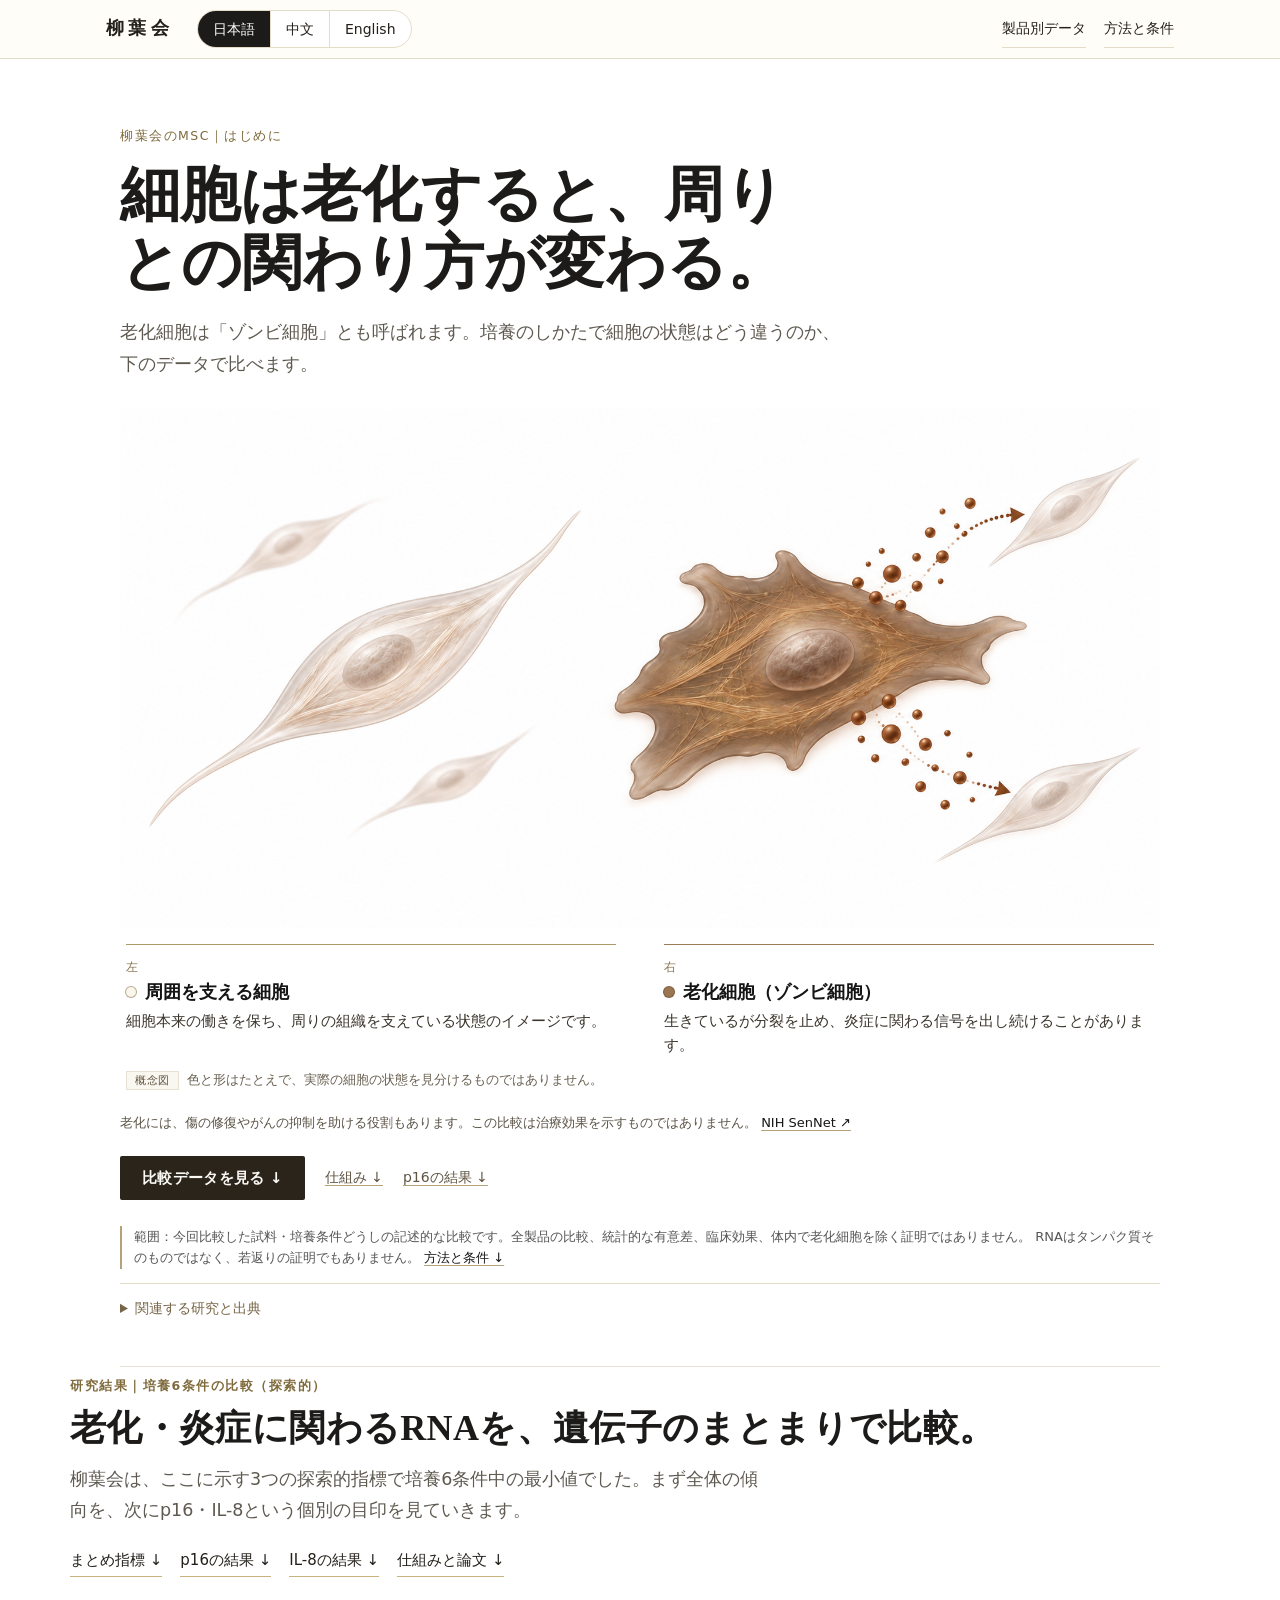
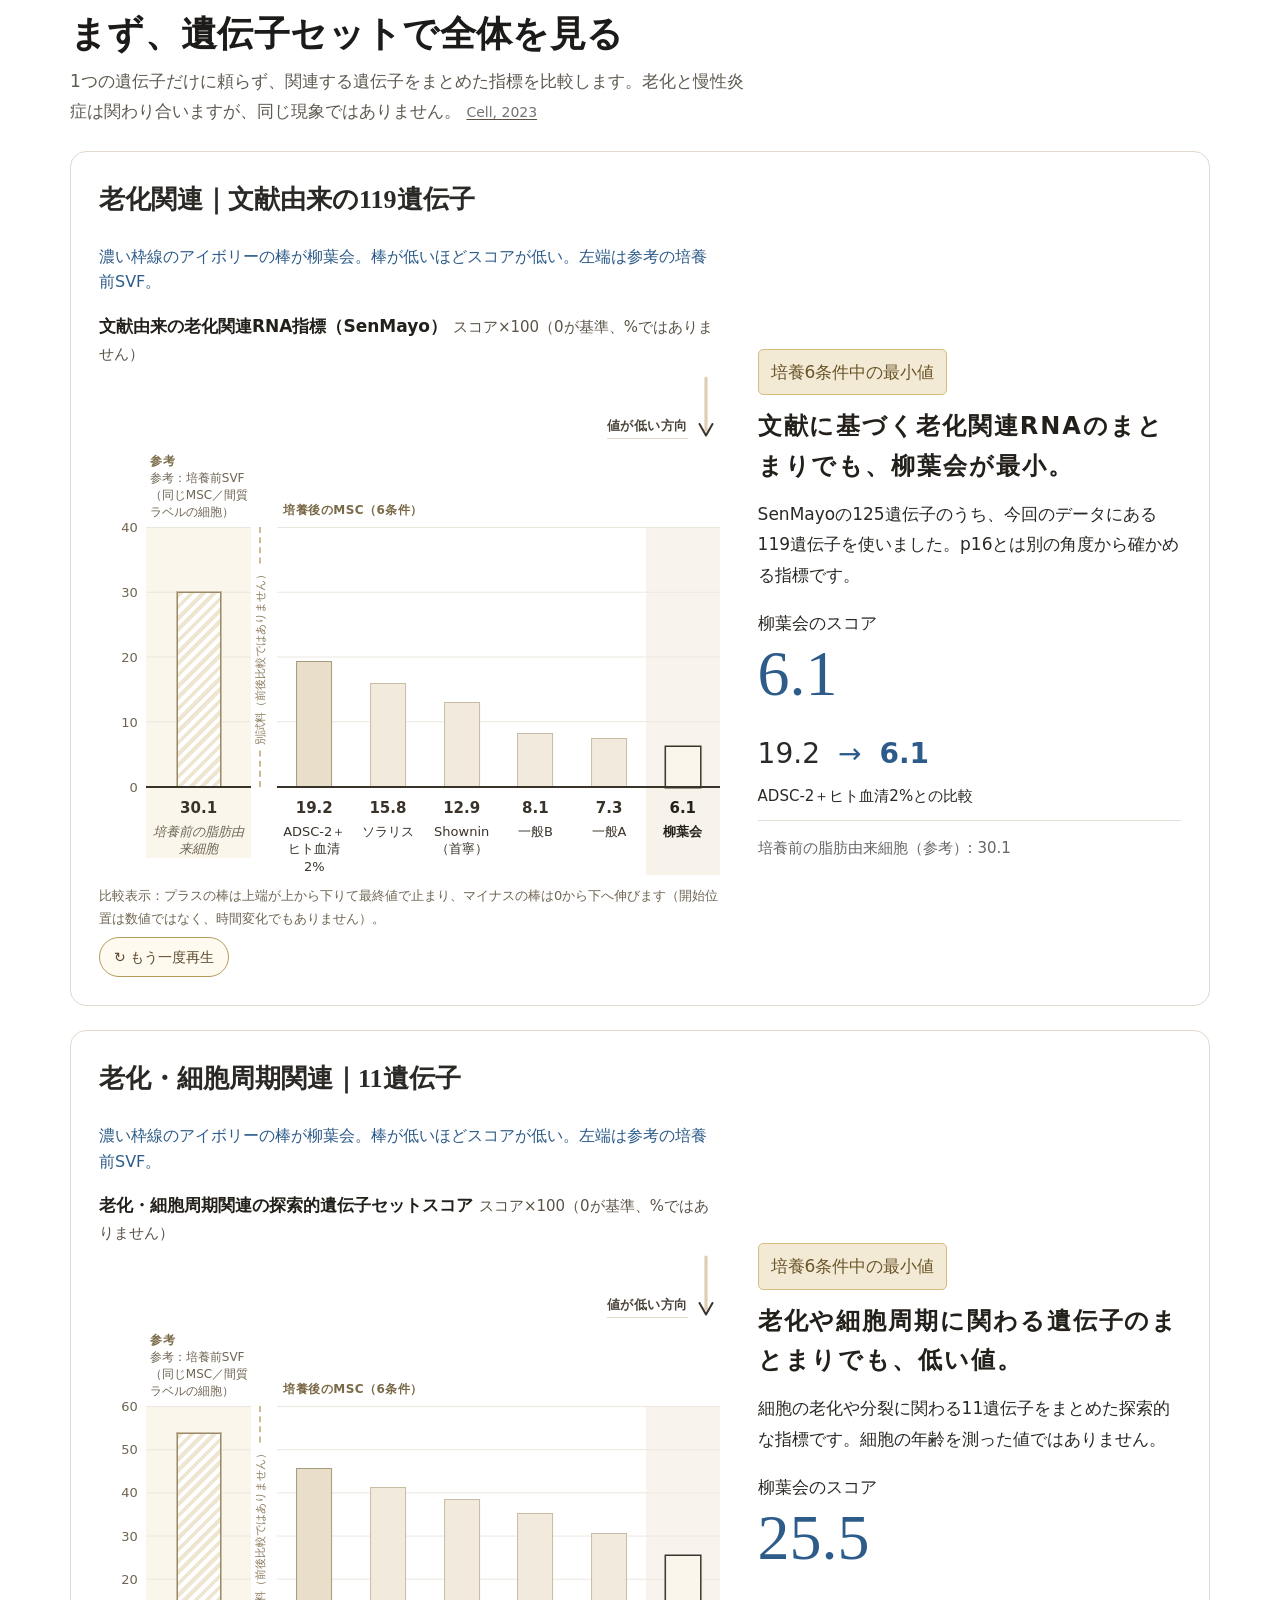
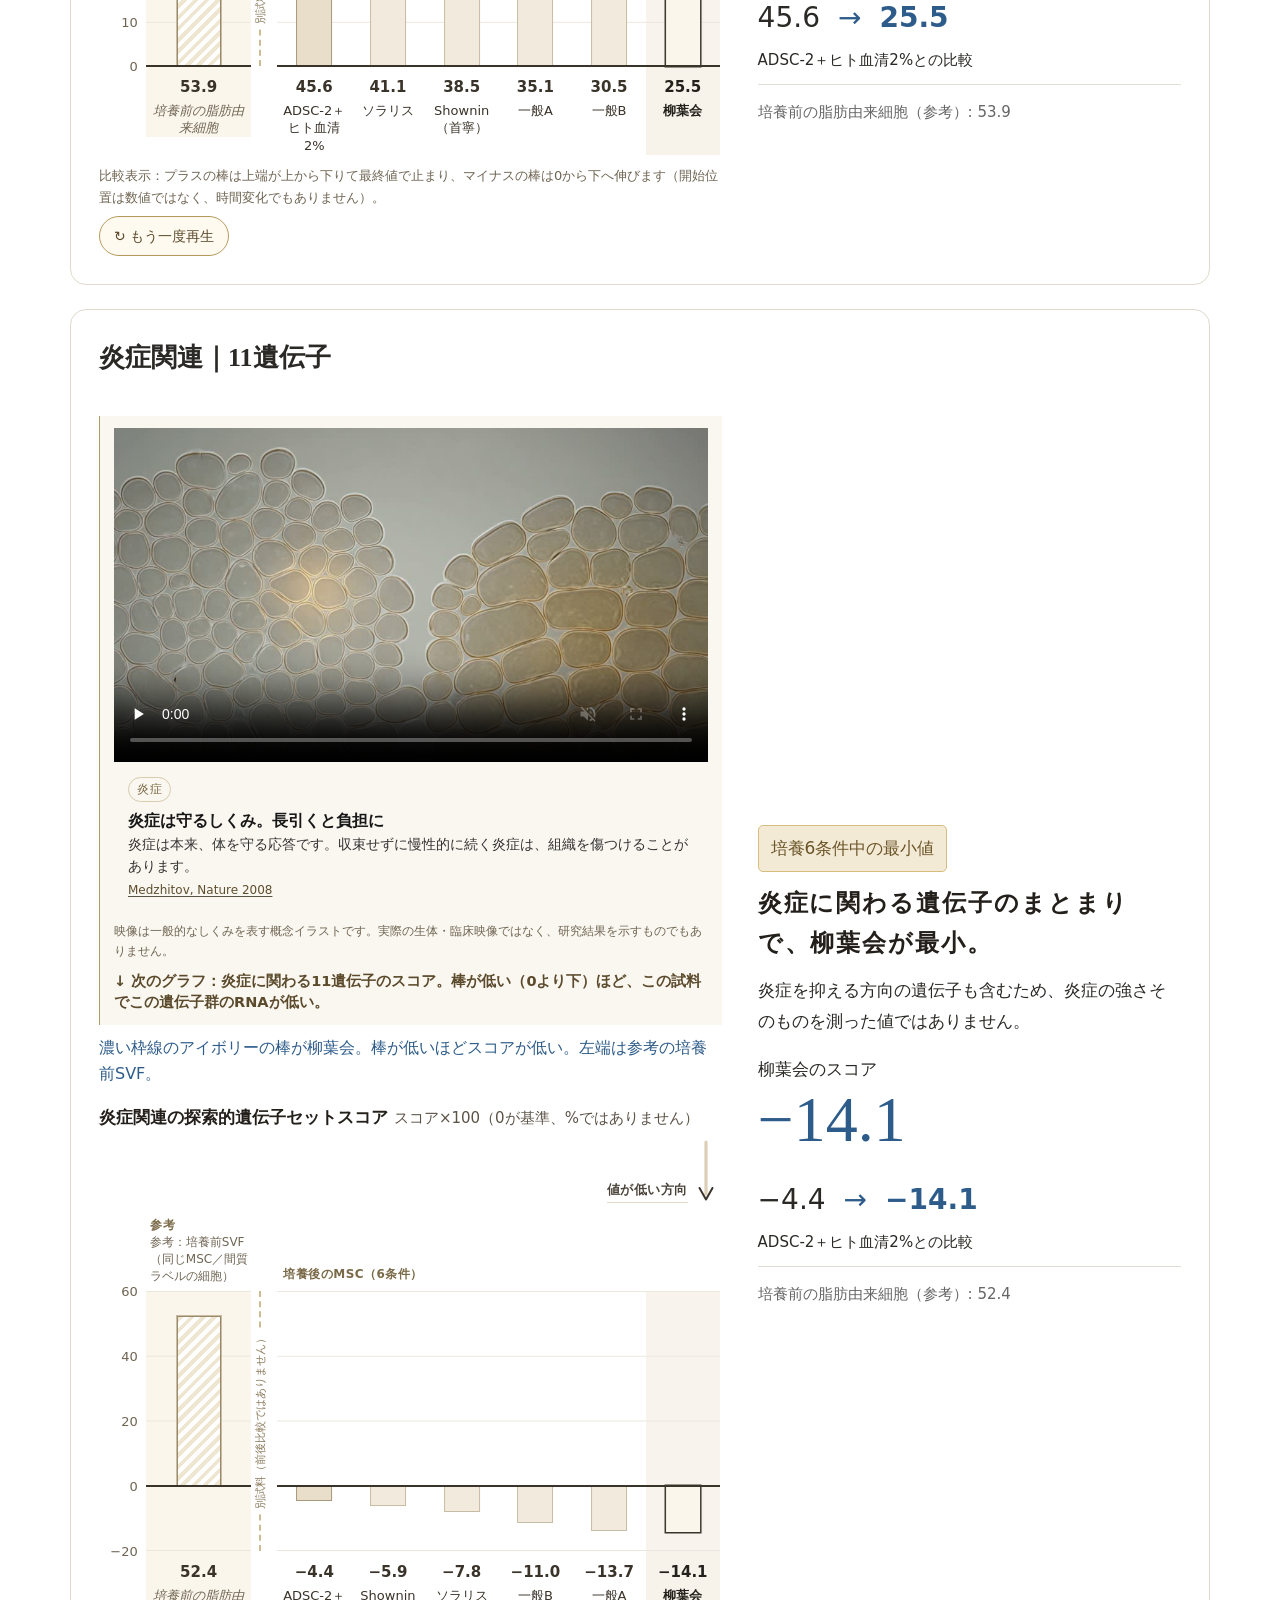
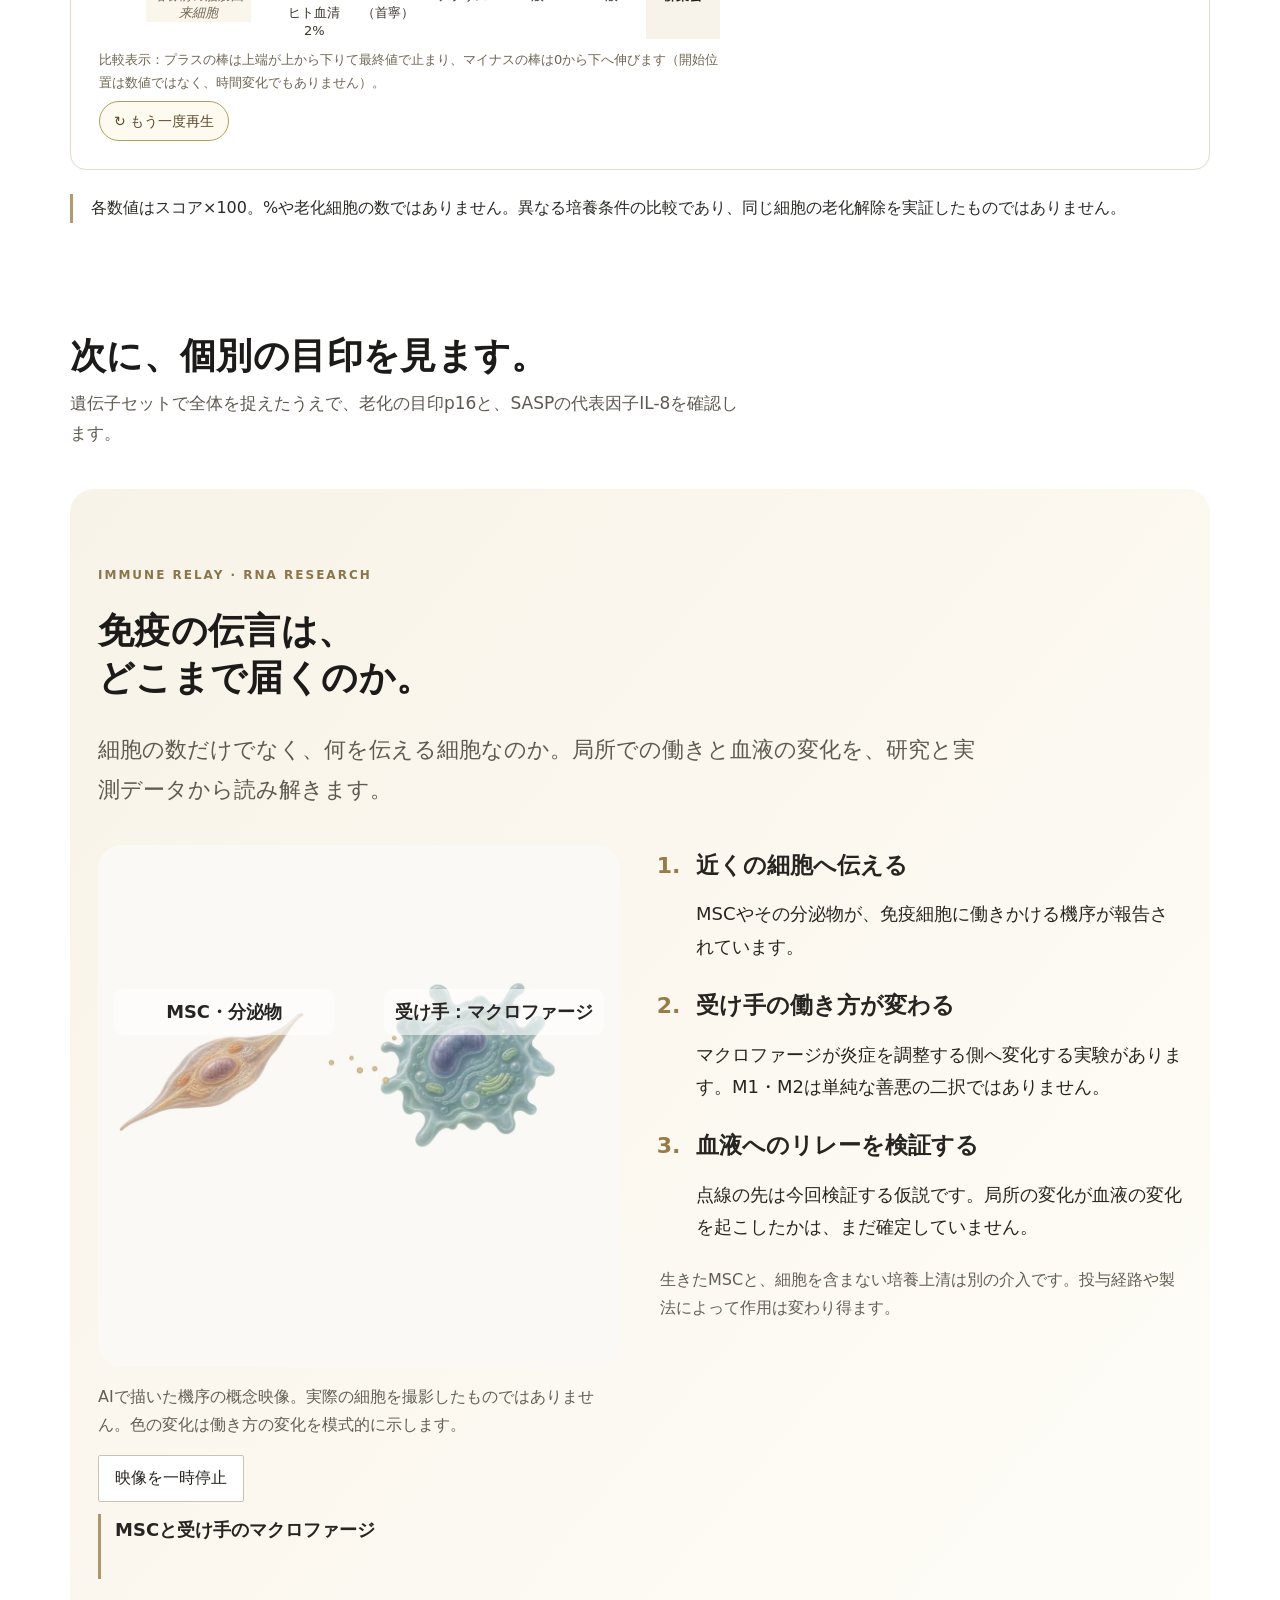
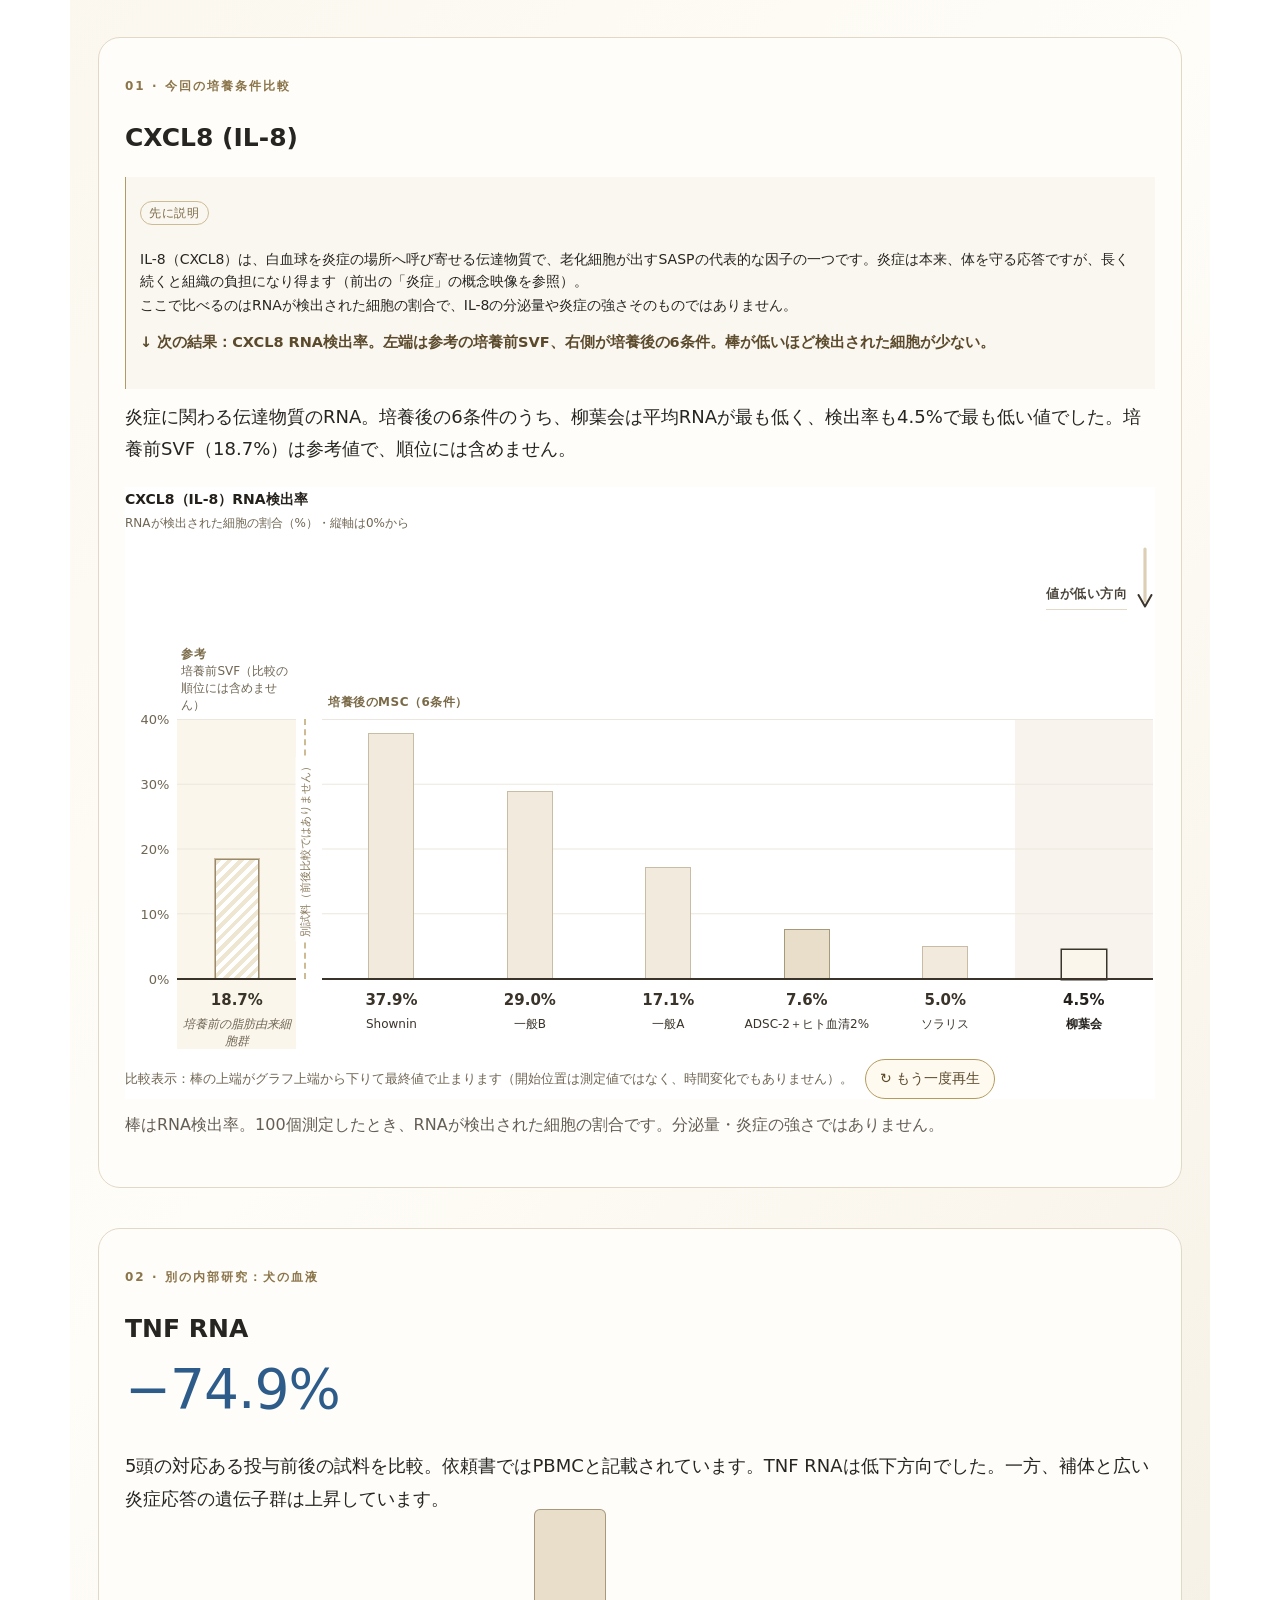
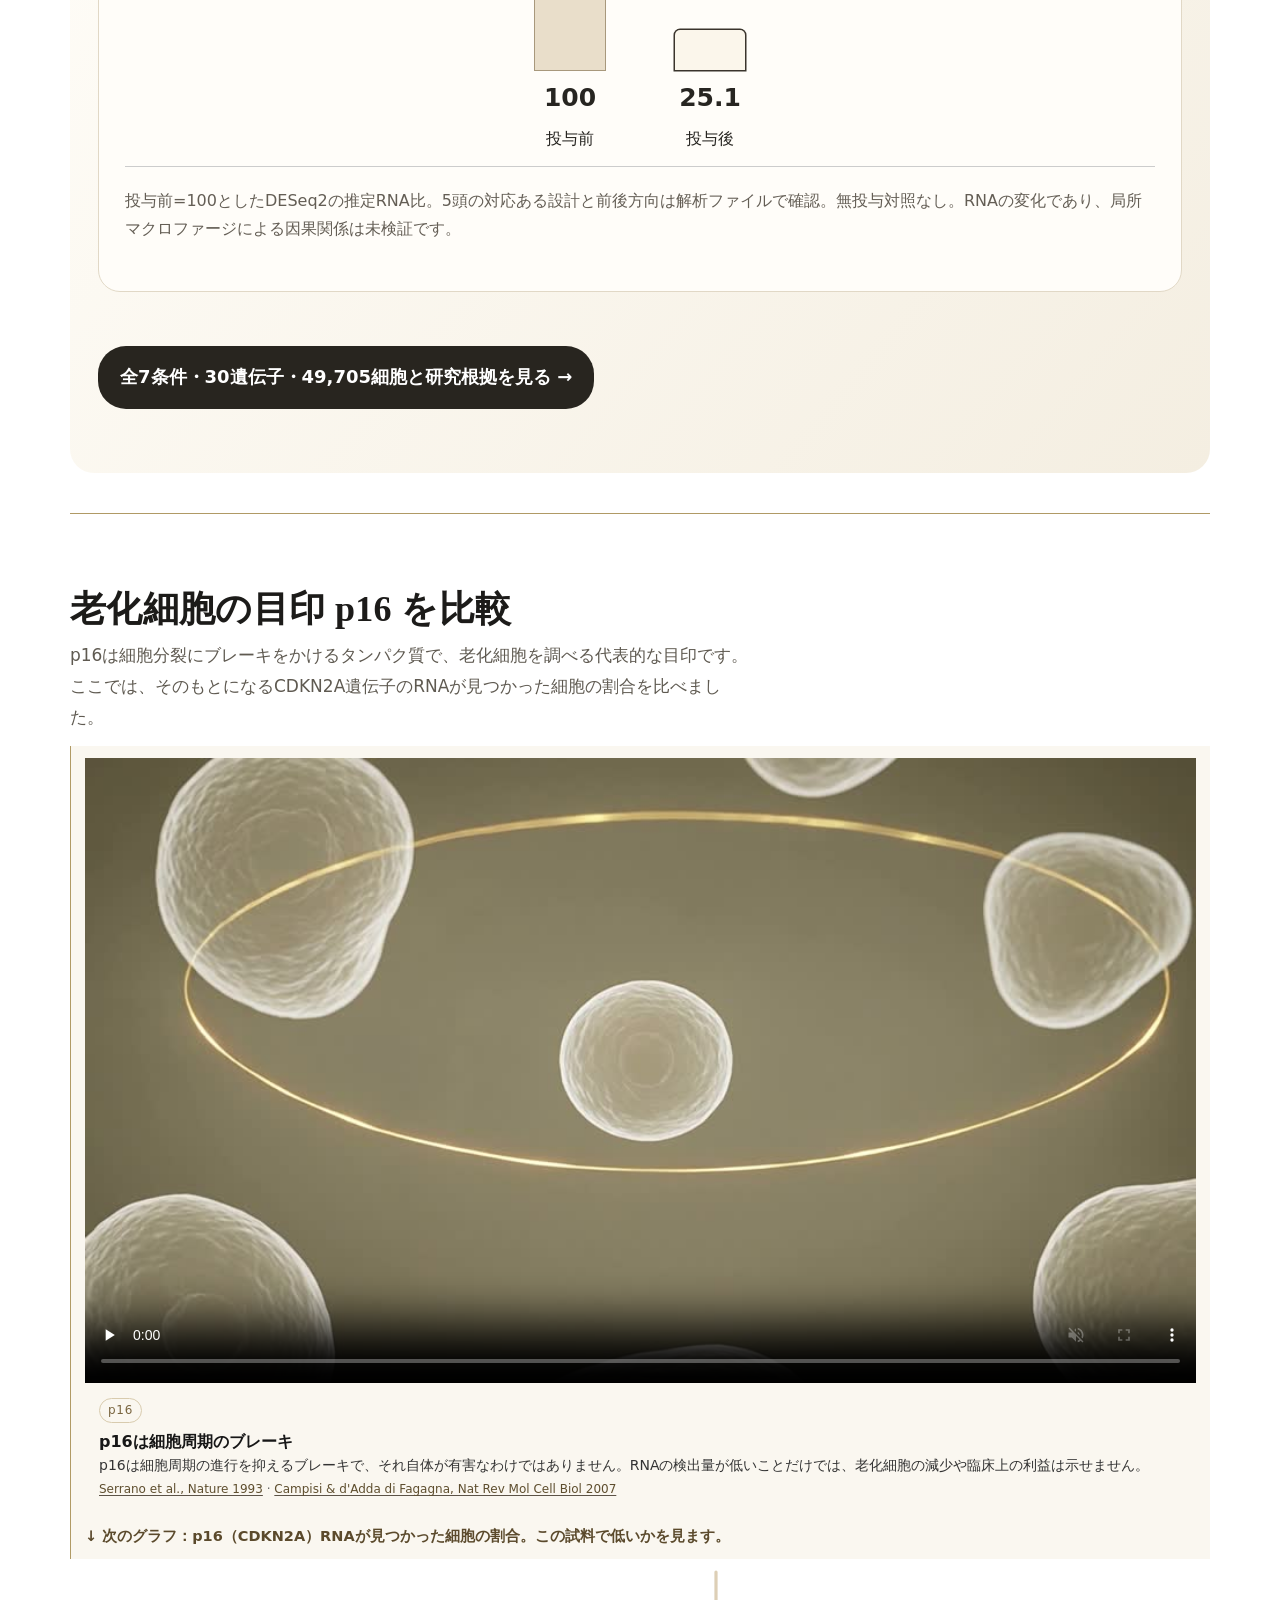
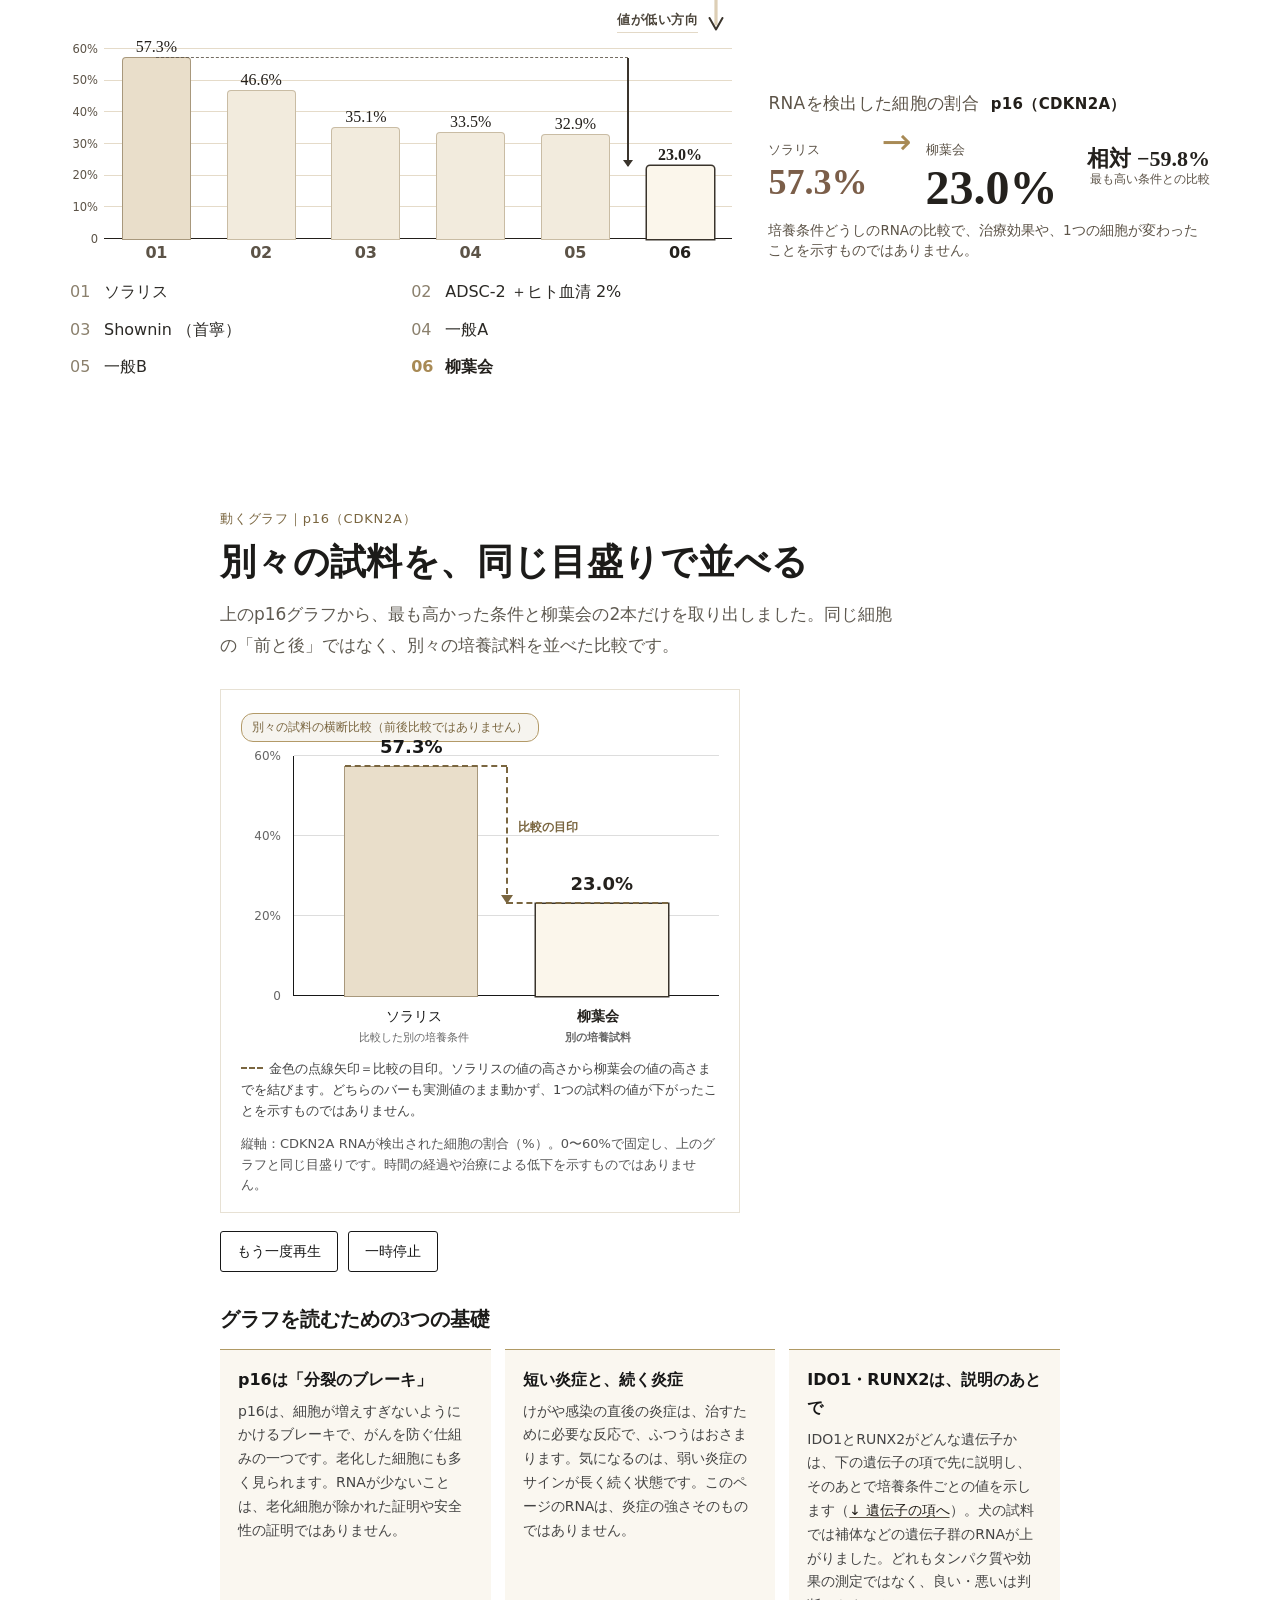
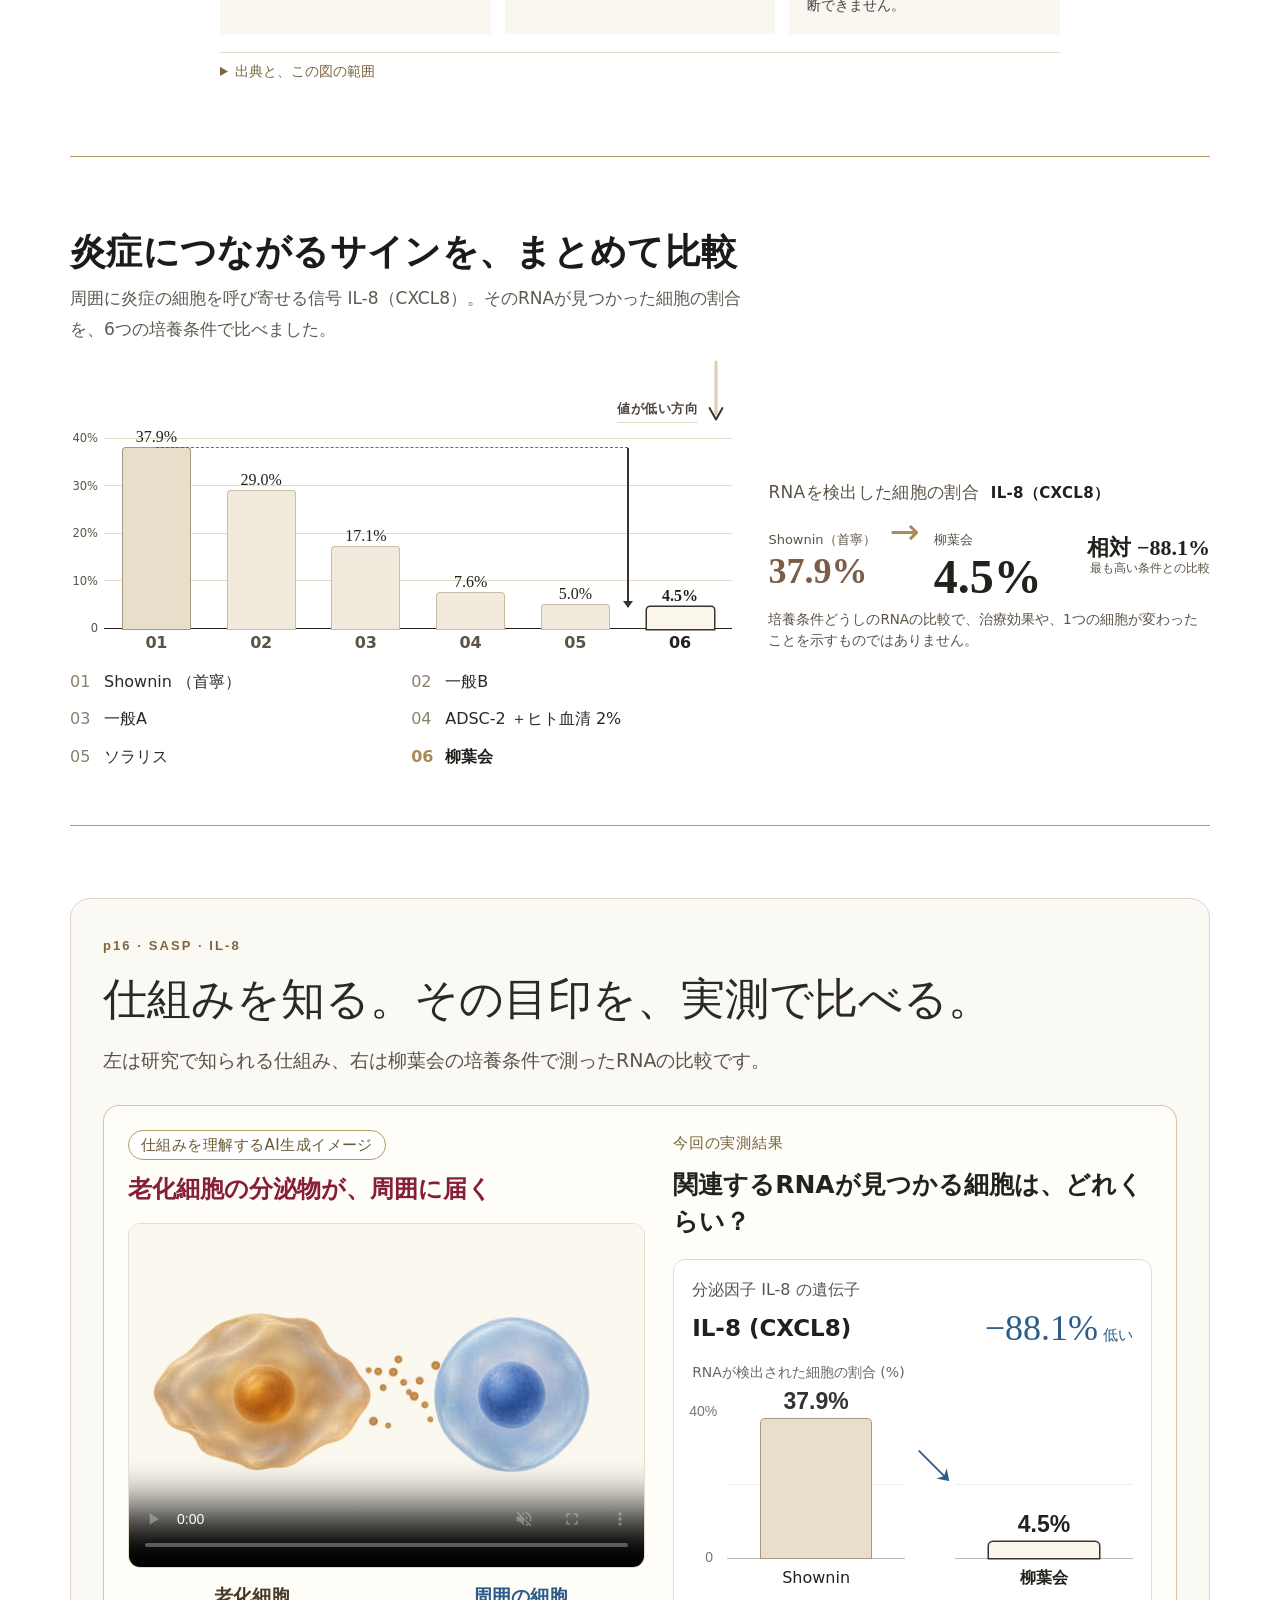
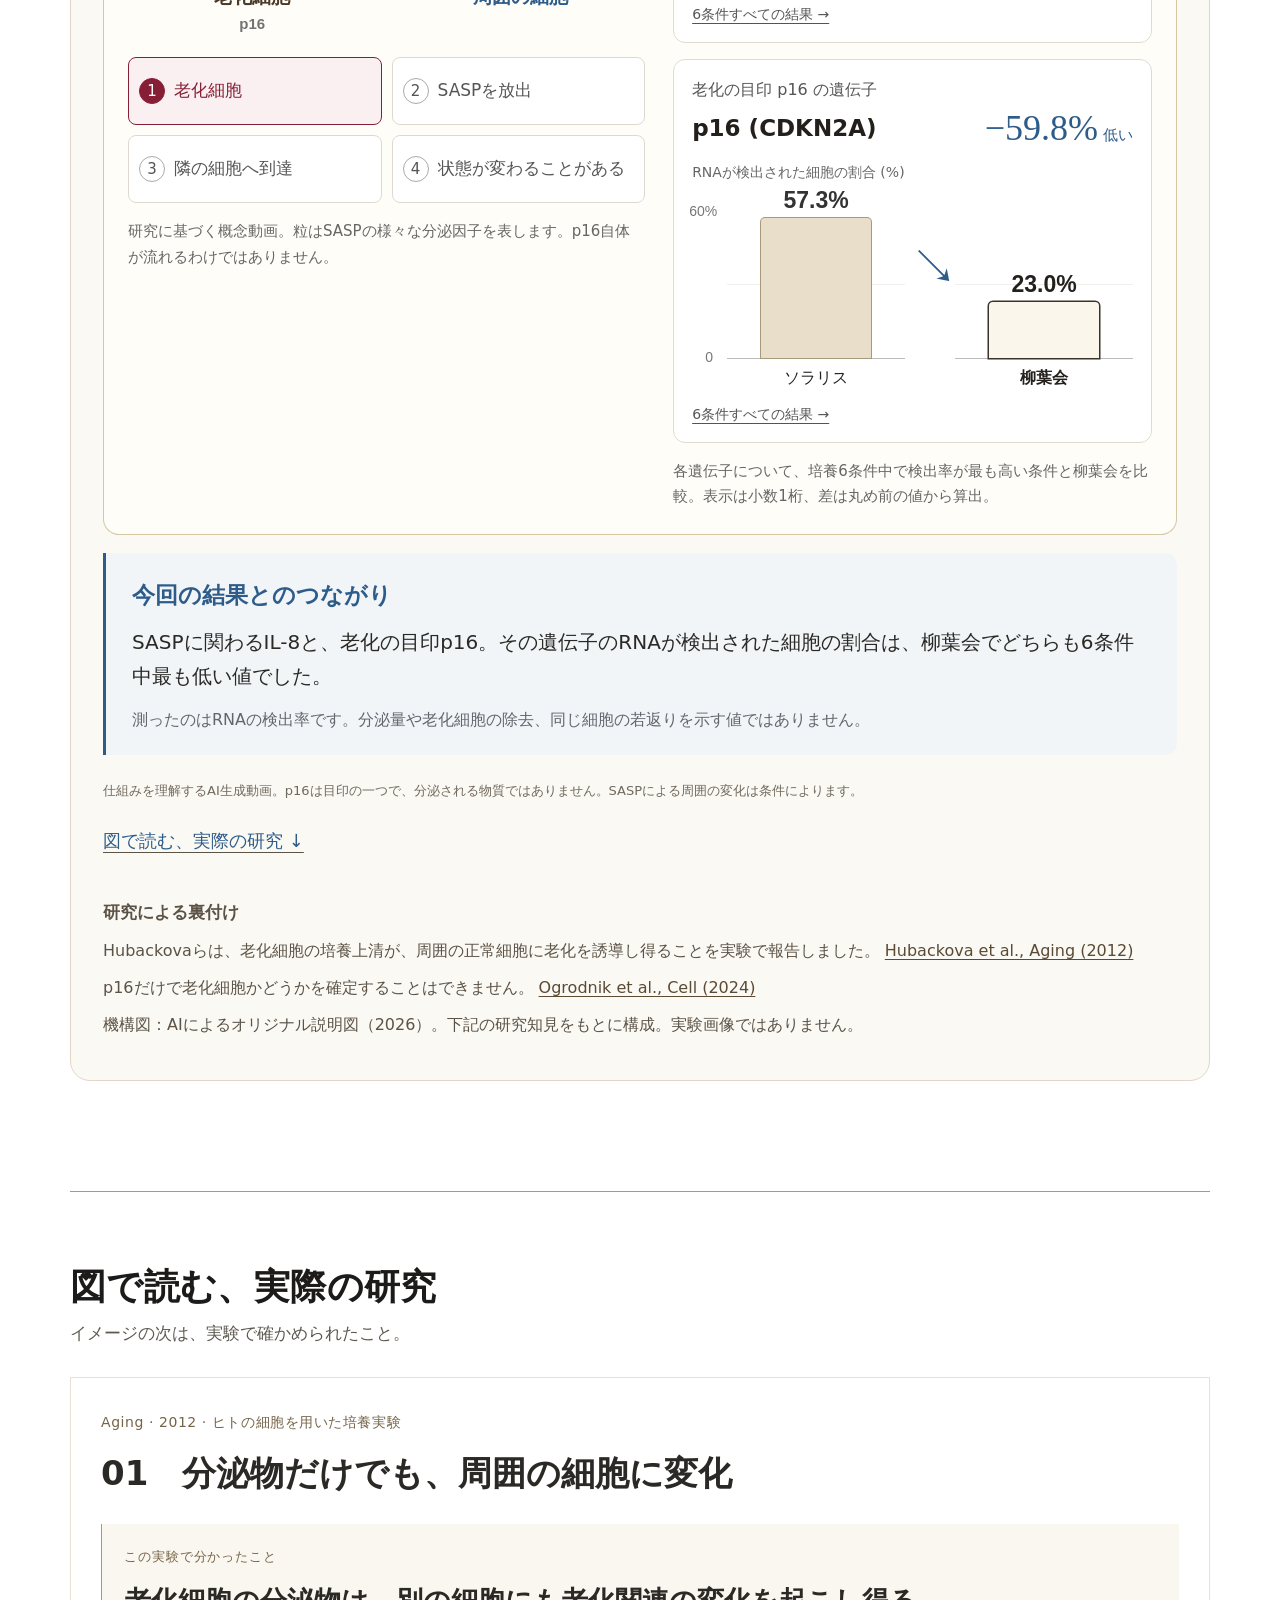
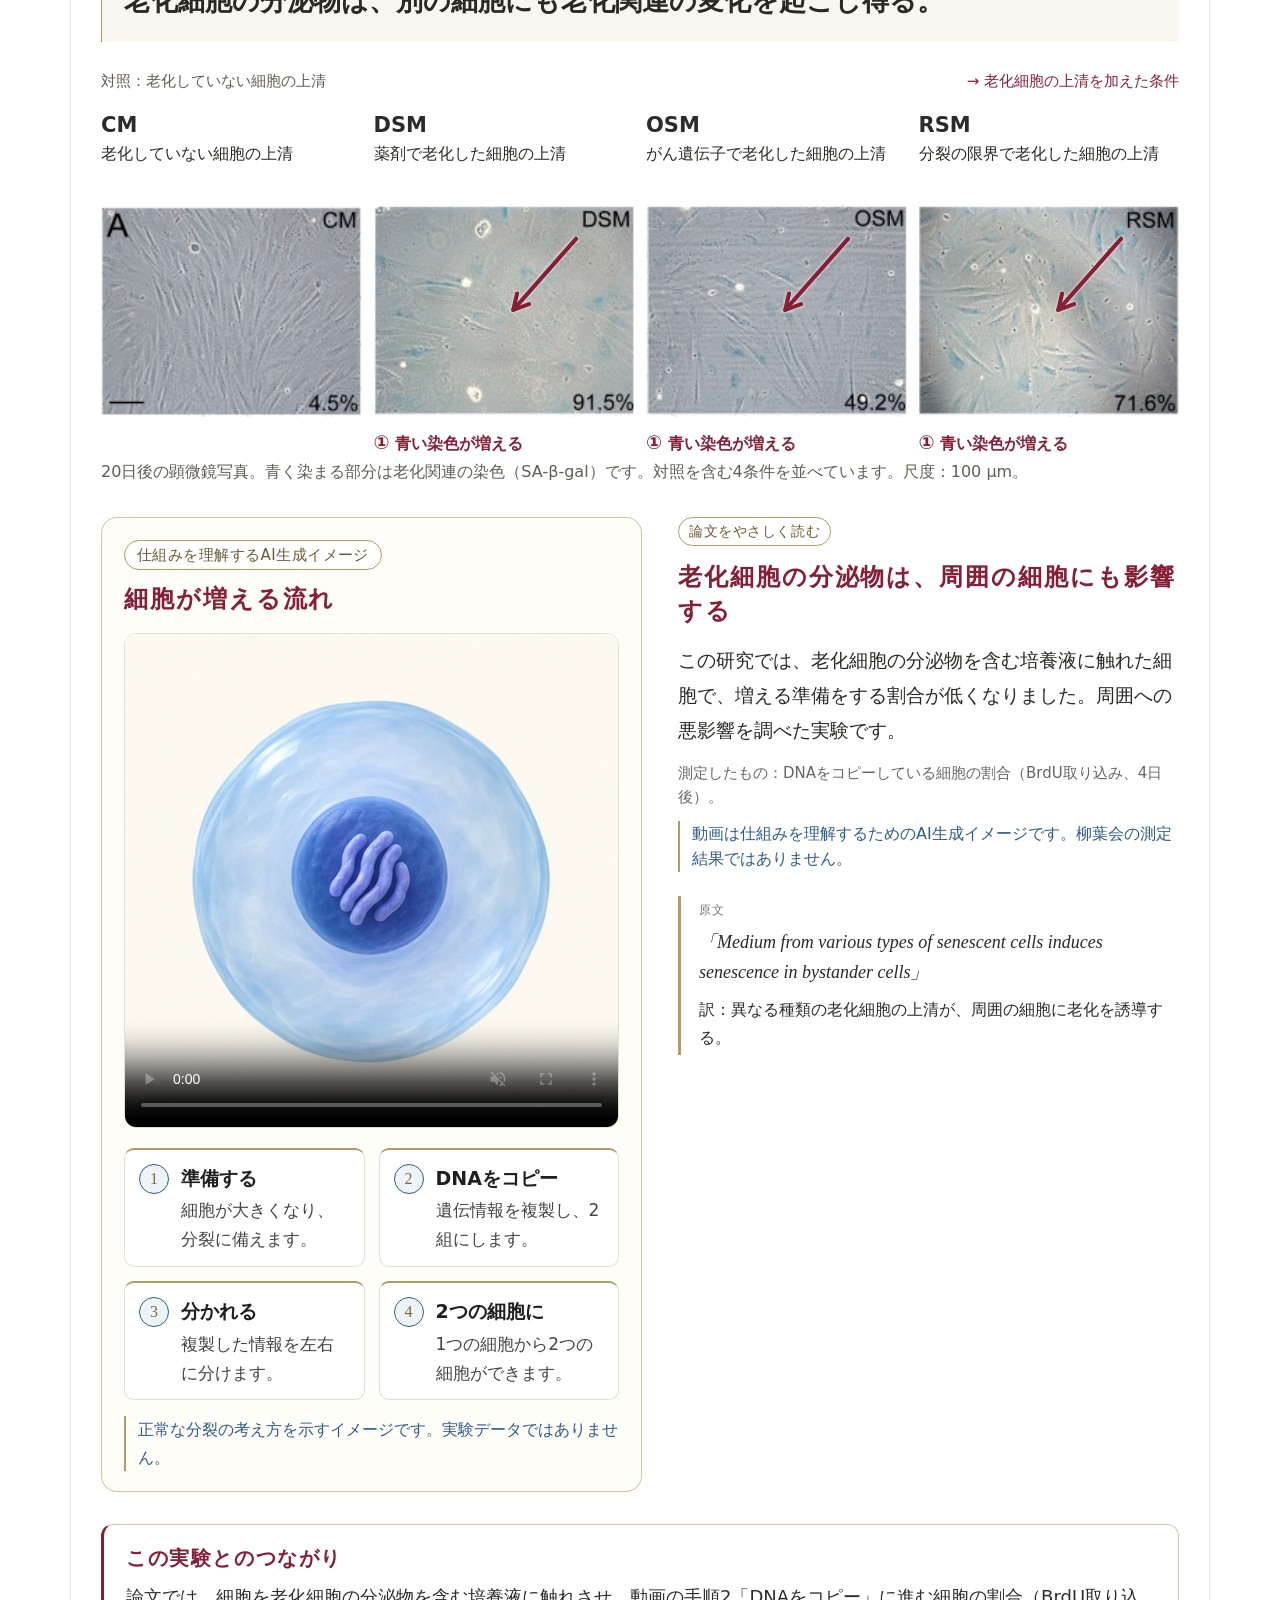
==== index.html @ 7036c6ed "Publish verified current cell report" ====
<!DOCTYPE html>

<html data-lang="ja" data-public="true" lang="ja"><head><meta charset="utf-8"/>
<meta content="width=device-width,initial-scale=1" name="viewport"/>
<title>柳葉会 — 炎症・老化に関わるRNAの比較</title>
<style>/* Final revision (2026-10-31): page = monochrome + white space; BioRender excerpts in original colours; charts and
   100-dot cards are the only brown (#80634D, other cultured conditions / detected) + crimson (柳葉会) elements.
   柳葉会 — HUMAN MODERN color revision (2026-10-31; owner instruction overrides the earlier monochrome rule).
   White paper, ink #171717, grey #666, rules #ddd. One data accent: 柳葉会 = crimson #861F35 (bars, dots, value,
   legend); other cultured conditions = solid grey; pre-culture control = hatched grey; order = measured values only.
   BioRender template excerpts and photos are shown in their ORIGINAL colours (no CSS filter; bytes unchanged).
   Numbered label chips take the real colour of the part of the original figure they point to (number + text always
   present, so colour is never the only cue). Scientific micrograph: never filtered. */
:root{--paper:#fff;--ink:#171717;--grey:#666;--line:#ddd;--tint:#eee;--focus:#861F35;--bar:#80634D;--dot-off:#e2e2e2;
--c-damage:#5F67A8;--c-arrest:#A9322B;--c-senescent:#5B529F;--c-secrete:#2E2A78;--c-strand:#5A5A5A;--c-ch3:#B8312A;
--canvas:#eee;--muted:var(--grey);--rule:var(--line);
--sans:"Noto Sans JP","Hiragino Sans","Hiragino Kaku Gothic ProN","Yu Gothic","PingFang SC",system-ui,sans-serif;
--serif:"Noto Serif JP","Hiragino Mincho ProN","Yu Mincho","Songti SC",serif}
[lang=zh]{--sans:"PingFang SC","Hiragino Sans GB","Noto Sans SC","Hiragino Sans",system-ui,sans-serif;--serif:"Songti SC","STSong","Noto Serif SC","Hiragino Mincho ProN",serif}
[lang=en]{--sans:"Helvetica Neue","Noto Sans","Hiragino Sans",system-ui,sans-serif;--serif:"Iowan Old Style","Georgia","Noto Serif","Hiragino Mincho ProN",serif}
*{box-sizing:border-box}
html{-webkit-text-size-adjust:100%}
body{margin:0;background:var(--canvas);color:var(--ink);font-family:var(--sans);font-size:16px;line-height:1.75;font-feature-settings:"palt" 0}
a{color:var(--ink);text-decoration-thickness:1px;text-underline-offset:2px;text-decoration-color:var(--grey)}
:focus-visible{outline:2px solid var(--ink);outline-offset:2px;border-radius:2px}
.skip{position:absolute;left:-999px;top:0;background:#fff;padding:8px 12px;z-index:20}.skip:focus{left:8px}
/* toolbar */
.toolbar{position:sticky;top:0;z-index:10;background:rgba(255,255,255,.96);border-bottom:1px solid var(--line);backdrop-filter:blur(8px)}
[data-print-doc] .toolbar{display:none}
.tb-in{max-width:1100px;margin:0 auto;padding:10px 16px;display:flex;flex-wrap:wrap;gap:8px 16px;align-items:center}
.tb-brand{font-family:var(--serif);font-size:18px;font-weight:400;color:var(--ink);letter-spacing:.22em;margin-right:8px}
.seg{display:inline-flex;border:1px solid var(--ink);border-radius:0;background:#fff;padding:0}
.seg button{font:inherit;font-size:14px;line-height:1.2;border:0;background:transparent;color:var(--ink);padding:8px 15px;border-radius:0;cursor:pointer;min-height:36px}
.seg button+button{border-left:1px solid var(--ink)}
.seg button[aria-pressed=true],.seg button[aria-selected=true]{background:var(--ink);color:#fff}
.seg button:hover:not([aria-pressed=true]):not([aria-selected=true]){background:var(--tint)}
.tb-links{display:inline-flex;gap:18px;margin-left:auto;font-size:14px}
.tb-links a{color:var(--ink);text-decoration:none;border-bottom:1px solid var(--line);padding:6px 0}
.tb-links a:hover{border-bottom-color:var(--ink)}
/* pages */
main{padding:40px 16px 80px}
main:focus{outline:none}
.edition{display:none}.edition.active{display:block}
.sheet{width:794px;height:1123px;margin:0 auto 40px;background:var(--paper);box-shadow:0 0 0 1px var(--line);position:relative;display:flex;flex-direction:column;padding:0 64px;overflow:hidden}
.sh,.sf{display:flex;justify-content:space-between;align-items:center;font-size:12.5px;color:var(--grey);letter-spacing:.06em;flex:none}
.sh{height:56px;border-bottom:1px solid var(--line)}
.sh .brand{font-family:var(--serif);color:var(--ink);font-size:15px;font-weight:400;letter-spacing:.3em}
.sf{height:46px;border-top:1px solid var(--line);margin-top:auto}
.sf .pn{font-variant-numeric:tabular-nums;letter-spacing:.1em}
.sb{flex:1;padding:30px 0 8px;min-height:0}
.kicker{margin:0 0 8px;font-size:12.5px;font-weight:500;letter-spacing:.2em;color:var(--grey);text-transform:uppercase}
.display,.title,.h3,.sub,.cx-h,.endpoint-h,.takeaway p{font-family:var(--serif)}
.display{font-weight:400;font-size:50px;line-height:1.24;margin:0 0 10px;letter-spacing:.04em;color:var(--ink)}
.display.sm{font-size:34px;line-height:1.35;letter-spacing:.02em}
.title{font-weight:400;font-size:30px;line-height:1.4;margin:0 0 12px;letter-spacing:.03em;color:var(--ink)}
.daily{margin:0 0 2px;color:var(--grey);font-size:15px}
.h3{font-weight:400;font-size:20px;line-height:1.45;margin:22px 0 8px;color:var(--ink)}
.sub{font-size:19px;font-weight:400;margin:0 0 18px;color:var(--ink);letter-spacing:.03em}
.lead{font-size:16.5px;margin:0 0 18px;color:var(--ink)}
.intro{margin:0 0 14px}
p{margin:0 0 10px}
h4{margin:0 0 4px;font-size:13.5px;letter-spacing:.08em;color:var(--ink);font-weight:600}
.credit{font-size:12.5px;color:var(--grey);margin:8px 0 0}
.ph{display:block;width:100%;height:100%;object-fit:cover}
/* editorial photos: grayscale display only (bytes unchanged). The report-1163 micrograph (.ph-micro) is excluded. */
.ph-hero,.ph-lab,.ph-lab2,.ph-bio,.ph-br{filter:none}
/* ---- guide cover: wide real photograph + white type on a separate neutral gradient layer ---- */
.cover .sb{padding-top:0}
.hero{position:relative;margin:0 -64px 24px}
.hero-fig{margin:0}
.hero-media{position:relative;height:340px;overflow:hidden;background:var(--ink)}
.ph-hero{display:block;width:100%;height:100%;object-fit:cover;object-position:62% 50%}
.hero-shade{position:absolute;inset:0;pointer-events:none;background:linear-gradient(90deg,rgba(23,23,23,.86) 0%,rgba(23,23,23,.72) 40%,rgba(23,23,23,.30) 72%,rgba(23,23,23,.04) 100%)}
.hero-text{position:absolute;left:64px;right:180px;top:0;height:340px;display:flex;flex-direction:column;justify-content:flex-end;padding-bottom:40px;color:#fff}
.hero-text .kicker{color:rgba(255,255,255,.82);margin-bottom:14px}
.hero-text .display{color:#fff;margin-bottom:12px}
.hero-text .sub{color:rgba(255,255,255,.94);margin:0;font-size:18px}
.herocap{margin:0;padding:8px 64px 0;font-size:12.5px;line-height:1.55;color:var(--grey)}
.herocap a{color:var(--grey)}
.points{list-style:none;padding:0;margin:0 0 18px;display:grid;grid-template-columns:repeat(3,1fr);gap:0 24px;border-top:1px solid var(--ink)}
.points li{display:flex;flex-direction:column;gap:6px;padding:12px 0 0}
.points .num{font-family:var(--serif);color:var(--ink);font-size:15px;letter-spacing:.12em;font-variant-numeric:tabular-nums}
.points b{display:block;font-weight:500;font-size:16.5px;line-height:1.5;color:var(--ink)}
.points small{display:block;font-size:13.5px;line-height:1.6;color:var(--grey);margin-top:3px}
/* micrograph card: whole unedited image at natural ratio (<=482 CSS px), no crop/filter/overlay */
.micro-card{margin:0 0 18px;display:grid;grid-template-columns:232px 1fr;gap:22px;align-items:start;padding:16px 0;border-top:1px solid var(--line);border-bottom:1px solid var(--line)}
.micro-frame{margin:0;padding:0;background:none;border:0;line-height:0}
.ph-micro{display:block;width:232px;max-width:100%;height:auto;aspect-ratio:482/361;object-fit:contain;filter:none;opacity:1;border:0}
.micro-card figcaption{font-size:13px;line-height:1.65;color:var(--ink)}
.micro-label{display:block;font-size:12.5px;font-weight:600;letter-spacing:.08em;color:var(--ink);margin-bottom:6px}
.micro-cap{display:block;color:var(--grey)}
.notice{border-left:2px solid var(--ink);padding:2px 0 2px 14px;font-size:14px;line-height:1.7;color:var(--grey);margin:0}
/* guide 2 (DNA / methylation / RNA) */
.bio{margin:4px 0 12px}
.bio .ph-bio{height:auto;aspect-ratio:3000/700;object-fit:cover;object-position:50% 51%;border:1px solid var(--line);border-radius:0;background:#fff}
.bio figcaption{font-size:13px;color:var(--grey);line-height:1.6;margin-top:6px}
.bio.small{max-width:520px}
.trio{display:grid;grid-template-columns:repeat(3,1fr);gap:22px;margin:6px 0 10px}
.trio div{border-top:1px solid var(--ink);padding-top:8px}
.mini-svg{display:block;width:100%;max-width:208px;height:auto;margin:0 0 4px}
.mini-svg text{font-family:"Menlo","SFMono-Regular","Courier New",monospace;font-size:15px;fill:var(--ink)}
.trio h4{font-family:var(--serif);font-size:16.5px;color:var(--ink);letter-spacing:.02em;font-weight:400}
.trio p{font-size:14.5px;line-height:1.65}
.note{font-size:14.5px;color:var(--grey)}
.cols2{display:grid;grid-template-columns:1fr 1fr;gap:26px}
.cols2 p{font-size:15px}
.dna .h3{margin-top:14px}
/* layout fix (guide DNA page): number beside the heading instead of on its own line; tighter vertical gaps (fonts unchanged) */
.dna .sb{padding-top:24px}
.dna .lead{margin-bottom:12px}
.trio div{display:grid;grid-template-columns:auto 1fr;column-gap:8px;align-items:baseline}
.trio div>p{grid-column:1/-1}
.dna .trio-n{display:inline;margin:0}
.dna .takeaway{margin-top:10px;padding-top:12px}
.takeaway{display:flex;gap:18px;align-items:flex-start;margin-top:12px;padding:16px 0 0;border-top:2px solid var(--ink);color:var(--ink)}
.takeaway span{flex:none;font-size:12.5px;letter-spacing:.16em;color:#fff;background:var(--ink);padding:2px 10px;margin-top:4px;font-weight:600}
.takeaway p{margin:0;font-size:18px;line-height:1.6;font-weight:400}
/* guide 3 */
.band{margin:0 -64px 22px;height:150px;overflow:hidden;background:var(--ink)}
.band.short{height:150px}
.ph-lab{object-position:50% 55%}.ph-lab2{object-position:50% 52%}
.check{list-style:none;padding:0;margin:8px 0 16px;display:grid;grid-template-columns:1fr 1fr;gap:2px 28px;border-top:1px solid var(--ink)}
.check li{display:flex;gap:12px;padding:9px 0;border-bottom:1px solid var(--line)}
.check .box{flex:none;width:15px;height:15px;border:1.5px solid var(--ink);border-radius:0;margin-top:6px}
.check b{font-weight:500;font-size:16px;color:var(--ink)}
.check p{margin:2px 0 0;font-size:14px;line-height:1.6;color:var(--ink)}
.about{background:var(--tint);padding:12px 16px;border-top:1px solid var(--line)}
.about p{font-size:13.5px;line-height:1.6;margin:0 0 4px}
.refs{font-size:13px;color:var(--grey);overflow-wrap:anywhere}
.refs a{margin-right:8px;color:var(--grey)}
/* research cover */
.selection{border:1px solid var(--ink);border-left-width:3px;padding:12px 16px;margin:0 0 14px}
.selection h4{color:var(--ink)}
.selection p{margin:0;font-size:15px;line-height:1.7}
.facts{margin:0 0 12px;padding-left:1.2em;font-size:14.5px;line-height:1.65}
.facts li{margin-bottom:3px}
.facts li::marker{color:var(--grey)}
.toc{border-top:1px solid var(--ink);padding-top:8px}
.toc ol{list-style:none;padding:0;margin:0 0 10px;columns:2;column-gap:28px;font-size:14.5px}
.toc li{break-inside:avoid;padding:2px 0}.toc li span{display:inline-block;width:auto;min-width:3.2em;margin-right:6px;white-space:nowrap;color:var(--grey);font-variant-numeric:tabular-nums}
/* legend mirrors the bar encodings: solid ink / light grey + outline / hatched */
.legend{list-style:none;padding:0;margin:4px 0;display:flex;flex-wrap:wrap;gap:6px 20px;font-size:13.5px}
.legend li::before{content:"";display:inline-block;width:14px;height:12px;margin-right:6px;vertical-align:-1px;background:var(--line);box-shadow:inset 0 0 0 1px var(--grey)}
.legend .focus::before{background:var(--focus);box-shadow:none}
.legend .other::before{background:var(--bar);box-shadow:none}
.legend .control::before{background:repeating-linear-gradient(135deg,var(--grey) 0 2px,#fff 2px 4px);box-shadow:inset 0 0 0 1px var(--grey)}
.legend .focus{font-weight:700}
/* big number: ink, light weight serif digits — no badges, no medals */
.big{display:flex;align-items:flex-end;gap:20px;margin:12px 0 8px}
.bignum{font-family:var(--serif);font-size:58px;font-weight:400;line-height:1;color:var(--focus);font-variant-numeric:tabular-nums lining-nums;white-space:nowrap;letter-spacing:-.01em}
.bignum small{font-size:26px;margin-left:2px}
.biglab{font-size:14.5px;color:var(--grey);padding-bottom:6px}
.tag{display:inline-block;font-style:normal;font-size:13px;color:var(--ink);border:1px solid var(--ink);border-radius:0;padding:1px 8px;margin-left:8px;vertical-align:2px;line-height:1.5;font-family:var(--sans);font-weight:500}
.biglab .tag{margin:4px 0 0;display:table}
.inline-big{font-family:var(--serif);color:var(--focus);font-size:24px;font-weight:400;margin-left:8px;font-variant-numeric:tabular-nums}
/* charts */
.chart{margin:6px 0 12px}
.unit{display:flex;justify-content:space-between;gap:12px;font-size:13px;color:var(--grey);border-bottom:1px solid var(--line);padding-bottom:3px;margin-bottom:6px}
.rows{position:relative}
.row{display:grid;grid-template-columns:150px 1fr 70px;align-items:center;gap:10px;min-height:26px}
.lab{font-size:13.5px;text-align:right;white-space:normal;line-height:1.15;color:var(--grey)}
.track{position:relative;height:16px}
.bar{position:absolute;top:0;bottom:0;background:var(--bar);box-shadow:none;border-radius:0}
.v{font-size:15px;font-variant-numeric:tabular-nums;text-align:right;color:var(--grey)}
.row.focus .bar{background:var(--focus);box-shadow:none}
.row.focus .dot{background:var(--focus);border-color:var(--focus)}
.row.focus .lab,.row.focus .v{color:var(--focus);font-weight:700}
.row.control .lab,.row.control .v{color:var(--grey);font-style:italic}
.row.control .bar{background:repeating-linear-gradient(135deg,var(--grey) 0 2px,#fff 2px 5px);box-shadow:inset 0 0 0 1px var(--grey)}
.sortnote{display:block;font-size:13px;color:var(--grey);margin-top:2px}
.legend-note{font-size:13px;color:var(--grey);margin:2px 0 6px}
.sep{height:0;border-top:1px dashed var(--grey);margin:4px 0 3px 160px}
.zero{position:absolute;top:-6px;bottom:-6px;width:1px;background:var(--ink);opacity:.5}
.dotrows{position:relative}
.dot{position:absolute;top:2px;width:12px;height:12px;border-radius:50%;background:var(--bar);border:1.5px solid var(--grey);transform:translateX(-50%)}
.row.refs .track{height:22px}
.ref{position:absolute;bottom:0;transform:translateX(-50%);font-size:13px;color:var(--grey);white-space:nowrap}
.ref.rs{transform:translateX(-80%)}
.refline{position:absolute;top:-6px;bottom:-6px;width:0;border-left:1px dashed var(--grey)}
.refline.rs{border-left-style:dotted}
.chartnote{font-size:13.5px;color:var(--grey);line-height:1.6}
/* three-part explainer: tone, not colour */
.three{display:grid;grid-template-columns:1fr 1fr 1fr;gap:18px;margin:8px 0 10px}
.three>div{border-top:1px solid var(--line);padding-top:8px}
.three p{font-size:14.5px;line-height:1.65;margin:0}
.three .limit{border-top:2px solid var(--ink)}
.three .limit h4{color:var(--ink)}
.prec,.disclosure{background:var(--tint);border-top:1px solid var(--line);padding:12px 16px;margin-top:8px}
.prec p,.disclosure p{font-size:14px;line-height:1.65;margin:0 0 4px}
.disclosure b{font-weight:600;color:var(--ink)}
.metric{margin-bottom:8px}
.dense .sb{padding-top:22px}
.dense .title{margin-bottom:6px}
.dense .row{min-height:22px}
.dense .track{height:14px}
.dense .three{margin:4px 0 6px}
.dense .chart{margin:4px 0 8px}
.dense .h3{margin:8px 0 4px}
.dense .metric{margin-bottom:2px}
.dense .lead{margin-bottom:8px}
details{font-size:13.5px;color:var(--grey);border-top:1px solid var(--line);padding-top:6px}
summary{cursor:pointer;color:var(--ink);font-size:14px}
details p{margin:4px 0;line-height:1.6}
.pd{margin:4px 0 8px}
.pdrow{display:flex;gap:18px;align-items:flex-end}
.pdstep{display:flex;flex-direction:column;align-items:flex-start;font-size:13.5px;line-height:1.4;padding-right:18px;border-right:1px solid var(--line)}
.pdstep:last-child{border-right:0}
.pdstep b{font-weight:600;color:var(--ink)}
.cells{display:flex;gap:4px;margin-bottom:4px}
.cells i{width:14px;height:14px;border-radius:50%;border:1.5px solid var(--ink);display:block}
/* research page 8 */
.media{display:grid;grid-template-columns:1fr 1fr;gap:8px 22px}
.medium{border-top:1px solid var(--line);padding-top:6px}
.medium h4{font-size:14px;color:var(--ink);letter-spacing:.02em}
.medium p{font-size:13.5px;line-height:1.6;margin:0 0 2px}
.method{margin:0;padding-left:1.2em;font-size:13.5px;line-height:1.55}
.method li{margin-bottom:3px}
.cta{margin-top:10px;display:flex;flex-wrap:wrap;gap:4px 16px;align-items:center;font-size:14px}
.detail-link{display:inline-block;background:#fff;color:var(--ink);text-decoration:none;padding:8px 18px;border:1px solid var(--ink);border-radius:0}
.detail-link:hover{background:var(--ink);color:#fff}
.edition[lang=en] .band{height:128px}
.edition[lang=en] .media{gap:4px 22px}
.edition[lang=en] .dense .h3{margin:6px 0 3px}
/* final layout fit (manufacturer display names are longer): wider label column, sort note inline, tighter dense pages */
.row{grid-template-columns:190px 1fr 64px}
.sep{margin-left:200px}
.unit .sortnote{display:inline;margin-left:10px}
.unit .sortnote::before{content:"· "}
.dense .three p{font-size:13.5px;line-height:1.5}
.dense .three h4{margin-bottom:2px}
.dense .three>div{padding-top:5px}
.dense .medium p{font-size:13px;line-height:1.5}
.dense .medium h4{font-size:13.5px;line-height:1.45}
.dense .method{font-size:13px;line-height:1.45}
.dense .method li{margin-bottom:1px}
.dense .cta{margin-top:6px}
.edition[lang=en] .dense .title,.edition[lang=ja] .dense .title{line-height:1.15}
.edition[lang=en] .cover .facts{font-size:13.5px;line-height:1.5}
.edition[lang=en] .cover .selection p{font-size:14px;line-height:1.55}
.edition[lang=en] .cover .lead{line-height:1.55}
.edition[lang=en] .band.short{height:110px}
/* English guide cover is the longest: slightly shorter photo and tighter lead/points */
.edition[lang=en][data-view=guide] .hero-media,.edition[lang=en][data-view=guide] .hero-text{height:320px}
.edition[lang=en][data-view=guide] .display{font-size:44px}
.edition[lang=en][data-view=guide] .cover .lead{font-size:16px;line-height:1.6;margin-bottom:16px}
.edition[lang=en][data-view=guide] .points b{font-size:15.5px;line-height:1.45}
.edition[lang=en][data-view=guide] .points small{font-size:13px;line-height:1.5}
.edition[lang=en][data-view=guide] .micro-card figcaption{font-size:12.5px;line-height:1.55}
.edition[lang=en][data-view=guide] .notice{font-size:13.5px;line-height:1.6}
.edition[lang=en] .dna .trio p{font-size:14px;line-height:1.55}
.edition[lang=en] .dna .cols2 p{font-size:14.5px;line-height:1.6}
/* ---- illustrated senescence pages: one message per scene; large monochrome figure | headline, line, caption ---- */
.comic .sb{padding:10px 0 4px;display:flex;flex-direction:column}
.cx-head{display:flex;flex-wrap:wrap;align-items:baseline;gap:0 16px;margin:0 0 8px;padding-bottom:6px;border-bottom:1px solid var(--ink)}
.cx-head .kicker{margin:0;flex:none}
.cx-title{font-size:22px;line-height:1.3;margin:0}
.cx-scenes{display:grid;gap:6px}
.cx-scene{display:grid;grid-template-columns:380px 1fr;border:1px solid var(--line);background:#fff}
.cx-fig{margin:0;line-height:0;border-right:1px solid var(--line);background:#fff}
.cx-svg{display:block;width:100%;height:auto;font-size:14px;font-family:var(--sans)}
.cx-svg text{font-size:14px;fill:var(--ink);font-family:var(--sans)}
.cx-svg .s{fill:var(--grey)}
.cx-svg .b{fill:var(--ink);font-weight:700}
.cx-svg .o{fill:var(--ink);font-weight:700}
.cx-svg .k{fill:var(--ink);font-weight:700}
.cx-svg .tg{fill:var(--grey);font-weight:600;letter-spacing:.12em}
.cx-text{padding:10px 14px 8px;display:flex;flex-direction:column;min-width:0}
.cx-chip{align-self:flex-start;margin:0 0 5px;font-size:13px;line-height:1.45;padding:1px 8px;border:1px solid var(--line);color:var(--grey);background:#fff;font-weight:600;letter-spacing:.03em}
.cx-chip[data-context=literature]{border-color:var(--grey);color:var(--ink)}
.cx-chip[data-context=mouse]{border:1px dashed var(--grey);background:#fff;color:var(--ink)}
.cx-chip[data-context=culture]{border:1px solid var(--ink);background:var(--ink);color:#fff}
.cx-scene[data-context=mouse]{border-style:dashed;border-color:var(--grey)}
.cx-scene[data-context=culture]{border-color:var(--ink);border-width:1.5px}
.cx-h{margin:0 0 5px;font-size:17.5px;line-height:1.38;font-weight:400;color:var(--ink)}
.cx-n{display:inline-block;margin-right:8px;font-size:14px;color:var(--grey);letter-spacing:.08em;font-variant-numeric:tabular-nums}
.cx-body{margin:0 0 5px;font-size:14px;line-height:1.55}
.cx-cap{margin:auto 0 0;padding-top:5px;border-top:1px solid var(--tint);font-size:13px;color:var(--grey);line-height:1.42}
.cx-capt{color:var(--ink)}
.cx-cite a{margin-left:2px;color:var(--grey)}
.cx-divider{margin:2px 0 0;font-size:13px;line-height:1.5;padding:4px 10px;border-left:3px solid var(--ink);background:var(--tint);color:var(--ink)}
.cx-sources{margin-top:auto;padding-top:5px;border-top:1px solid var(--line)}
.cx-fignote{display:inline;margin:0 14px 0 0;font-size:13px;line-height:1.45;color:var(--grey)}
.cx-sources h4{margin:0;font-size:13px;display:inline}
.cx-sources ol{list-style:none;padding:0;margin:2px 0 0;display:grid;grid-template-columns:1fr 1fr;gap:0 20px}
.cx-sources li{font-size:13px;line-height:1.42;color:var(--grey);overflow-wrap:anywhere}
.cx-sources a{color:var(--grey)}
.cx-sn{color:var(--ink);font-variant-numeric:tabular-nums}
/* reserved full-width slot for the audited monochrome BioRender export (comic page 1); rendered only when provided */
.br-slot{margin:0 0 6px;border-bottom:1px solid var(--line)}
/* display-only crop of the export's white top/bottom margins (panel band ~y 550-1500 of 2100); bytes unchanged */
.ph-br{display:block;width:100%;height:auto;aspect-ratio:3000/950;object-fit:cover;object-position:50% 47.8%;background:#fff}
.br-slot figcaption{font-size:13px;line-height:1.4;color:var(--ink);padding:2px 0 4px}
.br-credit,.br-credit a{color:var(--grey)}
/* page with the slot: compact scenes (figure 296px) so the sheet keeps its A4 height */
.comic .br-slot~.cx-scenes{gap:4px}
.comic .br-slot~.cx-scenes .cx-scene{grid-template-columns:300px 1fr}
.comic .br-slot~.cx-scenes .cx-text{padding:7px 12px 6px}
.comic .br-slot~.cx-scenes .cx-h{font-size:16.5px;margin-bottom:3px}
.comic .br-slot~.cx-scenes .cx-chip{margin-bottom:3px}
.edition[lang=en] .cx-scenes{gap:6px}
.edition[lang=en] .cx-sources{padding-top:6px}
.edition[lang=en] .cx-h{font-size:17px;line-height:1.3}
.edition[lang=en] .cx-body{font-size:13.5px;line-height:1.5;margin-bottom:4px}
.edition[lang=en] .cx-text{padding:8px 12px 5px}
.edition[lang=en] .cx-cap{line-height:1.35;padding-top:4px}
.edition[lang=en] .cx-sources li{line-height:1.35}
/* CDKN2A page: endpoint headline + immediate caveat beside the featured value; why/precedent side by side */
.endpoint{display:grid;grid-template-columns:1fr auto;gap:8px 24px;align-items:end;margin:4px 0 4px}
.endpoint .big{margin:0;flex-direction:column;align-items:flex-start;gap:6px;width:210px}
.endpoint .biglab{padding-bottom:0;line-height:1.45}
.endpoint-h.title,.edition .dense .endpoint-h.title{font-size:22px;line-height:1.4;margin:0 0 6px;font-weight:400;color:var(--ink)}
.endpoint-q{margin:0;font-size:14px;line-height:1.55;color:var(--ink);border-left:2px solid var(--ink);padding-left:10px}
.why-prec{display:grid;grid-template-columns:1fr 1.35fr;gap:14px;margin-top:6px}
.why-prec .prec{margin-top:0}
.why{background:#fff;border:1px solid var(--line);border-top:2px solid var(--ink);padding:10px 14px}
.why p{font-size:13.5px;line-height:1.6;margin:0}
.cdkn .prec p{font-size:13.5px;line-height:1.55}
.cdkn .daily{margin-bottom:0}
.cdkn .kicker{text-transform:none}
/* mobile */
@media screen and (max-width:860px){
 .cx-scene,.comic .br-slot~.cx-scenes .cx-scene{grid-template-columns:1fr}
 .cx-fig{border-right:0;border-bottom:1px solid var(--line)}
 .cx-head{display:block}
 .cx-sources ol{grid-template-columns:1fr}
 .endpoint,.why-prec{grid-template-columns:1fr}
 main{padding:16px 10px 48px}
 .sheet{width:auto;height:auto;padding:0 18px;margin-bottom:20px}
 .band{margin:0 -18px 20px}
 .band{height:160px}
 .hero{margin:0 -18px 20px}
 .hero-media,.hero-text,.edition[lang=en][data-view=guide] .hero-media,.edition[lang=en][data-view=guide] .hero-text{height:420px}
 .hero-text{left:18px;right:18px;padding-bottom:28px}
 .hero-shade{background:linear-gradient(0deg,rgba(23,23,23,.9) 0%,rgba(23,23,23,.66) 55%,rgba(23,23,23,.2) 100%)}
 .herocap{padding:8px 18px 0}
 .points{grid-template-columns:1fr}
 .points li{padding:12px 0;border-bottom:1px solid var(--line)}
 .micro-card{grid-template-columns:1fr;gap:12px}
 .ph-micro{width:100%;max-width:482px}
 .display,.edition[lang=en][data-view=guide] .display{font-size:36px}.display.sm{font-size:27px}.title{font-size:24px}
 .trio,.cols2,.three,.check,.media{grid-template-columns:1fr}
 .toc ol{columns:1}
 .row{grid-template-columns:96px 1fr 56px;gap:8px}
 .lab{font-size:13px;white-space:normal;line-height:1.25}
 .v{font-size:14px}
 .sep{margin-left:104px}
 .bignum{font-size:46px}
 .big{flex-wrap:wrap}
 .tb-links{margin-left:0}
 .seg button{padding:7px 10px}
 .pdrow{flex-wrap:wrap}
 .takeaway{flex-direction:column;gap:8px}
}
/* print: A4 portrait, only the active edition */
@page{size:A4 portrait;margin:0}
@media print{
 html,body{background:#fff}
 .toolbar,.skip{display:none!important}
 main{padding:0}
 .edition:not(.active){display:none!important}
 .sheet{width:210mm;height:296.6mm;margin:0;box-shadow:none;break-after:page;page-break-after:always}
 .edition.active .sheet:last-child{break-after:auto;page-break-after:auto}
 *{-webkit-print-color-adjust:exact;print-color-adjust:exact}
 a{color:inherit;text-decoration:none}
 summary{list-style:none}summary::-webkit-details-marker{display:none}
}
/* ---- template revision (2026-10-31): excerpts of EXISTING BioRender templates, no drawn biology ----
   .tf-crop shows a region of the unchanged 3000x2100 PNG via overflow + % offsets; original colours (no filter).
   .tf-lab = white label boxes placed over the original English labels (display overlay; pixels untouched). */
.ph-tpl{filter:none}
.tf-fig{margin:0 0 10px}
.tf-crop{position:relative;overflow:hidden;width:100%;background:#fff;container-type:inline-size;container-name:tf}
.tf-crop .ph-tpl{position:absolute;max-width:none;height:auto;display:block}
.tf-lab{position:absolute;display:flex;align-items:center;justify-content:center;gap:4px;background:#fff;color:var(--ink);font-size:12.5px;line-height:1.2;text-align:center;padding:0 2px;overflow:hidden}
.tf-lab[data-label=senescent]{align-items:flex-start;padding-top:6px;font-size:14px;font-weight:600}
.tf-lab[data-label=arrest]{flex-direction:column;gap:1px}
.tf-num{display:inline-flex;align-items:center;justify-content:center;flex:none;width:19px;height:19px;border-radius:50%;background:var(--ink);color:#fff;font-size:12px;font-weight:700;font-variant-numeric:tabular-nums;line-height:1}
@container tf (max-width:560px){.tf-lt{display:none}.tf-lab[data-label=senescent]{padding-top:2px}}
.tf-main{border-top:1px solid var(--ink);border-bottom:1px solid var(--line);padding:6px 0 4px}
.tf-main figcaption{padding-top:6px}
.tf-steps{list-style:none;margin:0 0 6px;padding:0;display:grid;grid-template-columns:repeat(3,1fr);gap:16px}
.tf-steps li{display:grid;grid-template-columns:auto 1fr;gap:0 8px;font-size:13.5px;line-height:1.5;border-top:1px solid var(--line);padding-top:5px}
.tf-steps li b{font-family:var(--serif);font-weight:400;font-size:16px}
.tf-steps li span:last-child{grid-column:1/-1}
.tf-sn{font-size:13px;font-weight:700;color:var(--ink);font-variant-numeric:tabular-nums;align-self:center}
.tf-note{margin:0 0 3px;font-size:13.5px;line-height:1.5;border-left:2px solid var(--ink);padding-left:9px}
.tf-cap{margin:0 0 3px;font-size:13.5px;line-height:1.5}
.tf-cropnote,.tf-credit{margin:0;font-size:12px;line-height:1.4;color:var(--grey);overflow-wrap:anywhere}
.tf-credit a{color:var(--grey)}
.cx-scenes.p1{grid-template-columns:repeat(3,1fr);gap:10px}
.cx-scenes.p1 .cx-scene{border:0;border-top:1px solid var(--ink)}
.cx-scenes.p1 .cx-text{padding:6px 0 0}
.cx-scene{grid-template-columns:1fr}
.cx-scene.has-fig{grid-template-columns:300px 1fr}
.cx-scene.has-fig>.tf-fig,.cx-scene.has-fig>.cx-measured{margin:0;padding:10px;border-right:1px solid var(--line)}
.tf-side figcaption{padding-top:5px}
.cx-measured h4{font-size:13px;margin:0 0 6px}
.cx-measured ol{list-style:none;margin:0;padding:0}
.cx-measured li{display:grid;grid-template-columns:28px 1fr;align-items:baseline;font-size:15px;line-height:1.45;padding:5px 0;border-top:1px solid var(--line)}
.cx-measured li[data-state=yes]{font-weight:700}
.cx-measured li[data-state=no]{color:var(--grey)}
.cx-mk{font-size:16px;font-weight:700;color:var(--ink)}
.cx-gene{margin:6px 0 0;font-size:13px;color:var(--grey)}
.tf-dna{border-top:1px solid var(--ink);padding-top:8px}
/* layout fix: strands side by side with numbered badges; labels + note in the column beside them (same text sizes) */
.tf-dna .tf-pair{grid-template-columns:auto 1fr;gap:22px;align-items:center}
.tf-strands{display:flex;gap:18px;align-items:flex-start}
.tf-dna .tf-pan{display:block;position:relative}
.tf-badge{position:absolute;left:-6px;top:-6px}
.tf-pair-text p{margin:0 0 7px;display:grid;grid-template-columns:auto 1fr;gap:0 8px;align-items:baseline;font-size:13.5px;line-height:1.45}
.tf-pair-text p b:not(.tf-num){font-family:var(--serif);font-weight:400;font-size:18px}
.tf-pair-text p span{grid-column:2}
.tf-pair-text .tf-note{display:block;margin:4px 0 0}
.tf-pair{display:grid;grid-template-columns:1fr 1fr;gap:20px}
.tf-pan{display:grid;grid-template-columns:auto 1fr;gap:14px;align-items:center}
.tf-pan .tf-strand{height:150px;width:auto}
.tf-pan p{margin:0;display:flex;flex-direction:column;gap:3px;font-size:13.5px;line-height:1.45}
.tf-pan p b:not(.tf-num){font-family:var(--serif);font-weight:400;font-size:18px}
.tf-dna figcaption{padding-top:6px}
.trio-n{display:block;font-family:var(--serif);font-size:22px;line-height:1;color:var(--grey);margin-bottom:4px;font-variant-numeric:tabular-nums}
.cells-n{font-family:var(--serif);font-size:22px;line-height:1;color:var(--ink);font-variant-numeric:tabular-nums}
@media screen and (max-width:860px){
 .tf-steps,.cx-scenes.p1,.tf-pair{grid-template-columns:1fr}
 .cx-scene.has-fig{grid-template-columns:1fr}
 .cx-scene.has-fig>.tf-fig,.cx-scene.has-fig>.cx-measured{border-right:0;border-bottom:1px solid var(--line)}
 .tf-pan .tf-strand{height:130px}
}

/* ---- color revision: label chips in the actual colour of the part they mark (number + text, never colour alone) ---- */
.tf-lab[data-label=damage] .tf-num{background:var(--c-damage)}
.tf-lab[data-label=arrest] .tf-num{background:var(--c-arrest)}
.tf-lab[data-label=senescent] .tf-num{background:var(--c-senescent)}
.tf-lab[data-label=secrete] .tf-num{background:var(--c-secrete)}
[data-dna=plain] .tf-num{background:var(--c-strand)}
[data-dna=meth] .tf-num{background:var(--c-ch3)}
.tf-steps li:nth-child(1) .tf-sn{color:var(--c-damage)}
.tf-steps li:nth-child(2) .tf-sn{color:var(--c-arrest)}
.tf-steps li:nth-child(3) .tf-sn{color:var(--c-senescent)}
.tf-sn[data-n=arrest]{color:var(--c-arrest)}.tf-sn[data-n=secrete]{color:var(--c-senescent)}.tf-sn[data-n=meth]{color:var(--c-ch3)}
/* figure -> result link: excerpt of the original figure | short existing explanation + heading pointing at the chart below */
.link{display:grid;grid-template-columns:230px 1fr;gap:6px 18px;align-items:start;margin:6px 0 2px;padding-top:8px;border-top:1px solid var(--line)}
.link .tf-fig{margin:0}
.link>.tf-credit{grid-column:1/-1}
.link .tf-pan p{margin:3px 0 0;font-size:12.5px;display:flex;gap:6px;align-items:center}
.link-text{min-width:0}
.link-x{margin:0 0 5px;font-size:13.5px;line-height:1.55}
.link-x .tf-sn{margin-right:6px}
.link-x b{font-family:var(--serif);font-weight:600}
.link-h{margin:6px 0 0;font-family:var(--sans);font-size:14.5px;font-weight:700;color:var(--ink);line-height:1.4}
.link-h .link-m{color:var(--focus)}
.dense .link{grid-template-columns:200px 1fr;margin:4px 0 0;padding-top:5px}
.dense .link .link-x{line-height:1.5;margin-bottom:2px}
.dense .link .link-h{margin-top:3px}
.linked .link{margin-bottom:4px}
/* tall DNA excerpt (500x410) gets a narrow column so the methylation page stays compact */
.sheet .link[data-link=meth]{grid-template-columns:112px 1fr}
/* guide figure + result pages */
.result .sb{padding-top:26px}
.result .title{margin-bottom:6px}
.result .res{margin:6px 0 12px}
.result .res .chart{margin:6px 0 4px}
.result .chartnote{font-size:13px;line-height:1.5;margin:2px 0}
.result .limit-note{border-left:2px solid var(--ink);padding-left:9px}
/* guide result pages hold one figure + one chart: larger excerpt */
.result .link{grid-template-columns:340px 1fr;gap:8px 22px;margin-top:10px}
.result .link[data-link=meth]{grid-template-columns:190px 1fr}
.result .res{margin-top:10px}
@media (max-width:720px){.link,.dense .link{grid-template-columns:1fr}}

/* layout fix: comic page 2, scene 5 — slightly narrower figure column so the excerpt and the text column balance */
.comic .cx-scene.has-fig[data-scene="5"]{grid-template-columns:270px 1fr}
.comic .cx-scene[data-scene="5"]>.tf-fig{padding:8px}
.comic .cx-scene[data-scene="5"] .tf-side figcaption{padding-top:3px}
/* research continuation pages (detail blocks moved from the CDKN2A / RS pages) */
.cont-head .title .cont{font-size:.6em;color:var(--grey);letter-spacing:.04em}
.cont .three{margin-top:10px}
.cont details{margin-top:10px}
.cx-foot{grid-column:1/-1;padding:5px 10px 6px;border-top:1px solid var(--line)}

/* ---- final revision (2026-10-31): vertical RNA-share bars on a fixed 0-100 % axis, 100-dot cards, p16 flow ---- */
.vwrap{display:grid;grid-template-columns:30px 1fr;gap:6px;margin-top:8px}
.vaxis{position:relative;height:196px;font-size:12px;color:var(--grey);font-variant-numeric:tabular-nums}
.vaxis span{position:absolute;right:0;transform:translateY(50%);line-height:1}
.vcols{display:flex;align-items:flex-start;gap:8px}
.vcol{flex:1 1 0;min-width:0;display:flex;flex-direction:column}
.vplot{position:relative;height:196px;border-bottom:1px solid var(--ink);border-top:1px solid var(--line);
 background:linear-gradient(to top,var(--line) 1px,transparent 1px) 0 0/100% 25%}
.vbar{position:absolute;left:14%;right:14%;bottom:0;background:var(--bar)}
.vcol .v{position:absolute;left:0;right:0;text-align:center;font-size:14px;line-height:1.2;padding-bottom:2px;color:var(--ink)}
.vcol .lab{display:block;text-align:center;font-size:12.5px;line-height:1.25;margin-top:5px;color:var(--grey)}
.vcol.focus .vbar{background:var(--focus)}
.vcol.focus .v,.vcol.focus .lab{color:var(--focus);font-weight:700}
.vcol.control .vbar{background:repeating-linear-gradient(135deg,var(--grey) 0 2px,#fff 2px 5px);box-shadow:inset 0 0 0 1px var(--grey)}
.vcol.control .v,.vcol.control .lab{color:var(--grey);font-style:italic}
.vsep{flex:none;width:0;align-self:stretch;border-left:1px dashed var(--grey);margin:0 4px}
.vflag{position:absolute;left:-2px;right:-2px;bottom:calc(var(--h,0%) + 0px);top:4px;display:flex;flex-direction:column;justify-content:flex-end;
 align-items:center;text-align:center;font-size:11.5px;line-height:1.3;color:var(--focus);font-weight:700;padding-bottom:22px;pointer-events:none}
.varrow{display:block;font-size:20px;line-height:1}
.vchart .unit{margin-bottom:0}
.dots .dots-lead{font-size:15px;margin-bottom:8px}
.dotlegend{list-style:none;padding:0;margin:0 0 4px;display:flex;flex-wrap:wrap;gap:4px 18px;font-size:13px;color:var(--grey)}
.dotlegend li::before{content:"";display:inline-block;width:10px;height:10px;border-radius:50%;margin-right:6px;vertical-align:-1px}
.dotlegend .on::before{background:var(--bar)}
.dotlegend .off::before{background:var(--dot-off)}
.dotlegend .sc::before{display:none}
.dots-h{font-size:17px;margin:14px 0 6px}
.dotrow{display:grid;grid-template-columns:repeat(6,1fr);gap:8px}
.dotcard{margin:0;border:1px solid var(--line);padding:7px 6px 8px;display:flex;flex-direction:column;gap:6px}
.dotcard figcaption{display:flex;flex-direction:column;min-height:52px;justify-content:space-between}
.dc-name{font-size:12px;line-height:1.25;color:var(--grey)}
.dc-v{font-family:var(--serif);font-size:19px;line-height:1.1;color:var(--ink);font-variant-numeric:tabular-nums}
.dotcard.focus{border:2px solid var(--focus);padding:6px 5px 7px}
.dotcard.focus .dc-name,.dotcard.focus .dc-v{color:var(--focus);font-weight:700}
.dc-grid{display:grid;grid-template-columns:repeat(10,1fr);gap:2px;width:100%;max-width:92px;margin:0 auto}
.dc-grid i{display:block;aspect-ratio:1;border-radius:50%;background:var(--dot-off)}
.dc-grid i.on{background:var(--bar)}
.dots-note{font-size:12.5px;line-height:1.55;color:var(--grey);margin:12px 0 0}
.p16flow{margin:10px 0 0;padding:10px 14px;border-top:1px solid var(--ink);background:none}
.p16flow h4{font-family:var(--serif);font-weight:400;font-size:17px;margin:0 0 4px}
.p16flow ol{margin:0;padding-left:1.4em}
.p16flow li{font-size:14px;line-height:1.6;margin:0 0 3px}
.p16flow .refs{font-size:11.5px;color:var(--grey)}
.p16flow .refs a{color:var(--grey)}
.prec .p16flow{border:0;padding:0;margin:0}
.tplsrc{font-size:12px;line-height:1.4;color:var(--grey);margin:4px 0 0;overflow-wrap:anywhere}
.tplsrc a{color:var(--grey)}
@media (max-width:700px){.dotrow{grid-template-columns:repeat(3,1fr)}.vcol .lab{font-size:11px}}
.dots-sub{font-family:var(--sans);font-size:13px;color:var(--grey);margin-left:6px}
/* follow-up (CUA footer clearance >= 8px): shorter photo bands on the research cover and the guide last page */
.cover .band.short{height:112px}
.edition[lang=en] .cover .band.short{height:92px}
.band:not(.short){height:124px}
.edition[lang=en] .band:not(.short){height:96px}
/* ---- threshold revision: research-only RNA-count threshold page (6 rows x 3 thresholds per gene) ---- */
.thr .thr-lead{font-size:15px;margin-bottom:6px}
.thr-colhead{display:block;font-size:13px;color:var(--grey)}
.thr-h{font-size:18px;margin:14px 0 4px}
.thr-sub{font-family:var(--sans);font-size:12.5px;color:var(--grey);margin-left:6px}
.thr-table{width:100%;border-collapse:separate;border-spacing:0;table-layout:fixed;font-variant-numeric:tabular-nums}
.thr-table th,.thr-table td{padding:4px 8px;text-align:left;vertical-align:middle}
.thr-table thead th{font-size:12.5px;font-weight:500;color:var(--grey);border-bottom:1px solid var(--ink)}
.thr-table thead th:first-child{width:31%}
.thr-axis th,.thr-axis td{padding:1px 8px 2px;border:0}
.thr-axis td{display:table-cell;font-size:10.5px;color:var(--grey)}
.thr-axis td span{display:inline-block;width:33.3%}
.thr-axis td span:nth-child(2){text-align:center}.thr-axis td span:last-child{text-align:right}
.thr-row th{font-size:13px;font-weight:400;color:var(--ink);line-height:1.25;border-bottom:1px solid var(--line)}
.thr-cell{border-bottom:1px solid var(--line)}
.thr-v{display:block;font-size:14px;line-height:1.2;color:var(--ink)}
.thr-track{display:block;position:relative;height:7px;margin-top:3px;background:var(--dot-off)}
.thr-bar{position:absolute;left:0;top:0;bottom:0;background:var(--bar)}
.thr-row.focus th,.thr-row.focus td{border-top:2px solid var(--focus);border-bottom:2px solid var(--focus)}
.thr-row.focus th{border-left:2px solid var(--focus);color:var(--focus);font-weight:700}
.thr-row.focus td:last-child{border-right:2px solid var(--focus)}
.thr-row.focus .thr-v{color:var(--focus);font-weight:700}
.thr-row.focus .thr-bar{background:var(--focus)}
.thr-note{font-size:12.5px;line-height:1.55;color:var(--grey);margin:12px 0 0}

/* ==== v7 results-first LP (2026-10-31) ============================================================================
   Order per edition: results hero -> p16 (CDKN2A) result -> CXCL8 result + short scope -> short story -> v6 sheets
   (guide: folded) -> folded methods/all comparisons/sources. Monochrome page; 柳葉会 crimson (--focus), fixed comparator
   ADSC2 brown (--bar), the other four conditions light grey. Charts are HTML (zero baseline, no SVG). No transform
   scaling of text anywhere; sizes use clamp() only. */
:root{--other:#c9c9c9;--other-ink:#555}
.lp-kicker{letter-spacing:.14em}
.lp-display{font-family:var(--serif);font-weight:400;font-size:clamp(30px,5.2vw,54px);line-height:1.22;letter-spacing:.03em;margin:0 0 12px;color:var(--ink)}
.lp-lead{font-size:clamp(15px,1.9vw,17.5px);line-height:1.75;max-width:40em;margin:0 0 20px}
.lp-cards{display:grid;grid-template-columns:repeat(2,minmax(0,1fr));gap:16px;margin:0 0 14px}
.lp-card{display:flex;flex-direction:column;gap:2px;min-width:0;padding:16px 18px 14px;border:1px solid var(--ink);border-top:4px solid var(--focus);
 color:var(--ink);text-decoration:none;background:#fff}
.lp-card:hover{background:#f6f6f6}
.lp-card-gene{font-family:var(--serif);font-size:clamp(19px,2.4vw,24px);line-height:1.3}
.lp-card-q{font-size:13px;color:var(--grey);letter-spacing:.06em}
.lp-card-big{font-family:var(--serif);font-size:clamp(46px,7vw,72px);line-height:1.05;color:var(--focus);font-variant-numeric:tabular-nums;margin-top:6px;letter-spacing:-.01em}
.lp-card-big small{font-size:.5em;margin-left:2px}
.lp-card-vs{font-size:13.5px;color:var(--ink);font-weight:600}
.lp-card-rank,.lp-rankbadge{display:inline-flex;align-items:baseline;gap:6px;flex-wrap:wrap;align-self:flex-start;margin-top:8px;padding:3px 10px;
 background:var(--focus);color:#fff;font-size:14px;line-height:1.4}
.lp-card-rank b,.lp-rankbadge b{font-size:16px}
.lp-card-detail{font-size:13px;line-height:1.5;color:var(--grey);margin-top:6px;font-variant-numeric:tabular-nums}
.lp-scope-line{font-size:13.5px;line-height:1.6;color:var(--grey);border-left:2px solid var(--ink);padding-left:10px;margin:0 0 16px}
.lp-ctas{display:flex;flex-wrap:wrap;gap:10px 20px;align-items:center;margin:0}
.lp-cta{display:inline-flex;align-items:center;gap:8px;min-height:44px;padding:10px 20px;background:var(--ink);color:#fff;text-decoration:none;font-weight:600;font-size:15px}
.lp-cta:hover{background:var(--focus)}
.lp-cta2{color:var(--ink);font-size:14.5px;border-bottom:1px solid var(--ink);text-decoration:none;padding:4px 0}
.lp-title{font-family:var(--serif);font-weight:400;margin:0 0 6px;line-height:1.3;color:var(--ink);display:flex;flex-direction:column;gap:2px}
.lp-gene{font-size:clamp(17px,2vw,20px);color:var(--focus);letter-spacing:.04em}
.lp-tl{font-size:clamp(25px,3.4vw,34px)}
.lp-qual{font-size:13.5px;line-height:1.55;color:var(--grey);margin:0 0 10px}
.lp-rankline{display:flex;flex-wrap:wrap;gap:8px 14px;align-items:center;margin:0 0 6px}
.lp-rankline .lp-rankbadge{margin-top:0}
.lp-cmpcap{font-size:14px;line-height:1.55;font-variant-numeric:tabular-nums;min-width:0;flex:1 1 18em}
.lp-h3{font-family:var(--serif);font-weight:400;font-size:clamp(18px,2.2vw,21px);line-height:1.4;margin:16px 0 4px;color:var(--ink)}
.lp-note{font-size:12.5px;line-height:1.6;color:var(--grey);margin:6px 0 0}
/* chart: y axis | plot (bars + comparator line + arrow) ; x labels under the zero baseline */
.lp-chart{margin:8px 0 0}
.lp-chart-cap{font-size:13px;color:var(--grey);margin:0 0 6px}
.lp-plotwrap{display:grid;grid-template-columns:30px minmax(0,1fr);grid-template-rows:auto auto;column-gap:6px}
.lp-yaxis{position:relative;height:var(--plot-h,300px);font-size:12px;color:var(--grey);font-variant-numeric:tabular-nums}
.lp-yaxis span{position:absolute;right:0;line-height:1;margin-bottom:-.5em}
.lp-plot{position:relative;height:var(--plot-h,300px);display:grid;grid-template-columns:repeat(6,minmax(0,1fr));align-items:end;
 border-bottom:2px solid var(--ink);background-image:linear-gradient(to top,var(--line) 1px,transparent 1px);background-size:100% calc(100% / var(--n,6));background-position:0 100%}
.lp-col{position:relative;height:100%;min-width:0}
.lp-bar{position:absolute;left:16%;right:16%;bottom:0;background:var(--other)}
.lp-col.cmp .lp-bar{background:var(--bar)}
.lp-col.focus .lp-bar{background:var(--focus)}
.lp-ref{position:absolute;height:0;border-top:2px dashed var(--bar);pointer-events:none}
.lp-arrow{position:absolute;width:0;margin-left:-1.5px;border-left:3px solid var(--ink);pointer-events:none}
.lp-arrow::after{content:"";position:absolute;left:-8.5px;bottom:-1px;border-left:7px solid transparent;border-right:7px solid transparent;border-top:11px solid var(--ink)}
.lp-tag{position:absolute;left:0;margin-bottom:6px;padding:1px 6px;background:#fff;border:1.5px solid var(--focus);color:var(--focus);font-weight:700;
 font-size:clamp(13px,1.8vw,16px);line-height:1.3;font-variant-numeric:tabular-nums;white-space:nowrap}
.lp-xrow{grid-column:2;display:grid;grid-template-columns:repeat(6,minmax(0,1fr));gap:0;padding-top:6px}
.lp-x{min-width:0;text-align:center;display:flex;flex-direction:column;align-items:center;gap:2px;padding:0 1px}
.lp-xv{font-size:clamp(12.5px,1.7vw,15px);line-height:1.2;font-variant-numeric:tabular-nums;color:var(--ink)}
.lp-xn{font-size:clamp(11px,1.4vw,12.5px);line-height:1.25;color:var(--grey);overflow-wrap:anywhere}
.lp-x.focus .lp-xv,.lp-x.focus .lp-xn{color:var(--focus);font-weight:700}
.lp-x.cmp .lp-xv,.lp-x.cmp .lp-xn{color:var(--bar);font-weight:700}
.lp-arrowkey{display:flex;align-items:center;gap:8px;font-size:12.5px;color:var(--grey);margin:8px 0 0}
.lp-arrowkey-i{flex:none;width:18px;height:0;border-top:2px dashed var(--bar)}
.lp-legend{list-style:none;padding:0;margin:6px 0 0;display:flex;flex-wrap:wrap;gap:2px 16px;font-size:12px;line-height:1.5;color:var(--grey)}
.lp-legend li{min-width:0}
.lp-legend b{color:var(--ink);font-weight:600}
.lp-legend li.cmp b{color:var(--bar)}
/* 100-cell-equivalent dots (whole dots = rounded rate), comparator ADSC2 vs 柳葉会 */
.lp-dlead{font-size:15px;margin:0 0 8px}
.lp-dotpair{display:grid;grid-template-columns:repeat(2,minmax(0,1fr));gap:14px;max-width:560px}
.lp-dots{margin:0;min-width:0;border:1px solid var(--line);padding:10px}
.lp-dots.focus{border:2px solid var(--focus);padding:9px}
.lp-dots figcaption{display:flex;flex-wrap:wrap;align-items:baseline;gap:2px 8px;margin-bottom:8px}
.lp-dn{font-size:14px}
.lp-dots.focus .lp-dn,.lp-dots.focus .lp-dv{color:var(--focus)}
.lp-dots.cmp .lp-dn,.lp-dots.cmp .lp-dv{color:var(--bar)}
.lp-dv{font-family:var(--serif);font-size:clamp(20px,2.6vw,24px);line-height:1.1;font-variant-numeric:tabular-nums}
.lp-dc{flex-basis:100%;font-size:12px;color:var(--grey);line-height:1.4}
.lp-dgrid{display:grid;grid-template-columns:repeat(10,minmax(0,1fr));gap:3px;max-width:200px}
.lp-dgrid i{display:block;aspect-ratio:1;border-radius:50%;background:var(--dot-off)}
.lp-dots.cmp .lp-dgrid i.on{background:var(--bar)}
.lp-dots.focus .lp-dgrid i.on{background:var(--focus)}
.lp-scope{margin:16px 0 0;padding:10px 14px;border:1px solid var(--ink)}
.lp-scope .lp-h3{margin-top:0;font-size:17px}
.lp-scope ul{margin:0;padding-left:1.2em}
.lp-scope li{font-size:13.5px;line-height:1.6;margin:0 0 2px}
/* story: figure | text (one column on narrow screens: figure first, then full-width text) */
.lp-chs{display:grid;gap:12px}
.lp-ch{display:grid;grid-template-columns:minmax(0,1fr);border-top:1px solid var(--ink);padding-top:10px}
.lp-ch.has-fig{grid-template-columns:250px minmax(0,1fr);column-gap:20px}
.lp-ch>*{min-width:0}
.lp-ch .tf-fig{margin:0}
.lp-ch-credit{grid-column:1/-1}
.lp-ch-credit .tf-credit{margin:4px 0 0}
.lp-ch-q{font-size:13px;color:var(--grey);margin:0 0 2px}
.lp-ch-h{font-family:var(--serif);font-weight:400;font-size:clamp(19px,2.4vw,23px);line-height:1.35;margin:0 0 4px;display:flex;gap:10px;align-items:baseline}
.lp-ch-n{font-size:.8em;color:var(--focus);font-variant-numeric:tabular-nums}
.lp-ch-body{font-size:14.5px;line-height:1.7;margin:0 0 4px}
.lp-cites{font-size:12px;color:var(--grey)}.lp-cites a{color:var(--grey)}
.lp-studies{display:grid;grid-template-columns:repeat(3,minmax(0,1fr));gap:10px;margin:6px 0 4px}
.lp-study{min-width:0;border-left:3px solid var(--ink);padding:2px 0 2px 10px}
.lp-study h4{font-size:13px;letter-spacing:.02em;margin:0 0 2px}
.lp-study p{font-size:13px;line-height:1.6;margin:0 0 3px}
.lp-study-ref{font-size:11.5px!important;color:var(--grey);overflow-wrap:anywhere}
.lp-study-ref a{color:var(--grey)}
.lp-mouse-note{font-size:13px;line-height:1.6;margin:4px 0 0;padding:6px 10px;background:var(--tint)}
.lp-back{margin:6px 0 0}.lp-back a{color:var(--ink);font-size:14px}
/* folds + details */
.lp-fold,.v6fold{margin:0 auto 24px;max-width:960px}
.lp-fold-sum{cursor:pointer;list-style:none;display:flex;align-items:center;justify-content:space-between;gap:12px;min-height:48px;
 padding:12px 18px;background:#fff;border:1px solid var(--ink);font-weight:600;font-size:15px;margin:0 auto 16px}
.lp-fold-sum::-webkit-details-marker{display:none}
.lp-fold-sum::after{content:"＋";font-size:18px;line-height:1}
details[open]>.lp-fold-sum::after{content:"−"}
.lp-divider{max-width:960px;margin:8px auto 18px;padding:10px 0;border-top:2px solid var(--ink);font-family:var(--serif);font-size:20px}
.lp-tbls{display:grid;grid-template-columns:repeat(2,minmax(0,1fr));gap:12px 20px}
.lp-tblwrap{min-width:0;overflow-x:auto}
.lp-tbl{width:100%;border-collapse:collapse;font-size:13px;line-height:1.4;font-variant-numeric:tabular-nums}
.lp-tbl caption{text-align:left;font-weight:700;font-size:13.5px;padding:0 0 4px}
.lp-tbl th,.lp-tbl td{padding:4px 6px;border-bottom:1px solid var(--line);text-align:right;vertical-align:top}
.lp-tbl th[scope=row],.lp-tbl thead th:first-child{text-align:left;font-weight:400}
.lp-tbl thead th{font-size:12px;font-weight:500;color:var(--grey);border-bottom:1px solid var(--ink)}
.lp-tbl td.focus,.lp-tbl tr.focus th,.lp-tbl tr.focus td{color:var(--focus);font-weight:700}
.lp-tbl tr.cmp th{color:var(--bar);font-weight:700}
.lp-method{margin:0 0 6px;padding-left:1.2em}
.lp-method li{font-size:13.5px;line-height:1.65;margin:0 0 4px}
.lp-sources{list-style:none;margin:0;padding:0}
.lp-sources li{font-size:12.5px;line-height:1.55;margin:0 0 6px;overflow-wrap:anywhere}
.lp-sources a{color:var(--ink)}
.lp-sn{font-variant-numeric:tabular-nums;color:var(--grey)}
/* screen: LP sheets read as a web page (natural height, no paper header/footer); print keeps A4 sheets */
@media screen{
 .sheet.lp{width:min(960px,100%);height:auto;min-height:0;overflow:visible;padding:0 56px;margin-bottom:28px}
 .sheet.lp>.sh,.sheet.lp>.sf{display:none}
 .sheet.lp>.sb{padding:36px 0 36px}
 .sheet.lp-hero{border-top:6px solid var(--focus)}
}
@media print{
 .lp-fold-sum{display:none!important}
 .lp-divider{display:none}
 .sheet.lp .sb{padding-top:22px}
 .lp-display{font-size:44px}
 .lp-card-big{font-size:60px}
 .lp-plot,.lp-yaxis{--plot-h:230px}
 .lp-dgrid{max-width:150px;gap:2px}
 .lp-ch.has-fig{grid-template-columns:230px minmax(0,1fr)}
 .lp-ch-body{font-size:13.5px;line-height:1.6}
 .lp-study p{font-size:12.5px;line-height:1.5}
 .lp-tl{font-size:28px}
 .lp-tbl{font-size:12.5px}
}

/* ==== v7 mobile layout (<=860px): one column for every scene / figure+text block, no right text rail ==============
   These overrides come LAST and use selectors at least as specific as every desktop rule they replace
   (e.g. `.comic .cx-scene.has-fig[data-scene="5"]` = 0,4,0 -> `.edition .sheet .cx-scene.has-fig[data-scene]` = 0,5,0;
   `.result .link[data-link=meth]` = 0,3,0 -> `.edition .sheet .link[data-link]` = 0,4,0). Figure first, text full width. */
@media screen and (max-width:860px){
 .edition .sheet *,.edition .sheet *::before{min-width:0}
 .edition .sheet .cx-scene,.edition .sheet .cx-scene.has-fig,.edition .sheet .cx-scene.has-fig[data-scene],
 .edition .comic .br-slot~.cx-scenes .cx-scene,.edition .sheet .cx-scenes.p1,
 .edition .sheet .link,.edition .sheet .link[data-link],.edition .result .link,.edition .dense .link,
 .edition .sheet .endpoint,.edition .sheet .why-prec,.edition .sheet .three,.edition .sheet .trio,.edition .sheet .cols2,
 .edition .sheet .check,.edition .sheet .media,.edition .sheet .points,.edition .sheet .micro-card,.edition .sheet .tf-steps,
 .edition .sheet .tf-pair,.edition .sheet .tf-dna .tf-pair,.edition .sheet .cx-sources ol,
 .edition .sheet .lp-cards,.edition .sheet .lp-ch,.edition .sheet .lp-ch.has-fig,.edition .sheet .lp-studies,.edition .sheet .lp-tbls{grid-template-columns:minmax(0,1fr)}
 .edition .sheet .cx-scene.has-fig>.tf-fig,.edition .sheet .cx-scene.has-fig>.cx-measured,.edition .comic .cx-scene[data-scene]>.tf-fig{border-right:0;border-bottom:1px solid var(--line)}
 .edition .sheet .cx-text,.edition .sheet .link-text,.edition .sheet .lp-ch-text{width:auto;max-width:none}
 .edition .sheet .cx-h,.edition .sheet .cx-body,.edition .sheet .cx-cap{overflow-wrap:break-word;word-break:normal}
 .edition .sheet .lp-ch.has-fig .tf-fig{max-width:440px}
 .edition .sheet.lp{padding:0 16px}
 .edition .sheet.lp>.sb{padding:22px 0 26px}
 .lp-plot,.lp-yaxis{--plot-h:250px}
 .lp-plotwrap{grid-template-columns:26px minmax(0,1fr);column-gap:4px}
 .lp-bar{left:12%;right:12%}
 .lp-card{padding:14px 14px 12px}
 .lp-dotpair{gap:10px}
 .lp-dots{padding:8px}.lp-dots.focus{padding:7px}
 .lp-dgrid{gap:2px}
 .lp-fold-sum{margin:0 0 14px}
 .lp-divider{font-size:18px}
 /* compact, non-intrusive toolbar: scrolls away with the page, one tight block */
 .toolbar{position:static;backdrop-filter:none}
 .tb-in{padding:6px 10px;gap:6px 10px}
 .tb-brand{font-size:15px;letter-spacing:.14em;margin-right:0}
 .seg button{font-size:13px;padding:6px 9px;min-height:34px}
 .tb-links{gap:12px;font-size:13px}
 main{padding:12px 8px 40px}
}
@media screen and (max-width:360px){
 .lp-xv{font-size:11.5px}.lp-xn{font-size:10.5px}
 .lp-tag{font-size:12.5px;padding:1px 4px}
 .seg button{padding:6px 7px}
}
[id^="lp-"]{scroll-margin-top:76px}
@media screen and (max-width:860px){[id^="lp-"]{scroll-margin-top:12px}}
/* v7 print pagination: sheets now sit inside folds, so `.sheet:last-child` no longer means "last sheet of the edition".
   Every sheet breaks after itself except the final sheet of the edition (last detail sheet in the bottom fold). */
@media print{
 .lp-fold,.v6fold,.v6flow{margin:0;max-width:none;display:block}
 .edition.active .sheet,.edition.active .sheet:last-child{break-after:page;page-break-after:always;break-inside:avoid}
 .edition.active>.lp-fold:last-child>.sheet:last-of-type{break-after:auto;page-break-after:auto}
}
/* v7 PDF fix (2026-10-31): (a) folds must not create their own fragmentation box in print — a <details> wrapper
   produced a blank page after its first sheet; the folds are flattened so every sheet is a normal flow child.
   (b) the two 5-column comparison tables are stacked full width in print (side by side, the last column
   "Difference (points)" was clipped by overflow); table wrappers never clip in print. Screen unchanged. */
@media print{
 .edition.active details.lp-fold,.edition.active details.v6fold{display:contents}
 .edition.active details.lp-fold::details-content,.edition.active details.v6fold::details-content{display:contents}
 .lp-tbls:has(.lp-tbl[data-lp-cmptable]){grid-template-columns:minmax(0,1fr);gap:10px}
 .lp-tblwrap{overflow:visible}
}
/* v7 PDF fit: Result 2 (chart + dots + scope) overran the A4 footer in EN; shorter plot + compact dot grids
   (text sizes unchanged). */
@media print{
 .lp-plot,.lp-yaxis{--plot-h:200px}
 .lp-dotpair{max-width:440px;gap:12px}
 .lp-dgrid{max-width:118px}
 .lp-dots figcaption{margin-bottom:5px}
 .lp-res .lp-h3{margin-top:10px}
 .lp-scope{margin-top:10px;padding:8px 12px}
}

/* ==== v8 crimson LP (2026-10-31) ==================================================================================
   Owner brief: vivid, sophisticated crimson on an ivory-white neutral base, pale crimson tints, editorial serif display,
   strong white space; mobile vertical micro-story (one takeaway per short section, one-line number, two-line caption,
   'next' anchors). Brand/user instruction overrides the generic palette bans of the design skill.
   Tokens: --crimson #B51F46 (bars, big numbers >= 24px, rules; 6.5:1 on white), --focus #861F35 (small crimson text,
   9.6:1), --blush/--blush-2 pale tints (backgrounds only). Comparator ADSC2 stays brown (--bar), other conditions grey.
   No gold, no rainbow, no gradients on data. Charts keep zero baselines and exact values. Optional proximity
   (scroll-snap later removed entirely: CUA 2026-11-01, it hid the toolbar at 390px). */
:root{--crimson:#B51F46;--blush:#FBEEF1;--blush-2:#F4D6DE;--ivory:#FBF9F8;--ink:#1E1A1C;--grey:#5F585B;--line:#E7DFE1;
--tint:#F6F1F2;--other:#D6CDD0;--canvas:var(--ivory)}
body{background:var(--ivory)}
::selection{background:var(--blush-2)}
:focus-visible{outline:2px solid var(--crimson)}
/* toolbar: one quiet white bar, crimson brand + active states */
.toolbar{background:rgba(255,255,255,.97);border-bottom:1px solid var(--line)}
.tb-brand{color:var(--crimson);font-weight:600}
.seg{border-color:var(--line);border-radius:999px;overflow:hidden}
.seg button+button{border-left:1px solid var(--line)}
.seg button[aria-pressed=true],.seg button[aria-selected=true]{background:var(--crimson);color:#fff}
.seg button:hover:not([aria-pressed=true]):not([aria-selected=true]){background:var(--blush)}
.tb-links a:hover{border-bottom-color:var(--crimson)}
.tb-short{display:none}
/* v6 sheets: same accent family (content and order unchanged) */
.sheet{box-shadow:0 1px 0 var(--line),0 12px 32px -18px rgba(134,31,53,.18)}
.sh .brand{color:var(--crimson)}
.kicker{color:var(--focus)}
.takeaway{border-top-color:var(--crimson)}.takeaway span{background:var(--crimson)}
.lp-divider{border-top-color:var(--crimson);color:var(--ink)}
/* ---- LP canvas: on screen the LP sheets read as one editorial web page, not paper ---- */
@media screen{
 .sheet.lp{background:transparent;box-shadow:none;margin-bottom:0}
 .sheet.lp>.sb{padding:44px 0 40px}
 .sheet.lp+.sheet.lp>.sb{border-top:1px solid var(--line)}
 .sheet.lp-hero{border-top:0}
 .sheet.lp-hero>.sb{padding-top:28px}
 .lp-hero[data-lp-hero]{position:relative;padding:34px 36px 30px;margin:0 -36px;background:#fff;border-radius:20px;
  box-shadow:0 0 0 1px var(--line),0 24px 48px -32px rgba(181,31,70,.35);overflow:hidden}
 .lp-hero[data-lp-hero]::before{content:"";position:absolute;inset:0 0 auto 0;height:6px;background:var(--crimson)}
 .lp-hero[data-lp-hero]::after{content:"";position:absolute;right:-120px;top:-140px;width:360px;height:360px;border-radius:50%;
  background:radial-gradient(closest-side,rgba(181,31,70,.12),rgba(181,31,70,0));pointer-events:none}
}
.lp-kicker{color:var(--focus);letter-spacing:.12em;font-weight:600}
.lp-display{position:relative;z-index:1;font-size:clamp(25px,4.4vw,48px);line-height:1.28;letter-spacing:.02em;margin:0 0 12px}
.lp-dl{display:block}
.lp-dl+.lp-dl{color:var(--crimson)}
.lp-lead{position:relative;z-index:1;color:var(--grey);max-width:36em;margin:0 0 18px}
/* hero metric cards: category first, gene second, one big crimson number */
.lp-cards{position:relative;z-index:1;gap:14px}
.lp-card{display:grid;grid-template-columns:minmax(0,1fr) auto;grid-template-areas:"cat big" "gene vs" "detail detail" "rank rank";
 column-gap:12px;row-gap:2px;align-items:end;padding:16px 18px 14px;border:1px solid var(--line);border-left:4px solid var(--crimson);
 border-top:1px solid var(--line);border-radius:14px;background:linear-gradient(180deg,#fff 0%,var(--blush) 160%);color:var(--ink);text-decoration:none;
 transition:transform .18s ease,box-shadow .18s ease}
.lp-card:hover{background:var(--blush);box-shadow:0 10px 24px -18px rgba(181,31,70,.6)}
.lp-card:active{transform:translateY(1px)}
.lp-card-cat{grid-area:cat;align-self:start;font-size:13px;font-weight:700;color:var(--focus);letter-spacing:.04em;line-height:1.4}
.lp-card-gene{grid-area:gene;font-family:var(--serif);font-size:clamp(17px,2.1vw,21px);line-height:1.3;display:flex;flex-wrap:wrap;align-items:baseline;gap:0 8px}
.lp-card-q{font-family:var(--sans);font-size:12px;color:var(--grey);letter-spacing:.04em}
.lp-card-big{grid-area:big;justify-self:end;margin:0;font-size:clamp(40px,6vw,64px);line-height:1;color:var(--crimson);letter-spacing:-.02em}
.lp-card-vs{grid-area:vs;justify-self:end;font-size:12px;color:var(--grey);font-weight:500;text-align:right}
.lp-card-detail{grid-area:detail;margin-top:8px;font-size:12.5px;color:var(--ink)}
.lp-card-rank{grid-area:rank}
.lp-card-rank,.lp-rankbadge{border:0;border-radius:999px;background:var(--crimson);color:#fff;padding:3px 12px;font-size:12.5px}
.lp-card-rank b,.lp-rankbadge b{font-size:14px;color:#fff}
.lp-scope-line{position:relative;z-index:1;border-left:2px solid var(--crimson);font-size:12.5px;margin:14px 0 16px}
.lp-cta{border-radius:999px;background:var(--crimson);min-height:46px;padding:10px 24px;transition:background .18s ease,transform .18s ease}
.lp-cta:hover{background:var(--focus)}.lp-cta:active{transform:translateY(1px)}
.lp-jump{position:relative;z-index:1;display:flex;flex-wrap:wrap;gap:8px;margin:14px 0 0}
.lp-chip{display:inline-flex;align-items:center;min-height:36px;padding:4px 14px;border:1px solid var(--blush-2);border-radius:999px;
 background:#fff;color:var(--focus);font-size:13px;font-weight:600;text-decoration:none}
.lp-chip:hover{background:var(--blush)}
/* result micro-sections */
.lp-micro{padding:0 0 26px}
.lp-micro+.lp-micro{padding-top:26px;border-top:1px solid var(--line)}
.lp-kn{display:inline-block;margin-right:10px;padding:1px 9px;border-radius:999px;background:var(--blush);color:var(--focus);letter-spacing:.06em}
.lp-gene{color:var(--focus)}
.lp-major{display:flex;flex-wrap:wrap;align-items:baseline;gap:4px 14px;margin:12px 0 6px}
.lp-major b{font-family:var(--serif);font-weight:400;font-size:clamp(54px,10vw,84px);line-height:1;color:var(--crimson);letter-spacing:-.03em;
 font-variant-numeric:tabular-nums;white-space:nowrap}
.lp-major b small{font-size:.45em;margin-left:2px}
.lp-major span{font-size:13.5px;font-weight:600;color:var(--grey)}
.lp-cap2{font-size:clamp(15px,1.8vw,17px);line-height:1.7;max-width:34em;margin:0 0 10px;color:var(--ink)}
.lp-qual{border-left:2px solid var(--blush-2);padding-left:10px}
/* charts: crimson focus, brown comparator, soft grey others; zero baseline + arrow unchanged in geometry */
.lp-col.focus .lp-bar{background:var(--crimson)}
.lp-col.other .lp-bar{background:var(--other)}
.lp-bar{border-radius:3px 3px 0 0}
.lp-arrow{border-left-color:var(--focus)}
.lp-arrow::after{border-top-color:var(--focus)}
.lp-tag{background:var(--crimson);border-color:var(--crimson);color:#fff;border-radius:999px}
.lp-x.focus .lp-xv,.lp-x.focus .lp-xn{color:var(--focus)}
.lp-dots{border-radius:12px;border-color:var(--line);background:#fff}
.lp-dots.focus{border-color:var(--crimson);background:var(--blush)}
.lp-dots.focus .lp-dgrid i.on{background:var(--crimson)}
.lp-dots.focus .lp-dgrid i:not(.on){background:#fff}
.lp-scope{border:0;border-radius:14px;background:var(--blush);padding:14px 18px}
.lp-scope .lp-h3{color:var(--focus)}
.lp-next{margin:6px 0 0;text-align:right}
.lp-next a{display:inline-flex;align-items:center;gap:8px;min-height:44px;color:var(--focus);font-weight:700;font-size:14.5px;text-decoration:none;
 border-bottom:2px solid var(--blush-2)}
.lp-next a:hover{border-bottom-color:var(--crimson)}
/* grouped-index slot */
.lp-idx-grid{display:grid;grid-template-columns:repeat(2,minmax(0,1fr));gap:16px;margin:0 0 12px}
.lp-idx-card{min-width:0;margin:0;padding:16px 18px 14px;border:1px solid var(--line);border-top:4px solid var(--crimson);border-radius:14px;background:#fff}
.ix-cat{font-family:var(--serif);font-size:clamp(18px,2.2vw,21px);line-height:1.35;margin:0 0 2px;color:var(--ink)}
.ix-src{font-size:12px;line-height:1.5;color:var(--grey);margin:0 0 8px}
.ix-major{display:flex;flex-wrap:wrap;align-items:baseline;gap:2px 10px;margin:0 0 4px}
.ix-major b{font-family:var(--serif);font-weight:400;font-size:clamp(40px,6vw,56px);line-height:1;color:var(--crimson);font-variant-numeric:tabular-nums}
.ix-major span{font-size:12.5px;color:var(--grey);font-weight:600}
.ix-cmp{display:flex;flex-wrap:wrap;align-items:center;gap:4px 12px;font-size:13px;line-height:1.5;font-variant-numeric:tabular-nums;margin:0 0 8px}
.ix-abs{color:var(--grey)}
.ix-chart{margin:4px 0 0}
.ix-rows{display:grid;gap:5px}
.ix-row{display:grid;grid-template-columns:64px minmax(0,1fr) 56px;gap:8px;align-items:center}
.ix-lab{font-size:12px;line-height:1.2;color:var(--grey);overflow-wrap:anywhere}
.ix-row.focus .ix-lab,.ix-row.focus .ix-v{color:var(--focus);font-weight:700}
.ix-row.cmp .ix-lab,.ix-row.cmp .ix-v{color:var(--bar);font-weight:700}
.ix-track{position:relative;height:14px}
.ix-zero{position:absolute;top:-4px;bottom:-4px;width:0;border-left:2px solid var(--ink);margin-left:-1px}
.ix-bar{position:absolute;top:0;bottom:0;background:var(--other);border-radius:2px}
.ix-row.focus .ix-bar{background:var(--crimson)}.ix-row.cmp .ix-bar{background:var(--bar)}
.ix-v{font-size:13px;text-align:right;font-variant-numeric:tabular-nums}
.ix-axis .ix-track{height:16px}
.ix-0{position:absolute;top:0;transform:translateX(-50%);font-size:12px;font-weight:700;color:var(--ink)}
.ix-plotwrap{display:grid;grid-template-columns:34px minmax(0,1fr);column-gap:6px}
.ix-yaxis{position:relative;height:var(--ix-h,170px);font-size:11.5px;color:var(--grey);font-variant-numeric:tabular-nums}
.ix-yaxis span{position:absolute;right:0;line-height:1;margin-bottom:-.5em}
.ix-plot{position:relative;height:var(--ix-h,170px);display:grid;grid-template-columns:repeat(6,minmax(0,1fr));align-items:end;border-bottom:2px solid var(--ink);
 background:linear-gradient(var(--line),var(--line)) 0 0/100% 1px no-repeat}
.ix-col{position:relative;height:100%;min-width:0}
.ix-vbar{position:absolute;left:18%;right:18%;bottom:0;background:var(--other);border-radius:3px 3px 0 0}
.ix-col.focus .ix-vbar{background:var(--crimson)}.ix-col.cmp .ix-vbar{background:var(--bar)}
.ix-vv{position:absolute;left:50%;bottom:100%;transform:translateX(-50%);padding-bottom:2px;font-size:11.5px;font-weight:600;font-variant-numeric:tabular-nums;white-space:nowrap}
.ix-col.focus .ix-vv{color:var(--focus);font-weight:800}
.ix-xrow{grid-column:2;display:grid;grid-template-columns:repeat(6,minmax(0,1fr));padding-top:5px}
.ix-xn{min-width:0;text-align:center;font-size:11px;line-height:1.25;color:var(--grey);overflow-wrap:anywhere}
.ix-xn.focus{color:var(--focus);font-weight:700}.ix-xn.cmp{color:var(--bar);font-weight:700}
.is-pending{border-top-color:var(--blush-2)}
.ix-empty{display:flex;flex-direction:column;gap:2px;padding:22px 16px;border:1.5px dashed var(--blush-2);border-radius:10px;background:var(--blush);text-align:center}
.ix-empty b{color:var(--focus);font-size:15px}.ix-empty span{font-size:13px;color:var(--grey)}
.lp-idx-note{max-width:48em}
/* story */
.lp-ch{border-top:1px solid var(--line);padding-top:16px}
.lp-ch-n{color:var(--crimson)}
.lp-study{border-left-color:var(--crimson)}
.lp-mouse-note{background:var(--blush);border-radius:10px}
details.lp-more{margin:6px 0 4px}   /* scoped: section.sheet.lp-more (IDO1/RUNX2) must not get this margin */
.lp-more>summary{cursor:pointer;display:inline-flex;align-items:center;gap:8px;min-height:40px;color:var(--focus);font-weight:700;font-size:14px}
.lp-more>summary::after{content:"＋"}.lp-more[open]>summary::after{content:"−"}
.lp-more>summary::-webkit-details-marker{display:none}
/* folds + details */
.lp-fold-sum{border-radius:14px;background:#fff;border:1px solid var(--line);padding:0 18px;color:var(--focus);font-weight:700}
.lp-axes{font-size:12.5px}
.lp-axes th[scope=row]{min-width:9em}
.lp-axes .focus{color:var(--focus);font-weight:700}
@media print{
 .lp-hero[data-lp-hero]{padding:0;margin:0;box-shadow:none;border-radius:0}
 .lp-hero[data-lp-hero]::after{display:none}
 .lp-display{font-size:38px}
 .lp-major b{font-size:56px}
 .lp-micro{padding-bottom:10px}.lp-micro+.lp-micro{padding-top:10px}
 .lp-jump,.lp-next,.lp-more>summary{display:none}
 .ix-yaxis,.ix-plot{--ix-h:130px}
 .lp-idx-card{padding:10px 12px;break-inside:avoid}
 .lp-axes{font-size:11px}
 .lp-axes th,.lp-axes td{padding:2px 4px}
}
/* phones: one-column micro-story, compact two-row toolbar, optional proximity snap */
@media screen and (max-width:860px){
 .edition .sheet .lp-card{grid-template-columns:minmax(0,1fr) auto}
 .edition .sheet .lp-idx-grid{grid-template-columns:minmax(0,1fr)}
 .edition .sheet .ix-row{grid-template-columns:58px minmax(0,1fr) 52px}
 .edition .sheet .ix-plotwrap{grid-template-columns:30px minmax(0,1fr)}
 .edition .sheet .ix-plot,.edition .sheet .ix-xrow{grid-template-columns:repeat(6,minmax(0,1fr))}
 .edition .sheet.lp{padding:0 18px}
 .edition .sheet.lp>.sb{padding:30px 0 26px}
 .edition .sheet.lp-hero>.sb{padding-top:12px}
 .lp-hero[data-lp-hero]{padding:22px 18px 20px;margin:0 -10px;border-radius:16px}
 .lp-display{font-size:24px;line-height:1.32}
 .edition[lang=en] .lp-display{font-size:22px}
 .lp-lead{font-size:14.5px;line-height:1.65;margin-bottom:14px}
 .lp-card{padding:12px 14px 12px}
 .lp-card-big{font-size:42px}
 .lp-scope-line{margin:12px 0 14px}
 .lp-major b{font-size:60px}
 .lp-micro{padding-bottom:22px}.lp-micro+.lp-micro{padding-top:22px}
 .toolbar{position:static}
 .tb-in{display:grid;grid-template-columns:auto minmax(0,1fr);grid-template-areas:"brand tabs" "lang links";gap:6px 10px;padding:7px 10px;align-items:center}
 .tb-brand{grid-area:brand;font-size:16px}
 #view-tabs{grid-area:tabs;justify-self:end}
 #lang-group{grid-area:lang}
 .tb-links{grid-area:links;justify-self:end;margin:0;gap:14px;font-size:13px}
 .seg button{font-size:12.5px;padding:5px 10px;min-height:32px}
 .tb-long{display:none}.tb-short{display:inline}
 main{padding:10px 8px 40px}
}
/* CUA 2026-11-01 (390px): scroll-snap removed entirely - proximity snap pulled the page to scrollY 92 and pushed the
   non-sticky toolbar (language buttons) out of the viewport. Plain scrolling; the header stays reachable at the top. */
html{scroll-snap-type:none}
@media (prefers-reduced-motion:reduce){
 .lp-card,.lp-cta{transition:none}
}

/* ==== v8b (2026-10-31, parent QA at 390x844): grouped scores lead the hero; hero <= ~740 px incl. toolbar;
   one-line short condition labels in score charts (full names in a legend); ADSC2 -> 柳葉会 down arrow on the
   non-negative score chart (supplied score difference, not %); 11-axis appendix table scrolls inside its own wrapper
   (no document-level horizontal overflow). */
.lp-hero .lp-display{margin-bottom:8px}
.lp-hero .lp-lead{margin-bottom:14px}
.lp-gcards{position:relative;z-index:1;display:grid;grid-template-columns:repeat(2,minmax(0,1fr));gap:12px;margin:0 0 12px}
.lp-gcard{display:flex;flex-direction:column;gap:3px;min-width:0;padding:12px 14px;border:1px solid var(--blush-2);border-top:4px solid var(--crimson);
 border-radius:14px;background:linear-gradient(180deg,#fff 0%,var(--blush) 140%);color:var(--ink);text-decoration:none;transition:box-shadow .18s ease}
.lp-gcard:hover{box-shadow:0 10px 24px -18px rgba(181,31,70,.6)}
.lp-gc-lab{font-size:12.5px;line-height:1.35;font-weight:700;color:var(--focus)}
.lp-gc-big{font-family:var(--serif);font-size:clamp(34px,5vw,52px);line-height:1.05;color:var(--crimson);font-variant-numeric:tabular-nums;letter-spacing:-.02em}
.lp-gc-cmp{font-size:12px;line-height:1.4;font-variant-numeric:tabular-nums;color:var(--ink)}
.lp-gc-low{font-size:12px;line-height:1.4;color:var(--grey)}
.lp-hsub{position:relative;z-index:1;font-size:12.5px;font-weight:700;color:var(--grey);margin:0 0 6px}
.lp-hero .lp-cards{grid-template-columns:repeat(2,minmax(0,1fr));gap:12px;margin:0}
.lp-hero .lp-card{display:flex;flex-direction:column;gap:1px;padding:9px 12px 10px;border:1px solid var(--line);border-left:3px solid var(--crimson);border-radius:12px;background:#fff}
.lp-hero .lp-card-gene{font-size:14.5px;line-height:1.3}
.lp-hero .lp-card-big{justify-self:auto;font-size:clamp(26px,3.6vw,36px);line-height:1.1}
.lp-hero .lp-card-detail{margin:0;font-size:11.5px;line-height:1.35;color:var(--grey);font-variant-numeric:tabular-nums}
.lp-hero .lp-scope-line{margin:12px 0 12px}
.lp-hero .lp-ctas{gap:8px 18px}
.lp-cta2{color:var(--focus);border-bottom-color:var(--blush-2);font-weight:600}
/* score charts: values + one-line short names under the axis; arrow geometry shared with the gene charts */
.ix-x{min-width:0;display:flex;flex-direction:column;align-items:center;gap:1px;text-align:center}
.ix-xv{font-size:12px;line-height:1.2;font-variant-numeric:tabular-nums;color:var(--ink);white-space:nowrap}
.ix-x .ix-xn{white-space:nowrap;overflow-wrap:normal;font-size:11px;letter-spacing:-.01em}
.ix-x.focus .ix-xv,.ix-x.focus .ix-xn{color:var(--focus);font-weight:800}
.ix-x.cmp .ix-xv,.ix-x.cmp .ix-xn{color:var(--bar);font-weight:700}
.ix-plot .ix-tag{font-size:12.5px;padding:1px 6px}
.ix-lab{white-space:nowrap;overflow:hidden;text-overflow:clip}
.ix-max{transform:translateX(-100%)}
.lp-condlegend{margin:4px 0 8px}
.lp-gx .ix-major b small{font-size:.5em}
/* appendix table: scrolls inside its wrapper only */
.lp-details,.lp-fold,.sheet.lp-det{max-width:100%;min-width:0}
.lp-axes-wrap{display:block;width:100%;max-width:100%;overflow-x:auto;overscroll-behavior-x:contain;contain:inline-size;
 border:1px solid var(--line);border-radius:10px;background:#fff}
.lp-axes{width:max-content;min-width:100%}
.lp-axes th[scope=row]{position:sticky;left:0;background:#fff;z-index:1;min-width:8.5em;max-width:12em;white-space:normal}
.lp-scrollhint{display:none;font-size:12px;color:var(--grey);margin:0 0 4px}
@media print{
 .lp-axes-wrap{overflow:visible;contain:none;border:0}
 .lp-axes{width:100%}
 .lp-axes th[scope=row]{position:static}
 .lp-gcards .lp-gc-big{font-size:44px}
}
@media screen and (max-width:860px){
 .edition .sheet .lp-hero .lp-cards,.edition .sheet .lp-gcards{grid-template-columns:repeat(2,minmax(0,1fr))}
 .edition .sheet .lp-hero .lp-card{display:flex}
 .lp-hero[data-lp-hero]{padding:18px 16px 16px}
 .lp-hero .lp-kicker{font-size:11.5px;margin-bottom:6px;letter-spacing:.06em}
 .lp-hero .lp-display{font-size:24px;line-height:1.3}
 .edition[lang=en] .lp-hero .lp-display{font-size:23px}
 .lp-hero .lp-lead{font-size:13.5px;line-height:1.6;margin-bottom:12px}
 .lp-gcards{gap:10px;margin-bottom:10px}
 .lp-gcard{padding:10px 11px}
 .lp-gc-big{font-size:33px}
 .lp-hero .lp-cards{gap:10px}
 .lp-hero .lp-card{padding:8px 10px 9px}
 .lp-hero .lp-card-big{font-size:25px}
 .lp-hero .lp-scope-line{font-size:12px;line-height:1.5;margin:10px 0}
 .lp-hero .lp-cta{min-height:44px;padding:8px 20px}
 .lp-scrollhint{display:block}
 .ix-x .ix-xn{font-size:10.5px}
 .ix-xv{font-size:11px}
}
/* v8b hero tightening on phones (measured v8 hero was ~808 px; target ~740 px incl. toolbar) */
@media screen and (max-width:860px){
 .edition .sheet.lp-hero>.sb{padding-top:8px;padding-bottom:18px}
 .lp-hero[data-lp-hero]{padding:14px 14px 14px;margin:0 -10px}
 .lp-hero .lp-kicker{line-height:1.45}
 .lp-hero .lp-display{font-size:23px;line-height:1.28;margin-bottom:6px}
 .edition[lang=en] .lp-hero .lp-display{font-size:22px}
 .lp-hero .lp-lead{line-height:1.5;margin-bottom:10px}
 .lp-gcards,.edition .sheet .lp-hero .lp-cards{gap:8px}
 .lp-gcard{padding:8px 10px;gap:2px}
 .lp-gc-lab{font-size:12px;line-height:1.3}
 .lp-gc-big{font-size:31px}
 .lp-gc-cmp,.lp-gc-low{font-size:11.5px;line-height:1.3}
 .lp-hsub{line-height:1.35;margin-bottom:5px}
 .lp-hero .lp-card{padding:7px 10px 8px}
 .lp-hero .lp-card-big{font-size:24px}
 .lp-hero .lp-scope-line{line-height:1.45;margin:8px 0}
 .lp-hero .lp-ctas{line-height:1.3}
 .tb-in{padding:5px 10px;gap:5px 10px}
 .seg button{min-height:30px;padding:4px 10px}
}

/* v8 final integration: contain the hero glow without widening the mobile document. */
@media screen { .sheet.lp-hero { overflow: clip; } }

/* v8 PDF fix (2026-10-31): (a) the IDO1/RUNX2 sheet shares the class name `lp-more` with the story <details>; the
   sheet must keep margin 0 in print (a 6px margin on a 296.6mm sheet created a blank page after it).
   (b) result sheets (chart + dots + scope) must fit one A4 page so the CXCL8 scope box (RNA not protein /
   conditions not paired / donor-sample-replicates unverified) is printed in full: print-only spacing + chart height. */
@media print{
 .edition.active .sheet,.edition.active .sheet.lp-more{margin:0}
 .lp-res .lp-micro{padding:0 0 6px}
 .lp-res .lp-micro+.lp-micro{padding-top:8px}
 .lp-res .lp-kicker{margin-bottom:4px}
 .lp-res .lp-title{margin-bottom:2px}
 .lp-res .lp-tl{font-size:24px}
 .lp-res .lp-major{margin:4px 0 2px}
 .lp-res .lp-major b{font-size:42px}
 .lp-res .lp-cap2{font-size:13.5px;line-height:1.5;margin:0 0 4px}
 .lp-res .lp-qual{font-size:12.5px;margin:0 0 4px}
 .lp-res .lp-rankline{margin:0 0 2px}
 .lp-res .lp-cmpcap{font-size:12.5px;line-height:1.45}
 .lp-res .lp-chart-cap{margin-bottom:2px}
 .lp-res .lp-plot,.lp-res .lp-yaxis{--plot-h:160px}
 .lp-res .lp-arrowkey{margin-top:4px}
 .lp-res .lp-legend{font-size:11px;line-height:1.35;margin-top:3px}
 .lp-res .lp-dotblock .lp-h3{margin:2px 0 2px}
 .lp-res .lp-dlead{font-size:13px;margin:0 0 4px}
 .lp-res .lp-dgrid{max-width:104px}
 .lp-res .lp-note{font-size:11.5px;line-height:1.45;margin-top:3px}
 .lp-res .lp-scope{margin-top:6px;padding:7px 12px;break-inside:avoid}
 .lp-res .lp-scope .lp-h3{font-size:15px;margin:0 0 2px}
 .lp-res .lp-scope li{font-size:12.5px;line-height:1.45;margin:0}
}

/* ==== v8c MONOCHROME UI (owner correction 2026-10-31) ===========================================================
   Page = sophisticated white / black / grey. Crimson ONLY encodes data: 柳葉会 bars/dots/value labels in charts,
   the downward comparison arrows, and difference numbers/tags (−x.xx%, score differences). ADSC2 keeps its brown data
   encoding; other conditions grey. No pink backgrounds, crimson headings, brand marks, section rules, card borders
   or buttons. BioRender / Adobe images keep their original colours (untouched). */
:root{--blush:#F3F3F3;--blush-2:#DADADA;--ivory:#F6F6F5;--canvas:#F6F6F5;--ink:#171717;--grey:#5C5C5C;--line:#E2E2E2;
--tint:#F2F2F2;--other:#C9C9C9}
body{background:var(--canvas)}
::selection{background:#DADADA}
:focus-visible{outline:2px solid var(--ink)}
.tb-brand,.sh .brand{color:var(--ink)}
.seg button[aria-pressed=true],.seg button[aria-selected=true]{background:var(--ink);color:#fff}
.seg button:hover:not([aria-pressed=true]):not([aria-selected=true]){background:var(--tint)}
.tb-links a:hover{border-bottom-color:var(--ink)}
.sheet{box-shadow:0 0 0 1px var(--line)}
.kicker,.lp-kicker{color:var(--grey)}
.takeaway{border-top-color:var(--ink)}.takeaway span{background:var(--ink)}
.lp-divider{border-top-color:var(--ink)}
@media screen{
 .lp-hero[data-lp-hero]{box-shadow:0 0 0 1px var(--line);background:#fff}
 .lp-hero[data-lp-hero]::before{background:var(--ink);height:3px}
 .lp-hero[data-lp-hero]::after{display:none}
}
.lp-dl+.lp-dl{color:var(--ink)}
.lp-lead{color:var(--grey)}
/* hero cards: white, grey hairlines, black text; only the negative comparison difference stays crimson (data) */
.lp-gcard{background:#fff;border:1px solid var(--line);border-top:3px solid var(--ink);box-shadow:none}
.lp-gcard:hover{background:var(--tint);box-shadow:none}
.lp-gc-lab{color:var(--grey)}
.lp-gc-big{color:var(--ink)}
.lp-card,.lp-hero .lp-card{background:#fff;border:1px solid var(--line);border-left:3px solid var(--ink);box-shadow:none}
.lp-card:hover{background:var(--tint);box-shadow:none}
.lp-card-cat{color:var(--grey)}
.lp-card-big{color:var(--crimson)}
.lp-card-rank,.lp-rankbadge{background:var(--ink);color:#fff}
.lp-scope-line{border-left-color:var(--ink)}
.lp-cta{background:var(--ink);color:#fff}.lp-cta:hover{background:#3a3a3a}
.lp-cta2{color:var(--ink);border-bottom-color:var(--ink)}
.lp-chip{border-color:var(--line);color:var(--ink)}.lp-chip:hover{background:var(--tint)}
.lp-hsub{color:var(--grey)}
/* result sections: black headings; the −x.xx% difference number stays crimson (data difference highlight) */
.lp-kn{background:var(--tint);color:var(--ink)}
.lp-gene{color:var(--ink)}
.lp-major b{color:var(--crimson)}
.lp-qual{border-left-color:var(--line)}
.lp-dots,.lp-dots.focus{background:#fff;border-color:var(--line)}
.lp-dots.focus{border-color:var(--ink)}
.lp-dots.focus .lp-dgrid i:not(.on){background:var(--dot-off)}
.lp-scope{background:var(--tint);border:0}
.lp-scope .lp-h3{color:var(--ink)}
.lp-next a{color:var(--ink);border-bottom-color:var(--line)}.lp-next a:hover{border-bottom-color:var(--ink)}
/* grouped indices + IDO1/RUNX2 cards: neutral cards; scores black; chart focus/arrow/tag crimson (data) */
.lp-idx-card{border:1px solid var(--line);border-top:3px solid var(--ink);background:#fff}
.ix-major b{color:var(--ink)}
.is-pending{border-top-color:var(--line)}
.ix-empty{border-color:var(--line);background:var(--tint)}.ix-empty b{color:var(--ink)}
/* story + folds */
.lp-ch-n{color:var(--grey)}
.lp-study{border-left-color:var(--ink)}
.lp-mouse-note{background:var(--tint)}
.lp-more>summary,.lp-fold-sum{color:var(--ink)}
.link-h .link-m{color:var(--ink)}   /* heading text, not data */

/* ==== v8d DIRECTION (owner rule 2026-10-31) ======================================================================
   Every comparison chart places the extreme that 柳葉会 holds on the RIGHT: low-direction metrics highest-left ->
   lowest-right, high-direction metrics lowest-left -> highest-right (raw values only). Data emphasis colour follows
   the direction: low = restrained blue #2E5C8A (scope .dir-low redefines the data tokens), high = crimson (default).
   Comparator ADSC2 = mid grey, other conditions = light grey (brown retired). UI chrome stays monochrome. */
:root{--low:#2E5C8A;--bar:#8C8C8C;--other:#CDCDCD}
.dir-low{--crimson:var(--low);--focus:var(--low)}
.legend.dual .focus::before{background:linear-gradient(90deg,var(--low) 0 50%,var(--crimson) 50% 100%)}
.legend-note{font-size:12.5px}
/* 100-dot cards: one colour variable per card (focus = direction colour, others grey) */
.dc-grid{--dotc:var(--bar)}
.dotcard.focus .dc-grid{--dotc:var(--focus)}
.dotcard.focus .dc-grid i.on{background:var(--focus)}
/* generic vertical comparison charts (converted from horizontal rows): fixed real axis, zero line, values under bars */
.vgen .vplot,.vgen .vaxis{height:var(--vh,160px)}
.vgen .vcol .v{position:static;display:block;text-align:center;font-size:12.5px;line-height:1.2;margin-top:4px;padding:0;font-variant-numeric:tabular-nums}
.vgen .vcol .lab{margin-top:2px}
.vgen.signed .vplot{border-bottom-color:var(--line)}
.vzero{position:absolute;left:-4px;right:-4px;height:0;border-top:1.5px solid var(--ink);z-index:1}
.vref{position:absolute;left:-4px;right:-4px;height:0;border-top:1px dashed var(--grey)}
.vref.rs{border-top-style:dotted}
.vdot{position:absolute;left:50%;width:12px;height:12px;margin:0 0 -6px -6px;border-radius:50%;background:var(--bar);z-index:2}
.vcol.focus .vdot{background:var(--focus)}
.vcol.control .vdot{background:#fff;box-shadow:inset 0 0 0 2px var(--grey)}
.vreflegend{display:flex;flex-wrap:wrap;align-items:center;gap:4px 10px;font-size:12px;color:var(--grey);margin:6px 0 0}
.vk{display:inline-block;width:18px;height:0;border-top:1px dashed var(--grey);margin-left:6px}
.vk.rs{border-top-style:dotted}
/* LP / index / IDO1-RUNX2 vertical charts */
.lp-tag-mid{transform:translateX(-50%);white-space:nowrap}
.ix-zline{position:absolute;left:0;right:0;height:0;border-top:2px solid var(--ink);z-index:1}
.ix-signed .ix-plot{border-bottom:1px solid var(--line)}
.ix-col.cmp .ix-vbar,.ix-row.cmp .ix-bar{background:var(--bar)}
.lp-axes .focus{color:var(--ink)}   /* 11-axis appendix: identity column only, no direction colour */
@media print{
 .vgen{--vh:118px}
 .vgen .vcol .v{font-size:11.5px;margin-top:2px}
 .vgen .vcol .lab{font-size:10.5px;line-height:1.15}
 .vreflegend{margin-top:3px;font-size:11px}
}
@media screen and (max-width:860px){
 .vgen{--vh:150px}
 .vgen .vcol .v{font-size:11px}
 .vgen .vcols{gap:4px}
}

/* ==== LUXE (owner 2026-10-31; overrides the strict-monochrome rule) ===============================================
   Editorial luxury: warm ivory / cream surfaces, fine champagne hairlines, dark warm ink, generous space; a subtle
   marble-like texture only on hero surfaces (layered low-opacity gradients, no veins drawn as images). Data colours
   unchanged: low direction blue (#2E5C8A), high direction crimson; comparator/others grey. BioRender excerpts keep
   their original colours (no filter) on a cream matte. One card per featured metric (result first). */
:root{--canvas:#F5F0E6;--paper:#FFFDF8;--ink:#231F1A;--grey:#5C5347;--line:#E5DBC9;--tint:#F3ECE0;--blush:#F3ECE0;--blush-2:#E5DBC9;
--ivory:#F5F0E6;--gold:#B39A68;--gold-ink:#6E5A33}
body{background:var(--canvas);color:var(--ink)}
.toolbar{background:rgba(255,253,248,.97);border-bottom:1px solid var(--line)}
.tb-brand,.sh .brand{color:var(--ink);letter-spacing:.24em}
.seg{border-color:var(--line)}
.sheet{background:var(--paper);box-shadow:0 0 0 1px var(--line),0 18px 40px -30px rgba(80,60,30,.35)}
.sh{border-bottom-color:var(--gold)}.sf{border-top-color:var(--line)}
.kicker,.lp-kicker{color:var(--gold-ink)}
.lp-divider{border-top:1px solid var(--gold)}
.lp-fold-sum{background:var(--paper);border-color:var(--line)}
@media screen{
 .sheet.lp>.sb{border-top:0}
 .sheet.lp+.sheet.lp>.sb{border-top:1px solid var(--line)}
 .lp-hero[data-lp-hero]{background:
   linear-gradient(118deg,rgba(255,255,255,0) 38%,rgba(179,154,104,.08) 44%,rgba(255,255,255,0) 50%),
   linear-gradient(163deg,rgba(255,255,255,0) 60%,rgba(110,96,74,.05) 64%,rgba(255,255,255,0) 69%),
   linear-gradient(34deg,rgba(255,255,255,0) 70%,rgba(179,154,104,.06) 73%,rgba(255,255,255,0) 77%),
   radial-gradient(130% 95% at 82% 0%,#FFFDF8 0%,#F6EFE3 58%,#EFE5D4 100%);
  box-shadow:0 0 0 1px var(--line),0 26px 50px -36px rgba(80,60,30,.45)}
 .lp-hero[data-lp-hero]::before{background:var(--gold);height:2px}
 /* one card per featured metric */
 .lp-result,.lp-more-genes,.lp-idx{background:var(--paper);border:1px solid var(--line);border-top:2px solid var(--gold);border-radius:20px;
  padding:26px 28px 18px;box-shadow:0 22px 44px -36px rgba(80,60,30,.4)}
}
.lp-gcard,.lp-card,.lp-hero .lp-card,.lp-idx-card{background:var(--paper);border:1px solid var(--line);box-shadow:none}
.lp-gcard{border-top:2px solid var(--gold)}
.lp-hero .lp-card{border-left:2px solid var(--gold)}
.lp-idx-card{border-top:2px solid var(--gold)}
.lp-gc-unit{font-size:11.5px;color:var(--grey)}
.lp-micro+.lp-micro{border-top:1px solid var(--line)}
.lp-kn{background:var(--tint);color:var(--gold-ink)}
.lp-scope{background:var(--tint);border-left:2px solid var(--gold)}
.lp-cta{background:var(--ink)}.lp-cta:hover{background:#4A3F31}
/* two-number spotlight: actual maximum (left) -> 柳葉会 (right) */
.lp-pair{display:grid;grid-template-columns:minmax(0,1fr) auto minmax(0,1fr);align-items:stretch;gap:10px;margin:10px 0 8px;max-width:560px}
.lp-pc{min-width:0;display:flex;flex-direction:column;gap:2px;padding:10px 14px;border:1px solid var(--line);border-radius:14px;background:#fff}
.lp-pc span{font-size:12px;color:var(--grey);line-height:1.35}
.lp-pc b{font-family:var(--serif);font-weight:400;font-size:clamp(26px,3.6vw,34px);line-height:1.1;font-variant-numeric:tabular-nums;color:var(--ink)}
.lp-pc.focus b{color:var(--focus)}
.lp-pc.focus{border-color:var(--focus)}
.lp-norm{font-size:12px;color:var(--grey);font-variant-numeric:tabular-nums}
.lp-pa{align-self:center;font-size:22px;color:var(--focus)}
.lp-normnote{margin-top:0}
/* contextual BioRender excerpt: cream matte, original colours */
.lp-visual .tf-fig{margin:0;background:#FBF6EC;border:1px solid var(--line);border-radius:16px;padding:10px;overflow:hidden}
.lp-visual .tf-credit{margin:6px 2px 0}
/* collapsed mechanism + fixed comparator */
.lp-mech{margin:10px 0 2px;border-top:1px solid var(--line);padding-top:8px}
.lp-mech>summary{cursor:pointer;list-style:none;display:inline-flex;align-items:center;gap:8px;min-height:40px;font-weight:700;font-size:14px;color:var(--ink)}
.lp-mech>summary::-webkit-details-marker{display:none}
.lp-mech>summary::after{content:"＋";color:var(--gold-ink)}.lp-mech[open]>summary::after{content:"−"}
.lp-mech p{font-size:13.5px;line-height:1.7;margin:4px 0 8px;max-width:46em}
.lp-adsc{color:var(--grey);font-variant-numeric:tabular-nums}
.ix-raw{color:var(--grey);font-size:12.5px}
.lp-condlegend li,.lp-legend li{line-height:1.45}
@media print{
 .lp-result,.lp-more-genes,.lp-idx{background:none;border:0;box-shadow:none;padding:0}
 .lp-mech{display:block}
 .lp-mech>summary{display:none}
 .lp-visual .tf-fig{padding:6px}
 .lp-res .lp-visual{padding:4px 0}
 .lp-pair{margin:4px 0;max-width:460px}
 .lp-pc{padding:5px 10px}
 .lp-pc b{font-size:22px}
}
/* phones (375-390 px): cards stay one readable column; nothing collapses into narrow text strips */
@media screen and (max-width:860px){
 .lp-result,.lp-more-genes,.lp-idx{padding:16px 14px 12px;border-radius:16px;margin:0 -6px}
 .edition .sheet .lp-pair{grid-template-columns:minmax(0,1fr) auto minmax(0,1fr);gap:6px}
 .lp-pc{padding:8px 10px}
 .lp-pc b{font-size:24px}
 .lp-pc span{font-size:11.5px}
 .lp-visual .tf-fig{padding:6px;border-radius:12px}
 .lp-mech p{font-size:13px}
}
@media screen and (max-width:360px){
 .edition .sheet .lp-pair{grid-template-columns:minmax(0,1fr)}
 .lp-pa{transform:rotate(90deg);justify-self:center}
}

/* ==== v9 compact card (parent UI feedback 2026-10-31): title + one sentence -> big result -> absolute/relative pair
   table -> mini BioRender figure beside the ranked chart (stacked on phones) -> one footnote -> folds (100 dots;
   methods/conditions). Nothing removed scientifically; repeated scope / SKU text lives once in the methods fold. */
.lp-take .lp-cap2{margin:4px 0 10px;max-width:40em}
.lp-take .lp-major{margin:6px 0 8px}
.lp-pairtbl{border-collapse:separate;border-spacing:0;margin:4px 0 6px;font-variant-numeric:tabular-nums;min-width:min(100%,360px)}
.lp-pairtbl th,.lp-pairtbl td{padding:5px 10px;text-align:right;vertical-align:bottom;border-bottom:1px solid var(--line)}
.lp-pairtbl thead th{font-weight:400;font-size:12px;color:var(--grey);line-height:1.3;border-bottom:1px solid var(--gold)}
.lp-pairtbl thead th b{display:block;font-size:15px;color:var(--ink);font-weight:700}
.lp-pairtbl thead th.focus{color:var(--focus);font-weight:700;font-size:15px}
.lp-pairtbl tbody th{text-align:left;font-weight:500;font-size:12.5px;color:var(--grey);white-space:normal;max-width:12em}
.lp-pairtbl td{font-family:var(--serif);font-size:22px;line-height:1.15}
.lp-pairtbl td.focus{color:var(--focus);font-weight:600}
.lp-pairtbl .lp-pr-rel td{font-size:18px}
.lp-pairtbl .lp-pa{color:var(--focus);font-size:18px;padding:5px 2px;text-align:center}
.lp-pr-k{display:block;font-size:11.5px}
.lp-vischart{display:grid;grid-template-columns:minmax(0,0.85fr) minmax(0,1.15fr);gap:18px;align-items:start;padding:14px 0 6px;border-top:1px solid var(--line)}
.lp-vis{margin:0;min-width:0}
.lp-vis .tf-fig{margin:0;background:#FBF6EC;border:1px solid var(--line);border-radius:14px;padding:8px;overflow:hidden}
.lp-vis .tf-credit{margin:4px 2px 0;font-size:10.5px}
.lp-vischart .lp-chartsec{padding:0;border-top:0}
.lp-foot{font-size:12px;line-height:1.55;color:var(--grey);margin:6px 0 4px;border-left:2px solid var(--gold);padding-left:8px}
.lp-dotsfold,.lp-mech,.ix-mech{margin:8px 0 2px;border-top:1px solid var(--line);padding-top:6px}
.lp-dotsfold>summary,.lp-mech>summary,.ix-mech>summary{cursor:pointer;list-style:none;display:inline-flex;align-items:center;gap:8px;min-height:40px;font-weight:700;font-size:13.5px;color:var(--ink)}
.lp-dotsfold>summary::-webkit-details-marker,.ix-mech>summary::-webkit-details-marker{display:none}
.lp-dotsfold>summary::after,.ix-mech>summary::after{content:"＋";color:var(--gold-ink)}
.lp-dotsfold[open]>summary::after,.ix-mech[open]>summary::after{content:"−"}
.lp-dotsfold .lp-dotsec{padding:4px 0 0;border-top:0}
.lp-keyh{font-size:13px;margin:10px 0 4px;letter-spacing:.02em}
.lp-condkey{margin:0 0 8px;padding-left:1.1em;font-size:12.5px;line-height:1.6}
.lp-condkey b{margin-right:4px}
.lp-mech .lp-rankline{margin:4px 0 6px}
.ix-mech p{font-size:12.5px;margin:4px 0}
@media print{
 .lp-dotsfold>summary,.lp-mech>summary,.ix-mech>summary{display:none}
 .lp-dotsfold,.lp-mech,.ix-mech{display:block;border-top:0;padding-top:0;margin:4px 0 0}
 .lp-vischart{grid-template-columns:minmax(0,0.8fr) minmax(0,1.2fr);gap:12px;padding:6px 0 2px}
 .lp-pairtbl td{font-size:16px}.lp-pairtbl .lp-pr-rel td{font-size:14px}
 .lp-pairtbl th,.lp-pairtbl td{padding:2px 8px}
 .lp-res .lp-take .lp-cap2{font-size:12.5px;margin:2px 0 4px}
 .lp-res .lp-condkey{font-size:10.5px;line-height:1.35;margin-bottom:4px}
 .lp-res .lp-mech p{font-size:11px;line-height:1.45;margin:2px 0 4px}
 .lp-res .lp-scope li{font-size:11px;line-height:1.35}
 .lp-foot{font-size:10.5px;margin:2px 0}
}
@media screen and (max-width:860px){
 .edition .sheet .lp-vischart{grid-template-columns:minmax(0,1fr);gap:8px;padding-top:10px}
 .lp-vis .tf-fig{padding:6px;border-radius:12px}
 .lp-pairtbl{width:100%}
 .lp-pairtbl th,.lp-pairtbl td{padding:4px 6px}
 .lp-pairtbl td{font-size:19px}.lp-pairtbl .lp-pr-rel td{font-size:16px}
 .lp-pairtbl tbody th{font-size:11.5px}
}
/* v9 print fit (A4): result cards print their folds open, so the sheet is compacted (no science hidden; the chart's
   short-name legend is omitted in print only because the full condition key printed below lists every condition). */
@media print{
 .lp-res .sb{padding-top:14px}
 .lp-res .lp-take .lp-title{margin-bottom:0}
 .lp-res .lp-take .lp-major{margin:2px 0 2px}
 .lp-res .lp-take .lp-major b{font-size:34px}
 .lp-res .lp-vis .tf-fig{padding:4px}
 .lp-res .lp-plot,.lp-res .lp-yaxis{--plot-h:118px}
 .lp-res .lp-chart .lp-legend{display:none}
 .lp-res .lp-arrowkey{margin-top:2px;font-size:10.5px}
 .lp-res .lp-chart-cap{font-size:10.5px}
 .lp-res .lp-dotblock .lp-h3{font-size:13px;margin:0}
 .lp-res .lp-dlead{font-size:11px;margin:0 0 2px}
 .lp-res .lp-dgrid{max-width:78px;gap:1px}
 .lp-res .lp-dots{padding:4px}
 .lp-res .lp-dots figcaption{margin-bottom:2px}
 .lp-res .lp-dotpair{max-width:340px;gap:8px}
 .lp-res .lp-condkey{columns:2;column-gap:14px}
 .lp-res .lp-condkey li{break-inside:avoid}
 .lp-res .lp-keyh{margin:4px 0 2px;font-size:11px}
 .lp-res .lp-scope{margin-top:4px;padding:4px 10px}
 .lp-res .lp-scope .lp-h3{font-size:12px;margin:0}
 .lp-res .lp-mech .lp-rankline{margin:2px 0}
 .lp-res .lp-cmpcap,.lp-res .lp-rankbadge{font-size:10.5px}
}
@media print{
 .edition[lang=en] .lp-res .lp-mech p,.edition[lang=en] .lp-res .lp-scope li{font-size:10.5px;line-height:1.35;margin:1px 0 2px}
 .edition[lang=en] .lp-res .lp-take .lp-cap2{font-size:11.5px;line-height:1.4}
 .edition[lang=en] .lp-res .lp-condkey{font-size:10.5px;line-height:1.28}
 .edition[lang=en] .lp-res .lp-dgrid{max-width:70px}
}

/* v9 PDF fix (2026-10-31): BioRender excerpts are CROP WINDOWS (.tf-crop, fixed aspect) showing a region of the unchanged
   3000x2100 PNG via the img's inline % width/offsets. Never constrain the img itself (an earlier print max-height +
   object-fit shrank the whole template and printed its blank top margin). Size the figure box instead. */
.tf-crop .ph-tpl{max-height:none!important;object-fit:fill!important;min-width:0}
@media print{
 .lp-res .lp-vis{max-width:100%}
 .lp-res .lp-vis .tf-crop.tf-wide{max-width:100%}
}
/* v9 PDF fix: the comparison tag sits at the comparator's height; when that bar is near the axis top the tag overlapped
   the chart caption (hiding caption text). Reserve headroom above every comparison plot (screen + print). */
.lp-chart .lp-plotwrap,.ix-chart .ix-plotwrap{margin-top:24px}
@media print{.lp-chart .lp-plotwrap,.ix-chart .ix-plotwrap{margin-top:22px}}
@media print{.lp-res .lp-plot,.lp-res .lp-yaxis{--plot-h:100px}}

/* ==== ZOMBIE-STORY HERO (2026-11-01) =============================================================================
   ONE results figure: 4 metric tabs x 6 conditions, one metric at a time on its own axis/unit (JS). No JS / print: the
   same figure shows all four panels as one comparison plate (2 x 2). Highest LEFT -> lowest RIGHT, 柳葉会 rightmost in
   the low-direction blue; others grey, highest condition darker grey; dashed level + blue down arrow. Ivory/gold frame.
   Replaces the 2026-10-31 four-card hero block (.hv-*), which is no longer rendered. Geometry is layout only. */
.zs-hero{display:flex;flex-direction:column;gap:12px}
.zs-chart{margin:4px 0 0;padding:14px 16px 12px;background:var(--paper);border:1px solid var(--line);border-top:3px solid var(--gold);border-radius:14px;min-width:0}
.zs-ptitle{margin:0 0 8px;font-size:13px;letter-spacing:.08em;color:var(--gold-ink)}
.zs-chart.zs-tabbed .zs-ptitle{display:none}
.zs-tabs{display:flex;flex-wrap:wrap;gap:6px;margin:0 0 10px}
.zs-tabs[hidden]{display:none}
.zs-tab{appearance:none;font:inherit;font-size:14px;line-height:1.2;padding:8px 14px;min-height:40px;border:1px solid var(--line);border-radius:999px;background:var(--canvas);color:var(--ink);cursor:pointer}
.zs-tab[aria-selected=true]{background:var(--ink);border-color:var(--ink);color:var(--paper);font-weight:700}
.zs-tab:focus-visible,.zs-panel:focus-visible{outline:3px solid var(--ink);outline-offset:2px}
.zs-panels{display:grid;grid-template-columns:repeat(2,minmax(0,1fr));gap:14px 22px}
.zs-chart.zs-tabbed .zs-panels{grid-template-columns:minmax(0,1fr)}
.zs-panel[hidden]{display:none}
.zs-panel{min-width:0;border-radius:8px}
.zs-ph{margin:0;font-family:var(--serif);font-size:17px;line-height:1.35;font-weight:700}
.zs-unit{margin:2px 0 0;font-size:12.5px;line-height:1.45;color:var(--grey)}
.zs-plotwrap{--zs-h:150px;display:grid;grid-template-columns:34px minmax(0,1fr);margin-top:24px}
.zs-chart.zs-tabbed .zs-plotwrap{--zs-h:210px}
.zs-signed .zs-plotwrap{margin-top:6px;margin-bottom:22px}
.zs-yax{position:relative;height:var(--zs-h);font-size:11.5px;color:var(--grey);font-variant-numeric:tabular-nums}
.zs-yax span{position:absolute;right:6px;transform:translateY(50%);white-space:nowrap;line-height:1}
.zs-signed .zs-yax span{transform:translateY(50%)}
.zs-plot{position:relative;display:flex;height:var(--zs-h);min-width:0}
.zs-gl{position:absolute;left:0;right:0;border-top:1px solid var(--line)}
.zs-gl0{border-top:1.5px solid var(--ink)}
.zs-col{position:relative;flex:1 1 0;min-width:0}
.zs-bar{position:absolute;left:18%;right:18%;background:var(--other);border-radius:3px 3px 0 0}
.zs-signed .zs-bar.zs-negbar{border-radius:0 0 3px 3px}
.zs-col.cmp .zs-bar{background:var(--bar)}
.zs-col.focus .zs-bar{background:var(--focus)}
.zs-v{position:absolute;left:50%;transform:translate(-50%,-3px);font-family:var(--serif);font-weight:400;font-size:13px;line-height:1;white-space:nowrap;font-variant-numeric:tabular-nums;color:var(--ink)}
.zs-plot .zs-col .zs-v[style*="bottom"]{transform:translate(-50%,-3px)}
.zs-plot .zs-col .zs-v[style*="top"]{transform:translate(-50%,4px)}
.zs-col.focus .zs-v{color:var(--focus);font-weight:700;font-size:14px}
.zs-ref{position:absolute;height:0;border-top:1px dashed var(--grey);opacity:.85}
.zs-arrow{position:absolute;width:0;margin-left:-1px;border-left:2px solid var(--focus)}
.zs-arrow::after{content:"";position:absolute;left:-6px;bottom:-1px;border:5px solid transparent;border-top:7px solid var(--focus);border-bottom:0}
.zs-xrow{display:flex;margin-left:34px;margin-top:4px}
.zs-x{flex:1 1 0;min-width:0;text-align:center;font-size:12.5px;line-height:1.25;color:var(--grey);overflow-wrap:anywhere}
.zs-x.focus{color:var(--focus);font-weight:700}
.zs-take{margin:8px 0 0;font-size:14px;line-height:1.5;font-weight:700;color:var(--ink)}
.zs-take-i{display:inline-block;width:9px;height:9px;margin-right:6px;border-radius:2px;background:var(--focus);vertical-align:1px}
.zs-note{margin:2px 0 0;font-size:12.5px;line-height:1.5;color:var(--grey)}
.zs-cap{margin:12px 0 0;padding-top:8px;border-top:1px solid var(--line);font-size:12.5px;line-height:1.55;color:var(--grey)}
/* condition details */
.zs-conds{border:1px solid var(--line);border-radius:12px;background:var(--paper);padding:2px 14px}
.zs-conds>summary{cursor:pointer;padding:10px 0;font-weight:700}
.zs-condlist{list-style:none;margin:0 0 10px;padding:0;display:grid;gap:8px}
.zs-cond{display:grid;grid-template-columns:5.5em minmax(0,1fr);gap:10px;padding:8px 0;border-top:1px solid var(--line);font-size:13.5px;line-height:1.55}
.zs-cond.focus .zs-cn{color:var(--ink);text-decoration:underline;text-decoration-color:var(--gold);text-underline-offset:3px}
.zs-cb{display:flex;flex-direction:column;gap:2px;min-width:0}
.zs-ad{display:flex;flex-direction:column;gap:2px;margin-top:4px;padding:6px 10px;background:var(--tint);border-radius:8px;font-size:12.5px}
.zs-ad i{font-style:normal;font-size:12px;letter-spacing:.04em;color:var(--gold-ink)}
.zs-unv{font-size:12.5px;color:var(--grey)}
.zs-unv em{font-style:normal;font-weight:700;padding:0 6px;margin-right:4px;border:1px solid var(--grey);border-radius:4px;font-size:11.5px}
.zs-links{display:flex;flex-wrap:wrap;gap:4px 12px;font-size:12.5px}
.zs-links a{color:var(--gold-ink);text-decoration:underline;text-underline-offset:2px;overflow-wrap:anywhere}
/* story sheet */
.zs-steps{list-style:none;margin:10px 0 0;padding:0;display:grid;grid-template-columns:repeat(3,minmax(0,1fr));gap:14px}
.zs-step{position:relative;display:flex;gap:10px;min-width:0;padding:12px;background:var(--paper);border:1px solid var(--line);border-radius:14px}
.zs-step.zs-wide{grid-column:1/-1}
.zs-sn{flex:0 0 auto;display:grid;place-items:center;width:28px;height:28px;border-radius:50%;background:var(--gold);color:#fff;font-family:var(--serif);font-weight:700;font-size:15px}
.zs-st{min-width:0;flex:1 1 auto}
.zs-sh{margin:2px 0 4px;font-family:var(--serif);font-size:17px;line-height:1.35}
.zs-st>p{margin:0;font-size:14px;line-height:1.65}
.zs-fig{margin:8px 0 0;display:flex;flex-direction:column;gap:6px}
.zs-figimg{border-radius:8px;overflow:hidden;background:#fff;border:1px solid var(--line)}
.zs-nimg{display:block;width:100%;height:auto}
.zs-fig figcaption{font-size:12px;line-height:1.5;color:var(--grey)}
.zs-fig .tf-credit,.zs-credit{display:block;font-size:11px;line-height:1.4;margin-top:2px;overflow-wrap:anywhere}
.zs-credit a{color:inherit;text-decoration:underline}
.zs-chips{list-style:none;margin:8px 0 0;padding:0;display:flex;flex-direction:column;gap:6px}
.zs-chips li{padding:6px 10px;border-radius:8px;background:var(--tint);font-size:13px;line-height:1.45}
.zs-chips li:first-child{background:var(--ink);color:var(--paper);font-weight:700}
.zs-studies{display:grid;grid-template-columns:repeat(2,minmax(0,1fr));gap:10px;margin-top:4px}
.zs-study{padding:10px 12px;border:1px solid var(--line);border-radius:10px;background:var(--canvas);min-width:0}
.zs-study h4{margin:6px 0 4px;font-size:14px;line-height:1.4}
.zs-study p{margin:0;font-size:13.5px;line-height:1.6}
.zs-study .zs-ref{margin-top:6px;font-size:11.5px;line-height:1.4;color:var(--grey);overflow-wrap:anywhere}
.zs-study .zs-ref a{color:var(--gold-ink)}
.zs-mouse{display:inline-block;padding:1px 8px;border-radius:999px;border:1px solid var(--gold);font-size:11.5px;color:var(--gold-ink)}
.zs-story .lp-mouse-note{margin:8px 0 0;font-size:12.5px;line-height:1.55;color:var(--grey)}
.zs-ours{border-left:4px solid var(--gold)}
.zs-back{margin:6px 0 0!important}
.zs-back a{color:var(--gold-ink);font-weight:700}
@media screen and (max-width:860px){
 .zs-chart{padding:12px 10px 10px}
 .zs-panels{grid-template-columns:minmax(0,1fr)}
 .zs-chart.zs-tabbed .zs-plotwrap{--zs-h:180px}
 .zs-plotwrap{grid-template-columns:30px minmax(0,1fr)}
 .zs-xrow{margin-left:30px}
 .zs-steps{grid-template-columns:minmax(0,1fr)}
 .zs-studies{grid-template-columns:minmax(0,1fr)}
 .zs-cond{grid-template-columns:minmax(0,1fr);gap:2px}
 .zs-brfig .zs-figimg,.zs-nfig .zs-figimg{max-width:420px}
}
@media screen and (max-width:360px){
 .zs-tab{padding:7px 10px;font-size:13px}
 .zs-v{font-size:11.5px}.zs-col.focus .zs-v{font-size:12.5px}
 .zs-x{font-size:11.5px}
 .zs-bar{left:12%;right:12%}
}
@media print{
 .zs-tabs{display:none!important}
 .zs-panel[hidden]{display:block!important}
 .zs-chart .zs-ptitle{display:block!important}
 .zs-chart .zs-panels,.zs-chart.zs-tabbed .zs-panels{grid-template-columns:repeat(2,minmax(0,1fr));gap:8px 18px}
 .zs-chart .zs-plotwrap,.zs-chart.zs-tabbed .zs-plotwrap{--zs-h:104px;margin-top:18px}
 .zs-chart .zs-signed .zs-plotwrap{margin-top:4px;margin-bottom:16px}
 .zs-chart{padding:10px 12px 8px;break-inside:avoid}
 .zs-ph{font-size:14px}.zs-unit,.zs-note{font-size:10.5px;line-height:1.4}
 .zs-take{font-size:11.5px;margin-top:4px}
 .zs-x{font-size:10.5px}.zs-v{font-size:10.5px}.zs-col.focus .zs-v{font-size:11px}
 .zs-cap{font-size:10.5px;margin-top:6px;padding-top:4px}
 .zs-hero{gap:6px}
 /* PDF fix (2026-11-01): the condition details print on their own sheet (.sheet.lp-conds, built only into the print
    HTML) at reading size; the hero sheet keeps title + 4-metric plate + caveat. No shrunken text. */
 .zs-condsheet{border:0;background:transparent;padding:0}
 .zs-condsheet .lp-title{font-size:24px;margin:2px 0 10px}
 .zs-condsheet .zs-condlist{gap:0;margin:0}
 .zs-condsheet .zs-cond{grid-template-columns:6.5em minmax(0,1fr);gap:12px;padding:10px 0;font-size:13.5px;line-height:1.6;break-inside:avoid}
 .zs-condsheet .zs-cn{font-size:14px}
 .zs-condsheet .zs-ad{font-size:12.5px;line-height:1.55;padding:6px 10px;margin-top:4px}
 .zs-condsheet .zs-ad i{font-size:12px}
 .zs-condsheet .zs-unv,.zs-condsheet .zs-links{font-size:12.5px;line-height:1.5}
 .zs-condsheet .zs-links a{color:var(--gold-ink)}
 .zs-hero .lp-display{font-size:26px}
 .zs-hero .lp-lead,.zs-hero .lp-scope-line{font-size:11.5px}
 .zs-hero .lp-ctas{display:none}
 .zs-steps{gap:8px}
 .zs-step{padding:8px;break-inside:avoid}
 .zs-st>p,.zs-study p{font-size:12px;line-height:1.5}
 .zs-sh{font-size:14px}
 .zs-chips li{font-size:11.5px;padding:3px 8px}
 .zs-figimg{max-height:190px}
 .zs-nimg{max-height:190px;width:auto;margin:0 auto}
}

/* Zombie motion sheet (2026-11-01): additive LP sheet after the hero. Video (relative URL, user-played, no autoplay,
   captions + transcript), user-supplied Nature 2017 illustration at modest size with every label OUTSIDE the picture,
   CSS-only marker (inside) vs secreted-signal (outside) key, and the two key RNA results immediately adjacent in the
   site's low-direction blue (comparator grey). Print: storyboard + transcript replace the video. */
.zm{display:flex;flex-direction:column;min-width:0}
.zm .lp-title{margin-bottom:4px}
.zm-lead{font-size:13.5px;line-height:1.6;color:var(--grey);margin:2px 0 10px}
.zm-video{max-width:600px;margin:0 auto 10px}
.zm-video video{display:block;width:100%;height:auto;aspect-ratio:16/9;border-radius:12px;background:#231F1A;box-shadow:0 0 0 1px var(--gold),0 16px 30px -24px rgba(60,40,10,.6)}
.zm-vlabel{font-size:11.5px;color:var(--grey);margin:5px 0 0;line-height:1.45}
.zm-grid{display:grid;grid-template-columns:minmax(0,.85fr) minmax(0,1.15fr);gap:16px;align-items:start}
.zm-imgbox{border-radius:10px;overflow:hidden;box-shadow:0 0 0 1px var(--gold);max-width:300px}
.zm-img{display:block;width:100%;height:auto}
.zm-cap{font-size:11px;line-height:1.5;color:var(--grey);margin:5px 0 6px}
.zm-credit a{color:inherit}
.zm-key{list-style:none;margin:0;padding:0;display:flex;flex-direction:column;gap:6px}
.zm-key li{display:flex;align-items:center;gap:8px;font-size:12.5px;font-weight:600;line-height:1.35;color:var(--ink)}
.zm-ico{flex:none;width:20px;height:20px;border-radius:50%;border:2px solid var(--gold-ink);position:relative}
.zm-in .zm-ico{background:radial-gradient(circle,var(--gold-ink) 0 3px,transparent 3.5px)}
.zm-out .zm-ico:after{content:"";position:absolute;left:17px;top:6px;width:10px;height:0;border-top:2px dashed var(--gold)}
.zm-out .zm-ico{margin-right:10px}
.zm-res.dir-low{background:#F2F6FA;border-top:3px solid var(--focus);border-radius:10px;padding:10px 12px}
.dir-low .zm-part{font-size:11px;letter-spacing:.06em;font-weight:700;color:var(--focus);margin:0}
.zm-bridge{font-family:var(--serif);font-size:15.5px;line-height:1.45;color:var(--ink);margin:3px 0 8px}
.zm-rh{font-size:11.5px;color:var(--gold-ink);margin:0 0 5px}
.zm-mini{margin:0 0 8px}
.zm-mh{font-size:12.5px;font-weight:700;margin:0;color:var(--ink)}
.zm-mt{margin:3px 0 4px;display:flex;gap:8px;align-items:center;flex-wrap:wrap}
.dir-low .zm-pill{font-size:11px;font-weight:700;color:#fff;background:var(--focus);border-radius:20px;padding:1px 9px}
.zm-tag{font-size:11px;color:var(--gold-ink)}
.zm-row{display:grid;grid-template-columns:64px minmax(0,1fr) 46px;align-items:center;gap:8px;margin:3px 0}
.zm-rl{font-size:11.5px;color:var(--grey);text-align:right;line-height:1.2}
.zm-track{height:13px;background:#E9E2D5;border-radius:3px;position:relative;overflow:hidden}
.zm-bar{position:absolute;left:0;top:0;bottom:0;background:var(--bar);border-radius:3px}
.dir-low .zm-row.focus .zm-bar{background:var(--focus)}
.dir-low .zm-row.focus .zm-rl,.dir-low .zm-row.focus .zm-rv{color:var(--focus);font-weight:700}
.zm-rv{font-size:12.5px;font-variant-numeric:tabular-nums}
.zm-foot{font-size:11px;line-height:1.5;color:var(--grey);margin:2px 0 0}
.zm-bottom{position:relative;display:flex;justify-content:space-between;align-items:flex-start;gap:12px;margin:10px 0 0}
.zm-tr{margin:0;flex:1;min-width:0}
.zm-tlist{list-style:none;margin:5px 0 0;padding:0;font-size:12px;line-height:1.5;color:var(--ink)}
.zm-tlist li{margin:0 0 3px}
.zm-ts{display:inline-block;min-width:32px;color:var(--gold-ink);font-variant-numeric:tabular-nums}
.zm-ss{color:var(--grey)}
.zm-rights{font-size:11px;line-height:1.5;color:var(--grey);margin:8px 0 0}
.zm-more{margin:0;flex:none;white-space:nowrap}
@media screen and (min-width:861px){.zm-tr[open] .zm-tlist{position:absolute;left:0;right:0;bottom:calc(100% + 6px);max-height:560px;overflow:auto;margin:0;padding:12px 16px;background:var(--paper);border:1px solid var(--line);border-radius:10px;box-shadow:0 18px 40px -20px rgba(60,40,10,.45);z-index:3}}
.zm-print{display:grid;grid-template-columns:minmax(0,1fr) minmax(0,1fr);gap:14px;margin:0 0 12px;align-items:start}
.zm-sb{display:block;width:100%;height:auto;border-radius:8px;box-shadow:0 0 0 1px var(--line)}
.zm-trh{font-size:12px;font-weight:700;margin:0 0 3px}
.zm-print .zm-tlist{font-size:10.5px;line-height:1.45;margin:0}
.zm-url{font-size:10.5px;color:var(--grey);margin:5px 0 0;word-break:break-all}
@media (prefers-reduced-motion:reduce){.zm-video video{scroll-margin-top:0}}
@media screen and (max-width:860px){
 .zm-grid,.zm-print{grid-template-columns:minmax(0,1fr);gap:12px}
 .zm-row{grid-template-columns:60px minmax(0,1fr) 44px}
 .zm-imgbox{max-width:100%}
 .zm-lead{font-size:14px}
 .zm-bottom{flex-direction:column}
}

/* centralized credits + zombie explainer (2026-11-01 17:44) */
.tf-ref{font-size:12px;letter-spacing:.02em}.tf-refid{font-weight:700;color:var(--grey)}
.tplsrc{border-top:1px solid var(--gold);padding-top:6px;margin-top:10px}
.tplsrc-h{margin:0 0 2px;font-size:13px}.tplsrc-n{margin:0 0 4px}.tplsrc-l{margin:0;padding-left:0;list-style:none}.tplsrc-l li{margin:2px 0}
.zm-xh{margin:0 0 6px;font-weight:700;font-size:15px;color:var(--ink)}
.zm-imgbox.zm-big{max-width:420px;width:100%}
.zm-defs{list-style:none;margin:8px 0;padding:0;display:grid;gap:6px}
.zm-defs li{display:grid;gap:1px;padding:6px 9px;border-left:3px solid #7B5E49;background:#faf6ee;font-size:13px;line-height:1.45}
.zm-defs li b{font-size:13.5px;color:var(--ink)}
.zm-model{margin:6px 0 0;padding:6px 8px;border:1px dashed #b9a88f;border-radius:8px}
.zm-modeltag{font-size:12px;font-weight:700;color:#7B5E49;margin:0 0 4px}
.zm-flow{display:flex;align-items:center;gap:8px}.zm-sasp{flex:0 1 58%;min-width:0}
.zm-sig{display:inline-flex;align-items:center;gap:3px;color:#7B5E49}.zm-sig i{width:7px;height:7px;border-radius:50%;background:#7B5E49;display:inline-block}.zm-sig b{font-size:22px;line-height:1}
.zm-nb{font-size:13px;font-weight:600;padding:6px 8px;border:1px solid #b9a88f;border-radius:14px;background:#fff}
.dir-low .zm-meas{margin:2px 0 4px;font-size:13px;font-weight:600;color:#2E5C8A;line-height:1.4}
.zm-cmpdef{margin:0 0 6px;font-size:12.5px;color:var(--grey)}
.zm-mouse,.zm-refs{margin:6px 0 0;font-size:12.5px;line-height:1.45;color:var(--grey)}.zm-refs a{color:var(--grey)}
@media (max-width:640px){.zm-flow{flex-wrap:wrap}.zm-sasp{flex-basis:100%}}
.zm-rule{margin:6px 0 0;font-size:12px;line-height:1.45;color:var(--grey)}
@media print{
 .zm .zm-lead{margin:2px 0 4px}
 .zm .zm-print{gap:8px}.zm .zm-sb{max-height:150px;width:auto}
 .zm .zm-grid{gap:8px}
 .zm .zm-explain .zm-imgbox.zm-big{float:left;max-width:52mm;margin:0 10px 6px 0}
 .zm .zm-xh{font-size:13pt;margin:0 0 4px}.zm .zm-cap{font-size:10pt;line-height:1.35}
 .zm .zm-defs{clear:both;gap:4px;margin:6px 0}.zm .zm-defs li{font-size:11pt;padding:3px 8px;line-height:1.4}.zm .zm-defs li b{font-size:11pt}
 .zm .zm-model{padding:4px 8px;margin:4px 0 0}.zm .zm-sasp{flex-basis:40%}.zm .zm-modeltag,.zm .zm-nb{font-size:10.5pt}
 .zm .zm-meas{font-size:11pt;margin:2px 0 3px}.zm .zm-cmpdef{font-size:11pt;margin:0 0 4px}
 .zm .zm-foot,.zm .zm-rule,.zm .zm-mouse{font-size:10.5pt;line-height:1.4;margin:4px 0 0}
 .zm .zm-refs,.zm .zm-rights{font-size:10pt;line-height:1.35;margin:4px 0 0}
 .zm.zm-p1 .zm-sb{max-height:110mm;width:auto;max-width:100%}.zm.zm-p1 .zm-print{grid-template-columns:minmax(0,1fr)}
 .zm .zm-tlist li{font-size:10.5pt;line-height:1.35}.zm-print .zm-tlist{font-size:10.5pt}.zm-url{font-size:10pt}
 .zm.zm-p2 .zm-grid{display:block}.zm.zm-p2 .zm-res{margin-top:8px}
 .tplsrc{font-size:10pt;line-height:1.35;margin-top:6px;padding-top:4px}.tplsrc-h{font-size:11pt}
}

/* --- always-visible compact condition key under every comparison chart (2026-11-01) --- */
.cond-key{margin:.6rem 0 0;padding:.55rem .75rem;border:1px solid rgba(140,115,70,.28);border-radius:8px;background:rgba(255,252,244,.72);font-size:.875rem;line-height:1.5;color:#3a3329}
.cond-key .ck-h{margin:0 0 .2rem;font-weight:700;font-size:.8125rem;letter-spacing:.04em;color:#6b5a3a}
.cond-key .ck-l{margin:0;padding:0;list-style:none;display:grid;grid-template-columns:repeat(auto-fit,minmax(min(100%,19rem),1fr));gap:.15rem .9rem}
.cond-key .ck-i{padding-left:.7rem;position:relative;overflow-wrap:anywhere}
.cond-key .ck-i::before{content:"";position:absolute;left:0;top:.62em;width:.38rem;height:.38rem;border-radius:50%;background:#9b8a6a}
.cond-key .ck-i.focus::before{background:#3a3329}
.cond-key .ck-i.focus{font-weight:600}
.cond-key a{color:#5a4a2e;text-decoration:underline;text-underline-offset:2px;white-space:nowrap}
.cond-key .ck-f{margin:.3rem 0 0;font-size:.8125rem;color:#5a5044}
.zs-x,.zm-rl,.ix-xn,.lp-xn{overflow-wrap:anywhere;hyphens:auto}
@media (max-width:860px){.cond-key .ck-l{grid-template-columns:minmax(0,1fr)}}
@media (max-width:640px){.cond-key{font-size:.8125rem}.cond-key .ck-h,.cond-key .ck-f{font-size:.75rem}.zs-x,.ix-xn,.lp-xn{font-size:max(12px,.75rem)}}
@media print{.cond-key{break-inside:avoid;font-size:10.5pt;background:none}.cond-key .ck-h,.cond-key .ck-f{font-size:10pt}.cond-key a{white-space:normal}}
.lp-gbio{margin:6px 0 0;font-size:15px;line-height:1.55;color:var(--ink)}.lp-gbio a{color:#5a4a2e;white-space:nowrap}
@media print{.lp-gbio{font-size:10.5pt;line-height:1.4}}

/* --- accepted SEN/INF 7-bar panels (2026-11-01 main integration) --- */
.zs-n7 .zs-col,.acc-chart .zs-col{flex:1 1 0}
.zs-col.ctx .zs-bar{background:repeating-linear-gradient(135deg,#b9a88f 0 4px,#d9ccb6 4px 8px)}
.zs-plot .zs-col .zs-v.zs-neg{transform:translate(-50%,calc(100% + 4px))}
.zs-rank{margin:4px 0 0;font-size:14px;font-weight:600;color:var(--ink)}
.acc-chart .zs-plotwrap{margin-top:6px}
.acc-defs p{margin:4px 0;font-size:14px;line-height:1.5;overflow-wrap:anywhere}.acc-defs code{font-size:13px}
.acc-src{color:var(--grey);font-size:13px}
.lp-pbptr{margin:6px 0 0;font-size:14px;line-height:1.5;color:var(--grey)}.lp-pbptr a{color:#5a4a2e;white-space:nowrap}
#products-link{white-space:nowrap}
@media print{.acc-defs p,.lp-pbptr,.zs-rank{font-size:10pt}}
/* main accepted integration (2026-11-01): NO shrink-to-fit / NO crop. A sheet whose content exceeds one A4 page
   (7-bar SEN/INF panels, always-visible condition keys, 11pt explainer text) continues onto an extra PDF page. */
@media print{
 .edition.active .sheet{height:auto;min-height:0;overflow:visible;break-inside:auto;box-sizing:border-box}
 .edition.active .sheet .cond-key,.edition.active .sheet .zs-panel,.edition.active .sheet .acc-defs{break-inside:avoid}
 .edition.active .sheet .zs-chart,.edition.active .sheet .zs-panels,.edition.active .sheet .lp-idx-grid,.edition.active .sheet .lp-idx-card,.edition.active .sheet .zs-step{break-inside:auto}
}
@media print{
 .edition.active .sheet{display:block}
 .edition.active .sheet>.sf{margin-top:10px;break-before:avoid;break-inside:avoid}
}

/* --- always-visible result cards (2026-11-01 18:14: no tab gating) --- */
.zs-cards{display:grid;grid-template-columns:repeat(2,minmax(0,1fr));gap:18px}
@media (max-width:860px){.zs-cards{grid-template-columns:minmax(0,1fr)}}
.zs-card{min-width:0;background:#fffdf8;border:1px solid rgba(140,115,70,.28);border-radius:14px;padding:16px 16px 14px;display:flex;flex-direction:column;gap:6px}
.zs-art{margin:0;display:grid;grid-template-columns:minmax(0,9rem) minmax(0,1fr);gap:10px;align-items:center}
.zs-artimg{border-radius:10px;overflow:hidden;background:#fff;border:1px solid var(--line)}
.zs-artimg .zs-cimg{display:block;width:100%;height:auto}
.zs-art figcaption{font-size:13px;line-height:1.45;color:var(--grey)}.zs-arttag{display:block;font-weight:600;color:#6b5a3a}
.zs-card .zs-ph{font-size:18px}
.zs-bio{margin:2px 0 0;font-size:16px;line-height:1.6;color:var(--ink)}
.zs-card .zs-take{font-size:17px;font-weight:700}
.zs-smeth{margin:4px 0 0;font-size:14px;line-height:1.5;color:var(--grey)}.zs-smeth a{color:#5a4a2e}
.zs-scroll{overflow-x:auto;-webkit-overflow-scrolling:touch}
.zs-xrow .lb,.ix-xn .lb,.lp-xn .lb,.zm-rl .lb{display:block;white-space:nowrap;line-height:1.25}
.zs-card .zs-x{font-size:13px}
@media (max-width:640px){
 .zs-art{grid-template-columns:minmax(0,7rem) minmax(0,1fr)}
 .zs-card .zs-x{font-size:12px}
}
@media print{
 .zs-cards{grid-template-columns:repeat(2,minmax(0,1fr));gap:10px}
 .zs-card{break-inside:avoid;padding:10px}
 .zs-bio{font-size:10.5pt}.zs-card .zs-take{font-size:11pt}.zs-art figcaption,.zs-smeth{font-size:9.5pt}
}
.acc-see{margin:6px 0 0;font-size:15px}.acc-see a{color:#5a4a2e}

/* mobile fit (CUA 2026-11-01): the whole 6/7-bar chart fits the card at 375-390px, 柳葉会 (rightmost) always visible,
   no horizontal scroll. Compact word-unit names (2-3 short lines) on narrow screens; full condition key below the cards. */
.zs-x .lbc{display:none}
.zs-scroll{overflow:visible}
@media (max-width:640px){
 .lp-hero-wrap .zs-cards{gap:12px}
 .zs-card{padding:12px 8px 10px}
 .zs-card .zs-art,.zs-card .zs-ph,.zs-card .zs-bio,.zs-card .zs-take,.zs-card .zs-rank,.zs-card .zs-unit,.zs-card .zs-note,.zs-card .zs-smeth,.zs-card .lp-pbptr{padding:0 4px}
 .zs-card .zs-plotwrap{grid-template-columns:24px minmax(0,1fr)}
 .zs-card .zs-yax{font-size:11px}.zs-card .zs-yax span{right:3px}
 .zs-card .zs-xrow{margin-left:24px}
 .zs-card .zs-x .lbf{display:none}.zs-card .zs-x .lbc{display:block}
 .zs-card .zs-x{font-size:12px;letter-spacing:-.02em;overflow-wrap:normal;overflow:visible}
 .zs-card .zs-x .lb{white-space:nowrap}
 .zs-card .zs-v{font-size:12px}.zs-card .zs-col.focus .zs-v{font-size:13px}
}
@media (max-width:380px){.zs-card .zs-x{font-size:11.5px;letter-spacing:-.03em}.zs-card .zs-v{font-size:11.5px}}
@media screen and (max-width:640px){
 .sheet.lp-hero{padding-left:8px;padding-right:8px}
 .zs-chart.zs-cardgrid{padding:0;border:0;background:none;border-radius:0}
}
/* CUA 2026-11-01 (1280px, 2-column cards ~396px): full names ran together on 7-bar charts. Hero-card x labels use the
   compact word-unit names on every screen and in print; full condition key stays directly below; aria labels unchanged. */
.zs-card .zs-x .lbf{display:none}
.zs-card .zs-x .lbc{display:block}
.zs-card .zs-x{font-size:12px;letter-spacing:-.02em;overflow-wrap:normal;overflow:visible}
.zs-card .zs-x .lb{white-space:nowrap}
@media print{.zs-card .zs-x{font-size:8.5pt;letter-spacing:-.02em}}

/* ===== PUBLIC HTML STORY (2026-11-01 19:25) — one storyline per section; ivory canvas, gold hairlines ===== */
.ps-hero{gap:0}
.ps-jump{display:flex;flex-wrap:wrap;gap:8px 18px;margin:14px 0 6px;font-size:15px}
.ps-jump a{color:var(--ink);text-decoration:none;border-bottom:1px solid #c9b27c;padding-bottom:1px}
.ps-story{display:block}
.ps-sec{padding:36px 0 30px;border-top:1px solid #d8c69a}
.ps-sec:first-child{border-top:0;padding-top:18px}
.ps-h{margin:0 0 8px;font-family:var(--serif);font-size:clamp(24px,3.2vw,34px);line-height:1.3;font-weight:700;color:var(--ink);letter-spacing:.01em}
.ps-lead{margin:0 0 20px;max-width:46em;font-size:17px;line-height:1.75;color:#3a3329}
.ps-grid{display:grid;grid-template-columns:minmax(0,1fr) minmax(0,1.05fr);gap:28px 40px;align-items:start}
.ps-media{margin:0}
.ps-vwrap,.ps-imgwrap{position:relative;background:#fff;border-radius:12px;overflow:hidden}
.ps-video,.ps-img{display:block;width:100%;height:auto}
.ps-vbtn{position:absolute;right:10px;bottom:10px;font:inherit;font-size:14px;padding:6px 14px;min-height:36px;border-radius:999px;border:1px solid #c9b27c;background:rgba(255,253,248,.92);color:var(--ink);cursor:pointer}
.ps-vbtn:focus-visible{outline:3px solid var(--ink);outline-offset:2px}
.ps-media figcaption{margin-top:8px;font-size:13.5px;line-height:1.55;color:var(--grey)}
.ps-tag{display:block;font-weight:600;color:#6b5a3a}
.ps-credit a{color:var(--grey)}
.ps-marker{margin:0 0 8px;font-size:15px;font-weight:600;color:#7B5E49;line-height:1.5}
.ps-measure{margin:0 0 4px;font-size:15px;color:var(--grey);letter-spacing:.02em}.ps-measure small{font-size:15px;color:var(--ink);font-weight:600;margin-left:6px}
.ps-big{display:flex;align-items:flex-end;gap:14px;margin:4px 0 2px;flex-wrap:wrap}
.ps-big b{display:block;font-family:var(--serif);font-weight:700;line-height:1;font-variant-numeric:tabular-nums}
.ps-big small{display:block;margin-top:6px;font-size:14px;color:var(--grey)}
.ps-from b{font-size:clamp(34px,4.6vw,52px);color:#7B5E49}
.dir-low .ps-to b{font-size:clamp(46px,6.4vw,76px);color:#2E5C8A}
.dir-low .ps-arrow{font-size:clamp(34px,4.6vw,54px);line-height:1.1;color:#2E5C8A;padding-bottom:18px}
.dir-low .ps-rel{margin:4px 0 14px;font-size:18px;font-weight:700;color:#2E5C8A}
.ps-chart .zs-plotwrap{--zs-h:210px;margin-top:22px}
.ps-chart .zs-x .lbf{display:none}.ps-chart .zs-x .lbc{display:block}
.ps-chart .zs-x{font-size:13px;letter-spacing:-.01em;overflow-wrap:normal;overflow:visible}.ps-chart .zs-x .lb{white-space:nowrap}
.dir-low .ps-chart .zs-col.cmp .zs-bar{background:#7B5E49}.dir-low .ps-chart .zs-col.other .zs-bar{background:#d9ccb6}.dir-low .ps-chart .zs-col.focus .zs-bar{background:#2E5C8A}
.ps-chart .zs-v{font-size:14px}.ps-chart .zs-col.focus .zs-v{font-size:16px}
.ps-dotrow{margin:26px 0 0}
.ps-sub,.ps-h3{margin:0 0 8px;font-family:var(--serif);font-size:20px;line-height:1.4;font-weight:700;color:var(--ink)}
.ps-dotpair{display:grid;grid-template-columns:repeat(2,minmax(0,15rem));gap:18px 36px}
.ps-dots{margin:0}.ps-dots figcaption{font-size:15px;margin-bottom:6px}.ps-dots figcaption span{font-variant-numeric:tabular-nums}
.ps-dgrid{display:grid;grid-template-columns:repeat(10,1fr);gap:3px;max-width:15rem}
.ps-dgrid i{display:block;aspect-ratio:1;border-radius:50%;background:#ece4d3}
.ps-dots.cmp .ps-dgrid i.on{background:#7B5E49}.dir-low .ps-dots.focus .ps-dgrid i.on{background:#2E5C8A}
.ps-note,.ps-method{margin:10px 0 0;font-size:14px;line-height:1.6;color:var(--grey)}
.ps-index{margin-top:30px;padding-top:22px;border-top:1px solid #ece2c8}
.ps-text{margin:0 0 14px;max-width:46em;font-size:16px;line-height:1.7;color:#3a3329}
.ps-posgrid{display:grid;grid-template-columns:repeat(2,minmax(0,1fr));gap:22px 40px}
.ps-pos{margin:0}
.ps-poscap{font-size:15px;font-weight:700;margin-bottom:8px;color:var(--ink)}.ps-poscap small{font-weight:400;color:var(--grey);font-size:13px}
.ps-plist{list-style:none;margin:0;padding:0}
.ps-prow,.ps-pax{display:grid;grid-template-columns:minmax(0,9.5em) minmax(0,1fr) 3.6em;align-items:center;gap:10px;min-height:30px}
.ps-pn{font-size:14px;line-height:1.3;color:#3a3329}
.ps-ptrack{position:relative;height:22px;border-bottom:1px solid #e3d8bf}
.ps-p0{position:absolute;top:-4px;bottom:-4px;width:1px;background:#8a7a5c}
.ps-pdot{position:absolute;top:50%;width:13px;height:13px;margin:-6.5px 0 0 -6.5px;border-radius:50%;background:#bfae8f}
.ps-prow.cmp .ps-pdot{background:#7B5E49}.dir-low .ps-prow.focus .ps-pdot{background:#2E5C8A;width:16px;height:16px;margin:-8px 0 0 -8px}
.dir-low .ps-prow.focus .ps-pn,.dir-low .ps-prow.focus .ps-pv{font-weight:700;color:#2E5C8A}
.ps-prow.ps-reference-row .ps-pdot{background:#fff;border:2px solid #9b8a6a}.ps-prow.ps-reference-row .ps-pn{font-style:italic;color:var(--grey)}
.ps-pv{font-size:15px;text-align:right;font-variant-numeric:tabular-nums}
.ps-reflab{margin:8px 0 0;font-size:13px;color:var(--grey)}
.ps-pticks{position:relative;height:18px;font-size:12px;color:var(--grey)}.ps-pticks span{position:absolute;transform:translateX(-50%)}
.ps-refgrid{display:grid;grid-template-columns:repeat(3,minmax(0,1fr));gap:24px 32px}
.ps-ref{padding-top:12px;border-top:2px solid #c9b27c}
.ps-rlinks{margin:6px 0 0;font-size:14px}.ps-rlinks a{color:#5a4a2e}
.ps-notice{margin:22px 0 0;font-size:15px;line-height:1.6;color:#3a3329}
.ps-story .cond-key{margin:6px 0 4px}
.ps-story .lp-pbptr{margin-top:14px}
@media (max-width:860px){
 .ps-grid,.ps-posgrid,.ps-refgrid{grid-template-columns:minmax(0,1fr)}
 .ps-dotpair{grid-template-columns:repeat(2,minmax(0,1fr))}
 .ps-dgrid{grid-template-columns:repeat(10,minmax(0,1fr))}
 .ps-sec{padding:26px 0 22px}
 .ps-chart .zs-plotwrap{--zs-h:170px}
}
@media (max-width:640px){
 .ps-lead{font-size:16px}
 .ps-chart .zs-plotwrap{grid-template-columns:24px minmax(0,1fr)}.ps-chart .zs-xrow{margin-left:24px}
 .ps-chart .zs-x{font-size:12px;letter-spacing:-.02em}
 .ps-prow,.ps-pax{grid-template-columns:minmax(0,7.2em) minmax(0,1fr) 3.2em;gap:8px}
 .ps-dotpair{grid-template-columns:repeat(2,minmax(0,1fr));gap:14px}
}

/* ===== PUBLIC edition (index.html) 2026-11-01: clean story only ===== */
.ps-public main{max-width:1180px;margin:0 auto;padding:18px 20px 64px}
.ps-public .edition.active{display:block}
.ps-head{padding:8px 0 4px}
.ps-public .lp-display{font-size:clamp(28px,4vw,44px)}
.ps-public .ps-sec{padding:28px 0 26px}
.ps-public .ps-lead{margin-bottom:14px}
.ps-public .ps-grid{grid-template-columns:minmax(0,.92fr) minmax(0,1.08fr);gap:20px 36px;align-items:center}
/* one-row before -> after + relative difference */
.ps-big{flex-wrap:nowrap;align-items:baseline;gap:10px 14px}
.ps-big .ps-from,.ps-big .ps-to{display:flex;flex-direction:column}
.ps-big small{order:-1;margin:0 0 2px;font-size:13px}
.ps-from b{font-size:clamp(26px,3vw,36px)}
.dir-low .ps-to b{font-size:clamp(34px,4vw,48px)}
.dir-low .ps-arrow{font-size:clamp(26px,3vw,36px);padding:0}
.dir-low .ps-big .ps-rel{margin:0 0 0 auto;align-self:center;font-size:clamp(18px,2vw,24px);font-weight:700;color:#2E5C8A;white-space:nowrap}
.ps-public .ps-chart .zs-plotwrap{--zs-h:190px;margin-top:16px}
.ps-limit{margin:8px 0 0;font-size:13.5px;line-height:1.5;color:var(--grey)}
/* figure labels with leader marks (positions in % of the figure box) */
.ps-ov{position:absolute;inset:0;pointer-events:none}
.ps-ov-i{position:absolute;width:0;height:0}
.ps-ov-m{position:absolute;left:-6px;top:-6px;width:12px;height:12px;border-radius:50%;border:2px solid #7B5E49;background:rgba(255,253,248,.7)}
.ps-ov-t{position:absolute;white-space:nowrap;font-size:14px;font-weight:700;line-height:1.3;color:#3a2f22;background:rgba(255,253,248,.94);border:1px solid #c9b27c;border-radius:6px;padding:3px 8px}
.ps-ov-t::before{content:"";position:absolute;background:#7B5E49}
.ps-ov-l .ps-ov-t{right:28px;top:22px}.ps-ov-l .ps-ov-t::before{left:100%;top:50%;width:26px;height:1px}
.ps-ov-u .ps-ov-t{right:14px;bottom:20px}.ps-ov-u .ps-ov-t::before{left:100%;top:100%;width:14px;height:1px}
.ps-ov-r .ps-ov-t{left:18px;top:24px}.ps-ov-r .ps-ov-t::before{right:100%;top:50%;width:16px;height:1px}
.ps-ov-c .ps-ov-t{left:50%;top:-14px;transform:translateX(-50%);white-space:normal;width:9.5em;text-align:center}
.ps-ov-c .ps-ov-m,.ps-ov-c .ps-ov-t::before{display:none}
/* conceptual signal dots leaving the cell (CSS only; paused with the video; off for reduced motion) */
.ps-pulse{position:absolute;left:50%;top:60%;width:0;height:0;pointer-events:none}
.ps-pulse i{position:absolute;left:-4px;top:-4px;width:8px;height:8px;border-radius:50%;background:#7B5E49;opacity:0;animation:ps-sig 4.8s ease-out infinite}
.ps-pulse i:nth-child(1){--dx:-150px;--dy:-60px}.ps-pulse i:nth-child(2){--dx:140px;--dy:-80px;animation-delay:.6s}
.ps-pulse i:nth-child(3){--dx:170px;--dy:40px;animation-delay:1.2s}.ps-pulse i:nth-child(4){--dx:-160px;--dy:70px;animation-delay:1.8s}
.ps-pulse i:nth-child(5){--dx:20px;--dy:-150px;animation-delay:2.4s}.ps-pulse i:nth-child(6){--dx:-40px;--dy:150px;animation-delay:3s}
.ps-pulse i:nth-child(7){--dx:110px;--dy:130px;animation-delay:3.6s}.ps-pulse i:nth-child(8){--dx:-120px;--dy:-130px;animation-delay:4.2s}
@keyframes ps-sig{0%{opacity:0;transform:translate(0,0)}15%{opacity:.75}100%{opacity:0;transform:translate(var(--dx),var(--dy))}}
.ps-vwrap.is-paused .ps-pulse i{animation-play-state:paused}
@media (prefers-reduced-motion:reduce){.ps-pulse{display:none}}
.ps-ccwrap{max-width:430px;margin:0 auto}
.ps-p16{display:block;margin:0 0 6px;font-size:15px;font-weight:600;line-height:1.55;color:#3a3329}
.ps-mlist{margin:0;padding-left:1.2em;max-width:52em}.ps-mlist li{margin:0 0 8px;font-size:15px;line-height:1.65;color:#3a3329}
.ps-products{margin:18px 0 0}
.ps-cta{display:inline-block;padding:10px 18px;border:1px solid #c9b27c;border-radius:999px;color:var(--ink);text-decoration:none;font-weight:600}
.ps-credits{margin:20px 0 0;padding-top:10px;border-top:1px solid #ece2c8;font-size:12.5px;line-height:1.55;color:var(--grey)}.ps-credits a{color:var(--grey)}
.ps-public .ps-more .lp-more-genes{margin:0}
@media (max-width:860px){
 .ps-public .ps-grid{grid-template-columns:minmax(0,1fr)}
}
@media (max-width:640px){
 .ps-public main{padding:12px 10px 48px}
 .ps-ov-t{font-size:12px;padding:2px 6px}
 .ps-ov-l .ps-ov-t{right:18px;top:16px}.ps-ov-l .ps-ov-t::before{width:16px}
 .ps-big{gap:6px 10px;flex-wrap:wrap}
 .dir-low .ps-big .ps-rel{margin-left:0;flex-basis:100%;font-size:18px}
}

/* CUA fixes 2026-11-01 19:43 */
/* each position-plot row is its own block (never inherits the generic .ref absolute positioning) */
.ps-prow,.ps-prow.ps-reference-row{position:relative;inset:auto;transform:none;width:auto;left:auto;top:auto}
.ps-refl{position:relative;height:auto}
.ps-grid>*,.ps-result,.ps-media,.ps-chart{min-width:0}
/* compact relative badge: value on one line, basis on a small second line (no right overflow) */
.dir-low .ps-big .ps-rel{display:flex;flex-direction:column;align-items:flex-end;white-space:normal;margin:0 0 0 auto;line-height:1.2;text-align:right}
.dir-low .ps-big .ps-rel b{font-size:clamp(17px,1.8vw,22px);font-weight:700;color:#2E5C8A;white-space:nowrap}
.dir-low .ps-big .ps-rel small{order:0;margin:2px 0 0;font-size:12px;font-weight:400;color:var(--grey)}
/* 2026-11-01 20:25: the CSS crop/zoom frame of the old CC BY loop is retired. The fixed-camera SASP animation is shown
   whole at its native 16:9 (no crop, no scale animation, no overlay dots). */
.ps-vframe{aspect-ratio:16/9;overflow:hidden;background:#FAF7F0}
.ps-vframe .ps-video{position:static;width:100%;height:100%;max-width:100%;object-fit:contain}
.ps-ov-t{max-width:9em;white-space:normal}
.ps-ov-ur .ps-ov-t{left:12px;bottom:14px}.ps-ov-ur .ps-ov-t::before{right:100%;top:100%;width:12px;height:1px}
.ps-ov-d .ps-ov-t{left:0;top:16px;transform:translateX(-70%)}.ps-ov-d .ps-ov-t::before{left:70%;bottom:100%;width:1px;height:16px}
.ps-ov-l .ps-ov-t{white-space:nowrap}
.ps-ov-c .ps-ov-t,.ps-ccwrap .ps-ov-r .ps-ov-t{max-width:10em}
@media (max-width:640px){.ps-ov-t{font-size:12px;max-width:8em}.ps-vframe .ps-pulse i{width:6px;height:6px}}
@media (max-width:360px){.ps-ov-t{font-size:11.5px;padding:2px 5px}}
.ps-ov-ur .ps-ov-t{max-width:10em}
.ps-vframe .ps-ov-ur .ps-ov-t{bottom:auto;top:8px}
.ps-vframe .ps-ov-ur .ps-ov-t::before{top:0}

/* final polish 2026-11-01: overlay labels size to their text (absolute child of a 0-width anchor must not shrink to
   min-content), limited width, normal word breaking; IDO1/RUNX2 cards one column on phones */
.ps-ov-t{width:max-content;max-width:11em;word-break:normal;overflow-wrap:normal;line-break:strict}
.ps-ov-l .ps-ov-t{max-width:none}
.ps-ov-ur .ps-ov-t,.ps-ov-d .ps-ov-t{max-width:9em}
.ps-ov-c .ps-ov-t{width:9.5em;max-width:9.5em}
@media (max-width:640px){.ps-ov-t{max-width:8.5em}.ps-ov-ur .ps-ov-t,.ps-ov-d .ps-ov-t{max-width:8.5em}.ps-ov-l .ps-ov-t{max-width:none}}
.ps-public .ps-more .lp-more-genes,.ps-public .ps-more .lp-idx-grid,.ps-public .ps-more .lp-idx-card,.ps-public .ps-more table{min-width:0;max-width:100%}
@media (max-width:640px){
 .ps-public .ps-more .lp-idx-grid{grid-template-columns:minmax(0,1fr)}
 .ps-public .ps-more .lp-pairtbl{width:100%;table-layout:fixed}
 .ps-public .ps-more .lp-pairtbl th,.ps-public .ps-more .lp-pairtbl td{overflow-wrap:anywhere}
}
.ps-ov-ur .ps-ov-t,.ps-ov-ur .ps-ov-t{max-width:9.5em}
@media (max-width:640px){.ps-ov-ur .ps-ov-t{max-width:9.5em}}
/* fixed-camera SASP concept animation (2026-11-01 20:25): stable 16:9 box, pause button top-right (keeps the in-video
   credit visible), the four on-screen steps repeated as readable HTML below the video */
.ps-vfixed{aspect-ratio:16/9;background:#FAF7F0}
.ps-vfixed .ps-img{width:100%;height:100%;object-fit:contain}
.ps-vfixed .ps-vbtn{top:8px;bottom:auto;right:8px}
.ps-vsteps{margin:8px 0 6px;padding-left:1.5em;font-size:14.5px;line-height:1.55;color:var(--ink)}
.ps-vsteps li{margin:3px 0}
.ps-vsteps b{font-weight:700}
.ps-vsteps span{color:#555}
.ps-vsteps small{display:block;font-size:12.5px;color:var(--grey)}
.ps-media figcaption [data-adobe-credit]{display:block;font-size:12px;color:var(--grey)}
@media (max-width:640px){.ps-vsteps{font-size:15px}.ps-vfixed .ps-vbtn{min-height:32px;padding:4px 12px;font-size:13px}}
</style><link href="assets_public/zombie-sasp.css?v=mobile-story-20261103" rel="stylesheet"/>
<link href="assets_public/sasp-editorial-ai.css?v=20261103" rel="stylesheet"/><link href="assets_public/lay-paper-guide.css" rel="stylesheet"/><link href="assets_public/ai-motion-explainers.css?v=20261103" rel="stylesheet"/><link rel="stylesheet" href="assets_public/continuous-sasp.css?v=1"/><link rel="stylesheet" href="assets_public/immune-relay.css"><link rel="stylesheet" href="assets_public/p16-compare.css?v=20261113"><!-- sci-motion:start --><link href="assets_public/sci-motion.css?v=20261113" rel="stylesheet"/>
<link rel="stylesheet" href="assets_public/ps-vertical.css?v=20261113-beige"/><!-- sci-motion:end --><link rel="stylesheet" href="assets_public/editorial.css?v=20261113"/><style>/* Lay introduction (2026-11-13 r3): hero + approved illustrated diptych (ivory supporting cell | brown senescent cell), one caption per half; image shown whole, no filter/crop; no animation; system fonts only. */
.ri-intro{max-width:1040px;margin:0 auto;padding:48px 0 40px;border-bottom:1px solid #e6e1d6;color:#151515}
.ri-hero{display:grid;grid-template-columns:minmax(0,1fr);gap:0}
.ri-hero-copy{max-width:820px}
.ri-kicker{margin:0 0 14px;font-size:12.5px;letter-spacing:.14em;text-transform:uppercase;color:#776548}
.ri-title{margin:0 0 18px;font-size:clamp(32px,5.4vw,60px);line-height:1.14;font-weight:650;letter-spacing:-.02em;color:#151515;text-wrap:balance}
.ri-lead{margin:0 0 28px;max-width:640px;font-size:18px;line-height:1.75;color:#3a352c}
.ri-dip{margin:0 0 22px}
.ri-dip-media{margin:0;background:#fff;border-radius:18px;box-shadow:inset 0 0 0 1px #ece6da}
.ri-dip-media img{display:block;width:100%;max-width:100%;height:auto;border-radius:18px}
.ri-dip-caps{display:grid;grid-template-columns:repeat(2,minmax(0,1fr));gap:10px 48px;padding:16px 6px 0}
.ri-dip-cap{min-width:0;padding-top:12px;border-top:1px solid #e6dfd0}
.ri-dip-senescent{border-top-color:#9a7a58}
.ri-dip-cap .ri-h::before{content:"";display:inline-block;width:10px;height:10px;margin-right:9px;border-radius:50%;vertical-align:1px;background:#fbf6eb;box-shadow:0 0 0 1px #b9ab92}
.ri-dip-senescent .ri-h::before{background:#9a7652;box-shadow:0 0 0 1px #7a5c3e}
.ri-dip-cap p:not(.ri-tag){margin:0;font-size:14.5px;line-height:1.65;color:#3a352c;overflow-wrap:anywhere}
.ri-dip-note{grid-column:1/-1;margin:2px 0 0;font-size:12.5px;line-height:1.6;color:#6a6152}
.ri-concept{display:inline-block;margin-right:8px;padding:0 8px;border:1px solid #d9ccb3;border-radius:999px;font-size:11px;letter-spacing:.06em;color:#5f5442;background:#fbf9f4}
.ri-tag{margin:0 0 2px;font-size:11.5px;letter-spacing:.08em;color:#8a7552}
.ri-h{margin:0 0 6px;font-size:18px;line-height:1.35;font-weight:650;color:#151515}
.ri-caveat{margin:0 0 22px;font-size:13px;line-height:1.65;color:#5a5346}
.ri-actions{display:flex;flex-wrap:wrap;align-items:center;gap:10px 20px;margin:0 0 26px}
.ri-intro a{color:#151515;text-decoration:underline;text-decoration-color:#b6a17b;text-underline-offset:3px}
.ri-intro a.ri-cta{display:inline-flex;align-items:center;min-height:44px;padding:0 22px;border-radius:999px;background:#2a241b;color:#fbf9f4;text-decoration:none;font-weight:600;font-size:15px;letter-spacing:.02em}
.ri-intro a.ri-cta:hover{background:#4a3f2e}
.ri-actions a:not(.ri-cta){font-size:14px;color:#5f5442}
.ri-limits{margin:0 0 14px;font-size:13px;line-height:1.65;color:#555;border-left:2px solid #b6a17b;padding-left:12px}
.ri-refs summary{cursor:pointer;font-size:14px;color:#776548;padding:6px 0}
.ri-refs ul{margin:8px 0 0;padding-left:1.2em}.ri-refs li{margin:0 0 10px;font-size:13.5px;line-height:1.6;color:#444}.ri-refs li span{display:block}
.ri-intro a:focus-visible,.ri-refs summary:focus-visible{outline:3px solid #776548;outline-offset:3px}
@media (max-width:760px){.ri-intro{padding:28px 0 26px}.ri-title{font-size:clamp(28px,8vw,38px)}.ri-lead{font-size:16px;margin-bottom:20px}.ri-dip-media,.ri-dip-media img{border-radius:12px}.ri-dip-caps{grid-template-columns:1fr;gap:12px;padding:12px 2px 0}.ri-dip-cap{padding-top:10px}}
@media print{.ri-dip{break-inside:avoid}.ri-dip-media{box-shadow:none}}
</style></head><body class="ps-public">
<a class="skip" href="#main">本文へ移動</a>
<header class="toolbar ps-toolbar"><div class="tb-in">
<span class="tb-brand">柳葉会</span>
<div aria-label="言語" class="seg" id="lang-group" role="group">
<button aria-pressed="true" data-set-lang="ja" lang="ja" type="button">日本語</button><button aria-pressed="false" data-set-lang="zh" lang="zh" type="button">中文</button><button aria-pressed="false" data-set-lang="en" lang="en" type="button">English</button></div>
<span class="tb-links"><a href="products.html?lang=ja" id="products-link">製品別データ</a><a href="#methods-ja" id="methods-link">方法と条件</a></span>
</div></header>
<main id="main" tabindex="-1"><div class="edition active" data-lang="ja" lang="ja"><section class="ri-intro ri-hero" aria-labelledby="ri-title-ja"><!-- concept image: cell-states-brown-20261113.png (generated illustration, shape approved by client, colour revision 2026-11-13; unmodified copy; provenance: tools/provenance/cell-states-brown-20261113.json). Illustrative only: not microscopy, not MSC/assay imagery, not a Ryuyokai result. --><div class="ri-hero-copy"><p class="ri-kicker">柳葉会のMSC｜はじめに</p><h1 class="ri-title" id="ri-title-ja">細胞は老化すると、周りとの関わり方が変わる。</h1><p class="ri-lead">老化細胞は「ゾンビ細胞」とも呼ばれます。培養のしかたで細胞の状態はどう違うのか、下のデータで比べます。</p></div><figure class="ri-dip"><div class="ri-dip-media"><img src="assets_public/cell-states-brown-20261113.png" alt="概念図。左は細長くなめらかな明るいアイボリー色の細胞。右は平たく広がった茶色の老化細胞で、外へ出る粒と点線の矢印が近くの細胞へ向かい、外に出る信号を表しています。実際のMSCや試験結果の画像ではありません。" width="1774" height="887" decoding="async"/></div><figcaption class="ri-dip-caps"><div class="ri-dip-cap ri-dip-support"><p class="ri-tag">左</p><h2 class="ri-h">周囲を支える細胞</h2><p>細胞本来の働きを保ち、周りの組織を支えている状態のイメージです。</p></div><div class="ri-dip-cap ri-dip-senescent"><p class="ri-tag">右</p><h2 class="ri-h">老化細胞（ゾンビ細胞）</h2><p>生きているが分裂を止め、炎症に関わる信号を出し続けることがあります。</p></div><p class="ri-dip-note"><span class="ri-concept">概念図</span>色と形はたとえで、実際の細胞の状態を見分けるものではありません。</p></figcaption></figure><p class="ri-caveat">老化には、傷の修復やがんの抑制を助ける役割もあります。この比較は治療効果を示すものではありません。 <a href="https://commonfund.nih.gov/senescence/healthrelevance" target="_blank" rel="noopener noreferrer">NIH SenNet ↗</a></p><p class="ri-actions"><a class="ri-cta" href="#indices-ja">比較データを見る ↓</a><a href="#mechanism-ja">仕組み ↓</a><a href="#sen-ja">p16の結果 ↓</a></p><p class="ri-limits">範囲：今回比較した試料・培養条件どうしの記述的な比較です。全製品の比較、統計的な有意差、臨床効果、体内で老化細胞を除く証明ではありません。 RNAはタンパク質そのものではなく、若返りの証明でもありません。 <a href="#methods-ja">方法と条件 ↓</a></p><details class="ri-refs"><summary>関連する研究と出典</summary><ul><li><a href="https://commonfund.nih.gov/senescence/healthrelevance" target="_blank" rel="noopener noreferrer">NIH Common Fund (SenNet): Health relevance of senescence ↗</a><span>老化細胞は分裂を止めても活動を続け、分泌物が周りの細胞に影響します。傷の修復やがんの抑制を助ける一方、長く続く状態は病気に関わることがあります。</span></li><li><a href="https://doi.org/10.1186/s13287-026-05193-0" target="_blank" rel="noopener noreferrer">Luo et al., Stem Cell Research &amp; Therapy (2026) ↗</a><span>細胞実験。circRNAによる部分的リプログラミングで、継代を重ねたMSCの老化関連マーカーと炎症性の分泌が下がり、MSCとしての性質は保たれたと報告。ヒト臨床試験ではなく、柳葉会の培養法の効果を実証するものではありません。</span></li><li><a href="https://doi.org/10.1186/s13287-026-04977-8" target="_blank" rel="noopener noreferrer">Tu et al., Stem Cell Research &amp; Therapy (2026) ↗</a><span>センダイウイルス（SeV）による部分的リプログラミングとMSCクローン。RNA量と分泌タンパク質は一貫して対応せず、ストックごとのタンパク質・機能での検証が必要とされています。</span></li><li><a href="https://doi.org/10.1111/acel.70430" target="_blank" rel="noopener noreferrer">Kasamoto et al., Aging Cell (2026) ↗</a><span>老化細胞を除く介入の後、調べたDNAメチル化の老化・年齢・死亡リスク予測指標は変わらないか、むしろ進みました。老化細胞の除去と生物学的年齢の低下は同じではありません。</span></li><li><a href="https://doi.org/10.1038/s41591-026-04562-9" target="_blank" rel="noopener noreferrer">Nature Medicine (2026) ↗</a><span>ヒト介入研究を横断すると、老化時計の反応は時計ごとに異なりました。1つの指標だけでなく、複数の測定が必要です。</span></li></ul></details></section><header class="ps-head"><p class="kicker lp-kicker">研究結果｜培養6条件の比較（探索的）</p><h2 class="lp-display">老化・炎症に関わるRNAを、遺伝子のまとまりで比較。</h2><p class="lp-lead">柳葉会は、ここに示す3つの探索的指標で培養6条件中の最小値でした。まず全体の傾向を、次にp16・IL-8という個別の目印を見ていきます。</p><p class="ps-jump"><a href="#indices-ja">まとめ指標 ↓</a><a href="#sen-ja">p16の結果 ↓</a><a href="#inf-ja">IL-8の結果 ↓</a><a href="#mechanism-ja">仕組みと論文 ↓</a></p></header><div class="ps-story" data-ps-story=""><section class="ps-sec ms-overview dir-low" id="indices-ja"><h2 class="ps-h">まず、遺伝子セットで全体を見る</h2><p class="ps-lead">1つの遺伝子だけに頼らず、関連する遺伝子をまとめた指標を比較します。老化と慢性炎症は関わり合いますが、同じ現象ではありません。 <a class="ms-source" href="https://doi.org/10.1016/j.cell.2022.11.001">Cell, 2023</a></p><article class="ms-index-card"><h3>老化関連｜文献由来の119遺伝子</h3><div class="ms-card-grid"><div class="ms-figure"><p class="ms-read">濃い枠線のアイボリーの棒が柳葉会。棒が低いほどスコアが低い。左端は参考の培養前SVF。</p><figure class="ps-pos ps-vert psv-bars" data-ps-axis="0..40" data-ps-order="ADSC2,SOL,SHOWNIN,GENERAL_B,GENERAL_A,DAIBA" data-ps-pos="senmayo" style="--psv-steps:4"><figcaption class="ps-poscap">文献由来の老化関連RNA指標（SenMayo） <small>スコア×100（0が基準、%ではありません）</small></figcaption><p class="psv-dir"><span>値が低い方向</span><svg class="psv-dir-ic" viewBox="0 0 20 64" width="20" height="64" aria-hidden="true" focusable="false"><path class="psv-dir-shaft" d="M10 3V55" fill="none" stroke-linecap="round"/><path class="psv-dir-head" d="M3.5 49 10 60.5 16.5 49" fill="none" stroke-linecap="round" stroke-linejoin="round"/></svg></p><div class="psv-scroll" tabindex="0" role="group" aria-label="グラフ（狭い画面では横にスクロール）"><div class="psv-plot"><div aria-hidden="true" class="ps-pax"><span class="ps-pn"></span><span class="ps-pticks"><span style="bottom:0.000%">0</span><span style="bottom:25.000%">10</span><span style="bottom:50.000%">20</span><span style="bottom:75.000%">30</span><span style="bottom:100.000%">40</span></span><span class="ps-pv"></span></div><p class="ps-reflab"><span class="psv-reftag">参考</span>参考：培養前SVF（同じMSC／間質ラベルの細胞）</p><ol class="ps-plist ps-refl"><li style="--i:0" class="ps-prow ps-reference-row" data-ps-cond="SVF" data-ps-raw="0.3007744355932237"><span class="ps-pn">培養前の脂肪由来細胞</span><span class="ps-ptrack"><i class="ps-p0" style="--z:0.000%"></i><b class="ps-pbar pos" style="--y:75.194%;--z:0.000%;--b:0.000%;--h:75.194%"></b></span><span class="ps-pv">30.1</span></li></ol><span class="psv-div" aria-hidden="true"><span>別試料（前後比較ではありません）</span></span><p class="psv-mainlab">培養後のMSC（6条件）</p><ol class="ps-plist"><li style="--i:1" class="ps-prow cmp" data-ps-cond="ADSC2" data-ps-raw="0.19232578398312788"><span class="ps-pn">ADSC-2＋ヒト血清2%</span><span class="ps-ptrack"><i class="ps-p0" style="--z:0.000%"></i><b class="ps-pbar pos" style="--y:48.081%;--z:0.000%;--b:0.000%;--h:48.081%"></b></span><span class="ps-pv">19.2</span></li><li style="--i:2" class="ps-prow" data-ps-cond="SOL" data-ps-raw="0.15791546388772068"><span class="ps-pn">ソラリス</span><span class="ps-ptrack"><i class="ps-p0" style="--z:0.000%"></i><b class="ps-pbar pos" style="--y:39.479%;--z:0.000%;--b:0.000%;--h:39.479%"></b></span><span class="ps-pv">15.8</span></li><li style="--i:3" class="ps-prow" data-ps-cond="SHOWNIN" data-ps-raw="0.1290555840450181"><span class="ps-pn">Shownin（首寧）</span><span class="ps-ptrack"><i class="ps-p0" style="--z:0.000%"></i><b class="ps-pbar pos" style="--y:32.264%;--z:0.000%;--b:0.000%;--h:32.264%"></b></span><span class="ps-pv">12.9</span></li><li style="--i:4" class="ps-prow" data-ps-cond="GENERAL_B" data-ps-raw="0.081485152604938035"><span class="ps-pn">一般B</span><span class="ps-ptrack"><i class="ps-p0" style="--z:0.000%"></i><b class="ps-pbar pos" style="--y:20.371%;--z:0.000%;--b:0.000%;--h:20.371%"></b></span><span class="ps-pv">8.1</span></li><li style="--i:5" class="ps-prow" data-ps-cond="GENERAL_A" data-ps-raw="0.073026519934678"><span class="ps-pn">一般A</span><span class="ps-ptrack"><i class="ps-p0" style="--z:0.000%"></i><b class="ps-pbar pos" style="--y:18.257%;--z:0.000%;--b:0.000%;--h:18.257%"></b></span><span class="ps-pv">7.3</span></li><li style="--i:6" class="ps-prow focus" data-ps-cond="DAIBA" data-ps-raw="0.061070529387246483"><span class="ps-pn">柳葉会</span><span class="ps-ptrack"><i class="ps-p0" style="--z:0.000%"></i><b class="ps-pbar pos" style="--y:15.268%;--z:0.000%;--b:0.000%;--h:15.268%"></b></span><span class="ps-pv">6.1</span></li></ol></div></div><div class="psv-ctl"><p class="psv-hint">← 横にスクロールできます →</p><p class="psv-note">比較表示：プラスの棒は上端が上から下りて最終値で止まり、マイナスの棒は0から下へ伸びます（開始位置は数値ではなく、時間変化でもありません）。</p><button type="button" class="psv-replay" hidden="">↻ もう一度再生</button></div></figure></div><div class="ms-explanation"><p class="ms-rank">培養6条件中の最小値</p><h4>文献に基づく老化関連RNAのまとまりでも、柳葉会が最小。</h4><p>SenMayoの125遺伝子のうち、今回のデータにある119遺伝子を使いました。p16とは別の角度から確かめる指標です。</p><p class="ms-result-label">柳葉会のスコア</p><p class="ms-result">6.1</p><p class="ms-value-pair"><span>19.2</span><span class="ms-direction">→</span><strong>6.1</strong></p><p class="ms-small">ADSC-2＋ヒト血清2%との比較</p><p class="ms-reference">培養前の脂肪由来細胞（参考）: 30.1</p></div></div></article><article class="ms-index-card"><h3>老化・細胞周期関連｜11遺伝子</h3><div class="ms-card-grid"><div class="ms-figure"><p class="ms-read">濃い枠線のアイボリーの棒が柳葉会。棒が低いほどスコアが低い。左端は参考の培養前SVF。</p><figure class="ps-pos ps-vert psv-bars" data-ps-axis="0..60" data-ps-order="ADSC2,SOL,SHOWNIN,GENERAL_A,GENERAL_B,DAIBA" data-ps-pos="sen" style="--psv-steps:6"><figcaption class="ps-poscap">老化・細胞周期関連の探索的遺伝子セットスコア <small>スコア×100（0が基準、%ではありません）</small></figcaption><p class="psv-dir"><span>値が低い方向</span><svg class="psv-dir-ic" viewBox="0 0 20 64" width="20" height="64" aria-hidden="true" focusable="false"><path class="psv-dir-shaft" d="M10 3V55" fill="none" stroke-linecap="round"/><path class="psv-dir-head" d="M3.5 49 10 60.5 16.5 49" fill="none" stroke-linecap="round" stroke-linejoin="round"/></svg></p><div class="psv-scroll" tabindex="0" role="group" aria-label="グラフ（狭い画面では横にスクロール）"><div class="psv-plot"><div aria-hidden="true" class="ps-pax"><span class="ps-pn"></span><span class="ps-pticks"><span style="bottom:0.000%">0</span><span style="bottom:16.667%">10</span><span style="bottom:33.333%">20</span><span style="bottom:50.000%">30</span><span style="bottom:66.667%">40</span><span style="bottom:83.333%">50</span><span style="bottom:100.000%">60</span></span><span class="ps-pv"></span></div><p class="ps-reflab"><span class="psv-reftag">参考</span>参考：培養前SVF（同じMSC／間質ラベルの細胞）</p><ol class="ps-plist ps-refl"><li style="--i:0" class="ps-prow ps-reference-row" data-ps-cond="SVF" data-ps-raw="0.5391"><span class="ps-pn">培養前の脂肪由来細胞</span><span class="ps-ptrack"><i class="ps-p0" style="--z:0.000%"></i><b class="ps-pbar pos" style="--y:89.850%;--z:0.000%;--b:0.000%;--h:89.850%"></b></span><span class="ps-pv">53.9</span></li></ol><span class="psv-div" aria-hidden="true"><span>別試料（前後比較ではありません）</span></span><p class="psv-mainlab">培養後のMSC（6条件）</p><ol class="ps-plist"><li style="--i:1" class="ps-prow cmp" data-ps-cond="ADSC2" data-ps-raw="0.456"><span class="ps-pn">ADSC-2＋ヒト血清2%</span><span class="ps-ptrack"><i class="ps-p0" style="--z:0.000%"></i><b class="ps-pbar pos" style="--y:76.000%;--z:0.000%;--b:0.000%;--h:76.000%"></b></span><span class="ps-pv">45.6</span></li><li style="--i:2" class="ps-prow" data-ps-cond="SOL" data-ps-raw="0.4113"><span class="ps-pn">ソラリス</span><span class="ps-ptrack"><i class="ps-p0" style="--z:0.000%"></i><b class="ps-pbar pos" style="--y:68.550%;--z:0.000%;--b:0.000%;--h:68.550%"></b></span><span class="ps-pv">41.1</span></li><li style="--i:3" class="ps-prow" data-ps-cond="SHOWNIN" data-ps-raw="0.3848"><span class="ps-pn">Shownin（首寧）</span><span class="ps-ptrack"><i class="ps-p0" style="--z:0.000%"></i><b class="ps-pbar pos" style="--y:64.133%;--z:0.000%;--b:0.000%;--h:64.133%"></b></span><span class="ps-pv">38.5</span></li><li style="--i:4" class="ps-prow" data-ps-cond="GENERAL_A" data-ps-raw="0.3512"><span class="ps-pn">一般A</span><span class="ps-ptrack"><i class="ps-p0" style="--z:0.000%"></i><b class="ps-pbar pos" style="--y:58.533%;--z:0.000%;--b:0.000%;--h:58.533%"></b></span><span class="ps-pv">35.1</span></li><li style="--i:5" class="ps-prow" data-ps-cond="GENERAL_B" data-ps-raw="0.3053"><span class="ps-pn">一般B</span><span class="ps-ptrack"><i class="ps-p0" style="--z:0.000%"></i><b class="ps-pbar pos" style="--y:50.883%;--z:0.000%;--b:0.000%;--h:50.883%"></b></span><span class="ps-pv">30.5</span></li><li style="--i:6" class="ps-prow focus" data-ps-cond="DAIBA" data-ps-raw="0.2549"><span class="ps-pn">柳葉会</span><span class="ps-ptrack"><i class="ps-p0" style="--z:0.000%"></i><b class="ps-pbar pos" style="--y:42.483%;--z:0.000%;--b:0.000%;--h:42.483%"></b></span><span class="ps-pv">25.5</span></li></ol></div></div><div class="psv-ctl"><p class="psv-hint">← 横にスクロールできます →</p><p class="psv-note">比較表示：プラスの棒は上端が上から下りて最終値で止まり、マイナスの棒は0から下へ伸びます（開始位置は数値ではなく、時間変化でもありません）。</p><button type="button" class="psv-replay" hidden="">↻ もう一度再生</button></div></figure></div><div class="ms-explanation"><p class="ms-rank">培養6条件中の最小値</p><h4>老化や細胞周期に関わる遺伝子のまとまりでも、低い値。</h4><p>細胞の老化や分裂に関わる11遺伝子をまとめた探索的な指標です。細胞の年齢を測った値ではありません。</p><p class="ms-result-label">柳葉会のスコア</p><p class="ms-result">25.5</p><p class="ms-value-pair"><span>45.6</span><span class="ms-direction">→</span><strong>25.5</strong></p><p class="ms-small">ADSC-2＋ヒト血清2%との比較</p><p class="ms-reference">培養前の脂肪由来細胞（参考）: 53.9</p></div></div></article><article class="ms-index-card"><h3>炎症関連｜11遺伝子</h3><div class="ms-card-grid"><div class="ms-figure"><div class="psx-explain" data-psx-topic="inf"><figure class="scm-fig"><video aria-label="概念イメージ：一般的な細胞の描写です。実際の組織映像ではなく、炎症の経過を示すものではありません。" class="scm-video" controls="" height="540" muted="" playsinline="" poster="assets_public/science/sci-s01.jpg" preload="none" width="960"><source src="assets_public/science/sci-s01.mp4" type="video/mp4"/></video><figcaption><span class="scm-label">炎症</span><h3 class="scm-t">炎症は守るしくみ。長引くと負担に</h3><p class="scm-b">炎症は本来、体を守る応答です。収束せずに慢性的に続く炎症は、組織を傷つけることがあります。</p><p class="scm-ref"><a href="https://doi.org/10.1038/nature07201" rel="noopener noreferrer" target="_blank">Medzhitov, Nature 2008</a></p></figcaption></figure><p class="scm-note">映像は一般的なしくみを表す概念イラストです。実際の生体・臨床映像ではなく、研究結果を示すものでもありません。</p><p class="psx-next">↓ 次のグラフ：炎症に関わる11遺伝子のスコア。棒が低い（0より下）ほど、この試料でこの遺伝子群のRNAが低い。</p></div><p class="ms-read">濃い枠線のアイボリーの棒が柳葉会。棒が低いほどスコアが低い。左端は参考の培養前SVF。</p><figure class="ps-pos ps-vert psv-bars" data-ps-axis="−20..60" data-ps-order="ADSC2,SHOWNIN,SOL,GENERAL_B,GENERAL_A,DAIBA" data-ps-pos="inf" style="--psv-steps:4"><figcaption class="ps-poscap">炎症関連の探索的遺伝子セットスコア <small>スコア×100（0が基準、%ではありません）</small></figcaption><p class="psv-dir"><span>値が低い方向</span><svg class="psv-dir-ic" viewBox="0 0 20 64" width="20" height="64" aria-hidden="true" focusable="false"><path class="psv-dir-shaft" d="M10 3V55" fill="none" stroke-linecap="round"/><path class="psv-dir-head" d="M3.5 49 10 60.5 16.5 49" fill="none" stroke-linecap="round" stroke-linejoin="round"/></svg></p><div class="psv-scroll" tabindex="0" role="group" aria-label="グラフ（狭い画面では横にスクロール）"><div class="psv-plot"><div aria-hidden="true" class="ps-pax"><span class="ps-pn"></span><span class="ps-pticks"><span style="bottom:0.000%">−20</span><span style="bottom:25.000%">0</span><span style="bottom:50.000%">20</span><span style="bottom:75.000%">40</span><span style="bottom:100.000%">60</span></span><span class="ps-pv"></span></div><p class="ps-reflab"><span class="psv-reftag">参考</span>参考：培養前SVF（同じMSC／間質ラベルの細胞）</p><ol class="ps-plist ps-refl"><li style="--i:0" class="ps-prow ps-reference-row" data-ps-cond="SVF" data-ps-raw="0.5243"><span class="ps-pn">培養前の脂肪由来細胞</span><span class="ps-ptrack"><i class="ps-p0" style="--z:25.000%"></i><b class="ps-pbar pos" style="--y:90.538%;--z:25.000%;--b:25.000%;--h:65.538%"></b></span><span class="ps-pv">52.4</span></li></ol><span class="psv-div" aria-hidden="true"><span>別試料（前後比較ではありません）</span></span><p class="psv-mainlab">培養後のMSC（6条件）</p><ol class="ps-plist"><li style="--i:1" class="ps-prow cmp" data-ps-cond="ADSC2" data-ps-raw="-0.0441"><span class="ps-pn">ADSC-2＋ヒト血清2%</span><span class="ps-ptrack"><i class="ps-p0" style="--z:25.000%"></i><b class="ps-pbar neg" style="--y:19.488%;--z:25.000%;--b:19.488%;--h:5.512%"></b></span><span class="ps-pv">−4.4</span></li><li style="--i:2" class="ps-prow" data-ps-cond="SHOWNIN" data-ps-raw="-0.0588"><span class="ps-pn">Shownin（首寧）</span><span class="ps-ptrack"><i class="ps-p0" style="--z:25.000%"></i><b class="ps-pbar neg" style="--y:17.650%;--z:25.000%;--b:17.650%;--h:7.350%"></b></span><span class="ps-pv">−5.9</span></li><li style="--i:3" class="ps-prow" data-ps-cond="SOL" data-ps-raw="-0.0783"><span class="ps-pn">ソラリス</span><span class="ps-ptrack"><i class="ps-p0" style="--z:25.000%"></i><b class="ps-pbar neg" style="--y:15.212%;--z:25.000%;--b:15.212%;--h:9.788%"></b></span><span class="ps-pv">−7.8</span></li><li style="--i:4" class="ps-prow" data-ps-cond="GENERAL_B" data-ps-raw="-0.1103"><span class="ps-pn">一般B</span><span class="ps-ptrack"><i class="ps-p0" style="--z:25.000%"></i><b class="ps-pbar neg" style="--y:11.212%;--z:25.000%;--b:11.212%;--h:13.788%"></b></span><span class="ps-pv">−11.0</span></li><li style="--i:5" class="ps-prow" data-ps-cond="GENERAL_A" data-ps-raw="-0.1374"><span class="ps-pn">一般A</span><span class="ps-ptrack"><i class="ps-p0" style="--z:25.000%"></i><b class="ps-pbar neg" style="--y:7.825%;--z:25.000%;--b:7.825%;--h:17.175%"></b></span><span class="ps-pv">−13.7</span></li><li style="--i:6" class="ps-prow focus" data-ps-cond="DAIBA" data-ps-raw="-0.1407"><span class="ps-pn">柳葉会</span><span class="ps-ptrack"><i class="ps-p0" style="--z:25.000%"></i><b class="ps-pbar neg" style="--y:7.412%;--z:25.000%;--b:7.412%;--h:17.588%"></b></span><span class="ps-pv">−14.1</span></li></ol></div></div><div class="psv-ctl"><p class="psv-hint">← 横にスクロールできます →</p><p class="psv-note">比較表示：プラスの棒は上端が上から下りて最終値で止まり、マイナスの棒は0から下へ伸びます（開始位置は数値ではなく、時間変化でもありません）。</p><button type="button" class="psv-replay" hidden="">↻ もう一度再生</button></div></figure></div><div class="ms-explanation"><p class="ms-rank">培養6条件中の最小値</p><h4>炎症に関わる遺伝子のまとまりで、柳葉会が最小。</h4><p>炎症を抑える方向の遺伝子も含むため、炎症の強さそのものを測った値ではありません。</p><p class="ms-result-label">柳葉会のスコア</p><p class="ms-result">−14.1</p><p class="ms-value-pair"><span>−4.4</span><span class="ms-direction">→</span><strong>−14.1</strong></p><p class="ms-small">ADSC-2＋ヒト血清2%との比較</p><p class="ms-reference">培養前の脂肪由来細胞（参考）: 52.4</p></div></div></article><p class="ms-footnote">各数値はスコア×100。%や老化細胞の数ではありません。異なる培養条件の比較であり、同じ細胞の老化解除を実証したものではありません。</p></section><div class="ms-individual-intro"><h2 class="ps-h">次に、個別の目印を見ます。</h2><p class="ps-lead">遺伝子セットで全体を捉えたうえで、老化の目印p16と、SASPの代表因子IL-8を確認します。</p></div><section class="ir-section ir-intro" id="immune-relay-ja"><p class="ir-eyebrow">IMMUNE RELAY · RNA RESEARCH</p><h2>免疫の伝言は、<br>どこまで届くのか。</h2><p class="ir-lead">細胞の数だけでなく、何を伝える細胞なのか。局所での働きと血液の変化を、研究と実測データから読み解きます。</p><div class="ir-split"><figure class="ir-film"><video data-ir-video autoplay muted playsinline preload="metadata" poster="assets_public/immune-relay-poster.jpg"><source src="assets_public/immune-relay.mp4" type="video/mp4"></video><div class="ir-film-labels"><span>MSC・分泌物</span><span>受け手：マクロファージ</span></div><figcaption>AIで描いた機序の概念映像。実際の細胞を撮影したものではありません。色の変化は働き方の変化を模式的に示します。</figcaption><button type="button" data-ir-pause>映像を一時停止</button><p class="ir-phase" data-ir-phase aria-live="off"></p></figure><div><ol class="ir-steps"><li><b>近くの細胞へ伝える</b><p>MSCやその分泌物が、免疫細胞に働きかける機序が報告されています。</p></li><li><b>受け手の働き方が変わる</b><p>マクロファージが炎症を調整する側へ変化する実験があります。M1・M2は単純な善悪の二択ではありません。</p></li><li><b>血液へのリレーを検証する</b><p>点線の先は今回検証する仮説です。局所の変化が血液の変化を起こしたかは、まだ確定していません。</p></li></ol><p class="ir-note">生きたMSCと、細胞を含まない培養上清は別の介入です。投与経路や製法によって作用は変わり得ます。</p></div></div><div class="ir-split ir-results"><article><p class="ir-eyebrow">01 · 今回の培養条件比較</p><h3>CXCL8 (IL-8)</h3><div class="psx-explain" data-psx-topic="il8"><p class="psx-tag">先に説明</p><p class="psx-b">IL-8（CXCL8）は、白血球を炎症の場所へ呼び寄せる伝達物質で、老化細胞が出すSASPの代表的な因子の一つです。炎症は本来、体を守る応答ですが、長く続くと組織の負担になり得ます（前出の「炎症」の概念映像を参照）。</p><p class="psx-b">ここで比べるのはRNAが検出された細胞の割合で、IL-8の分泌量や炎症の強さそのものではありません。</p><p class="psx-next">↓ 次の結果：CXCL8 RNA検出率。左端は参考の培養前SVF、右側が培養後の6条件。棒が低いほど検出された細胞が少ない。</p></div><p>炎症に関わる伝達物質のRNA。培養後の6条件のうち、柳葉会は平均RNAが最も低く、検出率も4.5%で最も低い値でした。培養前SVF（18.7%）は参考値で、順位には含めません。</p><figure class="ps-vert ps-pos psv-bars ir-vbars" data-ir-chart="cxcl8" data-ir-axis="0..40%" style="--psv-steps:4"><figcaption class="ps-poscap">CXCL8（IL-8）RNA検出率 <small>RNAが検出された細胞の割合（%）・縦軸は0%から</small></figcaption><p class="psv-dir"><span>値が低い方向</span><svg class="psv-dir-ic" viewBox="0 0 20 64" width="20" height="64" aria-hidden="true" focusable="false"><path class="psv-dir-shaft" d="M10 3V55" fill="none" stroke-linecap="round"/><path class="psv-dir-head" d="M3.5 49 10 60.5 16.5 49" fill="none" stroke-linecap="round" stroke-linejoin="round"/></svg></p><div class="psv-scroll" tabindex="0" role="group" aria-label="CXCL8 RNA検出率のグラフ（狭い画面では横にスクロール）"><div class="psv-plot"><div aria-hidden="true" class="ps-pax"><span class="ps-pn"></span><span class="ps-pticks"><span style="bottom:0.000%">0%</span><span style="bottom:25.000%">10%</span><span style="bottom:50.000%">20%</span><span style="bottom:75.000%">30%</span><span style="bottom:100.000%">40%</span></span><span class="ps-pv"></span></div><p class="ps-reflab"><span class="psv-reftag">参考</span>培養前SVF（比較の順位には含めません）</p><ol class="ps-plist ps-refl"><li style="--i:0" class="ps-prow ps-reference-row" data-ps-cond="SVF" data-ps-raw="18.664966"><span class="ps-pn">培養前の脂肪由来細胞群</span><span class="ps-ptrack"><i class="ps-p0" style="--z:0.000%"></i><b class="ps-pbar pos" style="--y:46.662%;--z:0.000%;--b:0.000%;--h:46.662%"></b></span><span class="ps-pv">18.7%</span></li></ol><span class="psv-div" aria-hidden="true"><span>別試料（前後比較ではありません）</span></span><p class="psv-mainlab">培養後のMSC（6条件）</p><ol class="ps-plist"><li style="--i:1" class="ps-prow" data-ps-cond="SHOWNIN" data-ps-raw="37.947997"><span class="ps-pn">Shownin</span><span class="ps-ptrack"><i class="ps-p0" style="--z:0.000%"></i><b class="ps-pbar pos" style="--y:94.870%;--z:0.000%;--b:0.000%;--h:94.870%"></b></span><span class="ps-pv">37.9%</span></li><li style="--i:2" class="ps-prow" data-ps-cond="GENERAL_B" data-ps-raw="28.991983" data-ir-own="1"><span class="ps-pn">一般B</span><span class="ps-ptrack"><i class="ps-p0" style="--z:0.000%"></i><b class="ps-pbar pos" style="--y:72.480%;--z:0.000%;--b:0.000%;--h:72.480%"></b></span><span class="ps-pv">29.0%</span></li><li style="--i:3" class="ps-prow" data-ps-cond="GENERAL_A" data-ps-raw="17.138707" data-ir-own="1"><span class="ps-pn">一般A</span><span class="ps-ptrack"><i class="ps-p0" style="--z:0.000%"></i><b class="ps-pbar pos" style="--y:42.847%;--z:0.000%;--b:0.000%;--h:42.847%"></b></span><span class="ps-pv">17.1%</span></li><li style="--i:4" class="ps-prow cmp" data-ps-cond="ADSC2" data-ps-raw="7.587549"><span class="ps-pn">ADSC-2＋ヒト血清2%</span><span class="ps-ptrack"><i class="ps-p0" style="--z:0.000%"></i><b class="ps-pbar pos" style="--y:18.969%;--z:0.000%;--b:0.000%;--h:18.969%"></b></span><span class="ps-pv">7.6%</span></li><li style="--i:5" class="ps-prow" data-ps-cond="SOL" data-ps-raw="5.03443"><span class="ps-pn">ソラリス</span><span class="ps-ptrack"><i class="ps-p0" style="--z:0.000%"></i><b class="ps-pbar pos" style="--y:12.586%;--z:0.000%;--b:0.000%;--h:12.586%"></b></span><span class="ps-pv">5.0%</span></li><li style="--i:6" class="ps-prow focus" data-ps-cond="DAIBA" data-ps-raw="4.503717" data-ir-own="1"><span class="ps-pn">柳葉会</span><span class="ps-ptrack"><i class="ps-p0" style="--z:0.000%"></i><b class="ps-pbar pos" style="--y:11.259%;--z:0.000%;--b:0.000%;--h:11.259%"></b></span><span class="ps-pv">4.5%</span></li></ol></div></div><div class="psv-ctl"><p class="psv-hint">← 横にスクロールできます →</p><p class="psv-note">比較表示：棒の上端がグラフ上端から下りて最終値で止まります（開始位置は測定値ではなく、時間変化でもありません）。</p><button type="button" class="psv-replay" hidden="">↻ もう一度再生</button></div></figure><p class="ir-note">棒はRNA検出率。100個測定したとき、RNAが検出された細胞の割合です。分泌量・炎症の強さではありません。</p></article><article><p class="ir-eyebrow">02 · 別の内部研究：犬の血液</p><h3>TNF RNA <span class="ir-down">−74.9%</span></h3><p>5頭の対応ある投与前後の試料を比較。依頼書ではPBMCと記載されています。TNF RNAは低下方向でした。一方、補体と広い炎症応答の遺伝子群は上昇しています。</p><div class="ir-dog-bars"><div><i style="height:160px"></i><b>100</b><span>投与前</span></div><div><i style="height:40.23511405859759px"></i><b>25.1</b><span>投与後</span></div></div><p class="ir-note">投与前=100としたDESeq2の推定RNA比。5頭の対応ある設計と前後方向は解析ファイルで確認。無投与対照なし。RNAの変化であり、局所マクロファージによる因果関係は未検証です。</p></article></div><a class="ir-link" href="immune-relay.html?lang=ja">全7条件・30遺伝子・49,705細胞と研究根拠を見る →</a></section><section aria-labelledby="sen-ja-h" class="ps-sec ps-sen dir-low" data-ps-sec="sen" id="sen-ja"><h2 class="ps-h" id="sen-ja-h">老化細胞の目印 p16 を比較</h2><p class="ps-lead">p16は細胞分裂にブレーキをかけるタンパク質で、老化細胞を調べる代表的な目印です。ここでは、そのもとになるCDKN2A遺伝子のRNAが見つかった細胞の割合を比べました。</p><div class="psx-explain" data-psx-topic="p16"><figure class="scm-fig"><video aria-label="概念イメージ：細胞周期のブレーキという一般的な考え方の図示です。p16や実際の分裂停止を映したものではありません。" class="scm-video" controls="" height="540" muted="" playsinline="" poster="assets_public/science/sci-s02.jpg" preload="none" width="960"><source src="assets_public/science/sci-s02.mp4" type="video/mp4"/></video><figcaption><span class="scm-label">p16</span><h3 class="scm-t">p16は細胞周期のブレーキ</h3><p class="scm-b">p16は細胞周期の進行を抑えるブレーキで、それ自体が有害なわけではありません。RNAの検出量が低いことだけでは、老化細胞の減少や臨床上の利益は示せません。</p><p class="scm-ref"><a href="https://doi.org/10.1038/366704a0" rel="noopener noreferrer" target="_blank">Serrano et al., Nature 1993</a> · <a href="https://doi.org/10.1038/nrm2233" rel="noopener noreferrer" target="_blank">Campisi &amp; d'Adda di Fagagna, Nat Rev Mol Cell Biol 2007</a></p></figcaption></figure><p class="psx-next">↓ 次のグラフ：p16（CDKN2A）RNAが見つかった細胞の割合。この試料で低いかを見ます。</p></div><div class="ps-grid ms-individual-grid"><div class="ms-individual-figure"><div class="ps-chart"><p class="psv-dir"><span>値が低い方向</span><svg class="psv-dir-ic" viewBox="0 0 20 64" width="20" height="64" aria-hidden="true" focusable="false"><path class="psv-dir-shaft" d="M10 3V55" fill="none" stroke-linecap="round"/><path class="psv-dir-head" d="M3.5 49 10 60.5 16.5 49" fill="none" stroke-linecap="round" stroke-linejoin="round"/></svg></p><div class="zs-scroll"><div class="zs-plotwrap" style="--zs-n:6"><div aria-hidden="true" class="zs-yax"><span style="bottom:0.000%">0</span><span style="bottom:16.667%">10%</span><span style="bottom:33.333%">20%</span><span style="bottom:50.000%">30%</span><span style="bottom:66.667%">40%</span><span style="bottom:83.333%">50%</span><span style="bottom:100.000%">60%</span></div><div aria-label="p16（CDKN2A）RNA検出率. 縦軸：CDKN2A（p16などをコードする遺伝子）RNAが検出された細胞の割合（%）. ソラリス 57.3%, ADSC-2＋ヒト血清2% 46.6%, Shownin（首寧） 35.1%, 一般A 33.5%, 一般B 32.9%, 柳葉会 23.0%" class="zs-plot" data-psv-anim="down" role="img"><span class="zs-gl zs-gl0" style="bottom:0.000%"></span><span class="zs-gl" style="bottom:16.667%"></span><span class="zs-gl" style="bottom:33.333%"></span><span class="zs-gl" style="bottom:50.000%"></span><span class="zs-gl" style="bottom:66.667%"></span><span class="zs-gl" style="bottom:83.333%"></span><span class="zs-gl" style="bottom:100.000%"></span><span class="zs-col cmp" data-zs-cond="SOL" data-zs-raw="57.276205"><span class="zs-bar" style="bottom:0.000%;height:95.460%"></span><b class="zs-v" style="bottom:95.460%">57.3%</b></span><span class="zs-col other" data-zs-cond="ADSC2" data-zs-raw="46.637021"><span class="zs-bar" style="bottom:0.000%;height:77.728%"></span><b class="zs-v" style="bottom:77.728%">46.6%</b></span><span class="zs-col other" data-zs-cond="SHOWNIN" data-zs-raw="35.125322"><span class="zs-bar" style="bottom:0.000%;height:58.542%"></span><b class="zs-v" style="bottom:58.542%">35.1%</b></span><span class="zs-col other" data-zs-cond="GENERAL_A" data-zs-raw="33.490680"><span class="zs-bar" style="bottom:0.000%;height:55.818%"></span><b class="zs-v" style="bottom:55.818%">33.5%</b></span><span class="zs-col other" data-zs-cond="GENERAL_B" data-zs-raw="32.908398"><span class="zs-bar" style="bottom:0.000%;height:54.847%"></span><b class="zs-v" style="bottom:54.847%">32.9%</b></span><span class="zs-col focus" data-zs-cond="DAIBA" data-zs-raw="22.999563"><span class="zs-bar" style="bottom:0.000%;height:38.333%"></span><b class="zs-v" style="bottom:38.333%">23.0%</b></span><span aria-hidden="true" class="zs-ref" style="left:8.333%;width:75.000%;bottom:95.460%"></span><span aria-hidden="true" class="zs-arrow" data-zs-arrow="p16" data-zs-from="SOL" style="left:83.333%;bottom:38.333%;height:57.128%"></span></div></div><div aria-hidden="true" class="zs-xrow" style="--zs-n:6"><span class="zs-x cmp"><span class="ms-chart-number">01</span><span class="lbf"><span class="lb">ソラリス</span></span><span class="lbc"><span class="lb">ソラリス</span></span></span><span class="zs-x other"><span class="ms-chart-number">02</span><span class="lbf"><span class="lb">ADSC-2</span><span class="lb">＋ヒト血清</span><span class="lb">2%</span></span><span class="lbc"><span class="lb">ADSC-2</span><span class="lb">＋血清</span><span class="lb">2%</span></span></span><span class="zs-x other"><span class="ms-chart-number">03</span><span class="lbf"><span class="lb">Shownin</span><span class="lb">（首寧）</span></span><span class="lbc"><span class="lb">Shownin</span><span class="lb">首寧</span></span></span><span class="zs-x other"><span class="ms-chart-number">04</span><span class="lbf"><span class="lb">一般A</span></span><span class="lbc"><span class="lb">一般A</span></span></span><span class="zs-x other"><span class="ms-chart-number">05</span><span class="lbf"><span class="lb">一般B</span></span><span class="lbc"><span class="lb">一般B</span></span></span><span class="zs-x focus"><span class="ms-chart-number">06</span><span class="lbf"><span class="lb">柳葉会</span></span><span class="lbc"><span class="lb">柳葉会</span></span></span></div></div></div><ol aria-label="グラフの番号と培養条件" class="ms-chart-key"><li class=""><span>01</span>ソラリス</li><li class=""><span>02</span>ADSC-2 ＋ヒト血清 2%</li><li class=""><span>03</span>Shownin （首寧）</li><li class=""><span>04</span>一般A</li><li class=""><span>05</span>一般B</li><li class="focus"><span>06</span>柳葉会</li></ol></div><div class="ps-result dir-low" data-ps-cmp="SOL" data-ps-result="CDKN2A"><p class="ps-measure">RNAを検出した細胞の割合 <small>p16（CDKN2A）</small></p><p class="ps-big"><span class="ps-from"><small>ソラリス</small><b>57.3%</b></span><span aria-hidden="true" class="ps-arrow">→</span><span class="ps-to"><small>柳葉会</small><b>23.0%</b></span><span class="ps-rel" data-ps-rel="59.844471"><b>相対 −59.8%</b><small>最も高い条件との比較</small></span></p><p class="ps-limit">培養条件どうしのRNAの比較で、治療効果や、1つの細胞が変わったことを示すものではありません。</p></div></div></section><section aria-labelledby="pm16-ja-h" class="pm16" data-pm16="" data-pm16-src="sen-ja" id="pm16-ja"><p class="pm16-kicker">動くグラフ｜p16（CDKN2A）</p><h2 class="pm16-h" id="pm16-ja-h">別々の試料を、同じ目盛りで並べる</h2><p class="pm16-lead">上のp16グラフから、最も高かった条件と柳葉会の2本だけを取り出しました。同じ細胞の「前と後」ではなく、別々の培養試料を並べた比較です。</p><figure class="pm16-fig"><p class="pm16-tag">別々の試料の横断比較（前後比較ではありません）</p><div class="pm16-area"><div aria-hidden="true" class="pm16-yax"><span style="bottom:0%">0</span><span style="bottom:33.333%">20%</span><span style="bottom:66.667%">40%</span><span style="bottom:100%">60%</span></div><div aria-label="p16（CDKN2A）RNA検出率。ソラリス 57.3%、柳葉会 23.0%。別々の培養試料の横断比較。縦軸は0〜60%で固定。 金色の点線矢印は、2つの別々の試料の値を結ぶ比較の目印。" class="pm16-plot" role="img"><div aria-hidden="true" class="pm16-grid"><i style="bottom:0%"></i><i style="bottom:33.333%"></i><i style="bottom:66.667%"></i><i style="bottom:100%"></i></div><div class="pm16-col pm16-cmp" data-pm16-cond="SOL" data-pm16-raw="57.276205"><span class="pm16-bar" style="height:95.460%"></span><b class="pm16-v" style="bottom:95.460%">57.3%</b></div><div class="pm16-col pm16-focus" data-pm16-cond="DAIBA" data-pm16-raw="22.999563"><span class="pm16-bar" style="height:38.333%"></span><b class="pm16-v" style="bottom:38.333%">23.0%</b></div><span aria-hidden="true" class="pm16-mk" style="--from:95.460%;--to:38.333%"><i class="pm16-mk-top"></i><i class="pm16-mk-line"></i><i class="pm16-mk-head"></i><i class="pm16-mk-bot"></i><b class="pm16-mk-lab">比較の目印</b></span></div></div><div aria-hidden="true" class="pm16-x"><span>ソラリス<small>比較した別の培養条件</small></span><span class="pm16-xf">柳葉会<small>別の培養試料</small></span></div><p class="pm16-key"><i aria-hidden="true"></i>金色の点線矢印＝比較の目印。ソラリスの値の高さから柳葉会の値の高さまでを結びます。どちらのバーも実測値のまま動かず、1つの試料の値が下がったことを示すものではありません。</p><figcaption class="pm16-cap">縦軸：CDKN2A RNAが検出された細胞の割合（%）。0〜60%で固定し、上のグラフと同じ目盛りです。時間の経過や治療による低下を示すものではありません。</figcaption></figure><div aria-label="アニメーションの操作" class="pm16-ctl" hidden="" role="group"><button class="pm16-replay" type="button">もう一度再生</button><button aria-pressed="false" class="pm16-pause" data-l-pause="一時停止" data-l-resume="再開" type="button">一時停止</button></div><h3 class="pm16-ct">グラフを読むための3つの基礎</h3><ul class="pm16-cards"><li class="pm16-card"><h3>p16は「分裂のブレーキ」</h3><p>p16は、細胞が増えすぎないようにかけるブレーキで、がんを防ぐ仕組みの一つです。老化した細胞にも多く見られます。RNAが少ないことは、老化細胞が除かれた証明や安全性の証明ではありません。</p></li><li class="pm16-card"><h3>短い炎症と、続く炎症</h3><p>けがや感染の直後の炎症は、治すために必要な反応で、ふつうはおさまります。気になるのは、弱い炎症のサインが長く続く状態です。このページのRNAは、炎症の強さそのものではありません。</p></li><li class="pm16-card"><h3>IDO1・RUNX2は、説明のあとで</h3><p>IDO1とRUNX2がどんな遺伝子かは、下の遺伝子の項で先に説明し、そのあとで培養条件ごとの値を示します（<a href="#genes-ja">↓ 遺伝子の項へ</a>）。犬の試料では補体などの遺伝子群のRNAが上がりました。どれもタンパク質や効果の測定ではなく、良い・悪いは判断できません。</p></li></ul><details class="pm16-refs"><summary>出典と、この図の範囲</summary><ul><li><a href="#sen-ja">データ：上の「老化細胞の目印 p16 を比較」と同じ値です（表示は小数第1位）。</a></li><li><a href="https://doi.org/10.1038/366704a0" rel="noopener noreferrer" target="_blank">Serrano, Hannon &amp; Beach — Nature (1993) ↗</a><span>p16がCDK4を止め、細胞周期にブレーキをかけることを示した原著論文。</span></li><li><a href="https://doi.org/10.1038/nature07201" rel="noopener noreferrer" target="_blank">Medzhitov — Nature (2008) ↗</a><span>炎症の起源と、防御・修復という本来の役割をまとめた総説。</span></li><li><a href="https://doi.org/10.1038/s41591-019-0675-0" rel="noopener noreferrer" target="_blank">Furman et al. — Nature Medicine (2019) ↗</a><span>長く続く炎症と加齢に伴う病気の関わりを論じた総説。関連を示すもので、因果の証明ではありません。</span></li><li><a href="#genes-ja">IDO1・RUNX2の一次文献は、遺伝子の項にあります。</a></li></ul></details></section><!-- sci-motion:start --><!-- sci-motion:end --><section aria-labelledby="inf-ja-h" class="ps-sec ps-inf dir-low" data-ps-sec="inf" id="inf-ja"><h2 class="ps-h" id="inf-ja-h">炎症につながるサインを、まとめて比較</h2><p class="ps-lead">周囲に炎症の細胞を呼び寄せる信号 IL-8（CXCL8）。そのRNAが見つかった細胞の割合を、6つの培養条件で比べました。</p><div class="ps-grid ms-individual-grid"><div class="ms-individual-figure"><div class="ps-chart"><p class="psv-dir"><span>値が低い方向</span><svg class="psv-dir-ic" viewBox="0 0 20 64" width="20" height="64" aria-hidden="true" focusable="false"><path class="psv-dir-shaft" d="M10 3V55" fill="none" stroke-linecap="round"/><path class="psv-dir-head" d="M3.5 49 10 60.5 16.5 49" fill="none" stroke-linecap="round" stroke-linejoin="round"/></svg></p><div class="zs-scroll"><div class="zs-plotwrap" style="--zs-n:6"><div aria-hidden="true" class="zs-yax"><span style="bottom:0.000%">0</span><span style="bottom:25.000%">10%</span><span style="bottom:50.000%">20%</span><span style="bottom:75.000%">30%</span><span style="bottom:100.000%">40%</span></div><div aria-label="IL-8（CXCL8）RNA検出率：SASPの代表因子. 縦軸：CXCL8（IL-8の遺伝子）RNAが検出された細胞の割合（%）. Shownin（首寧） 37.9%, 一般B 29.0%, 一般A 17.1%, ADSC-2＋ヒト血清2% 7.6%, ソラリス 5.0%, 柳葉会 4.5%" class="zs-plot" role="img"><span class="zs-gl zs-gl0" style="bottom:0.000%"></span><span class="zs-gl" style="bottom:25.000%"></span><span class="zs-gl" style="bottom:50.000%"></span><span class="zs-gl" style="bottom:75.000%"></span><span class="zs-gl" style="bottom:100.000%"></span><span class="zs-col cmp" data-zs-cond="SHOWNIN" data-zs-raw="37.947997"><span class="zs-bar" style="bottom:0.000%;height:94.870%"></span><b class="zs-v" style="bottom:94.870%">37.9%</b></span><span class="zs-col other" data-zs-cond="GENERAL_B" data-zs-raw="28.991983"><span class="zs-bar" style="bottom:0.000%;height:72.480%"></span><b class="zs-v" style="bottom:72.480%">29.0%</b></span><span class="zs-col other" data-zs-cond="GENERAL_A" data-zs-raw="17.138707"><span class="zs-bar" style="bottom:0.000%;height:42.847%"></span><b class="zs-v" style="bottom:42.847%">17.1%</b></span><span class="zs-col other" data-zs-cond="ADSC2" data-zs-raw="7.587549"><span class="zs-bar" style="bottom:0.000%;height:18.969%"></span><b class="zs-v" style="bottom:18.969%">7.6%</b></span><span class="zs-col other" data-zs-cond="SOL" data-zs-raw="5.034430"><span class="zs-bar" style="bottom:0.000%;height:12.586%"></span><b class="zs-v" style="bottom:12.586%">5.0%</b></span><span class="zs-col focus" data-zs-cond="DAIBA" data-zs-raw="4.503717"><span class="zs-bar" style="bottom:0.000%;height:11.259%"></span><b class="zs-v" style="bottom:11.259%">4.5%</b></span><span aria-hidden="true" class="zs-ref" style="left:8.333%;width:75.000%;bottom:94.870%"></span><span aria-hidden="true" class="zs-arrow" data-zs-arrow="il8" data-zs-from="SHOWNIN" style="left:83.333%;bottom:11.259%;height:83.611%"></span></div></div><div aria-hidden="true" class="zs-xrow" style="--zs-n:6"><span class="zs-x cmp"><span class="ms-chart-number">01</span><span class="lbf"><span class="lb">Shownin</span><span class="lb">（首寧）</span></span><span class="lbc"><span class="lb">Shownin</span><span class="lb">首寧</span></span></span><span class="zs-x other"><span class="ms-chart-number">02</span><span class="lbf"><span class="lb">一般B</span></span><span class="lbc"><span class="lb">一般B</span></span></span><span class="zs-x other"><span class="ms-chart-number">03</span><span class="lbf"><span class="lb">一般A</span></span><span class="lbc"><span class="lb">一般A</span></span></span><span class="zs-x other"><span class="ms-chart-number">04</span><span class="lbf"><span class="lb">ADSC-2</span><span class="lb">＋ヒト血清</span><span class="lb">2%</span></span><span class="lbc"><span class="lb">ADSC-2</span><span class="lb">＋血清</span><span class="lb">2%</span></span></span><span class="zs-x other"><span class="ms-chart-number">05</span><span class="lbf"><span class="lb">ソラリス</span></span><span class="lbc"><span class="lb">ソラリス</span></span></span><span class="zs-x focus"><span class="ms-chart-number">06</span><span class="lbf"><span class="lb">柳葉会</span></span><span class="lbc"><span class="lb">柳葉会</span></span></span></div></div></div><ol aria-label="グラフの番号と培養条件" class="ms-chart-key"><li class=""><span>01</span>Shownin （首寧）</li><li class=""><span>02</span>一般B</li><li class=""><span>03</span>一般A</li><li class=""><span>04</span>ADSC-2 ＋ヒト血清 2%</li><li class=""><span>05</span>ソラリス</li><li class="focus"><span>06</span>柳葉会</li></ol></div><div class="ps-result dir-low" data-ps-cmp="SHOWNIN" data-ps-result="CXCL8"><p class="ps-measure">RNAを検出した細胞の割合 <small>IL-8（CXCL8）</small></p><p class="ps-big"><span class="ps-from"><small>Shownin（首寧）</small><b>37.9%</b></span><span aria-hidden="true" class="ps-arrow">→</span><span class="ps-to"><small>柳葉会</small><b>4.5%</b></span><span class="ps-rel" data-ps-rel="88.131872"><b>相対 −88.1%</b><small>最も高い条件との比較</small></span></p><p class="ps-limit">培養条件どうしのRNAの比較で、治療効果や、1つの細胞が変わったことを示すものではありません。</p></div></div></section><section aria-labelledby="mechanism-ja-h" class="ps-sec zc-section" id="mechanism-ja"><figure class="ps-media zc zc-wide ai-sasp-scene"><div class="zc-heading"><span class="zc-eyebrow">p16 · SASP · IL-8</span><h2 id="mechanism-ja-h">仕組みを知る。その目印を、実測で比べる。</h2><p>左は研究で知られる仕組み、右は柳葉会の培養条件で測ったRNAの比較です。</p></div><div aria-labelledby="aime-sasp-ja-t" class="aime aime-sasp aime-wide sc-continuous" role="group"><div class="aime-wide-media"><span class="aime-badge">仕組みを理解するAI生成イメージ</span><h3 class="aime-title" id="aime-sasp-ja-t">老化細胞の分泌物が、周囲に届く</h3><div class="aime-media"><video aria-label="黄土色の老化細胞から分泌因子の粒が広がり、近くの青い正常細胞に届いて状態が変わることがある様子を示すAI生成動画。" autoplay="" class="aime-video" controls="" data-aime-video="" data-sasp-continuous="" height="1080" loop="" muted="" playsinline="" poster="assets_public/continuous-sasp-poster.jpg" preload="metadata" width="1080"><source src="assets_public/continuous-sasp.mp4" type="video/mp4"/>この動画はお使いのブラウザでは再生できません。下の説明をご覧ください。</video></div><div class="sc-cell-key"><span>老化細胞<small>p16</small></span><span>周囲の細胞</span></div><ol class="sc-timeline"><li class="is-current" data-sc-stage="0"><span>1</span>老化細胞</li><li class="" data-sc-stage="1"><span>2</span>SASPを放出</li><li class="" data-sc-stage="2"><span>3</span>隣の細胞へ到達</li><li class="" data-sc-stage="3"><span>4</span>状態が変わることがある</li></ol><p class="sc-concept">研究に基づく概念動画。粒はSASPの様々な分泌因子を表します。p16自体が流れるわけではありません。</p></div><div class="aime-wide-text sc-results"><span class="sc-eyebrow">今回の実測結果</span><h3>関連するRNAが見つかる細胞は、どれくらい？</h3><article class="sc-result-card" data-sc-gene="IL-8 (CXCL8)"><p class="sc-card-kicker">分泌因子 IL-8 の遺伝子</p><header><h4>IL-8 (CXCL8)</h4><strong>−88.1%<small>低い</small></strong></header><p class="sc-unit">RNAが検出された細胞の割合 (%)</p><div aria-label="IL-8 (CXCL8): Shownin 37.9%, 柳葉会 4.5%; 88.1% 低い" class="sc-bars" role="img"><span class="sc-axis-max">40%</span><span class="sc-axis-zero">0</span><div class="sc-bar-column"><div class="sc-bar-slot"><span class="sc-bar sc-comparator" data-raw="37.947997" style="height:94.8700%"><b>37.9%</b></span></div><span class="sc-bar-label">Shownin</span></div><span aria-hidden="true" class="sc-down-arrow">↘</span><div class="sc-bar-column"><div class="sc-bar-slot"><span class="sc-bar sc-focus" data-raw="4.503717" style="height:11.2593%"><b>4.5%</b></span></div><span class="sc-bar-label sc-focus-label">柳葉会</span></div></div><a class="sc-all" href="#inf-ja">6条件すべての結果 →</a></article><article class="sc-result-card" data-sc-gene="p16 (CDKN2A)"><p class="sc-card-kicker">老化の目印 p16 の遺伝子</p><header><h4>p16 (CDKN2A)</h4><strong>−59.8%<small>低い</small></strong></header><p class="sc-unit">RNAが検出された細胞の割合 (%)</p><div aria-label="p16 (CDKN2A): ソラリス 57.3%, 柳葉会 23.0%; 59.8% 低い" class="sc-bars" role="img"><span class="sc-axis-max">60%</span><span class="sc-axis-zero">0</span><div class="sc-bar-column"><div class="sc-bar-slot"><span class="sc-bar sc-comparator" data-raw="57.276205" style="height:95.4603%"><b>57.3%</b></span></div><span class="sc-bar-label">ソラリス</span></div><span aria-hidden="true" class="sc-down-arrow">↘</span><div class="sc-bar-column"><div class="sc-bar-slot"><span class="sc-bar sc-focus" data-raw="22.999563" style="height:38.3326%"><b>23.0%</b></span></div><span class="sc-bar-label sc-focus-label">柳葉会</span></div></div><a class="sc-all" href="#sen-ja">6条件すべての結果 →</a></article><p class="sc-small">各遺伝子について、培養6条件中で検出率が最も高い条件と柳葉会を比較。表示は小数1桁、差は丸め前の値から算出。</p></div></div><div class="sc-connection"><h3>今回の結果とのつながり</h3><p>SASPに関わるIL-8と、老化の目印p16。その遺伝子のRNAが検出された細胞の割合は、柳葉会でどちらも6条件中最も低い値でした。</p><p class="sc-limit">測ったのはRNAの検出率です。分泌量や老化細胞の除去、同じ細胞の若返りを示す値ではありません。</p></div><figcaption><p class="zc-note">仕組みを理解するAI生成動画。p16は目印の一つで、分泌される物質ではありません。SASPによる周囲の変化は条件によります。</p><p class="pe-jump"><a href="#paper-evidence-ja">図で読む、実際の研究 ↓</a></p><div class="zc-sources"><h3>研究による裏付け</h3><p>Hubackovaらは、老化細胞の培養上清が、周囲の正常細胞に老化を誘導し得ることを実験で報告しました。 <a href="https://www.aging-us.com/article/100520" rel="noopener" target="_blank">Hubackova et al., Aging (2012)</a></p><p>p16だけで老化細胞かどうかを確定することはできません。 <a href="https://pmc.ncbi.nlm.nih.gov/articles/PMC11790242/" rel="noopener" target="_blank">Ogrodnik et al., Cell (2024)</a></p><p>機構図：AIによるオリジナル説明図（2026）。下記の研究知見をもとに構成。実験画像ではありません。</p></div></figcaption></figure></section><section aria-labelledby="paper-title-ja" class="ps-sec pe-section" id="paper-evidence-ja"><h2 class="ps-h" id="paper-title-ja">図で読む、実際の研究</h2><p class="ps-lead">イメージの次は、実験で確かめられたこと。</p><article class="pe-paper"><header><span class="pe-tag">Aging · 2012 · ヒトの細胞を用いた培養実験</span><h3>01　分泌物だけでも、周囲の細胞に変化</h3></header><div class="pe-takeaway"><span>この実験で分かったこと</span><p>老化細胞の分泌物は、別の細胞にも老化関連の変化を起こし得る。</p></div><div class="pe-comparison-key"><span>対照：老化していない細胞の上清</span><span>→ 老化細胞の上清を加えた条件</span></div><div class="pe-micro"><figure><figcaption><b>CM</b><span>老化していない細胞の上清</span></figcaption><svg aria-label="老化していない細胞の上清" class="pe-crop" role="img" viewbox="24 30 187 153"><defs><clippath clippathunits="userSpaceOnUse" id="figure-content-clip-3"><rect height="153" width="187" x="24" y="30"></rect></clippath></defs><image clip-path="url(#figure-content-clip-3)" height="1012" href="assets_public/hubackova-2012-fig2.png" width="800"/></svg></figure><figure><figcaption><b>DSM</b><span>薬剤で老化した細胞の上清</span></figcaption><svg aria-label="薬剤で老化した細胞の上清" class="pe-crop" role="img" viewbox="213 30 187 153"><defs><clippath clippathunits="userSpaceOnUse" id="figure-content-clip-4"><rect height="153" width="187" x="213" y="30"></rect></clippath></defs><image clip-path="url(#figure-content-clip-4)" height="1012" href="assets_public/hubackova-2012-fig2.png" width="800"/><g aria-hidden="true" class="pe-pointer"><path d="M358.0 55 L313.0 106"></path><path d="M315.7 94.3 L313.0 106 L324.3 101.9"></path></g></svg><p class="pe-panel-callout"><span>①</span> 青い染色が増える</p></figure><figure><figcaption><b>OSM</b><span>がん遺伝子で老化した細胞の上清</span></figcaption><svg aria-label="がん遺伝子で老化した細胞の上清" class="pe-crop" role="img" viewbox="402 30 187 153"><defs><clippath clippathunits="userSpaceOnUse" id="figure-content-clip-5"><rect height="153" width="187" x="402" y="30"></rect></clippath></defs><image clip-path="url(#figure-content-clip-5)" height="1012" href="assets_public/hubackova-2012-fig2.png" width="800"/><g aria-hidden="true" class="pe-pointer"><path d="M547.0 55 L502.0 106"></path><path d="M504.7 94.3 L502.0 106 L513.3 101.9"></path></g></svg><p class="pe-panel-callout"><span>①</span> 青い染色が増える</p></figure><figure><figcaption><b>RSM</b><span>分裂の限界で老化した細胞の上清</span></figcaption><svg aria-label="分裂の限界で老化した細胞の上清" class="pe-crop" role="img" viewbox="592 30 187 153"><defs><clippath clippathunits="userSpaceOnUse" id="figure-content-clip-6"><rect height="153" width="187" x="592" y="30"></rect></clippath></defs><image clip-path="url(#figure-content-clip-6)" height="1012" href="assets_public/hubackova-2012-fig2.png" width="800"/><g aria-hidden="true" class="pe-pointer"><path d="M737.0 55 L692.0 106"></path><path d="M694.7 94.3 L692.0 106 L703.3 101.9"></path></g></svg><p class="pe-panel-callout"><span>①</span> 青い染色が増える</p></figure></div><p class="pe-reading">20日後の顕微鏡写真。青く染まる部分は老化関連の染色（SA-β-gal）です。対照を含む4条件を並べています。尺度：100 μm。</p><div class="pe-detail lpg-detail"><figure aria-labelledby="aime-cell-ja-t" class="aime aime-cell"><span class="aime-badge">仕組みを理解するAI生成イメージ</span><h4 class="aime-title" id="aime-cell-ja-t">細胞が増える流れ</h4><div class="aime-media"><video class="aime-video" data-aime-video="" autoplay="" muted="" loop="" playsinline="" controls="" preload="metadata" width="1080" height="1080" poster="assets_public/motion-cell.jpg" aria-label="正常な細胞分裂の流れを示すAI生成動画：準備する、DNAをコピーする、分かれる、2つの細胞になる。"><source src="assets_public/motion-cell.mp4" type="video/mp4"/>この動画はお使いのブラウザでは再生できません。下の説明をご覧ください。</video></div><ol class="aime-stages"><li class="aime-k-n"><span class="aime-num" aria-hidden="true">1</span><div><b>準備する</b><p>細胞が大きくなり、分裂に備えます。</p></div></li><li class="aime-k-n"><span class="aime-num" aria-hidden="true">2</span><div><b>DNAをコピー</b><p>遺伝情報を複製し、2組にします。</p></div></li><li class="aime-k-n"><span class="aime-num" aria-hidden="true">3</span><div><b>分かれる</b><p>複製した情報を左右に分けます。</p></div></li><li class="aime-k-n"><span class="aime-num" aria-hidden="true">4</span><div><b>2つの細胞に</b><p>1つの細胞から2つの細胞ができます。</p></div></li></ol><figcaption class="aime-note">正常な分裂の考え方を示すイメージです。実験データではありません。</figcaption></figure><div class="lpg-copy"><span class="lpg-badge">論文をやさしく読む</span><h4>老化細胞の分泌物は、周囲の細胞にも影響する</h4><p>この研究では、老化細胞の分泌物を含む培養液に触れた細胞で、増える準備をする割合が低くなりました。周囲への悪影響を調べた実験です。</p><p class="lpg-term">測定したもの：DNAをコピーしている細胞の割合（BrdU取り込み、4日後）。</p><p class="lpg-note">動画は仕組みを理解するためのAI生成イメージです。柳葉会の測定結果ではありません。</p><blockquote><span>原文</span><q>Medium from various types of senescent cells induces senescence in bystander cells</q><p>訳：異なる種類の老化細胞の上清が、周囲の細胞に老化を誘導する。</p></blockquote></div><div class="aime-bridge"><h4 class="aime-bridge-head">この実験とのつながり</h4><p>論文では、細胞を老化細胞の分泌物を含む培養液に触れさせ、動画の手順2「DNAをコピー」に進む細胞の割合（BrdU取り込み）を、対照の培養液と比べました。</p><p>その割合は低くなりました。分泌物によって増殖が妨げられる、という<b>悪影響</b>を示す結果です。柳葉会の改善を示すものではありません。</p><p>老化細胞では、増える過程が持続的に止まることがあります。分裂していないだけで、老化とは判断できません。</p></div><details class="lpg-orig"><summary>根拠になった論文の原図・詳細<small>専門的なグラフと測定条件を確認できます</small></summary><div class="lpg-orig-body"><div class="lpg-orig-fig"><div><svg aria-label="増殖の指標も低くなった" class="pe-crop" role="img" viewbox="14 373 217 241"><defs><clippath clippathunits="userSpaceOnUse" id="figure-content-clip-7"><rect height="241" width="217" x="14" y="373"></rect></clippath></defs><image clip-path="url(#figure-content-clip-7)" height="1012" href="assets_public/hubackova-2012-fig2.png" width="800"/><g aria-hidden="true" class="pe-pointer"><path d="M207 485 L188 554"></path><path d="M185.2 542.3 L188 554 L196.3 545.4"></path></g></svg><p class="pe-panel-callout"><span>②</span> DNAを作る細胞の割合が低い</p></div></div><div class="lpg-orig-text"><div><h4>増殖の指標も低くなった</h4><p>4日後、DNAを合成中の細胞の割合（BrdU取り込み）を比較。CMは対照、RSMは分裂の限界で老化した細胞の上清です。</p></div></div></div></details></div><div class="pe-local"><h4>柳葉会では何を見た？</h4><div class="ms-individual-figure ms-paper-result"><div class="ps-chart"><p class="psv-dir"><span>値が低い方向</span><svg class="psv-dir-ic" viewBox="0 0 20 64" width="20" height="64" aria-hidden="true" focusable="false"><path class="psv-dir-shaft" d="M10 3V55" fill="none" stroke-linecap="round"/><path class="psv-dir-head" d="M3.5 49 10 60.5 16.5 49" fill="none" stroke-linecap="round" stroke-linejoin="round"/></svg></p><div class="zs-scroll"><div class="zs-plotwrap" style="--zs-n:6"><div aria-hidden="true" class="zs-yax"><span style="bottom:0.000%">0</span><span style="bottom:25.000%">10%</span><span style="bottom:50.000%">20%</span><span style="bottom:75.000%">30%</span><span style="bottom:100.000%">40%</span></div><div aria-label="IL-8（CXCL8）RNA検出率：SASPの代表因子. 縦軸：CXCL8（IL-8の遺伝子）RNAが検出された細胞の割合（%）. Shownin（首寧） 37.9%, 一般B 29.0%, 一般A 17.1%, ADSC-2＋ヒト血清2% 7.6%, ソラリス 5.0%, 柳葉会 4.5%" class="zs-plot" role="img"><span class="zs-gl zs-gl0" style="bottom:0.000%"></span><span class="zs-gl" style="bottom:25.000%"></span><span class="zs-gl" style="bottom:50.000%"></span><span class="zs-gl" style="bottom:75.000%"></span><span class="zs-gl" style="bottom:100.000%"></span><span class="zs-col cmp" data-zs-cond="SHOWNIN" data-zs-raw="37.947997"><span class="zs-bar" style="bottom:0.000%;height:94.870%"></span><b class="zs-v" style="bottom:94.870%">37.9%</b></span><span class="zs-col other" data-zs-cond="GENERAL_B" data-zs-raw="28.991983"><span class="zs-bar" style="bottom:0.000%;height:72.480%"></span><b class="zs-v" style="bottom:72.480%">29.0%</b></span><span class="zs-col other" data-zs-cond="GENERAL_A" data-zs-raw="17.138707"><span class="zs-bar" style="bottom:0.000%;height:42.847%"></span><b class="zs-v" style="bottom:42.847%">17.1%</b></span><span class="zs-col other" data-zs-cond="ADSC2" data-zs-raw="7.587549"><span class="zs-bar" style="bottom:0.000%;height:18.969%"></span><b class="zs-v" style="bottom:18.969%">7.6%</b></span><span class="zs-col other" data-zs-cond="SOL" data-zs-raw="5.034430"><span class="zs-bar" style="bottom:0.000%;height:12.586%"></span><b class="zs-v" style="bottom:12.586%">5.0%</b></span><span class="zs-col focus" data-zs-cond="DAIBA" data-zs-raw="4.503717"><span class="zs-bar" style="bottom:0.000%;height:11.259%"></span><b class="zs-v" style="bottom:11.259%">4.5%</b></span><span aria-hidden="true" class="zs-ref" style="left:8.333%;width:75.000%;bottom:94.870%"></span><span aria-hidden="true" class="zs-arrow" data-zs-arrow="il8" data-zs-from="SHOWNIN" style="left:83.333%;bottom:11.259%;height:83.611%"></span></div></div><div aria-hidden="true" class="zs-xrow" style="--zs-n:6"><span class="zs-x cmp"><span class="ms-chart-number">01</span><span class="lbf"><span class="lb">Shownin</span><span class="lb">（首寧）</span></span><span class="lbc"><span class="lb">Shownin</span><span class="lb">首寧</span></span></span><span class="zs-x other"><span class="ms-chart-number">02</span><span class="lbf"><span class="lb">一般B</span></span><span class="lbc"><span class="lb">一般B</span></span></span><span class="zs-x other"><span class="ms-chart-number">03</span><span class="lbf"><span class="lb">一般A</span></span><span class="lbc"><span class="lb">一般A</span></span></span><span class="zs-x other"><span class="ms-chart-number">04</span><span class="lbf"><span class="lb">ADSC-2</span><span class="lb">＋ヒト血清</span><span class="lb">2%</span></span><span class="lbc"><span class="lb">ADSC-2</span><span class="lb">＋血清</span><span class="lb">2%</span></span></span><span class="zs-x other"><span class="ms-chart-number">05</span><span class="lbf"><span class="lb">ソラリス</span></span><span class="lbc"><span class="lb">ソラリス</span></span></span><span class="zs-x focus"><span class="ms-chart-number">06</span><span class="lbf"><span class="lb">柳葉会</span></span><span class="lbc"><span class="lb">柳葉会</span></span></span></div></div></div><ol aria-label="グラフの番号と培養条件" class="ms-chart-key"><li class=""><span>01</span>Shownin （首寧）</li><li class=""><span>02</span>一般B</li><li class=""><span>03</span>一般A</li><li class=""><span>04</span>ADSC-2 ＋ヒト血清 2%</li><li class=""><span>05</span>ソラリス</li><li class="focus"><span>06</span>柳葉会</li></ol></div><p>分泌因子の代表 IL-8（CXCL8）のRNAが見つかる細胞の割合を比較しました。柳葉会は4.5%、比較対象のShowninは37.9%でした。</p><a href="#inf-ja">IL-8の実測グラフを見る →</a><small>RNAの差は、分泌量や周囲の細胞への作用を直接測ったものではありません。</small></div><p class="pe-credit">Hubackova et al., Aging 4, 932–951 (2012), Fig. 2A, 2C. <a href="https://doi.org/10.18632/aging.100520" rel="noopener" target="_blank">doi:10.18632/aging.100520</a> · CC Attribution · 原図からパネルを切り出し、矢印と説明を追加。元の色・数値は変更していません。 <a href="assets_public/hubackova-2012-fig2.png" rel="noopener" target="_blank">原図全体を見る</a></p></article><article class="pe-paper"><header><span class="pe-tag">Nature Communications · 2022 · マウスでの除去実験</span><h3>02　一つの目印から、遺伝子群へ</h3></header><div class="pe-takeaway"><span>この実験で分かったこと</span><p>p16発現細胞を除去すると、老化関連の遺伝子群にも変化が現れた。</p></div><p class="pe-key">p16発現細胞を除去した群では、老化関連の遺伝子群 SenMayo の発現パターンが変わりました。</p><div class="pe-detail lpg-detail lpg-senmayo"><figure aria-labelledby="aime-genes-ja-t" class="aime aime-genes"><span class="aime-badge">仕組みを理解するAI生成イメージ</span><h4 class="aime-title" id="aime-genes-ja-t">1つの遺伝子から、遺伝子セットへ</h4><div class="aime-media"><video class="aime-video" data-aime-video="" autoplay="" muted="" loop="" playsinline="" controls="" preload="metadata" width="1080" height="1080" poster="assets_public/motion-genes.jpg" aria-label="遺伝子カード1枚が多数に増え、1つのセットにまとめられ、同じセットを2つの群で比べる様子を示すAI生成動画。"><source src="assets_public/motion-genes.mp4" type="video/mp4"/>この動画はお使いのブラウザでは再生できません。下の説明をご覧ください。</video></div><ol class="aime-stages"><li class="aime-k-g"><span class="aime-num" aria-hidden="true">1</span><div><b>1つの遺伝子</b><p>まず、1つの遺伝子のRNAを見ます。</p></div></li><li class="aime-k-g"><span class="aime-num" aria-hidden="true">2</span><div><b>多くの遺伝子</b><p>老化に関わる遺伝子は、たくさんあります。</p></div></li><li class="aime-k-g"><span class="aime-num" aria-hidden="true">3</span><div><b>セットにまとめる</b><p>関連する遺伝子を1つのセットにします。SenMayoは125遺伝子です。</p></div></li><li class="aime-k-b"><span class="aime-num" aria-hidden="true">4</span><div><b>同じセットで比べる</b><p>同じセットの特徴を群の間で比べます。論文では、除去処置なし／ありのマウスで比較しました。</p></div></li></ol><figcaption class="aime-note">動画のカードの枚数は、実際の遺伝子数ではありません。遺伝子セットの結果も1つの遺伝子のRNA検出も、それだけで若返りや老化細胞の除去を示すものではありません。</figcaption></figure><div class="lpg-copy"><span class="lpg-badge">論文をやさしく読む</span><h4>1つの遺伝子だけでなく、まとめて見る</h4><p>マウスの研究では、老化細胞を除く処置に伴い、老化関連の遺伝子群の特徴も弱まりました。1つの目印だけでなく、複数をまとめて見る考え方を支える結果です。</p><p>柳葉会の結果を読むときも、個別の遺伝子と複数の遺伝子をまとめた指標を合わせて見ることが大切です。</p><p class="lpg-note">遺伝子セットの特徴を示します。細胞の数や、若返った割合ではありません。</p><p class="lpg-term">動画は仕組みを理解するためのAI生成イメージです。柳葉会の測定結果ではありません。</p><blockquote><span>原文</span><q>The SenMayo gene set tracks genetic and pharmacologic clearance of senescent cells.</q><p>訳：SenMayo遺伝子群は、遺伝学的・薬理学的な老化細胞の除去を捉える。</p></blockquote></div><details class="lpg-orig"><summary>根拠になった論文の原図・詳細<small>専門的なグラフと測定条件を確認できます</small></summary><div class="lpg-orig-body"><div class="lpg-orig-fig"><div><svg aria-label="左：除去処置なし（Veh）／右：除去処置あり（AP）。緑の曲線は、老化関連の遺伝子が左の群に偏ることを示します。時間経過や細胞数のグラフではありません。" class="pe-crop" role="img" viewbox="681 0 519 375"><defs><clippath clippathunits="userSpaceOnUse" id="figure-content-clip-8"><rect height="375" width="519" x="681" y="0"></rect></clippath></defs><image clip-path="url(#figure-content-clip-8)" height="1484" href="assets_public/saul-2022-fig3.png" width="1200"/><g aria-hidden="true" class="pe-pointer"><path d="M880 229 L790 285"></path><path d="M795.9 274.6 L790 285 L802.0 284.3"></path></g></svg><p class="pe-panel-callout"><span>③</span> 老化関連遺伝子は、対照群側に集中</p></div></div><div class="lpg-orig-text"><div><p>左：除去処置なし（Veh）／右：除去処置あり（AP）。緑の曲線は、老化関連の遺伝子が左の群に偏ることを示します。時間経過や細胞数のグラフではありません。</p><p class="pe-reading">雌マウスの骨：Veh 13匹、AP 16匹。p = 0.0054。</p></div></div></div></details></div><div class="pe-local"><h4>柳葉会では何を見た？</h4><div class="ms-figure ms-paper-result"><p class="ms-read">濃い枠線のアイボリーの棒が柳葉会。棒が低いほどスコアが低い。左端は参考の培養前SVF。</p><figure class="ps-pos ps-vert psv-bars" data-ps-axis="0..40" data-ps-order="ADSC2,SOL,SHOWNIN,GENERAL_B,GENERAL_A,DAIBA" data-ps-pos="senmayo" style="--psv-steps:4"><figcaption class="ps-poscap">文献由来の老化関連RNA指標（SenMayo） <small>スコア×100（0が基準、%ではありません）</small></figcaption><p class="psv-dir"><span>値が低い方向</span><svg class="psv-dir-ic" viewBox="0 0 20 64" width="20" height="64" aria-hidden="true" focusable="false"><path class="psv-dir-shaft" d="M10 3V55" fill="none" stroke-linecap="round"/><path class="psv-dir-head" d="M3.5 49 10 60.5 16.5 49" fill="none" stroke-linecap="round" stroke-linejoin="round"/></svg></p><div class="psv-scroll" tabindex="0" role="group" aria-label="グラフ（狭い画面では横にスクロール）"><div class="psv-plot"><div aria-hidden="true" class="ps-pax"><span class="ps-pn"></span><span class="ps-pticks"><span style="bottom:0.000%">0</span><span style="bottom:25.000%">10</span><span style="bottom:50.000%">20</span><span style="bottom:75.000%">30</span><span style="bottom:100.000%">40</span></span><span class="ps-pv"></span></div><p class="ps-reflab"><span class="psv-reftag">参考</span>参考：培養前SVF（同じMSC／間質ラベルの細胞）</p><ol class="ps-plist ps-refl"><li style="--i:0" class="ps-prow ps-reference-row" data-ps-cond="SVF" data-ps-raw="0.3007744355932237"><span class="ps-pn">培養前の脂肪由来細胞</span><span class="ps-ptrack"><i class="ps-p0" style="--z:0.000%"></i><b class="ps-pbar pos" style="--y:75.194%;--z:0.000%;--b:0.000%;--h:75.194%"></b></span><span class="ps-pv">30.1</span></li></ol><span class="psv-div" aria-hidden="true"><span>別試料（前後比較ではありません）</span></span><p class="psv-mainlab">培養後のMSC（6条件）</p><ol class="ps-plist"><li style="--i:1" class="ps-prow cmp" data-ps-cond="ADSC2" data-ps-raw="0.19232578398312788"><span class="ps-pn">ADSC-2＋ヒト血清2%</span><span class="ps-ptrack"><i class="ps-p0" style="--z:0.000%"></i><b class="ps-pbar pos" style="--y:48.081%;--z:0.000%;--b:0.000%;--h:48.081%"></b></span><span class="ps-pv">19.2</span></li><li style="--i:2" class="ps-prow" data-ps-cond="SOL" data-ps-raw="0.15791546388772068"><span class="ps-pn">ソラリス</span><span class="ps-ptrack"><i class="ps-p0" style="--z:0.000%"></i><b class="ps-pbar pos" style="--y:39.479%;--z:0.000%;--b:0.000%;--h:39.479%"></b></span><span class="ps-pv">15.8</span></li><li style="--i:3" class="ps-prow" data-ps-cond="SHOWNIN" data-ps-raw="0.1290555840450181"><span class="ps-pn">Shownin（首寧）</span><span class="ps-ptrack"><i class="ps-p0" style="--z:0.000%"></i><b class="ps-pbar pos" style="--y:32.264%;--z:0.000%;--b:0.000%;--h:32.264%"></b></span><span class="ps-pv">12.9</span></li><li style="--i:4" class="ps-prow" data-ps-cond="GENERAL_B" data-ps-raw="0.081485152604938035"><span class="ps-pn">一般B</span><span class="ps-ptrack"><i class="ps-p0" style="--z:0.000%"></i><b class="ps-pbar pos" style="--y:20.371%;--z:0.000%;--b:0.000%;--h:20.371%"></b></span><span class="ps-pv">8.1</span></li><li style="--i:5" class="ps-prow" data-ps-cond="GENERAL_A" data-ps-raw="0.073026519934678"><span class="ps-pn">一般A</span><span class="ps-ptrack"><i class="ps-p0" style="--z:0.000%"></i><b class="ps-pbar pos" style="--y:18.257%;--z:0.000%;--b:0.000%;--h:18.257%"></b></span><span class="ps-pv">7.3</span></li><li style="--i:6" class="ps-prow focus" data-ps-cond="DAIBA" data-ps-raw="0.061070529387246483"><span class="ps-pn">柳葉会</span><span class="ps-ptrack"><i class="ps-p0" style="--z:0.000%"></i><b class="ps-pbar pos" style="--y:15.268%;--z:0.000%;--b:0.000%;--h:15.268%"></b></span><span class="ps-pv">6.1</span></li></ol></div></div><div class="psv-ctl"><p class="psv-hint">← 横にスクロールできます →</p><p class="psv-note">比較表示：プラスの棒は上端が上から下りて最終値で止まり、マイナスの棒は0から下へ伸びます（開始位置は数値ではなく、時間変化でもありません）。</p><button type="button" class="psv-replay" hidden="">↻ もう一度再生</button></div></figure></div><p>柳葉会ではp16（CDKN2A）のRNA検出率と、複数遺伝子をまとめた老化関連スコアを調べました。一つの因子だけでなく、関連する指標を合わせて読む理由です。</p><a href="#sen-ja">p16・老化関連の実測結果を見る →</a><small>原著はマウスでの除去実験。今回の培養条件間の比較は、老化細胞を除去した証拠ではありません。</small></div><p class="pe-credit">Saul et al., Nature Communications 13, 4827 (2022), Fig. 3b. <a href="https://doi.org/10.1038/s41467-022-32552-1" rel="noopener" target="_blank">doi:10.1038/s41467-022-32552-1</a> · <a href="https://creativecommons.org/licenses/by/4.0/">CC BY 4.0</a> · 原図からパネルを切り出し、矢印と説明を追加。元の色・数値は変更していません。 <a href="https://www.nature.com/articles/s41467-022-32552-1/figures/3" rel="noopener" target="_blank">原図全体を見る</a></p></article><div class="pe-bridge"><h3>今回の結果へつなげる</h3><p>これらは仕組みと指標を支える別の研究です。柳葉会のグラフは培養条件間のRNA比較で、細胞の除去や治療効果を測定したものではありません。</p><a href="#inf-ja">炎症・老化関連の実測グラフへ ↓</a></div></section><div class="cond-key" data-cond-key=""><p class="ck-h">条件の見方</p><ul class="ck-l"><li class="ck-i focus" data-key-cond="DAIBA">柳葉会：特殊樹立 C2iUG2%</li><li class="ck-i" data-key-cond="ADSC2">ADSC-2＋ヒト血清2%：コージンバイオ KBM ADSC-2 にヒト血清2%を添加 <a data-key-link="kohjin" href="https://www.kohjin-bio.jp/product/kbm-adsc-2-3/" rel="noopener">公式</a></li><li class="ck-i" data-key-cond="SHOWNIN">Shownin（首寧）：中国の細胞医薬品開発を支える培地メーカー。MSC培地の品質・製造情報を米国FDAに登録したと公表（DMF）※ <a data-key-link="shownin" href="https://jp.showninbio.com/" rel="noopener">公式</a> <a data-key-link="showninNews" href="https://www.shownin.com/news/4/728.html" rel="noopener">DMF発表</a> <a data-key-link="fda" href="https://www.fda.gov/drugs/forms-submission-requirements/drug-master-files-dmfs" rel="noopener">FDA：DMFとは</a></li><li class="ck-i" data-key-cond="SOL">ソラリス：国内メーカーのMSC培地。メーカーのXF製品はヒト以外の動物由来原料を使わず、ヒト血小板由来成分を配合（試験した型番は未照合）※ <a data-key-link="solallis" href="https://solallisbio.com/product/msc-culture-medium-xf" rel="noopener">製品ページ</a></li><li class="ck-i" data-key-cond="GENERAL_A">一般A：一般樹立 C2iUG0.5%（柳葉会の他製品）</li><li class="ck-i" data-key-cond="GENERAL_B">一般B：一般樹立 C2iUG2%（柳葉会の他製品）</li><li class="ck-i" data-key-cond="SVF">培養前SVF：脂肪から培養前に分離した細胞（SVF）のうち、MSC／間質ラベルの細胞の値（脂肪全体ではありません）。比較の参考として表示</li></ul><p class="ck-f">※試験した型番は未照合。DMFは材料の品質情報を当局へ登録する仕組みで、FDAの承認ではありません。ヒト血清は本人由来という根拠はありません。 <a data-key-link="fda" href="https://www.fda.gov/drugs/forms-submission-requirements/drug-master-files-dmfs" rel="noopener">FDA：DMFとは</a></p></div><section class="ps-sec ps-more" data-ps-sec="genes" id="genes-ja"><div class="lp-more-genes" data-lp-moregenes="" id="more-ja"><section class="lp-micro lp-take lp-snap"><p class="kicker lp-kicker">次に、2つの遺伝子の働きを確認</p><h2 class="lp-title"><span class="lp-tl">IDO1 と RUNX2</span></h2></section><div class="psx-pre" data-psx-pre="ido1-runx2"><div class="psx-explain psx-diagram" data-psx-topic="ido1"><p class="psx-tag">説明用アニメーション</p><ol class="psx-flow" aria-label="トリプトファン → IDO1 → キヌレニン → 免疫の働きを調整"><li style="--k:0">トリプトファン</li><li style="--k:1">IDO1</li><li style="--k:2">キヌレニン</li><li style="--k:3">免疫の働きを調整</li></ol><p class="psx-b">IDO1は、トリプトファンを分解する酵素の遺伝子。状況により免疫反応を抑える方向に働くことがあります。</p><p class="psx-next">↓ 次のカードとグラフ：IDO1のRNA検出率。柳葉会は培養6条件の中で最も高い値です（参考のSVFは除く）。</p></div><div class="psx-explain psx-diagram" data-psx-topic="runx2"><p class="psx-tag">説明用アニメーション</p><ol class="psx-flow" aria-label="MSC → RUNX2 → 骨芽細胞の方向へ"><li style="--k:0">MSC</li><li style="--k:1">RUNX2</li><li style="--k:2">骨芽細胞の方向へ</li></ol><p class="psx-b">RUNX2は、骨をつくる細胞（骨芽細胞）への分化を進める調整役の遺伝子。若返りの指標ではありません。</p><p class="psx-next">↓ 次のカードとグラフ：RUNX2のRNA検出率。柳葉会は培養6条件の中で最も高い値です。</p></div></div><p class="lp-cap2">柳葉会が培養6条件で最も高い値を示した遺伝子です。高いことが良いことを意味するとは限りません。</p><div class="lp-idx-grid"><article class="lp-idx-card lp-gx lp-snap dir-high" data-lp-more="ido1"><p class="ix-cat">IDO1</p><p class="ix-src">免疫反応の調整に関わる酵素の遺伝子</p><p class="ix-major"><b>3.5<small>%</small></b><span>培養6条件で最高</span></p><table class="lp-pairtbl lp-pair-high" data-lp-cmp="SOL" data-lp-pair="ido1"><thead><tr><th></th><th class="cmp" scope="col"><span class="lp-pr-k">次に高い条件</span><b>ソラリス</b></th><th aria-hidden="true" class="lp-pa">→</th><th class="focus" scope="col">柳葉会</th></tr></thead><tbody><tr class="lp-pr-abs"><th scope="row">RNA検出率（実測）</th><td class="cmp">0.6%</td><td aria-hidden="true" class="lp-pa"></td><td class="focus">3.5%</td></tr><tr class="lp-pr-rel"><th scope="row">相対値（最も高い条件＝100%）</th><td class="cmp">16.9%</td><td aria-hidden="true" class="lp-pa"></td><td class="focus" data-lp-reln="100">100.0%</td></tr></tbody></table><figure class="ix-chart ix-pos" data-lp-gxaxis="0-4" data-lp-gxchart="ido1" data-lp-gxorder="GENERAL_A,SHOWNIN,GENERAL_B,ADSC2,SOL,DAIBA"><figcaption class="lp-chart-cap">RNA検出率（%）・左から低い順（右端が最も高い）。縦軸は0%から。</figcaption><div class="ix-plotwrap"><div aria-hidden="true" class="ix-yaxis"><span style="bottom:0.000%">0</span><span style="bottom:50.000%">2</span><span style="bottom:100.000%">4</span></div><div aria-label="一般A 0.1%, Shownin（首寧） 0.3%, 一般B 0.5%, ADSC-2＋ヒト血清2% 0.5%, ソラリス 0.6%, 柳葉会 3.5%" class="ix-plot" data-psv-anim="up" role="img"><div class="ix-col other" data-lp-gx="ido1:GENERAL_A" data-lp-gxv="0.11"><span class="ix-vbar" style="bottom:0%;height:2.750%"></span></div><div class="ix-col other" data-lp-gx="ido1:SHOWNIN" data-lp-gxv="0.29"><span class="ix-vbar" style="bottom:0%;height:7.250%"></span></div><div class="ix-col other" data-lp-gx="ido1:GENERAL_B" data-lp-gxv="0.47"><span class="ix-vbar" style="bottom:0%;height:11.750%"></span></div><div class="ix-col cmp" data-lp-gx="ido1:ADSC2" data-lp-gxv="0.54"><span class="ix-vbar" style="bottom:0%;height:13.500%"></span></div><div class="ix-col other" data-lp-gx="ido1:SOL" data-lp-gxv="0.6"><span class="ix-vbar" style="bottom:0%;height:15.000%"></span></div><div class="ix-col focus" data-lp-gx="ido1:DAIBA" data-lp-gxv="3.54"><span class="ix-vbar" style="bottom:0%;height:88.500%"></span></div></div><div class="ix-xrow"><span class="ix-x other"><b class="ix-xv">0.1%</b><span class="ix-xn"><span class="lb">一般A</span></span></span><span class="ix-x other"><b class="ix-xv">0.3%</b><span class="ix-xn"><span class="lb">Shownin</span><span class="lb">（首寧）</span></span></span><span class="ix-x other"><b class="ix-xv">0.5%</b><span class="ix-xn"><span class="lb">一般B</span></span></span><span class="ix-x cmp"><b class="ix-xv">0.5%</b><span class="ix-xn"><span class="lb">ADSC-2</span><span class="lb">＋ヒト血清</span><span class="lb">2%</span></span></span><span class="ix-x other"><b class="ix-xv">0.6%</b><span class="ix-xn"><span class="lb">ソラリス</span></span></span><span class="ix-x focus"><b class="ix-xv">3.5%</b><span class="ix-xn"><span class="lb">柳葉会</span></span></span></div></div></figure><p class="lp-gbio" data-lp-gbio="ido1">IDO1はアミノ酸トリプトファンを分解する酵素です。ヒトの間葉系細胞がT細胞の増殖を抑える仕組みの一つとして、細胞実験で報告されています。 <a href="https://pubmed.ncbi.nlm.nih.gov/15001472/" rel="noopener">一次文献: PMID 15001472</a></p><p class="lp-note">RNAが検出されただけでは、免疫を調整する働きの強さは分かりません。</p></article><article class="lp-idx-card lp-gx lp-snap dir-high" data-lp-more="runx2"><p class="ix-cat">RUNX2</p><p class="ix-src">骨をつくる細胞への変化に関わる調整役</p><p class="ix-major"><b>84.1<small>%</small></b><span>培養6条件で最高</span></p><table class="lp-pairtbl lp-pair-high" data-lp-cmp="GENERAL_A" data-lp-pair="runx2"><thead><tr><th></th><th class="cmp" scope="col"><span class="lp-pr-k">次に高い条件</span><b>一般A</b></th><th aria-hidden="true" class="lp-pa">→</th><th class="focus" scope="col">柳葉会</th></tr></thead><tbody><tr class="lp-pr-abs"><th scope="row">RNA検出率（実測）</th><td class="cmp">81.6%</td><td aria-hidden="true" class="lp-pa"></td><td class="focus">84.1%</td></tr><tr class="lp-pr-rel"><th scope="row">相対値（最も高い条件＝100%）</th><td class="cmp">97.1%</td><td aria-hidden="true" class="lp-pa"></td><td class="focus" data-lp-reln="100">100.0%</td></tr></tbody></table><figure class="ix-chart ix-pos" data-lp-gxaxis="0-100" data-lp-gxchart="runx2" data-lp-gxorder="ADSC2,SHOWNIN,SOL,GENERAL_B,GENERAL_A,DAIBA"><figcaption class="lp-chart-cap">RNA検出率（%）・左から低い順（右端が最も高い）。縦軸は0%から。</figcaption><div class="ix-plotwrap"><div aria-hidden="true" class="ix-yaxis"><span style="bottom:0.000%">0</span><span style="bottom:50.000%">50</span><span style="bottom:100.000%">100</span></div><div aria-label="ADSC-2＋ヒト血清2% 25.0%, Shownin（首寧） 57.6%, ソラリス 59.6%, 一般B 80.1%, 一般A 81.6%, 柳葉会 84.1%" class="ix-plot" data-psv-anim="up" role="img"><div class="ix-col cmp" data-lp-gx="runx2:ADSC2" data-lp-gxv="25.03"><span class="ix-vbar" style="bottom:0%;height:25.030%"></span></div><div class="ix-col other" data-lp-gx="runx2:SHOWNIN" data-lp-gxv="57.55"><span class="ix-vbar" style="bottom:0%;height:57.550%"></span></div><div class="ix-col other" data-lp-gx="runx2:SOL" data-lp-gxv="59.59"><span class="ix-vbar" style="bottom:0%;height:59.590%"></span></div><div class="ix-col other" data-lp-gx="runx2:GENERAL_B" data-lp-gxv="80.09"><span class="ix-vbar" style="bottom:0%;height:80.090%"></span></div><div class="ix-col other" data-lp-gx="runx2:GENERAL_A" data-lp-gxv="81.61"><span class="ix-vbar" style="bottom:0%;height:81.610%"></span></div><div class="ix-col focus" data-lp-gx="runx2:DAIBA" data-lp-gxv="84.07"><span class="ix-vbar" style="bottom:0%;height:84.070%"></span></div></div><div class="ix-xrow"><span class="ix-x cmp"><b class="ix-xv">25.0%</b><span class="ix-xn"><span class="lb">ADSC-2</span><span class="lb">＋ヒト血清</span><span class="lb">2%</span></span></span><span class="ix-x other"><b class="ix-xv">57.6%</b><span class="ix-xn"><span class="lb">Shownin</span><span class="lb">（首寧）</span></span></span><span class="ix-x other"><b class="ix-xv">59.6%</b><span class="ix-xn"><span class="lb">ソラリス</span></span></span><span class="ix-x other"><b class="ix-xv">80.1%</b><span class="ix-xn"><span class="lb">一般B</span></span></span><span class="ix-x other"><b class="ix-xv">81.6%</b><span class="ix-xn"><span class="lb">一般A</span></span></span><span class="ix-x focus"><b class="ix-xv">84.1%</b><span class="ix-xn"><span class="lb">柳葉会</span></span></span></div></div></figure><p class="lp-gbio" data-lp-gbio="runx2">RUNX2は、骨をつくる細胞（骨芽細胞）への分化や、骨の基質をつくる遺伝子の働きを調節する転写因子です。 <a href="https://pubmed.ncbi.nlm.nih.gov/34101902/" rel="noopener">一次文献: PMID 34101902</a></p><p class="lp-note">骨をつくる能力の高さや、治療への適性は判断できません。</p></article></div><p class="lp-note" data-round-note="">表示は小数第1位に丸めています。順位は丸める前の値で判定しています。</p></div></section><section aria-labelledby="refs-ja-h" class="ps-sec ps-refs" data-ps-sec="refs" id="refs-ja"><h2 class="ps-h" id="refs-ja-h">研究の背景</h2><div class="ps-refgrid"><article class="ps-ref" data-ps-ref="0"><h3 class="ps-h3">東京大学 中西真教授らの研究（2020年）</h3><p class="ps-text">p16を目印に、マウスの老化細胞を一つずつ調べました。p16が高い細胞は加齢とともに増え、臓器によって性質も異なりました。これらの細胞を取り除くと、脂肪肝炎のモデルで脂肪の蓄積や炎症が改善しました。取り除いたのはp16という分子ではなく、p16が高い細胞です。今回の培養比較とは別のマウス研究です。</p><p class="ps-rlinks"><a href="https://doi.org/10.1016/j.cmet.2020.09.006" rel="noopener">Cell Metabolism 2020</a> · <a href="https://www.u-tokyo.ac.jp/focus/ja/press/z0201_00144.html" rel="noopener">東京大学の発表</a></p></article><article class="ps-ref" data-ps-ref="1"><h3 class="ps-h3">老化関連遺伝子リスト SenMayo（2022年）</h3><p class="ps-text">老化細胞で多く使われる125遺伝子のリストで、組織や種をまたいで老化細胞の判別に使えると報告されました。今回はデータにある119遺伝子で集計した探索的な指標です。</p><p class="ps-rlinks"><a href="https://doi.org/10.1038/s41467-022-32552-1" rel="noopener">Saul et al., Nat Commun 2022</a></p></article><article class="ps-ref" data-ps-ref="2"><h3 class="ps-h3">SASPとIL-8（2008年）</h3><p class="ps-text">老化細胞は周囲へさまざまな物質（SASP）を出し、IL-8（CXCL8）はその代表的な炎症関連因子の一つです。老化細胞が出すIL-6やIL-8が周囲の細胞に影響することが培養実験で示されています。</p><p class="ps-rlinks"><a href="https://pubmed.ncbi.nlm.nih.gov/19053174/" rel="noopener">Coppé 2008</a> · <a href="https://pubmed.ncbi.nlm.nih.gov/18555778/" rel="noopener">Kuilman 2008</a> · <a href="https://pubmed.ncbi.nlm.nih.gov/18555777/" rel="noopener">Acosta 2008</a></p></article></div></section><section aria-labelledby="methods-ja-h" class="ps-sec ps-methods" data-ps-sec="methods" id="methods-ja"><h2 class="ps-h" id="methods-ja-h">方法と条件</h2><ul class="ps-mlist"><li>試料：ドナーLという識別子が付いた7試料（培養前1試料・培養6条件）を比較しました。グラフはMSC／間質に分類された細胞を対象に集計しています。</li><li>RNA検出率：その遺伝子のRNAが1つ以上見つかった細胞の割合（%）。タンパク質の量や老化細胞の数ではありません。</li><li>CDKN2A遺伝子単位のRNA測定で、p16に特異的な転写産物やp16タンパク質を直接測定したものではありません。</li><li>スコア：関連する遺伝子群のRNAを、発現量の近い参照遺伝子と比べてまとめた探索的な値（×100で表示、%ではありません）。順位は元の表に保存された値の順です。</li><li>比較の限界：培養条件どうしの記述的な比較で、統計的な有意差、治療効果、同じ細胞の前後変化は示しません。培養日数・継代・血清も条件ごとに異なります。</li><li>炎症関連スコア（11遺伝子、炎症を抑える方向の遺伝子も含む）×100：ADSC-2＋ヒト血清2% −4.4、Shownin（首寧） −5.9、ソラリス −7.8、一般B −11.0、一般A −13.7、柳葉会 −14.1。培養前SVF 52.4。</li><li>老化・細胞周期関連スコア（11遺伝子）×100：ADSC-2＋ヒト血清2% 45.6、ソラリス 41.1、Shownin（首寧） 38.5、一般A 35.1、一般B 30.5、柳葉会 25.5。培養前SVF 53.9。</li><li>SenMayo（原著125遺伝子のうち119遺伝子、p16・p21は含まない）×100：ADSC-2＋ヒト血清2% 19.2、ソラリス 15.8、Shownin（首寧） 12.9、一般B 8.1、一般A 7.3、柳葉会 6.1。培養前SVF 30.1。</li><li>参考：細胞をまとめたCDKN2A RNA量では、培養6条件で低い順に一般A、一般B、柳葉会は3番目です（検出率とは別の指標）。</li></ul><p class="ps-products"><a class="ps-cta" data-products-link="" href="products.html?lang=ja">製品別の全データ（全遺伝子・11軸・49,705細胞の点図）を見る</a></p><p class="ps-credits" data-ps-credits="">図の出典： Ajoolabady A, Pratico D, Bahijri S, et al. Hallmarks and mechanisms of cellular senescence in aging and disease. Cell Death Discov 11, 364 (2025), Fig. 1. <a href="https://doi.org/10.1038/s41420-025-02655-x" rel="noopener">doi:10.1038/s41420-025-02655-x</a> · <a href="https://creativecommons.org/licenses/by/4.0/" rel="noopener">CC BY 4.0</a> · 変更：一部の切り抜き、日本語などのラベルを追加</p></section></div></div><div class="edition" data-lang="zh" lang="zh"><section class="ri-intro ri-hero" aria-labelledby="ri-title-zh"><!-- concept image: cell-states-brown-20261113.png (generated illustration, shape approved by client, colour revision 2026-11-13; unmodified copy; provenance: tools/provenance/cell-states-brown-20261113.json). Illustrative only: not microscopy, not MSC/assay imagery, not a Ryuyokai result. --><div class="ri-hero-copy"><p class="ri-kicker">柳葉会的MSC｜导读</p><h1 class="ri-title" id="ri-title-zh">细胞衰老后，与周围的关系会改变。</h1><p class="ri-lead">衰老细胞也被称为“僵尸细胞”。不同培养方式下，细胞状态有何不同？下面的数据进行比较。</p></div><figure class="ri-dip"><div class="ri-dip-media"><img src="assets_public/cell-states-brown-20261113.png" alt="概念图。左侧是细长、光滑的明亮象牙色细胞；右侧是扁平铺开的棕色衰老细胞，向外的颗粒和虚线箭头指向邻近细胞，表示释放到外部的信号。并非实际MSC或试验结果的图像。" width="1774" height="887" decoding="async"/></div><figcaption class="ri-dip-caps"><div class="ri-dip-cap ri-dip-support"><p class="ri-tag">左</p><h2 class="ri-h">支持周围的细胞</h2><p>示意细胞保持本来的功能、支持周围组织的状态。</p></div><div class="ri-dip-cap ri-dip-senescent"><p class="ri-tag">右</p><h2 class="ri-h">衰老细胞（僵尸细胞）</h2><p>仍然存活但已停止分裂，可能持续释放与炎症相关的信号。</p></div><p class="ri-dip-note"><span class="ri-concept">概念图</span>颜色和形状仅为示意，不能用来判断实际细胞的状态。</p></figcaption></figure><p class="ri-caveat">衰老也有帮助伤口修复和抑制肿瘤的作用。本比较不表示治疗效果。 <a href="https://commonfund.nih.gov/senescence/healthrelevance" target="_blank" rel="noopener noreferrer">NIH SenNet ↗</a></p><p class="ri-actions"><a class="ri-cta" href="#indices-zh">查看比较数据 ↓</a><a href="#mechanism-zh">机制 ↓</a><a href="#sen-zh">p16结果 ↓</a></p><p class="ri-limits">范围：仅为本次所比较样本与培养条件之间的描述性比较；不是对所有产品的比较，不显示统计学显著性或临床效果，也不证明能在体内清除衰老细胞。 RNA不是蛋白质本身，也不能证明细胞“返老还童”。 <a href="#methods-zh">方法与条件 ↓</a></p><details class="ri-refs"><summary>相关研究与来源</summary><ul><li><a href="https://commonfund.nih.gov/senescence/healthrelevance" target="_blank" rel="noopener noreferrer">NIH Common Fund (SenNet): Health relevance of senescence ↗</a><span>衰老细胞停止分裂但仍保持活跃，其分泌物会影响邻近细胞；衰老可帮助伤口修复和抑制肿瘤，而长期持续的状态可能与疾病有关。</span></li><li><a href="https://doi.org/10.1186/s13287-026-05193-0" target="_blank" rel="noopener noreferrer">Luo et al., Stem Cell Research &amp; Therapy (2026) ↗</a><span>细胞实验。用circRNA进行部分重编程后，多次传代MSC的衰老相关标志物和炎症性分泌降低，并保持MSC特性。不是人体临床试验，也未验证柳葉会培养方法的效果。</span></li><li><a href="https://doi.org/10.1186/s13287-026-04977-8" target="_blank" rel="noopener noreferrer">Tu et al., Stem Cell Research &amp; Therapy (2026) ↗</a><span>用仙台病毒（SeV）进行部分重编程及MSC克隆研究。RNA量与分泌蛋白并不一致对应，作者建议对每批细胞做蛋白和功能验证。</span></li><li><a href="https://doi.org/10.1111/acel.70430" target="_blank" rel="noopener noreferrer">Kasamoto et al., Aging Cell (2026) ↗</a><span>清除衰老细胞的干预后，所检测的DNA甲基化衰老、年龄和死亡风险预测指标没有变化或反而加快。清除衰老细胞与降低“生物学年龄”并不等同。</span></li><li><a href="https://doi.org/10.1038/s41591-026-04562-9" target="_blank" rel="noopener noreferrer">Nature Medicine (2026) ↗</a><span>综合多项人体干预研究，不同衰老时钟的反应各不相同；需要多种测量，而非单一指标。</span></li></ul></details></section><header class="ps-head"><p class="kicker lp-kicker">研究结果｜6种培养条件的比较（探索性）</p><h2 class="lp-display">按基因集合比较衰老与炎症相关RNA。</h2><p class="lp-lead">在这里展示的3项探索性指标中，柳葉会均为6种培养条件中的最低值。先看整体，再看p16和IL-8。</p><p class="ps-jump"><a href="#indices-zh">基因集合 ↓</a><a href="#sen-zh">p16结果 ↓</a><a href="#inf-zh">IL-8结果 ↓</a><a href="#mechanism-zh">机制与论文 ↓</a></p></header><div class="ps-story" data-ps-story=""><section class="ps-sec ms-overview dir-low" id="indices-zh"><h2 class="ps-h">先看基因集合的整体趋势</h2><p class="ps-lead">汇总多个相关基因，而不只看单一基因。细胞衰老与慢性炎症相互关联，但并非同一现象。 <a class="ms-source" href="https://doi.org/10.1016/j.cell.2022.11.001">Cell, 2023</a></p><article class="ms-index-card"><h3>衰老相关｜文献来源的119个基因</h3><div class="ms-card-grid"><div class="ms-figure"><p class="ms-read">深色细框的象牙色柱为柳葉会。柱越低，评分越低。最左为参考：培养前SVF。</p><figure class="ps-pos ps-vert psv-bars" data-ps-axis="0..40" data-ps-order="ADSC2,SOL,SHOWNIN,GENERAL_B,GENERAL_A,DAIBA" data-ps-pos="senmayo" style="--psv-steps:4"><figcaption class="ps-poscap">文献来源的衰老相关RNA指标（SenMayo） <small>评分×100（0为基线，不是%）</small></figcaption><p class="psv-dir"><span>数值更低</span><svg class="psv-dir-ic" viewBox="0 0 20 64" width="20" height="64" aria-hidden="true" focusable="false"><path class="psv-dir-shaft" d="M10 3V55" fill="none" stroke-linecap="round"/><path class="psv-dir-head" d="M3.5 49 10 60.5 16.5 49" fill="none" stroke-linecap="round" stroke-linejoin="round"/></svg></p><div class="psv-scroll" tabindex="0" role="group" aria-label="图表（窄屏可左右滑动）"><div class="psv-plot"><div aria-hidden="true" class="ps-pax"><span class="ps-pn"></span><span class="ps-pticks"><span style="bottom:0.000%">0</span><span style="bottom:25.000%">10</span><span style="bottom:50.000%">20</span><span style="bottom:75.000%">30</span><span style="bottom:100.000%">40</span></span><span class="ps-pv"></span></div><p class="ps-reflab"><span class="psv-reftag">参考</span>参考：培养前SVF（同一MSC／间质标签细胞）</p><ol class="ps-plist ps-refl"><li style="--i:0" class="ps-prow ps-reference-row" data-ps-cond="SVF" data-ps-raw="0.3007744355932237"><span class="ps-pn">培养前脂肪来源细胞</span><span class="ps-ptrack"><i class="ps-p0" style="--z:0.000%"></i><b class="ps-pbar pos" style="--y:75.194%;--z:0.000%;--b:0.000%;--h:75.194%"></b></span><span class="ps-pv">30.1</span></li></ol><span class="psv-div" aria-hidden="true"><span>不同样本（非前后比较）</span></span><p class="psv-mainlab">培养后MSC（6种条件）</p><ol class="ps-plist"><li style="--i:1" class="ps-prow cmp" data-ps-cond="ADSC2" data-ps-raw="0.19232578398312788"><span class="ps-pn">ADSC-2＋人血清2%</span><span class="ps-ptrack"><i class="ps-p0" style="--z:0.000%"></i><b class="ps-pbar pos" style="--y:48.081%;--z:0.000%;--b:0.000%;--h:48.081%"></b></span><span class="ps-pv">19.2</span></li><li style="--i:2" class="ps-prow" data-ps-cond="SOL" data-ps-raw="0.15791546388772068"><span class="ps-pn">Solallis</span><span class="ps-ptrack"><i class="ps-p0" style="--z:0.000%"></i><b class="ps-pbar pos" style="--y:39.479%;--z:0.000%;--b:0.000%;--h:39.479%"></b></span><span class="ps-pv">15.8</span></li><li style="--i:3" class="ps-prow" data-ps-cond="SHOWNIN" data-ps-raw="0.1290555840450181"><span class="ps-pn">Shownin（首宁）</span><span class="ps-ptrack"><i class="ps-p0" style="--z:0.000%"></i><b class="ps-pbar pos" style="--y:32.264%;--z:0.000%;--b:0.000%;--h:32.264%"></b></span><span class="ps-pv">12.9</span></li><li style="--i:4" class="ps-prow" data-ps-cond="GENERAL_B" data-ps-raw="0.081485152604938035"><span class="ps-pn">常规B</span><span class="ps-ptrack"><i class="ps-p0" style="--z:0.000%"></i><b class="ps-pbar pos" style="--y:20.371%;--z:0.000%;--b:0.000%;--h:20.371%"></b></span><span class="ps-pv">8.1</span></li><li style="--i:5" class="ps-prow" data-ps-cond="GENERAL_A" data-ps-raw="0.073026519934678"><span class="ps-pn">常规A</span><span class="ps-ptrack"><i class="ps-p0" style="--z:0.000%"></i><b class="ps-pbar pos" style="--y:18.257%;--z:0.000%;--b:0.000%;--h:18.257%"></b></span><span class="ps-pv">7.3</span></li><li style="--i:6" class="ps-prow focus" data-ps-cond="DAIBA" data-ps-raw="0.061070529387246483"><span class="ps-pn">柳葉会</span><span class="ps-ptrack"><i class="ps-p0" style="--z:0.000%"></i><b class="ps-pbar pos" style="--y:15.268%;--z:0.000%;--b:0.000%;--h:15.268%"></b></span><span class="ps-pv">6.1</span></li></ol></div></div><div class="psv-ctl"><p class="psv-hint">← 可左右滑动 →</p><p class="psv-note">比较显示：正值柱的上端从上方降到最终数值，负值柱从0向下伸展（起始位置不是数值，也不表示时间变化）。</p><button type="button" class="psv-replay" hidden="">↻ 重新播放</button></div></figure></div><div class="ms-explanation"><p class="ms-rank">6种培养条件中最低</p><h4>文献来源的衰老相关RNA集合中，柳葉会最低。</h4><p>采用SenMayo的125个基因中本次数据包含的119个，从不同于p16的角度进行观察。</p><p class="ms-result-label">柳葉会评分</p><p class="ms-result">6.1</p><p class="ms-value-pair"><span>19.2</span><span class="ms-direction">→</span><strong>6.1</strong></p><p class="ms-small">与ADSC-2＋人血清2%比较</p><p class="ms-reference">培养前脂肪来源细胞（参考）: 30.1</p></div></div></article><article class="ms-index-card"><h3>衰老与细胞周期相关｜11个基因</h3><div class="ms-card-grid"><div class="ms-figure"><p class="ms-read">深色细框的象牙色柱为柳葉会。柱越低，评分越低。最左为参考：培养前SVF。</p><figure class="ps-pos ps-vert psv-bars" data-ps-axis="0..60" data-ps-order="ADSC2,SOL,SHOWNIN,GENERAL_A,GENERAL_B,DAIBA" data-ps-pos="sen" style="--psv-steps:6"><figcaption class="ps-poscap">衰老・细胞周期相关探索性基因集评分 <small>评分×100（0为基线，不是%）</small></figcaption><p class="psv-dir"><span>数值更低</span><svg class="psv-dir-ic" viewBox="0 0 20 64" width="20" height="64" aria-hidden="true" focusable="false"><path class="psv-dir-shaft" d="M10 3V55" fill="none" stroke-linecap="round"/><path class="psv-dir-head" d="M3.5 49 10 60.5 16.5 49" fill="none" stroke-linecap="round" stroke-linejoin="round"/></svg></p><div class="psv-scroll" tabindex="0" role="group" aria-label="图表（窄屏可左右滑动）"><div class="psv-plot"><div aria-hidden="true" class="ps-pax"><span class="ps-pn"></span><span class="ps-pticks"><span style="bottom:0.000%">0</span><span style="bottom:16.667%">10</span><span style="bottom:33.333%">20</span><span style="bottom:50.000%">30</span><span style="bottom:66.667%">40</span><span style="bottom:83.333%">50</span><span style="bottom:100.000%">60</span></span><span class="ps-pv"></span></div><p class="ps-reflab"><span class="psv-reftag">参考</span>参考：培养前SVF（同一MSC／间质标签细胞）</p><ol class="ps-plist ps-refl"><li style="--i:0" class="ps-prow ps-reference-row" data-ps-cond="SVF" data-ps-raw="0.5391"><span class="ps-pn">培养前脂肪来源细胞</span><span class="ps-ptrack"><i class="ps-p0" style="--z:0.000%"></i><b class="ps-pbar pos" style="--y:89.850%;--z:0.000%;--b:0.000%;--h:89.850%"></b></span><span class="ps-pv">53.9</span></li></ol><span class="psv-div" aria-hidden="true"><span>不同样本（非前后比较）</span></span><p class="psv-mainlab">培养后MSC（6种条件）</p><ol class="ps-plist"><li style="--i:1" class="ps-prow cmp" data-ps-cond="ADSC2" data-ps-raw="0.456"><span class="ps-pn">ADSC-2＋人血清2%</span><span class="ps-ptrack"><i class="ps-p0" style="--z:0.000%"></i><b class="ps-pbar pos" style="--y:76.000%;--z:0.000%;--b:0.000%;--h:76.000%"></b></span><span class="ps-pv">45.6</span></li><li style="--i:2" class="ps-prow" data-ps-cond="SOL" data-ps-raw="0.4113"><span class="ps-pn">Solallis</span><span class="ps-ptrack"><i class="ps-p0" style="--z:0.000%"></i><b class="ps-pbar pos" style="--y:68.550%;--z:0.000%;--b:0.000%;--h:68.550%"></b></span><span class="ps-pv">41.1</span></li><li style="--i:3" class="ps-prow" data-ps-cond="SHOWNIN" data-ps-raw="0.3848"><span class="ps-pn">Shownin（首宁）</span><span class="ps-ptrack"><i class="ps-p0" style="--z:0.000%"></i><b class="ps-pbar pos" style="--y:64.133%;--z:0.000%;--b:0.000%;--h:64.133%"></b></span><span class="ps-pv">38.5</span></li><li style="--i:4" class="ps-prow" data-ps-cond="GENERAL_A" data-ps-raw="0.3512"><span class="ps-pn">常规A</span><span class="ps-ptrack"><i class="ps-p0" style="--z:0.000%"></i><b class="ps-pbar pos" style="--y:58.533%;--z:0.000%;--b:0.000%;--h:58.533%"></b></span><span class="ps-pv">35.1</span></li><li style="--i:5" class="ps-prow" data-ps-cond="GENERAL_B" data-ps-raw="0.3053"><span class="ps-pn">常规B</span><span class="ps-ptrack"><i class="ps-p0" style="--z:0.000%"></i><b class="ps-pbar pos" style="--y:50.883%;--z:0.000%;--b:0.000%;--h:50.883%"></b></span><span class="ps-pv">30.5</span></li><li style="--i:6" class="ps-prow focus" data-ps-cond="DAIBA" data-ps-raw="0.2549"><span class="ps-pn">柳葉会</span><span class="ps-ptrack"><i class="ps-p0" style="--z:0.000%"></i><b class="ps-pbar pos" style="--y:42.483%;--z:0.000%;--b:0.000%;--h:42.483%"></b></span><span class="ps-pv">25.5</span></li></ol></div></div><div class="psv-ctl"><p class="psv-hint">← 可左右滑动 →</p><p class="psv-note">比较显示：正值柱的上端从上方降到最终数值，负值柱从0向下伸展（起始位置不是数值，也不表示时间变化）。</p><button type="button" class="psv-replay" hidden="">↻ 重新播放</button></div></figure></div><div class="ms-explanation"><p class="ms-rank">6种培养条件中最低</p><h4>衰老和细胞周期相关基因集合也呈较低值。</h4><p>汇总11个与衰老及细胞分裂相关基因的探索性指标，不是细胞年龄。</p><p class="ms-result-label">柳葉会评分</p><p class="ms-result">25.5</p><p class="ms-value-pair"><span>45.6</span><span class="ms-direction">→</span><strong>25.5</strong></p><p class="ms-small">与ADSC-2＋人血清2%比较</p><p class="ms-reference">培养前脂肪来源细胞（参考）: 53.9</p></div></div></article><article class="ms-index-card"><h3>炎症相关｜11个基因</h3><div class="ms-card-grid"><div class="ms-figure"><div class="psx-explain" data-psx-topic="inf"><figure class="scm-fig"><video aria-label="概念示意：一般细胞图像，并非真实组织影像，也不显示炎症的经过。" class="scm-video" controls="" height="540" muted="" playsinline="" poster="assets_public/science/sci-s01.jpg" preload="none" width="960"><source src="assets_public/science/sci-s01.mp4" type="video/mp4"/></video><figcaption><span class="scm-label">炎症</span><h3 class="scm-t">炎症本是保护，迁延则可能造成损伤</h3><p class="scm-b">炎症本来是一种保护性反应。若未能消退而转为慢性，可能损伤组织。</p><p class="scm-ref"><a href="https://doi.org/10.1038/nature07201" rel="noopener noreferrer" target="_blank">Medzhitov, Nature 2008</a></p></figcaption></figure><p class="scm-note">视频为一般机制的概念示意，并非真实生物或临床影像，也不代表研究结果。</p><p class="psx-next">↓ 下图：炎症相关11基因评分。柱越低（低于0），表示该样本中这组基因的RNA越低。</p></div><p class="ms-read">深色细框的象牙色柱为柳葉会。柱越低，评分越低。最左为参考：培养前SVF。</p><figure class="ps-pos ps-vert psv-bars" data-ps-axis="−20..60" data-ps-order="ADSC2,SHOWNIN,SOL,GENERAL_B,GENERAL_A,DAIBA" data-ps-pos="inf" style="--psv-steps:4"><figcaption class="ps-poscap">炎症相关探索性基因集评分 <small>评分×100（0为基线，不是%）</small></figcaption><p class="psv-dir"><span>数值更低</span><svg class="psv-dir-ic" viewBox="0 0 20 64" width="20" height="64" aria-hidden="true" focusable="false"><path class="psv-dir-shaft" d="M10 3V55" fill="none" stroke-linecap="round"/><path class="psv-dir-head" d="M3.5 49 10 60.5 16.5 49" fill="none" stroke-linecap="round" stroke-linejoin="round"/></svg></p><div class="psv-scroll" tabindex="0" role="group" aria-label="图表（窄屏可左右滑动）"><div class="psv-plot"><div aria-hidden="true" class="ps-pax"><span class="ps-pn"></span><span class="ps-pticks"><span style="bottom:0.000%">−20</span><span style="bottom:25.000%">0</span><span style="bottom:50.000%">20</span><span style="bottom:75.000%">40</span><span style="bottom:100.000%">60</span></span><span class="ps-pv"></span></div><p class="ps-reflab"><span class="psv-reftag">参考</span>参考：培养前SVF（同一MSC／间质标签细胞）</p><ol class="ps-plist ps-refl"><li style="--i:0" class="ps-prow ps-reference-row" data-ps-cond="SVF" data-ps-raw="0.5243"><span class="ps-pn">培养前脂肪来源细胞</span><span class="ps-ptrack"><i class="ps-p0" style="--z:25.000%"></i><b class="ps-pbar pos" style="--y:90.538%;--z:25.000%;--b:25.000%;--h:65.538%"></b></span><span class="ps-pv">52.4</span></li></ol><span class="psv-div" aria-hidden="true"><span>不同样本（非前后比较）</span></span><p class="psv-mainlab">培养后MSC（6种条件）</p><ol class="ps-plist"><li style="--i:1" class="ps-prow cmp" data-ps-cond="ADSC2" data-ps-raw="-0.0441"><span class="ps-pn">ADSC-2＋人血清2%</span><span class="ps-ptrack"><i class="ps-p0" style="--z:25.000%"></i><b class="ps-pbar neg" style="--y:19.488%;--z:25.000%;--b:19.488%;--h:5.512%"></b></span><span class="ps-pv">−4.4</span></li><li style="--i:2" class="ps-prow" data-ps-cond="SHOWNIN" data-ps-raw="-0.0588"><span class="ps-pn">Shownin（首宁）</span><span class="ps-ptrack"><i class="ps-p0" style="--z:25.000%"></i><b class="ps-pbar neg" style="--y:17.650%;--z:25.000%;--b:17.650%;--h:7.350%"></b></span><span class="ps-pv">−5.9</span></li><li style="--i:3" class="ps-prow" data-ps-cond="SOL" data-ps-raw="-0.0783"><span class="ps-pn">Solallis</span><span class="ps-ptrack"><i class="ps-p0" style="--z:25.000%"></i><b class="ps-pbar neg" style="--y:15.212%;--z:25.000%;--b:15.212%;--h:9.788%"></b></span><span class="ps-pv">−7.8</span></li><li style="--i:4" class="ps-prow" data-ps-cond="GENERAL_B" data-ps-raw="-0.1103"><span class="ps-pn">常规B</span><span class="ps-ptrack"><i class="ps-p0" style="--z:25.000%"></i><b class="ps-pbar neg" style="--y:11.212%;--z:25.000%;--b:11.212%;--h:13.788%"></b></span><span class="ps-pv">−11.0</span></li><li style="--i:5" class="ps-prow" data-ps-cond="GENERAL_A" data-ps-raw="-0.1374"><span class="ps-pn">常规A</span><span class="ps-ptrack"><i class="ps-p0" style="--z:25.000%"></i><b class="ps-pbar neg" style="--y:7.825%;--z:25.000%;--b:7.825%;--h:17.175%"></b></span><span class="ps-pv">−13.7</span></li><li style="--i:6" class="ps-prow focus" data-ps-cond="DAIBA" data-ps-raw="-0.1407"><span class="ps-pn">柳葉会</span><span class="ps-ptrack"><i class="ps-p0" style="--z:25.000%"></i><b class="ps-pbar neg" style="--y:7.412%;--z:25.000%;--b:7.412%;--h:17.588%"></b></span><span class="ps-pv">−14.1</span></li></ol></div></div><div class="psv-ctl"><p class="psv-hint">← 可左右滑动 →</p><p class="psv-note">比较显示：正值柱的上端从上方降到最终数值，负值柱从0向下伸展（起始位置不是数值，也不表示时间变化）。</p><button type="button" class="psv-replay" hidden="">↻ 重新播放</button></div></figure></div><div class="ms-explanation"><p class="ms-rank">6种培养条件中最低</p><h4>炎症相关基因集合中，柳葉会最低。</h4><p>也含有抑制炎症方向的基因，因此不能直接当作炎症强度。</p><p class="ms-result-label">柳葉会评分</p><p class="ms-result">−14.1</p><p class="ms-value-pair"><span>−4.4</span><span class="ms-direction">→</span><strong>−14.1</strong></p><p class="ms-small">与ADSC-2＋人血清2%比较</p><p class="ms-reference">培养前脂肪来源细胞（参考）: 52.4</p></div></div></article><p class="ms-footnote">数值为评分×100，不是百分比或衰老细胞数。这是不同培养条件的比较，不能证明同一细胞的衰老被逆转。</p></section><div class="ms-individual-intro"><h2 class="ps-h">再看单个标记。</h2><p class="ps-lead">在基因集合之后，观察衰老标记p16与SASP代表因子IL-8。</p></div><section class="ir-section ir-intro" id="immune-relay-zh"><p class="ir-eyebrow">IMMUNE RELAY · RNA RESEARCH</p><h2>免疫信号，<br>能传递多远？</h2><p class="ir-lead">不仅看细胞数量，也看细胞传递什么信号。结合研究与实测数据，解读局部作用与血液变化。</p><div class="ir-split"><figure class="ir-film"><video data-ir-video autoplay muted playsinline preload="metadata" poster="assets_public/immune-relay-poster.jpg"><source src="assets_public/immune-relay.mp4" type="video/mp4"></video><div class="ir-film-labels"><span>MSC・分泌物</span><span>接收者：巨噬细胞</span></div><figcaption>AI绘制的机制概念动画，并非细胞实拍。颜色变化示意功能状态变化。</figcaption><button type="button" data-ir-pause>暂停动画</button><p class="ir-phase" data-ir-phase aria-live="off"></p></figure><div><ol class="ir-steps"><li><b>向邻近细胞传递</b><p>研究报道，MSC及其分泌物可影响免疫细胞。</p></li><li><b>接收者的功能状态改变</b><p>部分实验中，巨噬细胞向调节炎症的状态转变。M1/M2并非简单的好坏二分。</p></li><li><b>验证向血液的接力</b><p>虚线表示待验证的假说。局部变化是否导致血液变化，尚未确定。</p></li></ol><p class="ir-note">活MSC与不含细胞的培养上清是不同干预。作用可能随给药途径与制备方式而变化。</p></div></div><div class="ir-split ir-results"><article><p class="ir-eyebrow">01 · 本次培养条件比较</p><h3>CXCL8 (IL-8)</h3><div class="psx-explain" data-psx-topic="il8"><p class="psx-tag">先说明</p><p class="psx-b">IL-8（CXCL8）是把白细胞召集到炎症部位的信号分子，也是衰老细胞分泌的SASP代表性因子之一。炎症本来是保护身体的反应，但长期持续可能给组织带来负担（参见前面的“炎症”概念影像）。</p><p class="psx-b">这里比较的是检出RNA的细胞比例，并非IL-8的分泌量或炎症强度本身。</p><p class="psx-next">↓ 下一个结果：CXCL8 RNA检出率。最左侧为参考的培养前SVF，右侧为培养后的6种条件。柱越低，检出的细胞越少。</p></div><p>与炎症相关的信号分子RNA。在6种培养后条件中，柳叶会的平均RNA最低，检出率4.5%也是最低。培养前SVF（18.7%）仅作参考，不计入排名。</p><figure class="ps-vert ps-pos psv-bars ir-vbars" data-ir-chart="cxcl8" data-ir-axis="0..40%" style="--psv-steps:4"><figcaption class="ps-poscap">CXCL8（IL-8）RNA检出率 <small>检出RNA的细胞比例（%）・纵轴从0%开始</small></figcaption><p class="psv-dir"><span>数值更低</span><svg class="psv-dir-ic" viewBox="0 0 20 64" width="20" height="64" aria-hidden="true" focusable="false"><path class="psv-dir-shaft" d="M10 3V55" fill="none" stroke-linecap="round"/><path class="psv-dir-head" d="M3.5 49 10 60.5 16.5 49" fill="none" stroke-linecap="round" stroke-linejoin="round"/></svg></p><div class="psv-scroll" tabindex="0" role="group" aria-label="CXCL8 RNA检出率图表（窄屏可横向滚动）"><div class="psv-plot"><div aria-hidden="true" class="ps-pax"><span class="ps-pn"></span><span class="ps-pticks"><span style="bottom:0.000%">0%</span><span style="bottom:25.000%">10%</span><span style="bottom:50.000%">20%</span><span style="bottom:75.000%">30%</span><span style="bottom:100.000%">40%</span></span><span class="ps-pv"></span></div><p class="ps-reflab"><span class="psv-reftag">参考</span>培养前SVF（不计入排名）</p><ol class="ps-plist ps-refl"><li style="--i:0" class="ps-prow ps-reference-row" data-ps-cond="SVF" data-ps-raw="18.664966"><span class="ps-pn">培养前脂肪来源细胞群</span><span class="ps-ptrack"><i class="ps-p0" style="--z:0.000%"></i><b class="ps-pbar pos" style="--y:46.662%;--z:0.000%;--b:0.000%;--h:46.662%"></b></span><span class="ps-pv">18.7%</span></li></ol><span class="psv-div" aria-hidden="true"><span>不同样本（非前后比较）</span></span><p class="psv-mainlab">培养后的MSC（6种条件）</p><ol class="ps-plist"><li style="--i:1" class="ps-prow" data-ps-cond="SHOWNIN" data-ps-raw="37.947997"><span class="ps-pn">Shownin</span><span class="ps-ptrack"><i class="ps-p0" style="--z:0.000%"></i><b class="ps-pbar pos" style="--y:94.870%;--z:0.000%;--b:0.000%;--h:94.870%"></b></span><span class="ps-pv">37.9%</span></li><li style="--i:2" class="ps-prow" data-ps-cond="GENERAL_B" data-ps-raw="28.991983" data-ir-own="1"><span class="ps-pn">一般B</span><span class="ps-ptrack"><i class="ps-p0" style="--z:0.000%"></i><b class="ps-pbar pos" style="--y:72.480%;--z:0.000%;--b:0.000%;--h:72.480%"></b></span><span class="ps-pv">29.0%</span></li><li style="--i:3" class="ps-prow" data-ps-cond="GENERAL_A" data-ps-raw="17.138707" data-ir-own="1"><span class="ps-pn">一般A</span><span class="ps-ptrack"><i class="ps-p0" style="--z:0.000%"></i><b class="ps-pbar pos" style="--y:42.847%;--z:0.000%;--b:0.000%;--h:42.847%"></b></span><span class="ps-pv">17.1%</span></li><li style="--i:4" class="ps-prow cmp" data-ps-cond="ADSC2" data-ps-raw="7.587549"><span class="ps-pn">ADSC-2＋2%人血清</span><span class="ps-ptrack"><i class="ps-p0" style="--z:0.000%"></i><b class="ps-pbar pos" style="--y:18.969%;--z:0.000%;--b:0.000%;--h:18.969%"></b></span><span class="ps-pv">7.6%</span></li><li style="--i:5" class="ps-prow" data-ps-cond="SOL" data-ps-raw="5.03443"><span class="ps-pn">Solaris</span><span class="ps-ptrack"><i class="ps-p0" style="--z:0.000%"></i><b class="ps-pbar pos" style="--y:12.586%;--z:0.000%;--b:0.000%;--h:12.586%"></b></span><span class="ps-pv">5.0%</span></li><li style="--i:6" class="ps-prow focus" data-ps-cond="DAIBA" data-ps-raw="4.503717" data-ir-own="1"><span class="ps-pn">柳叶会</span><span class="ps-ptrack"><i class="ps-p0" style="--z:0.000%"></i><b class="ps-pbar pos" style="--y:11.259%;--z:0.000%;--b:0.000%;--h:11.259%"></b></span><span class="ps-pv">4.5%</span></li></ol></div></div><div class="psv-ctl"><p class="psv-hint">← 可横向滚动 →</p><p class="psv-note">比较显示：柱顶从图表顶端下降并停在最终值（起始位置不是测量值，也不表示时间变化）。</p><button type="button" class="psv-replay" hidden="">↻ 再播放一次</button></div></figure><p class="ir-note">柱形表示RNA检出率，即每100个检测细胞中检出该RNA的比例，并非分泌量或炎症强度。</p></article><article><p class="ir-eyebrow">02 · 独立内部研究：犬血液</p><h3>TNF RNA <span class="ir-down">−74.9%</span></h3><p>比较5只犬给药前后的配对样本，委托资料将其标为PBMC。TNF RNA下降，但补体与广义炎症反应基因集上升。</p><div class="ir-dog-bars"><div><i style="height:160px"></i><b>100</b><span>给药前</span></div><div><i style="height:40.23511405859759px"></i><b>25.1</b><span>给药后</span></div></div><p class="ir-note">以给药前=100展示DESeq2估计RNA比值。分析文件已确认5只犬配对设计及前后方向；无未给药对照。局部巨噬细胞的因果作用尚未验证。</p></article></div><a class="ir-link" href="immune-relay.html?lang=zh">查看全部7条件、30基因、49,705细胞及研究证据 →</a></section><section aria-labelledby="sen-zh-h" class="ps-sec ps-sen dir-low" data-ps-sec="sen" id="sen-zh"><h2 class="ps-h" id="sen-zh-h">比较衰老细胞的标志 p16</h2><p class="ps-lead">p16是给细胞分裂踩刹车的蛋白质，是研究衰老细胞的代表性标志。这里比较的是检测到其来源基因CDKN2A的RNA的细胞比例。</p><div class="psx-explain" data-psx-topic="p16"><figure class="scm-fig"><video aria-label="概念示意：细胞周期“刹车”这一一般概念的图示，并未呈现p16或真实的分裂停止。" class="scm-video" controls="" height="540" muted="" playsinline="" poster="assets_public/science/sci-s02.jpg" preload="none" width="960"><source src="assets_public/science/sci-s02.mp4" type="video/mp4"/></video><figcaption><span class="scm-label">p16</span><h3 class="scm-t">p16是细胞周期的“刹车”</h3><p class="scm-b">p16通常为细胞周期进程踩“刹车”，其本身并非有害。仅凭p16 RNA检出量较低，不能说明衰老细胞更少或具有临床益处。</p><p class="scm-ref"><a href="https://doi.org/10.1038/366704a0" rel="noopener noreferrer" target="_blank">Serrano et al., Nature 1993</a> · <a href="https://doi.org/10.1038/nrm2233" rel="noopener noreferrer" target="_blank">Campisi &amp; d'Adda di Fagagna, Nat Rev Mol Cell Biol 2007</a></p></figcaption></figure><p class="psx-next">↓ 下图：检出p16（CDKN2A）RNA的细胞比例，看各样本中是否较低。</p></div><div class="ps-grid ms-individual-grid"><div class="ms-individual-figure"><div class="ps-chart"><p class="psv-dir"><span>数值更低</span><svg class="psv-dir-ic" viewBox="0 0 20 64" width="20" height="64" aria-hidden="true" focusable="false"><path class="psv-dir-shaft" d="M10 3V55" fill="none" stroke-linecap="round"/><path class="psv-dir-head" d="M3.5 49 10 60.5 16.5 49" fill="none" stroke-linecap="round" stroke-linejoin="round"/></svg></p><div class="zs-scroll"><div class="zs-plotwrap" style="--zs-n:6"><div aria-hidden="true" class="zs-yax"><span style="bottom:0.000%">0</span><span style="bottom:16.667%">10%</span><span style="bottom:33.333%">20%</span><span style="bottom:50.000%">30%</span><span style="bottom:66.667%">40%</span><span style="bottom:83.333%">50%</span><span style="bottom:100.000%">60%</span></div><div aria-label="p16（CDKN2A）RNA检出率. 纵轴：检出CDKN2A（编码p16等产物的基因）RNA的细胞比例（%）. Solallis 57.3%, ADSC-2＋人血清2% 46.6%, Shownin（首宁） 35.1%, 常规A 33.5%, 常规B 32.9%, 柳葉会 23.0%" class="zs-plot" data-psv-anim="down" role="img"><span class="zs-gl zs-gl0" style="bottom:0.000%"></span><span class="zs-gl" style="bottom:16.667%"></span><span class="zs-gl" style="bottom:33.333%"></span><span class="zs-gl" style="bottom:50.000%"></span><span class="zs-gl" style="bottom:66.667%"></span><span class="zs-gl" style="bottom:83.333%"></span><span class="zs-gl" style="bottom:100.000%"></span><span class="zs-col cmp" data-zs-cond="SOL" data-zs-raw="57.276205"><span class="zs-bar" style="bottom:0.000%;height:95.460%"></span><b class="zs-v" style="bottom:95.460%">57.3%</b></span><span class="zs-col other" data-zs-cond="ADSC2" data-zs-raw="46.637021"><span class="zs-bar" style="bottom:0.000%;height:77.728%"></span><b class="zs-v" style="bottom:77.728%">46.6%</b></span><span class="zs-col other" data-zs-cond="SHOWNIN" data-zs-raw="35.125322"><span class="zs-bar" style="bottom:0.000%;height:58.542%"></span><b class="zs-v" style="bottom:58.542%">35.1%</b></span><span class="zs-col other" data-zs-cond="GENERAL_A" data-zs-raw="33.490680"><span class="zs-bar" style="bottom:0.000%;height:55.818%"></span><b class="zs-v" style="bottom:55.818%">33.5%</b></span><span class="zs-col other" data-zs-cond="GENERAL_B" data-zs-raw="32.908398"><span class="zs-bar" style="bottom:0.000%;height:54.847%"></span><b class="zs-v" style="bottom:54.847%">32.9%</b></span><span class="zs-col focus" data-zs-cond="DAIBA" data-zs-raw="22.999563"><span class="zs-bar" style="bottom:0.000%;height:38.333%"></span><b class="zs-v" style="bottom:38.333%">23.0%</b></span><span aria-hidden="true" class="zs-ref" style="left:8.333%;width:75.000%;bottom:95.460%"></span><span aria-hidden="true" class="zs-arrow" data-zs-arrow="p16" data-zs-from="SOL" style="left:83.333%;bottom:38.333%;height:57.128%"></span></div></div><div aria-hidden="true" class="zs-xrow" style="--zs-n:6"><span class="zs-x cmp"><span class="ms-chart-number">01</span><span class="lbf"><span class="lb">Solallis</span></span><span class="lbc"><span class="lb">Solallis</span></span></span><span class="zs-x other"><span class="ms-chart-number">02</span><span class="lbf"><span class="lb">ADSC-2</span><span class="lb">＋人血清</span><span class="lb">2%</span></span><span class="lbc"><span class="lb">ADSC-2</span><span class="lb">＋血清</span><span class="lb">2%</span></span></span><span class="zs-x other"><span class="ms-chart-number">03</span><span class="lbf"><span class="lb">Shownin</span><span class="lb">（首宁）</span></span><span class="lbc"><span class="lb">Shownin</span><span class="lb">首宁</span></span></span><span class="zs-x other"><span class="ms-chart-number">04</span><span class="lbf"><span class="lb">常规A</span></span><span class="lbc"><span class="lb">常规A</span></span></span><span class="zs-x other"><span class="ms-chart-number">05</span><span class="lbf"><span class="lb">常规B</span></span><span class="lbc"><span class="lb">常规B</span></span></span><span class="zs-x focus"><span class="ms-chart-number">06</span><span class="lbf"><span class="lb">柳葉会</span></span><span class="lbc"><span class="lb">柳葉会</span></span></span></div></div></div><ol aria-label="图中编号与培养条件" class="ms-chart-key"><li class=""><span>01</span>Solallis</li><li class=""><span>02</span>ADSC-2 ＋人血清 2%</li><li class=""><span>03</span>Shownin （首宁）</li><li class=""><span>04</span>常规A</li><li class=""><span>05</span>常规B</li><li class="focus"><span>06</span>柳葉会</li></ol></div><div class="ps-result dir-low" data-ps-cmp="SOL" data-ps-result="CDKN2A"><p class="ps-measure">检测到RNA的细胞比例 <small>p16（CDKN2A）</small></p><p class="ps-big"><span class="ps-from"><small>Solallis</small><b>57.3%</b></span><span aria-hidden="true" class="ps-arrow">→</span><span class="ps-to"><small>柳葉会</small><b>23.0%</b></span><span class="ps-rel" data-ps-rel="59.844471"><b>相对 −59.8%</b><small>与最高条件相比</small></span></p><p class="ps-limit">这是不同培养条件之间的RNA比较，不表示治疗效果或同一细胞的变化。</p></div></div></section><section aria-labelledby="pm16-zh-h" class="pm16" data-pm16="" data-pm16-src="sen-zh" id="pm16-zh"><p class="pm16-kicker">动态图表｜p16（CDKN2A）</p><h2 class="pm16-h" id="pm16-zh-h">不同的样本，用同一刻度并排比较</h2><p class="pm16-lead">从上方的p16图表中，只取出数值最高的条件和柳葉会两列。这不是同一批细胞的“前后”变化，而是并排比较不同的培养样本。</p><figure class="pm16-fig"><p class="pm16-tag">不同样本的横断面比较（并非前后比较）</p><div class="pm16-area"><div aria-hidden="true" class="pm16-yax"><span style="bottom:0%">0</span><span style="bottom:33.333%">20%</span><span style="bottom:66.667%">40%</span><span style="bottom:100%">60%</span></div><div aria-label="p16（CDKN2A）RNA检出率。Solallis 57.3%，柳葉会 23.0%。不同培养样本的横断面比较。纵轴固定为0–60%。 金色虚线箭头为连接两个不同样本数值的比较标记。" class="pm16-plot" role="img"><div aria-hidden="true" class="pm16-grid"><i style="bottom:0%"></i><i style="bottom:33.333%"></i><i style="bottom:66.667%"></i><i style="bottom:100%"></i></div><div class="pm16-col pm16-cmp" data-pm16-cond="SOL" data-pm16-raw="57.276205"><span class="pm16-bar" style="height:95.460%"></span><b class="pm16-v" style="bottom:95.460%">57.3%</b></div><div class="pm16-col pm16-focus" data-pm16-cond="DAIBA" data-pm16-raw="22.999563"><span class="pm16-bar" style="height:38.333%"></span><b class="pm16-v" style="bottom:38.333%">23.0%</b></div><span aria-hidden="true" class="pm16-mk" style="--from:95.460%;--to:38.333%"><i class="pm16-mk-top"></i><i class="pm16-mk-line"></i><i class="pm16-mk-head"></i><i class="pm16-mk-bot"></i><b class="pm16-mk-lab">比较标记</b></span></div></div><div aria-hidden="true" class="pm16-x"><span>Solallis<small>用于比较的另一培养条件</small></span><span class="pm16-xf">柳葉会<small>另一培养样本</small></span></div><p class="pm16-key"><i aria-hidden="true"></i>金色虚线箭头＝比较标记：连接Solallis数值的高度与柳葉会数值的高度。两根柱子始终保持实测值不变，并不表示某一个样本的数值下降。</p><figcaption class="pm16-cap">纵轴：检出CDKN2A RNA的细胞比例（%）。固定为0–60%，与上方图表刻度相同。不表示随时间推移或治疗带来的下降。</figcaption></figure><div aria-label="动画控制" class="pm16-ctl" hidden="" role="group"><button class="pm16-replay" type="button">重新播放</button><button aria-pressed="false" class="pm16-pause" data-l-pause="暂停" data-l-resume="继续" type="button">暂停</button></div><h3 class="pm16-ct">读懂图表的3个基础</h3><ul class="pm16-cards"><li class="pm16-card"><h3>p16是“分裂的刹车”</h3><p>p16是防止细胞过度增殖的刹车，也是预防癌症的机制之一。衰老细胞中也常见较多p16。RNA较少并不能证明衰老细胞已被清除，也不能证明安全性。</p></li><li class="pm16-card"><h3>短暂的炎症与持续的炎症</h3><p>受伤或感染后立即出现的炎症是修复所需的反应，通常会平息。值得关注的是微弱的炎症信号长期持续的状态。本页的RNA并不是炎症强度本身。</p></li><li class="pm16-card"><h3>IDO1与RUNX2：先说明，再看数值</h3><p>IDO1和RUNX2是什么基因，会在下方基因部分先作说明，之后再列出各培养条件的数值（<a href="#genes-zh">↓ 前往基因部分</a>）。犬样本中补体等基因群的RNA上升。这些都不是蛋白质或效果的测量，无法判断好坏。</p></li></ul><details class="pm16-refs"><summary>来源与本图的范围</summary><ul><li><a href="#sen-zh">数据：与上方“比较衰老细胞的标志 p16”相同的数值（显示保留1位小数）。</a></li><li><a href="https://doi.org/10.1038/366704a0" rel="noopener noreferrer" target="_blank">Serrano, Hannon &amp; Beach — Nature (1993) ↗</a><span>报告p16抑制CDK4、使细胞周期停止的原始论文。</span></li><li><a href="https://doi.org/10.1038/nature07201" rel="noopener noreferrer" target="_blank">Medzhitov — Nature (2008) ↗</a><span>总结炎症起源及其防御与修复等本来作用的综述。</span></li><li><a href="https://doi.org/10.1038/s41591-019-0675-0" rel="noopener noreferrer" target="_blank">Furman et al. — Nature Medicine (2019) ↗</a><span>讨论长期炎症与年龄相关疾病之间关系的综述。显示的是关联，并非因果证明。</span></li><li><a href="#genes-zh">IDO1与RUNX2的一次文献见基因部分。</a></li></ul></details></section><!-- sci-motion:start --><!-- sci-motion:end --><section aria-labelledby="inf-zh-h" class="ps-sec ps-inf dir-low" data-ps-sec="inf" id="inf-zh"><h2 class="ps-h" id="inf-zh-h">把通向炎症的信号放在一起比较</h2><p class="ps-lead">IL-8（CXCL8）是召集周围炎症细胞的信号。我们在6种培养条件下比较了检测到其RNA的细胞比例。</p><div class="ps-grid ms-individual-grid"><div class="ms-individual-figure"><div class="ps-chart"><p class="psv-dir"><span>数值更低</span><svg class="psv-dir-ic" viewBox="0 0 20 64" width="20" height="64" aria-hidden="true" focusable="false"><path class="psv-dir-shaft" d="M10 3V55" fill="none" stroke-linecap="round"/><path class="psv-dir-head" d="M3.5 49 10 60.5 16.5 49" fill="none" stroke-linecap="round" stroke-linejoin="round"/></svg></p><div class="zs-scroll"><div class="zs-plotwrap" style="--zs-n:6"><div aria-hidden="true" class="zs-yax"><span style="bottom:0.000%">0</span><span style="bottom:25.000%">10%</span><span style="bottom:50.000%">20%</span><span style="bottom:75.000%">30%</span><span style="bottom:100.000%">40%</span></div><div aria-label="IL-8（CXCL8）RNA检出率：SASP的代表因子. 纵轴：检出CXCL8（IL-8的基因）RNA的细胞比例（%）. Shownin（首宁） 37.9%, 常规B 29.0%, 常规A 17.1%, ADSC-2＋人血清2% 7.6%, Solallis 5.0%, 柳葉会 4.5%" class="zs-plot" role="img"><span class="zs-gl zs-gl0" style="bottom:0.000%"></span><span class="zs-gl" style="bottom:25.000%"></span><span class="zs-gl" style="bottom:50.000%"></span><span class="zs-gl" style="bottom:75.000%"></span><span class="zs-gl" style="bottom:100.000%"></span><span class="zs-col cmp" data-zs-cond="SHOWNIN" data-zs-raw="37.947997"><span class="zs-bar" style="bottom:0.000%;height:94.870%"></span><b class="zs-v" style="bottom:94.870%">37.9%</b></span><span class="zs-col other" data-zs-cond="GENERAL_B" data-zs-raw="28.991983"><span class="zs-bar" style="bottom:0.000%;height:72.480%"></span><b class="zs-v" style="bottom:72.480%">29.0%</b></span><span class="zs-col other" data-zs-cond="GENERAL_A" data-zs-raw="17.138707"><span class="zs-bar" style="bottom:0.000%;height:42.847%"></span><b class="zs-v" style="bottom:42.847%">17.1%</b></span><span class="zs-col other" data-zs-cond="ADSC2" data-zs-raw="7.587549"><span class="zs-bar" style="bottom:0.000%;height:18.969%"></span><b class="zs-v" style="bottom:18.969%">7.6%</b></span><span class="zs-col other" data-zs-cond="SOL" data-zs-raw="5.034430"><span class="zs-bar" style="bottom:0.000%;height:12.586%"></span><b class="zs-v" style="bottom:12.586%">5.0%</b></span><span class="zs-col focus" data-zs-cond="DAIBA" data-zs-raw="4.503717"><span class="zs-bar" style="bottom:0.000%;height:11.259%"></span><b class="zs-v" style="bottom:11.259%">4.5%</b></span><span aria-hidden="true" class="zs-ref" style="left:8.333%;width:75.000%;bottom:94.870%"></span><span aria-hidden="true" class="zs-arrow" data-zs-arrow="il8" data-zs-from="SHOWNIN" style="left:83.333%;bottom:11.259%;height:83.611%"></span></div></div><div aria-hidden="true" class="zs-xrow" style="--zs-n:6"><span class="zs-x cmp"><span class="ms-chart-number">01</span><span class="lbf"><span class="lb">Shownin</span><span class="lb">（首宁）</span></span><span class="lbc"><span class="lb">Shownin</span><span class="lb">首宁</span></span></span><span class="zs-x other"><span class="ms-chart-number">02</span><span class="lbf"><span class="lb">常规B</span></span><span class="lbc"><span class="lb">常规B</span></span></span><span class="zs-x other"><span class="ms-chart-number">03</span><span class="lbf"><span class="lb">常规A</span></span><span class="lbc"><span class="lb">常规A</span></span></span><span class="zs-x other"><span class="ms-chart-number">04</span><span class="lbf"><span class="lb">ADSC-2</span><span class="lb">＋人血清</span><span class="lb">2%</span></span><span class="lbc"><span class="lb">ADSC-2</span><span class="lb">＋血清</span><span class="lb">2%</span></span></span><span class="zs-x other"><span class="ms-chart-number">05</span><span class="lbf"><span class="lb">Solallis</span></span><span class="lbc"><span class="lb">Solallis</span></span></span><span class="zs-x focus"><span class="ms-chart-number">06</span><span class="lbf"><span class="lb">柳葉会</span></span><span class="lbc"><span class="lb">柳葉会</span></span></span></div></div></div><ol aria-label="图中编号与培养条件" class="ms-chart-key"><li class=""><span>01</span>Shownin （首宁）</li><li class=""><span>02</span>常规B</li><li class=""><span>03</span>常规A</li><li class=""><span>04</span>ADSC-2 ＋人血清 2%</li><li class=""><span>05</span>Solallis</li><li class="focus"><span>06</span>柳葉会</li></ol></div><div class="ps-result dir-low" data-ps-cmp="SHOWNIN" data-ps-result="CXCL8"><p class="ps-measure">检测到RNA的细胞比例 <small>IL-8（CXCL8）</small></p><p class="ps-big"><span class="ps-from"><small>Shownin（首宁）</small><b>37.9%</b></span><span aria-hidden="true" class="ps-arrow">→</span><span class="ps-to"><small>柳葉会</small><b>4.5%</b></span><span class="ps-rel" data-ps-rel="88.131872"><b>相对 −88.1%</b><small>与最高条件相比</small></span></p><p class="ps-limit">这是不同培养条件之间的RNA比较，不表示治疗效果或同一细胞的变化。</p></div></div></section><section aria-labelledby="mechanism-zh-h" class="ps-sec zc-section" id="mechanism-zh"><figure class="ps-media zc zc-wide ai-sasp-scene"><div class="zc-heading"><span class="zc-eyebrow">p16 · SASP · IL-8</span><h2 id="mechanism-zh-h">先看机制，再看实测的相关标志。</h2><p>左侧是研究中的机制示意，右侧是柳叶会培养条件下测得的RNA比较。</p></div><div aria-labelledby="aime-sasp-zh-t" class="aime aime-sasp aime-wide sc-continuous" role="group"><div class="aime-wide-media"><span class="aime-badge">帮助理解机制的AI生成影像</span><h3 class="aime-title" id="aime-sasp-zh-t">衰老细胞的分泌物，传到周围</h3><div class="aime-media"><video aria-label="AI生成动画：赭色的衰老细胞释放分泌因子颗粒，到达附近的蓝色正常细胞，后者的状态可能改变。" autoplay="" class="aime-video" controls="" data-aime-video="" data-sasp-continuous="" height="1080" loop="" muted="" playsinline="" poster="assets_public/continuous-sasp-poster.jpg" preload="metadata" width="1080"><source src="assets_public/continuous-sasp.mp4" type="video/mp4"/>您的浏览器无法播放此视频，请阅读下方说明。</video></div><div class="sc-cell-key"><span>衰老细胞<small>p16</small></span><span>邻近细胞</span></div><ol class="sc-timeline"><li class="is-current" data-sc-stage="0"><span>1</span>衰老细胞</li><li class="" data-sc-stage="1"><span>2</span>释放SASP</li><li class="" data-sc-stage="2"><span>3</span>到达邻近细胞</li><li class="" data-sc-stage="3"><span>4</span>细胞状态可能改变</li></ol><p class="sc-concept">基于研究的机制动画。颗粒代表SASP中的多种分泌因子，并非p16本身在流动。</p></div><div class="aime-wide-text sc-results"><span class="sc-eyebrow">本次实测结果</span><h3>多少细胞检出了相关RNA？</h3><article class="sc-result-card" data-sc-gene="IL-8 (CXCL8)"><p class="sc-card-kicker">分泌因子 IL-8 的基因</p><header><h4>IL-8 (CXCL8)</h4><strong>−88.1%<small>更低</small></strong></header><p class="sc-unit">检出RNA的细胞比例 (%)</p><div aria-label="IL-8 (CXCL8): Shownin 37.9%, 柳叶会 4.5%; 88.1% 更低" class="sc-bars" role="img"><span class="sc-axis-max">40%</span><span class="sc-axis-zero">0</span><div class="sc-bar-column"><div class="sc-bar-slot"><span class="sc-bar sc-comparator" data-raw="37.947997" style="height:94.8700%"><b>37.9%</b></span></div><span class="sc-bar-label">Shownin</span></div><span aria-hidden="true" class="sc-down-arrow">↘</span><div class="sc-bar-column"><div class="sc-bar-slot"><span class="sc-bar sc-focus" data-raw="4.503717" style="height:11.2593%"><b>4.5%</b></span></div><span class="sc-bar-label sc-focus-label">柳叶会</span></div></div><a class="sc-all" href="#inf-zh">查看全部6种条件 →</a></article><article class="sc-result-card" data-sc-gene="p16 (CDKN2A)"><p class="sc-card-kicker">衰老标志 p16 的基因</p><header><h4>p16 (CDKN2A)</h4><strong>−59.8%<small>更低</small></strong></header><p class="sc-unit">检出RNA的细胞比例 (%)</p><div aria-label="p16 (CDKN2A): Solallis 57.3%, 柳叶会 23.0%; 59.8% 更低" class="sc-bars" role="img"><span class="sc-axis-max">60%</span><span class="sc-axis-zero">0</span><div class="sc-bar-column"><div class="sc-bar-slot"><span class="sc-bar sc-comparator" data-raw="57.276205" style="height:95.4603%"><b>57.3%</b></span></div><span class="sc-bar-label">Solallis</span></div><span aria-hidden="true" class="sc-down-arrow">↘</span><div class="sc-bar-column"><div class="sc-bar-slot"><span class="sc-bar sc-focus" data-raw="22.999563" style="height:38.3326%"><b>23.0%</b></span></div><span class="sc-bar-label sc-focus-label">柳叶会</span></div></div><a class="sc-all" href="#sen-zh">查看全部6种条件 →</a></article><p class="sc-small">各基因分别比较6种培养条件中检出率最高的条件与柳叶会。显示1位小数，相对差异以未舍入值计算。</p></div></div><div class="sc-connection"><h3>与本次结果的联系</h3><p>IL-8与SASP有关，p16是衰老标志之一。在这两种基因的RNA检出细胞比例上，柳叶会均为6种培养条件中最低。</p><p class="sc-limit">测量的是RNA检出率，并非分泌量、清除衰老细胞或同一细胞恢复年轻的证据。</p></div><figcaption><p class="zc-note">帮助理解机制的AI生成动画。p16是标志之一，并非分泌物。邻近细胞的变化取决于具体条件。</p><p class="pe-jump"><a href="#paper-evidence-zh">用原始图表读懂研究 ↓</a></p><div class="zc-sources"><h3>研究依据</h3><p>Hubackova等通过实验报告：衰老细胞的培养上清可诱导周围正常细胞衰老。 <a href="https://www.aging-us.com/article/100520" rel="noopener" target="_blank">Hubackova et al., Aging (2012)</a></p><p>仅凭p16不能确定细胞是否衰老。 <a href="https://pmc.ncbi.nlm.nih.gov/articles/PMC11790242/" rel="noopener" target="_blank">Ogrodnik et al., Cell (2024)</a></p><p>机制图：AI原创说明插图（2026），根据下列研究构建，并非实验图像。</p></div></figcaption></figure></section><section aria-labelledby="paper-title-zh" class="ps-sec pe-section" id="paper-evidence-zh"><h2 class="ps-h" id="paper-title-zh">用原始图表读懂研究</h2><p class="ps-lead">从示意图，走向实验结果。</p><article class="pe-paper"><header><span class="pe-tag">Aging · 2012 · 人细胞培养实验</span><h3>01　分泌物也能影响周围细胞</h3></header><div class="pe-takeaway"><span>这项实验说明什么</span><p>衰老细胞的分泌物，可使其他细胞出现衰老相关变化。</p></div><div class="pe-comparison-key"><span>对照：未衰老细胞上清</span><span>→ 加入衰老细胞上清的条件</span></div><div class="pe-micro"><figure><figcaption><b>CM</b><span>未衰老细胞的培养上清</span></figcaption><svg aria-label="未衰老细胞的培养上清" class="pe-crop" role="img" viewbox="24 30 187 153"><defs><clippath clippathunits="userSpaceOnUse" id="figure-content-clip-11"><rect height="153" width="187" x="24" y="30"></rect></clippath></defs><image clip-path="url(#figure-content-clip-11)" height="1012" href="assets_public/hubackova-2012-fig2.png" width="800"/></svg></figure><figure><figcaption><b>DSM</b><span>药物诱导衰老细胞的上清</span></figcaption><svg aria-label="药物诱导衰老细胞的上清" class="pe-crop" role="img" viewbox="213 30 187 153"><defs><clippath clippathunits="userSpaceOnUse" id="figure-content-clip-12"><rect height="153" width="187" x="213" y="30"></rect></clippath></defs><image clip-path="url(#figure-content-clip-12)" height="1012" href="assets_public/hubackova-2012-fig2.png" width="800"/><g aria-hidden="true" class="pe-pointer"><path d="M358.0 55 L313.0 106"></path><path d="M315.7 94.3 L313.0 106 L324.3 101.9"></path></g></svg><p class="pe-panel-callout"><span>①</span> 蓝色染色增加</p></figure><figure><figcaption><b>OSM</b><span>癌基因诱导衰老细胞的上清</span></figcaption><svg aria-label="癌基因诱导衰老细胞的上清" class="pe-crop" role="img" viewbox="402 30 187 153"><defs><clippath clippathunits="userSpaceOnUse" id="figure-content-clip-13"><rect height="153" width="187" x="402" y="30"></rect></clippath></defs><image clip-path="url(#figure-content-clip-13)" height="1012" href="assets_public/hubackova-2012-fig2.png" width="800"/><g aria-hidden="true" class="pe-pointer"><path d="M547.0 55 L502.0 106"></path><path d="M504.7 94.3 L502.0 106 L513.3 101.9"></path></g></svg><p class="pe-panel-callout"><span>①</span> 蓝色染色增加</p></figure><figure><figcaption><b>RSM</b><span>复制性衰老细胞的上清</span></figcaption><svg aria-label="复制性衰老细胞的上清" class="pe-crop" role="img" viewbox="592 30 187 153"><defs><clippath clippathunits="userSpaceOnUse" id="figure-content-clip-14"><rect height="153" width="187" x="592" y="30"></rect></clippath></defs><image clip-path="url(#figure-content-clip-14)" height="1012" href="assets_public/hubackova-2012-fig2.png" width="800"/><g aria-hidden="true" class="pe-pointer"><path d="M737.0 55 L692.0 106"></path><path d="M694.7 94.3 L692.0 106 L703.3 101.9"></path></g></svg><p class="pe-panel-callout"><span>①</span> 蓝色染色增加</p></figure></div><p class="pe-reading">20天后的显微照片。蓝色为衰老相关染色（SA-β-gal）。保留对照及全部4组。比例尺：100 μm。</p><div class="pe-detail lpg-detail"><figure aria-labelledby="aime-cell-zh-t" class="aime aime-cell"><span class="aime-badge">帮助理解机制的AI生成影像</span><h4 class="aime-title" id="aime-cell-zh-t">细胞增殖的过程</h4><div class="aime-media"><video class="aime-video" data-aime-video="" autoplay="" muted="" loop="" playsinline="" controls="" preload="metadata" width="1080" height="1080" poster="assets_public/motion-cell.jpg" aria-label="展示正常细胞分裂过程的AI生成动画：准备、复制DNA、分开、成为两个细胞。"><source src="assets_public/motion-cell.mp4" type="video/mp4"/>您的浏览器无法播放此视频，请阅读下方说明。</video></div><ol class="aime-stages"><li class="aime-k-n"><span class="aime-num" aria-hidden="true">1</span><div><b>准备</b><p>细胞长大，为分裂作准备。</p></div></li><li class="aime-k-n"><span class="aime-num" aria-hidden="true">2</span><div><b>复制DNA</b><p>复制遗传信息，形成两套。</p></div></li><li class="aime-k-n"><span class="aime-num" aria-hidden="true">3</span><div><b>分开</b><p>把复制好的信息分到两侧。</p></div></li><li class="aime-k-n"><span class="aime-num" aria-hidden="true">4</span><div><b>成为两个细胞</b><p>一个细胞变成两个细胞。</p></div></li></ol><figcaption class="aime-note">这是说明正常分裂概念的影像，并非实验数据。</figcaption></figure><div class="lpg-copy"><span class="lpg-badge">轻松读懂论文</span><h4>衰老细胞的分泌物也会影响周围细胞</h4><p>在这项研究中，接触衰老细胞分泌物的细胞中，准备增殖的细胞比例降低。这是研究其对周围细胞不利影响的实验。</p><p class="lpg-term">测量内容：正在复制DNA的细胞比例（第4天的BrdU掺入）。</p><p class="lpg-note">动画是帮助理解机制的AI生成影像，并非柳叶会的测量结果。</p><blockquote><span>原文</span><q>Medium from various types of senescent cells induces senescence in bystander cells</q><p>译文：不同类型衰老细胞的培养上清，可诱导旁观细胞衰老。</p></blockquote></div><div class="aime-bridge"><h4 class="aime-bridge-head">与这项实验的关系</h4><p>论文让细胞接触含衰老细胞分泌物的培养液，并与对照培养液比较进入动画第2步“复制DNA”的细胞比例（BrdU掺入）。</p><p>该比例降低了。这表示分泌物会妨碍细胞增殖，是一种<b>不利影响</b>，并不代表柳叶会的改善。</p><p>衰老细胞的增殖过程可能持续停滞。但不能仅凭细胞不分裂就判断其衰老。</p></div><details class="lpg-orig"><summary>查看论文原图与实验细节<small>专业图表及测量条件</small></summary><div class="lpg-orig-body"><div class="lpg-orig-fig"><div><svg aria-label="增殖指标也降低了" class="pe-crop" role="img" viewbox="14 373 217 241"><defs><clippath clippathunits="userSpaceOnUse" id="figure-content-clip-15"><rect height="241" width="217" x="14" y="373"></rect></clippath></defs><image clip-path="url(#figure-content-clip-15)" height="1012" href="assets_public/hubackova-2012-fig2.png" width="800"/><g aria-hidden="true" class="pe-pointer"><path d="M207 485 L188 554"></path><path d="M185.2 542.3 L188 554 L196.3 545.4"></path></g></svg><p class="pe-panel-callout"><span>②</span> 合成DNA的细胞比例降低</p></div></div><div class="lpg-orig-text"><div><h4>增殖指标也降低了</h4><p>第4天比较正在合成DNA的细胞比例（BrdU掺入）。CM为对照，RSM为复制性衰老细胞的上清。</p></div></div></div></details></div><div class="pe-local"><h4>柳叶会测量了什么？</h4><div class="ms-individual-figure ms-paper-result"><div class="ps-chart"><p class="psv-dir"><span>数值更低</span><svg class="psv-dir-ic" viewBox="0 0 20 64" width="20" height="64" aria-hidden="true" focusable="false"><path class="psv-dir-shaft" d="M10 3V55" fill="none" stroke-linecap="round"/><path class="psv-dir-head" d="M3.5 49 10 60.5 16.5 49" fill="none" stroke-linecap="round" stroke-linejoin="round"/></svg></p><div class="zs-scroll"><div class="zs-plotwrap" style="--zs-n:6"><div aria-hidden="true" class="zs-yax"><span style="bottom:0.000%">0</span><span style="bottom:25.000%">10%</span><span style="bottom:50.000%">20%</span><span style="bottom:75.000%">30%</span><span style="bottom:100.000%">40%</span></div><div aria-label="IL-8（CXCL8）RNA检出率：SASP的代表因子. 纵轴：检出CXCL8（IL-8的基因）RNA的细胞比例（%）. Shownin（首宁） 37.9%, 常规B 29.0%, 常规A 17.1%, ADSC-2＋人血清2% 7.6%, Solallis 5.0%, 柳葉会 4.5%" class="zs-plot" role="img"><span class="zs-gl zs-gl0" style="bottom:0.000%"></span><span class="zs-gl" style="bottom:25.000%"></span><span class="zs-gl" style="bottom:50.000%"></span><span class="zs-gl" style="bottom:75.000%"></span><span class="zs-gl" style="bottom:100.000%"></span><span class="zs-col cmp" data-zs-cond="SHOWNIN" data-zs-raw="37.947997"><span class="zs-bar" style="bottom:0.000%;height:94.870%"></span><b class="zs-v" style="bottom:94.870%">37.9%</b></span><span class="zs-col other" data-zs-cond="GENERAL_B" data-zs-raw="28.991983"><span class="zs-bar" style="bottom:0.000%;height:72.480%"></span><b class="zs-v" style="bottom:72.480%">29.0%</b></span><span class="zs-col other" data-zs-cond="GENERAL_A" data-zs-raw="17.138707"><span class="zs-bar" style="bottom:0.000%;height:42.847%"></span><b class="zs-v" style="bottom:42.847%">17.1%</b></span><span class="zs-col other" data-zs-cond="ADSC2" data-zs-raw="7.587549"><span class="zs-bar" style="bottom:0.000%;height:18.969%"></span><b class="zs-v" style="bottom:18.969%">7.6%</b></span><span class="zs-col other" data-zs-cond="SOL" data-zs-raw="5.034430"><span class="zs-bar" style="bottom:0.000%;height:12.586%"></span><b class="zs-v" style="bottom:12.586%">5.0%</b></span><span class="zs-col focus" data-zs-cond="DAIBA" data-zs-raw="4.503717"><span class="zs-bar" style="bottom:0.000%;height:11.259%"></span><b class="zs-v" style="bottom:11.259%">4.5%</b></span><span aria-hidden="true" class="zs-ref" style="left:8.333%;width:75.000%;bottom:94.870%"></span><span aria-hidden="true" class="zs-arrow" data-zs-arrow="il8" data-zs-from="SHOWNIN" style="left:83.333%;bottom:11.259%;height:83.611%"></span></div></div><div aria-hidden="true" class="zs-xrow" style="--zs-n:6"><span class="zs-x cmp"><span class="ms-chart-number">01</span><span class="lbf"><span class="lb">Shownin</span><span class="lb">（首宁）</span></span><span class="lbc"><span class="lb">Shownin</span><span class="lb">首宁</span></span></span><span class="zs-x other"><span class="ms-chart-number">02</span><span class="lbf"><span class="lb">常规B</span></span><span class="lbc"><span class="lb">常规B</span></span></span><span class="zs-x other"><span class="ms-chart-number">03</span><span class="lbf"><span class="lb">常规A</span></span><span class="lbc"><span class="lb">常规A</span></span></span><span class="zs-x other"><span class="ms-chart-number">04</span><span class="lbf"><span class="lb">ADSC-2</span><span class="lb">＋人血清</span><span class="lb">2%</span></span><span class="lbc"><span class="lb">ADSC-2</span><span class="lb">＋血清</span><span class="lb">2%</span></span></span><span class="zs-x other"><span class="ms-chart-number">05</span><span class="lbf"><span class="lb">Solallis</span></span><span class="lbc"><span class="lb">Solallis</span></span></span><span class="zs-x focus"><span class="ms-chart-number">06</span><span class="lbf"><span class="lb">柳葉会</span></span><span class="lbc"><span class="lb">柳葉会</span></span></span></div></div></div><ol aria-label="图中编号与培养条件" class="ms-chart-key"><li class=""><span>01</span>Shownin （首宁）</li><li class=""><span>02</span>常规B</li><li class=""><span>03</span>常规A</li><li class=""><span>04</span>ADSC-2 ＋人血清 2%</li><li class=""><span>05</span>Solallis</li><li class="focus"><span>06</span>柳葉会</li></ol></div><p>比较检出IL-8（CXCL8）RNA的细胞比例：柳叶会为4.5%，比较培养条件Shownin为37.9%。</p><a href="#inf-zh">查看IL-8实测图表 →</a><small>RNA差异不等于直接测得分泌量或对周围细胞的作用。</small></div><p class="pe-credit">Hubackova et al., Aging 4, 932–951 (2012), Fig. 2A, 2C. <a href="https://doi.org/10.18632/aging.100520" rel="noopener" target="_blank">doi:10.18632/aging.100520</a> · CC Attribution · 截取原图面板并添加箭头与说明；原图颜色及数值未改。 <a href="assets_public/hubackova-2012-fig2.png" rel="noopener" target="_blank">查看完整原图</a></p></article><article class="pe-paper"><header><span class="pe-tag">Nature Communications · 2022 · 小鼠细胞清除实验</span><h3>02　从单一标志物，到基因集合</h3></header><div class="pe-takeaway"><span>这项实验说明什么</span><p>清除表达p16的细胞后，衰老相关基因集合也发生变化。</p></div><p class="pe-key">清除表达p16的细胞后，衰老相关基因集合SenMayo的表达模式发生变化。</p><div class="pe-detail lpg-detail lpg-senmayo"><figure aria-labelledby="aime-genes-zh-t" class="aime aime-genes"><span class="aime-badge">帮助理解机制的AI生成影像</span><h4 class="aime-title" id="aime-genes-zh-t">从一个基因，到一组基因</h4><div class="aime-media"><video class="aime-video" data-aime-video="" autoplay="" muted="" loop="" playsinline="" controls="" preload="metadata" width="1080" height="1080" poster="assets_public/motion-genes.jpg" aria-label="AI生成动画：一张基因卡片变成许多张，被归入一个集合，再在两个组之间比较同一集合。"><source src="assets_public/motion-genes.mp4" type="video/mp4"/>您的浏览器无法播放此视频，请阅读下方说明。</video></div><ol class="aime-stages"><li class="aime-k-g"><span class="aime-num" aria-hidden="true">1</span><div><b>一个基因</b><p>先看一个基因的RNA。</p></div></li><li class="aime-k-g"><span class="aime-num" aria-hidden="true">2</span><div><b>许多基因</b><p>与衰老有关的基因有很多。</p></div></li><li class="aime-k-g"><span class="aime-num" aria-hidden="true">3</span><div><b>归为一个集合</b><p>把相关基因归为一个集合。SenMayo包含125个基因。</p></div></li><li class="aime-k-b"><span class="aime-num" aria-hidden="true">4</span><div><b>用同一集合比较</b><p>在组与组之间比较同一集合的特征。论文比较了未清除处理与清除处理的小鼠。</p></div></li></ol><figcaption class="aime-note">动画中的卡片数量不是实际基因数。基因集合的结果和单个基因的RNA检出，本身都不能证明年轻化或衰老细胞被清除。</figcaption></figure><div class="lpg-copy"><span class="lpg-badge">轻松读懂论文</span><h4>不只看一个基因，而是看一组</h4><p>小鼠研究发现，清除衰老细胞的处理伴随着衰老相关基因集合特征的减弱。这支持综合观察多个标志，而不只看一个指标。</p><p>阅读柳叶会的结果时，也应结合单个基因与多个基因的综合指标。</p><p class="lpg-note">反映基因集合的特征，并非细胞数量或年轻化比例。</p><p class="lpg-term">动画是帮助理解机制的AI生成影像，并非柳叶会的测量结果。</p><blockquote><span>原文</span><q>The SenMayo gene set tracks genetic and pharmacologic clearance of senescent cells.</q><p>译文：SenMayo基因集合可追踪遗传学及药理学方式对衰老细胞的清除。</p></blockquote></div><details class="lpg-orig"><summary>查看论文原图与实验细节<small>专业图表及测量条件</small></summary><div class="lpg-orig-body"><div class="lpg-orig-fig"><div><svg aria-label="左：未进行清除处理（Veh）；右：进行清除处理（AP）。绿色曲线表示相关基因偏向左侧组。它不是时间曲线，也不是细胞数量图。" class="pe-crop" role="img" viewbox="681 0 519 375"><defs><clippath clippathunits="userSpaceOnUse" id="figure-content-clip-16"><rect height="375" width="519" x="681" y="0"></rect></clippath></defs><image clip-path="url(#figure-content-clip-16)" height="1484" href="assets_public/saul-2022-fig3.png" width="1200"/><g aria-hidden="true" class="pe-pointer"><path d="M880 229 L790 285"></path><path d="M795.9 274.6 L790 285 L802.0 284.3"></path></g></svg><p class="pe-panel-callout"><span>③</span> 衰老相关基因更偏向对照组</p></div></div><div class="lpg-orig-text"><div><p>左：未进行清除处理（Veh）；右：进行清除处理（AP）。绿色曲线表示相关基因偏向左侧组。它不是时间曲线，也不是细胞数量图。</p><p class="pe-reading">雌性小鼠骨组织：Veh 13只，AP 16只。p = 0.0054。</p></div></div></div></details></div><div class="pe-local"><h4>柳叶会测量了什么？</h4><div class="ms-figure ms-paper-result"><p class="ms-read">深色细框的象牙色柱为柳葉会。柱越低，评分越低。最左为参考：培养前SVF。</p><figure class="ps-pos ps-vert psv-bars" data-ps-axis="0..40" data-ps-order="ADSC2,SOL,SHOWNIN,GENERAL_B,GENERAL_A,DAIBA" data-ps-pos="senmayo" style="--psv-steps:4"><figcaption class="ps-poscap">文献来源的衰老相关RNA指标（SenMayo） <small>评分×100（0为基线，不是%）</small></figcaption><p class="psv-dir"><span>数值更低</span><svg class="psv-dir-ic" viewBox="0 0 20 64" width="20" height="64" aria-hidden="true" focusable="false"><path class="psv-dir-shaft" d="M10 3V55" fill="none" stroke-linecap="round"/><path class="psv-dir-head" d="M3.5 49 10 60.5 16.5 49" fill="none" stroke-linecap="round" stroke-linejoin="round"/></svg></p><div class="psv-scroll" tabindex="0" role="group" aria-label="图表（窄屏可左右滑动）"><div class="psv-plot"><div aria-hidden="true" class="ps-pax"><span class="ps-pn"></span><span class="ps-pticks"><span style="bottom:0.000%">0</span><span style="bottom:25.000%">10</span><span style="bottom:50.000%">20</span><span style="bottom:75.000%">30</span><span style="bottom:100.000%">40</span></span><span class="ps-pv"></span></div><p class="ps-reflab"><span class="psv-reftag">参考</span>参考：培养前SVF（同一MSC／间质标签细胞）</p><ol class="ps-plist ps-refl"><li style="--i:0" class="ps-prow ps-reference-row" data-ps-cond="SVF" data-ps-raw="0.3007744355932237"><span class="ps-pn">培养前脂肪来源细胞</span><span class="ps-ptrack"><i class="ps-p0" style="--z:0.000%"></i><b class="ps-pbar pos" style="--y:75.194%;--z:0.000%;--b:0.000%;--h:75.194%"></b></span><span class="ps-pv">30.1</span></li></ol><span class="psv-div" aria-hidden="true"><span>不同样本（非前后比较）</span></span><p class="psv-mainlab">培养后MSC（6种条件）</p><ol class="ps-plist"><li style="--i:1" class="ps-prow cmp" data-ps-cond="ADSC2" data-ps-raw="0.19232578398312788"><span class="ps-pn">ADSC-2＋人血清2%</span><span class="ps-ptrack"><i class="ps-p0" style="--z:0.000%"></i><b class="ps-pbar pos" style="--y:48.081%;--z:0.000%;--b:0.000%;--h:48.081%"></b></span><span class="ps-pv">19.2</span></li><li style="--i:2" class="ps-prow" data-ps-cond="SOL" data-ps-raw="0.15791546388772068"><span class="ps-pn">Solallis</span><span class="ps-ptrack"><i class="ps-p0" style="--z:0.000%"></i><b class="ps-pbar pos" style="--y:39.479%;--z:0.000%;--b:0.000%;--h:39.479%"></b></span><span class="ps-pv">15.8</span></li><li style="--i:3" class="ps-prow" data-ps-cond="SHOWNIN" data-ps-raw="0.1290555840450181"><span class="ps-pn">Shownin（首宁）</span><span class="ps-ptrack"><i class="ps-p0" style="--z:0.000%"></i><b class="ps-pbar pos" style="--y:32.264%;--z:0.000%;--b:0.000%;--h:32.264%"></b></span><span class="ps-pv">12.9</span></li><li style="--i:4" class="ps-prow" data-ps-cond="GENERAL_B" data-ps-raw="0.081485152604938035"><span class="ps-pn">常规B</span><span class="ps-ptrack"><i class="ps-p0" style="--z:0.000%"></i><b class="ps-pbar pos" style="--y:20.371%;--z:0.000%;--b:0.000%;--h:20.371%"></b></span><span class="ps-pv">8.1</span></li><li style="--i:5" class="ps-prow" data-ps-cond="GENERAL_A" data-ps-raw="0.073026519934678"><span class="ps-pn">常规A</span><span class="ps-ptrack"><i class="ps-p0" style="--z:0.000%"></i><b class="ps-pbar pos" style="--y:18.257%;--z:0.000%;--b:0.000%;--h:18.257%"></b></span><span class="ps-pv">7.3</span></li><li style="--i:6" class="ps-prow focus" data-ps-cond="DAIBA" data-ps-raw="0.061070529387246483"><span class="ps-pn">柳葉会</span><span class="ps-ptrack"><i class="ps-p0" style="--z:0.000%"></i><b class="ps-pbar pos" style="--y:15.268%;--z:0.000%;--b:0.000%;--h:15.268%"></b></span><span class="ps-pv">6.1</span></li></ol></div></div><div class="psv-ctl"><p class="psv-hint">← 可左右滑动 →</p><p class="psv-note">比较显示：正值柱的上端从上方降到最终数值，负值柱从0向下伸展（起始位置不是数值，也不表示时间变化）。</p><button type="button" class="psv-replay" hidden="">↻ 重新播放</button></div></figure></div><p>柳叶会比较p16（CDKN2A）RNA检出率，以及整合多个基因的衰老相关评分。这也是结合多个指标解读的理由。</p><a href="#sen-zh">查看p16与衰老相关结果 →</a><small>原论文为小鼠细胞清除实验。本次培养条件间的比较不能证明清除了衰老细胞。</small></div><p class="pe-credit">Saul et al., Nature Communications 13, 4827 (2022), Fig. 3b. <a href="https://doi.org/10.1038/s41467-022-32552-1" rel="noopener" target="_blank">doi:10.1038/s41467-022-32552-1</a> · <a href="https://creativecommons.org/licenses/by/4.0/">CC BY 4.0</a> · 截取原图面板并添加箭头与说明；原图颜色及数值未改。 <a href="https://www.nature.com/articles/s41467-022-32552-1/figures/3" rel="noopener" target="_blank">查看完整原图</a></p></article><div class="pe-bridge"><h3>如何理解本次结果</h3><p>上述研究支持机制与指标。柳叶会图表比较不同培养条件的RNA，并未测量细胞清除或治疗效果。</p><a href="#inf-zh">查看炎症与衰老相关实测图表 ↓</a></div></section><div class="cond-key" data-cond-key=""><p class="ck-h">条件说明</p><ul class="ck-l"><li class="ck-i focus" data-key-cond="DAIBA">柳葉会：特殊建立 C2iUG2%</li><li class="ck-i" data-key-cond="ADSC2">ADSC-2＋人血清2%：Kohjin Bio KBM ADSC-2 添加2%人血清 <a data-key-link="kohjin" href="https://www.kohjin-bio.jp/product/kbm-adsc-2-3/" rel="noopener">官网</a></li><li class="ck-i" data-key-cond="SHOWNIN">Shownin（首宁）：支持中国细胞药物开发的培养基厂商。公布已向美国FDA登记MSC培养基的质量与生产信息（DMF）※ <a data-key-link="shownin" href="https://jp.showninbio.com/" rel="noopener">官网</a> <a data-key-link="showninNews" href="https://www.shownin.com/news/4/728.html" rel="noopener">DMF公告</a> <a data-key-link="fda" href="https://www.fda.gov/drugs/forms-submission-requirements/drug-master-files-dmfs" rel="noopener">FDA：什么是DMF</a></li><li class="ck-i" data-key-cond="SOL">Solallis（ソラリス）：日本厂商的MSC培养基。厂商的XF产品不使用非人动物来源原料，含人血小板来源成分（试验型号未核对）※ <a data-key-link="solallis" href="https://solallisbio.com/product/msc-culture-medium-xf" rel="noopener">产品页</a></li><li class="ck-i" data-key-cond="GENERAL_A">常规A：常规建立 C2iUG0.5%（柳葉会的其他产品）</li><li class="ck-i" data-key-cond="GENERAL_B">常规B：常规建立 C2iUG2%（柳葉会的其他产品）</li><li class="ck-i" data-key-cond="SVF">培养前SVF：培养前从脂肪分离的细胞（SVF）中MSC／间质标签细胞的数值（不是整个脂肪）。作为参考显示</li></ul><p class="ck-f">※试验型号未核对。DMF是向监管机构登记材料质量信息的制度，并非FDA批准。没有证据表明人血清来自本人。 <a data-key-link="fda" href="https://www.fda.gov/drugs/forms-submission-requirements/drug-master-files-dmfs" rel="noopener">FDA：什么是DMF</a></p></div><section class="ps-sec ps-more" data-ps-sec="genes" id="genes-zh"><div class="lp-more-genes" data-lp-moregenes="" id="more-zh"><section class="lp-micro lp-take lp-snap"><p class="kicker lp-kicker">接下来：先了解2个基因的作用</p><h2 class="lp-title"><span class="lp-tl">IDO1 与 RUNX2</span></h2></section><div class="psx-pre" data-psx-pre="ido1-runx2"><div class="psx-explain psx-diagram" data-psx-topic="ido1"><p class="psx-tag">说明用动画</p><ol class="psx-flow" aria-label="色氨酸 → IDO1 → 犬尿氨酸 → 调节免疫"><li style="--k:0">色氨酸</li><li style="--k:1">IDO1</li><li style="--k:2">犬尿氨酸</li><li style="--k:3">调节免疫</li></ol><p class="psx-b">IDO1是分解色氨酸的酶的基因，视情况可能抑制免疫反应。</p><p class="psx-next">↓ 下面的卡片与图表：IDO1的RNA检出率。柳葉会在6种培养条件中最高。</p></div><div class="psx-explain psx-diagram" data-psx-topic="runx2"><p class="psx-tag">说明用动画</p><ol class="psx-flow" aria-label="MSC → RUNX2 → 向成骨细胞方向"><li style="--k:0">MSC</li><li style="--k:1">RUNX2</li><li style="--k:2">向成骨细胞方向</li></ol><p class="psx-b">RUNX2是促进向成骨细胞分化的调控基因，并非“年轻化”指标。</p><p class="psx-next">↓ 下面的卡片与图表：RUNX2的RNA检出率。柳葉会在6种培养条件中最高。</p></div></div><p class="lp-cap2">这是柳葉会在6种培养条件中数值最高的基因。数值高并不一定代表更好。</p><div class="lp-idx-grid"><article class="lp-idx-card lp-gx lp-snap dir-high" data-lp-more="ido1"><p class="ix-cat">IDO1</p><p class="ix-src">与调节免疫反应相关的酶的基因</p><p class="ix-major"><b>3.5<small>%</small></b><span>6种培养条件中最高</span></p><table class="lp-pairtbl lp-pair-high" data-lp-cmp="SOL" data-lp-pair="ido1"><thead><tr><th></th><th class="cmp" scope="col"><span class="lp-pr-k">次高条件</span><b>Solallis</b></th><th aria-hidden="true" class="lp-pa">→</th><th class="focus" scope="col">柳葉会</th></tr></thead><tbody><tr class="lp-pr-abs"><th scope="row">RNA检出率（实测）</th><td class="cmp">0.6%</td><td aria-hidden="true" class="lp-pa"></td><td class="focus">3.5%</td></tr><tr class="lp-pr-rel"><th scope="row">相对值（最高条件＝100%）</th><td class="cmp">16.9%</td><td aria-hidden="true" class="lp-pa"></td><td class="focus" data-lp-reln="100">100.0%</td></tr></tbody></table><figure class="ix-chart ix-pos" data-lp-gxaxis="0-4" data-lp-gxchart="ido1" data-lp-gxorder="GENERAL_A,SHOWNIN,GENERAL_B,ADSC2,SOL,DAIBA"><figcaption class="lp-chart-cap">RNA检出率（%）·从左到右由低到高（最右为最高）。纵轴从0%开始。</figcaption><div class="ix-plotwrap"><div aria-hidden="true" class="ix-yaxis"><span style="bottom:0.000%">0</span><span style="bottom:50.000%">2</span><span style="bottom:100.000%">4</span></div><div aria-label="常规A 0.1%, Shownin（首宁） 0.3%, 常规B 0.5%, ADSC-2＋人血清2% 0.5%, Solallis 0.6%, 柳葉会 3.5%" class="ix-plot" data-psv-anim="up" role="img"><div class="ix-col other" data-lp-gx="ido1:GENERAL_A" data-lp-gxv="0.11"><span class="ix-vbar" style="bottom:0%;height:2.750%"></span></div><div class="ix-col other" data-lp-gx="ido1:SHOWNIN" data-lp-gxv="0.29"><span class="ix-vbar" style="bottom:0%;height:7.250%"></span></div><div class="ix-col other" data-lp-gx="ido1:GENERAL_B" data-lp-gxv="0.47"><span class="ix-vbar" style="bottom:0%;height:11.750%"></span></div><div class="ix-col cmp" data-lp-gx="ido1:ADSC2" data-lp-gxv="0.54"><span class="ix-vbar" style="bottom:0%;height:13.500%"></span></div><div class="ix-col other" data-lp-gx="ido1:SOL" data-lp-gxv="0.6"><span class="ix-vbar" style="bottom:0%;height:15.000%"></span></div><div class="ix-col focus" data-lp-gx="ido1:DAIBA" data-lp-gxv="3.54"><span class="ix-vbar" style="bottom:0%;height:88.500%"></span></div></div><div class="ix-xrow"><span class="ix-x other"><b class="ix-xv">0.1%</b><span class="ix-xn"><span class="lb">常规A</span></span></span><span class="ix-x other"><b class="ix-xv">0.3%</b><span class="ix-xn"><span class="lb">Shownin</span><span class="lb">（首宁）</span></span></span><span class="ix-x other"><b class="ix-xv">0.5%</b><span class="ix-xn"><span class="lb">常规B</span></span></span><span class="ix-x cmp"><b class="ix-xv">0.5%</b><span class="ix-xn"><span class="lb">ADSC-2</span><span class="lb">＋人血清</span><span class="lb">2%</span></span></span><span class="ix-x other"><b class="ix-xv">0.6%</b><span class="ix-xn"><span class="lb">Solallis</span></span></span><span class="ix-x focus"><b class="ix-xv">3.5%</b><span class="ix-xn"><span class="lb">柳葉会</span></span></span></div></div></figure><p class="lp-gbio" data-lp-gbio="ido1">IDO1是分解氨基酸色氨酸的酶。细胞实验报道，它是人间充质细胞抑制T细胞增殖的机制之一。 <a href="https://pubmed.ncbi.nlm.nih.gov/15001472/" rel="noopener">原始文献: PMID 15001472</a></p><p class="lp-note">仅检测到RNA，无法得知调节免疫的作用强弱。</p></article><article class="lp-idx-card lp-gx lp-snap dir-high" data-lp-more="runx2"><p class="ix-cat">RUNX2</p><p class="ix-src">调控向成骨细胞转变的因子</p><p class="ix-major"><b>84.1<small>%</small></b><span>6种培养条件中最高</span></p><table class="lp-pairtbl lp-pair-high" data-lp-cmp="GENERAL_A" data-lp-pair="runx2"><thead><tr><th></th><th class="cmp" scope="col"><span class="lp-pr-k">次高条件</span><b>常规A</b></th><th aria-hidden="true" class="lp-pa">→</th><th class="focus" scope="col">柳葉会</th></tr></thead><tbody><tr class="lp-pr-abs"><th scope="row">RNA检出率（实测）</th><td class="cmp">81.6%</td><td aria-hidden="true" class="lp-pa"></td><td class="focus">84.1%</td></tr><tr class="lp-pr-rel"><th scope="row">相对值（最高条件＝100%）</th><td class="cmp">97.1%</td><td aria-hidden="true" class="lp-pa"></td><td class="focus" data-lp-reln="100">100.0%</td></tr></tbody></table><figure class="ix-chart ix-pos" data-lp-gxaxis="0-100" data-lp-gxchart="runx2" data-lp-gxorder="ADSC2,SHOWNIN,SOL,GENERAL_B,GENERAL_A,DAIBA"><figcaption class="lp-chart-cap">RNA检出率（%）·从左到右由低到高（最右为最高）。纵轴从0%开始。</figcaption><div class="ix-plotwrap"><div aria-hidden="true" class="ix-yaxis"><span style="bottom:0.000%">0</span><span style="bottom:50.000%">50</span><span style="bottom:100.000%">100</span></div><div aria-label="ADSC-2＋人血清2% 25.0%, Shownin（首宁） 57.6%, Solallis 59.6%, 常规B 80.1%, 常规A 81.6%, 柳葉会 84.1%" class="ix-plot" data-psv-anim="up" role="img"><div class="ix-col cmp" data-lp-gx="runx2:ADSC2" data-lp-gxv="25.03"><span class="ix-vbar" style="bottom:0%;height:25.030%"></span></div><div class="ix-col other" data-lp-gx="runx2:SHOWNIN" data-lp-gxv="57.55"><span class="ix-vbar" style="bottom:0%;height:57.550%"></span></div><div class="ix-col other" data-lp-gx="runx2:SOL" data-lp-gxv="59.59"><span class="ix-vbar" style="bottom:0%;height:59.590%"></span></div><div class="ix-col other" data-lp-gx="runx2:GENERAL_B" data-lp-gxv="80.09"><span class="ix-vbar" style="bottom:0%;height:80.090%"></span></div><div class="ix-col other" data-lp-gx="runx2:GENERAL_A" data-lp-gxv="81.61"><span class="ix-vbar" style="bottom:0%;height:81.610%"></span></div><div class="ix-col focus" data-lp-gx="runx2:DAIBA" data-lp-gxv="84.07"><span class="ix-vbar" style="bottom:0%;height:84.070%"></span></div></div><div class="ix-xrow"><span class="ix-x cmp"><b class="ix-xv">25.0%</b><span class="ix-xn"><span class="lb">ADSC-2</span><span class="lb">＋人血清</span><span class="lb">2%</span></span></span><span class="ix-x other"><b class="ix-xv">57.6%</b><span class="ix-xn"><span class="lb">Shownin</span><span class="lb">（首宁）</span></span></span><span class="ix-x other"><b class="ix-xv">59.6%</b><span class="ix-xn"><span class="lb">Solallis</span></span></span><span class="ix-x other"><b class="ix-xv">80.1%</b><span class="ix-xn"><span class="lb">常规B</span></span></span><span class="ix-x other"><b class="ix-xv">81.6%</b><span class="ix-xn"><span class="lb">常规A</span></span></span><span class="ix-x focus"><b class="ix-xv">84.1%</b><span class="ix-xn"><span class="lb">柳葉会</span></span></span></div></div></figure><p class="lp-gbio" data-lp-gbio="runx2">RUNX2是调控向成骨细胞分化及骨基质相关基因表达的转录因子。 <a href="https://pubmed.ncbi.nlm.nih.gov/34101902/" rel="noopener">原始文献: PMID 34101902</a></p><p class="lp-note">无法据此判断成骨能力的高低或是否适合用于治疗。</p></article></div><p class="lp-note" data-round-note="">数值显示四舍五入至小数点后第1位；排名依据四舍五入前的数值判定。</p></div></section><section aria-labelledby="refs-zh-h" class="ps-sec ps-refs" data-ps-sec="refs" id="refs-zh"><h2 class="ps-h" id="refs-zh-h">研究背景</h2><div class="ps-refgrid"><article class="ps-ref" data-ps-ref="0"><h3 class="ps-h3">东京大学 中西真教授等的研究（2020年）</h3><p class="ps-text">以p16为标志，逐个研究了小鼠的衰老细胞。p16高的细胞随年龄增加，性质也因器官而异。去除这些细胞后，脂肪性肝炎模型中的脂肪堆积和炎症得到改善。去除的是p16高的细胞，而不是p16分子。与本次培养比较无关的小鼠研究。</p><p class="ps-rlinks"><a href="https://doi.org/10.1016/j.cmet.2020.09.006" rel="noopener">Cell Metabolism 2020</a> · <a href="https://www.u-tokyo.ac.jp/focus/ja/press/z0201_00144.html" rel="noopener">东京大学新闻稿</a></p></article><article class="ps-ref" data-ps-ref="1"><h3 class="ps-h3">衰老相关基因列表 SenMayo（2022年）</h3><p class="ps-text">由衰老细胞中高表达的125个基因组成，报道可跨组织和物种用于识别衰老细胞。本次用数据中存在的119个基因进行探索性汇总。</p><p class="ps-rlinks"><a href="https://doi.org/10.1038/s41467-022-32552-1" rel="noopener">Saul et al., Nat Commun 2022</a></p></article><article class="ps-ref" data-ps-ref="2"><h3 class="ps-h3">SASP与IL-8（2008年）</h3><p class="ps-text">衰老细胞会向周围释放多种物质（SASP），IL-8（CXCL8）是其中代表性的炎症相关因子之一。培养实验显示衰老细胞释放的IL-6、IL-8会影响周围细胞。</p><p class="ps-rlinks"><a href="https://pubmed.ncbi.nlm.nih.gov/19053174/" rel="noopener">Coppé 2008</a> · <a href="https://pubmed.ncbi.nlm.nih.gov/18555778/" rel="noopener">Kuilman 2008</a> · <a href="https://pubmed.ncbi.nlm.nih.gov/18555777/" rel="noopener">Acosta 2008</a></p></article></div></section><section aria-labelledby="methods-zh-h" class="ps-sec ps-methods" data-ps-sec="methods" id="methods-zh"><h2 class="ps-h" id="methods-zh-h">方法与条件</h2><ul class="ps-mlist"><li>样本：比较带有供体L标识的7个样本（培养前1个、6种培养条件）。图中数值汇总自归为MSC／间质的细胞。</li><li>RNA检出率：检测到该基因至少1个RNA的细胞比例（%）。不是蛋白量或衰老细胞数。</li><li>这是以CDKN2A基因为单位的RNA测量，并非直接测量p16特异的转录本或p16蛋白。</li><li>评分：将相关基因群的RNA与表达量相近的参照基因比较后汇总的探索性数值（×100显示，不是%）。排名依据原表保存的数值。</li><li>比较的局限：不同培养条件之间的描述性比较，不显示统计学显著性、治疗效果或同一细胞的前后变化。各条件的培养天数、传代和血清也不同。</li><li>炎症相关评分（11个基因，含抑制炎症方向的基因）×100：ADSC-2＋人血清2% −4.4、Shownin（首宁） −5.9、Solallis −7.8、常规B −11.0、常规A −13.7、柳葉会 −14.1。培养前SVF 52.4。</li><li>衰老・细胞周期相关评分（11个基因）×100：ADSC-2＋人血清2% 45.6、Solallis 41.1、Shownin（首宁） 38.5、常规A 35.1、常规B 30.5、柳葉会 25.5。培养前SVF 53.9。</li><li>SenMayo（原始125个基因中119个，不含p16、p21）×100：ADSC-2＋人血清2% 19.2、Solallis 15.8、Shownin（首宁） 12.9、常规B 8.1、常规A 7.3、柳葉会 6.1。培养前SVF 30.1。</li><li>参考：细胞合并后的CDKN2A RNA量中，6种培养条件由低到高依次为常规A、常规B，柳葉会排第3（与检出率不同的指标）。</li></ul><p class="ps-products"><a class="ps-cta" data-products-link="" href="products.html?lang=zh">查看各产品的全部数据（全部基因・11轴・49,705个细胞点图）</a></p><p class="ps-credits" data-ps-credits="">插图来源： Ajoolabady A, Pratico D, Bahijri S, et al. Hallmarks and mechanisms of cellular senescence in aging and disease. Cell Death Discov 11, 364 (2025), Fig. 1. <a href="https://doi.org/10.1038/s41420-025-02655-x" rel="noopener">doi:10.1038/s41420-025-02655-x</a> · <a href="https://creativecommons.org/licenses/by/4.0/" rel="noopener">CC BY 4.0</a> · 修改：部分裁剪、添加中文等标签</p></section></div></div><div class="edition" data-lang="en" lang="en"><section class="ri-intro ri-hero" aria-labelledby="ri-title-en"><!-- concept image: cell-states-brown-20261113.png (generated illustration, shape approved by client, colour revision 2026-11-13; unmodified copy; provenance: tools/provenance/cell-states-brown-20261113.json). Illustrative only: not microscopy, not MSC/assay imagery, not a Ryuyokai result. --><div class="ri-hero-copy"><p class="ri-kicker">柳葉会 MSC | Introduction</p><h1 class="ri-title" id="ri-title-en">Senescence changes how a cell affects its neighbours.</h1><p class="ri-lead">Senescent cells are also called “zombie cells”. How does cell state differ between culture conditions? The data below compare them.</p></div><figure class="ri-dip"><div class="ri-dip-media"><img src="assets_public/cell-states-brown-20261113.png" alt="Concept illustration. Left: a slender, smooth, bright ivory cell. Right: a flattened, spread-out brown senescent cell; outgoing particles and dotted arrows head toward nearby cells, standing for released signals. This is not an image of actual MSCs or test results." width="1774" height="887" decoding="async"/></div><figcaption class="ri-dip-caps"><div class="ri-dip-cap ri-dip-support"><p class="ri-tag">Left</p><h2 class="ri-h">A cell that supports its surroundings</h2><p>An image of a cell keeping its normal functions and supporting the surrounding tissue.</p></div><div class="ri-dip-cap ri-dip-senescent"><p class="ri-tag">Right</p><h2 class="ri-h">Senescent (“zombie”) cell</h2><p>Alive but no longer dividing; it may keep releasing inflammation-related signals.</p></div><p class="ri-dip-note"><span class="ri-concept">Concept</span>Colours and shapes are symbolic and cannot identify the state of a real cell.</p></figcaption></figure><p class="ri-caveat">Senescence also helps wound repair and tumour suppression. This comparison does not show a treatment effect. <a href="https://commonfund.nih.gov/senescence/healthrelevance" target="_blank" rel="noopener noreferrer">NIH SenNet ↗</a></p><p class="ri-actions"><a class="ri-cta" href="#indices-en">See the data ↓</a><a href="#mechanism-en">How it works ↓</a><a href="#sen-en">p16 results ↓</a></p><p class="ri-limits">Scope: a descriptive comparison of the samples and culture conditions compared here only. Not all products, not statistical significance or a clinical effect, and not proof of removing senescent cells in the body. RNA is not the protein itself, and it is not proof of rejuvenation. <a href="#methods-en">Methods ↓</a></p><details class="ri-refs"><summary>Related research and sources</summary><ul><li><a href="https://commonfund.nih.gov/senescence/healthrelevance" target="_blank" rel="noopener noreferrer">NIH Common Fund (SenNet): Health relevance of senescence ↗</a><span>Senescent cells stop dividing yet stay active, and their secretions affect neighbouring cells. Senescence can help wound repair and prevent tumours, while persistent states can contribute to disease.</span></li><li><a href="https://doi.org/10.1186/s13287-026-05193-0" target="_blank" rel="noopener noreferrer">Luo et al., Stem Cell Research &amp; Therapy (2026) ↗</a><span>Cell experiments: circRNA-based partial reprogramming of late-passage MSC lowered senescence-related markers and inflammatory secretion while MSC identity was retained. Not a human clinical trial or evidence of the effects of 柳葉会’s culture method.</span></li><li><a href="https://doi.org/10.1186/s13287-026-04977-8" target="_blank" rel="noopener noreferrer">Tu et al., Stem Cell Research &amp; Therapy (2026) ↗</a><span>Sendai virus (SeV) partial reprogramming and MSC clones. RNA levels did not consistently match secreted proteins; the authors call for protein and functional checks for each stock.</span></li><li><a href="https://doi.org/10.1111/acel.70430" target="_blank" rel="noopener noreferrer">Kasamoto et al., Aging Cell (2026) ↗</a><span>After senolytic interventions, the DNA-methylation senescence, age and mortality predictors tested were unchanged or accelerated. Clearing senescent cells and lowering an ageing clock are not the same thing.</span></li><li><a href="https://doi.org/10.1038/s41591-026-04562-9" target="_blank" rel="noopener noreferrer">Nature Medicine (2026) ↗</a><span>Across human intervention studies, ageing clocks responded differently. Several measures are needed, not one.</span></li></ul></details></section><header class="ps-head"><p class="kicker lp-kicker">Results | Six culture conditions compared (exploratory)</p><h2 class="lp-display">Compare senescence- and inflammation-related RNA, across gene sets.</h2><p class="lp-lead">柳葉会 had the lowest values among six culture conditions for the three exploratory indices shown here. First the overall pattern, then p16 and IL-8.</p><p class="ps-jump"><a href="#indices-en">Gene sets ↓</a><a href="#sen-en">p16 results ↓</a><a href="#inf-en">IL-8 results ↓</a><a href="#mechanism-en">Mechanism &amp; papers ↓</a></p></header><div class="ps-story" data-ps-story=""><section class="ps-sec ms-overview dir-low" id="indices-en"><h2 class="ps-h">First, the pattern across gene sets</h2><p class="ps-lead">Related genes are considered together, rather than relying on one gene. Cellular senescence and chronic inflammation interact but are not the same process. <a class="ms-source" href="https://doi.org/10.1016/j.cell.2022.11.001">Cell, 2023</a></p><article class="ms-index-card"><h3>Senescence-related | 119 literature-based genes</h3><div class="ms-card-grid"><div class="ms-figure"><p class="ms-read">Ivory bar with a dark outline = 柳葉会. A lower bar means a lower score. Far left: pre-culture SVF reference.</p><figure class="ps-pos ps-vert psv-bars" data-ps-axis="0..40" data-ps-order="ADSC2,SOL,SHOWNIN,GENERAL_B,GENERAL_A,DAIBA" data-ps-pos="senmayo" style="--psv-steps:4"><figcaption class="ps-poscap">Literature-derived senescence-associated RNA index (SenMayo) <small>score × 100 (0 = baseline; not %)</small></figcaption><p class="psv-dir"><span>Lower values</span><svg class="psv-dir-ic" viewBox="0 0 20 64" width="20" height="64" aria-hidden="true" focusable="false"><path class="psv-dir-shaft" d="M10 3V55" fill="none" stroke-linecap="round"/><path class="psv-dir-head" d="M3.5 49 10 60.5 16.5 49" fill="none" stroke-linecap="round" stroke-linejoin="round"/></svg></p><div class="psv-scroll" tabindex="0" role="group" aria-label="Chart (scroll sideways on narrow screens)"><div class="psv-plot"><div aria-hidden="true" class="ps-pax"><span class="ps-pn"></span><span class="ps-pticks"><span style="bottom:0.000%">0</span><span style="bottom:25.000%">10</span><span style="bottom:50.000%">20</span><span style="bottom:75.000%">30</span><span style="bottom:100.000%">40</span></span><span class="ps-pv"></span></div><p class="ps-reflab"><span class="psv-reftag">Reference</span>Reference: pre-culture SVF (same MSC/stromal-label cells)</p><ol class="ps-plist ps-refl"><li style="--i:0" class="ps-prow ps-reference-row" data-ps-cond="SVF" data-ps-raw="0.3007744355932237"><span class="ps-pn">Pre-culture fat-derived cells</span><span class="ps-ptrack"><i class="ps-p0" style="--z:0.000%"></i><b class="ps-pbar pos" style="--y:75.194%;--z:0.000%;--b:0.000%;--h:75.194%"></b></span><span class="ps-pv">30.1</span></li></ol><span class="psv-div" aria-hidden="true"><span>Separate sample (not before/after)</span></span><p class="psv-mainlab">Cultured MSC (6 conditions)</p><ol class="ps-plist"><li style="--i:1" class="ps-prow cmp" data-ps-cond="ADSC2" data-ps-raw="0.19232578398312788"><span class="ps-pn">ADSC-2 + 2% human serum</span><span class="ps-ptrack"><i class="ps-p0" style="--z:0.000%"></i><b class="ps-pbar pos" style="--y:48.081%;--z:0.000%;--b:0.000%;--h:48.081%"></b></span><span class="ps-pv">19.2</span></li><li style="--i:2" class="ps-prow" data-ps-cond="SOL" data-ps-raw="0.15791546388772068"><span class="ps-pn">Solallis</span><span class="ps-ptrack"><i class="ps-p0" style="--z:0.000%"></i><b class="ps-pbar pos" style="--y:39.479%;--z:0.000%;--b:0.000%;--h:39.479%"></b></span><span class="ps-pv">15.8</span></li><li style="--i:3" class="ps-prow" data-ps-cond="SHOWNIN" data-ps-raw="0.1290555840450181"><span class="ps-pn">Shownin</span><span class="ps-ptrack"><i class="ps-p0" style="--z:0.000%"></i><b class="ps-pbar pos" style="--y:32.264%;--z:0.000%;--b:0.000%;--h:32.264%"></b></span><span class="ps-pv">12.9</span></li><li style="--i:4" class="ps-prow" data-ps-cond="GENERAL_B" data-ps-raw="0.081485152604938035"><span class="ps-pn">Gen. B</span><span class="ps-ptrack"><i class="ps-p0" style="--z:0.000%"></i><b class="ps-pbar pos" style="--y:20.371%;--z:0.000%;--b:0.000%;--h:20.371%"></b></span><span class="ps-pv">8.1</span></li><li style="--i:5" class="ps-prow" data-ps-cond="GENERAL_A" data-ps-raw="0.073026519934678"><span class="ps-pn">Gen. A</span><span class="ps-ptrack"><i class="ps-p0" style="--z:0.000%"></i><b class="ps-pbar pos" style="--y:18.257%;--z:0.000%;--b:0.000%;--h:18.257%"></b></span><span class="ps-pv">7.3</span></li><li style="--i:6" class="ps-prow focus" data-ps-cond="DAIBA" data-ps-raw="0.061070529387246483"><span class="ps-pn">柳葉会</span><span class="ps-ptrack"><i class="ps-p0" style="--z:0.000%"></i><b class="ps-pbar pos" style="--y:15.268%;--z:0.000%;--b:0.000%;--h:15.268%"></b></span><span class="ps-pv">6.1</span></li></ol></div></div><div class="psv-ctl"><p class="psv-hint">← Scroll sideways →</p><p class="psv-note">Comparison view: a positive bar’s top edge comes down to its final value; a negative bar extends down from 0 (the start is not a value and not a change over time).</p><button type="button" class="psv-replay" hidden="">↻ Replay</button></div></figure></div><div class="ms-explanation"><p class="ms-rank">Lowest of six culture conditions</p><h4>Lowest on the literature-based senescence-related RNA index.</h4><p>Uses the 119 genes available here from the 125-gene SenMayo list, providing a perspective distinct from p16.</p><p class="ms-result-label">柳葉会 score</p><p class="ms-result">6.1</p><p class="ms-value-pair"><span>19.2</span><span class="ms-direction">→</span><strong>6.1</strong></p><p class="ms-small">Compared with ADSC-2 + 2% human serum</p><p class="ms-reference">Pre-culture fat-derived cells (reference): 30.1</p></div></div></article><article class="ms-index-card"><h3>Senescence / cell cycle | 11 genes</h3><div class="ms-card-grid"><div class="ms-figure"><p class="ms-read">Ivory bar with a dark outline = 柳葉会. A lower bar means a lower score. Far left: pre-culture SVF reference.</p><figure class="ps-pos ps-vert psv-bars" data-ps-axis="0..60" data-ps-order="ADSC2,SOL,SHOWNIN,GENERAL_A,GENERAL_B,DAIBA" data-ps-pos="sen" style="--psv-steps:6"><figcaption class="ps-poscap">Senescence / cell-cycle-related exploratory gene-set score <small>score × 100 (0 = baseline; not %)</small></figcaption><p class="psv-dir"><span>Lower values</span><svg class="psv-dir-ic" viewBox="0 0 20 64" width="20" height="64" aria-hidden="true" focusable="false"><path class="psv-dir-shaft" d="M10 3V55" fill="none" stroke-linecap="round"/><path class="psv-dir-head" d="M3.5 49 10 60.5 16.5 49" fill="none" stroke-linecap="round" stroke-linejoin="round"/></svg></p><div class="psv-scroll" tabindex="0" role="group" aria-label="Chart (scroll sideways on narrow screens)"><div class="psv-plot"><div aria-hidden="true" class="ps-pax"><span class="ps-pn"></span><span class="ps-pticks"><span style="bottom:0.000%">0</span><span style="bottom:16.667%">10</span><span style="bottom:33.333%">20</span><span style="bottom:50.000%">30</span><span style="bottom:66.667%">40</span><span style="bottom:83.333%">50</span><span style="bottom:100.000%">60</span></span><span class="ps-pv"></span></div><p class="ps-reflab"><span class="psv-reftag">Reference</span>Reference: pre-culture SVF (same MSC/stromal-label cells)</p><ol class="ps-plist ps-refl"><li style="--i:0" class="ps-prow ps-reference-row" data-ps-cond="SVF" data-ps-raw="0.5391"><span class="ps-pn">Pre-culture fat-derived cells</span><span class="ps-ptrack"><i class="ps-p0" style="--z:0.000%"></i><b class="ps-pbar pos" style="--y:89.850%;--z:0.000%;--b:0.000%;--h:89.850%"></b></span><span class="ps-pv">53.9</span></li></ol><span class="psv-div" aria-hidden="true"><span>Separate sample (not before/after)</span></span><p class="psv-mainlab">Cultured MSC (6 conditions)</p><ol class="ps-plist"><li style="--i:1" class="ps-prow cmp" data-ps-cond="ADSC2" data-ps-raw="0.456"><span class="ps-pn">ADSC-2 + 2% human serum</span><span class="ps-ptrack"><i class="ps-p0" style="--z:0.000%"></i><b class="ps-pbar pos" style="--y:76.000%;--z:0.000%;--b:0.000%;--h:76.000%"></b></span><span class="ps-pv">45.6</span></li><li style="--i:2" class="ps-prow" data-ps-cond="SOL" data-ps-raw="0.4113"><span class="ps-pn">Solallis</span><span class="ps-ptrack"><i class="ps-p0" style="--z:0.000%"></i><b class="ps-pbar pos" style="--y:68.550%;--z:0.000%;--b:0.000%;--h:68.550%"></b></span><span class="ps-pv">41.1</span></li><li style="--i:3" class="ps-prow" data-ps-cond="SHOWNIN" data-ps-raw="0.3848"><span class="ps-pn">Shownin</span><span class="ps-ptrack"><i class="ps-p0" style="--z:0.000%"></i><b class="ps-pbar pos" style="--y:64.133%;--z:0.000%;--b:0.000%;--h:64.133%"></b></span><span class="ps-pv">38.5</span></li><li style="--i:4" class="ps-prow" data-ps-cond="GENERAL_A" data-ps-raw="0.3512"><span class="ps-pn">Gen. A</span><span class="ps-ptrack"><i class="ps-p0" style="--z:0.000%"></i><b class="ps-pbar pos" style="--y:58.533%;--z:0.000%;--b:0.000%;--h:58.533%"></b></span><span class="ps-pv">35.1</span></li><li style="--i:5" class="ps-prow" data-ps-cond="GENERAL_B" data-ps-raw="0.3053"><span class="ps-pn">Gen. B</span><span class="ps-ptrack"><i class="ps-p0" style="--z:0.000%"></i><b class="ps-pbar pos" style="--y:50.883%;--z:0.000%;--b:0.000%;--h:50.883%"></b></span><span class="ps-pv">30.5</span></li><li style="--i:6" class="ps-prow focus" data-ps-cond="DAIBA" data-ps-raw="0.2549"><span class="ps-pn">柳葉会</span><span class="ps-ptrack"><i class="ps-p0" style="--z:0.000%"></i><b class="ps-pbar pos" style="--y:42.483%;--z:0.000%;--b:0.000%;--h:42.483%"></b></span><span class="ps-pv">25.5</span></li></ol></div></div><div class="psv-ctl"><p class="psv-hint">← Scroll sideways →</p><p class="psv-note">Comparison view: a positive bar’s top edge comes down to its final value; a negative bar extends down from 0 (the start is not a value and not a change over time).</p><button type="button" class="psv-replay" hidden="">↻ Replay</button></div></figure></div><div class="ms-explanation"><p class="ms-rank">Lowest of six culture conditions</p><h4>Lower values also on the senescence / cell-cycle index.</h4><p>An exploratory summary of 11 genes related to senescence and cell division, not a measure of cellular age.</p><p class="ms-result-label">柳葉会 score</p><p class="ms-result">25.5</p><p class="ms-value-pair"><span>45.6</span><span class="ms-direction">→</span><strong>25.5</strong></p><p class="ms-small">Compared with ADSC-2 + 2% human serum</p><p class="ms-reference">Pre-culture fat-derived cells (reference): 53.9</p></div></div></article><article class="ms-index-card"><h3>Inflammation-related | 11 genes</h3><div class="ms-card-grid"><div class="ms-figure"><div class="psx-explain" data-psx-topic="inf"><figure class="scm-fig"><video aria-label="Conceptual illustration of generic cells. Not real tissue footage and not a time course of inflammation." class="scm-video" controls="" height="540" muted="" playsinline="" poster="assets_public/science/sci-s01.jpg" preload="none" width="960"><source src="assets_public/science/sci-s01.mp4" type="video/mp4"/></video><figcaption><span class="scm-label">Inflammation</span><h3 class="scm-t">Inflammation protects; unresolved, it can harm</h3><p class="scm-b">Inflammation is normally a protective response. When it fails to resolve and becomes chronic, it can damage tissue.</p><p class="scm-ref"><a href="https://doi.org/10.1038/nature07201" rel="noopener noreferrer" target="_blank">Medzhitov, Nature 2008</a></p></figcaption></figure><p class="scm-note">The clips are conceptual illustrations of general mechanisms, not biological or clinical footage, and not study results.</p><p class="psx-next">↓ Next graph: the 11-gene inflammation score. A lower bar (below 0) means lower RNA for this gene set in this sample.</p></div><p class="ms-read">Ivory bar with a dark outline = 柳葉会. A lower bar means a lower score. Far left: pre-culture SVF reference.</p><figure class="ps-pos ps-vert psv-bars" data-ps-axis="−20..60" data-ps-order="ADSC2,SHOWNIN,SOL,GENERAL_B,GENERAL_A,DAIBA" data-ps-pos="inf" style="--psv-steps:4"><figcaption class="ps-poscap">Inflammation-related exploratory gene-set score <small>score × 100 (0 = baseline; not %)</small></figcaption><p class="psv-dir"><span>Lower values</span><svg class="psv-dir-ic" viewBox="0 0 20 64" width="20" height="64" aria-hidden="true" focusable="false"><path class="psv-dir-shaft" d="M10 3V55" fill="none" stroke-linecap="round"/><path class="psv-dir-head" d="M3.5 49 10 60.5 16.5 49" fill="none" stroke-linecap="round" stroke-linejoin="round"/></svg></p><div class="psv-scroll" tabindex="0" role="group" aria-label="Chart (scroll sideways on narrow screens)"><div class="psv-plot"><div aria-hidden="true" class="ps-pax"><span class="ps-pn"></span><span class="ps-pticks"><span style="bottom:0.000%">−20</span><span style="bottom:25.000%">0</span><span style="bottom:50.000%">20</span><span style="bottom:75.000%">40</span><span style="bottom:100.000%">60</span></span><span class="ps-pv"></span></div><p class="ps-reflab"><span class="psv-reftag">Reference</span>Reference: pre-culture SVF (same MSC/stromal-label cells)</p><ol class="ps-plist ps-refl"><li style="--i:0" class="ps-prow ps-reference-row" data-ps-cond="SVF" data-ps-raw="0.5243"><span class="ps-pn">Pre-culture fat-derived cells</span><span class="ps-ptrack"><i class="ps-p0" style="--z:25.000%"></i><b class="ps-pbar pos" style="--y:90.538%;--z:25.000%;--b:25.000%;--h:65.538%"></b></span><span class="ps-pv">52.4</span></li></ol><span class="psv-div" aria-hidden="true"><span>Separate sample (not before/after)</span></span><p class="psv-mainlab">Cultured MSC (6 conditions)</p><ol class="ps-plist"><li style="--i:1" class="ps-prow cmp" data-ps-cond="ADSC2" data-ps-raw="-0.0441"><span class="ps-pn">ADSC-2 + 2% human serum</span><span class="ps-ptrack"><i class="ps-p0" style="--z:25.000%"></i><b class="ps-pbar neg" style="--y:19.488%;--z:25.000%;--b:19.488%;--h:5.512%"></b></span><span class="ps-pv">−4.4</span></li><li style="--i:2" class="ps-prow" data-ps-cond="SHOWNIN" data-ps-raw="-0.0588"><span class="ps-pn">Shownin</span><span class="ps-ptrack"><i class="ps-p0" style="--z:25.000%"></i><b class="ps-pbar neg" style="--y:17.650%;--z:25.000%;--b:17.650%;--h:7.350%"></b></span><span class="ps-pv">−5.9</span></li><li style="--i:3" class="ps-prow" data-ps-cond="SOL" data-ps-raw="-0.0783"><span class="ps-pn">Solallis</span><span class="ps-ptrack"><i class="ps-p0" style="--z:25.000%"></i><b class="ps-pbar neg" style="--y:15.212%;--z:25.000%;--b:15.212%;--h:9.788%"></b></span><span class="ps-pv">−7.8</span></li><li style="--i:4" class="ps-prow" data-ps-cond="GENERAL_B" data-ps-raw="-0.1103"><span class="ps-pn">Gen. B</span><span class="ps-ptrack"><i class="ps-p0" style="--z:25.000%"></i><b class="ps-pbar neg" style="--y:11.212%;--z:25.000%;--b:11.212%;--h:13.788%"></b></span><span class="ps-pv">−11.0</span></li><li style="--i:5" class="ps-prow" data-ps-cond="GENERAL_A" data-ps-raw="-0.1374"><span class="ps-pn">Gen. A</span><span class="ps-ptrack"><i class="ps-p0" style="--z:25.000%"></i><b class="ps-pbar neg" style="--y:7.825%;--z:25.000%;--b:7.825%;--h:17.175%"></b></span><span class="ps-pv">−13.7</span></li><li style="--i:6" class="ps-prow focus" data-ps-cond="DAIBA" data-ps-raw="-0.1407"><span class="ps-pn">柳葉会</span><span class="ps-ptrack"><i class="ps-p0" style="--z:25.000%"></i><b class="ps-pbar neg" style="--y:7.412%;--z:25.000%;--b:7.412%;--h:17.588%"></b></span><span class="ps-pv">−14.1</span></li></ol></div></div><div class="psv-ctl"><p class="psv-hint">← Scroll sideways →</p><p class="psv-note">Comparison view: a positive bar’s top edge comes down to its final value; a negative bar extends down from 0 (the start is not a value and not a change over time).</p><button type="button" class="psv-replay" hidden="">↻ Replay</button></div></figure></div><div class="ms-explanation"><p class="ms-rank">Lowest of six culture conditions</p><h4>Lowest on the inflammation-related gene-set index.</h4><p>Includes inflammation-restraining genes, so this is not a direct measure of inflammation intensity.</p><p class="ms-result-label">柳葉会 score</p><p class="ms-result">−14.1</p><p class="ms-value-pair"><span>−4.4</span><span class="ms-direction">→</span><strong>−14.1</strong></p><p class="ms-small">Compared with ADSC-2 + 2% human serum</p><p class="ms-reference">Pre-culture fat-derived cells (reference): 52.4</p></div></div></article><p class="ms-footnote">Values are score × 100, not percentages or senescent-cell counts. Different culture conditions are compared; reversal of senescence in the same cells was not demonstrated.</p></section><div class="ms-individual-intro"><h2 class="ps-h">Next, look at individual markers.</h2><p class="ps-lead">After the gene sets, examine the senescence marker p16 and the representative SASP factor IL-8.</p></div><section class="ir-section ir-intro" id="immune-relay-en"><p class="ir-eyebrow">IMMUNE RELAY · RNA RESEARCH</p><h2>How far can<br>an immune signal travel?</h2><p class="ir-lead">Beyond cell number: what signals do the cells convey? We connect published mechanisms with measured RNA patterns.</p><div class="ir-split"><figure class="ir-film"><video data-ir-video autoplay muted playsinline preload="metadata" poster="assets_public/immune-relay-poster.jpg"><source src="assets_public/immune-relay.mp4" type="video/mp4"></video><div class="ir-film-labels"><span>MSC / secreted signals</span><span>Recipient: macrophage</span></div><figcaption>AI-generated conceptual animation, not microscopy. Color change illustrates a possible change in functional state.</figcaption><button type="button" data-ir-pause>Pause animation</button><p class="ir-phase" data-ir-phase aria-live="off"></p></figure><div><ol class="ir-steps"><li><b>Signals reach nearby cells</b><p>Studies show that MSCs and their secreted products can affect immune cells.</p></li><li><b>The recipient responds</b><p>Some experiments show macrophages shifting toward inflammation-regulating states. M1/M2 is not a simple good–bad switch.</p></li><li><b>Test a relay into the blood</b><p>The dotted path represents a hypothesis. Local changes have not yet been shown to cause the observed blood changes.</p></li></ol><p class="ir-note">Living MSCs and cell-free conditioned medium are distinct interventions. Route and preparation can affect their actions.</p></div></div><div class="ir-split ir-results"><article><p class="ir-eyebrow">01 · OUR CULTURE COMPARISON</p><h3>CXCL8 (IL-8)</h3><div class="psx-explain" data-psx-topic="il8"><p class="psx-tag">First, the background</p><p class="psx-b">IL-8 (CXCL8) is a signal that draws white blood cells to a site of inflammation, and one of the representative SASP factors released by senescent cells. Inflammation is normally a protective response, but when it persists it can burden tissue (see the “inflammation” concept video above).</p><p class="psx-b">What is compared here is the share of cells with detected RNA, not the amount of IL-8 secreted or the strength of inflammation.</p><p class="psx-next">↓ Next result: CXCL8 RNA detection. Far left: the pre-culture SVF reference; right: the 6 cultured conditions. A lower bar means fewer cells with detected RNA.</p></div><p>RNA for an inflammation-related signal. Among the 6 cultured conditions, Ryuyokai had the lowest mean RNA and the lowest detection rate (4.5%). The pre-culture SVF (18.7%) is shown only as a reference and is not ranked.</p><figure class="ps-vert ps-pos psv-bars ir-vbars" data-ir-chart="cxcl8" data-ir-axis="0..40%" style="--psv-steps:4"><figcaption class="ps-poscap">CXCL8 (IL-8) RNA detection <small>share of cells with detected RNA (%) · axis starts at 0%</small></figcaption><p class="psv-dir"><span>Lower values</span><svg class="psv-dir-ic" viewBox="0 0 20 64" width="20" height="64" aria-hidden="true" focusable="false"><path class="psv-dir-shaft" d="M10 3V55" fill="none" stroke-linecap="round"/><path class="psv-dir-head" d="M3.5 49 10 60.5 16.5 49" fill="none" stroke-linecap="round" stroke-linejoin="round"/></svg></p><div class="psv-scroll" tabindex="0" role="group" aria-label="CXCL8 RNA detection chart (scrolls sideways on narrow screens)"><div class="psv-plot"><div aria-hidden="true" class="ps-pax"><span class="ps-pn"></span><span class="ps-pticks"><span style="bottom:0.000%">0%</span><span style="bottom:25.000%">10%</span><span style="bottom:50.000%">20%</span><span style="bottom:75.000%">30%</span><span style="bottom:100.000%">40%</span></span><span class="ps-pv"></span></div><p class="ps-reflab"><span class="psv-reftag">Reference</span>Pre-culture SVF (not ranked)</p><ol class="ps-plist ps-refl"><li style="--i:0" class="ps-prow ps-reference-row" data-ps-cond="SVF" data-ps-raw="18.664966"><span class="ps-pn">Uncultured adipose-derived cells</span><span class="ps-ptrack"><i class="ps-p0" style="--z:0.000%"></i><b class="ps-pbar pos" style="--y:46.662%;--z:0.000%;--b:0.000%;--h:46.662%"></b></span><span class="ps-pv">18.7%</span></li></ol><span class="psv-div" aria-hidden="true"><span>Separate sample (not before/after)</span></span><p class="psv-mainlab">Cultured MSCs (6 conditions)</p><ol class="ps-plist"><li style="--i:1" class="ps-prow" data-ps-cond="SHOWNIN" data-ps-raw="37.947997"><span class="ps-pn">Shownin</span><span class="ps-ptrack"><i class="ps-p0" style="--z:0.000%"></i><b class="ps-pbar pos" style="--y:94.870%;--z:0.000%;--b:0.000%;--h:94.870%"></b></span><span class="ps-pv">37.9%</span></li><li style="--i:2" class="ps-prow" data-ps-cond="GENERAL_B" data-ps-raw="28.991983" data-ir-own="1"><span class="ps-pn">Product B</span><span class="ps-ptrack"><i class="ps-p0" style="--z:0.000%"></i><b class="ps-pbar pos" style="--y:72.480%;--z:0.000%;--b:0.000%;--h:72.480%"></b></span><span class="ps-pv">29.0%</span></li><li style="--i:3" class="ps-prow" data-ps-cond="GENERAL_A" data-ps-raw="17.138707" data-ir-own="1"><span class="ps-pn">Product A</span><span class="ps-ptrack"><i class="ps-p0" style="--z:0.000%"></i><b class="ps-pbar pos" style="--y:42.847%;--z:0.000%;--b:0.000%;--h:42.847%"></b></span><span class="ps-pv">17.1%</span></li><li style="--i:4" class="ps-prow cmp" data-ps-cond="ADSC2" data-ps-raw="7.587549"><span class="ps-pn">ADSC-2 + 2% human serum</span><span class="ps-ptrack"><i class="ps-p0" style="--z:0.000%"></i><b class="ps-pbar pos" style="--y:18.969%;--z:0.000%;--b:0.000%;--h:18.969%"></b></span><span class="ps-pv">7.6%</span></li><li style="--i:5" class="ps-prow" data-ps-cond="SOL" data-ps-raw="5.03443"><span class="ps-pn">Solaris</span><span class="ps-ptrack"><i class="ps-p0" style="--z:0.000%"></i><b class="ps-pbar pos" style="--y:12.586%;--z:0.000%;--b:0.000%;--h:12.586%"></b></span><span class="ps-pv">5.0%</span></li><li style="--i:6" class="ps-prow focus" data-ps-cond="DAIBA" data-ps-raw="4.503717" data-ir-own="1"><span class="ps-pn">Ryuyokai</span><span class="ps-ptrack"><i class="ps-p0" style="--z:0.000%"></i><b class="ps-pbar pos" style="--y:11.259%;--z:0.000%;--b:0.000%;--h:11.259%"></b></span><span class="ps-pv">4.5%</span></li></ol></div></div><div class="psv-ctl"><p class="psv-hint">← Scroll sideways →</p><p class="psv-note">Comparison view: each bar top comes down from the chart ceiling and stops at the final value (the start is not a measured value and not a change over time).</p><button type="button" class="psv-replay" hidden="">↻ Replay</button></div></figure><p class="ir-note">Bars show RNA detection: the proportion of measured cells with detected RNA, not secretion or inflammation intensity.</p></article><article><p class="ir-eyebrow">02 · SEPARATE INTERNAL STUDY: DOG BLOOD</p><h3>TNF RNA <span class="ir-down">−74.9%</span></h3><p>Paired pre/post samples from 5 dogs showed lower TNF RNA after administration. The study request identifies the samples as PBMC. Complement and broad inflammatory-response gene sets shifted upward.</p><div class="ir-dog-bars"><div><i style="height:160px"></i><b>100</b><span>Before</span></div><div><i style="height:40.23511405859759px"></i><b>25.1</b><span>After</span></div></div><p class="ir-note">DESeq2 estimated RNA ratio, before = 100. Analysis files confirm the paired design for 5 dogs and the after-versus-before direction. No untreated control. A causal role for local macrophages remains untested.</p></article></div><a class="ir-link" href="immune-relay.html?lang=en">Explore all 7 conditions, 30 genes, 49,705 cells and evidence →</a></section><section aria-labelledby="sen-en-h" class="ps-sec ps-sen dir-low" data-ps-sec="sen" id="sen-en"><h2 class="ps-h" id="sen-en-h">p16, a marker of senescent cells, compared</h2><p class="ps-lead">p16 is a protein that brakes cell division and a standard marker for studying senescent cells. Here we compared the share of cells in which RNA of its gene, CDKN2A, was found.</p><div class="psx-explain" data-psx-topic="p16"><figure class="scm-fig"><video aria-label="Conceptual illustration of the general idea of a cell-cycle brake. It does not show p16 or actual division arrest." class="scm-video" controls="" height="540" muted="" playsinline="" poster="assets_public/science/sci-s02.jpg" preload="none" width="960"><source src="assets_public/science/sci-s02.mp4" type="video/mp4"/></video><figcaption><span class="scm-label">p16</span><h3 class="scm-t">p16 is a cell-cycle brake</h3><p class="scm-b">p16 normally brakes cell-cycle progression and is not harmful in itself. Lower p16 RNA detection alone does not show fewer senescent cells or clinical benefit.</p><p class="scm-ref"><a href="https://doi.org/10.1038/366704a0" rel="noopener noreferrer" target="_blank">Serrano et al., Nature 1993</a> · <a href="https://doi.org/10.1038/nrm2233" rel="noopener noreferrer" target="_blank">Campisi &amp; d'Adda di Fagagna, Nat Rev Mol Cell Biol 2007</a></p></figcaption></figure><p class="psx-next">↓ Next graph: the share of cells with p16 (CDKN2A) RNA, and which samples are lower.</p></div><div class="ps-grid ms-individual-grid"><div class="ms-individual-figure"><div class="ps-chart"><p class="psv-dir"><span>Lower values</span><svg class="psv-dir-ic" viewBox="0 0 20 64" width="20" height="64" aria-hidden="true" focusable="false"><path class="psv-dir-shaft" d="M10 3V55" fill="none" stroke-linecap="round"/><path class="psv-dir-head" d="M3.5 49 10 60.5 16.5 49" fill="none" stroke-linecap="round" stroke-linejoin="round"/></svg></p><div class="zs-scroll"><div class="zs-plotwrap" style="--zs-n:6"><div aria-hidden="true" class="zs-yax"><span style="bottom:0.000%">0</span><span style="bottom:16.667%">10%</span><span style="bottom:33.333%">20%</span><span style="bottom:50.000%">30%</span><span style="bottom:66.667%">40%</span><span style="bottom:83.333%">50%</span><span style="bottom:100.000%">60%</span></div><div aria-label="p16 (CDKN2A) RNA detection. Y axis: share of cells in which CDKN2A (the gene encoding p16 and other products) RNA was detected (%). Solallis 57.3%, ADSC-2 + 2% human serum 46.6%, Shownin 35.1%, Gen. A 33.5%, Gen. B 32.9%, 柳葉会 23.0%" class="zs-plot" data-psv-anim="down" role="img"><span class="zs-gl zs-gl0" style="bottom:0.000%"></span><span class="zs-gl" style="bottom:16.667%"></span><span class="zs-gl" style="bottom:33.333%"></span><span class="zs-gl" style="bottom:50.000%"></span><span class="zs-gl" style="bottom:66.667%"></span><span class="zs-gl" style="bottom:83.333%"></span><span class="zs-gl" style="bottom:100.000%"></span><span class="zs-col cmp" data-zs-cond="SOL" data-zs-raw="57.276205"><span class="zs-bar" style="bottom:0.000%;height:95.460%"></span><b class="zs-v" style="bottom:95.460%">57.3%</b></span><span class="zs-col other" data-zs-cond="ADSC2" data-zs-raw="46.637021"><span class="zs-bar" style="bottom:0.000%;height:77.728%"></span><b class="zs-v" style="bottom:77.728%">46.6%</b></span><span class="zs-col other" data-zs-cond="SHOWNIN" data-zs-raw="35.125322"><span class="zs-bar" style="bottom:0.000%;height:58.542%"></span><b class="zs-v" style="bottom:58.542%">35.1%</b></span><span class="zs-col other" data-zs-cond="GENERAL_A" data-zs-raw="33.490680"><span class="zs-bar" style="bottom:0.000%;height:55.818%"></span><b class="zs-v" style="bottom:55.818%">33.5%</b></span><span class="zs-col other" data-zs-cond="GENERAL_B" data-zs-raw="32.908398"><span class="zs-bar" style="bottom:0.000%;height:54.847%"></span><b class="zs-v" style="bottom:54.847%">32.9%</b></span><span class="zs-col focus" data-zs-cond="DAIBA" data-zs-raw="22.999563"><span class="zs-bar" style="bottom:0.000%;height:38.333%"></span><b class="zs-v" style="bottom:38.333%">23.0%</b></span><span aria-hidden="true" class="zs-ref" style="left:8.333%;width:75.000%;bottom:95.460%"></span><span aria-hidden="true" class="zs-arrow" data-zs-arrow="p16" data-zs-from="SOL" style="left:83.333%;bottom:38.333%;height:57.128%"></span></div></div><div aria-hidden="true" class="zs-xrow" style="--zs-n:6"><span class="zs-x cmp"><span class="ms-chart-number">01</span><span class="lbf"><span class="lb">Solallis</span></span><span class="lbc"><span class="lb">Solallis</span></span></span><span class="zs-x other"><span class="ms-chart-number">02</span><span class="lbf"><span class="lb">ADSC-2</span><span class="lb">+ 2% human</span><span class="lb">serum</span></span><span class="lbc"><span class="lb">ADSC-2</span><span class="lb">+2%</span><span class="lb">serum</span></span></span><span class="zs-x other"><span class="ms-chart-number">03</span><span class="lbf"><span class="lb">Shownin</span></span><span class="lbc"><span class="lb">Shownin</span></span></span><span class="zs-x other"><span class="ms-chart-number">04</span><span class="lbf"><span class="lb">Gen. A</span></span><span class="lbc"><span class="lb">Gen. A</span></span></span><span class="zs-x other"><span class="ms-chart-number">05</span><span class="lbf"><span class="lb">Gen. B</span></span><span class="lbc"><span class="lb">Gen. B</span></span></span><span class="zs-x focus"><span class="ms-chart-number">06</span><span class="lbf"><span class="lb">柳葉会</span></span><span class="lbc"><span class="lb">柳葉会</span></span></span></div></div></div><ol aria-label="Chart numbers and culture conditions" class="ms-chart-key"><li class=""><span>01</span>Solallis</li><li class=""><span>02</span>ADSC-2 + 2% human serum</li><li class=""><span>03</span>Shownin</li><li class=""><span>04</span>Gen. A</li><li class=""><span>05</span>Gen. B</li><li class="focus"><span>06</span>柳葉会</li></ol></div><div class="ps-result dir-low" data-ps-cmp="SOL" data-ps-result="CDKN2A"><p class="ps-measure">Share of cells with detected RNA <small>p16 (CDKN2A)</small></p><p class="ps-big"><span class="ps-from"><small>Solallis</small><b>57.3%</b></span><span aria-hidden="true" class="ps-arrow">→</span><span class="ps-to"><small>柳葉会</small><b>23.0%</b></span><span class="ps-rel" data-ps-rel="59.844471"><b>Relative −59.8%</b><small>vs the highest condition</small></span></p><p class="ps-limit">An RNA comparison between culture conditions; it does not show a treatment effect or change in the same cells.</p></div></div></section><section aria-labelledby="pm16-en-h" class="pm16" data-pm16="" data-pm16-src="sen-en" id="pm16-en"><p class="pm16-kicker">Animated chart | p16 (CDKN2A)</p><h2 class="pm16-h" id="pm16-en-h">Separate samples, side by side on one scale</h2><p class="pm16-lead">From the p16 chart above, only the highest condition and 柳葉会 are shown. This is not a before/after in the same cells; it places separate culture samples side by side.</p><figure class="pm16-fig"><p class="pm16-tag">Separate samples, cross-sectional — not before/after</p><div class="pm16-area"><div aria-hidden="true" class="pm16-yax"><span style="bottom:0%">0</span><span style="bottom:33.333%">20%</span><span style="bottom:66.667%">40%</span><span style="bottom:100%">60%</span></div><div aria-label="p16 (CDKN2A) RNA detection. Solallis 57.3%, 柳葉会 23.0%. Cross-sectional comparison of separate culture samples. Y axis fixed at 0–60%. A gold dashed arrow marks the comparison between the two separate samples." class="pm16-plot" role="img"><div aria-hidden="true" class="pm16-grid"><i style="bottom:0%"></i><i style="bottom:33.333%"></i><i style="bottom:66.667%"></i><i style="bottom:100%"></i></div><div class="pm16-col pm16-cmp" data-pm16-cond="SOL" data-pm16-raw="57.276205"><span class="pm16-bar" style="height:95.460%"></span><b class="pm16-v" style="bottom:95.460%">57.3%</b></div><div class="pm16-col pm16-focus" data-pm16-cond="DAIBA" data-pm16-raw="22.999563"><span class="pm16-bar" style="height:38.333%"></span><b class="pm16-v" style="bottom:38.333%">23.0%</b></div><span aria-hidden="true" class="pm16-mk" style="--from:95.460%;--to:38.333%"><i class="pm16-mk-top"></i><i class="pm16-mk-line"></i><i class="pm16-mk-head"></i><i class="pm16-mk-bot"></i><b class="pm16-mk-lab">Comparison marker</b></span></div></div><div aria-hidden="true" class="pm16-x"><span>Solallis<small>another culture condition, for comparison</small></span><span class="pm16-xf">柳葉会<small>a separate culture sample</small></span></div><p class="pm16-key"><i aria-hidden="true"></i>Gold dashed arrow = comparison marker: it links the height of the Solallis value to the height of the 柳葉会 value. Both bars stay at their measured values; it does not show any one sample decreasing.</p><figcaption class="pm16-cap">Y axis: share of cells in which CDKN2A RNA was detected (%). Fixed at 0–60%, the same scale as the chart above. It does not show a decrease over time or from treatment.</figcaption></figure><div aria-label="Animation controls" class="pm16-ctl" hidden="" role="group"><button class="pm16-replay" type="button">Replay</button><button aria-pressed="false" class="pm16-pause" data-l-pause="Pause" data-l-resume="Resume" type="button">Pause</button></div><h3 class="pm16-ct">Three basics for reading the chart</h3><ul class="pm16-cards"><li class="pm16-card"><h3>p16 is a “division brake”</h3><p>p16 is a brake that keeps cells from dividing too much — one of the body’s defences against cancer. Ageing cells often have more of it. Less RNA does not prove senescent cells were removed, or that anything is safe.</p></li><li class="pm16-card"><h3>Short-lived vs lasting inflammation</h3><p>Inflammation right after an injury or infection is a needed repair response and usually settles. The concern is weak inflammatory signals that persist. The RNA on this page is not inflammation strength itself.</p></li><li class="pm16-card"><h3>IDO1 and RUNX2: explained first, below</h3><p>What IDO1 and RUNX2 are is explained in the gene section below, before their values for each culture condition are shown (<a href="#genes-en">↓ gene section</a>). In dog samples, complement and related gene-set RNA went up. None of these measure protein or an effect, so they are not “good” or “bad”.</p></li></ul><details class="pm16-refs"><summary>Sources and the scope of this chart</summary><ul><li><a href="#sen-en">Data: the same values as “p16, a marker of senescent cells, compared” above (shown to one decimal).</a></li><li><a href="https://doi.org/10.1038/366704a0" rel="noopener noreferrer" target="_blank">Serrano, Hannon &amp; Beach — Nature (1993) ↗</a><span>Original paper showing that p16 inhibits CDK4 and brakes the cell cycle.</span></li><li><a href="https://doi.org/10.1038/nature07201" rel="noopener noreferrer" target="_blank">Medzhitov — Nature (2008) ↗</a><span>Review of the origin of inflammation and its normal roles in defence and repair.</span></li><li><a href="https://doi.org/10.1038/s41591-019-0675-0" rel="noopener noreferrer" target="_blank">Furman et al. — Nature Medicine (2019) ↗</a><span>Review of how lasting inflammation relates to age-related disease. It shows association, not proof of cause.</span></li><li><a href="#genes-en">Primary sources for IDO1 and RUNX2 are in the gene section.</a></li></ul></details></section><!-- sci-motion:start --><!-- sci-motion:end --><section aria-labelledby="inf-en-h" class="ps-sec ps-inf dir-low" data-ps-sec="inf" id="inf-en"><h2 class="ps-h" id="inf-en-h">Inflammation-linked signals, compared together</h2><p class="ps-lead">IL-8 (CXCL8) is a signal that calls inflammatory cells to the area. We compared the share of cells in which its RNA was found across six culture conditions.</p><div class="ps-grid ms-individual-grid"><div class="ms-individual-figure"><div class="ps-chart"><p class="psv-dir"><span>Lower values</span><svg class="psv-dir-ic" viewBox="0 0 20 64" width="20" height="64" aria-hidden="true" focusable="false"><path class="psv-dir-shaft" d="M10 3V55" fill="none" stroke-linecap="round"/><path class="psv-dir-head" d="M3.5 49 10 60.5 16.5 49" fill="none" stroke-linecap="round" stroke-linejoin="round"/></svg></p><div class="zs-scroll"><div class="zs-plotwrap" style="--zs-n:6"><div aria-hidden="true" class="zs-yax"><span style="bottom:0.000%">0</span><span style="bottom:25.000%">10%</span><span style="bottom:50.000%">20%</span><span style="bottom:75.000%">30%</span><span style="bottom:100.000%">40%</span></div><div aria-label="IL-8 (CXCL8) RNA detection: a typical SASP factor. Y axis: share of cells in which CXCL8 (the IL-8 gene) RNA was detected (%). Shownin 37.9%, Gen. B 29.0%, Gen. A 17.1%, ADSC-2 + 2% human serum 7.6%, Solallis 5.0%, 柳葉会 4.5%" class="zs-plot" role="img"><span class="zs-gl zs-gl0" style="bottom:0.000%"></span><span class="zs-gl" style="bottom:25.000%"></span><span class="zs-gl" style="bottom:50.000%"></span><span class="zs-gl" style="bottom:75.000%"></span><span class="zs-gl" style="bottom:100.000%"></span><span class="zs-col cmp" data-zs-cond="SHOWNIN" data-zs-raw="37.947997"><span class="zs-bar" style="bottom:0.000%;height:94.870%"></span><b class="zs-v" style="bottom:94.870%">37.9%</b></span><span class="zs-col other" data-zs-cond="GENERAL_B" data-zs-raw="28.991983"><span class="zs-bar" style="bottom:0.000%;height:72.480%"></span><b class="zs-v" style="bottom:72.480%">29.0%</b></span><span class="zs-col other" data-zs-cond="GENERAL_A" data-zs-raw="17.138707"><span class="zs-bar" style="bottom:0.000%;height:42.847%"></span><b class="zs-v" style="bottom:42.847%">17.1%</b></span><span class="zs-col other" data-zs-cond="ADSC2" data-zs-raw="7.587549"><span class="zs-bar" style="bottom:0.000%;height:18.969%"></span><b class="zs-v" style="bottom:18.969%">7.6%</b></span><span class="zs-col other" data-zs-cond="SOL" data-zs-raw="5.034430"><span class="zs-bar" style="bottom:0.000%;height:12.586%"></span><b class="zs-v" style="bottom:12.586%">5.0%</b></span><span class="zs-col focus" data-zs-cond="DAIBA" data-zs-raw="4.503717"><span class="zs-bar" style="bottom:0.000%;height:11.259%"></span><b class="zs-v" style="bottom:11.259%">4.5%</b></span><span aria-hidden="true" class="zs-ref" style="left:8.333%;width:75.000%;bottom:94.870%"></span><span aria-hidden="true" class="zs-arrow" data-zs-arrow="il8" data-zs-from="SHOWNIN" style="left:83.333%;bottom:11.259%;height:83.611%"></span></div></div><div aria-hidden="true" class="zs-xrow" style="--zs-n:6"><span class="zs-x cmp"><span class="ms-chart-number">01</span><span class="lbf"><span class="lb">Shownin</span></span><span class="lbc"><span class="lb">Shownin</span></span></span><span class="zs-x other"><span class="ms-chart-number">02</span><span class="lbf"><span class="lb">Gen. B</span></span><span class="lbc"><span class="lb">Gen. B</span></span></span><span class="zs-x other"><span class="ms-chart-number">03</span><span class="lbf"><span class="lb">Gen. A</span></span><span class="lbc"><span class="lb">Gen. A</span></span></span><span class="zs-x other"><span class="ms-chart-number">04</span><span class="lbf"><span class="lb">ADSC-2</span><span class="lb">+ 2% human</span><span class="lb">serum</span></span><span class="lbc"><span class="lb">ADSC-2</span><span class="lb">+2%</span><span class="lb">serum</span></span></span><span class="zs-x other"><span class="ms-chart-number">05</span><span class="lbf"><span class="lb">Solallis</span></span><span class="lbc"><span class="lb">Solallis</span></span></span><span class="zs-x focus"><span class="ms-chart-number">06</span><span class="lbf"><span class="lb">柳葉会</span></span><span class="lbc"><span class="lb">柳葉会</span></span></span></div></div></div><ol aria-label="Chart numbers and culture conditions" class="ms-chart-key"><li class=""><span>01</span>Shownin</li><li class=""><span>02</span>Gen. B</li><li class=""><span>03</span>Gen. A</li><li class=""><span>04</span>ADSC-2 + 2% human serum</li><li class=""><span>05</span>Solallis</li><li class="focus"><span>06</span>柳葉会</li></ol></div><div class="ps-result dir-low" data-ps-cmp="SHOWNIN" data-ps-result="CXCL8"><p class="ps-measure">Share of cells with detected RNA <small>IL-8 (CXCL8)</small></p><p class="ps-big"><span class="ps-from"><small>Shownin</small><b>37.9%</b></span><span aria-hidden="true" class="ps-arrow">→</span><span class="ps-to"><small>柳葉会</small><b>4.5%</b></span><span class="ps-rel" data-ps-rel="88.131872"><b>Relative −88.1%</b><small>vs the highest condition</small></span></p><p class="ps-limit">An RNA comparison between culture conditions; it does not show a treatment effect or change in the same cells.</p></div></div></section><section aria-labelledby="mechanism-en-h" class="ps-sec zc-section" id="mechanism-en"><figure class="ps-media zc zc-wide ai-sasp-scene"><div class="zc-heading"><span class="zc-eyebrow">p16 · SASP · IL-8</span><h2 id="mechanism-en-h">See the mechanism. Compare the measured markers.</h2><p>Left: a mechanism described in research. Right: RNA measurements across culture conditions.</p></div><div aria-labelledby="aime-sasp-en-t" class="aime aime-sasp aime-wide sc-continuous" role="group"><div class="aime-wide-media"><span class="aime-badge">AI-generated image to explain the mechanism</span><h3 class="aime-title" id="aime-sasp-en-t">Secretions from a senescent cell reach its neighbours</h3><div class="aime-media"><video aria-label="AI-generated animation: an ochre senescent cell releases particles of secreted factors that reach a nearby blue normal cell, which may change state." autoplay="" class="aime-video" controls="" data-aime-video="" data-sasp-continuous="" height="1080" loop="" muted="" playsinline="" poster="assets_public/continuous-sasp-poster.jpg" preload="metadata" width="1080"><source src="assets_public/continuous-sasp.mp4" type="video/mp4"/>Your browser cannot play this video. Please read the explanation below.</video></div><div class="sc-cell-key"><span>Senescent cell<small>p16</small></span><span>Neighbouring cell</span></div><ol class="sc-timeline"><li class="is-current" data-sc-stage="0"><span>1</span>Senescent cell</li><li class="" data-sc-stage="1"><span>2</span>SASP is released</li><li class="" data-sc-stage="2"><span>3</span>Reaches a neighbour</li><li class="" data-sc-stage="3"><span>4</span>Cell state may change</li></ol><p class="sc-concept">Research-based concept animation. Particles represent various SASP factors, not p16 moving between cells.</p></div><div class="aime-wide-text sc-results"><span class="sc-eyebrow">Measured in this study</span><h3>How many cells had detectable RNA?</h3><article class="sc-result-card" data-sc-gene="IL-8 (CXCL8)"><p class="sc-card-kicker">Gene for the secreted factor IL-8</p><header><h4>IL-8 (CXCL8)</h4><strong>−88.1%<small>lower</small></strong></header><p class="sc-unit">Cells with detectable RNA (%)</p><div aria-label="IL-8 (CXCL8): Shownin 37.9%, Ryuyokai 4.5%; 88.1% lower" class="sc-bars" role="img"><span class="sc-axis-max">40%</span><span class="sc-axis-zero">0</span><div class="sc-bar-column"><div class="sc-bar-slot"><span class="sc-bar sc-comparator" data-raw="37.947997" style="height:94.8700%"><b>37.9%</b></span></div><span class="sc-bar-label">Shownin</span></div><span aria-hidden="true" class="sc-down-arrow">↘</span><div class="sc-bar-column"><div class="sc-bar-slot"><span class="sc-bar sc-focus" data-raw="4.503717" style="height:11.2593%"><b>4.5%</b></span></div><span class="sc-bar-label sc-focus-label">Ryuyokai</span></div></div><a class="sc-all" href="#inf-en">All six culture conditions →</a></article><article class="sc-result-card" data-sc-gene="p16 (CDKN2A)"><p class="sc-card-kicker">Gene for the senescence marker p16</p><header><h4>p16 (CDKN2A)</h4><strong>−59.8%<small>lower</small></strong></header><p class="sc-unit">Cells with detectable RNA (%)</p><div aria-label="p16 (CDKN2A): Solallis 57.3%, Ryuyokai 23.0%; 59.8% lower" class="sc-bars" role="img"><span class="sc-axis-max">60%</span><span class="sc-axis-zero">0</span><div class="sc-bar-column"><div class="sc-bar-slot"><span class="sc-bar sc-comparator" data-raw="57.276205" style="height:95.4603%"><b>57.3%</b></span></div><span class="sc-bar-label">Solallis</span></div><span aria-hidden="true" class="sc-down-arrow">↘</span><div class="sc-bar-column"><div class="sc-bar-slot"><span class="sc-bar sc-focus" data-raw="22.999563" style="height:38.3326%"><b>23.0%</b></span></div><span class="sc-bar-label sc-focus-label">Ryuyokai</span></div></div><a class="sc-all" href="#sen-en">All six culture conditions →</a></article><p class="sc-small">Each gene is compared with the highest detection rate among six cultured conditions. Values show one decimal; relative differences use unrounded values.</p></div></div><div class="sc-connection"><h3>How this connects to our results</h3><p>IL-8 is associated with SASP; p16 is one marker of senescence. Ryuyokai had the lowest proportion of cells with detectable RNA for both genes among the six cultured conditions.</p><p class="sc-limit">These are RNA detection rates, not measurements of secretion, senescent-cell removal or rejuvenation of the same cells.</p></div><figcaption><p class="zc-note">AI-generated video to explain the mechanism. p16 is one marker, not a secreted substance. Effects on neighbouring cells depend on context.</p><p class="pe-jump"><a href="#paper-evidence-en">Read the evidence, in the original figures ↓</a></p><div class="zc-sources"><h3>Research evidence</h3><p>Hubackova and colleagues showed experimentally that conditioned medium from senescent cells can induce senescence in normal bystander cells. <a href="https://www.aging-us.com/article/100520" rel="noopener" target="_blank">Hubackova et al., Aging (2012)</a></p><p>p16 alone cannot establish whether a cell is senescent. <a href="https://pmc.ncbi.nlm.nih.gov/articles/PMC11790242/" rel="noopener" target="_blank">Ogrodnik et al., Cell (2024)</a></p><p>Mechanism artwork: original AI-created illustration (2026), informed by the studies below. Not an experimental image.</p></div></figcaption></figure></section><section aria-labelledby="paper-title-en" class="ps-sec pe-section" id="paper-evidence-en"><h2 class="ps-h" id="paper-title-en">Read the evidence, in the original figures</h2><p class="ps-lead">From a visual analogy to an experiment.</p><article class="pe-paper"><header><span class="pe-tag">Aging · 2012 · Human cells in culture</span><h3>01　Secretions can affect nearby cells</h3></header><div class="pe-takeaway"><span>What this experiment showed</span><p>Senescent-cell secretions can induce senescence-associated changes in other cells.</p></div><div class="pe-comparison-key"><span>Control: non-senescent-cell medium</span><span>→ Conditions with senescent-cell medium</span></div><div class="pe-micro"><figure><figcaption><b>CM</b><span>Non-senescent-cell medium</span></figcaption><svg aria-label="Non-senescent-cell medium" class="pe-crop" role="img" viewbox="24 30 187 153"><defs><clippath clippathunits="userSpaceOnUse" id="figure-content-clip-19"><rect height="153" width="187" x="24" y="30"></rect></clippath></defs><image clip-path="url(#figure-content-clip-19)" height="1012" href="assets_public/hubackova-2012-fig2.png" width="800"/></svg></figure><figure><figcaption><b>DSM</b><span>Drug-induced senescent-cell medium</span></figcaption><svg aria-label="Drug-induced senescent-cell medium" class="pe-crop" role="img" viewbox="213 30 187 153"><defs><clippath clippathunits="userSpaceOnUse" id="figure-content-clip-20"><rect height="153" width="187" x="213" y="30"></rect></clippath></defs><image clip-path="url(#figure-content-clip-20)" height="1012" href="assets_public/hubackova-2012-fig2.png" width="800"/><g aria-hidden="true" class="pe-pointer"><path d="M358.0 55 L313.0 106"></path><path d="M315.7 94.3 L313.0 106 L324.3 101.9"></path></g></svg><p class="pe-panel-callout"><span>①</span> More blue staining</p></figure><figure><figcaption><b>OSM</b><span>Oncogene-induced senescent-cell medium</span></figcaption><svg aria-label="Oncogene-induced senescent-cell medium" class="pe-crop" role="img" viewbox="402 30 187 153"><defs><clippath clippathunits="userSpaceOnUse" id="figure-content-clip-21"><rect height="153" width="187" x="402" y="30"></rect></clippath></defs><image clip-path="url(#figure-content-clip-21)" height="1012" href="assets_public/hubackova-2012-fig2.png" width="800"/><g aria-hidden="true" class="pe-pointer"><path d="M547.0 55 L502.0 106"></path><path d="M504.7 94.3 L502.0 106 L513.3 101.9"></path></g></svg><p class="pe-panel-callout"><span>①</span> More blue staining</p></figure><figure><figcaption><b>RSM</b><span>Replicatively senescent-cell medium</span></figcaption><svg aria-label="Replicatively senescent-cell medium" class="pe-crop" role="img" viewbox="592 30 187 153"><defs><clippath clippathunits="userSpaceOnUse" id="figure-content-clip-22"><rect height="153" width="187" x="592" y="30"></rect></clippath></defs><image clip-path="url(#figure-content-clip-22)" height="1012" href="assets_public/hubackova-2012-fig2.png" width="800"/><g aria-hidden="true" class="pe-pointer"><path d="M737.0 55 L692.0 106"></path><path d="M694.7 94.3 L692.0 106 L703.3 101.9"></path></g></svg><p class="pe-panel-callout"><span>①</span> More blue staining</p></figure></div><p class="pe-reading">Microscopy after 20 days. Blue staining marks senescence-associated β-galactosidase. All four conditions, including the control, are retained. Scale: 100 μm.</p><div class="pe-detail lpg-detail"><figure aria-labelledby="aime-cell-en-t" class="aime aime-cell"><span class="aime-badge">AI-generated image to explain the mechanism</span><h4 class="aime-title" id="aime-cell-en-t">How a cell multiplies</h4><div class="aime-media"><video class="aime-video" data-aime-video="" autoplay="" muted="" loop="" playsinline="" controls="" preload="metadata" width="1080" height="1080" poster="assets_public/motion-cell.jpg" aria-label="AI-generated animation of normal cell division: prepare, copy DNA, divide, two cells."><source src="assets_public/motion-cell.mp4" type="video/mp4"/>Your browser cannot play this video. Please read the explanation below.</video></div><ol class="aime-stages"><li class="aime-k-n"><span class="aime-num" aria-hidden="true">1</span><div><b>Prepare</b><p>The cell grows and gets ready to divide.</p></div></li><li class="aime-k-n"><span class="aime-num" aria-hidden="true">2</span><div><b>Copy DNA</b><p>It copies its genetic information into two sets.</p></div></li><li class="aime-k-n"><span class="aime-num" aria-hidden="true">3</span><div><b>Divide</b><p>The two copies move apart.</p></div></li><li class="aime-k-n"><span class="aime-num" aria-hidden="true">4</span><div><b>Two cells</b><p>One cell becomes two.</p></div></li></ol><figcaption class="aime-note">A concept image of normal division, not experimental data.</figcaption></figure><div class="lpg-copy"><span class="lpg-badge">The paper, made clear</span><h4>Senescent-cell secretions can affect nearby cells</h4><p>In this study, cells exposed to medium containing senescent-cell secretions were less likely to be preparing to multiply. The experiment examined a harmful effect on nearby cells.</p><p class="lpg-term">Readout: the fraction of cells copying DNA (BrdU incorporation at day 4).</p><p class="lpg-note">The video is an AI-generated image to explain the mechanism, not measurements from Ryuyokai.</p><blockquote><span>Original text</span><q>Medium from various types of senescent cells induces senescence in bystander cells</q><p>In plain language：Medium from different senescent-cell types can induce senescence in bystander cells.</p></blockquote></div><div class="aime-bridge"><h4 class="aime-bridge-head">How this links to the experiment</h4><p>The study exposed cells to medium containing senescent-cell secretions and compared, against control medium, the fraction of cells at step 2 in the video, “Copy DNA” (BrdU incorporation).</p><p>That fraction was lower. This shows a <b>harmful effect</b>: the secretions held back cell multiplication. It is not an improvement by Ryuyokai.</p><p>Senescent cells can remain arrested in this process. A cell that is not dividing is not necessarily senescent.</p></div><details class="lpg-orig"><summary>Original paper figure and experimental details<small>View the technical graph and measurement conditions</small></summary><div class="lpg-orig-body"><div class="lpg-orig-fig"><div><svg aria-label="A proliferation readout also fell" class="pe-crop" role="img" viewbox="14 373 217 241"><defs><clippath clippathunits="userSpaceOnUse" id="figure-content-clip-23"><rect height="241" width="217" x="14" y="373"></rect></clippath></defs><image clip-path="url(#figure-content-clip-23)" height="1012" href="assets_public/hubackova-2012-fig2.png" width="800"/><g aria-hidden="true" class="pe-pointer"><path d="M207 485 L188 554"></path><path d="M185.2 542.3 L188 554 L196.3 545.4"></path></g></svg><p class="pe-panel-callout"><span>②</span> Lower fraction of cells making DNA</p></div></div><div class="lpg-orig-text"><div><h4>A proliferation readout also fell</h4><p>At day 4, BrdU incorporation measured cells synthesizing DNA. CM: control medium. RSM: medium from replicatively senescent cells.</p></div></div></div></details></div><div class="pe-local"><h4>What did Ryuyokai measure?</h4><div class="ms-individual-figure ms-paper-result"><div class="ps-chart"><p class="psv-dir"><span>Lower values</span><svg class="psv-dir-ic" viewBox="0 0 20 64" width="20" height="64" aria-hidden="true" focusable="false"><path class="psv-dir-shaft" d="M10 3V55" fill="none" stroke-linecap="round"/><path class="psv-dir-head" d="M3.5 49 10 60.5 16.5 49" fill="none" stroke-linecap="round" stroke-linejoin="round"/></svg></p><div class="zs-scroll"><div class="zs-plotwrap" style="--zs-n:6"><div aria-hidden="true" class="zs-yax"><span style="bottom:0.000%">0</span><span style="bottom:25.000%">10%</span><span style="bottom:50.000%">20%</span><span style="bottom:75.000%">30%</span><span style="bottom:100.000%">40%</span></div><div aria-label="IL-8 (CXCL8) RNA detection: a typical SASP factor. Y axis: share of cells in which CXCL8 (the IL-8 gene) RNA was detected (%). Shownin 37.9%, Gen. B 29.0%, Gen. A 17.1%, ADSC-2 + 2% human serum 7.6%, Solallis 5.0%, 柳葉会 4.5%" class="zs-plot" role="img"><span class="zs-gl zs-gl0" style="bottom:0.000%"></span><span class="zs-gl" style="bottom:25.000%"></span><span class="zs-gl" style="bottom:50.000%"></span><span class="zs-gl" style="bottom:75.000%"></span><span class="zs-gl" style="bottom:100.000%"></span><span class="zs-col cmp" data-zs-cond="SHOWNIN" data-zs-raw="37.947997"><span class="zs-bar" style="bottom:0.000%;height:94.870%"></span><b class="zs-v" style="bottom:94.870%">37.9%</b></span><span class="zs-col other" data-zs-cond="GENERAL_B" data-zs-raw="28.991983"><span class="zs-bar" style="bottom:0.000%;height:72.480%"></span><b class="zs-v" style="bottom:72.480%">29.0%</b></span><span class="zs-col other" data-zs-cond="GENERAL_A" data-zs-raw="17.138707"><span class="zs-bar" style="bottom:0.000%;height:42.847%"></span><b class="zs-v" style="bottom:42.847%">17.1%</b></span><span class="zs-col other" data-zs-cond="ADSC2" data-zs-raw="7.587549"><span class="zs-bar" style="bottom:0.000%;height:18.969%"></span><b class="zs-v" style="bottom:18.969%">7.6%</b></span><span class="zs-col other" data-zs-cond="SOL" data-zs-raw="5.034430"><span class="zs-bar" style="bottom:0.000%;height:12.586%"></span><b class="zs-v" style="bottom:12.586%">5.0%</b></span><span class="zs-col focus" data-zs-cond="DAIBA" data-zs-raw="4.503717"><span class="zs-bar" style="bottom:0.000%;height:11.259%"></span><b class="zs-v" style="bottom:11.259%">4.5%</b></span><span aria-hidden="true" class="zs-ref" style="left:8.333%;width:75.000%;bottom:94.870%"></span><span aria-hidden="true" class="zs-arrow" data-zs-arrow="il8" data-zs-from="SHOWNIN" style="left:83.333%;bottom:11.259%;height:83.611%"></span></div></div><div aria-hidden="true" class="zs-xrow" style="--zs-n:6"><span class="zs-x cmp"><span class="ms-chart-number">01</span><span class="lbf"><span class="lb">Shownin</span></span><span class="lbc"><span class="lb">Shownin</span></span></span><span class="zs-x other"><span class="ms-chart-number">02</span><span class="lbf"><span class="lb">Gen. B</span></span><span class="lbc"><span class="lb">Gen. B</span></span></span><span class="zs-x other"><span class="ms-chart-number">03</span><span class="lbf"><span class="lb">Gen. A</span></span><span class="lbc"><span class="lb">Gen. A</span></span></span><span class="zs-x other"><span class="ms-chart-number">04</span><span class="lbf"><span class="lb">ADSC-2</span><span class="lb">+ 2% human</span><span class="lb">serum</span></span><span class="lbc"><span class="lb">ADSC-2</span><span class="lb">+2%</span><span class="lb">serum</span></span></span><span class="zs-x other"><span class="ms-chart-number">05</span><span class="lbf"><span class="lb">Solallis</span></span><span class="lbc"><span class="lb">Solallis</span></span></span><span class="zs-x focus"><span class="ms-chart-number">06</span><span class="lbf"><span class="lb">柳葉会</span></span><span class="lbc"><span class="lb">柳葉会</span></span></span></div></div></div><ol aria-label="Chart numbers and culture conditions" class="ms-chart-key"><li class=""><span>01</span>Shownin</li><li class=""><span>02</span>Gen. B</li><li class=""><span>03</span>Gen. A</li><li class=""><span>04</span>ADSC-2 + 2% human serum</li><li class=""><span>05</span>Solallis</li><li class="focus"><span>06</span>柳葉会</li></ol></div><p>We compared the fraction of cells with detectable IL-8 (CXCL8) RNA: 4.5% in Ryuyokai versus 37.9% in the Shownin culture condition.</p><a href="#inf-en">View the IL-8 measurements →</a><small>RNA differences do not directly measure secretion or effects on nearby cells.</small></div><p class="pe-credit">Hubackova et al., Aging 4, 932–951 (2012), Fig. 2A, 2C. <a href="https://doi.org/10.18632/aging.100520" rel="noopener" target="_blank">doi:10.18632/aging.100520</a> · CC Attribution · Panels excerpted with arrows and explanations added; original colors and values unchanged. <a href="assets_public/hubackova-2012-fig2.png" rel="noopener" target="_blank">View the complete original figure</a></p></article><article class="pe-paper"><header><span class="pe-tag">Nature Communications · 2022 · Cell-clearance experiment in mice</span><h3>02　From one marker to a gene set</h3></header><div class="pe-takeaway"><span>What this experiment showed</span><p>Targeted clearance of p16-expressing cells was accompanied by a change in senescence-associated gene expression.</p></div><p class="pe-key">After targeting p16-expressing cells for clearance, the expression pattern of the SenMayo senescence-associated gene set changed.</p><div class="pe-detail lpg-detail lpg-senmayo"><figure aria-labelledby="aime-genes-en-t" class="aime aime-genes"><span class="aime-badge">AI-generated image to explain the mechanism</span><h4 class="aime-title" id="aime-genes-en-t">From one gene to a gene set</h4><div class="aime-media"><video class="aime-video" data-aime-video="" autoplay="" muted="" loop="" playsinline="" controls="" preload="metadata" width="1080" height="1080" poster="assets_public/motion-genes.jpg" aria-label="AI-generated animation: one gene card becomes many, they are gathered into one set, and the same set is compared between two groups."><source src="assets_public/motion-genes.mp4" type="video/mp4"/>Your browser cannot play this video. Please read the explanation below.</video></div><ol class="aime-stages"><li class="aime-k-g"><span class="aime-num" aria-hidden="true">1</span><div><b>One gene</b><p>Start by looking at the RNA of a single gene.</p></div></li><li class="aime-k-g"><span class="aime-num" aria-hidden="true">2</span><div><b>Many genes</b><p>Many genes are linked to senescence.</p></div></li><li class="aime-k-g"><span class="aime-num" aria-hidden="true">3</span><div><b>Gather a set</b><p>Related genes are grouped into one set. SenMayo has 125 genes.</p></div></li><li class="aime-k-b"><span class="aime-num" aria-hidden="true">4</span><div><b>Compare the same set</b><p>The same set is compared between groups. The paper compared mice with and without clearance treatment.</p></div></li></ol><figcaption class="aime-note">The number of cards in the video is not the real gene count. Neither a gene-set result nor single-gene RNA detection on its own shows rejuvenation or removal of senescent cells.</figcaption></figure><div class="lpg-copy"><span class="lpg-badge">The paper, made clear</span><h4>Read a set of genes, not just one</h4><p>In a mouse study, treatment to remove senescent cells was accompanied by a weaker senescence-associated gene-set signature. This supports looking at a set of markers rather than only one.</p><p>When reading the Ryuyokai results, consider individual genes alongside measures that summarize multiple genes.</p><p class="lpg-note">A gene-set signature, not a cell count or percentage rejuvenated.</p><p class="lpg-term">The video is an AI-generated image to explain the mechanism, not measurements from Ryuyokai.</p><blockquote><span>Original text</span><q>The SenMayo gene set tracks genetic and pharmacologic clearance of senescent cells.</q><p>In plain language：SenMayo tracks genetic and pharmacologic clearance of senescent cells.</p></blockquote></div><details class="lpg-orig"><summary>Original paper figure and experimental details<small>View the technical graph and measurement conditions</small></summary><div class="lpg-orig-body"><div class="lpg-orig-fig"><div><svg aria-label="Left: vehicle (Veh). Right: clearance treatment (AP). The green curve shows enrichment toward the vehicle group. This is neither a time course nor a cell-count chart." class="pe-crop" role="img" viewbox="681 0 519 375"><defs><clippath clippathunits="userSpaceOnUse" id="figure-content-clip-24"><rect height="375" width="519" x="681" y="0"></rect></clippath></defs><image clip-path="url(#figure-content-clip-24)" height="1484" href="assets_public/saul-2022-fig3.png" width="1200"/><g aria-hidden="true" class="pe-pointer"><path d="M880 229 L790 285"></path><path d="M795.9 274.6 L790 285 L802.0 284.3"></path></g></svg><p class="pe-panel-callout"><span>③</span> Senescence genes enriched toward the control</p></div></div><div class="lpg-orig-text"><div><p>Left: vehicle (Veh). Right: clearance treatment (AP). The green curve shows enrichment toward the vehicle group. This is neither a time course nor a cell-count chart.</p><p class="pe-reading">Female mouse bone: Veh n = 13; AP n = 16. p = 0.0054.</p></div></div></div></details></div><div class="pe-local"><h4>What did Ryuyokai measure?</h4><div class="ms-figure ms-paper-result"><p class="ms-read">Ivory bar with a dark outline = 柳葉会. A lower bar means a lower score. Far left: pre-culture SVF reference.</p><figure class="ps-pos ps-vert psv-bars" data-ps-axis="0..40" data-ps-order="ADSC2,SOL,SHOWNIN,GENERAL_B,GENERAL_A,DAIBA" data-ps-pos="senmayo" style="--psv-steps:4"><figcaption class="ps-poscap">Literature-derived senescence-associated RNA index (SenMayo) <small>score × 100 (0 = baseline; not %)</small></figcaption><p class="psv-dir"><span>Lower values</span><svg class="psv-dir-ic" viewBox="0 0 20 64" width="20" height="64" aria-hidden="true" focusable="false"><path class="psv-dir-shaft" d="M10 3V55" fill="none" stroke-linecap="round"/><path class="psv-dir-head" d="M3.5 49 10 60.5 16.5 49" fill="none" stroke-linecap="round" stroke-linejoin="round"/></svg></p><div class="psv-scroll" tabindex="0" role="group" aria-label="Chart (scroll sideways on narrow screens)"><div class="psv-plot"><div aria-hidden="true" class="ps-pax"><span class="ps-pn"></span><span class="ps-pticks"><span style="bottom:0.000%">0</span><span style="bottom:25.000%">10</span><span style="bottom:50.000%">20</span><span style="bottom:75.000%">30</span><span style="bottom:100.000%">40</span></span><span class="ps-pv"></span></div><p class="ps-reflab"><span class="psv-reftag">Reference</span>Reference: pre-culture SVF (same MSC/stromal-label cells)</p><ol class="ps-plist ps-refl"><li style="--i:0" class="ps-prow ps-reference-row" data-ps-cond="SVF" data-ps-raw="0.3007744355932237"><span class="ps-pn">Pre-culture fat-derived cells</span><span class="ps-ptrack"><i class="ps-p0" style="--z:0.000%"></i><b class="ps-pbar pos" style="--y:75.194%;--z:0.000%;--b:0.000%;--h:75.194%"></b></span><span class="ps-pv">30.1</span></li></ol><span class="psv-div" aria-hidden="true"><span>Separate sample (not before/after)</span></span><p class="psv-mainlab">Cultured MSC (6 conditions)</p><ol class="ps-plist"><li style="--i:1" class="ps-prow cmp" data-ps-cond="ADSC2" data-ps-raw="0.19232578398312788"><span class="ps-pn">ADSC-2 + 2% human serum</span><span class="ps-ptrack"><i class="ps-p0" style="--z:0.000%"></i><b class="ps-pbar pos" style="--y:48.081%;--z:0.000%;--b:0.000%;--h:48.081%"></b></span><span class="ps-pv">19.2</span></li><li style="--i:2" class="ps-prow" data-ps-cond="SOL" data-ps-raw="0.15791546388772068"><span class="ps-pn">Solallis</span><span class="ps-ptrack"><i class="ps-p0" style="--z:0.000%"></i><b class="ps-pbar pos" style="--y:39.479%;--z:0.000%;--b:0.000%;--h:39.479%"></b></span><span class="ps-pv">15.8</span></li><li style="--i:3" class="ps-prow" data-ps-cond="SHOWNIN" data-ps-raw="0.1290555840450181"><span class="ps-pn">Shownin</span><span class="ps-ptrack"><i class="ps-p0" style="--z:0.000%"></i><b class="ps-pbar pos" style="--y:32.264%;--z:0.000%;--b:0.000%;--h:32.264%"></b></span><span class="ps-pv">12.9</span></li><li style="--i:4" class="ps-prow" data-ps-cond="GENERAL_B" data-ps-raw="0.081485152604938035"><span class="ps-pn">Gen. B</span><span class="ps-ptrack"><i class="ps-p0" style="--z:0.000%"></i><b class="ps-pbar pos" style="--y:20.371%;--z:0.000%;--b:0.000%;--h:20.371%"></b></span><span class="ps-pv">8.1</span></li><li style="--i:5" class="ps-prow" data-ps-cond="GENERAL_A" data-ps-raw="0.073026519934678"><span class="ps-pn">Gen. A</span><span class="ps-ptrack"><i class="ps-p0" style="--z:0.000%"></i><b class="ps-pbar pos" style="--y:18.257%;--z:0.000%;--b:0.000%;--h:18.257%"></b></span><span class="ps-pv">7.3</span></li><li style="--i:6" class="ps-prow focus" data-ps-cond="DAIBA" data-ps-raw="0.061070529387246483"><span class="ps-pn">柳葉会</span><span class="ps-ptrack"><i class="ps-p0" style="--z:0.000%"></i><b class="ps-pbar pos" style="--y:15.268%;--z:0.000%;--b:0.000%;--h:15.268%"></b></span><span class="ps-pv">6.1</span></li></ol></div></div><div class="psv-ctl"><p class="psv-hint">← Scroll sideways →</p><p class="psv-note">Comparison view: a positive bar’s top edge comes down to its final value; a negative bar extends down from 0 (the start is not a value and not a change over time).</p><button type="button" class="psv-replay" hidden="">↻ Replay</button></div></figure></div><p>Ryuyokai compared p16 (CDKN2A) RNA detection and senescence-associated multi-gene scores. This is why we read several related measures together.</p><a href="#sen-en">View p16 and senescence results →</a><small>The paper tested cell clearance in mice. Our comparison of culture conditions does not establish senescent-cell clearance.</small></div><p class="pe-credit">Saul et al., Nature Communications 13, 4827 (2022), Fig. 3b. <a href="https://doi.org/10.1038/s41467-022-32552-1" rel="noopener" target="_blank">doi:10.1038/s41467-022-32552-1</a> · <a href="https://creativecommons.org/licenses/by/4.0/">CC BY 4.0</a> · Panels excerpted with arrows and explanations added; original colors and values unchanged. <a href="https://www.nature.com/articles/s41467-022-32552-1/figures/3" rel="noopener" target="_blank">View the complete original figure</a></p></article><div class="pe-bridge"><h3>Connecting this to our measurements</h3><p>These separate studies support the mechanism and markers. The Ryuyokai charts compare RNA across culture conditions; they do not measure cell clearance or treatment efficacy.</p><a href="#inf-en">View the inflammation and senescence RNA charts ↓</a></div></section><div class="cond-key" data-cond-key=""><p class="ck-h">Condition key</p><ul class="ck-l"><li class="ck-i focus" data-key-cond="DAIBA">柳葉会: special establishment, C2iUG 2%</li><li class="ck-i" data-key-cond="ADSC2">ADSC-2 + 2% human serum: Kohjin Bio KBM ADSC-2 with 2% human serum added <a data-key-link="kohjin" href="https://www.kohjin-bio.jp/product/kbm-adsc-2-3/" rel="noopener">official</a></li><li class="ck-i" data-key-cond="SHOWNIN">Shownin (首寧): medium maker supporting cell-therapy development in China; announced it registered quality/manufacturing information on its MSC medium with the US FDA (DMF)* <a data-key-link="shownin" href="https://jp.showninbio.com/" rel="noopener">official</a> <a data-key-link="showninNews" href="https://www.shownin.com/news/4/728.html" rel="noopener">DMF news</a> <a data-key-link="fda" href="https://www.fda.gov/drugs/forms-submission-requirements/drug-master-files-dmfs" rel="noopener">FDA: what a DMF is</a></li><li class="ck-i" data-key-cond="SOL">Solallis (ソラリス): MSC medium from a Japanese maker; the maker's XF product uses no non-human animal materials and contains human-platelet components (tested model not matched)* <a data-key-link="solallis" href="https://solallisbio.com/product/msc-culture-medium-xf" rel="noopener">product page</a></li><li class="ck-i" data-key-cond="GENERAL_A">Gen. A: general establishment, C2iUG 0.5% (another 柳葉会 product)</li><li class="ck-i" data-key-cond="GENERAL_B">Gen. B: general establishment, C2iUG 2% (another 柳葉会 product)</li><li class="ck-i" data-key-cond="SVF">Pre-culture SVF: MSC/stromal-label cells within the stromal vascular fraction isolated from fat before culture (not whole fat); shown for context</li></ul><p class="ck-f">*Tested model not matched. A DMF registers material quality information with the authority; it is not FDA approval. No evidence the human serum is the donor's own. <a data-key-link="fda" href="https://www.fda.gov/drugs/forms-submission-requirements/drug-master-files-dmfs" rel="noopener">FDA: what a DMF is</a></p></div><section class="ps-sec ps-more" data-ps-sec="genes" id="genes-en"><div class="lp-more-genes" data-lp-moregenes="" id="more-en"><section class="lp-micro lp-take lp-snap"><p class="kicker lp-kicker">Next: what two genes do</p><h2 class="lp-title"><span class="lp-tl">IDO1 and RUNX2</span></h2></section><div class="psx-pre" data-psx-pre="ido1-runx2"><div class="psx-explain psx-diagram" data-psx-topic="ido1"><p class="psx-tag">Explanatory animation</p><ol class="psx-flow" aria-label="Tryptophan → IDO1 → Kynurenine → Tunes immunity"><li style="--k:0">Tryptophan</li><li style="--k:1">IDO1</li><li style="--k:2">Kynurenine</li><li style="--k:3">Tunes immunity</li></ol><p class="psx-b">IDO1 encodes an enzyme that breaks down tryptophan; depending on context it can dampen immune responses.</p><p class="psx-next">↓ Next card and graph: IDO1 RNA detection. 柳葉会 was the highest of the 6 cultured conditions.</p></div><div class="psx-explain psx-diagram" data-psx-topic="runx2"><p class="psx-tag">Explanatory animation</p><ol class="psx-flow" aria-label="MSC → RUNX2 → Toward osteoblast"><li style="--k:0">MSC</li><li style="--k:1">RUNX2</li><li style="--k:2">Toward osteoblast</li></ol><p class="psx-b">RUNX2 steers cells toward bone-forming osteoblasts; it is not a rejuvenation marker.</p><p class="psx-next">↓ Next card and graph: RUNX2 RNA detection. 柳葉会 was the highest of the 6 cultured conditions.</p></div></div><p class="lp-cap2">Genes on which 柳葉会 showed the highest value of the six cultured conditions. Higher does not necessarily mean better.</p><div class="lp-idx-grid"><article class="lp-idx-card lp-gx lp-snap dir-high" data-lp-more="ido1"><p class="ix-cat">IDO1</p><p class="ix-src">A gene for an enzyme involved in regulating immune responses</p><p class="ix-major"><b>3.5<small>%</small></b><span>Highest of 6 cultured conditions</span></p><table class="lp-pairtbl lp-pair-high" data-lp-cmp="SOL" data-lp-pair="ido1"><thead><tr><th></th><th class="cmp" scope="col"><span class="lp-pr-k">Next highest</span><b>Solallis</b></th><th aria-hidden="true" class="lp-pa">→</th><th class="focus" scope="col">柳葉会</th></tr></thead><tbody><tr class="lp-pr-abs"><th scope="row">RNA detection (measured)</th><td class="cmp">0.6%</td><td aria-hidden="true" class="lp-pa"></td><td class="focus">3.5%</td></tr><tr class="lp-pr-rel"><th scope="row">Relative (highest = 100%)</th><td class="cmp">16.9%</td><td aria-hidden="true" class="lp-pa"></td><td class="focus" data-lp-reln="100">100.0%</td></tr></tbody></table><figure class="ix-chart ix-pos" data-lp-gxaxis="0-4" data-lp-gxchart="ido1" data-lp-gxorder="GENERAL_A,SHOWNIN,GENERAL_B,ADSC2,SOL,DAIBA"><figcaption class="lp-chart-cap">RNA detection rate (%), lowest left to highest right. Axis starts at 0%.</figcaption><div class="ix-plotwrap"><div aria-hidden="true" class="ix-yaxis"><span style="bottom:0.000%">0</span><span style="bottom:50.000%">2</span><span style="bottom:100.000%">4</span></div><div aria-label="Gen. A 0.1%, Shownin 0.3%, Gen. B 0.5%, ADSC-2 + 2% human serum 0.5%, Solallis 0.6%, 柳葉会 3.5%" class="ix-plot" data-psv-anim="up" role="img"><div class="ix-col other" data-lp-gx="ido1:GENERAL_A" data-lp-gxv="0.11"><span class="ix-vbar" style="bottom:0%;height:2.750%"></span></div><div class="ix-col other" data-lp-gx="ido1:SHOWNIN" data-lp-gxv="0.29"><span class="ix-vbar" style="bottom:0%;height:7.250%"></span></div><div class="ix-col other" data-lp-gx="ido1:GENERAL_B" data-lp-gxv="0.47"><span class="ix-vbar" style="bottom:0%;height:11.750%"></span></div><div class="ix-col cmp" data-lp-gx="ido1:ADSC2" data-lp-gxv="0.54"><span class="ix-vbar" style="bottom:0%;height:13.500%"></span></div><div class="ix-col other" data-lp-gx="ido1:SOL" data-lp-gxv="0.6"><span class="ix-vbar" style="bottom:0%;height:15.000%"></span></div><div class="ix-col focus" data-lp-gx="ido1:DAIBA" data-lp-gxv="3.54"><span class="ix-vbar" style="bottom:0%;height:88.500%"></span></div></div><div class="ix-xrow"><span class="ix-x other"><b class="ix-xv">0.1%</b><span class="ix-xn"><span class="lb">Gen. A</span></span></span><span class="ix-x other"><b class="ix-xv">0.3%</b><span class="ix-xn"><span class="lb">Shownin</span></span></span><span class="ix-x other"><b class="ix-xv">0.5%</b><span class="ix-xn"><span class="lb">Gen. B</span></span></span><span class="ix-x cmp"><b class="ix-xv">0.5%</b><span class="ix-xn"><span class="lb">ADSC-2</span><span class="lb">+ 2% human</span><span class="lb">serum</span></span></span><span class="ix-x other"><b class="ix-xv">0.6%</b><span class="ix-xn"><span class="lb">Solallis</span></span></span><span class="ix-x focus"><b class="ix-xv">3.5%</b><span class="ix-xn"><span class="lb">柳葉会</span></span></span></div></div></figure><p class="lp-gbio" data-lp-gbio="ido1">IDO1 is an enzyme that breaks down the amino acid tryptophan; cell experiments report it as one way human mesenchymal stromal cells restrain T-cell proliferation. <a href="https://pubmed.ncbi.nlm.nih.gov/15001472/" rel="noopener">Primary source: PMID 15001472</a></p><p class="lp-note">Detecting RNA alone does not tell how strongly immune responses are regulated.</p></article><article class="lp-idx-card lp-gx lp-snap dir-high" data-lp-more="runx2"><p class="ix-cat">RUNX2</p><p class="ix-src">A regulator of the change into bone-forming cells</p><p class="ix-major"><b>84.1<small>%</small></b><span>Highest of 6 cultured conditions</span></p><table class="lp-pairtbl lp-pair-high" data-lp-cmp="GENERAL_A" data-lp-pair="runx2"><thead><tr><th></th><th class="cmp" scope="col"><span class="lp-pr-k">Next highest</span><b>Gen. A</b></th><th aria-hidden="true" class="lp-pa">→</th><th class="focus" scope="col">柳葉会</th></tr></thead><tbody><tr class="lp-pr-abs"><th scope="row">RNA detection (measured)</th><td class="cmp">81.6%</td><td aria-hidden="true" class="lp-pa"></td><td class="focus">84.1%</td></tr><tr class="lp-pr-rel"><th scope="row">Relative (highest = 100%)</th><td class="cmp">97.1%</td><td aria-hidden="true" class="lp-pa"></td><td class="focus" data-lp-reln="100">100.0%</td></tr></tbody></table><figure class="ix-chart ix-pos" data-lp-gxaxis="0-100" data-lp-gxchart="runx2" data-lp-gxorder="ADSC2,SHOWNIN,SOL,GENERAL_B,GENERAL_A,DAIBA"><figcaption class="lp-chart-cap">RNA detection rate (%), lowest left to highest right. Axis starts at 0%.</figcaption><div class="ix-plotwrap"><div aria-hidden="true" class="ix-yaxis"><span style="bottom:0.000%">0</span><span style="bottom:50.000%">50</span><span style="bottom:100.000%">100</span></div><div aria-label="ADSC-2 + 2% human serum 25.0%, Shownin 57.6%, Solallis 59.6%, Gen. B 80.1%, Gen. A 81.6%, 柳葉会 84.1%" class="ix-plot" data-psv-anim="up" role="img"><div class="ix-col cmp" data-lp-gx="runx2:ADSC2" data-lp-gxv="25.03"><span class="ix-vbar" style="bottom:0%;height:25.030%"></span></div><div class="ix-col other" data-lp-gx="runx2:SHOWNIN" data-lp-gxv="57.55"><span class="ix-vbar" style="bottom:0%;height:57.550%"></span></div><div class="ix-col other" data-lp-gx="runx2:SOL" data-lp-gxv="59.59"><span class="ix-vbar" style="bottom:0%;height:59.590%"></span></div><div class="ix-col other" data-lp-gx="runx2:GENERAL_B" data-lp-gxv="80.09"><span class="ix-vbar" style="bottom:0%;height:80.090%"></span></div><div class="ix-col other" data-lp-gx="runx2:GENERAL_A" data-lp-gxv="81.61"><span class="ix-vbar" style="bottom:0%;height:81.610%"></span></div><div class="ix-col focus" data-lp-gx="runx2:DAIBA" data-lp-gxv="84.07"><span class="ix-vbar" style="bottom:0%;height:84.070%"></span></div></div><div class="ix-xrow"><span class="ix-x cmp"><b class="ix-xv">25.0%</b><span class="ix-xn"><span class="lb">ADSC-2</span><span class="lb">+ 2% human</span><span class="lb">serum</span></span></span><span class="ix-x other"><b class="ix-xv">57.6%</b><span class="ix-xn"><span class="lb">Shownin</span></span></span><span class="ix-x other"><b class="ix-xv">59.6%</b><span class="ix-xn"><span class="lb">Solallis</span></span></span><span class="ix-x other"><b class="ix-xv">80.1%</b><span class="ix-xn"><span class="lb">Gen. B</span></span></span><span class="ix-x other"><b class="ix-xv">81.6%</b><span class="ix-xn"><span class="lb">Gen. A</span></span></span><span class="ix-x focus"><b class="ix-xv">84.1%</b><span class="ix-xn"><span class="lb">柳葉会</span></span></span></div></div></figure><p class="lp-gbio" data-lp-gbio="runx2">RUNX2 is a transcription factor that regulates differentiation into bone-forming cells (osteoblasts) and bone-matrix gene expression. <a href="https://pubmed.ncbi.nlm.nih.gov/34101902/" rel="noopener">Primary source: PMID 34101902</a></p><p class="lp-note">It does not indicate greater bone-forming ability or suitability for treatment.</p></article></div><p class="lp-note" data-round-note="">Values are displayed rounded to one decimal place; rankings are based on the unrounded values.</p></div></section><section aria-labelledby="refs-en-h" class="ps-sec ps-refs" data-ps-sec="refs" id="refs-en"><h2 class="ps-h" id="refs-en-h">Background research</h2><div class="ps-refgrid"><article class="ps-ref" data-ps-ref="0"><h3 class="ps-h3">University of Tokyo, Prof. Makoto Nakanishi et al. (2020)</h3><p class="ps-text">Using p16 as a marker, the team examined senescent cells in mice one by one. p16-high cells increased with age and differed by organ. Removing these cells improved fat build-up and inflammation in a fatty-liver-inflammation model. What was removed were p16-high cells, not the p16 molecule. A mouse study separate from our culture comparison.</p><p class="ps-rlinks"><a href="https://doi.org/10.1016/j.cmet.2020.09.006" rel="noopener">Cell Metabolism 2020</a> · <a href="https://www.u-tokyo.ac.jp/focus/ja/press/z0201_00144.html" rel="noopener">University of Tokyo release</a></p></article><article class="ps-ref" data-ps-ref="1"><h3 class="ps-h3">SenMayo senescence gene list (2022)</h3><p class="ps-text">A list of 125 genes enriched in senescent cells, reported to identify senescent cells across tissues and species. Here, an exploratory score using the 119 genes present in our data.</p><p class="ps-rlinks"><a href="https://doi.org/10.1038/s41467-022-32552-1" rel="noopener">Saul et al., Nat Commun 2022</a></p></article><article class="ps-ref" data-ps-ref="2"><h3 class="ps-h3">SASP and IL-8 (2008)</h3><p class="ps-text">Senescent cells release many substances to their neighbours (SASP); IL-8 (CXCL8) is one representative inflammation-related factor. Culture experiments showed IL-6 and IL-8 from senescent cells affect neighbouring cells.</p><p class="ps-rlinks"><a href="https://pubmed.ncbi.nlm.nih.gov/19053174/" rel="noopener">Coppé 2008</a> · <a href="https://pubmed.ncbi.nlm.nih.gov/18555778/" rel="noopener">Kuilman 2008</a> · <a href="https://pubmed.ncbi.nlm.nih.gov/18555777/" rel="noopener">Acosta 2008</a></p></article></div></section><section aria-labelledby="methods-en-h" class="ps-sec ps-methods" data-ps-sec="methods" id="methods-en"><h2 class="ps-h" id="methods-en-h">Methods &amp; conditions</h2><ul class="ps-mlist"><li>Samples: seven samples labelled donor L (one pre-culture sample and six culture conditions). Chart values are summarised over cells classified as MSC/stromal.</li><li>RNA detection: the share (%) of cells in which at least one RNA of the gene was found. Not protein amount or a senescent-cell count.</li><li>This is a gene-level CDKN2A RNA measurement; it does not directly measure p16-specific transcripts or the p16 protein.</li><li>Scores: exploratory values summarising RNA of a gene set against expression-matched reference genes (shown × 100, not %). Ranks follow the values stored in the source table.</li><li>Limits: a descriptive comparison between culture conditions; no statistical significance, treatment effect or before/after change in the same cells. Culture days, passage and serum also differ by condition.</li><li>Inflammation-related score (11 genes, incl. inflammation-restraining ones) × 100: ADSC-2 + 2% human serum −4.4, Shownin −5.9, Solallis −7.8, Gen. B −11.0, Gen. A −13.7, 柳葉会 −14.1. Pre-culture SVF 52.4.</li><li>Senescence / cell-cycle score (11 genes) × 100: ADSC-2 + 2% human serum 45.6, Solallis 41.1, Shownin 38.5, Gen. A 35.1, Gen. B 30.5, 柳葉会 25.5. Pre-culture SVF 53.9.</li><li>SenMayo (119 of the original 125 genes; p16 and p21 not included) × 100: ADSC-2 + 2% human serum 19.2, Solallis 15.8, Shownin 12.9, Gen. B 8.1, Gen. A 7.3, 柳葉会 6.1. Pre-culture SVF 30.1.</li><li>Note: on pooled CDKN2A RNA amount, the lowest of the six cultured conditions are Gen. A, then Gen. B; 柳葉会 ranks 3 (a different measure from detection).</li></ul><p class="ps-products"><a class="ps-cta" data-products-link="" href="products.html?lang=en">See all data by product (all genes, 11 axes, 49,705-cell plot)</a></p><p class="ps-credits" data-ps-credits="">Figure source: Ajoolabady A, Pratico D, Bahijri S, et al. Hallmarks and mechanisms of cellular senescence in aging and disease. Cell Death Discov 11, 364 (2025), Fig. 1. <a href="https://doi.org/10.1038/s41420-025-02655-x" rel="noopener">doi:10.1038/s41420-025-02655-x</a> · <a href="https://creativecommons.org/licenses/by/4.0/" rel="noopener">CC BY 4.0</a> · changes: partly cropped, labels added</p></section></div></div></main>
<script id="payload" type="application/json">{"ui": {"ja": {"products": "製品別データ", "methods": "方法と条件", "lang": "言語", "skip": "本文へ移動", "title": "柳葉会 — 炎症・老化に関わるRNAの比較"}, "zh": {"products": "产品数据", "methods": "方法与条件", "lang": "语言", "skip": "跳到正文", "title": "柳葉会 — 与炎症・衰老相关的RNA比较"}, "en": {"products": "Product data", "methods": "Methods", "lang": "Language", "skip": "Skip to content", "title": "柳葉会 — RNA linked to inflammation and senescence, compared"}}, "assets": {}}</script>
<script>(function(){
var P=JSON.parse(document.getElementById('payload').textContent);
var LANGS=['ja','zh','en'],root=document.documentElement;
var q=new URLSearchParams(location.search);
var state={lang:LANGS.indexOf(q.get('lang'))>=0?q.get('lang'):(root.dataset.lang||'ja')};
function apply(push){
 var u=P.ui[state.lang];
 root.lang=state.lang;root.dataset.lang=state.lang;
 document.querySelectorAll('.edition').forEach(function(ed){var on=ed.dataset.lang===state.lang;ed.classList.toggle('active',on);
  ed.querySelectorAll('video').forEach(function(v){if(!on&&!v.paused)v.pause()})});
 document.querySelectorAll('[data-set-lang]').forEach(function(b){b.setAttribute('aria-pressed',String(b.dataset.setLang===state.lang))});
 var pl=document.getElementById('products-link');pl.href='products.html?lang='+state.lang;pl.textContent=u.products;
 var ml=document.getElementById('methods-link');ml.href='#methods-'+state.lang;ml.textContent=u.methods;
 document.getElementById('lang-group').setAttribute('aria-label',u.lang);
 document.querySelector('.skip').textContent=u.skip;document.title=u.title;
 var act=document.querySelector('.edition.active');
 if(act)act.querySelectorAll('[data-ps-video]').forEach(function(v){if(!v.dataset.userPaused&&!(RMQ&&RMQ.matches)){var p=v.play();if(p&&p.catch)p.catch(function(){})}});
 if(push!==false){try{history.replaceState(null,'','?lang='+state.lang+location.hash)}catch(e){}}
}
var RMQ=window.matchMedia?window.matchMedia('(prefers-reduced-motion: reduce)'):null;
document.querySelectorAll('[data-set-lang]').forEach(function(b){b.addEventListener('click',function(){state.lang=b.dataset.setLang;apply()})});
// autoplay silent loop + poster; pause/play button also pauses the CSS signal animation; reduced motion = poster, no animation
document.querySelectorAll('[data-ps-video]').forEach(function(v){
 var box=v.closest('.ps-vwrap'),b=box.querySelector('[data-ps-vbtn]');
 function sync(){var paused=v.paused;b.textContent=paused?b.dataset.lPlay:b.dataset.lPause;b.setAttribute('aria-pressed',String(paused));box.classList.toggle('is-paused',paused)}
 v.muted=true;
 if(RMQ&&RMQ.matches){v.removeAttribute('autoplay');v.pause()}
 b.addEventListener('click',function(){if(v.paused){delete v.dataset.userPaused;var p=v.play();if(p&&p.catch)p.catch(function(){})}else{v.dataset.userPaused='1';v.pause()}});
 v.addEventListener('play',sync);v.addEventListener('pause',sync);sync();
});
apply(false);
})();
</script><script defer="" src="assets_public/zombie-sasp.js?v=20261103"></script>
<script>/* AI motion explainers: muted loop; paused for reduced motion (controls still play); only the active language plays. */
(function(){
 var mq=window.matchMedia?window.matchMedia('(prefers-reduced-motion: reduce)'):{matches:false};
 var vs=[].slice.call(document.querySelectorAll('video[data-aime-video]'));
 function active(v){var ed=v.closest('.edition');return !ed||ed.classList.contains('active')}
 function hold(v){if(!v.paused){v.dataset.aimeAuto='1';v.pause()}}
 function run(v){if(v.paused){var p=v.play();if(p&&p.catch)p.catch(function(){})}}
 function sync(){vs.forEach(function(v){
  if(!active(v)||document.hidden){hold(v);return}
  if(mq.matches||v.dataset.aimeUserPaused)return;
  run(v)})}
 vs.forEach(function(v){
  v.muted=true;
  if(mq.matches){v.removeAttribute('autoplay');v.autoplay=false;hold(v)}
  v.addEventListener('pause',function(){if(v.dataset.aimeAuto){delete v.dataset.aimeAuto;return}if(active(v)&&!document.hidden)v.dataset.aimeUserPaused='1'});
  v.addEventListener('play',function(){
   var user=navigator.userActivation?navigator.userActivation.isActive:true;
   if(!active(v)){hold(v);return}
   if(mq.matches&&!v.dataset.aimeUserPlay&&!user){hold(v);return}
   if(mq.matches)v.dataset.aimeUserPlay='1';
   delete v.dataset.aimeUserPaused});
 });
 function onMq(){if(mq.matches){vs.forEach(function(v){v.removeAttribute('autoplay');delete v.dataset.aimeUserPlay;hold(v)})}else sync()}
 if(mq.addEventListener)mq.addEventListener('change',onMq);else if(mq.addListener)mq.addListener(onMq);
 new MutationObserver(sync).observe(document.documentElement,{attributes:true,attributeFilter:['data-lang']});
 document.addEventListener('visibilitychange',sync);
 sync();
})();
</script>
<script defer src="assets_public/continuous-sasp.js?v=1"></script><script defer src="assets_public/immune-relay.js"></script><script defer src="assets_public/p16-compare.js?v=20261113"></script>
<script defer src="assets_public/ps-vertical.js?v=20261113"></script></body></html>
---- assets_public/zombie-sasp.css ----
/* Fixed composition. Only the secreted factors travel; cells never wobble. */
.zc{--zc-cycle:20s;background:#fbf9f4;border:1px solid #e0d7c9;border-radius:20px;overflow:hidden;padding:24px!important;margin:0;min-width:0}
.zc-heading{margin-bottom:12px}.zc-eyebrow{font:600 13px/1.4 sans-serif;letter-spacing:.16em;color:#82643c}
.zc-heading h3{font-size:clamp(23px,2.2vw,30px);line-height:1.4;margin:10px 0;color:#24211d}.zc-heading p{font-size:17px;line-height:1.7;margin:0;color:#59534c}
.zc-canvas{margin:10px -12px 0;overflow:hidden}.zc-svg{width:100%;height:auto;display:block;font-family:'Noto Sans JP',sans-serif;overflow:visible}
.zc-cell-title{font-size:23px;font-weight:700;fill:#302b25}.zc-label{font-size:19px;font-weight:700}.zc-caption{font-size:17px;fill:#655d52}.zc-sasp-label{font-size:27px;font-weight:700;fill:#796047}
.zc-p16-bg{fill:#f8efdd;stroke:#a78956;stroke-width:1.5}.zc-p16-text{fill:#675035}.zc-marker-line{stroke:#a78956;stroke-width:2}
.zc-route{fill:none;stroke:#d1c5b2;stroke-width:2;stroke-dasharray:5 7}.zc-route-head{fill:none;stroke:#9b876c;stroke-width:2}
.zc-moving{animation-duration:var(--zc-cycle);animation-iteration-count:infinite;animation-timing-function:linear;animation-play-state:paused}
.zc[data-zc-state=playing] .zc-moving{animation-play-state:running}
.zc-cloud{opacity:0;animation-name:zcCloud}.zc-particle{fill:#92734b;opacity:0;animation-name:zcSignal;animation-delay:var(--delay)}
.zc-target-zombie,.zc-target-tag{opacity:0;animation-name:zcChange}.zc-target-base{animation-name:zcBase}.zc-before{animation-name:zcBase}.zc-after{opacity:0;animation-name:zcChange}
@keyframes zcCloud{0%,15%{opacity:0}30%,62%{opacity:1}76%,100%{opacity:0}}
@keyframes zcSignal{0%,15%{opacity:0;transform:translate(0,0)}20%{opacity:.85;transform:translate(0,0)}58%{opacity:.65;transform:translate(190px,var(--dy))}64%,100%{opacity:0;transform:translate(205px,var(--dy))}}
@keyframes zcChange{0%,49%{opacity:0}65%,100%{opacity:1}}
@keyframes zcBase{0%,49%{opacity:1}65%,100%{opacity:0}}
.zc-controls{display:flex;align-items:center;justify-content:flex-end;gap:10px;border-bottom:1px solid #ded7cc;padding:12px 0 18px;margin-bottom:18px}.zc-duration{margin-right:auto;color:#83776a;font-size:14px;font-variant-numeric:tabular-nums}
.zc-controls button{border:1px solid #b6a78f;background:#fffefa;color:#3b342b;border-radius:99px;padding:10px 16px;font-family:inherit;font-size:15px;font-weight:600;line-height:1.3;cursor:pointer;min-height:44px}.zc-controls button:hover{background:#efe8dc}.zc-controls button:focus-visible{outline:3px solid #2e5c8a;outline-offset:3px}
.zc-steps{list-style:none;display:grid;gap:10px;padding:0;margin:0}.zc-steps li{display:flex;gap:12px;padding:12px;border-radius:12px;background:#f2eee7;border:1px solid transparent;transition:background .4s,border-color .4s}.zc-step-num{font:500 23px/1.4 Georgia,serif;color:#8a7656;flex:0 0 30px}.zc-steps b{font-size:18px;line-height:1.45}.zc-steps p{font-size:16px;line-height:1.65;color:#5d564c;margin:3px 0 0}
.zc[data-zc-stage='0'] [data-zc-step='0'],.zc[data-zc-stage='1'] [data-zc-step='1'],.zc[data-zc-stage='2'] [data-zc-step='2']{background:#fffdf8;border-color:#b79b67}
.zc-result{font-weight:700;font-size:17px!important;margin:18px 0 10px!important;color:#2e5c8a}.zc-note{font-size:13px!important;line-height:1.65;color:#71695d;margin:8px 0}.zc-evidence{margin-top:14px;font-size:14px;line-height:1.7}.zc-evidence summary{cursor:pointer;padding:8px 0;font-weight:600}.zc-evidence a{color:#5b4a34;text-decoration:underline}
.zc[data-zc-reduced='true'] .zc-moving{animation:none!important}.zc[data-zc-reduced='true'] .zc-cloud{opacity:.8}.zc[data-zc-reduced='true'] .zc-target-zombie,.zc[data-zc-reduced='true'] .zc-target-tag,.zc[data-zc-reduced='true'] .zc-after{opacity:1}.zc[data-zc-reduced='true'] .zc-target-base,.zc[data-zc-reduced='true'] .zc-before{opacity:0}
@media(max-width:640px){.zc{padding:18px!important;border-radius:16px}.zc-heading h3{font-size:24px}.zc-heading p{font-size:16px}.zc-canvas{margin-left:-16px;margin-right:-16px}.zc-caption{font-size:18px}.zc-cell-title{font-size:24px}.zc-label{font-size:20px}.zc-steps li{padding:10px}.zc-steps b{font-size:18px}.zc-controls button{padding:10px 14px}}
@media print{.zc-moving{animation:none!important}.zc-cloud{opacity:.8}.zc-target-zombie,.zc-target-tag,.zc-after{opacity:1}.zc-target-base,.zc-before{opacity:0}.zc-controls{display:none}.zc{break-inside:avoid}.zc-evidence{display:block}}

/* Standalone, responsive mechanism: the supplied central character is cropped in the viewport. */
.zc-section{scroll-margin-top:110px}.zc-wide{padding:32px!important}
.zc-wide .zc-heading{max-width:900px;margin:0 0 28px}.zc-heading h2{font:500 clamp(28px,3.4vw,44px)/1.4 'Noto Serif JP',serif;margin:10px 0 14px}.zc-wide .zc-heading p{font-size:19px}
.zc-panels{display:grid;grid-template-columns:repeat(3,minmax(0,1fr));gap:22px;align-items:stretch}
.zc-panel{min-width:0;background:#fffdf9;border:1px solid #e1d9cc;border-radius:16px;padding:18px;transition:border-color .4s,background .4s;position:relative}
.zc-panel-top{display:flex;gap:10px;align-items:center;min-height:60px;font-size:16px;line-height:1.5;font-weight:600}.zc-badge{color:#72542d}.zc-panel-top .zc-step-num{font-size:28px}
.zc-art{height:300px;position:relative;margin:12px 0 18px;overflow:hidden;border-radius:12px}.zc-art-crop{display:block;width:100%;height:100%;max-width:245px;margin:auto;overflow:hidden}.zc-origin{background:#494343}.zc-origin .zc-art-crop{max-width:none}
.zc-secretions>svg{display:block;height:100%;width:100%}.zc-flow-dot{fill:#92734b;opacity:0;animation-name:zcFlow;animation-delay:var(--delay)}
@keyframes zcFlow{0%,15%{opacity:0;transform:translate(0,0)}20%{opacity:.85;transform:translate(0,0)}58%{opacity:.65;transform:translate(235px,var(--dy))}64%,100%{opacity:0;transform:translate(245px,var(--dy))}}
.zc-factor-label{position:absolute;bottom:24px;left:0;right:0;text-align:center;font-size:18px;font-weight:600;color:#796047}
.zc-neighbour-main{position:absolute;inset:0 36px 50px 0}.zc-neighbour-main>svg{display:block;width:100%;height:100%}.zc-neighbour-main.zc-target-zombie{border-radius:12px;overflow:hidden;background:#494343}
.zc-unchanged{position:absolute;width:100px;height:80px;bottom:35px;right:0;background:#fffdf9;border-radius:50%}.zc-state-label{position:absolute;bottom:0;left:0;right:0;height:28px;text-align:center;font-size:16px;color:#655d52}.zc-state-label span{position:absolute;inset:0}
.zc-panel-copy b{font-size:22px;line-height:1.45}.zc-panel-copy p{font-size:17px;line-height:1.8;margin:8px 0 0;color:#5d564c}
.zc-wide .zc-controls{margin-top:22px}.zc-sources{padding-top:8px;font-size:14px;line-height:1.8}.zc-sources h3{font-size:17px;margin:10px 0}.zc-sources p{margin:8px 0}.zc-sources a{color:#5b4a34;text-decoration:underline;text-underline-offset:3px;overflow-wrap:anywhere}.zc-result a{color:inherit}
.ps-grid.zc-chart-only,.ps-public .ps-grid.zc-chart-only{grid-template-columns:minmax(0,1fr)}
@media(max-width:800px){.zc-panels{grid-template-columns:minmax(0,1fr);gap:28px}.zc-wide{padding:20px!important}.zc-panel{padding:18px}.zc-art{height:300px;max-width:420px;margin-left:auto;margin-right:auto}.zc-panel-top{min-height:44px}.zc-panel-copy b{font-size:23px}.zc-panel-copy p{font-size:18px}.zc-panel:not(:last-child)::after{content:'↓';position:absolute;bottom:-30px;left:calc(50% - 10px);font-size:24px;color:#9b876c}.zc-sources{font-size:14px}.zc-wide .zc-heading p{font-size:18px}}
@media(max-width:420px){.zc-wide{padding:14px!important}.zc-panel{padding:14px}.zc-art{height:280px}.zc-controls{gap:6px;flex-wrap:wrap}.zc-duration{flex-basis:100%}.zc-controls button{flex:1}}

/* One continuous scene, using the same illustrated character family throughout. */
.zf-scene{display:grid;grid-template-columns:minmax(0,1fr) minmax(150px,.6fr) minmax(0,1fr);gap:0;align-items:center;background:#fffdf8;border-radius:18px;padding:28px 20px 30px;overflow:hidden}
.zf-source,.zf-target{min-width:0;text-align:center}.zf-badge{display:inline-block;font-size:15px;line-height:1.5;font-weight:600;color:#755b31;background:#f1e7d2;border:1px solid #d8c6a4;border-radius:99px;padding:8px 14px;max-width:100%}.zf-neutral{background:#f6f0e6;border-color:#e2d9cb;color:#60574a}
.zf-body{height:300px;position:relative;margin:16px 0 8px}.zf-sprite{display:block;width:100%;height:100%;overflow:hidden}.zf-name{display:block;font-size:24px;color:#39372b}
.zf-state{position:absolute;inset:0}.zf-bystander{position:absolute;right:-8px;bottom:-5px;width:100px;height:100px;filter:drop-shadow(0 2px 3px #fffdf8)}
.zf-target-caption{min-height:62px;position:relative;font-size:21px;line-height:1.45;color:#39372b}.zf-target-caption>strong{position:absolute;inset:0;display:flex;justify-content:center;align-items:center}.zf-remain{display:block;color:#756f64;font-size:12px;line-height:1.5;margin-top:8px}
.zf-flow{position:relative;text-align:center;align-self:stretch;display:flex;flex-direction:column;justify-content:center;min-width:0}.zf-flow-title b{display:block;font-size:30px;letter-spacing:.07em;color:#8a6d43}.zf-flow-title span{display:block;font-size:16px;line-height:1.6;margin-top:8px;color:#77654a}.zf-stream{height:110px;position:relative;margin:12px -15px;isolation:isolate}
.zf-route{position:absolute;top:50%;left:4%;right:4%;height:2px;background:#c5b68e}.zf-route:after{content:'';position:absolute;right:0;top:-5px;width:10px;height:10px;border-top:2px solid #a18e63;border-right:2px solid #a18e63;transform:rotate(45deg)}
.zf-cloud{position:absolute;inset:15px -15px;background:radial-gradient(ellipse,#ae975c44,transparent 72%);opacity:0;animation-name:zcCloud}.zf-dot{position:absolute;top:calc(50% + var(--spread));left:0;width:7px;height:7px;border-radius:50%;background:#9e834f;opacity:0;animation-name:zfTravel;animation-delay:var(--delay)}
@keyframes zfTravel{0%,15%{opacity:0;left:0}20%{opacity:.9;left:0}52%{opacity:.85;left:95%}58%,100%{opacity:0;left:100%}}
.zf-flow-caption{font-size:17px;line-height:1.6;color:#77654a}.zf-steps{grid-template-columns:repeat(3,minmax(0,1fr));gap:18px}.zf-steps li{background:transparent!important;border:none!important;padding:4px}.zf-steps b{font-size:19px}.zf-steps p{font-size:16px}.zf-steps .zc-step-num{color:#8a7656}
.zc[data-zc-reduced='true'] .zf-cloud{opacity:.8}
@media(max-width:800px){.zf-scene{grid-template-columns:minmax(0,1fr);padding:22px 12px;gap:6px}.zf-source,.zf-target{width:100%;max-width:340px;margin:auto}.zf-body{height:280px;margin-top:12px}.zf-name{font-size:24px}.zf-badge{font-size:15px}.zf-flow{width:100%;max-width:340px;margin:14px auto;display:grid;grid-template-columns:1fr 90px;grid-template-rows:auto auto;align-items:center;min-height:145px;text-align:left;padding:0 20px}.zf-flow-title{grid-column:1;grid-row:1;padding-top:12px}.zf-flow-title b{font-size:28px}.zf-flow-caption{grid-column:1;grid-row:2;align-self:start}.zf-stream{grid-column:2;grid-row:1/3;height:145px;margin:0}.zf-route{left:50%;top:0;bottom:0;right:auto;width:2px;height:auto}.zf-route:after{right:-5px;top:auto;bottom:0;transform:rotate(135deg)}.zf-dot{left:calc(50% + var(--spread));top:0;animation-name:zfTravelDown}.zf-cloud{inset:0 5px}.zf-steps{grid-template-columns:minmax(0,1fr);gap:14px}.zf-steps p{font-size:17px}.zf-target-caption{font-size:22px;min-height:64px}.zf-remain{font-size:13px}.zf-bystander{width:85px;height:85px;right:0}}
@keyframes zfTravelDown{0%,15%{opacity:0;top:0}20%{opacity:.9;top:0}52%{opacity:.85;top:95%}58%,100%{opacity:0;top:100%}}
@media print{.zf-cloud{opacity:.8}.zf-dot{display:none}}

.zf-normal-cell{object-fit:contain;padding:15px;box-sizing:border-box}.zf-bystander .zf-normal-cell{padding:0}

/* Original-paper evidence: fully visible, no disclosure tabs. */
.pe-section{margin-top:54px}.pe-paper{margin:28px 0 36px;padding:30px;background:#fff;border:1px solid #ded8cc;border-radius:18px;overflow:hidden}.pe-tag{font-size:14px;color:#766448;letter-spacing:.04em}.pe-paper h3{font-size:clamp(24px,2.7vw,34px);line-height:1.5;margin:12px 0 25px}.pe-micro{display:grid;grid-template-columns:repeat(4,minmax(0,1fr));gap:12px}.pe-micro figure{margin:0;min-width:0}.pe-micro figcaption{min-height:94px;font-size:16px;line-height:1.5;padding-bottom:12px}.pe-micro figcaption b{display:block;font-size:21px;color:#2b2b2b}.pe-micro figcaption span{display:block}.pe-crop{display:block;width:100%;height:auto;background:white}.pe-reading{font-size:16px!important;line-height:1.8;color:#625d54}.pe-detail{display:grid;grid-template-columns:minmax(210px,.65fr) minmax(0,1.35fr);gap:32px;align-items:center;margin:28px 0}.pe-detail>div{min-width:0}.pe-detail>div:first-child{max-width:280px;justify-self:center;width:100%}.pe-detail h4{font-size:24px;margin:0 0 14px}.pe-detail p,.pe-key,.pe-bridge p{font-size:19px;line-height:1.85}.pe-detail blockquote{margin:22px 0 0;border-left:3px solid #b49a64;padding:4px 0 4px 18px}.pe-detail blockquote>span{display:block;font-size:12px;letter-spacing:.08em;color:#777}.pe-detail q{font:italic 18px/1.65 Georgia,serif;display:block;margin-top:8px}.pe-detail blockquote p{font-size:16px;margin:9px 0 0}.pe-credit{font-size:13px!important;line-height:1.8;overflow-wrap:anywhere;color:#777}.pe-credit a{color:inherit;text-decoration:underline}.pe-senmayo{grid-template-columns:1fr 1fr}.pe-senmayo>div:first-child{max-width:none}.pe-bridge{padding:24px 0;border-top:1px solid #ded8cc}.pe-bridge h3{font-size:24px}.pe-bridge a,.pe-jump a{color:#2e5c8a;text-underline-offset:5px}.pe-jump{font-size:18px;margin:24px 0}
@media(max-width:800px){.pe-paper{padding:20px 15px;border-radius:12px}.pe-micro{grid-template-columns:repeat(2,minmax(0,1fr));gap:20px 10px}.pe-micro figcaption{min-height:98px;font-size:14px}.pe-detail,.pe-senmayo{grid-template-columns:1fr;gap:22px}.pe-senmayo>div:first-child{max-width:520px}.pe-detail p,.pe-key,.pe-bridge p{font-size:18px}.pe-detail h4{font-size:22px}.pe-paper h3{font-size:25px}.pe-section{margin-top:32px}}

/* Explicit content clips prevent the unused sprite from leaking into SVG letterboxing. */
.zf-sprite,.pe-crop{overflow:hidden!important}
.pe-pointer{fill:none;stroke:#861f35;stroke-width:3;stroke-linecap:round;stroke-linejoin:round;filter:drop-shadow(0 0 1px white)}
.pe-panel-callout{font-size:16px!important;line-height:1.6!important;color:#861f35;margin:10px 0 0!important;font-weight:600}.pe-panel-callout span{font-size:19px}.pe-takeaway{padding:18px 22px;background:#f7f3eb;border-left:3px solid #b49a64;margin:0 0 26px}.pe-takeaway>span{font-size:13px;color:#766448;letter-spacing:.07em}.pe-takeaway p{font-size:clamp(21px,2.2vw,27px);line-height:1.7;margin:8px 0 0;font-weight:600}.pe-local{margin:28px 0 20px;padding:24px;background:#f4f7fa;border-radius:12px}.pe-local h4{font-size:22px;margin:0 0 12px}.pe-local p{font-size:19px;line-height:1.85;margin:0 0 14px}.pe-local a{font-size:18px;color:#2e5c8a;text-underline-offset:5px}.pe-local small{display:block;font-size:14px;line-height:1.8;margin-top:16px;color:#626970}.pe-comparison-key{display:flex;gap:16px;justify-content:space-between;font-size:15px;color:#625d54;padding:0 0 16px}.pe-comparison-key span:last-child{color:#861f35}
@media(max-width:800px){.pe-takeaway{padding:16px}.pe-local{padding:20px 16px}.pe-local p{font-size:18px}.pe-local h4{font-size:21px}.pe-panel-callout{font-size:14px!important}.pe-comparison-key{display:block}.pe-comparison-key span{display:block;margin:7px 0}}

/* 2026-11-03: gene-set results first, readable inline figures */
.ms-overview{padding-top:24px!important}.ms-source{font-size:14px;color:#737373}.ms-index-card{background:#fff;border:1px solid #e1dacd;border-radius:16px;margin:24px 0;padding:28px}.ms-index-card>h3{font-family:var(--serif);font-size:26px;line-height:1.5;margin:0 0 25px}.ms-card-grid{display:grid;grid-template-columns:minmax(0,1.25fr) minmax(0,.85fr);gap:36px;align-items:center}.ms-figure,.ms-explanation,.ms-individual-figure{min-width:0}.ms-read{font-size:16px;color:#2e5c8a;line-height:1.6;margin:0 0 18px}.ms-rank{display:inline-block;background:#f3ead6;color:#6b5528;border:1px solid #d5bd80;border-radius:5px;font-size:16px;padding:7px 12px;margin:0 0 12px}.ms-explanation h4{font-size:24px;line-height:1.65;margin:0 0 12px}.ms-explanation>p{line-height:1.8;font-size:17px}.ms-result-label{margin:18px 0 0!important}.ms-explanation .ms-result{font-size:64px;line-height:1.1;margin:0 0 20px;color:#2e5c8a;font-family:var(--serif);font-variant-numeric:tabular-nums}.ms-value-pair{display:flex;align-items:center;gap:18px;font-size:28px!important;margin:0}.ms-value-pair strong,.ms-direction{color:#2e5c8a}.ms-small{margin-top:3px!important;font-size:15px!important}.ms-reference{border-top:1px solid #e3ded5;padding-top:14px;font-size:15px!important;color:#666}.ms-footnote{font-size:16px;line-height:1.8;border-left:3px solid #b49a64;padding-left:18px}.ms-overview .ps-prow,.ms-overview .ps-pax,.ms-paper-result .ps-prow,.ms-paper-result .ps-pax{grid-template-columns:minmax(0,10em) minmax(0,1fr) 3.6em;min-height:47px}.ms-overview .ps-pn,.ms-paper-result .ps-pn{font-size:16px}.ms-overview .ps-pv,.ms-paper-result .ps-pv{font-size:19px}.ms-overview .ps-poscap{font-size:17px;line-height:1.6}.ms-overview .ps-poscap small{font-size:15px}.ms-individual-intro{padding:44px 0 0}.ms-individual-grid{grid-template-columns:minmax(0,1.2fr) minmax(0,.8fr)!important;align-items:start}.ms-chart-key{list-style:none;padding:16px 0 0;margin:0;display:grid;grid-template-columns:1fr 1fr;gap:12px 20px}.ms-chart-key li{display:flex;gap:10px;font-size:16px;line-height:1.6;min-width:0}.ms-chart-key li>span{color:#8b806d;min-width:24px;font-variant-numeric:tabular-nums}.ms-chart-key li.focus{color:#2e5c8a;font-weight:700}.ms-chart-number{display:block;font-size:16px;font-weight:700}.ms-individual-figure .zs-x .lbc,.ms-individual-figure .zs-x .lbf{display:none!important}.ms-individual-figure .zs-v{font-size:16px!important}.ms-individual-figure .zs-x{font-size:16px!important}.ms-individual-figure .zs-scroll{overflow:visible}.ms-paper-result{margin:22px 0 28px;padding:20px;background:#fff;border-radius:10px}.ms-paper-result .ms-read{font-size:16px!important}.ps-public .pe-local{overflow:hidden}.ps-public .pe-crop{max-width:100%}.ms-index-card .ps-prow.focus{background:#eef4f9;border-radius:6px}.ps-public .ps-jump a{min-height:32px;display:inline-flex;align-items:center}.ps-public .ps-measure{font-size:17px}.ps-public .ps-note{font-size:16px;line-height:1.8}
@media(max-width:860px){.ms-card-grid,.ms-individual-grid{grid-template-columns:minmax(0,1fr)!important;gap:24px}.ms-index-card{padding:22px 16px}.ms-explanation{border-top:1px solid #e3ded5;padding-top:20px}.ms-index-card>h3{font-size:24px;margin-bottom:18px}.ms-overview .ps-prow,.ms-overview .ps-pax,.ms-paper-result .ps-prow,.ms-paper-result .ps-pax{grid-template-columns:minmax(0,8.4em) minmax(0,1fr) 3.1em;gap:8px;min-height:56px}.ms-overview .ps-pn,.ms-paper-result .ps-pn{font-size:15px;line-height:1.5}.ms-overview .ps-pv,.ms-paper-result .ps-pv{font-size:18px}.ms-index-card .ps-reflab{font-size:14px;line-height:1.7}.ms-chart-key{grid-template-columns:1fr;gap:8px}.ms-chart-key li{font-size:17px}.ps-public main{padding-left:16px;padding-right:16px}.ms-paper-result{padding:16px 10px}.pe-micro{grid-template-columns:minmax(0,1fr)!important;gap:28px}.pe-micro figure{max-width:360px;width:100%;margin:auto}.pe-micro figcaption{min-height:0!important;font-size:17px!important}.pe-panel-callout{font-size:17px!important}.pe-pointer{stroke-width:4;vector-effect:non-scaling-stroke}.ps-public .ps-chart .zs-plotwrap{--zs-h:230px}.ps-public .ps-big{gap:10px}.ps-public .ps-rel{font-size:20px}.pe-detail>div:first-child{max-width:100%}.ps-public .ps-chart .zs-yax{font-size:12px}.ms-explanation .ms-result{font-size:58px}}
@media(max-width:380px){.ms-index-card{padding:18px 10px}.ms-overview .ps-prow,.ms-overview .ps-pax,.ms-paper-result .ps-prow,.ms-paper-result .ps-pax{grid-template-columns:minmax(0,7.5em) minmax(0,1fr) 3em;gap:6px}.ps-public main{padding-left:12px;padding-right:12px}.ms-individual-figure .zs-v{font-size:14px!important}}
---- assets_public/sasp-editorial-ai.css ----
/* Original conceptual artwork; measured graphs remain native HTML/SVG. */
.ai-sasp-visual{position:relative;max-width:1060px;margin:24px auto 12px;background:#fbf7ef;border-radius:16px;overflow:hidden}
.ai-sasp-visual>img{display:block;width:100%;height:auto;aspect-ratio:3/2;object-fit:contain}
.ai-sasp-labels{list-style:none!important;padding:16px 20px!important;margin:0!important;display:grid;grid-template-columns:repeat(3,minmax(0,1fr));gap:16px;background:#fff;border-top:1px solid #d9d9d9}
.ai-sasp-labels li{display:flex;gap:9px;align-items:baseline;line-height:1.5;font-size:20px;color:#2b2b2b;min-width:0}
.ai-sasp-labels span{color:#94783e;font-size:15px;font-variant-numeric:tabular-nums}
.ai-sasp-arrow{position:absolute;top:27%;left:44%;width:20%;font-size:clamp(32px,6vw,72px);line-height:1;color:#861f35;text-align:center}
.ai-sasp-scene[data-zc-state=playing] .ai-sasp-arrow{animation:ai-signal 20s linear infinite}
.ai-sasp-scene[data-zc-state=paused] .ai-sasp-arrow{animation-play-state:paused}
.ai-sasp-scene .zc-steps{font-size:18px}
.ai-sasp-scene .zc-note,.ai-sasp-scene .zc-sources p{font-size:16px;line-height:1.8}
@keyframes ai-signal{0%,15%{opacity:.25}30%,80%{opacity:1}100%{opacity:.25}}
@media(max-width:600px){
 .ai-sasp-visual{margin:18px 0 10px;border-radius:10px}
 .ai-sasp-labels{padding:12px!important;gap:10px;grid-template-columns:1fr}
 .ai-sasp-labels li{font-size:18px}
 .ai-sasp-labels span{width:26px;flex:none}
 .ai-sasp-arrow{top:20%;font-size:38px}
 .ai-sasp-scene .zc-steps{display:grid;grid-template-columns:1fr;gap:14px}
 .ai-sasp-scene .zc-note,.ai-sasp-scene .zc-sources p{font-size:16px}
}
@media(prefers-reduced-motion:reduce){.ai-sasp-arrow{animation:none!important;opacity:1}}
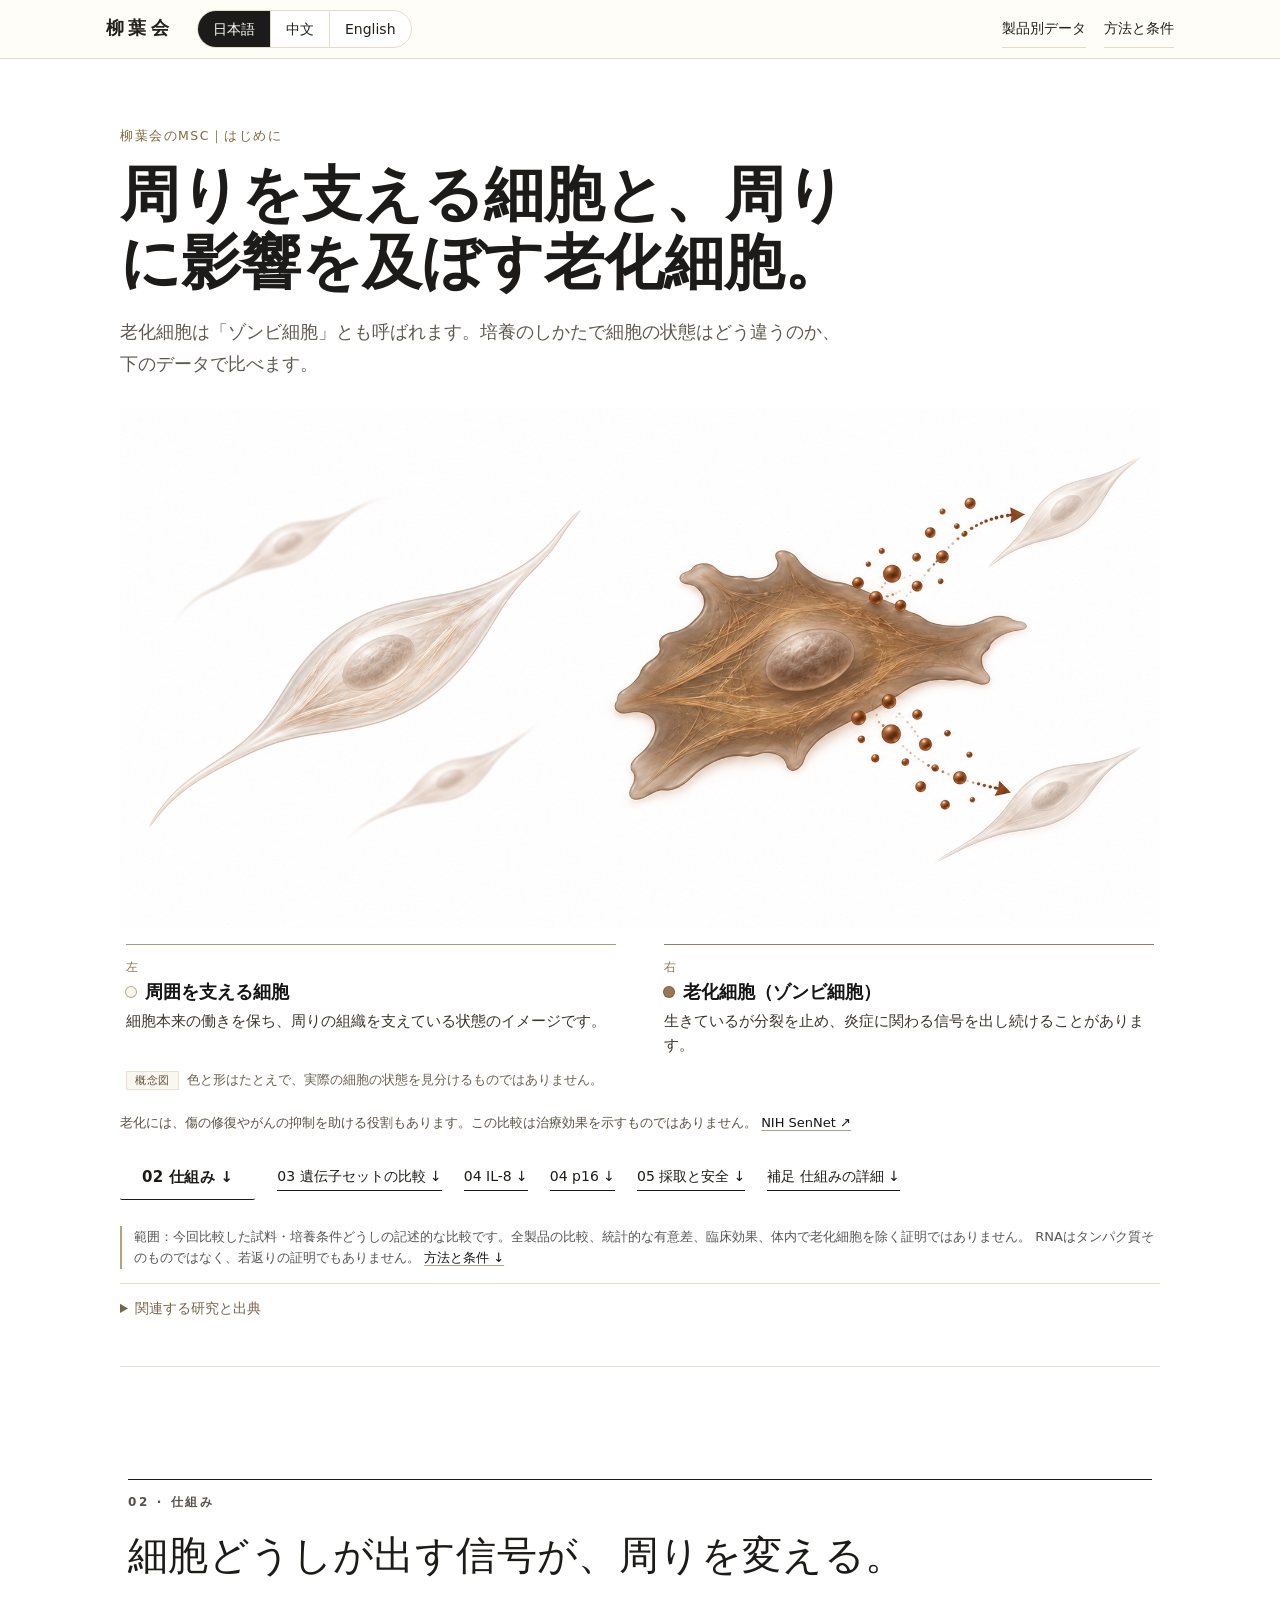
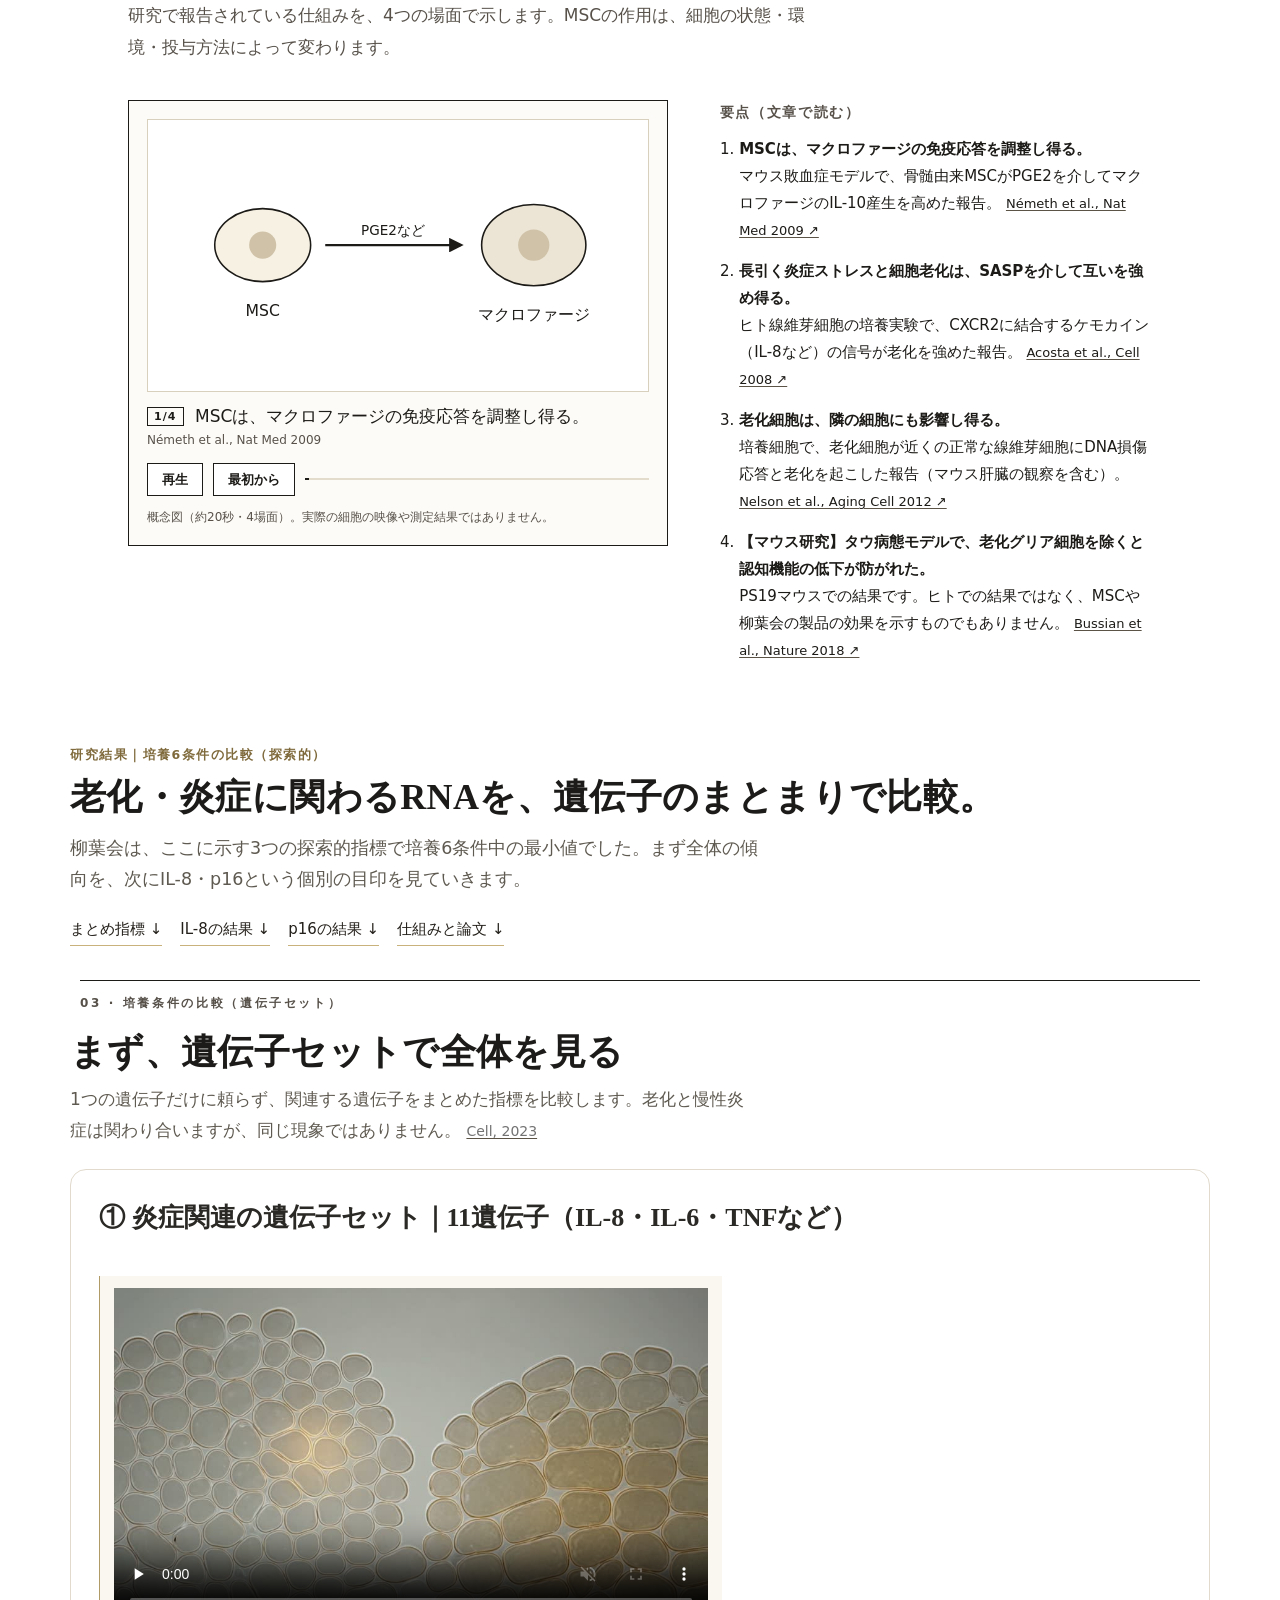
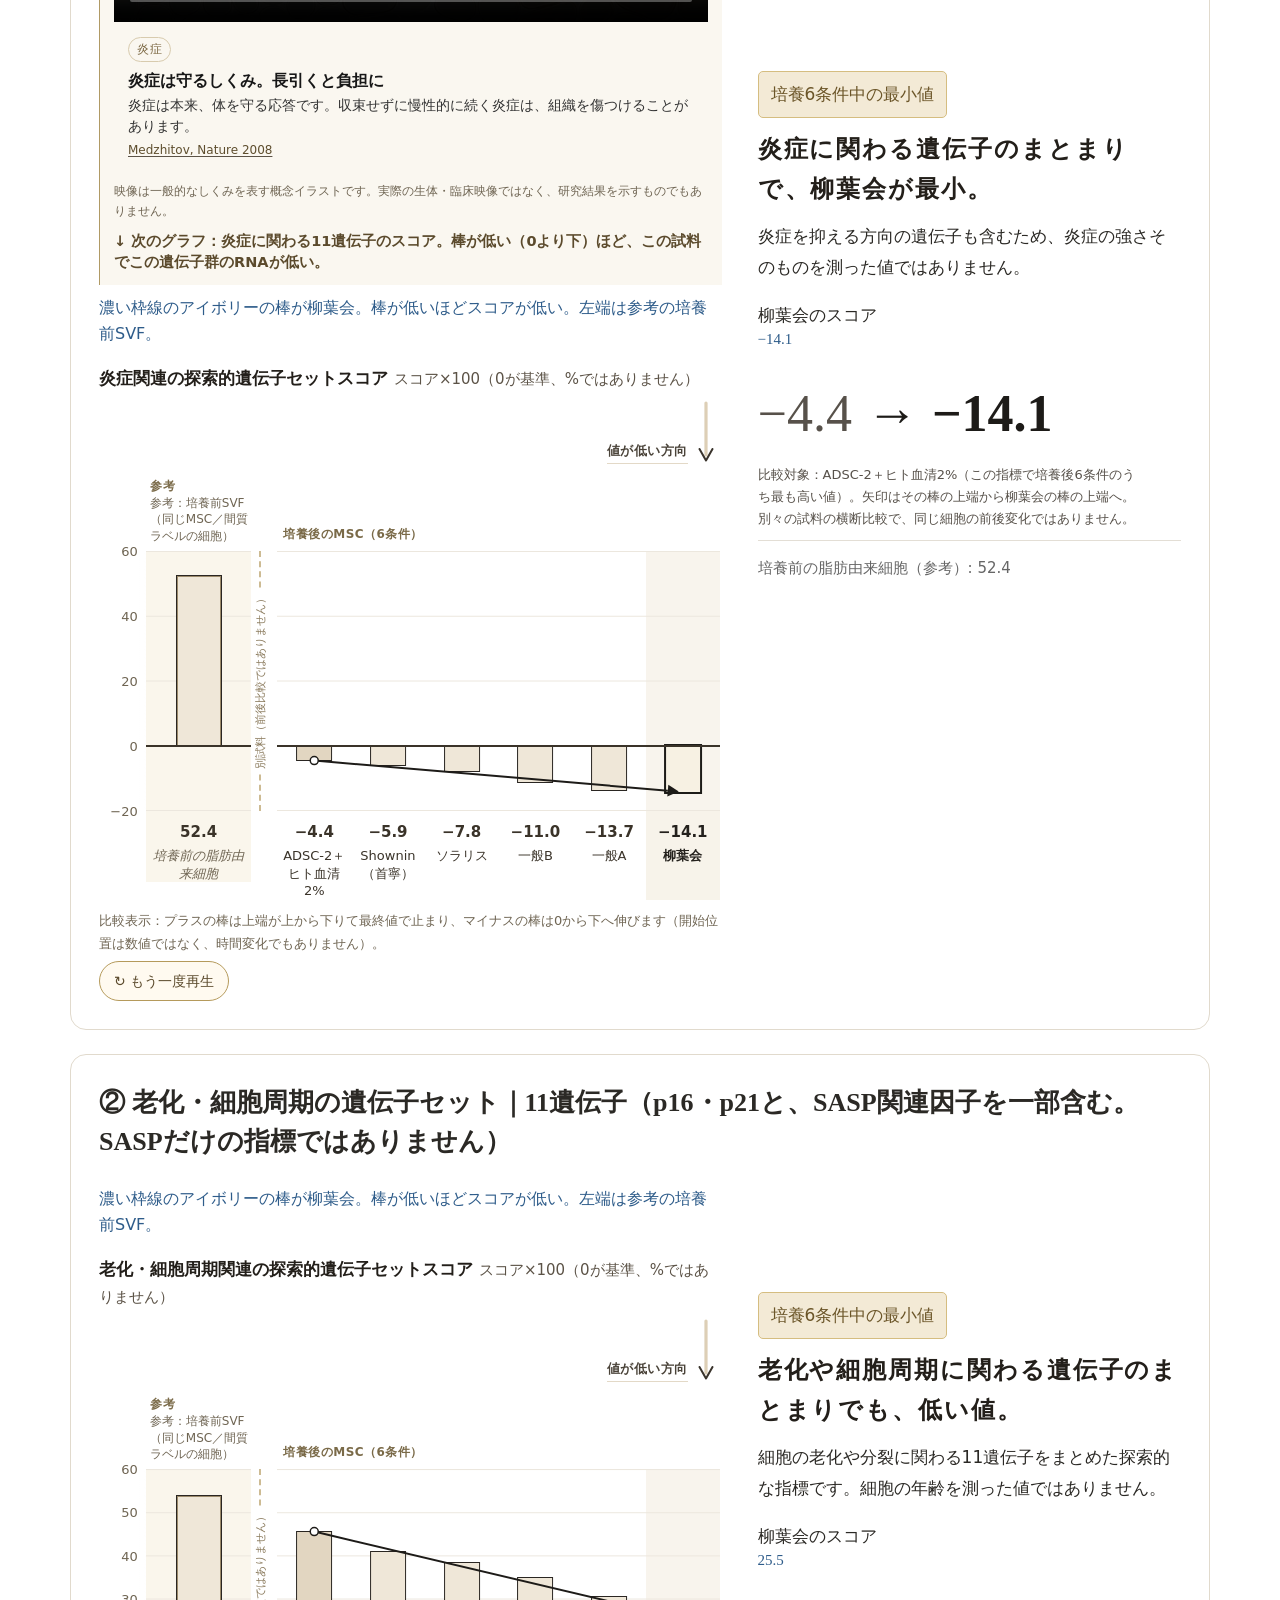
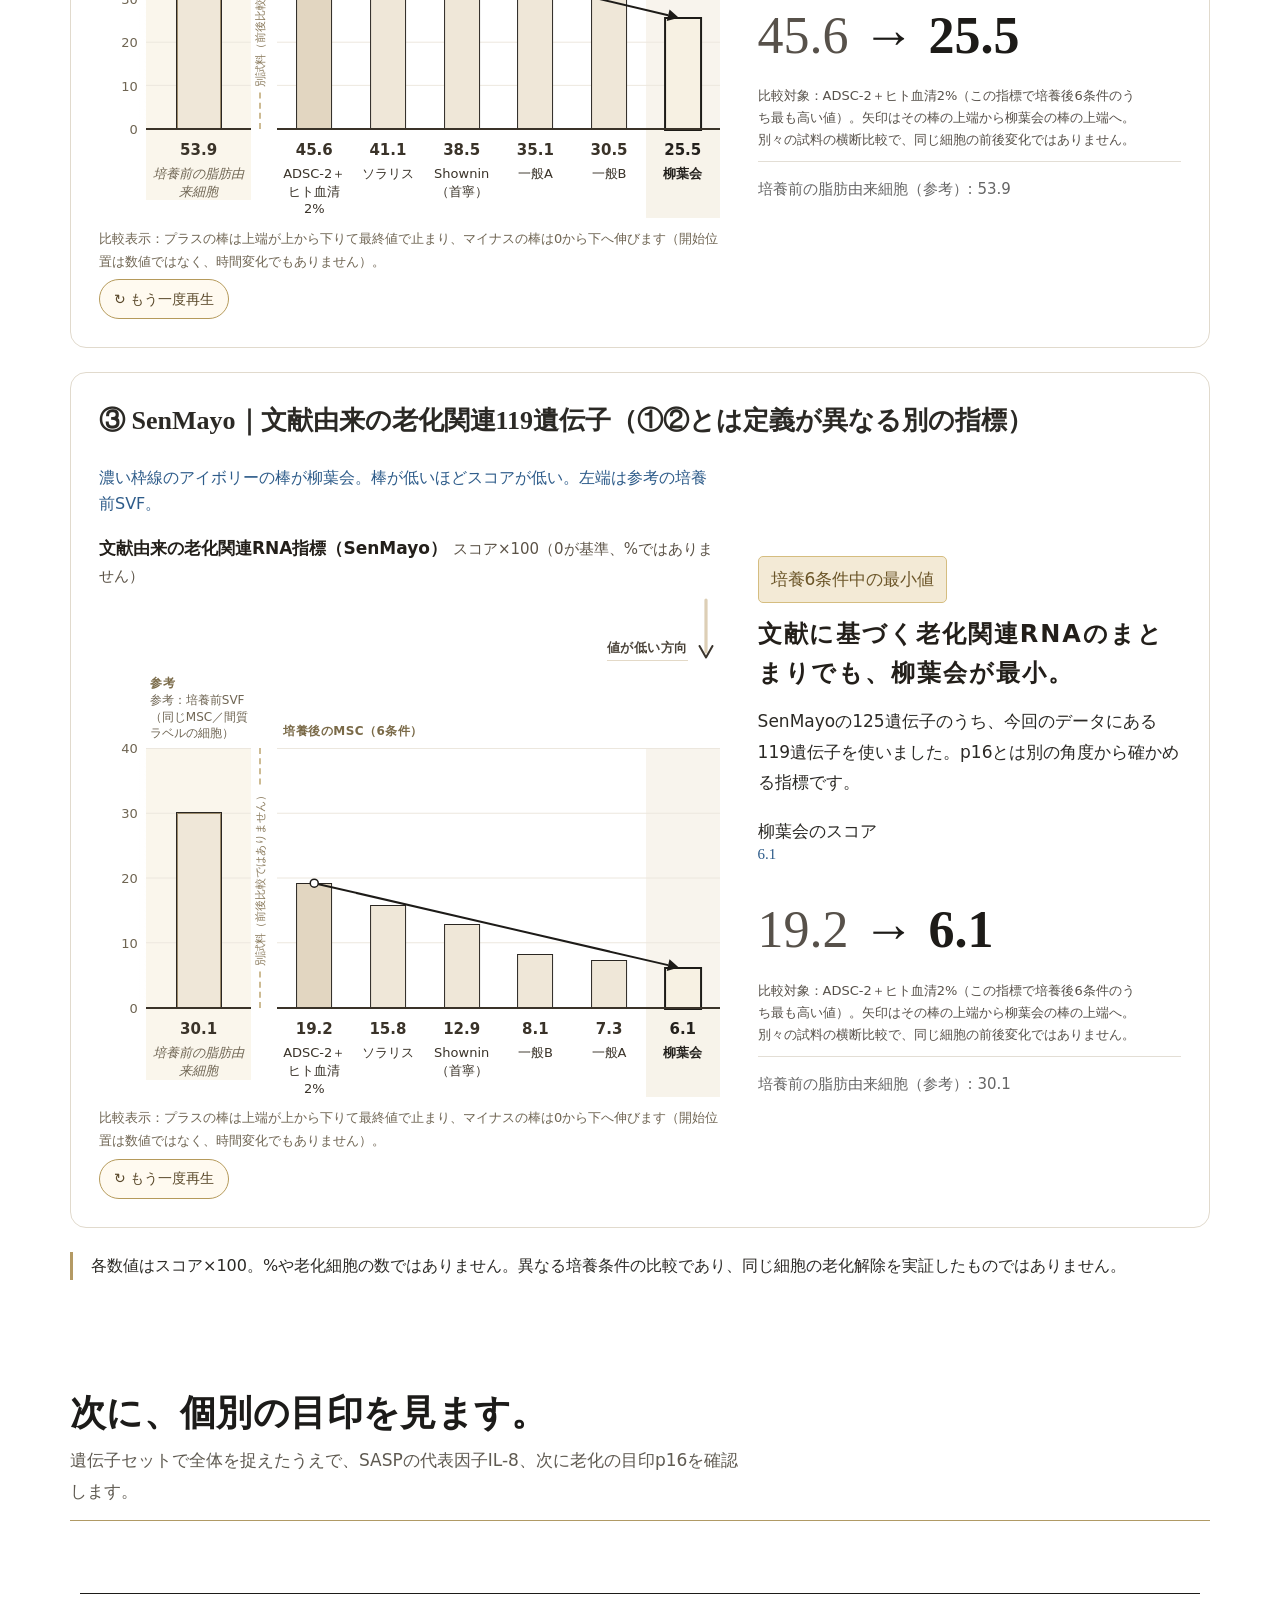
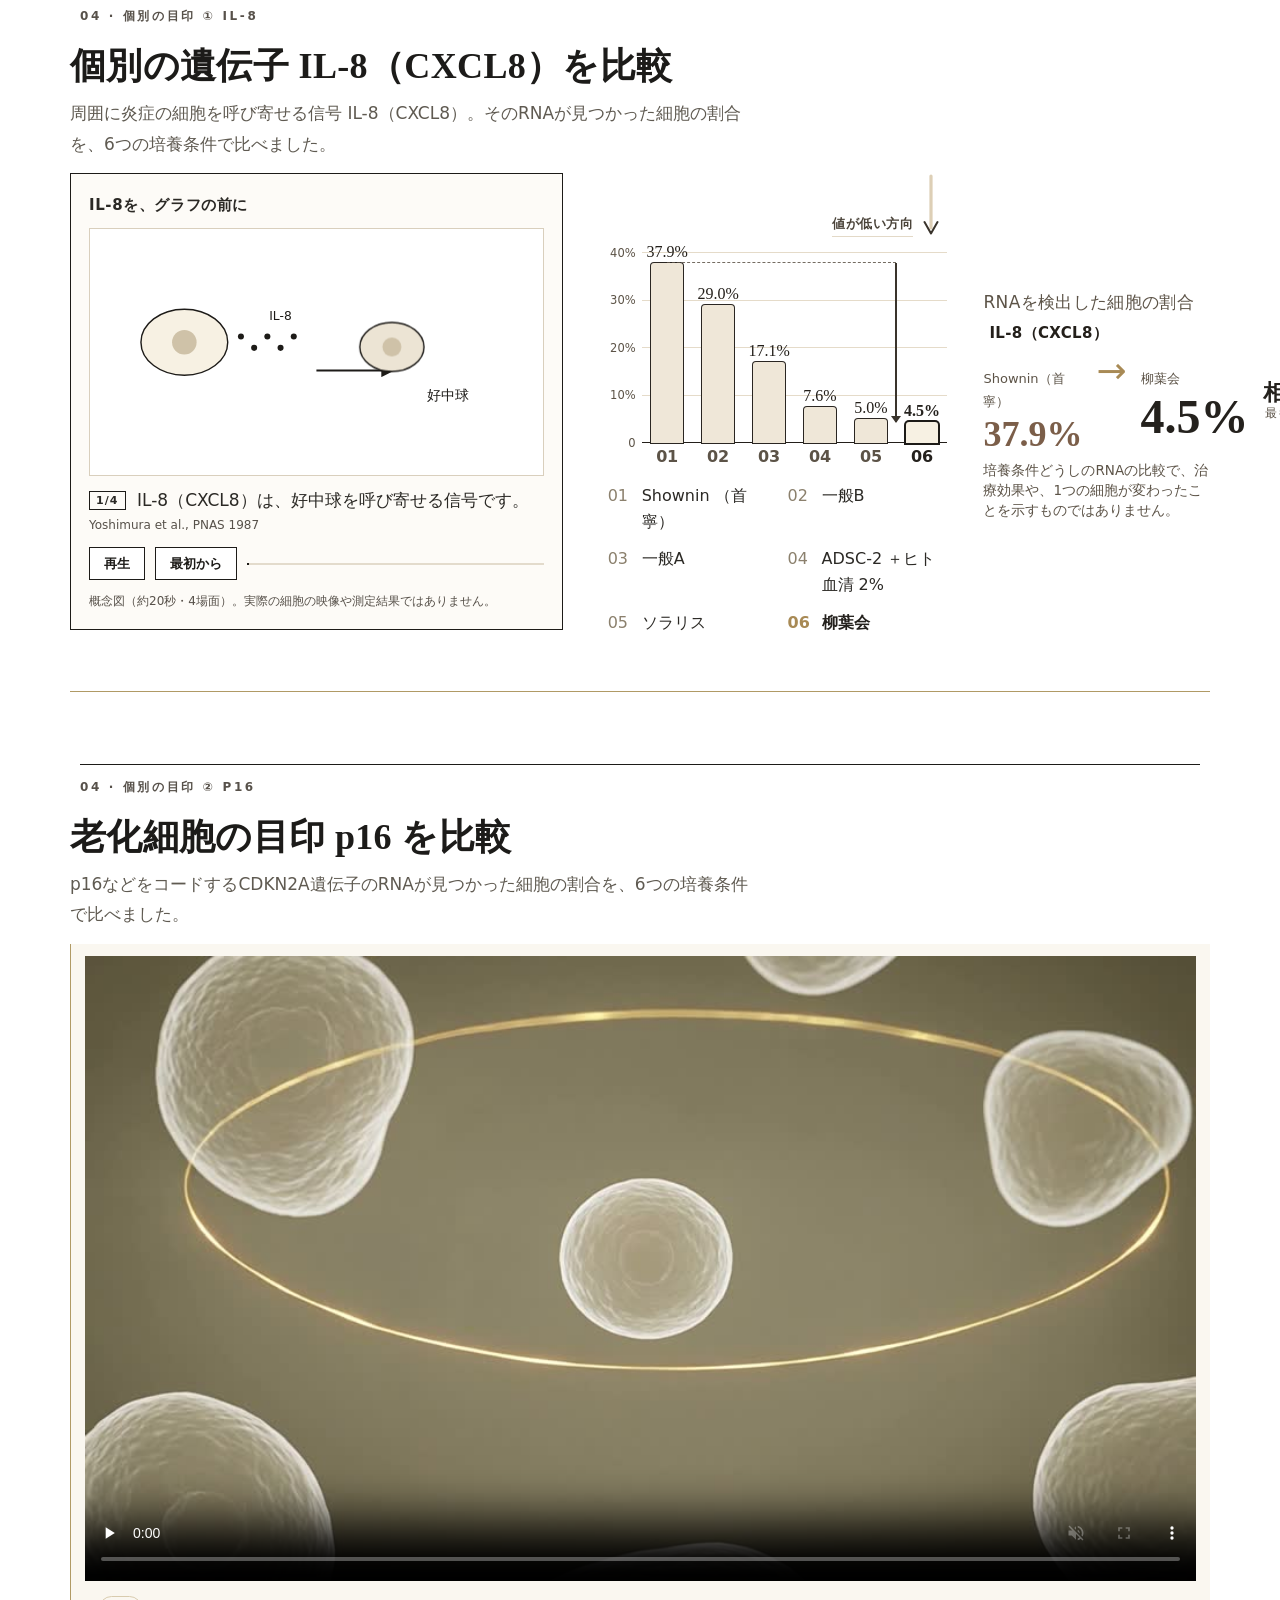
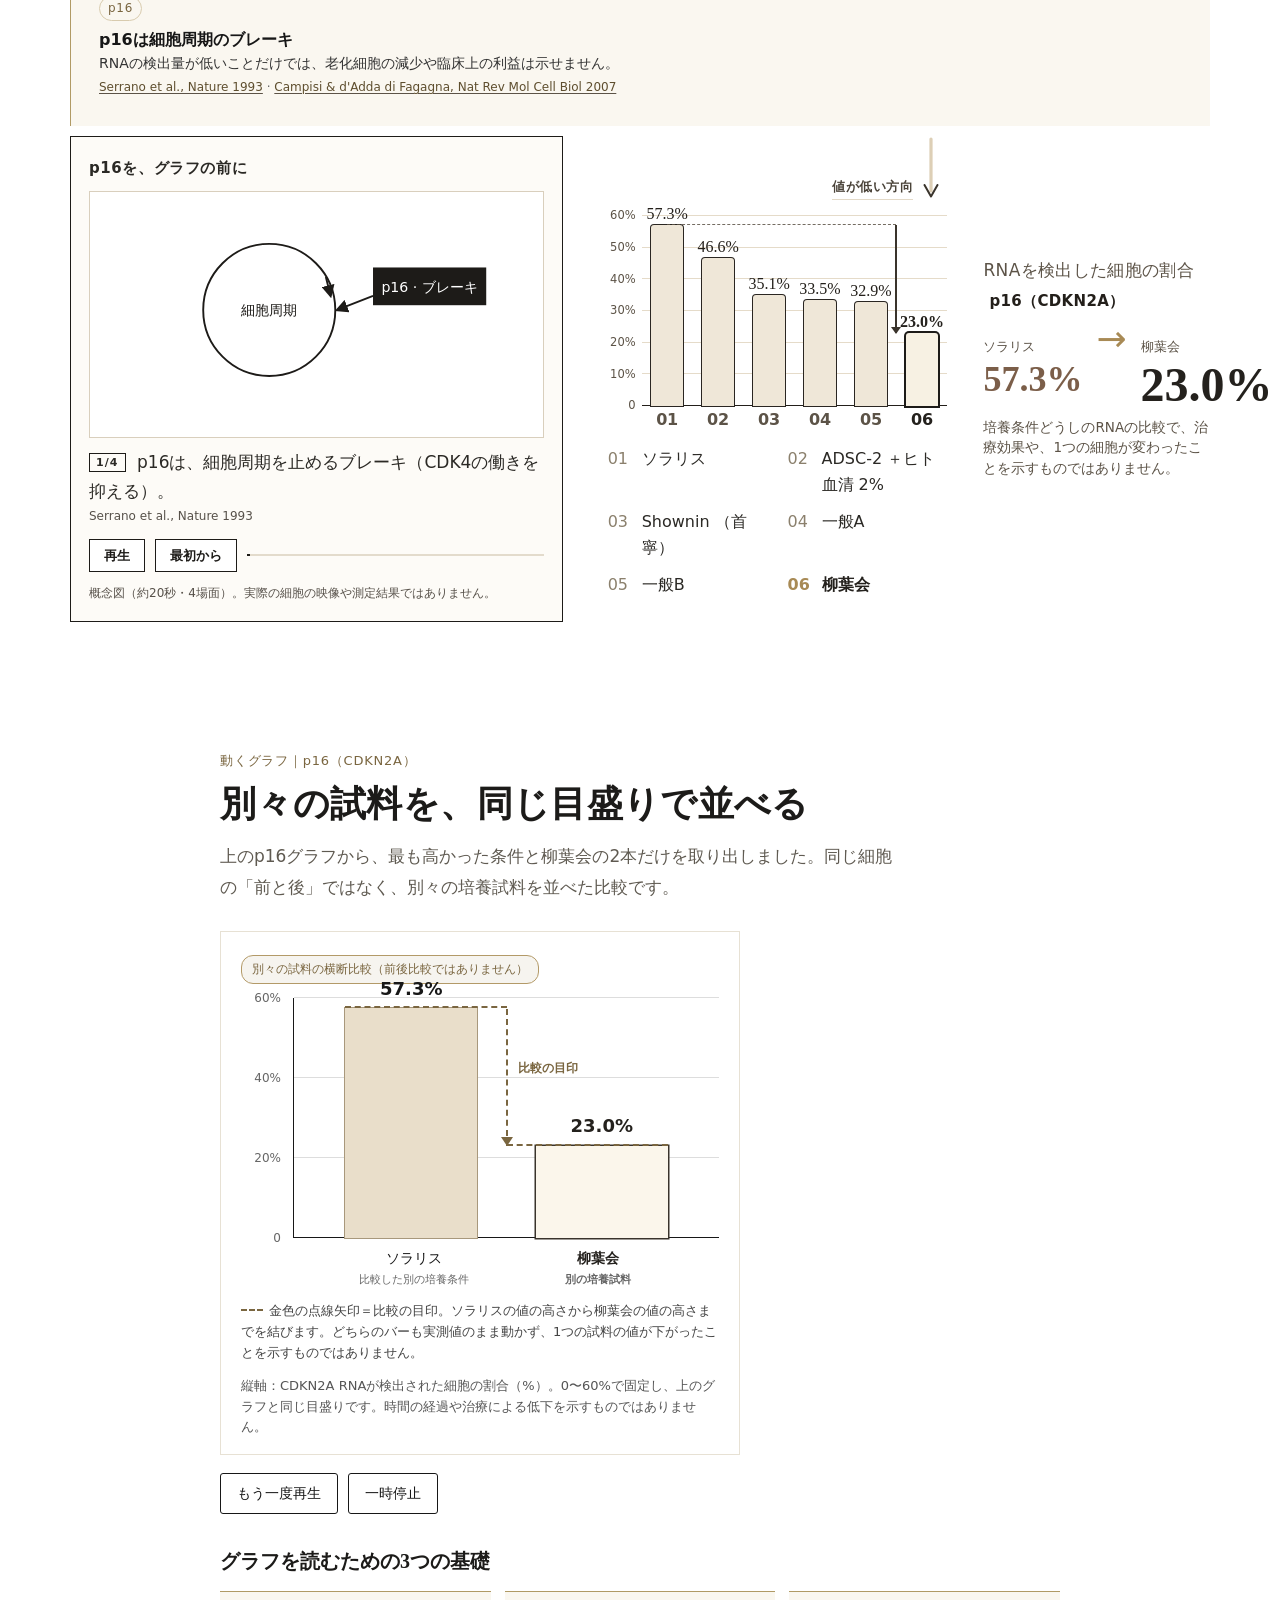
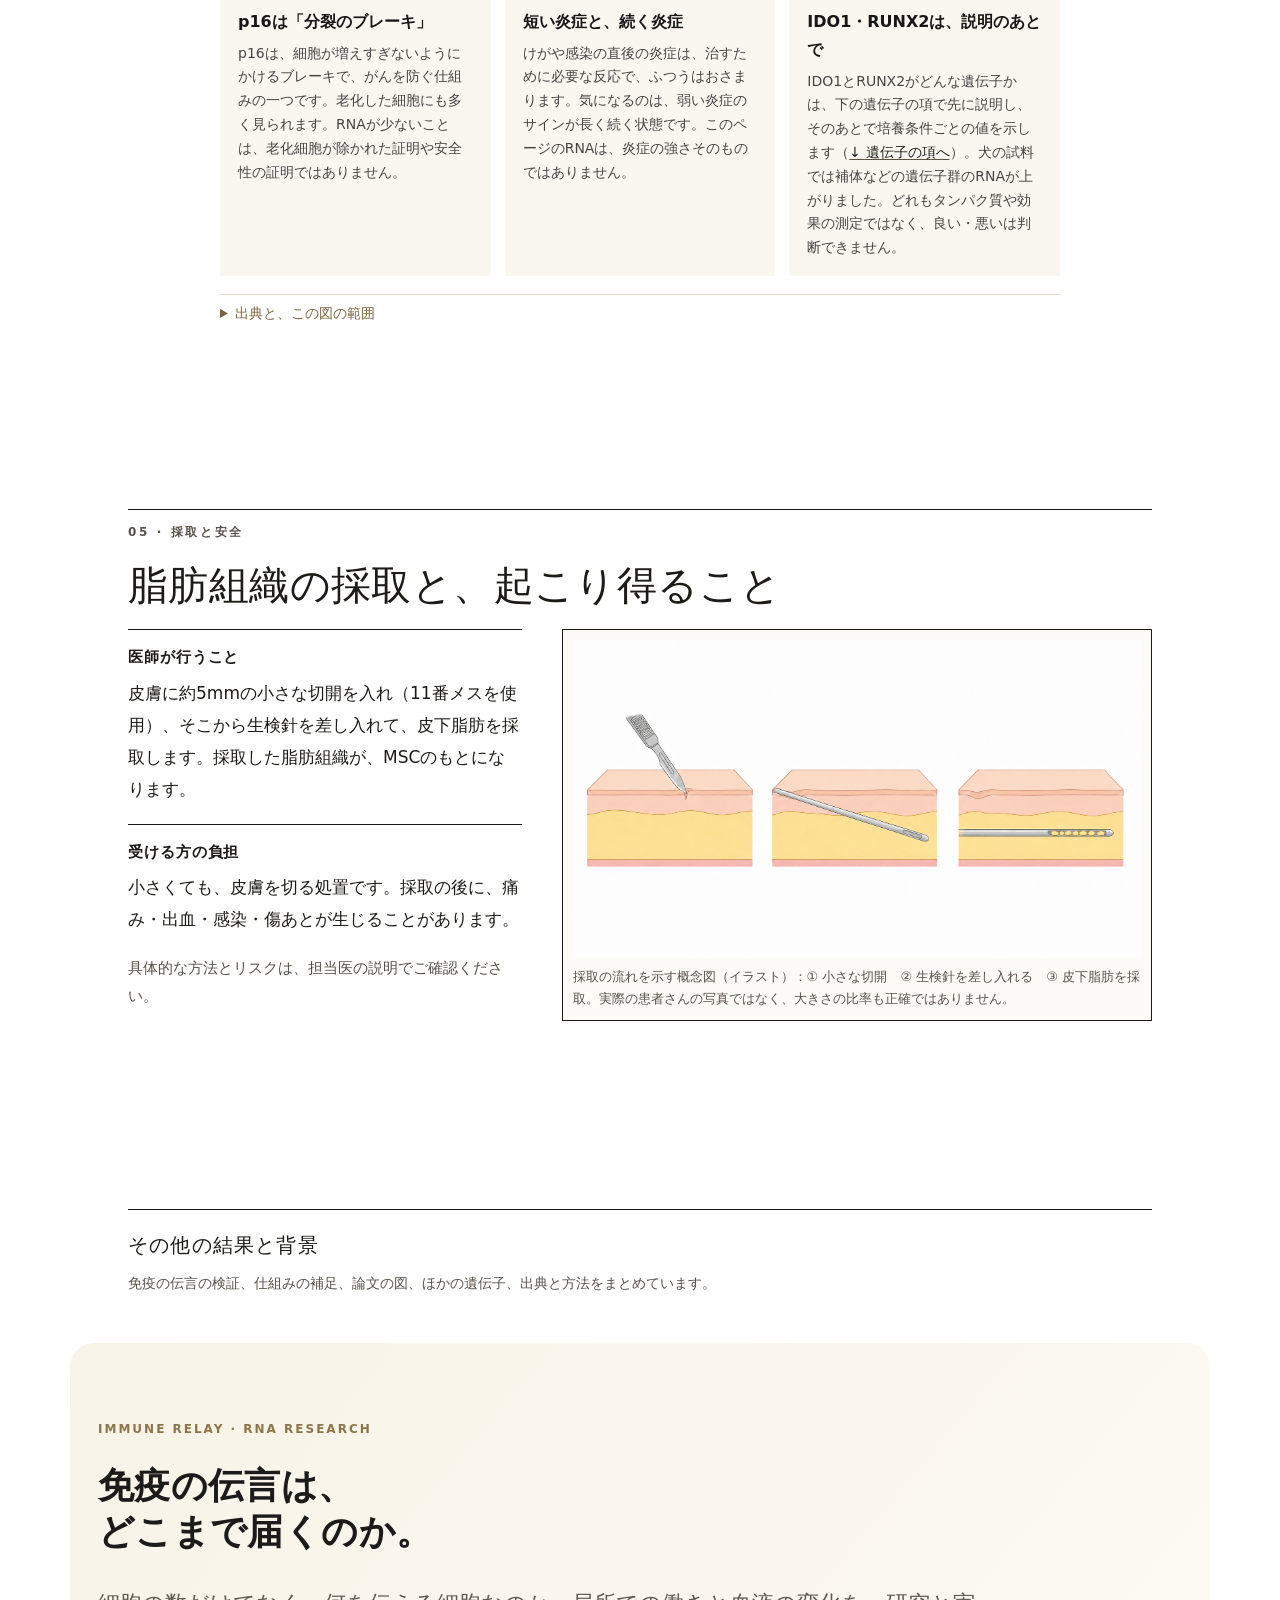
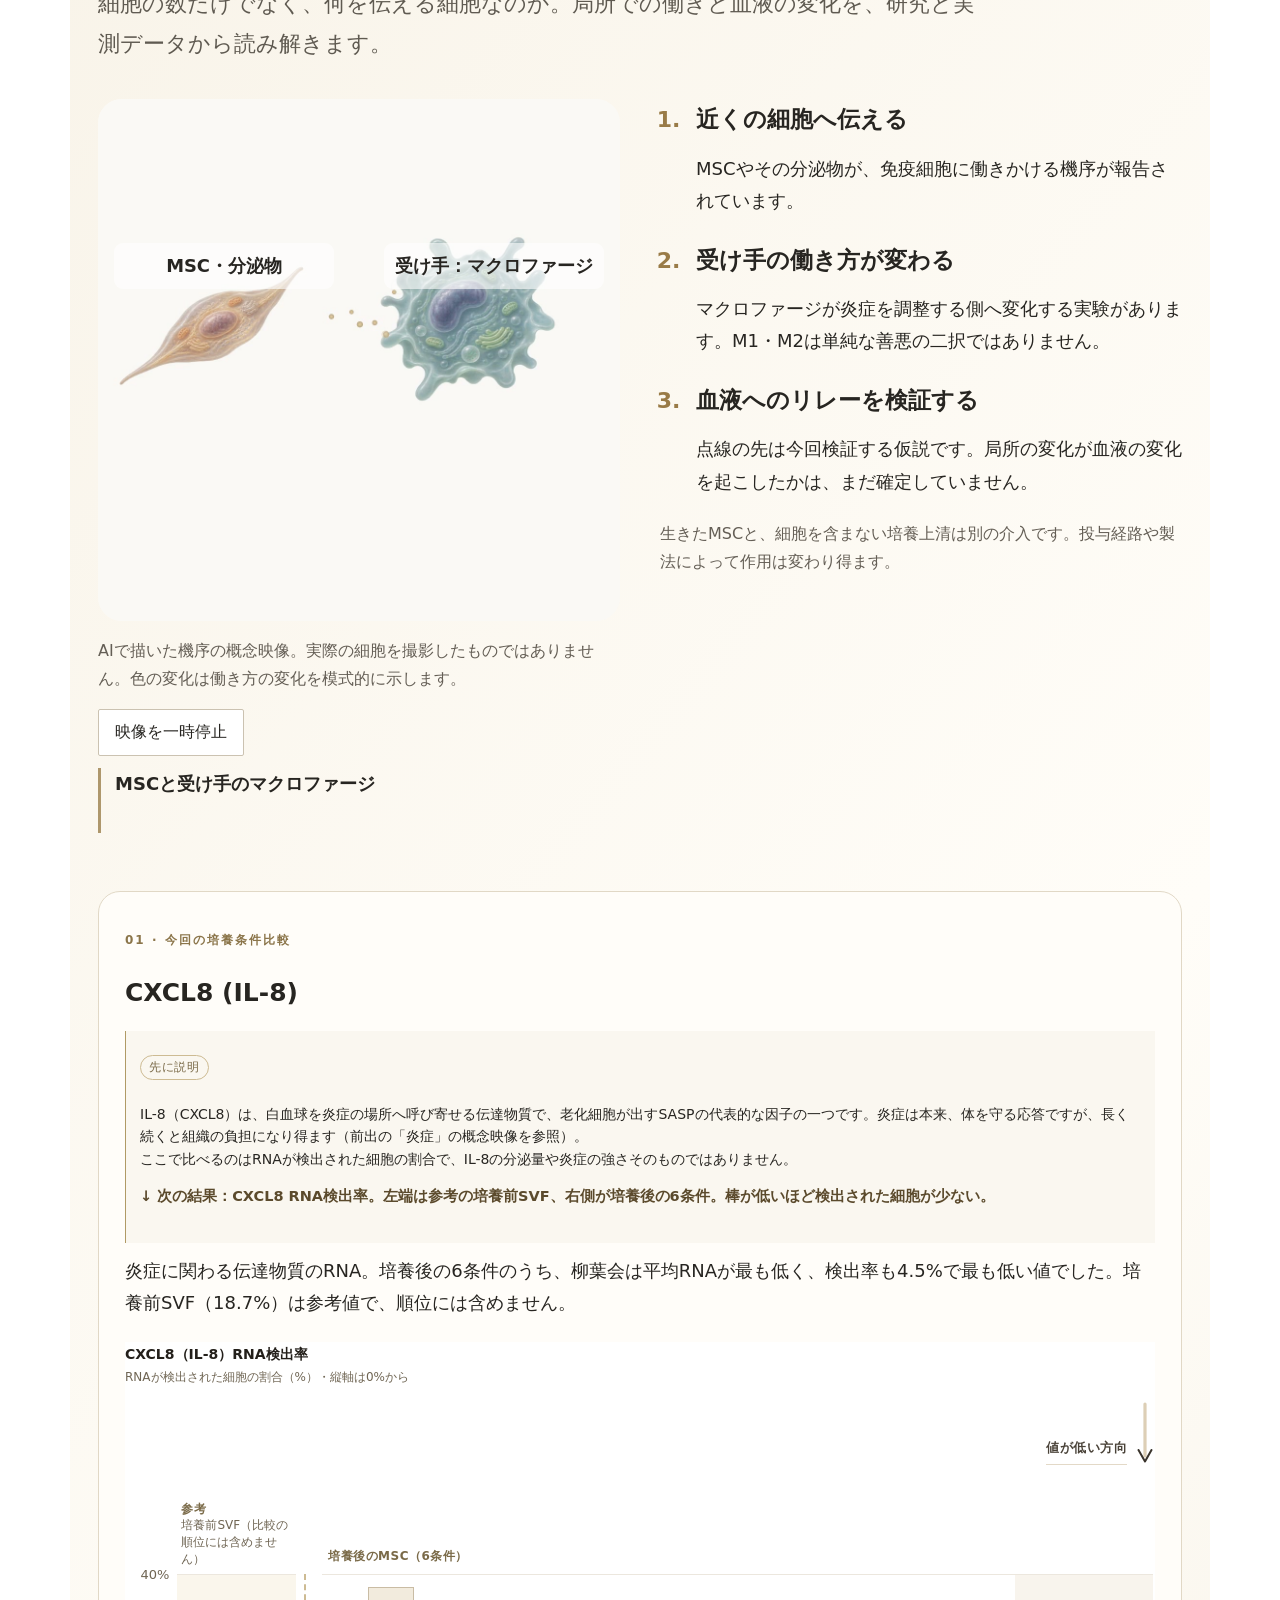
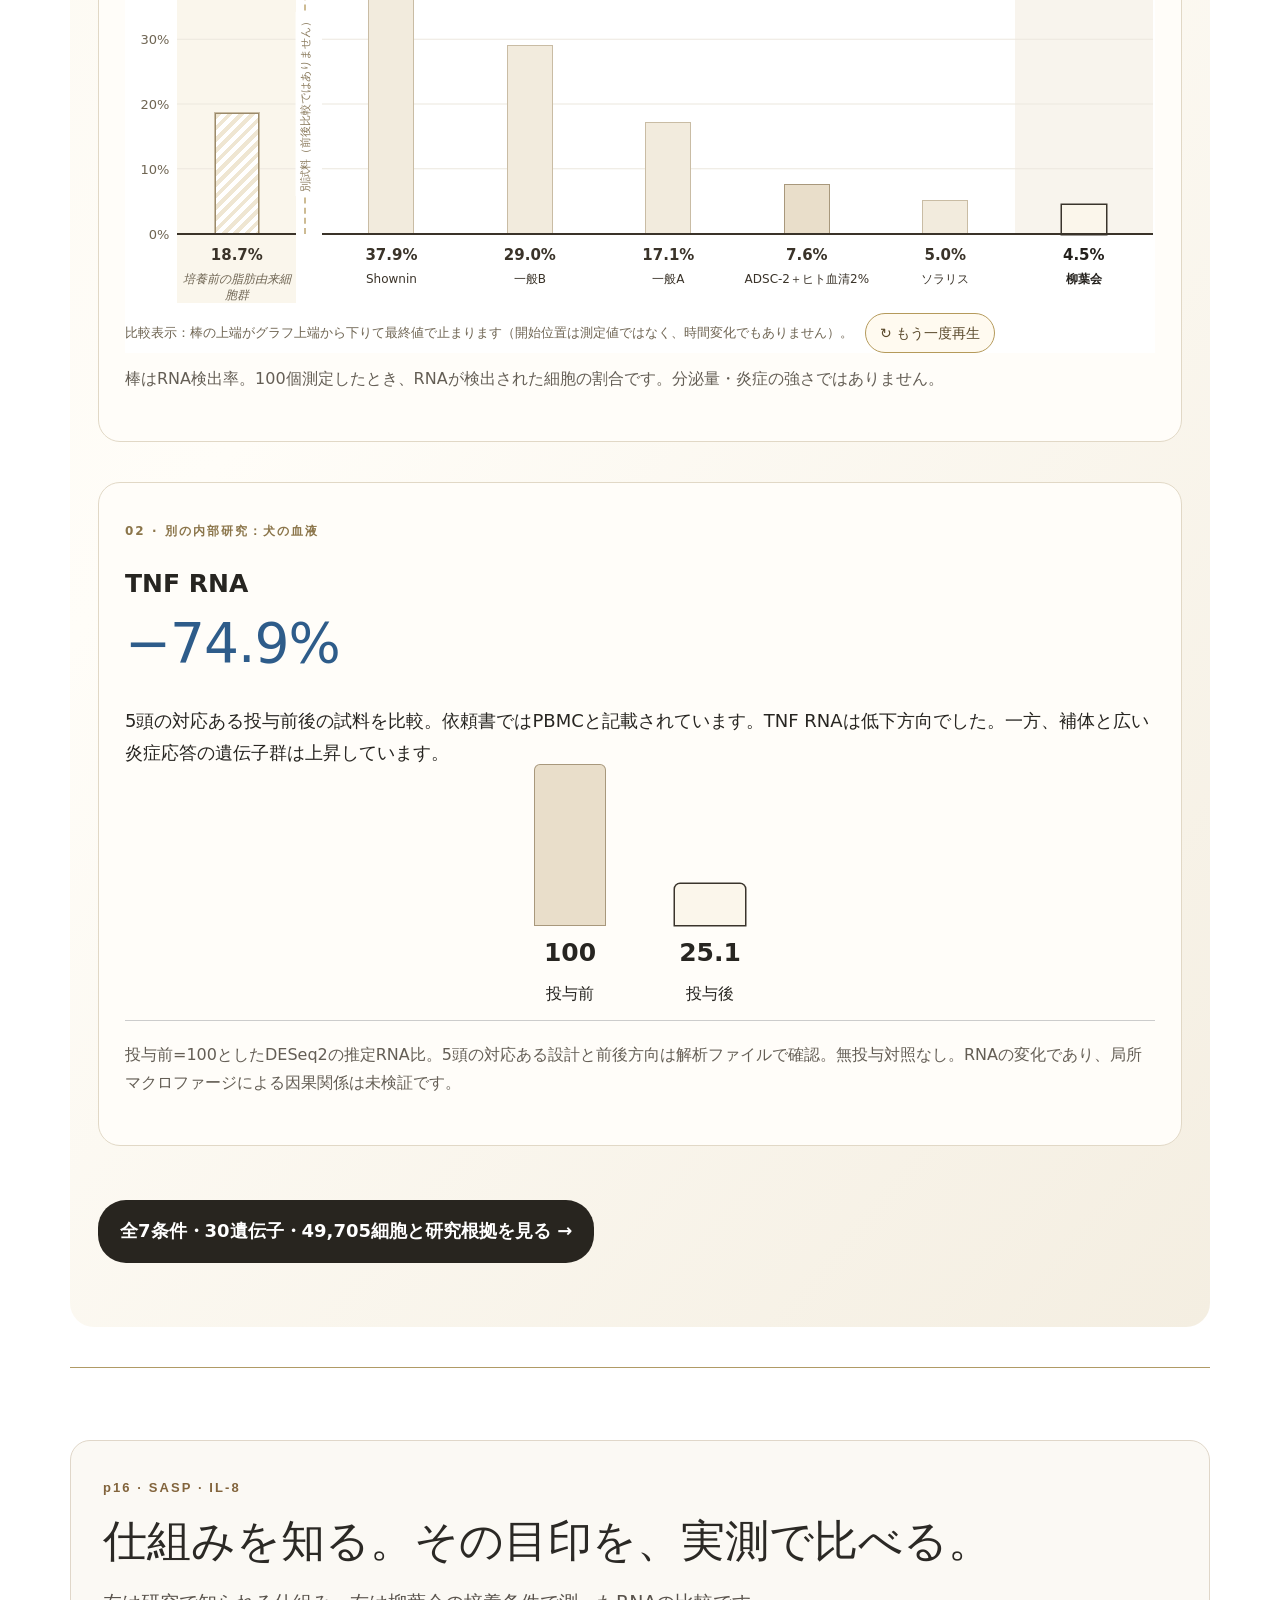
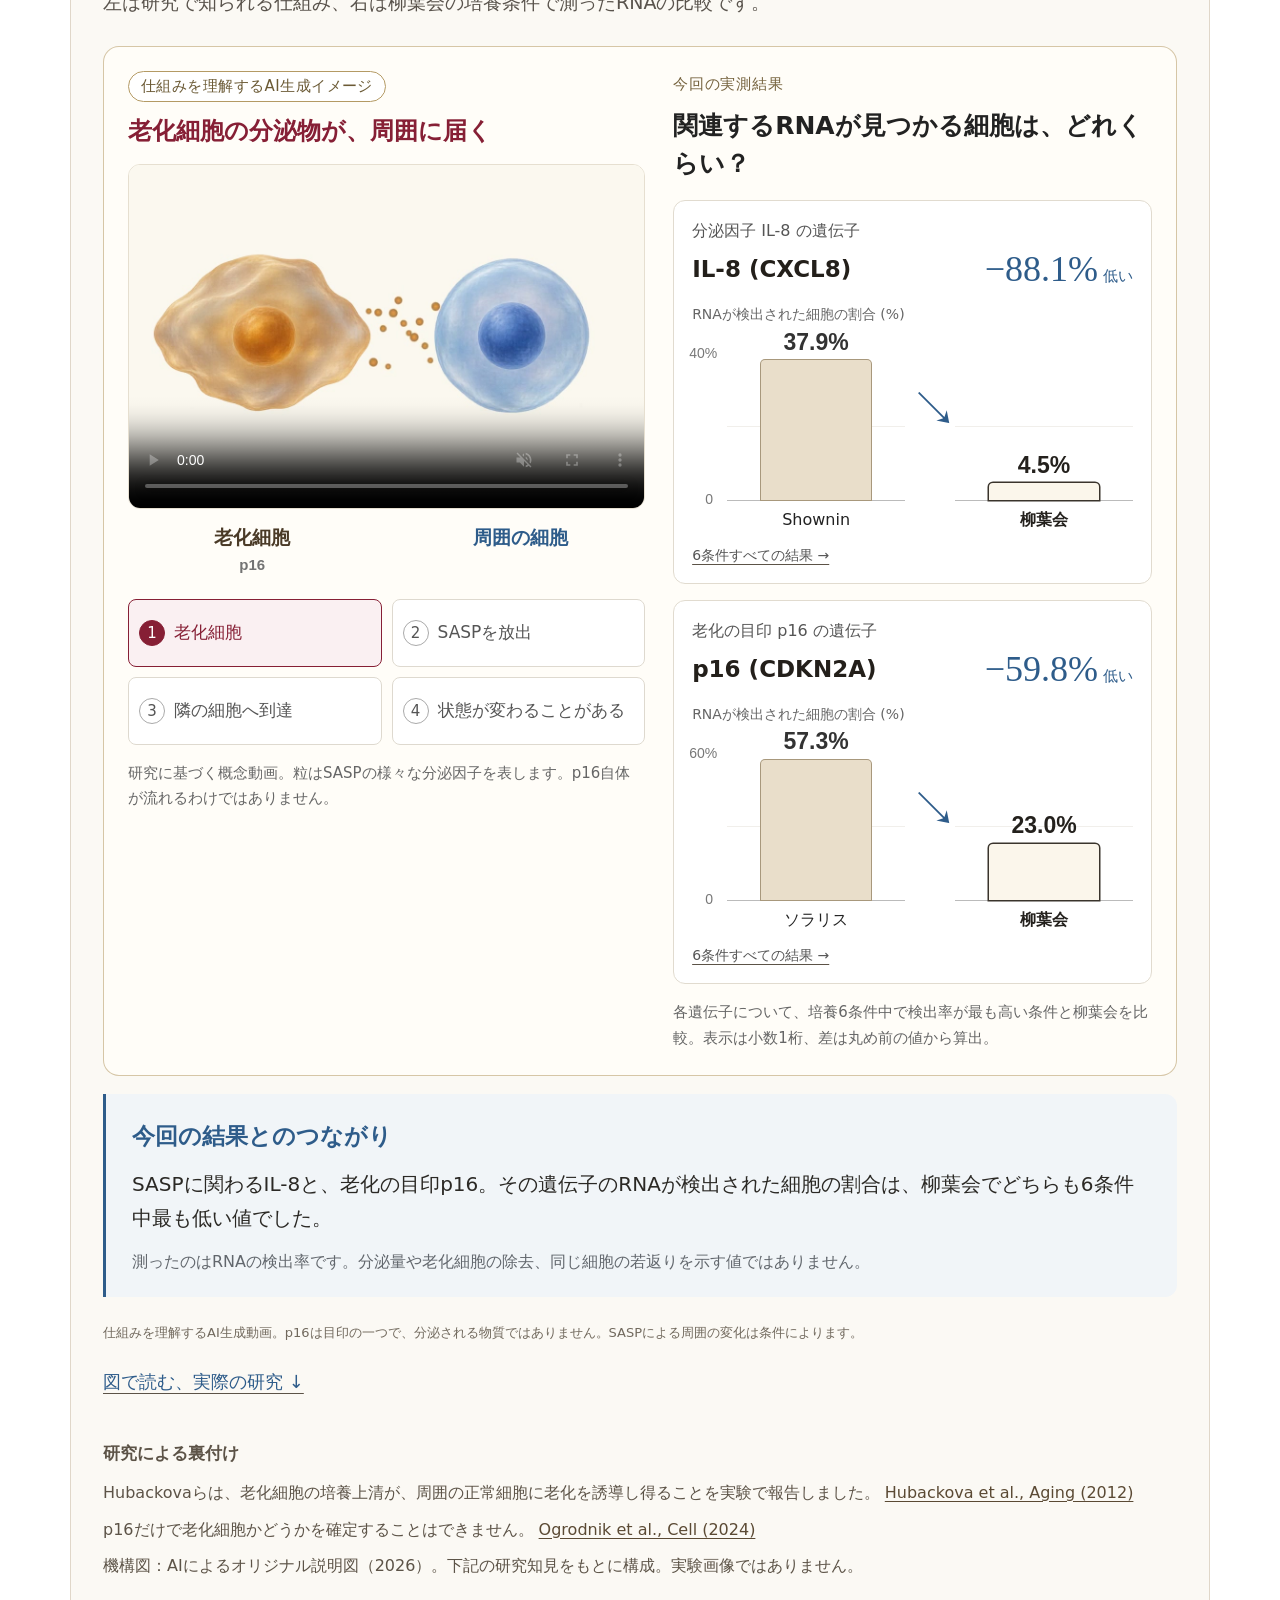
==== commit 528b05f1: "Publish paired science explainers, anchored chart arrows, and sampling illustration" ====
--- a/index.html
+++ b/index.html
@@ -1949,7 +1949,7 @@
 .ri-intro a:focus-visible,.ri-refs summary:focus-visible{outline:3px solid #776548;outline-offset:3px}
 @media (max-width:760px){.ri-intro{padding:28px 0 26px}.ri-title{font-size:clamp(28px,8vw,38px)}.ri-lead{font-size:16px;margin-bottom:20px}.ri-dip-media,.ri-dip-media img{border-radius:12px}.ri-dip-caps{grid-template-columns:1fr;gap:12px;padding:12px 2px 0}.ri-dip-cap{padding-top:10px}}
 @media print{.ri-dip{break-inside:avoid}.ri-dip-media{box-shadow:none}}
-</style></head><body class="ps-public">
+</style><meta name="ryu-build" content="chart-story-20261113-2"/><link rel="stylesheet" href="assets_public/chart-story.css?v=chart-story-20261113-2"/></head><body class="ps-public">
 <a class="skip" href="#main">本文へ移動</a>
 <header class="toolbar ps-toolbar"><div class="tb-in">
 <span class="tb-brand">柳葉会</span>
@@ -1957,7 +1957,7 @@
 <button aria-pressed="true" data-set-lang="ja" lang="ja" type="button">日本語</button><button aria-pressed="false" data-set-lang="zh" lang="zh" type="button">中文</button><button aria-pressed="false" data-set-lang="en" lang="en" type="button">English</button></div>
 <span class="tb-links"><a href="products.html?lang=ja" id="products-link">製品別データ</a><a href="#methods-ja" id="methods-link">方法と条件</a></span>
 </div></header>
-<main id="main" tabindex="-1"><div class="edition active" data-lang="ja" lang="ja"><section class="ri-intro ri-hero" aria-labelledby="ri-title-ja"><!-- concept image: cell-states-brown-20261113.png (generated illustration, shape approved by client, colour revision 2026-11-13; unmodified copy; provenance: tools/provenance/cell-states-brown-20261113.json). Illustrative only: not microscopy, not MSC/assay imagery, not a Ryuyokai result. --><div class="ri-hero-copy"><p class="ri-kicker">柳葉会のMSC｜はじめに</p><h1 class="ri-title" id="ri-title-ja">細胞は老化すると、周りとの関わり方が変わる。</h1><p class="ri-lead">老化細胞は「ゾンビ細胞」とも呼ばれます。培養のしかたで細胞の状態はどう違うのか、下のデータで比べます。</p></div><figure class="ri-dip"><div class="ri-dip-media"><img src="assets_public/cell-states-brown-20261113.png" alt="概念図。左は細長くなめらかな明るいアイボリー色の細胞。右は平たく広がった茶色の老化細胞で、外へ出る粒と点線の矢印が近くの細胞へ向かい、外に出る信号を表しています。実際のMSCや試験結果の画像ではありません。" width="1774" height="887" decoding="async"/></div><figcaption class="ri-dip-caps"><div class="ri-dip-cap ri-dip-support"><p class="ri-tag">左</p><h2 class="ri-h">周囲を支える細胞</h2><p>細胞本来の働きを保ち、周りの組織を支えている状態のイメージです。</p></div><div class="ri-dip-cap ri-dip-senescent"><p class="ri-tag">右</p><h2 class="ri-h">老化細胞（ゾンビ細胞）</h2><p>生きているが分裂を止め、炎症に関わる信号を出し続けることがあります。</p></div><p class="ri-dip-note"><span class="ri-concept">概念図</span>色と形はたとえで、実際の細胞の状態を見分けるものではありません。</p></figcaption></figure><p class="ri-caveat">老化には、傷の修復やがんの抑制を助ける役割もあります。この比較は治療効果を示すものではありません。 <a href="https://commonfund.nih.gov/senescence/healthrelevance" target="_blank" rel="noopener noreferrer">NIH SenNet ↗</a></p><p class="ri-actions"><a class="ri-cta" href="#indices-ja">比較データを見る ↓</a><a href="#mechanism-ja">仕組み ↓</a><a href="#sen-ja">p16の結果 ↓</a></p><p class="ri-limits">範囲：今回比較した試料・培養条件どうしの記述的な比較です。全製品の比較、統計的な有意差、臨床効果、体内で老化細胞を除く証明ではありません。 RNAはタンパク質そのものではなく、若返りの証明でもありません。 <a href="#methods-ja">方法と条件 ↓</a></p><details class="ri-refs"><summary>関連する研究と出典</summary><ul><li><a href="https://commonfund.nih.gov/senescence/healthrelevance" target="_blank" rel="noopener noreferrer">NIH Common Fund (SenNet): Health relevance of senescence ↗</a><span>老化細胞は分裂を止めても活動を続け、分泌物が周りの細胞に影響します。傷の修復やがんの抑制を助ける一方、長く続く状態は病気に関わることがあります。</span></li><li><a href="https://doi.org/10.1186/s13287-026-05193-0" target="_blank" rel="noopener noreferrer">Luo et al., Stem Cell Research &amp; Therapy (2026) ↗</a><span>細胞実験。circRNAによる部分的リプログラミングで、継代を重ねたMSCの老化関連マーカーと炎症性の分泌が下がり、MSCとしての性質は保たれたと報告。ヒト臨床試験ではなく、柳葉会の培養法の効果を実証するものではありません。</span></li><li><a href="https://doi.org/10.1186/s13287-026-04977-8" target="_blank" rel="noopener noreferrer">Tu et al., Stem Cell Research &amp; Therapy (2026) ↗</a><span>センダイウイルス（SeV）による部分的リプログラミングとMSCクローン。RNA量と分泌タンパク質は一貫して対応せず、ストックごとのタンパク質・機能での検証が必要とされています。</span></li><li><a href="https://doi.org/10.1111/acel.70430" target="_blank" rel="noopener noreferrer">Kasamoto et al., Aging Cell (2026) ↗</a><span>老化細胞を除く介入の後、調べたDNAメチル化の老化・年齢・死亡リスク予測指標は変わらないか、むしろ進みました。老化細胞の除去と生物学的年齢の低下は同じではありません。</span></li><li><a href="https://doi.org/10.1038/s41591-026-04562-9" target="_blank" rel="noopener noreferrer">Nature Medicine (2026) ↗</a><span>ヒト介入研究を横断すると、老化時計の反応は時計ごとに異なりました。1つの指標だけでなく、複数の測定が必要です。</span></li></ul></details></section><header class="ps-head"><p class="kicker lp-kicker">研究結果｜培養6条件の比較（探索的）</p><h2 class="lp-display">老化・炎症に関わるRNAを、遺伝子のまとまりで比較。</h2><p class="lp-lead">柳葉会は、ここに示す3つの探索的指標で培養6条件中の最小値でした。まず全体の傾向を、次にp16・IL-8という個別の目印を見ていきます。</p><p class="ps-jump"><a href="#indices-ja">まとめ指標 ↓</a><a href="#sen-ja">p16の結果 ↓</a><a href="#inf-ja">IL-8の結果 ↓</a><a href="#mechanism-ja">仕組みと論文 ↓</a></p></header><div class="ps-story" data-ps-story=""><section class="ps-sec ms-overview dir-low" id="indices-ja"><h2 class="ps-h">まず、遺伝子セットで全体を見る</h2><p class="ps-lead">1つの遺伝子だけに頼らず、関連する遺伝子をまとめた指標を比較します。老化と慢性炎症は関わり合いますが、同じ現象ではありません。 <a class="ms-source" href="https://doi.org/10.1016/j.cell.2022.11.001">Cell, 2023</a></p><article class="ms-index-card"><h3>老化関連｜文献由来の119遺伝子</h3><div class="ms-card-grid"><div class="ms-figure"><p class="ms-read">濃い枠線のアイボリーの棒が柳葉会。棒が低いほどスコアが低い。左端は参考の培養前SVF。</p><figure class="ps-pos ps-vert psv-bars" data-ps-axis="0..40" data-ps-order="ADSC2,SOL,SHOWNIN,GENERAL_B,GENERAL_A,DAIBA" data-ps-pos="senmayo" style="--psv-steps:4"><figcaption class="ps-poscap">文献由来の老化関連RNA指標（SenMayo） <small>スコア×100（0が基準、%ではありません）</small></figcaption><p class="psv-dir"><span>値が低い方向</span><svg class="psv-dir-ic" viewBox="0 0 20 64" width="20" height="64" aria-hidden="true" focusable="false"><path class="psv-dir-shaft" d="M10 3V55" fill="none" stroke-linecap="round"/><path class="psv-dir-head" d="M3.5 49 10 60.5 16.5 49" fill="none" stroke-linecap="round" stroke-linejoin="round"/></svg></p><div class="psv-scroll" tabindex="0" role="group" aria-label="グラフ（狭い画面では横にスクロール）"><div class="psv-plot"><div aria-hidden="true" class="ps-pax"><span class="ps-pn"></span><span class="ps-pticks"><span style="bottom:0.000%">0</span><span style="bottom:25.000%">10</span><span style="bottom:50.000%">20</span><span style="bottom:75.000%">30</span><span style="bottom:100.000%">40</span></span><span class="ps-pv"></span></div><p class="ps-reflab"><span class="psv-reftag">参考</span>参考：培養前SVF（同じMSC／間質ラベルの細胞）</p><ol class="ps-plist ps-refl"><li style="--i:0" class="ps-prow ps-reference-row" data-ps-cond="SVF" data-ps-raw="0.3007744355932237"><span class="ps-pn">培養前の脂肪由来細胞</span><span class="ps-ptrack"><i class="ps-p0" style="--z:0.000%"></i><b class="ps-pbar pos" style="--y:75.194%;--z:0.000%;--b:0.000%;--h:75.194%"></b></span><span class="ps-pv">30.1</span></li></ol><span class="psv-div" aria-hidden="true"><span>別試料（前後比較ではありません）</span></span><p class="psv-mainlab">培養後のMSC（6条件）</p><ol class="ps-plist"><li style="--i:1" class="ps-prow cmp" data-ps-cond="ADSC2" data-ps-raw="0.19232578398312788"><span class="ps-pn">ADSC-2＋ヒト血清2%</span><span class="ps-ptrack"><i class="ps-p0" style="--z:0.000%"></i><b class="ps-pbar pos" style="--y:48.081%;--z:0.000%;--b:0.000%;--h:48.081%"></b></span><span class="ps-pv">19.2</span></li><li style="--i:2" class="ps-prow" data-ps-cond="SOL" data-ps-raw="0.15791546388772068"><span class="ps-pn">ソラリス</span><span class="ps-ptrack"><i class="ps-p0" style="--z:0.000%"></i><b class="ps-pbar pos" style="--y:39.479%;--z:0.000%;--b:0.000%;--h:39.479%"></b></span><span class="ps-pv">15.8</span></li><li style="--i:3" class="ps-prow" data-ps-cond="SHOWNIN" data-ps-raw="0.1290555840450181"><span class="ps-pn">Shownin（首寧）</span><span class="ps-ptrack"><i class="ps-p0" style="--z:0.000%"></i><b class="ps-pbar pos" style="--y:32.264%;--z:0.000%;--b:0.000%;--h:32.264%"></b></span><span class="ps-pv">12.9</span></li><li style="--i:4" class="ps-prow" data-ps-cond="GENERAL_B" data-ps-raw="0.081485152604938035"><span class="ps-pn">一般B</span><span class="ps-ptrack"><i class="ps-p0" style="--z:0.000%"></i><b class="ps-pbar pos" style="--y:20.371%;--z:0.000%;--b:0.000%;--h:20.371%"></b></span><span class="ps-pv">8.1</span></li><li style="--i:5" class="ps-prow" data-ps-cond="GENERAL_A" data-ps-raw="0.073026519934678"><span class="ps-pn">一般A</span><span class="ps-ptrack"><i class="ps-p0" style="--z:0.000%"></i><b class="ps-pbar pos" style="--y:18.257%;--z:0.000%;--b:0.000%;--h:18.257%"></b></span><span class="ps-pv">7.3</span></li><li style="--i:6" class="ps-prow focus" data-ps-cond="DAIBA" data-ps-raw="0.061070529387246483"><span class="ps-pn">柳葉会</span><span class="ps-ptrack"><i class="ps-p0" style="--z:0.000%"></i><b class="ps-pbar pos" style="--y:15.268%;--z:0.000%;--b:0.000%;--h:15.268%"></b></span><span class="ps-pv">6.1</span></li></ol></div></div><div class="psv-ctl"><p class="psv-hint">← 横にスクロールできます →</p><p class="psv-note">比較表示：プラスの棒は上端が上から下りて最終値で止まり、マイナスの棒は0から下へ伸びます（開始位置は数値ではなく、時間変化でもありません）。</p><button type="button" class="psv-replay" hidden="">↻ もう一度再生</button></div></figure></div><div class="ms-explanation"><p class="ms-rank">培養6条件中の最小値</p><h4>文献に基づく老化関連RNAのまとまりでも、柳葉会が最小。</h4><p>SenMayoの125遺伝子のうち、今回のデータにある119遺伝子を使いました。p16とは別の角度から確かめる指標です。</p><p class="ms-result-label">柳葉会のスコア</p><p class="ms-result">6.1</p><p class="ms-value-pair"><span>19.2</span><span class="ms-direction">→</span><strong>6.1</strong></p><p class="ms-small">ADSC-2＋ヒト血清2%との比較</p><p class="ms-reference">培養前の脂肪由来細胞（参考）: 30.1</p></div></div></article><article class="ms-index-card"><h3>老化・細胞周期関連｜11遺伝子</h3><div class="ms-card-grid"><div class="ms-figure"><p class="ms-read">濃い枠線のアイボリーの棒が柳葉会。棒が低いほどスコアが低い。左端は参考の培養前SVF。</p><figure class="ps-pos ps-vert psv-bars" data-ps-axis="0..60" data-ps-order="ADSC2,SOL,SHOWNIN,GENERAL_A,GENERAL_B,DAIBA" data-ps-pos="sen" style="--psv-steps:6"><figcaption class="ps-poscap">老化・細胞周期関連の探索的遺伝子セットスコア <small>スコア×100（0が基準、%ではありません）</small></figcaption><p class="psv-dir"><span>値が低い方向</span><svg class="psv-dir-ic" viewBox="0 0 20 64" width="20" height="64" aria-hidden="true" focusable="false"><path class="psv-dir-shaft" d="M10 3V55" fill="none" stroke-linecap="round"/><path class="psv-dir-head" d="M3.5 49 10 60.5 16.5 49" fill="none" stroke-linecap="round" stroke-linejoin="round"/></svg></p><div class="psv-scroll" tabindex="0" role="group" aria-label="グラフ（狭い画面では横にスクロール）"><div class="psv-plot"><div aria-hidden="true" class="ps-pax"><span class="ps-pn"></span><span class="ps-pticks"><span style="bottom:0.000%">0</span><span style="bottom:16.667%">10</span><span style="bottom:33.333%">20</span><span style="bottom:50.000%">30</span><span style="bottom:66.667%">40</span><span style="bottom:83.333%">50</span><span style="bottom:100.000%">60</span></span><span class="ps-pv"></span></div><p class="ps-reflab"><span class="psv-reftag">参考</span>参考：培養前SVF（同じMSC／間質ラベルの細胞）</p><ol class="ps-plist ps-refl"><li style="--i:0" class="ps-prow ps-reference-row" data-ps-cond="SVF" data-ps-raw="0.5391"><span class="ps-pn">培養前の脂肪由来細胞</span><span class="ps-ptrack"><i class="ps-p0" style="--z:0.000%"></i><b class="ps-pbar pos" style="--y:89.850%;--z:0.000%;--b:0.000%;--h:89.850%"></b></span><span class="ps-pv">53.9</span></li></ol><span class="psv-div" aria-hidden="true"><span>別試料（前後比較ではありません）</span></span><p class="psv-mainlab">培養後のMSC（6条件）</p><ol class="ps-plist"><li style="--i:1" class="ps-prow cmp" data-ps-cond="ADSC2" data-ps-raw="0.456"><span class="ps-pn">ADSC-2＋ヒト血清2%</span><span class="ps-ptrack"><i class="ps-p0" style="--z:0.000%"></i><b class="ps-pbar pos" style="--y:76.000%;--z:0.000%;--b:0.000%;--h:76.000%"></b></span><span class="ps-pv">45.6</span></li><li style="--i:2" class="ps-prow" data-ps-cond="SOL" data-ps-raw="0.4113"><span class="ps-pn">ソラリス</span><span class="ps-ptrack"><i class="ps-p0" style="--z:0.000%"></i><b class="ps-pbar pos" style="--y:68.550%;--z:0.000%;--b:0.000%;--h:68.550%"></b></span><span class="ps-pv">41.1</span></li><li style="--i:3" class="ps-prow" data-ps-cond="SHOWNIN" data-ps-raw="0.3848"><span class="ps-pn">Shownin（首寧）</span><span class="ps-ptrack"><i class="ps-p0" style="--z:0.000%"></i><b class="ps-pbar pos" style="--y:64.133%;--z:0.000%;--b:0.000%;--h:64.133%"></b></span><span class="ps-pv">38.5</span></li><li style="--i:4" class="ps-prow" data-ps-cond="GENERAL_A" data-ps-raw="0.3512"><span class="ps-pn">一般A</span><span class="ps-ptrack"><i class="ps-p0" style="--z:0.000%"></i><b class="ps-pbar pos" style="--y:58.533%;--z:0.000%;--b:0.000%;--h:58.533%"></b></span><span class="ps-pv">35.1</span></li><li style="--i:5" class="ps-prow" data-ps-cond="GENERAL_B" data-ps-raw="0.3053"><span class="ps-pn">一般B</span><span class="ps-ptrack"><i class="ps-p0" style="--z:0.000%"></i><b class="ps-pbar pos" style="--y:50.883%;--z:0.000%;--b:0.000%;--h:50.883%"></b></span><span class="ps-pv">30.5</span></li><li style="--i:6" class="ps-prow focus" data-ps-cond="DAIBA" data-ps-raw="0.2549"><span class="ps-pn">柳葉会</span><span class="ps-ptrack"><i class="ps-p0" style="--z:0.000%"></i><b class="ps-pbar pos" style="--y:42.483%;--z:0.000%;--b:0.000%;--h:42.483%"></b></span><span class="ps-pv">25.5</span></li></ol></div></div><div class="psv-ctl"><p class="psv-hint">← 横にスクロールできます →</p><p class="psv-note">比較表示：プラスの棒は上端が上から下りて最終値で止まり、マイナスの棒は0から下へ伸びます（開始位置は数値ではなく、時間変化でもありません）。</p><button type="button" class="psv-replay" hidden="">↻ もう一度再生</button></div></figure></div><div class="ms-explanation"><p class="ms-rank">培養6条件中の最小値</p><h4>老化や細胞周期に関わる遺伝子のまとまりでも、低い値。</h4><p>細胞の老化や分裂に関わる11遺伝子をまとめた探索的な指標です。細胞の年齢を測った値ではありません。</p><p class="ms-result-label">柳葉会のスコア</p><p class="ms-result">25.5</p><p class="ms-value-pair"><span>45.6</span><span class="ms-direction">→</span><strong>25.5</strong></p><p class="ms-small">ADSC-2＋ヒト血清2%との比較</p><p class="ms-reference">培養前の脂肪由来細胞（参考）: 53.9</p></div></div></article><article class="ms-index-card"><h3>炎症関連｜11遺伝子</h3><div class="ms-card-grid"><div class="ms-figure"><div class="psx-explain" data-psx-topic="inf"><figure class="scm-fig"><video aria-label="概念イメージ：一般的な細胞の描写です。実際の組織映像ではなく、炎症の経過を示すものではありません。" class="scm-video" controls="" height="540" muted="" playsinline="" poster="assets_public/science/sci-s01.jpg" preload="none" width="960"><source src="assets_public/science/sci-s01.mp4" type="video/mp4"/></video><figcaption><span class="scm-label">炎症</span><h3 class="scm-t">炎症は守るしくみ。長引くと負担に</h3><p class="scm-b">炎症は本来、体を守る応答です。収束せずに慢性的に続く炎症は、組織を傷つけることがあります。</p><p class="scm-ref"><a href="https://doi.org/10.1038/nature07201" rel="noopener noreferrer" target="_blank">Medzhitov, Nature 2008</a></p></figcaption></figure><p class="scm-note">映像は一般的なしくみを表す概念イラストです。実際の生体・臨床映像ではなく、研究結果を示すものでもありません。</p><p class="psx-next">↓ 次のグラフ：炎症に関わる11遺伝子のスコア。棒が低い（0より下）ほど、この試料でこの遺伝子群のRNAが低い。</p></div><p class="ms-read">濃い枠線のアイボリーの棒が柳葉会。棒が低いほどスコアが低い。左端は参考の培養前SVF。</p><figure class="ps-pos ps-vert psv-bars" data-ps-axis="−20..60" data-ps-order="ADSC2,SHOWNIN,SOL,GENERAL_B,GENERAL_A,DAIBA" data-ps-pos="inf" style="--psv-steps:4"><figcaption class="ps-poscap">炎症関連の探索的遺伝子セットスコア <small>スコア×100（0が基準、%ではありません）</small></figcaption><p class="psv-dir"><span>値が低い方向</span><svg class="psv-dir-ic" viewBox="0 0 20 64" width="20" height="64" aria-hidden="true" focusable="false"><path class="psv-dir-shaft" d="M10 3V55" fill="none" stroke-linecap="round"/><path class="psv-dir-head" d="M3.5 49 10 60.5 16.5 49" fill="none" stroke-linecap="round" stroke-linejoin="round"/></svg></p><div class="psv-scroll" tabindex="0" role="group" aria-label="グラフ（狭い画面では横にスクロール）"><div class="psv-plot"><div aria-hidden="true" class="ps-pax"><span class="ps-pn"></span><span class="ps-pticks"><span style="bottom:0.000%">−20</span><span style="bottom:25.000%">0</span><span style="bottom:50.000%">20</span><span style="bottom:75.000%">40</span><span style="bottom:100.000%">60</span></span><span class="ps-pv"></span></div><p class="ps-reflab"><span class="psv-reftag">参考</span>参考：培養前SVF（同じMSC／間質ラベルの細胞）</p><ol class="ps-plist ps-refl"><li style="--i:0" class="ps-prow ps-reference-row" data-ps-cond="SVF" data-ps-raw="0.5243"><span class="ps-pn">培養前の脂肪由来細胞</span><span class="ps-ptrack"><i class="ps-p0" style="--z:25.000%"></i><b class="ps-pbar pos" style="--y:90.538%;--z:25.000%;--b:25.000%;--h:65.538%"></b></span><span class="ps-pv">52.4</span></li></ol><span class="psv-div" aria-hidden="true"><span>別試料（前後比較ではありません）</span></span><p class="psv-mainlab">培養後のMSC（6条件）</p><ol class="ps-plist"><li style="--i:1" class="ps-prow cmp" data-ps-cond="ADSC2" data-ps-raw="-0.0441"><span class="ps-pn">ADSC-2＋ヒト血清2%</span><span class="ps-ptrack"><i class="ps-p0" style="--z:25.000%"></i><b class="ps-pbar neg" style="--y:19.488%;--z:25.000%;--b:19.488%;--h:5.512%"></b></span><span class="ps-pv">−4.4</span></li><li style="--i:2" class="ps-prow" data-ps-cond="SHOWNIN" data-ps-raw="-0.0588"><span class="ps-pn">Shownin（首寧）</span><span class="ps-ptrack"><i class="ps-p0" style="--z:25.000%"></i><b class="ps-pbar neg" style="--y:17.650%;--z:25.000%;--b:17.650%;--h:7.350%"></b></span><span class="ps-pv">−5.9</span></li><li style="--i:3" class="ps-prow" data-ps-cond="SOL" data-ps-raw="-0.0783"><span class="ps-pn">ソラリス</span><span class="ps-ptrack"><i class="ps-p0" style="--z:25.000%"></i><b class="ps-pbar neg" style="--y:15.212%;--z:25.000%;--b:15.212%;--h:9.788%"></b></span><span class="ps-pv">−7.8</span></li><li style="--i:4" class="ps-prow" data-ps-cond="GENERAL_B" data-ps-raw="-0.1103"><span class="ps-pn">一般B</span><span class="ps-ptrack"><i class="ps-p0" style="--z:25.000%"></i><b class="ps-pbar neg" style="--y:11.212%;--z:25.000%;--b:11.212%;--h:13.788%"></b></span><span class="ps-pv">−11.0</span></li><li style="--i:5" class="ps-prow" data-ps-cond="GENERAL_A" data-ps-raw="-0.1374"><span class="ps-pn">一般A</span><span class="ps-ptrack"><i class="ps-p0" style="--z:25.000%"></i><b class="ps-pbar neg" style="--y:7.825%;--z:25.000%;--b:7.825%;--h:17.175%"></b></span><span class="ps-pv">−13.7</span></li><li style="--i:6" class="ps-prow focus" data-ps-cond="DAIBA" data-ps-raw="-0.1407"><span class="ps-pn">柳葉会</span><span class="ps-ptrack"><i class="ps-p0" style="--z:25.000%"></i><b class="ps-pbar neg" style="--y:7.412%;--z:25.000%;--b:7.412%;--h:17.588%"></b></span><span class="ps-pv">−14.1</span></li></ol></div></div><div class="psv-ctl"><p class="psv-hint">← 横にスクロールできます →</p><p class="psv-note">比較表示：プラスの棒は上端が上から下りて最終値で止まり、マイナスの棒は0から下へ伸びます（開始位置は数値ではなく、時間変化でもありません）。</p><button type="button" class="psv-replay" hidden="">↻ もう一度再生</button></div></figure></div><div class="ms-explanation"><p class="ms-rank">培養6条件中の最小値</p><h4>炎症に関わる遺伝子のまとまりで、柳葉会が最小。</h4><p>炎症を抑える方向の遺伝子も含むため、炎症の強さそのものを測った値ではありません。</p><p class="ms-result-label">柳葉会のスコア</p><p class="ms-result">−14.1</p><p class="ms-value-pair"><span>−4.4</span><span class="ms-direction">→</span><strong>−14.1</strong></p><p class="ms-small">ADSC-2＋ヒト血清2%との比較</p><p class="ms-reference">培養前の脂肪由来細胞（参考）: 52.4</p></div></div></article><p class="ms-footnote">各数値はスコア×100。%や老化細胞の数ではありません。異なる培養条件の比較であり、同じ細胞の老化解除を実証したものではありません。</p></section><div class="ms-individual-intro"><h2 class="ps-h">次に、個別の目印を見ます。</h2><p class="ps-lead">遺伝子セットで全体を捉えたうえで、老化の目印p16と、SASPの代表因子IL-8を確認します。</p></div><section class="ir-section ir-intro" id="immune-relay-ja"><p class="ir-eyebrow">IMMUNE RELAY · RNA RESEARCH</p><h2>免疫の伝言は、<br>どこまで届くのか。</h2><p class="ir-lead">細胞の数だけでなく、何を伝える細胞なのか。局所での働きと血液の変化を、研究と実測データから読み解きます。</p><div class="ir-split"><figure class="ir-film"><video data-ir-video autoplay muted playsinline preload="metadata" poster="assets_public/immune-relay-poster.jpg"><source src="assets_public/immune-relay.mp4" type="video/mp4"></video><div class="ir-film-labels"><span>MSC・分泌物</span><span>受け手：マクロファージ</span></div><figcaption>AIで描いた機序の概念映像。実際の細胞を撮影したものではありません。色の変化は働き方の変化を模式的に示します。</figcaption><button type="button" data-ir-pause>映像を一時停止</button><p class="ir-phase" data-ir-phase aria-live="off"></p></figure><div><ol class="ir-steps"><li><b>近くの細胞へ伝える</b><p>MSCやその分泌物が、免疫細胞に働きかける機序が報告されています。</p></li><li><b>受け手の働き方が変わる</b><p>マクロファージが炎症を調整する側へ変化する実験があります。M1・M2は単純な善悪の二択ではありません。</p></li><li><b>血液へのリレーを検証する</b><p>点線の先は今回検証する仮説です。局所の変化が血液の変化を起こしたかは、まだ確定していません。</p></li></ol><p class="ir-note">生きたMSCと、細胞を含まない培養上清は別の介入です。投与経路や製法によって作用は変わり得ます。</p></div></div><div class="ir-split ir-results"><article><p class="ir-eyebrow">01 · 今回の培養条件比較</p><h3>CXCL8 (IL-8)</h3><div class="psx-explain" data-psx-topic="il8"><p class="psx-tag">先に説明</p><p class="psx-b">IL-8（CXCL8）は、白血球を炎症の場所へ呼び寄せる伝達物質で、老化細胞が出すSASPの代表的な因子の一つです。炎症は本来、体を守る応答ですが、長く続くと組織の負担になり得ます（前出の「炎症」の概念映像を参照）。</p><p class="psx-b">ここで比べるのはRNAが検出された細胞の割合で、IL-8の分泌量や炎症の強さそのものではありません。</p><p class="psx-next">↓ 次の結果：CXCL8 RNA検出率。左端は参考の培養前SVF、右側が培養後の6条件。棒が低いほど検出された細胞が少ない。</p></div><p>炎症に関わる伝達物質のRNA。培養後の6条件のうち、柳葉会は平均RNAが最も低く、検出率も4.5%で最も低い値でした。培養前SVF（18.7%）は参考値で、順位には含めません。</p><figure class="ps-vert ps-pos psv-bars ir-vbars" data-ir-chart="cxcl8" data-ir-axis="0..40%" style="--psv-steps:4"><figcaption class="ps-poscap">CXCL8（IL-8）RNA検出率 <small>RNAが検出された細胞の割合（%）・縦軸は0%から</small></figcaption><p class="psv-dir"><span>値が低い方向</span><svg class="psv-dir-ic" viewBox="0 0 20 64" width="20" height="64" aria-hidden="true" focusable="false"><path class="psv-dir-shaft" d="M10 3V55" fill="none" stroke-linecap="round"/><path class="psv-dir-head" d="M3.5 49 10 60.5 16.5 49" fill="none" stroke-linecap="round" stroke-linejoin="round"/></svg></p><div class="psv-scroll" tabindex="0" role="group" aria-label="CXCL8 RNA検出率のグラフ（狭い画面では横にスクロール）"><div class="psv-plot"><div aria-hidden="true" class="ps-pax"><span class="ps-pn"></span><span class="ps-pticks"><span style="bottom:0.000%">0%</span><span style="bottom:25.000%">10%</span><span style="bottom:50.000%">20%</span><span style="bottom:75.000%">30%</span><span style="bottom:100.000%">40%</span></span><span class="ps-pv"></span></div><p class="ps-reflab"><span class="psv-reftag">参考</span>培養前SVF（比較の順位には含めません）</p><ol class="ps-plist ps-refl"><li style="--i:0" class="ps-prow ps-reference-row" data-ps-cond="SVF" data-ps-raw="18.664966"><span class="ps-pn">培養前の脂肪由来細胞群</span><span class="ps-ptrack"><i class="ps-p0" style="--z:0.000%"></i><b class="ps-pbar pos" style="--y:46.662%;--z:0.000%;--b:0.000%;--h:46.662%"></b></span><span class="ps-pv">18.7%</span></li></ol><span class="psv-div" aria-hidden="true"><span>別試料（前後比較ではありません）</span></span><p class="psv-mainlab">培養後のMSC（6条件）</p><ol class="ps-plist"><li style="--i:1" class="ps-prow" data-ps-cond="SHOWNIN" data-ps-raw="37.947997"><span class="ps-pn">Shownin</span><span class="ps-ptrack"><i class="ps-p0" style="--z:0.000%"></i><b class="ps-pbar pos" style="--y:94.870%;--z:0.000%;--b:0.000%;--h:94.870%"></b></span><span class="ps-pv">37.9%</span></li><li style="--i:2" class="ps-prow" data-ps-cond="GENERAL_B" data-ps-raw="28.991983" data-ir-own="1"><span class="ps-pn">一般B</span><span class="ps-ptrack"><i class="ps-p0" style="--z:0.000%"></i><b class="ps-pbar pos" style="--y:72.480%;--z:0.000%;--b:0.000%;--h:72.480%"></b></span><span class="ps-pv">29.0%</span></li><li style="--i:3" class="ps-prow" data-ps-cond="GENERAL_A" data-ps-raw="17.138707" data-ir-own="1"><span class="ps-pn">一般A</span><span class="ps-ptrack"><i class="ps-p0" style="--z:0.000%"></i><b class="ps-pbar pos" style="--y:42.847%;--z:0.000%;--b:0.000%;--h:42.847%"></b></span><span class="ps-pv">17.1%</span></li><li style="--i:4" class="ps-prow cmp" data-ps-cond="ADSC2" data-ps-raw="7.587549"><span class="ps-pn">ADSC-2＋ヒト血清2%</span><span class="ps-ptrack"><i class="ps-p0" style="--z:0.000%"></i><b class="ps-pbar pos" style="--y:18.969%;--z:0.000%;--b:0.000%;--h:18.969%"></b></span><span class="ps-pv">7.6%</span></li><li style="--i:5" class="ps-prow" data-ps-cond="SOL" data-ps-raw="5.03443"><span class="ps-pn">ソラリス</span><span class="ps-ptrack"><i class="ps-p0" style="--z:0.000%"></i><b class="ps-pbar pos" style="--y:12.586%;--z:0.000%;--b:0.000%;--h:12.586%"></b></span><span class="ps-pv">5.0%</span></li><li style="--i:6" class="ps-prow focus" data-ps-cond="DAIBA" data-ps-raw="4.503717" data-ir-own="1"><span class="ps-pn">柳葉会</span><span class="ps-ptrack"><i class="ps-p0" style="--z:0.000%"></i><b class="ps-pbar pos" style="--y:11.259%;--z:0.000%;--b:0.000%;--h:11.259%"></b></span><span class="ps-pv">4.5%</span></li></ol></div></div><div class="psv-ctl"><p class="psv-hint">← 横にスクロールできます →</p><p class="psv-note">比較表示：棒の上端がグラフ上端から下りて最終値で止まります（開始位置は測定値ではなく、時間変化でもありません）。</p><button type="button" class="psv-replay" hidden="">↻ もう一度再生</button></div></figure><p class="ir-note">棒はRNA検出率。100個測定したとき、RNAが検出された細胞の割合です。分泌量・炎症の強さではありません。</p></article><article><p class="ir-eyebrow">02 · 別の内部研究：犬の血液</p><h3>TNF RNA <span class="ir-down">−74.9%</span></h3><p>5頭の対応ある投与前後の試料を比較。依頼書ではPBMCと記載されています。TNF RNAは低下方向でした。一方、補体と広い炎症応答の遺伝子群は上昇しています。</p><div class="ir-dog-bars"><div><i style="height:160px"></i><b>100</b><span>投与前</span></div><div><i style="height:40.23511405859759px"></i><b>25.1</b><span>投与後</span></div></div><p class="ir-note">投与前=100としたDESeq2の推定RNA比。5頭の対応ある設計と前後方向は解析ファイルで確認。無投与対照なし。RNAの変化であり、局所マクロファージによる因果関係は未検証です。</p></article></div><a class="ir-link" href="immune-relay.html?lang=ja">全7条件・30遺伝子・49,705細胞と研究根拠を見る →</a></section><section aria-labelledby="sen-ja-h" class="ps-sec ps-sen dir-low" data-ps-sec="sen" id="sen-ja"><h2 class="ps-h" id="sen-ja-h">老化細胞の目印 p16 を比較</h2><p class="ps-lead">p16は細胞分裂にブレーキをかけるタンパク質で、老化細胞を調べる代表的な目印です。ここでは、そのもとになるCDKN2A遺伝子のRNAが見つかった細胞の割合を比べました。</p><div class="psx-explain" data-psx-topic="p16"><figure class="scm-fig"><video aria-label="概念イメージ：細胞周期のブレーキという一般的な考え方の図示です。p16や実際の分裂停止を映したものではありません。" class="scm-video" controls="" height="540" muted="" playsinline="" poster="assets_public/science/sci-s02.jpg" preload="none" width="960"><source src="assets_public/science/sci-s02.mp4" type="video/mp4"/></video><figcaption><span class="scm-label">p16</span><h3 class="scm-t">p16は細胞周期のブレーキ</h3><p class="scm-b">p16は細胞周期の進行を抑えるブレーキで、それ自体が有害なわけではありません。RNAの検出量が低いことだけでは、老化細胞の減少や臨床上の利益は示せません。</p><p class="scm-ref"><a href="https://doi.org/10.1038/366704a0" rel="noopener noreferrer" target="_blank">Serrano et al., Nature 1993</a> · <a href="https://doi.org/10.1038/nrm2233" rel="noopener noreferrer" target="_blank">Campisi &amp; d'Adda di Fagagna, Nat Rev Mol Cell Biol 2007</a></p></figcaption></figure><p class="psx-next">↓ 次のグラフ：p16（CDKN2A）RNAが見つかった細胞の割合。この試料で低いかを見ます。</p></div><div class="ps-grid ms-individual-grid"><div class="ms-individual-figure"><div class="ps-chart"><p class="psv-dir"><span>値が低い方向</span><svg class="psv-dir-ic" viewBox="0 0 20 64" width="20" height="64" aria-hidden="true" focusable="false"><path class="psv-dir-shaft" d="M10 3V55" fill="none" stroke-linecap="round"/><path class="psv-dir-head" d="M3.5 49 10 60.5 16.5 49" fill="none" stroke-linecap="round" stroke-linejoin="round"/></svg></p><div class="zs-scroll"><div class="zs-plotwrap" style="--zs-n:6"><div aria-hidden="true" class="zs-yax"><span style="bottom:0.000%">0</span><span style="bottom:16.667%">10%</span><span style="bottom:33.333%">20%</span><span style="bottom:50.000%">30%</span><span style="bottom:66.667%">40%</span><span style="bottom:83.333%">50%</span><span style="bottom:100.000%">60%</span></div><div aria-label="p16（CDKN2A）RNA検出率. 縦軸：CDKN2A（p16などをコードする遺伝子）RNAが検出された細胞の割合（%）. ソラリス 57.3%, ADSC-2＋ヒト血清2% 46.6%, Shownin（首寧） 35.1%, 一般A 33.5%, 一般B 32.9%, 柳葉会 23.0%" class="zs-plot" data-psv-anim="down" role="img"><span class="zs-gl zs-gl0" style="bottom:0.000%"></span><span class="zs-gl" style="bottom:16.667%"></span><span class="zs-gl" style="bottom:33.333%"></span><span class="zs-gl" style="bottom:50.000%"></span><span class="zs-gl" style="bottom:66.667%"></span><span class="zs-gl" style="bottom:83.333%"></span><span class="zs-gl" style="bottom:100.000%"></span><span class="zs-col cmp" data-zs-cond="SOL" data-zs-raw="57.276205"><span class="zs-bar" style="bottom:0.000%;height:95.460%"></span><b class="zs-v" style="bottom:95.460%">57.3%</b></span><span class="zs-col other" data-zs-cond="ADSC2" data-zs-raw="46.637021"><span class="zs-bar" style="bottom:0.000%;height:77.728%"></span><b class="zs-v" style="bottom:77.728%">46.6%</b></span><span class="zs-col other" data-zs-cond="SHOWNIN" data-zs-raw="35.125322"><span class="zs-bar" style="bottom:0.000%;height:58.542%"></span><b class="zs-v" style="bottom:58.542%">35.1%</b></span><span class="zs-col other" data-zs-cond="GENERAL_A" data-zs-raw="33.490680"><span class="zs-bar" style="bottom:0.000%;height:55.818%"></span><b class="zs-v" style="bottom:55.818%">33.5%</b></span><span class="zs-col other" data-zs-cond="GENERAL_B" data-zs-raw="32.908398"><span class="zs-bar" style="bottom:0.000%;height:54.847%"></span><b class="zs-v" style="bottom:54.847%">32.9%</b></span><span class="zs-col focus" data-zs-cond="DAIBA" data-zs-raw="22.999563"><span class="zs-bar" style="bottom:0.000%;height:38.333%"></span><b class="zs-v" style="bottom:38.333%">23.0%</b></span><span aria-hidden="true" class="zs-ref" style="left:8.333%;width:75.000%;bottom:95.460%"></span><span aria-hidden="true" class="zs-arrow" data-zs-arrow="p16" data-zs-from="SOL" style="left:83.333%;bottom:38.333%;height:57.128%"></span></div></div><div aria-hidden="true" class="zs-xrow" style="--zs-n:6"><span class="zs-x cmp"><span class="ms-chart-number">01</span><span class="lbf"><span class="lb">ソラリス</span></span><span class="lbc"><span class="lb">ソラリス</span></span></span><span class="zs-x other"><span class="ms-chart-number">02</span><span class="lbf"><span class="lb">ADSC-2</span><span class="lb">＋ヒト血清</span><span class="lb">2%</span></span><span class="lbc"><span class="lb">ADSC-2</span><span class="lb">＋血清</span><span class="lb">2%</span></span></span><span class="zs-x other"><span class="ms-chart-number">03</span><span class="lbf"><span class="lb">Shownin</span><span class="lb">（首寧）</span></span><span class="lbc"><span class="lb">Shownin</span><span class="lb">首寧</span></span></span><span class="zs-x other"><span class="ms-chart-number">04</span><span class="lbf"><span class="lb">一般A</span></span><span class="lbc"><span class="lb">一般A</span></span></span><span class="zs-x other"><span class="ms-chart-number">05</span><span class="lbf"><span class="lb">一般B</span></span><span class="lbc"><span class="lb">一般B</span></span></span><span class="zs-x focus"><span class="ms-chart-number">06</span><span class="lbf"><span class="lb">柳葉会</span></span><span class="lbc"><span class="lb">柳葉会</span></span></span></div></div></div><ol aria-label="グラフの番号と培養条件" class="ms-chart-key"><li class=""><span>01</span>ソラリス</li><li class=""><span>02</span>ADSC-2 ＋ヒト血清 2%</li><li class=""><span>03</span>Shownin （首寧）</li><li class=""><span>04</span>一般A</li><li class=""><span>05</span>一般B</li><li class="focus"><span>06</span>柳葉会</li></ol></div><div class="ps-result dir-low" data-ps-cmp="SOL" data-ps-result="CDKN2A"><p class="ps-measure">RNAを検出した細胞の割合 <small>p16（CDKN2A）</small></p><p class="ps-big"><span class="ps-from"><small>ソラリス</small><b>57.3%</b></span><span aria-hidden="true" class="ps-arrow">→</span><span class="ps-to"><small>柳葉会</small><b>23.0%</b></span><span class="ps-rel" data-ps-rel="59.844471"><b>相対 −59.8%</b><small>最も高い条件との比較</small></span></p><p class="ps-limit">培養条件どうしのRNAの比較で、治療効果や、1つの細胞が変わったことを示すものではありません。</p></div></div></section><section aria-labelledby="pm16-ja-h" class="pm16" data-pm16="" data-pm16-src="sen-ja" id="pm16-ja"><p class="pm16-kicker">動くグラフ｜p16（CDKN2A）</p><h2 class="pm16-h" id="pm16-ja-h">別々の試料を、同じ目盛りで並べる</h2><p class="pm16-lead">上のp16グラフから、最も高かった条件と柳葉会の2本だけを取り出しました。同じ細胞の「前と後」ではなく、別々の培養試料を並べた比較です。</p><figure class="pm16-fig"><p class="pm16-tag">別々の試料の横断比較（前後比較ではありません）</p><div class="pm16-area"><div aria-hidden="true" class="pm16-yax"><span style="bottom:0%">0</span><span style="bottom:33.333%">20%</span><span style="bottom:66.667%">40%</span><span style="bottom:100%">60%</span></div><div aria-label="p16（CDKN2A）RNA検出率。ソラリス 57.3%、柳葉会 23.0%。別々の培養試料の横断比較。縦軸は0〜60%で固定。 金色の点線矢印は、2つの別々の試料の値を結ぶ比較の目印。" class="pm16-plot" role="img"><div aria-hidden="true" class="pm16-grid"><i style="bottom:0%"></i><i style="bottom:33.333%"></i><i style="bottom:66.667%"></i><i style="bottom:100%"></i></div><div class="pm16-col pm16-cmp" data-pm16-cond="SOL" data-pm16-raw="57.276205"><span class="pm16-bar" style="height:95.460%"></span><b class="pm16-v" style="bottom:95.460%">57.3%</b></div><div class="pm16-col pm16-focus" data-pm16-cond="DAIBA" data-pm16-raw="22.999563"><span class="pm16-bar" style="height:38.333%"></span><b class="pm16-v" style="bottom:38.333%">23.0%</b></div><span aria-hidden="true" class="pm16-mk" style="--from:95.460%;--to:38.333%"><i class="pm16-mk-top"></i><i class="pm16-mk-line"></i><i class="pm16-mk-head"></i><i class="pm16-mk-bot"></i><b class="pm16-mk-lab">比較の目印</b></span></div></div><div aria-hidden="true" class="pm16-x"><span>ソラリス<small>比較した別の培養条件</small></span><span class="pm16-xf">柳葉会<small>別の培養試料</small></span></div><p class="pm16-key"><i aria-hidden="true"></i>金色の点線矢印＝比較の目印。ソラリスの値の高さから柳葉会の値の高さまでを結びます。どちらのバーも実測値のまま動かず、1つの試料の値が下がったことを示すものではありません。</p><figcaption class="pm16-cap">縦軸：CDKN2A RNAが検出された細胞の割合（%）。0〜60%で固定し、上のグラフと同じ目盛りです。時間の経過や治療による低下を示すものではありません。</figcaption></figure><div aria-label="アニメーションの操作" class="pm16-ctl" hidden="" role="group"><button class="pm16-replay" type="button">もう一度再生</button><button aria-pressed="false" class="pm16-pause" data-l-pause="一時停止" data-l-resume="再開" type="button">一時停止</button></div><h3 class="pm16-ct">グラフを読むための3つの基礎</h3><ul class="pm16-cards"><li class="pm16-card"><h3>p16は「分裂のブレーキ」</h3><p>p16は、細胞が増えすぎないようにかけるブレーキで、がんを防ぐ仕組みの一つです。老化した細胞にも多く見られます。RNAが少ないことは、老化細胞が除かれた証明や安全性の証明ではありません。</p></li><li class="pm16-card"><h3>短い炎症と、続く炎症</h3><p>けがや感染の直後の炎症は、治すために必要な反応で、ふつうはおさまります。気になるのは、弱い炎症のサインが長く続く状態です。このページのRNAは、炎症の強さそのものではありません。</p></li><li class="pm16-card"><h3>IDO1・RUNX2は、説明のあとで</h3><p>IDO1とRUNX2がどんな遺伝子かは、下の遺伝子の項で先に説明し、そのあとで培養条件ごとの値を示します（<a href="#genes-ja">↓ 遺伝子の項へ</a>）。犬の試料では補体などの遺伝子群のRNAが上がりました。どれもタンパク質や効果の測定ではなく、良い・悪いは判断できません。</p></li></ul><details class="pm16-refs"><summary>出典と、この図の範囲</summary><ul><li><a href="#sen-ja">データ：上の「老化細胞の目印 p16 を比較」と同じ値です（表示は小数第1位）。</a></li><li><a href="https://doi.org/10.1038/366704a0" rel="noopener noreferrer" target="_blank">Serrano, Hannon &amp; Beach — Nature (1993) ↗</a><span>p16がCDK4を止め、細胞周期にブレーキをかけることを示した原著論文。</span></li><li><a href="https://doi.org/10.1038/nature07201" rel="noopener noreferrer" target="_blank">Medzhitov — Nature (2008) ↗</a><span>炎症の起源と、防御・修復という本来の役割をまとめた総説。</span></li><li><a href="https://doi.org/10.1038/s41591-019-0675-0" rel="noopener noreferrer" target="_blank">Furman et al. — Nature Medicine (2019) ↗</a><span>長く続く炎症と加齢に伴う病気の関わりを論じた総説。関連を示すもので、因果の証明ではありません。</span></li><li><a href="#genes-ja">IDO1・RUNX2の一次文献は、遺伝子の項にあります。</a></li></ul></details></section><!-- sci-motion:start --><!-- sci-motion:end --><section aria-labelledby="inf-ja-h" class="ps-sec ps-inf dir-low" data-ps-sec="inf" id="inf-ja"><h2 class="ps-h" id="inf-ja-h">炎症につながるサインを、まとめて比較</h2><p class="ps-lead">周囲に炎症の細胞を呼び寄せる信号 IL-8（CXCL8）。そのRNAが見つかった細胞の割合を、6つの培養条件で比べました。</p><div class="ps-grid ms-individual-grid"><div class="ms-individual-figure"><div class="ps-chart"><p class="psv-dir"><span>値が低い方向</span><svg class="psv-dir-ic" viewBox="0 0 20 64" width="20" height="64" aria-hidden="true" focusable="false"><path class="psv-dir-shaft" d="M10 3V55" fill="none" stroke-linecap="round"/><path class="psv-dir-head" d="M3.5 49 10 60.5 16.5 49" fill="none" stroke-linecap="round" stroke-linejoin="round"/></svg></p><div class="zs-scroll"><div class="zs-plotwrap" style="--zs-n:6"><div aria-hidden="true" class="zs-yax"><span style="bottom:0.000%">0</span><span style="bottom:25.000%">10%</span><span style="bottom:50.000%">20%</span><span style="bottom:75.000%">30%</span><span style="bottom:100.000%">40%</span></div><div aria-label="IL-8（CXCL8）RNA検出率：SASPの代表因子. 縦軸：CXCL8（IL-8の遺伝子）RNAが検出された細胞の割合（%）. Shownin（首寧） 37.9%, 一般B 29.0%, 一般A 17.1%, ADSC-2＋ヒト血清2% 7.6%, ソラリス 5.0%, 柳葉会 4.5%" class="zs-plot" role="img"><span class="zs-gl zs-gl0" style="bottom:0.000%"></span><span class="zs-gl" style="bottom:25.000%"></span><span class="zs-gl" style="bottom:50.000%"></span><span class="zs-gl" style="bottom:75.000%"></span><span class="zs-gl" style="bottom:100.000%"></span><span class="zs-col cmp" data-zs-cond="SHOWNIN" data-zs-raw="37.947997"><span class="zs-bar" style="bottom:0.000%;height:94.870%"></span><b class="zs-v" style="bottom:94.870%">37.9%</b></span><span class="zs-col other" data-zs-cond="GENERAL_B" data-zs-raw="28.991983"><span class="zs-bar" style="bottom:0.000%;height:72.480%"></span><b class="zs-v" style="bottom:72.480%">29.0%</b></span><span class="zs-col other" data-zs-cond="GENERAL_A" data-zs-raw="17.138707"><span class="zs-bar" style="bottom:0.000%;height:42.847%"></span><b class="zs-v" style="bottom:42.847%">17.1%</b></span><span class="zs-col other" data-zs-cond="ADSC2" data-zs-raw="7.587549"><span class="zs-bar" style="bottom:0.000%;height:18.969%"></span><b class="zs-v" style="bottom:18.969%">7.6%</b></span><span class="zs-col other" data-zs-cond="SOL" data-zs-raw="5.034430"><span class="zs-bar" style="bottom:0.000%;height:12.586%"></span><b class="zs-v" style="bottom:12.586%">5.0%</b></span><span class="zs-col focus" data-zs-cond="DAIBA" data-zs-raw="4.503717"><span class="zs-bar" style="bottom:0.000%;height:11.259%"></span><b class="zs-v" style="bottom:11.259%">4.5%</b></span><span aria-hidden="true" class="zs-ref" style="left:8.333%;width:75.000%;bottom:94.870%"></span><span aria-hidden="true" class="zs-arrow" data-zs-arrow="il8" data-zs-from="SHOWNIN" style="left:83.333%;bottom:11.259%;height:83.611%"></span></div></div><div aria-hidden="true" class="zs-xrow" style="--zs-n:6"><span class="zs-x cmp"><span class="ms-chart-number">01</span><span class="lbf"><span class="lb">Shownin</span><span class="lb">（首寧）</span></span><span class="lbc"><span class="lb">Shownin</span><span class="lb">首寧</span></span></span><span class="zs-x other"><span class="ms-chart-number">02</span><span class="lbf"><span class="lb">一般B</span></span><span class="lbc"><span class="lb">一般B</span></span></span><span class="zs-x other"><span class="ms-chart-number">03</span><span class="lbf"><span class="lb">一般A</span></span><span class="lbc"><span class="lb">一般A</span></span></span><span class="zs-x other"><span class="ms-chart-number">04</span><span class="lbf"><span class="lb">ADSC-2</span><span class="lb">＋ヒト血清</span><span class="lb">2%</span></span><span class="lbc"><span class="lb">ADSC-2</span><span class="lb">＋血清</span><span class="lb">2%</span></span></span><span class="zs-x other"><span class="ms-chart-number">05</span><span class="lbf"><span class="lb">ソラリス</span></span><span class="lbc"><span class="lb">ソラリス</span></span></span><span class="zs-x focus"><span class="ms-chart-number">06</span><span class="lbf"><span class="lb">柳葉会</span></span><span class="lbc"><span class="lb">柳葉会</span></span></span></div></div></div><ol aria-label="グラフの番号と培養条件" class="ms-chart-key"><li class=""><span>01</span>Shownin （首寧）</li><li class=""><span>02</span>一般B</li><li class=""><span>03</span>一般A</li><li class=""><span>04</span>ADSC-2 ＋ヒト血清 2%</li><li class=""><span>05</span>ソラリス</li><li class="focus"><span>06</span>柳葉会</li></ol></div><div class="ps-result dir-low" data-ps-cmp="SHOWNIN" data-ps-result="CXCL8"><p class="ps-measure">RNAを検出した細胞の割合 <small>IL-8（CXCL8）</small></p><p class="ps-big"><span class="ps-from"><small>Shownin（首寧）</small><b>37.9%</b></span><span aria-hidden="true" class="ps-arrow">→</span><span class="ps-to"><small>柳葉会</small><b>4.5%</b></span><span class="ps-rel" data-ps-rel="88.131872"><b>相対 −88.1%</b><small>最も高い条件との比較</small></span></p><p class="ps-limit">培養条件どうしのRNAの比較で、治療効果や、1つの細胞が変わったことを示すものではありません。</p></div></div></section><section aria-labelledby="mechanism-ja-h" class="ps-sec zc-section" id="mechanism-ja"><figure class="ps-media zc zc-wide ai-sasp-scene"><div class="zc-heading"><span class="zc-eyebrow">p16 · SASP · IL-8</span><h2 id="mechanism-ja-h">仕組みを知る。その目印を、実測で比べる。</h2><p>左は研究で知られる仕組み、右は柳葉会の培養条件で測ったRNAの比較です。</p></div><div aria-labelledby="aime-sasp-ja-t" class="aime aime-sasp aime-wide sc-continuous" role="group"><div class="aime-wide-media"><span class="aime-badge">仕組みを理解するAI生成イメージ</span><h3 class="aime-title" id="aime-sasp-ja-t">老化細胞の分泌物が、周囲に届く</h3><div class="aime-media"><video aria-label="黄土色の老化細胞から分泌因子の粒が広がり、近くの青い正常細胞に届いて状態が変わることがある様子を示すAI生成動画。" autoplay="" class="aime-video" controls="" data-aime-video="" data-sasp-continuous="" height="1080" loop="" muted="" playsinline="" poster="assets_public/continuous-sasp-poster.jpg" preload="metadata" width="1080"><source src="assets_public/continuous-sasp.mp4" type="video/mp4"/>この動画はお使いのブラウザでは再生できません。下の説明をご覧ください。</video></div><div class="sc-cell-key"><span>老化細胞<small>p16</small></span><span>周囲の細胞</span></div><ol class="sc-timeline"><li class="is-current" data-sc-stage="0"><span>1</span>老化細胞</li><li class="" data-sc-stage="1"><span>2</span>SASPを放出</li><li class="" data-sc-stage="2"><span>3</span>隣の細胞へ到達</li><li class="" data-sc-stage="3"><span>4</span>状態が変わることがある</li></ol><p class="sc-concept">研究に基づく概念動画。粒はSASPの様々な分泌因子を表します。p16自体が流れるわけではありません。</p></div><div class="aime-wide-text sc-results"><span class="sc-eyebrow">今回の実測結果</span><h3>関連するRNAが見つかる細胞は、どれくらい？</h3><article class="sc-result-card" data-sc-gene="IL-8 (CXCL8)"><p class="sc-card-kicker">分泌因子 IL-8 の遺伝子</p><header><h4>IL-8 (CXCL8)</h4><strong>−88.1%<small>低い</small></strong></header><p class="sc-unit">RNAが検出された細胞の割合 (%)</p><div aria-label="IL-8 (CXCL8): Shownin 37.9%, 柳葉会 4.5%; 88.1% 低い" class="sc-bars" role="img"><span class="sc-axis-max">40%</span><span class="sc-axis-zero">0</span><div class="sc-bar-column"><div class="sc-bar-slot"><span class="sc-bar sc-comparator" data-raw="37.947997" style="height:94.8700%"><b>37.9%</b></span></div><span class="sc-bar-label">Shownin</span></div><span aria-hidden="true" class="sc-down-arrow">↘</span><div class="sc-bar-column"><div class="sc-bar-slot"><span class="sc-bar sc-focus" data-raw="4.503717" style="height:11.2593%"><b>4.5%</b></span></div><span class="sc-bar-label sc-focus-label">柳葉会</span></div></div><a class="sc-all" href="#inf-ja">6条件すべての結果 →</a></article><article class="sc-result-card" data-sc-gene="p16 (CDKN2A)"><p class="sc-card-kicker">老化の目印 p16 の遺伝子</p><header><h4>p16 (CDKN2A)</h4><strong>−59.8%<small>低い</small></strong></header><p class="sc-unit">RNAが検出された細胞の割合 (%)</p><div aria-label="p16 (CDKN2A): ソラリス 57.3%, 柳葉会 23.0%; 59.8% 低い" class="sc-bars" role="img"><span class="sc-axis-max">60%</span><span class="sc-axis-zero">0</span><div class="sc-bar-column"><div class="sc-bar-slot"><span class="sc-bar sc-comparator" data-raw="57.276205" style="height:95.4603%"><b>57.3%</b></span></div><span class="sc-bar-label">ソラリス</span></div><span aria-hidden="true" class="sc-down-arrow">↘</span><div class="sc-bar-column"><div class="sc-bar-slot"><span class="sc-bar sc-focus" data-raw="22.999563" style="height:38.3326%"><b>23.0%</b></span></div><span class="sc-bar-label sc-focus-label">柳葉会</span></div></div><a class="sc-all" href="#sen-ja">6条件すべての結果 →</a></article><p class="sc-small">各遺伝子について、培養6条件中で検出率が最も高い条件と柳葉会を比較。表示は小数1桁、差は丸め前の値から算出。</p></div></div><div class="sc-connection"><h3>今回の結果とのつながり</h3><p>SASPに関わるIL-8と、老化の目印p16。その遺伝子のRNAが検出された細胞の割合は、柳葉会でどちらも6条件中最も低い値でした。</p><p class="sc-limit">測ったのはRNAの検出率です。分泌量や老化細胞の除去、同じ細胞の若返りを示す値ではありません。</p></div><figcaption><p class="zc-note">仕組みを理解するAI生成動画。p16は目印の一つで、分泌される物質ではありません。SASPによる周囲の変化は条件によります。</p><p class="pe-jump"><a href="#paper-evidence-ja">図で読む、実際の研究 ↓</a></p><div class="zc-sources"><h3>研究による裏付け</h3><p>Hubackovaらは、老化細胞の培養上清が、周囲の正常細胞に老化を誘導し得ることを実験で報告しました。 <a href="https://www.aging-us.com/article/100520" rel="noopener" target="_blank">Hubackova et al., Aging (2012)</a></p><p>p16だけで老化細胞かどうかを確定することはできません。 <a href="https://pmc.ncbi.nlm.nih.gov/articles/PMC11790242/" rel="noopener" target="_blank">Ogrodnik et al., Cell (2024)</a></p><p>機構図：AIによるオリジナル説明図（2026）。下記の研究知見をもとに構成。実験画像ではありません。</p></div></figcaption></figure></section><section aria-labelledby="paper-title-ja" class="ps-sec pe-section" id="paper-evidence-ja"><h2 class="ps-h" id="paper-title-ja">図で読む、実際の研究</h2><p class="ps-lead">イメージの次は、実験で確かめられたこと。</p><article class="pe-paper"><header><span class="pe-tag">Aging · 2012 · ヒトの細胞を用いた培養実験</span><h3>01　分泌物だけでも、周囲の細胞に変化</h3></header><div class="pe-takeaway"><span>この実験で分かったこと</span><p>老化細胞の分泌物は、別の細胞にも老化関連の変化を起こし得る。</p></div><div class="pe-comparison-key"><span>対照：老化していない細胞の上清</span><span>→ 老化細胞の上清を加えた条件</span></div><div class="pe-micro"><figure><figcaption><b>CM</b><span>老化していない細胞の上清</span></figcaption><svg aria-label="老化していない細胞の上清" class="pe-crop" role="img" viewbox="24 30 187 153"><defs><clippath clippathunits="userSpaceOnUse" id="figure-content-clip-3"><rect height="153" width="187" x="24" y="30"></rect></clippath></defs><image clip-path="url(#figure-content-clip-3)" height="1012" href="assets_public/hubackova-2012-fig2.png" width="800"/></svg></figure><figure><figcaption><b>DSM</b><span>薬剤で老化した細胞の上清</span></figcaption><svg aria-label="薬剤で老化した細胞の上清" class="pe-crop" role="img" viewbox="213 30 187 153"><defs><clippath clippathunits="userSpaceOnUse" id="figure-content-clip-4"><rect height="153" width="187" x="213" y="30"></rect></clippath></defs><image clip-path="url(#figure-content-clip-4)" height="1012" href="assets_public/hubackova-2012-fig2.png" width="800"/><g aria-hidden="true" class="pe-pointer"><path d="M358.0 55 L313.0 106"></path><path d="M315.7 94.3 L313.0 106 L324.3 101.9"></path></g></svg><p class="pe-panel-callout"><span>①</span> 青い染色が増える</p></figure><figure><figcaption><b>OSM</b><span>がん遺伝子で老化した細胞の上清</span></figcaption><svg aria-label="がん遺伝子で老化した細胞の上清" class="pe-crop" role="img" viewbox="402 30 187 153"><defs><clippath clippathunits="userSpaceOnUse" id="figure-content-clip-5"><rect height="153" width="187" x="402" y="30"></rect></clippath></defs><image clip-path="url(#figure-content-clip-5)" height="1012" href="assets_public/hubackova-2012-fig2.png" width="800"/><g aria-hidden="true" class="pe-pointer"><path d="M547.0 55 L502.0 106"></path><path d="M504.7 94.3 L502.0 106 L513.3 101.9"></path></g></svg><p class="pe-panel-callout"><span>①</span> 青い染色が増える</p></figure><figure><figcaption><b>RSM</b><span>分裂の限界で老化した細胞の上清</span></figcaption><svg aria-label="分裂の限界で老化した細胞の上清" class="pe-crop" role="img" viewbox="592 30 187 153"><defs><clippath clippathunits="userSpaceOnUse" id="figure-content-clip-6"><rect height="153" width="187" x="592" y="30"></rect></clippath></defs><image clip-path="url(#figure-content-clip-6)" height="1012" href="assets_public/hubackova-2012-fig2.png" width="800"/><g aria-hidden="true" class="pe-pointer"><path d="M737.0 55 L692.0 106"></path><path d="M694.7 94.3 L692.0 106 L703.3 101.9"></path></g></svg><p class="pe-panel-callout"><span>①</span> 青い染色が増える</p></figure></div><p class="pe-reading">20日後の顕微鏡写真。青く染まる部分は老化関連の染色（SA-β-gal）です。対照を含む4条件を並べています。尺度：100 μm。</p><div class="pe-detail lpg-detail"><figure aria-labelledby="aime-cell-ja-t" class="aime aime-cell"><span class="aime-badge">仕組みを理解するAI生成イメージ</span><h4 class="aime-title" id="aime-cell-ja-t">細胞が増える流れ</h4><div class="aime-media"><video class="aime-video" data-aime-video="" autoplay="" muted="" loop="" playsinline="" controls="" preload="metadata" width="1080" height="1080" poster="assets_public/motion-cell.jpg" aria-label="正常な細胞分裂の流れを示すAI生成動画：準備する、DNAをコピーする、分かれる、2つの細胞になる。"><source src="assets_public/motion-cell.mp4" type="video/mp4"/>この動画はお使いのブラウザでは再生できません。下の説明をご覧ください。</video></div><ol class="aime-stages"><li class="aime-k-n"><span class="aime-num" aria-hidden="true">1</span><div><b>準備する</b><p>細胞が大きくなり、分裂に備えます。</p></div></li><li class="aime-k-n"><span class="aime-num" aria-hidden="true">2</span><div><b>DNAをコピー</b><p>遺伝情報を複製し、2組にします。</p></div></li><li class="aime-k-n"><span class="aime-num" aria-hidden="true">3</span><div><b>分かれる</b><p>複製した情報を左右に分けます。</p></div></li><li class="aime-k-n"><span class="aime-num" aria-hidden="true">4</span><div><b>2つの細胞に</b><p>1つの細胞から2つの細胞ができます。</p></div></li></ol><figcaption class="aime-note">正常な分裂の考え方を示すイメージです。実験データではありません。</figcaption></figure><div class="lpg-copy"><span class="lpg-badge">論文をやさしく読む</span><h4>老化細胞の分泌物は、周囲の細胞にも影響する</h4><p>この研究では、老化細胞の分泌物を含む培養液に触れた細胞で、増える準備をする割合が低くなりました。周囲への悪影響を調べた実験です。</p><p class="lpg-term">測定したもの：DNAをコピーしている細胞の割合（BrdU取り込み、4日後）。</p><p class="lpg-note">動画は仕組みを理解するためのAI生成イメージです。柳葉会の測定結果ではありません。</p><blockquote><span>原文</span><q>Medium from various types of senescent cells induces senescence in bystander cells</q><p>訳：異なる種類の老化細胞の上清が、周囲の細胞に老化を誘導する。</p></blockquote></div><div class="aime-bridge"><h4 class="aime-bridge-head">この実験とのつながり</h4><p>論文では、細胞を老化細胞の分泌物を含む培養液に触れさせ、動画の手順2「DNAをコピー」に進む細胞の割合（BrdU取り込み）を、対照の培養液と比べました。</p><p>その割合は低くなりました。分泌物によって増殖が妨げられる、という<b>悪影響</b>を示す結果です。柳葉会の改善を示すものではありません。</p><p>老化細胞では、増える過程が持続的に止まることがあります。分裂していないだけで、老化とは判断できません。</p></div><details class="lpg-orig"><summary>根拠になった論文の原図・詳細<small>専門的なグラフと測定条件を確認できます</small></summary><div class="lpg-orig-body"><div class="lpg-orig-fig"><div><svg aria-label="増殖の指標も低くなった" class="pe-crop" role="img" viewbox="14 373 217 241"><defs><clippath clippathunits="userSpaceOnUse" id="figure-content-clip-7"><rect height="241" width="217" x="14" y="373"></rect></clippath></defs><image clip-path="url(#figure-content-clip-7)" height="1012" href="assets_public/hubackova-2012-fig2.png" width="800"/><g aria-hidden="true" class="pe-pointer"><path d="M207 485 L188 554"></path><path d="M185.2 542.3 L188 554 L196.3 545.4"></path></g></svg><p class="pe-panel-callout"><span>②</span> DNAを作る細胞の割合が低い</p></div></div><div class="lpg-orig-text"><div><h4>増殖の指標も低くなった</h4><p>4日後、DNAを合成中の細胞の割合（BrdU取り込み）を比較。CMは対照、RSMは分裂の限界で老化した細胞の上清です。</p></div></div></div></details></div><div class="pe-local"><h4>柳葉会では何を見た？</h4><div class="ms-individual-figure ms-paper-result"><div class="ps-chart"><p class="psv-dir"><span>値が低い方向</span><svg class="psv-dir-ic" viewBox="0 0 20 64" width="20" height="64" aria-hidden="true" focusable="false"><path class="psv-dir-shaft" d="M10 3V55" fill="none" stroke-linecap="round"/><path class="psv-dir-head" d="M3.5 49 10 60.5 16.5 49" fill="none" stroke-linecap="round" stroke-linejoin="round"/></svg></p><div class="zs-scroll"><div class="zs-plotwrap" style="--zs-n:6"><div aria-hidden="true" class="zs-yax"><span style="bottom:0.000%">0</span><span style="bottom:25.000%">10%</span><span style="bottom:50.000%">20%</span><span style="bottom:75.000%">30%</span><span style="bottom:100.000%">40%</span></div><div aria-label="IL-8（CXCL8）RNA検出率：SASPの代表因子. 縦軸：CXCL8（IL-8の遺伝子）RNAが検出された細胞の割合（%）. Shownin（首寧） 37.9%, 一般B 29.0%, 一般A 17.1%, ADSC-2＋ヒト血清2% 7.6%, ソラリス 5.0%, 柳葉会 4.5%" class="zs-plot" role="img"><span class="zs-gl zs-gl0" style="bottom:0.000%"></span><span class="zs-gl" style="bottom:25.000%"></span><span class="zs-gl" style="bottom:50.000%"></span><span class="zs-gl" style="bottom:75.000%"></span><span class="zs-gl" style="bottom:100.000%"></span><span class="zs-col cmp" data-zs-cond="SHOWNIN" data-zs-raw="37.947997"><span class="zs-bar" style="bottom:0.000%;height:94.870%"></span><b class="zs-v" style="bottom:94.870%">37.9%</b></span><span class="zs-col other" data-zs-cond="GENERAL_B" data-zs-raw="28.991983"><span class="zs-bar" style="bottom:0.000%;height:72.480%"></span><b class="zs-v" style="bottom:72.480%">29.0%</b></span><span class="zs-col other" data-zs-cond="GENERAL_A" data-zs-raw="17.138707"><span class="zs-bar" style="bottom:0.000%;height:42.847%"></span><b class="zs-v" style="bottom:42.847%">17.1%</b></span><span class="zs-col other" data-zs-cond="ADSC2" data-zs-raw="7.587549"><span class="zs-bar" style="bottom:0.000%;height:18.969%"></span><b class="zs-v" style="bottom:18.969%">7.6%</b></span><span class="zs-col other" data-zs-cond="SOL" data-zs-raw="5.034430"><span class="zs-bar" style="bottom:0.000%;height:12.586%"></span><b class="zs-v" style="bottom:12.586%">5.0%</b></span><span class="zs-col focus" data-zs-cond="DAIBA" data-zs-raw="4.503717"><span class="zs-bar" style="bottom:0.000%;height:11.259%"></span><b class="zs-v" style="bottom:11.259%">4.5%</b></span><span aria-hidden="true" class="zs-ref" style="left:8.333%;width:75.000%;bottom:94.870%"></span><span aria-hidden="true" class="zs-arrow" data-zs-arrow="il8" data-zs-from="SHOWNIN" style="left:83.333%;bottom:11.259%;height:83.611%"></span></div></div><div aria-hidden="true" class="zs-xrow" style="--zs-n:6"><span class="zs-x cmp"><span class="ms-chart-number">01</span><span class="lbf"><span class="lb">Shownin</span><span class="lb">（首寧）</span></span><span class="lbc"><span class="lb">Shownin</span><span class="lb">首寧</span></span></span><span class="zs-x other"><span class="ms-chart-number">02</span><span class="lbf"><span class="lb">一般B</span></span><span class="lbc"><span class="lb">一般B</span></span></span><span class="zs-x other"><span class="ms-chart-number">03</span><span class="lbf"><span class="lb">一般A</span></span><span class="lbc"><span class="lb">一般A</span></span></span><span class="zs-x other"><span class="ms-chart-number">04</span><span class="lbf"><span class="lb">ADSC-2</span><span class="lb">＋ヒト血清</span><span class="lb">2%</span></span><span class="lbc"><span class="lb">ADSC-2</span><span class="lb">＋血清</span><span class="lb">2%</span></span></span><span class="zs-x other"><span class="ms-chart-number">05</span><span class="lbf"><span class="lb">ソラリス</span></span><span class="lbc"><span class="lb">ソラリス</span></span></span><span class="zs-x focus"><span class="ms-chart-number">06</span><span class="lbf"><span class="lb">柳葉会</span></span><span class="lbc"><span class="lb">柳葉会</span></span></span></div></div></div><ol aria-label="グラフの番号と培養条件" class="ms-chart-key"><li class=""><span>01</span>Shownin （首寧）</li><li class=""><span>02</span>一般B</li><li class=""><span>03</span>一般A</li><li class=""><span>04</span>ADSC-2 ＋ヒト血清 2%</li><li class=""><span>05</span>ソラリス</li><li class="focus"><span>06</span>柳葉会</li></ol></div><p>分泌因子の代表 IL-8（CXCL8）のRNAが見つかる細胞の割合を比較しました。柳葉会は4.5%、比較対象のShowninは37.9%でした。</p><a href="#inf-ja">IL-8の実測グラフを見る →</a><small>RNAの差は、分泌量や周囲の細胞への作用を直接測ったものではありません。</small></div><p class="pe-credit">Hubackova et al., Aging 4, 932–951 (2012), Fig. 2A, 2C. <a href="https://doi.org/10.18632/aging.100520" rel="noopener" target="_blank">doi:10.18632/aging.100520</a> · CC Attribution · 原図からパネルを切り出し、矢印と説明を追加。元の色・数値は変更していません。 <a href="assets_public/hubackova-2012-fig2.png" rel="noopener" target="_blank">原図全体を見る</a></p></article><article class="pe-paper"><header><span class="pe-tag">Nature Communications · 2022 · マウスでの除去実験</span><h3>02　一つの目印から、遺伝子群へ</h3></header><div class="pe-takeaway"><span>この実験で分かったこと</span><p>p16発現細胞を除去すると、老化関連の遺伝子群にも変化が現れた。</p></div><p class="pe-key">p16発現細胞を除去した群では、老化関連の遺伝子群 SenMayo の発現パターンが変わりました。</p><div class="pe-detail lpg-detail lpg-senmayo"><figure aria-labelledby="aime-genes-ja-t" class="aime aime-genes"><span class="aime-badge">仕組みを理解するAI生成イメージ</span><h4 class="aime-title" id="aime-genes-ja-t">1つの遺伝子から、遺伝子セットへ</h4><div class="aime-media"><video class="aime-video" data-aime-video="" autoplay="" muted="" loop="" playsinline="" controls="" preload="metadata" width="1080" height="1080" poster="assets_public/motion-genes.jpg" aria-label="遺伝子カード1枚が多数に増え、1つのセットにまとめられ、同じセットを2つの群で比べる様子を示すAI生成動画。"><source src="assets_public/motion-genes.mp4" type="video/mp4"/>この動画はお使いのブラウザでは再生できません。下の説明をご覧ください。</video></div><ol class="aime-stages"><li class="aime-k-g"><span class="aime-num" aria-hidden="true">1</span><div><b>1つの遺伝子</b><p>まず、1つの遺伝子のRNAを見ます。</p></div></li><li class="aime-k-g"><span class="aime-num" aria-hidden="true">2</span><div><b>多くの遺伝子</b><p>老化に関わる遺伝子は、たくさんあります。</p></div></li><li class="aime-k-g"><span class="aime-num" aria-hidden="true">3</span><div><b>セットにまとめる</b><p>関連する遺伝子を1つのセットにします。SenMayoは125遺伝子です。</p></div></li><li class="aime-k-b"><span class="aime-num" aria-hidden="true">4</span><div><b>同じセットで比べる</b><p>同じセットの特徴を群の間で比べます。論文では、除去処置なし／ありのマウスで比較しました。</p></div></li></ol><figcaption class="aime-note">動画のカードの枚数は、実際の遺伝子数ではありません。遺伝子セットの結果も1つの遺伝子のRNA検出も、それだけで若返りや老化細胞の除去を示すものではありません。</figcaption></figure><div class="lpg-copy"><span class="lpg-badge">論文をやさしく読む</span><h4>1つの遺伝子だけでなく、まとめて見る</h4><p>マウスの研究では、老化細胞を除く処置に伴い、老化関連の遺伝子群の特徴も弱まりました。1つの目印だけでなく、複数をまとめて見る考え方を支える結果です。</p><p>柳葉会の結果を読むときも、個別の遺伝子と複数の遺伝子をまとめた指標を合わせて見ることが大切です。</p><p class="lpg-note">遺伝子セットの特徴を示します。細胞の数や、若返った割合ではありません。</p><p class="lpg-term">動画は仕組みを理解するためのAI生成イメージです。柳葉会の測定結果ではありません。</p><blockquote><span>原文</span><q>The SenMayo gene set tracks genetic and pharmacologic clearance of senescent cells.</q><p>訳：SenMayo遺伝子群は、遺伝学的・薬理学的な老化細胞の除去を捉える。</p></blockquote></div><details class="lpg-orig"><summary>根拠になった論文の原図・詳細<small>専門的なグラフと測定条件を確認できます</small></summary><div class="lpg-orig-body"><div class="lpg-orig-fig"><div><svg aria-label="左：除去処置なし（Veh）／右：除去処置あり（AP）。緑の曲線は、老化関連の遺伝子が左の群に偏ることを示します。時間経過や細胞数のグラフではありません。" class="pe-crop" role="img" viewbox="681 0 519 375"><defs><clippath clippathunits="userSpaceOnUse" id="figure-content-clip-8"><rect height="375" width="519" x="681" y="0"></rect></clippath></defs><image clip-path="url(#figure-content-clip-8)" height="1484" href="assets_public/saul-2022-fig3.png" width="1200"/><g aria-hidden="true" class="pe-pointer"><path d="M880 229 L790 285"></path><path d="M795.9 274.6 L790 285 L802.0 284.3"></path></g></svg><p class="pe-panel-callout"><span>③</span> 老化関連遺伝子は、対照群側に集中</p></div></div><div class="lpg-orig-text"><div><p>左：除去処置なし（Veh）／右：除去処置あり（AP）。緑の曲線は、老化関連の遺伝子が左の群に偏ることを示します。時間経過や細胞数のグラフではありません。</p><p class="pe-reading">雌マウスの骨：Veh 13匹、AP 16匹。p = 0.0054。</p></div></div></div></details></div><div class="pe-local"><h4>柳葉会では何を見た？</h4><div class="ms-figure ms-paper-result"><p class="ms-read">濃い枠線のアイボリーの棒が柳葉会。棒が低いほどスコアが低い。左端は参考の培養前SVF。</p><figure class="ps-pos ps-vert psv-bars" data-ps-axis="0..40" data-ps-order="ADSC2,SOL,SHOWNIN,GENERAL_B,GENERAL_A,DAIBA" data-ps-pos="senmayo" style="--psv-steps:4"><figcaption class="ps-poscap">文献由来の老化関連RNA指標（SenMayo） <small>スコア×100（0が基準、%ではありません）</small></figcaption><p class="psv-dir"><span>値が低い方向</span><svg class="psv-dir-ic" viewBox="0 0 20 64" width="20" height="64" aria-hidden="true" focusable="false"><path class="psv-dir-shaft" d="M10 3V55" fill="none" stroke-linecap="round"/><path class="psv-dir-head" d="M3.5 49 10 60.5 16.5 49" fill="none" stroke-linecap="round" stroke-linejoin="round"/></svg></p><div class="psv-scroll" tabindex="0" role="group" aria-label="グラフ（狭い画面では横にスクロール）"><div class="psv-plot"><div aria-hidden="true" class="ps-pax"><span class="ps-pn"></span><span class="ps-pticks"><span style="bottom:0.000%">0</span><span style="bottom:25.000%">10</span><span style="bottom:50.000%">20</span><span style="bottom:75.000%">30</span><span style="bottom:100.000%">40</span></span><span class="ps-pv"></span></div><p class="ps-reflab"><span class="psv-reftag">参考</span>参考：培養前SVF（同じMSC／間質ラベルの細胞）</p><ol class="ps-plist ps-refl"><li style="--i:0" class="ps-prow ps-reference-row" data-ps-cond="SVF" data-ps-raw="0.3007744355932237"><span class="ps-pn">培養前の脂肪由来細胞</span><span class="ps-ptrack"><i class="ps-p0" style="--z:0.000%"></i><b class="ps-pbar pos" style="--y:75.194%;--z:0.000%;--b:0.000%;--h:75.194%"></b></span><span class="ps-pv">30.1</span></li></ol><span class="psv-div" aria-hidden="true"><span>別試料（前後比較ではありません）</span></span><p class="psv-mainlab">培養後のMSC（6条件）</p><ol class="ps-plist"><li style="--i:1" class="ps-prow cmp" data-ps-cond="ADSC2" data-ps-raw="0.19232578398312788"><span class="ps-pn">ADSC-2＋ヒト血清2%</span><span class="ps-ptrack"><i class="ps-p0" style="--z:0.000%"></i><b class="ps-pbar pos" style="--y:48.081%;--z:0.000%;--b:0.000%;--h:48.081%"></b></span><span class="ps-pv">19.2</span></li><li style="--i:2" class="ps-prow" data-ps-cond="SOL" data-ps-raw="0.15791546388772068"><span class="ps-pn">ソラリス</span><span class="ps-ptrack"><i class="ps-p0" style="--z:0.000%"></i><b class="ps-pbar pos" style="--y:39.479%;--z:0.000%;--b:0.000%;--h:39.479%"></b></span><span class="ps-pv">15.8</span></li><li style="--i:3" class="ps-prow" data-ps-cond="SHOWNIN" data-ps-raw="0.1290555840450181"><span class="ps-pn">Shownin（首寧）</span><span class="ps-ptrack"><i class="ps-p0" style="--z:0.000%"></i><b class="ps-pbar pos" style="--y:32.264%;--z:0.000%;--b:0.000%;--h:32.264%"></b></span><span class="ps-pv">12.9</span></li><li style="--i:4" class="ps-prow" data-ps-cond="GENERAL_B" data-ps-raw="0.081485152604938035"><span class="ps-pn">一般B</span><span class="ps-ptrack"><i class="ps-p0" style="--z:0.000%"></i><b class="ps-pbar pos" style="--y:20.371%;--z:0.000%;--b:0.000%;--h:20.371%"></b></span><span class="ps-pv">8.1</span></li><li style="--i:5" class="ps-prow" data-ps-cond="GENERAL_A" data-ps-raw="0.073026519934678"><span class="ps-pn">一般A</span><span class="ps-ptrack"><i class="ps-p0" style="--z:0.000%"></i><b class="ps-pbar pos" style="--y:18.257%;--z:0.000%;--b:0.000%;--h:18.257%"></b></span><span class="ps-pv">7.3</span></li><li style="--i:6" class="ps-prow focus" data-ps-cond="DAIBA" data-ps-raw="0.061070529387246483"><span class="ps-pn">柳葉会</span><span class="ps-ptrack"><i class="ps-p0" style="--z:0.000%"></i><b class="ps-pbar pos" style="--y:15.268%;--z:0.000%;--b:0.000%;--h:15.268%"></b></span><span class="ps-pv">6.1</span></li></ol></div></div><div class="psv-ctl"><p class="psv-hint">← 横にスクロールできます →</p><p class="psv-note">比較表示：プラスの棒は上端が上から下りて最終値で止まり、マイナスの棒は0から下へ伸びます（開始位置は数値ではなく、時間変化でもありません）。</p><button type="button" class="psv-replay" hidden="">↻ もう一度再生</button></div></figure></div><p>柳葉会ではp16（CDKN2A）のRNA検出率と、複数遺伝子をまとめた老化関連スコアを調べました。一つの因子だけでなく、関連する指標を合わせて読む理由です。</p><a href="#sen-ja">p16・老化関連の実測結果を見る →</a><small>原著はマウスでの除去実験。今回の培養条件間の比較は、老化細胞を除去した証拠ではありません。</small></div><p class="pe-credit">Saul et al., Nature Communications 13, 4827 (2022), Fig. 3b. <a href="https://doi.org/10.1038/s41467-022-32552-1" rel="noopener" target="_blank">doi:10.1038/s41467-022-32552-1</a> · <a href="https://creativecommons.org/licenses/by/4.0/">CC BY 4.0</a> · 原図からパネルを切り出し、矢印と説明を追加。元の色・数値は変更していません。 <a href="https://www.nature.com/articles/s41467-022-32552-1/figures/3" rel="noopener" target="_blank">原図全体を見る</a></p></article><div class="pe-bridge"><h3>今回の結果へつなげる</h3><p>これらは仕組みと指標を支える別の研究です。柳葉会のグラフは培養条件間のRNA比較で、細胞の除去や治療効果を測定したものではありません。</p><a href="#inf-ja">炎症・老化関連の実測グラフへ ↓</a></div></section><div class="cond-key" data-cond-key=""><p class="ck-h">条件の見方</p><ul class="ck-l"><li class="ck-i focus" data-key-cond="DAIBA">柳葉会：特殊樹立 C2iUG2%</li><li class="ck-i" data-key-cond="ADSC2">ADSC-2＋ヒト血清2%：コージンバイオ KBM ADSC-2 にヒト血清2%を添加 <a data-key-link="kohjin" href="https://www.kohjin-bio.jp/product/kbm-adsc-2-3/" rel="noopener">公式</a></li><li class="ck-i" data-key-cond="SHOWNIN">Shownin（首寧）：中国の細胞医薬品開発を支える培地メーカー。MSC培地の品質・製造情報を米国FDAに登録したと公表（DMF）※ <a data-key-link="shownin" href="https://jp.showninbio.com/" rel="noopener">公式</a> <a data-key-link="showninNews" href="https://www.shownin.com/news/4/728.html" rel="noopener">DMF発表</a> <a data-key-link="fda" href="https://www.fda.gov/drugs/forms-submission-requirements/drug-master-files-dmfs" rel="noopener">FDA：DMFとは</a></li><li class="ck-i" data-key-cond="SOL">ソラリス：国内メーカーのMSC培地。メーカーのXF製品はヒト以外の動物由来原料を使わず、ヒト血小板由来成分を配合（試験した型番は未照合）※ <a data-key-link="solallis" href="https://solallisbio.com/product/msc-culture-medium-xf" rel="noopener">製品ページ</a></li><li class="ck-i" data-key-cond="GENERAL_A">一般A：一般樹立 C2iUG0.5%（柳葉会の他製品）</li><li class="ck-i" data-key-cond="GENERAL_B">一般B：一般樹立 C2iUG2%（柳葉会の他製品）</li><li class="ck-i" data-key-cond="SVF">培養前SVF：脂肪から培養前に分離した細胞（SVF）のうち、MSC／間質ラベルの細胞の値（脂肪全体ではありません）。比較の参考として表示</li></ul><p class="ck-f">※試験した型番は未照合。DMFは材料の品質情報を当局へ登録する仕組みで、FDAの承認ではありません。ヒト血清は本人由来という根拠はありません。 <a data-key-link="fda" href="https://www.fda.gov/drugs/forms-submission-requirements/drug-master-files-dmfs" rel="noopener">FDA：DMFとは</a></p></div><section class="ps-sec ps-more" data-ps-sec="genes" id="genes-ja"><div class="lp-more-genes" data-lp-moregenes="" id="more-ja"><section class="lp-micro lp-take lp-snap"><p class="kicker lp-kicker">次に、2つの遺伝子の働きを確認</p><h2 class="lp-title"><span class="lp-tl">IDO1 と RUNX2</span></h2></section><div class="psx-pre" data-psx-pre="ido1-runx2"><div class="psx-explain psx-diagram" data-psx-topic="ido1"><p class="psx-tag">説明用アニメーション</p><ol class="psx-flow" aria-label="トリプトファン → IDO1 → キヌレニン → 免疫の働きを調整"><li style="--k:0">トリプトファン</li><li style="--k:1">IDO1</li><li style="--k:2">キヌレニン</li><li style="--k:3">免疫の働きを調整</li></ol><p class="psx-b">IDO1は、トリプトファンを分解する酵素の遺伝子。状況により免疫反応を抑える方向に働くことがあります。</p><p class="psx-next">↓ 次のカードとグラフ：IDO1のRNA検出率。柳葉会は培養6条件の中で最も高い値です（参考のSVFは除く）。</p></div><div class="psx-explain psx-diagram" data-psx-topic="runx2"><p class="psx-tag">説明用アニメーション</p><ol class="psx-flow" aria-label="MSC → RUNX2 → 骨芽細胞の方向へ"><li style="--k:0">MSC</li><li style="--k:1">RUNX2</li><li style="--k:2">骨芽細胞の方向へ</li></ol><p class="psx-b">RUNX2は、骨をつくる細胞（骨芽細胞）への分化を進める調整役の遺伝子。若返りの指標ではありません。</p><p class="psx-next">↓ 次のカードとグラフ：RUNX2のRNA検出率。柳葉会は培養6条件の中で最も高い値です。</p></div></div><p class="lp-cap2">柳葉会が培養6条件で最も高い値を示した遺伝子です。高いことが良いことを意味するとは限りません。</p><div class="lp-idx-grid"><article class="lp-idx-card lp-gx lp-snap dir-high" data-lp-more="ido1"><p class="ix-cat">IDO1</p><p class="ix-src">免疫反応の調整に関わる酵素の遺伝子</p><p class="ix-major"><b>3.5<small>%</small></b><span>培養6条件で最高</span></p><table class="lp-pairtbl lp-pair-high" data-lp-cmp="SOL" data-lp-pair="ido1"><thead><tr><th></th><th class="cmp" scope="col"><span class="lp-pr-k">次に高い条件</span><b>ソラリス</b></th><th aria-hidden="true" class="lp-pa">→</th><th class="focus" scope="col">柳葉会</th></tr></thead><tbody><tr class="lp-pr-abs"><th scope="row">RNA検出率（実測）</th><td class="cmp">0.6%</td><td aria-hidden="true" class="lp-pa"></td><td class="focus">3.5%</td></tr><tr class="lp-pr-rel"><th scope="row">相対値（最も高い条件＝100%）</th><td class="cmp">16.9%</td><td aria-hidden="true" class="lp-pa"></td><td class="focus" data-lp-reln="100">100.0%</td></tr></tbody></table><figure class="ix-chart ix-pos" data-lp-gxaxis="0-4" data-lp-gxchart="ido1" data-lp-gxorder="GENERAL_A,SHOWNIN,GENERAL_B,ADSC2,SOL,DAIBA"><figcaption class="lp-chart-cap">RNA検出率（%）・左から低い順（右端が最も高い）。縦軸は0%から。</figcaption><div class="ix-plotwrap"><div aria-hidden="true" class="ix-yaxis"><span style="bottom:0.000%">0</span><span style="bottom:50.000%">2</span><span style="bottom:100.000%">4</span></div><div aria-label="一般A 0.1%, Shownin（首寧） 0.3%, 一般B 0.5%, ADSC-2＋ヒト血清2% 0.5%, ソラリス 0.6%, 柳葉会 3.5%" class="ix-plot" data-psv-anim="up" role="img"><div class="ix-col other" data-lp-gx="ido1:GENERAL_A" data-lp-gxv="0.11"><span class="ix-vbar" style="bottom:0%;height:2.750%"></span></div><div class="ix-col other" data-lp-gx="ido1:SHOWNIN" data-lp-gxv="0.29"><span class="ix-vbar" style="bottom:0%;height:7.250%"></span></div><div class="ix-col other" data-lp-gx="ido1:GENERAL_B" data-lp-gxv="0.47"><span class="ix-vbar" style="bottom:0%;height:11.750%"></span></div><div class="ix-col cmp" data-lp-gx="ido1:ADSC2" data-lp-gxv="0.54"><span class="ix-vbar" style="bottom:0%;height:13.500%"></span></div><div class="ix-col other" data-lp-gx="ido1:SOL" data-lp-gxv="0.6"><span class="ix-vbar" style="bottom:0%;height:15.000%"></span></div><div class="ix-col focus" data-lp-gx="ido1:DAIBA" data-lp-gxv="3.54"><span class="ix-vbar" style="bottom:0%;height:88.500%"></span></div></div><div class="ix-xrow"><span class="ix-x other"><b class="ix-xv">0.1%</b><span class="ix-xn"><span class="lb">一般A</span></span></span><span class="ix-x other"><b class="ix-xv">0.3%</b><span class="ix-xn"><span class="lb">Shownin</span><span class="lb">（首寧）</span></span></span><span class="ix-x other"><b class="ix-xv">0.5%</b><span class="ix-xn"><span class="lb">一般B</span></span></span><span class="ix-x cmp"><b class="ix-xv">0.5%</b><span class="ix-xn"><span class="lb">ADSC-2</span><span class="lb">＋ヒト血清</span><span class="lb">2%</span></span></span><span class="ix-x other"><b class="ix-xv">0.6%</b><span class="ix-xn"><span class="lb">ソラリス</span></span></span><span class="ix-x focus"><b class="ix-xv">3.5%</b><span class="ix-xn"><span class="lb">柳葉会</span></span></span></div></div></figure><p class="lp-gbio" data-lp-gbio="ido1">IDO1はアミノ酸トリプトファンを分解する酵素です。ヒトの間葉系細胞がT細胞の増殖を抑える仕組みの一つとして、細胞実験で報告されています。 <a href="https://pubmed.ncbi.nlm.nih.gov/15001472/" rel="noopener">一次文献: PMID 15001472</a></p><p class="lp-note">RNAが検出されただけでは、免疫を調整する働きの強さは分かりません。</p></article><article class="lp-idx-card lp-gx lp-snap dir-high" data-lp-more="runx2"><p class="ix-cat">RUNX2</p><p class="ix-src">骨をつくる細胞への変化に関わる調整役</p><p class="ix-major"><b>84.1<small>%</small></b><span>培養6条件で最高</span></p><table class="lp-pairtbl lp-pair-high" data-lp-cmp="GENERAL_A" data-lp-pair="runx2"><thead><tr><th></th><th class="cmp" scope="col"><span class="lp-pr-k">次に高い条件</span><b>一般A</b></th><th aria-hidden="true" class="lp-pa">→</th><th class="focus" scope="col">柳葉会</th></tr></thead><tbody><tr class="lp-pr-abs"><th scope="row">RNA検出率（実測）</th><td class="cmp">81.6%</td><td aria-hidden="true" class="lp-pa"></td><td class="focus">84.1%</td></tr><tr class="lp-pr-rel"><th scope="row">相対値（最も高い条件＝100%）</th><td class="cmp">97.1%</td><td aria-hidden="true" class="lp-pa"></td><td class="focus" data-lp-reln="100">100.0%</td></tr></tbody></table><figure class="ix-chart ix-pos" data-lp-gxaxis="0-100" data-lp-gxchart="runx2" data-lp-gxorder="ADSC2,SHOWNIN,SOL,GENERAL_B,GENERAL_A,DAIBA"><figcaption class="lp-chart-cap">RNA検出率（%）・左から低い順（右端が最も高い）。縦軸は0%から。</figcaption><div class="ix-plotwrap"><div aria-hidden="true" class="ix-yaxis"><span style="bottom:0.000%">0</span><span style="bottom:50.000%">50</span><span style="bottom:100.000%">100</span></div><div aria-label="ADSC-2＋ヒト血清2% 25.0%, Shownin（首寧） 57.6%, ソラリス 59.6%, 一般B 80.1%, 一般A 81.6%, 柳葉会 84.1%" class="ix-plot" data-psv-anim="up" role="img"><div class="ix-col cmp" data-lp-gx="runx2:ADSC2" data-lp-gxv="25.03"><span class="ix-vbar" style="bottom:0%;height:25.030%"></span></div><div class="ix-col other" data-lp-gx="runx2:SHOWNIN" data-lp-gxv="57.55"><span class="ix-vbar" style="bottom:0%;height:57.550%"></span></div><div class="ix-col other" data-lp-gx="runx2:SOL" data-lp-gxv="59.59"><span class="ix-vbar" style="bottom:0%;height:59.590%"></span></div><div class="ix-col other" data-lp-gx="runx2:GENERAL_B" data-lp-gxv="80.09"><span class="ix-vbar" style="bottom:0%;height:80.090%"></span></div><div class="ix-col other" data-lp-gx="runx2:GENERAL_A" data-lp-gxv="81.61"><span class="ix-vbar" style="bottom:0%;height:81.610%"></span></div><div class="ix-col focus" data-lp-gx="runx2:DAIBA" data-lp-gxv="84.07"><span class="ix-vbar" style="bottom:0%;height:84.070%"></span></div></div><div class="ix-xrow"><span class="ix-x cmp"><b class="ix-xv">25.0%</b><span class="ix-xn"><span class="lb">ADSC-2</span><span class="lb">＋ヒト血清</span><span class="lb">2%</span></span></span><span class="ix-x other"><b class="ix-xv">57.6%</b><span class="ix-xn"><span class="lb">Shownin</span><span class="lb">（首寧）</span></span></span><span class="ix-x other"><b class="ix-xv">59.6%</b><span class="ix-xn"><span class="lb">ソラリス</span></span></span><span class="ix-x other"><b class="ix-xv">80.1%</b><span class="ix-xn"><span class="lb">一般B</span></span></span><span class="ix-x other"><b class="ix-xv">81.6%</b><span class="ix-xn"><span class="lb">一般A</span></span></span><span class="ix-x focus"><b class="ix-xv">84.1%</b><span class="ix-xn"><span class="lb">柳葉会</span></span></span></div></div></figure><p class="lp-gbio" data-lp-gbio="runx2">RUNX2は、骨をつくる細胞（骨芽細胞）への分化や、骨の基質をつくる遺伝子の働きを調節する転写因子です。 <a href="https://pubmed.ncbi.nlm.nih.gov/34101902/" rel="noopener">一次文献: PMID 34101902</a></p><p class="lp-note">骨をつくる能力の高さや、治療への適性は判断できません。</p></article></div><p class="lp-note" data-round-note="">表示は小数第1位に丸めています。順位は丸める前の値で判定しています。</p></div></section><section aria-labelledby="refs-ja-h" class="ps-sec ps-refs" data-ps-sec="refs" id="refs-ja"><h2 class="ps-h" id="refs-ja-h">研究の背景</h2><div class="ps-refgrid"><article class="ps-ref" data-ps-ref="0"><h3 class="ps-h3">東京大学 中西真教授らの研究（2020年）</h3><p class="ps-text">p16を目印に、マウスの老化細胞を一つずつ調べました。p16が高い細胞は加齢とともに増え、臓器によって性質も異なりました。これらの細胞を取り除くと、脂肪肝炎のモデルで脂肪の蓄積や炎症が改善しました。取り除いたのはp16という分子ではなく、p16が高い細胞です。今回の培養比較とは別のマウス研究です。</p><p class="ps-rlinks"><a href="https://doi.org/10.1016/j.cmet.2020.09.006" rel="noopener">Cell Metabolism 2020</a> · <a href="https://www.u-tokyo.ac.jp/focus/ja/press/z0201_00144.html" rel="noopener">東京大学の発表</a></p></article><article class="ps-ref" data-ps-ref="1"><h3 class="ps-h3">老化関連遺伝子リスト SenMayo（2022年）</h3><p class="ps-text">老化細胞で多く使われる125遺伝子のリストで、組織や種をまたいで老化細胞の判別に使えると報告されました。今回はデータにある119遺伝子で集計した探索的な指標です。</p><p class="ps-rlinks"><a href="https://doi.org/10.1038/s41467-022-32552-1" rel="noopener">Saul et al., Nat Commun 2022</a></p></article><article class="ps-ref" data-ps-ref="2"><h3 class="ps-h3">SASPとIL-8（2008年）</h3><p class="ps-text">老化細胞は周囲へさまざまな物質（SASP）を出し、IL-8（CXCL8）はその代表的な炎症関連因子の一つです。老化細胞が出すIL-6やIL-8が周囲の細胞に影響することが培養実験で示されています。</p><p class="ps-rlinks"><a href="https://pubmed.ncbi.nlm.nih.gov/19053174/" rel="noopener">Coppé 2008</a> · <a href="https://pubmed.ncbi.nlm.nih.gov/18555778/" rel="noopener">Kuilman 2008</a> · <a href="https://pubmed.ncbi.nlm.nih.gov/18555777/" rel="noopener">Acosta 2008</a></p></article></div></section><section aria-labelledby="methods-ja-h" class="ps-sec ps-methods" data-ps-sec="methods" id="methods-ja"><h2 class="ps-h" id="methods-ja-h">方法と条件</h2><ul class="ps-mlist"><li>試料：ドナーLという識別子が付いた7試料（培養前1試料・培養6条件）を比較しました。グラフはMSC／間質に分類された細胞を対象に集計しています。</li><li>RNA検出率：その遺伝子のRNAが1つ以上見つかった細胞の割合（%）。タンパク質の量や老化細胞の数ではありません。</li><li>CDKN2A遺伝子単位のRNA測定で、p16に特異的な転写産物やp16タンパク質を直接測定したものではありません。</li><li>スコア：関連する遺伝子群のRNAを、発現量の近い参照遺伝子と比べてまとめた探索的な値（×100で表示、%ではありません）。順位は元の表に保存された値の順です。</li><li>比較の限界：培養条件どうしの記述的な比較で、統計的な有意差、治療効果、同じ細胞の前後変化は示しません。培養日数・継代・血清も条件ごとに異なります。</li><li>炎症関連スコア（11遺伝子、炎症を抑える方向の遺伝子も含む）×100：ADSC-2＋ヒト血清2% −4.4、Shownin（首寧） −5.9、ソラリス −7.8、一般B −11.0、一般A −13.7、柳葉会 −14.1。培養前SVF 52.4。</li><li>老化・細胞周期関連スコア（11遺伝子）×100：ADSC-2＋ヒト血清2% 45.6、ソラリス 41.1、Shownin（首寧） 38.5、一般A 35.1、一般B 30.5、柳葉会 25.5。培養前SVF 53.9。</li><li>SenMayo（原著125遺伝子のうち119遺伝子、p16・p21は含まない）×100：ADSC-2＋ヒト血清2% 19.2、ソラリス 15.8、Shownin（首寧） 12.9、一般B 8.1、一般A 7.3、柳葉会 6.1。培養前SVF 30.1。</li><li>参考：細胞をまとめたCDKN2A RNA量では、培養6条件で低い順に一般A、一般B、柳葉会は3番目です（検出率とは別の指標）。</li></ul><p class="ps-products"><a class="ps-cta" data-products-link="" href="products.html?lang=ja">製品別の全データ（全遺伝子・11軸・49,705細胞の点図）を見る</a></p><p class="ps-credits" data-ps-credits="">図の出典： Ajoolabady A, Pratico D, Bahijri S, et al. Hallmarks and mechanisms of cellular senescence in aging and disease. Cell Death Discov 11, 364 (2025), Fig. 1. <a href="https://doi.org/10.1038/s41420-025-02655-x" rel="noopener">doi:10.1038/s41420-025-02655-x</a> · <a href="https://creativecommons.org/licenses/by/4.0/" rel="noopener">CC BY 4.0</a> · 変更：一部の切り抜き、日本語などのラベルを追加</p></section></div></div><div class="edition" data-lang="zh" lang="zh"><section class="ri-intro ri-hero" aria-labelledby="ri-title-zh"><!-- concept image: cell-states-brown-20261113.png (generated illustration, shape approved by client, colour revision 2026-11-13; unmodified copy; provenance: tools/provenance/cell-states-brown-20261113.json). Illustrative only: not microscopy, not MSC/assay imagery, not a Ryuyokai result. --><div class="ri-hero-copy"><p class="ri-kicker">柳葉会的MSC｜导读</p><h1 class="ri-title" id="ri-title-zh">细胞衰老后，与周围的关系会改变。</h1><p class="ri-lead">衰老细胞也被称为“僵尸细胞”。不同培养方式下，细胞状态有何不同？下面的数据进行比较。</p></div><figure class="ri-dip"><div class="ri-dip-media"><img src="assets_public/cell-states-brown-20261113.png" alt="概念图。左侧是细长、光滑的明亮象牙色细胞；右侧是扁平铺开的棕色衰老细胞，向外的颗粒和虚线箭头指向邻近细胞，表示释放到外部的信号。并非实际MSC或试验结果的图像。" width="1774" height="887" decoding="async"/></div><figcaption class="ri-dip-caps"><div class="ri-dip-cap ri-dip-support"><p class="ri-tag">左</p><h2 class="ri-h">支持周围的细胞</h2><p>示意细胞保持本来的功能、支持周围组织的状态。</p></div><div class="ri-dip-cap ri-dip-senescent"><p class="ri-tag">右</p><h2 class="ri-h">衰老细胞（僵尸细胞）</h2><p>仍然存活但已停止分裂，可能持续释放与炎症相关的信号。</p></div><p class="ri-dip-note"><span class="ri-concept">概念图</span>颜色和形状仅为示意，不能用来判断实际细胞的状态。</p></figcaption></figure><p class="ri-caveat">衰老也有帮助伤口修复和抑制肿瘤的作用。本比较不表示治疗效果。 <a href="https://commonfund.nih.gov/senescence/healthrelevance" target="_blank" rel="noopener noreferrer">NIH SenNet ↗</a></p><p class="ri-actions"><a class="ri-cta" href="#indices-zh">查看比较数据 ↓</a><a href="#mechanism-zh">机制 ↓</a><a href="#sen-zh">p16结果 ↓</a></p><p class="ri-limits">范围：仅为本次所比较样本与培养条件之间的描述性比较；不是对所有产品的比较，不显示统计学显著性或临床效果，也不证明能在体内清除衰老细胞。 RNA不是蛋白质本身，也不能证明细胞“返老还童”。 <a href="#methods-zh">方法与条件 ↓</a></p><details class="ri-refs"><summary>相关研究与来源</summary><ul><li><a href="https://commonfund.nih.gov/senescence/healthrelevance" target="_blank" rel="noopener noreferrer">NIH Common Fund (SenNet): Health relevance of senescence ↗</a><span>衰老细胞停止分裂但仍保持活跃，其分泌物会影响邻近细胞；衰老可帮助伤口修复和抑制肿瘤，而长期持续的状态可能与疾病有关。</span></li><li><a href="https://doi.org/10.1186/s13287-026-05193-0" target="_blank" rel="noopener noreferrer">Luo et al., Stem Cell Research &amp; Therapy (2026) ↗</a><span>细胞实验。用circRNA进行部分重编程后，多次传代MSC的衰老相关标志物和炎症性分泌降低，并保持MSC特性。不是人体临床试验，也未验证柳葉会培养方法的效果。</span></li><li><a href="https://doi.org/10.1186/s13287-026-04977-8" target="_blank" rel="noopener noreferrer">Tu et al., Stem Cell Research &amp; Therapy (2026) ↗</a><span>用仙台病毒（SeV）进行部分重编程及MSC克隆研究。RNA量与分泌蛋白并不一致对应，作者建议对每批细胞做蛋白和功能验证。</span></li><li><a href="https://doi.org/10.1111/acel.70430" target="_blank" rel="noopener noreferrer">Kasamoto et al., Aging Cell (2026) ↗</a><span>清除衰老细胞的干预后，所检测的DNA甲基化衰老、年龄和死亡风险预测指标没有变化或反而加快。清除衰老细胞与降低“生物学年龄”并不等同。</span></li><li><a href="https://doi.org/10.1038/s41591-026-04562-9" target="_blank" rel="noopener noreferrer">Nature Medicine (2026) ↗</a><span>综合多项人体干预研究，不同衰老时钟的反应各不相同；需要多种测量，而非单一指标。</span></li></ul></details></section><header class="ps-head"><p class="kicker lp-kicker">研究结果｜6种培养条件的比较（探索性）</p><h2 class="lp-display">按基因集合比较衰老与炎症相关RNA。</h2><p class="lp-lead">在这里展示的3项探索性指标中，柳葉会均为6种培养条件中的最低值。先看整体，再看p16和IL-8。</p><p class="ps-jump"><a href="#indices-zh">基因集合 ↓</a><a href="#sen-zh">p16结果 ↓</a><a href="#inf-zh">IL-8结果 ↓</a><a href="#mechanism-zh">机制与论文 ↓</a></p></header><div class="ps-story" data-ps-story=""><section class="ps-sec ms-overview dir-low" id="indices-zh"><h2 class="ps-h">先看基因集合的整体趋势</h2><p class="ps-lead">汇总多个相关基因，而不只看单一基因。细胞衰老与慢性炎症相互关联，但并非同一现象。 <a class="ms-source" href="https://doi.org/10.1016/j.cell.2022.11.001">Cell, 2023</a></p><article class="ms-index-card"><h3>衰老相关｜文献来源的119个基因</h3><div class="ms-card-grid"><div class="ms-figure"><p class="ms-read">深色细框的象牙色柱为柳葉会。柱越低，评分越低。最左为参考：培养前SVF。</p><figure class="ps-pos ps-vert psv-bars" data-ps-axis="0..40" data-ps-order="ADSC2,SOL,SHOWNIN,GENERAL_B,GENERAL_A,DAIBA" data-ps-pos="senmayo" style="--psv-steps:4"><figcaption class="ps-poscap">文献来源的衰老相关RNA指标（SenMayo） <small>评分×100（0为基线，不是%）</small></figcaption><p class="psv-dir"><span>数值更低</span><svg class="psv-dir-ic" viewBox="0 0 20 64" width="20" height="64" aria-hidden="true" focusable="false"><path class="psv-dir-shaft" d="M10 3V55" fill="none" stroke-linecap="round"/><path class="psv-dir-head" d="M3.5 49 10 60.5 16.5 49" fill="none" stroke-linecap="round" stroke-linejoin="round"/></svg></p><div class="psv-scroll" tabindex="0" role="group" aria-label="图表（窄屏可左右滑动）"><div class="psv-plot"><div aria-hidden="true" class="ps-pax"><span class="ps-pn"></span><span class="ps-pticks"><span style="bottom:0.000%">0</span><span style="bottom:25.000%">10</span><span style="bottom:50.000%">20</span><span style="bottom:75.000%">30</span><span style="bottom:100.000%">40</span></span><span class="ps-pv"></span></div><p class="ps-reflab"><span class="psv-reftag">参考</span>参考：培养前SVF（同一MSC／间质标签细胞）</p><ol class="ps-plist ps-refl"><li style="--i:0" class="ps-prow ps-reference-row" data-ps-cond="SVF" data-ps-raw="0.3007744355932237"><span class="ps-pn">培养前脂肪来源细胞</span><span class="ps-ptrack"><i class="ps-p0" style="--z:0.000%"></i><b class="ps-pbar pos" style="--y:75.194%;--z:0.000%;--b:0.000%;--h:75.194%"></b></span><span class="ps-pv">30.1</span></li></ol><span class="psv-div" aria-hidden="true"><span>不同样本（非前后比较）</span></span><p class="psv-mainlab">培养后MSC（6种条件）</p><ol class="ps-plist"><li style="--i:1" class="ps-prow cmp" data-ps-cond="ADSC2" data-ps-raw="0.19232578398312788"><span class="ps-pn">ADSC-2＋人血清2%</span><span class="ps-ptrack"><i class="ps-p0" style="--z:0.000%"></i><b class="ps-pbar pos" style="--y:48.081%;--z:0.000%;--b:0.000%;--h:48.081%"></b></span><span class="ps-pv">19.2</span></li><li style="--i:2" class="ps-prow" data-ps-cond="SOL" data-ps-raw="0.15791546388772068"><span class="ps-pn">Solallis</span><span class="ps-ptrack"><i class="ps-p0" style="--z:0.000%"></i><b class="ps-pbar pos" style="--y:39.479%;--z:0.000%;--b:0.000%;--h:39.479%"></b></span><span class="ps-pv">15.8</span></li><li style="--i:3" class="ps-prow" data-ps-cond="SHOWNIN" data-ps-raw="0.1290555840450181"><span class="ps-pn">Shownin（首宁）</span><span class="ps-ptrack"><i class="ps-p0" style="--z:0.000%"></i><b class="ps-pbar pos" style="--y:32.264%;--z:0.000%;--b:0.000%;--h:32.264%"></b></span><span class="ps-pv">12.9</span></li><li style="--i:4" class="ps-prow" data-ps-cond="GENERAL_B" data-ps-raw="0.081485152604938035"><span class="ps-pn">常规B</span><span class="ps-ptrack"><i class="ps-p0" style="--z:0.000%"></i><b class="ps-pbar pos" style="--y:20.371%;--z:0.000%;--b:0.000%;--h:20.371%"></b></span><span class="ps-pv">8.1</span></li><li style="--i:5" class="ps-prow" data-ps-cond="GENERAL_A" data-ps-raw="0.073026519934678"><span class="ps-pn">常规A</span><span class="ps-ptrack"><i class="ps-p0" style="--z:0.000%"></i><b class="ps-pbar pos" style="--y:18.257%;--z:0.000%;--b:0.000%;--h:18.257%"></b></span><span class="ps-pv">7.3</span></li><li style="--i:6" class="ps-prow focus" data-ps-cond="DAIBA" data-ps-raw="0.061070529387246483"><span class="ps-pn">柳葉会</span><span class="ps-ptrack"><i class="ps-p0" style="--z:0.000%"></i><b class="ps-pbar pos" style="--y:15.268%;--z:0.000%;--b:0.000%;--h:15.268%"></b></span><span class="ps-pv">6.1</span></li></ol></div></div><div class="psv-ctl"><p class="psv-hint">← 可左右滑动 →</p><p class="psv-note">比较显示：正值柱的上端从上方降到最终数值，负值柱从0向下伸展（起始位置不是数值，也不表示时间变化）。</p><button type="button" class="psv-replay" hidden="">↻ 重新播放</button></div></figure></div><div class="ms-explanation"><p class="ms-rank">6种培养条件中最低</p><h4>文献来源的衰老相关RNA集合中，柳葉会最低。</h4><p>采用SenMayo的125个基因中本次数据包含的119个，从不同于p16的角度进行观察。</p><p class="ms-result-label">柳葉会评分</p><p class="ms-result">6.1</p><p class="ms-value-pair"><span>19.2</span><span class="ms-direction">→</span><strong>6.1</strong></p><p class="ms-small">与ADSC-2＋人血清2%比较</p><p class="ms-reference">培养前脂肪来源细胞（参考）: 30.1</p></div></div></article><article class="ms-index-card"><h3>衰老与细胞周期相关｜11个基因</h3><div class="ms-card-grid"><div class="ms-figure"><p class="ms-read">深色细框的象牙色柱为柳葉会。柱越低，评分越低。最左为参考：培养前SVF。</p><figure class="ps-pos ps-vert psv-bars" data-ps-axis="0..60" data-ps-order="ADSC2,SOL,SHOWNIN,GENERAL_A,GENERAL_B,DAIBA" data-ps-pos="sen" style="--psv-steps:6"><figcaption class="ps-poscap">衰老・细胞周期相关探索性基因集评分 <small>评分×100（0为基线，不是%）</small></figcaption><p class="psv-dir"><span>数值更低</span><svg class="psv-dir-ic" viewBox="0 0 20 64" width="20" height="64" aria-hidden="true" focusable="false"><path class="psv-dir-shaft" d="M10 3V55" fill="none" stroke-linecap="round"/><path class="psv-dir-head" d="M3.5 49 10 60.5 16.5 49" fill="none" stroke-linecap="round" stroke-linejoin="round"/></svg></p><div class="psv-scroll" tabindex="0" role="group" aria-label="图表（窄屏可左右滑动）"><div class="psv-plot"><div aria-hidden="true" class="ps-pax"><span class="ps-pn"></span><span class="ps-pticks"><span style="bottom:0.000%">0</span><span style="bottom:16.667%">10</span><span style="bottom:33.333%">20</span><span style="bottom:50.000%">30</span><span style="bottom:66.667%">40</span><span style="bottom:83.333%">50</span><span style="bottom:100.000%">60</span></span><span class="ps-pv"></span></div><p class="ps-reflab"><span class="psv-reftag">参考</span>参考：培养前SVF（同一MSC／间质标签细胞）</p><ol class="ps-plist ps-refl"><li style="--i:0" class="ps-prow ps-reference-row" data-ps-cond="SVF" data-ps-raw="0.5391"><span class="ps-pn">培养前脂肪来源细胞</span><span class="ps-ptrack"><i class="ps-p0" style="--z:0.000%"></i><b class="ps-pbar pos" style="--y:89.850%;--z:0.000%;--b:0.000%;--h:89.850%"></b></span><span class="ps-pv">53.9</span></li></ol><span class="psv-div" aria-hidden="true"><span>不同样本（非前后比较）</span></span><p class="psv-mainlab">培养后MSC（6种条件）</p><ol class="ps-plist"><li style="--i:1" class="ps-prow cmp" data-ps-cond="ADSC2" data-ps-raw="0.456"><span class="ps-pn">ADSC-2＋人血清2%</span><span class="ps-ptrack"><i class="ps-p0" style="--z:0.000%"></i><b class="ps-pbar pos" style="--y:76.000%;--z:0.000%;--b:0.000%;--h:76.000%"></b></span><span class="ps-pv">45.6</span></li><li style="--i:2" class="ps-prow" data-ps-cond="SOL" data-ps-raw="0.4113"><span class="ps-pn">Solallis</span><span class="ps-ptrack"><i class="ps-p0" style="--z:0.000%"></i><b class="ps-pbar pos" style="--y:68.550%;--z:0.000%;--b:0.000%;--h:68.550%"></b></span><span class="ps-pv">41.1</span></li><li style="--i:3" class="ps-prow" data-ps-cond="SHOWNIN" data-ps-raw="0.3848"><span class="ps-pn">Shownin（首宁）</span><span class="ps-ptrack"><i class="ps-p0" style="--z:0.000%"></i><b class="ps-pbar pos" style="--y:64.133%;--z:0.000%;--b:0.000%;--h:64.133%"></b></span><span class="ps-pv">38.5</span></li><li style="--i:4" class="ps-prow" data-ps-cond="GENERAL_A" data-ps-raw="0.3512"><span class="ps-pn">常规A</span><span class="ps-ptrack"><i class="ps-p0" style="--z:0.000%"></i><b class="ps-pbar pos" style="--y:58.533%;--z:0.000%;--b:0.000%;--h:58.533%"></b></span><span class="ps-pv">35.1</span></li><li style="--i:5" class="ps-prow" data-ps-cond="GENERAL_B" data-ps-raw="0.3053"><span class="ps-pn">常规B</span><span class="ps-ptrack"><i class="ps-p0" style="--z:0.000%"></i><b class="ps-pbar pos" style="--y:50.883%;--z:0.000%;--b:0.000%;--h:50.883%"></b></span><span class="ps-pv">30.5</span></li><li style="--i:6" class="ps-prow focus" data-ps-cond="DAIBA" data-ps-raw="0.2549"><span class="ps-pn">柳葉会</span><span class="ps-ptrack"><i class="ps-p0" style="--z:0.000%"></i><b class="ps-pbar pos" style="--y:42.483%;--z:0.000%;--b:0.000%;--h:42.483%"></b></span><span class="ps-pv">25.5</span></li></ol></div></div><div class="psv-ctl"><p class="psv-hint">← 可左右滑动 →</p><p class="psv-note">比较显示：正值柱的上端从上方降到最终数值，负值柱从0向下伸展（起始位置不是数值，也不表示时间变化）。</p><button type="button" class="psv-replay" hidden="">↻ 重新播放</button></div></figure></div><div class="ms-explanation"><p class="ms-rank">6种培养条件中最低</p><h4>衰老和细胞周期相关基因集合也呈较低值。</h4><p>汇总11个与衰老及细胞分裂相关基因的探索性指标，不是细胞年龄。</p><p class="ms-result-label">柳葉会评分</p><p class="ms-result">25.5</p><p class="ms-value-pair"><span>45.6</span><span class="ms-direction">→</span><strong>25.5</strong></p><p class="ms-small">与ADSC-2＋人血清2%比较</p><p class="ms-reference">培养前脂肪来源细胞（参考）: 53.9</p></div></div></article><article class="ms-index-card"><h3>炎症相关｜11个基因</h3><div class="ms-card-grid"><div class="ms-figure"><div class="psx-explain" data-psx-topic="inf"><figure class="scm-fig"><video aria-label="概念示意：一般细胞图像，并非真实组织影像，也不显示炎症的经过。" class="scm-video" controls="" height="540" muted="" playsinline="" poster="assets_public/science/sci-s01.jpg" preload="none" width="960"><source src="assets_public/science/sci-s01.mp4" type="video/mp4"/></video><figcaption><span class="scm-label">炎症</span><h3 class="scm-t">炎症本是保护，迁延则可能造成损伤</h3><p class="scm-b">炎症本来是一种保护性反应。若未能消退而转为慢性，可能损伤组织。</p><p class="scm-ref"><a href="https://doi.org/10.1038/nature07201" rel="noopener noreferrer" target="_blank">Medzhitov, Nature 2008</a></p></figcaption></figure><p class="scm-note">视频为一般机制的概念示意，并非真实生物或临床影像，也不代表研究结果。</p><p class="psx-next">↓ 下图：炎症相关11基因评分。柱越低（低于0），表示该样本中这组基因的RNA越低。</p></div><p class="ms-read">深色细框的象牙色柱为柳葉会。柱越低，评分越低。最左为参考：培养前SVF。</p><figure class="ps-pos ps-vert psv-bars" data-ps-axis="−20..60" data-ps-order="ADSC2,SHOWNIN,SOL,GENERAL_B,GENERAL_A,DAIBA" data-ps-pos="inf" style="--psv-steps:4"><figcaption class="ps-poscap">炎症相关探索性基因集评分 <small>评分×100（0为基线，不是%）</small></figcaption><p class="psv-dir"><span>数值更低</span><svg class="psv-dir-ic" viewBox="0 0 20 64" width="20" height="64" aria-hidden="true" focusable="false"><path class="psv-dir-shaft" d="M10 3V55" fill="none" stroke-linecap="round"/><path class="psv-dir-head" d="M3.5 49 10 60.5 16.5 49" fill="none" stroke-linecap="round" stroke-linejoin="round"/></svg></p><div class="psv-scroll" tabindex="0" role="group" aria-label="图表（窄屏可左右滑动）"><div class="psv-plot"><div aria-hidden="true" class="ps-pax"><span class="ps-pn"></span><span class="ps-pticks"><span style="bottom:0.000%">−20</span><span style="bottom:25.000%">0</span><span style="bottom:50.000%">20</span><span style="bottom:75.000%">40</span><span style="bottom:100.000%">60</span></span><span class="ps-pv"></span></div><p class="ps-reflab"><span class="psv-reftag">参考</span>参考：培养前SVF（同一MSC／间质标签细胞）</p><ol class="ps-plist ps-refl"><li style="--i:0" class="ps-prow ps-reference-row" data-ps-cond="SVF" data-ps-raw="0.5243"><span class="ps-pn">培养前脂肪来源细胞</span><span class="ps-ptrack"><i class="ps-p0" style="--z:25.000%"></i><b class="ps-pbar pos" style="--y:90.538%;--z:25.000%;--b:25.000%;--h:65.538%"></b></span><span class="ps-pv">52.4</span></li></ol><span class="psv-div" aria-hidden="true"><span>不同样本（非前后比较）</span></span><p class="psv-mainlab">培养后MSC（6种条件）</p><ol class="ps-plist"><li style="--i:1" class="ps-prow cmp" data-ps-cond="ADSC2" data-ps-raw="-0.0441"><span class="ps-pn">ADSC-2＋人血清2%</span><span class="ps-ptrack"><i class="ps-p0" style="--z:25.000%"></i><b class="ps-pbar neg" style="--y:19.488%;--z:25.000%;--b:19.488%;--h:5.512%"></b></span><span class="ps-pv">−4.4</span></li><li style="--i:2" class="ps-prow" data-ps-cond="SHOWNIN" data-ps-raw="-0.0588"><span class="ps-pn">Shownin（首宁）</span><span class="ps-ptrack"><i class="ps-p0" style="--z:25.000%"></i><b class="ps-pbar neg" style="--y:17.650%;--z:25.000%;--b:17.650%;--h:7.350%"></b></span><span class="ps-pv">−5.9</span></li><li style="--i:3" class="ps-prow" data-ps-cond="SOL" data-ps-raw="-0.0783"><span class="ps-pn">Solallis</span><span class="ps-ptrack"><i class="ps-p0" style="--z:25.000%"></i><b class="ps-pbar neg" style="--y:15.212%;--z:25.000%;--b:15.212%;--h:9.788%"></b></span><span class="ps-pv">−7.8</span></li><li style="--i:4" class="ps-prow" data-ps-cond="GENERAL_B" data-ps-raw="-0.1103"><span class="ps-pn">常规B</span><span class="ps-ptrack"><i class="ps-p0" style="--z:25.000%"></i><b class="ps-pbar neg" style="--y:11.212%;--z:25.000%;--b:11.212%;--h:13.788%"></b></span><span class="ps-pv">−11.0</span></li><li style="--i:5" class="ps-prow" data-ps-cond="GENERAL_A" data-ps-raw="-0.1374"><span class="ps-pn">常规A</span><span class="ps-ptrack"><i class="ps-p0" style="--z:25.000%"></i><b class="ps-pbar neg" style="--y:7.825%;--z:25.000%;--b:7.825%;--h:17.175%"></b></span><span class="ps-pv">−13.7</span></li><li style="--i:6" class="ps-prow focus" data-ps-cond="DAIBA" data-ps-raw="-0.1407"><span class="ps-pn">柳葉会</span><span class="ps-ptrack"><i class="ps-p0" style="--z:25.000%"></i><b class="ps-pbar neg" style="--y:7.412%;--z:25.000%;--b:7.412%;--h:17.588%"></b></span><span class="ps-pv">−14.1</span></li></ol></div></div><div class="psv-ctl"><p class="psv-hint">← 可左右滑动 →</p><p class="psv-note">比较显示：正值柱的上端从上方降到最终数值，负值柱从0向下伸展（起始位置不是数值，也不表示时间变化）。</p><button type="button" class="psv-replay" hidden="">↻ 重新播放</button></div></figure></div><div class="ms-explanation"><p class="ms-rank">6种培养条件中最低</p><h4>炎症相关基因集合中，柳葉会最低。</h4><p>也含有抑制炎症方向的基因，因此不能直接当作炎症强度。</p><p class="ms-result-label">柳葉会评分</p><p class="ms-result">−14.1</p><p class="ms-value-pair"><span>−4.4</span><span class="ms-direction">→</span><strong>−14.1</strong></p><p class="ms-small">与ADSC-2＋人血清2%比较</p><p class="ms-reference">培养前脂肪来源细胞（参考）: 52.4</p></div></div></article><p class="ms-footnote">数值为评分×100，不是百分比或衰老细胞数。这是不同培养条件的比较，不能证明同一细胞的衰老被逆转。</p></section><div class="ms-individual-intro"><h2 class="ps-h">再看单个标记。</h2><p class="ps-lead">在基因集合之后，观察衰老标记p16与SASP代表因子IL-8。</p></div><section class="ir-section ir-intro" id="immune-relay-zh"><p class="ir-eyebrow">IMMUNE RELAY · RNA RESEARCH</p><h2>免疫信号，<br>能传递多远？</h2><p class="ir-lead">不仅看细胞数量，也看细胞传递什么信号。结合研究与实测数据，解读局部作用与血液变化。</p><div class="ir-split"><figure class="ir-film"><video data-ir-video autoplay muted playsinline preload="metadata" poster="assets_public/immune-relay-poster.jpg"><source src="assets_public/immune-relay.mp4" type="video/mp4"></video><div class="ir-film-labels"><span>MSC・分泌物</span><span>接收者：巨噬细胞</span></div><figcaption>AI绘制的机制概念动画，并非细胞实拍。颜色变化示意功能状态变化。</figcaption><button type="button" data-ir-pause>暂停动画</button><p class="ir-phase" data-ir-phase aria-live="off"></p></figure><div><ol class="ir-steps"><li><b>向邻近细胞传递</b><p>研究报道，MSC及其分泌物可影响免疫细胞。</p></li><li><b>接收者的功能状态改变</b><p>部分实验中，巨噬细胞向调节炎症的状态转变。M1/M2并非简单的好坏二分。</p></li><li><b>验证向血液的接力</b><p>虚线表示待验证的假说。局部变化是否导致血液变化，尚未确定。</p></li></ol><p class="ir-note">活MSC与不含细胞的培养上清是不同干预。作用可能随给药途径与制备方式而变化。</p></div></div><div class="ir-split ir-results"><article><p class="ir-eyebrow">01 · 本次培养条件比较</p><h3>CXCL8 (IL-8)</h3><div class="psx-explain" data-psx-topic="il8"><p class="psx-tag">先说明</p><p class="psx-b">IL-8（CXCL8）是把白细胞召集到炎症部位的信号分子，也是衰老细胞分泌的SASP代表性因子之一。炎症本来是保护身体的反应，但长期持续可能给组织带来负担（参见前面的“炎症”概念影像）。</p><p class="psx-b">这里比较的是检出RNA的细胞比例，并非IL-8的分泌量或炎症强度本身。</p><p class="psx-next">↓ 下一个结果：CXCL8 RNA检出率。最左侧为参考的培养前SVF，右侧为培养后的6种条件。柱越低，检出的细胞越少。</p></div><p>与炎症相关的信号分子RNA。在6种培养后条件中，柳叶会的平均RNA最低，检出率4.5%也是最低。培养前SVF（18.7%）仅作参考，不计入排名。</p><figure class="ps-vert ps-pos psv-bars ir-vbars" data-ir-chart="cxcl8" data-ir-axis="0..40%" style="--psv-steps:4"><figcaption class="ps-poscap">CXCL8（IL-8）RNA检出率 <small>检出RNA的细胞比例（%）・纵轴从0%开始</small></figcaption><p class="psv-dir"><span>数值更低</span><svg class="psv-dir-ic" viewBox="0 0 20 64" width="20" height="64" aria-hidden="true" focusable="false"><path class="psv-dir-shaft" d="M10 3V55" fill="none" stroke-linecap="round"/><path class="psv-dir-head" d="M3.5 49 10 60.5 16.5 49" fill="none" stroke-linecap="round" stroke-linejoin="round"/></svg></p><div class="psv-scroll" tabindex="0" role="group" aria-label="CXCL8 RNA检出率图表（窄屏可横向滚动）"><div class="psv-plot"><div aria-hidden="true" class="ps-pax"><span class="ps-pn"></span><span class="ps-pticks"><span style="bottom:0.000%">0%</span><span style="bottom:25.000%">10%</span><span style="bottom:50.000%">20%</span><span style="bottom:75.000%">30%</span><span style="bottom:100.000%">40%</span></span><span class="ps-pv"></span></div><p class="ps-reflab"><span class="psv-reftag">参考</span>培养前SVF（不计入排名）</p><ol class="ps-plist ps-refl"><li style="--i:0" class="ps-prow ps-reference-row" data-ps-cond="SVF" data-ps-raw="18.664966"><span class="ps-pn">培养前脂肪来源细胞群</span><span class="ps-ptrack"><i class="ps-p0" style="--z:0.000%"></i><b class="ps-pbar pos" style="--y:46.662%;--z:0.000%;--b:0.000%;--h:46.662%"></b></span><span class="ps-pv">18.7%</span></li></ol><span class="psv-div" aria-hidden="true"><span>不同样本（非前后比较）</span></span><p class="psv-mainlab">培养后的MSC（6种条件）</p><ol class="ps-plist"><li style="--i:1" class="ps-prow" data-ps-cond="SHOWNIN" data-ps-raw="37.947997"><span class="ps-pn">Shownin</span><span class="ps-ptrack"><i class="ps-p0" style="--z:0.000%"></i><b class="ps-pbar pos" style="--y:94.870%;--z:0.000%;--b:0.000%;--h:94.870%"></b></span><span class="ps-pv">37.9%</span></li><li style="--i:2" class="ps-prow" data-ps-cond="GENERAL_B" data-ps-raw="28.991983" data-ir-own="1"><span class="ps-pn">一般B</span><span class="ps-ptrack"><i class="ps-p0" style="--z:0.000%"></i><b class="ps-pbar pos" style="--y:72.480%;--z:0.000%;--b:0.000%;--h:72.480%"></b></span><span class="ps-pv">29.0%</span></li><li style="--i:3" class="ps-prow" data-ps-cond="GENERAL_A" data-ps-raw="17.138707" data-ir-own="1"><span class="ps-pn">一般A</span><span class="ps-ptrack"><i class="ps-p0" style="--z:0.000%"></i><b class="ps-pbar pos" style="--y:42.847%;--z:0.000%;--b:0.000%;--h:42.847%"></b></span><span class="ps-pv">17.1%</span></li><li style="--i:4" class="ps-prow cmp" data-ps-cond="ADSC2" data-ps-raw="7.587549"><span class="ps-pn">ADSC-2＋2%人血清</span><span class="ps-ptrack"><i class="ps-p0" style="--z:0.000%"></i><b class="ps-pbar pos" style="--y:18.969%;--z:0.000%;--b:0.000%;--h:18.969%"></b></span><span class="ps-pv">7.6%</span></li><li style="--i:5" class="ps-prow" data-ps-cond="SOL" data-ps-raw="5.03443"><span class="ps-pn">Solaris</span><span class="ps-ptrack"><i class="ps-p0" style="--z:0.000%"></i><b class="ps-pbar pos" style="--y:12.586%;--z:0.000%;--b:0.000%;--h:12.586%"></b></span><span class="ps-pv">5.0%</span></li><li style="--i:6" class="ps-prow focus" data-ps-cond="DAIBA" data-ps-raw="4.503717" data-ir-own="1"><span class="ps-pn">柳叶会</span><span class="ps-ptrack"><i class="ps-p0" style="--z:0.000%"></i><b class="ps-pbar pos" style="--y:11.259%;--z:0.000%;--b:0.000%;--h:11.259%"></b></span><span class="ps-pv">4.5%</span></li></ol></div></div><div class="psv-ctl"><p class="psv-hint">← 可横向滚动 →</p><p class="psv-note">比较显示：柱顶从图表顶端下降并停在最终值（起始位置不是测量值，也不表示时间变化）。</p><button type="button" class="psv-replay" hidden="">↻ 再播放一次</button></div></figure><p class="ir-note">柱形表示RNA检出率，即每100个检测细胞中检出该RNA的比例，并非分泌量或炎症强度。</p></article><article><p class="ir-eyebrow">02 · 独立内部研究：犬血液</p><h3>TNF RNA <span class="ir-down">−74.9%</span></h3><p>比较5只犬给药前后的配对样本，委托资料将其标为PBMC。TNF RNA下降，但补体与广义炎症反应基因集上升。</p><div class="ir-dog-bars"><div><i style="height:160px"></i><b>100</b><span>给药前</span></div><div><i style="height:40.23511405859759px"></i><b>25.1</b><span>给药后</span></div></div><p class="ir-note">以给药前=100展示DESeq2估计RNA比值。分析文件已确认5只犬配对设计及前后方向；无未给药对照。局部巨噬细胞的因果作用尚未验证。</p></article></div><a class="ir-link" href="immune-relay.html?lang=zh">查看全部7条件、30基因、49,705细胞及研究证据 →</a></section><section aria-labelledby="sen-zh-h" class="ps-sec ps-sen dir-low" data-ps-sec="sen" id="sen-zh"><h2 class="ps-h" id="sen-zh-h">比较衰老细胞的标志 p16</h2><p class="ps-lead">p16是给细胞分裂踩刹车的蛋白质，是研究衰老细胞的代表性标志。这里比较的是检测到其来源基因CDKN2A的RNA的细胞比例。</p><div class="psx-explain" data-psx-topic="p16"><figure class="scm-fig"><video aria-label="概念示意：细胞周期“刹车”这一一般概念的图示，并未呈现p16或真实的分裂停止。" class="scm-video" controls="" height="540" muted="" playsinline="" poster="assets_public/science/sci-s02.jpg" preload="none" width="960"><source src="assets_public/science/sci-s02.mp4" type="video/mp4"/></video><figcaption><span class="scm-label">p16</span><h3 class="scm-t">p16是细胞周期的“刹车”</h3><p class="scm-b">p16通常为细胞周期进程踩“刹车”，其本身并非有害。仅凭p16 RNA检出量较低，不能说明衰老细胞更少或具有临床益处。</p><p class="scm-ref"><a href="https://doi.org/10.1038/366704a0" rel="noopener noreferrer" target="_blank">Serrano et al., Nature 1993</a> · <a href="https://doi.org/10.1038/nrm2233" rel="noopener noreferrer" target="_blank">Campisi &amp; d'Adda di Fagagna, Nat Rev Mol Cell Biol 2007</a></p></figcaption></figure><p class="psx-next">↓ 下图：检出p16（CDKN2A）RNA的细胞比例，看各样本中是否较低。</p></div><div class="ps-grid ms-individual-grid"><div class="ms-individual-figure"><div class="ps-chart"><p class="psv-dir"><span>数值更低</span><svg class="psv-dir-ic" viewBox="0 0 20 64" width="20" height="64" aria-hidden="true" focusable="false"><path class="psv-dir-shaft" d="M10 3V55" fill="none" stroke-linecap="round"/><path class="psv-dir-head" d="M3.5 49 10 60.5 16.5 49" fill="none" stroke-linecap="round" stroke-linejoin="round"/></svg></p><div class="zs-scroll"><div class="zs-plotwrap" style="--zs-n:6"><div aria-hidden="true" class="zs-yax"><span style="bottom:0.000%">0</span><span style="bottom:16.667%">10%</span><span style="bottom:33.333%">20%</span><span style="bottom:50.000%">30%</span><span style="bottom:66.667%">40%</span><span style="bottom:83.333%">50%</span><span style="bottom:100.000%">60%</span></div><div aria-label="p16（CDKN2A）RNA检出率. 纵轴：检出CDKN2A（编码p16等产物的基因）RNA的细胞比例（%）. Solallis 57.3%, ADSC-2＋人血清2% 46.6%, Shownin（首宁） 35.1%, 常规A 33.5%, 常规B 32.9%, 柳葉会 23.0%" class="zs-plot" data-psv-anim="down" role="img"><span class="zs-gl zs-gl0" style="bottom:0.000%"></span><span class="zs-gl" style="bottom:16.667%"></span><span class="zs-gl" style="bottom:33.333%"></span><span class="zs-gl" style="bottom:50.000%"></span><span class="zs-gl" style="bottom:66.667%"></span><span class="zs-gl" style="bottom:83.333%"></span><span class="zs-gl" style="bottom:100.000%"></span><span class="zs-col cmp" data-zs-cond="SOL" data-zs-raw="57.276205"><span class="zs-bar" style="bottom:0.000%;height:95.460%"></span><b class="zs-v" style="bottom:95.460%">57.3%</b></span><span class="zs-col other" data-zs-cond="ADSC2" data-zs-raw="46.637021"><span class="zs-bar" style="bottom:0.000%;height:77.728%"></span><b class="zs-v" style="bottom:77.728%">46.6%</b></span><span class="zs-col other" data-zs-cond="SHOWNIN" data-zs-raw="35.125322"><span class="zs-bar" style="bottom:0.000%;height:58.542%"></span><b class="zs-v" style="bottom:58.542%">35.1%</b></span><span class="zs-col other" data-zs-cond="GENERAL_A" data-zs-raw="33.490680"><span class="zs-bar" style="bottom:0.000%;height:55.818%"></span><b class="zs-v" style="bottom:55.818%">33.5%</b></span><span class="zs-col other" data-zs-cond="GENERAL_B" data-zs-raw="32.908398"><span class="zs-bar" style="bottom:0.000%;height:54.847%"></span><b class="zs-v" style="bottom:54.847%">32.9%</b></span><span class="zs-col focus" data-zs-cond="DAIBA" data-zs-raw="22.999563"><span class="zs-bar" style="bottom:0.000%;height:38.333%"></span><b class="zs-v" style="bottom:38.333%">23.0%</b></span><span aria-hidden="true" class="zs-ref" style="left:8.333%;width:75.000%;bottom:95.460%"></span><span aria-hidden="true" class="zs-arrow" data-zs-arrow="p16" data-zs-from="SOL" style="left:83.333%;bottom:38.333%;height:57.128%"></span></div></div><div aria-hidden="true" class="zs-xrow" style="--zs-n:6"><span class="zs-x cmp"><span class="ms-chart-number">01</span><span class="lbf"><span class="lb">Solallis</span></span><span class="lbc"><span class="lb">Solallis</span></span></span><span class="zs-x other"><span class="ms-chart-number">02</span><span class="lbf"><span class="lb">ADSC-2</span><span class="lb">＋人血清</span><span class="lb">2%</span></span><span class="lbc"><span class="lb">ADSC-2</span><span class="lb">＋血清</span><span class="lb">2%</span></span></span><span class="zs-x other"><span class="ms-chart-number">03</span><span class="lbf"><span class="lb">Shownin</span><span class="lb">（首宁）</span></span><span class="lbc"><span class="lb">Shownin</span><span class="lb">首宁</span></span></span><span class="zs-x other"><span class="ms-chart-number">04</span><span class="lbf"><span class="lb">常规A</span></span><span class="lbc"><span class="lb">常规A</span></span></span><span class="zs-x other"><span class="ms-chart-number">05</span><span class="lbf"><span class="lb">常规B</span></span><span class="lbc"><span class="lb">常规B</span></span></span><span class="zs-x focus"><span class="ms-chart-number">06</span><span class="lbf"><span class="lb">柳葉会</span></span><span class="lbc"><span class="lb">柳葉会</span></span></span></div></div></div><ol aria-label="图中编号与培养条件" class="ms-chart-key"><li class=""><span>01</span>Solallis</li><li class=""><span>02</span>ADSC-2 ＋人血清 2%</li><li class=""><span>03</span>Shownin （首宁）</li><li class=""><span>04</span>常规A</li><li class=""><span>05</span>常规B</li><li class="focus"><span>06</span>柳葉会</li></ol></div><div class="ps-result dir-low" data-ps-cmp="SOL" data-ps-result="CDKN2A"><p class="ps-measure">检测到RNA的细胞比例 <small>p16（CDKN2A）</small></p><p class="ps-big"><span class="ps-from"><small>Solallis</small><b>57.3%</b></span><span aria-hidden="true" class="ps-arrow">→</span><span class="ps-to"><small>柳葉会</small><b>23.0%</b></span><span class="ps-rel" data-ps-rel="59.844471"><b>相对 −59.8%</b><small>与最高条件相比</small></span></p><p class="ps-limit">这是不同培养条件之间的RNA比较，不表示治疗效果或同一细胞的变化。</p></div></div></section><section aria-labelledby="pm16-zh-h" class="pm16" data-pm16="" data-pm16-src="sen-zh" id="pm16-zh"><p class="pm16-kicker">动态图表｜p16（CDKN2A）</p><h2 class="pm16-h" id="pm16-zh-h">不同的样本，用同一刻度并排比较</h2><p class="pm16-lead">从上方的p16图表中，只取出数值最高的条件和柳葉会两列。这不是同一批细胞的“前后”变化，而是并排比较不同的培养样本。</p><figure class="pm16-fig"><p class="pm16-tag">不同样本的横断面比较（并非前后比较）</p><div class="pm16-area"><div aria-hidden="true" class="pm16-yax"><span style="bottom:0%">0</span><span style="bottom:33.333%">20%</span><span style="bottom:66.667%">40%</span><span style="bottom:100%">60%</span></div><div aria-label="p16（CDKN2A）RNA检出率。Solallis 57.3%，柳葉会 23.0%。不同培养样本的横断面比较。纵轴固定为0–60%。 金色虚线箭头为连接两个不同样本数值的比较标记。" class="pm16-plot" role="img"><div aria-hidden="true" class="pm16-grid"><i style="bottom:0%"></i><i style="bottom:33.333%"></i><i style="bottom:66.667%"></i><i style="bottom:100%"></i></div><div class="pm16-col pm16-cmp" data-pm16-cond="SOL" data-pm16-raw="57.276205"><span class="pm16-bar" style="height:95.460%"></span><b class="pm16-v" style="bottom:95.460%">57.3%</b></div><div class="pm16-col pm16-focus" data-pm16-cond="DAIBA" data-pm16-raw="22.999563"><span class="pm16-bar" style="height:38.333%"></span><b class="pm16-v" style="bottom:38.333%">23.0%</b></div><span aria-hidden="true" class="pm16-mk" style="--from:95.460%;--to:38.333%"><i class="pm16-mk-top"></i><i class="pm16-mk-line"></i><i class="pm16-mk-head"></i><i class="pm16-mk-bot"></i><b class="pm16-mk-lab">比较标记</b></span></div></div><div aria-hidden="true" class="pm16-x"><span>Solallis<small>用于比较的另一培养条件</small></span><span class="pm16-xf">柳葉会<small>另一培养样本</small></span></div><p class="pm16-key"><i aria-hidden="true"></i>金色虚线箭头＝比较标记：连接Solallis数值的高度与柳葉会数值的高度。两根柱子始终保持实测值不变，并不表示某一个样本的数值下降。</p><figcaption class="pm16-cap">纵轴：检出CDKN2A RNA的细胞比例（%）。固定为0–60%，与上方图表刻度相同。不表示随时间推移或治疗带来的下降。</figcaption></figure><div aria-label="动画控制" class="pm16-ctl" hidden="" role="group"><button class="pm16-replay" type="button">重新播放</button><button aria-pressed="false" class="pm16-pause" data-l-pause="暂停" data-l-resume="继续" type="button">暂停</button></div><h3 class="pm16-ct">读懂图表的3个基础</h3><ul class="pm16-cards"><li class="pm16-card"><h3>p16是“分裂的刹车”</h3><p>p16是防止细胞过度增殖的刹车，也是预防癌症的机制之一。衰老细胞中也常见较多p16。RNA较少并不能证明衰老细胞已被清除，也不能证明安全性。</p></li><li class="pm16-card"><h3>短暂的炎症与持续的炎症</h3><p>受伤或感染后立即出现的炎症是修复所需的反应，通常会平息。值得关注的是微弱的炎症信号长期持续的状态。本页的RNA并不是炎症强度本身。</p></li><li class="pm16-card"><h3>IDO1与RUNX2：先说明，再看数值</h3><p>IDO1和RUNX2是什么基因，会在下方基因部分先作说明，之后再列出各培养条件的数值（<a href="#genes-zh">↓ 前往基因部分</a>）。犬样本中补体等基因群的RNA上升。这些都不是蛋白质或效果的测量，无法判断好坏。</p></li></ul><details class="pm16-refs"><summary>来源与本图的范围</summary><ul><li><a href="#sen-zh">数据：与上方“比较衰老细胞的标志 p16”相同的数值（显示保留1位小数）。</a></li><li><a href="https://doi.org/10.1038/366704a0" rel="noopener noreferrer" target="_blank">Serrano, Hannon &amp; Beach — Nature (1993) ↗</a><span>报告p16抑制CDK4、使细胞周期停止的原始论文。</span></li><li><a href="https://doi.org/10.1038/nature07201" rel="noopener noreferrer" target="_blank">Medzhitov — Nature (2008) ↗</a><span>总结炎症起源及其防御与修复等本来作用的综述。</span></li><li><a href="https://doi.org/10.1038/s41591-019-0675-0" rel="noopener noreferrer" target="_blank">Furman et al. — Nature Medicine (2019) ↗</a><span>讨论长期炎症与年龄相关疾病之间关系的综述。显示的是关联，并非因果证明。</span></li><li><a href="#genes-zh">IDO1与RUNX2的一次文献见基因部分。</a></li></ul></details></section><!-- sci-motion:start --><!-- sci-motion:end --><section aria-labelledby="inf-zh-h" class="ps-sec ps-inf dir-low" data-ps-sec="inf" id="inf-zh"><h2 class="ps-h" id="inf-zh-h">把通向炎症的信号放在一起比较</h2><p class="ps-lead">IL-8（CXCL8）是召集周围炎症细胞的信号。我们在6种培养条件下比较了检测到其RNA的细胞比例。</p><div class="ps-grid ms-individual-grid"><div class="ms-individual-figure"><div class="ps-chart"><p class="psv-dir"><span>数值更低</span><svg class="psv-dir-ic" viewBox="0 0 20 64" width="20" height="64" aria-hidden="true" focusable="false"><path class="psv-dir-shaft" d="M10 3V55" fill="none" stroke-linecap="round"/><path class="psv-dir-head" d="M3.5 49 10 60.5 16.5 49" fill="none" stroke-linecap="round" stroke-linejoin="round"/></svg></p><div class="zs-scroll"><div class="zs-plotwrap" style="--zs-n:6"><div aria-hidden="true" class="zs-yax"><span style="bottom:0.000%">0</span><span style="bottom:25.000%">10%</span><span style="bottom:50.000%">20%</span><span style="bottom:75.000%">30%</span><span style="bottom:100.000%">40%</span></div><div aria-label="IL-8（CXCL8）RNA检出率：SASP的代表因子. 纵轴：检出CXCL8（IL-8的基因）RNA的细胞比例（%）. Shownin（首宁） 37.9%, 常规B 29.0%, 常规A 17.1%, ADSC-2＋人血清2% 7.6%, Solallis 5.0%, 柳葉会 4.5%" class="zs-plot" role="img"><span class="zs-gl zs-gl0" style="bottom:0.000%"></span><span class="zs-gl" style="bottom:25.000%"></span><span class="zs-gl" style="bottom:50.000%"></span><span class="zs-gl" style="bottom:75.000%"></span><span class="zs-gl" style="bottom:100.000%"></span><span class="zs-col cmp" data-zs-cond="SHOWNIN" data-zs-raw="37.947997"><span class="zs-bar" style="bottom:0.000%;height:94.870%"></span><b class="zs-v" style="bottom:94.870%">37.9%</b></span><span class="zs-col other" data-zs-cond="GENERAL_B" data-zs-raw="28.991983"><span class="zs-bar" style="bottom:0.000%;height:72.480%"></span><b class="zs-v" style="bottom:72.480%">29.0%</b></span><span class="zs-col other" data-zs-cond="GENERAL_A" data-zs-raw="17.138707"><span class="zs-bar" style="bottom:0.000%;height:42.847%"></span><b class="zs-v" style="bottom:42.847%">17.1%</b></span><span class="zs-col other" data-zs-cond="ADSC2" data-zs-raw="7.587549"><span class="zs-bar" style="bottom:0.000%;height:18.969%"></span><b class="zs-v" style="bottom:18.969%">7.6%</b></span><span class="zs-col other" data-zs-cond="SOL" data-zs-raw="5.034430"><span class="zs-bar" style="bottom:0.000%;height:12.586%"></span><b class="zs-v" style="bottom:12.586%">5.0%</b></span><span class="zs-col focus" data-zs-cond="DAIBA" data-zs-raw="4.503717"><span class="zs-bar" style="bottom:0.000%;height:11.259%"></span><b class="zs-v" style="bottom:11.259%">4.5%</b></span><span aria-hidden="true" class="zs-ref" style="left:8.333%;width:75.000%;bottom:94.870%"></span><span aria-hidden="true" class="zs-arrow" data-zs-arrow="il8" data-zs-from="SHOWNIN" style="left:83.333%;bottom:11.259%;height:83.611%"></span></div></div><div aria-hidden="true" class="zs-xrow" style="--zs-n:6"><span class="zs-x cmp"><span class="ms-chart-number">01</span><span class="lbf"><span class="lb">Shownin</span><span class="lb">（首宁）</span></span><span class="lbc"><span class="lb">Shownin</span><span class="lb">首宁</span></span></span><span class="zs-x other"><span class="ms-chart-number">02</span><span class="lbf"><span class="lb">常规B</span></span><span class="lbc"><span class="lb">常规B</span></span></span><span class="zs-x other"><span class="ms-chart-number">03</span><span class="lbf"><span class="lb">常规A</span></span><span class="lbc"><span class="lb">常规A</span></span></span><span class="zs-x other"><span class="ms-chart-number">04</span><span class="lbf"><span class="lb">ADSC-2</span><span class="lb">＋人血清</span><span class="lb">2%</span></span><span class="lbc"><span class="lb">ADSC-2</span><span class="lb">＋血清</span><span class="lb">2%</span></span></span><span class="zs-x other"><span class="ms-chart-number">05</span><span class="lbf"><span class="lb">Solallis</span></span><span class="lbc"><span class="lb">Solallis</span></span></span><span class="zs-x focus"><span class="ms-chart-number">06</span><span class="lbf"><span class="lb">柳葉会</span></span><span class="lbc"><span class="lb">柳葉会</span></span></span></div></div></div><ol aria-label="图中编号与培养条件" class="ms-chart-key"><li class=""><span>01</span>Shownin （首宁）</li><li class=""><span>02</span>常规B</li><li class=""><span>03</span>常规A</li><li class=""><span>04</span>ADSC-2 ＋人血清 2%</li><li class=""><span>05</span>Solallis</li><li class="focus"><span>06</span>柳葉会</li></ol></div><div class="ps-result dir-low" data-ps-cmp="SHOWNIN" data-ps-result="CXCL8"><p class="ps-measure">检测到RNA的细胞比例 <small>IL-8（CXCL8）</small></p><p class="ps-big"><span class="ps-from"><small>Shownin（首宁）</small><b>37.9%</b></span><span aria-hidden="true" class="ps-arrow">→</span><span class="ps-to"><small>柳葉会</small><b>4.5%</b></span><span class="ps-rel" data-ps-rel="88.131872"><b>相对 −88.1%</b><small>与最高条件相比</small></span></p><p class="ps-limit">这是不同培养条件之间的RNA比较，不表示治疗效果或同一细胞的变化。</p></div></div></section><section aria-labelledby="mechanism-zh-h" class="ps-sec zc-section" id="mechanism-zh"><figure class="ps-media zc zc-wide ai-sasp-scene"><div class="zc-heading"><span class="zc-eyebrow">p16 · SASP · IL-8</span><h2 id="mechanism-zh-h">先看机制，再看实测的相关标志。</h2><p>左侧是研究中的机制示意，右侧是柳叶会培养条件下测得的RNA比较。</p></div><div aria-labelledby="aime-sasp-zh-t" class="aime aime-sasp aime-wide sc-continuous" role="group"><div class="aime-wide-media"><span class="aime-badge">帮助理解机制的AI生成影像</span><h3 class="aime-title" id="aime-sasp-zh-t">衰老细胞的分泌物，传到周围</h3><div class="aime-media"><video aria-label="AI生成动画：赭色的衰老细胞释放分泌因子颗粒，到达附近的蓝色正常细胞，后者的状态可能改变。" autoplay="" class="aime-video" controls="" data-aime-video="" data-sasp-continuous="" height="1080" loop="" muted="" playsinline="" poster="assets_public/continuous-sasp-poster.jpg" preload="metadata" width="1080"><source src="assets_public/continuous-sasp.mp4" type="video/mp4"/>您的浏览器无法播放此视频，请阅读下方说明。</video></div><div class="sc-cell-key"><span>衰老细胞<small>p16</small></span><span>邻近细胞</span></div><ol class="sc-timeline"><li class="is-current" data-sc-stage="0"><span>1</span>衰老细胞</li><li class="" data-sc-stage="1"><span>2</span>释放SASP</li><li class="" data-sc-stage="2"><span>3</span>到达邻近细胞</li><li class="" data-sc-stage="3"><span>4</span>细胞状态可能改变</li></ol><p class="sc-concept">基于研究的机制动画。颗粒代表SASP中的多种分泌因子，并非p16本身在流动。</p></div><div class="aime-wide-text sc-results"><span class="sc-eyebrow">本次实测结果</span><h3>多少细胞检出了相关RNA？</h3><article class="sc-result-card" data-sc-gene="IL-8 (CXCL8)"><p class="sc-card-kicker">分泌因子 IL-8 的基因</p><header><h4>IL-8 (CXCL8)</h4><strong>−88.1%<small>更低</small></strong></header><p class="sc-unit">检出RNA的细胞比例 (%)</p><div aria-label="IL-8 (CXCL8): Shownin 37.9%, 柳叶会 4.5%; 88.1% 更低" class="sc-bars" role="img"><span class="sc-axis-max">40%</span><span class="sc-axis-zero">0</span><div class="sc-bar-column"><div class="sc-bar-slot"><span class="sc-bar sc-comparator" data-raw="37.947997" style="height:94.8700%"><b>37.9%</b></span></div><span class="sc-bar-label">Shownin</span></div><span aria-hidden="true" class="sc-down-arrow">↘</span><div class="sc-bar-column"><div class="sc-bar-slot"><span class="sc-bar sc-focus" data-raw="4.503717" style="height:11.2593%"><b>4.5%</b></span></div><span class="sc-bar-label sc-focus-label">柳叶会</span></div></div><a class="sc-all" href="#inf-zh">查看全部6种条件 →</a></article><article class="sc-result-card" data-sc-gene="p16 (CDKN2A)"><p class="sc-card-kicker">衰老标志 p16 的基因</p><header><h4>p16 (CDKN2A)</h4><strong>−59.8%<small>更低</small></strong></header><p class="sc-unit">检出RNA的细胞比例 (%)</p><div aria-label="p16 (CDKN2A): Solallis 57.3%, 柳叶会 23.0%; 59.8% 更低" class="sc-bars" role="img"><span class="sc-axis-max">60%</span><span class="sc-axis-zero">0</span><div class="sc-bar-column"><div class="sc-bar-slot"><span class="sc-bar sc-comparator" data-raw="57.276205" style="height:95.4603%"><b>57.3%</b></span></div><span class="sc-bar-label">Solallis</span></div><span aria-hidden="true" class="sc-down-arrow">↘</span><div class="sc-bar-column"><div class="sc-bar-slot"><span class="sc-bar sc-focus" data-raw="22.999563" style="height:38.3326%"><b>23.0%</b></span></div><span class="sc-bar-label sc-focus-label">柳叶会</span></div></div><a class="sc-all" href="#sen-zh">查看全部6种条件 →</a></article><p class="sc-small">各基因分别比较6种培养条件中检出率最高的条件与柳叶会。显示1位小数，相对差异以未舍入值计算。</p></div></div><div class="sc-connection"><h3>与本次结果的联系</h3><p>IL-8与SASP有关，p16是衰老标志之一。在这两种基因的RNA检出细胞比例上，柳叶会均为6种培养条件中最低。</p><p class="sc-limit">测量的是RNA检出率，并非分泌量、清除衰老细胞或同一细胞恢复年轻的证据。</p></div><figcaption><p class="zc-note">帮助理解机制的AI生成动画。p16是标志之一，并非分泌物。邻近细胞的变化取决于具体条件。</p><p class="pe-jump"><a href="#paper-evidence-zh">用原始图表读懂研究 ↓</a></p><div class="zc-sources"><h3>研究依据</h3><p>Hubackova等通过实验报告：衰老细胞的培养上清可诱导周围正常细胞衰老。 <a href="https://www.aging-us.com/article/100520" rel="noopener" target="_blank">Hubackova et al., Aging (2012)</a></p><p>仅凭p16不能确定细胞是否衰老。 <a href="https://pmc.ncbi.nlm.nih.gov/articles/PMC11790242/" rel="noopener" target="_blank">Ogrodnik et al., Cell (2024)</a></p><p>机制图：AI原创说明插图（2026），根据下列研究构建，并非实验图像。</p></div></figcaption></figure></section><section aria-labelledby="paper-title-zh" class="ps-sec pe-section" id="paper-evidence-zh"><h2 class="ps-h" id="paper-title-zh">用原始图表读懂研究</h2><p class="ps-lead">从示意图，走向实验结果。</p><article class="pe-paper"><header><span class="pe-tag">Aging · 2012 · 人细胞培养实验</span><h3>01　分泌物也能影响周围细胞</h3></header><div class="pe-takeaway"><span>这项实验说明什么</span><p>衰老细胞的分泌物，可使其他细胞出现衰老相关变化。</p></div><div class="pe-comparison-key"><span>对照：未衰老细胞上清</span><span>→ 加入衰老细胞上清的条件</span></div><div class="pe-micro"><figure><figcaption><b>CM</b><span>未衰老细胞的培养上清</span></figcaption><svg aria-label="未衰老细胞的培养上清" class="pe-crop" role="img" viewbox="24 30 187 153"><defs><clippath clippathunits="userSpaceOnUse" id="figure-content-clip-11"><rect height="153" width="187" x="24" y="30"></rect></clippath></defs><image clip-path="url(#figure-content-clip-11)" height="1012" href="assets_public/hubackova-2012-fig2.png" width="800"/></svg></figure><figure><figcaption><b>DSM</b><span>药物诱导衰老细胞的上清</span></figcaption><svg aria-label="药物诱导衰老细胞的上清" class="pe-crop" role="img" viewbox="213 30 187 153"><defs><clippath clippathunits="userSpaceOnUse" id="figure-content-clip-12"><rect height="153" width="187" x="213" y="30"></rect></clippath></defs><image clip-path="url(#figure-content-clip-12)" height="1012" href="assets_public/hubackova-2012-fig2.png" width="800"/><g aria-hidden="true" class="pe-pointer"><path d="M358.0 55 L313.0 106"></path><path d="M315.7 94.3 L313.0 106 L324.3 101.9"></path></g></svg><p class="pe-panel-callout"><span>①</span> 蓝色染色增加</p></figure><figure><figcaption><b>OSM</b><span>癌基因诱导衰老细胞的上清</span></figcaption><svg aria-label="癌基因诱导衰老细胞的上清" class="pe-crop" role="img" viewbox="402 30 187 153"><defs><clippath clippathunits="userSpaceOnUse" id="figure-content-clip-13"><rect height="153" width="187" x="402" y="30"></rect></clippath></defs><image clip-path="url(#figure-content-clip-13)" height="1012" href="assets_public/hubackova-2012-fig2.png" width="800"/><g aria-hidden="true" class="pe-pointer"><path d="M547.0 55 L502.0 106"></path><path d="M504.7 94.3 L502.0 106 L513.3 101.9"></path></g></svg><p class="pe-panel-callout"><span>①</span> 蓝色染色增加</p></figure><figure><figcaption><b>RSM</b><span>复制性衰老细胞的上清</span></figcaption><svg aria-label="复制性衰老细胞的上清" class="pe-crop" role="img" viewbox="592 30 187 153"><defs><clippath clippathunits="userSpaceOnUse" id="figure-content-clip-14"><rect height="153" width="187" x="592" y="30"></rect></clippath></defs><image clip-path="url(#figure-content-clip-14)" height="1012" href="assets_public/hubackova-2012-fig2.png" width="800"/><g aria-hidden="true" class="pe-pointer"><path d="M737.0 55 L692.0 106"></path><path d="M694.7 94.3 L692.0 106 L703.3 101.9"></path></g></svg><p class="pe-panel-callout"><span>①</span> 蓝色染色增加</p></figure></div><p class="pe-reading">20天后的显微照片。蓝色为衰老相关染色（SA-β-gal）。保留对照及全部4组。比例尺：100 μm。</p><div class="pe-detail lpg-detail"><figure aria-labelledby="aime-cell-zh-t" class="aime aime-cell"><span class="aime-badge">帮助理解机制的AI生成影像</span><h4 class="aime-title" id="aime-cell-zh-t">细胞增殖的过程</h4><div class="aime-media"><video class="aime-video" data-aime-video="" autoplay="" muted="" loop="" playsinline="" controls="" preload="metadata" width="1080" height="1080" poster="assets_public/motion-cell.jpg" aria-label="展示正常细胞分裂过程的AI生成动画：准备、复制DNA、分开、成为两个细胞。"><source src="assets_public/motion-cell.mp4" type="video/mp4"/>您的浏览器无法播放此视频，请阅读下方说明。</video></div><ol class="aime-stages"><li class="aime-k-n"><span class="aime-num" aria-hidden="true">1</span><div><b>准备</b><p>细胞长大，为分裂作准备。</p></div></li><li class="aime-k-n"><span class="aime-num" aria-hidden="true">2</span><div><b>复制DNA</b><p>复制遗传信息，形成两套。</p></div></li><li class="aime-k-n"><span class="aime-num" aria-hidden="true">3</span><div><b>分开</b><p>把复制好的信息分到两侧。</p></div></li><li class="aime-k-n"><span class="aime-num" aria-hidden="true">4</span><div><b>成为两个细胞</b><p>一个细胞变成两个细胞。</p></div></li></ol><figcaption class="aime-note">这是说明正常分裂概念的影像，并非实验数据。</figcaption></figure><div class="lpg-copy"><span class="lpg-badge">轻松读懂论文</span><h4>衰老细胞的分泌物也会影响周围细胞</h4><p>在这项研究中，接触衰老细胞分泌物的细胞中，准备增殖的细胞比例降低。这是研究其对周围细胞不利影响的实验。</p><p class="lpg-term">测量内容：正在复制DNA的细胞比例（第4天的BrdU掺入）。</p><p class="lpg-note">动画是帮助理解机制的AI生成影像，并非柳叶会的测量结果。</p><blockquote><span>原文</span><q>Medium from various types of senescent cells induces senescence in bystander cells</q><p>译文：不同类型衰老细胞的培养上清，可诱导旁观细胞衰老。</p></blockquote></div><div class="aime-bridge"><h4 class="aime-bridge-head">与这项实验的关系</h4><p>论文让细胞接触含衰老细胞分泌物的培养液，并与对照培养液比较进入动画第2步“复制DNA”的细胞比例（BrdU掺入）。</p><p>该比例降低了。这表示分泌物会妨碍细胞增殖，是一种<b>不利影响</b>，并不代表柳叶会的改善。</p><p>衰老细胞的增殖过程可能持续停滞。但不能仅凭细胞不分裂就判断其衰老。</p></div><details class="lpg-orig"><summary>查看论文原图与实验细节<small>专业图表及测量条件</small></summary><div class="lpg-orig-body"><div class="lpg-orig-fig"><div><svg aria-label="增殖指标也降低了" class="pe-crop" role="img" viewbox="14 373 217 241"><defs><clippath clippathunits="userSpaceOnUse" id="figure-content-clip-15"><rect height="241" width="217" x="14" y="373"></rect></clippath></defs><image clip-path="url(#figure-content-clip-15)" height="1012" href="assets_public/hubackova-2012-fig2.png" width="800"/><g aria-hidden="true" class="pe-pointer"><path d="M207 485 L188 554"></path><path d="M185.2 542.3 L188 554 L196.3 545.4"></path></g></svg><p class="pe-panel-callout"><span>②</span> 合成DNA的细胞比例降低</p></div></div><div class="lpg-orig-text"><div><h4>增殖指标也降低了</h4><p>第4天比较正在合成DNA的细胞比例（BrdU掺入）。CM为对照，RSM为复制性衰老细胞的上清。</p></div></div></div></details></div><div class="pe-local"><h4>柳叶会测量了什么？</h4><div class="ms-individual-figure ms-paper-result"><div class="ps-chart"><p class="psv-dir"><span>数值更低</span><svg class="psv-dir-ic" viewBox="0 0 20 64" width="20" height="64" aria-hidden="true" focusable="false"><path class="psv-dir-shaft" d="M10 3V55" fill="none" stroke-linecap="round"/><path class="psv-dir-head" d="M3.5 49 10 60.5 16.5 49" fill="none" stroke-linecap="round" stroke-linejoin="round"/></svg></p><div class="zs-scroll"><div class="zs-plotwrap" style="--zs-n:6"><div aria-hidden="true" class="zs-yax"><span style="bottom:0.000%">0</span><span style="bottom:25.000%">10%</span><span style="bottom:50.000%">20%</span><span style="bottom:75.000%">30%</span><span style="bottom:100.000%">40%</span></div><div aria-label="IL-8（CXCL8）RNA检出率：SASP的代表因子. 纵轴：检出CXCL8（IL-8的基因）RNA的细胞比例（%）. Shownin（首宁） 37.9%, 常规B 29.0%, 常规A 17.1%, ADSC-2＋人血清2% 7.6%, Solallis 5.0%, 柳葉会 4.5%" class="zs-plot" role="img"><span class="zs-gl zs-gl0" style="bottom:0.000%"></span><span class="zs-gl" style="bottom:25.000%"></span><span class="zs-gl" style="bottom:50.000%"></span><span class="zs-gl" style="bottom:75.000%"></span><span class="zs-gl" style="bottom:100.000%"></span><span class="zs-col cmp" data-zs-cond="SHOWNIN" data-zs-raw="37.947997"><span class="zs-bar" style="bottom:0.000%;height:94.870%"></span><b class="zs-v" style="bottom:94.870%">37.9%</b></span><span class="zs-col other" data-zs-cond="GENERAL_B" data-zs-raw="28.991983"><span class="zs-bar" style="bottom:0.000%;height:72.480%"></span><b class="zs-v" style="bottom:72.480%">29.0%</b></span><span class="zs-col other" data-zs-cond="GENERAL_A" data-zs-raw="17.138707"><span class="zs-bar" style="bottom:0.000%;height:42.847%"></span><b class="zs-v" style="bottom:42.847%">17.1%</b></span><span class="zs-col other" data-zs-cond="ADSC2" data-zs-raw="7.587549"><span class="zs-bar" style="bottom:0.000%;height:18.969%"></span><b class="zs-v" style="bottom:18.969%">7.6%</b></span><span class="zs-col other" data-zs-cond="SOL" data-zs-raw="5.034430"><span class="zs-bar" style="bottom:0.000%;height:12.586%"></span><b class="zs-v" style="bottom:12.586%">5.0%</b></span><span class="zs-col focus" data-zs-cond="DAIBA" data-zs-raw="4.503717"><span class="zs-bar" style="bottom:0.000%;height:11.259%"></span><b class="zs-v" style="bottom:11.259%">4.5%</b></span><span aria-hidden="true" class="zs-ref" style="left:8.333%;width:75.000%;bottom:94.870%"></span><span aria-hidden="true" class="zs-arrow" data-zs-arrow="il8" data-zs-from="SHOWNIN" style="left:83.333%;bottom:11.259%;height:83.611%"></span></div></div><div aria-hidden="true" class="zs-xrow" style="--zs-n:6"><span class="zs-x cmp"><span class="ms-chart-number">01</span><span class="lbf"><span class="lb">Shownin</span><span class="lb">（首宁）</span></span><span class="lbc"><span class="lb">Shownin</span><span class="lb">首宁</span></span></span><span class="zs-x other"><span class="ms-chart-number">02</span><span class="lbf"><span class="lb">常规B</span></span><span class="lbc"><span class="lb">常规B</span></span></span><span class="zs-x other"><span class="ms-chart-number">03</span><span class="lbf"><span class="lb">常规A</span></span><span class="lbc"><span class="lb">常规A</span></span></span><span class="zs-x other"><span class="ms-chart-number">04</span><span class="lbf"><span class="lb">ADSC-2</span><span class="lb">＋人血清</span><span class="lb">2%</span></span><span class="lbc"><span class="lb">ADSC-2</span><span class="lb">＋血清</span><span class="lb">2%</span></span></span><span class="zs-x other"><span class="ms-chart-number">05</span><span class="lbf"><span class="lb">Solallis</span></span><span class="lbc"><span class="lb">Solallis</span></span></span><span class="zs-x focus"><span class="ms-chart-number">06</span><span class="lbf"><span class="lb">柳葉会</span></span><span class="lbc"><span class="lb">柳葉会</span></span></span></div></div></div><ol aria-label="图中编号与培养条件" class="ms-chart-key"><li class=""><span>01</span>Shownin （首宁）</li><li class=""><span>02</span>常规B</li><li class=""><span>03</span>常规A</li><li class=""><span>04</span>ADSC-2 ＋人血清 2%</li><li class=""><span>05</span>Solallis</li><li class="focus"><span>06</span>柳葉会</li></ol></div><p>比较检出IL-8（CXCL8）RNA的细胞比例：柳叶会为4.5%，比较培养条件Shownin为37.9%。</p><a href="#inf-zh">查看IL-8实测图表 →</a><small>RNA差异不等于直接测得分泌量或对周围细胞的作用。</small></div><p class="pe-credit">Hubackova et al., Aging 4, 932–951 (2012), Fig. 2A, 2C. <a href="https://doi.org/10.18632/aging.100520" rel="noopener" target="_blank">doi:10.18632/aging.100520</a> · CC Attribution · 截取原图面板并添加箭头与说明；原图颜色及数值未改。 <a href="assets_public/hubackova-2012-fig2.png" rel="noopener" target="_blank">查看完整原图</a></p></article><article class="pe-paper"><header><span class="pe-tag">Nature Communications · 2022 · 小鼠细胞清除实验</span><h3>02　从单一标志物，到基因集合</h3></header><div class="pe-takeaway"><span>这项实验说明什么</span><p>清除表达p16的细胞后，衰老相关基因集合也发生变化。</p></div><p class="pe-key">清除表达p16的细胞后，衰老相关基因集合SenMayo的表达模式发生变化。</p><div class="pe-detail lpg-detail lpg-senmayo"><figure aria-labelledby="aime-genes-zh-t" class="aime aime-genes"><span class="aime-badge">帮助理解机制的AI生成影像</span><h4 class="aime-title" id="aime-genes-zh-t">从一个基因，到一组基因</h4><div class="aime-media"><video class="aime-video" data-aime-video="" autoplay="" muted="" loop="" playsinline="" controls="" preload="metadata" width="1080" height="1080" poster="assets_public/motion-genes.jpg" aria-label="AI生成动画：一张基因卡片变成许多张，被归入一个集合，再在两个组之间比较同一集合。"><source src="assets_public/motion-genes.mp4" type="video/mp4"/>您的浏览器无法播放此视频，请阅读下方说明。</video></div><ol class="aime-stages"><li class="aime-k-g"><span class="aime-num" aria-hidden="true">1</span><div><b>一个基因</b><p>先看一个基因的RNA。</p></div></li><li class="aime-k-g"><span class="aime-num" aria-hidden="true">2</span><div><b>许多基因</b><p>与衰老有关的基因有很多。</p></div></li><li class="aime-k-g"><span class="aime-num" aria-hidden="true">3</span><div><b>归为一个集合</b><p>把相关基因归为一个集合。SenMayo包含125个基因。</p></div></li><li class="aime-k-b"><span class="aime-num" aria-hidden="true">4</span><div><b>用同一集合比较</b><p>在组与组之间比较同一集合的特征。论文比较了未清除处理与清除处理的小鼠。</p></div></li></ol><figcaption class="aime-note">动画中的卡片数量不是实际基因数。基因集合的结果和单个基因的RNA检出，本身都不能证明年轻化或衰老细胞被清除。</figcaption></figure><div class="lpg-copy"><span class="lpg-badge">轻松读懂论文</span><h4>不只看一个基因，而是看一组</h4><p>小鼠研究发现，清除衰老细胞的处理伴随着衰老相关基因集合特征的减弱。这支持综合观察多个标志，而不只看一个指标。</p><p>阅读柳叶会的结果时，也应结合单个基因与多个基因的综合指标。</p><p class="lpg-note">反映基因集合的特征，并非细胞数量或年轻化比例。</p><p class="lpg-term">动画是帮助理解机制的AI生成影像，并非柳叶会的测量结果。</p><blockquote><span>原文</span><q>The SenMayo gene set tracks genetic and pharmacologic clearance of senescent cells.</q><p>译文：SenMayo基因集合可追踪遗传学及药理学方式对衰老细胞的清除。</p></blockquote></div><details class="lpg-orig"><summary>查看论文原图与实验细节<small>专业图表及测量条件</small></summary><div class="lpg-orig-body"><div class="lpg-orig-fig"><div><svg aria-label="左：未进行清除处理（Veh）；右：进行清除处理（AP）。绿色曲线表示相关基因偏向左侧组。它不是时间曲线，也不是细胞数量图。" class="pe-crop" role="img" viewbox="681 0 519 375"><defs><clippath clippathunits="userSpaceOnUse" id="figure-content-clip-16"><rect height="375" width="519" x="681" y="0"></rect></clippath></defs><image clip-path="url(#figure-content-clip-16)" height="1484" href="assets_public/saul-2022-fig3.png" width="1200"/><g aria-hidden="true" class="pe-pointer"><path d="M880 229 L790 285"></path><path d="M795.9 274.6 L790 285 L802.0 284.3"></path></g></svg><p class="pe-panel-callout"><span>③</span> 衰老相关基因更偏向对照组</p></div></div><div class="lpg-orig-text"><div><p>左：未进行清除处理（Veh）；右：进行清除处理（AP）。绿色曲线表示相关基因偏向左侧组。它不是时间曲线，也不是细胞数量图。</p><p class="pe-reading">雌性小鼠骨组织：Veh 13只，AP 16只。p = 0.0054。</p></div></div></div></details></div><div class="pe-local"><h4>柳叶会测量了什么？</h4><div class="ms-figure ms-paper-result"><p class="ms-read">深色细框的象牙色柱为柳葉会。柱越低，评分越低。最左为参考：培养前SVF。</p><figure class="ps-pos ps-vert psv-bars" data-ps-axis="0..40" data-ps-order="ADSC2,SOL,SHOWNIN,GENERAL_B,GENERAL_A,DAIBA" data-ps-pos="senmayo" style="--psv-steps:4"><figcaption class="ps-poscap">文献来源的衰老相关RNA指标（SenMayo） <small>评分×100（0为基线，不是%）</small></figcaption><p class="psv-dir"><span>数值更低</span><svg class="psv-dir-ic" viewBox="0 0 20 64" width="20" height="64" aria-hidden="true" focusable="false"><path class="psv-dir-shaft" d="M10 3V55" fill="none" stroke-linecap="round"/><path class="psv-dir-head" d="M3.5 49 10 60.5 16.5 49" fill="none" stroke-linecap="round" stroke-linejoin="round"/></svg></p><div class="psv-scroll" tabindex="0" role="group" aria-label="图表（窄屏可左右滑动）"><div class="psv-plot"><div aria-hidden="true" class="ps-pax"><span class="ps-pn"></span><span class="ps-pticks"><span style="bottom:0.000%">0</span><span style="bottom:25.000%">10</span><span style="bottom:50.000%">20</span><span style="bottom:75.000%">30</span><span style="bottom:100.000%">40</span></span><span class="ps-pv"></span></div><p class="ps-reflab"><span class="psv-reftag">参考</span>参考：培养前SVF（同一MSC／间质标签细胞）</p><ol class="ps-plist ps-refl"><li style="--i:0" class="ps-prow ps-reference-row" data-ps-cond="SVF" data-ps-raw="0.3007744355932237"><span class="ps-pn">培养前脂肪来源细胞</span><span class="ps-ptrack"><i class="ps-p0" style="--z:0.000%"></i><b class="ps-pbar pos" style="--y:75.194%;--z:0.000%;--b:0.000%;--h:75.194%"></b></span><span class="ps-pv">30.1</span></li></ol><span class="psv-div" aria-hidden="true"><span>不同样本（非前后比较）</span></span><p class="psv-mainlab">培养后MSC（6种条件）</p><ol class="ps-plist"><li style="--i:1" class="ps-prow cmp" data-ps-cond="ADSC2" data-ps-raw="0.19232578398312788"><span class="ps-pn">ADSC-2＋人血清2%</span><span class="ps-ptrack"><i class="ps-p0" style="--z:0.000%"></i><b class="ps-pbar pos" style="--y:48.081%;--z:0.000%;--b:0.000%;--h:48.081%"></b></span><span class="ps-pv">19.2</span></li><li style="--i:2" class="ps-prow" data-ps-cond="SOL" data-ps-raw="0.15791546388772068"><span class="ps-pn">Solallis</span><span class="ps-ptrack"><i class="ps-p0" style="--z:0.000%"></i><b class="ps-pbar pos" style="--y:39.479%;--z:0.000%;--b:0.000%;--h:39.479%"></b></span><span class="ps-pv">15.8</span></li><li style="--i:3" class="ps-prow" data-ps-cond="SHOWNIN" data-ps-raw="0.1290555840450181"><span class="ps-pn">Shownin（首宁）</span><span class="ps-ptrack"><i class="ps-p0" style="--z:0.000%"></i><b class="ps-pbar pos" style="--y:32.264%;--z:0.000%;--b:0.000%;--h:32.264%"></b></span><span class="ps-pv">12.9</span></li><li style="--i:4" class="ps-prow" data-ps-cond="GENERAL_B" data-ps-raw="0.081485152604938035"><span class="ps-pn">常规B</span><span class="ps-ptrack"><i class="ps-p0" style="--z:0.000%"></i><b class="ps-pbar pos" style="--y:20.371%;--z:0.000%;--b:0.000%;--h:20.371%"></b></span><span class="ps-pv">8.1</span></li><li style="--i:5" class="ps-prow" data-ps-cond="GENERAL_A" data-ps-raw="0.073026519934678"><span class="ps-pn">常规A</span><span class="ps-ptrack"><i class="ps-p0" style="--z:0.000%"></i><b class="ps-pbar pos" style="--y:18.257%;--z:0.000%;--b:0.000%;--h:18.257%"></b></span><span class="ps-pv">7.3</span></li><li style="--i:6" class="ps-prow focus" data-ps-cond="DAIBA" data-ps-raw="0.061070529387246483"><span class="ps-pn">柳葉会</span><span class="ps-ptrack"><i class="ps-p0" style="--z:0.000%"></i><b class="ps-pbar pos" style="--y:15.268%;--z:0.000%;--b:0.000%;--h:15.268%"></b></span><span class="ps-pv">6.1</span></li></ol></div></div><div class="psv-ctl"><p class="psv-hint">← 可左右滑动 →</p><p class="psv-note">比较显示：正值柱的上端从上方降到最终数值，负值柱从0向下伸展（起始位置不是数值，也不表示时间变化）。</p><button type="button" class="psv-replay" hidden="">↻ 重新播放</button></div></figure></div><p>柳叶会比较p16（CDKN2A）RNA检出率，以及整合多个基因的衰老相关评分。这也是结合多个指标解读的理由。</p><a href="#sen-zh">查看p16与衰老相关结果 →</a><small>原论文为小鼠细胞清除实验。本次培养条件间的比较不能证明清除了衰老细胞。</small></div><p class="pe-credit">Saul et al., Nature Communications 13, 4827 (2022), Fig. 3b. <a href="https://doi.org/10.1038/s41467-022-32552-1" rel="noopener" target="_blank">doi:10.1038/s41467-022-32552-1</a> · <a href="https://creativecommons.org/licenses/by/4.0/">CC BY 4.0</a> · 截取原图面板并添加箭头与说明；原图颜色及数值未改。 <a href="https://www.nature.com/articles/s41467-022-32552-1/figures/3" rel="noopener" target="_blank">查看完整原图</a></p></article><div class="pe-bridge"><h3>如何理解本次结果</h3><p>上述研究支持机制与指标。柳叶会图表比较不同培养条件的RNA，并未测量细胞清除或治疗效果。</p><a href="#inf-zh">查看炎症与衰老相关实测图表 ↓</a></div></section><div class="cond-key" data-cond-key=""><p class="ck-h">条件说明</p><ul class="ck-l"><li class="ck-i focus" data-key-cond="DAIBA">柳葉会：特殊建立 C2iUG2%</li><li class="ck-i" data-key-cond="ADSC2">ADSC-2＋人血清2%：Kohjin Bio KBM ADSC-2 添加2%人血清 <a data-key-link="kohjin" href="https://www.kohjin-bio.jp/product/kbm-adsc-2-3/" rel="noopener">官网</a></li><li class="ck-i" data-key-cond="SHOWNIN">Shownin（首宁）：支持中国细胞药物开发的培养基厂商。公布已向美国FDA登记MSC培养基的质量与生产信息（DMF）※ <a data-key-link="shownin" href="https://jp.showninbio.com/" rel="noopener">官网</a> <a data-key-link="showninNews" href="https://www.shownin.com/news/4/728.html" rel="noopener">DMF公告</a> <a data-key-link="fda" href="https://www.fda.gov/drugs/forms-submission-requirements/drug-master-files-dmfs" rel="noopener">FDA：什么是DMF</a></li><li class="ck-i" data-key-cond="SOL">Solallis（ソラリス）：日本厂商的MSC培养基。厂商的XF产品不使用非人动物来源原料，含人血小板来源成分（试验型号未核对）※ <a data-key-link="solallis" href="https://solallisbio.com/product/msc-culture-medium-xf" rel="noopener">产品页</a></li><li class="ck-i" data-key-cond="GENERAL_A">常规A：常规建立 C2iUG0.5%（柳葉会的其他产品）</li><li class="ck-i" data-key-cond="GENERAL_B">常规B：常规建立 C2iUG2%（柳葉会的其他产品）</li><li class="ck-i" data-key-cond="SVF">培养前SVF：培养前从脂肪分离的细胞（SVF）中MSC／间质标签细胞的数值（不是整个脂肪）。作为参考显示</li></ul><p class="ck-f">※试验型号未核对。DMF是向监管机构登记材料质量信息的制度，并非FDA批准。没有证据表明人血清来自本人。 <a data-key-link="fda" href="https://www.fda.gov/drugs/forms-submission-requirements/drug-master-files-dmfs" rel="noopener">FDA：什么是DMF</a></p></div><section class="ps-sec ps-more" data-ps-sec="genes" id="genes-zh"><div class="lp-more-genes" data-lp-moregenes="" id="more-zh"><section class="lp-micro lp-take lp-snap"><p class="kicker lp-kicker">接下来：先了解2个基因的作用</p><h2 class="lp-title"><span class="lp-tl">IDO1 与 RUNX2</span></h2></section><div class="psx-pre" data-psx-pre="ido1-runx2"><div class="psx-explain psx-diagram" data-psx-topic="ido1"><p class="psx-tag">说明用动画</p><ol class="psx-flow" aria-label="色氨酸 → IDO1 → 犬尿氨酸 → 调节免疫"><li style="--k:0">色氨酸</li><li style="--k:1">IDO1</li><li style="--k:2">犬尿氨酸</li><li style="--k:3">调节免疫</li></ol><p class="psx-b">IDO1是分解色氨酸的酶的基因，视情况可能抑制免疫反应。</p><p class="psx-next">↓ 下面的卡片与图表：IDO1的RNA检出率。柳葉会在6种培养条件中最高。</p></div><div class="psx-explain psx-diagram" data-psx-topic="runx2"><p class="psx-tag">说明用动画</p><ol class="psx-flow" aria-label="MSC → RUNX2 → 向成骨细胞方向"><li style="--k:0">MSC</li><li style="--k:1">RUNX2</li><li style="--k:2">向成骨细胞方向</li></ol><p class="psx-b">RUNX2是促进向成骨细胞分化的调控基因，并非“年轻化”指标。</p><p class="psx-next">↓ 下面的卡片与图表：RUNX2的RNA检出率。柳葉会在6种培养条件中最高。</p></div></div><p class="lp-cap2">这是柳葉会在6种培养条件中数值最高的基因。数值高并不一定代表更好。</p><div class="lp-idx-grid"><article class="lp-idx-card lp-gx lp-snap dir-high" data-lp-more="ido1"><p class="ix-cat">IDO1</p><p class="ix-src">与调节免疫反应相关的酶的基因</p><p class="ix-major"><b>3.5<small>%</small></b><span>6种培养条件中最高</span></p><table class="lp-pairtbl lp-pair-high" data-lp-cmp="SOL" data-lp-pair="ido1"><thead><tr><th></th><th class="cmp" scope="col"><span class="lp-pr-k">次高条件</span><b>Solallis</b></th><th aria-hidden="true" class="lp-pa">→</th><th class="focus" scope="col">柳葉会</th></tr></thead><tbody><tr class="lp-pr-abs"><th scope="row">RNA检出率（实测）</th><td class="cmp">0.6%</td><td aria-hidden="true" class="lp-pa"></td><td class="focus">3.5%</td></tr><tr class="lp-pr-rel"><th scope="row">相对值（最高条件＝100%）</th><td class="cmp">16.9%</td><td aria-hidden="true" class="lp-pa"></td><td class="focus" data-lp-reln="100">100.0%</td></tr></tbody></table><figure class="ix-chart ix-pos" data-lp-gxaxis="0-4" data-lp-gxchart="ido1" data-lp-gxorder="GENERAL_A,SHOWNIN,GENERAL_B,ADSC2,SOL,DAIBA"><figcaption class="lp-chart-cap">RNA检出率（%）·从左到右由低到高（最右为最高）。纵轴从0%开始。</figcaption><div class="ix-plotwrap"><div aria-hidden="true" class="ix-yaxis"><span style="bottom:0.000%">0</span><span style="bottom:50.000%">2</span><span style="bottom:100.000%">4</span></div><div aria-label="常规A 0.1%, Shownin（首宁） 0.3%, 常规B 0.5%, ADSC-2＋人血清2% 0.5%, Solallis 0.6%, 柳葉会 3.5%" class="ix-plot" data-psv-anim="up" role="img"><div class="ix-col other" data-lp-gx="ido1:GENERAL_A" data-lp-gxv="0.11"><span class="ix-vbar" style="bottom:0%;height:2.750%"></span></div><div class="ix-col other" data-lp-gx="ido1:SHOWNIN" data-lp-gxv="0.29"><span class="ix-vbar" style="bottom:0%;height:7.250%"></span></div><div class="ix-col other" data-lp-gx="ido1:GENERAL_B" data-lp-gxv="0.47"><span class="ix-vbar" style="bottom:0%;height:11.750%"></span></div><div class="ix-col cmp" data-lp-gx="ido1:ADSC2" data-lp-gxv="0.54"><span class="ix-vbar" style="bottom:0%;height:13.500%"></span></div><div class="ix-col other" data-lp-gx="ido1:SOL" data-lp-gxv="0.6"><span class="ix-vbar" style="bottom:0%;height:15.000%"></span></div><div class="ix-col focus" data-lp-gx="ido1:DAIBA" data-lp-gxv="3.54"><span class="ix-vbar" style="bottom:0%;height:88.500%"></span></div></div><div class="ix-xrow"><span class="ix-x other"><b class="ix-xv">0.1%</b><span class="ix-xn"><span class="lb">常规A</span></span></span><span class="ix-x other"><b class="ix-xv">0.3%</b><span class="ix-xn"><span class="lb">Shownin</span><span class="lb">（首宁）</span></span></span><span class="ix-x other"><b class="ix-xv">0.5%</b><span class="ix-xn"><span class="lb">常规B</span></span></span><span class="ix-x cmp"><b class="ix-xv">0.5%</b><span class="ix-xn"><span class="lb">ADSC-2</span><span class="lb">＋人血清</span><span class="lb">2%</span></span></span><span class="ix-x other"><b class="ix-xv">0.6%</b><span class="ix-xn"><span class="lb">Solallis</span></span></span><span class="ix-x focus"><b class="ix-xv">3.5%</b><span class="ix-xn"><span class="lb">柳葉会</span></span></span></div></div></figure><p class="lp-gbio" data-lp-gbio="ido1">IDO1是分解氨基酸色氨酸的酶。细胞实验报道，它是人间充质细胞抑制T细胞增殖的机制之一。 <a href="https://pubmed.ncbi.nlm.nih.gov/15001472/" rel="noopener">原始文献: PMID 15001472</a></p><p class="lp-note">仅检测到RNA，无法得知调节免疫的作用强弱。</p></article><article class="lp-idx-card lp-gx lp-snap dir-high" data-lp-more="runx2"><p class="ix-cat">RUNX2</p><p class="ix-src">调控向成骨细胞转变的因子</p><p class="ix-major"><b>84.1<small>%</small></b><span>6种培养条件中最高</span></p><table class="lp-pairtbl lp-pair-high" data-lp-cmp="GENERAL_A" data-lp-pair="runx2"><thead><tr><th></th><th class="cmp" scope="col"><span class="lp-pr-k">次高条件</span><b>常规A</b></th><th aria-hidden="true" class="lp-pa">→</th><th class="focus" scope="col">柳葉会</th></tr></thead><tbody><tr class="lp-pr-abs"><th scope="row">RNA检出率（实测）</th><td class="cmp">81.6%</td><td aria-hidden="true" class="lp-pa"></td><td class="focus">84.1%</td></tr><tr class="lp-pr-rel"><th scope="row">相对值（最高条件＝100%）</th><td class="cmp">97.1%</td><td aria-hidden="true" class="lp-pa"></td><td class="focus" data-lp-reln="100">100.0%</td></tr></tbody></table><figure class="ix-chart ix-pos" data-lp-gxaxis="0-100" data-lp-gxchart="runx2" data-lp-gxorder="ADSC2,SHOWNIN,SOL,GENERAL_B,GENERAL_A,DAIBA"><figcaption class="lp-chart-cap">RNA检出率（%）·从左到右由低到高（最右为最高）。纵轴从0%开始。</figcaption><div class="ix-plotwrap"><div aria-hidden="true" class="ix-yaxis"><span style="bottom:0.000%">0</span><span style="bottom:50.000%">50</span><span style="bottom:100.000%">100</span></div><div aria-label="ADSC-2＋人血清2% 25.0%, Shownin（首宁） 57.6%, Solallis 59.6%, 常规B 80.1%, 常规A 81.6%, 柳葉会 84.1%" class="ix-plot" data-psv-anim="up" role="img"><div class="ix-col cmp" data-lp-gx="runx2:ADSC2" data-lp-gxv="25.03"><span class="ix-vbar" style="bottom:0%;height:25.030%"></span></div><div class="ix-col other" data-lp-gx="runx2:SHOWNIN" data-lp-gxv="57.55"><span class="ix-vbar" style="bottom:0%;height:57.550%"></span></div><div class="ix-col other" data-lp-gx="runx2:SOL" data-lp-gxv="59.59"><span class="ix-vbar" style="bottom:0%;height:59.590%"></span></div><div class="ix-col other" data-lp-gx="runx2:GENERAL_B" data-lp-gxv="80.09"><span class="ix-vbar" style="bottom:0%;height:80.090%"></span></div><div class="ix-col other" data-lp-gx="runx2:GENERAL_A" data-lp-gxv="81.61"><span class="ix-vbar" style="bottom:0%;height:81.610%"></span></div><div class="ix-col focus" data-lp-gx="runx2:DAIBA" data-lp-gxv="84.07"><span class="ix-vbar" style="bottom:0%;height:84.070%"></span></div></div><div class="ix-xrow"><span class="ix-x cmp"><b class="ix-xv">25.0%</b><span class="ix-xn"><span class="lb">ADSC-2</span><span class="lb">＋人血清</span><span class="lb">2%</span></span></span><span class="ix-x other"><b class="ix-xv">57.6%</b><span class="ix-xn"><span class="lb">Shownin</span><span class="lb">（首宁）</span></span></span><span class="ix-x other"><b class="ix-xv">59.6%</b><span class="ix-xn"><span class="lb">Solallis</span></span></span><span class="ix-x other"><b class="ix-xv">80.1%</b><span class="ix-xn"><span class="lb">常规B</span></span></span><span class="ix-x other"><b class="ix-xv">81.6%</b><span class="ix-xn"><span class="lb">常规A</span></span></span><span class="ix-x focus"><b class="ix-xv">84.1%</b><span class="ix-xn"><span class="lb">柳葉会</span></span></span></div></div></figure><p class="lp-gbio" data-lp-gbio="runx2">RUNX2是调控向成骨细胞分化及骨基质相关基因表达的转录因子。 <a href="https://pubmed.ncbi.nlm.nih.gov/34101902/" rel="noopener">原始文献: PMID 34101902</a></p><p class="lp-note">无法据此判断成骨能力的高低或是否适合用于治疗。</p></article></div><p class="lp-note" data-round-note="">数值显示四舍五入至小数点后第1位；排名依据四舍五入前的数值判定。</p></div></section><section aria-labelledby="refs-zh-h" class="ps-sec ps-refs" data-ps-sec="refs" id="refs-zh"><h2 class="ps-h" id="refs-zh-h">研究背景</h2><div class="ps-refgrid"><article class="ps-ref" data-ps-ref="0"><h3 class="ps-h3">东京大学 中西真教授等的研究（2020年）</h3><p class="ps-text">以p16为标志，逐个研究了小鼠的衰老细胞。p16高的细胞随年龄增加，性质也因器官而异。去除这些细胞后，脂肪性肝炎模型中的脂肪堆积和炎症得到改善。去除的是p16高的细胞，而不是p16分子。与本次培养比较无关的小鼠研究。</p><p class="ps-rlinks"><a href="https://doi.org/10.1016/j.cmet.2020.09.006" rel="noopener">Cell Metabolism 2020</a> · <a href="https://www.u-tokyo.ac.jp/focus/ja/press/z0201_00144.html" rel="noopener">东京大学新闻稿</a></p></article><article class="ps-ref" data-ps-ref="1"><h3 class="ps-h3">衰老相关基因列表 SenMayo（2022年）</h3><p class="ps-text">由衰老细胞中高表达的125个基因组成，报道可跨组织和物种用于识别衰老细胞。本次用数据中存在的119个基因进行探索性汇总。</p><p class="ps-rlinks"><a href="https://doi.org/10.1038/s41467-022-32552-1" rel="noopener">Saul et al., Nat Commun 2022</a></p></article><article class="ps-ref" data-ps-ref="2"><h3 class="ps-h3">SASP与IL-8（2008年）</h3><p class="ps-text">衰老细胞会向周围释放多种物质（SASP），IL-8（CXCL8）是其中代表性的炎症相关因子之一。培养实验显示衰老细胞释放的IL-6、IL-8会影响周围细胞。</p><p class="ps-rlinks"><a href="https://pubmed.ncbi.nlm.nih.gov/19053174/" rel="noopener">Coppé 2008</a> · <a href="https://pubmed.ncbi.nlm.nih.gov/18555778/" rel="noopener">Kuilman 2008</a> · <a href="https://pubmed.ncbi.nlm.nih.gov/18555777/" rel="noopener">Acosta 2008</a></p></article></div></section><section aria-labelledby="methods-zh-h" class="ps-sec ps-methods" data-ps-sec="methods" id="methods-zh"><h2 class="ps-h" id="methods-zh-h">方法与条件</h2><ul class="ps-mlist"><li>样本：比较带有供体L标识的7个样本（培养前1个、6种培养条件）。图中数值汇总自归为MSC／间质的细胞。</li><li>RNA检出率：检测到该基因至少1个RNA的细胞比例（%）。不是蛋白量或衰老细胞数。</li><li>这是以CDKN2A基因为单位的RNA测量，并非直接测量p16特异的转录本或p16蛋白。</li><li>评分：将相关基因群的RNA与表达量相近的参照基因比较后汇总的探索性数值（×100显示，不是%）。排名依据原表保存的数值。</li><li>比较的局限：不同培养条件之间的描述性比较，不显示统计学显著性、治疗效果或同一细胞的前后变化。各条件的培养天数、传代和血清也不同。</li><li>炎症相关评分（11个基因，含抑制炎症方向的基因）×100：ADSC-2＋人血清2% −4.4、Shownin（首宁） −5.9、Solallis −7.8、常规B −11.0、常规A −13.7、柳葉会 −14.1。培养前SVF 52.4。</li><li>衰老・细胞周期相关评分（11个基因）×100：ADSC-2＋人血清2% 45.6、Solallis 41.1、Shownin（首宁） 38.5、常规A 35.1、常规B 30.5、柳葉会 25.5。培养前SVF 53.9。</li><li>SenMayo（原始125个基因中119个，不含p16、p21）×100：ADSC-2＋人血清2% 19.2、Solallis 15.8、Shownin（首宁） 12.9、常规B 8.1、常规A 7.3、柳葉会 6.1。培养前SVF 30.1。</li><li>参考：细胞合并后的CDKN2A RNA量中，6种培养条件由低到高依次为常规A、常规B，柳葉会排第3（与检出率不同的指标）。</li></ul><p class="ps-products"><a class="ps-cta" data-products-link="" href="products.html?lang=zh">查看各产品的全部数据（全部基因・11轴・49,705个细胞点图）</a></p><p class="ps-credits" data-ps-credits="">插图来源： Ajoolabady A, Pratico D, Bahijri S, et al. Hallmarks and mechanisms of cellular senescence in aging and disease. Cell Death Discov 11, 364 (2025), Fig. 1. <a href="https://doi.org/10.1038/s41420-025-02655-x" rel="noopener">doi:10.1038/s41420-025-02655-x</a> · <a href="https://creativecommons.org/licenses/by/4.0/" rel="noopener">CC BY 4.0</a> · 修改：部分裁剪、添加中文等标签</p></section></div></div><div class="edition" data-lang="en" lang="en"><section class="ri-intro ri-hero" aria-labelledby="ri-title-en"><!-- concept image: cell-states-brown-20261113.png (generated illustration, shape approved by client, colour revision 2026-11-13; unmodified copy; provenance: tools/provenance/cell-states-brown-20261113.json). Illustrative only: not microscopy, not MSC/assay imagery, not a Ryuyokai result. --><div class="ri-hero-copy"><p class="ri-kicker">柳葉会 MSC | Introduction</p><h1 class="ri-title" id="ri-title-en">Senescence changes how a cell affects its neighbours.</h1><p class="ri-lead">Senescent cells are also called “zombie cells”. How does cell state differ between culture conditions? The data below compare them.</p></div><figure class="ri-dip"><div class="ri-dip-media"><img src="assets_public/cell-states-brown-20261113.png" alt="Concept illustration. Left: a slender, smooth, bright ivory cell. Right: a flattened, spread-out brown senescent cell; outgoing particles and dotted arrows head toward nearby cells, standing for released signals. This is not an image of actual MSCs or test results." width="1774" height="887" decoding="async"/></div><figcaption class="ri-dip-caps"><div class="ri-dip-cap ri-dip-support"><p class="ri-tag">Left</p><h2 class="ri-h">A cell that supports its surroundings</h2><p>An image of a cell keeping its normal functions and supporting the surrounding tissue.</p></div><div class="ri-dip-cap ri-dip-senescent"><p class="ri-tag">Right</p><h2 class="ri-h">Senescent (“zombie”) cell</h2><p>Alive but no longer dividing; it may keep releasing inflammation-related signals.</p></div><p class="ri-dip-note"><span class="ri-concept">Concept</span>Colours and shapes are symbolic and cannot identify the state of a real cell.</p></figcaption></figure><p class="ri-caveat">Senescence also helps wound repair and tumour suppression. This comparison does not show a treatment effect. <a href="https://commonfund.nih.gov/senescence/healthrelevance" target="_blank" rel="noopener noreferrer">NIH SenNet ↗</a></p><p class="ri-actions"><a class="ri-cta" href="#indices-en">See the data ↓</a><a href="#mechanism-en">How it works ↓</a><a href="#sen-en">p16 results ↓</a></p><p class="ri-limits">Scope: a descriptive comparison of the samples and culture conditions compared here only. Not all products, not statistical significance or a clinical effect, and not proof of removing senescent cells in the body. RNA is not the protein itself, and it is not proof of rejuvenation. <a href="#methods-en">Methods ↓</a></p><details class="ri-refs"><summary>Related research and sources</summary><ul><li><a href="https://commonfund.nih.gov/senescence/healthrelevance" target="_blank" rel="noopener noreferrer">NIH Common Fund (SenNet): Health relevance of senescence ↗</a><span>Senescent cells stop dividing yet stay active, and their secretions affect neighbouring cells. Senescence can help wound repair and prevent tumours, while persistent states can contribute to disease.</span></li><li><a href="https://doi.org/10.1186/s13287-026-05193-0" target="_blank" rel="noopener noreferrer">Luo et al., Stem Cell Research &amp; Therapy (2026) ↗</a><span>Cell experiments: circRNA-based partial reprogramming of late-passage MSC lowered senescence-related markers and inflammatory secretion while MSC identity was retained. Not a human clinical trial or evidence of the effects of 柳葉会’s culture method.</span></li><li><a href="https://doi.org/10.1186/s13287-026-04977-8" target="_blank" rel="noopener noreferrer">Tu et al., Stem Cell Research &amp; Therapy (2026) ↗</a><span>Sendai virus (SeV) partial reprogramming and MSC clones. RNA levels did not consistently match secreted proteins; the authors call for protein and functional checks for each stock.</span></li><li><a href="https://doi.org/10.1111/acel.70430" target="_blank" rel="noopener noreferrer">Kasamoto et al., Aging Cell (2026) ↗</a><span>After senolytic interventions, the DNA-methylation senescence, age and mortality predictors tested were unchanged or accelerated. Clearing senescent cells and lowering an ageing clock are not the same thing.</span></li><li><a href="https://doi.org/10.1038/s41591-026-04562-9" target="_blank" rel="noopener noreferrer">Nature Medicine (2026) ↗</a><span>Across human intervention studies, ageing clocks responded differently. Several measures are needed, not one.</span></li></ul></details></section><header class="ps-head"><p class="kicker lp-kicker">Results | Six culture conditions compared (exploratory)</p><h2 class="lp-display">Compare senescence- and inflammation-related RNA, across gene sets.</h2><p class="lp-lead">柳葉会 had the lowest values among six culture conditions for the three exploratory indices shown here. First the overall pattern, then p16 and IL-8.</p><p class="ps-jump"><a href="#indices-en">Gene sets ↓</a><a href="#sen-en">p16 results ↓</a><a href="#inf-en">IL-8 results ↓</a><a href="#mechanism-en">Mechanism &amp; papers ↓</a></p></header><div class="ps-story" data-ps-story=""><section class="ps-sec ms-overview dir-low" id="indices-en"><h2 class="ps-h">First, the pattern across gene sets</h2><p class="ps-lead">Related genes are considered together, rather than relying on one gene. Cellular senescence and chronic inflammation interact but are not the same process. <a class="ms-source" href="https://doi.org/10.1016/j.cell.2022.11.001">Cell, 2023</a></p><article class="ms-index-card"><h3>Senescence-related | 119 literature-based genes</h3><div class="ms-card-grid"><div class="ms-figure"><p class="ms-read">Ivory bar with a dark outline = 柳葉会. A lower bar means a lower score. Far left: pre-culture SVF reference.</p><figure class="ps-pos ps-vert psv-bars" data-ps-axis="0..40" data-ps-order="ADSC2,SOL,SHOWNIN,GENERAL_B,GENERAL_A,DAIBA" data-ps-pos="senmayo" style="--psv-steps:4"><figcaption class="ps-poscap">Literature-derived senescence-associated RNA index (SenMayo) <small>score × 100 (0 = baseline; not %)</small></figcaption><p class="psv-dir"><span>Lower values</span><svg class="psv-dir-ic" viewBox="0 0 20 64" width="20" height="64" aria-hidden="true" focusable="false"><path class="psv-dir-shaft" d="M10 3V55" fill="none" stroke-linecap="round"/><path class="psv-dir-head" d="M3.5 49 10 60.5 16.5 49" fill="none" stroke-linecap="round" stroke-linejoin="round"/></svg></p><div class="psv-scroll" tabindex="0" role="group" aria-label="Chart (scroll sideways on narrow screens)"><div class="psv-plot"><div aria-hidden="true" class="ps-pax"><span class="ps-pn"></span><span class="ps-pticks"><span style="bottom:0.000%">0</span><span style="bottom:25.000%">10</span><span style="bottom:50.000%">20</span><span style="bottom:75.000%">30</span><span style="bottom:100.000%">40</span></span><span class="ps-pv"></span></div><p class="ps-reflab"><span class="psv-reftag">Reference</span>Reference: pre-culture SVF (same MSC/stromal-label cells)</p><ol class="ps-plist ps-refl"><li style="--i:0" class="ps-prow ps-reference-row" data-ps-cond="SVF" data-ps-raw="0.3007744355932237"><span class="ps-pn">Pre-culture fat-derived cells</span><span class="ps-ptrack"><i class="ps-p0" style="--z:0.000%"></i><b class="ps-pbar pos" style="--y:75.194%;--z:0.000%;--b:0.000%;--h:75.194%"></b></span><span class="ps-pv">30.1</span></li></ol><span class="psv-div" aria-hidden="true"><span>Separate sample (not before/after)</span></span><p class="psv-mainlab">Cultured MSC (6 conditions)</p><ol class="ps-plist"><li style="--i:1" class="ps-prow cmp" data-ps-cond="ADSC2" data-ps-raw="0.19232578398312788"><span class="ps-pn">ADSC-2 + 2% human serum</span><span class="ps-ptrack"><i class="ps-p0" style="--z:0.000%"></i><b class="ps-pbar pos" style="--y:48.081%;--z:0.000%;--b:0.000%;--h:48.081%"></b></span><span class="ps-pv">19.2</span></li><li style="--i:2" class="ps-prow" data-ps-cond="SOL" data-ps-raw="0.15791546388772068"><span class="ps-pn">Solallis</span><span class="ps-ptrack"><i class="ps-p0" style="--z:0.000%"></i><b class="ps-pbar pos" style="--y:39.479%;--z:0.000%;--b:0.000%;--h:39.479%"></b></span><span class="ps-pv">15.8</span></li><li style="--i:3" class="ps-prow" data-ps-cond="SHOWNIN" data-ps-raw="0.1290555840450181"><span class="ps-pn">Shownin</span><span class="ps-ptrack"><i class="ps-p0" style="--z:0.000%"></i><b class="ps-pbar pos" style="--y:32.264%;--z:0.000%;--b:0.000%;--h:32.264%"></b></span><span class="ps-pv">12.9</span></li><li style="--i:4" class="ps-prow" data-ps-cond="GENERAL_B" data-ps-raw="0.081485152604938035"><span class="ps-pn">Gen. B</span><span class="ps-ptrack"><i class="ps-p0" style="--z:0.000%"></i><b class="ps-pbar pos" style="--y:20.371%;--z:0.000%;--b:0.000%;--h:20.371%"></b></span><span class="ps-pv">8.1</span></li><li style="--i:5" class="ps-prow" data-ps-cond="GENERAL_A" data-ps-raw="0.073026519934678"><span class="ps-pn">Gen. A</span><span class="ps-ptrack"><i class="ps-p0" style="--z:0.000%"></i><b class="ps-pbar pos" style="--y:18.257%;--z:0.000%;--b:0.000%;--h:18.257%"></b></span><span class="ps-pv">7.3</span></li><li style="--i:6" class="ps-prow focus" data-ps-cond="DAIBA" data-ps-raw="0.061070529387246483"><span class="ps-pn">柳葉会</span><span class="ps-ptrack"><i class="ps-p0" style="--z:0.000%"></i><b class="ps-pbar pos" style="--y:15.268%;--z:0.000%;--b:0.000%;--h:15.268%"></b></span><span class="ps-pv">6.1</span></li></ol></div></div><div class="psv-ctl"><p class="psv-hint">← Scroll sideways →</p><p class="psv-note">Comparison view: a positive bar’s top edge comes down to its final value; a negative bar extends down from 0 (the start is not a value and not a change over time).</p><button type="button" class="psv-replay" hidden="">↻ Replay</button></div></figure></div><div class="ms-explanation"><p class="ms-rank">Lowest of six culture conditions</p><h4>Lowest on the literature-based senescence-related RNA index.</h4><p>Uses the 119 genes available here from the 125-gene SenMayo list, providing a perspective distinct from p16.</p><p class="ms-result-label">柳葉会 score</p><p class="ms-result">6.1</p><p class="ms-value-pair"><span>19.2</span><span class="ms-direction">→</span><strong>6.1</strong></p><p class="ms-small">Compared with ADSC-2 + 2% human serum</p><p class="ms-reference">Pre-culture fat-derived cells (reference): 30.1</p></div></div></article><article class="ms-index-card"><h3>Senescence / cell cycle | 11 genes</h3><div class="ms-card-grid"><div class="ms-figure"><p class="ms-read">Ivory bar with a dark outline = 柳葉会. A lower bar means a lower score. Far left: pre-culture SVF reference.</p><figure class="ps-pos ps-vert psv-bars" data-ps-axis="0..60" data-ps-order="ADSC2,SOL,SHOWNIN,GENERAL_A,GENERAL_B,DAIBA" data-ps-pos="sen" style="--psv-steps:6"><figcaption class="ps-poscap">Senescence / cell-cycle-related exploratory gene-set score <small>score × 100 (0 = baseline; not %)</small></figcaption><p class="psv-dir"><span>Lower values</span><svg class="psv-dir-ic" viewBox="0 0 20 64" width="20" height="64" aria-hidden="true" focusable="false"><path class="psv-dir-shaft" d="M10 3V55" fill="none" stroke-linecap="round"/><path class="psv-dir-head" d="M3.5 49 10 60.5 16.5 49" fill="none" stroke-linecap="round" stroke-linejoin="round"/></svg></p><div class="psv-scroll" tabindex="0" role="group" aria-label="Chart (scroll sideways on narrow screens)"><div class="psv-plot"><div aria-hidden="true" class="ps-pax"><span class="ps-pn"></span><span class="ps-pticks"><span style="bottom:0.000%">0</span><span style="bottom:16.667%">10</span><span style="bottom:33.333%">20</span><span style="bottom:50.000%">30</span><span style="bottom:66.667%">40</span><span style="bottom:83.333%">50</span><span style="bottom:100.000%">60</span></span><span class="ps-pv"></span></div><p class="ps-reflab"><span class="psv-reftag">Reference</span>Reference: pre-culture SVF (same MSC/stromal-label cells)</p><ol class="ps-plist ps-refl"><li style="--i:0" class="ps-prow ps-reference-row" data-ps-cond="SVF" data-ps-raw="0.5391"><span class="ps-pn">Pre-culture fat-derived cells</span><span class="ps-ptrack"><i class="ps-p0" style="--z:0.000%"></i><b class="ps-pbar pos" style="--y:89.850%;--z:0.000%;--b:0.000%;--h:89.850%"></b></span><span class="ps-pv">53.9</span></li></ol><span class="psv-div" aria-hidden="true"><span>Separate sample (not before/after)</span></span><p class="psv-mainlab">Cultured MSC (6 conditions)</p><ol class="ps-plist"><li style="--i:1" class="ps-prow cmp" data-ps-cond="ADSC2" data-ps-raw="0.456"><span class="ps-pn">ADSC-2 + 2% human serum</span><span class="ps-ptrack"><i class="ps-p0" style="--z:0.000%"></i><b class="ps-pbar pos" style="--y:76.000%;--z:0.000%;--b:0.000%;--h:76.000%"></b></span><span class="ps-pv">45.6</span></li><li style="--i:2" class="ps-prow" data-ps-cond="SOL" data-ps-raw="0.4113"><span class="ps-pn">Solallis</span><span class="ps-ptrack"><i class="ps-p0" style="--z:0.000%"></i><b class="ps-pbar pos" style="--y:68.550%;--z:0.000%;--b:0.000%;--h:68.550%"></b></span><span class="ps-pv">41.1</span></li><li style="--i:3" class="ps-prow" data-ps-cond="SHOWNIN" data-ps-raw="0.3848"><span class="ps-pn">Shownin</span><span class="ps-ptrack"><i class="ps-p0" style="--z:0.000%"></i><b class="ps-pbar pos" style="--y:64.133%;--z:0.000%;--b:0.000%;--h:64.133%"></b></span><span class="ps-pv">38.5</span></li><li style="--i:4" class="ps-prow" data-ps-cond="GENERAL_A" data-ps-raw="0.3512"><span class="ps-pn">Gen. A</span><span class="ps-ptrack"><i class="ps-p0" style="--z:0.000%"></i><b class="ps-pbar pos" style="--y:58.533%;--z:0.000%;--b:0.000%;--h:58.533%"></b></span><span class="ps-pv">35.1</span></li><li style="--i:5" class="ps-prow" data-ps-cond="GENERAL_B" data-ps-raw="0.3053"><span class="ps-pn">Gen. B</span><span class="ps-ptrack"><i class="ps-p0" style="--z:0.000%"></i><b class="ps-pbar pos" style="--y:50.883%;--z:0.000%;--b:0.000%;--h:50.883%"></b></span><span class="ps-pv">30.5</span></li><li style="--i:6" class="ps-prow focus" data-ps-cond="DAIBA" data-ps-raw="0.2549"><span class="ps-pn">柳葉会</span><span class="ps-ptrack"><i class="ps-p0" style="--z:0.000%"></i><b class="ps-pbar pos" style="--y:42.483%;--z:0.000%;--b:0.000%;--h:42.483%"></b></span><span class="ps-pv">25.5</span></li></ol></div></div><div class="psv-ctl"><p class="psv-hint">← Scroll sideways →</p><p class="psv-note">Comparison view: a positive bar’s top edge comes down to its final value; a negative bar extends down from 0 (the start is not a value and not a change over time).</p><button type="button" class="psv-replay" hidden="">↻ Replay</button></div></figure></div><div class="ms-explanation"><p class="ms-rank">Lowest of six culture conditions</p><h4>Lower values also on the senescence / cell-cycle index.</h4><p>An exploratory summary of 11 genes related to senescence and cell division, not a measure of cellular age.</p><p class="ms-result-label">柳葉会 score</p><p class="ms-result">25.5</p><p class="ms-value-pair"><span>45.6</span><span class="ms-direction">→</span><strong>25.5</strong></p><p class="ms-small">Compared with ADSC-2 + 2% human serum</p><p class="ms-reference">Pre-culture fat-derived cells (reference): 53.9</p></div></div></article><article class="ms-index-card"><h3>Inflammation-related | 11 genes</h3><div class="ms-card-grid"><div class="ms-figure"><div class="psx-explain" data-psx-topic="inf"><figure class="scm-fig"><video aria-label="Conceptual illustration of generic cells. Not real tissue footage and not a time course of inflammation." class="scm-video" controls="" height="540" muted="" playsinline="" poster="assets_public/science/sci-s01.jpg" preload="none" width="960"><source src="assets_public/science/sci-s01.mp4" type="video/mp4"/></video><figcaption><span class="scm-label">Inflammation</span><h3 class="scm-t">Inflammation protects; unresolved, it can harm</h3><p class="scm-b">Inflammation is normally a protective response. When it fails to resolve and becomes chronic, it can damage tissue.</p><p class="scm-ref"><a href="https://doi.org/10.1038/nature07201" rel="noopener noreferrer" target="_blank">Medzhitov, Nature 2008</a></p></figcaption></figure><p class="scm-note">The clips are conceptual illustrations of general mechanisms, not biological or clinical footage, and not study results.</p><p class="psx-next">↓ Next graph: the 11-gene inflammation score. A lower bar (below 0) means lower RNA for this gene set in this sample.</p></div><p class="ms-read">Ivory bar with a dark outline = 柳葉会. A lower bar means a lower score. Far left: pre-culture SVF reference.</p><figure class="ps-pos ps-vert psv-bars" data-ps-axis="−20..60" data-ps-order="ADSC2,SHOWNIN,SOL,GENERAL_B,GENERAL_A,DAIBA" data-ps-pos="inf" style="--psv-steps:4"><figcaption class="ps-poscap">Inflammation-related exploratory gene-set score <small>score × 100 (0 = baseline; not %)</small></figcaption><p class="psv-dir"><span>Lower values</span><svg class="psv-dir-ic" viewBox="0 0 20 64" width="20" height="64" aria-hidden="true" focusable="false"><path class="psv-dir-shaft" d="M10 3V55" fill="none" stroke-linecap="round"/><path class="psv-dir-head" d="M3.5 49 10 60.5 16.5 49" fill="none" stroke-linecap="round" stroke-linejoin="round"/></svg></p><div class="psv-scroll" tabindex="0" role="group" aria-label="Chart (scroll sideways on narrow screens)"><div class="psv-plot"><div aria-hidden="true" class="ps-pax"><span class="ps-pn"></span><span class="ps-pticks"><span style="bottom:0.000%">−20</span><span style="bottom:25.000%">0</span><span style="bottom:50.000%">20</span><span style="bottom:75.000%">40</span><span style="bottom:100.000%">60</span></span><span class="ps-pv"></span></div><p class="ps-reflab"><span class="psv-reftag">Reference</span>Reference: pre-culture SVF (same MSC/stromal-label cells)</p><ol class="ps-plist ps-refl"><li style="--i:0" class="ps-prow ps-reference-row" data-ps-cond="SVF" data-ps-raw="0.5243"><span class="ps-pn">Pre-culture fat-derived cells</span><span class="ps-ptrack"><i class="ps-p0" style="--z:25.000%"></i><b class="ps-pbar pos" style="--y:90.538%;--z:25.000%;--b:25.000%;--h:65.538%"></b></span><span class="ps-pv">52.4</span></li></ol><span class="psv-div" aria-hidden="true"><span>Separate sample (not before/after)</span></span><p class="psv-mainlab">Cultured MSC (6 conditions)</p><ol class="ps-plist"><li style="--i:1" class="ps-prow cmp" data-ps-cond="ADSC2" data-ps-raw="-0.0441"><span class="ps-pn">ADSC-2 + 2% human serum</span><span class="ps-ptrack"><i class="ps-p0" style="--z:25.000%"></i><b class="ps-pbar neg" style="--y:19.488%;--z:25.000%;--b:19.488%;--h:5.512%"></b></span><span class="ps-pv">−4.4</span></li><li style="--i:2" class="ps-prow" data-ps-cond="SHOWNIN" data-ps-raw="-0.0588"><span class="ps-pn">Shownin</span><span class="ps-ptrack"><i class="ps-p0" style="--z:25.000%"></i><b class="ps-pbar neg" style="--y:17.650%;--z:25.000%;--b:17.650%;--h:7.350%"></b></span><span class="ps-pv">−5.9</span></li><li style="--i:3" class="ps-prow" data-ps-cond="SOL" data-ps-raw="-0.0783"><span class="ps-pn">Solallis</span><span class="ps-ptrack"><i class="ps-p0" style="--z:25.000%"></i><b class="ps-pbar neg" style="--y:15.212%;--z:25.000%;--b:15.212%;--h:9.788%"></b></span><span class="ps-pv">−7.8</span></li><li style="--i:4" class="ps-prow" data-ps-cond="GENERAL_B" data-ps-raw="-0.1103"><span class="ps-pn">Gen. B</span><span class="ps-ptrack"><i class="ps-p0" style="--z:25.000%"></i><b class="ps-pbar neg" style="--y:11.212%;--z:25.000%;--b:11.212%;--h:13.788%"></b></span><span class="ps-pv">−11.0</span></li><li style="--i:5" class="ps-prow" data-ps-cond="GENERAL_A" data-ps-raw="-0.1374"><span class="ps-pn">Gen. A</span><span class="ps-ptrack"><i class="ps-p0" style="--z:25.000%"></i><b class="ps-pbar neg" style="--y:7.825%;--z:25.000%;--b:7.825%;--h:17.175%"></b></span><span class="ps-pv">−13.7</span></li><li style="--i:6" class="ps-prow focus" data-ps-cond="DAIBA" data-ps-raw="-0.1407"><span class="ps-pn">柳葉会</span><span class="ps-ptrack"><i class="ps-p0" style="--z:25.000%"></i><b class="ps-pbar neg" style="--y:7.412%;--z:25.000%;--b:7.412%;--h:17.588%"></b></span><span class="ps-pv">−14.1</span></li></ol></div></div><div class="psv-ctl"><p class="psv-hint">← Scroll sideways →</p><p class="psv-note">Comparison view: a positive bar’s top edge comes down to its final value; a negative bar extends down from 0 (the start is not a value and not a change over time).</p><button type="button" class="psv-replay" hidden="">↻ Replay</button></div></figure></div><div class="ms-explanation"><p class="ms-rank">Lowest of six culture conditions</p><h4>Lowest on the inflammation-related gene-set index.</h4><p>Includes inflammation-restraining genes, so this is not a direct measure of inflammation intensity.</p><p class="ms-result-label">柳葉会 score</p><p class="ms-result">−14.1</p><p class="ms-value-pair"><span>−4.4</span><span class="ms-direction">→</span><strong>−14.1</strong></p><p class="ms-small">Compared with ADSC-2 + 2% human serum</p><p class="ms-reference">Pre-culture fat-derived cells (reference): 52.4</p></div></div></article><p class="ms-footnote">Values are score × 100, not percentages or senescent-cell counts. Different culture conditions are compared; reversal of senescence in the same cells was not demonstrated.</p></section><div class="ms-individual-intro"><h2 class="ps-h">Next, look at individual markers.</h2><p class="ps-lead">After the gene sets, examine the senescence marker p16 and the representative SASP factor IL-8.</p></div><section class="ir-section ir-intro" id="immune-relay-en"><p class="ir-eyebrow">IMMUNE RELAY · RNA RESEARCH</p><h2>How far can<br>an immune signal travel?</h2><p class="ir-lead">Beyond cell number: what signals do the cells convey? We connect published mechanisms with measured RNA patterns.</p><div class="ir-split"><figure class="ir-film"><video data-ir-video autoplay muted playsinline preload="metadata" poster="assets_public/immune-relay-poster.jpg"><source src="assets_public/immune-relay.mp4" type="video/mp4"></video><div class="ir-film-labels"><span>MSC / secreted signals</span><span>Recipient: macrophage</span></div><figcaption>AI-generated conceptual animation, not microscopy. Color change illustrates a possible change in functional state.</figcaption><button type="button" data-ir-pause>Pause animation</button><p class="ir-phase" data-ir-phase aria-live="off"></p></figure><div><ol class="ir-steps"><li><b>Signals reach nearby cells</b><p>Studies show that MSCs and their secreted products can affect immune cells.</p></li><li><b>The recipient responds</b><p>Some experiments show macrophages shifting toward inflammation-regulating states. M1/M2 is not a simple good–bad switch.</p></li><li><b>Test a relay into the blood</b><p>The dotted path represents a hypothesis. Local changes have not yet been shown to cause the observed blood changes.</p></li></ol><p class="ir-note">Living MSCs and cell-free conditioned medium are distinct interventions. Route and preparation can affect their actions.</p></div></div><div class="ir-split ir-results"><article><p class="ir-eyebrow">01 · OUR CULTURE COMPARISON</p><h3>CXCL8 (IL-8)</h3><div class="psx-explain" data-psx-topic="il8"><p class="psx-tag">First, the background</p><p class="psx-b">IL-8 (CXCL8) is a signal that draws white blood cells to a site of inflammation, and one of the representative SASP factors released by senescent cells. Inflammation is normally a protective response, but when it persists it can burden tissue (see the “inflammation” concept video above).</p><p class="psx-b">What is compared here is the share of cells with detected RNA, not the amount of IL-8 secreted or the strength of inflammation.</p><p class="psx-next">↓ Next result: CXCL8 RNA detection. Far left: the pre-culture SVF reference; right: the 6 cultured conditions. A lower bar means fewer cells with detected RNA.</p></div><p>RNA for an inflammation-related signal. Among the 6 cultured conditions, Ryuyokai had the lowest mean RNA and the lowest detection rate (4.5%). The pre-culture SVF (18.7%) is shown only as a reference and is not ranked.</p><figure class="ps-vert ps-pos psv-bars ir-vbars" data-ir-chart="cxcl8" data-ir-axis="0..40%" style="--psv-steps:4"><figcaption class="ps-poscap">CXCL8 (IL-8) RNA detection <small>share of cells with detected RNA (%) · axis starts at 0%</small></figcaption><p class="psv-dir"><span>Lower values</span><svg class="psv-dir-ic" viewBox="0 0 20 64" width="20" height="64" aria-hidden="true" focusable="false"><path class="psv-dir-shaft" d="M10 3V55" fill="none" stroke-linecap="round"/><path class="psv-dir-head" d="M3.5 49 10 60.5 16.5 49" fill="none" stroke-linecap="round" stroke-linejoin="round"/></svg></p><div class="psv-scroll" tabindex="0" role="group" aria-label="CXCL8 RNA detection chart (scrolls sideways on narrow screens)"><div class="psv-plot"><div aria-hidden="true" class="ps-pax"><span class="ps-pn"></span><span class="ps-pticks"><span style="bottom:0.000%">0%</span><span style="bottom:25.000%">10%</span><span style="bottom:50.000%">20%</span><span style="bottom:75.000%">30%</span><span style="bottom:100.000%">40%</span></span><span class="ps-pv"></span></div><p class="ps-reflab"><span class="psv-reftag">Reference</span>Pre-culture SVF (not ranked)</p><ol class="ps-plist ps-refl"><li style="--i:0" class="ps-prow ps-reference-row" data-ps-cond="SVF" data-ps-raw="18.664966"><span class="ps-pn">Uncultured adipose-derived cells</span><span class="ps-ptrack"><i class="ps-p0" style="--z:0.000%"></i><b class="ps-pbar pos" style="--y:46.662%;--z:0.000%;--b:0.000%;--h:46.662%"></b></span><span class="ps-pv">18.7%</span></li></ol><span class="psv-div" aria-hidden="true"><span>Separate sample (not before/after)</span></span><p class="psv-mainlab">Cultured MSCs (6 conditions)</p><ol class="ps-plist"><li style="--i:1" class="ps-prow" data-ps-cond="SHOWNIN" data-ps-raw="37.947997"><span class="ps-pn">Shownin</span><span class="ps-ptrack"><i class="ps-p0" style="--z:0.000%"></i><b class="ps-pbar pos" style="--y:94.870%;--z:0.000%;--b:0.000%;--h:94.870%"></b></span><span class="ps-pv">37.9%</span></li><li style="--i:2" class="ps-prow" data-ps-cond="GENERAL_B" data-ps-raw="28.991983" data-ir-own="1"><span class="ps-pn">Product B</span><span class="ps-ptrack"><i class="ps-p0" style="--z:0.000%"></i><b class="ps-pbar pos" style="--y:72.480%;--z:0.000%;--b:0.000%;--h:72.480%"></b></span><span class="ps-pv">29.0%</span></li><li style="--i:3" class="ps-prow" data-ps-cond="GENERAL_A" data-ps-raw="17.138707" data-ir-own="1"><span class="ps-pn">Product A</span><span class="ps-ptrack"><i class="ps-p0" style="--z:0.000%"></i><b class="ps-pbar pos" style="--y:42.847%;--z:0.000%;--b:0.000%;--h:42.847%"></b></span><span class="ps-pv">17.1%</span></li><li style="--i:4" class="ps-prow cmp" data-ps-cond="ADSC2" data-ps-raw="7.587549"><span class="ps-pn">ADSC-2 + 2% human serum</span><span class="ps-ptrack"><i class="ps-p0" style="--z:0.000%"></i><b class="ps-pbar pos" style="--y:18.969%;--z:0.000%;--b:0.000%;--h:18.969%"></b></span><span class="ps-pv">7.6%</span></li><li style="--i:5" class="ps-prow" data-ps-cond="SOL" data-ps-raw="5.03443"><span class="ps-pn">Solaris</span><span class="ps-ptrack"><i class="ps-p0" style="--z:0.000%"></i><b class="ps-pbar pos" style="--y:12.586%;--z:0.000%;--b:0.000%;--h:12.586%"></b></span><span class="ps-pv">5.0%</span></li><li style="--i:6" class="ps-prow focus" data-ps-cond="DAIBA" data-ps-raw="4.503717" data-ir-own="1"><span class="ps-pn">Ryuyokai</span><span class="ps-ptrack"><i class="ps-p0" style="--z:0.000%"></i><b class="ps-pbar pos" style="--y:11.259%;--z:0.000%;--b:0.000%;--h:11.259%"></b></span><span class="ps-pv">4.5%</span></li></ol></div></div><div class="psv-ctl"><p class="psv-hint">← Scroll sideways →</p><p class="psv-note">Comparison view: each bar top comes down from the chart ceiling and stops at the final value (the start is not a measured value and not a change over time).</p><button type="button" class="psv-replay" hidden="">↻ Replay</button></div></figure><p class="ir-note">Bars show RNA detection: the proportion of measured cells with detected RNA, not secretion or inflammation intensity.</p></article><article><p class="ir-eyebrow">02 · SEPARATE INTERNAL STUDY: DOG BLOOD</p><h3>TNF RNA <span class="ir-down">−74.9%</span></h3><p>Paired pre/post samples from 5 dogs showed lower TNF RNA after administration. The study request identifies the samples as PBMC. Complement and broad inflammatory-response gene sets shifted upward.</p><div class="ir-dog-bars"><div><i style="height:160px"></i><b>100</b><span>Before</span></div><div><i style="height:40.23511405859759px"></i><b>25.1</b><span>After</span></div></div><p class="ir-note">DESeq2 estimated RNA ratio, before = 100. Analysis files confirm the paired design for 5 dogs and the after-versus-before direction. No untreated control. A causal role for local macrophages remains untested.</p></article></div><a class="ir-link" href="immune-relay.html?lang=en">Explore all 7 conditions, 30 genes, 49,705 cells and evidence →</a></section><section aria-labelledby="sen-en-h" class="ps-sec ps-sen dir-low" data-ps-sec="sen" id="sen-en"><h2 class="ps-h" id="sen-en-h">p16, a marker of senescent cells, compared</h2><p class="ps-lead">p16 is a protein that brakes cell division and a standard marker for studying senescent cells. Here we compared the share of cells in which RNA of its gene, CDKN2A, was found.</p><div class="psx-explain" data-psx-topic="p16"><figure class="scm-fig"><video aria-label="Conceptual illustration of the general idea of a cell-cycle brake. It does not show p16 or actual division arrest." class="scm-video" controls="" height="540" muted="" playsinline="" poster="assets_public/science/sci-s02.jpg" preload="none" width="960"><source src="assets_public/science/sci-s02.mp4" type="video/mp4"/></video><figcaption><span class="scm-label">p16</span><h3 class="scm-t">p16 is a cell-cycle brake</h3><p class="scm-b">p16 normally brakes cell-cycle progression and is not harmful in itself. Lower p16 RNA detection alone does not show fewer senescent cells or clinical benefit.</p><p class="scm-ref"><a href="https://doi.org/10.1038/366704a0" rel="noopener noreferrer" target="_blank">Serrano et al., Nature 1993</a> · <a href="https://doi.org/10.1038/nrm2233" rel="noopener noreferrer" target="_blank">Campisi &amp; d'Adda di Fagagna, Nat Rev Mol Cell Biol 2007</a></p></figcaption></figure><p class="psx-next">↓ Next graph: the share of cells with p16 (CDKN2A) RNA, and which samples are lower.</p></div><div class="ps-grid ms-individual-grid"><div class="ms-individual-figure"><div class="ps-chart"><p class="psv-dir"><span>Lower values</span><svg class="psv-dir-ic" viewBox="0 0 20 64" width="20" height="64" aria-hidden="true" focusable="false"><path class="psv-dir-shaft" d="M10 3V55" fill="none" stroke-linecap="round"/><path class="psv-dir-head" d="M3.5 49 10 60.5 16.5 49" fill="none" stroke-linecap="round" stroke-linejoin="round"/></svg></p><div class="zs-scroll"><div class="zs-plotwrap" style="--zs-n:6"><div aria-hidden="true" class="zs-yax"><span style="bottom:0.000%">0</span><span style="bottom:16.667%">10%</span><span style="bottom:33.333%">20%</span><span style="bottom:50.000%">30%</span><span style="bottom:66.667%">40%</span><span style="bottom:83.333%">50%</span><span style="bottom:100.000%">60%</span></div><div aria-label="p16 (CDKN2A) RNA detection. Y axis: share of cells in which CDKN2A (the gene encoding p16 and other products) RNA was detected (%). Solallis 57.3%, ADSC-2 + 2% human serum 46.6%, Shownin 35.1%, Gen. A 33.5%, Gen. B 32.9%, 柳葉会 23.0%" class="zs-plot" data-psv-anim="down" role="img"><span class="zs-gl zs-gl0" style="bottom:0.000%"></span><span class="zs-gl" style="bottom:16.667%"></span><span class="zs-gl" style="bottom:33.333%"></span><span class="zs-gl" style="bottom:50.000%"></span><span class="zs-gl" style="bottom:66.667%"></span><span class="zs-gl" style="bottom:83.333%"></span><span class="zs-gl" style="bottom:100.000%"></span><span class="zs-col cmp" data-zs-cond="SOL" data-zs-raw="57.276205"><span class="zs-bar" style="bottom:0.000%;height:95.460%"></span><b class="zs-v" style="bottom:95.460%">57.3%</b></span><span class="zs-col other" data-zs-cond="ADSC2" data-zs-raw="46.637021"><span class="zs-bar" style="bottom:0.000%;height:77.728%"></span><b class="zs-v" style="bottom:77.728%">46.6%</b></span><span class="zs-col other" data-zs-cond="SHOWNIN" data-zs-raw="35.125322"><span class="zs-bar" style="bottom:0.000%;height:58.542%"></span><b class="zs-v" style="bottom:58.542%">35.1%</b></span><span class="zs-col other" data-zs-cond="GENERAL_A" data-zs-raw="33.490680"><span class="zs-bar" style="bottom:0.000%;height:55.818%"></span><b class="zs-v" style="bottom:55.818%">33.5%</b></span><span class="zs-col other" data-zs-cond="GENERAL_B" data-zs-raw="32.908398"><span class="zs-bar" style="bottom:0.000%;height:54.847%"></span><b class="zs-v" style="bottom:54.847%">32.9%</b></span><span class="zs-col focus" data-zs-cond="DAIBA" data-zs-raw="22.999563"><span class="zs-bar" style="bottom:0.000%;height:38.333%"></span><b class="zs-v" style="bottom:38.333%">23.0%</b></span><span aria-hidden="true" class="zs-ref" style="left:8.333%;width:75.000%;bottom:95.460%"></span><span aria-hidden="true" class="zs-arrow" data-zs-arrow="p16" data-zs-from="SOL" style="left:83.333%;bottom:38.333%;height:57.128%"></span></div></div><div aria-hidden="true" class="zs-xrow" style="--zs-n:6"><span class="zs-x cmp"><span class="ms-chart-number">01</span><span class="lbf"><span class="lb">Solallis</span></span><span class="lbc"><span class="lb">Solallis</span></span></span><span class="zs-x other"><span class="ms-chart-number">02</span><span class="lbf"><span class="lb">ADSC-2</span><span class="lb">+ 2% human</span><span class="lb">serum</span></span><span class="lbc"><span class="lb">ADSC-2</span><span class="lb">+2%</span><span class="lb">serum</span></span></span><span class="zs-x other"><span class="ms-chart-number">03</span><span class="lbf"><span class="lb">Shownin</span></span><span class="lbc"><span class="lb">Shownin</span></span></span><span class="zs-x other"><span class="ms-chart-number">04</span><span class="lbf"><span class="lb">Gen. A</span></span><span class="lbc"><span class="lb">Gen. A</span></span></span><span class="zs-x other"><span class="ms-chart-number">05</span><span class="lbf"><span class="lb">Gen. B</span></span><span class="lbc"><span class="lb">Gen. B</span></span></span><span class="zs-x focus"><span class="ms-chart-number">06</span><span class="lbf"><span class="lb">柳葉会</span></span><span class="lbc"><span class="lb">柳葉会</span></span></span></div></div></div><ol aria-label="Chart numbers and culture conditions" class="ms-chart-key"><li class=""><span>01</span>Solallis</li><li class=""><span>02</span>ADSC-2 + 2% human serum</li><li class=""><span>03</span>Shownin</li><li class=""><span>04</span>Gen. A</li><li class=""><span>05</span>Gen. B</li><li class="focus"><span>06</span>柳葉会</li></ol></div><div class="ps-result dir-low" data-ps-cmp="SOL" data-ps-result="CDKN2A"><p class="ps-measure">Share of cells with detected RNA <small>p16 (CDKN2A)</small></p><p class="ps-big"><span class="ps-from"><small>Solallis</small><b>57.3%</b></span><span aria-hidden="true" class="ps-arrow">→</span><span class="ps-to"><small>柳葉会</small><b>23.0%</b></span><span class="ps-rel" data-ps-rel="59.844471"><b>Relative −59.8%</b><small>vs the highest condition</small></span></p><p class="ps-limit">An RNA comparison between culture conditions; it does not show a treatment effect or change in the same cells.</p></div></div></section><section aria-labelledby="pm16-en-h" class="pm16" data-pm16="" data-pm16-src="sen-en" id="pm16-en"><p class="pm16-kicker">Animated chart | p16 (CDKN2A)</p><h2 class="pm16-h" id="pm16-en-h">Separate samples, side by side on one scale</h2><p class="pm16-lead">From the p16 chart above, only the highest condition and 柳葉会 are shown. This is not a before/after in the same cells; it places separate culture samples side by side.</p><figure class="pm16-fig"><p class="pm16-tag">Separate samples, cross-sectional — not before/after</p><div class="pm16-area"><div aria-hidden="true" class="pm16-yax"><span style="bottom:0%">0</span><span style="bottom:33.333%">20%</span><span style="bottom:66.667%">40%</span><span style="bottom:100%">60%</span></div><div aria-label="p16 (CDKN2A) RNA detection. Solallis 57.3%, 柳葉会 23.0%. Cross-sectional comparison of separate culture samples. Y axis fixed at 0–60%. A gold dashed arrow marks the comparison between the two separate samples." class="pm16-plot" role="img"><div aria-hidden="true" class="pm16-grid"><i style="bottom:0%"></i><i style="bottom:33.333%"></i><i style="bottom:66.667%"></i><i style="bottom:100%"></i></div><div class="pm16-col pm16-cmp" data-pm16-cond="SOL" data-pm16-raw="57.276205"><span class="pm16-bar" style="height:95.460%"></span><b class="pm16-v" style="bottom:95.460%">57.3%</b></div><div class="pm16-col pm16-focus" data-pm16-cond="DAIBA" data-pm16-raw="22.999563"><span class="pm16-bar" style="height:38.333%"></span><b class="pm16-v" style="bottom:38.333%">23.0%</b></div><span aria-hidden="true" class="pm16-mk" style="--from:95.460%;--to:38.333%"><i class="pm16-mk-top"></i><i class="pm16-mk-line"></i><i class="pm16-mk-head"></i><i class="pm16-mk-bot"></i><b class="pm16-mk-lab">Comparison marker</b></span></div></div><div aria-hidden="true" class="pm16-x"><span>Solallis<small>another culture condition, for comparison</small></span><span class="pm16-xf">柳葉会<small>a separate culture sample</small></span></div><p class="pm16-key"><i aria-hidden="true"></i>Gold dashed arrow = comparison marker: it links the height of the Solallis value to the height of the 柳葉会 value. Both bars stay at their measured values; it does not show any one sample decreasing.</p><figcaption class="pm16-cap">Y axis: share of cells in which CDKN2A RNA was detected (%). Fixed at 0–60%, the same scale as the chart above. It does not show a decrease over time or from treatment.</figcaption></figure><div aria-label="Animation controls" class="pm16-ctl" hidden="" role="group"><button class="pm16-replay" type="button">Replay</button><button aria-pressed="false" class="pm16-pause" data-l-pause="Pause" data-l-resume="Resume" type="button">Pause</button></div><h3 class="pm16-ct">Three basics for reading the chart</h3><ul class="pm16-cards"><li class="pm16-card"><h3>p16 is a “division brake”</h3><p>p16 is a brake that keeps cells from dividing too much — one of the body’s defences against cancer. Ageing cells often have more of it. Less RNA does not prove senescent cells were removed, or that anything is safe.</p></li><li class="pm16-card"><h3>Short-lived vs lasting inflammation</h3><p>Inflammation right after an injury or infection is a needed repair response and usually settles. The concern is weak inflammatory signals that persist. The RNA on this page is not inflammation strength itself.</p></li><li class="pm16-card"><h3>IDO1 and RUNX2: explained first, below</h3><p>What IDO1 and RUNX2 are is explained in the gene section below, before their values for each culture condition are shown (<a href="#genes-en">↓ gene section</a>). In dog samples, complement and related gene-set RNA went up. None of these measure protein or an effect, so they are not “good” or “bad”.</p></li></ul><details class="pm16-refs"><summary>Sources and the scope of this chart</summary><ul><li><a href="#sen-en">Data: the same values as “p16, a marker of senescent cells, compared” above (shown to one decimal).</a></li><li><a href="https://doi.org/10.1038/366704a0" rel="noopener noreferrer" target="_blank">Serrano, Hannon &amp; Beach — Nature (1993) ↗</a><span>Original paper showing that p16 inhibits CDK4 and brakes the cell cycle.</span></li><li><a href="https://doi.org/10.1038/nature07201" rel="noopener noreferrer" target="_blank">Medzhitov — Nature (2008) ↗</a><span>Review of the origin of inflammation and its normal roles in defence and repair.</span></li><li><a href="https://doi.org/10.1038/s41591-019-0675-0" rel="noopener noreferrer" target="_blank">Furman et al. — Nature Medicine (2019) ↗</a><span>Review of how lasting inflammation relates to age-related disease. It shows association, not proof of cause.</span></li><li><a href="#genes-en">Primary sources for IDO1 and RUNX2 are in the gene section.</a></li></ul></details></section><!-- sci-motion:start --><!-- sci-motion:end --><section aria-labelledby="inf-en-h" class="ps-sec ps-inf dir-low" data-ps-sec="inf" id="inf-en"><h2 class="ps-h" id="inf-en-h">Inflammation-linked signals, compared together</h2><p class="ps-lead">IL-8 (CXCL8) is a signal that calls inflammatory cells to the area. We compared the share of cells in which its RNA was found across six culture conditions.</p><div class="ps-grid ms-individual-grid"><div class="ms-individual-figure"><div class="ps-chart"><p class="psv-dir"><span>Lower values</span><svg class="psv-dir-ic" viewBox="0 0 20 64" width="20" height="64" aria-hidden="true" focusable="false"><path class="psv-dir-shaft" d="M10 3V55" fill="none" stroke-linecap="round"/><path class="psv-dir-head" d="M3.5 49 10 60.5 16.5 49" fill="none" stroke-linecap="round" stroke-linejoin="round"/></svg></p><div class="zs-scroll"><div class="zs-plotwrap" style="--zs-n:6"><div aria-hidden="true" class="zs-yax"><span style="bottom:0.000%">0</span><span style="bottom:25.000%">10%</span><span style="bottom:50.000%">20%</span><span style="bottom:75.000%">30%</span><span style="bottom:100.000%">40%</span></div><div aria-label="IL-8 (CXCL8) RNA detection: a typical SASP factor. Y axis: share of cells in which CXCL8 (the IL-8 gene) RNA was detected (%). Shownin 37.9%, Gen. B 29.0%, Gen. A 17.1%, ADSC-2 + 2% human serum 7.6%, Solallis 5.0%, 柳葉会 4.5%" class="zs-plot" role="img"><span class="zs-gl zs-gl0" style="bottom:0.000%"></span><span class="zs-gl" style="bottom:25.000%"></span><span class="zs-gl" style="bottom:50.000%"></span><span class="zs-gl" style="bottom:75.000%"></span><span class="zs-gl" style="bottom:100.000%"></span><span class="zs-col cmp" data-zs-cond="SHOWNIN" data-zs-raw="37.947997"><span class="zs-bar" style="bottom:0.000%;height:94.870%"></span><b class="zs-v" style="bottom:94.870%">37.9%</b></span><span class="zs-col other" data-zs-cond="GENERAL_B" data-zs-raw="28.991983"><span class="zs-bar" style="bottom:0.000%;height:72.480%"></span><b class="zs-v" style="bottom:72.480%">29.0%</b></span><span class="zs-col other" data-zs-cond="GENERAL_A" data-zs-raw="17.138707"><span class="zs-bar" style="bottom:0.000%;height:42.847%"></span><b class="zs-v" style="bottom:42.847%">17.1%</b></span><span class="zs-col other" data-zs-cond="ADSC2" data-zs-raw="7.587549"><span class="zs-bar" style="bottom:0.000%;height:18.969%"></span><b class="zs-v" style="bottom:18.969%">7.6%</b></span><span class="zs-col other" data-zs-cond="SOL" data-zs-raw="5.034430"><span class="zs-bar" style="bottom:0.000%;height:12.586%"></span><b class="zs-v" style="bottom:12.586%">5.0%</b></span><span class="zs-col focus" data-zs-cond="DAIBA" data-zs-raw="4.503717"><span class="zs-bar" style="bottom:0.000%;height:11.259%"></span><b class="zs-v" style="bottom:11.259%">4.5%</b></span><span aria-hidden="true" class="zs-ref" style="left:8.333%;width:75.000%;bottom:94.870%"></span><span aria-hidden="true" class="zs-arrow" data-zs-arrow="il8" data-zs-from="SHOWNIN" style="left:83.333%;bottom:11.259%;height:83.611%"></span></div></div><div aria-hidden="true" class="zs-xrow" style="--zs-n:6"><span class="zs-x cmp"><span class="ms-chart-number">01</span><span class="lbf"><span class="lb">Shownin</span></span><span class="lbc"><span class="lb">Shownin</span></span></span><span class="zs-x other"><span class="ms-chart-number">02</span><span class="lbf"><span class="lb">Gen. B</span></span><span class="lbc"><span class="lb">Gen. B</span></span></span><span class="zs-x other"><span class="ms-chart-number">03</span><span class="lbf"><span class="lb">Gen. A</span></span><span class="lbc"><span class="lb">Gen. A</span></span></span><span class="zs-x other"><span class="ms-chart-number">04</span><span class="lbf"><span class="lb">ADSC-2</span><span class="lb">+ 2% human</span><span class="lb">serum</span></span><span class="lbc"><span class="lb">ADSC-2</span><span class="lb">+2%</span><span class="lb">serum</span></span></span><span class="zs-x other"><span class="ms-chart-number">05</span><span class="lbf"><span class="lb">Solallis</span></span><span class="lbc"><span class="lb">Solallis</span></span></span><span class="zs-x focus"><span class="ms-chart-number">06</span><span class="lbf"><span class="lb">柳葉会</span></span><span class="lbc"><span class="lb">柳葉会</span></span></span></div></div></div><ol aria-label="Chart numbers and culture conditions" class="ms-chart-key"><li class=""><span>01</span>Shownin</li><li class=""><span>02</span>Gen. B</li><li class=""><span>03</span>Gen. A</li><li class=""><span>04</span>ADSC-2 + 2% human serum</li><li class=""><span>05</span>Solallis</li><li class="focus"><span>06</span>柳葉会</li></ol></div><div class="ps-result dir-low" data-ps-cmp="SHOWNIN" data-ps-result="CXCL8"><p class="ps-measure">Share of cells with detected RNA <small>IL-8 (CXCL8)</small></p><p class="ps-big"><span class="ps-from"><small>Shownin</small><b>37.9%</b></span><span aria-hidden="true" class="ps-arrow">→</span><span class="ps-to"><small>柳葉会</small><b>4.5%</b></span><span class="ps-rel" data-ps-rel="88.131872"><b>Relative −88.1%</b><small>vs the highest condition</small></span></p><p class="ps-limit">An RNA comparison between culture conditions; it does not show a treatment effect or change in the same cells.</p></div></div></section><section aria-labelledby="mechanism-en-h" class="ps-sec zc-section" id="mechanism-en"><figure class="ps-media zc zc-wide ai-sasp-scene"><div class="zc-heading"><span class="zc-eyebrow">p16 · SASP · IL-8</span><h2 id="mechanism-en-h">See the mechanism. Compare the measured markers.</h2><p>Left: a mechanism described in research. Right: RNA measurements across culture conditions.</p></div><div aria-labelledby="aime-sasp-en-t" class="aime aime-sasp aime-wide sc-continuous" role="group"><div class="aime-wide-media"><span class="aime-badge">AI-generated image to explain the mechanism</span><h3 class="aime-title" id="aime-sasp-en-t">Secretions from a senescent cell reach its neighbours</h3><div class="aime-media"><video aria-label="AI-generated animation: an ochre senescent cell releases particles of secreted factors that reach a nearby blue normal cell, which may change state." autoplay="" class="aime-video" controls="" data-aime-video="" data-sasp-continuous="" height="1080" loop="" muted="" playsinline="" poster="assets_public/continuous-sasp-poster.jpg" preload="metadata" width="1080"><source src="assets_public/continuous-sasp.mp4" type="video/mp4"/>Your browser cannot play this video. Please read the explanation below.</video></div><div class="sc-cell-key"><span>Senescent cell<small>p16</small></span><span>Neighbouring cell</span></div><ol class="sc-timeline"><li class="is-current" data-sc-stage="0"><span>1</span>Senescent cell</li><li class="" data-sc-stage="1"><span>2</span>SASP is released</li><li class="" data-sc-stage="2"><span>3</span>Reaches a neighbour</li><li class="" data-sc-stage="3"><span>4</span>Cell state may change</li></ol><p class="sc-concept">Research-based concept animation. Particles represent various SASP factors, not p16 moving between cells.</p></div><div class="aime-wide-text sc-results"><span class="sc-eyebrow">Measured in this study</span><h3>How many cells had detectable RNA?</h3><article class="sc-result-card" data-sc-gene="IL-8 (CXCL8)"><p class="sc-card-kicker">Gene for the secreted factor IL-8</p><header><h4>IL-8 (CXCL8)</h4><strong>−88.1%<small>lower</small></strong></header><p class="sc-unit">Cells with detectable RNA (%)</p><div aria-label="IL-8 (CXCL8): Shownin 37.9%, Ryuyokai 4.5%; 88.1% lower" class="sc-bars" role="img"><span class="sc-axis-max">40%</span><span class="sc-axis-zero">0</span><div class="sc-bar-column"><div class="sc-bar-slot"><span class="sc-bar sc-comparator" data-raw="37.947997" style="height:94.8700%"><b>37.9%</b></span></div><span class="sc-bar-label">Shownin</span></div><span aria-hidden="true" class="sc-down-arrow">↘</span><div class="sc-bar-column"><div class="sc-bar-slot"><span class="sc-bar sc-focus" data-raw="4.503717" style="height:11.2593%"><b>4.5%</b></span></div><span class="sc-bar-label sc-focus-label">Ryuyokai</span></div></div><a class="sc-all" href="#inf-en">All six culture conditions →</a></article><article class="sc-result-card" data-sc-gene="p16 (CDKN2A)"><p class="sc-card-kicker">Gene for the senescence marker p16</p><header><h4>p16 (CDKN2A)</h4><strong>−59.8%<small>lower</small></strong></header><p class="sc-unit">Cells with detectable RNA (%)</p><div aria-label="p16 (CDKN2A): Solallis 57.3%, Ryuyokai 23.0%; 59.8% lower" class="sc-bars" role="img"><span class="sc-axis-max">60%</span><span class="sc-axis-zero">0</span><div class="sc-bar-column"><div class="sc-bar-slot"><span class="sc-bar sc-comparator" data-raw="57.276205" style="height:95.4603%"><b>57.3%</b></span></div><span class="sc-bar-label">Solallis</span></div><span aria-hidden="true" class="sc-down-arrow">↘</span><div class="sc-bar-column"><div class="sc-bar-slot"><span class="sc-bar sc-focus" data-raw="22.999563" style="height:38.3326%"><b>23.0%</b></span></div><span class="sc-bar-label sc-focus-label">Ryuyokai</span></div></div><a class="sc-all" href="#sen-en">All six culture conditions →</a></article><p class="sc-small">Each gene is compared with the highest detection rate among six cultured conditions. Values show one decimal; relative differences use unrounded values.</p></div></div><div class="sc-connection"><h3>How this connects to our results</h3><p>IL-8 is associated with SASP; p16 is one marker of senescence. Ryuyokai had the lowest proportion of cells with detectable RNA for both genes among the six cultured conditions.</p><p class="sc-limit">These are RNA detection rates, not measurements of secretion, senescent-cell removal or rejuvenation of the same cells.</p></div><figcaption><p class="zc-note">AI-generated video to explain the mechanism. p16 is one marker, not a secreted substance. Effects on neighbouring cells depend on context.</p><p class="pe-jump"><a href="#paper-evidence-en">Read the evidence, in the original figures ↓</a></p><div class="zc-sources"><h3>Research evidence</h3><p>Hubackova and colleagues showed experimentally that conditioned medium from senescent cells can induce senescence in normal bystander cells. <a href="https://www.aging-us.com/article/100520" rel="noopener" target="_blank">Hubackova et al., Aging (2012)</a></p><p>p16 alone cannot establish whether a cell is senescent. <a href="https://pmc.ncbi.nlm.nih.gov/articles/PMC11790242/" rel="noopener" target="_blank">Ogrodnik et al., Cell (2024)</a></p><p>Mechanism artwork: original AI-created illustration (2026), informed by the studies below. Not an experimental image.</p></div></figcaption></figure></section><section aria-labelledby="paper-title-en" class="ps-sec pe-section" id="paper-evidence-en"><h2 class="ps-h" id="paper-title-en">Read the evidence, in the original figures</h2><p class="ps-lead">From a visual analogy to an experiment.</p><article class="pe-paper"><header><span class="pe-tag">Aging · 2012 · Human cells in culture</span><h3>01　Secretions can affect nearby cells</h3></header><div class="pe-takeaway"><span>What this experiment showed</span><p>Senescent-cell secretions can induce senescence-associated changes in other cells.</p></div><div class="pe-comparison-key"><span>Control: non-senescent-cell medium</span><span>→ Conditions with senescent-cell medium</span></div><div class="pe-micro"><figure><figcaption><b>CM</b><span>Non-senescent-cell medium</span></figcaption><svg aria-label="Non-senescent-cell medium" class="pe-crop" role="img" viewbox="24 30 187 153"><defs><clippath clippathunits="userSpaceOnUse" id="figure-content-clip-19"><rect height="153" width="187" x="24" y="30"></rect></clippath></defs><image clip-path="url(#figure-content-clip-19)" height="1012" href="assets_public/hubackova-2012-fig2.png" width="800"/></svg></figure><figure><figcaption><b>DSM</b><span>Drug-induced senescent-cell medium</span></figcaption><svg aria-label="Drug-induced senescent-cell medium" class="pe-crop" role="img" viewbox="213 30 187 153"><defs><clippath clippathunits="userSpaceOnUse" id="figure-content-clip-20"><rect height="153" width="187" x="213" y="30"></rect></clippath></defs><image clip-path="url(#figure-content-clip-20)" height="1012" href="assets_public/hubackova-2012-fig2.png" width="800"/><g aria-hidden="true" class="pe-pointer"><path d="M358.0 55 L313.0 106"></path><path d="M315.7 94.3 L313.0 106 L324.3 101.9"></path></g></svg><p class="pe-panel-callout"><span>①</span> More blue staining</p></figure><figure><figcaption><b>OSM</b><span>Oncogene-induced senescent-cell medium</span></figcaption><svg aria-label="Oncogene-induced senescent-cell medium" class="pe-crop" role="img" viewbox="402 30 187 153"><defs><clippath clippathunits="userSpaceOnUse" id="figure-content-clip-21"><rect height="153" width="187" x="402" y="30"></rect></clippath></defs><image clip-path="url(#figure-content-clip-21)" height="1012" href="assets_public/hubackova-2012-fig2.png" width="800"/><g aria-hidden="true" class="pe-pointer"><path d="M547.0 55 L502.0 106"></path><path d="M504.7 94.3 L502.0 106 L513.3 101.9"></path></g></svg><p class="pe-panel-callout"><span>①</span> More blue staining</p></figure><figure><figcaption><b>RSM</b><span>Replicatively senescent-cell medium</span></figcaption><svg aria-label="Replicatively senescent-cell medium" class="pe-crop" role="img" viewbox="592 30 187 153"><defs><clippath clippathunits="userSpaceOnUse" id="figure-content-clip-22"><rect height="153" width="187" x="592" y="30"></rect></clippath></defs><image clip-path="url(#figure-content-clip-22)" height="1012" href="assets_public/hubackova-2012-fig2.png" width="800"/><g aria-hidden="true" class="pe-pointer"><path d="M737.0 55 L692.0 106"></path><path d="M694.7 94.3 L692.0 106 L703.3 101.9"></path></g></svg><p class="pe-panel-callout"><span>①</span> More blue staining</p></figure></div><p class="pe-reading">Microscopy after 20 days. Blue staining marks senescence-associated β-galactosidase. All four conditions, including the control, are retained. Scale: 100 μm.</p><div class="pe-detail lpg-detail"><figure aria-labelledby="aime-cell-en-t" class="aime aime-cell"><span class="aime-badge">AI-generated image to explain the mechanism</span><h4 class="aime-title" id="aime-cell-en-t">How a cell multiplies</h4><div class="aime-media"><video class="aime-video" data-aime-video="" autoplay="" muted="" loop="" playsinline="" controls="" preload="metadata" width="1080" height="1080" poster="assets_public/motion-cell.jpg" aria-label="AI-generated animation of normal cell division: prepare, copy DNA, divide, two cells."><source src="assets_public/motion-cell.mp4" type="video/mp4"/>Your browser cannot play this video. Please read the explanation below.</video></div><ol class="aime-stages"><li class="aime-k-n"><span class="aime-num" aria-hidden="true">1</span><div><b>Prepare</b><p>The cell grows and gets ready to divide.</p></div></li><li class="aime-k-n"><span class="aime-num" aria-hidden="true">2</span><div><b>Copy DNA</b><p>It copies its genetic information into two sets.</p></div></li><li class="aime-k-n"><span class="aime-num" aria-hidden="true">3</span><div><b>Divide</b><p>The two copies move apart.</p></div></li><li class="aime-k-n"><span class="aime-num" aria-hidden="true">4</span><div><b>Two cells</b><p>One cell becomes two.</p></div></li></ol><figcaption class="aime-note">A concept image of normal division, not experimental data.</figcaption></figure><div class="lpg-copy"><span class="lpg-badge">The paper, made clear</span><h4>Senescent-cell secretions can affect nearby cells</h4><p>In this study, cells exposed to medium containing senescent-cell secretions were less likely to be preparing to multiply. The experiment examined a harmful effect on nearby cells.</p><p class="lpg-term">Readout: the fraction of cells copying DNA (BrdU incorporation at day 4).</p><p class="lpg-note">The video is an AI-generated image to explain the mechanism, not measurements from Ryuyokai.</p><blockquote><span>Original text</span><q>Medium from various types of senescent cells induces senescence in bystander cells</q><p>In plain language：Medium from different senescent-cell types can induce senescence in bystander cells.</p></blockquote></div><div class="aime-bridge"><h4 class="aime-bridge-head">How this links to the experiment</h4><p>The study exposed cells to medium containing senescent-cell secretions and compared, against control medium, the fraction of cells at step 2 in the video, “Copy DNA” (BrdU incorporation).</p><p>That fraction was lower. This shows a <b>harmful effect</b>: the secretions held back cell multiplication. It is not an improvement by Ryuyokai.</p><p>Senescent cells can remain arrested in this process. A cell that is not dividing is not necessarily senescent.</p></div><details class="lpg-orig"><summary>Original paper figure and experimental details<small>View the technical graph and measurement conditions</small></summary><div class="lpg-orig-body"><div class="lpg-orig-fig"><div><svg aria-label="A proliferation readout also fell" class="pe-crop" role="img" viewbox="14 373 217 241"><defs><clippath clippathunits="userSpaceOnUse" id="figure-content-clip-23"><rect height="241" width="217" x="14" y="373"></rect></clippath></defs><image clip-path="url(#figure-content-clip-23)" height="1012" href="assets_public/hubackova-2012-fig2.png" width="800"/><g aria-hidden="true" class="pe-pointer"><path d="M207 485 L188 554"></path><path d="M185.2 542.3 L188 554 L196.3 545.4"></path></g></svg><p class="pe-panel-callout"><span>②</span> Lower fraction of cells making DNA</p></div></div><div class="lpg-orig-text"><div><h4>A proliferation readout also fell</h4><p>At day 4, BrdU incorporation measured cells synthesizing DNA. CM: control medium. RSM: medium from replicatively senescent cells.</p></div></div></div></details></div><div class="pe-local"><h4>What did Ryuyokai measure?</h4><div class="ms-individual-figure ms-paper-result"><div class="ps-chart"><p class="psv-dir"><span>Lower values</span><svg class="psv-dir-ic" viewBox="0 0 20 64" width="20" height="64" aria-hidden="true" focusable="false"><path class="psv-dir-shaft" d="M10 3V55" fill="none" stroke-linecap="round"/><path class="psv-dir-head" d="M3.5 49 10 60.5 16.5 49" fill="none" stroke-linecap="round" stroke-linejoin="round"/></svg></p><div class="zs-scroll"><div class="zs-plotwrap" style="--zs-n:6"><div aria-hidden="true" class="zs-yax"><span style="bottom:0.000%">0</span><span style="bottom:25.000%">10%</span><span style="bottom:50.000%">20%</span><span style="bottom:75.000%">30%</span><span style="bottom:100.000%">40%</span></div><div aria-label="IL-8 (CXCL8) RNA detection: a typical SASP factor. Y axis: share of cells in which CXCL8 (the IL-8 gene) RNA was detected (%). Shownin 37.9%, Gen. B 29.0%, Gen. A 17.1%, ADSC-2 + 2% human serum 7.6%, Solallis 5.0%, 柳葉会 4.5%" class="zs-plot" role="img"><span class="zs-gl zs-gl0" style="bottom:0.000%"></span><span class="zs-gl" style="bottom:25.000%"></span><span class="zs-gl" style="bottom:50.000%"></span><span class="zs-gl" style="bottom:75.000%"></span><span class="zs-gl" style="bottom:100.000%"></span><span class="zs-col cmp" data-zs-cond="SHOWNIN" data-zs-raw="37.947997"><span class="zs-bar" style="bottom:0.000%;height:94.870%"></span><b class="zs-v" style="bottom:94.870%">37.9%</b></span><span class="zs-col other" data-zs-cond="GENERAL_B" data-zs-raw="28.991983"><span class="zs-bar" style="bottom:0.000%;height:72.480%"></span><b class="zs-v" style="bottom:72.480%">29.0%</b></span><span class="zs-col other" data-zs-cond="GENERAL_A" data-zs-raw="17.138707"><span class="zs-bar" style="bottom:0.000%;height:42.847%"></span><b class="zs-v" style="bottom:42.847%">17.1%</b></span><span class="zs-col other" data-zs-cond="ADSC2" data-zs-raw="7.587549"><span class="zs-bar" style="bottom:0.000%;height:18.969%"></span><b class="zs-v" style="bottom:18.969%">7.6%</b></span><span class="zs-col other" data-zs-cond="SOL" data-zs-raw="5.034430"><span class="zs-bar" style="bottom:0.000%;height:12.586%"></span><b class="zs-v" style="bottom:12.586%">5.0%</b></span><span class="zs-col focus" data-zs-cond="DAIBA" data-zs-raw="4.503717"><span class="zs-bar" style="bottom:0.000%;height:11.259%"></span><b class="zs-v" style="bottom:11.259%">4.5%</b></span><span aria-hidden="true" class="zs-ref" style="left:8.333%;width:75.000%;bottom:94.870%"></span><span aria-hidden="true" class="zs-arrow" data-zs-arrow="il8" data-zs-from="SHOWNIN" style="left:83.333%;bottom:11.259%;height:83.611%"></span></div></div><div aria-hidden="true" class="zs-xrow" style="--zs-n:6"><span class="zs-x cmp"><span class="ms-chart-number">01</span><span class="lbf"><span class="lb">Shownin</span></span><span class="lbc"><span class="lb">Shownin</span></span></span><span class="zs-x other"><span class="ms-chart-number">02</span><span class="lbf"><span class="lb">Gen. B</span></span><span class="lbc"><span class="lb">Gen. B</span></span></span><span class="zs-x other"><span class="ms-chart-number">03</span><span class="lbf"><span class="lb">Gen. A</span></span><span class="lbc"><span class="lb">Gen. A</span></span></span><span class="zs-x other"><span class="ms-chart-number">04</span><span class="lbf"><span class="lb">ADSC-2</span><span class="lb">+ 2% human</span><span class="lb">serum</span></span><span class="lbc"><span class="lb">ADSC-2</span><span class="lb">+2%</span><span class="lb">serum</span></span></span><span class="zs-x other"><span class="ms-chart-number">05</span><span class="lbf"><span class="lb">Solallis</span></span><span class="lbc"><span class="lb">Solallis</span></span></span><span class="zs-x focus"><span class="ms-chart-number">06</span><span class="lbf"><span class="lb">柳葉会</span></span><span class="lbc"><span class="lb">柳葉会</span></span></span></div></div></div><ol aria-label="Chart numbers and culture conditions" class="ms-chart-key"><li class=""><span>01</span>Shownin</li><li class=""><span>02</span>Gen. B</li><li class=""><span>03</span>Gen. A</li><li class=""><span>04</span>ADSC-2 + 2% human serum</li><li class=""><span>05</span>Solallis</li><li class="focus"><span>06</span>柳葉会</li></ol></div><p>We compared the fraction of cells with detectable IL-8 (CXCL8) RNA: 4.5% in Ryuyokai versus 37.9% in the Shownin culture condition.</p><a href="#inf-en">View the IL-8 measurements →</a><small>RNA differences do not directly measure secretion or effects on nearby cells.</small></div><p class="pe-credit">Hubackova et al., Aging 4, 932–951 (2012), Fig. 2A, 2C. <a href="https://doi.org/10.18632/aging.100520" rel="noopener" target="_blank">doi:10.18632/aging.100520</a> · CC Attribution · Panels excerpted with arrows and explanations added; original colors and values unchanged. <a href="assets_public/hubackova-2012-fig2.png" rel="noopener" target="_blank">View the complete original figure</a></p></article><article class="pe-paper"><header><span class="pe-tag">Nature Communications · 2022 · Cell-clearance experiment in mice</span><h3>02　From one marker to a gene set</h3></header><div class="pe-takeaway"><span>What this experiment showed</span><p>Targeted clearance of p16-expressing cells was accompanied by a change in senescence-associated gene expression.</p></div><p class="pe-key">After targeting p16-expressing cells for clearance, the expression pattern of the SenMayo senescence-associated gene set changed.</p><div class="pe-detail lpg-detail lpg-senmayo"><figure aria-labelledby="aime-genes-en-t" class="aime aime-genes"><span class="aime-badge">AI-generated image to explain the mechanism</span><h4 class="aime-title" id="aime-genes-en-t">From one gene to a gene set</h4><div class="aime-media"><video class="aime-video" data-aime-video="" autoplay="" muted="" loop="" playsinline="" controls="" preload="metadata" width="1080" height="1080" poster="assets_public/motion-genes.jpg" aria-label="AI-generated animation: one gene card becomes many, they are gathered into one set, and the same set is compared between two groups."><source src="assets_public/motion-genes.mp4" type="video/mp4"/>Your browser cannot play this video. Please read the explanation below.</video></div><ol class="aime-stages"><li class="aime-k-g"><span class="aime-num" aria-hidden="true">1</span><div><b>One gene</b><p>Start by looking at the RNA of a single gene.</p></div></li><li class="aime-k-g"><span class="aime-num" aria-hidden="true">2</span><div><b>Many genes</b><p>Many genes are linked to senescence.</p></div></li><li class="aime-k-g"><span class="aime-num" aria-hidden="true">3</span><div><b>Gather a set</b><p>Related genes are grouped into one set. SenMayo has 125 genes.</p></div></li><li class="aime-k-b"><span class="aime-num" aria-hidden="true">4</span><div><b>Compare the same set</b><p>The same set is compared between groups. The paper compared mice with and without clearance treatment.</p></div></li></ol><figcaption class="aime-note">The number of cards in the video is not the real gene count. Neither a gene-set result nor single-gene RNA detection on its own shows rejuvenation or removal of senescent cells.</figcaption></figure><div class="lpg-copy"><span class="lpg-badge">The paper, made clear</span><h4>Read a set of genes, not just one</h4><p>In a mouse study, treatment to remove senescent cells was accompanied by a weaker senescence-associated gene-set signature. This supports looking at a set of markers rather than only one.</p><p>When reading the Ryuyokai results, consider individual genes alongside measures that summarize multiple genes.</p><p class="lpg-note">A gene-set signature, not a cell count or percentage rejuvenated.</p><p class="lpg-term">The video is an AI-generated image to explain the mechanism, not measurements from Ryuyokai.</p><blockquote><span>Original text</span><q>The SenMayo gene set tracks genetic and pharmacologic clearance of senescent cells.</q><p>In plain language：SenMayo tracks genetic and pharmacologic clearance of senescent cells.</p></blockquote></div><details class="lpg-orig"><summary>Original paper figure and experimental details<small>View the technical graph and measurement conditions</small></summary><div class="lpg-orig-body"><div class="lpg-orig-fig"><div><svg aria-label="Left: vehicle (Veh). Right: clearance treatment (AP). The green curve shows enrichment toward the vehicle group. This is neither a time course nor a cell-count chart." class="pe-crop" role="img" viewbox="681 0 519 375"><defs><clippath clippathunits="userSpaceOnUse" id="figure-content-clip-24"><rect height="375" width="519" x="681" y="0"></rect></clippath></defs><image clip-path="url(#figure-content-clip-24)" height="1484" href="assets_public/saul-2022-fig3.png" width="1200"/><g aria-hidden="true" class="pe-pointer"><path d="M880 229 L790 285"></path><path d="M795.9 274.6 L790 285 L802.0 284.3"></path></g></svg><p class="pe-panel-callout"><span>③</span> Senescence genes enriched toward the control</p></div></div><div class="lpg-orig-text"><div><p>Left: vehicle (Veh). Right: clearance treatment (AP). The green curve shows enrichment toward the vehicle group. This is neither a time course nor a cell-count chart.</p><p class="pe-reading">Female mouse bone: Veh n = 13; AP n = 16. p = 0.0054.</p></div></div></div></details></div><div class="pe-local"><h4>What did Ryuyokai measure?</h4><div class="ms-figure ms-paper-result"><p class="ms-read">Ivory bar with a dark outline = 柳葉会. A lower bar means a lower score. Far left: pre-culture SVF reference.</p><figure class="ps-pos ps-vert psv-bars" data-ps-axis="0..40" data-ps-order="ADSC2,SOL,SHOWNIN,GENERAL_B,GENERAL_A,DAIBA" data-ps-pos="senmayo" style="--psv-steps:4"><figcaption class="ps-poscap">Literature-derived senescence-associated RNA index (SenMayo) <small>score × 100 (0 = baseline; not %)</small></figcaption><p class="psv-dir"><span>Lower values</span><svg class="psv-dir-ic" viewBox="0 0 20 64" width="20" height="64" aria-hidden="true" focusable="false"><path class="psv-dir-shaft" d="M10 3V55" fill="none" stroke-linecap="round"/><path class="psv-dir-head" d="M3.5 49 10 60.5 16.5 49" fill="none" stroke-linecap="round" stroke-linejoin="round"/></svg></p><div class="psv-scroll" tabindex="0" role="group" aria-label="Chart (scroll sideways on narrow screens)"><div class="psv-plot"><div aria-hidden="true" class="ps-pax"><span class="ps-pn"></span><span class="ps-pticks"><span style="bottom:0.000%">0</span><span style="bottom:25.000%">10</span><span style="bottom:50.000%">20</span><span style="bottom:75.000%">30</span><span style="bottom:100.000%">40</span></span><span class="ps-pv"></span></div><p class="ps-reflab"><span class="psv-reftag">Reference</span>Reference: pre-culture SVF (same MSC/stromal-label cells)</p><ol class="ps-plist ps-refl"><li style="--i:0" class="ps-prow ps-reference-row" data-ps-cond="SVF" data-ps-raw="0.3007744355932237"><span class="ps-pn">Pre-culture fat-derived cells</span><span class="ps-ptrack"><i class="ps-p0" style="--z:0.000%"></i><b class="ps-pbar pos" style="--y:75.194%;--z:0.000%;--b:0.000%;--h:75.194%"></b></span><span class="ps-pv">30.1</span></li></ol><span class="psv-div" aria-hidden="true"><span>Separate sample (not before/after)</span></span><p class="psv-mainlab">Cultured MSC (6 conditions)</p><ol class="ps-plist"><li style="--i:1" class="ps-prow cmp" data-ps-cond="ADSC2" data-ps-raw="0.19232578398312788"><span class="ps-pn">ADSC-2 + 2% human serum</span><span class="ps-ptrack"><i class="ps-p0" style="--z:0.000%"></i><b class="ps-pbar pos" style="--y:48.081%;--z:0.000%;--b:0.000%;--h:48.081%"></b></span><span class="ps-pv">19.2</span></li><li style="--i:2" class="ps-prow" data-ps-cond="SOL" data-ps-raw="0.15791546388772068"><span class="ps-pn">Solallis</span><span class="ps-ptrack"><i class="ps-p0" style="--z:0.000%"></i><b class="ps-pbar pos" style="--y:39.479%;--z:0.000%;--b:0.000%;--h:39.479%"></b></span><span class="ps-pv">15.8</span></li><li style="--i:3" class="ps-prow" data-ps-cond="SHOWNIN" data-ps-raw="0.1290555840450181"><span class="ps-pn">Shownin</span><span class="ps-ptrack"><i class="ps-p0" style="--z:0.000%"></i><b class="ps-pbar pos" style="--y:32.264%;--z:0.000%;--b:0.000%;--h:32.264%"></b></span><span class="ps-pv">12.9</span></li><li style="--i:4" class="ps-prow" data-ps-cond="GENERAL_B" data-ps-raw="0.081485152604938035"><span class="ps-pn">Gen. B</span><span class="ps-ptrack"><i class="ps-p0" style="--z:0.000%"></i><b class="ps-pbar pos" style="--y:20.371%;--z:0.000%;--b:0.000%;--h:20.371%"></b></span><span class="ps-pv">8.1</span></li><li style="--i:5" class="ps-prow" data-ps-cond="GENERAL_A" data-ps-raw="0.073026519934678"><span class="ps-pn">Gen. A</span><span class="ps-ptrack"><i class="ps-p0" style="--z:0.000%"></i><b class="ps-pbar pos" style="--y:18.257%;--z:0.000%;--b:0.000%;--h:18.257%"></b></span><span class="ps-pv">7.3</span></li><li style="--i:6" class="ps-prow focus" data-ps-cond="DAIBA" data-ps-raw="0.061070529387246483"><span class="ps-pn">柳葉会</span><span class="ps-ptrack"><i class="ps-p0" style="--z:0.000%"></i><b class="ps-pbar pos" style="--y:15.268%;--z:0.000%;--b:0.000%;--h:15.268%"></b></span><span class="ps-pv">6.1</span></li></ol></div></div><div class="psv-ctl"><p class="psv-hint">← Scroll sideways →</p><p class="psv-note">Comparison view: a positive bar’s top edge comes down to its final value; a negative bar extends down from 0 (the start is not a value and not a change over time).</p><button type="button" class="psv-replay" hidden="">↻ Replay</button></div></figure></div><p>Ryuyokai compared p16 (CDKN2A) RNA detection and senescence-associated multi-gene scores. This is why we read several related measures together.</p><a href="#sen-en">View p16 and senescence results →</a><small>The paper tested cell clearance in mice. Our comparison of culture conditions does not establish senescent-cell clearance.</small></div><p class="pe-credit">Saul et al., Nature Communications 13, 4827 (2022), Fig. 3b. <a href="https://doi.org/10.1038/s41467-022-32552-1" rel="noopener" target="_blank">doi:10.1038/s41467-022-32552-1</a> · <a href="https://creativecommons.org/licenses/by/4.0/">CC BY 4.0</a> · Panels excerpted with arrows and explanations added; original colors and values unchanged. <a href="https://www.nature.com/articles/s41467-022-32552-1/figures/3" rel="noopener" target="_blank">View the complete original figure</a></p></article><div class="pe-bridge"><h3>Connecting this to our measurements</h3><p>These separate studies support the mechanism and markers. The Ryuyokai charts compare RNA across culture conditions; they do not measure cell clearance or treatment efficacy.</p><a href="#inf-en">View the inflammation and senescence RNA charts ↓</a></div></section><div class="cond-key" data-cond-key=""><p class="ck-h">Condition key</p><ul class="ck-l"><li class="ck-i focus" data-key-cond="DAIBA">柳葉会: special establishment, C2iUG 2%</li><li class="ck-i" data-key-cond="ADSC2">ADSC-2 + 2% human serum: Kohjin Bio KBM ADSC-2 with 2% human serum added <a data-key-link="kohjin" href="https://www.kohjin-bio.jp/product/kbm-adsc-2-3/" rel="noopener">official</a></li><li class="ck-i" data-key-cond="SHOWNIN">Shownin (首寧): medium maker supporting cell-therapy development in China; announced it registered quality/manufacturing information on its MSC medium with the US FDA (DMF)* <a data-key-link="shownin" href="https://jp.showninbio.com/" rel="noopener">official</a> <a data-key-link="showninNews" href="https://www.shownin.com/news/4/728.html" rel="noopener">DMF news</a> <a data-key-link="fda" href="https://www.fda.gov/drugs/forms-submission-requirements/drug-master-files-dmfs" rel="noopener">FDA: what a DMF is</a></li><li class="ck-i" data-key-cond="SOL">Solallis (ソラリス): MSC medium from a Japanese maker; the maker's XF product uses no non-human animal materials and contains human-platelet components (tested model not matched)* <a data-key-link="solallis" href="https://solallisbio.com/product/msc-culture-medium-xf" rel="noopener">product page</a></li><li class="ck-i" data-key-cond="GENERAL_A">Gen. A: general establishment, C2iUG 0.5% (another 柳葉会 product)</li><li class="ck-i" data-key-cond="GENERAL_B">Gen. B: general establishment, C2iUG 2% (another 柳葉会 product)</li><li class="ck-i" data-key-cond="SVF">Pre-culture SVF: MSC/stromal-label cells within the stromal vascular fraction isolated from fat before culture (not whole fat); shown for context</li></ul><p class="ck-f">*Tested model not matched. A DMF registers material quality information with the authority; it is not FDA approval. No evidence the human serum is the donor's own. <a data-key-link="fda" href="https://www.fda.gov/drugs/forms-submission-requirements/drug-master-files-dmfs" rel="noopener">FDA: what a DMF is</a></p></div><section class="ps-sec ps-more" data-ps-sec="genes" id="genes-en"><div class="lp-more-genes" data-lp-moregenes="" id="more-en"><section class="lp-micro lp-take lp-snap"><p class="kicker lp-kicker">Next: what two genes do</p><h2 class="lp-title"><span class="lp-tl">IDO1 and RUNX2</span></h2></section><div class="psx-pre" data-psx-pre="ido1-runx2"><div class="psx-explain psx-diagram" data-psx-topic="ido1"><p class="psx-tag">Explanatory animation</p><ol class="psx-flow" aria-label="Tryptophan → IDO1 → Kynurenine → Tunes immunity"><li style="--k:0">Tryptophan</li><li style="--k:1">IDO1</li><li style="--k:2">Kynurenine</li><li style="--k:3">Tunes immunity</li></ol><p class="psx-b">IDO1 encodes an enzyme that breaks down tryptophan; depending on context it can dampen immune responses.</p><p class="psx-next">↓ Next card and graph: IDO1 RNA detection. 柳葉会 was the highest of the 6 cultured conditions.</p></div><div class="psx-explain psx-diagram" data-psx-topic="runx2"><p class="psx-tag">Explanatory animation</p><ol class="psx-flow" aria-label="MSC → RUNX2 → Toward osteoblast"><li style="--k:0">MSC</li><li style="--k:1">RUNX2</li><li style="--k:2">Toward osteoblast</li></ol><p class="psx-b">RUNX2 steers cells toward bone-forming osteoblasts; it is not a rejuvenation marker.</p><p class="psx-next">↓ Next card and graph: RUNX2 RNA detection. 柳葉会 was the highest of the 6 cultured conditions.</p></div></div><p class="lp-cap2">Genes on which 柳葉会 showed the highest value of the six cultured conditions. Higher does not necessarily mean better.</p><div class="lp-idx-grid"><article class="lp-idx-card lp-gx lp-snap dir-high" data-lp-more="ido1"><p class="ix-cat">IDO1</p><p class="ix-src">A gene for an enzyme involved in regulating immune responses</p><p class="ix-major"><b>3.5<small>%</small></b><span>Highest of 6 cultured conditions</span></p><table class="lp-pairtbl lp-pair-high" data-lp-cmp="SOL" data-lp-pair="ido1"><thead><tr><th></th><th class="cmp" scope="col"><span class="lp-pr-k">Next highest</span><b>Solallis</b></th><th aria-hidden="true" class="lp-pa">→</th><th class="focus" scope="col">柳葉会</th></tr></thead><tbody><tr class="lp-pr-abs"><th scope="row">RNA detection (measured)</th><td class="cmp">0.6%</td><td aria-hidden="true" class="lp-pa"></td><td class="focus">3.5%</td></tr><tr class="lp-pr-rel"><th scope="row">Relative (highest = 100%)</th><td class="cmp">16.9%</td><td aria-hidden="true" class="lp-pa"></td><td class="focus" data-lp-reln="100">100.0%</td></tr></tbody></table><figure class="ix-chart ix-pos" data-lp-gxaxis="0-4" data-lp-gxchart="ido1" data-lp-gxorder="GENERAL_A,SHOWNIN,GENERAL_B,ADSC2,SOL,DAIBA"><figcaption class="lp-chart-cap">RNA detection rate (%), lowest left to highest right. Axis starts at 0%.</figcaption><div class="ix-plotwrap"><div aria-hidden="true" class="ix-yaxis"><span style="bottom:0.000%">0</span><span style="bottom:50.000%">2</span><span style="bottom:100.000%">4</span></div><div aria-label="Gen. A 0.1%, Shownin 0.3%, Gen. B 0.5%, ADSC-2 + 2% human serum 0.5%, Solallis 0.6%, 柳葉会 3.5%" class="ix-plot" data-psv-anim="up" role="img"><div class="ix-col other" data-lp-gx="ido1:GENERAL_A" data-lp-gxv="0.11"><span class="ix-vbar" style="bottom:0%;height:2.750%"></span></div><div class="ix-col other" data-lp-gx="ido1:SHOWNIN" data-lp-gxv="0.29"><span class="ix-vbar" style="bottom:0%;height:7.250%"></span></div><div class="ix-col other" data-lp-gx="ido1:GENERAL_B" data-lp-gxv="0.47"><span class="ix-vbar" style="bottom:0%;height:11.750%"></span></div><div class="ix-col cmp" data-lp-gx="ido1:ADSC2" data-lp-gxv="0.54"><span class="ix-vbar" style="bottom:0%;height:13.500%"></span></div><div class="ix-col other" data-lp-gx="ido1:SOL" data-lp-gxv="0.6"><span class="ix-vbar" style="bottom:0%;height:15.000%"></span></div><div class="ix-col focus" data-lp-gx="ido1:DAIBA" data-lp-gxv="3.54"><span class="ix-vbar" style="bottom:0%;height:88.500%"></span></div></div><div class="ix-xrow"><span class="ix-x other"><b class="ix-xv">0.1%</b><span class="ix-xn"><span class="lb">Gen. A</span></span></span><span class="ix-x other"><b class="ix-xv">0.3%</b><span class="ix-xn"><span class="lb">Shownin</span></span></span><span class="ix-x other"><b class="ix-xv">0.5%</b><span class="ix-xn"><span class="lb">Gen. B</span></span></span><span class="ix-x cmp"><b class="ix-xv">0.5%</b><span class="ix-xn"><span class="lb">ADSC-2</span><span class="lb">+ 2% human</span><span class="lb">serum</span></span></span><span class="ix-x other"><b class="ix-xv">0.6%</b><span class="ix-xn"><span class="lb">Solallis</span></span></span><span class="ix-x focus"><b class="ix-xv">3.5%</b><span class="ix-xn"><span class="lb">柳葉会</span></span></span></div></div></figure><p class="lp-gbio" data-lp-gbio="ido1">IDO1 is an enzyme that breaks down the amino acid tryptophan; cell experiments report it as one way human mesenchymal stromal cells restrain T-cell proliferation. <a href="https://pubmed.ncbi.nlm.nih.gov/15001472/" rel="noopener">Primary source: PMID 15001472</a></p><p class="lp-note">Detecting RNA alone does not tell how strongly immune responses are regulated.</p></article><article class="lp-idx-card lp-gx lp-snap dir-high" data-lp-more="runx2"><p class="ix-cat">RUNX2</p><p class="ix-src">A regulator of the change into bone-forming cells</p><p class="ix-major"><b>84.1<small>%</small></b><span>Highest of 6 cultured conditions</span></p><table class="lp-pairtbl lp-pair-high" data-lp-cmp="GENERAL_A" data-lp-pair="runx2"><thead><tr><th></th><th class="cmp" scope="col"><span class="lp-pr-k">Next highest</span><b>Gen. A</b></th><th aria-hidden="true" class="lp-pa">→</th><th class="focus" scope="col">柳葉会</th></tr></thead><tbody><tr class="lp-pr-abs"><th scope="row">RNA detection (measured)</th><td class="cmp">81.6%</td><td aria-hidden="true" class="lp-pa"></td><td class="focus">84.1%</td></tr><tr class="lp-pr-rel"><th scope="row">Relative (highest = 100%)</th><td class="cmp">97.1%</td><td aria-hidden="true" class="lp-pa"></td><td class="focus" data-lp-reln="100">100.0%</td></tr></tbody></table><figure class="ix-chart ix-pos" data-lp-gxaxis="0-100" data-lp-gxchart="runx2" data-lp-gxorder="ADSC2,SHOWNIN,SOL,GENERAL_B,GENERAL_A,DAIBA"><figcaption class="lp-chart-cap">RNA detection rate (%), lowest left to highest right. Axis starts at 0%.</figcaption><div class="ix-plotwrap"><div aria-hidden="true" class="ix-yaxis"><span style="bottom:0.000%">0</span><span style="bottom:50.000%">50</span><span style="bottom:100.000%">100</span></div><div aria-label="ADSC-2 + 2% human serum 25.0%, Shownin 57.6%, Solallis 59.6%, Gen. B 80.1%, Gen. A 81.6%, 柳葉会 84.1%" class="ix-plot" data-psv-anim="up" role="img"><div class="ix-col cmp" data-lp-gx="runx2:ADSC2" data-lp-gxv="25.03"><span class="ix-vbar" style="bottom:0%;height:25.030%"></span></div><div class="ix-col other" data-lp-gx="runx2:SHOWNIN" data-lp-gxv="57.55"><span class="ix-vbar" style="bottom:0%;height:57.550%"></span></div><div class="ix-col other" data-lp-gx="runx2:SOL" data-lp-gxv="59.59"><span class="ix-vbar" style="bottom:0%;height:59.590%"></span></div><div class="ix-col other" data-lp-gx="runx2:GENERAL_B" data-lp-gxv="80.09"><span class="ix-vbar" style="bottom:0%;height:80.090%"></span></div><div class="ix-col other" data-lp-gx="runx2:GENERAL_A" data-lp-gxv="81.61"><span class="ix-vbar" style="bottom:0%;height:81.610%"></span></div><div class="ix-col focus" data-lp-gx="runx2:DAIBA" data-lp-gxv="84.07"><span class="ix-vbar" style="bottom:0%;height:84.070%"></span></div></div><div class="ix-xrow"><span class="ix-x cmp"><b class="ix-xv">25.0%</b><span class="ix-xn"><span class="lb">ADSC-2</span><span class="lb">+ 2% human</span><span class="lb">serum</span></span></span><span class="ix-x other"><b class="ix-xv">57.6%</b><span class="ix-xn"><span class="lb">Shownin</span></span></span><span class="ix-x other"><b class="ix-xv">59.6%</b><span class="ix-xn"><span class="lb">Solallis</span></span></span><span class="ix-x other"><b class="ix-xv">80.1%</b><span class="ix-xn"><span class="lb">Gen. B</span></span></span><span class="ix-x other"><b class="ix-xv">81.6%</b><span class="ix-xn"><span class="lb">Gen. A</span></span></span><span class="ix-x focus"><b class="ix-xv">84.1%</b><span class="ix-xn"><span class="lb">柳葉会</span></span></span></div></div></figure><p class="lp-gbio" data-lp-gbio="runx2">RUNX2 is a transcription factor that regulates differentiation into bone-forming cells (osteoblasts) and bone-matrix gene expression. <a href="https://pubmed.ncbi.nlm.nih.gov/34101902/" rel="noopener">Primary source: PMID 34101902</a></p><p class="lp-note">It does not indicate greater bone-forming ability or suitability for treatment.</p></article></div><p class="lp-note" data-round-note="">Values are displayed rounded to one decimal place; rankings are based on the unrounded values.</p></div></section><section aria-labelledby="refs-en-h" class="ps-sec ps-refs" data-ps-sec="refs" id="refs-en"><h2 class="ps-h" id="refs-en-h">Background research</h2><div class="ps-refgrid"><article class="ps-ref" data-ps-ref="0"><h3 class="ps-h3">University of Tokyo, Prof. Makoto Nakanishi et al. (2020)</h3><p class="ps-text">Using p16 as a marker, the team examined senescent cells in mice one by one. p16-high cells increased with age and differed by organ. Removing these cells improved fat build-up and inflammation in a fatty-liver-inflammation model. What was removed were p16-high cells, not the p16 molecule. A mouse study separate from our culture comparison.</p><p class="ps-rlinks"><a href="https://doi.org/10.1016/j.cmet.2020.09.006" rel="noopener">Cell Metabolism 2020</a> · <a href="https://www.u-tokyo.ac.jp/focus/ja/press/z0201_00144.html" rel="noopener">University of Tokyo release</a></p></article><article class="ps-ref" data-ps-ref="1"><h3 class="ps-h3">SenMayo senescence gene list (2022)</h3><p class="ps-text">A list of 125 genes enriched in senescent cells, reported to identify senescent cells across tissues and species. Here, an exploratory score using the 119 genes present in our data.</p><p class="ps-rlinks"><a href="https://doi.org/10.1038/s41467-022-32552-1" rel="noopener">Saul et al., Nat Commun 2022</a></p></article><article class="ps-ref" data-ps-ref="2"><h3 class="ps-h3">SASP and IL-8 (2008)</h3><p class="ps-text">Senescent cells release many substances to their neighbours (SASP); IL-8 (CXCL8) is one representative inflammation-related factor. Culture experiments showed IL-6 and IL-8 from senescent cells affect neighbouring cells.</p><p class="ps-rlinks"><a href="https://pubmed.ncbi.nlm.nih.gov/19053174/" rel="noopener">Coppé 2008</a> · <a href="https://pubmed.ncbi.nlm.nih.gov/18555778/" rel="noopener">Kuilman 2008</a> · <a href="https://pubmed.ncbi.nlm.nih.gov/18555777/" rel="noopener">Acosta 2008</a></p></article></div></section><section aria-labelledby="methods-en-h" class="ps-sec ps-methods" data-ps-sec="methods" id="methods-en"><h2 class="ps-h" id="methods-en-h">Methods &amp; conditions</h2><ul class="ps-mlist"><li>Samples: seven samples labelled donor L (one pre-culture sample and six culture conditions). Chart values are summarised over cells classified as MSC/stromal.</li><li>RNA detection: the share (%) of cells in which at least one RNA of the gene was found. Not protein amount or a senescent-cell count.</li><li>This is a gene-level CDKN2A RNA measurement; it does not directly measure p16-specific transcripts or the p16 protein.</li><li>Scores: exploratory values summarising RNA of a gene set against expression-matched reference genes (shown × 100, not %). Ranks follow the values stored in the source table.</li><li>Limits: a descriptive comparison between culture conditions; no statistical significance, treatment effect or before/after change in the same cells. Culture days, passage and serum also differ by condition.</li><li>Inflammation-related score (11 genes, incl. inflammation-restraining ones) × 100: ADSC-2 + 2% human serum −4.4, Shownin −5.9, Solallis −7.8, Gen. B −11.0, Gen. A −13.7, 柳葉会 −14.1. Pre-culture SVF 52.4.</li><li>Senescence / cell-cycle score (11 genes) × 100: ADSC-2 + 2% human serum 45.6, Solallis 41.1, Shownin 38.5, Gen. A 35.1, Gen. B 30.5, 柳葉会 25.5. Pre-culture SVF 53.9.</li><li>SenMayo (119 of the original 125 genes; p16 and p21 not included) × 100: ADSC-2 + 2% human serum 19.2, Solallis 15.8, Shownin 12.9, Gen. B 8.1, Gen. A 7.3, 柳葉会 6.1. Pre-culture SVF 30.1.</li><li>Note: on pooled CDKN2A RNA amount, the lowest of the six cultured conditions are Gen. A, then Gen. B; 柳葉会 ranks 3 (a different measure from detection).</li></ul><p class="ps-products"><a class="ps-cta" data-products-link="" href="products.html?lang=en">See all data by product (all genes, 11 axes, 49,705-cell plot)</a></p><p class="ps-credits" data-ps-credits="">Figure source: Ajoolabady A, Pratico D, Bahijri S, et al. Hallmarks and mechanisms of cellular senescence in aging and disease. Cell Death Discov 11, 364 (2025), Fig. 1. <a href="https://doi.org/10.1038/s41420-025-02655-x" rel="noopener">doi:10.1038/s41420-025-02655-x</a> · <a href="https://creativecommons.org/licenses/by/4.0/" rel="noopener">CC BY 4.0</a> · changes: partly cropped, labels added</p></section></div></div></main>
+<main id="main" tabindex="-1"><div class="edition active" data-lang="ja" lang="ja"><section class="ri-intro ri-hero" aria-labelledby="ri-title-ja"><!-- concept image: cell-states-brown-20261113.png (generated illustration, shape approved by client, colour revision 2026-11-13; unmodified copy; provenance: tools/provenance/cell-states-brown-20261113.json). Illustrative only: not microscopy, not MSC/assay imagery, not a Ryuyokai result. --><div class="ri-hero-copy"><p class="ri-kicker">柳葉会のMSC｜はじめに</p><h1 class="ri-title" id="ri-title-ja">周りを支える細胞と、周りに影響を及ぼす老化細胞。</h1><p class="ri-lead">老化細胞は「ゾンビ細胞」とも呼ばれます。培養のしかたで細胞の状態はどう違うのか、下のデータで比べます。</p></div><figure class="ri-dip"><div class="ri-dip-media"><img src="assets_public/cell-states-brown-20261113.png" alt="概念図。左は細長くなめらかな明るいアイボリー色の細胞。右は平たく広がった茶色の老化細胞で、外へ出る粒と点線の矢印が近くの細胞へ向かい、外に出る信号を表しています。実際のMSCや試験結果の画像ではありません。" width="1774" height="887" decoding="async"/></div><figcaption class="ri-dip-caps"><div class="ri-dip-cap ri-dip-support"><p class="ri-tag">左</p><h2 class="ri-h">周囲を支える細胞</h2><p>細胞本来の働きを保ち、周りの組織を支えている状態のイメージです。</p></div><div class="ri-dip-cap ri-dip-senescent"><p class="ri-tag">右</p><h2 class="ri-h">老化細胞（ゾンビ細胞）</h2><p>生きているが分裂を止め、炎症に関わる信号を出し続けることがあります。</p></div><p class="ri-dip-note"><span class="ri-concept">概念図</span>色と形はたとえで、実際の細胞の状態を見分けるものではありません。</p></figcaption></figure><p class="ri-caveat">老化には、傷の修復やがんの抑制を助ける役割もあります。この比較は治療効果を示すものではありません。 <a href="https://commonfund.nih.gov/senescence/healthrelevance" target="_blank" rel="noopener noreferrer">NIH SenNet ↗</a></p><p class="ri-actions cs-toc"><a class="ri-cta" href="#story-mech-ja">02 仕組み ↓</a><a href="#indices-ja">03 遺伝子セットの比較 ↓</a><a href="#inf-ja">04 IL-8 ↓</a><a href="#sen-ja">04 p16 ↓</a><a href="#story-sample-ja">05 採取と安全 ↓</a><a href="#mechanism-ja">補足 仕組みの詳細 ↓</a></p><p class="ri-limits">範囲：今回比較した試料・培養条件どうしの記述的な比較です。全製品の比較、統計的な有意差、臨床効果、体内で老化細胞を除く証明ではありません。 RNAはタンパク質そのものではなく、若返りの証明でもありません。 <a href="#methods-ja">方法と条件 ↓</a></p><details class="ri-refs"><summary>関連する研究と出典</summary><ul><li><a href="https://commonfund.nih.gov/senescence/healthrelevance" target="_blank" rel="noopener noreferrer">NIH Common Fund (SenNet): Health relevance of senescence ↗</a><span>老化細胞は分裂を止めても活動を続け、分泌物が周りの細胞に影響します。傷の修復やがんの抑制を助ける一方、長く続く状態は病気に関わることがあります。</span></li><li><a href="https://doi.org/10.1186/s13287-026-05193-0" target="_blank" rel="noopener noreferrer">Luo et al., Stem Cell Research &amp; Therapy (2026) ↗</a><span>細胞実験。circRNAによる部分的リプログラミングで、継代を重ねたMSCの老化関連マーカーと炎症性の分泌が下がり、MSCとしての性質は保たれたと報告。ヒト臨床試験ではなく、柳葉会の培養法の効果を実証するものではありません。</span></li><li><a href="https://doi.org/10.1186/s13287-026-04977-8" target="_blank" rel="noopener noreferrer">Tu et al., Stem Cell Research &amp; Therapy (2026) ↗</a><span>センダイウイルス（SeV）による部分的リプログラミングとMSCクローン。RNA量と分泌タンパク質は一貫して対応せず、ストックごとのタンパク質・機能での検証が必要とされています。</span></li><li><a href="https://doi.org/10.1111/acel.70430" target="_blank" rel="noopener noreferrer">Kasamoto et al., Aging Cell (2026) ↗</a><span>老化細胞を除く介入の後、調べたDNAメチル化の老化・年齢・死亡リスク予測指標は変わらないか、むしろ進みました。老化細胞の除去と生物学的年齢の低下は同じではありません。</span></li><li><a href="https://doi.org/10.1038/s41591-026-04562-9" target="_blank" rel="noopener noreferrer">Nature Medicine (2026) ↗</a><span>ヒト介入研究を横断すると、老化時計の反応は時計ごとに異なりました。1つの指標だけでなく、複数の測定が必要です。</span></li></ul></details></section><section class="cs-sec cs-mech" id="story-mech-ja" aria-labelledby="story-mech-ja-h"><p class="cs-chap">02 · 仕組み</p><h2 class="cs-h" id="story-mech-ja-h">細胞どうしが出す信号が、周りを変える。</h2><p class="cs-lead">研究で報告されている仕組みを、4つの場面で示します。MSCの作用は、細胞の状態・環境・投与方法によって変わります。</p><div class="cs-mech-grid"><div class="cs-player " data-cs-player="mech-ja" data-cs-ms="5000"><ol class="cs-stage"><li class="cs-scene" data-cs-i="0"><div class="cs-fig"><svg class="cs-svg" viewBox="0 0 480 260" role="img" aria-label="MSCは、マクロファージの免疫応答を調整し得る。"><defs><marker id="csah-mech-ja0" viewBox="0 0 10 10" refX="8" refY="5" markerWidth="7" markerHeight="7" orient="auto-start-reverse"><path d="M0 0L10 5L0 10z" fill="#1d1b18"/></marker></defs><g class="cs-cell "><ellipse cx="110" cy="120" rx="46" ry="35" fill="#f7f1e3" stroke="#1d1b18" stroke-width="1.5"/><circle cx="110" cy="120" r="13" fill="#cfc2a8"/></g><text x="110" y="188" text-anchor="middle" class="cs-lab">MSC</text><path class="cs-arw " d="M170 120 L300 120" fill="none" stroke="#1d1b18" stroke-width="2" marker-end="url(#csah-mech-ja0)"/><text x="235" y="110" text-anchor="middle" class="cs-lab cs-lab-s">PGE2など</text><g class="cs-cell "><ellipse cx="370" cy="120" rx="50" ry="39" fill="#ece4d4" stroke="#1d1b18" stroke-width="1.5"/><circle cx="370" cy="120" r="15" fill="#cfc2a8"/></g><text x="370" y="192" text-anchor="middle" class="cs-lab">マクロファージ</text></svg><p class="cs-sub"><span class="cs-n">1/4</span> MSCは、マクロファージの免疫応答を調整し得る。 <small class="cs-src">Németh et al., Nat Med 2009</small></p></div></li><li class="cs-scene" data-cs-i="1"><div class="cs-fig"><svg class="cs-svg" viewBox="0 0 480 260" role="img" aria-label="長引く炎症ストレスと細胞老化は、SASPを介して互いを強め得る。"><defs><marker id="csah-mech-ja1" viewBox="0 0 10 10" refX="8" refY="5" markerWidth="7" markerHeight="7" orient="auto-start-reverse"><path d="M0 0L10 5L0 10z" fill="#1d1b18"/></marker></defs><rect x="40" y="95" width="160" height="56" fill="#fff" stroke="#1d1b18"/><text x="120" y="129" text-anchor="middle" class="cs-lab">長引く炎症ストレス</text><rect x="290" y="95" width="150" height="56" fill="#efe5d4" stroke="#3a2a1d"/><text x="365" y="129" text-anchor="middle" class="cs-lab">細胞老化</text><path class="cs-arw cs-a1" d="M200 100 Q245 50 290 100" fill="none" stroke="#1d1b18" stroke-width="2" marker-end="url(#csah-mech-ja1)"/><text x="245" y="15" text-anchor="middle" class="cs-lab cs-lab-s">SASP</text><path class="cs-arw cs-a2" d="M290 148 Q245 198 200 148" fill="none" stroke="#1d1b18" stroke-width="2" marker-end="url(#csah-mech-ja1)"/><text x="245" y="213" text-anchor="middle" class="cs-lab cs-lab-s">SASP</text></svg><p class="cs-sub"><span class="cs-n">2/4</span> 長引く炎症ストレスと細胞老化は、SASPを介して互いを強め得る。 <small class="cs-src">Acosta et al., Cell 2008</small></p></div></li><li class="cs-scene" data-cs-i="2"><div class="cs-fig"><svg class="cs-svg" viewBox="0 0 480 260" role="img" aria-label="老化細胞は、隣の細胞にも影響し得る。"><defs><marker id="csah-mech-ja2" viewBox="0 0 10 10" refX="8" refY="5" markerWidth="7" markerHeight="7" orient="auto-start-reverse"><path d="M0 0L10 5L0 10z" fill="#1d1b18"/></marker></defs><g class="cs-cell "><ellipse cx="120" cy="125" rx="50" ry="39" fill="#8a6849" stroke="#3a2a1d" stroke-width="1.5"/><circle cx="120" cy="125" r="15" fill="#5a4330"/></g><text x="120" y="197" text-anchor="middle" class="cs-lab">老化細胞</text><g class="cs-dots cs-flow"><circle cx="190" cy="119" r="3.2" fill="#8a6849"/><circle cx="204" cy="131" r="3.2" fill="#8a6849"/><circle cx="218" cy="119" r="3.2" fill="#8a6849"/><circle cx="232" cy="131" r="3.2" fill="#8a6849"/><circle cx="246" cy="119" r="3.2" fill="#8a6849"/><circle cx="260" cy="131" r="3.2" fill="#8a6849"/></g><path class="cs-arw " d="M185 155 L300 155" fill="none" stroke="#1d1b18" stroke-width="2" stroke-dasharray="5 5" marker-end="url(#csah-mech-ja2)"/><g class="cs-cell cs-turn"><ellipse cx="370" cy="125" rx="46" ry="35" fill="#e9dcc7" stroke="#1d1b18" stroke-width="1.5"/><circle cx="370" cy="125" r="13" fill="#cfc2a8"/></g><text x="370" y="193" text-anchor="middle" class="cs-lab">隣の細胞</text></svg><p class="cs-sub"><span class="cs-n">3/4</span> 老化細胞は、隣の細胞にも影響し得る。 <small class="cs-src">Nelson et al., Aging Cell 2012</small></p></div></li><li class="cs-scene" data-cs-i="3"><div class="cs-fig"><svg class="cs-svg" viewBox="0 0 480 260" role="img" aria-label="【マウス研究】タウ病態モデルで、老化グリア細胞を除くと認知機能の低下が防がれた。"><defs><marker id="csah-mech-ja3" viewBox="0 0 10 10" refX="8" refY="5" markerWidth="7" markerHeight="7" orient="auto-start-reverse"><path d="M0 0L10 5L0 10z" fill="#1d1b18"/></marker></defs><rect x="24" y="20" width="132" height="30" fill="#1d1b18"/><text x="90" y="41" text-anchor="middle" class="cs-lab cs-inv">マウス研究</text><g class="cs-cell cs-fade"><ellipse cx="150" cy="145" rx="40" ry="31" fill="#8a6849" stroke="#3a2a1d" stroke-width="1.5"/><circle cx="150" cy="145" r="12" fill="#5a4330"/></g><text x="150" y="207" text-anchor="middle" class="cs-lab">老化したグリア細胞</text><path class="cs-arw " d="M205 145 L305 145" fill="none" stroke="#1d1b18" stroke-width="2" marker-end="url(#csah-mech-ja3)"/><g class="cs-cell "><ellipse cx="370" cy="145" rx="40" ry="31" fill="#f7f1e3" stroke="#1d1b18" stroke-width="1.5"/><circle cx="370" cy="145" r="12" fill="#cfc2a8"/></g></svg><p class="cs-sub"><span class="cs-n">4/4</span> 【マウス研究】タウ病態モデルで、老化グリア細胞を除くと認知機能の低下が防がれた。 <small class="cs-src">Bussian et al., Nature 2018</small></p></div></li></ol><div class="cs-ctl" hidden=""><button type="button" class="cs-btn" data-cs-play="" data-cs-lplay="再生" data-cs-lpause="一時停止">一時停止</button><button type="button" class="cs-btn" data-cs-replay="">最初から</button><span class="cs-prog" aria-hidden="true"><i></i></span></div><p class="cs-note">概念図（約20秒・4場面）。実際の細胞の映像や測定結果ではありません。</p></div><div class="cs-summary"><h3>要点（文章で読む）</h3><ol><li><strong>MSCは、マクロファージの免疫応答を調整し得る。</strong> マウス敗血症モデルで、骨髄由来MSCがPGE2を介してマクロファージのIL-10産生を高めた報告。 <a href="https://doi.org/10.1038/nm.1905" target="_blank" rel="noopener noreferrer">Németh et al., Nat Med 2009 ↗</a></li><li><strong>長引く炎症ストレスと細胞老化は、SASPを介して互いを強め得る。</strong> ヒト線維芽細胞の培養実験で、CXCR2に結合するケモカイン（IL-8など）の信号が老化を強めた報告。 <a href="https://doi.org/10.1016/j.cell.2008.03.038" target="_blank" rel="noopener noreferrer">Acosta et al., Cell 2008 ↗</a></li><li><strong>老化細胞は、隣の細胞にも影響し得る。</strong> 培養細胞で、老化細胞が近くの正常な線維芽細胞にDNA損傷応答と老化を起こした報告（マウス肝臓の観察を含む）。 <a href="https://doi.org/10.1111/j.1474-9726.2012.00795.x" target="_blank" rel="noopener noreferrer">Nelson et al., Aging Cell 2012 ↗</a></li><li><strong>【マウス研究】タウ病態モデルで、老化グリア細胞を除くと認知機能の低下が防がれた。</strong> PS19マウスでの結果です。ヒトでの結果ではなく、MSCや柳葉会の製品の効果を示すものでもありません。 <a href="https://doi.org/10.1038/s41586-018-0543-y" target="_blank" rel="noopener noreferrer">Bussian et al., Nature 2018 ↗</a></li></ol></div></div></section><header class="ps-head"><p class="kicker lp-kicker">研究結果｜培養6条件の比較（探索的）</p><h2 class="lp-display">老化・炎症に関わるRNAを、遺伝子のまとまりで比較。</h2><p class="lp-lead">柳葉会は、ここに示す3つの探索的指標で培養6条件中の最小値でした。まず全体の傾向を、次にIL-8・p16という個別の目印を見ていきます。</p><p class="ps-jump"><a href="#indices-ja">まとめ指標 ↓</a><a href="#inf-ja">IL-8の結果 ↓</a><a href="#sen-ja">p16の結果 ↓</a><a href="#mechanism-ja">仕組みと論文 ↓</a></p></header><div class="ps-story" data-ps-story=""><section class="ps-sec ms-overview dir-low cs-groups" id="indices-ja"><p class="cs-chap">03 · 培養条件の比較（遺伝子セット）</p><h2 class="ps-h">まず、遺伝子セットで全体を見る</h2><p class="ps-lead">1つの遺伝子だけに頼らず、関連する遺伝子をまとめた指標を比較します。老化と慢性炎症は関わり合いますが、同じ現象ではありません。 <a class="ms-source" href="https://doi.org/10.1016/j.cell.2022.11.001">Cell, 2023</a></p><article class="ms-index-card"><h3>① 炎症関連の遺伝子セット｜11遺伝子（IL-8・IL-6・TNFなど）</h3><div class="ms-card-grid"><div class="ms-figure"><div class="psx-explain" data-psx-topic="inf"><figure class="scm-fig"><video aria-label="概念イメージ：一般的な細胞の描写です。実際の組織映像ではなく、炎症の経過を示すものではありません。" class="scm-video" controls="" height="540" muted="" playsinline="" poster="assets_public/science/sci-s01.jpg" preload="none" width="960"><source src="assets_public/science/sci-s01.mp4" type="video/mp4"/></video><figcaption><span class="scm-label">炎症</span><h3 class="scm-t">炎症は守るしくみ。長引くと負担に</h3><p class="scm-b">炎症は本来、体を守る応答です。収束せずに慢性的に続く炎症は、組織を傷つけることがあります。</p><p class="scm-ref"><a href="https://doi.org/10.1038/nature07201" rel="noopener noreferrer" target="_blank">Medzhitov, Nature 2008</a></p></figcaption></figure><p class="scm-note">映像は一般的なしくみを表す概念イラストです。実際の生体・臨床映像ではなく、研究結果を示すものでもありません。</p><p class="psx-next">↓ 次のグラフ：炎症に関わる11遺伝子のスコア。棒が低い（0より下）ほど、この試料でこの遺伝子群のRNAが低い。</p></div><p class="ms-read">濃い枠線のアイボリーの棒が柳葉会。棒が低いほどスコアが低い。左端は参考の培養前SVF。</p><figure class="ps-pos ps-vert psv-bars cs-anch" data-ps-axis="−20..60" data-ps-order="ADSC2,SHOWNIN,SOL,GENERAL_B,GENERAL_A,DAIBA" data-ps-pos="inf" style="--psv-steps:4"><figcaption class="ps-poscap">炎症関連の探索的遺伝子セットスコア <small>スコア×100（0が基準、%ではありません）</small></figcaption><p class="psv-dir"><span>値が低い方向</span><svg class="psv-dir-ic" viewBox="0 0 20 64" width="20" height="64" aria-hidden="true" focusable="false"><path class="psv-dir-shaft" d="M10 3V55" fill="none" stroke-linecap="round"/><path class="psv-dir-head" d="M3.5 49 10 60.5 16.5 49" fill="none" stroke-linecap="round" stroke-linejoin="round"/></svg></p><div class="psv-scroll" tabindex="0" role="group" aria-label="グラフ（狭い画面では横にスクロール）"><div class="psv-plot"><div aria-hidden="true" class="ps-pax"><span class="ps-pn"></span><span class="ps-pticks"><span style="bottom:0.000%">−20</span><span style="bottom:25.000%">0</span><span style="bottom:50.000%">20</span><span style="bottom:75.000%">40</span><span style="bottom:100.000%">60</span></span><span class="ps-pv"></span></div><p class="ps-reflab"><span class="psv-reftag">参考</span>参考：培養前SVF（同じMSC／間質ラベルの細胞）</p><ol class="ps-plist ps-refl"><li style="--i:0" class="ps-prow ps-reference-row" data-ps-cond="SVF" data-ps-raw="0.5243"><span class="ps-pn">培養前の脂肪由来細胞</span><span class="ps-ptrack"><i class="ps-p0" style="--z:25.000%"></i><b class="ps-pbar pos" style="--y:90.538%;--z:25.000%;--b:25.000%;--h:65.538%"></b></span><span class="ps-pv">52.4</span></li></ol><span class="psv-div" aria-hidden="true"><span>別試料（前後比較ではありません）</span></span><p class="psv-mainlab">培養後のMSC（6条件）</p><ol class="ps-plist"><li style="--i:1" class="ps-prow cmp" data-ps-cond="ADSC2" data-ps-raw="-0.0441"><span class="ps-pn">ADSC-2＋ヒト血清2%</span><span class="ps-ptrack"><i class="ps-p0" style="--z:25.000%"></i><b class="ps-pbar neg" style="--y:19.488%;--z:25.000%;--b:19.488%;--h:5.512%"></b></span><span class="ps-pv">−4.4</span></li><li style="--i:2" class="ps-prow" data-ps-cond="SHOWNIN" data-ps-raw="-0.0588"><span class="ps-pn">Shownin（首寧）</span><span class="ps-ptrack"><i class="ps-p0" style="--z:25.000%"></i><b class="ps-pbar neg" style="--y:17.650%;--z:25.000%;--b:17.650%;--h:7.350%"></b></span><span class="ps-pv">−5.9</span></li><li style="--i:3" class="ps-prow" data-ps-cond="SOL" data-ps-raw="-0.0783"><span class="ps-pn">ソラリス</span><span class="ps-ptrack"><i class="ps-p0" style="--z:25.000%"></i><b class="ps-pbar neg" style="--y:15.212%;--z:25.000%;--b:15.212%;--h:9.788%"></b></span><span class="ps-pv">−7.8</span></li><li style="--i:4" class="ps-prow" data-ps-cond="GENERAL_B" data-ps-raw="-0.1103"><span class="ps-pn">一般B</span><span class="ps-ptrack"><i class="ps-p0" style="--z:25.000%"></i><b class="ps-pbar neg" style="--y:11.212%;--z:25.000%;--b:11.212%;--h:13.788%"></b></span><span class="ps-pv">−11.0</span></li><li style="--i:5" class="ps-prow" data-ps-cond="GENERAL_A" data-ps-raw="-0.1374"><span class="ps-pn">一般A</span><span class="ps-ptrack"><i class="ps-p0" style="--z:25.000%"></i><b class="ps-pbar neg" style="--y:7.825%;--z:25.000%;--b:7.825%;--h:17.175%"></b></span><span class="ps-pv">−13.7</span></li><li style="--i:6" class="ps-prow focus" data-ps-cond="DAIBA" data-ps-raw="-0.1407"><span class="ps-pn">柳葉会</span><span class="ps-ptrack"><i class="ps-p0" style="--z:25.000%"></i><b class="ps-pbar neg" style="--y:7.412%;--z:25.000%;--b:7.412%;--h:17.588%"></b></span><span class="ps-pv">−14.1</span></li></ol></div></div><div class="psv-ctl"><p class="psv-hint">← 横にスクロールできます →</p><p class="psv-note">比較表示：プラスの棒は上端が上から下りて最終値で止まり、マイナスの棒は0から下へ伸びます（開始位置は数値ではなく、時間変化でもありません）。</p><button type="button" class="psv-replay" hidden="">↻ もう一度再生</button></div></figure></div><div class="ms-explanation"><p class="ms-rank">培養6条件中の最小値</p><h4>炎症に関わる遺伝子のまとまりで、柳葉会が最小。</h4><p>炎症を抑える方向の遺伝子も含むため、炎症の強さそのものを測った値ではありません。</p><p class="ms-result-label">柳葉会のスコア</p><p class="ms-result">−14.1</p><p class="ms-value-pair"><span>−4.4</span><span class="ms-direction">→</span><strong>−14.1</strong></p><p class="ms-small cs-cmpnote">比較対象：ADSC-2＋ヒト血清2%（この指標で培養後6条件のうち最も高い値）。矢印はその棒の上端から柳葉会の棒の上端へ。別々の試料の横断比較で、同じ細胞の前後変化ではありません。</p><p class="ms-reference">培養前の脂肪由来細胞（参考）: 52.4</p></div></div></article><article class="ms-index-card"><h3>② 老化・細胞周期の遺伝子セット｜11遺伝子（p16・p21と、SASP関連因子を一部含む。SASPだけの指標ではありません）</h3><div class="ms-card-grid"><div class="ms-figure"><p class="ms-read">濃い枠線のアイボリーの棒が柳葉会。棒が低いほどスコアが低い。左端は参考の培養前SVF。</p><figure class="ps-pos ps-vert psv-bars cs-anch" data-ps-axis="0..60" data-ps-order="ADSC2,SOL,SHOWNIN,GENERAL_A,GENERAL_B,DAIBA" data-ps-pos="sen" style="--psv-steps:6"><figcaption class="ps-poscap">老化・細胞周期関連の探索的遺伝子セットスコア <small>スコア×100（0が基準、%ではありません）</small></figcaption><p class="psv-dir"><span>値が低い方向</span><svg class="psv-dir-ic" viewBox="0 0 20 64" width="20" height="64" aria-hidden="true" focusable="false"><path class="psv-dir-shaft" d="M10 3V55" fill="none" stroke-linecap="round"/><path class="psv-dir-head" d="M3.5 49 10 60.5 16.5 49" fill="none" stroke-linecap="round" stroke-linejoin="round"/></svg></p><div class="psv-scroll" tabindex="0" role="group" aria-label="グラフ（狭い画面では横にスクロール）"><div class="psv-plot"><div aria-hidden="true" class="ps-pax"><span class="ps-pn"></span><span class="ps-pticks"><span style="bottom:0.000%">0</span><span style="bottom:16.667%">10</span><span style="bottom:33.333%">20</span><span style="bottom:50.000%">30</span><span style="bottom:66.667%">40</span><span style="bottom:83.333%">50</span><span style="bottom:100.000%">60</span></span><span class="ps-pv"></span></div><p class="ps-reflab"><span class="psv-reftag">参考</span>参考：培養前SVF（同じMSC／間質ラベルの細胞）</p><ol class="ps-plist ps-refl"><li style="--i:0" class="ps-prow ps-reference-row" data-ps-cond="SVF" data-ps-raw="0.5391"><span class="ps-pn">培養前の脂肪由来細胞</span><span class="ps-ptrack"><i class="ps-p0" style="--z:0.000%"></i><b class="ps-pbar pos" style="--y:89.850%;--z:0.000%;--b:0.000%;--h:89.850%"></b></span><span class="ps-pv">53.9</span></li></ol><span class="psv-div" aria-hidden="true"><span>別試料（前後比較ではありません）</span></span><p class="psv-mainlab">培養後のMSC（6条件）</p><ol class="ps-plist"><li style="--i:1" class="ps-prow cmp" data-ps-cond="ADSC2" data-ps-raw="0.456"><span class="ps-pn">ADSC-2＋ヒト血清2%</span><span class="ps-ptrack"><i class="ps-p0" style="--z:0.000%"></i><b class="ps-pbar pos" style="--y:76.000%;--z:0.000%;--b:0.000%;--h:76.000%"></b></span><span class="ps-pv">45.6</span></li><li style="--i:2" class="ps-prow" data-ps-cond="SOL" data-ps-raw="0.4113"><span class="ps-pn">ソラリス</span><span class="ps-ptrack"><i class="ps-p0" style="--z:0.000%"></i><b class="ps-pbar pos" style="--y:68.550%;--z:0.000%;--b:0.000%;--h:68.550%"></b></span><span class="ps-pv">41.1</span></li><li style="--i:3" class="ps-prow" data-ps-cond="SHOWNIN" data-ps-raw="0.3848"><span class="ps-pn">Shownin（首寧）</span><span class="ps-ptrack"><i class="ps-p0" style="--z:0.000%"></i><b class="ps-pbar pos" style="--y:64.133%;--z:0.000%;--b:0.000%;--h:64.133%"></b></span><span class="ps-pv">38.5</span></li><li style="--i:4" class="ps-prow" data-ps-cond="GENERAL_A" data-ps-raw="0.3512"><span class="ps-pn">一般A</span><span class="ps-ptrack"><i class="ps-p0" style="--z:0.000%"></i><b class="ps-pbar pos" style="--y:58.533%;--z:0.000%;--b:0.000%;--h:58.533%"></b></span><span class="ps-pv">35.1</span></li><li style="--i:5" class="ps-prow" data-ps-cond="GENERAL_B" data-ps-raw="0.3053"><span class="ps-pn">一般B</span><span class="ps-ptrack"><i class="ps-p0" style="--z:0.000%"></i><b class="ps-pbar pos" style="--y:50.883%;--z:0.000%;--b:0.000%;--h:50.883%"></b></span><span class="ps-pv">30.5</span></li><li style="--i:6" class="ps-prow focus" data-ps-cond="DAIBA" data-ps-raw="0.2549"><span class="ps-pn">柳葉会</span><span class="ps-ptrack"><i class="ps-p0" style="--z:0.000%"></i><b class="ps-pbar pos" style="--y:42.483%;--z:0.000%;--b:0.000%;--h:42.483%"></b></span><span class="ps-pv">25.5</span></li></ol></div></div><div class="psv-ctl"><p class="psv-hint">← 横にスクロールできます →</p><p class="psv-note">比較表示：プラスの棒は上端が上から下りて最終値で止まり、マイナスの棒は0から下へ伸びます（開始位置は数値ではなく、時間変化でもありません）。</p><button type="button" class="psv-replay" hidden="">↻ もう一度再生</button></div></figure></div><div class="ms-explanation"><p class="ms-rank">培養6条件中の最小値</p><h4>老化や細胞周期に関わる遺伝子のまとまりでも、低い値。</h4><p>細胞の老化や分裂に関わる11遺伝子をまとめた探索的な指標です。細胞の年齢を測った値ではありません。</p><p class="ms-result-label">柳葉会のスコア</p><p class="ms-result">25.5</p><p class="ms-value-pair"><span>45.6</span><span class="ms-direction">→</span><strong>25.5</strong></p><p class="ms-small cs-cmpnote">比較対象：ADSC-2＋ヒト血清2%（この指標で培養後6条件のうち最も高い値）。矢印はその棒の上端から柳葉会の棒の上端へ。別々の試料の横断比較で、同じ細胞の前後変化ではありません。</p><p class="ms-reference">培養前の脂肪由来細胞（参考）: 53.9</p></div></div></article><article class="ms-index-card"><h3>③ SenMayo｜文献由来の老化関連119遺伝子（①②とは定義が異なる別の指標）</h3><div class="ms-card-grid"><div class="ms-figure"><p class="ms-read">濃い枠線のアイボリーの棒が柳葉会。棒が低いほどスコアが低い。左端は参考の培養前SVF。</p><figure class="ps-pos ps-vert psv-bars cs-anch" data-ps-axis="0..40" data-ps-order="ADSC2,SOL,SHOWNIN,GENERAL_B,GENERAL_A,DAIBA" data-ps-pos="senmayo" style="--psv-steps:4"><figcaption class="ps-poscap">文献由来の老化関連RNA指標（SenMayo） <small>スコア×100（0が基準、%ではありません）</small></figcaption><p class="psv-dir"><span>値が低い方向</span><svg class="psv-dir-ic" viewBox="0 0 20 64" width="20" height="64" aria-hidden="true" focusable="false"><path class="psv-dir-shaft" d="M10 3V55" fill="none" stroke-linecap="round"/><path class="psv-dir-head" d="M3.5 49 10 60.5 16.5 49" fill="none" stroke-linecap="round" stroke-linejoin="round"/></svg></p><div class="psv-scroll" tabindex="0" role="group" aria-label="グラフ（狭い画面では横にスクロール）"><div class="psv-plot"><div aria-hidden="true" class="ps-pax"><span class="ps-pn"></span><span class="ps-pticks"><span style="bottom:0.000%">0</span><span style="bottom:25.000%">10</span><span style="bottom:50.000%">20</span><span style="bottom:75.000%">30</span><span style="bottom:100.000%">40</span></span><span class="ps-pv"></span></div><p class="ps-reflab"><span class="psv-reftag">参考</span>参考：培養前SVF（同じMSC／間質ラベルの細胞）</p><ol class="ps-plist ps-refl"><li style="--i:0" class="ps-prow ps-reference-row" data-ps-cond="SVF" data-ps-raw="0.3007744355932237"><span class="ps-pn">培養前の脂肪由来細胞</span><span class="ps-ptrack"><i class="ps-p0" style="--z:0.000%"></i><b class="ps-pbar pos" style="--y:75.194%;--z:0.000%;--b:0.000%;--h:75.194%"></b></span><span class="ps-pv">30.1</span></li></ol><span class="psv-div" aria-hidden="true"><span>別試料（前後比較ではありません）</span></span><p class="psv-mainlab">培養後のMSC（6条件）</p><ol class="ps-plist"><li style="--i:1" class="ps-prow cmp" data-ps-cond="ADSC2" data-ps-raw="0.19232578398312788"><span class="ps-pn">ADSC-2＋ヒト血清2%</span><span class="ps-ptrack"><i class="ps-p0" style="--z:0.000%"></i><b class="ps-pbar pos" style="--y:48.081%;--z:0.000%;--b:0.000%;--h:48.081%"></b></span><span class="ps-pv">19.2</span></li><li style="--i:2" class="ps-prow" data-ps-cond="SOL" data-ps-raw="0.15791546388772068"><span class="ps-pn">ソラリス</span><span class="ps-ptrack"><i class="ps-p0" style="--z:0.000%"></i><b class="ps-pbar pos" style="--y:39.479%;--z:0.000%;--b:0.000%;--h:39.479%"></b></span><span class="ps-pv">15.8</span></li><li style="--i:3" class="ps-prow" data-ps-cond="SHOWNIN" data-ps-raw="0.1290555840450181"><span class="ps-pn">Shownin（首寧）</span><span class="ps-ptrack"><i class="ps-p0" style="--z:0.000%"></i><b class="ps-pbar pos" style="--y:32.264%;--z:0.000%;--b:0.000%;--h:32.264%"></b></span><span class="ps-pv">12.9</span></li><li style="--i:4" class="ps-prow" data-ps-cond="GENERAL_B" data-ps-raw="0.081485152604938035"><span class="ps-pn">一般B</span><span class="ps-ptrack"><i class="ps-p0" style="--z:0.000%"></i><b class="ps-pbar pos" style="--y:20.371%;--z:0.000%;--b:0.000%;--h:20.371%"></b></span><span class="ps-pv">8.1</span></li><li style="--i:5" class="ps-prow" data-ps-cond="GENERAL_A" data-ps-raw="0.073026519934678"><span class="ps-pn">一般A</span><span class="ps-ptrack"><i class="ps-p0" style="--z:0.000%"></i><b class="ps-pbar pos" style="--y:18.257%;--z:0.000%;--b:0.000%;--h:18.257%"></b></span><span class="ps-pv">7.3</span></li><li style="--i:6" class="ps-prow focus" data-ps-cond="DAIBA" data-ps-raw="0.061070529387246483"><span class="ps-pn">柳葉会</span><span class="ps-ptrack"><i class="ps-p0" style="--z:0.000%"></i><b class="ps-pbar pos" style="--y:15.268%;--z:0.000%;--b:0.000%;--h:15.268%"></b></span><span class="ps-pv">6.1</span></li></ol></div></div><div class="psv-ctl"><p class="psv-hint">← 横にスクロールできます →</p><p class="psv-note">比較表示：プラスの棒は上端が上から下りて最終値で止まり、マイナスの棒は0から下へ伸びます（開始位置は数値ではなく、時間変化でもありません）。</p><button type="button" class="psv-replay" hidden="">↻ もう一度再生</button></div></figure></div><div class="ms-explanation"><p class="ms-rank">培養6条件中の最小値</p><h4>文献に基づく老化関連RNAのまとまりでも、柳葉会が最小。</h4><p>SenMayoの125遺伝子のうち、今回のデータにある119遺伝子を使いました。p16とは別の角度から確かめる指標です。</p><p class="ms-result-label">柳葉会のスコア</p><p class="ms-result">6.1</p><p class="ms-value-pair"><span>19.2</span><span class="ms-direction">→</span><strong>6.1</strong></p><p class="ms-small cs-cmpnote">比較対象：ADSC-2＋ヒト血清2%（この指標で培養後6条件のうち最も高い値）。矢印はその棒の上端から柳葉会の棒の上端へ。別々の試料の横断比較で、同じ細胞の前後変化ではありません。</p><p class="ms-reference">培養前の脂肪由来細胞（参考）: 30.1</p></div></div></article><p class="ms-footnote">各数値はスコア×100。%や老化細胞の数ではありません。異なる培養条件の比較であり、同じ細胞の老化解除を実証したものではありません。</p></section><div class="ms-individual-intro"><h2 class="ps-h">次に、個別の目印を見ます。</h2><p class="ps-lead">遺伝子セットで全体を捉えたうえで、SASPの代表因子IL-8、次に老化の目印p16を確認します。</p></div><section aria-labelledby="inf-ja-h" class="ps-sec ps-inf dir-low" data-ps-sec="inf" id="inf-ja"><p class="cs-chap">04 · 個別の目印 ① IL-8</p><h2 class="ps-h" id="inf-ja-h">個別の遺伝子 IL-8（CXCL8）を比較</h2><p class="ps-lead">周囲に炎症の細胞を呼び寄せる信号 IL-8（CXCL8）。そのRNAが見つかった細胞の割合を、6つの培養条件で比べました。</p><div class="cs-pair cs-pair-il8"><aside class="cs-ex" aria-label="IL-8を、グラフの前に"><div class="cs-player cs-ex-player" data-cs-player="il8-ja" data-cs-ms="5000"><p class="cs-ex-h">IL-8を、グラフの前に</p><ol class="cs-stage"><li class="cs-scene" data-cs-i="0"><div class="cs-fig"><svg class="cs-svg" viewBox="0 0 480 260" role="img" aria-label="IL-8（CXCL8）は、好中球を呼び寄せる信号です。"><defs><marker id="csah-il8-ja0" viewBox="0 0 10 10" refX="8" refY="5" markerWidth="7" markerHeight="7" orient="auto-start-reverse"><path d="M0 0L10 5L0 10z" fill="#1d1b18"/></marker></defs><g class="cs-cell "><ellipse cx="100" cy="120" rx="46" ry="35" fill="#f7f1e3" stroke="#1d1b18" stroke-width="1.5"/><circle cx="100" cy="120" r="13" fill="#cfc2a8"/></g><g class="cs-dots cs-flow"><circle cx="160" cy="114" r="3.2" fill="#1d1b18"/><circle cx="174" cy="126" r="3.2" fill="#1d1b18"/><circle cx="188" cy="114" r="3.2" fill="#1d1b18"/><circle cx="202" cy="126" r="3.2" fill="#1d1b18"/><circle cx="216" cy="114" r="3.2" fill="#1d1b18"/></g><text x="190" y="96" class="cs-lab cs-lab-s">IL-8</text><path class="cs-arw " d="M240 150 L320 150" fill="none" stroke="#1d1b18" stroke-width="2" marker-end="url(#csah-il8-ja0)"/><g class="cs-cell cs-move"><ellipse cx="380" cy="125" rx="34" ry="26" fill="#ece4d4" stroke="#1d1b18" stroke-width="1.5"/><circle cx="380" cy="125" r="10" fill="#cfc2a8"/></g><text x="380" y="181" text-anchor="middle" class="cs-lab">好中球</text></svg><p class="cs-sub"><span class="cs-n">1/4</span> IL-8（CXCL8）は、好中球を呼び寄せる信号です。 <small class="cs-src">Yoshimura et al., PNAS 1987</small></p></div></li><li class="cs-scene" data-cs-i="1"><div class="cs-fig"><svg class="cs-svg" viewBox="0 0 480 260" role="img" aria-label="けがや感染では、呼ばれた好中球が体を守る働きを助けます。"><defs><marker id="csah-il8-ja1" viewBox="0 0 10 10" refX="8" refY="5" markerWidth="7" markerHeight="7" orient="auto-start-reverse"><path d="M0 0L10 5L0 10z" fill="#1d1b18"/></marker></defs><g class="cs-cell "><ellipse cx="150" cy="125" rx="34" ry="26" fill="#ece4d4" stroke="#1d1b18" stroke-width="1.5"/><circle cx="150" cy="125" r="10" fill="#cfc2a8"/></g><text x="150" y="181" text-anchor="middle" class="cs-lab">好中球</text><path class="cs-arw " d="M200 125 L300 125" fill="none" stroke="#1d1b18" stroke-width="2" marker-end="url(#csah-il8-ja1)"/><text x="250" y="115" text-anchor="middle" class="cs-lab cs-lab-s">守る働き</text><g class="cs-wound"><path d="M330 150 L360 100 L390 150 L420 100" fill="none" stroke="#1d1b18" stroke-width="2"/></g></svg><p class="cs-sub"><span class="cs-n">2/4</span> けがや感染では、呼ばれた好中球が体を守る働きを助けます。</p></div></li><li class="cs-scene" data-cs-i="2"><div class="cs-fig"><svg class="cs-svg" viewBox="0 0 480 260" role="img" aria-label="老化細胞がSASPとして出し続けると、周りの細胞の負担になり得ます。"><defs><marker id="csah-il8-ja2" viewBox="0 0 10 10" refX="8" refY="5" markerWidth="7" markerHeight="7" orient="auto-start-reverse"><path d="M0 0L10 5L0 10z" fill="#1d1b18"/></marker></defs><g class="cs-cell "><ellipse cx="130" cy="125" rx="50" ry="39" fill="#8a6849" stroke="#3a2a1d" stroke-width="1.5"/><circle cx="130" cy="125" r="15" fill="#5a4330"/></g><text x="130" y="197" text-anchor="middle" class="cs-lab">老化細胞</text><g class="cs-dots cs-flow"><circle cx="200" cy="104" r="3.2" fill="#8a6849"/><circle cx="214" cy="116" r="3.2" fill="#8a6849"/><circle cx="228" cy="104" r="3.2" fill="#8a6849"/><circle cx="242" cy="116" r="3.2" fill="#8a6849"/><circle cx="256" cy="104" r="3.2" fill="#8a6849"/><circle cx="270" cy="116" r="3.2" fill="#8a6849"/></g><g class="cs-dots cs-flow cs-late"><circle cx="200" cy="139" r="3.2" fill="#8a6849"/><circle cx="214" cy="151" r="3.2" fill="#8a6849"/><circle cx="228" cy="139" r="3.2" fill="#8a6849"/><circle cx="242" cy="151" r="3.2" fill="#8a6849"/><circle cx="256" cy="139" r="3.2" fill="#8a6849"/><circle cx="270" cy="151" r="3.2" fill="#8a6849"/></g><g class="cs-cell cs-turn"><ellipse cx="370" cy="95" rx="30" ry="23" fill="#e9dcc7" stroke="#1d1b18" stroke-width="1.5"/><circle cx="370" cy="95" r="9" fill="#cfc2a8"/></g><text x="370" y="147" text-anchor="middle" class="cs-lab">隣の細胞</text><g class="cs-cell "><ellipse cx="390" cy="185" rx="26" ry="20" fill="#e9dcc7" stroke="#1d1b18" stroke-width="1.5"/><circle cx="390" cy="185" r="7" fill="#cfc2a8"/></g></svg><p class="cs-sub"><span class="cs-n">3/4</span> 老化細胞がSASPとして出し続けると、周りの細胞の負担になり得ます。 <small class="cs-src">Acosta et al., Cell 2008（培養細胞）</small></p></div></li><li class="cs-scene" data-cs-i="3"><div class="cs-fig"><svg class="cs-svg" viewBox="0 0 480 260" role="img" aria-label="右（スマホでは下）のグラフ：CXCL8 RNAが見つかった細胞の割合。IL-8タンパク質の量や体の炎症ではありません。"><defs><marker id="csah-il8-ja3" viewBox="0 0 10 10" refX="8" refY="5" markerWidth="7" markerHeight="7" orient="auto-start-reverse"><path d="M0 0L10 5L0 10z" fill="#1d1b18"/></marker></defs><g class="cs-mini"><rect x="110" y="60" width="34" height="150" fill="#efe7d8" stroke="#1d1b18" stroke-width="1.2"/><rect x="160" y="90" width="34" height="120" fill="#efe7d8" stroke="#1d1b18" stroke-width="1.2"/><rect x="210" y="130" width="34" height="80" fill="#efe7d8" stroke="#1d1b18" stroke-width="1.2"/><rect x="260" y="160" width="34" height="50" fill="#efe7d8" stroke="#1d1b18" stroke-width="1.2"/><rect x="310" y="170" width="34" height="40" fill="#efe7d8" stroke="#1d1b18" stroke-width="1.2"/><rect x="360" y="174" width="34" height="36" fill="#f7f1e3" stroke="#1d1b18" stroke-width="1.2"/><line x1="100" y1="210" x2="420" y2="210" stroke="#1d1b18"/><text x="260" y="240" text-anchor="middle" class="cs-lab">RNA検出率</text></g></svg><p class="cs-sub"><span class="cs-n">4/4</span> 右（スマホでは下）のグラフ：CXCL8 RNAが見つかった細胞の割合。IL-8タンパク質の量や体の炎症ではありません。</p></div></li></ol><div class="cs-ctl" hidden=""><button type="button" class="cs-btn" data-cs-play="" data-cs-lplay="再生" data-cs-lpause="一時停止">一時停止</button><button type="button" class="cs-btn" data-cs-replay="">最初から</button><span class="cs-prog" aria-hidden="true"><i></i></span></div><p class="cs-note">概念図（約20秒・4場面）。実際の細胞の映像や測定結果ではありません。</p></div></aside><div class="cs-chart"><div class="ps-grid ms-individual-grid"><div class="ms-individual-figure"><div class="ps-chart"><p class="psv-dir"><span>値が低い方向</span><svg class="psv-dir-ic" viewBox="0 0 20 64" width="20" height="64" aria-hidden="true" focusable="false"><path class="psv-dir-shaft" d="M10 3V55" fill="none" stroke-linecap="round"/><path class="psv-dir-head" d="M3.5 49 10 60.5 16.5 49" fill="none" stroke-linecap="round" stroke-linejoin="round"/></svg></p><div class="zs-scroll"><div class="zs-plotwrap" style="--zs-n:6"><div aria-hidden="true" class="zs-yax"><span style="bottom:0.000%">0</span><span style="bottom:25.000%">10%</span><span style="bottom:50.000%">20%</span><span style="bottom:75.000%">30%</span><span style="bottom:100.000%">40%</span></div><div aria-label="IL-8（CXCL8）RNA検出率：SASPの代表因子. 縦軸：CXCL8（IL-8の遺伝子）RNAが検出された細胞の割合（%）. Shownin（首寧） 37.9%, 一般B 29.0%, 一般A 17.1%, ADSC-2＋ヒト血清2% 7.6%, ソラリス 5.0%, 柳葉会 4.5%" class="zs-plot" role="img"><span class="zs-gl zs-gl0" style="bottom:0.000%"></span><span class="zs-gl" style="bottom:25.000%"></span><span class="zs-gl" style="bottom:50.000%"></span><span class="zs-gl" style="bottom:75.000%"></span><span class="zs-gl" style="bottom:100.000%"></span><span class="zs-col cmp" data-zs-cond="SHOWNIN" data-zs-raw="37.947997"><span class="zs-bar" style="bottom:0.000%;height:94.870%"></span><b class="zs-v" style="bottom:94.870%">37.9%</b></span><span class="zs-col other" data-zs-cond="GENERAL_B" data-zs-raw="28.991983"><span class="zs-bar" style="bottom:0.000%;height:72.480%"></span><b class="zs-v" style="bottom:72.480%">29.0%</b></span><span class="zs-col other" data-zs-cond="GENERAL_A" data-zs-raw="17.138707"><span class="zs-bar" style="bottom:0.000%;height:42.847%"></span><b class="zs-v" style="bottom:42.847%">17.1%</b></span><span class="zs-col other" data-zs-cond="ADSC2" data-zs-raw="7.587549"><span class="zs-bar" style="bottom:0.000%;height:18.969%"></span><b class="zs-v" style="bottom:18.969%">7.6%</b></span><span class="zs-col other" data-zs-cond="SOL" data-zs-raw="5.034430"><span class="zs-bar" style="bottom:0.000%;height:12.586%"></span><b class="zs-v" style="bottom:12.586%">5.0%</b></span><span class="zs-col focus" data-zs-cond="DAIBA" data-zs-raw="4.503717"><span class="zs-bar" style="bottom:0.000%;height:11.259%"></span><b class="zs-v" style="bottom:11.259%">4.5%</b></span><span aria-hidden="true" class="zs-ref" style="left:8.333%;width:75.000%;bottom:94.870%"></span><span aria-hidden="true" class="zs-arrow" data-zs-arrow="il8" data-zs-from="SHOWNIN" style="left:83.333%;bottom:11.259%;height:83.611%"></span></div></div><div aria-hidden="true" class="zs-xrow" style="--zs-n:6"><span class="zs-x cmp"><span class="ms-chart-number">01</span><span class="lbf"><span class="lb">Shownin</span><span class="lb">（首寧）</span></span><span class="lbc"><span class="lb">Shownin</span><span class="lb">首寧</span></span></span><span class="zs-x other"><span class="ms-chart-number">02</span><span class="lbf"><span class="lb">一般B</span></span><span class="lbc"><span class="lb">一般B</span></span></span><span class="zs-x other"><span class="ms-chart-number">03</span><span class="lbf"><span class="lb">一般A</span></span><span class="lbc"><span class="lb">一般A</span></span></span><span class="zs-x other"><span class="ms-chart-number">04</span><span class="lbf"><span class="lb">ADSC-2</span><span class="lb">＋ヒト血清</span><span class="lb">2%</span></span><span class="lbc"><span class="lb">ADSC-2</span><span class="lb">＋血清</span><span class="lb">2%</span></span></span><span class="zs-x other"><span class="ms-chart-number">05</span><span class="lbf"><span class="lb">ソラリス</span></span><span class="lbc"><span class="lb">ソラリス</span></span></span><span class="zs-x focus"><span class="ms-chart-number">06</span><span class="lbf"><span class="lb">柳葉会</span></span><span class="lbc"><span class="lb">柳葉会</span></span></span></div></div></div><ol aria-label="グラフの番号と培養条件" class="ms-chart-key"><li class=""><span>01</span>Shownin （首寧）</li><li class=""><span>02</span>一般B</li><li class=""><span>03</span>一般A</li><li class=""><span>04</span>ADSC-2 ＋ヒト血清 2%</li><li class=""><span>05</span>ソラリス</li><li class="focus"><span>06</span>柳葉会</li></ol></div><div class="ps-result dir-low" data-ps-cmp="SHOWNIN" data-ps-result="CXCL8"><p class="ps-measure">RNAを検出した細胞の割合 <small>IL-8（CXCL8）</small></p><p class="ps-big"><span class="ps-from"><small>Shownin（首寧）</small><b>37.9%</b></span><span aria-hidden="true" class="ps-arrow">→</span><span class="ps-to"><small>柳葉会</small><b>4.5%</b></span><span class="ps-rel" data-ps-rel="88.131872"><b>相対 −88.1%</b><small>最も高い条件との比較</small></span></p><p class="ps-limit">培養条件どうしのRNAの比較で、治療効果や、1つの細胞が変わったことを示すものではありません。</p></div></div></div></div></section><section aria-labelledby="sen-ja-h" class="ps-sec ps-sen dir-low" data-ps-sec="sen" id="sen-ja"><p class="cs-chap">04 · 個別の目印 ② p16</p><h2 class="ps-h" id="sen-ja-h">老化細胞の目印 p16 を比較</h2><p class="ps-lead">p16などをコードするCDKN2A遺伝子のRNAが見つかった細胞の割合を、6つの培養条件で比べました。</p><div class="psx-explain" data-psx-topic="p16"><figure class="scm-fig"><video aria-label="概念イメージ：細胞周期のブレーキという一般的な考え方の図示です。p16や実際の分裂停止を映したものではありません。" class="scm-video" controls="" height="540" muted="" playsinline="" poster="assets_public/science/sci-s02.jpg" preload="none" width="960"><source src="assets_public/science/sci-s02.mp4" type="video/mp4"/></video><figcaption><span class="scm-label">p16</span><h3 class="scm-t">p16は細胞周期のブレーキ</h3><p class="scm-b">RNAの検出量が低いことだけでは、老化細胞の減少や臨床上の利益は示せません。</p><p class="scm-ref"><a href="https://doi.org/10.1038/366704a0" rel="noopener noreferrer" target="_blank">Serrano et al., Nature 1993</a> · <a href="https://doi.org/10.1038/nrm2233" rel="noopener noreferrer" target="_blank">Campisi &amp; d'Adda di Fagagna, Nat Rev Mol Cell Biol 2007</a></p></figcaption></figure></div><div class="cs-pair cs-pair-p16"><aside class="cs-ex" aria-label="p16を、グラフの前に"><div class="cs-player cs-ex-player" data-cs-player="p16-ja" data-cs-ms="5000"><p class="cs-ex-h">p16を、グラフの前に</p><ol class="cs-stage"><li class="cs-scene" data-cs-i="0"><div class="cs-fig"><svg class="cs-svg" viewBox="0 0 480 260" role="img" aria-label="p16は、細胞周期を止めるブレーキ（CDK4の働きを抑える）。"><defs><marker id="csah-p16-ja0" viewBox="0 0 10 10" refX="8" refY="5" markerWidth="7" markerHeight="7" orient="auto-start-reverse"><path d="M0 0L10 5L0 10z" fill="#1d1b18"/></marker></defs><circle cx="190" cy="125" r="70" fill="none" stroke="#1d1b18" stroke-width="2" class="cs-spin"/><path class="cs-arw " d="M250 90 L255 110" fill="none" stroke="#1d1b18" stroke-width="2" marker-end="url(#csah-p16-ja0)"/><text x="190" y="130" text-anchor="middle" class="cs-lab">細胞周期</text><rect x="300" y="80" width="120" height="40" fill="#1d1b18" class="cs-brake"/><text x="360" y="106" text-anchor="middle" class="cs-lab cs-inv">p16 · ブレーキ</text><path class="cs-arw " d="M300 110 L262 125" fill="none" stroke="#1d1b18" stroke-width="2" marker-end="url(#csah-p16-ja0)"/></svg><p class="cs-sub"><span class="cs-n">1/4</span> p16は、細胞周期を止めるブレーキ（CDK4の働きを抑える）。 <small class="cs-src">Serrano et al., Nature 1993</small></p></div></li><li class="cs-scene" data-cs-i="1"><div class="cs-fig"><svg class="cs-svg" viewBox="0 0 480 260" role="img" aria-label="このブレーキは、がんを防ぐ仕組みの一つです。"><defs><marker id="csah-p16-ja1" viewBox="0 0 10 10" refX="8" refY="5" markerWidth="7" markerHeight="7" orient="auto-start-reverse"><path d="M0 0L10 5L0 10z" fill="#1d1b18"/></marker></defs><g class="cs-cell "><ellipse cx="130" cy="125" rx="44" ry="34" fill="#f7f1e3" stroke="#1d1b18" stroke-width="1.5"/><circle cx="130" cy="125" r="13" fill="#cfc2a8"/></g><rect x="200" y="105" width="90" height="40" fill="#1d1b18"/><text x="245" y="131" text-anchor="middle" class="cs-lab cs-inv">ブレーキ</text><g class="cs-cell cs-stop"><ellipse cx="370" cy="125" rx="40" ry="31" fill="#e9dcc7" stroke="#1d1b18" stroke-width="1.5"/><circle cx="370" cy="125" r="12" fill="#cfc2a8"/></g><line x1="335" y1="90" x2="405" y2="160" stroke="#1d1b18" stroke-width="2"/></svg><p class="cs-sub"><span class="cs-n">2/4</span> このブレーキは、がんを防ぐ仕組みの一つです。</p></div></li><li class="cs-scene" data-cs-i="2"><div class="cs-fig"><svg class="cs-svg" viewBox="0 0 480 260" role="img" aria-label="p16は分泌される毒ではありません。少ないほど常に安全、ということでもありません。"><defs><marker id="csah-p16-ja2" viewBox="0 0 10 10" refX="8" refY="5" markerWidth="7" markerHeight="7" orient="auto-start-reverse"><path d="M0 0L10 5L0 10z" fill="#1d1b18"/></marker></defs><g class="cs-cell "><ellipse cx="190" cy="125" rx="56" ry="43" fill="#8a6849" stroke="#3a2a1d" stroke-width="1.5"/><circle cx="190" cy="125" r="16" fill="#5a4330"/></g><text x="190" y="203" text-anchor="middle" class="cs-lab">p16</text><text x="350" y="120" text-anchor="middle" class="cs-lab">≠</text><text x="350" y="150" text-anchor="middle" class="cs-lab cs-lab-s">分泌される毒</text></svg><p class="cs-sub"><span class="cs-n">3/4</span> p16は分泌される毒ではありません。少ないほど常に安全、ということでもありません。</p></div></li><li class="cs-scene" data-cs-i="3"><div class="cs-fig"><svg class="cs-svg" viewBox="0 0 480 260" role="img" aria-label="右（スマホでは下）のグラフ：CDKN2A RNAが見つかった細胞の割合。RNAの目印だけでは老化細胞と確定できません。"><defs><marker id="csah-p16-ja3" viewBox="0 0 10 10" refX="8" refY="5" markerWidth="7" markerHeight="7" orient="auto-start-reverse"><path d="M0 0L10 5L0 10z" fill="#1d1b18"/></marker></defs><g class="cs-mini"><rect x="110" y="50" width="34" height="160" fill="#efe7d8" stroke="#1d1b18" stroke-width="1.2"/><rect x="160" y="80" width="34" height="130" fill="#efe7d8" stroke="#1d1b18" stroke-width="1.2"/><rect x="210" y="110" width="34" height="100" fill="#efe7d8" stroke="#1d1b18" stroke-width="1.2"/><rect x="260" y="115" width="34" height="95" fill="#efe7d8" stroke="#1d1b18" stroke-width="1.2"/><rect x="310" y="117" width="34" height="93" fill="#efe7d8" stroke="#1d1b18" stroke-width="1.2"/><rect x="360" y="144" width="34" height="66" fill="#f7f1e3" stroke="#1d1b18" stroke-width="1.2"/><line x1="100" y1="210" x2="420" y2="210" stroke="#1d1b18"/><text x="260" y="240" text-anchor="middle" class="cs-lab">RNA検出率</text></g></svg><p class="cs-sub"><span class="cs-n">4/4</span> 右（スマホでは下）のグラフ：CDKN2A RNAが見つかった細胞の割合。RNAの目印だけでは老化細胞と確定できません。</p></div></li></ol><div class="cs-ctl" hidden=""><button type="button" class="cs-btn" data-cs-play="" data-cs-lplay="再生" data-cs-lpause="一時停止">一時停止</button><button type="button" class="cs-btn" data-cs-replay="">最初から</button><span class="cs-prog" aria-hidden="true"><i></i></span></div><p class="cs-note">概念図（約20秒・4場面）。実際の細胞の映像や測定結果ではありません。</p></div></aside><div class="cs-chart"><div class="ps-grid ms-individual-grid"><div class="ms-individual-figure"><div class="ps-chart"><p class="psv-dir"><span>値が低い方向</span><svg class="psv-dir-ic" viewBox="0 0 20 64" width="20" height="64" aria-hidden="true" focusable="false"><path class="psv-dir-shaft" d="M10 3V55" fill="none" stroke-linecap="round"/><path class="psv-dir-head" d="M3.5 49 10 60.5 16.5 49" fill="none" stroke-linecap="round" stroke-linejoin="round"/></svg></p><div class="zs-scroll"><div class="zs-plotwrap" style="--zs-n:6"><div aria-hidden="true" class="zs-yax"><span style="bottom:0.000%">0</span><span style="bottom:16.667%">10%</span><span style="bottom:33.333%">20%</span><span style="bottom:50.000%">30%</span><span style="bottom:66.667%">40%</span><span style="bottom:83.333%">50%</span><span style="bottom:100.000%">60%</span></div><div aria-label="p16（CDKN2A）RNA検出率. 縦軸：CDKN2A（p16などをコードする遺伝子）RNAが検出された細胞の割合（%）. ソラリス 57.3%, ADSC-2＋ヒト血清2% 46.6%, Shownin（首寧） 35.1%, 一般A 33.5%, 一般B 32.9%, 柳葉会 23.0%" class="zs-plot" data-psv-anim="down" role="img"><span class="zs-gl zs-gl0" style="bottom:0.000%"></span><span class="zs-gl" style="bottom:16.667%"></span><span class="zs-gl" style="bottom:33.333%"></span><span class="zs-gl" style="bottom:50.000%"></span><span class="zs-gl" style="bottom:66.667%"></span><span class="zs-gl" style="bottom:83.333%"></span><span class="zs-gl" style="bottom:100.000%"></span><span class="zs-col cmp" data-zs-cond="SOL" data-zs-raw="57.276205"><span class="zs-bar" style="bottom:0.000%;height:95.460%"></span><b class="zs-v" style="bottom:95.460%">57.3%</b></span><span class="zs-col other" data-zs-cond="ADSC2" data-zs-raw="46.637021"><span class="zs-bar" style="bottom:0.000%;height:77.728%"></span><b class="zs-v" style="bottom:77.728%">46.6%</b></span><span class="zs-col other" data-zs-cond="SHOWNIN" data-zs-raw="35.125322"><span class="zs-bar" style="bottom:0.000%;height:58.542%"></span><b class="zs-v" style="bottom:58.542%">35.1%</b></span><span class="zs-col other" data-zs-cond="GENERAL_A" data-zs-raw="33.490680"><span class="zs-bar" style="bottom:0.000%;height:55.818%"></span><b class="zs-v" style="bottom:55.818%">33.5%</b></span><span class="zs-col other" data-zs-cond="GENERAL_B" data-zs-raw="32.908398"><span class="zs-bar" style="bottom:0.000%;height:54.847%"></span><b class="zs-v" style="bottom:54.847%">32.9%</b></span><span class="zs-col focus" data-zs-cond="DAIBA" data-zs-raw="22.999563"><span class="zs-bar" style="bottom:0.000%;height:38.333%"></span><b class="zs-v" style="bottom:38.333%">23.0%</b></span><span aria-hidden="true" class="zs-ref" style="left:8.333%;width:75.000%;bottom:95.460%"></span><span aria-hidden="true" class="zs-arrow" data-zs-arrow="p16" data-zs-from="SOL" style="left:83.333%;bottom:38.333%;height:57.128%"></span></div></div><div aria-hidden="true" class="zs-xrow" style="--zs-n:6"><span class="zs-x cmp"><span class="ms-chart-number">01</span><span class="lbf"><span class="lb">ソラリス</span></span><span class="lbc"><span class="lb">ソラリス</span></span></span><span class="zs-x other"><span class="ms-chart-number">02</span><span class="lbf"><span class="lb">ADSC-2</span><span class="lb">＋ヒト血清</span><span class="lb">2%</span></span><span class="lbc"><span class="lb">ADSC-2</span><span class="lb">＋血清</span><span class="lb">2%</span></span></span><span class="zs-x other"><span class="ms-chart-number">03</span><span class="lbf"><span class="lb">Shownin</span><span class="lb">（首寧）</span></span><span class="lbc"><span class="lb">Shownin</span><span class="lb">首寧</span></span></span><span class="zs-x other"><span class="ms-chart-number">04</span><span class="lbf"><span class="lb">一般A</span></span><span class="lbc"><span class="lb">一般A</span></span></span><span class="zs-x other"><span class="ms-chart-number">05</span><span class="lbf"><span class="lb">一般B</span></span><span class="lbc"><span class="lb">一般B</span></span></span><span class="zs-x focus"><span class="ms-chart-number">06</span><span class="lbf"><span class="lb">柳葉会</span></span><span class="lbc"><span class="lb">柳葉会</span></span></span></div></div></div><ol aria-label="グラフの番号と培養条件" class="ms-chart-key"><li class=""><span>01</span>ソラリス</li><li class=""><span>02</span>ADSC-2 ＋ヒト血清 2%</li><li class=""><span>03</span>Shownin （首寧）</li><li class=""><span>04</span>一般A</li><li class=""><span>05</span>一般B</li><li class="focus"><span>06</span>柳葉会</li></ol></div><div class="ps-result dir-low" data-ps-cmp="SOL" data-ps-result="CDKN2A"><p class="ps-measure">RNAを検出した細胞の割合 <small>p16（CDKN2A）</small></p><p class="ps-big"><span class="ps-from"><small>ソラリス</small><b>57.3%</b></span><span aria-hidden="true" class="ps-arrow">→</span><span class="ps-to"><small>柳葉会</small><b>23.0%</b></span><span class="ps-rel" data-ps-rel="59.844471"><b>相対 −59.8%</b><small>最も高い条件との比較</small></span></p><p class="ps-limit">培養条件どうしのRNAの比較で、治療効果や、1つの細胞が変わったことを示すものではありません。</p></div></div></div></div></section><section aria-labelledby="pm16-ja-h" class="pm16" data-pm16="" data-pm16-src="sen-ja" id="pm16-ja"><p class="pm16-kicker">動くグラフ｜p16（CDKN2A）</p><h2 class="pm16-h" id="pm16-ja-h">別々の試料を、同じ目盛りで並べる</h2><p class="pm16-lead">上のp16グラフから、最も高かった条件と柳葉会の2本だけを取り出しました。同じ細胞の「前と後」ではなく、別々の培養試料を並べた比較です。</p><figure class="pm16-fig"><p class="pm16-tag">別々の試料の横断比較（前後比較ではありません）</p><div class="pm16-area"><div aria-hidden="true" class="pm16-yax"><span style="bottom:0%">0</span><span style="bottom:33.333%">20%</span><span style="bottom:66.667%">40%</span><span style="bottom:100%">60%</span></div><div aria-label="p16（CDKN2A）RNA検出率。ソラリス 57.3%、柳葉会 23.0%。別々の培養試料の横断比較。縦軸は0〜60%で固定。 金色の点線矢印は、2つの別々の試料の値を結ぶ比較の目印。" class="pm16-plot" role="img"><div aria-hidden="true" class="pm16-grid"><i style="bottom:0%"></i><i style="bottom:33.333%"></i><i style="bottom:66.667%"></i><i style="bottom:100%"></i></div><div class="pm16-col pm16-cmp" data-pm16-cond="SOL" data-pm16-raw="57.276205"><span class="pm16-bar" style="height:95.460%"></span><b class="pm16-v" style="bottom:95.460%">57.3%</b></div><div class="pm16-col pm16-focus" data-pm16-cond="DAIBA" data-pm16-raw="22.999563"><span class="pm16-bar" style="height:38.333%"></span><b class="pm16-v" style="bottom:38.333%">23.0%</b></div><span aria-hidden="true" class="pm16-mk" style="--from:95.460%;--to:38.333%"><i class="pm16-mk-top"></i><i class="pm16-mk-line"></i><i class="pm16-mk-head"></i><i class="pm16-mk-bot"></i><b class="pm16-mk-lab">比較の目印</b></span></div></div><div aria-hidden="true" class="pm16-x"><span>ソラリス<small>比較した別の培養条件</small></span><span class="pm16-xf">柳葉会<small>別の培養試料</small></span></div><p class="pm16-key"><i aria-hidden="true"></i>金色の点線矢印＝比較の目印。ソラリスの値の高さから柳葉会の値の高さまでを結びます。どちらのバーも実測値のまま動かず、1つの試料の値が下がったことを示すものではありません。</p><figcaption class="pm16-cap">縦軸：CDKN2A RNAが検出された細胞の割合（%）。0〜60%で固定し、上のグラフと同じ目盛りです。時間の経過や治療による低下を示すものではありません。</figcaption></figure><div aria-label="アニメーションの操作" class="pm16-ctl" hidden="" role="group"><button class="pm16-replay" type="button">もう一度再生</button><button aria-pressed="false" class="pm16-pause" data-l-pause="一時停止" data-l-resume="再開" type="button">一時停止</button></div><h3 class="pm16-ct">グラフを読むための3つの基礎</h3><ul class="pm16-cards"><li class="pm16-card"><h3>p16は「分裂のブレーキ」</h3><p>p16は、細胞が増えすぎないようにかけるブレーキで、がんを防ぐ仕組みの一つです。老化した細胞にも多く見られます。RNAが少ないことは、老化細胞が除かれた証明や安全性の証明ではありません。</p></li><li class="pm16-card"><h3>短い炎症と、続く炎症</h3><p>けがや感染の直後の炎症は、治すために必要な反応で、ふつうはおさまります。気になるのは、弱い炎症のサインが長く続く状態です。このページのRNAは、炎症の強さそのものではありません。</p></li><li class="pm16-card"><h3>IDO1・RUNX2は、説明のあとで</h3><p>IDO1とRUNX2がどんな遺伝子かは、下の遺伝子の項で先に説明し、そのあとで培養条件ごとの値を示します（<a href="#genes-ja">↓ 遺伝子の項へ</a>）。犬の試料では補体などの遺伝子群のRNAが上がりました。どれもタンパク質や効果の測定ではなく、良い・悪いは判断できません。</p></li></ul><details class="pm16-refs"><summary>出典と、この図の範囲</summary><ul><li><a href="#sen-ja">データ：上の「老化細胞の目印 p16 を比較」と同じ値です（表示は小数第1位）。</a></li><li><a href="https://doi.org/10.1038/366704a0" rel="noopener noreferrer" target="_blank">Serrano, Hannon &amp; Beach — Nature (1993) ↗</a><span>p16がCDK4を止め、細胞周期にブレーキをかけることを示した原著論文。</span></li><li><a href="https://doi.org/10.1038/nature07201" rel="noopener noreferrer" target="_blank">Medzhitov — Nature (2008) ↗</a><span>炎症の起源と、防御・修復という本来の役割をまとめた総説。</span></li><li><a href="https://doi.org/10.1038/s41591-019-0675-0" rel="noopener noreferrer" target="_blank">Furman et al. — Nature Medicine (2019) ↗</a><span>長く続く炎症と加齢に伴う病気の関わりを論じた総説。関連を示すもので、因果の証明ではありません。</span></li><li><a href="#genes-ja">IDO1・RUNX2の一次文献は、遺伝子の項にあります。</a></li></ul></details></section><!-- sci-motion:start --><!-- sci-motion:end --><section class="cs-sec cs-sample" id="story-sample-ja" aria-labelledby="story-sample-ja-h"><p class="cs-chap">05 · 採取と安全</p><h2 class="cs-h" id="story-sample-ja-h">脂肪組織の採取と、起こり得ること</h2><div class="cs-sample-grid"><div class="cs-sample-text"><div class="cs-sample-block cs-sample-do"><h3 class="cs-sample-h3">医師が行うこと</h3><p>皮膚に約5mmの小さな切開を入れ（11番メスを使用）、そこから生検針を差し入れて、皮下脂肪を採取します。採取した脂肪組織が、MSCのもとになります。</p></div><div class="cs-sample-block cs-sample-you"><h3 class="cs-sample-h3">受ける方の負担</h3><p>小さくても、皮膚を切る処置です。採取の後に、痛み・出血・感染・傷あとが生じることがあります。</p></div><p class="cs-sample-ask">具体的な方法とリスクは、担当医の説明でご確認ください。</p></div><figure class="cs-sample-media" data-cs-asset="installed"><img src="assets_public/sampling-concept-20261113.png" alt="皮膚の断面のイラスト。メスで小さな切開を入れ、生検針を皮下脂肪まで差し入れ、脂肪を針の中に採取する3つの場面。" width="1678" height="937" loading="lazy" decoding="async"/><figcaption>採取の流れを示す概念図（イラスト）：① 小さな切開　② 生検針を差し入れる　③ 皮下脂肪を採取。実際の患者さんの写真ではなく、大きさの比率も正確ではありません。</figcaption></figure></div></section><header class="cs-supp" id="story-more-ja"><h2 class="cs-supp-h">その他の結果と背景</h2><p>免疫の伝言の検証、仕組みの補足、論文の図、ほかの遺伝子、出典と方法をまとめています。</p></header><section class="ir-section ir-intro" id="immune-relay-ja"><p class="ir-eyebrow">IMMUNE RELAY · RNA RESEARCH</p><h2>免疫の伝言は、<br>どこまで届くのか。</h2><p class="ir-lead">細胞の数だけでなく、何を伝える細胞なのか。局所での働きと血液の変化を、研究と実測データから読み解きます。</p><div class="ir-split"><figure class="ir-film"><video data-ir-video autoplay muted playsinline preload="metadata" poster="assets_public/immune-relay-poster.jpg"><source src="assets_public/immune-relay.mp4" type="video/mp4"></video><div class="ir-film-labels"><span>MSC・分泌物</span><span>受け手：マクロファージ</span></div><figcaption>AIで描いた機序の概念映像。実際の細胞を撮影したものではありません。色の変化は働き方の変化を模式的に示します。</figcaption><button type="button" data-ir-pause>映像を一時停止</button><p class="ir-phase" data-ir-phase aria-live="off"></p></figure><div><ol class="ir-steps"><li><b>近くの細胞へ伝える</b><p>MSCやその分泌物が、免疫細胞に働きかける機序が報告されています。</p></li><li><b>受け手の働き方が変わる</b><p>マクロファージが炎症を調整する側へ変化する実験があります。M1・M2は単純な善悪の二択ではありません。</p></li><li><b>血液へのリレーを検証する</b><p>点線の先は今回検証する仮説です。局所の変化が血液の変化を起こしたかは、まだ確定していません。</p></li></ol><p class="ir-note">生きたMSCと、細胞を含まない培養上清は別の介入です。投与経路や製法によって作用は変わり得ます。</p></div></div><div class="ir-split ir-results"><article><p class="ir-eyebrow">01 · 今回の培養条件比較</p><h3>CXCL8 (IL-8)</h3><div class="psx-explain" data-psx-topic="il8"><p class="psx-tag">先に説明</p><p class="psx-b">IL-8（CXCL8）は、白血球を炎症の場所へ呼び寄せる伝達物質で、老化細胞が出すSASPの代表的な因子の一つです。炎症は本来、体を守る応答ですが、長く続くと組織の負担になり得ます（前出の「炎症」の概念映像を参照）。</p><p class="psx-b">ここで比べるのはRNAが検出された細胞の割合で、IL-8の分泌量や炎症の強さそのものではありません。</p><p class="psx-next">↓ 次の結果：CXCL8 RNA検出率。左端は参考の培養前SVF、右側が培養後の6条件。棒が低いほど検出された細胞が少ない。</p></div><p>炎症に関わる伝達物質のRNA。培養後の6条件のうち、柳葉会は平均RNAが最も低く、検出率も4.5%で最も低い値でした。培養前SVF（18.7%）は参考値で、順位には含めません。</p><figure class="ps-vert ps-pos psv-bars ir-vbars" data-ir-chart="cxcl8" data-ir-axis="0..40%" style="--psv-steps:4"><figcaption class="ps-poscap">CXCL8（IL-8）RNA検出率 <small>RNAが検出された細胞の割合（%）・縦軸は0%から</small></figcaption><p class="psv-dir"><span>値が低い方向</span><svg class="psv-dir-ic" viewBox="0 0 20 64" width="20" height="64" aria-hidden="true" focusable="false"><path class="psv-dir-shaft" d="M10 3V55" fill="none" stroke-linecap="round"/><path class="psv-dir-head" d="M3.5 49 10 60.5 16.5 49" fill="none" stroke-linecap="round" stroke-linejoin="round"/></svg></p><div class="psv-scroll" tabindex="0" role="group" aria-label="CXCL8 RNA検出率のグラフ（狭い画面では横にスクロール）"><div class="psv-plot"><div aria-hidden="true" class="ps-pax"><span class="ps-pn"></span><span class="ps-pticks"><span style="bottom:0.000%">0%</span><span style="bottom:25.000%">10%</span><span style="bottom:50.000%">20%</span><span style="bottom:75.000%">30%</span><span style="bottom:100.000%">40%</span></span><span class="ps-pv"></span></div><p class="ps-reflab"><span class="psv-reftag">参考</span>培養前SVF（比較の順位には含めません）</p><ol class="ps-plist ps-refl"><li style="--i:0" class="ps-prow ps-reference-row" data-ps-cond="SVF" data-ps-raw="18.664966"><span class="ps-pn">培養前の脂肪由来細胞群</span><span class="ps-ptrack"><i class="ps-p0" style="--z:0.000%"></i><b class="ps-pbar pos" style="--y:46.662%;--z:0.000%;--b:0.000%;--h:46.662%"></b></span><span class="ps-pv">18.7%</span></li></ol><span class="psv-div" aria-hidden="true"><span>別試料（前後比較ではありません）</span></span><p class="psv-mainlab">培養後のMSC（6条件）</p><ol class="ps-plist"><li style="--i:1" class="ps-prow" data-ps-cond="SHOWNIN" data-ps-raw="37.947997"><span class="ps-pn">Shownin</span><span class="ps-ptrack"><i class="ps-p0" style="--z:0.000%"></i><b class="ps-pbar pos" style="--y:94.870%;--z:0.000%;--b:0.000%;--h:94.870%"></b></span><span class="ps-pv">37.9%</span></li><li style="--i:2" class="ps-prow" data-ps-cond="GENERAL_B" data-ps-raw="28.991983" data-ir-own="1"><span class="ps-pn">一般B</span><span class="ps-ptrack"><i class="ps-p0" style="--z:0.000%"></i><b class="ps-pbar pos" style="--y:72.480%;--z:0.000%;--b:0.000%;--h:72.480%"></b></span><span class="ps-pv">29.0%</span></li><li style="--i:3" class="ps-prow" data-ps-cond="GENERAL_A" data-ps-raw="17.138707" data-ir-own="1"><span class="ps-pn">一般A</span><span class="ps-ptrack"><i class="ps-p0" style="--z:0.000%"></i><b class="ps-pbar pos" style="--y:42.847%;--z:0.000%;--b:0.000%;--h:42.847%"></b></span><span class="ps-pv">17.1%</span></li><li style="--i:4" class="ps-prow cmp" data-ps-cond="ADSC2" data-ps-raw="7.587549"><span class="ps-pn">ADSC-2＋ヒト血清2%</span><span class="ps-ptrack"><i class="ps-p0" style="--z:0.000%"></i><b class="ps-pbar pos" style="--y:18.969%;--z:0.000%;--b:0.000%;--h:18.969%"></b></span><span class="ps-pv">7.6%</span></li><li style="--i:5" class="ps-prow" data-ps-cond="SOL" data-ps-raw="5.03443"><span class="ps-pn">ソラリス</span><span class="ps-ptrack"><i class="ps-p0" style="--z:0.000%"></i><b class="ps-pbar pos" style="--y:12.586%;--z:0.000%;--b:0.000%;--h:12.586%"></b></span><span class="ps-pv">5.0%</span></li><li style="--i:6" class="ps-prow focus" data-ps-cond="DAIBA" data-ps-raw="4.503717" data-ir-own="1"><span class="ps-pn">柳葉会</span><span class="ps-ptrack"><i class="ps-p0" style="--z:0.000%"></i><b class="ps-pbar pos" style="--y:11.259%;--z:0.000%;--b:0.000%;--h:11.259%"></b></span><span class="ps-pv">4.5%</span></li></ol></div></div><div class="psv-ctl"><p class="psv-hint">← 横にスクロールできます →</p><p class="psv-note">比較表示：棒の上端がグラフ上端から下りて最終値で止まります（開始位置は測定値ではなく、時間変化でもありません）。</p><button type="button" class="psv-replay" hidden="">↻ もう一度再生</button></div></figure><p class="ir-note">棒はRNA検出率。100個測定したとき、RNAが検出された細胞の割合です。分泌量・炎症の強さではありません。</p></article><article><p class="ir-eyebrow">02 · 別の内部研究：犬の血液</p><h3>TNF RNA <span class="ir-down">−74.9%</span></h3><p>5頭の対応ある投与前後の試料を比較。依頼書ではPBMCと記載されています。TNF RNAは低下方向でした。一方、補体と広い炎症応答の遺伝子群は上昇しています。</p><div class="ir-dog-bars"><div><i style="height:160px"></i><b>100</b><span>投与前</span></div><div><i style="height:40.23511405859759px"></i><b>25.1</b><span>投与後</span></div></div><p class="ir-note">投与前=100としたDESeq2の推定RNA比。5頭の対応ある設計と前後方向は解析ファイルで確認。無投与対照なし。RNAの変化であり、局所マクロファージによる因果関係は未検証です。</p></article></div><a class="ir-link" href="immune-relay.html?lang=ja">全7条件・30遺伝子・49,705細胞と研究根拠を見る →</a></section><section aria-labelledby="mechanism-ja-h" class="ps-sec zc-section" id="mechanism-ja"><figure class="ps-media zc zc-wide ai-sasp-scene"><div class="zc-heading"><span class="zc-eyebrow">p16 · SASP · IL-8</span><h2 id="mechanism-ja-h">仕組みを知る。その目印を、実測で比べる。</h2><p>左は研究で知られる仕組み、右は柳葉会の培養条件で測ったRNAの比較です。</p></div><div aria-labelledby="aime-sasp-ja-t" class="aime aime-sasp aime-wide sc-continuous" role="group"><div class="aime-wide-media"><span class="aime-badge">仕組みを理解するAI生成イメージ</span><h3 class="aime-title" id="aime-sasp-ja-t">老化細胞の分泌物が、周囲に届く</h3><div class="aime-media"><video aria-label="黄土色の老化細胞から分泌因子の粒が広がり、近くの青い正常細胞に届いて状態が変わることがある様子を示すAI生成動画。" autoplay="" class="aime-video" controls="" data-aime-video="" data-sasp-continuous="" height="1080" loop="" muted="" playsinline="" poster="assets_public/continuous-sasp-poster.jpg" preload="metadata" width="1080"><source src="assets_public/continuous-sasp.mp4" type="video/mp4"/>この動画はお使いのブラウザでは再生できません。下の説明をご覧ください。</video></div><div class="sc-cell-key"><span>老化細胞<small>p16</small></span><span>周囲の細胞</span></div><ol class="sc-timeline"><li class="is-current" data-sc-stage="0"><span>1</span>老化細胞</li><li class="" data-sc-stage="1"><span>2</span>SASPを放出</li><li class="" data-sc-stage="2"><span>3</span>隣の細胞へ到達</li><li class="" data-sc-stage="3"><span>4</span>状態が変わることがある</li></ol><p class="sc-concept">研究に基づく概念動画。粒はSASPの様々な分泌因子を表します。p16自体が流れるわけではありません。</p></div><div class="aime-wide-text sc-results"><span class="sc-eyebrow">今回の実測結果</span><h3>関連するRNAが見つかる細胞は、どれくらい？</h3><article class="sc-result-card" data-sc-gene="IL-8 (CXCL8)"><p class="sc-card-kicker">分泌因子 IL-8 の遺伝子</p><header><h4>IL-8 (CXCL8)</h4><strong>−88.1%<small>低い</small></strong></header><p class="sc-unit">RNAが検出された細胞の割合 (%)</p><div aria-label="IL-8 (CXCL8): Shownin 37.9%, 柳葉会 4.5%; 88.1% 低い" class="sc-bars" role="img"><span class="sc-axis-max">40%</span><span class="sc-axis-zero">0</span><div class="sc-bar-column"><div class="sc-bar-slot"><span class="sc-bar sc-comparator" data-raw="37.947997" style="height:94.8700%"><b>37.9%</b></span></div><span class="sc-bar-label">Shownin</span></div><span aria-hidden="true" class="sc-down-arrow">↘</span><div class="sc-bar-column"><div class="sc-bar-slot"><span class="sc-bar sc-focus" data-raw="4.503717" style="height:11.2593%"><b>4.5%</b></span></div><span class="sc-bar-label sc-focus-label">柳葉会</span></div></div><a class="sc-all" href="#inf-ja">6条件すべての結果 →</a></article><article class="sc-result-card" data-sc-gene="p16 (CDKN2A)"><p class="sc-card-kicker">老化の目印 p16 の遺伝子</p><header><h4>p16 (CDKN2A)</h4><strong>−59.8%<small>低い</small></strong></header><p class="sc-unit">RNAが検出された細胞の割合 (%)</p><div aria-label="p16 (CDKN2A): ソラリス 57.3%, 柳葉会 23.0%; 59.8% 低い" class="sc-bars" role="img"><span class="sc-axis-max">60%</span><span class="sc-axis-zero">0</span><div class="sc-bar-column"><div class="sc-bar-slot"><span class="sc-bar sc-comparator" data-raw="57.276205" style="height:95.4603%"><b>57.3%</b></span></div><span class="sc-bar-label">ソラリス</span></div><span aria-hidden="true" class="sc-down-arrow">↘</span><div class="sc-bar-column"><div class="sc-bar-slot"><span class="sc-bar sc-focus" data-raw="22.999563" style="height:38.3326%"><b>23.0%</b></span></div><span class="sc-bar-label sc-focus-label">柳葉会</span></div></div><a class="sc-all" href="#sen-ja">6条件すべての結果 →</a></article><p class="sc-small">各遺伝子について、培養6条件中で検出率が最も高い条件と柳葉会を比較。表示は小数1桁、差は丸め前の値から算出。</p></div></div><div class="sc-connection"><h3>今回の結果とのつながり</h3><p>SASPに関わるIL-8と、老化の目印p16。その遺伝子のRNAが検出された細胞の割合は、柳葉会でどちらも6条件中最も低い値でした。</p><p class="sc-limit">測ったのはRNAの検出率です。分泌量や老化細胞の除去、同じ細胞の若返りを示す値ではありません。</p></div><figcaption><p class="zc-note">仕組みを理解するAI生成動画。p16は目印の一つで、分泌される物質ではありません。SASPによる周囲の変化は条件によります。</p><p class="pe-jump"><a href="#paper-evidence-ja">図で読む、実際の研究 ↓</a></p><div class="zc-sources"><h3>研究による裏付け</h3><p>Hubackovaらは、老化細胞の培養上清が、周囲の正常細胞に老化を誘導し得ることを実験で報告しました。 <a href="https://www.aging-us.com/article/100520" rel="noopener" target="_blank">Hubackova et al., Aging (2012)</a></p><p>p16だけで老化細胞かどうかを確定することはできません。 <a href="https://pmc.ncbi.nlm.nih.gov/articles/PMC11790242/" rel="noopener" target="_blank">Ogrodnik et al., Cell (2024)</a></p><p>機構図：AIによるオリジナル説明図（2026）。下記の研究知見をもとに構成。実験画像ではありません。</p></div></figcaption></figure></section><section aria-labelledby="paper-title-ja" class="ps-sec pe-section" id="paper-evidence-ja"><h2 class="ps-h" id="paper-title-ja">図で読む、実際の研究</h2><p class="ps-lead">イメージの次は、実験で確かめられたこと。</p><article class="pe-paper"><header><span class="pe-tag">Aging · 2012 · ヒトの細胞を用いた培養実験</span><h3>01　分泌物だけでも、周囲の細胞に変化</h3></header><div class="pe-takeaway"><span>この実験で分かったこと</span><p>老化細胞の分泌物は、別の細胞にも老化関連の変化を起こし得る。</p></div><div class="pe-comparison-key"><span>対照：老化していない細胞の上清</span><span>→ 老化細胞の上清を加えた条件</span></div><div class="pe-micro"><figure><figcaption><b>CM</b><span>老化していない細胞の上清</span></figcaption><svg aria-label="老化していない細胞の上清" class="pe-crop" role="img" viewbox="24 30 187 153"><defs><clippath clippathunits="userSpaceOnUse" id="figure-content-clip-3"><rect height="153" width="187" x="24" y="30"></rect></clippath></defs><image clip-path="url(#figure-content-clip-3)" height="1012" href="assets_public/hubackova-2012-fig2.png" width="800"/></svg></figure><figure><figcaption><b>DSM</b><span>薬剤で老化した細胞の上清</span></figcaption><svg aria-label="薬剤で老化した細胞の上清" class="pe-crop" role="img" viewbox="213 30 187 153"><defs><clippath clippathunits="userSpaceOnUse" id="figure-content-clip-4"><rect height="153" width="187" x="213" y="30"></rect></clippath></defs><image clip-path="url(#figure-content-clip-4)" height="1012" href="assets_public/hubackova-2012-fig2.png" width="800"/><g aria-hidden="true" class="pe-pointer"><path d="M358.0 55 L313.0 106"></path><path d="M315.7 94.3 L313.0 106 L324.3 101.9"></path></g></svg><p class="pe-panel-callout"><span>①</span> 青い染色が増える</p></figure><figure><figcaption><b>OSM</b><span>がん遺伝子で老化した細胞の上清</span></figcaption><svg aria-label="がん遺伝子で老化した細胞の上清" class="pe-crop" role="img" viewbox="402 30 187 153"><defs><clippath clippathunits="userSpaceOnUse" id="figure-content-clip-5"><rect height="153" width="187" x="402" y="30"></rect></clippath></defs><image clip-path="url(#figure-content-clip-5)" height="1012" href="assets_public/hubackova-2012-fig2.png" width="800"/><g aria-hidden="true" class="pe-pointer"><path d="M547.0 55 L502.0 106"></path><path d="M504.7 94.3 L502.0 106 L513.3 101.9"></path></g></svg><p class="pe-panel-callout"><span>①</span> 青い染色が増える</p></figure><figure><figcaption><b>RSM</b><span>分裂の限界で老化した細胞の上清</span></figcaption><svg aria-label="分裂の限界で老化した細胞の上清" class="pe-crop" role="img" viewbox="592 30 187 153"><defs><clippath clippathunits="userSpaceOnUse" id="figure-content-clip-6"><rect height="153" width="187" x="592" y="30"></rect></clippath></defs><image clip-path="url(#figure-content-clip-6)" height="1012" href="assets_public/hubackova-2012-fig2.png" width="800"/><g aria-hidden="true" class="pe-pointer"><path d="M737.0 55 L692.0 106"></path><path d="M694.7 94.3 L692.0 106 L703.3 101.9"></path></g></svg><p class="pe-panel-callout"><span>①</span> 青い染色が増える</p></figure></div><p class="pe-reading">20日後の顕微鏡写真。青く染まる部分は老化関連の染色（SA-β-gal）です。対照を含む4条件を並べています。尺度：100 μm。</p><div class="pe-detail lpg-detail"><figure aria-labelledby="aime-cell-ja-t" class="aime aime-cell"><span class="aime-badge">仕組みを理解するAI生成イメージ</span><h4 class="aime-title" id="aime-cell-ja-t">細胞が増える流れ</h4><div class="aime-media"><video class="aime-video" data-aime-video="" autoplay="" muted="" loop="" playsinline="" controls="" preload="metadata" width="1080" height="1080" poster="assets_public/motion-cell.jpg" aria-label="正常な細胞分裂の流れを示すAI生成動画：準備する、DNAをコピーする、分かれる、2つの細胞になる。"><source src="assets_public/motion-cell.mp4" type="video/mp4"/>この動画はお使いのブラウザでは再生できません。下の説明をご覧ください。</video></div><ol class="aime-stages"><li class="aime-k-n"><span class="aime-num" aria-hidden="true">1</span><div><b>準備する</b><p>細胞が大きくなり、分裂に備えます。</p></div></li><li class="a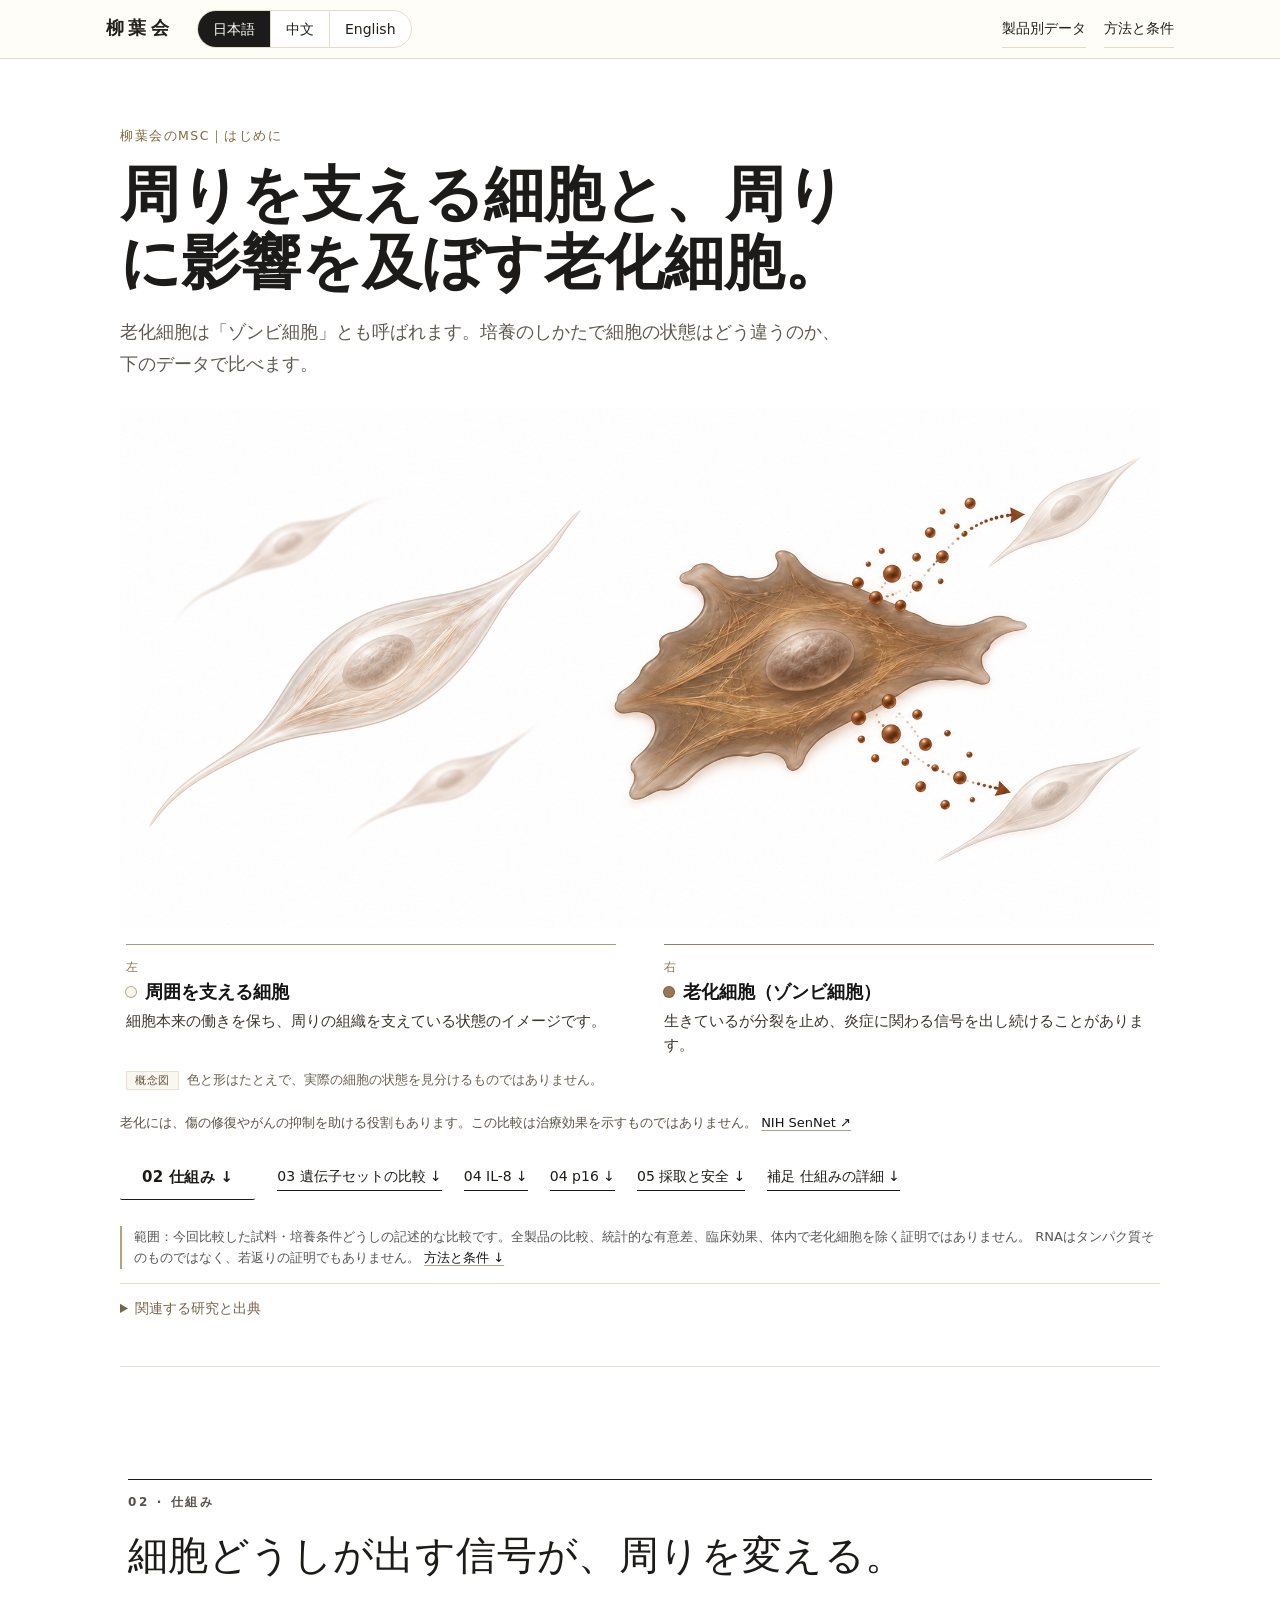
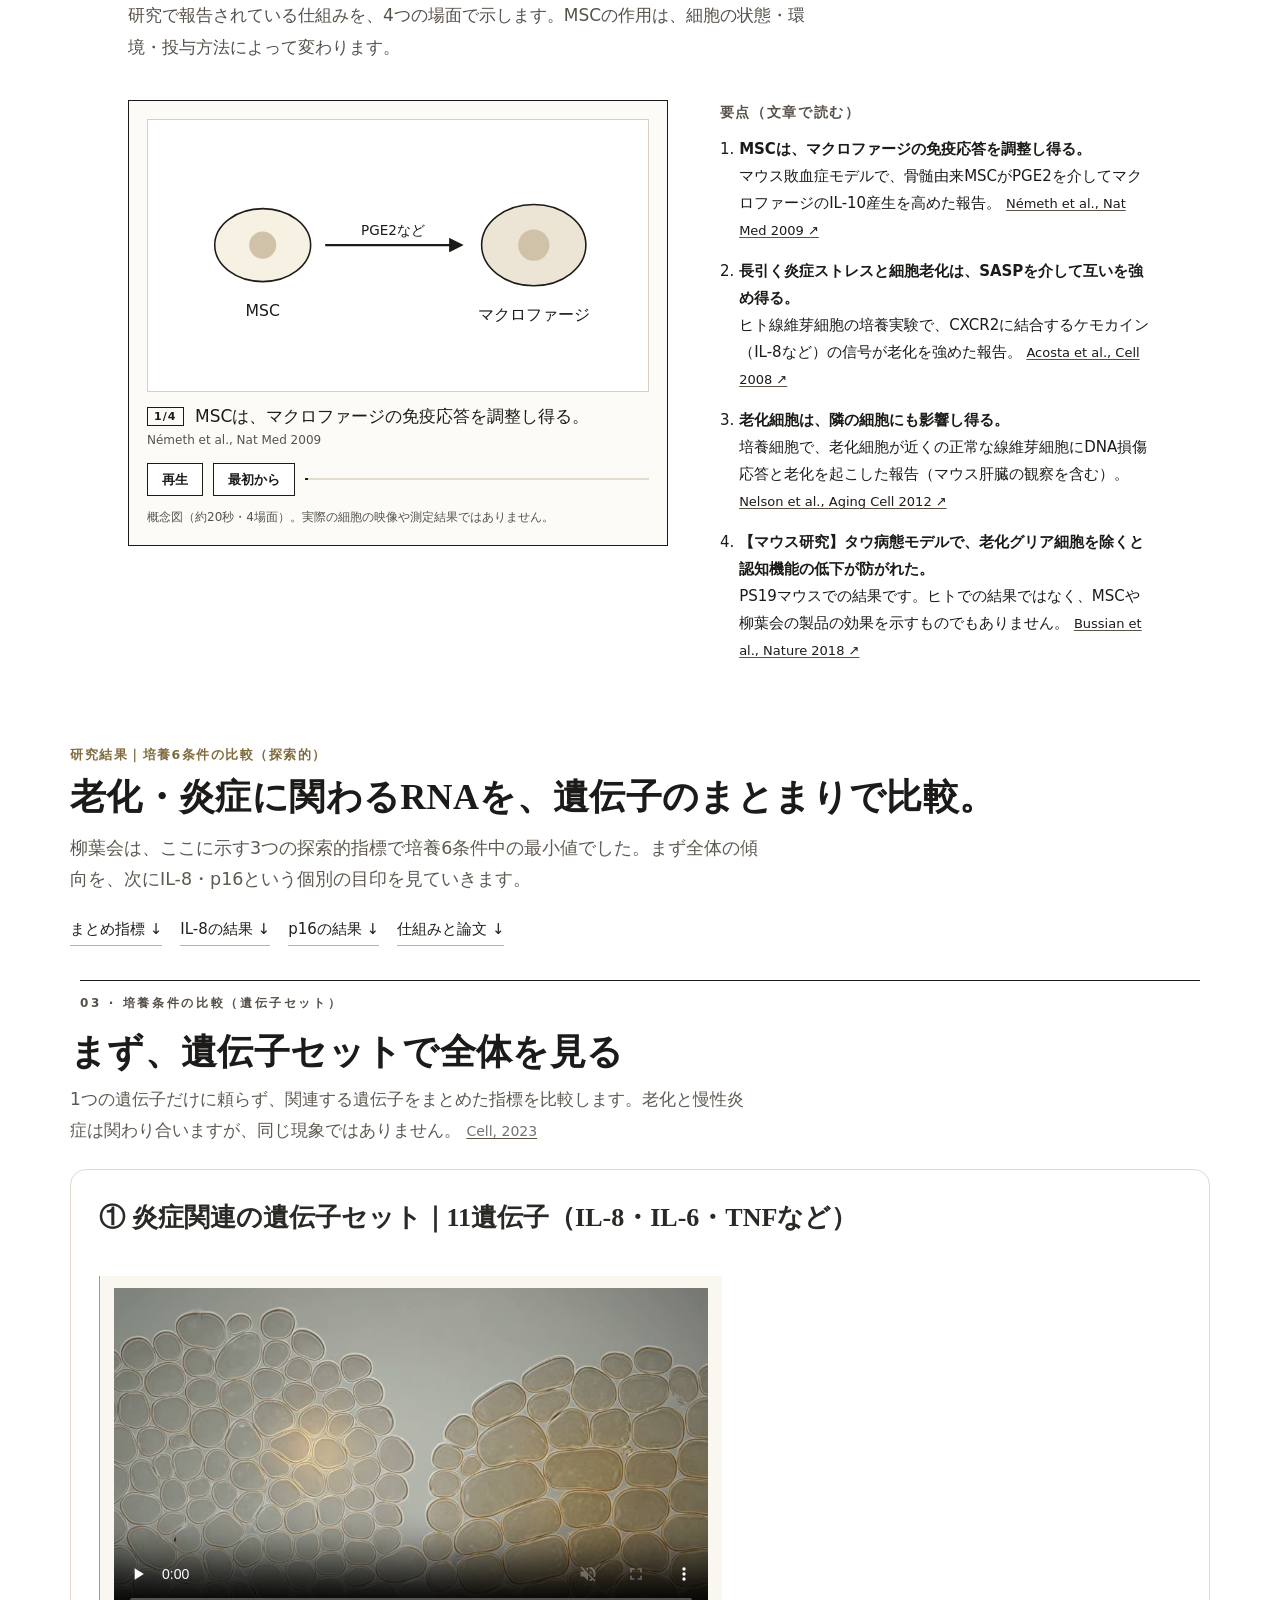
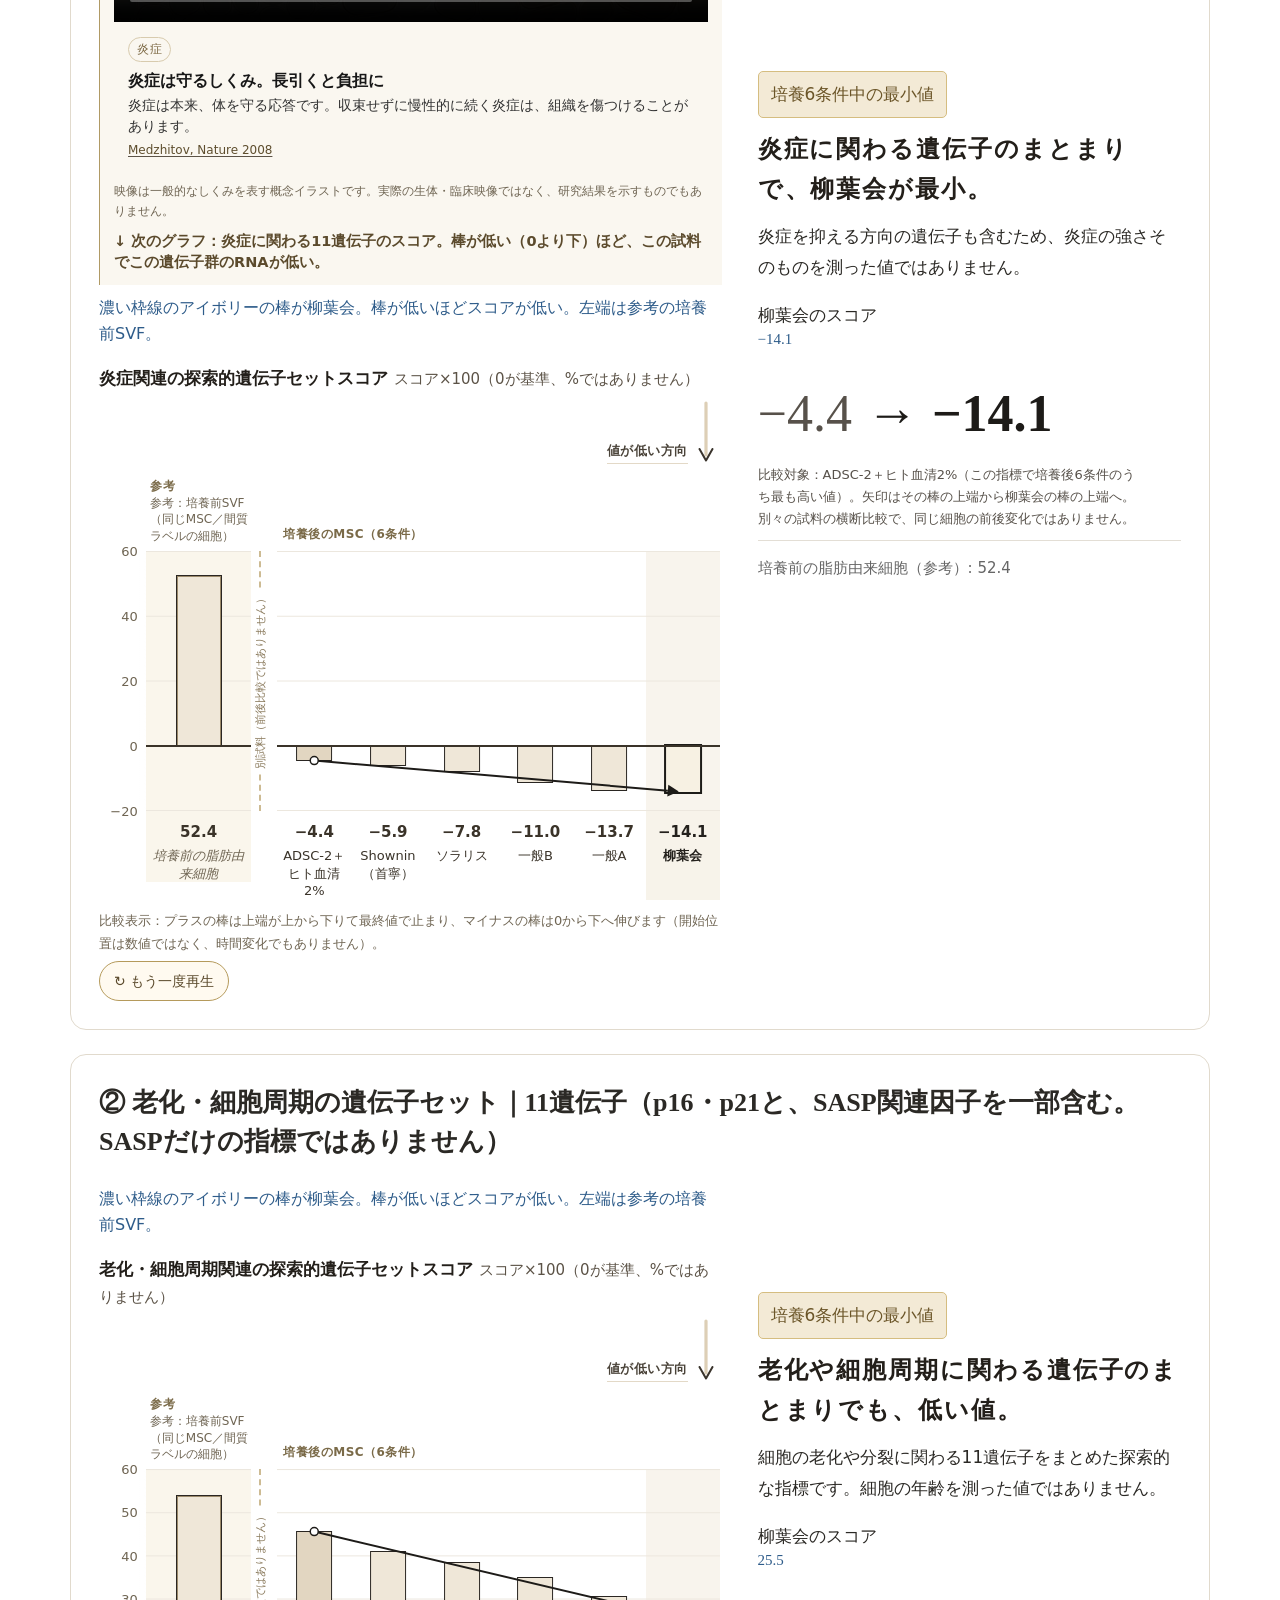
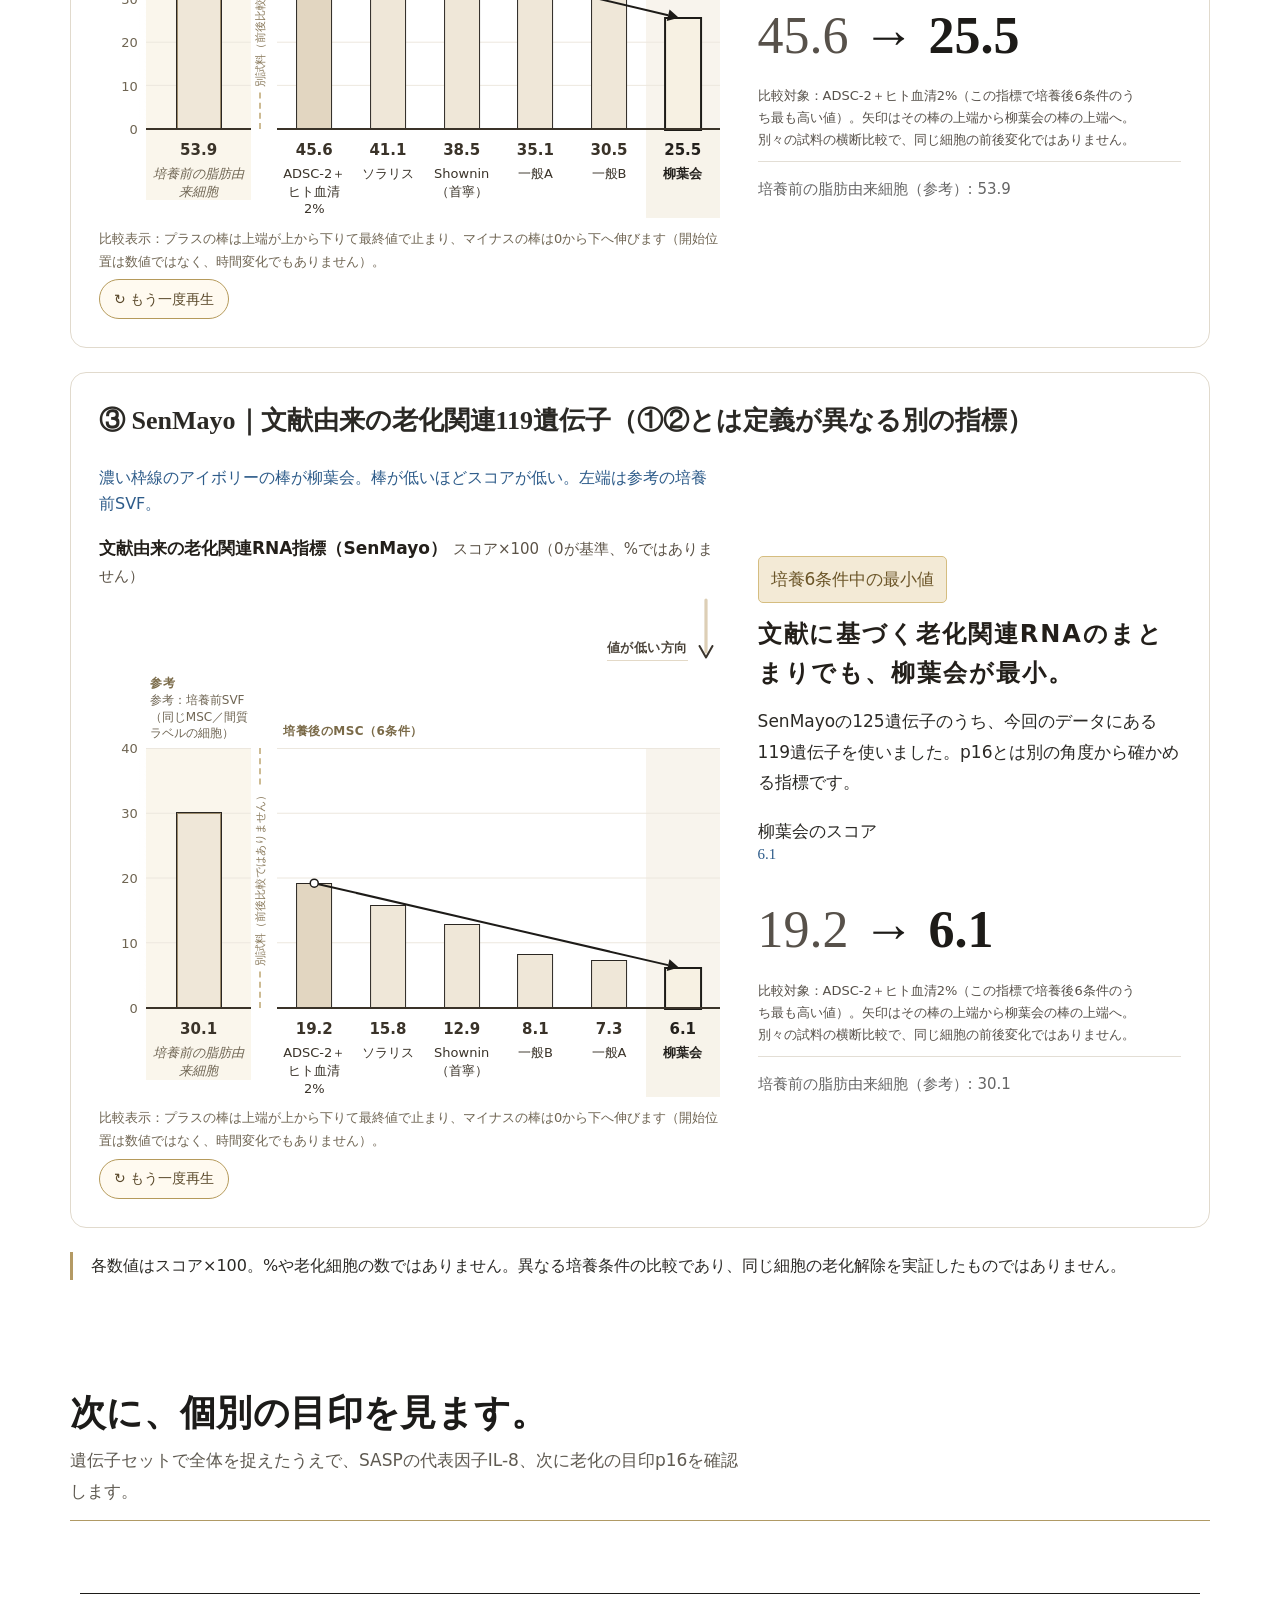
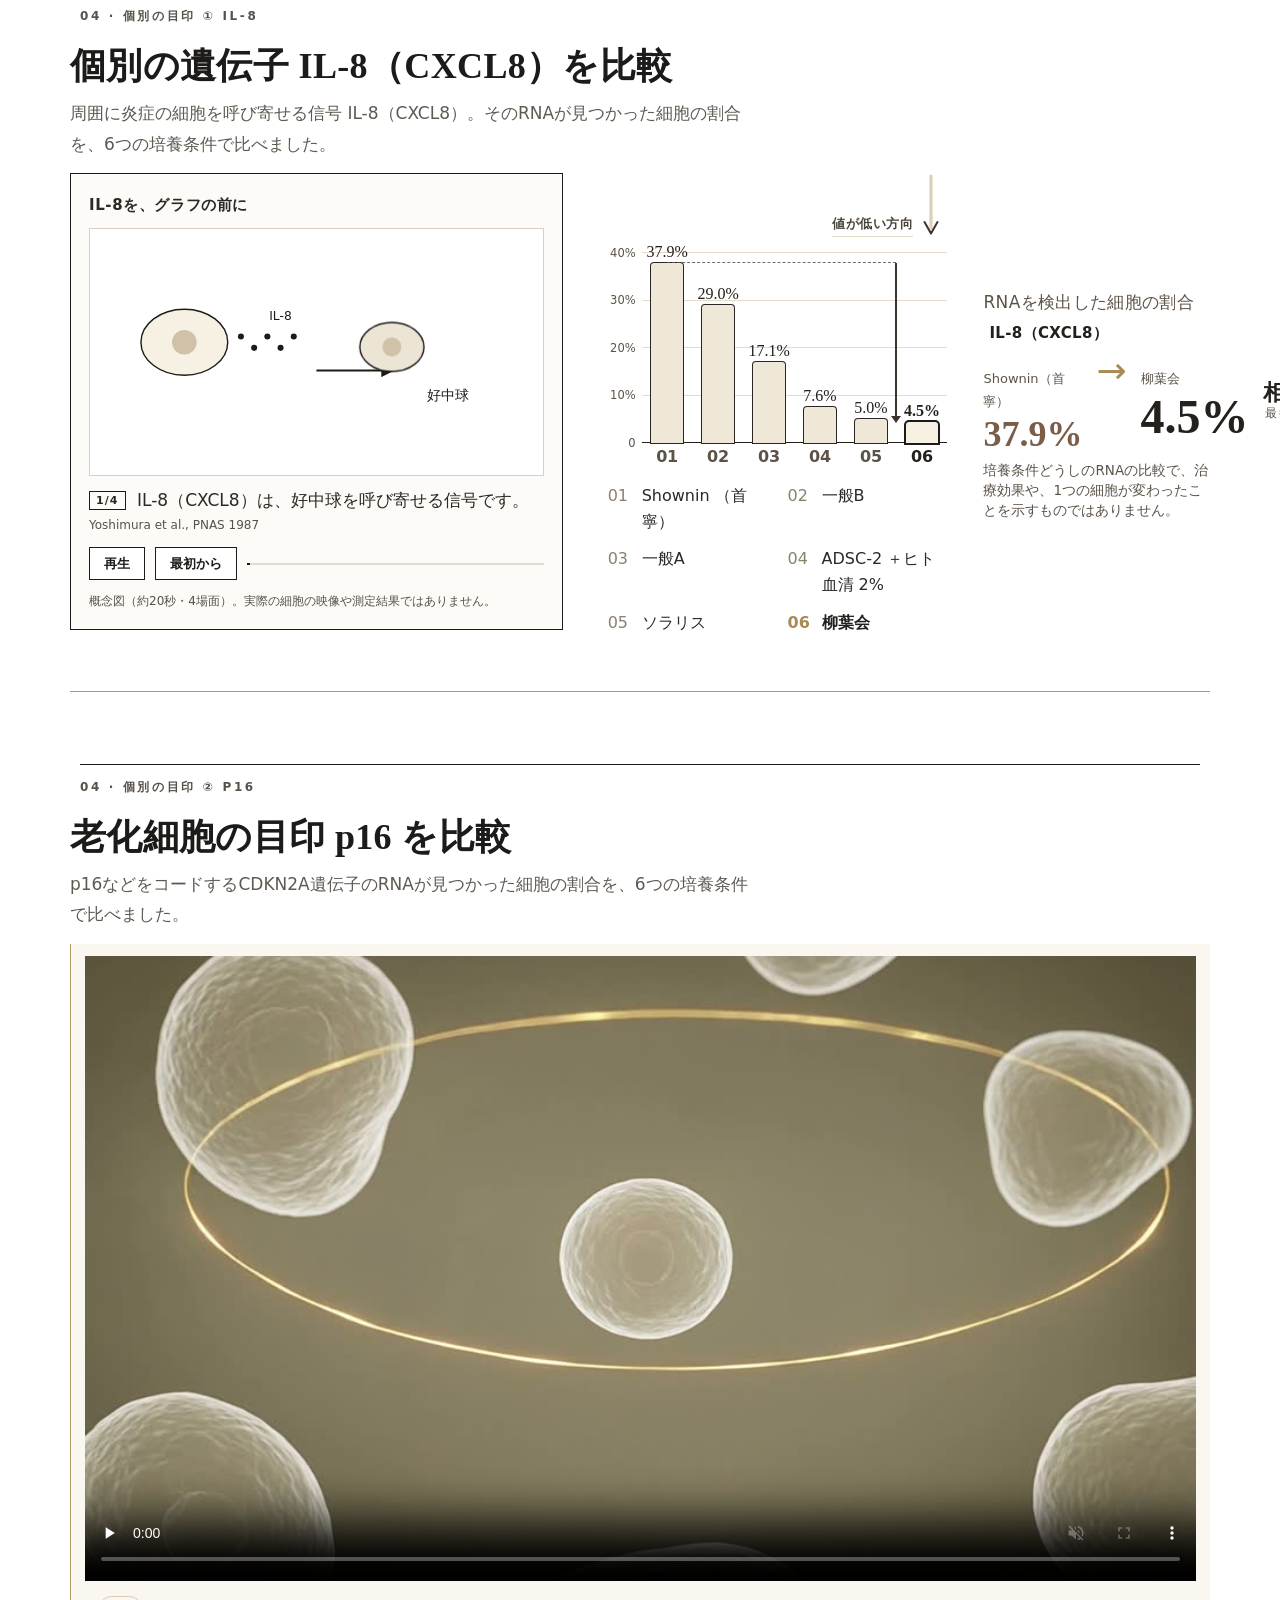
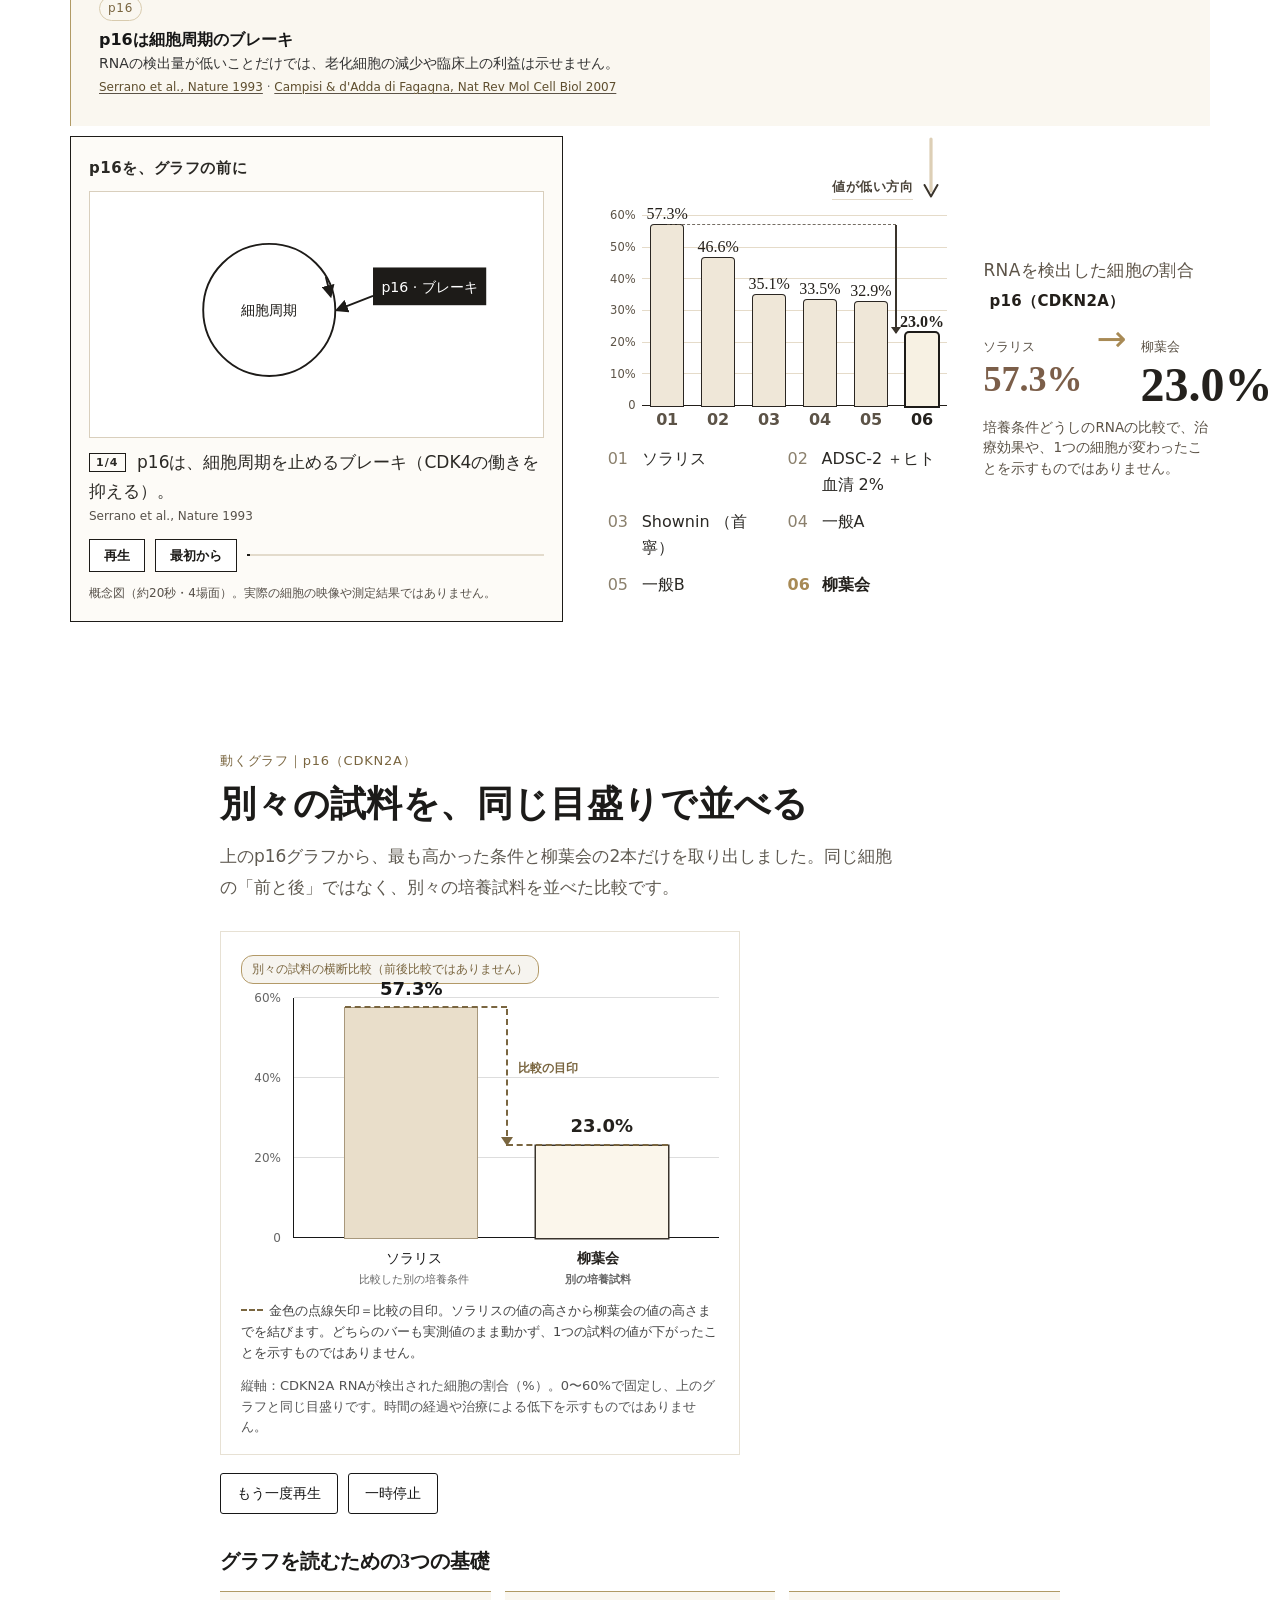
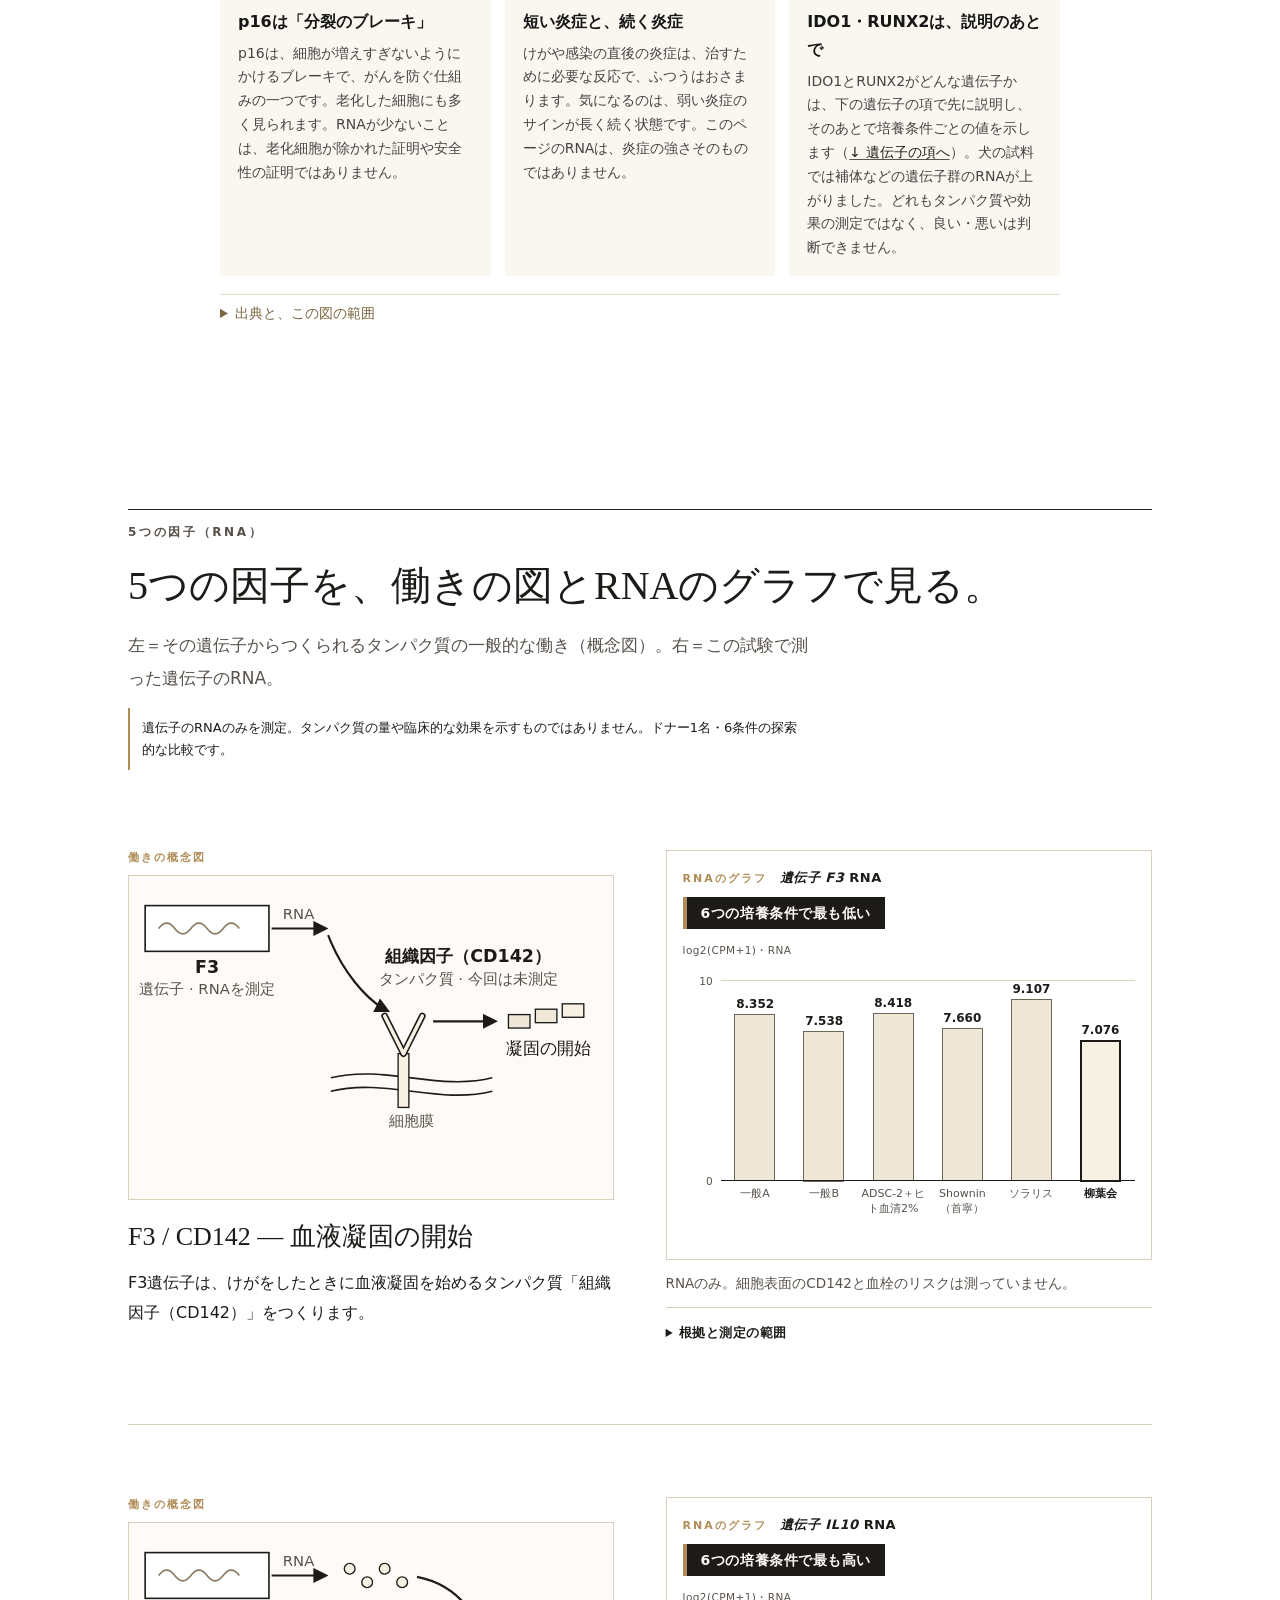
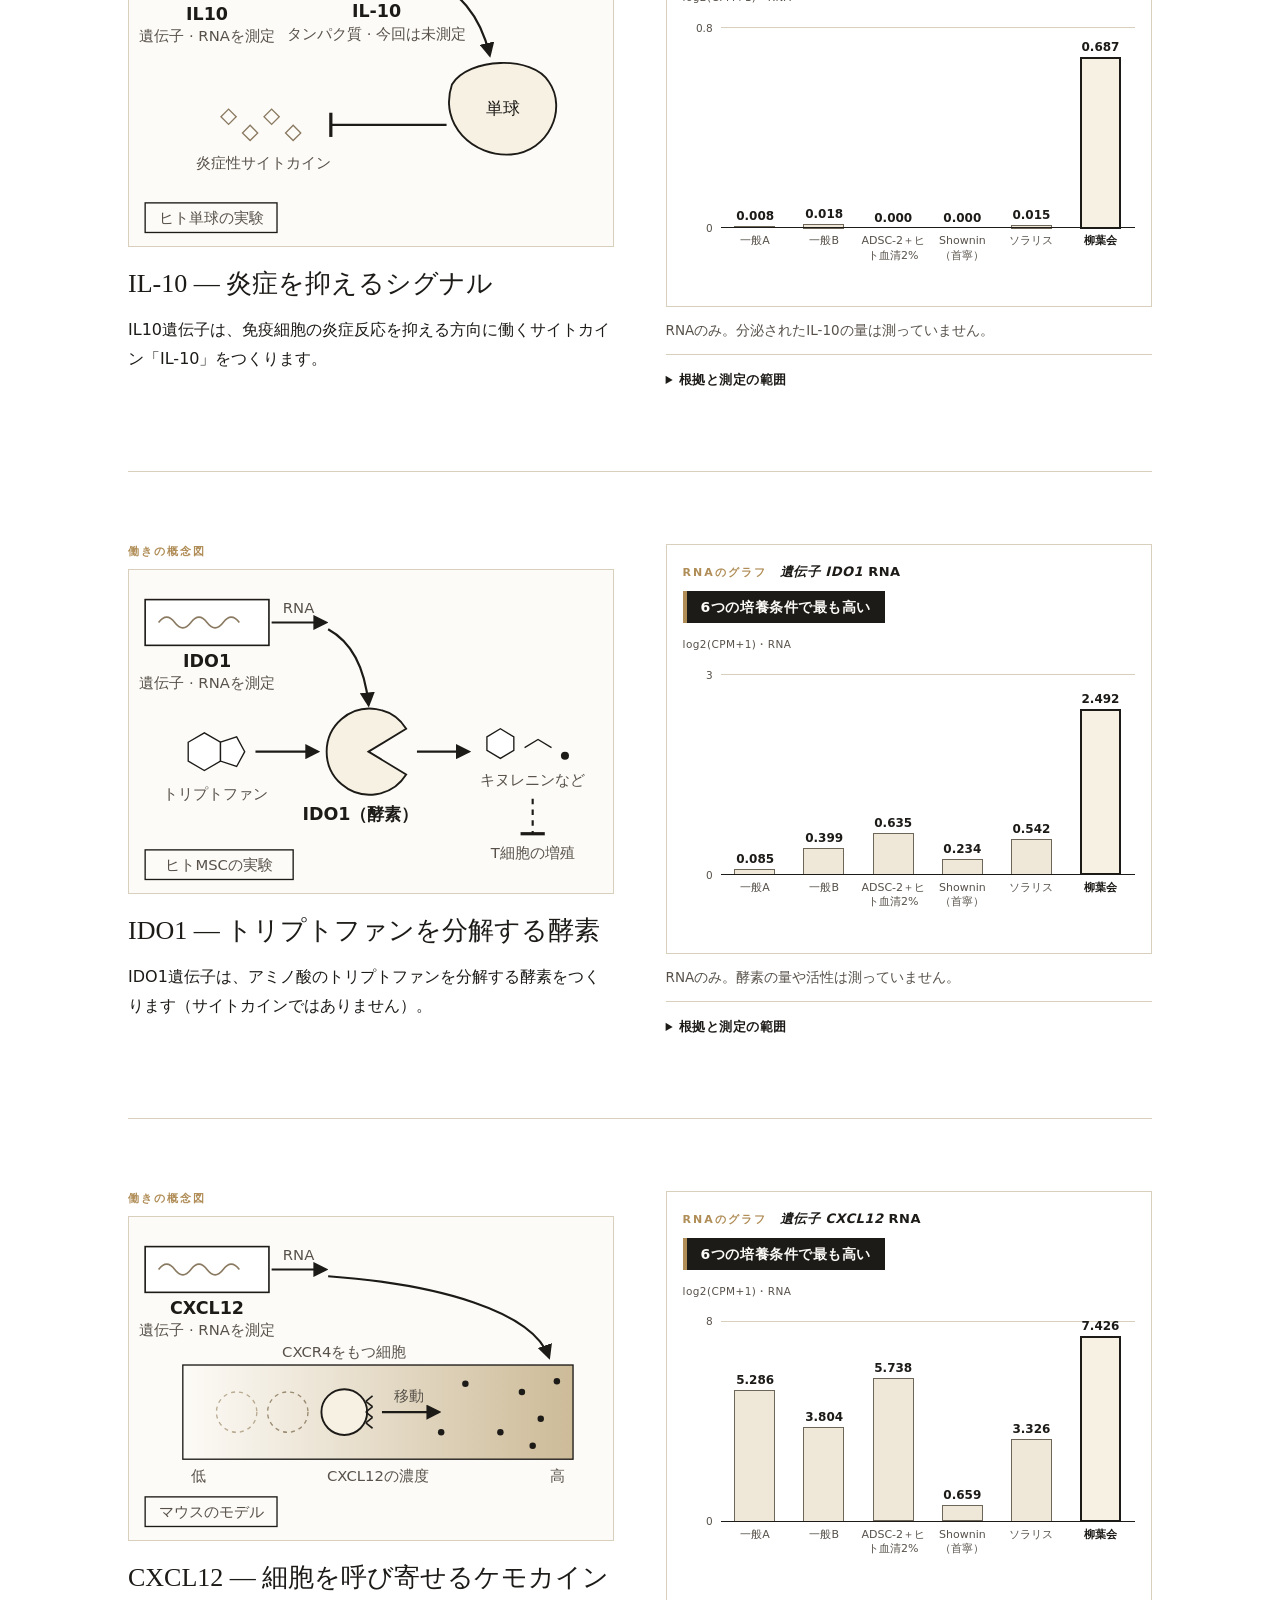
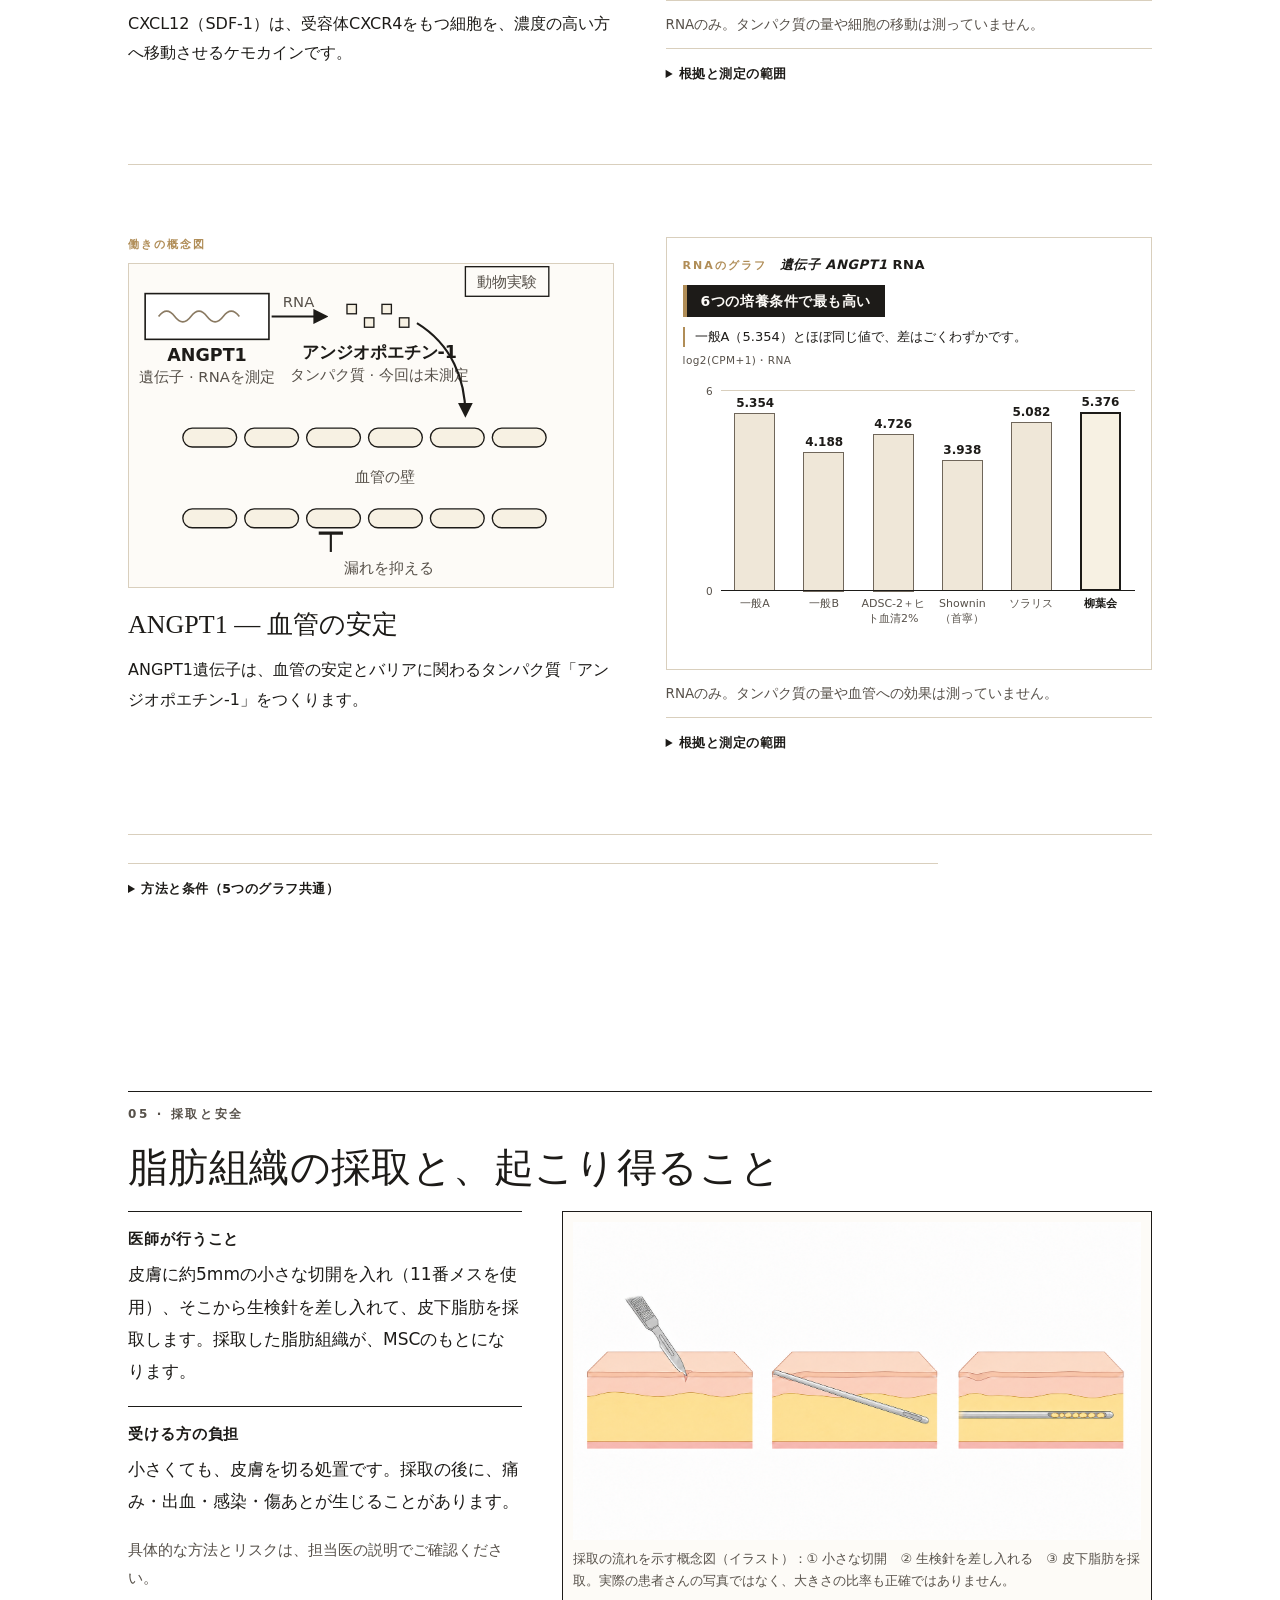
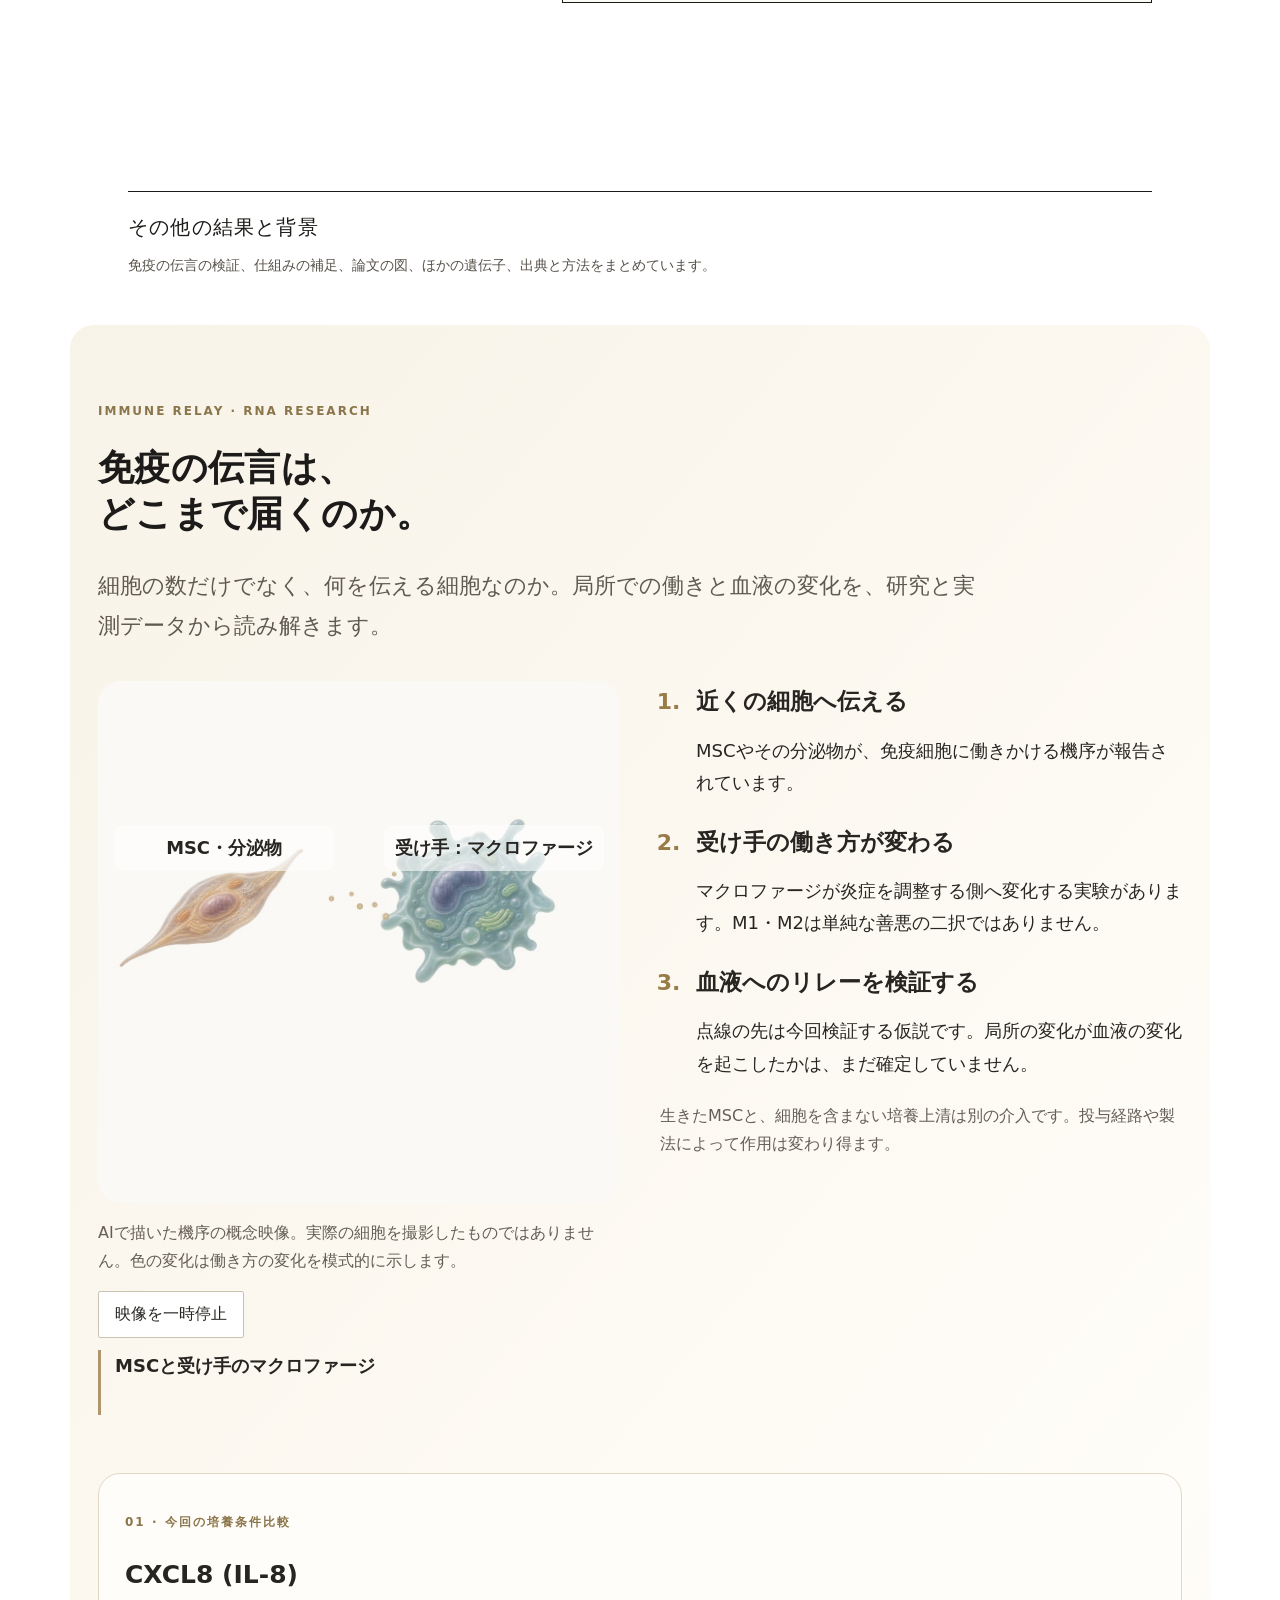
==== commit 935bdc49: "Publish five verified RNA factor explainers and comparison charts" ====
--- a/index.html
+++ b/index.html
@@ -1949,7 +1949,7 @@
 .ri-intro a:focus-visible,.ri-refs summary:focus-visible{outline:3px solid #776548;outline-offset:3px}
 @media (max-width:760px){.ri-intro{padding:28px 0 26px}.ri-title{font-size:clamp(28px,8vw,38px)}.ri-lead{font-size:16px;margin-bottom:20px}.ri-dip-media,.ri-dip-media img{border-radius:12px}.ri-dip-caps{grid-template-columns:1fr;gap:12px;padding:12px 2px 0}.ri-dip-cap{padding-top:10px}}
 @media print{.ri-dip{break-inside:avoid}.ri-dip-media{box-shadow:none}}
-</style><meta name="ryu-build" content="chart-story-20261113-2"/><link rel="stylesheet" href="assets_public/chart-story.css?v=chart-story-20261113-2"/></head><body class="ps-public">
+</style><meta name="ryu-build" content="chart-story-20261113-2"/><link rel="stylesheet" href="assets_public/chart-story.css?v=chart-story-20261113-2"/><link rel="stylesheet" href="assets_public/factor-pairs.css?v=factor-pairs-20261113-2"/></head><body class="ps-public">
 <a class="skip" href="#main">本文へ移動</a>
 <header class="toolbar ps-toolbar"><div class="tb-in">
 <span class="tb-brand">柳葉会</span>
@@ -1957,7 +1957,7 @@
 <button aria-pressed="true" data-set-lang="ja" lang="ja" type="button">日本語</button><button aria-pressed="false" data-set-lang="zh" lang="zh" type="button">中文</button><button aria-pressed="false" data-set-lang="en" lang="en" type="button">English</button></div>
 <span class="tb-links"><a href="products.html?lang=ja" id="products-link">製品別データ</a><a href="#methods-ja" id="methods-link">方法と条件</a></span>
 </div></header>
-<main id="main" tabindex="-1"><div class="edition active" data-lang="ja" lang="ja"><section class="ri-intro ri-hero" aria-labelledby="ri-title-ja"><!-- concept image: cell-states-brown-20261113.png (generated illustration, shape approved by client, colour revision 2026-11-13; unmodified copy; provenance: tools/provenance/cell-states-brown-20261113.json). Illustrative only: not microscopy, not MSC/assay imagery, not a Ryuyokai result. --><div class="ri-hero-copy"><p class="ri-kicker">柳葉会のMSC｜はじめに</p><h1 class="ri-title" id="ri-title-ja">周りを支える細胞と、周りに影響を及ぼす老化細胞。</h1><p class="ri-lead">老化細胞は「ゾンビ細胞」とも呼ばれます。培養のしかたで細胞の状態はどう違うのか、下のデータで比べます。</p></div><figure class="ri-dip"><div class="ri-dip-media"><img src="assets_public/cell-states-brown-20261113.png" alt="概念図。左は細長くなめらかな明るいアイボリー色の細胞。右は平たく広がった茶色の老化細胞で、外へ出る粒と点線の矢印が近くの細胞へ向かい、外に出る信号を表しています。実際のMSCや試験結果の画像ではありません。" width="1774" height="887" decoding="async"/></div><figcaption class="ri-dip-caps"><div class="ri-dip-cap ri-dip-support"><p class="ri-tag">左</p><h2 class="ri-h">周囲を支える細胞</h2><p>細胞本来の働きを保ち、周りの組織を支えている状態のイメージです。</p></div><div class="ri-dip-cap ri-dip-senescent"><p class="ri-tag">右</p><h2 class="ri-h">老化細胞（ゾンビ細胞）</h2><p>生きているが分裂を止め、炎症に関わる信号を出し続けることがあります。</p></div><p class="ri-dip-note"><span class="ri-concept">概念図</span>色と形はたとえで、実際の細胞の状態を見分けるものではありません。</p></figcaption></figure><p class="ri-caveat">老化には、傷の修復やがんの抑制を助ける役割もあります。この比較は治療効果を示すものではありません。 <a href="https://commonfund.nih.gov/senescence/healthrelevance" target="_blank" rel="noopener noreferrer">NIH SenNet ↗</a></p><p class="ri-actions cs-toc"><a class="ri-cta" href="#story-mech-ja">02 仕組み ↓</a><a href="#indices-ja">03 遺伝子セットの比較 ↓</a><a href="#inf-ja">04 IL-8 ↓</a><a href="#sen-ja">04 p16 ↓</a><a href="#story-sample-ja">05 採取と安全 ↓</a><a href="#mechanism-ja">補足 仕組みの詳細 ↓</a></p><p class="ri-limits">範囲：今回比較した試料・培養条件どうしの記述的な比較です。全製品の比較、統計的な有意差、臨床効果、体内で老化細胞を除く証明ではありません。 RNAはタンパク質そのものではなく、若返りの証明でもありません。 <a href="#methods-ja">方法と条件 ↓</a></p><details class="ri-refs"><summary>関連する研究と出典</summary><ul><li><a href="https://commonfund.nih.gov/senescence/healthrelevance" target="_blank" rel="noopener noreferrer">NIH Common Fund (SenNet): Health relevance of senescence ↗</a><span>老化細胞は分裂を止めても活動を続け、分泌物が周りの細胞に影響します。傷の修復やがんの抑制を助ける一方、長く続く状態は病気に関わることがあります。</span></li><li><a href="https://doi.org/10.1186/s13287-026-05193-0" target="_blank" rel="noopener noreferrer">Luo et al., Stem Cell Research &amp; Therapy (2026) ↗</a><span>細胞実験。circRNAによる部分的リプログラミングで、継代を重ねたMSCの老化関連マーカーと炎症性の分泌が下がり、MSCとしての性質は保たれたと報告。ヒト臨床試験ではなく、柳葉会の培養法の効果を実証するものではありません。</span></li><li><a href="https://doi.org/10.1186/s13287-026-04977-8" target="_blank" rel="noopener noreferrer">Tu et al., Stem Cell Research &amp; Therapy (2026) ↗</a><span>センダイウイルス（SeV）による部分的リプログラミングとMSCクローン。RNA量と分泌タンパク質は一貫して対応せず、ストックごとのタンパク質・機能での検証が必要とされています。</span></li><li><a href="https://doi.org/10.1111/acel.70430" target="_blank" rel="noopener noreferrer">Kasamoto et al., Aging Cell (2026) ↗</a><span>老化細胞を除く介入の後、調べたDNAメチル化の老化・年齢・死亡リスク予測指標は変わらないか、むしろ進みました。老化細胞の除去と生物学的年齢の低下は同じではありません。</span></li><li><a href="https://doi.org/10.1038/s41591-026-04562-9" target="_blank" rel="noopener noreferrer">Nature Medicine (2026) ↗</a><span>ヒト介入研究を横断すると、老化時計の反応は時計ごとに異なりました。1つの指標だけでなく、複数の測定が必要です。</span></li></ul></details></section><section class="cs-sec cs-mech" id="story-mech-ja" aria-labelledby="story-mech-ja-h"><p class="cs-chap">02 · 仕組み</p><h2 class="cs-h" id="story-mech-ja-h">細胞どうしが出す信号が、周りを変える。</h2><p class="cs-lead">研究で報告されている仕組みを、4つの場面で示します。MSCの作用は、細胞の状態・環境・投与方法によって変わります。</p><div class="cs-mech-grid"><div class="cs-player " data-cs-player="mech-ja" data-cs-ms="5000"><ol class="cs-stage"><li class="cs-scene" data-cs-i="0"><div class="cs-fig"><svg class="cs-svg" viewBox="0 0 480 260" role="img" aria-label="MSCは、マクロファージの免疫応答を調整し得る。"><defs><marker id="csah-mech-ja0" viewBox="0 0 10 10" refX="8" refY="5" markerWidth="7" markerHeight="7" orient="auto-start-reverse"><path d="M0 0L10 5L0 10z" fill="#1d1b18"/></marker></defs><g class="cs-cell "><ellipse cx="110" cy="120" rx="46" ry="35" fill="#f7f1e3" stroke="#1d1b18" stroke-width="1.5"/><circle cx="110" cy="120" r="13" fill="#cfc2a8"/></g><text x="110" y="188" text-anchor="middle" class="cs-lab">MSC</text><path class="cs-arw " d="M170 120 L300 120" fill="none" stroke="#1d1b18" stroke-width="2" marker-end="url(#csah-mech-ja0)"/><text x="235" y="110" text-anchor="middle" class="cs-lab cs-lab-s">PGE2など</text><g class="cs-cell "><ellipse cx="370" cy="120" rx="50" ry="39" fill="#ece4d4" stroke="#1d1b18" stroke-width="1.5"/><circle cx="370" cy="120" r="15" fill="#cfc2a8"/></g><text x="370" y="192" text-anchor="middle" class="cs-lab">マクロファージ</text></svg><p class="cs-sub"><span class="cs-n">1/4</span> MSCは、マクロファージの免疫応答を調整し得る。 <small class="cs-src">Németh et al., Nat Med 2009</small></p></div></li><li class="cs-scene" data-cs-i="1"><div class="cs-fig"><svg class="cs-svg" viewBox="0 0 480 260" role="img" aria-label="長引く炎症ストレスと細胞老化は、SASPを介して互いを強め得る。"><defs><marker id="csah-mech-ja1" viewBox="0 0 10 10" refX="8" refY="5" markerWidth="7" markerHeight="7" orient="auto-start-reverse"><path d="M0 0L10 5L0 10z" fill="#1d1b18"/></marker></defs><rect x="40" y="95" width="160" height="56" fill="#fff" stroke="#1d1b18"/><text x="120" y="129" text-anchor="middle" class="cs-lab">長引く炎症ストレス</text><rect x="290" y="95" width="150" height="56" fill="#efe5d4" stroke="#3a2a1d"/><text x="365" y="129" text-anchor="middle" class="cs-lab">細胞老化</text><path class="cs-arw cs-a1" d="M200 100 Q245 50 290 100" fill="none" stroke="#1d1b18" stroke-width="2" marker-end="url(#csah-mech-ja1)"/><text x="245" y="15" text-anchor="middle" class="cs-lab cs-lab-s">SASP</text><path class="cs-arw cs-a2" d="M290 148 Q245 198 200 148" fill="none" stroke="#1d1b18" stroke-width="2" marker-end="url(#csah-mech-ja1)"/><text x="245" y="213" text-anchor="middle" class="cs-lab cs-lab-s">SASP</text></svg><p class="cs-sub"><span class="cs-n">2/4</span> 長引く炎症ストレスと細胞老化は、SASPを介して互いを強め得る。 <small class="cs-src">Acosta et al., Cell 2008</small></p></div></li><li class="cs-scene" data-cs-i="2"><div class="cs-fig"><svg class="cs-svg" viewBox="0 0 480 260" role="img" aria-label="老化細胞は、隣の細胞にも影響し得る。"><defs><marker id="csah-mech-ja2" viewBox="0 0 10 10" refX="8" refY="5" markerWidth="7" markerHeight="7" orient="auto-start-reverse"><path d="M0 0L10 5L0 10z" fill="#1d1b18"/></marker></defs><g class="cs-cell "><ellipse cx="120" cy="125" rx="50" ry="39" fill="#8a6849" stroke="#3a2a1d" stroke-width="1.5"/><circle cx="120" cy="125" r="15" fill="#5a4330"/></g><text x="120" y="197" text-anchor="middle" class="cs-lab">老化細胞</text><g class="cs-dots cs-flow"><circle cx="190" cy="119" r="3.2" fill="#8a6849"/><circle cx="204" cy="131" r="3.2" fill="#8a6849"/><circle cx="218" cy="119" r="3.2" fill="#8a6849"/><circle cx="232" cy="131" r="3.2" fill="#8a6849"/><circle cx="246" cy="119" r="3.2" fill="#8a6849"/><circle cx="260" cy="131" r="3.2" fill="#8a6849"/></g><path class="cs-arw " d="M185 155 L300 155" fill="none" stroke="#1d1b18" stroke-width="2" stroke-dasharray="5 5" marker-end="url(#csah-mech-ja2)"/><g class="cs-cell cs-turn"><ellipse cx="370" cy="125" rx="46" ry="35" fill="#e9dcc7" stroke="#1d1b18" stroke-width="1.5"/><circle cx="370" cy="125" r="13" fill="#cfc2a8"/></g><text x="370" y="193" text-anchor="middle" class="cs-lab">隣の細胞</text></svg><p class="cs-sub"><span class="cs-n">3/4</span> 老化細胞は、隣の細胞にも影響し得る。 <small class="cs-src">Nelson et al., Aging Cell 2012</small></p></div></li><li class="cs-scene" data-cs-i="3"><div class="cs-fig"><svg class="cs-svg" viewBox="0 0 480 260" role="img" aria-label="【マウス研究】タウ病態モデルで、老化グリア細胞を除くと認知機能の低下が防がれた。"><defs><marker id="csah-mech-ja3" viewBox="0 0 10 10" refX="8" refY="5" markerWidth="7" markerHeight="7" orient="auto-start-reverse"><path d="M0 0L10 5L0 10z" fill="#1d1b18"/></marker></defs><rect x="24" y="20" width="132" height="30" fill="#1d1b18"/><text x="90" y="41" text-anchor="middle" class="cs-lab cs-inv">マウス研究</text><g class="cs-cell cs-fade"><ellipse cx="150" cy="145" rx="40" ry="31" fill="#8a6849" stroke="#3a2a1d" stroke-width="1.5"/><circle cx="150" cy="145" r="12" fill="#5a4330"/></g><text x="150" y="207" text-anchor="middle" class="cs-lab">老化したグリア細胞</text><path class="cs-arw " d="M205 145 L305 145" fill="none" stroke="#1d1b18" stroke-width="2" marker-end="url(#csah-mech-ja3)"/><g class="cs-cell "><ellipse cx="370" cy="145" rx="40" ry="31" fill="#f7f1e3" stroke="#1d1b18" stroke-width="1.5"/><circle cx="370" cy="145" r="12" fill="#cfc2a8"/></g></svg><p class="cs-sub"><span class="cs-n">4/4</span> 【マウス研究】タウ病態モデルで、老化グリア細胞を除くと認知機能の低下が防がれた。 <small class="cs-src">Bussian et al., Nature 2018</small></p></div></li></ol><div class="cs-ctl" hidden=""><button type="button" class="cs-btn" data-cs-play="" data-cs-lplay="再生" data-cs-lpause="一時停止">一時停止</button><button type="button" class="cs-btn" data-cs-replay="">最初から</button><span class="cs-prog" aria-hidden="true"><i></i></span></div><p class="cs-note">概念図（約20秒・4場面）。実際の細胞の映像や測定結果ではありません。</p></div><div class="cs-summary"><h3>要点（文章で読む）</h3><ol><li><strong>MSCは、マクロファージの免疫応答を調整し得る。</strong> マウス敗血症モデルで、骨髄由来MSCがPGE2を介してマクロファージのIL-10産生を高めた報告。 <a href="https://doi.org/10.1038/nm.1905" target="_blank" rel="noopener noreferrer">Németh et al., Nat Med 2009 ↗</a></li><li><strong>長引く炎症ストレスと細胞老化は、SASPを介して互いを強め得る。</strong> ヒト線維芽細胞の培養実験で、CXCR2に結合するケモカイン（IL-8など）の信号が老化を強めた報告。 <a href="https://doi.org/10.1016/j.cell.2008.03.038" target="_blank" rel="noopener noreferrer">Acosta et al., Cell 2008 ↗</a></li><li><strong>老化細胞は、隣の細胞にも影響し得る。</strong> 培養細胞で、老化細胞が近くの正常な線維芽細胞にDNA損傷応答と老化を起こした報告（マウス肝臓の観察を含む）。 <a href="https://doi.org/10.1111/j.1474-9726.2012.00795.x" target="_blank" rel="noopener noreferrer">Nelson et al., Aging Cell 2012 ↗</a></li><li><strong>【マウス研究】タウ病態モデルで、老化グリア細胞を除くと認知機能の低下が防がれた。</strong> PS19マウスでの結果です。ヒトでの結果ではなく、MSCや柳葉会の製品の効果を示すものでもありません。 <a href="https://doi.org/10.1038/s41586-018-0543-y" target="_blank" rel="noopener noreferrer">Bussian et al., Nature 2018 ↗</a></li></ol></div></div></section><header class="ps-head"><p class="kicker lp-kicker">研究結果｜培養6条件の比較（探索的）</p><h2 class="lp-display">老化・炎症に関わるRNAを、遺伝子のまとまりで比較。</h2><p class="lp-lead">柳葉会は、ここに示す3つの探索的指標で培養6条件中の最小値でした。まず全体の傾向を、次にIL-8・p16という個別の目印を見ていきます。</p><p class="ps-jump"><a href="#indices-ja">まとめ指標 ↓</a><a href="#inf-ja">IL-8の結果 ↓</a><a href="#sen-ja">p16の結果 ↓</a><a href="#mechanism-ja">仕組みと論文 ↓</a></p></header><div class="ps-story" data-ps-story=""><section class="ps-sec ms-overview dir-low cs-groups" id="indices-ja"><p class="cs-chap">03 · 培養条件の比較（遺伝子セット）</p><h2 class="ps-h">まず、遺伝子セットで全体を見る</h2><p class="ps-lead">1つの遺伝子だけに頼らず、関連する遺伝子をまとめた指標を比較します。老化と慢性炎症は関わり合いますが、同じ現象ではありません。 <a class="ms-source" href="https://doi.org/10.1016/j.cell.2022.11.001">Cell, 2023</a></p><article class="ms-index-card"><h3>① 炎症関連の遺伝子セット｜11遺伝子（IL-8・IL-6・TNFなど）</h3><div class="ms-card-grid"><div class="ms-figure"><div class="psx-explain" data-psx-topic="inf"><figure class="scm-fig"><video aria-label="概念イメージ：一般的な細胞の描写です。実際の組織映像ではなく、炎症の経過を示すものではありません。" class="scm-video" controls="" height="540" muted="" playsinline="" poster="assets_public/science/sci-s01.jpg" preload="none" width="960"><source src="assets_public/science/sci-s01.mp4" type="video/mp4"/></video><figcaption><span class="scm-label">炎症</span><h3 class="scm-t">炎症は守るしくみ。長引くと負担に</h3><p class="scm-b">炎症は本来、体を守る応答です。収束せずに慢性的に続く炎症は、組織を傷つけることがあります。</p><p class="scm-ref"><a href="https://doi.org/10.1038/nature07201" rel="noopener noreferrer" target="_blank">Medzhitov, Nature 2008</a></p></figcaption></figure><p class="scm-note">映像は一般的なしくみを表す概念イラストです。実際の生体・臨床映像ではなく、研究結果を示すものでもありません。</p><p class="psx-next">↓ 次のグラフ：炎症に関わる11遺伝子のスコア。棒が低い（0より下）ほど、この試料でこの遺伝子群のRNAが低い。</p></div><p class="ms-read">濃い枠線のアイボリーの棒が柳葉会。棒が低いほどスコアが低い。左端は参考の培養前SVF。</p><figure class="ps-pos ps-vert psv-bars cs-anch" data-ps-axis="−20..60" data-ps-order="ADSC2,SHOWNIN,SOL,GENERAL_B,GENERAL_A,DAIBA" data-ps-pos="inf" style="--psv-steps:4"><figcaption class="ps-poscap">炎症関連の探索的遺伝子セットスコア <small>スコア×100（0が基準、%ではありません）</small></figcaption><p class="psv-dir"><span>値が低い方向</span><svg class="psv-dir-ic" viewBox="0 0 20 64" width="20" height="64" aria-hidden="true" focusable="false"><path class="psv-dir-shaft" d="M10 3V55" fill="none" stroke-linecap="round"/><path class="psv-dir-head" d="M3.5 49 10 60.5 16.5 49" fill="none" stroke-linecap="round" stroke-linejoin="round"/></svg></p><div class="psv-scroll" tabindex="0" role="group" aria-label="グラフ（狭い画面では横にスクロール）"><div class="psv-plot"><div aria-hidden="true" class="ps-pax"><span class="ps-pn"></span><span class="ps-pticks"><span style="bottom:0.000%">−20</span><span style="bottom:25.000%">0</span><span style="bottom:50.000%">20</span><span style="bottom:75.000%">40</span><span style="bottom:100.000%">60</span></span><span class="ps-pv"></span></div><p class="ps-reflab"><span class="psv-reftag">参考</span>参考：培養前SVF（同じMSC／間質ラベルの細胞）</p><ol class="ps-plist ps-refl"><li style="--i:0" class="ps-prow ps-reference-row" data-ps-cond="SVF" data-ps-raw="0.5243"><span class="ps-pn">培養前の脂肪由来細胞</span><span class="ps-ptrack"><i class="ps-p0" style="--z:25.000%"></i><b class="ps-pbar pos" style="--y:90.538%;--z:25.000%;--b:25.000%;--h:65.538%"></b></span><span class="ps-pv">52.4</span></li></ol><span class="psv-div" aria-hidden="true"><span>別試料（前後比較ではありません）</span></span><p class="psv-mainlab">培養後のMSC（6条件）</p><ol class="ps-plist"><li style="--i:1" class="ps-prow cmp" data-ps-cond="ADSC2" data-ps-raw="-0.0441"><span class="ps-pn">ADSC-2＋ヒト血清2%</span><span class="ps-ptrack"><i class="ps-p0" style="--z:25.000%"></i><b class="ps-pbar neg" style="--y:19.488%;--z:25.000%;--b:19.488%;--h:5.512%"></b></span><span class="ps-pv">−4.4</span></li><li style="--i:2" class="ps-prow" data-ps-cond="SHOWNIN" data-ps-raw="-0.0588"><span class="ps-pn">Shownin（首寧）</span><span class="ps-ptrack"><i class="ps-p0" style="--z:25.000%"></i><b class="ps-pbar neg" style="--y:17.650%;--z:25.000%;--b:17.650%;--h:7.350%"></b></span><span class="ps-pv">−5.9</span></li><li style="--i:3" class="ps-prow" data-ps-cond="SOL" data-ps-raw="-0.0783"><span class="ps-pn">ソラリス</span><span class="ps-ptrack"><i class="ps-p0" style="--z:25.000%"></i><b class="ps-pbar neg" style="--y:15.212%;--z:25.000%;--b:15.212%;--h:9.788%"></b></span><span class="ps-pv">−7.8</span></li><li style="--i:4" class="ps-prow" data-ps-cond="GENERAL_B" data-ps-raw="-0.1103"><span class="ps-pn">一般B</span><span class="ps-ptrack"><i class="ps-p0" style="--z:25.000%"></i><b class="ps-pbar neg" style="--y:11.212%;--z:25.000%;--b:11.212%;--h:13.788%"></b></span><span class="ps-pv">−11.0</span></li><li style="--i:5" class="ps-prow" data-ps-cond="GENERAL_A" data-ps-raw="-0.1374"><span class="ps-pn">一般A</span><span class="ps-ptrack"><i class="ps-p0" style="--z:25.000%"></i><b class="ps-pbar neg" style="--y:7.825%;--z:25.000%;--b:7.825%;--h:17.175%"></b></span><span class="ps-pv">−13.7</span></li><li style="--i:6" class="ps-prow focus" data-ps-cond="DAIBA" data-ps-raw="-0.1407"><span class="ps-pn">柳葉会</span><span class="ps-ptrack"><i class="ps-p0" style="--z:25.000%"></i><b class="ps-pbar neg" style="--y:7.412%;--z:25.000%;--b:7.412%;--h:17.588%"></b></span><span class="ps-pv">−14.1</span></li></ol></div></div><div class="psv-ctl"><p class="psv-hint">← 横にスクロールできます →</p><p class="psv-note">比較表示：プラスの棒は上端が上から下りて最終値で止まり、マイナスの棒は0から下へ伸びます（開始位置は数値ではなく、時間変化でもありません）。</p><button type="button" class="psv-replay" hidden="">↻ もう一度再生</button></div></figure></div><div class="ms-explanation"><p class="ms-rank">培養6条件中の最小値</p><h4>炎症に関わる遺伝子のまとまりで、柳葉会が最小。</h4><p>炎症を抑える方向の遺伝子も含むため、炎症の強さそのものを測った値ではありません。</p><p class="ms-result-label">柳葉会のスコア</p><p class="ms-result">−14.1</p><p class="ms-value-pair"><span>−4.4</span><span class="ms-direction">→</span><strong>−14.1</strong></p><p class="ms-small cs-cmpnote">比較対象：ADSC-2＋ヒト血清2%（この指標で培養後6条件のうち最も高い値）。矢印はその棒の上端から柳葉会の棒の上端へ。別々の試料の横断比較で、同じ細胞の前後変化ではありません。</p><p class="ms-reference">培養前の脂肪由来細胞（参考）: 52.4</p></div></div></article><article class="ms-index-card"><h3>② 老化・細胞周期の遺伝子セット｜11遺伝子（p16・p21と、SASP関連因子を一部含む。SASPだけの指標ではありません）</h3><div class="ms-card-grid"><div class="ms-figure"><p class="ms-read">濃い枠線のアイボリーの棒が柳葉会。棒が低いほどスコアが低い。左端は参考の培養前SVF。</p><figure class="ps-pos ps-vert psv-bars cs-anch" data-ps-axis="0..60" data-ps-order="ADSC2,SOL,SHOWNIN,GENERAL_A,GENERAL_B,DAIBA" data-ps-pos="sen" style="--psv-steps:6"><figcaption class="ps-poscap">老化・細胞周期関連の探索的遺伝子セットスコア <small>スコア×100（0が基準、%ではありません）</small></figcaption><p class="psv-dir"><span>値が低い方向</span><svg class="psv-dir-ic" viewBox="0 0 20 64" width="20" height="64" aria-hidden="true" focusable="false"><path class="psv-dir-shaft" d="M10 3V55" fill="none" stroke-linecap="round"/><path class="psv-dir-head" d="M3.5 49 10 60.5 16.5 49" fill="none" stroke-linecap="round" stroke-linejoin="round"/></svg></p><div class="psv-scroll" tabindex="0" role="group" aria-label="グラフ（狭い画面では横にスクロール）"><div class="psv-plot"><div aria-hidden="true" class="ps-pax"><span class="ps-pn"></span><span class="ps-pticks"><span style="bottom:0.000%">0</span><span style="bottom:16.667%">10</span><span style="bottom:33.333%">20</span><span style="bottom:50.000%">30</span><span style="bottom:66.667%">40</span><span style="bottom:83.333%">50</span><span style="bottom:100.000%">60</span></span><span class="ps-pv"></span></div><p class="ps-reflab"><span class="psv-reftag">参考</span>参考：培養前SVF（同じMSC／間質ラベルの細胞）</p><ol class="ps-plist ps-refl"><li style="--i:0" class="ps-prow ps-reference-row" data-ps-cond="SVF" data-ps-raw="0.5391"><span class="ps-pn">培養前の脂肪由来細胞</span><span class="ps-ptrack"><i class="ps-p0" style="--z:0.000%"></i><b class="ps-pbar pos" style="--y:89.850%;--z:0.000%;--b:0.000%;--h:89.850%"></b></span><span class="ps-pv">53.9</span></li></ol><span class="psv-div" aria-hidden="true"><span>別試料（前後比較ではありません）</span></span><p class="psv-mainlab">培養後のMSC（6条件）</p><ol class="ps-plist"><li style="--i:1" class="ps-prow cmp" data-ps-cond="ADSC2" data-ps-raw="0.456"><span class="ps-pn">ADSC-2＋ヒト血清2%</span><span class="ps-ptrack"><i class="ps-p0" style="--z:0.000%"></i><b class="ps-pbar pos" style="--y:76.000%;--z:0.000%;--b:0.000%;--h:76.000%"></b></span><span class="ps-pv">45.6</span></li><li style="--i:2" class="ps-prow" data-ps-cond="SOL" data-ps-raw="0.4113"><span class="ps-pn">ソラリス</span><span class="ps-ptrack"><i class="ps-p0" style="--z:0.000%"></i><b class="ps-pbar pos" style="--y:68.550%;--z:0.000%;--b:0.000%;--h:68.550%"></b></span><span class="ps-pv">41.1</span></li><li style="--i:3" class="ps-prow" data-ps-cond="SHOWNIN" data-ps-raw="0.3848"><span class="ps-pn">Shownin（首寧）</span><span class="ps-ptrack"><i class="ps-p0" style="--z:0.000%"></i><b class="ps-pbar pos" style="--y:64.133%;--z:0.000%;--b:0.000%;--h:64.133%"></b></span><span class="ps-pv">38.5</span></li><li style="--i:4" class="ps-prow" data-ps-cond="GENERAL_A" data-ps-raw="0.3512"><span class="ps-pn">一般A</span><span class="ps-ptrack"><i class="ps-p0" style="--z:0.000%"></i><b class="ps-pbar pos" style="--y:58.533%;--z:0.000%;--b:0.000%;--h:58.533%"></b></span><span class="ps-pv">35.1</span></li><li style="--i:5" class="ps-prow" data-ps-cond="GENERAL_B" data-ps-raw="0.3053"><span class="ps-pn">一般B</span><span class="ps-ptrack"><i class="ps-p0" style="--z:0.000%"></i><b class="ps-pbar pos" style="--y:50.883%;--z:0.000%;--b:0.000%;--h:50.883%"></b></span><span class="ps-pv">30.5</span></li><li style="--i:6" class="ps-prow focus" data-ps-cond="DAIBA" data-ps-raw="0.2549"><span class="ps-pn">柳葉会</span><span class="ps-ptrack"><i class="ps-p0" style="--z:0.000%"></i><b class="ps-pbar pos" style="--y:42.483%;--z:0.000%;--b:0.000%;--h:42.483%"></b></span><span class="ps-pv">25.5</span></li></ol></div></div><div class="psv-ctl"><p class="psv-hint">← 横にスクロールできます →</p><p class="psv-note">比較表示：プラスの棒は上端が上から下りて最終値で止まり、マイナスの棒は0から下へ伸びます（開始位置は数値ではなく、時間変化でもありません）。</p><button type="button" class="psv-replay" hidden="">↻ もう一度再生</button></div></figure></div><div class="ms-explanation"><p class="ms-rank">培養6条件中の最小値</p><h4>老化や細胞周期に関わる遺伝子のまとまりでも、低い値。</h4><p>細胞の老化や分裂に関わる11遺伝子をまとめた探索的な指標です。細胞の年齢を測った値ではありません。</p><p class="ms-result-label">柳葉会のスコア</p><p class="ms-result">25.5</p><p class="ms-value-pair"><span>45.6</span><span class="ms-direction">→</span><strong>25.5</strong></p><p class="ms-small cs-cmpnote">比較対象：ADSC-2＋ヒト血清2%（この指標で培養後6条件のうち最も高い値）。矢印はその棒の上端から柳葉会の棒の上端へ。別々の試料の横断比較で、同じ細胞の前後変化ではありません。</p><p class="ms-reference">培養前の脂肪由来細胞（参考）: 53.9</p></div></div></article><article class="ms-index-card"><h3>③ SenMayo｜文献由来の老化関連119遺伝子（①②とは定義が異なる別の指標）</h3><div class="ms-card-grid"><div class="ms-figure"><p class="ms-read">濃い枠線のアイボリーの棒が柳葉会。棒が低いほどスコアが低い。左端は参考の培養前SVF。</p><figure class="ps-pos ps-vert psv-bars cs-anch" data-ps-axis="0..40" data-ps-order="ADSC2,SOL,SHOWNIN,GENERAL_B,GENERAL_A,DAIBA" data-ps-pos="senmayo" style="--psv-steps:4"><figcaption class="ps-poscap">文献由来の老化関連RNA指標（SenMayo） <small>スコア×100（0が基準、%ではありません）</small></figcaption><p class="psv-dir"><span>値が低い方向</span><svg class="psv-dir-ic" viewBox="0 0 20 64" width="20" height="64" aria-hidden="true" focusable="false"><path class="psv-dir-shaft" d="M10 3V55" fill="none" stroke-linecap="round"/><path class="psv-dir-head" d="M3.5 49 10 60.5 16.5 49" fill="none" stroke-linecap="round" stroke-linejoin="round"/></svg></p><div class="psv-scroll" tabindex="0" role="group" aria-label="グラフ（狭い画面では横にスクロール）"><div class="psv-plot"><div aria-hidden="true" class="ps-pax"><span class="ps-pn"></span><span class="ps-pticks"><span style="bottom:0.000%">0</span><span style="bottom:25.000%">10</span><span style="bottom:50.000%">20</span><span style="bottom:75.000%">30</span><span style="bottom:100.000%">40</span></span><span class="ps-pv"></span></div><p class="ps-reflab"><span class="psv-reftag">参考</span>参考：培養前SVF（同じMSC／間質ラベルの細胞）</p><ol class="ps-plist ps-refl"><li style="--i:0" class="ps-prow ps-reference-row" data-ps-cond="SVF" data-ps-raw="0.3007744355932237"><span class="ps-pn">培養前の脂肪由来細胞</span><span class="ps-ptrack"><i class="ps-p0" style="--z:0.000%"></i><b class="ps-pbar pos" style="--y:75.194%;--z:0.000%;--b:0.000%;--h:75.194%"></b></span><span class="ps-pv">30.1</span></li></ol><span class="psv-div" aria-hidden="true"><span>別試料（前後比較ではありません）</span></span><p class="psv-mainlab">培養後のMSC（6条件）</p><ol class="ps-plist"><li style="--i:1" class="ps-prow cmp" data-ps-cond="ADSC2" data-ps-raw="0.19232578398312788"><span class="ps-pn">ADSC-2＋ヒト血清2%</span><span class="ps-ptrack"><i class="ps-p0" style="--z:0.000%"></i><b class="ps-pbar pos" style="--y:48.081%;--z:0.000%;--b:0.000%;--h:48.081%"></b></span><span class="ps-pv">19.2</span></li><li style="--i:2" class="ps-prow" data-ps-cond="SOL" data-ps-raw="0.15791546388772068"><span class="ps-pn">ソラリス</span><span class="ps-ptrack"><i class="ps-p0" style="--z:0.000%"></i><b class="ps-pbar pos" style="--y:39.479%;--z:0.000%;--b:0.000%;--h:39.479%"></b></span><span class="ps-pv">15.8</span></li><li style="--i:3" class="ps-prow" data-ps-cond="SHOWNIN" data-ps-raw="0.1290555840450181"><span class="ps-pn">Shownin（首寧）</span><span class="ps-ptrack"><i class="ps-p0" style="--z:0.000%"></i><b class="ps-pbar pos" style="--y:32.264%;--z:0.000%;--b:0.000%;--h:32.264%"></b></span><span class="ps-pv">12.9</span></li><li style="--i:4" class="ps-prow" data-ps-cond="GENERAL_B" data-ps-raw="0.081485152604938035"><span class="ps-pn">一般B</span><span class="ps-ptrack"><i class="ps-p0" style="--z:0.000%"></i><b class="ps-pbar pos" style="--y:20.371%;--z:0.000%;--b:0.000%;--h:20.371%"></b></span><span class="ps-pv">8.1</span></li><li style="--i:5" class="ps-prow" data-ps-cond="GENERAL_A" data-ps-raw="0.073026519934678"><span class="ps-pn">一般A</span><span class="ps-ptrack"><i class="ps-p0" style="--z:0.000%"></i><b class="ps-pbar pos" style="--y:18.257%;--z:0.000%;--b:0.000%;--h:18.257%"></b></span><span class="ps-pv">7.3</span></li><li style="--i:6" class="ps-prow focus" data-ps-cond="DAIBA" data-ps-raw="0.061070529387246483"><span class="ps-pn">柳葉会</span><span class="ps-ptrack"><i class="ps-p0" style="--z:0.000%"></i><b class="ps-pbar pos" style="--y:15.268%;--z:0.000%;--b:0.000%;--h:15.268%"></b></span><span class="ps-pv">6.1</span></li></ol></div></div><div class="psv-ctl"><p class="psv-hint">← 横にスクロールできます →</p><p class="psv-note">比較表示：プラスの棒は上端が上から下りて最終値で止まり、マイナスの棒は0から下へ伸びます（開始位置は数値ではなく、時間変化でもありません）。</p><button type="button" class="psv-replay" hidden="">↻ もう一度再生</button></div></figure></div><div class="ms-explanation"><p class="ms-rank">培養6条件中の最小値</p><h4>文献に基づく老化関連RNAのまとまりでも、柳葉会が最小。</h4><p>SenMayoの125遺伝子のうち、今回のデータにある119遺伝子を使いました。p16とは別の角度から確かめる指標です。</p><p class="ms-result-label">柳葉会のスコア</p><p class="ms-result">6.1</p><p class="ms-value-pair"><span>19.2</span><span class="ms-direction">→</span><strong>6.1</strong></p><p class="ms-small cs-cmpnote">比較対象：ADSC-2＋ヒト血清2%（この指標で培養後6条件のうち最も高い値）。矢印はその棒の上端から柳葉会の棒の上端へ。別々の試料の横断比較で、同じ細胞の前後変化ではありません。</p><p class="ms-reference">培養前の脂肪由来細胞（参考）: 30.1</p></div></div></article><p class="ms-footnote">各数値はスコア×100。%や老化細胞の数ではありません。異なる培養条件の比較であり、同じ細胞の老化解除を実証したものではありません。</p></section><div class="ms-individual-intro"><h2 class="ps-h">次に、個別の目印を見ます。</h2><p class="ps-lead">遺伝子セットで全体を捉えたうえで、SASPの代表因子IL-8、次に老化の目印p16を確認します。</p></div><section aria-labelledby="inf-ja-h" class="ps-sec ps-inf dir-low" data-ps-sec="inf" id="inf-ja"><p class="cs-chap">04 · 個別の目印 ① IL-8</p><h2 class="ps-h" id="inf-ja-h">個別の遺伝子 IL-8（CXCL8）を比較</h2><p class="ps-lead">周囲に炎症の細胞を呼び寄せる信号 IL-8（CXCL8）。そのRNAが見つかった細胞の割合を、6つの培養条件で比べました。</p><div class="cs-pair cs-pair-il8"><aside class="cs-ex" aria-label="IL-8を、グラフの前に"><div class="cs-player cs-ex-player" data-cs-player="il8-ja" data-cs-ms="5000"><p class="cs-ex-h">IL-8を、グラフの前に</p><ol class="cs-stage"><li class="cs-scene" data-cs-i="0"><div class="cs-fig"><svg class="cs-svg" viewBox="0 0 480 260" role="img" aria-label="IL-8（CXCL8）は、好中球を呼び寄せる信号です。"><defs><marker id="csah-il8-ja0" viewBox="0 0 10 10" refX="8" refY="5" markerWidth="7" markerHeight="7" orient="auto-start-reverse"><path d="M0 0L10 5L0 10z" fill="#1d1b18"/></marker></defs><g class="cs-cell "><ellipse cx="100" cy="120" rx="46" ry="35" fill="#f7f1e3" stroke="#1d1b18" stroke-width="1.5"/><circle cx="100" cy="120" r="13" fill="#cfc2a8"/></g><g class="cs-dots cs-flow"><circle cx="160" cy="114" r="3.2" fill="#1d1b18"/><circle cx="174" cy="126" r="3.2" fill="#1d1b18"/><circle cx="188" cy="114" r="3.2" fill="#1d1b18"/><circle cx="202" cy="126" r="3.2" fill="#1d1b18"/><circle cx="216" cy="114" r="3.2" fill="#1d1b18"/></g><text x="190" y="96" class="cs-lab cs-lab-s">IL-8</text><path class="cs-arw " d="M240 150 L320 150" fill="none" stroke="#1d1b18" stroke-width="2" marker-end="url(#csah-il8-ja0)"/><g class="cs-cell cs-move"><ellipse cx="380" cy="125" rx="34" ry="26" fill="#ece4d4" stroke="#1d1b18" stroke-width="1.5"/><circle cx="380" cy="125" r="10" fill="#cfc2a8"/></g><text x="380" y="181" text-anchor="middle" class="cs-lab">好中球</text></svg><p class="cs-sub"><span class="cs-n">1/4</span> IL-8（CXCL8）は、好中球を呼び寄せる信号です。 <small class="cs-src">Yoshimura et al., PNAS 1987</small></p></div></li><li class="cs-scene" data-cs-i="1"><div class="cs-fig"><svg class="cs-svg" viewBox="0 0 480 260" role="img" aria-label="けがや感染では、呼ばれた好中球が体を守る働きを助けます。"><defs><marker id="csah-il8-ja1" viewBox="0 0 10 10" refX="8" refY="5" markerWidth="7" markerHeight="7" orient="auto-start-reverse"><path d="M0 0L10 5L0 10z" fill="#1d1b18"/></marker></defs><g class="cs-cell "><ellipse cx="150" cy="125" rx="34" ry="26" fill="#ece4d4" stroke="#1d1b18" stroke-width="1.5"/><circle cx="150" cy="125" r="10" fill="#cfc2a8"/></g><text x="150" y="181" text-anchor="middle" class="cs-lab">好中球</text><path class="cs-arw " d="M200 125 L300 125" fill="none" stroke="#1d1b18" stroke-width="2" marker-end="url(#csah-il8-ja1)"/><text x="250" y="115" text-anchor="middle" class="cs-lab cs-lab-s">守る働き</text><g class="cs-wound"><path d="M330 150 L360 100 L390 150 L420 100" fill="none" stroke="#1d1b18" stroke-width="2"/></g></svg><p class="cs-sub"><span class="cs-n">2/4</span> けがや感染では、呼ばれた好中球が体を守る働きを助けます。</p></div></li><li class="cs-scene" data-cs-i="2"><div class="cs-fig"><svg class="cs-svg" viewBox="0 0 480 260" role="img" aria-label="老化細胞がSASPとして出し続けると、周りの細胞の負担になり得ます。"><defs><marker id="csah-il8-ja2" viewBox="0 0 10 10" refX="8" refY="5" markerWidth="7" markerHeight="7" orient="auto-start-reverse"><path d="M0 0L10 5L0 10z" fill="#1d1b18"/></marker></defs><g class="cs-cell "><ellipse cx="130" cy="125" rx="50" ry="39" fill="#8a6849" stroke="#3a2a1d" stroke-width="1.5"/><circle cx="130" cy="125" r="15" fill="#5a4330"/></g><text x="130" y="197" text-anchor="middle" class="cs-lab">老化細胞</text><g class="cs-dots cs-flow"><circle cx="200" cy="104" r="3.2" fill="#8a6849"/><circle cx="214" cy="116" r="3.2" fill="#8a6849"/><circle cx="228" cy="104" r="3.2" fill="#8a6849"/><circle cx="242" cy="116" r="3.2" fill="#8a6849"/><circle cx="256" cy="104" r="3.2" fill="#8a6849"/><circle cx="270" cy="116" r="3.2" fill="#8a6849"/></g><g class="cs-dots cs-flow cs-late"><circle cx="200" cy="139" r="3.2" fill="#8a6849"/><circle cx="214" cy="151" r="3.2" fill="#8a6849"/><circle cx="228" cy="139" r="3.2" fill="#8a6849"/><circle cx="242" cy="151" r="3.2" fill="#8a6849"/><circle cx="256" cy="139" r="3.2" fill="#8a6849"/><circle cx="270" cy="151" r="3.2" fill="#8a6849"/></g><g class="cs-cell cs-turn"><ellipse cx="370" cy="95" rx="30" ry="23" fill="#e9dcc7" stroke="#1d1b18" stroke-width="1.5"/><circle cx="370" cy="95" r="9" fill="#cfc2a8"/></g><text x="370" y="147" text-anchor="middle" class="cs-lab">隣の細胞</text><g class="cs-cell "><ellipse cx="390" cy="185" rx="26" ry="20" fill="#e9dcc7" stroke="#1d1b18" stroke-width="1.5"/><circle cx="390" cy="185" r="7" fill="#cfc2a8"/></g></svg><p class="cs-sub"><span class="cs-n">3/4</span> 老化細胞がSASPとして出し続けると、周りの細胞の負担になり得ます。 <small class="cs-src">Acosta et al., Cell 2008（培養細胞）</small></p></div></li><li class="cs-scene" data-cs-i="3"><div class="cs-fig"><svg class="cs-svg" viewBox="0 0 480 260" role="img" aria-label="右（スマホでは下）のグラフ：CXCL8 RNAが見つかった細胞の割合。IL-8タンパク質の量や体の炎症ではありません。"><defs><marker id="csah-il8-ja3" viewBox="0 0 10 10" refX="8" refY="5" markerWidth="7" markerHeight="7" orient="auto-start-reverse"><path d="M0 0L10 5L0 10z" fill="#1d1b18"/></marker></defs><g class="cs-mini"><rect x="110" y="60" width="34" height="150" fill="#efe7d8" stroke="#1d1b18" stroke-width="1.2"/><rect x="160" y="90" width="34" height="120" fill="#efe7d8" stroke="#1d1b18" stroke-width="1.2"/><rect x="210" y="130" width="34" height="80" fill="#efe7d8" stroke="#1d1b18" stroke-width="1.2"/><rect x="260" y="160" width="34" height="50" fill="#efe7d8" stroke="#1d1b18" stroke-width="1.2"/><rect x="310" y="170" width="34" height="40" fill="#efe7d8" stroke="#1d1b18" stroke-width="1.2"/><rect x="360" y="174" width="34" height="36" fill="#f7f1e3" stroke="#1d1b18" stroke-width="1.2"/><line x1="100" y1="210" x2="420" y2="210" stroke="#1d1b18"/><text x="260" y="240" text-anchor="middle" class="cs-lab">RNA検出率</text></g></svg><p class="cs-sub"><span class="cs-n">4/4</span> 右（スマホでは下）のグラフ：CXCL8 RNAが見つかった細胞の割合。IL-8タンパク質の量や体の炎症ではありません。</p></div></li></ol><div class="cs-ctl" hidden=""><button type="button" class="cs-btn" data-cs-play="" data-cs-lplay="再生" data-cs-lpause="一時停止">一時停止</button><button type="button" class="cs-btn" data-cs-replay="">最初から</button><span class="cs-prog" aria-hidden="true"><i></i></span></div><p class="cs-note">概念図（約20秒・4場面）。実際の細胞の映像や測定結果ではありません。</p></div></aside><div class="cs-chart"><div class="ps-grid ms-individual-grid"><div class="ms-individual-figure"><div class="ps-chart"><p class="psv-dir"><span>値が低い方向</span><svg class="psv-dir-ic" viewBox="0 0 20 64" width="20" height="64" aria-hidden="true" focusable="false"><path class="psv-dir-shaft" d="M10 3V55" fill="none" stroke-linecap="round"/><path class="psv-dir-head" d="M3.5 49 10 60.5 16.5 49" fill="none" stroke-linecap="round" stroke-linejoin="round"/></svg></p><div class="zs-scroll"><div class="zs-plotwrap" style="--zs-n:6"><div aria-hidden="true" class="zs-yax"><span style="bottom:0.000%">0</span><span style="bottom:25.000%">10%</span><span style="bottom:50.000%">20%</span><span style="bottom:75.000%">30%</span><span style="bottom:100.000%">40%</span></div><div aria-label="IL-8（CXCL8）RNA検出率：SASPの代表因子. 縦軸：CXCL8（IL-8の遺伝子）RNAが検出された細胞の割合（%）. Shownin（首寧） 37.9%, 一般B 29.0%, 一般A 17.1%, ADSC-2＋ヒト血清2% 7.6%, ソラリス 5.0%, 柳葉会 4.5%" class="zs-plot" role="img"><span class="zs-gl zs-gl0" style="bottom:0.000%"></span><span class="zs-gl" style="bottom:25.000%"></span><span class="zs-gl" style="bottom:50.000%"></span><span class="zs-gl" style="bottom:75.000%"></span><span class="zs-gl" style="bottom:100.000%"></span><span class="zs-col cmp" data-zs-cond="SHOWNIN" data-zs-raw="37.947997"><span class="zs-bar" style="bottom:0.000%;height:94.870%"></span><b class="zs-v" style="bottom:94.870%">37.9%</b></span><span class="zs-col other" data-zs-cond="GENERAL_B" data-zs-raw="28.991983"><span class="zs-bar" style="bottom:0.000%;height:72.480%"></span><b class="zs-v" style="bottom:72.480%">29.0%</b></span><span class="zs-col other" data-zs-cond="GENERAL_A" data-zs-raw="17.138707"><span class="zs-bar" style="bottom:0.000%;height:42.847%"></span><b class="zs-v" style="bottom:42.847%">17.1%</b></span><span class="zs-col other" data-zs-cond="ADSC2" data-zs-raw="7.587549"><span class="zs-bar" style="bottom:0.000%;height:18.969%"></span><b class="zs-v" style="bottom:18.969%">7.6%</b></span><span class="zs-col other" data-zs-cond="SOL" data-zs-raw="5.034430"><span class="zs-bar" style="bottom:0.000%;height:12.586%"></span><b class="zs-v" style="bottom:12.586%">5.0%</b></span><span class="zs-col focus" data-zs-cond="DAIBA" data-zs-raw="4.503717"><span class="zs-bar" style="bottom:0.000%;height:11.259%"></span><b class="zs-v" style="bottom:11.259%">4.5%</b></span><span aria-hidden="true" class="zs-ref" style="left:8.333%;width:75.000%;bottom:94.870%"></span><span aria-hidden="true" class="zs-arrow" data-zs-arrow="il8" data-zs-from="SHOWNIN" style="left:83.333%;bottom:11.259%;height:83.611%"></span></div></div><div aria-hidden="true" class="zs-xrow" style="--zs-n:6"><span class="zs-x cmp"><span class="ms-chart-number">01</span><span class="lbf"><span class="lb">Shownin</span><span class="lb">（首寧）</span></span><span class="lbc"><span class="lb">Shownin</span><span class="lb">首寧</span></span></span><span class="zs-x other"><span class="ms-chart-number">02</span><span class="lbf"><span class="lb">一般B</span></span><span class="lbc"><span class="lb">一般B</span></span></span><span class="zs-x other"><span class="ms-chart-number">03</span><span class="lbf"><span class="lb">一般A</span></span><span class="lbc"><span class="lb">一般A</span></span></span><span class="zs-x other"><span class="ms-chart-number">04</span><span class="lbf"><span class="lb">ADSC-2</span><span class="lb">＋ヒト血清</span><span class="lb">2%</span></span><span class="lbc"><span class="lb">ADSC-2</span><span class="lb">＋血清</span><span class="lb">2%</span></span></span><span class="zs-x other"><span class="ms-chart-number">05</span><span class="lbf"><span class="lb">ソラリス</span></span><span class="lbc"><span class="lb">ソラリス</span></span></span><span class="zs-x focus"><span class="ms-chart-number">06</span><span class="lbf"><span class="lb">柳葉会</span></span><span class="lbc"><span class="lb">柳葉会</span></span></span></div></div></div><ol aria-label="グラフの番号と培養条件" class="ms-chart-key"><li class=""><span>01</span>Shownin （首寧）</li><li class=""><span>02</span>一般B</li><li class=""><span>03</span>一般A</li><li class=""><span>04</span>ADSC-2 ＋ヒト血清 2%</li><li class=""><span>05</span>ソラリス</li><li class="focus"><span>06</span>柳葉会</li></ol></div><div class="ps-result dir-low" data-ps-cmp="SHOWNIN" data-ps-result="CXCL8"><p class="ps-measure">RNAを検出した細胞の割合 <small>IL-8（CXCL8）</small></p><p class="ps-big"><span class="ps-from"><small>Shownin（首寧）</small><b>37.9%</b></span><span aria-hidden="true" class="ps-arrow">→</span><span class="ps-to"><small>柳葉会</small><b>4.5%</b></span><span class="ps-rel" data-ps-rel="88.131872"><b>相対 −88.1%</b><small>最も高い条件との比較</small></span></p><p class="ps-limit">培養条件どうしのRNAの比較で、治療効果や、1つの細胞が変わったことを示すものではありません。</p></div></div></div></div></section><section aria-labelledby="sen-ja-h" class="ps-sec ps-sen dir-low" data-ps-sec="sen" id="sen-ja"><p class="cs-chap">04 · 個別の目印 ② p16</p><h2 class="ps-h" id="sen-ja-h">老化細胞の目印 p16 を比較</h2><p class="ps-lead">p16などをコードするCDKN2A遺伝子のRNAが見つかった細胞の割合を、6つの培養条件で比べました。</p><div class="psx-explain" data-psx-topic="p16"><figure class="scm-fig"><video aria-label="概念イメージ：細胞周期のブレーキという一般的な考え方の図示です。p16や実際の分裂停止を映したものではありません。" class="scm-video" controls="" height="540" muted="" playsinline="" poster="assets_public/science/sci-s02.jpg" preload="none" width="960"><source src="assets_public/science/sci-s02.mp4" type="video/mp4"/></video><figcaption><span class="scm-label">p16</span><h3 class="scm-t">p16は細胞周期のブレーキ</h3><p class="scm-b">RNAの検出量が低いことだけでは、老化細胞の減少や臨床上の利益は示せません。</p><p class="scm-ref"><a href="https://doi.org/10.1038/366704a0" rel="noopener noreferrer" target="_blank">Serrano et al., Nature 1993</a> · <a href="https://doi.org/10.1038/nrm2233" rel="noopener noreferrer" target="_blank">Campisi &amp; d'Adda di Fagagna, Nat Rev Mol Cell Biol 2007</a></p></figcaption></figure></div><div class="cs-pair cs-pair-p16"><aside class="cs-ex" aria-label="p16を、グラフの前に"><div class="cs-player cs-ex-player" data-cs-player="p16-ja" data-cs-ms="5000"><p class="cs-ex-h">p16を、グラフの前に</p><ol class="cs-stage"><li class="cs-scene" data-cs-i="0"><div class="cs-fig"><svg class="cs-svg" viewBox="0 0 480 260" role="img" aria-label="p16は、細胞周期を止めるブレーキ（CDK4の働きを抑える）。"><defs><marker id="csah-p16-ja0" viewBox="0 0 10 10" refX="8" refY="5" markerWidth="7" markerHeight="7" orient="auto-start-reverse"><path d="M0 0L10 5L0 10z" fill="#1d1b18"/></marker></defs><circle cx="190" cy="125" r="70" fill="none" stroke="#1d1b18" stroke-width="2" class="cs-spin"/><path class="cs-arw " d="M250 90 L255 110" fill="none" stroke="#1d1b18" stroke-width="2" marker-end="url(#csah-p16-ja0)"/><text x="190" y="130" text-anchor="middle" class="cs-lab">細胞周期</text><rect x="300" y="80" width="120" height="40" fill="#1d1b18" class="cs-brake"/><text x="360" y="106" text-anchor="middle" class="cs-lab cs-inv">p16 · ブレーキ</text><path class="cs-arw " d="M300 110 L262 125" fill="none" stroke="#1d1b18" stroke-width="2" marker-end="url(#csah-p16-ja0)"/></svg><p class="cs-sub"><span class="cs-n">1/4</span> p16は、細胞周期を止めるブレーキ（CDK4の働きを抑える）。 <small class="cs-src">Serrano et al., Nature 1993</small></p></div></li><li class="cs-scene" data-cs-i="1"><div class="cs-fig"><svg class="cs-svg" viewBox="0 0 480 260" role="img" aria-label="このブレーキは、がんを防ぐ仕組みの一つです。"><defs><marker id="csah-p16-ja1" viewBox="0 0 10 10" refX="8" refY="5" markerWidth="7" markerHeight="7" orient="auto-start-reverse"><path d="M0 0L10 5L0 10z" fill="#1d1b18"/></marker></defs><g class="cs-cell "><ellipse cx="130" cy="125" rx="44" ry="34" fill="#f7f1e3" stroke="#1d1b18" stroke-width="1.5"/><circle cx="130" cy="125" r="13" fill="#cfc2a8"/></g><rect x="200" y="105" width="90" height="40" fill="#1d1b18"/><text x="245" y="131" text-anchor="middle" class="cs-lab cs-inv">ブレーキ</text><g class="cs-cell cs-stop"><ellipse cx="370" cy="125" rx="40" ry="31" fill="#e9dcc7" stroke="#1d1b18" stroke-width="1.5"/><circle cx="370" cy="125" r="12" fill="#cfc2a8"/></g><line x1="335" y1="90" x2="405" y2="160" stroke="#1d1b18" stroke-width="2"/></svg><p class="cs-sub"><span class="cs-n">2/4</span> このブレーキは、がんを防ぐ仕組みの一つです。</p></div></li><li class="cs-scene" data-cs-i="2"><div class="cs-fig"><svg class="cs-svg" viewBox="0 0 480 260" role="img" aria-label="p16は分泌される毒ではありません。少ないほど常に安全、ということでもありません。"><defs><marker id="csah-p16-ja2" viewBox="0 0 10 10" refX="8" refY="5" markerWidth="7" markerHeight="7" orient="auto-start-reverse"><path d="M0 0L10 5L0 10z" fill="#1d1b18"/></marker></defs><g class="cs-cell "><ellipse cx="190" cy="125" rx="56" ry="43" fill="#8a6849" stroke="#3a2a1d" stroke-width="1.5"/><circle cx="190" cy="125" r="16" fill="#5a4330"/></g><text x="190" y="203" text-anchor="middle" class="cs-lab">p16</text><text x="350" y="120" text-anchor="middle" class="cs-lab">≠</text><text x="350" y="150" text-anchor="middle" class="cs-lab cs-lab-s">分泌される毒</text></svg><p class="cs-sub"><span class="cs-n">3/4</span> p16は分泌される毒ではありません。少ないほど常に安全、ということでもありません。</p></div></li><li class="cs-scene" data-cs-i="3"><div class="cs-fig"><svg class="cs-svg" viewBox="0 0 480 260" role="img" aria-label="右（スマホでは下）のグラフ：CDKN2A RNAが見つかった細胞の割合。RNAの目印だけでは老化細胞と確定できません。"><defs><marker id="csah-p16-ja3" viewBox="0 0 10 10" refX="8" refY="5" markerWidth="7" markerHeight="7" orient="auto-start-reverse"><path d="M0 0L10 5L0 10z" fill="#1d1b18"/></marker></defs><g class="cs-mini"><rect x="110" y="50" width="34" height="160" fill="#efe7d8" stroke="#1d1b18" stroke-width="1.2"/><rect x="160" y="80" width="34" height="130" fill="#efe7d8" stroke="#1d1b18" stroke-width="1.2"/><rect x="210" y="110" width="34" height="100" fill="#efe7d8" stroke="#1d1b18" stroke-width="1.2"/><rect x="260" y="115" width="34" height="95" fill="#efe7d8" stroke="#1d1b18" stroke-width="1.2"/><rect x="310" y="117" width="34" height="93" fill="#efe7d8" stroke="#1d1b18" stroke-width="1.2"/><rect x="360" y="144" width="34" height="66" fill="#f7f1e3" stroke="#1d1b18" stroke-width="1.2"/><line x1="100" y1="210" x2="420" y2="210" stroke="#1d1b18"/><text x="260" y="240" text-anchor="middle" class="cs-lab">RNA検出率</text></g></svg><p class="cs-sub"><span class="cs-n">4/4</span> 右（スマホでは下）のグラフ：CDKN2A RNAが見つかった細胞の割合。RNAの目印だけでは老化細胞と確定できません。</p></div></li></ol><div class="cs-ctl" hidden=""><button type="button" class="cs-btn" data-cs-play="" data-cs-lplay="再生" data-cs-lpause="一時停止">一時停止</button><button type="button" class="cs-btn" data-cs-replay="">最初から</button><span class="cs-prog" aria-hidden="true"><i></i></span></div><p class="cs-note">概念図（約20秒・4場面）。実際の細胞の映像や測定結果ではありません。</p></div></aside><div class="cs-chart"><div class="ps-grid ms-individual-grid"><div class="ms-individual-figure"><div class="ps-chart"><p class="psv-dir"><span>値が低い方向</span><svg class="psv-dir-ic" viewBox="0 0 20 64" width="20" height="64" aria-hidden="true" focusable="false"><path class="psv-dir-shaft" d="M10 3V55" fill="none" stroke-linecap="round"/><path class="psv-dir-head" d="M3.5 49 10 60.5 16.5 49" fill="none" stroke-linecap="round" stroke-linejoin="round"/></svg></p><div class="zs-scroll"><div class="zs-plotwrap" style="--zs-n:6"><div aria-hidden="true" class="zs-yax"><span style="bottom:0.000%">0</span><span style="bottom:16.667%">10%</span><span style="bottom:33.333%">20%</span><span style="bottom:50.000%">30%</span><span style="bottom:66.667%">40%</span><span style="bottom:83.333%">50%</span><span style="bottom:100.000%">60%</span></div><div aria-label="p16（CDKN2A）RNA検出率. 縦軸：CDKN2A（p16などをコードする遺伝子）RNAが検出された細胞の割合（%）. ソラリス 57.3%, ADSC-2＋ヒト血清2% 46.6%, Shownin（首寧） 35.1%, 一般A 33.5%, 一般B 32.9%, 柳葉会 23.0%" class="zs-plot" data-psv-anim="down" role="img"><span class="zs-gl zs-gl0" style="bottom:0.000%"></span><span class="zs-gl" style="bottom:16.667%"></span><span class="zs-gl" style="bottom:33.333%"></span><span class="zs-gl" style="bottom:50.000%"></span><span class="zs-gl" style="bottom:66.667%"></span><span class="zs-gl" style="bottom:83.333%"></span><span class="zs-gl" style="bottom:100.000%"></span><span class="zs-col cmp" data-zs-cond="SOL" data-zs-raw="57.276205"><span class="zs-bar" style="bottom:0.000%;height:95.460%"></span><b class="zs-v" style="bottom:95.460%">57.3%</b></span><span class="zs-col other" data-zs-cond="ADSC2" data-zs-raw="46.637021"><span class="zs-bar" style="bottom:0.000%;height:77.728%"></span><b class="zs-v" style="bottom:77.728%">46.6%</b></span><span class="zs-col other" data-zs-cond="SHOWNIN" data-zs-raw="35.125322"><span class="zs-bar" style="bottom:0.000%;height:58.542%"></span><b class="zs-v" style="bottom:58.542%">35.1%</b></span><span class="zs-col other" data-zs-cond="GENERAL_A" data-zs-raw="33.490680"><span class="zs-bar" style="bottom:0.000%;height:55.818%"></span><b class="zs-v" style="bottom:55.818%">33.5%</b></span><span class="zs-col other" data-zs-cond="GENERAL_B" data-zs-raw="32.908398"><span class="zs-bar" style="bottom:0.000%;height:54.847%"></span><b class="zs-v" style="bottom:54.847%">32.9%</b></span><span class="zs-col focus" data-zs-cond="DAIBA" data-zs-raw="22.999563"><span class="zs-bar" style="bottom:0.000%;height:38.333%"></span><b class="zs-v" style="bottom:38.333%">23.0%</b></span><span aria-hidden="true" class="zs-ref" style="left:8.333%;width:75.000%;bottom:95.460%"></span><span aria-hidden="true" class="zs-arrow" data-zs-arrow="p16" data-zs-from="SOL" style="left:83.333%;bottom:38.333%;height:57.128%"></span></div></div><div aria-hidden="true" class="zs-xrow" style="--zs-n:6"><span class="zs-x cmp"><span class="ms-chart-number">01</span><span class="lbf"><span class="lb">ソラリス</span></span><span class="lbc"><span class="lb">ソラリス</span></span></span><span class="zs-x other"><span class="ms-chart-number">02</span><span class="lbf"><span class="lb">ADSC-2</span><span class="lb">＋ヒト血清</span><span class="lb">2%</span></span><span class="lbc"><span class="lb">ADSC-2</span><span class="lb">＋血清</span><span class="lb">2%</span></span></span><span class="zs-x other"><span class="ms-chart-number">03</span><span class="lbf"><span class="lb">Shownin</span><span class="lb">（首寧）</span></span><span class="lbc"><span class="lb">Shownin</span><span class="lb">首寧</span></span></span><span class="zs-x other"><span class="ms-chart-number">04</span><span class="lbf"><span class="lb">一般A</span></span><span class="lbc"><span class="lb">一般A</span></span></span><span class="zs-x other"><span class="ms-chart-number">05</span><span class="lbf"><span class="lb">一般B</span></span><span class="lbc"><span class="lb">一般B</span></span></span><span class="zs-x focus"><span class="ms-chart-number">06</span><span class="lbf"><span class="lb">柳葉会</span></span><span class="lbc"><span class="lb">柳葉会</span></span></span></div></div></div><ol aria-label="グラフの番号と培養条件" class="ms-chart-key"><li class=""><span>01</span>ソラリス</li><li class=""><span>02</span>ADSC-2 ＋ヒト血清 2%</li><li class=""><span>03</span>Shownin （首寧）</li><li class=""><span>04</span>一般A</li><li class=""><span>05</span>一般B</li><li class="focus"><span>06</span>柳葉会</li></ol></div><div class="ps-result dir-low" data-ps-cmp="SOL" data-ps-result="CDKN2A"><p class="ps-measure">RNAを検出した細胞の割合 <small>p16（CDKN2A）</small></p><p class="ps-big"><span class="ps-from"><small>ソラリス</small><b>57.3%</b></span><span aria-hidden="true" class="ps-arrow">→</span><span class="ps-to"><small>柳葉会</small><b>23.0%</b></span><span class="ps-rel" data-ps-rel="59.844471"><b>相対 −59.8%</b><small>最も高い条件との比較</small></span></p><p class="ps-limit">培養条件どうしのRNAの比較で、治療効果や、1つの細胞が変わったことを示すものではありません。</p></div></div></div></div></section><section aria-labelledby="pm16-ja-h" class="pm16" data-pm16="" data-pm16-src="sen-ja" id="pm16-ja"><p class="pm16-kicker">動くグラフ｜p16（CDKN2A）</p><h2 class="pm16-h" id="pm16-ja-h">別々の試料を、同じ目盛りで並べる</h2><p class="pm16-lead">上のp16グラフから、最も高かった条件と柳葉会の2本だけを取り出しました。同じ細胞の「前と後」ではなく、別々の培養試料を並べた比較です。</p><figure class="pm16-fig"><p class="pm16-tag">別々の試料の横断比較（前後比較ではありません）</p><div class="pm16-area"><div aria-hidden="true" class="pm16-yax"><span style="bottom:0%">0</span><span style="bottom:33.333%">20%</span><span style="bottom:66.667%">40%</span><span style="bottom:100%">60%</span></div><div aria-label="p16（CDKN2A）RNA検出率。ソラリス 57.3%、柳葉会 23.0%。別々の培養試料の横断比較。縦軸は0〜60%で固定。 金色の点線矢印は、2つの別々の試料の値を結ぶ比較の目印。" class="pm16-plot" role="img"><div aria-hidden="true" class="pm16-grid"><i style="bottom:0%"></i><i style="bottom:33.333%"></i><i style="bottom:66.667%"></i><i style="bottom:100%"></i></div><div class="pm16-col pm16-cmp" data-pm16-cond="SOL" data-pm16-raw="57.276205"><span class="pm16-bar" style="height:95.460%"></span><b class="pm16-v" style="bottom:95.460%">57.3%</b></div><div class="pm16-col pm16-focus" data-pm16-cond="DAIBA" data-pm16-raw="22.999563"><span class="pm16-bar" style="height:38.333%"></span><b class="pm16-v" style="bottom:38.333%">23.0%</b></div><span aria-hidden="true" class="pm16-mk" style="--from:95.460%;--to:38.333%"><i class="pm16-mk-top"></i><i class="pm16-mk-line"></i><i class="pm16-mk-head"></i><i class="pm16-mk-bot"></i><b class="pm16-mk-lab">比較の目印</b></span></div></div><div aria-hidden="true" class="pm16-x"><span>ソラリス<small>比較した別の培養条件</small></span><span class="pm16-xf">柳葉会<small>別の培養試料</small></span></div><p class="pm16-key"><i aria-hidden="true"></i>金色の点線矢印＝比較の目印。ソラリスの値の高さから柳葉会の値の高さまでを結びます。どちらのバーも実測値のまま動かず、1つの試料の値が下がったことを示すものではありません。</p><figcaption class="pm16-cap">縦軸：CDKN2A RNAが検出された細胞の割合（%）。0〜60%で固定し、上のグラフと同じ目盛りです。時間の経過や治療による低下を示すものではありません。</figcaption></figure><div aria-label="アニメーションの操作" class="pm16-ctl" hidden="" role="group"><button class="pm16-replay" type="button">もう一度再生</button><button aria-pressed="false" class="pm16-pause" data-l-pause="一時停止" data-l-resume="再開" type="button">一時停止</button></div><h3 class="pm16-ct">グラフを読むための3つの基礎</h3><ul class="pm16-cards"><li class="pm16-card"><h3>p16は「分裂のブレーキ」</h3><p>p16は、細胞が増えすぎないようにかけるブレーキで、がんを防ぐ仕組みの一つです。老化した細胞にも多く見られます。RNAが少ないことは、老化細胞が除かれた証明や安全性の証明ではありません。</p></li><li class="pm16-card"><h3>短い炎症と、続く炎症</h3><p>けがや感染の直後の炎症は、治すために必要な反応で、ふつうはおさまります。気になるのは、弱い炎症のサインが長く続く状態です。このページのRNAは、炎症の強さそのものではありません。</p></li><li class="pm16-card"><h3>IDO1・RUNX2は、説明のあとで</h3><p>IDO1とRUNX2がどんな遺伝子かは、下の遺伝子の項で先に説明し、そのあとで培養条件ごとの値を示します（<a href="#genes-ja">↓ 遺伝子の項へ</a>）。犬の試料では補体などの遺伝子群のRNAが上がりました。どれもタンパク質や効果の測定ではなく、良い・悪いは判断できません。</p></li></ul><details class="pm16-refs"><summary>出典と、この図の範囲</summary><ul><li><a href="#sen-ja">データ：上の「老化細胞の目印 p16 を比較」と同じ値です（表示は小数第1位）。</a></li><li><a href="https://doi.org/10.1038/366704a0" rel="noopener noreferrer" target="_blank">Serrano, Hannon &amp; Beach — Nature (1993) ↗</a><span>p16がCDK4を止め、細胞周期にブレーキをかけることを示した原著論文。</span></li><li><a href="https://doi.org/10.1038/nature07201" rel="noopener noreferrer" target="_blank">Medzhitov — Nature (2008) ↗</a><span>炎症の起源と、防御・修復という本来の役割をまとめた総説。</span></li><li><a href="https://doi.org/10.1038/s41591-019-0675-0" rel="noopener noreferrer" target="_blank">Furman et al. — Nature Medicine (2019) ↗</a><span>長く続く炎症と加齢に伴う病気の関わりを論じた総説。関連を示すもので、因果の証明ではありません。</span></li><li><a href="#genes-ja">IDO1・RUNX2の一次文献は、遺伝子の項にあります。</a></li></ul></details></section><!-- sci-motion:start --><!-- sci-motion:end --><section class="cs-sec cs-sample" id="story-sample-ja" aria-labelledby="story-sample-ja-h"><p class="cs-chap">05 · 採取と安全</p><h2 class="cs-h" id="story-sample-ja-h">脂肪組織の採取と、起こり得ること</h2><div class="cs-sample-grid"><div class="cs-sample-text"><div class="cs-sample-block cs-sample-do"><h3 class="cs-sample-h3">医師が行うこと</h3><p>皮膚に約5mmの小さな切開を入れ（11番メスを使用）、そこから生検針を差し入れて、皮下脂肪を採取します。採取した脂肪組織が、MSCのもとになります。</p></div><div class="cs-sample-block cs-sample-you"><h3 class="cs-sample-h3">受ける方の負担</h3><p>小さくても、皮膚を切る処置です。採取の後に、痛み・出血・感染・傷あとが生じることがあります。</p></div><p class="cs-sample-ask">具体的な方法とリスクは、担当医の説明でご確認ください。</p></div><figure class="cs-sample-media" data-cs-asset="installed"><img src="assets_public/sampling-concept-20261113.png" alt="皮膚の断面のイラスト。メスで小さな切開を入れ、生検針を皮下脂肪まで差し入れ、脂肪を針の中に採取する3つの場面。" width="1678" height="937" loading="lazy" decoding="async"/><figcaption>採取の流れを示す概念図（イラスト）：① 小さな切開　② 生検針を差し入れる　③ 皮下脂肪を採取。実際の患者さんの写真ではなく、大きさの比率も正確ではありません。</figcaption></figure></div></section><header class="cs-supp" id="story-more-ja"><h2 class="cs-supp-h">その他の結果と背景</h2><p>免疫の伝言の検証、仕組みの補足、論文の図、ほかの遺伝子、出典と方法をまとめています。</p></header><section class="ir-section ir-intro" id="immune-relay-ja"><p class="ir-eyebrow">IMMUNE RELAY · RNA RESEARCH</p><h2>免疫の伝言は、<br>どこまで届くのか。</h2><p class="ir-lead">細胞の数だけでなく、何を伝える細胞なのか。局所での働きと血液の変化を、研究と実測データから読み解きます。</p><div class="ir-split"><figure class="ir-film"><video data-ir-video autoplay muted playsinline preload="metadata" poster="assets_public/immune-relay-poster.jpg"><source src="assets_public/immune-relay.mp4" type="video/mp4"></video><div class="ir-film-labels"><span>MSC・分泌物</span><span>受け手：マクロファージ</span></div><figcaption>AIで描いた機序の概念映像。実際の細胞を撮影したものではありません。色の変化は働き方の変化を模式的に示します。</figcaption><button type="button" data-ir-pause>映像を一時停止</button><p class="ir-phase" data-ir-phase aria-live="off"></p></figure><div><ol class="ir-steps"><li><b>近くの細胞へ伝える</b><p>MSCやその分泌物が、免疫細胞に働きかける機序が報告されています。</p></li><li><b>受け手の働き方が変わる</b><p>マクロファージが炎症を調整する側へ変化する実験があります。M1・M2は単純な善悪の二択ではありません。</p></li><li><b>血液へのリレーを検証する</b><p>点線の先は今回検証する仮説です。局所の変化が血液の変化を起こしたかは、まだ確定していません。</p></li></ol><p class="ir-note">生きたMSCと、細胞を含まない培養上清は別の介入です。投与経路や製法によって作用は変わり得ます。</p></div></div><div class="ir-split ir-results"><article><p class="ir-eyebrow">01 · 今回の培養条件比較</p><h3>CXCL8 (IL-8)</h3><div class="psx-explain" data-psx-topic="il8"><p class="psx-tag">先に説明</p><p class="psx-b">IL-8（CXCL8）は、白血球を炎症の場所へ呼び寄せる伝達物質で、老化細胞が出すSASPの代表的な因子の一つです。炎症は本来、体を守る応答ですが、長く続くと組織の負担になり得ます（前出の「炎症」の概念映像を参照）。</p><p class="psx-b">ここで比べるのはRNAが検出された細胞の割合で、IL-8の分泌量や炎症の強さそのものではありません。</p><p class="psx-next">↓ 次の結果：CXCL8 RNA検出率。左端は参考の培養前SVF、右側が培養後の6条件。棒が低いほど検出された細胞が少ない。</p></div><p>炎症に関わる伝達物質のRNA。培養後の6条件のうち、柳葉会は平均RNAが最も低く、検出率も4.5%で最も低い値でした。培養前SVF（18.7%）は参考値で、順位には含めません。</p><figure class="ps-vert ps-pos psv-bars ir-vbars" data-ir-chart="cxcl8" data-ir-axis="0..40%" style="--psv-steps:4"><figcaption class="ps-poscap">CXCL8（IL-8）RNA検出率 <small>RNAが検出された細胞の割合（%）・縦軸は0%から</small></figcaption><p class="psv-dir"><span>値が低い方向</span><svg class="psv-dir-ic" viewBox="0 0 20 64" width="20" height="64" aria-hidden="true" focusable="false"><path class="psv-dir-shaft" d="M10 3V55" fill="none" stroke-linecap="round"/><path class="psv-dir-head" d="M3.5 49 10 60.5 16.5 49" fill="none" stroke-linecap="round" stroke-linejoin="round"/></svg></p><div class="psv-scroll" tabindex="0" role="group" aria-label="CXCL8 RNA検出率のグラフ（狭い画面では横にスクロール）"><div class="psv-plot"><div aria-hidden="true" class="ps-pax"><span class="ps-pn"></span><span class="ps-pticks"><span style="bottom:0.000%">0%</span><span style="bottom:25.000%">10%</span><span style="bottom:50.000%">20%</span><span style="bottom:75.000%">30%</span><span style="bottom:100.000%">40%</span></span><span class="ps-pv"></span></div><p class="ps-reflab"><span class="psv-reftag">参考</span>培養前SVF（比較の順位には含めません）</p><ol class="ps-plist ps-refl"><li style="--i:0" class="ps-prow ps-reference-row" data-ps-cond="SVF" data-ps-raw="18.664966"><span class="ps-pn">培養前の脂肪由来細胞群</span><span class="ps-ptrack"><i class="ps-p0" style="--z:0.000%"></i><b class="ps-pbar pos" style="--y:46.662%;--z:0.000%;--b:0.000%;--h:46.662%"></b></span><span class="ps-pv">18.7%</span></li></ol><span class="psv-div" aria-hidden="true"><span>別試料（前後比較ではありません）</span></span><p class="psv-mainlab">培養後のMSC（6条件）</p><ol class="ps-plist"><li style="--i:1" class="ps-prow" data-ps-cond="SHOWNIN" data-ps-raw="37.947997"><span class="ps-pn">Shownin</span><span class="ps-ptrack"><i class="ps-p0" style="--z:0.000%"></i><b class="ps-pbar pos" style="--y:94.870%;--z:0.000%;--b:0.000%;--h:94.870%"></b></span><span class="ps-pv">37.9%</span></li><li style="--i:2" class="ps-prow" data-ps-cond="GENERAL_B" data-ps-raw="28.991983" data-ir-own="1"><span class="ps-pn">一般B</span><span class="ps-ptrack"><i class="ps-p0" style="--z:0.000%"></i><b class="ps-pbar pos" style="--y:72.480%;--z:0.000%;--b:0.000%;--h:72.480%"></b></span><span class="ps-pv">29.0%</span></li><li style="--i:3" class="ps-prow" data-ps-cond="GENERAL_A" data-ps-raw="17.138707" data-ir-own="1"><span class="ps-pn">一般A</span><span class="ps-ptrack"><i class="ps-p0" style="--z:0.000%"></i><b class="ps-pbar pos" style="--y:42.847%;--z:0.000%;--b:0.000%;--h:42.847%"></b></span><span class="ps-pv">17.1%</span></li><li style="--i:4" class="ps-prow cmp" data-ps-cond="ADSC2" data-ps-raw="7.587549"><span class="ps-pn">ADSC-2＋ヒト血清2%</span><span class="ps-ptrack"><i class="ps-p0" style="--z:0.000%"></i><b class="ps-pbar pos" style="--y:18.969%;--z:0.000%;--b:0.000%;--h:18.969%"></b></span><span class="ps-pv">7.6%</span></li><li style="--i:5" class="ps-prow" data-ps-cond="SOL" data-ps-raw="5.03443"><span class="ps-pn">ソラリス</span><span class="ps-ptrack"><i class="ps-p0" style="--z:0.000%"></i><b class="ps-pbar pos" style="--y:12.586%;--z:0.000%;--b:0.000%;--h:12.586%"></b></span><span class="ps-pv">5.0%</span></li><li style="--i:6" class="ps-prow focus" data-ps-cond="DAIBA" data-ps-raw="4.503717" data-ir-own="1"><span class="ps-pn">柳葉会</span><span class="ps-ptrack"><i class="ps-p0" style="--z:0.000%"></i><b class="ps-pbar pos" style="--y:11.259%;--z:0.000%;--b:0.000%;--h:11.259%"></b></span><span class="ps-pv">4.5%</span></li></ol></div></div><div class="psv-ctl"><p class="psv-hint">← 横にスクロールできます →</p><p class="psv-note">比較表示：棒の上端がグラフ上端から下りて最終値で止まります（開始位置は測定値ではなく、時間変化でもありません）。</p><button type="button" class="psv-replay" hidden="">↻ もう一度再生</button></div></figure><p class="ir-note">棒はRNA検出率。100個測定したとき、RNAが検出された細胞の割合です。分泌量・炎症の強さではありません。</p></article><article><p class="ir-eyebrow">02 · 別の内部研究：犬の血液</p><h3>TNF RNA <span class="ir-down">−74.9%</span></h3><p>5頭の対応ある投与前後の試料を比較。依頼書ではPBMCと記載されています。TNF RNAは低下方向でした。一方、補体と広い炎症応答の遺伝子群は上昇しています。</p><div class="ir-dog-bars"><div><i style="height:160px"></i><b>100</b><span>投与前</span></div><div><i style="height:40.23511405859759px"></i><b>25.1</b><span>投与後</span></div></div><p class="ir-note">投与前=100としたDESeq2の推定RNA比。5頭の対応ある設計と前後方向は解析ファイルで確認。無投与対照なし。RNAの変化であり、局所マクロファージによる因果関係は未検証です。</p></article></div><a class="ir-link" href="immune-relay.html?lang=ja">全7条件・30遺伝子・49,705細胞と研究根拠を見る →</a></section><section aria-labelledby="mechanism-ja-h" class="ps-sec zc-section" id="mechanism-ja"><figure class="ps-media zc zc-wide ai-sasp-scene"><div class="zc-heading"><span class="zc-eyebrow">p16 · SASP · IL-8</span><h2 id="mechanism-ja-h">仕組みを知る。その目印を、実測で比べる。</h2><p>左は研究で知られる仕組み、右は柳葉会の培養条件で測ったRNAの比較です。</p></div><div aria-labelledby="aime-sasp-ja-t" class="aime aime-sasp aime-wide sc-continuous" role="group"><div class="aime-wide-media"><span class="aime-badge">仕組みを理解するAI生成イメージ</span><h3 class="aime-title" id="aime-sasp-ja-t">老化細胞の分泌物が、周囲に届く</h3><div class="aime-media"><video aria-label="黄土色の老化細胞から分泌因子の粒が広がり、近くの青い正常細胞に届いて状態が変わることがある様子を示すAI生成動画。" autoplay="" class="aime-video" controls="" data-aime-video="" data-sasp-continuous="" height="1080" loop="" muted="" playsinline="" poster="assets_public/continuous-sasp-poster.jpg" preload="metadata" width="1080"><source src="assets_public/continuous-sasp.mp4" type="video/mp4"/>この動画はお使いのブラウザでは再生できません。下の説明をご覧ください。</video></div><div class="sc-cell-key"><span>老化細胞<small>p16</small></span><span>周囲の細胞</span></div><ol class="sc-timeline"><li class="is-current" data-sc-stage="0"><span>1</span>老化細胞</li><li class="" data-sc-stage="1"><span>2</span>SASPを放出</li><li class="" data-sc-stage="2"><span>3</span>隣の細胞へ到達</li><li class="" data-sc-stage="3"><span>4</span>状態が変わることがある</li></ol><p class="sc-concept">研究に基づく概念動画。粒はSASPの様々な分泌因子を表します。p16自体が流れるわけではありません。</p></div><div class="aime-wide-text sc-results"><span class="sc-eyebrow">今回の実測結果</span><h3>関連するRNAが見つかる細胞は、どれくらい？</h3><article class="sc-result-card" data-sc-gene="IL-8 (CXCL8)"><p class="sc-card-kicker">分泌因子 IL-8 の遺伝子</p><header><h4>IL-8 (CXCL8)</h4><strong>−88.1%<small>低い</small></strong></header><p class="sc-unit">RNAが検出された細胞の割合 (%)</p><div aria-label="IL-8 (CXCL8): Shownin 37.9%, 柳葉会 4.5%; 88.1% 低い" class="sc-bars" role="img"><span class="sc-axis-max">40%</span><span class="sc-axis-zero">0</span><div class="sc-bar-column"><div class="sc-bar-slot"><span class="sc-bar sc-comparator" data-raw="37.947997" style="height:94.8700%"><b>37.9%</b></span></div><span class="sc-bar-label">Shownin</span></div><span aria-hidden="true" class="sc-down-arrow">↘</span><div class="sc-bar-column"><div class="sc-bar-slot"><span class="sc-bar sc-focus" data-raw="4.503717" style="height:11.2593%"><b>4.5%</b></span></div><span class="sc-bar-label sc-focus-label">柳葉会</span></div></div><a class="sc-all" href="#inf-ja">6条件すべての結果 →</a></article><article class="sc-result-card" data-sc-gene="p16 (CDKN2A)"><p class="sc-card-kicker">老化の目印 p16 の遺伝子</p><header><h4>p16 (CDKN2A)</h4><strong>−59.8%<small>低い</small></strong></header><p class="sc-unit">RNAが検出された細胞の割合 (%)</p><div aria-label="p16 (CDKN2A): ソラリス 57.3%, 柳葉会 23.0%; 59.8% 低い" class="sc-bars" role="img"><span class="sc-axis-max">60%</span><span class="sc-axis-zero">0</span><div class="sc-bar-column"><div class="sc-bar-slot"><span class="sc-bar sc-comparator" data-raw="57.276205" style="height:95.4603%"><b>57.3%</b></span></div><span class="sc-bar-label">ソラリス</span></div><span aria-hidden="true" class="sc-down-arrow">↘</span><div class="sc-bar-column"><div class="sc-bar-slot"><span class="sc-bar sc-focus" data-raw="22.999563" style="height:38.3326%"><b>23.0%</b></span></div><span class="sc-bar-label sc-focus-label">柳葉会</span></div></div><a class="sc-all" href="#sen-ja">6条件すべての結果 →</a></article><p class="sc-small">各遺伝子について、培養6条件中で検出率が最も高い条件と柳葉会を比較。表示は小数1桁、差は丸め前の値から算出。</p></div></div><div class="sc-connection"><h3>今回の結果とのつながり</h3><p>SASPに関わるIL-8と、老化の目印p16。その遺伝子のRNAが検出された細胞の割合は、柳葉会でどちらも6条件中最も低い値でした。</p><p class="sc-limit">測ったのはRNAの検出率です。分泌量や老化細胞の除去、同じ細胞の若返りを示す値ではありません。</p></div><figcaption><p class="zc-note">仕組みを理解するAI生成動画。p16は目印の一つで、分泌される物質ではありません。SASPによる周囲の変化は条件によります。</p><p class="pe-jump"><a href="#paper-evidence-ja">図で読む、実際の研究 ↓</a></p><div class="zc-sources"><h3>研究による裏付け</h3><p>Hubackovaらは、老化細胞の培養上清が、周囲の正常細胞に老化を誘導し得ることを実験で報告しました。 <a href="https://www.aging-us.com/article/100520" rel="noopener" target="_blank">Hubackova et al., Aging (2012)</a></p><p>p16だけで老化細胞かどうかを確定することはできません。 <a href="https://pmc.ncbi.nlm.nih.gov/articles/PMC11790242/" rel="noopener" target="_blank">Ogrodnik et al., Cell (2024)</a></p><p>機構図：AIによるオリジナル説明図（2026）。下記の研究知見をもとに構成。実験画像ではありません。</p></div></figcaption></figure></section><section aria-labelledby="paper-title-ja" class="ps-sec pe-section" id="paper-evidence-ja"><h2 class="ps-h" id="paper-title-ja">図で読む、実際の研究</h2><p class="ps-lead">イメージの次は、実験で確かめられたこと。</p><article class="pe-paper"><header><span class="pe-tag">Aging · 2012 · ヒトの細胞を用いた培養実験</span><h3>01　分泌物だけでも、周囲の細胞に変化</h3></header><div class="pe-takeaway"><span>この実験で分かったこと</span><p>老化細胞の分泌物は、別の細胞にも老化関連の変化を起こし得る。</p></div><div class="pe-comparison-key"><span>対照：老化していない細胞の上清</span><span>→ 老化細胞の上清を加えた条件</span></div><div class="pe-micro"><figure><figcaption><b>CM</b><span>老化していない細胞の上清</span></figcaption><svg aria-label="老化していない細胞の上清" class="pe-crop" role="img" viewbox="24 30 187 153"><defs><clippath clippathunits="userSpaceOnUse" id="figure-content-clip-3"><rect height="153" width="187" x="24" y="30"></rect></clippath></defs><image clip-path="url(#figure-content-clip-3)" height="1012" href="assets_public/hubackova-2012-fig2.png" width="800"/></svg></figure><figure><figcaption><b>DSM</b><span>薬剤で老化した細胞の上清</span></figcaption><svg aria-label="薬剤で老化した細胞の上清" class="pe-crop" role="img" viewbox="213 30 187 153"><defs><clippath clippathunits="userSpaceOnUse" id="figure-content-clip-4"><rect height="153" width="187" x="213" y="30"></rect></clippath></defs><image clip-path="url(#figure-content-clip-4)" height="1012" href="assets_public/hubackova-2012-fig2.png" width="800"/><g aria-hidden="true" class="pe-pointer"><path d="M358.0 55 L313.0 106"></path><path d="M315.7 94.3 L313.0 106 L324.3 101.9"></path></g></svg><p class="pe-panel-callout"><span>①</span> 青い染色が増える</p></figure><figure><figcaption><b>OSM</b><span>がん遺伝子で老化した細胞の上清</span></figcaption><svg aria-label="がん遺伝子で老化した細胞の上清" class="pe-crop" role="img" viewbox="402 30 187 153"><defs><clippath clippathunits="userSpaceOnUse" id="figure-content-clip-5"><rect height="153" width="187" x="402" y="30"></rect></clippath></defs><image clip-path="url(#figure-content-clip-5)" height="1012" href="assets_public/hubackova-2012-fig2.png" width="800"/><g aria-hidden="true" class="pe-pointer"><path d="M547.0 55 L502.0 106"></path><path d="M504.7 94.3 L502.0 106 L513.3 101.9"></path></g></svg><p class="pe-panel-callout"><span>①</span> 青い染色が増える</p></figure><figure><figcaption><b>RSM</b><span>分裂の限界で老化した細胞の上清</span></figcaption><svg aria-label="分裂の限界で老化した細胞の上清" class="pe-crop" role="img" viewbox="592 30 187 153"><defs><clippath clippathunits="userSpaceOnUse" id="figure-content-clip-6"><rect height="153" width="187" x="592" y="30"></rect></clippath></defs><image clip-path="url(#figure-content-clip-6)" height="1012" href="assets_public/hubackova-2012-fig2.png" width="800"/><g aria-hidden="true" class="pe-pointer"><path d="M737.0 55 L692.0 106"></path><path d="M694.7 94.3 L692.0 106 L703.3 101.9"></path></g></svg><p class="pe-panel-callout"><span>①</span> 青い染色が増える</p></figure></div><p class="pe-reading">20日後の顕微鏡写真。青く染まる部分は老化関連の染色（SA-β-gal）です。対照を含む4条件を並べています。尺度：100 μm。</p><div class="pe-detail lpg-detail"><figure aria-labelledby="aime-cell-ja-t" class="aime aime-cell"><span class="aime-badge">仕組みを理解するAI生成イメージ</span><h4 class="aime-title" id="aime-cell-ja-t">細胞が増える流れ</h4><div class="aime-media"><video class="aime-video" data-aime-video="" autoplay="" muted="" loop="" playsinline="" controls="" preload="metadata" width="1080" height="1080" poster="assets_public/motion-cell.jpg" aria-label="正常な細胞分裂の流れを示すAI生成動画：準備する、DNAをコピーする、分かれる、2つの細胞になる。"><source src="assets_public/motion-cell.mp4" type="video/mp4"/>この動画はお使いのブラウザでは再生できません。下の説明をご覧ください。</video></div><ol class="aime-stages"><li class="aime-k-n"><span class="aime-num" aria-hidden="true">1</span><div><b>準備する</b><p>細胞が大きくなり、分裂に備えます。</p></div></li><li class="aime-k-n"><span class="aime-num" aria-hidden="true">2</span><div><b>DNAをコピー</b><p>遺伝情報を複製し、2組にします。</p></div></li><li class="aime-k-n"><span class="aime-num" aria-hidden="true">3</span><div><b>分かれる</b><p>複製した情報を左右に分けます。</p></div></li><li class="aime-k-n"><span class="aime-num" aria-hidden="true">4</span><div><b>2つの細胞に</b><p>1つの細胞から2つの細胞ができます。</p></div></li></ol><figcaption class="aime-note">正常な分裂の考え方を示すイメージです。実験データではありません。</figcaption></figure><div class="lpg-copy"><span class="lpg-badge">論文をやさしく読む</span><h4>老化細胞の分泌物は、周囲の細胞にも影響する</h4><p>この研究では、老化細胞の分泌物を含む培養液に触れた細胞で、増える準備をする割合が低くなりました。周囲への悪影響を調べた実験です。</p><p class="lpg-term">測定したもの：DNAをコピーしている細胞の割合（BrdU取り込み、4日後）。</p><p class="lpg-note">動画は仕組みを理解するためのAI生成イメージです。柳葉会の測定結果ではありません。</p><blockquote><span>原文</span><q>Medium from various types of senescent cells induces senescence in bystander cells</q><p>訳：異なる種類の老化細胞の上清が、周囲の細胞に老化を誘導する。</p></blockquote></div><div class="aime-bridge"><h4 class="aime-bridge-head">この実験とのつながり</h4><p>論文では、細胞を老化細胞の分泌物を含む培養液に触れさせ、動画の手順2「DNAをコピー」に進む細胞の割合（BrdU取り込み）を、対照の培養液と比べました。</p><p>その割合は低くなりました。分泌物によって増殖が妨げられる、という<b>悪影響</b>を示す結果です。柳葉会の改善を示すものではありません。</p><p>老化細胞では、増える過程が持続的に止まることがあります。分裂していないだけで、老化とは判断できません。</p></div><details class="lpg-orig"><summary>根拠になった論文の原図・詳細<small>専門的なグラフと測定条件を確認できます</small></summary><div class="lpg-orig-body"><div class="lpg-orig-fig"><div><svg aria-label="増殖の指標も低くなった" class="pe-crop" role="img" viewbox="14 373 217 241"><defs><clippath clippathunits="userSpaceOnUse" id="figure-content-clip-7"><rect height="241" width="217" x="14" y="373"></rect></clippath></defs><image clip-path="url(#figure-content-clip-7)" height="1012" href="assets_public/hubackova-2012-fig2.png" width="800"/><g aria-hidden="true" class="pe-pointer"><path d="M207 485 L188 554"></path><path d="M185.2 542.3 L188 554 L196.3 545.4"></path></g></svg><p class="pe-panel-callout"><span>②</span> DNAを作る細胞の割合が低い</p></div></div><div class="lpg-orig-text"><div><h4>増殖の指標も低くなった</h4><p>4日後、DNAを合成中の細胞の割合（BrdU取り込み）を比較。CMは対照、RSMは分裂の限界で老化した細胞の上清です。</p></div></div></div></details></div><div class="pe-local"><h4>柳葉会では何を見た？</h4><div class="ms-individual-figure ms-paper-result"><div class="ps-chart"><p class="psv-dir"><span>値が低い方向</span><svg class="psv-dir-ic" viewBox="0 0 20 64" width="20" height="64" aria-hidden="true" focusable="false"><path class="psv-dir-shaft" d="M10 3V55" fill="none" stroke-linecap="round"/><path class="psv-dir-head" d="M3.5 49 10 60.5 16.5 49" fill="none" stroke-linecap="round" stroke-linejoin="round"/></svg></p><div class="zs-scroll"><div class="zs-plotwrap" style="--zs-n:6"><div aria-hidden="true" class="zs-yax"><span style="bottom:0.000%">0</span><span style="bottom:25.000%">10%</span><span style="bottom:50.000%">20%</span><span style="bottom:75.000%">30%</span><span style="bottom:100.000%">40%</span></div><div aria-label="IL-8（CXCL8）RNA検出率：SASPの代表因子. 縦軸：CXCL8（IL-8の遺伝子）RNAが検出された細胞の割合（%）. Shownin（首寧） 37.9%, 一般B 29.0%, 一般A 17.1%, ADSC-2＋ヒト血清2% 7.6%, ソラリス 5.0%, 柳葉会 4.5%" class="zs-plot" role="img"><span class="zs-gl zs-gl0" style="bottom:0.000%"></span><span class="zs-gl" style="bottom:25.000%"></span><span class="zs-gl" style="bottom:50.000%"></span><span class="zs-gl" style="bottom:75.000%"></span><span class="zs-gl" style="bottom:100.000%"></span><span class="zs-col cmp" data-zs-cond="SHOWNIN" data-zs-raw="37.947997"><span class="zs-bar" style="bottom:0.000%;height:94.870%"></span><b class="zs-v" style="bottom:94.870%">37.9%</b></span><span class="zs-col other" data-zs-cond="GENERAL_B" data-zs-raw="28.991983"><span class="zs-bar" style="bottom:0.000%;height:72.480%"></span><b class="zs-v" style="bottom:72.480%">29.0%</b></span><span class="zs-col other" data-zs-cond="GENERAL_A" data-zs-raw="17.138707"><span class="zs-bar" style="bottom:0.000%;height:42.847%"></span><b class="zs-v" style="bottom:42.847%">17.1%</b></span><span class="zs-col other" data-zs-cond="ADSC2" data-zs-raw="7.587549"><span class="zs-bar" style="bottom:0.000%;height:18.969%"></span><b class="zs-v" style="bottom:18.969%">7.6%</b></span><span class="zs-col other" data-zs-cond="SOL" data-zs-raw="5.034430"><span class="zs-bar" style="bottom:0.000%;height:12.586%"></span><b class="zs-v" style="bottom:12.586%">5.0%</b></span><span class="zs-col focus" data-zs-cond="DAIBA" data-zs-raw="4.503717"><span class="zs-bar" style="bottom:0.000%;height:11.259%"></span><b class="zs-v" style="bottom:11.259%">4.5%</b></span><span aria-hidden="true" class="zs-ref" style="left:8.333%;width:75.000%;bottom:94.870%"></span><span aria-hidden="true" class="zs-arrow" data-zs-arrow="il8" data-zs-from="SHOWNIN" style="left:83.333%;bottom:11.259%;height:83.611%"></span></div></div><div aria-hidden="true" class="zs-xrow" style="--zs-n:6"><span class="zs-x cmp"><span class="ms-chart-number">01</span><span class="lbf"><span class="lb">Shownin</span><span class="lb">（首寧）</span></span><span class="lbc"><span class="lb">Shownin</span><span class="lb">首寧</span></span></span><span class="zs-x other"><span class="ms-chart-number">02</span><span class="lbf"><span class="lb">一般B</span></span><span class="lbc"><span class="lb">一般B</span></span></span><span class="zs-x other"><span class="ms-chart-number">03</span><span class="lbf"><span class="lb">一般A</span></span><span class="lbc"><span class="lb">一般A</span></span></span><span class="zs-x other"><span class="ms-chart-number">04</span><span class="lbf"><span class="lb">ADSC-2</span><span class="lb">＋ヒト血清</span><span class="lb">2%</span></span><span class="lbc"><span class="lb">ADSC-2</span><span class="lb">＋血清</span><span class="lb">2%</span></span></span><span class="zs-x other"><span class="ms-chart-number">05</span><span class="lbf"><span class="lb">ソラリス</span></span><span class="lbc"><span class="lb">ソラリス</span></span></span><span class="zs-x focus"><span class="ms-chart-number">06</span><span class="lbf"><span class="lb">柳葉会</span></span><span class="lbc"><span class="lb">柳葉会</span></span></span></div></div></div><ol aria-label="グラフの番号と培養条件" class="ms-chart-key"><li class=""><span>01</span>Shownin （首寧）</li><li class=""><span>02</span>一般B</li><li class=""><span>03</span>一般A</li><li class=""><span>04</span>ADSC-2 ＋ヒト血清 2%</li><li class=""><span>05</span>ソラリス</li><li class="focus"><span>06</span>柳葉会</li></ol></div><p>分泌因子の代表 IL-8（CXCL8）のRNAが見つかる細胞の割合を比較しました。柳葉会は4.5%、比較対象のShowninは37.9%でした。</p><a href="#inf-ja">IL-8の実測グラフを見る →</a><small>RNAの差は、分泌量や周囲の細胞への作用を直接測ったものではありません。</small></div><p class="pe-credit">Hubackova et al., Aging 4, 932–951 (2012), Fig. 2A, 2C. <a href="https://doi.org/10.18632/aging.100520" rel="noopener" target="_blank">doi:10.18632/aging.100520</a> · CC Attribution · 原図からパネルを切り出し、矢印と説明を追加。元の色・数値は変更していません。 <a href="assets_public/hubackova-2012-fig2.png" rel="noopener" target="_blank">原図全体を見る</a></p></article><article class="pe-paper"><header><span class="pe-tag">Nature Communications · 2022 · マウスでの除去実験</span><h3>02　一つの目印から、遺伝子群へ</h3></header><div class="pe-takeaway"><span>この実験で分かったこと</span><p>p16発現細胞を除去すると、老化関連の遺伝子群にも変化が現れた。</p></div><p class="pe-key">p16発現細胞を除去した群では、老化関連の遺伝子群 SenMayo の発現パターンが変わりました。</p><div class="pe-detail lpg-detail lpg-senmayo"><figure aria-labelledby="aime-genes-ja-t" class="aime aime-genes"><span class="aime-badge">仕組みを理解するAI生成イメージ</span><h4 class="aime-title" id="aime-genes-ja-t">1つの遺伝子から、遺伝子セットへ</h4><div class="aime-media"><video class="aime-video" data-aime-video="" autoplay="" muted="" loop="" playsinline="" controls="" preload="metadata" width="1080" height="1080" poster="assets_public/motion-genes.jpg" aria-label="遺伝子カード1枚が多数に増え、1つのセットにまとめられ、同じセットを2つの群で比べる様子を示すAI生成動画。"><source src="assets_public/motion-genes.mp4" type="video/mp4"/>この動画はお使いのブラウザでは再生できません。下の説明をご覧ください。</video></div><ol class="aime-stages"><li class="aime-k-g"><span class="aime-num" aria-hidden="true">1</span><div><b>1つの遺伝子</b><p>まず、1つの遺伝子のRNAを見ます。</p></div></li><li class="aime-k-g"><span class="aime-num" aria-hidden="true">2</span><div><b>多くの遺伝子</b><p>老化に関わる遺伝子は、たくさんあります。</p></div></li><li class="aime-k-g"><span class="aime-num" aria-hidden="true">3</span><div><b>セットにまとめる</b><p>関連する遺伝子を1つのセットにします。SenMayoは125遺伝子です。</p></div></li><li class="aime-k-b"><span class="aime-num" aria-hidden="true">4</span><div><b>同じセットで比べる</b><p>同じセットの特徴を群の間で比べます。論文では、除去処置なし／ありのマウスで比較しました。</p></div></li></ol><figcaption class="aime-note">動画のカードの枚数は、実際の遺伝子数ではありません。遺伝子セットの結果も1つの遺伝子のRNA検出も、それだけで若返りや老化細胞の除去を示すものではありません。</figcaption></figure><div class="lpg-copy"><span class="lpg-badge">論文をやさしく読む</span><h4>1つの遺伝子だけでなく、まとめて見る</h4><p>マウスの研究では、老化細胞を除く処置に伴い、老化関連の遺伝子群の特徴も弱まりました。1つの目印だけでなく、複数をまとめて見る考え方を支える結果です。</p><p>柳葉会の結果を読むときも、個別の遺伝子と複数の遺伝子をまとめた指標を合わせて見ることが大切です。</p><p class="lpg-note">遺伝子セットの特徴を示します。細胞の数や、若返った割合ではありません。</p><p class="lpg-term">動画は仕組みを理解するためのAI生成イメージです。柳葉会の測定結果ではありません。</p><blockquote><span>原文</span><q>The SenMayo gene set tracks genetic and pharmacologic clearance of senescent cells.</q><p>訳：SenMayo遺伝子群は、遺伝学的・薬理学的な老化細胞の除去を捉える。</p></blockquote></div><details class="lpg-orig"><summary>根拠になった論文の原図・詳細<small>専門的なグラフと測定条件を確認できます</small></summary><div class="lpg-orig-body"><div class="lpg-orig-fig"><div><svg aria-label="左：除去処置なし（Veh）／右：除去処置あり（AP）。緑の曲線は、老化関連の遺伝子が左の群に偏ることを示します。時間経過や細胞数のグラフではありません。" class="pe-crop" role="img" viewbox="681 0 519 375"><defs><clippath clippathunits="userSpaceOnUse" id="figure-content-clip-8"><rect height="375" width="519" x="681" y="0"></rect></clippath></defs><image clip-path="url(#figure-content-clip-8)" height="1484" href="assets_public/saul-2022-fig3.png" width="1200"/><g aria-hidden="true" class="pe-pointer"><path d="M880 229 L790 285"></path><path d="M795.9 274.6 L790 285 L802.0 284.3"></path></g></svg><p class="pe-panel-callout"><span>③</span> 老化関連遺伝子は、対照群側に集中</p></div></div><div class="lpg-orig-text"><div><p>左：除去処置なし（Veh）／右：除去処置あり（AP）。緑の曲線は、老化関連の遺伝子が左の群に偏ることを示します。時間経過や細胞数のグラフではありません。</p><p class="pe-reading">雌マウスの骨：Veh 13匹、AP 16匹。p = 0.0054。</p></div></div></div></details></div><div class="pe-local"><h4>柳葉会では何を見た？</h4><div class="ms-figure ms-paper-result"><p class="ms-read">濃い枠線のアイボリーの棒が柳葉会。棒が低いほどスコアが低い。左端は参考の培養前SVF。</p><figure class="ps-pos ps-vert psv-bars" data-ps-axis="0..40" data-ps-order="ADSC2,SOL,SHOWNIN,GENERAL_B,GENERAL_A,DAIBA" data-ps-pos="senmayo" style="--psv-steps:4"><figcaption class="ps-poscap">文献由来の老化関連RNA指標（SenMayo） <small>スコア×100（0が基準、%ではありません）</small></figcaption><p class="psv-dir"><span>値が低い方向</span><svg class="psv-dir-ic" viewBox="0 0 20 64" width="20" height="64" aria-hidden="true" focusable="false"><path class="psv-dir-shaft" d="M10 3V55" fill="none" stroke-linecap="round"/><path class="psv-dir-head" d="M3.5 49 10 60.5 16.5 49" fill="none" stroke-linecap="round" stroke-linejoin="round"/></svg></p><div class="psv-scroll" tabindex="0" role="group" aria-label="グラフ（狭い画面では横にスクロール）"><div class="psv-plot"><div aria-hidden="true" class="ps-pax"><span class="ps-pn"></span><span class="ps-pticks"><span style="bottom:0.000%">0</span><span style="bottom:25.000%">10</span><span style="bottom:50.000%">20</span><span style="bottom:75.000%">30</span><span style="bottom:100.000%">40</span></span><span class="ps-pv"></span></div><p class="ps-reflab"><span class="psv-reftag">参考</span>参考：培養前SVF（同じMSC／間質ラベルの細胞）</p><ol class="ps-plist ps-refl"><li style="--i:0" class="ps-prow ps-reference-row" data-ps-cond="SVF" data-ps-raw="0.3007744355932237"><span class="ps-pn">培養前の脂肪由来細胞</span><span class="ps-ptrack"><i class="ps-p0" style="--z:0.000%"></i><b class="ps-pbar pos" style="--y:75.194%;--z:0.000%;--b:0.000%;--h:75.194%"></b></span><span class="ps-pv">30.1</span></li></ol><span class="psv-div" aria-hidden="true"><span>別試料（前後比較ではありません）</span></span><p class="psv-mainlab">培養後のMSC（6条件）</p><ol class="ps-plist"><li style="--i:1" class="ps-prow cmp" data-ps-cond="ADSC2" data-ps-raw="0.19232578398312788"><span class="ps-pn">ADSC-2＋ヒト血清2%</span><span class="ps-ptrack"><i class="ps-p0" style="--z:0.000%"></i><b class="ps-pbar pos" style="--y:48.081%;--z:0.000%;--b:0.000%;--h:48.081%"></b></span><span class="ps-pv">19.2</span></li><li style="--i:2" class="ps-prow" data-ps-cond="SOL" data-ps-raw="0.15791546388772068"><span class="ps-pn">ソラリス</span><span class="ps-ptrack"><i class="ps-p0" style="--z:0.000%"></i><b class="ps-pbar pos" style="--y:39.479%;--z:0.000%;--b:0.000%;--h:39.479%"></b></span><span class="ps-pv">15.8</span></li><li style="--i:3" class="ps-prow" data-ps-cond="SHOWNIN" data-ps-raw="0.1290555840450181"><span class="ps-pn">Shownin（首寧）</span><span class="ps-ptrack"><i class="ps-p0" style="--z:0.000%"></i><b class="ps-pbar pos" style="--y:32.264%;--z:0.000%;--b:0.000%;--h:32.264%"></b></span><span class="ps-pv">12.9</span></li><li style="--i:4" class="ps-prow" data-ps-cond="GENERAL_B" data-ps-raw="0.081485152604938035"><span class="ps-pn">一般B</span><span class="ps-ptrack"><i class="ps-p0" style="--z:0.000%"></i><b class="ps-pbar pos" style="--y:20.371%;--z:0.000%;--b:0.000%;--h:20.371%"></b></span><span class="ps-pv">8.1</span></li><li style="--i:5" class="ps-prow" data-ps-cond="GENERAL_A" data-ps-raw="0.073026519934678"><span class="ps-pn">一般A</span><span class="ps-ptrack"><i class="ps-p0" style="--z:0.000%"></i><b class="ps-pbar pos" style="--y:18.257%;--z:0.000%;--b:0.000%;--h:18.257%"></b></span><span class="ps-pv">7.3</span></li><li style="--i:6" class="ps-prow focus" data-ps-cond="DAIBA" data-ps-raw="0.061070529387246483"><span class="ps-pn">柳葉会</span><span class="ps-ptrack"><i class="ps-p0" style="--z:0.000%"></i><b class="ps-pbar pos" style="--y:15.268%;--z:0.000%;--b:0.000%;--h:15.268%"></b></span><span class="ps-pv">6.1</span></li></ol></div></div><div class="psv-ctl"><p class="psv-hint">← 横にスクロールできます →</p><p class="psv-note">比較表示：プラスの棒は上端が上から下りて最終値で止まり、マイナスの棒は0から下へ伸びます（開始位置は数値ではなく、時間変化でもありません）。</p><button type="button" class="psv-replay" hidden="">↻ もう一度再生</button></div></figure></div><p>柳葉会ではp16（CDKN2A）のRNA検出率と、複数遺伝子をまとめた老化関連スコアを調べました。一つの因子だけでなく、関連する指標を合わせて読む理由です。</p><a href="#sen-ja">p16・老化関連の実測結果を見る →</a><small>原著はマウスでの除去実験。今回の培養条件間の比較は、老化細胞を除去した証拠ではありません。</small></div><p class="pe-credit">Saul et al., Nature Communications 13, 4827 (2022), Fig. 3b. <a href="https://doi.org/10.1038/s41467-022-32552-1" rel="noopener" target="_blank">doi:10.1038/s41467-022-32552-1</a> · <a href="https://creativecommons.org/licenses/by/4.0/">CC BY 4.0</a> · 原図からパネルを切り出し、矢印と説明を追加。元の色・数値は変更していません。 <a href="https://www.nature.com/articles/s41467-022-32552-1/figures/3" rel="noopener" target="_blank">原図全体を見る</a></p></article><div class="pe-bridge"><h3>今回の結果へつなげる</h3><p>これらは仕組みと指標を支える別の研究です。柳葉会のグラフは培養条件間のRNA比較で、細胞の除去や治療効果を測定したものではありません。</p><a href="#inf-ja">炎症・老化関連の実測グラフへ ↓</a></div></section><div class="cond-key" data-cond-key=""><p class="ck-h">条件の見方</p><ul class="ck-l"><li class="ck-i focus" data-key-cond="DAIBA">柳葉会：特殊樹立 C2iUG2%</li><li class="ck-i" data-key-cond="ADSC2">ADSC-2＋ヒト血清2%：コージンバイオ KBM ADSC-2 にヒト血清2%を添加 <a data-key-link="kohjin" href="https://www.kohjin-bio.jp/product/kbm-adsc-2-3/" rel="noopener">公式</a></li><li class="ck-i" data-key-cond="SHOWNIN">Shownin（首寧）：中国の細胞医薬品開発を支える培地メーカー。MSC培地の品質・製造情報を米国FDAに登録したと公表（DMF）※ <a data-key-link="shownin" href="https://jp.showninbio.com/" rel="noopener">公式</a> <a data-key-link="showninNews" href="https://www.shownin.com/news/4/728.html" rel="noopener">DMF発表</a> <a data-key-link="fda" href="https://www.fda.gov/drugs/forms-submission-requirements/drug-master-files-dmfs" rel="noopener">FDA：DMFとは</a></li><li class="ck-i" data-key-cond="SOL">ソラリス：国内メーカーのMSC培地。メーカーのXF製品はヒト以外の動物由来原料を使わず、ヒト血小板由来成分を配合（試験した型番は未照合）※ <a data-key-link="solallis" href="https://solallisbio.com/product/msc-culture-medium-xf" rel="noopener">製品ページ</a></li><li class="ck-i" data-key-cond="GENERAL_A">一般A：一般樹立 C2iUG0.5%（柳葉会の他製品）</li><li class="ck-i" data-key-cond="GENERAL_B">一般B：一般樹立 C2iUG2%（柳葉会の他製品）</li><li class="ck-i" data-key-cond="SVF">培養前SVF：脂肪から培養前に分離した細胞（SVF）のうち、MSC／間質ラベルの細胞の値（脂肪全体ではありません）。比較の参考として表示</li></ul><p class="ck-f">※試験した型番は未照合。DMFは材料の品質情報を当局へ登録する仕組みで、FDAの承認ではありません。ヒト血清は本人由来という根拠はありません。 <a data-key-link="fda" href="https://www.fda.gov/drugs/forms-submission-requirements/drug-master-files-dmfs" rel="noopener">FDA：DMFとは</a></p></div><section class="ps-sec ps-more" data-ps-sec="genes" id="genes-ja"><div class="lp-more-genes" data-lp-moregenes="" id="more-ja"><section class="lp-micro lp-take lp-snap"><p class="kicker lp-kicker">次に、2つの遺伝子の働きを確認</p><h2 class="lp-title"><span class="lp-tl">IDO1 と RUNX2</span></h2></section><div class="psx-pre" data-psx-pre="ido1-runx2"><div class="psx-explain psx-diagram" data-psx-topic="ido1"><p class="psx-tag">説明用アニメーション</p><ol class="psx-flow" aria-label="トリプトファン → IDO1 → キヌレニン → 免疫の働きを調整"><li style="--k:0">トリプトファン</li><li style="--k:1">IDO1</li><li style="--k:2">キヌレニン</li><li style="--k:3">免疫の働きを調整</li></ol><p class="psx-b">IDO1は、トリプトファンを分解する酵素の遺伝子。状況により免疫反応を抑える方向に働くことがあります。</p><p class="psx-next">↓ 次のカードとグラフ：IDO1のRNA検出率。柳葉会は培養6条件の中で最も高い値です（参考のSVFは除く）。</p></div><div class="psx-explain psx-diagram" data-psx-topic="runx2"><p class="psx-tag">説明用アニメーション</p><ol class="psx-flow" aria-label="MSC → RUNX2 → 骨芽細胞の方向へ"><li style="--k:0">MSC</li><li style="--k:1">RUNX2</li><li style="--k:2">骨芽細胞の方向へ</li></ol><p class="psx-b">RUNX2は、骨をつくる細胞（骨芽細胞）への分化を進める調整役の遺伝子。若返りの指標ではありません。</p><p class="psx-next">↓ 次のカードとグラフ：RUNX2のRNA検出率。柳葉会は培養6条件の中で最も高い値です。</p></div></div><p class="lp-cap2">柳葉会が培養6条件で最も高い値を示した遺伝子です。高いことが良いことを意味するとは限りません。</p><div class="lp-idx-grid"><article class="lp-idx-card lp-gx lp-snap dir-high" data-lp-more="ido1"><p class="ix-cat">IDO1</p><p class="ix-src">免疫反応の調整に関わる酵素の遺伝子</p><p class="ix-major"><b>3.5<small>%</small></b><span>培養6条件で最高</span></p><table class="lp-pairtbl lp-pair-high" data-lp-cmp="SOL" data-lp-pair="ido1"><thead><tr><th></th><th class="cmp" scope="col"><span class="lp-pr-k">次に高い条件</span><b>ソラリス</b></th><th aria-hidden="true" class="lp-pa">→</th><th class="focus" scope="col">柳葉会</th></tr></thead><tbody><tr class="lp-pr-abs"><th scope="row">RNA検出率（実測）</th><td class="cmp">0.6%</td><td aria-hidden="true" class="lp-pa"></td><td class="focus">3.5%</td></tr><tr class="lp-pr-rel"><th scope="row">相対値（最も高い条件＝100%）</th><td class="cmp">16.9%</td><td aria-hidden="true" class="lp-pa"></td><td class="focus" data-lp-reln="100">100.0%</td></tr></tbody></table><figure class="ix-chart ix-pos" data-lp-gxaxis="0-4" data-lp-gxchart="ido1" data-lp-gxorder="GENERAL_A,SHOWNIN,GENERAL_B,ADSC2,SOL,DAIBA"><figcaption class="lp-chart-cap">RNA検出率（%）・左から低い順（右端が最も高い）。縦軸は0%から。</figcaption><div class="ix-plotwrap"><div aria-hidden="true" class="ix-yaxis"><span style="bottom:0.000%">0</span><span style="bottom:50.000%">2</span><span style="bottom:100.000%">4</span></div><div aria-label="一般A 0.1%, Shownin（首寧） 0.3%, 一般B 0.5%, ADSC-2＋ヒト血清2% 0.5%, ソラリス 0.6%, 柳葉会 3.5%" class="ix-plot" data-psv-anim="up" role="img"><div class="ix-col other" data-lp-gx="ido1:GENERAL_A" data-lp-gxv="0.11"><span class="ix-vbar" style="bottom:0%;height:2.750%"></span></div><div class="ix-col other" data-lp-gx="ido1:SHOWNIN" data-lp-gxv="0.29"><span class="ix-vbar" style="bottom:0%;height:7.250%"></span></div><div class="ix-col other" data-lp-gx="ido1:GENERAL_B" data-lp-gxv="0.47"><span class="ix-vbar" style="bottom:0%;height:11.750%"></span></div><div class="ix-col cmp" data-lp-gx="ido1:ADSC2" data-lp-gxv="0.54"><span class="ix-vbar" style="bottom:0%;height:13.500%"></span></div><div class="ix-col other" data-lp-gx="ido1:SOL" data-lp-gxv="0.6"><span class="ix-vbar" style="bottom:0%;height:15.000%"></span></div><div class="ix-col focus" data-lp-gx="ido1:DAIBA" data-lp-gxv="3.54"><span class="ix-vbar" style="bottom:0%;height:88.500%"></span></div></div><div class="ix-xrow"><span class="ix-x other"><b class="ix-xv">0.1%</b><span class="ix-xn"><span class="lb">一般A</span></span></span><span class="ix-x other"><b class="ix-xv">0.3%</b><span class="ix-xn"><span class="lb">Shownin</span><span class="lb">（首寧）</span></span></span><span class="ix-x other"><b class="ix-xv">0.5%</b><span class="ix-xn"><span class="lb">一般B</span></span></span><span class="ix-x cmp"><b class="ix-xv">0.5%</b><span class="ix-xn"><span class="lb">ADSC-2</span><span class="lb">＋ヒト血清</span><span class="lb">2%</span></span></span><span class="ix-x other"><b class="ix-xv">0.6%</b><span class="ix-xn"><span class="lb">ソラリス</span></span></span><span class="ix-x focus"><b class="ix-xv">3.5%</b><span class="ix-xn"><span class="lb">柳葉会</span></span></span></div></div></figure><p class="lp-gbio" data-lp-gbio="ido1">IDO1はアミノ酸トリプトファンを分解する酵素です。ヒトの間葉系細胞がT細胞の増殖を抑える仕組みの一つとして、細胞実験で報告されています。 <a href="https://pubmed.ncbi.nlm.nih.gov/15001472/" rel="noopener">一次文献: PMID 15001472</a></p><p class="lp-note">RNAが検出されただけでは、免疫を調整する働きの強さは分かりません。</p></article><article class="lp-idx-card lp-gx lp-snap dir-high" data-lp-more="runx2"><p class="ix-cat">RUNX2</p><p class="ix-src">骨をつくる細胞への変化に関わる調整役</p><p class="ix-major"><b>84.1<small>%</small></b><span>培養6条件で最高</span></p><table class="lp-pairtbl lp-pair-high" data-lp-cmp="GENERAL_A" data-lp-pair="runx2"><thead><tr><th></th><th class="cmp" scope="col"><span class="lp-pr-k">次に高い条件</span><b>一般A</b></th><th aria-hidden="true" class="lp-pa">→</th><th class="focus" scope="col">柳葉会</th></tr></thead><tbody><tr class="lp-pr-abs"><th scope="row">RNA検出率（実測）</th><td class="cmp">81.6%</td><td aria-hidden="true" class="lp-pa"></td><td class="focus">84.1%</td></tr><tr class="lp-pr-rel"><th scope="row">相対値（最も高い条件＝100%）</th><td class="cmp">97.1%</td><td aria-hidden="true" class="lp-pa"></td><td class="focus" data-lp-reln="100">100.0%</td></tr></tbody></table><figure class="ix-chart ix-pos" data-lp-gxaxis="0-100" data-lp-gxchart="runx2" data-lp-gxorder="ADSC2,SHOWNIN,SOL,GENERAL_B,GENERAL_A,DAIBA"><figcaption class="lp-chart-cap">RNA検出率（%）・左から低い順（右端が最も高い）。縦軸は0%から。</figcaption><div class="ix-plotwrap"><div aria-hidden="true" class="ix-yaxis"><span style="bottom:0.000%">0</span><span style="bottom:50.000%">50</span><span style="bottom:100.000%">100</span></div><div aria-label="ADSC-2＋ヒト血清2% 25.0%, Shownin（首寧） 57.6%, ソラリス 59.6%, 一般B 80.1%, 一般A 81.6%, 柳葉会 84.1%" class="ix-plot" data-psv-anim="up" role="img"><div class="ix-col cmp" data-lp-gx="runx2:ADSC2" data-lp-gxv="25.03"><span class="ix-vbar" style="bottom:0%;height:25.030%"></span></div><div class="ix-col other" data-lp-gx="runx2:SHOWNIN" data-lp-gxv="57.55"><span class="ix-vbar" style="bottom:0%;height:57.550%"></span></div><div class="ix-col other" data-lp-gx="runx2:SOL" data-lp-gxv="59.59"><span class="ix-vbar" style="bottom:0%;height:59.590%"></span></div><div class="ix-col other" data-lp-gx="runx2:GENERAL_B" data-lp-gxv="80.09"><span class="ix-vbar" style="bottom:0%;height:80.090%"></span></div><div class="ix-col other" data-lp-gx="runx2:GENERAL_A" data-lp-gxv="81.61"><span class="ix-vbar" style="bottom:0%;height:81.610%"></span></div><div class="ix-col focus" data-lp-gx="runx2:DAIBA" data-lp-gxv="84.07"><span class="ix-vbar" style="bottom:0%;height:84.070%"></span></div></div><div class="ix-xrow"><span class="ix-x cmp"><b class="ix-xv">25.0%</b><span class="ix-xn"><span class="lb">ADSC-2</span><span class="lb">＋ヒト血清</span><span class="lb">2%</span></span></span><span class="ix-x other"><b class="ix-xv">57.6%</b><span class="ix-xn"><span class="lb">Shownin</span><span class="lb">（首寧）</span></span></span><span class="ix-x other"><b class="ix-xv">59.6%</b><span class="ix-xn"><span class="lb">ソラリス</span></span></span><span class="ix-x other"><b class="ix-xv">80.1%</b><span class="ix-xn"><span class="lb">一般B</span></span></span><span class="ix-x other"><b class="ix-xv">81.6%</b><span class="ix-xn"><span class="lb">一般A</span></span></span><span class="ix-x focus"><b class="ix-xv">84.1%</b><span class="ix-xn"><span class="lb">柳葉会</span></span></span></div></div></figure><p class="lp-gbio" data-lp-gbio="runx2">RUNX2は、骨をつくる細胞（骨芽細胞）への分化や、骨の基質をつくる遺伝子の働きを調節する転写因子です。 <a href="https://pubmed.ncbi.nlm.nih.gov/34101902/" rel="noopener">一次文献: PMID 34101902</a></p><p class="lp-note">骨をつくる能力の高さや、治療への適性は判断できません。</p></article></div><p class="lp-note" data-round-note="">表示は小数第1位に丸めています。順位は丸める前の値で判定しています。</p></div></section><section aria-labelledby="refs-ja-h" class="ps-sec ps-refs" data-ps-sec="refs" id="refs-ja"><h2 class="ps-h" id="refs-ja-h">研究の背景</h2><div class="ps-refgrid"><article class="ps-ref" data-ps-ref="0"><h3 class="ps-h3">東京大学 中西真教授らの研究（2020年）</h3><p class="ps-text">p16を目印に、マウスの老化細胞を一つずつ調べました。p16が高い細胞は加齢とともに増え、臓器によって性質も異なりました。これらの細胞を取り除くと、脂肪肝炎のモデルで脂肪の蓄積や炎症が改善しました。取り除いたのはp16という分子ではなく、p16が高い細胞です。今回の培養比較とは別のマウス研究です。</p><p class="ps-rlinks"><a href="https://doi.org/10.1016/j.cmet.2020.09.006" rel="noopener">Cell Metabolism 2020</a> · <a href="https://www.u-tokyo.ac.jp/focus/ja/press/z0201_00144.html" rel="noopener">東京大学の発表</a></p></article><article class="ps-ref" data-ps-ref="1"><h3 class="ps-h3">老化関連遺伝子リスト SenMayo（2022年）</h3><p class="ps-text">老化細胞で多く使われる125遺伝子のリストで、組織や種をまたいで老化細胞の判別に使えると報告されました。今回はデータにある119遺伝子で集計した探索的な指標です。</p><p class="ps-rlinks"><a href="https://doi.org/10.1038/s41467-022-32552-1" rel="noopener">Saul et al., Nat Commun 2022</a></p></article><article class="ps-ref" data-ps-ref="2"><h3 class="ps-h3">SASPとIL-8（2008年）</h3><p class="ps-text">老化細胞は周囲へさまざまな物質（SASP）を出し、IL-8（CXCL8）はその代表的な炎症関連因子の一つです。老化細胞が出すIL-6やIL-8が周囲の細胞に影響することが培養実験で示されています。</p><p class="ps-rlinks"><a href="https://pubmed.ncbi.nlm.nih.gov/19053174/" rel="noopener">Coppé 2008</a> · <a href="https://pubmed.ncbi.nlm.nih.gov/18555778/" rel="noopener">Kuilman 2008</a> · <a href="https://pubmed.ncbi.nlm.nih.gov/18555777/" rel="noopener">Acosta 2008</a></p></article></div></section><section aria-labelledby="methods-ja-h" class="ps-sec ps-methods" data-ps-sec="methods" id="methods-ja"><h2 class="ps-h" id="methods-ja-h">方法と条件</h2><ul class="ps-mlist"><li>試料：ドナーLという識別子が付いた7試料（培養前1試料・培養6条件）を比較しました。グラフはMSC／間質に分類された細胞を対象に集計しています。</li><li>RNA検出率：その遺伝子のRNAが1つ以上見つかった細胞の割合（%）。タンパク質の量や老化細胞の数ではありません。</li><li>CDKN2A遺伝子単位のRNA測定で、p16に特異的な転写産物やp16タンパク質を直接測定したものではありません。</li><li>スコア：関連する遺伝子群のRNAを、発現量の近い参照遺伝子と比べてまとめた探索的な値（×100で表示、%ではありません）。順位は元の表に保存された値の順です。</li><li>比較の限界：培養条件どうしの記述的な比較で、統計的な有意差、治療効果、同じ細胞の前後変化は示しません。培養日数・継代・血清も条件ごとに異なります。</li><li>炎症関連スコア（11遺伝子、炎症を抑える方向の遺伝子も含む）×100：ADSC-2＋ヒト血清2% −4.4、Shownin（首寧） −5.9、ソラリス −7.8、一般B −11.0、一般A −13.7、柳葉会 −14.1。培養前SVF 52.4。</li><li>老化・細胞周期関連スコア（11遺伝子）×100：ADSC-2＋ヒト血清2% 45.6、ソラリス 41.1、Shownin（首寧） 38.5、一般A 35.1、一般B 30.5、柳葉会 25.5。培養前SVF 53.9。</li><li>SenMayo（原著125遺伝子のうち119遺伝子、p16・p21は含まない）×100：ADSC-2＋ヒト血清2% 19.2、ソラリス 15.8、Shownin（首寧） 12.9、一般B 8.1、一般A 7.3、柳葉会 6.1。培養前SVF 30.1。</li><li>参考：細胞をまとめたCDKN2A RNA量では、培養6条件で低い順に一般A、一般B、柳葉会は3番目です（検出率とは別の指標）。</li></ul><p class="ps-products"><a class="ps-cta" data-products-link="" href="products.html?lang=ja">製品別の全データ（全遺伝子・11軸・49,705細胞の点図）を見る</a></p><p class="ps-credits" data-ps-credits="">図の出典： Ajoolabady A, Pratico D, Bahijri S, et al. Hallmarks and mechanisms of cellular senescence in aging and disease. Cell Death Discov 11, 364 (2025), Fig. 1. <a href="https://doi.org/10.1038/s41420-025-02655-x" rel="noopener">doi:10.1038/s41420-025-02655-x</a> · <a href="https://creativecommons.org/licenses/by/4.0/" rel="noopener">CC BY 4.0</a> · 変更：一部の切り抜き、日本語などのラベルを追加</p></section></div></div><div class="edition" data-lang="zh" lang="zh"><section class="ri-intro ri-hero" aria-labelledby="ri-title-zh"><!-- concept image: cell-states-brown-20261113.png (generated illustration, shape approved by client, colour revision 2026-11-13; unmodified copy; provenance: tools/provenance/cell-states-brown-20261113.json). Illustrative only: not microscopy, not MSC/assay imagery, not a Ryuyokai result. --><div class="ri-hero-copy"><p class="ri-kicker">柳葉会的MSC｜导读</p><h1 class="ri-title" id="ri-title-zh">支持周围的细胞，与影响周围的衰老细胞。</h1><p class="ri-lead">衰老细胞也被称为“僵尸细胞”。不同培养方式下，细胞状态有何不同？下面的数据进行比较。</p></div><figure class="ri-dip"><div class="ri-dip-media"><img src="assets_public/cell-states-brown-20261113.png" alt="概念图。左侧是细长、光滑的明亮象牙色细胞；右侧是扁平铺开的棕色衰老细胞，向外的颗粒和虚线箭头指向邻近细胞，表示释放到外部的信号。并非实际MSC或试验结果的图像。" width="1774" height="887" decoding="async"/></div><figcaption class="ri-dip-caps"><div class="ri-dip-cap ri-dip-support"><p class="ri-tag">左</p><h2 class="ri-h">支持周围的细胞</h2><p>示意细胞保持本来的功能、支持周围组织的状态。</p></div><div class="ri-dip-cap ri-dip-senescent"><p class="ri-tag">右</p><h2 class="ri-h">衰老细胞（僵尸细胞）</h2><p>仍然存活但已停止分裂，可能持续释放与炎症相关的信号。</p></div><p class="ri-dip-note"><span class="ri-concept">概念图</span>颜色和形状仅为示意，不能用来判断实际细胞的状态。</p></figcaption></figure><p class="ri-caveat">衰老也有帮助伤口修复和抑制肿瘤的作用。本比较不表示治疗效果。 <a href="https://commonfund.nih.gov/senescence/healthrelevance" target="_blank" rel="noopener noreferrer">NIH SenNet ↗</a></p><p class="ri-actions cs-toc"><a class="ri-cta" href="#story-mech-zh">02 机制 ↓</a><a href="#indices-zh">03 基因集合比较 ↓</a><a href="#inf-zh">04 IL-8 ↓</a><a href="#sen-zh">04 p16 ↓</a><a href="#story-sample-zh">05 采集与安全 ↓</a><a href="#mechanism-zh">补充 机制详解 ↓</a></p><p class="ri-limits">范围：仅为本次所比较样本与培养条件之间的描述性比较；不是对所有产品的比较，不显示统计学显著性或临床效果，也不证明能在体内清除衰老细胞。 RNA不是蛋白质本身，也不能证明细胞“返老还童”。 <a href="#methods-zh">方法与条件 ↓</a></p><details class="ri-refs"><summary>相关研究与来源</summary><ul><li><a href="https://commonfund.nih.gov/senescence/healthrelevance" target="_blank" rel="noopener noreferrer">NIH Common Fund (SenNet): Health relevance of senescence ↗</a><span>衰老细胞停止分裂但仍保持活跃，其分泌物会影响邻近细胞；衰老可帮助伤口修复和抑制肿瘤，而长期持续的状态可能与疾病有关。</span></li><li><a href="https://doi.org/10.1186/s13287-026-05193-0" target="_blank" rel="noopener noreferrer">Luo et al., Stem Cell Research &amp; Therapy (2026) ↗</a><span>细胞实验。用circRNA进行部分重编程后，多次传代MSC的衰老相关标志物和炎症性分泌降低，并保持MSC特性。不是人体临床试验，也未验证柳葉会培养方法的效果。</span></li><li><a href="https://doi.org/10.1186/s13287-026-04977-8" target="_blank" rel="noopener noreferrer">Tu et al., Stem Cell Research &amp; Therapy (2026) ↗</a><span>用仙台病毒（SeV）进行部分重编程及MSC克隆研究。RNA量与分泌蛋白并不一致对应，作者建议对每批细胞做蛋白和功能验证。</span></li><li><a href="https://doi.org/10.1111/acel.70430" target="_blank" rel="noopener noreferrer">Kasamoto et al., Aging Cell (2026) ↗</a><span>清除衰老细胞的干预后，所检测的DNA甲基化衰老、年龄和死亡风险预测指标没有变化或反而加快。清除衰老细胞与降低“生物学年龄”并不等同。</span></li><li><a href="https://doi.org/10.1038/s41591-026-04562-9" target="_blank" rel="noopener noreferrer">Nature Medicine (2026) ↗</a><span>综合多项人体干预研究，不同衰老时钟的反应各不相同；需要多种测量，而非单一指标。</span></li></ul></details></section><section class="cs-sec cs-mech" id="story-mech-zh" aria-labelledby="story-mech-zh-h"><p class="cs-chap">02 · 机制</p><h2 class="cs-h" id="story-mech-zh-h">细胞之间传递的信号，会改变周围。</h2><p class="cs-lead">用4个场景说明研究中报告的机制。MSC的作用会因细胞状态、环境和给予方式而不同。</p><div class="cs-mech-grid"><div class="cs-player " data-cs-player="mech-zh" data-cs-ms="5000"><ol class="cs-stage"><li class="cs-scene" data-cs-i="0"><div class="cs-fig"><svg class="cs-svg" viewBox="0 0 480 260" role="img" aria-label="MSC可能调节巨噬细胞的免疫反应。"><defs><marker id="csah-mech-zh0" viewBox="0 0 10 10" refX="8" refY="5" markerWidth="7" markerHeight="7" orient="auto-start-reverse"><path d="M0 0L10 5L0 10z" fill="#1d1b18"/></marker></defs><g class="cs-cell "><ellipse cx="110" cy="120" rx="46" ry="35" fill="#f7f1e3" stroke="#1d1b18" stroke-width="1.5"/><circle cx="110" cy="120" r="13" fill="#cfc2a8"/></g><text x="110" y="188" text-anchor="middle" class="cs-lab">MSC</text><path class="cs-arw " d="M170 120 L300 120" fill="none" stroke="#1d1b18" stroke-width="2" marker-end="url(#csah-mech-zh0)"/><text x="235" y="110" text-anchor="middle" class="cs-lab cs-lab-s">PGE2等</text><g class="cs-cell "><ellipse cx="370" cy="120" rx="50" ry="39" fill="#ece4d4" stroke="#1d1b18" stroke-width="1.5"/><circle cx="370" cy="120" r="15" fill="#cfc2a8"/></g><text x="370" y="192" text-anchor="middle" class="cs-lab">巨噬细胞</text></svg><p class="cs-sub"><span class="cs-n">1/4</span> MSC可能调节巨噬细胞的免疫反应。 <small class="cs-src">Németh et al., Nat Med 2009</small></p></div></li><li class="cs-scene" data-cs-i="1"><div class="cs-fig"><svg class="cs-svg" viewBox="0 0 480 260" role="img" aria-label="持续的炎症压力与细胞衰老，可能通过SASP相互强化。"><defs><marker id="csah-mech-zh1" viewBox="0 0 10 10" refX="8" refY="5" markerWidth="7" markerHeight="7" orient="auto-start-reverse"><path d="M0 0L10 5L0 10z" fill="#1d1b18"/></marker></defs><rect x="40" y="95" width="160" height="56" fill="#fff" stroke="#1d1b18"/><text x="120" y="129" text-anchor="middle" class="cs-lab">持续的炎症压力</text><rect x="290" y="95" width="150" height="56" fill="#efe5d4" stroke="#3a2a1d"/><text x="365" y="129" text-anchor="middle" class="cs-lab">细胞衰老</text><path class="cs-arw cs-a1" d="M200 100 Q245 50 290 100" fill="none" stroke="#1d1b18" stroke-width="2" marker-end="url(#csah-mech-zh1)"/><text x="245" y="15" text-anchor="middle" class="cs-lab cs-lab-s">SASP</text><path class="cs-arw cs-a2" d="M290 148 Q245 198 200 148" fill="none" stroke="#1d1b18" stroke-width="2" marker-end="url(#csah-mech-zh1)"/><text x="245" y="213" text-anchor="middle" class="cs-lab cs-lab-s">SASP</text></svg><p class="cs-sub"><span class="cs-n">2/4</span> 持续的炎症压力与细胞衰老，可能通过SASP相互强化。 <small class="cs-src">Acosta et al., Cell 2008</small></p></div></li><li class="cs-scene" data-cs-i="2"><div class="cs-fig"><svg class="cs-svg" viewBox="0 0 480 260" role="img" aria-label="衰老细胞可能影响邻近细胞。"><defs><marker id="csah-mech-zh2" viewBox="0 0 10 10" refX="8" refY="5" markerWidth="7" markerHeight="7" orient="auto-start-reverse"><path d="M0 0L10 5L0 10z" fill="#1d1b18"/></marker></defs><g class="cs-cell "><ellipse cx="120" cy="125" rx="50" ry="39" fill="#8a6849" stroke="#3a2a1d" stroke-width="1.5"/><circle cx="120" cy="125" r="15" fill="#5a4330"/></g><text x="120" y="197" text-anchor="middle" class="cs-lab">衰老细胞</text><g class="cs-dots cs-flow"><circle cx="190" cy="119" r="3.2" fill="#8a6849"/><circle cx="204" cy="131" r="3.2" fill="#8a6849"/><circle cx="218" cy="119" r="3.2" fill="#8a6849"/><circle cx="232" cy="131" r="3.2" fill="#8a6849"/><circle cx="246" cy="119" r="3.2" fill="#8a6849"/><circle cx="260" cy="131" r="3.2" fill="#8a6849"/></g><path class="cs-arw " d="M185 155 L300 155" fill="none" stroke="#1d1b18" stroke-width="2" stroke-dasharray="5 5" marker-end="url(#csah-mech-zh2)"/><g class="cs-cell cs-turn"><ellipse cx="370" cy="125" rx="46" ry="35" fill="#e9dcc7" stroke="#1d1b18" stroke-width="1.5"/><circle cx="370" cy="125" r="13" fill="#cfc2a8"/></g><text x="370" y="193" text-anchor="middle" class="cs-lab">邻近细胞</text></svg><p class="cs-sub"><span class="cs-n">3/4</span> 衰老细胞可能影响邻近细胞。 <small class="cs-src">Nelson et al., Aging Cell 2012</small></p></div></li><li class="cs-scene" data-cs-i="3"><div class="cs-fig"><svg class="cs-svg" viewBox="0 0 480 260" role="img" aria-label="【小鼠研究】在tau病理模型中，清除衰老的胶质细胞可防止认知功能下降。"><defs><marker id="csah-mech-zh3" viewBox="0 0 10 10" refX="8" refY="5" markerWidth="7" markerHeight="7" orient="auto-start-reverse"><path d="M0 0L10 5L0 10z" fill="#1d1b18"/></marker></defs><rect x="24" y="20" width="132" height="30" fill="#1d1b18"/><text x="90" y="41" text-anchor="middle" class="cs-lab cs-inv">小鼠研究</text><g class="cs-cell cs-fade"><ellipse cx="150" cy="145" rx="40" ry="31" fill="#8a6849" stroke="#3a2a1d" stroke-width="1.5"/><circle cx="150" cy="145" r="12" fill="#5a4330"/></g><text x="150" y="207" text-anchor="middle" class="cs-lab">衰老的胶质细胞</text><path class="cs-arw " d="M205 145 L305 145" fill="none" stroke="#1d1b18" stroke-width="2" marker-end="url(#csah-mech-zh3)"/><g class="cs-cell "><ellipse cx="370" cy="145" rx="40" ry="31" fill="#f7f1e3" stroke="#1d1b18" stroke-width="1.5"/><circle cx="370" cy="145" r="12" fill="#cfc2a8"/></g></svg><p class="cs-sub"><span class="cs-n">4/4</span> 【小鼠研究】在tau病理模型中，清除衰老的胶质细胞可防止认知功能下降。 <small class="cs-src">Bussian et al., Nature 2018</small></p></div></li></ol><div class="cs-ctl" hidden=""><button type="button" class="cs-btn" data-cs-play="" data-cs-lplay="播放" data-cs-lpause="暂停">暂停</button><button type="button" class="cs-btn" data-cs-replay="">从头播放</button><span class="cs-prog" aria-hidden="true"><i></i></span></div><p class="cs-note">概念图（约20秒·4个场景）。不是实际细胞影像或测量结果。</p></div><div class="cs-summary"><h3>要点（文字版）</h3><ol><li><strong>MSC可能调节巨噬细胞的免疫反应。</strong> 在小鼠脓毒症模型中，骨髓来源MSC通过PGE2使巨噬细胞增加IL-10产生。 <a href="https://doi.org/10.1038/nm.1905" target="_blank" rel="noopener noreferrer">Németh et al., Nat Med 2009 ↗</a></li><li><strong>持续的炎症压力与细胞衰老，可能通过SASP相互强化。</strong> 人成纤维细胞培养实验中，与CXCR2结合的趋化因子（包括IL-8）信号会强化衰老。 <a href="https://doi.org/10.1016/j.cell.2008.03.038" target="_blank" rel="noopener noreferrer">Acosta et al., Cell 2008 ↗</a></li><li><strong>衰老细胞可能影响邻近细胞。</strong> 培养细胞中，衰老细胞使邻近的正常成纤维细胞出现DNA损伤反应和衰老（包括小鼠肝脏的观察）。 <a href="https://doi.org/10.1111/j.1474-9726.2012.00795.x" target="_blank" rel="noopener noreferrer">Nelson et al., Aging Cell 2012 ↗</a></li><li><strong>【小鼠研究】在tau病理模型中，清除衰老的胶质细胞可防止认知功能下降。</strong> 这是PS19小鼠的结果，不是人类结果，也不表示MSC或柳葉会产品的效果。 <a href="https://doi.org/10.1038/s41586-018-0543-y" target="_blank" rel="noopener noreferrer">Bussian et al., Nature 2018 ↗</a></li></ol></div></div></section><header class="ps-head"><p class="kicker lp-kicker">研究结果｜6种培养条件的比较（探索性）</p><h2 class="lp-display">按基因集合比较衰老与炎症相关RNA。</h2><p class="lp-lead">在这里展示的3项探索性指标中，柳葉会均为6种培养条件中的最低值。先看整体，再看IL-8和p16。</p><p class="ps-jump"><a href="#indices-zh">基因集合 ↓</a><a href="#inf-zh">IL-8结果 ↓</a><a href="#sen-zh">p16结果 ↓</a><a href="#mechanism-zh">机制与论文 ↓</a></p></header><div class="ps-story" data-ps-story=""><section class="ps-sec ms-overview dir-low cs-groups" id="indices-zh"><p class="cs-chap">03 · 培养条件比较（基因集合）</p><h2 class="ps-h">先看基因集合的整体趋势</h2><p class="ps-lead">汇总多个相关基因，而不只看单一基因。细胞衰老与慢性炎症相互关联，但并非同一现象。 <a class="ms-source" href="https://doi.org/10.1016/j.cell.2022.11.001">Cell, 2023</a></p><article class="ms-index-card"><h3>① 炎症相关基因集合｜11个基因（IL-8、IL-6、TNF等）</h3><div class="ms-card-grid"><div class="ms-figure"><div class="psx-explain" data-psx-topic="inf"><figure class="scm-fig"><video aria-label="概念示意：一般细胞图像，并非真实组织影像，也不显示炎症的经过。" class="scm-video" controls="" height="540" muted="" playsinline="" poster="assets_public/science/sci-s01.jpg" preload="none" width="960"><source src="assets_public/science/sci-s01.mp4" type="video/mp4"/></video><figcaption><span class="scm-label">炎症</span><h3 class="scm-t">炎症本是保护，迁延则可能造成损伤</h3><p class="scm-b">炎症本来是一种保护性反应。若未能消退而转为慢性，可能损伤组织。</p><p class="scm-ref"><a href="https://doi.org/10.1038/nature07201" rel="noopener noreferrer" target="_blank">Medzhitov, Nature 2008</a></p></figcaption></figure><p class="scm-note">视频为一般机制的概念示意，并非真实生物或临床影像，也不代表研究结果。</p><p class="psx-next">↓ 下图：炎症相关11基因评分。柱越低（低于0），表示该样本中这组基因的RNA越低。</p></div><p class="ms-read">深色细框的象牙色柱为柳葉会。柱越低，评分越低。最左为参考：培养前SVF。</p><figure class="ps-pos ps-vert psv-bars cs-anch" data-ps-axis="−20..60" data-ps-order="ADSC2,SHOWNIN,SOL,GENERAL_B,GENERAL_A,DAIBA" data-ps-pos="inf" style="--psv-steps:4"><figcaption class="ps-poscap">炎症相关探索性基因集评分 <small>评分×100（0为基线，不是%）</small></figcaption><p class="psv-dir"><span>数值更低</span><svg class="psv-dir-ic" viewBox="0 0 20 64" width="20" height="64" aria-hidden="true" focusable="false"><path class="psv-dir-shaft" d="M10 3V55" fill="none" stroke-linecap="round"/><path class="psv-dir-head" d="M3.5 49 10 60.5 16.5 49" fill="none" stroke-linecap="round" stroke-linejoin="round"/></svg></p><div class="psv-scroll" tabindex="0" role="group" aria-label="图表（窄屏可左右滑动）"><div class="psv-plot"><div aria-hidden="true" class="ps-pax"><span class="ps-pn"></span><span class="ps-pticks"><span style="bottom:0.000%">−20</span><span style="bottom:25.000%">0</span><span style="bottom:50.000%">20</span><span style="bottom:75.000%">40</span><span style="bottom:100.000%">60</span></span><span class="ps-pv"></span></div><p class="ps-reflab"><span class="psv-reftag">参考</span>参考：培养前SVF（同一MSC／间质标签细胞）</p><ol class="ps-plist ps-refl"><li style="--i:0" class="ps-prow ps-reference-row" data-ps-cond="SVF" data-ps-raw="0.5243"><span class="ps-pn">培养前脂肪来源细胞</span><span class="ps-ptrack"><i class="ps-p0" style="--z:25.000%"></i><b class="ps-pbar pos" style="--y:90.538%;--z:25.000%;--b:25.000%;--h:65.538%"></b></span><span class="ps-pv">52.4</span></li></ol><span class="psv-div" aria-hidden="true"><span>不同样本（非前后比较）</span></span><p class="psv-mainlab">培养后MSC（6种条件）</p><ol class="ps-plist"><li style="--i:1" class="ps-prow cmp" data-ps-cond="ADSC2" data-ps-raw="-0.0441"><span class="ps-pn">ADSC-2＋人血清2%</span><span class="ps-ptrack"><i class="ps-p0" style="--z:25.000%"></i><b class="ps-pbar neg" style="--y:19.488%;--z:25.000%;--b:19.488%;--h:5.512%"></b></span><span class="ps-pv">−4.4</span></li><li style="--i:2" class="ps-prow" data-ps-cond="SHOWNIN" data-ps-raw="-0.0588"><span class="ps-pn">Shownin（首宁）</span><span class="ps-ptrack"><i class="ps-p0" style="--z:25.000%"></i><b class="ps-pbar neg" style="--y:17.650%;--z:25.000%;--b:17.650%;--h:7.350%"></b></span><span class="ps-pv">−5.9</span></li><li style="--i:3" class="ps-prow" data-ps-cond="SOL" data-ps-raw="-0.0783"><span class="ps-pn">Solallis</span><span class="ps-ptrack"><i class="ps-p0" style="--z:25.000%"></i><b class="ps-pbar neg" style="--y:15.212%;--z:25.000%;--b:15.212%;--h:9.788%"></b></span><span class="ps-pv">−7.8</span></li><li style="--i:4" class="ps-prow" data-ps-cond="GENERAL_B" data-ps-raw="-0.1103"><span class="ps-pn">常规B</span><span class="ps-ptrack"><i class="ps-p0" style="--z:25.000%"></i><b class="ps-pbar neg" style="--y:11.212%;--z:25.000%;--b:11.212%;--h:13.788%"></b></span><span class="ps-pv">−11.0</span></li><li style="--i:5" class="ps-prow" data-ps-cond="GENERAL_A" data-ps-raw="-0.1374"><span class="ps-pn">常规A</span><span class="ps-ptrack"><i class="ps-p0" style="--z:25.000%"></i><b class="ps-pbar neg" style="--y:7.825%;--z:25.000%;--b:7.825%;--h:17.175%"></b></span><span class="ps-pv">−13.7</span></li><li style="--i:6" class="ps-prow focus" data-ps-cond="DAIBA" data-ps-raw="-0.1407"><span class="ps-pn">柳葉会</span><span class="ps-ptrack"><i class="ps-p0" style="--z:25.000%"></i><b class="ps-pbar neg" style="--y:7.412%;--z:25.000%;--b:7.412%;--h:17.588%"></b></span><span class="ps-pv">−14.1</span></li></ol></div></div><div class="psv-ctl"><p class="psv-hint">← 可左右滑动 →</p><p class="psv-note">比较显示：正值柱的上端从上方降到最终数值，负值柱从0向下伸展（起始位置不是数值，也不表示时间变化）。</p><button type="button" class="psv-replay" hidden="">↻ 重新播放</button></div></figure></div><div class="ms-explanation"><p class="ms-rank">6种培养条件中最低</p><h4>炎症相关基因集合中，柳葉会最低。</h4><p>也含有抑制炎症方向的基因，因此不能直接当作炎症强度。</p><p class="ms-result-label">柳葉会评分</p><p class="ms-result">−14.1</p><p class="ms-value-pair"><span>−4.4</span><span class="ms-direction">→</span><strong>−14.1</strong></p><p class="ms-small cs-cmpnote">比较对象：ADSC-2＋人血清2%（该指标在培养后6种条件中最高）。箭头从该柱顶端指向柳葉会柱顶端。这是不同样本的横断比较，不是同一细胞的前后变化。</p><p class="ms-reference">培养前脂肪来源细胞（参考）: 52.4</p></div></div></article><article class="ms-index-card"><h3>② 衰老与细胞周期基因集合｜11个基因（含p16、p21及部分SASP相关因子，并非单纯的SASP指标）</h3><div class="ms-card-grid"><div class="ms-figure"><p class="ms-read">深色细框的象牙色柱为柳葉会。柱越低，评分越低。最左为参考：培养前SVF。</p><figure class="ps-pos ps-vert psv-bars cs-anch" data-ps-axis="0..60" data-ps-order="ADSC2,SOL,SHOWNIN,GENERAL_A,GENERAL_B,DAIBA" data-ps-pos="sen" style="--psv-steps:6"><figcaption class="ps-poscap">衰老・细胞周期相关探索性基因集评分 <small>评分×100（0为基线，不是%）</small></figcaption><p class="psv-dir"><span>数值更低</span><svg class="psv-dir-ic" viewBox="0 0 20 64" width="20" height="64" aria-hidden="true" focusable="false"><path class="psv-dir-shaft" d="M10 3V55" fill="none" stroke-linecap="round"/><path class="psv-dir-head" d="M3.5 49 10 60.5 16.5 49" fill="none" stroke-linecap="round" stroke-linejoin="round"/></svg></p><div class="psv-scroll" tabindex="0" role="group" aria-label="图表（窄屏可左右滑动）"><div class="psv-plot"><div aria-hidden="true" class="ps-pax"><span class="ps-pn"></span><span class="ps-pticks"><span style="bottom:0.000%">0</span><span style="bottom:16.667%">10</span><span style="bottom:33.333%">20</span><span style="bottom:50.000%">30</span><span style="bottom:66.667%">40</span><span style="bottom:83.333%">50</span><span style="bottom:100.000%">60</span></span><span class="ps-pv"></span></div><p class="ps-reflab"><span class="psv-reftag">参考</span>参考：培养前SVF（同一MSC／间质标签细胞）</p><ol class="ps-plist ps-refl"><li style="--i:0" class="ps-prow ps-reference-row" data-ps-cond="SVF" data-ps-raw="0.5391"><span class="ps-pn">培养前脂肪来源细胞</span><span class="ps-ptrack"><i class="ps-p0" style="--z:0.000%"></i><b class="ps-pbar pos" style="--y:89.850%;--z:0.000%;--b:0.000%;--h:89.850%"></b></span><span class="ps-pv">53.9</span></li></ol><span class="psv-div" aria-hidden="true"><span>不同样本（非前后比较）</span></span><p class="psv-mainlab">培养后MSC（6种条件）</p><ol class="ps-plist"><li style="--i:1" class="ps-prow cmp" data-ps-cond="ADSC2" data-ps-raw="0.456"><span class="ps-pn">ADSC-2＋人血清2%</span><span class="ps-ptrack"><i class="ps-p0" style="--z:0.000%"></i><b class="ps-pbar pos" style="--y:76.000%;--z:0.000%;--b:0.000%;--h:76.000%"></b></span><span class="ps-pv">45.6</span></li><li style="--i:2" class="ps-prow" data-ps-cond="SOL" data-ps-raw="0.4113"><span class="ps-pn">Solallis</span><span class="ps-ptrack"><i class="ps-p0" style="--z:0.000%"></i><b class="ps-pbar pos" style="--y:68.550%;--z:0.000%;--b:0.000%;--h:68.550%"></b></span><span class="ps-pv">41.1</span></li><li style="--i:3" class="ps-prow" data-ps-cond="SHOWNIN" data-ps-raw="0.3848"><span class="ps-pn">Shownin（首宁）</span><span class="ps-ptrack"><i class="ps-p0" style="--z:0.000%"></i><b class="ps-pbar pos" style="--y:64.133%;--z:0.000%;--b:0.000%;--h:64.133%"></b></span><span class="ps-pv">38.5</span></li><li style="--i:4" class="ps-prow" data-ps-cond="GENERAL_A" data-ps-raw="0.3512"><span class="ps-pn">常规A</span><span class="ps-ptrack"><i class="ps-p0" style="--z:0.000%"></i><b class="ps-pbar pos" style="--y:58.533%;--z:0.000%;--b:0.000%;--h:58.533%"></b></span><span class="ps-pv">35.1</span></li><li style="--i:5" class="ps-prow" data-ps-cond="GENERAL_B" data-ps-raw="0.3053"><span class="ps-pn">常规B</span><span class="ps-ptrack"><i class="ps-p0" style="--z:0.000%"></i><b class="ps-pbar pos" style="--y:50.883%;--z:0.000%;--b:0.000%;--h:50.883%"></b></span><span class="ps-pv">30.5</span></li><li style="--i:6" class="ps-prow focus" data-ps-cond="DAIBA" data-ps-raw="0.2549"><span class="ps-pn">柳葉会</span><span class="ps-ptrack"><i class="ps-p0" style="--z:0.000%"></i><b class="ps-pbar pos" style="--y:42.483%;--z:0.000%;--b:0.000%;--h:42.483%"></b></span><span class="ps-pv">25.5</span></li></ol></div></div><div class="psv-ctl"><p class="psv-hint">← 可左右滑动 →</p><p class="psv-note">比较显示：正值柱的上端从上方降到最终数值，负值柱从0向下伸展（起始位置不是数值，也不表示时间变化）。</p><button type="button" class="psv-replay" hidden="">↻ 重新播放</button></div></figure></div><div class="ms-explanation"><p class="ms-rank">6种培养条件中最低</p><h4>衰老和细胞周期相关基因集合也呈较低值。</h4><p>汇总11个与衰老及细胞分裂相关基因的探索性指标，不是细胞年龄。</p><p class="ms-result-label">柳葉会评分</p><p class="ms-result">25.5</p><p class="ms-value-pair"><span>45.6</span><span class="ms-direction">→</span><strong>25.5</strong></p><p class="ms-small cs-cmpnote">比较对象：ADSC-2＋人血清2%（该指标在培养后6种条件中最高）。箭头从该柱顶端指向柳葉会柱顶端。这是不同样本的横断比较，不是同一细胞的前后变化。</p><p class="ms-reference">培养前脂肪来源细胞（参考）: 53.9</p></div></div></article><article class="ms-index-card"><h3>③ SenMayo｜文献来源的119个衰老相关基因（与①②定义不同的另一指标）</h3><div class="ms-card-grid"><div class="ms-figure"><p class="ms-read">深色细框的象牙色柱为柳葉会。柱越低，评分越低。最左为参考：培养前SVF。</p><figure class="ps-pos ps-vert psv-bars cs-anch" data-ps-axis="0..40" data-ps-order="ADSC2,SOL,SHOWNIN,GENERAL_B,GENERAL_A,DAIBA" data-ps-pos="senmayo" style="--psv-steps:4"><figcaption class="ps-poscap">文献来源的衰老相关RNA指标（SenMayo） <small>评分×100（0为基线，不是%）</small></figcaption><p class="psv-dir"><span>数值更低</span><svg class="psv-dir-ic" viewBox="0 0 20 64" width="20" height="64" aria-hidden="true" focusable="false"><path class="psv-dir-shaft" d="M10 3V55" fill="none" stroke-linecap="round"/><path class="psv-dir-head" d="M3.5 49 10 60.5 16.5 49" fill="none" stroke-linecap="round" stroke-linejoin="round"/></svg></p><div class="psv-scroll" tabindex="0" role="group" aria-label="图表（窄屏可左右滑动）"><div class="psv-plot"><div aria-hidden="true" class="ps-pax"><span class="ps-pn"></span><span class="ps-pticks"><span style="bottom:0.000%">0</span><span style="bottom:25.000%">10</span><span style="bottom:50.000%">20</span><span style="bottom:75.000%">30</span><span style="bottom:100.000%">40</span></span><span class="ps-pv"></span></div><p class="ps-reflab"><span class="psv-reftag">参考</span>参考：培养前SVF（同一MSC／间质标签细胞）</p><ol class="ps-plist ps-refl"><li style="--i:0" class="ps-prow ps-reference-row" data-ps-cond="SVF" data-ps-raw="0.3007744355932237"><span class="ps-pn">培养前脂肪来源细胞</span><span class="ps-ptrack"><i class="ps-p0" style="--z:0.000%"></i><b class="ps-pbar pos" style="--y:75.194%;--z:0.000%;--b:0.000%;--h:75.194%"></b></span><span class="ps-pv">30.1</span></li></ol><span class="psv-div" aria-hidden="true"><span>不同样本（非前后比较）</span></span><p class="psv-mainlab">培养后MSC（6种条件）</p><ol class="ps-plist"><li style="--i:1" class="ps-prow cmp" data-ps-cond="ADSC2" data-ps-raw="0.19232578398312788"><span class="ps-pn">ADSC-2＋人血清2%</span><span class="ps-ptrack"><i class="ps-p0" style="--z:0.000%"></i><b class="ps-pbar pos" style="--y:48.081%;--z:0.000%;--b:0.000%;--h:48.081%"></b></span><span class="ps-pv">19.2</span></li><li style="--i:2" class="ps-prow" data-ps-cond="SOL" data-ps-raw="0.15791546388772068"><span class="ps-pn">Solallis</span><span class="ps-ptrack"><i class="ps-p0" style="--z:0.000%"></i><b class="ps-pbar pos" style="--y:39.479%;--z:0.000%;--b:0.000%;--h:39.479%"></b></span><span class="ps-pv">15.8</span></li><li style="--i:3" class="ps-prow" data-ps-cond="SHOWNIN" data-ps-raw="0.1290555840450181"><span class="ps-pn">Shownin（首宁）</span><span class="ps-ptrack"><i class="ps-p0" style="--z:0.000%"></i><b class="ps-pbar pos" style="--y:32.264%;--z:0.000%;--b:0.000%;--h:32.264%"></b></span><span class="ps-pv">12.9</span></li><li style="--i:4" class="ps-prow" data-ps-cond="GENERAL_B" data-ps-raw="0.081485152604938035"><span class="ps-pn">常规B</span><span class="ps-ptrack"><i class="ps-p0" style="--z:0.000%"></i><b class="ps-pbar pos" style="--y:20.371%;--z:0.000%;--b:0.000%;--h:20.371%"></b></span><span class="ps-pv">8.1</span></li><li style="--i:5" class="ps-prow" data-ps-cond="GENERAL_A" data-ps-raw="0.073026519934678"><span class="ps-pn">常规A</span><span class="ps-ptrack"><i class="ps-p0" style="--z:0.000%"></i><b class="ps-pbar pos" style="--y:18.257%;--z:0.000%;--b:0.000%;--h:18.257%"></b></span><span class="ps-pv">7.3</span></li><li style="--i:6" class="ps-prow focus" data-ps-cond="DAIBA" data-ps-raw="0.061070529387246483"><span class="ps-pn">柳葉会</span><span class="ps-ptrack"><i class="ps-p0" style="--z:0.000%"></i><b class="ps-pbar pos" style="--y:15.268%;--z:0.000%;--b:0.000%;--h:15.268%"></b></span><span class="ps-pv">6.1</span></li></ol></div></div><div class="psv-ctl"><p class="psv-hint">← 可左右滑动 →</p><p class="psv-note">比较显示：正值柱的上端从上方降到最终数值，负值柱从0向下伸展（起始位置不是数值，也不表示时间变化）。</p><button type="button" class="psv-replay" hidden="">↻ 重新播放</button></div></figure></div><div class="ms-explanation"><p class="ms-rank">6种培养条件中最低</p><h4>文献来源的衰老相关RNA集合中，柳葉会最低。</h4><p>采用SenMayo的125个基因中本次数据包含的119个，从不同于p16的角度进行观察。</p><p class="ms-result-label">柳葉会评分</p><p class="ms-result">6.1</p><p class="ms-value-pair"><span>19.2</span><span class="ms-direction">→</span><strong>6.1</strong></p><p class="ms-small cs-cmpnote">比较对象：ADSC-2＋人血清2%（该指标在培养后6种条件中最高）。箭头从该柱顶端指向柳葉会柱顶端。这是不同样本的横断比较，不是同一细胞的前后变化。</p><p class="ms-reference">培养前脂肪来源细胞（参考）: 30.1</p></div></div></article><p class="ms-footnote">数值为评分×100，不是百分比或衰老细胞数。这是不同培养条件的比较，不能证明同一细胞的衰老被逆转。</p></section><div class="ms-individual-intro"><h2 class="ps-h">再看单个标记。</h2><p class="ps-lead">在基因集合之后，先看SASP代表因子IL-8，再看衰老标记p16。</p></div><section aria-labelledby="inf-zh-h" class="ps-sec ps-inf dir-low" data-ps-sec="inf" id="inf-zh"><p class="cs-chap">04 · 单个标记 ① IL-8</p><h2 class="ps-h" id="inf-zh-h">比较单个基因 IL-8（CXCL8）</h2><p class="ps-lead">IL-8（CXCL8）是召集周围炎症细胞的信号。我们在6种培养条件下比较了检测到其RNA的细胞比例。</p><div class="cs-pair cs-pair-il8"><aside class="cs-ex" aria-label="先了解IL-8，再看图"><div class="cs-player cs-ex-player" data-cs-player="il8-zh" data-cs-ms="5000"><p class="cs-ex-h">先了解IL-8，再看图</p><ol class="cs-stage"><li class="cs-scene" data-cs-i="0"><div class="cs-fig"><svg class="cs-svg" viewBox="0 0 480 260" role="img" aria-label="IL-8（CXCL8）是召集中性粒细胞的信号。"><defs><marker id="csah-il8-zh0" viewBox="0 0 10 10" refX="8" refY="5" markerWidth="7" markerHeight="7" orient="auto-start-reverse"><path d="M0 0L10 5L0 10z" fill="#1d1b18"/></marker></defs><g class="cs-cell "><ellipse cx="100" cy="120" rx="46" ry="35" fill="#f7f1e3" stroke="#1d1b18" stroke-width="1.5"/><circle cx="100" cy="120" r="13" fill="#cfc2a8"/></g><g class="cs-dots cs-flow"><circle cx="160" cy="114" r="3.2" fill="#1d1b18"/><circle cx="174" cy="126" r="3.2" fill="#1d1b18"/><circle cx="188" cy="114" r="3.2" fill="#1d1b18"/><circle cx="202" cy="126" r="3.2" fill="#1d1b18"/><circle cx="216" cy="114" r="3.2" fill="#1d1b18"/></g><text x="190" y="96" class="cs-lab cs-lab-s">IL-8</text><path class="cs-arw " d="M240 150 L320 150" fill="none" stroke="#1d1b18" stroke-width="2" marker-end="url(#csah-il8-zh0)"/><g class="cs-cell cs-move"><ellipse cx="380" cy="125" rx="34" ry="26" fill="#ece4d4" stroke="#1d1b18" stroke-width="1.5"/><circle cx="380" cy="125" r="10" fill="#cfc2a8"/></g><text x="380" y="181" text-anchor="middle" class="cs-lab">中性粒细胞</text></svg><p class="cs-sub"><span class="cs-n">1/4</span> IL-8（CXCL8）是召集中性粒细胞的信号。 <small class="cs-src">Yoshimura et al., PNAS 1987</small></p></div></li><li class="cs-scene" data-cs-i="1"><div class="cs-fig"><svg class="cs-svg" viewBox="0 0 480 260" role="img" aria-label="受伤或感染时，被召集的中性粒细胞帮助身体防御。"><defs><marker id="csah-il8-zh1" viewBox="0 0 10 10" refX="8" refY="5" markerWidth="7" markerHeight="7" orient="auto-start-reverse"><path d="M0 0L10 5L0 10z" fill="#1d1b18"/></marker></defs><g class="cs-cell "><ellipse cx="150" cy="125" rx="34" ry="26" fill="#ece4d4" stroke="#1d1b18" stroke-width="1.5"/><circle cx="150" cy="125" r="10" fill="#cfc2a8"/></g><text x="150" y="181" text-anchor="middle" class="cs-lab">中性粒细胞</text><path class="cs-arw " d="M200 125 L300 125" fill="none" stroke="#1d1b18" stroke-width="2" marker-end="url(#csah-il8-zh1)"/><text x="250" y="115" text-anchor="middle" class="cs-lab cs-lab-s">防御</text><g class="cs-wound"><path d="M330 150 L360 100 L390 150 L420 100" fill="none" stroke="#1d1b18" stroke-width="2"/></g></svg><p class="cs-sub"><span class="cs-n">2/4</span> 受伤或感染时，被召集的中性粒细胞帮助身体防御。</p></div></li><li class="cs-scene" data-cs-i="2"><div class="cs-fig"><svg class="cs-svg" viewBox="0 0 480 260" role="img" aria-label="衰老细胞作为SASP持续释放时，可能给周围细胞带来负担。"><defs><marker id="csah-il8-zh2" viewBox="0 0 10 10" refX="8" refY="5" markerWidth="7" markerHeight="7" orient="auto-start-reverse"><path d="M0 0L10 5L0 10z" fill="#1d1b18"/></marker></defs><g class="cs-cell "><ellipse cx="130" cy="125" rx="50" ry="39" fill="#8a6849" stroke="#3a2a1d" stroke-width="1.5"/><circle cx="130" cy="125" r="15" fill="#5a4330"/></g><text x="130" y="197" text-anchor="middle" class="cs-lab">衰老细胞</text><g class="cs-dots cs-flow"><circle cx="200" cy="104" r="3.2" fill="#8a6849"/><circle cx="214" cy="116" r="3.2" fill="#8a6849"/><circle cx="228" cy="104" r="3.2" fill="#8a6849"/><circle cx="242" cy="116" r="3.2" fill="#8a6849"/><circle cx="256" cy="104" r="3.2" fill="#8a6849"/><circle cx="270" cy="116" r="3.2" fill="#8a6849"/></g><g class="cs-dots cs-flow cs-late"><circle cx="200" cy="139" r="3.2" fill="#8a6849"/><circle cx="214" cy="151" r="3.2" fill="#8a6849"/><circle cx="228" cy="139" r="3.2" fill="#8a6849"/><circle cx="242" cy="151" r="3.2" fill="#8a6849"/><circle cx="256" cy="139" r="3.2" fill="#8a6849"/><circle cx="270" cy="151" r="3.2" fill="#8a6849"/></g><g class="cs-cell cs-turn"><ellipse cx="370" cy="95" rx="30" ry="23" fill="#e9dcc7" stroke="#1d1b18" stroke-width="1.5"/><circle cx="370" cy="95" r="9" fill="#cfc2a8"/></g><text x="370" y="147" text-anchor="middle" class="cs-lab">邻近细胞</text><g class="cs-cell "><ellipse cx="390" cy="185" rx="26" ry="20" fill="#e9dcc7" stroke="#1d1b18" stroke-width="1.5"/><circle cx="390" cy="185" r="7" fill="#cfc2a8"/></g></svg><p class="cs-sub"><span class="cs-n">3/4</span> 衰老细胞作为SASP持续释放时，可能给周围细胞带来负担。 <small class="cs-src">Acosta et al., Cell 2008（培养细胞）</small></p></div></li><li class="cs-scene" data-cs-i="3"><div class="cs-fig"><svg class="cs-svg" viewBox="0 0 480 260" role="img" aria-label="右图（手机上为下图）：检出CXCL8 RNA的细胞比例。不是IL-8蛋白量，也不是身体的炎症。"><defs><marker id="csah-il8-zh3" viewBox="0 0 10 10" refX="8" refY="5" markerWidth="7" markerHeight="7" orient="auto-start-reverse"><path d="M0 0L10 5L0 10z" fill="#1d1b18"/></marker></defs><g class="cs-mini"><rect x="110" y="60" width="34" height="150" fill="#efe7d8" stroke="#1d1b18" stroke-width="1.2"/><rect x="160" y="90" width="34" height="120" fill="#efe7d8" stroke="#1d1b18" stroke-width="1.2"/><rect x="210" y="130" width="34" height="80" fill="#efe7d8" stroke="#1d1b18" stroke-width="1.2"/><rect x="260" y="160" width="34" height="50" fill="#efe7d8" stroke="#1d1b18" stroke-width="1.2"/><rect x="310" y="170" width="34" height="40" fill="#efe7d8" stroke="#1d1b18" stroke-width="1.2"/><rect x="360" y="174" width="34" height="36" fill="#f7f1e3" stroke="#1d1b18" stroke-width="1.2"/><line x1="100" y1="210" x2="420" y2="210" stroke="#1d1b18"/><text x="260" y="240" text-anchor="middle" class="cs-lab">RNA检出率</text></g></svg><p class="cs-sub"><span class="cs-n">4/4</span> 右图（手机上为下图）：检出CXCL8 RNA的细胞比例。不是IL-8蛋白量，也不是身体的炎症。</p></div></li></ol><div class="cs-ctl" hidden=""><button type="button" class="cs-btn" data-cs-play="" data-cs-lplay="播放" data-cs-lpause="暂停">暂停</button><button type="button" class="cs-btn" data-cs-replay="">从头播放</button><span class="cs-prog" aria-hidden="true"><i></i></span></div><p class="cs-note">概念图（约20秒·4个场景）。不是实际细胞影像或测量结果。</p></div></aside><div class="cs-chart"><div class="ps-grid ms-individual-grid"><div class="ms-individual-figure"><div class="ps-chart"><p class="psv-dir"><span>数值更低</span><svg class="psv-dir-ic" viewBox="0 0 20 64" width="20" height="64" aria-hidden="true" focusable="false"><path class="psv-dir-shaft" d="M10 3V55" fill="none" stroke-linecap="round"/><path class="psv-dir-head" d="M3.5 49 10 60.5 16.5 49" fill="none" stroke-linecap="round" stroke-linejoin="round"/></svg></p><div class="zs-scroll"><div class="zs-plotwrap" style="--zs-n:6"><div aria-hidden="true" class="zs-yax"><span style="bottom:0.000%">0</span><span style="bottom:25.000%">10%</span><span style="bottom:50.000%">20%</span><span style="bottom:75.000%">30%</span><span style="bottom:100.000%">40%</span></div><div aria-label="IL-8（CXCL8）RNA检出率：SASP的代表因子. 纵轴：检出CXCL8（IL-8的基因）RNA的细胞比例（%）. Shownin（首宁） 37.9%, 常规B 29.0%, 常规A 17.1%, ADSC-2＋人血清2% 7.6%, Solallis 5.0%, 柳葉会 4.5%" class="zs-plot" role="img"><span class="zs-gl zs-gl0" style="bottom:0.000%"></span><span class="zs-gl" style="bottom:25.000%"></span><span class="zs-gl" style="bottom:50.000%"></span><span class="zs-gl" style="bottom:75.000%"></span><span class="zs-gl" style="bottom:100.000%"></span><span class="zs-col cmp" data-zs-cond="SHOWNIN" data-zs-raw="37.947997"><span class="zs-bar" style="bottom:0.000%;height:94.870%"></span><b class="zs-v" style="bottom:94.870%">37.9%</b></span><span class="zs-col other" data-zs-cond="GENERAL_B" data-zs-raw="28.991983"><span class="zs-bar" style="bottom:0.000%;height:72.480%"></span><b class="zs-v" style="bottom:72.480%">29.0%</b></span><span class="zs-col other" data-zs-cond="GENERAL_A" data-zs-raw="17.138707"><span class="zs-bar" style="bottom:0.000%;height:42.847%"></span><b class="zs-v" style="bottom:42.847%">17.1%</b></span><span class="zs-col other" data-zs-cond="ADSC2" data-zs-raw="7.587549"><span class="zs-bar" style="bottom:0.000%;height:18.969%"></span><b class="zs-v" style="bottom:18.969%">7.6%</b></span><span class="zs-col other" data-zs-cond="SOL" data-zs-raw="5.034430"><span class="zs-bar" style="bottom:0.000%;height:12.586%"></span><b class="zs-v" style="bottom:12.586%">5.0%</b></span><span class="zs-col focus" data-zs-cond="DAIBA" data-zs-raw="4.503717"><span class="zs-bar" style="bottom:0.000%;height:11.259%"></span><b class="zs-v" style="bottom:11.259%">4.5%</b></span><span aria-hidden="true" class="zs-ref" style="left:8.333%;width:75.000%;bottom:94.870%"></span><span aria-hidden="true" class="zs-arrow" data-zs-arrow="il8" data-zs-from="SHOWNIN" style="left:83.333%;bottom:11.259%;height:83.611%"></span></div></div><div aria-hidden="true" class="zs-xrow" style="--zs-n:6"><span class="zs-x cmp"><span class="ms-chart-number">01</span><span class="lbf"><span class="lb">Shownin</span><span class="lb">（首宁）</span></span><span class="lbc"><span class="lb">Shownin</span><span class="lb">首宁</span></span></span><span class="zs-x other"><span class="ms-chart-number">02</span><span class="lbf"><span class="lb">常规B</span></span><span class="lbc"><span class="lb">常规B</span></span></span><span class="zs-x other"><span class="ms-chart-number">03</span><span class="lbf"><span class="lb">常规A</span></span><span class="lbc"><span class="lb">常规A</span></span></span><span class="zs-x other"><span class="ms-chart-number">04</span><span class="lbf"><span class="lb">ADSC-2</span><span class="lb">＋人血清</span><span class="lb">2%</span></span><span class="lbc"><span class="lb">ADSC-2</span><span class="lb">＋血清</span><span class="lb">2%</span></span></span><span class="zs-x other"><span class="ms-chart-number">05</span><span class="lbf"><span class="lb">Solallis</span></span><span class="lbc"><span class="lb">Solallis</span></span></span><span class="zs-x focus"><span class="ms-chart-number">06</span><span class="lbf"><span class="lb">柳葉会</span></span><span class="lbc"><span class="lb">柳葉会</span></span></span></div></div></div><ol aria-label="图中编号与培养条件" class="ms-chart-key"><li class=""><span>01</span>Shownin （首宁）</li><li class=""><span>02</span>常规B</li><li class=""><span>03</span>常规A</li><li class=""><span>04</span>ADSC-2 ＋人血清 2%</li><li class=""><span>05</span>Solallis</li><li class="focus"><span>06</span>柳葉会</li></ol></div><div class="ps-result dir-low" data-ps-cmp="SHOWNIN" data-ps-result="CXCL8"><p class="ps-measure">检测到RNA的细胞比例 <small>IL-8（CXCL8）</small></p><p class="ps-big"><span class="ps-from"><small>Shownin（首宁）</small><b>37.9%</b></span><span aria-hidden="true" class="ps-arrow">→</span><span class="ps-to"><small>柳葉会</small><b>4.5%</b></span><span class="ps-rel" data-ps-rel="88.131872"><b>相对 −88.1%</b><small>与最高条件相比</small></span></p><p class="ps-limit">这是不同培养条件之间的RNA比较，不表示治疗效果或同一细胞的变化。</p></div></div></div></div></section><section aria-labelledby="sen-zh-h" class="ps-sec ps-sen dir-low" data-ps-sec="sen" id="sen-zh"><p class="cs-chap">04 · 单个标记 ② p16</p><h2 class="ps-h" id="sen-zh-h">比较衰老细胞的标志 p16</h2><p class="ps-lead">比较了6种培养条件下，检测到CDKN2A（编码p16等的基因）RNA的细胞比例。</p><div class="psx-explain" data-psx-topic="p16"><figure class="scm-fig"><video aria-label="概念示意：细胞周期“刹车”这一一般概念的图示，并未呈现p16或真实的分裂停止。" class="scm-video" controls="" height="540" muted="" playsinline="" poster="assets_public/science/sci-s02.jpg" preload="none" width="960"><source src="assets_public/science/sci-s02.mp4" type="video/mp4"/></video><figcaption><span class="scm-label">p16</span><h3 class="scm-t">p16是细胞周期的“刹车”</h3><p class="scm-b">仅凭p16 RNA检出量较低，不能说明衰老细胞更少或具有临床益处。</p><p class="scm-ref"><a href="https://doi.org/10.1038/366704a0" rel="noopener noreferrer" target="_blank">Serrano et al., Nature 1993</a> · <a href="https://doi.org/10.1038/nrm2233" rel="noopener noreferrer" target="_blank">Campisi &amp; d'Adda di Fagagna, Nat Rev Mol Cell Biol 2007</a></p></figcaption></figure></div><div class="cs-pair cs-pair-p16"><aside class="cs-ex" aria-label="先了解p16，再看图"><div class="cs-player cs-ex-player" data-cs-player="p16-zh" data-cs-ms="5000"><p class="cs-ex-h">先了解p16，再看图</p><ol class="cs-stage"><li class="cs-scene" data-cs-i="0"><div class="cs-fig"><svg class="cs-svg" viewBox="0 0 480 260" role="img" aria-label="p16是使细胞周期停止的刹车（抑制CDK4）。"><defs><marker id="csah-p16-zh0" viewBox="0 0 10 10" refX="8" refY="5" markerWidth="7" markerHeight="7" orient="auto-start-reverse"><path d="M0 0L10 5L0 10z" fill="#1d1b18"/></marker></defs><circle cx="190" cy="125" r="70" fill="none" stroke="#1d1b18" stroke-width="2" class="cs-spin"/><path class="cs-arw " d="M250 90 L255 110" fill="none" stroke="#1d1b18" stroke-width="2" marker-end="url(#csah-p16-zh0)"/><text x="190" y="130" text-anchor="middle" class="cs-lab">细胞周期</text><rect x="300" y="80" width="120" height="40" fill="#1d1b18" class="cs-brake"/><text x="360" y="106" text-anchor="middle" class="cs-lab cs-inv">p16 · 刹车</text><path class="cs-arw " d="M300 110 L262 125" fill="none" stroke="#1d1b18" stroke-width="2" marker-end="url(#csah-p16-zh0)"/></svg><p class="cs-sub"><span class="cs-n">1/4</span> p16是使细胞周期停止的刹车（抑制CDK4）。 <small class="cs-src">Serrano et al., Nature 1993</small></p></div></li><li class="cs-scene" data-cs-i="1"><div class="cs-fig"><svg class="cs-svg" viewBox="0 0 480 260" role="img" aria-label="这一刹车是防止癌症的机制之一。"><defs><marker id="csah-p16-zh1" viewBox="0 0 10 10" refX="8" refY="5" markerWidth="7" markerHeight="7" orient="auto-start-reverse"><path d="M0 0L10 5L0 10z" fill="#1d1b18"/></marker></defs><g class="cs-cell "><ellipse cx="130" cy="125" rx="44" ry="34" fill="#f7f1e3" stroke="#1d1b18" stroke-width="1.5"/><circle cx="130" cy="125" r="13" fill="#cfc2a8"/></g><rect x="200" y="105" width="90" height="40" fill="#1d1b18"/><text x="245" y="131" text-anchor="middle" class="cs-lab cs-inv">刹车</text><g class="cs-cell cs-stop"><ellipse cx="370" cy="125" rx="40" ry="31" fill="#e9dcc7" stroke="#1d1b18" stroke-width="1.5"/><circle cx="370" cy="125" r="12" fill="#cfc2a8"/></g><line x1="335" y1="90" x2="405" y2="160" stroke="#1d1b18" stroke-width="2"/></svg><p class="cs-sub"><span class="cs-n">2/4</span> 这一刹车是防止癌症的机制之一。</p></div></li><li class="cs-scene" data-cs-i="2"><div class="cs-fig"><svg class="cs-svg" viewBox="0 0 480 260" role="img" aria-label="p16不是分泌出的毒素；也不是越少就一定越安全。"><defs><marker id="csah-p16-zh2" viewBox="0 0 10 10" refX="8" refY="5" markerWidth="7" markerHeight="7" orient="auto-start-reverse"><path d="M0 0L10 5L0 10z" fill="#1d1b18"/></marker></defs><g class="cs-cell "><ellipse cx="190" cy="125" rx="56" ry="43" fill="#8a6849" stroke="#3a2a1d" stroke-width="1.5"/><circle cx="190" cy="125" r="16" fill="#5a4330"/></g><text x="190" y="203" text-anchor="middle" class="cs-lab">p16</text><text x="350" y="120" text-anchor="middle" class="cs-lab">≠</text><text x="350" y="150" text-anchor="middle" class="cs-lab cs-lab-s">分泌毒素</text></svg><p class="cs-sub"><span class="cs-n">3/4</span> p16不是分泌出的毒素；也不是越少就一定越安全。</p></div></li><li class="cs-scene" data-cs-i="3"><div class="cs-fig"><svg class="cs-svg" viewBox="0 0 480 260" role="img" aria-label="右图（手机上为下图）：检出CDKN2A RNA的细胞比例。仅凭RNA标记无法确定为衰老细胞。"><defs><marker id="csah-p16-zh3" viewBox="0 0 10 10" refX="8" refY="5" markerWidth="7" markerHeight="7" orient="auto-start-reverse"><path d="M0 0L10 5L0 10z" fill="#1d1b18"/></marker></defs><g class="cs-mini"><rect x="110" y="50" width="34" height="160" fill="#efe7d8" stroke="#1d1b18" stroke-width="1.2"/><rect x="160" y="80" width="34" height="130" fill="#efe7d8" stroke="#1d1b18" stroke-width="1.2"/><rect x="210" y="110" width="34" height="100" fill="#efe7d8" stroke="#1d1b18" stroke-width="1.2"/><rect x="260" y="115" width="34" height="95" fill="#efe7d8" stroke="#1d1b18" stroke-width="1.2"/><rect x="310" y="117" width="34" height="93" fill="#efe7d8" stroke="#1d1b18" stroke-width="1.2"/><rect x="360" y="144" width="34" height="66" fill="#f7f1e3" stroke="#1d1b18" stroke-width="1.2"/><line x1="100" y1="210" x2="420" y2="210" stroke="#1d1b18"/><text x="260" y="240" text-anchor="middle" class="cs-lab">RNA检出率</text></g></svg><p class="cs-sub"><span class="cs-n">4/4</span> 右图（手机上为下图）：检出CDKN2A RNA的细胞比例。仅凭RNA标记无法确定为衰老细胞。</p></div></li></ol><div class="cs-ctl" hidden=""><button type="button" class="cs-btn" data-cs-play="" data-cs-lplay="播放" data-cs-lpause="暂停">暂停</button><button type="button" class="cs-btn" data-cs-replay="">从头播放</button><span class="cs-prog" aria-hidden="true"><i></i></span></div><p class="cs-note">概念图（约20秒·4个场景）。不是实际细胞影像或测量结果。</p></div></aside><div class="cs-chart"><div class="ps-grid ms-individual-grid"><div class="ms-individual-figure"><div class="ps-chart"><p class="psv-dir"><span>数值更低</span><svg class="psv-dir-ic" viewBox="0 0 20 64" width="20" height="64" aria-hidden="true" focusable="false"><path class="psv-dir-shaft" d="M10 3V55" fill="none" stroke-linecap="round"/><path class="psv-dir-head" d="M3.5 49 10 60.5 16.5 49" fill="none" stroke-linecap="round" stroke-linejoin="round"/></svg></p><div class="zs-scroll"><div class="zs-plotwrap" style="--zs-n:6"><div aria-hidden="true" class="zs-yax"><span style="bottom:0.000%">0</span><span style="bottom:16.667%">10%</span><span style="bottom:33.333%">20%</span><span style="bottom:50.000%">30%</span><span style="bottom:66.667%">40%</span><span style="bottom:83.333%">50%</span><span style="bottom:100.000%">60%</span></div><div aria-label="p16（CDKN2A）RNA检出率. 纵轴：检出CDKN2A（编码p16等产物的基因）RNA的细胞比例（%）. Solallis 57.3%, ADSC-2＋人血清2% 46.6%, Shownin（首宁） 35.1%, 常规A 33.5%, 常规B 32.9%, 柳葉会 23.0%" class="zs-plot" data-psv-anim="down" role="img"><span class="zs-gl zs-gl0" style="bottom:0.000%"></span><span class="zs-gl" style="bottom:16.667%"></span><span class="zs-gl" style="bottom:33.333%"></span><span class="zs-gl" style="bottom:50.000%"></span><span class="zs-gl" style="bottom:66.667%"></span><span class="zs-gl" style="bottom:83.333%"></span><span class="zs-gl" style="bottom:100.000%"></span><span class="zs-col cmp" data-zs-cond="SOL" data-zs-raw="57.276205"><span class="zs-bar" style="bottom:0.000%;height:95.460%"></span><b class="zs-v" style="bottom:95.460%">57.3%</b></span><span class="zs-col other" data-zs-cond="ADSC2" data-zs-raw="46.637021"><span class="zs-bar" style="bottom:0.000%;height:77.728%"></span><b class="zs-v" style="bottom:77.728%">46.6%</b></span><span class="zs-col other" data-zs-cond="SHOWNIN" data-zs-raw="35.125322"><span class="zs-bar" style="bottom:0.000%;height:58.542%"></span><b class="zs-v" style="bottom:58.542%">35.1%</b></span><span class="zs-col other" data-zs-cond="GENERAL_A" data-zs-raw="33.490680"><span class="zs-bar" style="bottom:0.000%;height:55.818%"></span><b class="zs-v" style="bottom:55.818%">33.5%</b></span><span class="zs-col other" data-zs-cond="GENERAL_B" data-zs-raw="32.908398"><span class="zs-bar" style="bottom:0.000%;height:54.847%"></span><b class="zs-v" style="bottom:54.847%">32.9%</b></span><span class="zs-col focus" data-zs-cond="DAIBA" data-zs-raw="22.999563"><span class="zs-bar" style="bottom:0.000%;height:38.333%"></span><b class="zs-v" style="bottom:38.333%">23.0%</b></span><span aria-hidden="true" class="zs-ref" style="left:8.333%;width:75.000%;bottom:95.460%"></span><span aria-hidden="true" class="zs-arrow" data-zs-arrow="p16" data-zs-from="SOL" style="left:83.333%;bottom:38.333%;height:57.128%"></span></div></div><div aria-hidden="true" class="zs-xrow" style="--zs-n:6"><span class="zs-x cmp"><span class="ms-chart-number">01</span><span class="lbf"><span class="lb">Solallis</span></span><span class="lbc"><span class="lb">Solallis</span></span></span><span class="zs-x other"><span class="ms-chart-number">02</span><span class="lbf"><span class="lb">ADSC-2</span><span class="lb">＋人血清</span><span class="lb">2%</span></span><span class="lbc"><span class="lb">ADSC-2</span><span class="lb">＋血清</span><span class="lb">2%</span></span></span><span class="zs-x other"><span class="ms-chart-number">03</span><span class="lbf"><span class="lb">Shownin</span><span class="lb">（首宁）</span></span><span class="lbc"><span class="lb">Shownin</span><span class="lb">首宁</span></span></span><span class="zs-x other"><span class="ms-chart-number">04</span><span class="lbf"><span class="lb">常规A</span></span><span class="lbc"><span class="lb">常规A</span></span></span><span class="zs-x other"><span class="ms-chart-number">05</span><span class="lbf"><span class="lb">常规B</span></span><span class="lbc"><span class="lb">常规B</span></span></span><span class="zs-x focus"><span class="ms-chart-number">06</span><span class="lbf"><span class="lb">柳葉会</span></span><span class="lbc"><span class="lb">柳葉会</span></span></span></div></div></div><ol aria-label="图中编号与培养条件" class="ms-chart-key"><li class=""><span>01</span>Solallis</li><li class=""><span>02</span>ADSC-2 ＋人血清 2%</li><li class=""><span>03</span>Shownin （首宁）</li><li class=""><span>04</span>常规A</li><li class=""><span>05</span>常规B</li><li class="focus"><span>06</span>柳葉会</li></ol></div><div class="ps-result dir-low" data-ps-cmp="SOL" data-ps-result="CDKN2A"><p class="ps-measure">检测到RNA的细胞比例 <small>p16（CDKN2A）</small></p><p class="ps-big"><span class="ps-from"><small>Solallis</small><b>57.3%</b></span><span aria-hidden="true" class="ps-arrow">→</span><span class="ps-to"><small>柳葉会</small><b>23.0%</b></span><span class="ps-rel" data-ps-rel="59.844471"><b>相对 −59.8%</b><small>与最高条件相比</small></span></p><p class="ps-limit">这是不同培养条件之间的RNA比较，不表示治疗效果或同一细胞的变化。</p></div></div></div></div></section><section aria-labelledby="pm16-zh-h" class="pm16" data-pm16="" data-pm16-src="sen-zh" id="pm16-zh"><p class="pm16-kicker">动态图表｜p16（CDKN2A）</p><h2 class="pm16-h" id="pm16-zh-h">不同的样本，用同一刻度并排比较</h2><p class="pm16-lead">从上方的p16图表中，只取出数值最高的条件和柳葉会两列。这不是同一批细胞的“前后”变化，而是并排比较不同的培养样本。</p><figure class="pm16-fig"><p class="pm16-tag">不同样本的横断面比较（并非前后比较）</p><div class="pm16-area"><div aria-hidden="true" class="pm16-yax"><span style="bottom:0%">0</span><span style="bottom:33.333%">20%</span><span style="bottom:66.667%">40%</span><span style="bottom:100%">60%</span></div><div aria-label="p16（CDKN2A）RNA检出率。Solallis 57.3%，柳葉会 23.0%。不同培养样本的横断面比较。纵轴固定为0–60%。 金色虚线箭头为连接两个不同样本数值的比较标记。" class="pm16-plot" role="img"><div aria-hidden="true" class="pm16-grid"><i style="bottom:0%"></i><i style="bottom:33.333%"></i><i style="bottom:66.667%"></i><i style="bottom:100%"></i></div><div class="pm16-col pm16-cmp" data-pm16-cond="SOL" data-pm16-raw="57.276205"><span class="pm16-bar" style="height:95.460%"></span><b class="pm16-v" style="bottom:95.460%">57.3%</b></div><div class="pm16-col pm16-focus" data-pm16-cond="DAIBA" data-pm16-raw="22.999563"><span class="pm16-bar" style="height:38.333%"></span><b class="pm16-v" style="bottom:38.333%">23.0%</b></div><span aria-hidden="true" class="pm16-mk" style="--from:95.460%;--to:38.333%"><i class="pm16-mk-top"></i><i class="pm16-mk-line"></i><i class="pm16-mk-head"></i><i class="pm16-mk-bot"></i><b class="pm16-mk-lab">比较标记</b></span></div></div><div aria-hidden="true" class="pm16-x"><span>Solallis<small>用于比较的另一培养条件</small></span><span class="pm16-xf">柳葉会<small>另一培养样本</small></span></div><p class="pm16-key"><i aria-hidden="true"></i>金色虚线箭头＝比较标记：连接Solallis数值的高度与柳葉会数值的高度。两根柱子始终保持实测值不变，并不表示某一个样本的数值下降。</p><figcaption class="pm16-cap">纵轴：检出CDKN2A RNA的细胞比例（%）。固定为0–60%，与上方图表刻度相同。不表示随时间推移或治疗带来的下降。</figcaption></figure><div aria-label="动画控制" class="pm16-ctl" hidden="" role="group"><button class="pm16-replay" type="button">重新播放</button><button aria-pressed="false" class="pm16-pause" data-l-pause="暂停" data-l-resume="继续" type="button">暂停</button></div><h3 class="pm16-ct">读懂图表的3个基础</h3><ul class="pm16-cards"><li class="pm16-card"><h3>p16是“分裂的刹车”</h3><p>p16是防止细胞过度增殖的刹车，也是预防癌症的机制之一。衰老细胞中也常见较多p16。RNA较少并不能证明衰老细胞已被清除，也不能证明安全性。</p></li><li class="pm16-card"><h3>短暂的炎症与持续的炎症</h3><p>受伤或感染后立即出现的炎症是修复所需的反应，通常会平息。值得关注的是微弱的炎症信号长期持续的状态。本页的RNA并不是炎症强度本身。</p></li><li class="pm16-card"><h3>IDO1与RUNX2：先说明，再看数值</h3><p>IDO1和RUNX2是什么基因，会在下方基因部分先作说明，之后再列出各培养条件的数值（<a href="#genes-zh">↓ 前往基因部分</a>）。犬样本中补体等基因群的RNA上升。这些都不是蛋白质或效果的测量，无法判断好坏。</p></li></ul><details class="pm16-refs"><summary>来源与本图的范围</summary><ul><li><a href="#sen-zh">数据：与上方“比较衰老细胞的标志 p16”相同的数值（显示保留1位小数）。</a></li><li><a href="https://doi.org/10.1038/366704a0" rel="noopener noreferrer" target="_blank">Serrano, Hannon &amp; Beach — Nature (1993) ↗</a><span>报告p16抑制CDK4、使细胞周期停止的原始论文。</span></li><li><a href="https://doi.org/10.1038/nature07201" rel="noopener noreferrer" target="_blank">Medzhitov — Nature (2008) ↗</a><span>总结炎症起源及其防御与修复等本来作用的综述。</span></li><li><a href="https://doi.org/10.1038/s41591-019-0675-0" rel="noopener noreferrer" target="_blank">Furman et al. — Nature Medicine (2019) ↗</a><span>讨论长期炎症与年龄相关疾病之间关系的综述。显示的是关联，并非因果证明。</span></li><li><a href="#genes-zh">IDO1与RUNX2的一次文献见基因部分。</a></li></ul></details></section><!-- sci-motion:start --><!-- sci-motion:end --><section class="cs-sec cs-sample" id="story-sample-zh" aria-labelledby="story-sample-zh-h"><p class="cs-chap">05 · 采集与安全</p><h2 class="cs-h" id="story-sample-zh-h">脂肪组织的采集，以及可能发生的情况</h2><div class="cs-sample-grid"><div class="cs-sample-text"><div class="cs-sample-block cs-sample-do"><h3 class="cs-sample-h3">医生进行的操作</h3><p>在皮肤上做一个约5mm的小切口（使用11号手术刀），再从切口插入活检针，采集皮下脂肪。采集的脂肪组织是MSC的来源。</p></div><div class="cs-sample-block cs-sample-you"><h3 class="cs-sample-h3">接受者的负担</h3><p>切口虽小，仍是切开皮肤的操作。采集后可能出现疼痛、出血、感染或疤痕。</p></div><p class="cs-sample-ask">具体方法和风险，请以主治医生的说明为准。</p></div><figure class="cs-sample-media" data-cs-asset="installed"><img src="assets_public/sampling-concept-20261113.png" alt="皮肤截面插图：用手术刀做小切口、将活检针插入皮下脂肪、脂肪进入针内的3个场景。" width="1678" height="937" loading="lazy" decoding="async"/><figcaption>采集流程示意图（插图）：① 小切口　② 插入活检针　③ 采集皮下脂肪。并非实际患者照片，比例也不精确。</figcaption></figure></div></section><header class="cs-supp" id="story-more-zh"><h2 class="cs-supp-h">其他结果与背景</h2><p>汇总免疫信号的验证、机制补充、论文图、其他基因以及出处与方法。</p></header><section class="ir-section ir-intro" id="immune-relay-zh"><p class="ir-eyebrow">IMMUNE RELAY · RNA RESEARCH</p><h2>免疫信号，<br>能传递多远？</h2><p class="ir-lead">不仅看细胞数量，也看细胞传递什么信号。结合研究与实测数据，解读局部作用与血液变化。</p><div class="ir-split"><figure class="ir-film"><video data-ir-video autoplay muted playsinline preload="metadata" poster="assets_public/immune-relay-poster.jpg"><source src="assets_public/immune-relay.mp4" type="video/mp4"></video><div class="ir-film-labels"><span>MSC・分泌物</span><span>接收者：巨噬细胞</span></div><figcaption>AI绘制的机制概念动画，并非细胞实拍。颜色变化示意功能状态变化。</figcaption><button type="button" data-ir-pause>暂停动画</button><p class="ir-phase" data-ir-phase aria-live="off"></p></figure><div><ol class="ir-steps"><li><b>向邻近细胞传递</b><p>研究报道，MSC及其分泌物可影响免疫细胞。</p></li><li><b>接收者的功能状态改变</b><p>部分实验中，巨噬细胞向调节炎症的状态转变。M1/M2并非简单的好坏二分。</p></li><li><b>验证向血液的接力</b><p>虚线表示待验证的假说。局部变化是否导致血液变化，尚未确定。</p></li></ol><p class="ir-note">活MSC与不含细胞的培养上清是不同干预。作用可能随给药途径与制备方式而变化。</p></div></div><div class="ir-split ir-results"><article><p class="ir-eyebrow">01 · 本次培养条件比较</p><h3>CXCL8 (IL-8)</h3><div class="psx-explain" data-psx-topic="il8"><p class="psx-tag">先说明</p><p class="psx-b">IL-8（CXCL8）是把白细胞召集到炎症部位的信号分子，也是衰老细胞分泌的SASP代表性因子之一。炎症本来是保护身体的反应，但长期持续可能给组织带来负担（参见前面的“炎症”概念影像）。</p><p class="psx-b">这里比较的是检出RNA的细胞比例，并非IL-8的分泌量或炎症强度本身。</p><p class="psx-next">↓ 下一个结果：CXCL8 RNA检出率。最左侧为参考的培养前SVF，右侧为培养后的6种条件。柱越低，检出的细胞越少。</p></div><p>与炎症相关的信号分子RNA。在6种培养后条件中，柳叶会的平均RNA最低，检出率4.5%也是最低。培养前SVF（18.7%）仅作参考，不计入排名。</p><figure class="ps-vert ps-pos psv-bars ir-vbars" data-ir-chart="cxcl8" data-ir-axis="0..40%" style="--psv-steps:4"><figcaption class="ps-poscap">CXCL8（IL-8）RNA检出率 <small>检出RNA的细胞比例（%）・纵轴从0%开始</small></figcaption><p class="psv-dir"><span>数值更低</span><svg class="psv-dir-ic" viewBox="0 0 20 64" width="20" height="64" aria-hidden="true" focusable="false"><path class="psv-dir-shaft" d="M10 3V55" fill="none" stroke-linecap="round"/><path class="psv-dir-head" d="M3.5 49 10 60.5 16.5 49" fill="none" stroke-linecap="round" stroke-linejoin="round"/></svg></p><div class="psv-scroll" tabindex="0" role="group" aria-label="CXCL8 RNA检出率图表（窄屏可横向滚动）"><div class="psv-plot"><div aria-hidden="true" class="ps-pax"><span class="ps-pn"></span><span class="ps-pticks"><span style="bottom:0.000%">0%</span><span style="bottom:25.000%">10%</span><span style="bottom:50.000%">20%</span><span style="bottom:75.000%">30%</span><span style="bottom:100.000%">40%</span></span><span class="ps-pv"></span></div><p class="ps-reflab"><span class="psv-reftag">参考</span>培养前SVF（不计入排名）</p><ol class="ps-plist ps-refl"><li style="--i:0" class="ps-prow ps-reference-row" data-ps-cond="SVF" data-ps-raw="18.664966"><span class="ps-pn">培养前脂肪来源细胞群</span><span class="ps-ptrack"><i class="ps-p0" style="--z:0.000%"></i><b class="ps-pbar pos" style="--y:46.662%;--z:0.000%;--b:0.000%;--h:46.662%"></b></span><span class="ps-pv">18.7%</span></li></ol><span class="psv-div" aria-hidden="true"><span>不同样本（非前后比较）</span></span><p class="psv-mainlab">培养后的MSC（6种条件）</p><ol class="ps-plist"><li style="--i:1" class="ps-prow" data-ps-cond="SHOWNIN" data-ps-raw="37.947997"><span class="ps-pn">Shownin</span><span class="ps-ptrack"><i class="ps-p0" style="--z:0.000%"></i><b class="ps-pbar pos" style="--y:94.870%;--z:0.000%;--b:0.000%;--h:94.870%"></b></span><span class="ps-pv">37.9%</span></li><li style="--i:2" class="ps-prow" data-ps-cond="GENERAL_B" data-ps-raw="28.991983" data-ir-own="1"><span class="ps-pn">一般B</span><span class="ps-ptrack"><i class="ps-p0" style="--z:0.000%"></i><b class="ps-pbar pos" style="--y:72.480%;--z:0.000%;--b:0.000%;--h:72.480%"></b></span><span class="ps-pv">29.0%</span></li><li style="--i:3" class="ps-prow" data-ps-cond="GENERAL_A" data-ps-raw="17.138707" data-ir-own="1"><span class="ps-pn">一般A</span><span class="ps-ptrack"><i class="ps-p0" style="--z:0.000%"></i><b class="ps-pbar pos" style="--y:42.847%;--z:0.000%;--b:0.000%;--h:42.847%"></b></span><span class="ps-pv">17.1%</span></li><li style="--i:4" class="ps-prow cmp" data-ps-cond="ADSC2" data-ps-raw="7.587549"><span class="ps-pn">ADSC-2＋2%人血清</span><span class="ps-ptrack"><i class="ps-p0" style="--z:0.000%"></i><b class="ps-pbar pos" style="--y:18.969%;--z:0.000%;--b:0.000%;--h:18.969%"></b></span><span class="ps-pv">7.6%</span></li><li style="--i:5" class="ps-prow" data-ps-cond="SOL" data-ps-raw="5.03443"><span class="ps-pn">Solaris</span><span class="ps-ptrack"><i class="ps-p0" style="--z:0.000%"></i><b class="ps-pbar pos" style="--y:12.586%;--z:0.000%;--b:0.000%;--h:12.586%"></b></span><span class="ps-pv">5.0%</span></li><li style="--i:6" class="ps-prow focus" data-ps-cond="DAIBA" data-ps-raw="4.503717" data-ir-own="1"><span class="ps-pn">柳叶会</span><span class="ps-ptrack"><i class="ps-p0" style="--z:0.000%"></i><b class="ps-pbar pos" style="--y:11.259%;--z:0.000%;--b:0.000%;--h:11.259%"></b></span><span class="ps-pv">4.5%</span></li></ol></div></div><div class="psv-ctl"><p class="psv-hint">← 可横向滚动 →</p><p class="psv-note">比较显示：柱顶从图表顶端下降并停在最终值（起始位置不是测量值，也不表示时间变化）。</p><button type="button" class="psv-replay" hidden="">↻ 再播放一次</button></div></figure><p class="ir-note">柱形表示RNA检出率，即每100个检测细胞中检出该RNA的比例，并非分泌量或炎症强度。</p></article><article><p class="ir-eyebrow">02 · 独立内部研究：犬血液</p><h3>TNF RNA <span class="ir-down">−74.9%</span></h3><p>比较5只犬给药前后的配对样本，委托资料将其标为PBMC。TNF RNA下降，但补体与广义炎症反应基因集上升。</p><div class="ir-dog-bars"><div><i style="height:160px"></i><b>100</b><span>给药前</span></div><div><i style="height:40.23511405859759px"></i><b>25.1</b><span>给药后</span></div></div><p class="ir-note">以给药前=100展示DESeq2估计RNA比值。分析文件已确认5只犬配对设计及前后方向；无未给药对照。局部巨噬细胞的因果作用尚未验证。</p></article></div><a class="ir-link" href="immune-relay.html?lang=zh">查看全部7条件、30基因、49,705细胞及研究证据 →</a></section><section aria-labelledby="mechanism-zh-h" class="ps-sec zc-section" id="mechanism-zh"><figure class="ps-media zc zc-wide ai-sasp-scene"><div class="zc-heading"><span class="zc-eyebrow">p16 · SASP · IL-8</span><h2 id="mechanism-zh-h">先看机制，再看实测的相关标志。</h2><p>左侧是研究中的机制示意，右侧是柳叶会培养条件下测得的RNA比较。</p></div><div aria-labelledby="aime-sasp-zh-t" class="aime aime-sasp aime-wide sc-continuous" role="group"><div class="aime-wide-media"><span class="aime-badge">帮助理解机制的AI生成影像</span><h3 class="aime-title" id="aime-sasp-zh-t">衰老细胞的分泌物，传到周围</h3><div class="aime-media"><video aria-label="AI生成动画：赭色的衰老细胞释放分泌因子颗粒，到达附近的蓝色正常细胞，后者的状态可能改变。" autoplay="" class="aime-video" controls="" data-aime-video="" data-sasp-continuous="" height="1080" loop="" muted="" playsinline="" poster="assets_public/continuous-sasp-poster.jpg" preload="metadata" width="1080"><source src="assets_public/continuous-sasp.mp4" type="video/mp4"/>您的浏览器无法播放此视频，请阅读下方说明。</video></div><div class="sc-cell-key"><span>衰老细胞<small>p16</small></span><span>邻近细胞</span></div><ol class="sc-timeline"><li class="is-current" data-sc-stage="0"><span>1</span>衰老细胞</li><li class="" data-sc-stage="1"><span>2</span>释放SASP</li><li class="" data-sc-stage="2"><span>3</span>到达邻近细胞</li><li class="" data-sc-stage="3"><span>4</span>细胞状态可能改变</li></ol><p class="sc-concept">基于研究的机制动画。颗粒代表SASP中的多种分泌因子，并非p16本身在流动。</p></div><div class="aime-wide-text sc-results"><span class="sc-eyebrow">本次实测结果</span><h3>多少细胞检出了相关RNA？</h3><article class="sc-result-card" data-sc-gene="IL-8 (CXCL8)"><p class="sc-card-kicker">分泌因子 IL-8 的基因</p><header><h4>IL-8 (CXCL8)</h4><strong>−88.1%<small>更低</small></strong></header><p class="sc-unit">检出RNA的细胞比例 (%)</p><div aria-label="IL-8 (CXCL8): Shownin 37.9%, 柳叶会 4.5%; 88.1% 更低" class="sc-bars" role="img"><span class="sc-axis-max">40%</span><span class="sc-axis-zero">0</span><div class="sc-bar-column"><div class="sc-bar-slot"><span class="sc-bar sc-comparator" data-raw="37.947997" style="height:94.8700%"><b>37.9%</b></span></div><span class="sc-bar-label">Shownin</span></div><span aria-hidden="true" class="sc-down-arrow">↘</span><div class="sc-bar-column"><div class="sc-bar-slot"><span class="sc-bar sc-focus" data-raw="4.503717" style="height:11.2593%"><b>4.5%</b></span></div><span class="sc-bar-label sc-focus-label">柳叶会</span></div></div><a class="sc-all" href="#inf-zh">查看全部6种条件 →</a></article><article class="sc-result-card" data-sc-gene="p16 (CDKN2A)"><p class="sc-card-kicker">衰老标志 p16 的基因</p><header><h4>p16 (CDKN2A)</h4><strong>−59.8%<small>更低</small></strong></header><p class="sc-unit">检出RNA的细胞比例 (%)</p><div aria-label="p16 (CDKN2A): Solallis 57.3%, 柳叶会 23.0%; 59.8% 更低" class="sc-bars" role="img"><span class="sc-axis-max">60%</span><span class="sc-axis-zero">0</span><div class="sc-bar-column"><div class="sc-bar-slot"><span class="sc-bar sc-comparator" data-raw="57.276205" style="height:95.4603%"><b>57.3%</b></span></div><span class="sc-bar-label">Solallis</span></div><span aria-hidden="true" class="sc-down-arrow">↘</span><div class="sc-bar-column"><div class="sc-bar-slot"><span class="sc-bar sc-focus" data-raw="22.999563" style="height:38.3326%"><b>23.0%</b></span></div><span class="sc-bar-label sc-focus-label">柳叶会</span></div></div><a class="sc-all" href="#sen-zh">查看全部6种条件 →</a></article><p class="sc-small">各基因分别比较6种培养条件中检出率最高的条件与柳叶会。显示1位小数，相对差异以未舍入值计算。</p></div></div><div class="sc-connection"><h3>与本次结果的联系</h3><p>IL-8与SASP有关，p16是衰老标志之一。在这两种基因的RNA检出细胞比例上，柳叶会均为6种培养条件中最低。</p><p class="sc-limit">测量的是RNA检出率，并非分泌量、清除衰老细胞或同一细胞恢复年轻的证据。</p></div><figcaption><p class="zc-note">帮助理解机制的AI生成动画。p16是标志之一，并非分泌物。邻近细胞的变化取决于具体条件。</p><p class="pe-jump"><a href="#paper-evidence-zh">用原始图表读懂研究 ↓</a></p><div class="zc-sources"><h3>研究依据</h3><p>Hubackova等通过实验报告：衰老细胞的培养上清可诱导周围正常细胞衰老。 <a href="https://www.aging-us.com/article/100520" rel="noopener" target="_blank">Hubackova et al., Aging (2012)</a></p><p>仅凭p16不能确定细胞是否衰老。 <a href="https://pmc.ncbi.nlm.nih.gov/articles/PMC11790242/" rel="noopener" target="_blank">Ogrodnik et al., Cell (2024)</a></p><p>机制图：AI原创说明插图（2026），根据下列研究构建，并非实验图像。</p></div></figcaption></figure></section><section aria-labelledby="paper-title-zh" class="ps-sec pe-section" id="paper-evidence-zh"><h2 class="ps-h" id="paper-title-zh">用原始图表读懂研究</h2><p class="ps-lead">从示意图，走向实验结果。</p><article class="pe-paper"><header><span class="pe-tag">Aging · 2012 · 人细胞培养实验</span><h3>01　分泌物也能影响周围细胞</h3></header><div class="pe-takeaway"><span>这项实验说明什么</span><p>衰老细胞的分泌物，可使其他细胞出现衰老相关变化。</p></div><div class="pe-comparison-key"><span>对照：未衰老细胞上清</span><span>→ 加入衰老细胞上清的条件</span></div><div class="pe-micro"><figure><figcaption><b>CM</b><span>未衰老细胞的培养上清</span></figcaption><svg aria-label="未衰老细胞的培养上清" class="pe-crop" role="img" viewbox="24 30 187 153"><defs><clippath clippathunits="userSpaceOnUse" id="figure-content-clip-11"><rect height="153" width="187" x="24" y="30"></rect></clippath></defs><image clip-path="url(#figure-content-clip-11)" height="1012" href="assets_public/hubackova-2012-fig2.png" width="800"/></svg></figure><figure><figcaption><b>DSM</b><span>药物诱导衰老细胞的上清</span></figcaption><svg aria-label="药物诱导衰老细胞的上清" class="pe-crop" role="img" viewbox="213 30 187 153"><defs><clippath clippathunits="userSpaceOnUse" id="figure-content-clip-12"><rect height="153" width="187" x="213" y="30"></rect></clippath></defs><image clip-path="url(#figure-content-clip-12)" height="1012" href="assets_public/hubackova-2012-fig2.png" width="800"/><g aria-hidden="true" class="pe-pointer"><path d="M358.0 55 L313.0 106"></path><path d="M315.7 94.3 L313.0 106 L324.3 101.9"></path></g></svg><p class="pe-panel-callout"><span>①</span> 蓝色染色增加</p></figure><figure><figcaption><b>OSM</b><span>癌基因诱导衰老细胞的上清</span></figcaption><svg aria-label="癌基因诱导衰老细胞的上清" class="pe-crop" role="img" viewbox="402 30 187 153"><defs><clippath clippathunits="userSpaceOnUse" id="figure-content-clip-13"><rect height="153" width="187" x="402" y="30"></rect></clippath></defs><image clip-path="url(#figure-content-clip-13)" height="1012" href="assets_public/hubackova-2012-fig2.png" width="800"/><g aria-hidden="true" class="pe-pointer"><path d="M547.0 55 L502.0 106"></path><path d="M504.7 94.3 L502.0 106 L513.3 101.9"></path></g></svg><p class="pe-panel-callout"><span>①</span> 蓝色染色增加</p></figure><figure><figcaption><b>RSM</b><span>复制性衰老细胞的上清</span></figcaption><svg aria-label="复制性衰老细胞的上清" class="pe-crop" role="img" viewbox="592 30 187 153"><defs><clippath clippathunits="userSpaceOnUse" id="figure-content-clip-14"><rect height="153" width="187" x="592" y="30"></rect></clippath></defs><image clip-path="url(#figure-content-clip-14)" height="1012" href="assets_public/hubackova-2012-fig2.png" width="800"/><g aria-hidden="true" class="pe-pointer"><path d="M737.0 55 L692.0 106"></path><path d="M694.7 94.3 L692.0 106 L703.3 101.9"></path></g></svg><p class="pe-panel-callout"><span>①</span> 蓝色染色增加</p></figure></div><p class="pe-reading">20天后的显微照片。蓝色为衰老相关染色（SA-β-gal）。保留对照及全部4组。比例尺：100 μm。</p><div class="pe-detail lpg-detail"><figure aria-labelledby="aime-cell-zh-t" class="aime aime-cell"><span class="aime-badge">帮助理解机制的AI生成影像</span><h4 class="aime-title" id="aime-cell-zh-t">细胞增殖的过程</h4><div class="aime-media"><video class="aime-video" data-aime-video="" autoplay="" muted="" loop="" playsinline="" controls="" preload="metadata" width="1080" height="1080" poster="assets_public/motion-cell.jpg" aria-label="展示正常细胞分裂过程的AI生成动画：准备、复制DNA、分开、成为两个细胞。"><source src="assets_public/motion-cell.mp4" type="video/mp4"/>您的浏览器无法播放此视频，请阅读下方说明。</video></div><ol class="aime-stages"><li class="aime-k-n"><span class="aime-num" aria-hidden="true">1</span><div><b>准备</b><p>细胞长大，为分裂作准备。</p></div></li><li class="aime-k-n"><span class="aime-num" aria-hidden="true">2</span><div><b>复制DNA</b><p>复制遗传信息，形成两套。</p></div></li><li class="aime-k-n"><span class="aime-num" aria-hidden="true">3</span><div><b>分开</b><p>把复制好的信息分到两侧。</p></div></li><li class="aime-k-n"><span class="aime-num" aria-hidden="true">4</span><div><b>成为两个细胞</b><p>一个细胞变成两个细胞。</p></div></li></ol><figcaption class="aime-note">这是说明正常分裂概念的影像，并非实验数据。</figcaption></figure><div class="lpg-copy"><span class="lpg-badge">轻松读懂论文</span><h4>衰老细胞的分泌物也会影响周围细胞</h4><p>在这项研究中，接触衰老细胞分泌物的细胞中，准备增殖的细胞比例降低。这是研究其对周围细胞不利影响的实验。</p><p class="lpg-term">测量内容：正在复制DNA的细胞比例（第4天的BrdU掺入）。</p><p class="lpg-note">动画是帮助理解机制的AI生成影像，并非柳叶会的测量结果。</p><blockquote><span>原文</span><q>Medium from various types of senescent cells induces senescence in bystander cells</q><p>译文：不同类型衰老细胞的培养上清，可诱导旁观细胞衰老。</p></blockquote></div><div class="aime-bridge"><h4 class="aime-bridge-head">与这项实验的关系</h4><p>论文让细胞接触含衰老细胞分泌物的培养液，并与对照培养液比较进入动画第2步“复制DNA”的细胞比例（BrdU掺入）。</p><p>该比例降低了。这表示分泌物会妨碍细胞增殖，是一种<b>不利影响</b>，并不代表柳叶会的改善。</p><p>衰老细胞的增殖过程可能持续停滞。但不能仅凭细胞不分裂就判断其衰老。</p></div><details class="lpg-orig"><summary>查看论文原图与实验细节<small>专业图表及测量条件</small></summary><div class="lpg-orig-body"><div class="lpg-orig-fig"><div><svg aria-label="增殖指标也降低了" class="pe-crop" role="img" viewbox="14 373 217 241"><defs><clippath clippathunits="userSpaceOnUse" id="figure-content-clip-15"><rect height="241" width="217" x="14" y="373"></rect></clippath></defs><image clip-path="url(#figure-content-clip-15)" height="1012" href="assets_public/hubackova-2012-fig2.png" width="800"/><g aria-hidden="true" class="pe-pointer"><path d="M207 485 L188 554"></path><path d="M185.2 542.3 L188 554 L196.3 545.4"></path></g></svg><p class="pe-panel-callout"><span>②</span> 合成DNA的细胞比例降低</p></div></div><div class="lpg-orig-text"><div><h4>增殖指标也降低了</h4><p>第4天比较正在合成DNA的细胞比例（BrdU掺入）。CM为对照，RSM为复制性衰老细胞的上清。</p></div></div></div></details></div><div class="pe-local"><h4>柳叶会测量了什么？</h4><div class="ms-individual-figure ms-paper-result"><div class="ps-chart"><p class="psv-dir"><span>数值更低</span><svg class="psv-dir-ic" viewBox="0 0 20 64" width="20" height="64" aria-hidden="true" focusable="false"><path class="psv-dir-shaft" d="M10 3V55" fill="none" stroke-linecap="round"/><path class="psv-dir-head" d="M3.5 49 10 60.5 16.5 49" fill="none" stroke-linecap="round" stroke-linejoin="round"/></svg></p><div class="zs-scroll"><div class="zs-plotwrap" style="--zs-n:6"><div aria-hidden="true" class="zs-yax"><span style="bottom:0.000%">0</span><span style="bottom:25.000%">10%</span><span style="bottom:50.000%">20%</span><span style="bottom:75.000%">30%</span><span style="bottom:100.000%">40%</span></div><div aria-label="IL-8（CXCL8）RNA检出率：SASP的代表因子. 纵轴：检出CXCL8（IL-8的基因）RNA的细胞比例（%）. Shownin（首宁） 37.9%, 常规B 29.0%, 常规A 17.1%, ADSC-2＋人血清2% 7.6%, Solallis 5.0%, 柳葉会 4.5%" class="zs-plot" role="img"><span class="zs-gl zs-gl0" style="bottom:0.000%"></span><span class="zs-gl" style="bottom:25.000%"></span><span class="zs-gl" style="bottom:50.000%"></span><span class="zs-gl" style="bottom:75.000%"></span><span class="zs-gl" style="bottom:100.000%"></span><span class="zs-col cmp" data-zs-cond="SHOWNIN" data-zs-raw="37.947997"><span class="zs-bar" style="bottom:0.000%;height:94.870%"></span><b class="zs-v" style="bottom:94.870%">37.9%</b></span><span class="zs-col other" data-zs-cond="GENERAL_B" data-zs-raw="28.991983"><span class="zs-bar" style="bottom:0.000%;height:72.480%"></span><b class="zs-v" style="bottom:72.480%">29.0%</b></span><span class="zs-col other" data-zs-cond="GENERAL_A" data-zs-raw="17.138707"><span class="zs-bar" style="bottom:0.000%;height:42.847%"></span><b class="zs-v" style="bottom:42.847%">17.1%</b></span><span class="zs-col other" data-zs-cond="ADSC2" data-zs-raw="7.587549"><span class="zs-bar" style="bottom:0.000%;height:18.969%"></span><b class="zs-v" style="bottom:18.969%">7.6%</b></span><span class="zs-col other" data-zs-cond="SOL" data-zs-raw="5.034430"><span class="zs-bar" style="bottom:0.000%;height:12.586%"></span><b class="zs-v" style="bottom:12.586%">5.0%</b></span><span class="zs-col focus" data-zs-cond="DAIBA" data-zs-raw="4.503717"><span class="zs-bar" style="bottom:0.000%;height:11.259%"></span><b class="zs-v" style="bottom:11.259%">4.5%</b></span><span aria-hidden="true" class="zs-ref" style="left:8.333%;width:75.000%;bottom:94.870%"></span><span aria-hidden="true" class="zs-arrow" data-zs-arrow="il8" data-zs-from="SHOWNIN" style="left:83.333%;bottom:11.259%;height:83.611%"></span></div></div><div aria-hidden="true" class="zs-xrow" style="--zs-n:6"><span class="zs-x cmp"><span class="ms-chart-number">01</span><span class="lbf"><span class="lb">Shownin</span><span class="lb">（首宁）</span></span><span class="lbc"><span class="lb">Shownin</span><span class="lb">首宁</span></span></span><span class="zs-x other"><span class="ms-chart-number">02</span><span class="lbf"><span class="lb">常规B</span></span><span class="lbc"><span class="lb">常规B</span></span></span><span class="zs-x other"><span class="ms-chart-number">03</span><span class="lbf"><span class="lb">常规A</span></span><span class="lbc"><span class="lb">常规A</span></span></span><span class="zs-x other"><span class="ms-chart-number">04</span><span class="lbf"><span class="lb">ADSC-2</span><span class="lb">＋人血清</span><span class="lb">2%</span></span><span class="lbc"><span class="lb">ADSC-2</span><span class="lb">＋血清</span><span class="lb">2%</span></span></span><span class="zs-x other"><span class="ms-chart-number">05</span><span class="lbf"><span class="lb">Solallis</span></span><span class="lbc"><span class="lb">Solallis</span></span></span><span class="zs-x focus"><span class="ms-chart-number">06</span><span class="lbf"><span class="lb">柳葉会</span></span><span class="lbc"><span class="lb">柳葉会</span></span></span></div></div></div><ol aria-label="图中编号与培养条件" class="ms-chart-key"><li class=""><span>01</span>Shownin （首宁）</li><li class=""><span>02</span>常规B</li><li class=""><span>03</span>常规A</li><li class=""><span>04</span>ADSC-2 ＋人血清 2%</li><li class=""><span>05</span>Solallis</li><li class="focus"><span>06</span>柳葉会</li></ol></div><p>比较检出IL-8（CXCL8）RNA的细胞比例：柳叶会为4.5%，比较培养条件Shownin为37.9%。</p><a href="#inf-zh">查看IL-8实测图表 →</a><small>RNA差异不等于直接测得分泌量或对周围细胞的作用。</small></div><p class="pe-credit">Hubackova et al., Aging 4, 932–951 (2012), Fig. 2A, 2C. <a href="https://doi.org/10.18632/aging.100520" rel="noopener" target="_blank">doi:10.18632/aging.100520</a> · CC Attribution · 截取原图面板并添加箭头与说明；原图颜色及数值未改。 <a href="assets_public/hubackova-2012-fig2.png" rel="noopener" target="_blank">查看完整原图</a></p></article><article class="pe-paper"><header><span class="pe-tag">Nature Communications · 2022 · 小鼠细胞清除实验</span><h3>02　从单一标志物，到基因集合</h3></header><div class="pe-takeaway"><span>这项实验说明什么</span><p>清除表达p16的细胞后，衰老相关基因集合也发生变化。</p></div><p class="pe-key">清除表达p16的细胞后，衰老相关基因集合SenMayo的表达模式发生变化。</p><div class="pe-detail lpg-detail lpg-senmayo"><figure aria-labelledby="aime-genes-zh-t" class="aime aime-genes"><span class="aime-badge">帮助理解机制的AI生成影像</span><h4 class="aime-title" id="aime-genes-zh-t">从一个基因，到一组基因</h4><div class="aime-media"><video class="aime-video" data-aime-video="" autoplay="" muted="" loop="" playsinline="" controls="" preload="metadata" width="1080" height="1080" poster="assets_public/motion-genes.jpg" aria-label="AI生成动画：一张基因卡片变成许多张，被归入一个集合，再在两个组之间比较同一集合。"><source src="assets_public/motion-genes.mp4" type="video/mp4"/>您的浏览器无法播放此视频，请阅读下方说明。</video></div><ol class="aime-stages"><li class="aime-k-g"><span class="aime-num" aria-hidden="true">1</span><div><b>一个基因</b><p>先看一个基因的RNA。</p></div></li><li class="aime-k-g"><span class="aime-num" aria-hidden="true">2</span><div><b>许多基因</b><p>与衰老有关的基因有很多。</p></div></li><li class="aime-k-g"><span class="aime-num" aria-hidden="true">3</span><div><b>归为一个集合</b><p>把相关基因归为一个集合。SenMayo包含125个基因。</p></div></li><li class="aime-k-b"><span class="aime-num" aria-hidden="true">4</span><div><b>用同一集合比较</b><p>在组与组之间比较同一集合的特征。论文比较了未清除处理与清除处理的小鼠。</p></div></li></ol><figcaption class="aime-note">动画中的卡片数量不是实际基因数。基因集合的结果和单个基因的RNA检出，本身都不能证明年轻化或衰老细胞被清除。</figcaption></figure><div class="lpg-copy"><span class="lpg-badge">轻松读懂论文</span><h4>不只看一个基因，而是看一组</h4><p>小鼠研究发现，清除衰老细胞的处理伴随着衰老相关基因集合特征的减弱。这支持综合观察多个标志，而不只看一个指标。</p><p>阅读柳叶会的结果时，也应结合单个基因与多个基因的综合指标。</p><p class="lpg-note">反映基因集合的特征，并非细胞数量或年轻化比例。</p><p class="lpg-term">动画是帮助理解机制的AI生成影像，并非柳叶会的测量结果。</p><blockquote><span>原文</span><q>The SenMayo gene set tracks genetic and pharmacologic clearance of senescent cells.</q><p>译文：SenMayo基因集合可追踪遗传学及药理学方式对衰老细胞的清除。</p></blockquote></div><details class="lpg-orig"><summary>查看论文原图与实验细节<small>专业图表及测量条件</small></summary><div class="lpg-orig-body"><div class="lpg-orig-fig"><div><svg aria-label="左：未进行清除处理（Veh）；右：进行清除处理（AP）。绿色曲线表示相关基因偏向左侧组。它不是时间曲线，也不是细胞数量图。" class="pe-crop" role="img" viewbox="681 0 519 375"><defs><clippath clippathunits="userSpaceOnUse" id="figure-content-clip-16"><rect height="375" width="519" x="681" y="0"></rect></clippath></defs><image clip-path="url(#figure-content-clip-16)" height="1484" href="assets_public/saul-2022-fig3.png" width="1200"/><g aria-hidden="true" class="pe-pointer"><path d="M880 229 L790 285"></path><path d="M795.9 274.6 L790 285 L802.0 284.3"></path></g></svg><p class="pe-panel-callout"><span>③</span> 衰老相关基因更偏向对照组</p></div></div><div class="lpg-orig-text"><div><p>左：未进行清除处理（Veh）；右：进行清除处理（AP）。绿色曲线表示相关基因偏向左侧组。它不是时间曲线，也不是细胞数量图。</p><p class="pe-reading">雌性小鼠骨组织：Veh 13只，AP 16只。p = 0.0054。</p></div></div></div></details></div><div class="pe-local"><h4>柳叶会测量了什么？</h4><div class="ms-figure ms-paper-result"><p class="ms-read">深色细框的象牙色柱为柳葉会。柱越低，评分越低。最左为参考：培养前SVF。</p><figure class="ps-pos ps-vert psv-bars" data-ps-axis="0..40" data-ps-order="ADSC2,SOL,SHOWNIN,GENERAL_B,GENERAL_A,DAIBA" data-ps-pos="senmayo" style="--psv-steps:4"><figcaption class="ps-poscap">文献来源的衰老相关RNA指标（SenMayo） <small>评分×100（0为基线，不是%）</small></figcaption><p class="psv-dir"><span>数值更低</span><svg class="psv-dir-ic" viewBox="0 0 20 64" width="20" height="64" aria-hidden="true" focusable="false"><path class="psv-dir-shaft" d="M10 3V55" fill="none" stroke-linecap="round"/><path class="psv-dir-head" d="M3.5 49 10 60.5 16.5 49" fill="none" stroke-linecap="round" stroke-linejoin="round"/></svg></p><div class="psv-scroll" tabindex="0" role="group" aria-label="图表（窄屏可左右滑动）"><div class="psv-plot"><div aria-hidden="true" class="ps-pax"><span class="ps-pn"></span><span class="ps-pticks"><span style="bottom:0.000%">0</span><span style="bottom:25.000%">10</span><span style="bottom:50.000%">20</span><span style="bottom:75.000%">30</span><span style="bottom:100.000%">40</span></span><span class="ps-pv"></span></div><p class="ps-reflab"><span class="psv-reftag">参考</span>参考：培养前SVF（同一MSC／间质标签细胞）</p><ol class="ps-plist ps-refl"><li style="--i:0" class="ps-prow ps-reference-row" data-ps-cond="SVF" data-ps-raw="0.3007744355932237"><span class="ps-pn">培养前脂肪来源细胞</span><span class="ps-ptrack"><i class="ps-p0" style="--z:0.000%"></i><b class="ps-pbar pos" style="--y:75.194%;--z:0.000%;--b:0.000%;--h:75.194%"></b></span><span class="ps-pv">30.1</span></li></ol><span class="psv-div" aria-hidden="true"><span>不同样本（非前后比较）</span></span><p class="psv-mainlab">培养后MSC（6种条件）</p><ol class="ps-plist"><li style="--i:1" class="ps-prow cmp" data-ps-cond="ADSC2" data-ps-raw="0.19232578398312788"><span class="ps-pn">ADSC-2＋人血清2%</span><span class="ps-ptrack"><i class="ps-p0" style="--z:0.000%"></i><b class="ps-pbar pos" style="--y:48.081%;--z:0.000%;--b:0.000%;--h:48.081%"></b></span><span class="ps-pv">19.2</span></li><li style="--i:2" class="ps-prow" data-ps-cond="SOL" data-ps-raw="0.15791546388772068"><span class="ps-pn">Solallis</span><span class="ps-ptrack"><i class="ps-p0" style="--z:0.000%"></i><b class="ps-pbar pos" style="--y:39.479%;--z:0.000%;--b:0.000%;--h:39.479%"></b></span><span class="ps-pv">15.8</span></li><li style="--i:3" class="ps-prow" data-ps-cond="SHOWNIN" data-ps-raw="0.1290555840450181"><span class="ps-pn">Shownin（首宁）</span><span class="ps-ptrack"><i class="ps-p0" style="--z:0.000%"></i><b class="ps-pbar pos" style="--y:32.264%;--z:0.000%;--b:0.000%;--h:32.264%"></b></span><span class="ps-pv">12.9</span></li><li style="--i:4" class="ps-prow" data-ps-cond="GENERAL_B" data-ps-raw="0.081485152604938035"><span class="ps-pn">常规B</span><span class="ps-ptrack"><i class="ps-p0" style="--z:0.000%"></i><b class="ps-pbar pos" style="--y:20.371%;--z:0.000%;--b:0.000%;--h:20.371%"></b></span><span class="ps-pv">8.1</span></li><li style="--i:5" class="ps-prow" data-ps-cond="GENERAL_A" data-ps-raw="0.073026519934678"><span class="ps-pn">常规A</span><span class="ps-ptrack"><i class="ps-p0" style="--z:0.000%"></i><b class="ps-pbar pos" style="--y:18.257%;--z:0.000%;--b:0.000%;--h:18.257%"></b></span><span class="ps-pv">7.3</span></li><li style="--i:6" class="ps-prow focus" data-ps-cond="DAIBA" data-ps-raw="0.061070529387246483"><span class="ps-pn">柳葉会</span><span class="ps-ptrack"><i class="ps-p0" style="--z:0.000%"></i><b class="ps-pbar pos" style="--y:15.268%;--z:0.000%;--b:0.000%;--h:15.268%"></b></span><span class="ps-pv">6.1</span></li></ol></div></div><div class="psv-ctl"><p class="psv-hint">← 可左右滑动 →</p><p class="psv-note">比较显示：正值柱的上端从上方降到最终数值，负值柱从0向下伸展（起始位置不是数值，也不表示时间变化）。</p><button type="button" class="psv-replay" hidden="">↻ 重新播放</button></div></figure></div><p>柳叶会比较p16（CDKN2A）RNA检出率，以及整合多个基因的衰老相关评分。这也是结合多个指标解读的理由。</p><a href="#sen-zh">查看p16与衰老相关结果 →</a><small>原论文为小鼠细胞清除实验。本次培养条件间的比较不能证明清除了衰老细胞。</small></div><p class="pe-credit">Saul et al., Nature Communications 13, 4827 (2022), Fig. 3b. <a href="https://doi.org/10.1038/s41467-022-32552-1" rel="noopener" target="_blank">doi:10.1038/s41467-022-32552-1</a> · <a href="https://creativecommons.org/licenses/by/4.0/">CC BY 4.0</a> · 截取原图面板并添加箭头与说明；原图颜色及数值未改。 <a href="https://www.nature.com/articles/s41467-022-32552-1/figures/3" rel="noopener" target="_blank">查看完整原图</a></p></article><div class="pe-bridge"><h3>如何理解本次结果</h3><p>上述研究支持机制与指标。柳叶会图表比较不同培养条件的RNA，并未测量细胞清除或治疗效果。</p><a href="#inf-zh">查看炎症与衰老相关实测图表 ↓</a></div></section><div class="cond-key" data-cond-key=""><p class="ck-h">条件说明</p><ul class="ck-l"><li class="ck-i focus" data-key-cond="DAIBA">柳葉会：特殊建立 C2iUG2%</li><li class="ck-i" data-key-cond="ADSC2">ADSC-2＋人血清2%：Kohjin Bio KBM ADSC-2 添加2%人血清 <a data-key-link="kohjin" href="https://www.kohjin-bio.jp/product/kbm-adsc-2-3/" rel="noopener">官网</a></li><li class="ck-i" data-key-cond="SHOWNIN">Shownin（首宁）：支持中国细胞药物开发的培养基厂商。公布已向美国FDA登记MSC培养基的质量与生产信息（DMF）※ <a data-key-link="shownin" href="https://jp.showninbio.com/" rel="noopener">官网</a> <a data-key-link="showninNews" href="https://www.shownin.com/news/4/728.html" rel="noopener">DMF公告</a> <a data-key-link="fda" href="https://www.fda.gov/drugs/forms-submission-requirements/drug-master-files-dmfs" rel="noopener">FDA：什么是DMF</a></li><li class="ck-i" data-key-cond="SOL">Solallis（ソラリス）：日本厂商的MSC培养基。厂商的XF产品不使用非人动物来源原料，含人血小板来源成分（试验型号未核对）※ <a data-key-link="solallis" href="https://solallisbio.com/product/msc-culture-medium-xf" rel="noopener">产品页</a></li><li class="ck-i" data-key-cond="GENERAL_A">常规A：常规建立 C2iUG0.5%（柳葉会的其他产品）</li><li class="ck-i" data-key-cond="GENERAL_B">常规B：常规建立 C2iUG2%（柳葉会的其他产品）</li><li class="ck-i" data-key-cond="SVF">培养前SVF：培养前从脂肪分离的细胞（SVF）中MSC／间质标签细胞的数值（不是整个脂肪）。作为参考显示</li></ul><p class="ck-f">※试验型号未核对。DMF是向监管机构登记材料质量信息的制度，并非FDA批准。没有证据表明人血清来自本人。 <a data-key-link="fda" href="https://www.fda.gov/drugs/forms-submission-requirements/drug-master-files-dmfs" rel="noopener">FDA：什么是DMF</a></p></div><section class="ps-sec ps-more" data-ps-sec="genes" id="genes-zh"><div class="lp-more-genes" data-lp-moregenes="" id="more-zh"><section class="lp-micro lp-take lp-snap"><p class="kicker lp-kicker">接下来：先了解2个基因的作用</p><h2 class="lp-title"><span class="lp-tl">IDO1 与 RUNX2</span></h2></section><div class="psx-pre" data-psx-pre="ido1-runx2"><div class="psx-explain psx-diagram" data-psx-topic="ido1"><p class="psx-tag">说明用动画</p><ol class="psx-flow" aria-label="色氨酸 → IDO1 → 犬尿氨酸 → 调节免疫"><li style="--k:0">色氨酸</li><li style="--k:1">IDO1</li><li style="--k:2">犬尿氨酸</li><li style="--k:3">调节免疫</li></ol><p class="psx-b">IDO1是分解色氨酸的酶的基因，视情况可能抑制免疫反应。</p><p class="psx-next">↓ 下面的卡片与图表：IDO1的RNA检出率。柳葉会在6种培养条件中最高。</p></div><div class="psx-explain psx-diagram" data-psx-topic="runx2"><p class="psx-tag">说明用动画</p><ol class="psx-flow" aria-label="MSC → RUNX2 → 向成骨细胞方向"><li style="--k:0">MSC</li><li style="--k:1">RUNX2</li><li style="--k:2">向成骨细胞方向</li></ol><p class="psx-b">RUNX2是促进向成骨细胞分化的调控基因，并非“年轻化”指标。</p><p class="psx-next">↓ 下面的卡片与图表：RUNX2的RNA检出率。柳葉会在6种培养条件中最高。</p></div></div><p class="lp-cap2">这是柳葉会在6种培养条件中数值最高的基因。数值高并不一定代表更好。</p><div class="lp-idx-grid"><article class="lp-idx-card lp-gx lp-snap dir-high" data-lp-more="ido1"><p class="ix-cat">IDO1</p><p class="ix-src">与调节免疫反应相关的酶的基因</p><p class="ix-major"><b>3.5<small>%</small></b><span>6种培养条件中最高</span></p><table class="lp-pairtbl lp-pair-high" data-lp-cmp="SOL" data-lp-pair="ido1"><thead><tr><th></th><th class="cmp" scope="col"><span class="lp-pr-k">次高条件</span><b>Solallis</b></th><th aria-hidden="true" class="lp-pa">→</th><th class="focus" scope="col">柳葉会</th></tr></thead><tbody><tr class="lp-pr-abs"><th scope="row">RNA检出率（实测）</th><td class="cmp">0.6%</td><td aria-hidden="true" class="lp-pa"></td><td class="focus">3.5%</td></tr><tr class="lp-pr-rel"><th scope="row">相对值（最高条件＝100%）</th><td class="cmp">16.9%</td><td aria-hidden="true" class="lp-pa"></td><td class="focus" data-lp-reln="100">100.0%</td></tr></tbody></table><figure class="ix-chart ix-pos" data-lp-gxaxis="0-4" data-lp-gxchart="ido1" data-lp-gxorder="GENERAL_A,SHOWNIN,GENERAL_B,ADSC2,SOL,DAIBA"><figcaption class="lp-chart-cap">RNA检出率（%）·从左到右由低到高（最右为最高）。纵轴从0%开始。</figcaption><div class="ix-plotwrap"><div aria-hidden="true" class="ix-yaxis"><span style="bottom:0.000%">0</span><span style="bottom:50.000%">2</span><span style="bottom:100.000%">4</span></div><div aria-label="常规A 0.1%, Shownin（首宁） 0.3%, 常规B 0.5%, ADSC-2＋人血清2% 0.5%, Solallis 0.6%, 柳葉会 3.5%" class="ix-plot" data-psv-anim="up" role="img"><div class="ix-col other" data-lp-gx="ido1:GENERAL_A" data-lp-gxv="0.11"><span class="ix-vbar" style="bottom:0%;height:2.750%"></span></div><div class="ix-col other" data-lp-gx="ido1:SHOWNIN" data-lp-gxv="0.29"><span class="ix-vbar" style="bottom:0%;height:7.250%"></span></div><div class="ix-col other" data-lp-gx="ido1:GENERAL_B" data-lp-gxv="0.47"><span class="ix-vbar" style="bottom:0%;height:11.750%"></span></div><div class="ix-col cmp" data-lp-gx="ido1:ADSC2" data-lp-gxv="0.54"><span class="ix-vbar" style="bottom:0%;height:13.500%"></span></div><div class="ix-col other" data-lp-gx="ido1:SOL" data-lp-gxv="0.6"><span class="ix-vbar" style="bottom:0%;height:15.000%"></span></div><div class="ix-col focus" data-lp-gx="ido1:DAIBA" data-lp-gxv="3.54"><span class="ix-vbar" style="bottom:0%;height:88.500%"></span></div></div><div class="ix-xrow"><span class="ix-x other"><b class="ix-xv">0.1%</b><span class="ix-xn"><span class="lb">常规A</span></span></span><span class="ix-x other"><b class="ix-xv">0.3%</b><span class="ix-xn"><span class="lb">Shownin</span><span class="lb">（首宁）</span></span></span><span class="ix-x other"><b class="ix-xv">0.5%</b><span class="ix-xn"><span class="lb">常规B</span></span></span><span class="ix-x cmp"><b class="ix-xv">0.5%</b><span class="ix-xn"><span class="lb">ADSC-2</span><span class="lb">＋人血清</span><span class="lb">2%</span></span></span><span class="ix-x other"><b class="ix-xv">0.6%</b><span class="ix-xn"><span class="lb">Solallis</span></span></span><span class="ix-x focus"><b class="ix-xv">3.5%</b><span class="ix-xn"><span class="lb">柳葉会</span></span></span></div></div></figure><p class="lp-gbio" data-lp-gbio="ido1">IDO1是分解氨基酸色氨酸的酶。细胞实验报道，它是人间充质细胞抑制T细胞增殖的机制之一。 <a href="https://pubmed.ncbi.nlm.nih.gov/15001472/" rel="noopener">原始文献: PMID 15001472</a></p><p class="lp-note">仅检测到RNA，无法得知调节免疫的作用强弱。</p></article><article class="lp-idx-card lp-gx lp-snap dir-high" data-lp-more="runx2"><p class="ix-cat">RUNX2</p><p class="ix-src">调控向成骨细胞转变的因子</p><p class="ix-major"><b>84.1<small>%</small></b><span>6种培养条件中最高</span></p><table class="lp-pairtbl lp-pair-high" data-lp-cmp="GENERAL_A" data-lp-pair="runx2"><thead><tr><th></th><th class="cmp" scope="col"><span class="lp-pr-k">次高条件</span><b>常规A</b></th><th aria-hidden="true" class="lp-pa">→</th><th class="focus" scope="col">柳葉会</th></tr></thead><tbody><tr class="lp-pr-abs"><th scope="row">RNA检出率（实测）</th><td class="cmp">81.6%</td><td aria-hidden="true" class="lp-pa"></td><td class="focus">84.1%</td></tr><tr class="lp-pr-rel"><th scope="row">相对值（最高条件＝100%）</th><td class="cmp">97.1%</td><td aria-hidden="true" class="lp-pa"></td><td class="focus" data-lp-reln="100">100.0%</td></tr></tbody></table><figure class="ix-chart ix-pos" data-lp-gxaxis="0-100" data-lp-gxchart="runx2" data-lp-gxorder="ADSC2,SHOWNIN,SOL,GENERAL_B,GENERAL_A,DAIBA"><figcaption class="lp-chart-cap">RNA检出率（%）·从左到右由低到高（最右为最高）。纵轴从0%开始。</figcaption><div class="ix-plotwrap"><div aria-hidden="true" class="ix-yaxis"><span style="bottom:0.000%">0</span><span style="bottom:50.000%">50</span><span style="bottom:100.000%">100</span></div><div aria-label="ADSC-2＋人血清2% 25.0%, Shownin（首宁） 57.6%, Solallis 59.6%, 常规B 80.1%, 常规A 81.6%, 柳葉会 84.1%" class="ix-plot" data-psv-anim="up" role="img"><div class="ix-col cmp" data-lp-gx="runx2:ADSC2" data-lp-gxv="25.03"><span class="ix-vbar" style="bottom:0%;height:25.030%"></span></div><div class="ix-col other" data-lp-gx="runx2:SHOWNIN" data-lp-gxv="57.55"><span class="ix-vbar" style="bottom:0%;height:57.550%"></span></div><div class="ix-col other" data-lp-gx="runx2:SOL" data-lp-gxv="59.59"><span class="ix-vbar" style="bottom:0%;height:59.590%"></span></div><div class="ix-col other" data-lp-gx="runx2:GENERAL_B" data-lp-gxv="80.09"><span class="ix-vbar" style="bottom:0%;height:80.090%"></span></div><div class="ix-col other" data-lp-gx="runx2:GENERAL_A" data-lp-gxv="81.61"><span class="ix-vbar" style="bottom:0%;height:81.610%"></span></div><div class="ix-col focus" data-lp-gx="runx2:DAIBA" data-lp-gxv="84.07"><span class="ix-vbar" style="bottom:0%;height:84.070%"></span></div></div><div class="ix-xrow"><span class="ix-x cmp"><b class="ix-xv">25.0%</b><span class="ix-xn"><span class="lb">ADSC-2</span><span class="lb">＋人血清</span><span class="lb">2%</span></span></span><span class="ix-x other"><b class="ix-xv">57.6%</b><span class="ix-xn"><span class="lb">Shownin</span><span class="lb">（首宁）</span></span></span><span class="ix-x other"><b class="ix-xv">59.6%</b><span class="ix-xn"><span class="lb">Solallis</span></span></span><span class="ix-x other"><b class="ix-xv">80.1%</b><span class="ix-xn"><span class="lb">常规B</span></span></span><span class="ix-x other"><b class="ix-xv">81.6%</b><span class="ix-xn"><span class="lb">常规A</span></span></span><span class="ix-x focus"><b class="ix-xv">84.1%</b><span class="ix-xn"><span class="lb">柳葉会</span></span></span></div></div></figure><p class="lp-gbio" data-lp-gbio="runx2">RUNX2是调控向成骨细胞分化及骨基质相关基因表达的转录因子。 <a href="https://pubmed.ncbi.nlm.nih.gov/34101902/" rel="noopener">原始文献: PMID 34101902</a></p><p class="lp-note">无法据此判断成骨能力的高低或是否适合用于治疗。</p></article></div><p class="lp-note" data-round-note="">数值显示四舍五入至小数点后第1位；排名依据四舍五入前的数值判定。</p></div></section><section aria-labelledby="refs-zh-h" class="ps-sec ps-refs" data-ps-sec="refs" id="refs-zh"><h2 class="ps-h" id="refs-zh-h">研究背景</h2><div class="ps-refgrid"><article class="ps-ref" data-ps-ref="0"><h3 class="ps-h3">东京大学 中西真教授等的研究（2020年）</h3><p class="ps-text">以p16为标志，逐个研究了小鼠的衰老细胞。p16高的细胞随年龄增加，性质也因器官而异。去除这些细胞后，脂肪性肝炎模型中的脂肪堆积和炎症得到改善。去除的是p16高的细胞，而不是p16分子。与本次培养比较无关的小鼠研究。</p><p class="ps-rlinks"><a href="https://doi.org/10.1016/j.cmet.2020.09.006" rel="noopener">Cell Metabolism 2020</a> · <a href="https://www.u-tokyo.ac.jp/focus/ja/press/z0201_00144.html" rel="noopener">东京大学新闻稿</a></p></article><article class="ps-ref" data-ps-ref="1"><h3 class="ps-h3">衰老相关基因列表 SenMayo（2022年）</h3><p class="ps-text">由衰老细胞中高表达的125个基因组成，报道可跨组织和物种用于识别衰老细胞。本次用数据中存在的119个基因进行探索性汇总。</p><p class="ps-rlinks"><a href="https://doi.org/10.1038/s41467-022-32552-1" rel="noopener">Saul et al., Nat Commun 2022</a></p></article><article class="ps-ref" data-ps-ref="2"><h3 class="ps-h3">SASP与IL-8（2008年）</h3><p class="ps-text">衰老细胞会向周围释放多种物质（SASP），IL-8（CXCL8）是其中代表性的炎症相关因子之一。培养实验显示衰老细胞释放的IL-6、IL-8会影响周围细胞。</p><p class="ps-rlinks"><a href="https://pubmed.ncbi.nlm.nih.gov/19053174/" rel="noopener">Coppé 2008</a> · <a href="https://pubmed.ncbi.nlm.nih.gov/18555778/" rel="noopener">Kuilman 2008</a> · <a href="https://pubmed.ncbi.nlm.nih.gov/18555777/" rel="noopener">Acosta 2008</a></p></article></div></section><section aria-labelledby="methods-zh-h" class="ps-sec ps-methods" data-ps-sec="methods" id="methods-zh"><h2 class="ps-h" id="methods-zh-h">方法与条件</h2><ul class="ps-mlist"><li>样本：比较带有供体L标识的7个样本（培养前1个、6种培养条件）。图中数值汇总自归为MSC／间质的细胞。</li><li>RNA检出率：检测到该基因至少1个RNA的细胞比例（%）。不是蛋白量或衰老细胞数。</li><li>这是以CDKN2A基因为单位的RNA测量，并非直接测量p16特异的转录本或p16蛋白。</li><li>评分：将相关基因群的RNA与表达量相近的参照基因比较后汇总的探索性数值（×100显示，不是%）。排名依据原表保存的数值。</li><li>比较的局限：不同培养条件之间的描述性比较，不显示统计学显著性、治疗效果或同一细胞的前后变化。各条件的培养天数、传代和血清也不同。</li><li>炎症相关评分（11个基因，含抑制炎症方向的基因）×100：ADSC-2＋人血清2% −4.4、Shownin（首宁） −5.9、Solallis −7.8、常规B −11.0、常规A −13.7、柳葉会 −14.1。培养前SVF 52.4。</li><li>衰老・细胞周期相关评分（11个基因）×100：ADSC-2＋人血清2% 45.6、Solallis 41.1、Shownin（首宁） 38.5、常规A 35.1、常规B 30.5、柳葉会 25.5。培养前SVF 53.9。</li><li>SenMayo（原始125个基因中119个，不含p16、p21）×100：ADSC-2＋人血清2% 19.2、Solallis 15.8、Shownin（首宁） 12.9、常规B 8.1、常规A 7.3、柳葉会 6.1。培养前SVF 30.1。</li><li>参考：细胞合并后的CDKN2A RNA量中，6种培养条件由低到高依次为常规A、常规B，柳葉会排第3（与检出率不同的指标）。</li></ul><p class="ps-products"><a class="ps-cta" data-products-link="" href="products.html?lang=zh">查看各产品的全部数据（全部基因・11轴・49,705个细胞点图）</a></p><p class="ps-credits" data-ps-credits="">插图来源： Ajoolabady A, Pratico D, Bahijri S, et al. Hallmarks and mechanisms of cellular senescence in aging and disease. Cell Death Discov 11, 364 (2025), Fig. 1. <a href="https://doi.org/10.1038/s41420-025-02655-x" rel="noopener">doi:10.1038/s41420-025-02655-x</a> · <a href="https://creativecommons.org/licenses/by/4.0/" rel="noopener">CC BY 4.0</a> · 修改：部分裁剪、添加中文等标签</p></section></div></div><div class="edition" data-lang="en" lang="en"><section class="ri-intro ri-hero" aria-labelledby="ri-title-en"><!-- concept image: cell-states-brown-20261113.png (generated illustration, shape approved by client, colour revision 2026-11-13; unmodified copy; provenance: tools/provenance/cell-states-brown-20261113.json). Illustrative only: not microscopy, not MSC/assay imagery, not a Ryuyokai result. --><div class="ri-hero-copy"><p class="ri-kicker">柳葉会 MSC | Introduction</p><h1 class="ri-title" id="ri-title-en">A supportive cell, and a senescent cell that affects its neighbours.</h1><p class="ri-lead">Senescent cells are also called “zombie cells”. How does cell state differ between culture conditions? The data below compare them.</p></div><figure class="ri-dip"><div class="ri-dip-media"><img src="assets_public/cell-states-brown-20261113.png" alt="Concept illustration. Left: a slender, smooth, bright ivory cell. Right: a flattened, spread-out brown senescent cell; outgoing particles and dotted arrows head toward nearby cells, standing for released signals. This is not an image of actual MSCs or test results." width="1774" height="887" decoding="async"/></div><figcaption class="ri-dip-caps"><div class="ri-dip-cap ri-dip-support"><p class="ri-tag">Left</p><h2 class="ri-h">A cell that supports its surroundings</h2><p>An image of a cell keeping its normal functions and supporting the surrounding tissue.</p></div><div class="ri-dip-cap ri-dip-senescent"><p class="ri-tag">Right</p><h2 class="ri-h">Senescent (“zombie”) cell</h2><p>Alive but no longer dividing; it may keep releasing inflammation-related signals.</p></div><p class="ri-dip-note"><span class="ri-concept">Concept</span>Colours and shapes are symbolic and cannot identify the state of a real cell.</p></figcaption></figure><p class="ri-caveat">Senescence also helps wound repair and tumour suppression. This comparison does not show a treatment effect. <a href="https://commonfund.nih.gov/senescence/healthrelevance" target="_blank" rel="noopener noreferrer">NIH SenNet ↗</a></p><p class="ri-actions cs-toc"><a class="ri-cta" href="#story-mech-en">02 Mechanism ↓</a><a href="#indices-en">03 Gene-set comparison ↓</a><a href="#inf-en">04 IL-8 ↓</a><a href="#sen-en">04 p16 ↓</a><a href="#story-sample-en">05 Sampling &amp; safety ↓</a><a href="#mechanism-en">More: mechanism details ↓</a></p><p class="ri-limits">Scope: a descriptive comparison of the samples and culture conditions compared here only. Not all products, not statistical significance or a clinical effect, and not proof of removing senescent cells in the body. RNA is not the protein itself, and it is not proof of rejuvenation. <a href="#methods-en">Methods ↓</a></p><details class="ri-refs"><summary>Related research and sources</summary><ul><li><a href="https://commonfund.nih.gov/senescence/healthrelevance" target="_blank" rel="noopener noreferrer">NIH Common Fund (SenNet): Health relevance of senescence ↗</a><span>Senescent cells stop dividing yet stay active, and their secretions affect neighbouring cells. Senescence can help wound repair and prevent tumours, while persistent states can contribute to disease.</span></li><li><a href="https://doi.org/10.1186/s13287-026-05193-0" target="_blank" rel="noopener noreferrer">Luo et al., Stem Cell Research &amp; Therapy (2026) ↗</a><span>Cell experiments: circRNA-based partial reprogramming of late-passage MSC lowered senescence-related markers and inflammatory secretion while MSC identity was retained. Not a human clinical trial or evidence of the effects of 柳葉会’s culture method.</span></li><li><a href="https://doi.org/10.1186/s13287-026-04977-8" target="_blank" rel="noopener noreferrer">Tu et al., Stem Cell Research &amp; Therapy (2026) ↗</a><span>Sendai virus (SeV) partial reprogramming and MSC clones. RNA levels did not consistently match secreted proteins; the authors call for protein and functional checks for each stock.</span></li><li><a href="https://doi.org/10.1111/acel.70430" target="_blank" rel="noopener noreferrer">Kasamoto et al., Aging Cell (2026) ↗</a><span>After senolytic interventions, the DNA-methylation senescence, age and mortality predictors tested were unchanged or accelerated. Clearing senescent cells and lowering an ageing clock are not the same thing.</span></li><li><a href="https://doi.org/10.1038/s41591-026-04562-9" target="_blank" rel="noopener noreferrer">Nature Medicine (2026) ↗</a><span>Across human intervention studies, ageing clocks responded differently. Several measures are needed, not one.</span></li></ul></details></section><section class="cs-sec cs-mech" id="story-mech-en" aria-labelledby="story-mech-en-h"><p class="cs-chap">02 · Mechanism</p><h2 class="cs-h" id="story-mech-en-h">Signals between cells can change their surroundings.</h2><p class="cs-lead">Four short scenes show mechanisms reported in research. MSC effects depend on cell state, environment and how cells are given.</p><div class="cs-mech-grid"><div class="cs-player " data-cs-player="mech-en" data-cs-ms="5000"><ol class="cs-stage"><li class="cs-scene" data-cs-i="0"><div class="cs-fig"><svg class="cs-svg" viewBox="0 0 480 260" role="img" aria-label="MSCs can modulate macrophage immune responses."><defs><marker id="csah-mech-en0" viewBox="0 0 10 10" refX="8" refY="5" markerWidth="7" markerHeight="7" orient="auto-start-reverse"><path d="M0 0L10 5L0 10z" fill="#1d1b18"/></marker></defs><g class="cs-cell "><ellipse cx="110" cy="120" rx="46" ry="35" fill="#f7f1e3" stroke="#1d1b18" stroke-width="1.5"/><circle cx="110" cy="120" r="13" fill="#cfc2a8"/></g><text x="110" y="188" text-anchor="middle" class="cs-lab">MSC</text><path class="cs-arw " d="M170 120 L300 120" fill="none" stroke="#1d1b18" stroke-width="2" marker-end="url(#csah-mech-en0)"/><text x="235" y="110" text-anchor="middle" class="cs-lab cs-lab-s">PGE2 etc.</text><g class="cs-cell "><ellipse cx="370" cy="120" rx="50" ry="39" fill="#ece4d4" stroke="#1d1b18" stroke-width="1.5"/><circle cx="370" cy="120" r="15" fill="#cfc2a8"/></g><text x="370" y="192" text-anchor="middle" class="cs-lab">Macrophage</text></svg><p class="cs-sub"><span class="cs-n">1/4</span> MSCs can modulate macrophage immune responses. <small class="cs-src">Németh et al., Nat Med 2009</small></p></div></li><li class="cs-scene" data-cs-i="1"><div class="cs-fig"><svg class="cs-svg" viewBox="0 0 480 260" role="img" aria-label="Sustained inflammatory stress and senescence may reinforce each other via the SASP."><defs><marker id="csah-mech-en1" viewBox="0 0 10 10" refX="8" refY="5" markerWidth="7" markerHeight="7" orient="auto-start-reverse"><path d="M0 0L10 5L0 10z" fill="#1d1b18"/></marker></defs><rect x="40" y="95" width="160" height="56" fill="#fff" stroke="#1d1b18"/><text x="120" y="129" text-anchor="middle" class="cs-lab">Sustained inflammatory stress</text><rect x="290" y="95" width="150" height="56" fill="#efe5d4" stroke="#3a2a1d"/><text x="365" y="129" text-anchor="middle" class="cs-lab">Senescence</text><path class="cs-arw cs-a1" d="M200 100 Q245 50 290 100" fill="none" stroke="#1d1b18" stroke-width="2" marker-end="url(#csah-mech-en1)"/><text x="245" y="15" text-anchor="middle" class="cs-lab cs-lab-s">SASP</text><path class="cs-arw cs-a2" d="M290 148 Q245 198 200 148" fill="none" stroke="#1d1b18" stroke-width="2" marker-end="url(#csah-mech-en1)"/><text x="245" y="213" text-anchor="middle" class="cs-lab cs-lab-s">SASP</text></svg><p class="cs-sub"><span class="cs-n">2/4</span> Sustained inflammatory stress and senescence may reinforce each other via the SASP. <small class="cs-src">Acosta et al., Cell 2008</small></p></div></li><li class="cs-scene" data-cs-i="2"><div class="cs-fig"><svg class="cs-svg" viewBox="0 0 480 260" role="img" aria-label="Senescent cells can affect neighbouring cells."><defs><marker id="csah-mech-en2" viewBox="0 0 10 10" refX="8" refY="5" markerWidth="7" markerHeight="7" orient="auto-start-reverse"><path d="M0 0L10 5L0 10z" fill="#1d1b18"/></marker></defs><g class="cs-cell "><ellipse cx="120" cy="125" rx="50" ry="39" fill="#8a6849" stroke="#3a2a1d" stroke-width="1.5"/><circle cx="120" cy="125" r="15" fill="#5a4330"/></g><text x="120" y="197" text-anchor="middle" class="cs-lab">Senescent cell</text><g class="cs-dots cs-flow"><circle cx="190" cy="119" r="3.2" fill="#8a6849"/><circle cx="204" cy="131" r="3.2" fill="#8a6849"/><circle cx="218" cy="119" r="3.2" fill="#8a6849"/><circle cx="232" cy="131" r="3.2" fill="#8a6849"/><circle cx="246" cy="119" r="3.2" fill="#8a6849"/><circle cx="260" cy="131" r="3.2" fill="#8a6849"/></g><path class="cs-arw " d="M185 155 L300 155" fill="none" stroke="#1d1b18" stroke-width="2" stroke-dasharray="5 5" marker-end="url(#csah-mech-en2)"/><g class="cs-cell cs-turn"><ellipse cx="370" cy="125" rx="46" ry="35" fill="#e9dcc7" stroke="#1d1b18" stroke-width="1.5"/><circle cx="370" cy="125" r="13" fill="#cfc2a8"/></g><text x="370" y="193" text-anchor="middle" class="cs-lab">Neighbour cell</text></svg><p class="cs-sub"><span class="cs-n">3/4</span> Senescent cells can affect neighbouring cells. <small class="cs-src">Nelson et al., Aging Cell 2012</small></p></div></li><li class="cs-scene" data-cs-i="3"><div class="cs-fig"><svg class="cs-svg" viewBox="0 0 480 260" role="img" aria-label="[Mouse study] In a tau-disease model, clearing senescent glial cells prevented cognitive decline."><defs><marker id="csah-mech-en3" viewBox="0 0 10 10" refX="8" refY="5" markerWidth="7" markerHeight="7" orient="auto-start-reverse"><path d="M0 0L10 5L0 10z" fill="#1d1b18"/></marker></defs><rect x="24" y="20" width="132" height="30" fill="#1d1b18"/><text x="90" y="41" text-anchor="middle" class="cs-lab cs-inv">Mouse study</text><g class="cs-cell cs-fade"><ellipse cx="150" cy="145" rx="40" ry="31" fill="#8a6849" stroke="#3a2a1d" stroke-width="1.5"/><circle cx="150" cy="145" r="12" fill="#5a4330"/></g><text x="150" y="207" text-anchor="middle" class="cs-lab">Senescent glial cell</text><path class="cs-arw " d="M205 145 L305 145" fill="none" stroke="#1d1b18" stroke-width="2" marker-end="url(#csah-mech-en3)"/><g class="cs-cell "><ellipse cx="370" cy="145" rx="40" ry="31" fill="#f7f1e3" stroke="#1d1b18" stroke-width="1.5"/><circle cx="370" cy="145" r="12" fill="#cfc2a8"/></g></svg><p class="cs-sub"><span class="cs-n">4/4</span> [Mouse study] In a tau-disease model, clearing senescent glial cells prevented cognitive decline. <small class="cs-src">Bussian et al., Nature 2018</small></p></div></li></ol><div class="cs-ctl" hidden=""><button type="button" class="cs-btn" data-cs-play="" data-cs-lplay="Play" data-cs-lpause="Pause">Pause</button><button type="button" class="cs-btn" data-cs-replay="">Replay</button><span class="cs-prog" aria-hidden="true"><i></i></span></div><p class="cs-note">Concept diagram (about 20 s, 4 scenes). Not footage of real cells and not a measured result.</p></div><div class="cs-summary"><h3>Key points (text)</h3><ol><li><strong>MSCs can modulate macrophage immune responses.</strong> In a mouse sepsis model, bone-marrow MSCs raised macrophage IL-10 production via PGE2. <a href="https://doi.org/10.1038/nm.1905" target="_blank" rel="noopener noreferrer">Németh et al., Nat Med 2009 ↗</a></li><li><strong>Sustained inflammatory stress and senescence may reinforce each other via the SASP.</strong> In cultured human fibroblasts, signalling by CXCR2-binding chemokines (including IL-8) reinforced senescence. <a href="https://doi.org/10.1016/j.cell.2008.03.038" target="_blank" rel="noopener noreferrer">Acosta et al., Cell 2008 ↗</a></li><li><strong>Senescent cells can affect neighbouring cells.</strong> In culture, senescent cells induced a DNA-damage response and senescence in nearby normal fibroblasts (with supporting mouse-liver observations). <a href="https://doi.org/10.1111/j.1474-9726.2012.00795.x" target="_blank" rel="noopener noreferrer">Nelson et al., Aging Cell 2012 ↗</a></li><li><strong>[Mouse study] In a tau-disease model, clearing senescent glial cells prevented cognitive decline.</strong> Result in PS19 mice. Not a human result, and not evidence for MSCs or for Ryuyokai products. <a href="https://doi.org/10.1038/s41586-018-0543-y" target="_blank" rel="noopener noreferrer">Bussian et al., Nature 2018 ↗</a></li></ol></div></div></section><header class="ps-head"><p class="kicker lp-kicker">Results | Six culture conditions compared (exploratory)</p><h2 class="lp-display">Compare senescence- and inflammation-related RNA, across gene sets.</h2><p class="lp-lead">柳葉会 had the lowest values among six culture conditions for the three exploratory indices shown here. First the overall pattern, then IL-8 and p16.</p><p class="ps-jump"><a href="#indices-en">Gene sets ↓</a><a href="#inf-en">IL-8 results ↓</a><a href="#sen-en">p16 results ↓</a><a href="#mechanism-en">Mechanism &amp; papers ↓</a></p></header><div class="ps-story" data-ps-story=""><section class="ps-sec ms-overview dir-low cs-groups" id="indices-en"><p class="cs-chap">03 · Culture conditions compared (gene sets)</p><h2 class="ps-h">First, the pattern across gene sets</h2><p class="ps-lead">Related genes are considered together, rather than relying on one gene. Cellular senescence and chronic inflammation interact but are not the same process. <a class="ms-source" href="https://doi.org/10.1016/j.cell.2022.11.001">Cell, 2023</a></p><article class="ms-index-card"><h3>① Inflammation gene set | 11 genes (IL-8, IL-6, TNF and others)</h3><div class="ms-card-grid"><div class="ms-figure"><div class="psx-explain" data-psx-topic="inf"><figure class="scm-fig"><video aria-label="Conceptual illustration of generic cells. Not real tissue footage and not a time course of inflammation." class="scm-video" controls="" height="540" muted="" playsinline="" poster="assets_public/science/sci-s01.jpg" preload="none" width="960"><source src="assets_public/science/sci-s01.mp4" type="video/mp4"/></video><figcaption><span class="scm-label">Inflammation</span><h3 class="scm-t">Inflammation protects; unresolved, it can harm</h3><p class="scm-b">Inflammation is normally a protective response. When it fails to resolve and becomes chronic, it can damage tissue.</p><p class="scm-ref"><a href="https://doi.org/10.1038/nature07201" rel="noopener noreferrer" target="_blank">Medzhitov, Nature 2008</a></p></figcaption></figure><p class="scm-note">The clips are conceptual illustrations of general mechanisms, not biological or clinical footage, and not study results.</p><p class="psx-next">↓ Next graph: the 11-gene inflammation score. A lower bar (below 0) means lower RNA for this gene set in this sample.</p></div><p class="ms-read">Ivory bar with a dark outline = 柳葉会. A lower bar means a lower score. Far left: pre-culture SVF reference.</p><figure class="ps-pos ps-vert psv-bars cs-anch" data-ps-axis="−20..60" data-ps-order="ADSC2,SHOWNIN,SOL,GENERAL_B,GENERAL_A,DAIBA" data-ps-pos="inf" style="--psv-steps:4"><figcaption class="ps-poscap">Inflammation-related exploratory gene-set score <small>score × 100 (0 = baseline; not %)</small></figcaption><p class="psv-dir"><span>Lower values</span><svg class="psv-dir-ic" viewBox="0 0 20 64" width="20" height="64" aria-hidden="true" focusable="false"><path class="psv-dir-shaft" d="M10 3V55" fill="none" stroke-linecap="round"/><path class="psv-dir-head" d="M3.5 49 10 60.5 16.5 49" fill="none" stroke-linecap="round" stroke-linejoin="round"/></svg></p><div class="psv-scroll" tabindex="0" role="group" aria-label="Chart (scroll sideways on narrow screens)"><div class="psv-plot"><div aria-hidden="true" class="ps-pax"><span class="ps-pn"></span><span class="ps-pticks"><span style="bottom:0.000%">−20</span><span style="bottom:25.000%">0</span><span style="bottom:50.000%">20</span><span style="bottom:75.000%">40</span><span style="bottom:100.000%">60</span></span><span class="ps-pv"></span></div><p class="ps-reflab"><span class="psv-reftag">Reference</span>Reference: pre-culture SVF (same MSC/stromal-label cells)</p><ol class="ps-plist ps-refl"><li style="--i:0" class="ps-prow ps-reference-row" data-ps-cond="SVF" data-ps-raw="0.5243"><span class="ps-pn">Pre-culture fat-derived cells</span><span class="ps-ptrack"><i class="ps-p0" style="--z:25.000%"></i><b class="ps-pbar pos" style="--y:90.538%;--z:25.000%;--b:25.000%;--h:65.538%"></b></span><span class="ps-pv">52.4</span></li></ol><span class="psv-div" aria-hidden="true"><span>Separate sample (not before/after)</span></span><p class="psv-mainlab">Cultured MSC (6 conditions)</p><ol class="ps-plist"><li style="--i:1" class="ps-prow cmp" data-ps-cond="ADSC2" data-ps-raw="-0.0441"><span class="ps-pn">ADSC-2 + 2% human serum</span><span class="ps-ptrack"><i class="ps-p0" style="--z:25.000%"></i><b class="ps-pbar neg" style="--y:19.488%;--z:25.000%;--b:19.488%;--h:5.512%"></b></span><span class="ps-pv">−4.4</span></li><li style="--i:2" class="ps-prow" data-ps-cond="SHOWNIN" data-ps-raw="-0.0588"><span class="ps-pn">Shownin</span><span class="ps-ptrack"><i class="ps-p0" style="--z:25.000%"></i><b class="ps-pbar neg" style="--y:17.650%;--z:25.000%;--b:17.650%;--h:7.350%"></b></span><span class="ps-pv">−5.9</span></li><li style="--i:3" class="ps-prow" data-ps-cond="SOL" data-ps-raw="-0.0783"><span class="ps-pn">Solallis</span><span class="ps-ptrack"><i class="ps-p0" style="--z:25.000%"></i><b class="ps-pbar neg" style="--y:15.212%;--z:25.000%;--b:15.212%;--h:9.788%"></b></span><span class="ps-pv">−7.8</span></li><li style="--i:4" class="ps-prow" data-ps-cond="GENERAL_B" data-ps-raw="-0.1103"><span class="ps-pn">Gen. B</span><span class="ps-ptrack"><i class="ps-p0" style="--z:25.000%"></i><b class="ps-pbar neg" style="--y:11.212%;--z:25.000%;--b:11.212%;--h:13.788%"></b></span><span class="ps-pv">−11.0</span></li><li style="--i:5" class="ps-prow" data-ps-cond="GENERAL_A" data-ps-raw="-0.1374"><span class="ps-pn">Gen. A</span><span class="ps-ptrack"><i class="ps-p0" style="--z:25.000%"></i><b class="ps-pbar neg" style="--y:7.825%;--z:25.000%;--b:7.825%;--h:17.175%"></b></span><span class="ps-pv">−13.7</span></li><li style="--i:6" class="ps-prow focus" data-ps-cond="DAIBA" data-ps-raw="-0.1407"><span class="ps-pn">柳葉会</span><span class="ps-ptrack"><i class="ps-p0" style="--z:25.000%"></i><b class="ps-pbar neg" style="--y:7.412%;--z:25.000%;--b:7.412%;--h:17.588%"></b></span><span class="ps-pv">−14.1</span></li></ol></div></div><div class="psv-ctl"><p class="psv-hint">← Scroll sideways →</p><p class="psv-note">Comparison view: a positive bar’s top edge comes down to its final value; a negative bar extends down from 0 (the start is not a value and not a change over time).</p><button type="button" class="psv-replay" hidden="">↻ Replay</button></div></figure></div><div class="ms-explanation"><p class="ms-rank">Lowest of six culture conditions</p><h4>Lowest on the inflammation-related gene-set index.</h4><p>Includes inflammation-restraining genes, so this is not a direct measure of inflammation intensity.</p><p class="ms-result-label">柳葉会 score</p><p class="ms-result">−14.1</p><p class="ms-value-pair"><span>−4.4</span><span class="ms-direction">→</span><strong>−14.1</strong></p><p class="ms-small cs-cmpnote">Comparator: ADSC-2 + 2% human serum (the highest of the six cultured conditions on this index). The arrow runs from the top of that bar to the top of the Ryuyokai bar. Separate samples compared side by side, not the same cells before and after.</p><p class="ms-reference">Pre-culture fat-derived cells (reference): 52.4</p></div></div></article><article class="ms-index-card"><h3>② Senescence / cell-cycle gene set | 11 genes (p16, p21 and some SASP-related factors; not a pure SASP index)</h3><div class="ms-card-grid"><div class="ms-figure"><p class="ms-read">Ivory bar with a dark outline = 柳葉会. A lower bar means a lower score. Far left: pre-culture SVF reference.</p><figure class="ps-pos ps-vert psv-bars cs-anch" data-ps-axis="0..60" data-ps-order="ADSC2,SOL,SHOWNIN,GENERAL_A,GENERAL_B,DAIBA" data-ps-pos="sen" style="--psv-steps:6"><figcaption class="ps-poscap">Senescence / cell-cycle-related exploratory gene-set score <small>score × 100 (0 = baseline; not %)</small></figcaption><p class="psv-dir"><span>Lower values</span><svg class="psv-dir-ic" viewBox="0 0 20 64" width="20" height="64" aria-hidden="true" focusable="false"><path class="psv-dir-shaft" d="M10 3V55" fill="none" stroke-linecap="round"/><path class="psv-dir-head" d="M3.5 49 10 60.5 16.5 49" fill="none" stroke-linecap="round" stroke-linejoin="round"/></svg></p><div class="psv-scroll" tabindex="0" role="group" aria-label="Chart (scroll sideways on narrow screens)"><div class="psv-plot"><div aria-hidden="true" class="ps-pax"><span class="ps-pn"></span><span class="ps-pticks"><span style="bottom:0.000%">0</span><span style="bottom:16.667%">10</span><span style="bottom:33.333%">20</span><span style="bottom:50.000%">30</span><span style="bottom:66.667%">40</span><span style="bottom:83.333%">50</span><span style="bottom:100.000%">60</span></span><span class="ps-pv"></span></div><p class="ps-reflab"><span class="psv-reftag">Reference</span>Reference: pre-culture SVF (same MSC/stromal-label cells)</p><ol class="ps-plist ps-refl"><li style="--i:0" class="ps-prow ps-reference-row" data-ps-cond="SVF" data-ps-raw="0.5391"><span class="ps-pn">Pre-culture fat-derived cells</span><span class="ps-ptrack"><i class="ps-p0" style="--z:0.000%"></i><b class="ps-pbar pos" style="--y:89.850%;--z:0.000%;--b:0.000%;--h:89.850%"></b></span><span class="ps-pv">53.9</span></li></ol><span class="psv-div" aria-hidden="true"><span>Separate sample (not before/after)</span></span><p class="psv-mainlab">Cultured MSC (6 conditions)</p><ol class="ps-plist"><li style="--i:1" class="ps-prow cmp" data-ps-cond="ADSC2" data-ps-raw="0.456"><span class="ps-pn">ADSC-2 + 2% human serum</span><span class="ps-ptrack"><i class="ps-p0" style="--z:0.000%"></i><b class="ps-pbar pos" style="--y:76.000%;--z:0.000%;--b:0.000%;--h:76.000%"></b></span><span class="ps-pv">45.6</span></li><li style="--i:2" class="ps-prow" data-ps-cond="SOL" data-ps-raw="0.4113"><span class="ps-pn">Solallis</span><span class="ps-ptrack"><i class="ps-p0" style="--z:0.000%"></i><b class="ps-pbar pos" style="--y:68.550%;--z:0.000%;--b:0.000%;--h:68.550%"></b></span><span class="ps-pv">41.1</span></li><li style="--i:3" class="ps-prow" data-ps-cond="SHOWNIN" data-ps-raw="0.3848"><span class="ps-pn">Shownin</span><span class="ps-ptrack"><i class="ps-p0" style="--z:0.000%"></i><b class="ps-pbar pos" style="--y:64.133%;--z:0.000%;--b:0.000%;--h:64.133%"></b></span><span class="ps-pv">38.5</span></li><li style="--i:4" class="ps-prow" data-ps-cond="GENERAL_A" data-ps-raw="0.3512"><span class="ps-pn">Gen. A</span><span class="ps-ptrack"><i class="ps-p0" style="--z:0.000%"></i><b class="ps-pbar pos" style="--y:58.533%;--z:0.000%;--b:0.000%;--h:58.533%"></b></span><span class="ps-pv">35.1</span></li><li style="--i:5" class="ps-prow" data-ps-cond="GENERAL_B" data-ps-raw="0.3053"><span class="ps-pn">Gen. B</span><span class="ps-ptrack"><i class="ps-p0" style="--z:0.000%"></i><b class="ps-pbar pos" style="--y:50.883%;--z:0.000%;--b:0.000%;--h:50.883%"></b></span><span class="ps-pv">30.5</span></li><li style="--i:6" class="ps-prow focus" data-ps-cond="DAIBA" data-ps-raw="0.2549"><span class="ps-pn">柳葉会</span><span class="ps-ptrack"><i class="ps-p0" style="--z:0.000%"></i><b class="ps-pbar pos" style="--y:42.483%;--z:0.000%;--b:0.000%;--h:42.483%"></b></span><span class="ps-pv">25.5</span></li></ol></div></div><div class="psv-ctl"><p class="psv-hint">← Scroll sideways →</p><p class="psv-note">Comparison view: a positive bar’s top edge comes down to its final value; a negative bar extends down from 0 (the start is not a value and not a change over time).</p><button type="button" class="psv-replay" hidden="">↻ Replay</button></div></figure></div><div class="ms-explanation"><p class="ms-rank">Lowest of six culture conditions</p><h4>Lower values also on the senescence / cell-cycle index.</h4><p>An exploratory summary of 11 genes related to senescence and cell division, not a measure of cellular age.</p><p class="ms-result-label">柳葉会 score</p><p class="ms-result">25.5</p><p class="ms-value-pair"><span>45.6</span><span class="ms-direction">→</span><strong>25.5</strong></p><p class="ms-small cs-cmpnote">Comparator: ADSC-2 + 2% human serum (the highest of the six cultured conditions on this index). The arrow runs from the top of that bar to the top of the Ryuyokai bar. Separate samples compared side by side, not the same cells before and after.</p><p class="ms-reference">Pre-culture fat-derived cells (reference): 53.9</p></div></div></article><article class="ms-index-card"><h3>③ SenMayo | 119 literature-based senescence genes (a separate index, defined differently from ① and ②)</h3><div class="ms-card-grid"><div class="ms-figure"><p class="ms-read">Ivory bar with a dark outline = 柳葉会. A lower bar means a lower score. Far left: pre-culture SVF reference.</p><figure class="ps-pos ps-vert psv-bars cs-anch" data-ps-axis="0..40" data-ps-order="ADSC2,SOL,SHOWNIN,GENERAL_B,GENERAL_A,DAIBA" data-ps-pos="senmayo" style="--psv-steps:4"><figcaption class="ps-poscap">Literature-derived senescence-associated RNA index (SenMayo) <small>score × 100 (0 = baseline; not %)</small></figcaption><p class="psv-dir"><span>Lower values</span><svg class="psv-dir-ic" viewBox="0 0 20 64" width="20" height="64" aria-hidden="true" focusable="false"><path class="psv-dir-shaft" d="M10 3V55" fill="none" stroke-linecap="round"/><path class="psv-dir-head" d="M3.5 49 10 60.5 16.5 49" fill="none" stroke-linecap="round" stroke-linejoin="round"/></svg></p><div class="psv-scroll" tabindex="0" role="group" aria-label="Chart (scroll sideways on narrow screens)"><div class="psv-plot"><div aria-hidden="true" class="ps-pax"><span class="ps-pn"></span><span class="ps-pticks"><span style="bottom:0.000%">0</span><span style="bottom:25.000%">10</span><span style="bottom:50.000%">20</span><span style="bottom:75.000%">30</span><span style="bottom:100.000%">40</span></span><span class="ps-pv"></span></div><p class="ps-reflab"><span class="psv-reftag">Reference</span>Reference: pre-culture SVF (same MSC/stromal-label cells)</p><ol class="ps-plist ps-refl"><li style="--i:0" class="ps-prow ps-reference-row" data-ps-cond="SVF" data-ps-raw="0.3007744355932237"><span class="ps-pn">Pre-culture fat-derived cells</span><span class="ps-ptrack"><i class="ps-p0" style="--z:0.000%"></i><b class="ps-pbar pos" style="--y:75.194%;--z:0.000%;--b:0.000%;--h:75.194%"></b></span><span class="ps-pv">30.1</span></li></ol><span class="psv-div" aria-hidden="true"><span>Separate sample (not before/after)</span></span><p class="psv-mainlab">Cultured MSC (6 conditions)</p><ol class="ps-plist"><li style="--i:1" class="ps-prow cmp" data-ps-cond="ADSC2" data-ps-raw="0.19232578398312788"><span class="ps-pn">ADSC-2 + 2% human serum</span><span class="ps-ptrack"><i class="ps-p0" style="--z:0.000%"></i><b class="ps-pbar pos" style="--y:48.081%;--z:0.000%;--b:0.000%;--h:48.081%"></b></span><span class="ps-pv">19.2</span></li><li style="--i:2" class="ps-prow" data-ps-cond="SOL" data-ps-raw="0.15791546388772068"><span class="ps-pn">Solallis</span><span class="ps-ptrack"><i class="ps-p0" style="--z:0.000%"></i><b class="ps-pbar pos" style="--y:39.479%;--z:0.000%;--b:0.000%;--h:39.479%"></b></span><span class="ps-pv">15.8</span></li><li style="--i:3" class="ps-prow" data-ps-cond="SHOWNIN" data-ps-raw="0.1290555840450181"><span class="ps-pn">Shownin</span><span class="ps-ptrack"><i class="ps-p0" style="--z:0.000%"></i><b class="ps-pbar pos" style="--y:32.264%;--z:0.000%;--b:0.000%;--h:32.264%"></b></span><span class="ps-pv">12.9</span></li><li style="--i:4" class="ps-prow" data-ps-cond="GENERAL_B" data-ps-raw="0.081485152604938035"><span class="ps-pn">Gen. B</span><span class="ps-ptrack"><i class="ps-p0" style="--z:0.000%"></i><b class="ps-pbar pos" style="--y:20.371%;--z:0.000%;--b:0.000%;--h:20.371%"></b></span><span class="ps-pv">8.1</span></li><li style="--i:5" class="ps-prow" data-ps-cond="GENERAL_A" data-ps-raw="0.073026519934678"><span class="ps-pn">Gen. A</span><span class="ps-ptrack"><i class="ps-p0" style="--z:0.000%"></i><b class="ps-pbar pos" style="--y:18.257%;--z:0.000%;--b:0.000%;--h:18.257%"></b></span><span class="ps-pv">7.3</span></li><li style="--i:6" class="ps-prow focus" data-ps-cond="DAIBA" data-ps-raw="0.061070529387246483"><span class="ps-pn">柳葉会</span><span class="ps-ptrack"><i class="ps-p0" style="--z:0.000%"></i><b class="ps-pbar pos" style="--y:15.268%;--z:0.000%;--b:0.000%;--h:15.268%"></b></span><span class="ps-pv">6.1</span></li></ol></div></div><div class="psv-ctl"><p class="psv-hint">← Scroll sideways →</p><p class="psv-note">Comparison view: a positive bar’s top edge comes down to its final value; a negative bar extends down from 0 (the start is not a value and not a change over time).</p><button type="button" class="psv-replay" hidden="">↻ Replay</button></div></figure></div><div class="ms-explanation"><p class="ms-rank">Lowest of six culture conditions</p><h4>Lowest on the literature-based senescence-related RNA index.</h4><p>Uses the 119 genes available here from the 125-gene SenMayo list, providing a perspective distinct from p16.</p><p class="ms-result-label">柳葉会 score</p><p class="ms-result">6.1</p><p class="ms-value-pair"><span>19.2</span><span class="ms-direction">→</span><strong>6.1</strong></p><p class="ms-small cs-cmpnote">Comparator: ADSC-2 + 2% human serum (the highest of the six cultured conditions on this index). The arrow runs from the top of that bar to the top of the Ryuyokai bar. Separate samples compared side by side, not the same cells before and after.</p><p class="ms-reference">Pre-culture fat-derived cells (reference): 30.1</p></div></div></article><p class="ms-footnote">Values are score × 100, not percentages or senescent-cell counts. Different culture conditions are compared; reversal of senescence in the same cells was not demonstrated.</p></section><div class="ms-individual-intro"><h2 class="ps-h">Next, look at individual markers.</h2><p class="ps-lead">After the gene sets, examine the representative SASP factor IL-8, then the senescence marker p16.</p></div><section aria-labelledby="inf-en-h" class="ps-sec ps-inf dir-low" data-ps-sec="inf" id="inf-en"><p class="cs-chap">04 · Individual marker ① IL-8</p><h2 class="ps-h" id="inf-en-h">A single gene, IL-8 (CXCL8), compared</h2><p class="ps-lead">IL-8 (CXCL8) is a signal that calls inflammatory cells to the area. We compared the share of cells in which its RNA was found across six culture conditions.</p><div class="cs-pair cs-pair-il8"><aside class="cs-ex" aria-label="IL-8, before the chart"><div class="cs-player cs-ex-player" data-cs-player="il8-en" data-cs-ms="5000"><p class="cs-ex-h">IL-8, before the chart</p><ol class="cs-stage"><li class="cs-scene" data-cs-i="0"><div class="cs-fig"><svg class="cs-svg" viewBox="0 0 480 260" role="img" aria-label="IL-8 (CXCL8) is a signal that calls neutrophils."><defs><marker id="csah-il8-en0" viewBox="0 0 10 10" refX="8" refY="5" markerWidth="7" markerHeight="7" orient="auto-start-reverse"><path d="M0 0L10 5L0 10z" fill="#1d1b18"/></marker></defs><g class="cs-cell "><ellipse cx="100" cy="120" rx="46" ry="35" fill="#f7f1e3" stroke="#1d1b18" stroke-width="1.5"/><circle cx="100" cy="120" r="13" fill="#cfc2a8"/></g><g class="cs-dots cs-flow"><circle cx="160" cy="114" r="3.2" fill="#1d1b18"/><circle cx="174" cy="126" r="3.2" fill="#1d1b18"/><circle cx="188" cy="114" r="3.2" fill="#1d1b18"/><circle cx="202" cy="126" r="3.2" fill="#1d1b18"/><circle cx="216" cy="114" r="3.2" fill="#1d1b18"/></g><text x="190" y="96" class="cs-lab cs-lab-s">IL-8</text><path class="cs-arw " d="M240 150 L320 150" fill="none" stroke="#1d1b18" stroke-width="2" marker-end="url(#csah-il8-en0)"/><g class="cs-cell cs-move"><ellipse cx="380" cy="125" rx="34" ry="26" fill="#ece4d4" stroke="#1d1b18" stroke-width="1.5"/><circle cx="380" cy="125" r="10" fill="#cfc2a8"/></g><text x="380" y="181" text-anchor="middle" class="cs-lab">Neutrophil</text></svg><p class="cs-sub"><span class="cs-n">1/4</span> IL-8 (CXCL8) is a signal that calls neutrophils. <small class="cs-src">Yoshimura et al., PNAS 1987</small></p></div></li><li class="cs-scene" data-cs-i="1"><div class="cs-fig"><svg class="cs-svg" viewBox="0 0 480 260" role="img" aria-label="After injury or infection, the neutrophils it calls help defend the body."><defs><marker id="csah-il8-en1" viewBox="0 0 10 10" refX="8" refY="5" markerWidth="7" markerHeight="7" orient="auto-start-reverse"><path d="M0 0L10 5L0 10z" fill="#1d1b18"/></marker></defs><g class="cs-cell "><ellipse cx="150" cy="125" rx="34" ry="26" fill="#ece4d4" stroke="#1d1b18" stroke-width="1.5"/><circle cx="150" cy="125" r="10" fill="#cfc2a8"/></g><text x="150" y="181" text-anchor="middle" class="cs-lab">Neutrophil</text><path class="cs-arw " d="M200 125 L300 125" fill="none" stroke="#1d1b18" stroke-width="2" marker-end="url(#csah-il8-en1)"/><text x="250" y="115" text-anchor="middle" class="cs-lab cs-lab-s">Defence</text><g class="cs-wound"><path d="M330 150 L360 100 L390 150 L420 100" fill="none" stroke="#1d1b18" stroke-width="2"/></g></svg><p class="cs-sub"><span class="cs-n">2/4</span> After injury or infection, the neutrophils it calls help defend the body.</p></div></li><li class="cs-scene" data-cs-i="2"><div class="cs-fig"><svg class="cs-svg" viewBox="0 0 480 260" role="img" aria-label="When senescent cells keep releasing it as part of the SASP, it can burden neighbouring cells."><defs><marker id="csah-il8-en2" viewBox="0 0 10 10" refX="8" refY="5" markerWidth="7" markerHeight="7" orient="auto-start-reverse"><path d="M0 0L10 5L0 10z" fill="#1d1b18"/></marker></defs><g class="cs-cell "><ellipse cx="130" cy="125" rx="50" ry="39" fill="#8a6849" stroke="#3a2a1d" stroke-width="1.5"/><circle cx="130" cy="125" r="15" fill="#5a4330"/></g><text x="130" y="197" text-anchor="middle" class="cs-lab">Senescent cell</text><g class="cs-dots cs-flow"><circle cx="200" cy="104" r="3.2" fill="#8a6849"/><circle cx="214" cy="116" r="3.2" fill="#8a6849"/><circle cx="228" cy="104" r="3.2" fill="#8a6849"/><circle cx="242" cy="116" r="3.2" fill="#8a6849"/><circle cx="256" cy="104" r="3.2" fill="#8a6849"/><circle cx="270" cy="116" r="3.2" fill="#8a6849"/></g><g class="cs-dots cs-flow cs-late"><circle cx="200" cy="139" r="3.2" fill="#8a6849"/><circle cx="214" cy="151" r="3.2" fill="#8a6849"/><circle cx="228" cy="139" r="3.2" fill="#8a6849"/><circle cx="242" cy="151" r="3.2" fill="#8a6849"/><circle cx="256" cy="139" r="3.2" fill="#8a6849"/><circle cx="270" cy="151" r="3.2" fill="#8a6849"/></g><g class="cs-cell cs-turn"><ellipse cx="370" cy="95" rx="30" ry="23" fill="#e9dcc7" stroke="#1d1b18" stroke-width="1.5"/><circle cx="370" cy="95" r="9" fill="#cfc2a8"/></g><text x="370" y="147" text-anchor="middle" class="cs-lab">Neighbour cell</text><g class="cs-cell "><ellipse cx="390" cy="185" rx="26" ry="20" fill="#e9dcc7" stroke="#1d1b18" stroke-width="1.5"/><circle cx="390" cy="185" r="7" fill="#cfc2a8"/></g></svg><p class="cs-sub"><span class="cs-n">3/4</span> When senescent cells keep releasing it as part of the SASP, it can burden neighbouring cells. <small class="cs-src">Acosta et al., Cell 2008 (cultured cells)</small></p></div></li><li class="cs-scene" data-cs-i="3"><div class="cs-fig"><svg class="cs-svg" viewBox="0 0 480 260" role="img" aria-label="Chart on the right (below on phones): share of cells with detected CXCL8 RNA. Not IL-8 protein amount and not inflammation in the body."><defs><marker id="csah-il8-en3" viewBox="0 0 10 10" refX="8" refY="5" markerWidth="7" markerHeight="7" orient="auto-start-reverse"><path d="M0 0L10 5L0 10z" fill="#1d1b18"/></marker></defs><g class="cs-mini"><rect x="110" y="60" width="34" height="150" fill="#efe7d8" stroke="#1d1b18" stroke-width="1.2"/><rect x="160" y="90" width="34" height="120" fill="#efe7d8" stroke="#1d1b18" stroke-width="1.2"/><rect x="210" y="130" width="34" height="80" fill="#efe7d8" stroke="#1d1b18" stroke-width="1.2"/><rect x="260" y="160" width="34" height="50" fill="#efe7d8" stroke="#1d1b18" stroke-width="1.2"/><rect x="310" y="170" width="34" height="40" fill="#efe7d8" stroke="#1d1b18" stroke-width="1.2"/><rect x="360" y="174" width="34" height="36" fill="#f7f1e3" stroke="#1d1b18" stroke-width="1.2"/><line x1="100" y1="210" x2="420" y2="210" stroke="#1d1b18"/><text x="260" y="240" text-anchor="middle" class="cs-lab">RNA detection</text></g></svg><p class="cs-sub"><span class="cs-n">4/4</span> Chart on the right (below on phones): share of cells with detected CXCL8 RNA. Not IL-8 protein amount and not inflammation in the body.</p></div></li></ol><div class="cs-ctl" hidden=""><button type="button" class="cs-btn" data-cs-play="" data-cs-lplay="Play" data-cs-lpause="Pause">Pause</button><button type="button" class="cs-btn" data-cs-replay="">Replay</button><span class="cs-prog" aria-hidden="true"><i></i></span></div><p class="cs-note">Concept diagram (about 20 s, 4 scenes). Not footage of real cells and not a measured result.</p></div></aside><div class="cs-chart"><div class="ps-grid ms-individual-grid"><div class="ms-individual-figure"><div class="ps-chart"><p class="psv-dir"><span>Lower values</span><svg class="psv-dir-ic" viewBox="0 0 20 64" width="20" height="64" aria-hidden="true" focusable="false"><path class="psv-dir-shaft" d="M10 3V55" fill="none" stroke-linecap="round"/><path class="psv-dir-head" d="M3.5 49 10 60.5 16.5 49" fill="none" stroke-linecap="round" stroke-linejoin="round"/></svg></p><div class="zs-scroll"><div class="zs-plotwrap" style="--zs-n:6"><div aria-hidden="true" class="zs-yax"><span style="bottom:0.000%">0</span><span style="bottom:25.000%">10%</span><span style="bottom:50.000%">20%</span><span style="bottom:75.000%">30%</span><span style="bottom:100.000%">40%</span></div><div aria-label="IL-8 (CXCL8) RNA detection: a typical SASP factor. Y axis: share of cells in which CXCL8 (the IL-8 gene) RNA was detected (%). Shownin 37.9%, Gen. B 29.0%, Gen. A 17.1%, ADSC-2 + 2% human serum 7.6%, Solallis 5.0%, 柳葉会 4.5%" class="zs-plot" role="img"><span class="zs-gl zs-gl0" style="bottom:0.000%"></span><span class="zs-gl" style="bottom:25.000%"></span><span class="zs-gl" style="bottom:50.000%"></span><span class="zs-gl" style="bottom:75.000%"></span><span class="zs-gl" style="bottom:100.000%"></span><span class="zs-col cmp" data-zs-cond="SHOWNIN" data-zs-raw="37.947997"><span class="zs-bar" style="bottom:0.000%;height:94.870%"></span><b class="zs-v" style="bottom:94.870%">37.9%</b></span><span class="zs-col other" data-zs-cond="GENERAL_B" data-zs-raw="28.991983"><span class="zs-bar" style="bottom:0.000%;height:72.480%"></span><b class="zs-v" style="bottom:72.480%">29.0%</b></span><span class="zs-col other" data-zs-cond="GENERAL_A" data-zs-raw="17.138707"><span class="zs-bar" style="bottom:0.000%;height:42.847%"></span><b class="zs-v" style="bottom:42.847%">17.1%</b></span><span class="zs-col other" data-zs-cond="ADSC2" data-zs-raw="7.587549"><span class="zs-bar" style="bottom:0.000%;height:18.969%"></span><b class="zs-v" style="bottom:18.969%">7.6%</b></span><span class="zs-col other" data-zs-cond="SOL" data-zs-raw="5.034430"><span class="zs-bar" style="bottom:0.000%;height:12.586%"></span><b class="zs-v" style="bottom:12.586%">5.0%</b></span><span class="zs-col focus" data-zs-cond="DAIBA" data-zs-raw="4.503717"><span class="zs-bar" style="bottom:0.000%;height:11.259%"></span><b class="zs-v" style="bottom:11.259%">4.5%</b></span><span aria-hidden="true" class="zs-ref" style="left:8.333%;width:75.000%;bottom:94.870%"></span><span aria-hidden="true" class="zs-arrow" data-zs-arrow="il8" data-zs-from="SHOWNIN" style="left:83.333%;bottom:11.259%;height:83.611%"></span></div></div><div aria-hidden="true" class="zs-xrow" style="--zs-n:6"><span class="zs-x cmp"><span class="ms-chart-number">01</span><span class="lbf"><span class="lb">Shownin</span></span><span class="lbc"><span class="lb">Shownin</span></span></span><span class="zs-x other"><span class="ms-chart-number">02</span><span class="lbf"><span class="lb">Gen. B</span></span><span class="lbc"><span class="lb">Gen. B</span></span></span><span class="zs-x other"><span class="ms-chart-number">03</span><span class="lbf"><span class="lb">Gen. A</span></span><span class="lbc"><span class="lb">Gen. A</span></span></span><span class="zs-x other"><span class="ms-chart-number">04</span><span class="lbf"><span class="lb">ADSC-2</span><span class="lb">+ 2% human</span><span class="lb">serum</span></span><span class="lbc"><span class="lb">ADSC-2</span><span class="lb">+2%</span><span class="lb">serum</span></span></span><span class="zs-x other"><span class="ms-chart-number">05</span><span class="lbf"><span class="lb">Solallis</span></span><span class="lbc"><span class="lb">Solallis</span></span></span><span class="zs-x focus"><span class="ms-chart-number">06</span><span class="lbf"><span class="lb">柳葉会</span></span><span class="lbc"><span class="lb">柳葉会</span></span></span></div></div></div><ol aria-label="Chart numbers and culture conditions" class="ms-chart-key"><li class=""><span>01</span>Shownin</li><li class=""><span>02</span>Gen. B</li><li class=""><span>03</span>Gen. A</li><li class=""><span>04</span>ADSC-2 + 2% human serum</li><li class=""><span>05</span>Solallis</li><li class="focus"><span>06</span>柳葉会</li></ol></div><div class="ps-result dir-low" data-ps-cmp="SHOWNIN" data-ps-result="CXCL8"><p class="ps-measure">Share of cells with detected RNA <small>IL-8 (CXCL8)</small></p><p class="ps-big"><span class="ps-from"><small>Shownin</small><b>37.9%</b></span><span aria-hidden="true" class="ps-arrow">→</span><span class="ps-to"><small>柳葉会</small><b>4.5%</b></span><span class="ps-rel" data-ps-rel="88.131872"><b>Relative −88.1%</b><small>vs the highest condition</small></span></p><p class="ps-limit">An RNA comparison between culture conditions; it does not show a treatment effect or change in the same cells.</p></div></div></div></div></section><section aria-labelledby="sen-en-h" class="ps-sec ps-sen dir-low" data-ps-sec="sen" id="sen-en"><p class="cs-chap">04 · Individual marker ② p16</p><h2 class="ps-h" id="sen-en-h">p16, a marker of senescent cells, compared</h2><p class="ps-lead">Across six culture conditions, we compared the share of cells in which RNA of CDKN2A (the gene encoding p16 and related products) was found.</p><div class="psx-explain" data-psx-topic="p16"><figure class="scm-fig"><video aria-label="Conceptual illustration of the general idea of a cell-cycle brake. It does not show p16 or actual division arrest." class="scm-video" controls="" height="540" muted="" playsinline="" poster="assets_public/science/sci-s02.jpg" preload="none" width="960"><source src="assets_public/science/sci-s02.mp4" type="video/mp4"/></video><figcaption><span class="scm-label">p16</span><h3 class="scm-t">p16 is a cell-cycle brake</h3><p class="scm-b">Lower p16 RNA detection alone does not show fewer senescent cells or clinical benefit.</p><p class="scm-ref"><a href="https://doi.org/10.1038/366704a0" rel="noopener noreferrer" target="_blank">Serrano et al., Nature 1993</a> · <a href="https://doi.org/10.1038/nrm2233" rel="noopener noreferrer" target="_blank">Campisi &amp; d'Adda di Fagagna, Nat Rev Mol Cell Biol 2007</a></p></figcaption></figure></div><div class="cs-pair cs-pair-p16"><aside class="cs-ex" aria-label="p16, before the chart"><div class="cs-player cs-ex-player" data-cs-player="p16-en" data-cs-ms="5000"><p class="cs-ex-h">p16, before the chart</p><ol class="cs-stage"><li class="cs-scene" data-cs-i="0"><div class="cs-fig"><svg class="cs-svg" viewBox="0 0 480 260" role="img" aria-label="p16 is a cell-cycle brake (it inhibits CDK4)."><defs><marker id="csah-p16-en0" viewBox="0 0 10 10" refX="8" refY="5" markerWidth="7" markerHeight="7" orient="auto-start-reverse"><path d="M0 0L10 5L0 10z" fill="#1d1b18"/></marker></defs><circle cx="190" cy="125" r="70" fill="none" stroke="#1d1b18" stroke-width="2" class="cs-spin"/><path class="cs-arw " d="M250 90 L255 110" fill="none" stroke="#1d1b18" stroke-width="2" marker-end="url(#csah-p16-en0)"/><text x="190" y="130" text-anchor="middle" class="cs-lab">Cell cycle</text><rect x="300" y="80" width="120" height="40" fill="#1d1b18" class="cs-brake"/><text x="360" y="106" text-anchor="middle" class="cs-lab cs-inv">p16 · Brake</text><path class="cs-arw " d="M300 110 L262 125" fill="none" stroke="#1d1b18" stroke-width="2" marker-end="url(#csah-p16-en0)"/></svg><p class="cs-sub"><span class="cs-n">1/4</span> p16 is a cell-cycle brake (it inhibits CDK4). <small class="cs-src">Serrano et al., Nature 1993</small></p></div></li><li class="cs-scene" data-cs-i="1"><div class="cs-fig"><svg class="cs-svg" viewBox="0 0 480 260" role="img" aria-label="This brake is one of the body's tumour-suppression mechanisms."><defs><marker id="csah-p16-en1" viewBox="0 0 10 10" refX="8" refY="5" markerWidth="7" markerHeight="7" orient="auto-start-reverse"><path d="M0 0L10 5L0 10z" fill="#1d1b18"/></marker></defs><g class="cs-cell "><ellipse cx="130" cy="125" rx="44" ry="34" fill="#f7f1e3" stroke="#1d1b18" stroke-width="1.5"/><circle cx="130" cy="125" r="13" fill="#cfc2a8"/></g><rect x="200" y="105" width="90" height="40" fill="#1d1b18"/><text x="245" y="131" text-anchor="middle" class="cs-lab cs-inv">Brake</text><g class="cs-cell cs-stop"><ellipse cx="370" cy="125" rx="40" ry="31" fill="#e9dcc7" stroke="#1d1b18" stroke-width="1.5"/><circle cx="370" cy="125" r="12" fill="#cfc2a8"/></g><line x1="335" y1="90" x2="405" y2="160" stroke="#1d1b18" stroke-width="2"/></svg><p class="cs-sub"><span class="cs-n">2/4</span> This brake is one of the body's tumour-suppression mechanisms.</p></div></li><li class="cs-scene" data-cs-i="2"><div class="cs-fig"><svg class="cs-svg" viewBox="0 0 480 260" role="img" aria-label="p16 is not a secreted toxin, and lower is not always safer."><defs><marker id="csah-p16-en2" viewBox="0 0 10 10" refX="8" refY="5" markerWidth="7" markerHeight="7" orient="auto-start-reverse"><path d="M0 0L10 5L0 10z" fill="#1d1b18"/></marker></defs><g class="cs-cell "><ellipse cx="190" cy="125" rx="56" ry="43" fill="#8a6849" stroke="#3a2a1d" stroke-width="1.5"/><circle cx="190" cy="125" r="16" fill="#5a4330"/></g><text x="190" y="203" text-anchor="middle" class="cs-lab">p16</text><text x="350" y="120" text-anchor="middle" class="cs-lab">≠</text><text x="350" y="150" text-anchor="middle" class="cs-lab cs-lab-s">secreted toxin</text></svg><p class="cs-sub"><span class="cs-n">3/4</span> p16 is not a secreted toxin, and lower is not always safer.</p></div></li><li class="cs-scene" data-cs-i="3"><div class="cs-fig"><svg class="cs-svg" viewBox="0 0 480 260" role="img" aria-label="Chart on the right (below on phones): share of cells with detected CDKN2A RNA. An RNA marker alone cannot confirm cell senescence."><defs><marker id="csah-p16-en3" viewBox="0 0 10 10" refX="8" refY="5" markerWidth="7" markerHeight="7" orient="auto-start-reverse"><path d="M0 0L10 5L0 10z" fill="#1d1b18"/></marker></defs><g class="cs-mini"><rect x="110" y="50" width="34" height="160" fill="#efe7d8" stroke="#1d1b18" stroke-width="1.2"/><rect x="160" y="80" width="34" height="130" fill="#efe7d8" stroke="#1d1b18" stroke-width="1.2"/><rect x="210" y="110" width="34" height="100" fill="#efe7d8" stroke="#1d1b18" stroke-width="1.2"/><rect x="260" y="115" width="34" height="95" fill="#efe7d8" stroke="#1d1b18" stroke-width="1.2"/><rect x="310" y="117" width="34" height="93" fill="#efe7d8" stroke="#1d1b18" stroke-width="1.2"/><rect x="360" y="144" width="34" height="66" fill="#f7f1e3" stroke="#1d1b18" stroke-width="1.2"/><line x1="100" y1="210" x2="420" y2="210" stroke="#1d1b18"/><text x="260" y="240" text-anchor="middle" class="cs-lab">RNA detection</text></g></svg><p class="cs-sub"><span class="cs-n">4/4</span> Chart on the right (below on phones): share of cells with detected CDKN2A RNA. An RNA marker alone cannot confirm cell senescence.</p></div></li></ol><div class="cs-ctl" hidden=""><button type="button" class="cs-btn" data-cs-play="" data-cs-lplay="Play" data-cs-lpause="Pause">Pause</button><button type="button" class="cs-btn" data-cs-replay="">Replay</button><span class="cs-prog" aria-hidden="true"><i></i></span></div><p class="cs-note">Concept diagram (about 20 s, 4 scenes). Not footage of real cells and not a measured result.</p></div></aside><div class="cs-chart"><div class="ps-grid ms-individual-grid"><div class="ms-individual-figure"><div class="ps-chart"><p class="psv-dir"><span>Lower values</span><svg class="psv-dir-ic" viewBox="0 0 20 64" width="20" height="64" aria-hidden="true" focusable="false"><path class="psv-dir-shaft" d="M10 3V55" fill="none" stroke-linecap="round"/><path class="psv-dir-head" d="M3.5 49 10 60.5 16.5 49" fill="none" stroke-linecap="round" stroke-linejoin="round"/></svg></p><div class="zs-scroll"><div class="zs-plotwrap" style="--zs-n:6"><div aria-hidden="true" class="zs-yax"><span style="bottom:0.000%">0</span><span style="bottom:16.667%">10%</span><span style="bottom:33.333%">20%</span><span style="bottom:50.000%">30%</span><span style="bottom:66.667%">40%</span><span style="bottom:83.333%">50%</span><span style="bottom:100.000%">60%</span></div><div aria-label="p16 (CDKN2A) RNA detection. Y axis: share of cells in which CDKN2A (the gene encoding p16 and other products) RNA was detected (%). Solallis 57.3%, ADSC-2 + 2% human serum 46.6%, Shownin 35.1%, Gen. A 33.5%, Gen. B 32.9%, 柳葉会 23.0%" class="zs-plot" data-psv-anim="down" role="img"><span class="zs-gl zs-gl0" style="bottom:0.000%"></span><span class="zs-gl" style="bottom:16.667%"></span><span class="zs-gl" style="bottom:33.333%"></span><span class="zs-gl" style="bottom:50.000%"></span><span class="zs-gl" style="bottom:66.667%"></span><span class="zs-gl" style="bottom:83.333%"></span><span class="zs-gl" style="bottom:100.000%"></span><span class="zs-col cmp" data-zs-cond="SOL" data-zs-raw="57.276205"><span class="zs-bar" style="bottom:0.000%;height:95.460%"></span><b class="zs-v" style="bottom:95.460%">57.3%</b></span><span class="zs-col other" data-zs-cond="ADSC2" data-zs-raw="46.637021"><span class="zs-bar" style="bottom:0.000%;height:77.728%"></span><b class="zs-v" style="bottom:77.728%">46.6%</b></span><span class="zs-col other" data-zs-cond="SHOWNIN" data-zs-raw="35.125322"><span class="zs-bar" style="bottom:0.000%;height:58.542%"></span><b class="zs-v" style="bottom:58.542%">35.1%</b></span><span class="zs-col other" data-zs-cond="GENERAL_A" data-zs-raw="33.490680"><span class="zs-bar" style="bottom:0.000%;height:55.818%"></span><b class="zs-v" style="bottom:55.818%">33.5%</b></span><span class="zs-col other" data-zs-cond="GENERAL_B" data-zs-raw="32.908398"><span class="zs-bar" style="bottom:0.000%;height:54.847%"></span><b class="zs-v" style="bottom:54.847%">32.9%</b></span><span class="zs-col focus" data-zs-cond="DAIBA" data-zs-raw="22.999563"><span class="zs-bar" style="bottom:0.000%;height:38.333%"></span><b class="zs-v" style="bottom:38.333%">23.0%</b></span><span aria-hidden="true" class="zs-ref" style="left:8.333%;width:75.000%;bottom:95.460%"></span><span aria-hidden="true" class="zs-arrow" data-zs-arrow="p16" data-zs-from="SOL" style="left:83.333%;bottom:38.333%;height:57.128%"></span></div></div><div aria-hidden="true" class="zs-xrow" style="--zs-n:6"><span class="zs-x cmp"><span class="ms-chart-number">01</span><span class="lbf"><span class="lb">Solallis</span></span><span class="lbc"><span class="lb">Solallis</span></span></span><span class="zs-x other"><span class="ms-chart-number">02</span><span class="lbf"><span class="lb">ADSC-2</span><span class="lb">+ 2% human</span><span class="lb">serum</span></span><span class="lbc"><span class="lb">ADSC-2</span><span class="lb">+2%</span><span class="lb">serum</span></span></span><span class="zs-x other"><span class="ms-chart-number">03</span><span class="lbf"><span class="lb">Shownin</span></span><span class="lbc"><span class="lb">Shownin</span></span></span><span class="zs-x other"><span class="ms-chart-number">04</span><span class="lbf"><span class="lb">Gen. A</span></span><span class="lbc"><span class="lb">Gen. A</span></span></span><span class="zs-x other"><span class="ms-chart-number">05</span><span class="lbf"><span class="lb">Gen. B</span></span><span class="lbc"><span class="lb">Gen. B</span></span></span><span class="zs-x focus"><span class="ms-chart-number">06</span><span class="lbf"><span class="lb">柳葉会</span></span><span class="lbc"><span class="lb">柳葉会</span></span></span></div></div></div><ol aria-label="Chart numbers and culture conditions" class="ms-chart-key"><li class=""><span>01</span>Solallis</li><li class=""><span>02</span>ADSC-2 + 2% human serum</li><li class=""><span>03</span>Shownin</li><li class=""><span>04</span>Gen. A</li><li class=""><span>05</span>Gen. B</li><li class="focus"><span>06</span>柳葉会</li></ol></div><div class="ps-result dir-low" data-ps-cmp="SOL" data-ps-result="CDKN2A"><p class="ps-measure">Share of cells with detected RNA <small>p16 (CDKN2A)</small></p><p class="ps-big"><span class="ps-from"><small>Solallis</small><b>57.3%</b></span><span aria-hidden="true" class="ps-arrow">→</span><span class="ps-to"><small>柳葉会</small><b>23.0%</b></span><span class="ps-rel" data-ps-rel="59.844471"><b>Relative −59.8%</b><small>vs the highest condition</small></span></p><p class="ps-limit">An RNA comparison between culture conditions; it does not show a treatment effect or change in the same cells.</p></div></div></div></div></section><section aria-labelledby="pm16-en-h" class="pm16" data-pm16="" data-pm16-src="sen-en" id="pm16-en"><p class="pm16-kicker">Animated chart | p16 (CDKN2A)</p><h2 class="pm16-h" id="pm16-en-h">Separate samples, side by side on one scale</h2><p class="pm16-lead">From the p16 chart above, only the highest condition and 柳葉会 are shown. This is not a before/after in the same cells; it places separate culture samples side by side.</p><figure class="pm16-fig"><p class="pm16-tag">Separate samples, cross-sectional — not before/after</p><div class="pm16-area"><div aria-hidden="true" class="pm16-yax"><span style="bottom:0%">0</span><span style="bottom:33.333%">20%</span><span style="bottom:66.667%">40%</span><span style="bottom:100%">60%</span></div><div aria-label="p16 (CDKN2A) RNA detection. Solallis 57.3%, 柳葉会 23.0%. Cross-sectional comparison of separate culture samples. Y axis fixed at 0–60%. A gold dashed arrow marks the comparison between the two separate samples." class="pm16-plot" role="img"><div aria-hidden="true" class="pm16-grid"><i style="bottom:0%"></i><i style="bottom:33.333%"></i><i style="bottom:66.667%"></i><i style="bottom:100%"></i></div><div class="pm16-col pm16-cmp" data-pm16-cond="SOL" data-pm16-raw="57.276205"><span class="pm16-bar" style="height:95.460%"></span><b class="pm16-v" style="bottom:95.460%">57.3%</b></div><div class="pm16-col pm16-focus" data-pm16-cond="DAIBA" data-pm16-raw="22.999563"><span class="pm16-bar" style="height:38.333%"></span><b class="pm16-v" style="bottom:38.333%">23.0%</b></div><span aria-hidden="true" class="pm16-mk" style="--from:95.460%;--to:38.333%"><i class="pm16-mk-top"></i><i class="pm16-mk-line"></i><i class="pm16-mk-head"></i><i class="pm16-mk-bot"></i><b class="pm16-mk-lab">Comparison marker</b></span></div></div><div aria-hidden="true" class="pm16-x"><span>Solallis<small>another culture condition, for comparison</small></span><span class="pm16-xf">柳葉会<small>a separate culture sample</small></span></div><p class="pm16-key"><i aria-hidden="true"></i>Gold dashed arrow = comparison marker: it links the height of the Solallis value to the height of the 柳葉会 value. Both bars stay at their measured values; it does not show any one sample decreasing.</p><figcaption class="pm16-cap">Y axis: share of cells in which CDKN2A RNA was detected (%). Fixed at 0–60%, the same scale as the chart above. It does not show a decrease over time or from treatment.</figcaption></figure><div aria-label="Animation controls" class="pm16-ctl" hidden="" role="group"><button class="pm16-replay" type="button">Replay</button><button aria-pressed="false" class="pm16-pause" data-l-pause="Pause" data-l-resume="Resume" type="button">Pause</button></div><h3 class="pm16-ct">Three basics for reading the chart</h3><ul class="pm16-cards"><li class="pm16-card"><h3>p16 is a “division brake”</h3><p>p16 is a brake that keeps cells from dividing too much — one of the body’s defences against cancer. Ageing cells often have more of it. Less RNA does not prove senescent cells were removed, or that anything is safe.</p></li><li class="pm16-card"><h3>Short-lived vs lasting inflammation</h3><p>Inflammation right after an injury or infection is a needed repair response and usually settles. The concern is weak inflammatory signals that persist. The RNA on this page is not inflammation strength itself.</p></li><li class="pm16-card"><h3>IDO1 and RUNX2: explained first, below</h3><p>What IDO1 and RUNX2 are is explained in the gene section below, before their values for each culture condition are shown (<a href="#genes-en">↓ gene section</a>). In dog samples, complement and related gene-set RNA went up. None of these measure protein or an effect, so they are not “good” or “bad”.</p></li></ul><details class="pm16-refs"><summary>Sources and the scope of this chart</summary><ul><li><a href="#sen-en">Data: the same values as “p16, a marker of senescent cells, compared” above (shown to one decimal).</a></li><li><a href="https://doi.org/10.1038/366704a0" rel="noopener noreferrer" target="_blank">Serrano, Hannon &amp; Beach — Nature (1993) ↗</a><span>Original paper showing that p16 inhibits CDK4 and brakes the cell cycle.</span></li><li><a href="https://doi.org/10.1038/nature07201" rel="noopener noreferrer" target="_blank">Medzhitov — Nature (2008) ↗</a><span>Review of the origin of inflammation and its normal roles in defence and repair.</span></li><li><a href="https://doi.org/10.1038/s41591-019-0675-0" rel="noopener noreferrer" target="_blank">Furman et al. — Nature Medicine (2019) ↗</a><span>Review of how lasting inflammation relates to age-related disease. It shows association, not proof of cause.</span></li><li><a href="#genes-en">Primary sources for IDO1 and RUNX2 are in the gene section.</a></li></ul></details></section><!-- sci-motion:start --><!-- sci-motion:end --><section class="cs-sec cs-sample" id="story-sample-en" aria-labelledby="story-sample-en-h"><p class="cs-chap">05 · Sampling &amp; safety</p><h2 class="cs-h" id="story-sample-en-h">Collecting fat tissue, and what can happen</h2><div class="cs-sample-grid"><div class="cs-sample-text"><div class="cs-sample-block cs-sample-do"><h3 class="cs-sample-h3">What the physician does</h3><p>The physician makes a small skin incision of about 5 mm (with a No. 11 scalpel), inserts a biopsy needle through it and collects subcutaneous fat. This fat tissue is the source of the MSCs.</p></div><div class="cs-sample-block cs-sample-you"><h3 class="cs-sample-h3">What it means for you</h3><p>Although small, it is still a cut in the skin. Pain, bleeding, infection or scarring can occur after collection.</p></div><p class="cs-sample-ask">Please confirm the exact procedure and risks with your physician.</p></div><figure class="cs-sample-media" data-cs-asset="installed"><img src="assets_public/sampling-concept-20261113.png" alt="Cross-section illustration of skin in three steps: a scalpel makes a small incision, a biopsy needle is inserted into the fat layer, and fat is collected inside the needle." width="1678" height="937" loading="lazy" decoding="async"/><figcaption>Concept illustration of the steps, not a clinical photograph and not to scale: ① small incision  ② biopsy needle inserted  ③ subcutaneous fat collected.</figcaption></figure></div></section><header class="cs-supp" id="story-more-en"><h2 class="cs-supp-h">Other results and background</h2><p>Immune-relay check, mechanism notes, paper figures, other genes, sources and methods.</p></header><section class="ir-section ir-intro" id="immune-relay-en"><p class="ir-eyebrow">IMMUNE RELAY · RNA RESEARCH</p><h2>How far can<br>an immune signal travel?</h2><p class="ir-lead">Beyond cell number: what signals do the cells convey? We connect published mechanisms with measured RNA patterns.</p><div class="ir-split"><figure class="ir-film"><video data-ir-video autoplay muted playsinline preload="metadata" poster="assets_public/immune-relay-poster.jpg"><source src="assets_public/immune-relay.mp4" type="video/mp4"></video><div class="ir-film-labels"><span>MSC / secreted signals</span><span>Recipient: macrophage</span></div><figcaption>AI-generated conceptual animation, not microscopy. Color change illustrates a possible change in functional state.</figcaption><button type="button" data-ir-pause>Pause animation</button><p class="ir-phase" data-ir-phase aria-live="off"></p></figure><div><ol class="ir-steps"><li><b>Signals reach nearby cells</b><p>Studies show that MSCs and their secreted products can affect immune cells.</p></li><li><b>The recipient responds</b><p>Some experiments show macrophages shifting toward inflammation-regulating states. M1/M2 is not a simple good–bad switch.</p></li><li><b>Test a relay into the blood</b><p>The dotted path represents a hypothesis. Local changes have not yet been shown to cause the observed blood changes.</p></li></ol><p class="ir-note">Living MSCs and cell-free conditioned medium are distinct interventions. Route and preparation can affect their actions.</p></div></div><div class="ir-split ir-results"><article><p class="ir-eyebrow">01 · OUR CULTURE COMPARISON</p><h3>CXCL8 (IL-8)</h3><div class="psx-explain" data-psx-topic="il8"><p class="psx-tag">First, the background</p><p class="psx-b">IL-8 (CXCL8) is a signal that draws white blood cells to a site of inflammation, and one of the representative SASP factors released by senescent cells. Inflammation is normally a protective response, but when it persists it can burden tissue (see the “inflammation” concept video above).</p><p class="psx-b">What is compared here is the share of cells with detected RNA, not the amount of IL-8 secreted or the strength of inflammation.</p><p class="psx-next">↓ Next result: CXCL8 RNA detection. Far left: the pre-culture SVF reference; right: the 6 cultured conditions. A lower bar means fewer cells with detected RNA.</p></div><p>RNA for an inflammation-related signal. Among the 6 cultured conditions, Ryuyokai had the lowest mean RNA and the lowest detection rate (4.5%). The pre-culture SVF (18.7%) is shown only as a reference and is not ranked.</p><figure class="ps-vert ps-pos psv-bars ir-vbars" data-ir-chart="cxcl8" data-ir-axis="0..40%" style="--psv-steps:4"><figcaption class="ps-poscap">CXCL8 (IL-8) RNA detection <small>share of cells with detected RNA (%) · axis starts at 0%</small></figcaption><p class="psv-dir"><span>Lower values</span><svg class="psv-dir-ic" viewBox="0 0 20 64" width="20" height="64" aria-hidden="true" focusable="false"><path class="psv-dir-shaft" d="M10 3V55" fill="none" stroke-linecap="round"/><path class="psv-dir-head" d="M3.5 49 10 60.5 16.5 49" fill="none" stroke-linecap="round" stroke-linejoin="round"/></svg></p><div class="psv-scroll" tabindex="0" role="group" aria-label="CXCL8 RNA detection chart (scrolls sideways on narrow screens)"><div class="psv-plot"><div aria-hidden="true" class="ps-pax"><span class="ps-pn"></span><span class="ps-pticks"><span style="bottom:0.000%">0%</span><span style="bottom:25.000%">10%</span><span style="bottom:50.000%">20%</span><span style="bottom:75.000%">30%</span><span style="bottom:100.000%">40%</span></span><span class="ps-pv"></span></div><p class="ps-reflab"><span class="psv-reftag">Reference</span>Pre-culture SVF (not ranked)</p><ol class="ps-plist ps-refl"><li style="--i:0" class="ps-prow ps-reference-row" data-ps-cond="SVF" data-ps-raw="18.664966"><span class="ps-pn">Uncultured adipose-derived cells</span><span class="ps-ptrack"><i class="ps-p0" style="--z:0.000%"></i><b class="ps-pbar pos" style="--y:46.662%;--z:0.000%;--b:0.000%;--h:46.662%"></b></span><span class="ps-pv">18.7%</span></li></ol><span class="psv-div" aria-hidden="true"><span>Separate sample (not before/after)</span></span><p class="psv-mainlab">Cultured MSCs (6 conditions)</p><ol class="ps-plist"><li style="--i:1" class="ps-prow" data-ps-cond="SHOWNIN" data-ps-raw="37.947997"><span class="ps-pn">Shownin</span><span class="ps-ptrack"><i class="ps-p0" style="--z:0.000%"></i><b class="ps-pbar pos" style="--y:94.870%;--z:0.000%;--b:0.000%;--h:94.870%"></b></span><span class="ps-pv">37.9%</span></li><li style="--i:2" class="ps-prow" data-ps-cond="GENERAL_B" data-ps-raw="28.991983" data-ir-own="1"><span class="ps-pn">Product B</span><span class="ps-ptrack"><i class="ps-p0" style="--z:0.000%"></i><b class="ps-pbar pos" style="--y:72.480%;--z:0.000%;--b:0.000%;--h:72.480%"></b></span><span class="ps-pv">29.0%</span></li><li style="--i:3" class="ps-prow" data-ps-cond="GENERAL_A" data-ps-raw="17.138707" data-ir-own="1"><span class="ps-pn">Product A</span><span class="ps-ptrack"><i class="ps-p0" style="--z:0.000%"></i><b class="ps-pbar pos" style="--y:42.847%;--z:0.000%;--b:0.000%;--h:42.847%"></b></span><span class="ps-pv">17.1%</span></li><li style="--i:4" class="ps-prow cmp" data-ps-cond="ADSC2" data-ps-raw="7.587549"><span class="ps-pn">ADSC-2 + 2% human serum</span><span class="ps-ptrack"><i class="ps-p0" style="--z:0.000%"></i><b class="ps-pbar pos" style="--y:18.969%;--z:0.000%;--b:0.000%;--h:18.969%"></b></span><span class="ps-pv">7.6%</span></li><li style="--i:5" class="ps-prow" data-ps-cond="SOL" data-ps-raw="5.03443"><span class="ps-pn">Solaris</span><span class="ps-ptrack"><i class="ps-p0" style="--z:0.000%"></i><b class="ps-pbar pos" style="--y:12.586%;--z:0.000%;--b:0.000%;--h:12.586%"></b></span><span class="ps-pv">5.0%</span></li><li style="--i:6" class="ps-prow focus" data-ps-cond="DAIBA" data-ps-raw="4.503717" data-ir-own="1"><span class="ps-pn">Ryuyokai</span><span class="ps-ptrack"><i class="ps-p0" style="--z:0.000%"></i><b class="ps-pbar pos" style="--y:11.259%;--z:0.000%;--b:0.000%;--h:11.259%"></b></span><span class="ps-pv">4.5%</span></li></ol></div></div><div class="psv-ctl"><p class="psv-hint">← Scroll sideways →</p><p class="psv-note">Comparison view: each bar top comes down from the chart ceiling and stops at the final value (the start is not a measured value and not a change over time).</p><button type="button" class="psv-replay" hidden="">↻ Replay</button></div></figure><p class="ir-note">Bars show RNA detection: the proportion of measured cells with detected RNA, not secretion or inflammation intensity.</p></article><article><p class="ir-eyebrow">02 · SEPARATE INTERNAL STUDY: DOG BLOOD</p><h3>TNF RNA <span class="ir-down">−74.9%</span></h3><p>Paired pre/post samples from 5 dogs showed lower TNF RNA after administration. The study request identifies the samples as PBMC. Complement and broad inflammatory-response gene sets shifted upward.</p><div class="ir-dog-bars"><div><i style="height:160px"></i><b>100</b><span>Before</span></div><div><i style="height:40.23511405859759px"></i><b>25.1</b><span>After</span></div></div><p class="ir-note">DESeq2 estimated RNA ratio, before = 100. Analysis files confirm the paired design for 5 dogs and the after-versus-before direction. No untreated control. A causal role for local macrophages remains untested.</p></article></div><a class="ir-link" href="immune-relay.html?lang=en">Explore all 7 conditions, 30 genes, 49,705 cells and evidence →</a></section><section aria-labelledby="mechanism-en-h" class="ps-sec zc-section" id="mechanism-en"><figure class="ps-media zc zc-wide ai-sasp-scene"><div class="zc-heading"><span class="zc-eyebrow">p16 · SASP · IL-8</span><h2 id="mechanism-en-h">See the mechanism. Compare the measured markers.</h2><p>Left: a mechanism described in research. Right: RNA measurements across culture conditions.</p></div><div aria-labelledby="aime-sasp-en-t" class="aime aime-sasp aime-wide sc-continuous" role="group"><div class="aime-wide-media"><span class="aime-badge">AI-generated image to explain the mechanism</span><h3 class="aime-title" id="aime-sasp-en-t">Secretions from a senescent cell reach its neighbours</h3><div class="aime-media"><video aria-label="AI-generated animation: an ochre senescent cell releases particles of secreted factors that reach a nearby blue normal cell, which may change state." autoplay="" class="aime-video" controls="" data-aime-video="" data-sasp-continuous="" height="1080" loop="" muted="" playsinline="" poster="assets_public/continuous-sasp-poster.jpg" preload="metadata" width="1080"><source src="assets_public/continuous-sasp.mp4" type="video/mp4"/>Your browser cannot play this video. Please read the explanation below.</video></div><div class="sc-cell-key"><span>Senescent cell<small>p16</small></span><span>Neighbouring cell</span></div><ol class="sc-timeline"><li class="is-current" data-sc-stage="0"><span>1</span>Senescent cell</li><li class="" data-sc-stage="1"><span>2</span>SASP is released</li><li class="" data-sc-stage="2"><span>3</span>Reaches a neighbour</li><li class="" data-sc-stage="3"><span>4</span>Cell state may change</li></ol><p class="sc-concept">Research-based concept animation. Particles represent various SASP factors, not p16 moving between cells.</p></div><div class="aime-wide-text sc-results"><span class="sc-eyebrow">Measured in this study</span><h3>How many cells had detectable RNA?</h3><article class="sc-result-card" data-sc-gene="IL-8 (CXCL8)"><p class="sc-card-kicker">Gene for the secreted factor IL-8</p><header><h4>IL-8 (CXCL8)</h4><strong>−88.1%<small>lower</small></strong></header><p class="sc-unit">Cells with detectable RNA (%)</p><div aria-label="IL-8 (CXCL8): Shownin 37.9%, Ryuyokai 4.5%; 88.1% lower" class="sc-bars" role="img"><span class="sc-axis-max">40%</span><span class="sc-axis-zero">0</span><div class="sc-bar-column"><div class="sc-bar-slot"><span class="sc-bar sc-comparator" data-raw="37.947997" style="height:94.8700%"><b>37.9%</b></span></div><span class="sc-bar-label">Shownin</span></div><span aria-hidden="true" class="sc-down-arrow">↘</span><div class="sc-bar-column"><div class="sc-bar-slot"><span class="sc-bar sc-focus" data-raw="4.503717" style="height:11.2593%"><b>4.5%</b></span></div><span class="sc-bar-label sc-focus-label">Ryuyokai</span></div></div><a class="sc-all" href="#inf-en">All six culture conditions →</a></article><article class="sc-result-card" data-sc-gene="p16 (CDKN2A)"><p class="sc-card-kicker">Gene for the senescence marker p16</p><header><h4>p16 (CDKN2A)</h4><strong>−59.8%<small>lower</small></strong></header><p class="sc-unit">Cells with detectable RNA (%)</p><div aria-label="p16 (CDKN2A): Solallis 57.3%, Ryuyokai 23.0%; 59.8% lower" class="sc-bars" role="img"><span class="sc-axis-max">60%</span><span class="sc-axis-zero">0</span><div class="sc-bar-column"><div class="sc-bar-slot"><span class="sc-bar sc-comparator" data-raw="57.276205" style="height:95.4603%"><b>57.3%</b></span></div><span class="sc-bar-label">Solallis</span></div><span aria-hidden="true" class="sc-down-arrow">↘</span><div class="sc-bar-column"><div class="sc-bar-slot"><span class="sc-bar sc-focus" data-raw="22.999563" style="height:38.3326%"><b>23.0%</b></span></div><span class="sc-bar-label sc-focus-label">Ryuyokai</span></div></div><a class="sc-all" href="#sen-en">All six culture conditions →</a></article><p class="sc-small">Each gene is compared with the highest detection rate among six cultured conditions. Values show one decimal; relative differences use unrounded values.</p></div></div><div class="sc-connection"><h3>How this connects to our results</h3><p>IL-8 is associated with SASP; p16 is one marker of senescence. Ryuyokai had the lowest proportion of cells with detectable RNA for both genes among the six cultured conditions.</p><p class="sc-limit">These are RNA detection rates, not measurements of secretion, senescent-cell removal or rejuvenation of the same cells.</p></div><figcaption><p class="zc-note">AI-generated video to explain the mechanism. p16 is one marker, not a secreted substance. Effects on neighbouring cells depend on context.</p><p class="pe-jump"><a href="#paper-evidence-en">Read the evidence, in the original figures ↓</a></p><div class="zc-sources"><h3>Research evidence</h3><p>Hubackova and colleagues showed experimentally that conditioned medium from senescent cells can induce senescence in normal bystander cells. <a href="https://www.aging-us.com/article/100520" rel="noopener" target="_blank">Hubackova et al., Aging (2012)</a></p><p>p16 alone cannot establish whether a cell is senescent. <a href="https://pmc.ncbi.nlm.nih.gov/articles/PMC11790242/" rel="noopener" target="_blank">Ogrodnik et al., Cell (2024)</a></p><p>Mechanism artwork: original AI-created illustration (2026), informed by the studies below. Not an experimental image.</p></div></figcaption></figure></section><section aria-labelledby="paper-title-en" class="ps-sec pe-section" id="paper-evidence-en"><h2 class="ps-h" id="paper-title-en">Read the evidence, in the original figures</h2><p class="ps-lead">From a visual analogy to an experiment.</p><article class="pe-paper"><header><span class="pe-tag">Aging · 2012 · Human cells in culture</span><h3>01　Secretions can affect nearby cells</h3></header><div class="pe-takeaway"><span>What this experiment showed</span><p>Senescent-cell secretions can induce senescence-associated changes in other cells.</p></div><div class="pe-comparison-key"><span>Control: non-senescent-cell medium</span><span>→ Conditions with senescent-cell medium</span></div><div class="pe-micro"><figure><figcaption><b>CM</b><span>Non-senescent-cell medium</span></figcaption><svg aria-label="Non-senescent-cell medium" class="pe-crop" role="img" viewbox="24 30 187 153"><defs><clippath clippathunits="userSpaceOnUse" id="figure-content-clip-19"><rect height="153" width="187" x="24" y="30"></rect></clippath></defs><image clip-path="url(#figure-content-clip-19)" height="1012" href="assets_public/hubackova-2012-fig2.png" width="800"/></svg></figure><figure><figcaption><b>DSM</b><span>Drug-induced senescent-cell medium</span></figcaption><svg aria-label="Drug-induced senescent-cell medium" class="pe-crop" role="img" viewbox="213 30 187 153"><defs><clippath clippathunits="userSpaceOnUse" id="figure-content-clip-20"><rect height="153" width="187" x="213" y="30"></rect></clippath></defs><image clip-path="url(#figure-content-clip-20)" height="1012" href="assets_public/hubackova-2012-fig2.png" width="800"/><g aria-hidden="true" class="pe-pointer"><path d="M358.0 55 L313.0 106"></path><path d="M315.7 94.3 L313.0 106 L324.3 101.9"></path></g></svg><p class="pe-panel-callout"><span>①</span> More blue staining</p></figure><figure><figcaption><b>OSM</b><span>Oncogene-induced senescent-cell medium</span></figcaption><svg aria-label="Oncogene-induced senescent-cell medium" class="pe-crop" role="img" viewbox="402 30 187 153"><defs><clippath clippathunits="userSpaceOnUse" id="figure-content-clip-21"><rect height="153" width="187" x="402" y="30"></rect></clippath></defs><image clip-path="url(#figure-content-clip-21)" height="1012" href="assets_public/hubackova-2012-fig2.png" width="800"/><g aria-hidden="true" class="pe-pointer"><path d="M547.0 55 L502.0 106"></path><path d="M504.7 94.3 L502.0 106 L513.3 101.9"></path></g></svg><p class="pe-panel-callout"><span>①</span> More blue staining</p></figure><figure><figcaption><b>RSM</b><span>Replicatively senescent-cell medium</span></figcaption><svg aria-label="Replicatively senescent-cell medium" class="pe-crop" role="img" viewbox="592 30 187 153"><defs><clippath clippathunits="userSpaceOnUse" id="figure-content-clip-22"><rect height="153" width="187" x="592" y="30"></rect></clippath></defs><image clip-path="url(#figure-content-clip-22)" height="1012" href="assets_public/hubackova-2012-fig2.png" width="800"/><g aria-hidden="true" class="pe-pointer"><path d="M737.0 55 L692.0 106"></path><path d="M694.7 94.3 L692.0 106 L703.3 101.9"></path></g></svg><p class="pe-panel-callout"><span>①</span> More blue staining</p></figure></div><p class="pe-reading">Microscopy after 20 days. Blue staining marks senescence-associated β-galactosidase. All four conditions, including the control, are retained. Scale: 100 μm.</p><div class="pe-detail lpg-detail"><figure aria-labelledby="aime-cell-en-t" class="aime aime-cell"><span class="aime-badge">AI-generated image to explain the mechanism</span><h4 class="aime-title" id="aime-cell-en-t">How a cell multiplies</h4><div class="aime-media"><video class="aime-video" data-aime-video="" autoplay="" muted="" loop="" playsinline="" controls="" preload="metadata" width="1080" height="1080" poster="assets_public/motion-cell.jpg" aria-label="AI-generated animation of normal cell division: prepare, copy DNA, divide, two cells."><source src="assets_public/motion-cell.mp4" type="video/mp4"/>Your browser cannot play this video. Please read the explanation below.</video></div><ol class="aime-stages"><li class="aime-k-n"><span class="aime-num" aria-hidden="true">1</span><div><b>Prepare</b><p>The cell grows and gets ready to divide.</p></div></li><li class="aime-k-n"><span class="aime-num" aria-hidden="true">2</span><div><b>Copy DNA</b><p>It copies its genetic information into two sets.</p></div></li><li class="aime-k-n"><span class="aime-num" aria-hidden="true">3</span><div><b>Divide</b><p>The two copies move apart.</p></div></li><li class="aime-k-n"><span class="aime-num" aria-hidden="true">4</span><div><b>Two cells</b><p>One cell becomes two.</p></div></li></ol><figcaption class="aime-note">A concept image of normal division, not experimental data.</figcaption></figure><div class="lpg-copy"><span class="lpg-badge">The paper, made clear</span><h4>Senescent-cell secretions can affect nearby cells</h4><p>In this study, cells exposed to medium containing senescent-cell secretions were less likely to be preparing to multiply. The experiment examined a harmful effect on nearby cells.</p><p class="lpg-term">Readout: the fraction of cells copying DNA (BrdU incorporation at day 4).</p><p class="lpg-note">The video is an AI-generated image to explain the mechanism, not measurements from Ryuyokai.</p><blockquote><span>Original text</span><q>Medium from various types of senescent cells induces senescence in bystander cells</q><p>In plain language：Medium from different senescent-cell types can induce senescence in bystander cells.</p></blockquote></div><div class="aime-bridge"><h4 class="aime-bridge-head">How this links to the experiment</h4><p>The study exposed cells to medium containing senescent-cell secretions and compared, against control medium, the fraction of cells at step 2 in the video, “Copy DNA” (BrdU incorporation).</p><p>That fraction was lower. This shows a <b>harmful effect</b>: the secretions held back cell multiplication. It is not an improvement by Ryuyokai.</p><p>Senescent cells can remain arrested in this process. A cell that is not dividing is not necessarily senescent.</p></div><details class="lpg-orig"><summary>Original paper figure and experimental details<small>View the technical graph and measurement conditions</small></summary><div class="lpg-orig-body"><div class="lpg-orig-fig"><div><svg aria-label="A proliferation readout also fell" class="pe-crop" role="img" viewbox="14 373 217 241"><defs><clippath clippathunits="userSpaceOnUse" id="figure-content-clip-23"><rect height="241" width="217" x="14" y="373"></rect></clippath></defs><image clip-path="url(#figure-content-clip-23)" height="1012" href="assets_public/hubackova-2012-fig2.png" width="800"/><g aria-hidden="true" class="pe-pointer"><path d="M207 485 L188 554"></path><path d="M185.2 542.3 L188 554 L196.3 545.4"></path></g></svg><p class="pe-panel-callout"><span>②</span> Lower fraction of cells making DNA</p></div></div><div class="lpg-orig-text"><div><h4>A proliferation readout also fell</h4><p>At day 4, BrdU incorporation measured cells synthesizing DNA. CM: control medium. RSM: medium from replicatively senescent cells.</p></div></div></div></details></div><div class="pe-local"><h4>What did Ryuyokai measure?</h4><div class="ms-individual-figure ms-paper-result"><div class="ps-chart"><p class="psv-dir"><span>Lower values</span><svg class="psv-dir-ic" viewBox="0 0 20 64" width="20" height="64" aria-hidden="true" focusable="false"><path class="psv-dir-shaft" d="M10 3V55" fill="none" stroke-linecap="round"/><path class="psv-dir-head" d="M3.5 49 10 60.5 16.5 49" fill="none" stroke-linecap="round" stroke-linejoin="round"/></svg></p><div class="zs-scroll"><div class="zs-plotwrap" style="--zs-n:6"><div aria-hidden="true" class="zs-yax"><span style="bottom:0.000%">0</span><span style="bottom:25.000%">10%</span><span style="bottom:50.000%">20%</span><span style="bottom:75.000%">30%</span><span style="bottom:100.000%">40%</span></div><div aria-label="IL-8 (CXCL8) RNA detection: a typical SASP factor. Y axis: share of cells in which CXCL8 (the IL-8 gene) RNA was detected (%). Shownin 37.9%, Gen. B 29.0%, Gen. A 17.1%, ADSC-2 + 2% human serum 7.6%, Solallis 5.0%, 柳葉会 4.5%" class="zs-plot" role="img"><span class="zs-gl zs-gl0" style="bottom:0.000%"></span><span class="zs-gl" style="bottom:25.000%"></span><span class="zs-gl" style="bottom:50.000%"></span><span class="zs-gl" style="bottom:75.000%"></span><span class="zs-gl" style="bottom:100.000%"></span><span class="zs-col cmp" data-zs-cond="SHOWNIN" data-zs-raw="37.947997"><span class="zs-bar" style="bottom:0.000%;height:94.870%"></span><b class="zs-v" style="bottom:94.870%">37.9%</b></span><span class="zs-col other" data-zs-cond="GENERAL_B" data-zs-raw="28.991983"><span class="zs-bar" style="bottom:0.000%;height:72.480%"></span><b class="zs-v" style="bottom:72.480%">29.0%</b></span><span class="zs-col other" data-zs-cond="GENERAL_A" data-zs-raw="17.138707"><span class="zs-bar" style="bottom:0.000%;height:42.847%"></span><b class="zs-v" style="bottom:42.847%">17.1%</b></span><span class="zs-col other" data-zs-cond="ADSC2" data-zs-raw="7.587549"><span class="zs-bar" style="bottom:0.000%;height:18.969%"></span><b class="zs-v" style="bottom:18.969%">7.6%</b></span><span class="zs-col other" data-zs-cond="SOL" data-zs-raw="5.034430"><span class="zs-bar" style="bottom:0.000%;height:12.586%"></span><b class="zs-v" style="bottom:12.586%">5.0%</b></span><span class="zs-col focus" data-zs-cond="DAIBA" data-zs-raw="4.503717"><span class="zs-bar" style="bottom:0.000%;height:11.259%"></span><b class="zs-v" style="bottom:11.259%">4.5%</b></span><span aria-hidden="true" class="zs-ref" style="left:8.333%;width:75.000%;bottom:94.870%"></span><span aria-hidden="true" class="zs-arrow" data-zs-arrow="il8" data-zs-from="SHOWNIN" style="left:83.333%;bottom:11.259%;height:83.611%"></span></div></div><div aria-hidden="true" class="zs-xrow" style="--zs-n:6"><span class="zs-x cmp"><span class="ms-chart-number">01</span><span class="lbf"><span class="lb">Shownin</span></span><span class="lbc"><span class="lb">Shownin</span></span></span><span class="zs-x other"><span class="ms-chart-number">02</span><span class="lbf"><span class="lb">Gen. B</span></span><span class="lbc"><span class="lb">Gen. B</span></span></span><span class="zs-x other"><span class="ms-chart-number">03</span><span class="lbf"><span class="lb">Gen. A</span></span><span class="lbc"><span class="lb">Gen. A</span></span></span><span class="zs-x other"><span class="ms-chart-number">04</span><span class="lbf"><span class="lb">ADSC-2</span><span class="lb">+ 2% human</span><span class="lb">serum</span></span><span class="lbc"><span class="lb">ADSC-2</span><span class="lb">+2%</span><span class="lb">serum</span></span></span><span class="zs-x other"><span class="ms-chart-number">05</span><span class="lbf"><span class="lb">Solallis</span></span><span class="lbc"><span class="lb">Solallis</span></span></span><span class="zs-x focus"><span class="ms-chart-number">06</span><span class="lbf"><span class="lb">柳葉会</span></span><span class="lbc"><span class="lb">柳葉会</span></span></span></div></div></div><ol aria-label="Chart numbers and culture conditions" class="ms-chart-key"><li class=""><span>01</span>Shownin</li><li class=""><span>02</span>Gen. B</li><li class=""><span>03</span>Gen. A</li><li class=""><span>04</span>ADSC-2 + 2% human serum</li><li class=""><span>05</span>Solallis</li><li class="focus"><span>06</span>柳葉会</li></ol></div><p>We compared the fraction of cells with detectable IL-8 (CXCL8) RNA: 4.5% in Ryuyokai versus 37.9% in the Shownin culture condition.</p><a href="#inf-en">View the IL-8 measurements →</a><small>RNA differences do not directly measure secretion or effects on nearby cells.</small></div><p class="pe-credit">Hubackova et al., Aging 4, 932–951 (2012), Fig. 2A, 2C. <a href="https://doi.org/10.18632/aging.100520" rel="noopener" target="_blank">doi:10.18632/aging.100520</a> · CC Attribution · Panels excerpted with arrows and explanations added; original colors and values unchanged. <a href="assets_public/hubackova-2012-fig2.png" rel="noopener" target="_blank">View the complete original figure</a></p></article><article class="pe-paper"><header><span class="pe-tag">Nature Communications · 2022 · Cell-clearance experiment in mice</span><h3>02　From one marker to a gene set</h3></header><div class="pe-takeaway"><span>What this experiment showed</span><p>Targeted clearance of p16-expressing cells was accompanied by a change in senescence-associated gene expression.</p></div><p class="pe-key">After targeting p16-expressing cells for clearance, the expression pattern of the SenMayo senescence-associated gene set changed.</p><div class="pe-detail lpg-detail lpg-senmayo"><figure aria-labelledby="aime-genes-en-t" class="aime aime-genes"><span class="aime-badge">AI-generated image to explain the mechanism</span><h4 class="aime-title" id="aime-genes-en-t">From one gene to a gene set</h4><div class="aime-media"><video class="aime-video" data-aime-video="" autoplay="" muted="" loop="" playsinline="" controls="" preload="metadata" width="1080" height="1080" poster="assets_public/motion-genes.jpg" aria-label="AI-generated animation: one gene card becomes many, they are gathered into one set, and the same set is compared between two groups."><source src="assets_public/motion-genes.mp4" type="video/mp4"/>Your browser cannot play this video. Please read the explanation below.</video></div><ol class="aime-stages"><li class="aime-k-g"><span class="aime-num" aria-hidden="true">1</span><div><b>One gene</b><p>Start by looking at the RNA of a single gene.</p></div></li><li class="aime-k-g"><span class="aime-num" aria-hidden="true">2</span><div><b>Many genes</b><p>Many genes are linked to senescence.</p></div></li><li class="aime-k-g"><span class="aime-num" aria-hidden="true">3</span><div><b>Gather a set</b><p>Related genes are grouped into one set. SenMayo has 125 genes.</p></div></li><li class="aime-k-b"><span class="aime-num" aria-hidden="true">4</span><div><b>Compare the same set</b><p>The same set is compared between groups. The paper compared mice with and without clearance treatment.</p></div></li></ol><figcaption class="aime-note">The number of cards in the video is not the real gene count. Neither a gene-set result nor single-gene RNA detection on its own shows rejuvenation or removal of senescent cells.</figcaption></figure><div class="lpg-copy"><span class="lpg-badge">The paper, made clear</span><h4>Read a set of genes, not just one</h4><p>In a mouse study, treatment to remove senescent cells was accompanied by a weaker senescence-associated gene-set signature. This supports looking at a set of markers rather than only one.</p><p>When reading the Ryuyokai results, consider individual genes alongside measures that summarize multiple genes.</p><p class="lpg-note">A gene-set signature, not a cell count or percentage rejuvenated.</p><p class="lpg-term">The video is an AI-generated image to explain the mechanism, not measurements from Ryuyokai.</p><blockquote><span>Original text</span><q>The SenMayo gene set tracks genetic and pharmacologic clearance of senescent cells.</q><p>In plain language：SenMayo tracks genetic and pharmacologic clearance of senescent cells.</p></blockquote></div><details class="lpg-orig"><summary>Original paper figure and experimental details<small>View the technical graph and measurement conditions</small></summary><div class="lpg-orig-body"><div class="lpg-orig-fig"><div><svg aria-label="Left: vehicle (Veh). Right: clearance treatment (AP). The green curve shows enrichment toward the vehicle group. This is neither a time course nor a cell-count chart." class="pe-crop" role="img" viewbox="681 0 519 375"><defs><clippath clippathunits="userSpaceOnUse" id="figure-content-clip-24"><rect height="375" width="519" x="681" y="0"></rect></clippath></defs><image clip-path="url(#figure-content-clip-24)" height="1484" href="assets_public/saul-2022-fig3.png" width="1200"/><g aria-hidden="true" class="pe-pointer"><path d="M880 229 L790 285"></path><path d="M795.9 274.6 L790 285 L802.0 284.3"></path></g></svg><p class="pe-panel-callout"><span>③</span> Senescence genes enriched toward the control</p></div></div><div class="lpg-orig-text"><div><p>Left: vehicle (Veh). Right: clearance treatment (AP). The green curve shows enrichment toward the vehicle group. This is neither a time course nor a cell-count chart.</p><p class="pe-reading">Female mouse bone: Veh n = 13; AP n = 16. p = 0.0054.</p></div></div></div></details></div><div class="pe-local"><h4>What did Ryuyokai measure?</h4><div class="ms-figure ms-paper-result"><p class="ms-read">Ivory bar with a dark outline = 柳葉会. A lower bar means a lower score. Far left: pre-culture SVF reference.</p><figure class="ps-pos ps-vert psv-bars" data-ps-axis="0..40" data-ps-order="ADSC2,SOL,SHOWNIN,GENERAL_B,GENERAL_A,DAIBA" data-ps-pos="senmayo" style="--psv-steps:4"><figcaption class="ps-poscap">Literature-derived senescence-associated RNA index (SenMayo) <small>score × 100 (0 = baseline; not %)</small></figcaption><p class="psv-dir"><span>Lower values</span><svg class="psv-dir-ic" viewBox="0 0 20 64" width="20" height="64" aria-hidden="true" focusable="false"><path class="psv-dir-shaft" d="M10 3V55" fill="none" stroke-linecap="round"/><path class="psv-dir-head" d="M3.5 49 10 60.5 16.5 49" fill="none" stroke-linecap="round" stroke-linejoin="round"/></svg></p><div class="psv-scroll" tabindex="0" role="group" aria-label="Chart (scroll sideways on narrow screens)"><div class="psv-plot"><div aria-hidden="true" class="ps-pax"><span class="ps-pn"></span><span class="ps-pticks"><span style="bottom:0.000%">0</span><span style="bottom:25.000%">10</span><span style="bottom:50.000%">20</span><span style="bottom:75.000%">30</span><span style="bottom:100.000%">40</span></span><span class="ps-pv"></span></div><p class="ps-reflab"><span class="psv-reftag">Reference</span>Reference: pre-culture SVF (same MSC/stromal-label cells)</p><ol class="ps-plist ps-refl"><li style="--i:0" class="ps-prow ps-reference-row" data-ps-cond="SVF" data-ps-raw="0.3007744355932237"><span class="ps-pn">Pre-culture fat-derived cells</span><span class="ps-ptrack"><i class="ps-p0" style="--z:0.000%"></i><b class="ps-pbar pos" style="--y:75.194%;--z:0.000%;--b:0.000%;--h:75.194%"></b></span><span class="ps-pv">30.1</span></li></ol><span class="psv-div" aria-hidden="true"><span>Separate sample (not before/after)</span></span><p class="psv-mainlab">Cultured MSC (6 conditions)</p><ol class="ps-plist"><li style="--i:1" class="ps-prow cmp" data-ps-cond="ADSC2" data-ps-raw="0.19232578398312788"><span class="ps-pn">ADSC-2 + 2% human serum</span><span class="ps-ptrack"><i class="ps-p0" style="--z:0.000%"></i><b class="ps-pbar pos" style="--y:48.081%;--z:0.000%;--b:0.000%;--h:48.081%"></b></span><span class="ps-pv">19.2</span></li><li style="--i:2" class="ps-prow" data-ps-cond="SOL" data-ps-raw="0.15791546388772068"><span class="ps-pn">Solallis</span><span class="ps-ptrack"><i class="ps-p0" style="--z:0.000%"></i><b class="ps-pbar pos" style="--y:39.479%;--z:0.000%;--b:0.000%;--h:39.479%"></b></span><span class="ps-pv">15.8</span></li><li style="--i:3" class="ps-prow" data-ps-cond="SHOWNIN" data-ps-raw="0.1290555840450181"><span class="ps-pn">Shownin</span><span class="ps-ptrack"><i class="ps-p0" style="--z:0.000%"></i><b class="ps-pbar pos" style="--y:32.264%;--z:0.000%;--b:0.000%;--h:32.264%"></b></span><span class="ps-pv">12.9</span></li><li style="--i:4" class="ps-prow" data-ps-cond="GENERAL_B" data-ps-raw="0.081485152604938035"><span class="ps-pn">Gen. B</span><span class="ps-ptrack"><i class="ps-p0" style="--z:0.000%"></i><b class="ps-pbar pos" style="--y:20.371%;--z:0.000%;--b:0.000%;--h:20.371%"></b></span><span class="ps-pv">8.1</span></li><li style="--i:5" class="ps-prow" data-ps-cond="GENERAL_A" data-ps-raw="0.073026519934678"><span class="ps-pn">Gen. A</span><span class="ps-ptrack"><i class="ps-p0" style="--z:0.000%"></i><b class="ps-pbar pos" style="--y:18.257%;--z:0.000%;--b:0.000%;--h:18.257%"></b></span><span class="ps-pv">7.3</span></li><li style="--i:6" class="ps-prow focus" data-ps-cond="DAIBA" data-ps-raw="0.061070529387246483"><span class="ps-pn">柳葉会</span><span class="ps-ptrack"><i class="ps-p0" style="--z:0.000%"></i><b class="ps-pbar pos" style="--y:15.268%;--z:0.000%;--b:0.000%;--h:15.268%"></b></span><span class="ps-pv">6.1</span></li></ol></div></div><div class="psv-ctl"><p class="psv-hint">← Scroll sideways →</p><p class="psv-note">Comparison view: a positive bar’s top edge comes down to its final value; a negative bar extends down from 0 (the start is not a value and not a change over time).</p><button type="button" class="psv-replay" hidden="">↻ Replay</button></div></figure></div><p>Ryuyokai compared p16 (CDKN2A) RNA detection and senescence-associated multi-gene scores. This is why we read several related measures together.</p><a href="#sen-en">View p16 and senescence results →</a><small>The paper tested cell clearance in mice. Our comparison of culture conditions does not establish senescent-cell clearance.</small></div><p class="pe-credit">Saul et al., Nature Communications 13, 4827 (2022), Fig. 3b. <a href="https://doi.org/10.1038/s41467-022-32552-1" rel="noopener" target="_blank">doi:10.1038/s41467-022-32552-1</a> · <a href="https://creativecommons.org/licenses/by/4.0/">CC BY 4.0</a> · Panels excerpted with arrows and explanations added; original colors and values unchanged. <a href="https://www.nature.com/articles/s41467-022-32552-1/figures/3" rel="noopener" target="_blank">View the complete original figure</a></p></article><div class="pe-bridge"><h3>Connecting this to our measurements</h3><p>These separate studies support the mechanism and markers. The Ryuyokai charts compare RNA across culture conditions; they do not measure cell clearance or treatment efficacy.</p><a href="#inf-en">View the inflammation and senescence RNA charts ↓</a></div></section><div class="cond-key" data-cond-key=""><p class="ck-h">Condition key</p><ul class="ck-l"><li class="ck-i focus" data-key-cond="DAIBA">柳葉会: special establishment, C2iUG 2%</li><li class="ck-i" data-key-cond="ADSC2">ADSC-2 + 2% human serum: Kohjin Bio KBM ADSC-2 with 2% human serum added <a data-key-link="kohjin" href="https://www.kohjin-bio.jp/product/kbm-adsc-2-3/" rel="noopener">official</a></li><li class="ck-i" data-key-cond="SHOWNIN">Shownin (首寧): medium maker supporting cell-therapy development in China; announced it registered quality/manufacturing information on its MSC medium with the US FDA (DMF)* <a data-key-link="shownin" href="https://jp.showninbio.com/" rel="noopener">official</a> <a data-key-link="showninNews" href="https://www.shownin.com/news/4/728.html" rel="noopener">DMF news</a> <a data-key-link="fda" href="https://www.fda.gov/drugs/forms-submission-requirements/drug-master-files-dmfs" rel="noopener">FDA: what a DMF is</a></li><li class="ck-i" data-key-cond="SOL">Solallis (ソラリス): MSC medium from a Japanese maker; the maker's XF product uses no non-human animal materials and contains human-platelet components (tested model not matched)* <a data-key-link="solallis" href="https://solallisbio.com/product/msc-culture-medium-xf" rel="noopener">product page</a></li><li class="ck-i" data-key-cond="GENERAL_A">Gen. A: general establishment, C2iUG 0.5% (another 柳葉会 product)</li><li class="ck-i" data-key-cond="GENERAL_B">Gen. B: general establishment, C2iUG 2% (another 柳葉会 product)</li><li class="ck-i" data-key-cond="SVF">Pre-culture SVF: MSC/stromal-label cells within the stromal vascular fraction isolated from fat before culture (not whole fat); shown for context</li></ul><p class="ck-f">*Tested model not matched. A DMF registers material quality information with the authority; it is not FDA approval. No evidence the human serum is the donor's own. <a data-key-link="fda" href="https://www.fda.gov/drugs/forms-submission-requirements/drug-master-files-dmfs" rel="noopener">FDA: what a DMF is</a></p></div><section class="ps-sec ps-more" data-ps-sec="genes" id="genes-en"><div class="lp-more-genes" data-lp-moregenes="" id="more-en"><section class="lp-micro lp-take lp-snap"><p class="kicker lp-kicker">Next: what two genes do</p><h2 class="lp-title"><span class="lp-tl">IDO1 and RUNX2</span></h2></section><div class="psx-pre" data-psx-pre="ido1-runx2"><div class="psx-explain psx-diagram" data-psx-topic="ido1"><p class="psx-tag">Explanatory animation</p><ol class="psx-flow" aria-label="Tryptophan → IDO1 → Kynurenine → Tunes immunity"><li style="--k:0">Tryptophan</li><li style="--k:1">IDO1</li><li style="--k:2">Kynurenine</li><li style="--k:3">Tunes immunity</li></ol><p class="psx-b">IDO1 encodes an enzyme that breaks down tryptophan; depending on context it can dampen immune responses.</p><p class="psx-next">↓ Next card and graph: IDO1 RNA detection. 柳葉会 was the highest of the 6 cultured conditions.</p></div><div class="psx-explain psx-diagram" data-psx-topic="runx2"><p class="psx-tag">Explanatory animation</p><ol class="psx-flow" aria-label="MSC → RUNX2 → Toward osteoblast"><li style="--k:0">MSC</li><li style="--k:1">RUNX2</li><li style="--k:2">Toward osteoblast</li></ol><p class="psx-b">RUNX2 steers cells toward bone-forming osteoblasts; it is not a rejuvenation marker.</p><p class="psx-next">↓ Next card and graph: RUNX2 RNA detection. 柳葉会 was the highest of the 6 cultured conditions.</p></div></div><p class="lp-cap2">Genes on which 柳葉会 showed the highest value of the six cultured conditions. Higher does not necessarily mean better.</p><div class="lp-idx-grid"><article class="lp-idx-card lp-gx lp-snap dir-high" data-lp-more="ido1"><p class="ix-cat">IDO1</p><p class="ix-src">A gene for an enzyme involved in regulating immune responses</p><p class="ix-major"><b>3.5<small>%</small></b><span>Highest of 6 cultured conditions</span></p><table class="lp-pairtbl lp-pair-high" data-lp-cmp="SOL" data-lp-pair="ido1"><thead><tr><th></th><th class="cmp" scope="col"><span class="lp-pr-k">Next highest</span><b>Solallis</b></th><th aria-hidden="true" class="lp-pa">→</th><th class="focus" scope="col">柳葉会</th></tr></thead><tbody><tr class="lp-pr-abs"><th scope="row">RNA detection (measured)</th><td class="cmp">0.6%</td><td aria-hidden="true" class="lp-pa"></td><td class="focus">3.5%</td></tr><tr class="lp-pr-rel"><th scope="row">Relative (highest = 100%)</th><td class="cmp">16.9%</td><td aria-hidden="true" class="lp-pa"></td><td class="focus" data-lp-reln="100">100.0%</td></tr></tbody></table><figure class="ix-chart ix-pos" data-lp-gxaxis="0-4" data-lp-gxchart="ido1" data-lp-gxorder="GENERAL_A,SHOWNIN,GENERAL_B,ADSC2,SOL,DAIBA"><figcaption class="lp-chart-cap">RNA detection rate (%), lowest left to highest right. Axis starts at 0%.</figcaption><div class="ix-plotwrap"><div aria-hidden="true" class="ix-yaxis"><span style="bottom:0.000%">0</span><span style="bottom:50.000%">2</span><span style="bottom:100.000%">4</span></div><div aria-label="Gen. A 0.1%, Shownin 0.3%, Gen. B 0.5%, ADSC-2 + 2% human serum 0.5%, Solallis 0.6%, 柳葉会 3.5%" class="ix-plot" data-psv-anim="up" role="img"><div class="ix-col other" data-lp-gx="ido1:GENERAL_A" data-lp-gxv="0.11"><span class="ix-vbar" style="bottom:0%;height:2.750%"></span></div><div class="ix-col other" data-lp-gx="ido1:SHOWNIN" data-lp-gxv="0.29"><span class="ix-vbar" style="bottom:0%;height:7.250%"></span></div><div class="ix-col other" data-lp-gx="ido1:GENERAL_B" data-lp-gxv="0.47"><span class="ix-vbar" style="bottom:0%;height:11.750%"></span></div><div class="ix-col cmp" data-lp-gx="ido1:ADSC2" data-lp-gxv="0.54"><span class="ix-vbar" style="bottom:0%;height:13.500%"></span></div><div class="ix-col other" data-lp-gx="ido1:SOL" data-lp-gxv="0.6"><span class="ix-vbar" style="bottom:0%;height:15.000%"></span></div><div class="ix-col focus" data-lp-gx="ido1:DAIBA" data-lp-gxv="3.54"><span class="ix-vbar" style="bottom:0%;height:88.500%"></span></div></div><div class="ix-xrow"><span class="ix-x other"><b class="ix-xv">0.1%</b><span class="ix-xn"><span class="lb">Gen. A</span></span></span><span class="ix-x other"><b class="ix-xv">0.3%</b><span class="ix-xn"><span class="lb">Shownin</span></span></span><span class="ix-x other"><b class="ix-xv">0.5%</b><span class="ix-xn"><span class="lb">Gen. B</span></span></span><span class="ix-x cmp"><b class="ix-xv">0.5%</b><span class="ix-xn"><span class="lb">ADSC-2</span><span class="lb">+ 2% human</span><span class="lb">serum</span></span></span><span class="ix-x other"><b class="ix-xv">0.6%</b><span class="ix-xn"><span class="lb">Solallis</span></span></span><span class="ix-x focus"><b class="ix-xv">3.5%</b><span class="ix-xn"><span class="lb">柳葉会</span></span></span></div></div></figure><p class="lp-gbio" data-lp-gbio="ido1">IDO1 is an enzyme that breaks down the amino acid tryptophan; cell experiments report it as one way human mesenchymal stromal cells restrain T-cell proliferation. <a href="https://pubmed.ncbi.nlm.nih.gov/15001472/" rel="noopener">Primary source: PMID 15001472</a></p><p class="lp-note">Detecting RNA alone does not tell how strongly immune responses are regulated.</p></article><article class="lp-idx-card lp-gx lp-snap dir-high" data-lp-more="runx2"><p class="ix-cat">RUNX2</p><p class="ix-src">A regulator of the change into bone-forming cells</p><p class="ix-major"><b>84.1<small>%</small></b><span>Highest of 6 cultured conditions</span></p><table class="lp-pairtbl lp-pair-high" data-lp-cmp="GENERAL_A" data-lp-pair="runx2"><thead><tr><th></th><th class="cmp" scope="col"><span class="lp-pr-k">Next highest</span><b>Gen. A</b></th><th aria-hidden="true" class="lp-pa">→</th><th class="focus" scope="col">柳葉会</th></tr></thead><tbody><tr class="lp-pr-abs"><th scope="row">RNA detection (measured)</th><td class="cmp">81.6%</td><td aria-hidden="true" class="lp-pa"></td><td class="focus">84.1%</td></tr><tr class="lp-pr-rel"><th scope="row">Relative (highest = 100%)</th><td class="cmp">97.1%</td><td aria-hidden="true" class="lp-pa"></td><td class="focus" data-lp-reln="100">100.0%</td></tr></tbody></table><figure class="ix-chart ix-pos" data-lp-gxaxis="0-100" data-lp-gxchart="runx2" data-lp-gxorder="ADSC2,SHOWNIN,SOL,GENERAL_B,GENERAL_A,DAIBA"><figcaption class="lp-chart-cap">RNA detection rate (%), lowest left to highest right. Axis starts at 0%.</figcaption><div class="ix-plotwrap"><div aria-hidden="true" class="ix-yaxis"><span style="bottom:0.000%">0</span><span style="bottom:50.000%">50</span><span style="bottom:100.000%">100</span></div><div aria-label="ADSC-2 + 2% human serum 25.0%, Shownin 57.6%, Solallis 59.6%, Gen. B 80.1%, Gen. A 81.6%, 柳葉会 84.1%" class="ix-plot" data-psv-anim="up" role="img"><div class="ix-col cmp" data-lp-gx="runx2:ADSC2" data-lp-gxv="25.03"><span class="ix-vbar" style="bottom:0%;height:25.030%"></span></div><div class="ix-col other" data-lp-gx="runx2:SHOWNIN" data-lp-gxv="57.55"><span class="ix-vbar" style="bottom:0%;height:57.550%"></span></div><div class="ix-col other" data-lp-gx="runx2:SOL" data-lp-gxv="59.59"><span class="ix-vbar" style="bottom:0%;height:59.590%"></span></div><div class="ix-col other" data-lp-gx="runx2:GENERAL_B" data-lp-gxv="80.09"><span class="ix-vbar" style="bottom:0%;height:80.090%"></span></div><div class="ix-col other" data-lp-gx="runx2:GENERAL_A" data-lp-gxv="81.61"><span class="ix-vbar" style="bottom:0%;height:81.610%"></span></div><div class="ix-col focus" data-lp-gx="runx2:DAIBA" data-lp-gxv="84.07"><span class="ix-vbar" style="bottom:0%;height:84.070%"></span></div></div><div class="ix-xrow"><span class="ix-x cmp"><b class="ix-xv">25.0%</b><span class="ix-xn"><span class="lb">ADSC-2</span><span class="lb">+ 2% human</span><span class="lb">serum</span></span></span><span class="ix-x other"><b class="ix-xv">57.6%</b><span class="ix-xn"><span class="lb">Shownin</span></span></span><span class="ix-x other"><b class="ix-xv">59.6%</b><span class="ix-xn"><span class="lb">Solallis</span></span></span><span class="ix-x other"><b class="ix-xv">80.1%</b><span class="ix-xn"><span class="lb">Gen. B</span></span></span><span class="ix-x other"><b class="ix-xv">81.6%</b><span class="ix-xn"><span class="lb">Gen. A</span></span></span><span class="ix-x focus"><b class="ix-xv">84.1%</b><span class="ix-xn"><span class="lb">柳葉会</span></span></span></div></div></figure><p class="lp-gbio" data-lp-gbio="runx2">RUNX2 is a transcription factor that regulates differentiation into bone-forming cells (osteoblasts) and bone-matrix gene expression. <a href="https://pubmed.ncbi.nlm.nih.gov/34101902/" rel="noopener">Primary source: PMID 34101902</a></p><p class="lp-note">It does not indicate greater bone-forming ability or suitability for treatment.</p></article></div><p class="lp-note" data-round-note="">Values are displayed rounded to one decimal place; rankings are based on the unrounded values.</p></div></section><section aria-labelledby="refs-en-h" class="ps-sec ps-refs" data-ps-sec="refs" id="refs-en"><h2 class="ps-h" id="refs-en-h">Background research</h2><div class="ps-refgrid"><article class="ps-ref" data-ps-ref="0"><h3 class="ps-h3">University of Tokyo, Prof. Makoto Nakanishi et al. (2020)</h3><p class="ps-text">Using p16 as a marker, the team examined senescent cells in mice one by one. p16-high cells increased with age and differed by organ. Removing these cells improved fat build-up and inflammation in a fatty-liver-inflammation model. What was removed were p16-high cells, not the p16 molecule. A mouse study separate from our culture comparison.</p><p class="ps-rlinks"><a href="https://doi.org/10.1016/j.cmet.2020.09.006" rel="noopener">Cell Metabolism 2020</a> · <a href="https://www.u-tokyo.ac.jp/focus/ja/press/z0201_00144.html" rel="noopener">University of Tokyo release</a></p></article><article class="ps-ref" data-ps-ref="1"><h3 class="ps-h3">SenMayo senescence gene list (2022)</h3><p class="ps-text">A list of 125 genes enriched in senescent cells, reported to identify senescent cells across tissues and species. Here, an exploratory score using the 119 genes present in our data.</p><p class="ps-rlinks"><a href="https://doi.org/10.1038/s41467-022-32552-1" rel="noopener">Saul et al., Nat Commun 2022</a></p></article><article class="ps-ref" data-ps-ref="2"><h3 class="ps-h3">SASP and IL-8 (2008)</h3><p class="ps-text">Senescent cells release many substances to their neighbours (SASP); IL-8 (CXCL8) is one representative inflammation-related factor. Culture experiments showed IL-6 and IL-8 from senescent cells affect neighbouring cells.</p><p class="ps-rlinks"><a href="https://pubmed.ncbi.nlm.nih.gov/19053174/" rel="noopener">Coppé 2008</a> · <a href="https://pubmed.ncbi.nlm.nih.gov/18555778/" rel="noopener">Kuilman 2008</a> · <a href="https://pubmed.ncbi.nlm.nih.gov/18555777/" rel="noopener">Acosta 2008</a></p></article></div></section><section aria-labelledby="methods-en-h" class="ps-sec ps-methods" data-ps-sec="methods" id="methods-en"><h2 class="ps-h" id="methods-en-h">Methods &amp; conditions</h2><ul class="ps-mlist"><li>Samples: seven samples labelled donor L (one pre-culture sample and six culture conditions). Chart values are summarised over cells classified as MSC/stromal.</li><li>RNA detection: the share (%) of cells in which at least one RNA of the gene was found. Not protein amount or a senescent-cell count.</li><li>This is a gene-level CDKN2A RNA measurement; it does not directly measure p16-specific transcripts or the p16 protein.</li><li>Scores: exploratory values summarising RNA of a gene set against expression-matched reference genes (shown × 100, not %). Ranks follow the values stored in the source table.</li><li>Limits: a descriptive comparison between culture conditions; no statistical significance, treatment effect or before/after change in the same cells. Culture days, passage and serum also differ by condition.</li><li>Inflammation-related score (11 genes, incl. inflammation-restraining ones) × 100: ADSC-2 + 2% human serum −4.4, Shownin −5.9, Solallis −7.8, Gen. B −11.0, Gen. A −13.7, 柳葉会 −14.1. Pre-culture SVF 52.4.</li><li>Senescence / cell-cycle score (11 genes) × 100: ADSC-2 + 2% human serum 45.6, Solallis 41.1, Shownin 38.5, Gen. A 35.1, Gen. B 30.5, 柳葉会 25.5. Pre-culture SVF 53.9.</li><li>SenMayo (119 of the original 125 genes; p16 and p21 not included) × 100: ADSC-2 + 2% human serum 19.2, Solallis 15.8, Shownin 12.9, Gen. B 8.1, Gen. A 7.3, 柳葉会 6.1. Pre-culture SVF 30.1.</li><li>Note: on pooled CDKN2A RNA amount, the lowest of the six cultured conditions are Gen. A, then Gen. B; 柳葉会 ranks 3 (a different measure from detection).</li></ul><p class="ps-products"><a class="ps-cta" data-products-link="" href="products.html?lang=en">See all data by product (all genes, 11 axes, 49,705-cell plot)</a></p><p class="ps-credits" data-ps-credits="">Figure source: Ajoolabady A, Pratico D, Bahijri S, et al. Hallmarks and mechanisms of cellular senescence in aging and disease. Cell Death Discov 11, 364 (2025), Fig. 1. <a href="https://doi.org/10.1038/s41420-025-02655-x" rel="noopener">doi:10.1038/s41420-025-02655-x</a> · <a href="https://creativecommons.org/licenses/by/4.0/" rel="noopener">CC BY 4.0</a> · changes: partly cropped, labels added</p></section></div></div></main>
+<main id="main" tabindex="-1"><div class="edition active" data-lang="ja" lang="ja"><section class="ri-intro ri-hero" aria-labelledby="ri-title-ja"><!-- concept image: cell-states-brown-20261113.png (generated illustration, shape approved by client, colour revision 2026-11-13; unmodified copy; provenance: tools/provenance/cell-states-brown-20261113.json). Illustrative only: not microscopy, not MSC/assay imagery, not a Ryuyokai result. --><div class="ri-hero-copy"><p class="ri-kicker">柳葉会のMSC｜はじめに</p><h1 class="ri-title" id="ri-title-ja">周りを支える細胞と、周りに影響を及ぼす老化細胞。</h1><p class="ri-lead">老化細胞は「ゾンビ細胞」とも呼ばれます。培養のしかたで細胞の状態はどう違うのか、下のデータで比べます。</p></div><figure class="ri-dip"><div class="ri-dip-media"><img src="assets_public/cell-states-brown-20261113.png" alt="概念図。左は細長くなめらかな明るいアイボリー色の細胞。右は平たく広がった茶色の老化細胞で、外へ出る粒と点線の矢印が近くの細胞へ向かい、外に出る信号を表しています。実際のMSCや試験結果の画像ではありません。" width="1774" height="887" decoding="async"/></div><figcaption class="ri-dip-caps"><div class="ri-dip-cap ri-dip-support"><p class="ri-tag">左</p><h2 class="ri-h">周囲を支える細胞</h2><p>細胞本来の働きを保ち、周りの組織を支えている状態のイメージです。</p></div><div class="ri-dip-cap ri-dip-senescent"><p class="ri-tag">右</p><h2 class="ri-h">老化細胞（ゾンビ細胞）</h2><p>生きているが分裂を止め、炎症に関わる信号を出し続けることがあります。</p></div><p class="ri-dip-note"><span class="ri-concept">概念図</span>色と形はたとえで、実際の細胞の状態を見分けるものではありません。</p></figcaption></figure><p class="ri-caveat">老化には、傷の修復やがんの抑制を助ける役割もあります。この比較は治療効果を示すものではありません。 <a href="https://commonfund.nih.gov/senescence/healthrelevance" target="_blank" rel="noopener noreferrer">NIH SenNet ↗</a></p><p class="ri-actions cs-toc"><a class="ri-cta" href="#story-mech-ja">02 仕組み ↓</a><a href="#indices-ja">03 遺伝子セットの比較 ↓</a><a href="#inf-ja">04 IL-8 ↓</a><a href="#sen-ja">04 p16 ↓</a><a href="#story-sample-ja">05 採取と安全 ↓</a><a href="#mechanism-ja">補足 仕組みの詳細 ↓</a></p><p class="ri-limits">範囲：今回比較した試料・培養条件どうしの記述的な比較です。全製品の比較、統計的な有意差、臨床効果、体内で老化細胞を除く証明ではありません。 RNAはタンパク質そのものではなく、若返りの証明でもありません。 <a href="#methods-ja">方法と条件 ↓</a></p><details class="ri-refs"><summary>関連する研究と出典</summary><ul><li><a href="https://commonfund.nih.gov/senescence/healthrelevance" target="_blank" rel="noopener noreferrer">NIH Common Fund (SenNet): Health relevance of senescence ↗</a><span>老化細胞は分裂を止めても活動を続け、分泌物が周りの細胞に影響します。傷の修復やがんの抑制を助ける一方、長く続く状態は病気に関わることがあります。</span></li><li><a href="https://doi.org/10.1186/s13287-026-05193-0" target="_blank" rel="noopener noreferrer">Luo et al., Stem Cell Research &amp; Therapy (2026) ↗</a><span>細胞実験。circRNAによる部分的リプログラミングで、継代を重ねたMSCの老化関連マーカーと炎症性の分泌が下がり、MSCとしての性質は保たれたと報告。ヒト臨床試験ではなく、柳葉会の培養法の効果を実証するものではありません。</span></li><li><a href="https://doi.org/10.1186/s13287-026-04977-8" target="_blank" rel="noopener noreferrer">Tu et al., Stem Cell Research &amp; Therapy (2026) ↗</a><span>センダイウイルス（SeV）による部分的リプログラミングとMSCクローン。RNA量と分泌タンパク質は一貫して対応せず、ストックごとのタンパク質・機能での検証が必要とされています。</span></li><li><a href="https://doi.org/10.1111/acel.70430" target="_blank" rel="noopener noreferrer">Kasamoto et al., Aging Cell (2026) ↗</a><span>老化細胞を除く介入の後、調べたDNAメチル化の老化・年齢・死亡リスク予測指標は変わらないか、むしろ進みました。老化細胞の除去と生物学的年齢の低下は同じではありません。</span></li><li><a href="https://doi.org/10.1038/s41591-026-04562-9" target="_blank" rel="noopener noreferrer">Nature Medicine (2026) ↗</a><span>ヒト介入研究を横断すると、老化時計の反応は時計ごとに異なりました。1つの指標だけでなく、複数の測定が必要です。</span></li></ul></details></section><section class="cs-sec cs-mech" id="story-mech-ja" aria-labelledby="story-mech-ja-h"><p class="cs-chap">02 · 仕組み</p><h2 class="cs-h" id="story-mech-ja-h">細胞どうしが出す信号が、周りを変える。</h2><p class="cs-lead">研究で報告されている仕組みを、4つの場面で示します。MSCの作用は、細胞の状態・環境・投与方法によって変わります。</p><div class="cs-mech-grid"><div class="cs-player " data-cs-player="mech-ja" data-cs-ms="5000"><ol class="cs-stage"><li class="cs-scene" data-cs-i="0"><div class="cs-fig"><svg class="cs-svg" viewBox="0 0 480 260" role="img" aria-label="MSCは、マクロファージの免疫応答を調整し得る。"><defs><marker id="csah-mech-ja0" viewBox="0 0 10 10" refX="8" refY="5" markerWidth="7" markerHeight="7" orient="auto-start-reverse"><path d="M0 0L10 5L0 10z" fill="#1d1b18"/></marker></defs><g class="cs-cell "><ellipse cx="110" cy="120" rx="46" ry="35" fill="#f7f1e3" stroke="#1d1b18" stroke-width="1.5"/><circle cx="110" cy="120" r="13" fill="#cfc2a8"/></g><text x="110" y="188" text-anchor="middle" class="cs-lab">MSC</text><path class="cs-arw " d="M170 120 L300 120" fill="none" stroke="#1d1b18" stroke-width="2" marker-end="url(#csah-mech-ja0)"/><text x="235" y="110" text-anchor="middle" class="cs-lab cs-lab-s">PGE2など</text><g class="cs-cell "><ellipse cx="370" cy="120" rx="50" ry="39" fill="#ece4d4" stroke="#1d1b18" stroke-width="1.5"/><circle cx="370" cy="120" r="15" fill="#cfc2a8"/></g><text x="370" y="192" text-anchor="middle" class="cs-lab">マクロファージ</text></svg><p class="cs-sub"><span class="cs-n">1/4</span> MSCは、マクロファージの免疫応答を調整し得る。 <small class="cs-src">Németh et al., Nat Med 2009</small></p></div></li><li class="cs-scene" data-cs-i="1"><div class="cs-fig"><svg class="cs-svg" viewBox="0 0 480 260" role="img" aria-label="長引く炎症ストレスと細胞老化は、SASPを介して互いを強め得る。"><defs><marker id="csah-mech-ja1" viewBox="0 0 10 10" refX="8" refY="5" markerWidth="7" markerHeight="7" orient="auto-start-reverse"><path d="M0 0L10 5L0 10z" fill="#1d1b18"/></marker></defs><rect x="40" y="95" width="160" height="56" fill="#fff" stroke="#1d1b18"/><text x="120" y="129" text-anchor="middle" class="cs-lab">長引く炎症ストレス</text><rect x="290" y="95" width="150" height="56" fill="#efe5d4" stroke="#3a2a1d"/><text x="365" y="129" text-anchor="middle" class="cs-lab">細胞老化</text><path class="cs-arw cs-a1" d="M200 100 Q245 50 290 100" fill="none" stroke="#1d1b18" stroke-width="2" marker-end="url(#csah-mech-ja1)"/><text 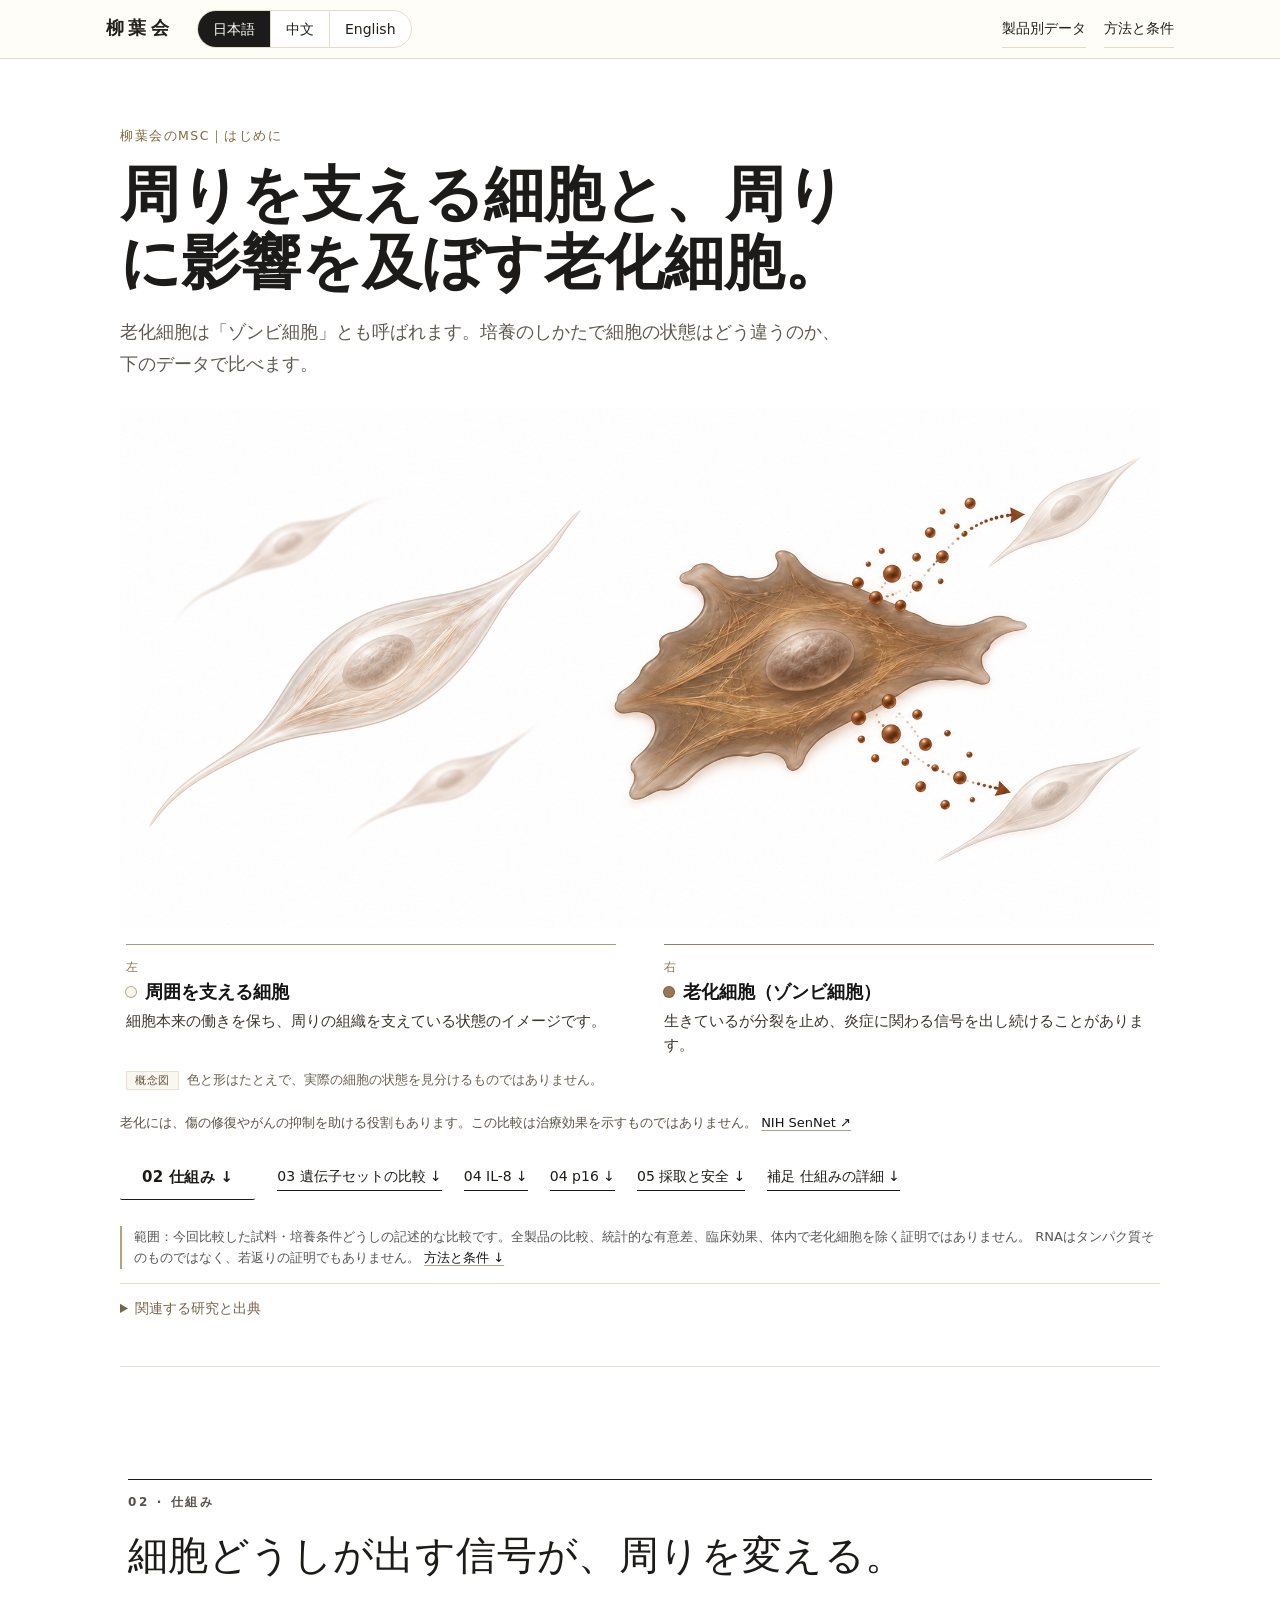
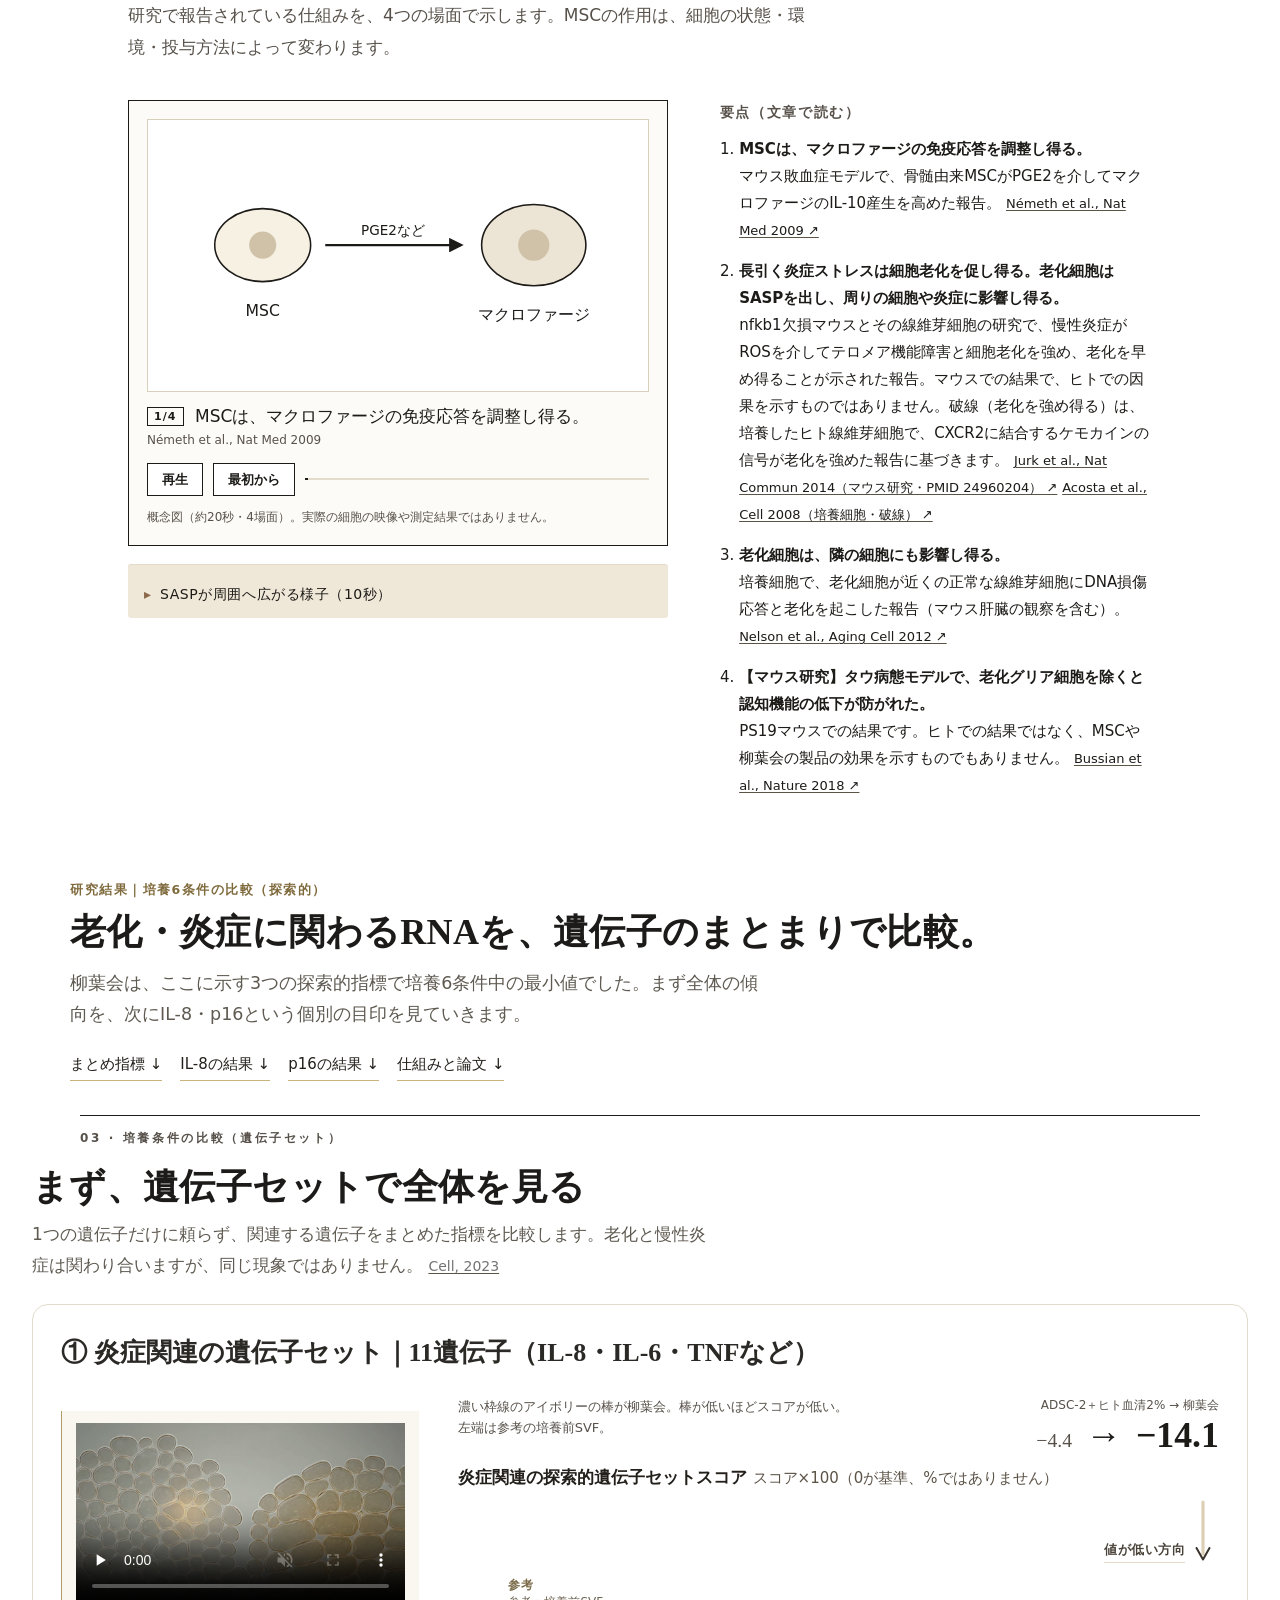
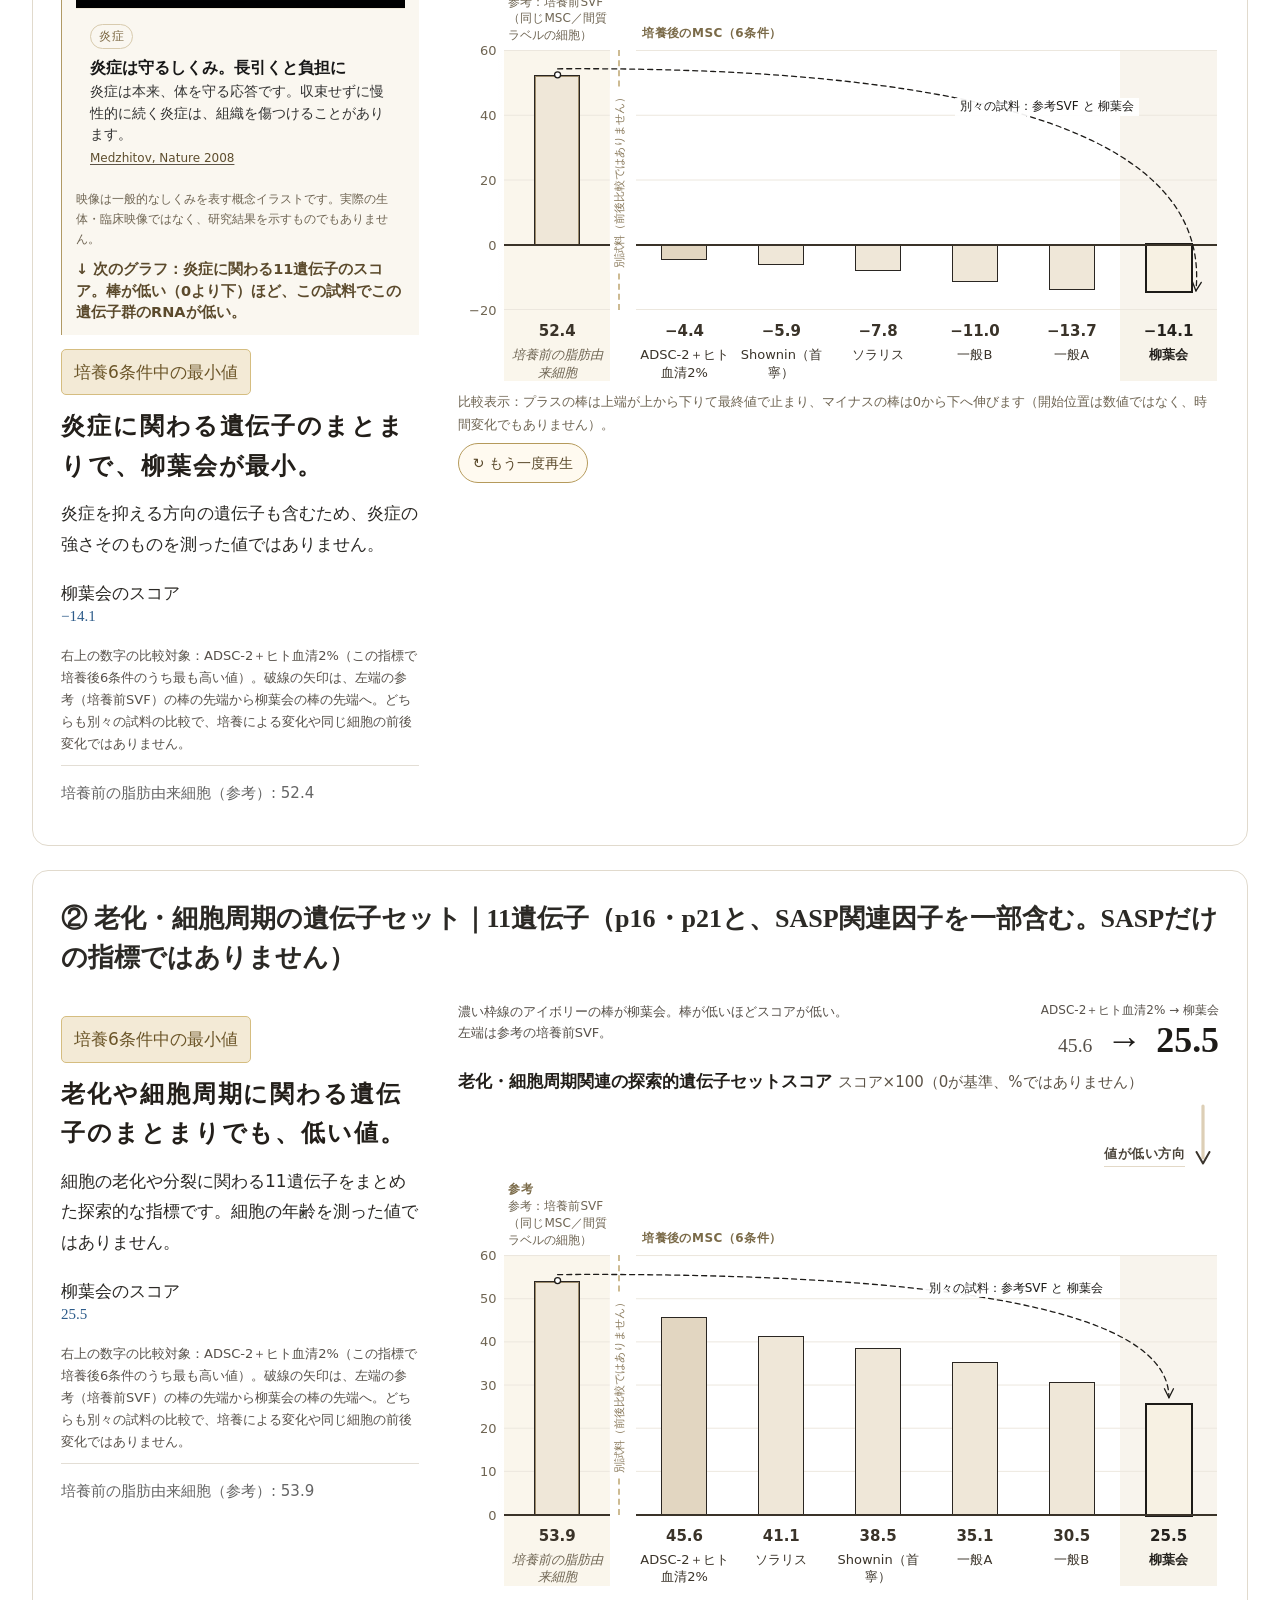
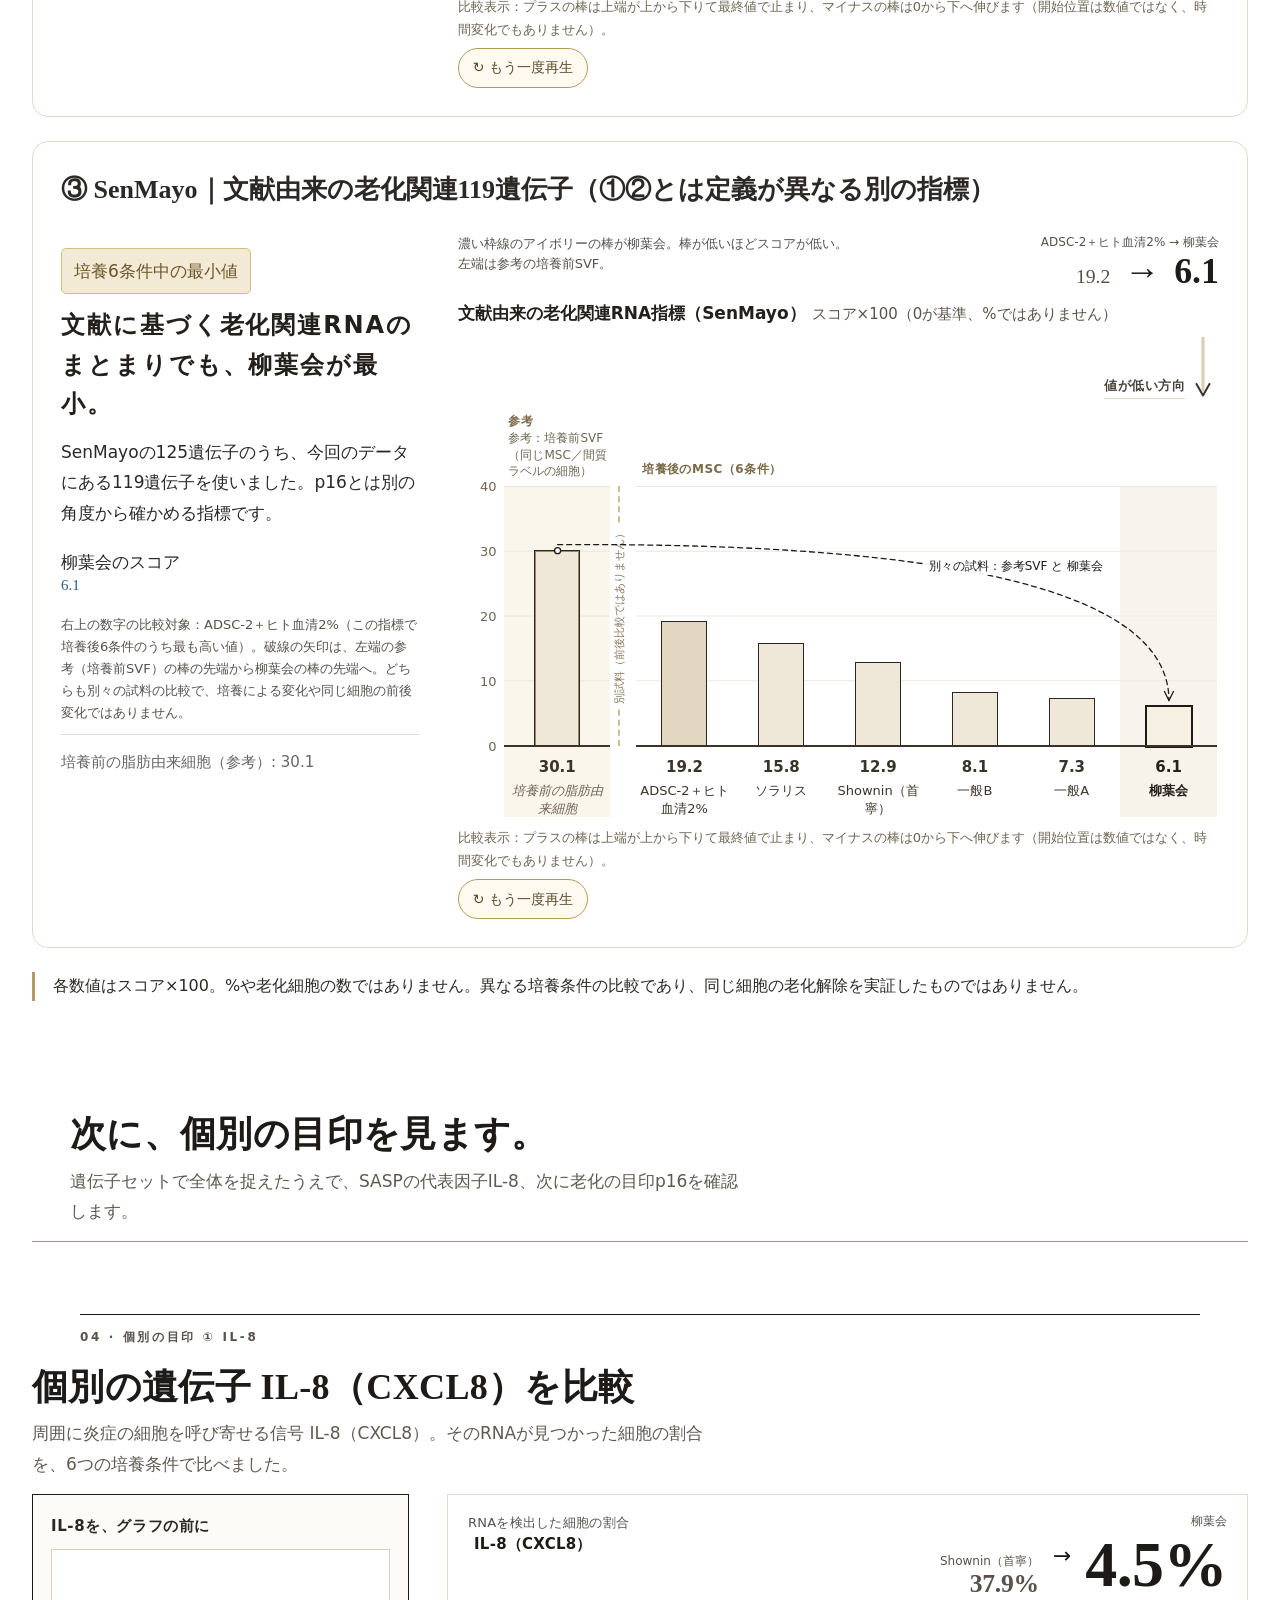
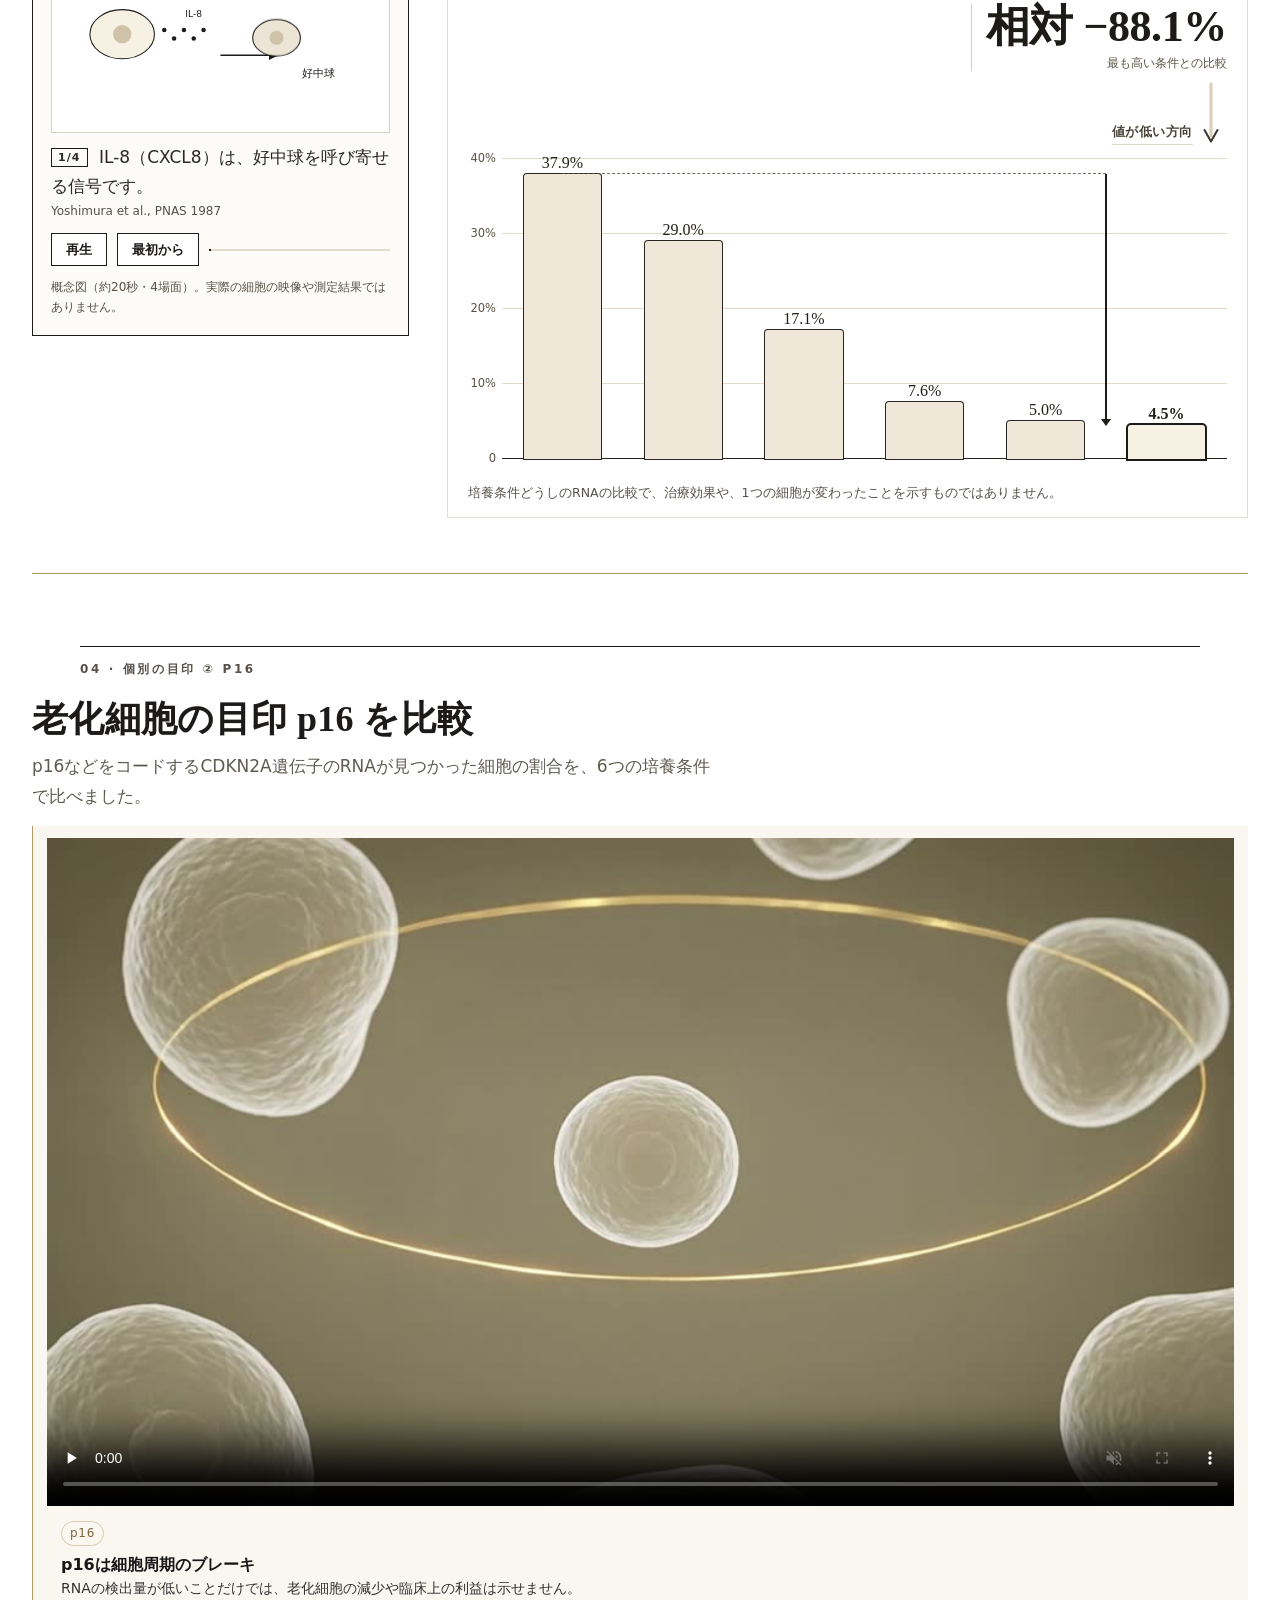
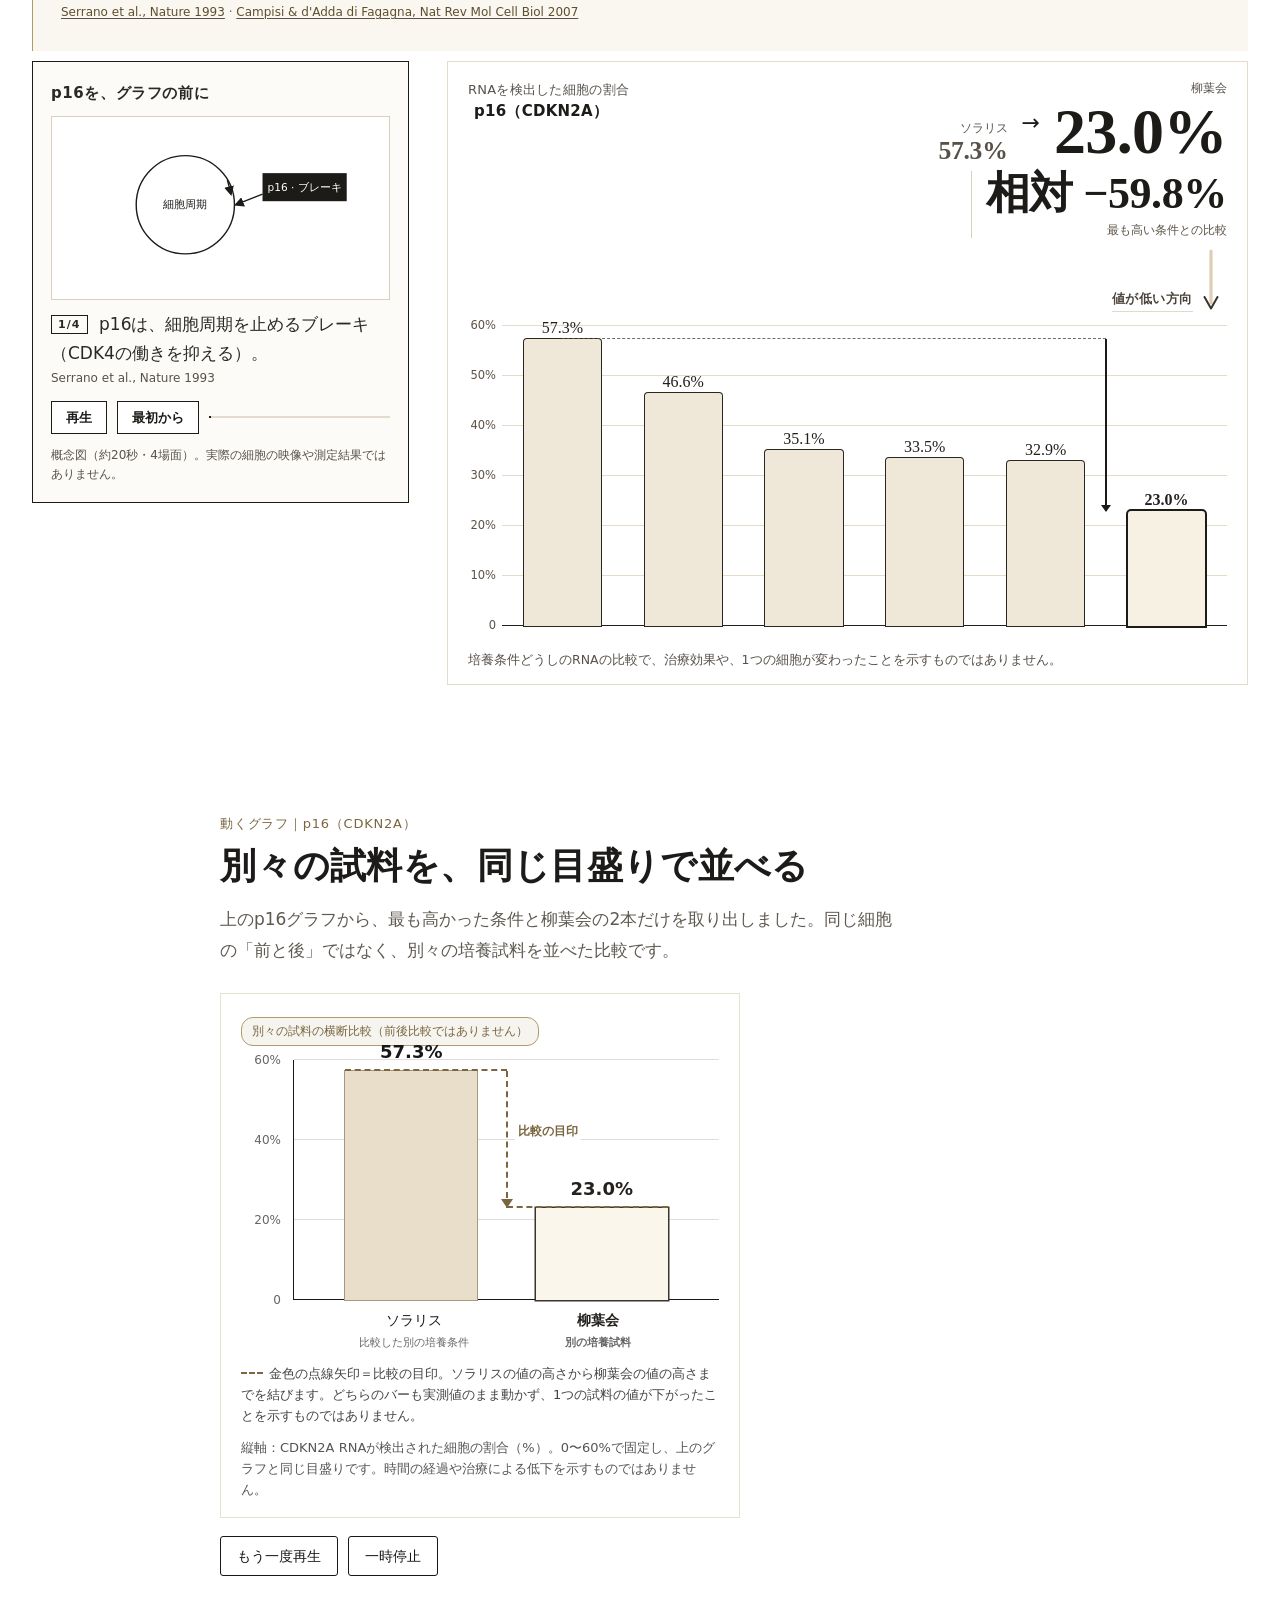
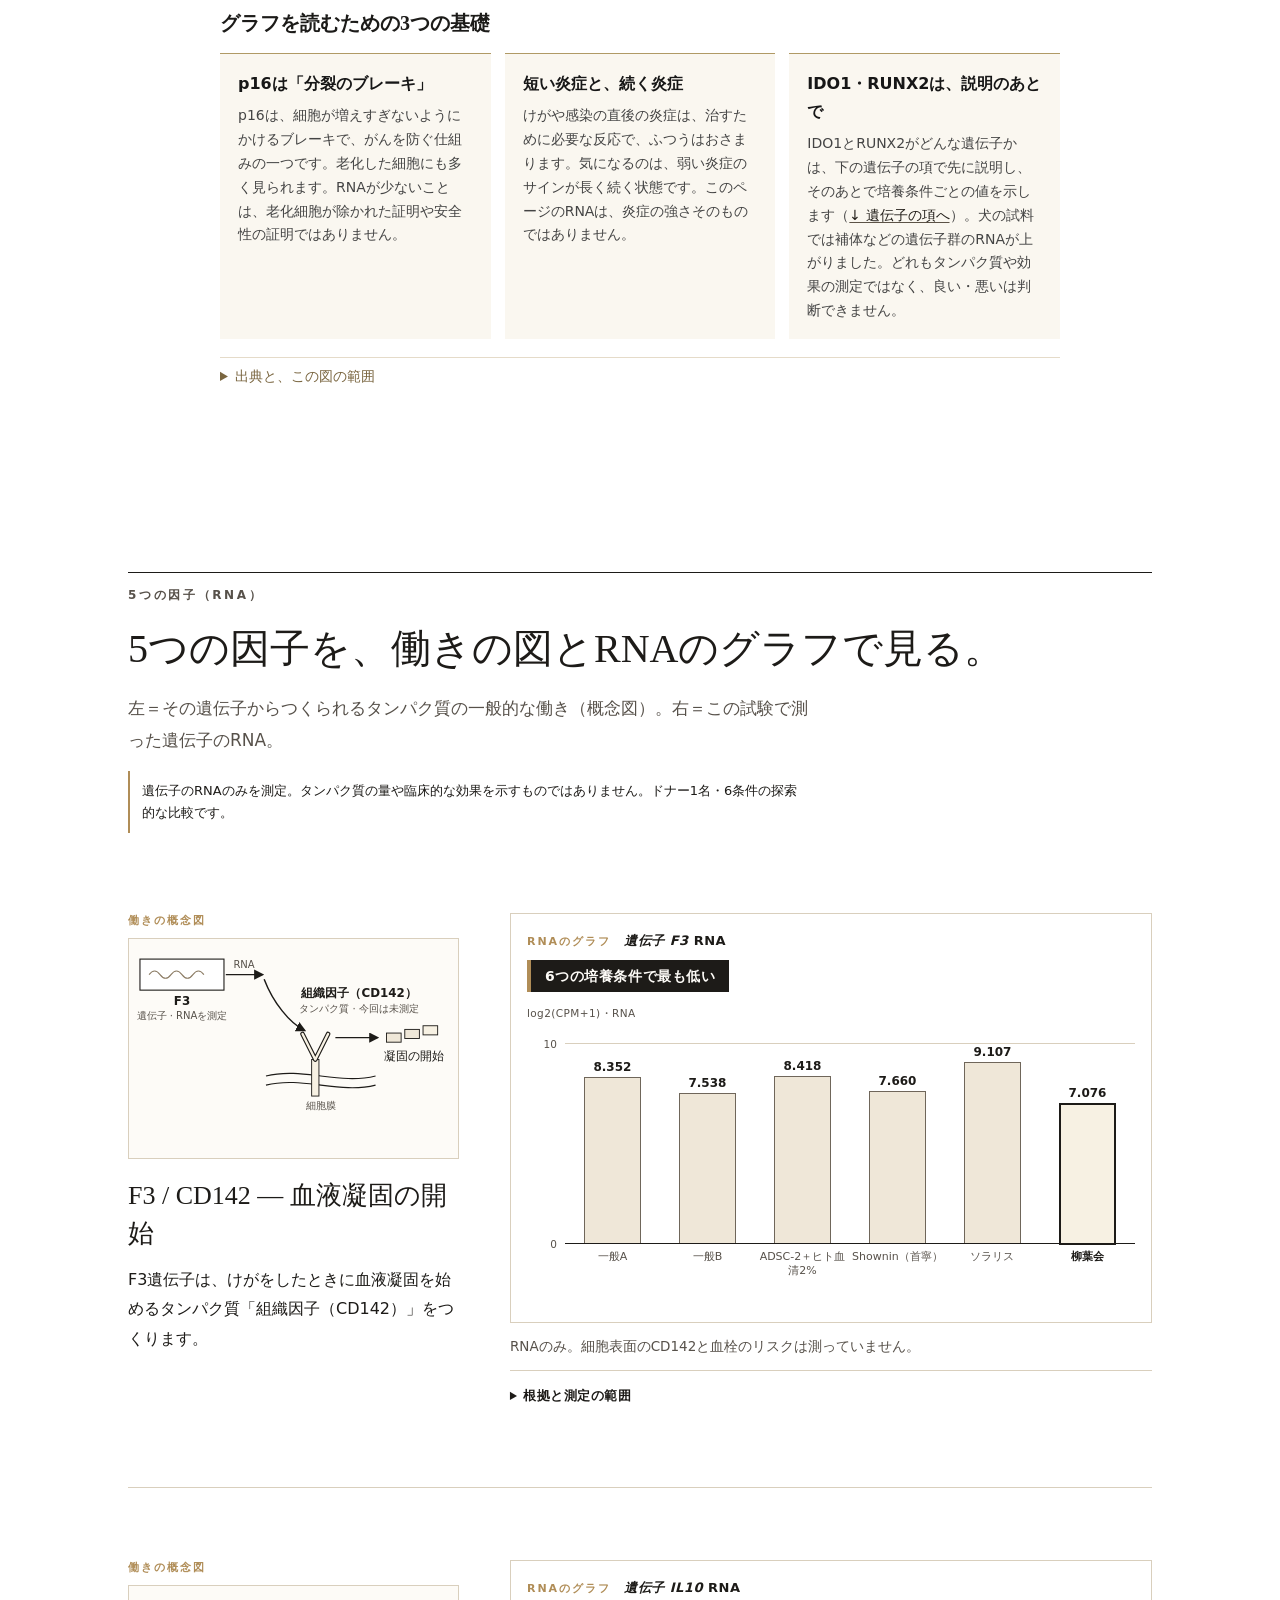
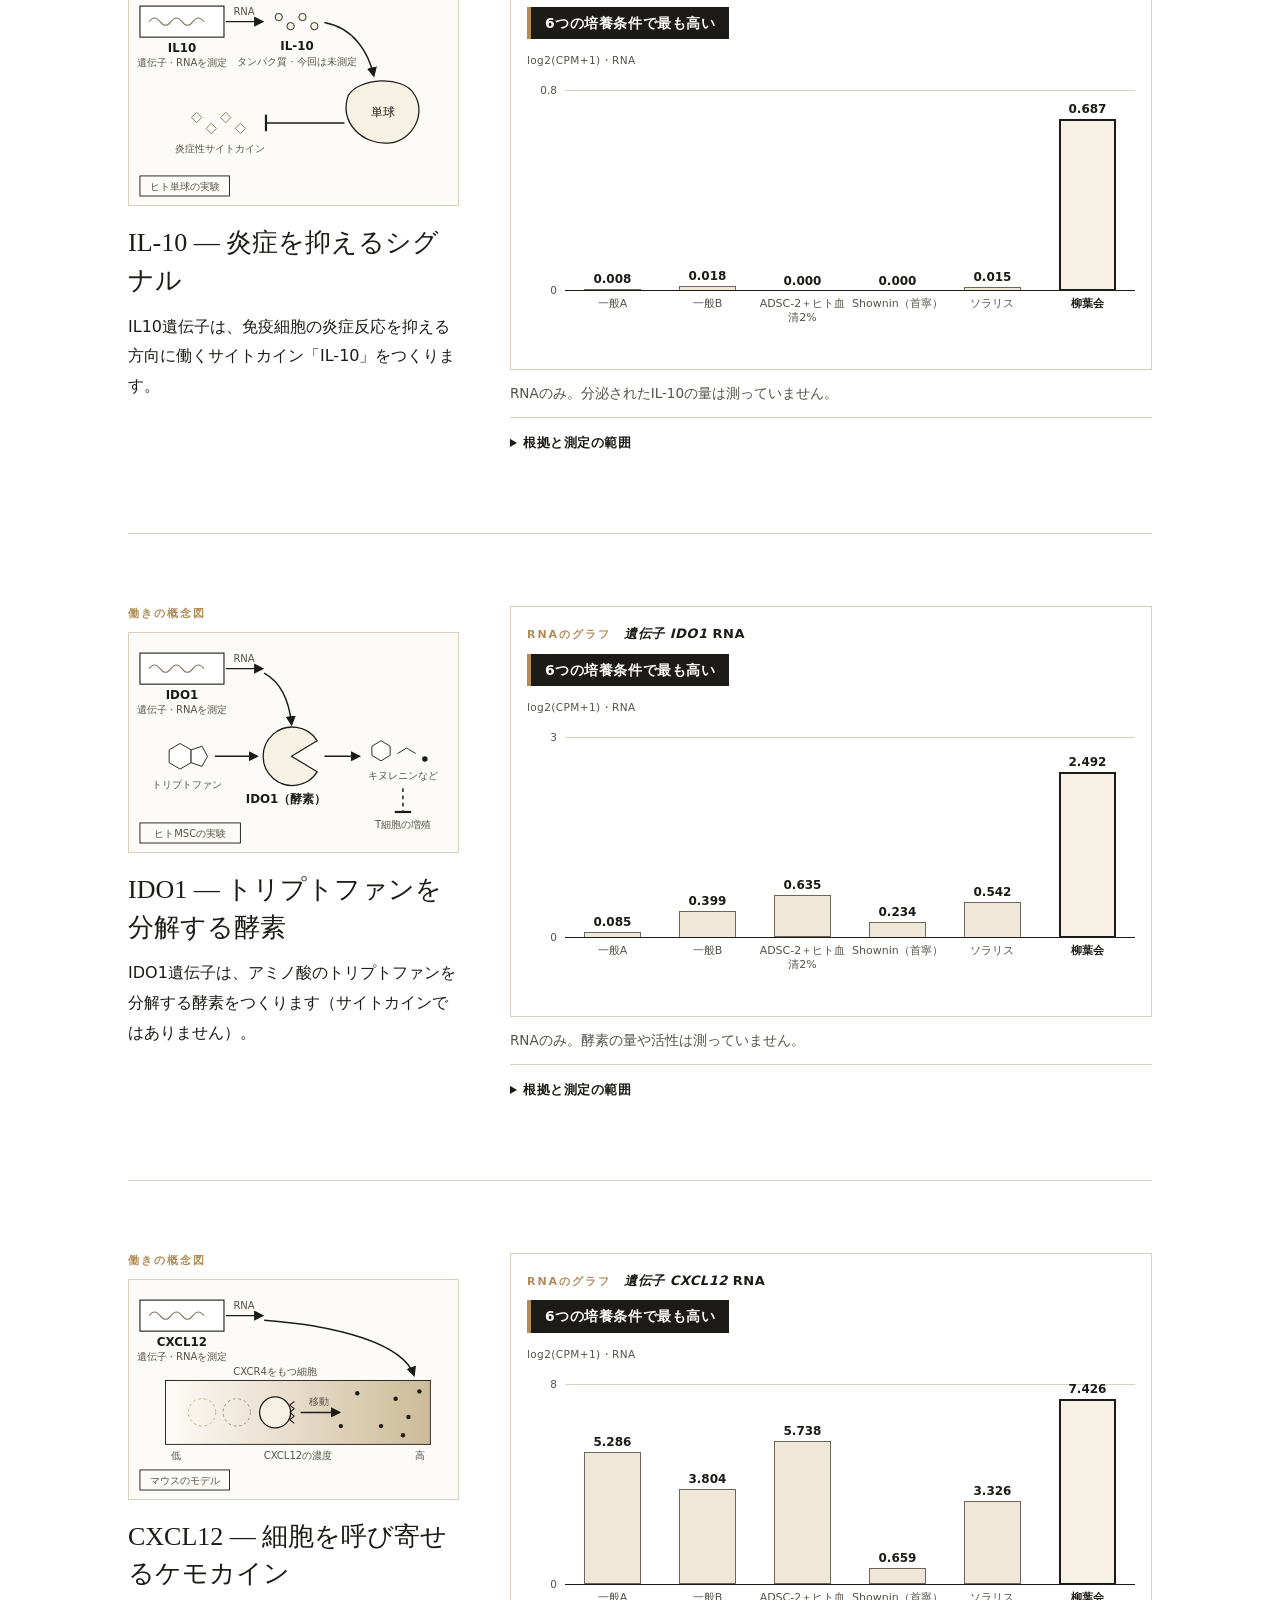
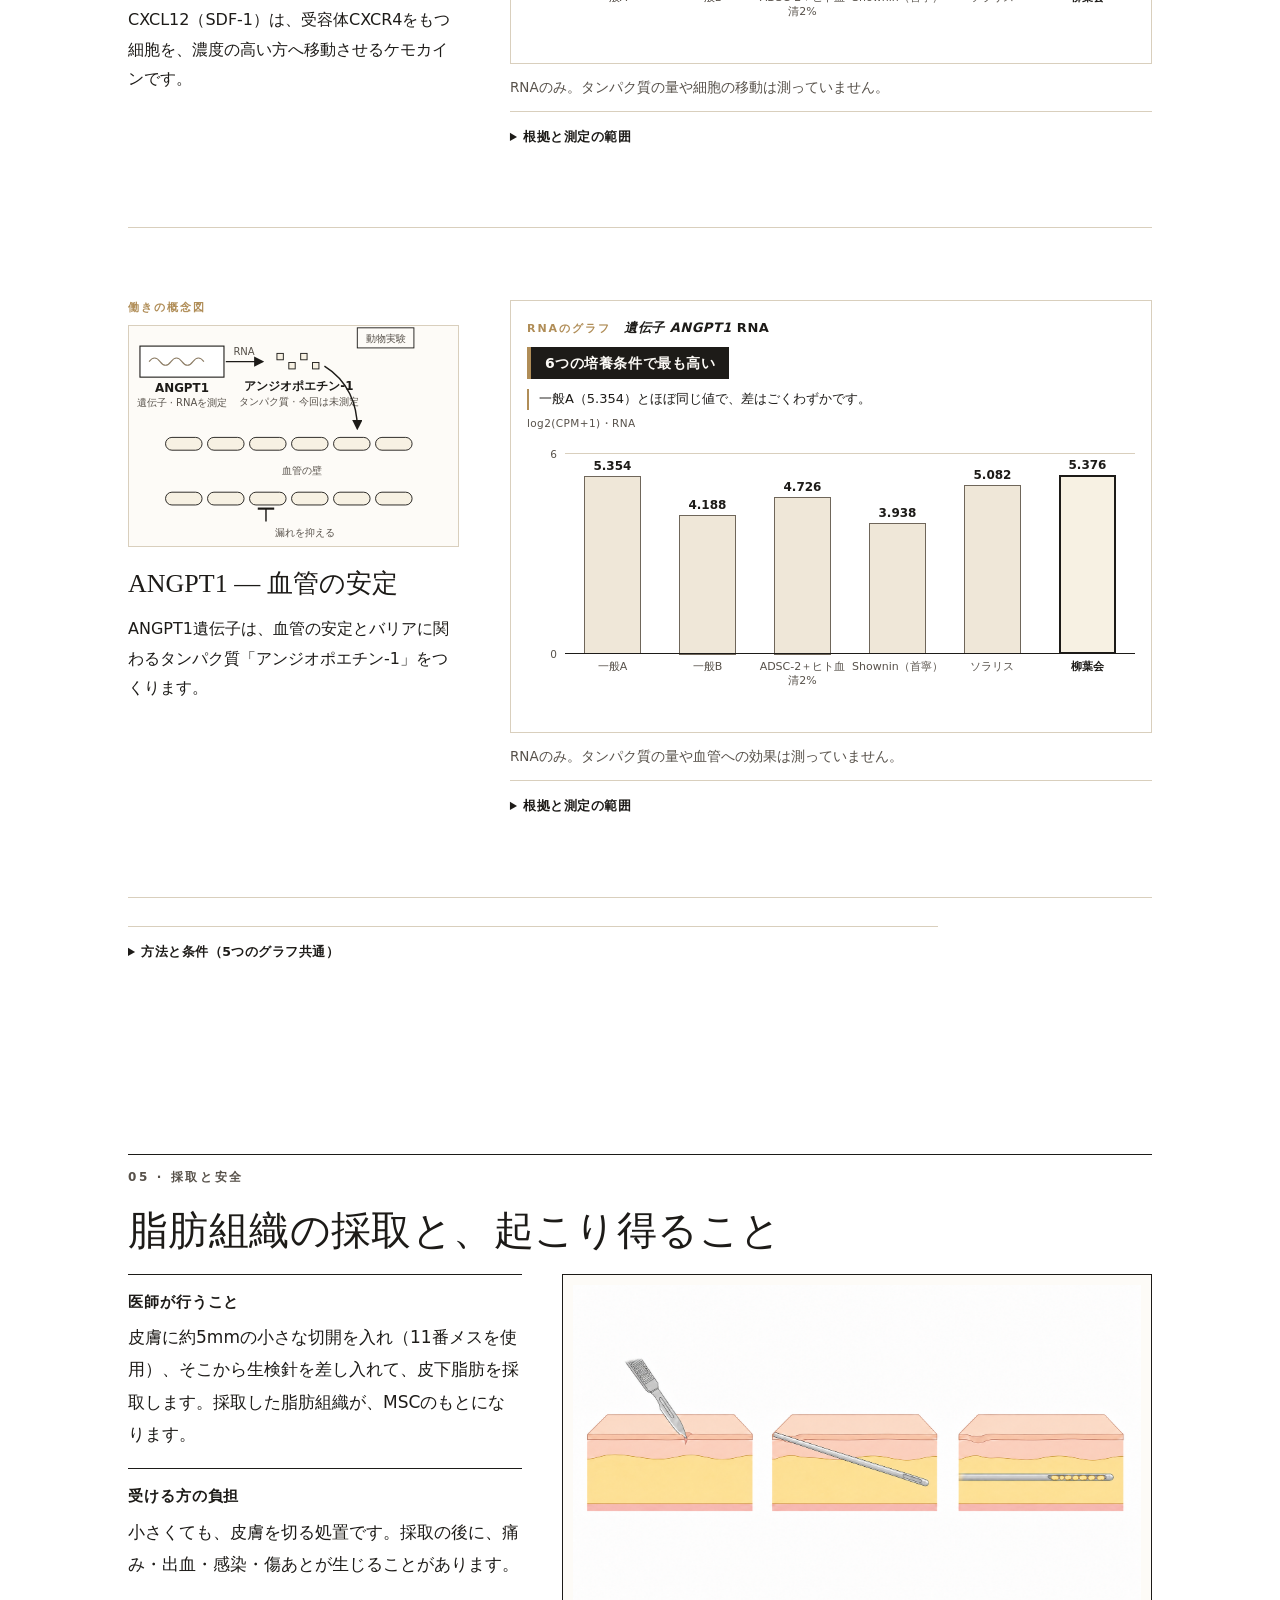
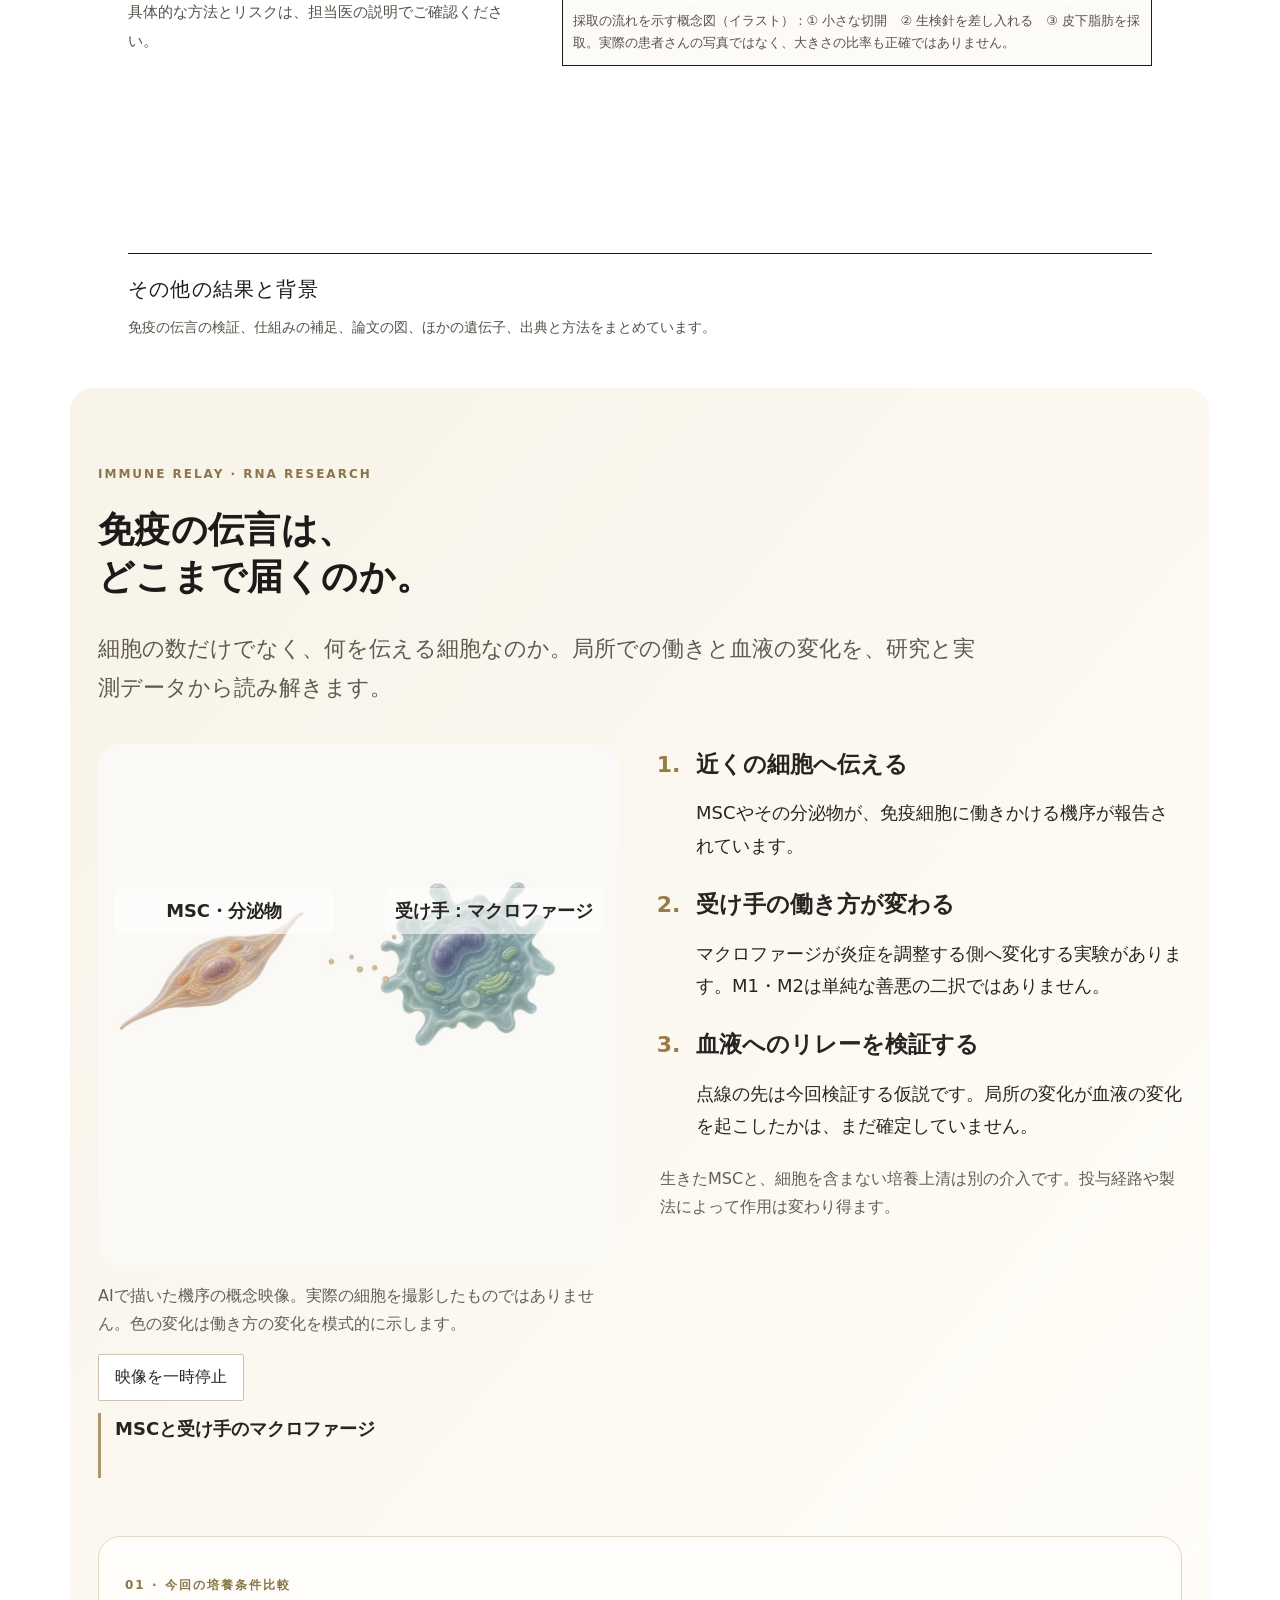
==== commit 0568eedb: "Publish wide comparison charts and audited SASP concept video" ====
--- a/index.html
+++ b/index.html
@@ -1949,7 +1949,7 @@
 .ri-intro a:focus-visible,.ri-refs summary:focus-visible{outline:3px solid #776548;outline-offset:3px}
 @media (max-width:760px){.ri-intro{padding:28px 0 26px}.ri-title{font-size:clamp(28px,8vw,38px)}.ri-lead{font-size:16px;margin-bottom:20px}.ri-dip-media,.ri-dip-media img{border-radius:12px}.ri-dip-caps{grid-template-columns:1fr;gap:12px;padding:12px 2px 0}.ri-dip-cap{padding-top:10px}}
 @media print{.ri-dip{break-inside:avoid}.ri-dip-media{box-shadow:none}}
-</style><meta name="ryu-build" content="chart-story-20261113-2"/><link rel="stylesheet" href="assets_public/chart-story.css?v=chart-story-20261113-2"/><link rel="stylesheet" href="assets_public/factor-pairs.css?v=factor-pairs-20261113-2"/></head><body class="ps-public">
+</style><meta name="ryu-build" content="chart-story-20261113-5"/><link rel="stylesheet" href="assets_public/chart-story.css?v=chart-story-20261113-5"/><link rel="stylesheet" href="assets_public/factor-pairs.css?v=factor-pairs-20261113-2"/></head><body class="ps-public">
 <a class="skip" href="#main">本文へ移動</a>
 <header class="toolbar ps-toolbar"><div class="tb-in">
 <span class="tb-brand">柳葉会</span>
@@ -1957,7 +1957,7 @@
 <button aria-pressed="true" data-set-lang="ja" lang="ja" type="button">日本語</button><button aria-pressed="false" data-set-lang="zh" lang="zh" type="button">中文</button><button aria-pressed="false" data-set-lang="en" lang="en" type="button">English</button></div>
 <span class="tb-links"><a href="products.html?lang=ja" id="products-link">製品別データ</a><a href="#methods-ja" id="methods-link">方法と条件</a></span>
 </div></header>
-<main id="main" tabindex="-1"><div class="edition active" data-lang="ja" lang="ja"><section class="ri-intro ri-hero" aria-labelledby="ri-title-ja"><!-- concept image: cell-states-brown-20261113.png (generated illustration, shape approved by client, colour revision 2026-11-13; unmodified copy; provenance: tools/provenance/cell-states-brown-20261113.json). Illustrative only: not microscopy, not MSC/assay imagery, not a Ryuyokai result. --><div class="ri-hero-copy"><p class="ri-kicker">柳葉会のMSC｜はじめに</p><h1 class="ri-title" id="ri-title-ja">周りを支える細胞と、周りに影響を及ぼす老化細胞。</h1><p class="ri-lead">老化細胞は「ゾンビ細胞」とも呼ばれます。培養のしかたで細胞の状態はどう違うのか、下のデータで比べます。</p></div><figure class="ri-dip"><div class="ri-dip-media"><img src="assets_public/cell-states-brown-20261113.png" alt="概念図。左は細長くなめらかな明るいアイボリー色の細胞。右は平たく広がった茶色の老化細胞で、外へ出る粒と点線の矢印が近くの細胞へ向かい、外に出る信号を表しています。実際のMSCや試験結果の画像ではありません。" width="1774" height="887" decoding="async"/></div><figcaption class="ri-dip-caps"><div class="ri-dip-cap ri-dip-support"><p class="ri-tag">左</p><h2 class="ri-h">周囲を支える細胞</h2><p>細胞本来の働きを保ち、周りの組織を支えている状態のイメージです。</p></div><div class="ri-dip-cap ri-dip-senescent"><p class="ri-tag">右</p><h2 class="ri-h">老化細胞（ゾンビ細胞）</h2><p>生きているが分裂を止め、炎症に関わる信号を出し続けることがあります。</p></div><p class="ri-dip-note"><span class="ri-concept">概念図</span>色と形はたとえで、実際の細胞の状態を見分けるものではありません。</p></figcaption></figure><p class="ri-caveat">老化には、傷の修復やがんの抑制を助ける役割もあります。この比較は治療効果を示すものではありません。 <a href="https://commonfund.nih.gov/senescence/healthrelevance" target="_blank" rel="noopener noreferrer">NIH SenNet ↗</a></p><p class="ri-actions cs-toc"><a class="ri-cta" href="#story-mech-ja">02 仕組み ↓</a><a href="#indices-ja">03 遺伝子セットの比較 ↓</a><a href="#inf-ja">04 IL-8 ↓</a><a href="#sen-ja">04 p16 ↓</a><a href="#story-sample-ja">05 採取と安全 ↓</a><a href="#mechanism-ja">補足 仕組みの詳細 ↓</a></p><p class="ri-limits">範囲：今回比較した試料・培養条件どうしの記述的な比較です。全製品の比較、統計的な有意差、臨床効果、体内で老化細胞を除く証明ではありません。 RNAはタンパク質そのものではなく、若返りの証明でもありません。 <a href="#methods-ja">方法と条件 ↓</a></p><details class="ri-refs"><summary>関連する研究と出典</summary><ul><li><a href="https://commonfund.nih.gov/senescence/healthrelevance" target="_blank" rel="noopener noreferrer">NIH Common Fund (SenNet): Health relevance of senescence ↗</a><span>老化細胞は分裂を止めても活動を続け、分泌物が周りの細胞に影響します。傷の修復やがんの抑制を助ける一方、長く続く状態は病気に関わることがあります。</span></li><li><a href="https://doi.org/10.1186/s13287-026-05193-0" target="_blank" rel="noopener noreferrer">Luo et al., Stem Cell Research &amp; Therapy (2026) ↗</a><span>細胞実験。circRNAによる部分的リプログラミングで、継代を重ねたMSCの老化関連マーカーと炎症性の分泌が下がり、MSCとしての性質は保たれたと報告。ヒト臨床試験ではなく、柳葉会の培養法の効果を実証するものではありません。</span></li><li><a href="https://doi.org/10.1186/s13287-026-04977-8" target="_blank" rel="noopener noreferrer">Tu et al., Stem Cell Research &amp; Therapy (2026) ↗</a><span>センダイウイルス（SeV）による部分的リプログラミングとMSCクローン。RNA量と分泌タンパク質は一貫して対応せず、ストックごとのタンパク質・機能での検証が必要とされています。</span></li><li><a href="https://doi.org/10.1111/acel.70430" target="_blank" rel="noopener noreferrer">Kasamoto et al., Aging Cell (2026) ↗</a><span>老化細胞を除く介入の後、調べたDNAメチル化の老化・年齢・死亡リスク予測指標は変わらないか、むしろ進みました。老化細胞の除去と生物学的年齢の低下は同じではありません。</span></li><li><a href="https://doi.org/10.1038/s41591-026-04562-9" target="_blank" rel="noopener noreferrer">Nature Medicine (2026) ↗</a><span>ヒト介入研究を横断すると、老化時計の反応は時計ごとに異なりました。1つの指標だけでなく、複数の測定が必要です。</span></li></ul></details></section><section class="cs-sec cs-mech" id="story-mech-ja" aria-labelledby="story-mech-ja-h"><p class="cs-chap">02 · 仕組み</p><h2 class="cs-h" id="story-mech-ja-h">細胞どうしが出す信号が、周りを変える。</h2><p class="cs-lead">研究で報告されている仕組みを、4つの場面で示します。MSCの作用は、細胞の状態・環境・投与方法によって変わります。</p><div class="cs-mech-grid"><div class="cs-player " data-cs-player="mech-ja" data-cs-ms="5000"><ol class="cs-stage"><li class="cs-scene" data-cs-i="0"><div class="cs-fig"><svg class="cs-svg" viewBox="0 0 480 260" role="img" aria-label="MSCは、マクロファージの免疫応答を調整し得る。"><defs><marker id="csah-mech-ja0" viewBox="0 0 10 10" refX="8" refY="5" markerWidth="7" markerHeight="7" orient="auto-start-reverse"><path d="M0 0L10 5L0 10z" fill="#1d1b18"/></marker></defs><g class="cs-cell "><ellipse cx="110" cy="120" rx="46" ry="35" fill="#f7f1e3" stroke="#1d1b18" stroke-width="1.5"/><circle cx="110" cy="120" r="13" fill="#cfc2a8"/></g><text x="110" y="188" text-anchor="middle" class="cs-lab">MSC</text><path class="cs-arw " d="M170 120 L300 120" fill="none" stroke="#1d1b18" stroke-width="2" marker-end="url(#csah-mech-ja0)"/><text x="235" y="110" text-anchor="middle" class="cs-lab cs-lab-s">PGE2など</text><g class="cs-cell "><ellipse cx="370" cy="120" rx="50" ry="39" fill="#ece4d4" stroke="#1d1b18" stroke-width="1.5"/><circle cx="370" cy="120" r="15" fill="#cfc2a8"/></g><text x="370" y="192" text-anchor="middle" class="cs-lab">マクロファージ</text></svg><p class="cs-sub"><span class="cs-n">1/4</span> MSCは、マクロファージの免疫応答を調整し得る。 <small class="cs-src">Németh et al., Nat Med 2009</small></p></div></li><li class="cs-scene" data-cs-i="1"><div class="cs-fig"><svg class="cs-svg" viewBox="0 0 480 260" role="img" aria-label="長引く炎症ストレスと細胞老化は、SASPを介して互いを強め得る。"><defs><marker id="csah-mech-ja1" viewBox="0 0 10 10" refX="8" refY="5" markerWidth="7" markerHeight="7" orient="auto-start-reverse"><path d="M0 0L10 5L0 10z" fill="#1d1b18"/></marker></defs><rect x="40" y="95" width="160" height="56" fill="#fff" stroke="#1d1b18"/><text x="120" y="129" text-anchor="middle" class="cs-lab">長引く炎症ストレス</text><rect x="290" y="95" width="150" height="56" fill="#efe5d4" stroke="#3a2a1d"/><text x="365" y="129" text-anchor="middle" class="cs-lab">細胞老化</text><path class="cs-arw cs-a1" d="M200 100 Q245 50 290 100" fill="none" stroke="#1d1b18" stroke-width="2" marker-end="url(#csah-mech-ja1)"/><text x="245" y="15" text-anchor="middle" class="cs-lab cs-lab-s">SASP</text><path class="cs-arw cs-a2" d="M290 148 Q245 198 200 148" fill="none" stroke="#1d1b18" stroke-width="2" marker-end="url(#csah-mech-ja1)"/><text x="245" y="213" text-anchor="middle" class="cs-lab cs-lab-s">SASP</text></svg><p class="cs-sub"><span class="cs-n">2/4</span> 長引く炎症ストレスと細胞老化は、SASPを介して互いを強め得る。 <small class="cs-src">Acosta et al., Cell 2008</small></p></div></li><li class="cs-scene" data-cs-i="2"><div class="cs-fig"><svg class="cs-svg" viewBox="0 0 480 260" role="img" aria-label="老化細胞は、隣の細胞にも影響し得る。"><defs><marker id="csah-mech-ja2" viewBox="0 0 10 10" refX="8" refY="5" markerWidth="7" markerHeight="7" orient="auto-start-reverse"><path d="M0 0L10 5L0 10z" fill="#1d1b18"/></marker></defs><g class="cs-cell "><ellipse cx="120" cy="125" rx="50" ry="39" fill="#8a6849" stroke="#3a2a1d" stroke-width="1.5"/><circle cx="120" cy="125" r="15" fill="#5a4330"/></g><text x="120" y="197" text-anchor="middle" class="cs-lab">老化細胞</text><g class="cs-dots cs-flow"><circle cx="190" cy="119" r="3.2" fill="#8a6849"/><circle cx="204" cy="131" r="3.2" fill="#8a6849"/><circle cx="218" cy="119" r="3.2" fill="#8a6849"/><circle cx="232" cy="131" r="3.2" fill="#8a6849"/><circle cx="246" cy="119" r="3.2" fill="#8a6849"/><circle cx="260" cy="131" r="3.2" fill="#8a6849"/></g><path class="cs-arw " d="M185 155 L300 155" fill="none" stroke="#1d1b18" stroke-width="2" stroke-dasharray="5 5" marker-end="url(#csah-mech-ja2)"/><g class="cs-cell cs-turn"><ellipse cx="370" cy="125" rx="46" ry="35" fill="#e9dcc7" stroke="#1d1b18" stroke-width="1.5"/><circle cx="370" cy="125" r="13" fill="#cfc2a8"/></g><text x="370" y="193" text-anchor="middle" class="cs-lab">隣の細胞</text></svg><p class="cs-sub"><span class="cs-n">3/4</span> 老化細胞は、隣の細胞にも影響し得る。 <small class="cs-src">Nelson et al., Aging Cell 2012</small></p></div></li><li class="cs-scene" data-cs-i="3"><div class="cs-fig"><svg class="cs-svg" viewBox="0 0 480 260" role="img" aria-label="【マウス研究】タウ病態モデルで、老化グリア細胞を除くと認知機能の低下が防がれた。"><defs><marker id="csah-mech-ja3" viewBox="0 0 10 10" refX="8" refY="5" markerWidth="7" markerHeight="7" orient="auto-start-reverse"><path d="M0 0L10 5L0 10z" fill="#1d1b18"/></marker></defs><rect x="24" y="20" width="132" height="30" fill="#1d1b18"/><text x="90" y="41" text-anchor="middle" class="cs-lab cs-inv">マウス研究</text><g class="cs-cell cs-fade"><ellipse cx="150" cy="145" rx="40" ry="31" fill="#8a6849" stroke="#3a2a1d" stroke-width="1.5"/><circle cx="150" cy="145" r="12" fill="#5a4330"/></g><text x="150" y="207" text-anchor="middle" class="cs-lab">老化したグリア細胞</text><path class="cs-arw " d="M205 145 L305 145" fill="none" stroke="#1d1b18" stroke-width="2" marker-end="url(#csah-mech-ja3)"/><g class="cs-cell "><ellipse cx="370" cy="145" rx="40" ry="31" fill="#f7f1e3" stroke="#1d1b18" stroke-width="1.5"/><circle cx="370" cy="145" r="12" fill="#cfc2a8"/></g></svg><p class="cs-sub"><span class="cs-n">4/4</span> 【マウス研究】タウ病態モデルで、老化グリア細胞を除くと認知機能の低下が防がれた。 <small class="cs-src">Bussian et al., Nature 2018</small></p></div></li></ol><div class="cs-ctl" hidden=""><button type="button" class="cs-btn" data-cs-play="" data-cs-lplay="再生" data-cs-lpause="一時停止">一時停止</button><button type="button" class="cs-btn" data-cs-replay="">最初から</button><span class="cs-prog" aria-hidden="true"><i></i></span></div><p class="cs-note">概念図（約20秒・4場面）。実際の細胞の映像や測定結果ではありません。</p></div><div class="cs-summary"><h3>要点（文章で読む）</h3><ol><li><strong>MSCは、マクロファージの免疫応答を調整し得る。</strong> マウス敗血症モデルで、骨髄由来MSCがPGE2を介してマクロファージのIL-10産生を高めた報告。 <a href="https://doi.org/10.1038/nm.1905" target="_blank" rel="noopener noreferrer">Németh et al., Nat Med 2009 ↗</a></li><li><strong>長引く炎症ストレスと細胞老化は、SASPを介して互いを強め得る。</strong> ヒト線維芽細胞の培養実験で、CXCR2に結合するケモカイン（IL-8など）の信号が老化を強めた報告。 <a href="https://doi.org/10.1016/j.cell.2008.03.038" target="_blank" rel="noopener noreferrer">Acosta et al., Cell 2008 ↗</a></li><li><strong>老化細胞は、隣の細胞にも影響し得る。</strong> 培養細胞で、老化細胞が近くの正常な線維芽細胞にDNA損傷応答と老化を起こした報告（マウス肝臓の観察を含む）。 <a href="https://doi.org/10.1111/j.1474-9726.2012.00795.x" target="_blank" rel="noopener noreferrer">Nelson et al., Aging Cell 2012 ↗</a></li><li><strong>【マウス研究】タウ病態モデルで、老化グリア細胞を除くと認知機能の低下が防がれた。</strong> PS19マウスでの結果です。ヒトでの結果ではなく、MSCや柳葉会の製品の効果を示すものでもありません。 <a href="https://doi.org/10.1038/s41586-018-0543-y" target="_blank" rel="noopener noreferrer">Bussian et al., Nature 2018 ↗</a></li></ol></div></div></section><header class="ps-head"><p class="kicker lp-kicker">研究結果｜培養6条件の比較（探索的）</p><h2 class="lp-display">老化・炎症に関わるRNAを、遺伝子のまとまりで比較。</h2><p class="lp-lead">柳葉会は、ここに示す3つの探索的指標で培養6条件中の最小値でした。まず全体の傾向を、次にIL-8・p16という個別の目印を見ていきます。</p><p class="ps-jump"><a href="#indices-ja">まとめ指標 ↓</a><a href="#inf-ja">IL-8の結果 ↓</a><a href="#sen-ja">p16の結果 ↓</a><a href="#mechanism-ja">仕組みと論文 ↓</a></p></header><div class="ps-story" data-ps-story=""><section class="ps-sec ms-overview dir-low cs-groups" id="indices-ja"><p class="cs-chap">03 · 培養条件の比較（遺伝子セット）</p><h2 class="ps-h">まず、遺伝子セットで全体を見る</h2><p class="ps-lead">1つの遺伝子だけに頼らず、関連する遺伝子をまとめた指標を比較します。老化と慢性炎症は関わり合いますが、同じ現象ではありません。 <a class="ms-source" href="https://doi.org/10.1016/j.cell.2022.11.001">Cell, 2023</a></p><article class="ms-index-card"><h3>① 炎症関連の遺伝子セット｜11遺伝子（IL-8・IL-6・TNFなど）</h3><div class="ms-card-grid"><div class="ms-figure"><div class="psx-explain" data-psx-topic="inf"><figure class="scm-fig"><video aria-label="概念イメージ：一般的な細胞の描写です。実際の組織映像ではなく、炎症の経過を示すものではありません。" class="scm-video" controls="" height="540" muted="" playsinline="" poster="assets_public/science/sci-s01.jpg" preload="none" width="960"><source src="assets_public/science/sci-s01.mp4" type="video/mp4"/></video><figcaption><span class="scm-label">炎症</span><h3 class="scm-t">炎症は守るしくみ。長引くと負担に</h3><p class="scm-b">炎症は本来、体を守る応答です。収束せずに慢性的に続く炎症は、組織を傷つけることがあります。</p><p class="scm-ref"><a href="https://doi.org/10.1038/nature07201" rel="noopener noreferrer" target="_blank">Medzhitov, Nature 2008</a></p></figcaption></figure><p class="scm-note">映像は一般的なしくみを表す概念イラストです。実際の生体・臨床映像ではなく、研究結果を示すものでもありません。</p><p class="psx-next">↓ 次のグラフ：炎症に関わる11遺伝子のスコア。棒が低い（0より下）ほど、この試料でこの遺伝子群のRNAが低い。</p></div><p class="ms-read">濃い枠線のアイボリーの棒が柳葉会。棒が低いほどスコアが低い。左端は参考の培養前SVF。</p><figure class="ps-pos ps-vert psv-bars cs-anch" data-ps-axis="−20..60" data-ps-order="ADSC2,SHOWNIN,SOL,GENERAL_B,GENERAL_A,DAIBA" data-ps-pos="inf" style="--psv-steps:4"><figcaption class="ps-poscap">炎症関連の探索的遺伝子セットスコア <small>スコア×100（0が基準、%ではありません）</small></figcaption><p class="psv-dir"><span>値が低い方向</span><svg class="psv-dir-ic" viewBox="0 0 20 64" width="20" height="64" aria-hidden="true" focusable="false"><path class="psv-dir-shaft" d="M10 3V55" fill="none" stroke-linecap="round"/><path class="psv-dir-head" d="M3.5 49 10 60.5 16.5 49" fill="none" stroke-linecap="round" stroke-linejoin="round"/></svg></p><div class="psv-scroll" tabindex="0" role="group" aria-label="グラフ（狭い画面では横にスクロール）"><div class="psv-plot"><div aria-hidden="true" class="ps-pax"><span class="ps-pn"></span><span class="ps-pticks"><span style="bottom:0.000%">−20</span><span style="bottom:25.000%">0</span><span style="bottom:50.000%">20</span><span style="bottom:75.000%">40</span><span style="bottom:100.000%">60</span></span><span class="ps-pv"></span></div><p class="ps-reflab"><span class="psv-reftag">参考</span>参考：培養前SVF（同じMSC／間質ラベルの細胞）</p><ol class="ps-plist ps-refl"><li style="--i:0" class="ps-prow ps-reference-row" data-ps-cond="SVF" data-ps-raw="0.5243"><span class="ps-pn">培養前の脂肪由来細胞</span><span class="ps-ptrack"><i class="ps-p0" style="--z:25.000%"></i><b class="ps-pbar pos" style="--y:90.538%;--z:25.000%;--b:25.000%;--h:65.538%"></b></span><span class="ps-pv">52.4</span></li></ol><span class="psv-div" aria-hidden="true"><span>別試料（前後比較ではありません）</span></span><p class="psv-mainlab">培養後のMSC（6条件）</p><ol class="ps-plist"><li style="--i:1" class="ps-prow cmp" data-ps-cond="ADSC2" data-ps-raw="-0.0441"><span class="ps-pn">ADSC-2＋ヒト血清2%</span><span class="ps-ptrack"><i class="ps-p0" style="--z:25.000%"></i><b class="ps-pbar neg" style="--y:19.488%;--z:25.000%;--b:19.488%;--h:5.512%"></b></span><span class="ps-pv">−4.4</span></li><li style="--i:2" class="ps-prow" data-ps-cond="SHOWNIN" data-ps-raw="-0.0588"><span class="ps-pn">Shownin（首寧）</span><span class="ps-ptrack"><i class="ps-p0" style="--z:25.000%"></i><b class="ps-pbar neg" style="--y:17.650%;--z:25.000%;--b:17.650%;--h:7.350%"></b></span><span class="ps-pv">−5.9</span></li><li style="--i:3" class="ps-prow" data-ps-cond="SOL" data-ps-raw="-0.0783"><span class="ps-pn">ソラリス</span><span class="ps-ptrack"><i class="ps-p0" style="--z:25.000%"></i><b class="ps-pbar neg" style="--y:15.212%;--z:25.000%;--b:15.212%;--h:9.788%"></b></span><span class="ps-pv">−7.8</span></li><li style="--i:4" class="ps-prow" data-ps-cond="GENERAL_B" data-ps-raw="-0.1103"><span class="ps-pn">一般B</span><span class="ps-ptrack"><i class="ps-p0" style="--z:25.000%"></i><b class="ps-pbar neg" style="--y:11.212%;--z:25.000%;--b:11.212%;--h:13.788%"></b></span><span class="ps-pv">−11.0</span></li><li style="--i:5" class="ps-prow" data-ps-cond="GENERAL_A" data-ps-raw="-0.1374"><span class="ps-pn">一般A</span><span class="ps-ptrack"><i class="ps-p0" style="--z:25.000%"></i><b class="ps-pbar neg" style="--y:7.825%;--z:25.000%;--b:7.825%;--h:17.175%"></b></span><span class="ps-pv">−13.7</span></li><li style="--i:6" class="ps-prow focus" data-ps-cond="DAIBA" data-ps-raw="-0.1407"><span class="ps-pn">柳葉会</span><span class="ps-ptrack"><i class="ps-p0" style="--z:25.000%"></i><b class="ps-pbar neg" style="--y:7.412%;--z:25.000%;--b:7.412%;--h:17.588%"></b></span><span class="ps-pv">−14.1</span></li></ol></div></div><div class="psv-ctl"><p class="psv-hint">← 横にスクロールできます →</p><p class="psv-note">比較表示：プラスの棒は上端が上から下りて最終値で止まり、マイナスの棒は0から下へ伸びます（開始位置は数値ではなく、時間変化でもありません）。</p><button type="button" class="psv-replay" hidden="">↻ もう一度再生</button></div></figure></div><div class="ms-explanation"><p class="ms-rank">培養6条件中の最小値</p><h4>炎症に関わる遺伝子のまとまりで、柳葉会が最小。</h4><p>炎症を抑える方向の遺伝子も含むため、炎症の強さそのものを測った値ではありません。</p><p class="ms-result-label">柳葉会のスコア</p><p class="ms-result">−14.1</p><p class="ms-value-pair"><span>−4.4</span><span class="ms-direction">→</span><strong>−14.1</strong></p><p class="ms-small cs-cmpnote">比較対象：ADSC-2＋ヒト血清2%（この指標で培養後6条件のうち最も高い値）。矢印はその棒の上端から柳葉会の棒の上端へ。別々の試料の横断比較で、同じ細胞の前後変化ではありません。</p><p class="ms-reference">培養前の脂肪由来細胞（参考）: 52.4</p></div></div></article><article class="ms-index-card"><h3>② 老化・細胞周期の遺伝子セット｜11遺伝子（p16・p21と、SASP関連因子を一部含む。SASPだけの指標ではありません）</h3><div class="ms-card-grid"><div class="ms-figure"><p class="ms-read">濃い枠線のアイボリーの棒が柳葉会。棒が低いほどスコアが低い。左端は参考の培養前SVF。</p><figure class="ps-pos ps-vert psv-bars cs-anch" data-ps-axis="0..60" data-ps-order="ADSC2,SOL,SHOWNIN,GENERAL_A,GENERAL_B,DAIBA" data-ps-pos="sen" style="--psv-steps:6"><figcaption class="ps-poscap">老化・細胞周期関連の探索的遺伝子セットスコア <small>スコア×100（0が基準、%ではありません）</small></figcaption><p class="psv-dir"><span>値が低い方向</span><svg class="psv-dir-ic" viewBox="0 0 20 64" width="20" height="64" aria-hidden="true" focusable="false"><path class="psv-dir-shaft" d="M10 3V55" fill="none" stroke-linecap="round"/><path class="psv-dir-head" d="M3.5 49 10 60.5 16.5 49" fill="none" stroke-linecap="round" stroke-linejoin="round"/></svg></p><div class="psv-scroll" tabindex="0" role="group" aria-label="グラフ（狭い画面では横にスクロール）"><div class="psv-plot"><div aria-hidden="true" class="ps-pax"><span class="ps-pn"></span><span class="ps-pticks"><span style="bottom:0.000%">0</span><span style="bottom:16.667%">10</span><span style="bottom:33.333%">20</span><span style="bottom:50.000%">30</span><span style="bottom:66.667%">40</span><span style="bottom:83.333%">50</span><span style="bottom:100.000%">60</span></span><span class="ps-pv"></span></div><p class="ps-reflab"><span class="psv-reftag">参考</span>参考：培養前SVF（同じMSC／間質ラベルの細胞）</p><ol class="ps-plist ps-refl"><li style="--i:0" class="ps-prow ps-reference-row" data-ps-cond="SVF" data-ps-raw="0.5391"><span class="ps-pn">培養前の脂肪由来細胞</span><span class="ps-ptrack"><i class="ps-p0" style="--z:0.000%"></i><b class="ps-pbar pos" style="--y:89.850%;--z:0.000%;--b:0.000%;--h:89.850%"></b></span><span class="ps-pv">53.9</span></li></ol><span class="psv-div" aria-hidden="true"><span>別試料（前後比較ではありません）</span></span><p class="psv-mainlab">培養後のMSC（6条件）</p><ol class="ps-plist"><li style="--i:1" class="ps-prow cmp" data-ps-cond="ADSC2" data-ps-raw="0.456"><span class="ps-pn">ADSC-2＋ヒト血清2%</span><span class="ps-ptrack"><i class="ps-p0" style="--z:0.000%"></i><b class="ps-pbar pos" style="--y:76.000%;--z:0.000%;--b:0.000%;--h:76.000%"></b></span><span class="ps-pv">45.6</span></li><li style="--i:2" class="ps-prow" data-ps-cond="SOL" data-ps-raw="0.4113"><span class="ps-pn">ソラリス</span><span class="ps-ptrack"><i class="ps-p0" style="--z:0.000%"></i><b class="ps-pbar pos" style="--y:68.550%;--z:0.000%;--b:0.000%;--h:68.550%"></b></span><span class="ps-pv">41.1</span></li><li style="--i:3" class="ps-prow" data-ps-cond="SHOWNIN" data-ps-raw="0.3848"><span class="ps-pn">Shownin（首寧）</span><span class="ps-ptrack"><i class="ps-p0" style="--z:0.000%"></i><b class="ps-pbar pos" style="--y:64.133%;--z:0.000%;--b:0.000%;--h:64.133%"></b></span><span class="ps-pv">38.5</span></li><li style="--i:4" class="ps-prow" data-ps-cond="GENERAL_A" data-ps-raw="0.3512"><span class="ps-pn">一般A</span><span class="ps-ptrack"><i class="ps-p0" style="--z:0.000%"></i><b class="ps-pbar pos" style="--y:58.533%;--z:0.000%;--b:0.000%;--h:58.533%"></b></span><span class="ps-pv">35.1</span></li><li style="--i:5" class="ps-prow" data-ps-cond="GENERAL_B" data-ps-raw="0.3053"><span class="ps-pn">一般B</span><span class="ps-ptrack"><i class="ps-p0" style="--z:0.000%"></i><b class="ps-pbar pos" style="--y:50.883%;--z:0.000%;--b:0.000%;--h:50.883%"></b></span><span class="ps-pv">30.5</span></li><li style="--i:6" class="ps-prow focus" data-ps-cond="DAIBA" data-ps-raw="0.2549"><span class="ps-pn">柳葉会</span><span class="ps-ptrack"><i class="ps-p0" style="--z:0.000%"></i><b class="ps-pbar pos" style="--y:42.483%;--z:0.000%;--b:0.000%;--h:42.483%"></b></span><span class="ps-pv">25.5</span></li></ol></div></div><div class="psv-ctl"><p class="psv-hint">← 横にスクロールできます →</p><p class="psv-note">比較表示：プラスの棒は上端が上から下りて最終値で止まり、マイナスの棒は0から下へ伸びます（開始位置は数値ではなく、時間変化でもありません）。</p><button type="button" class="psv-replay" hidden="">↻ もう一度再生</button></div></figure></div><div class="ms-explanation"><p class="ms-rank">培養6条件中の最小値</p><h4>老化や細胞周期に関わる遺伝子のまとまりでも、低い値。</h4><p>細胞の老化や分裂に関わる11遺伝子をまとめた探索的な指標です。細胞の年齢を測った値ではありません。</p><p class="ms-result-label">柳葉会のスコア</p><p class="ms-result">25.5</p><p class="ms-value-pair"><span>45.6</span><span class="ms-direction">→</span><strong>25.5</strong></p><p class="ms-small cs-cmpnote">比較対象：ADSC-2＋ヒト血清2%（この指標で培養後6条件のうち最も高い値）。矢印はその棒の上端から柳葉会の棒の上端へ。別々の試料の横断比較で、同じ細胞の前後変化ではありません。</p><p class="ms-reference">培養前の脂肪由来細胞（参考）: 53.9</p></div></div></article><article class="ms-index-card"><h3>③ SenMayo｜文献由来の老化関連119遺伝子（①②とは定義が異なる別の指標）</h3><div class="ms-card-grid"><div class="ms-figure"><p class="ms-read">濃い枠線のアイボリーの棒が柳葉会。棒が低いほどスコアが低い。左端は参考の培養前SVF。</p><figure class="ps-pos ps-vert psv-bars cs-anch" data-ps-axis="0..40" data-ps-order="ADSC2,SOL,SHOWNIN,GENERAL_B,GENERAL_A,DAIBA" data-ps-pos="senmayo" style="--psv-steps:4"><figcaption class="ps-poscap">文献由来の老化関連RNA指標（SenMayo） <small>スコア×100（0が基準、%ではありません）</small></figcaption><p class="psv-dir"><span>値が低い方向</span><svg class="psv-dir-ic" viewBox="0 0 20 64" width="20" height="64" aria-hidden="true" focusable="false"><path class="psv-dir-shaft" d="M10 3V55" fill="none" stroke-linecap="round"/><path class="psv-dir-head" d="M3.5 49 10 60.5 16.5 49" fill="none" stroke-linecap="round" stroke-linejoin="round"/></svg></p><div class="psv-scroll" tabindex="0" role="group" aria-label="グラフ（狭い画面では横にスクロール）"><div class="psv-plot"><div aria-hidden="true" class="ps-pax"><span class="ps-pn"></span><span class="ps-pticks"><span style="bottom:0.000%">0</span><span style="bottom:25.000%">10</span><span style="bottom:50.000%">20</span><span style="bottom:75.000%">30</span><span style="bottom:100.000%">40</span></span><span class="ps-pv"></span></div><p class="ps-reflab"><span class="psv-reftag">参考</span>参考：培養前SVF（同じMSC／間質ラベルの細胞）</p><ol class="ps-plist ps-refl"><li style="--i:0" class="ps-prow ps-reference-row" data-ps-cond="SVF" data-ps-raw="0.3007744355932237"><span class="ps-pn">培養前の脂肪由来細胞</span><span class="ps-ptrack"><i class="ps-p0" style="--z:0.000%"></i><b class="ps-pbar pos" style="--y:75.194%;--z:0.000%;--b:0.000%;--h:75.194%"></b></span><span class="ps-pv">30.1</span></li></ol><span class="psv-div" aria-hidden="true"><span>別試料（前後比較ではありません）</span></span><p class="psv-mainlab">培養後のMSC（6条件）</p><ol class="ps-plist"><li style="--i:1" class="ps-prow cmp" data-ps-cond="ADSC2" data-ps-raw="0.19232578398312788"><span class="ps-pn">ADSC-2＋ヒト血清2%</span><span class="ps-ptrack"><i class="ps-p0" style="--z:0.000%"></i><b class="ps-pbar pos" style="--y:48.081%;--z:0.000%;--b:0.000%;--h:48.081%"></b></span><span class="ps-pv">19.2</span></li><li style="--i:2" class="ps-prow" data-ps-cond="SOL" data-ps-raw="0.15791546388772068"><span class="ps-pn">ソラリス</span><span class="ps-ptrack"><i class="ps-p0" style="--z:0.000%"></i><b class="ps-pbar pos" style="--y:39.479%;--z:0.000%;--b:0.000%;--h:39.479%"></b></span><span class="ps-pv">15.8</span></li><li style="--i:3" class="ps-prow" data-ps-cond="SHOWNIN" data-ps-raw="0.1290555840450181"><span class="ps-pn">Shownin（首寧）</span><span class="ps-ptrack"><i class="ps-p0" style="--z:0.000%"></i><b class="ps-pbar pos" style="--y:32.264%;--z:0.000%;--b:0.000%;--h:32.264%"></b></span><span class="ps-pv">12.9</span></li><li style="--i:4" class="ps-prow" data-ps-cond="GENERAL_B" data-ps-raw="0.081485152604938035"><span class="ps-pn">一般B</span><span class="ps-ptrack"><i class="ps-p0" style="--z:0.000%"></i><b class="ps-pbar pos" style="--y:20.371%;--z:0.000%;--b:0.000%;--h:20.371%"></b></span><span class="ps-pv">8.1</span></li><li style="--i:5" class="ps-prow" data-ps-cond="GENERAL_A" data-ps-raw="0.073026519934678"><span class="ps-pn">一般A</span><span class="ps-ptrack"><i class="ps-p0" style="--z:0.000%"></i><b class="ps-pbar pos" style="--y:18.257%;--z:0.000%;--b:0.000%;--h:18.257%"></b></span><span class="ps-pv">7.3</span></li><li style="--i:6" class="ps-prow focus" data-ps-cond="DAIBA" data-ps-raw="0.061070529387246483"><span class="ps-pn">柳葉会</span><span class="ps-ptrack"><i class="ps-p0" style="--z:0.000%"></i><b class="ps-pbar pos" style="--y:15.268%;--z:0.000%;--b:0.000%;--h:15.268%"></b></span><span class="ps-pv">6.1</span></li></ol></div></div><div class="psv-ctl"><p class="psv-hint">← 横にスクロールできます →</p><p class="psv-note">比較表示：プラスの棒は上端が上から下りて最終値で止まり、マイナスの棒は0から下へ伸びます（開始位置は数値ではなく、時間変化でもありません）。</p><button type="button" class="psv-replay" hidden="">↻ もう一度再生</button></div></figure></div><div class="ms-explanation"><p class="ms-rank">培養6条件中の最小値</p><h4>文献に基づく老化関連RNAのまとまりでも、柳葉会が最小。</h4><p>SenMayoの125遺伝子のうち、今回のデータにある119遺伝子を使いました。p16とは別の角度から確かめる指標です。</p><p class="ms-result-label">柳葉会のスコア</p><p class="ms-result">6.1</p><p class="ms-value-pair"><span>19.2</span><span class="ms-direction">→</span><strong>6.1</strong></p><p class="ms-small cs-cmpnote">比較対象：ADSC-2＋ヒト血清2%（この指標で培養後6条件のうち最も高い値）。矢印はその棒の上端から柳葉会の棒の上端へ。別々の試料の横断比較で、同じ細胞の前後変化ではありません。</p><p class="ms-reference">培養前の脂肪由来細胞（参考）: 30.1</p></div></div></article><p class="ms-footnote">各数値はスコア×100。%や老化細胞の数ではありません。異なる培養条件の比較であり、同じ細胞の老化解除を実証したものではありません。</p></section><div class="ms-individual-intro"><h2 class="ps-h">次に、個別の目印を見ます。</h2><p class="ps-lead">遺伝子セットで全体を捉えたうえで、SASPの代表因子IL-8、次に老化の目印p16を確認します。</p></div><section aria-labelledby="inf-ja-h" class="ps-sec ps-inf dir-low" data-ps-sec="inf" id="inf-ja"><p class="cs-chap">04 · 個別の目印 ① IL-8</p><h2 class="ps-h" id="inf-ja-h">個別の遺伝子 IL-8（CXCL8）を比較</h2><p class="ps-lead">周囲に炎症の細胞を呼び寄せる信号 IL-8（CXCL8）。そのRNAが見つかった細胞の割合を、6つの培養条件で比べました。</p><div class="cs-pair cs-pair-il8"><aside class="cs-ex" aria-label="IL-8を、グラフの前に"><div class="cs-player cs-ex-player" data-cs-player="il8-ja" data-cs-ms="5000"><p class="cs-ex-h">IL-8を、グラフの前に</p><ol class="cs-stage"><li class="cs-scene" data-cs-i="0"><div class="cs-fig"><svg class="cs-svg" viewBox="0 0 480 260" role="img" aria-label="IL-8（CXCL8）は、好中球を呼び寄せる信号です。"><defs><marker id="csah-il8-ja0" viewBox="0 0 10 10" refX="8" refY="5" markerWidth="7" markerHeight="7" orient="auto-start-reverse"><path d="M0 0L10 5L0 10z" fill="#1d1b18"/></marker></defs><g class="cs-cell "><ellipse cx="100" cy="120" rx="46" ry="35" fill="#f7f1e3" stroke="#1d1b18" stroke-width="1.5"/><circle cx="100" cy="120" r="13" fill="#cfc2a8"/></g><g class="cs-dots cs-flow"><circle cx="160" cy="114" r="3.2" fill="#1d1b18"/><circle cx="174" cy="126" r="3.2" fill="#1d1b18"/><circle cx="188" cy="114" r="3.2" fill="#1d1b18"/><circle cx="202" cy="126" r="3.2" fill="#1d1b18"/><circle cx="216" cy="114" r="3.2" fill="#1d1b18"/></g><text x="190" y="96" class="cs-lab cs-lab-s">IL-8</text><path class="cs-arw " d="M240 150 L320 150" fill="none" stroke="#1d1b18" stroke-width="2" marker-end="url(#csah-il8-ja0)"/><g class="cs-cell cs-move"><ellipse cx="380" cy="125" rx="34" ry="26" fill="#ece4d4" stroke="#1d1b18" stroke-width="1.5"/><circle cx="380" cy="125" r="10" fill="#cfc2a8"/></g><text x="380" y="181" text-anchor="middle" class="cs-lab">好中球</text></svg><p class="cs-sub"><span class="cs-n">1/4</span> IL-8（CXCL8）は、好中球を呼び寄せる信号です。 <small class="cs-src">Yoshimura et al., PNAS 1987</small></p></div></li><li class="cs-scene" data-cs-i="1"><div class="cs-fig"><svg class="cs-svg" viewBox="0 0 480 260" role="img" aria-label="けがや感染では、呼ばれた好中球が体を守る働きを助けます。"><defs><marker id="csah-il8-ja1" viewBox="0 0 10 10" refX="8" refY="5" markerWidth="7" markerHeight="7" orient="auto-start-reverse"><path d="M0 0L10 5L0 10z" fill="#1d1b18"/></marker></defs><g class="cs-cell "><ellipse cx="150" cy="125" rx="34" ry="26" fill="#ece4d4" stroke="#1d1b18" stroke-width="1.5"/><circle cx="150" cy="125" r="10" fill="#cfc2a8"/></g><text x="150" y="181" text-anchor="middle" class="cs-lab">好中球</text><path class="cs-arw " d="M200 125 L300 125" fill="none" stroke="#1d1b18" stroke-width="2" marker-end="url(#csah-il8-ja1)"/><text x="250" y="115" text-anchor="middle" class="cs-lab cs-lab-s">守る働き</text><g class="cs-wound"><path d="M330 150 L360 100 L390 150 L420 100" fill="none" stroke="#1d1b18" stroke-width="2"/></g></svg><p class="cs-sub"><span class="cs-n">2/4</span> けがや感染では、呼ばれた好中球が体を守る働きを助けます。</p></div></li><li class="cs-scene" data-cs-i="2"><div class="cs-fig"><svg class="cs-svg" viewBox="0 0 480 260" role="img" aria-label="老化細胞がSASPとして出し続けると、周りの細胞の負担になり得ます。"><defs><marker id="csah-il8-ja2" viewBox="0 0 10 10" refX="8" refY="5" markerWidth="7" markerHeight="7" orient="auto-start-reverse"><path d="M0 0L10 5L0 10z" fill="#1d1b18"/></marker></defs><g class="cs-cell "><ellipse cx="130" cy="125" rx="50" ry="39" fill="#8a6849" stroke="#3a2a1d" stroke-width="1.5"/><circle cx="130" cy="125" r="15" fill="#5a4330"/></g><text x="130" y="197" text-anchor="middle" class="cs-lab">老化細胞</text><g class="cs-dots cs-flow"><circle cx="200" cy="104" r="3.2" fill="#8a6849"/><circle cx="214" cy="116" r="3.2" fill="#8a6849"/><circle cx="228" cy="104" r="3.2" fill="#8a6849"/><circle cx="242" cy="116" r="3.2" fill="#8a6849"/><circle cx="256" cy="104" r="3.2" fill="#8a6849"/><circle cx="270" cy="116" r="3.2" fill="#8a6849"/></g><g class="cs-dots cs-flow cs-late"><circle cx="200" cy="139" r="3.2" fill="#8a6849"/><circle cx="214" cy="151" r="3.2" fill="#8a6849"/><circle cx="228" cy="139" r="3.2" fill="#8a6849"/><circle cx="242" cy="151" r="3.2" fill="#8a6849"/><circle cx="256" cy="139" r="3.2" fill="#8a6849"/><circle cx="270" cy="151" r="3.2" fill="#8a6849"/></g><g class="cs-cell cs-turn"><ellipse cx="370" cy="95" rx="30" ry="23" fill="#e9dcc7" stroke="#1d1b18" stroke-width="1.5"/><circle cx="370" cy="95" r="9" fill="#cfc2a8"/></g><text x="370" y="147" text-anchor="middle" class="cs-lab">隣の細胞</text><g class="cs-cell "><ellipse cx="390" cy="185" rx="26" ry="20" fill="#e9dcc7" stroke="#1d1b18" stroke-width="1.5"/><circle cx="390" cy="185" r="7" fill="#cfc2a8"/></g></svg><p class="cs-sub"><span class="cs-n">3/4</span> 老化細胞がSASPとして出し続けると、周りの細胞の負担になり得ます。 <small class="cs-src">Acosta et al., Cell 2008（培養細胞）</small></p></div></li><li class="cs-scene" data-cs-i="3"><div class="cs-fig"><svg class="cs-svg" viewBox="0 0 480 260" role="img" aria-label="右（スマホでは下）のグラフ：CXCL8 RNAが見つかった細胞の割合。IL-8タンパク質の量や体の炎症ではありません。"><defs><marker id="csah-il8-ja3" viewBox="0 0 10 10" refX="8" refY="5" markerWidth="7" markerHeight="7" orient="auto-start-reverse"><path d="M0 0L10 5L0 10z" fill="#1d1b18"/></marker></defs><g class="cs-mini"><rect x="110" y="60" width="34" height="150" fill="#efe7d8" stroke="#1d1b18" stroke-width="1.2"/><rect x="160" y="90" width="34" height="120" fill="#efe7d8" stroke="#1d1b18" stroke-width="1.2"/><rect x="210" y="130" width="34" height="80" fill="#efe7d8" stroke="#1d1b18" stroke-width="1.2"/><rect x="260" y="160" width="34" height="50" fill="#efe7d8" stroke="#1d1b18" stroke-width="1.2"/><rect x="310" y="170" width="34" height="40" fill="#efe7d8" stroke="#1d1b18" stroke-width="1.2"/><rect x="360" y="174" width="34" height="36" fill="#f7f1e3" stroke="#1d1b18" stroke-width="1.2"/><line x1="100" y1="210" x2="420" y2="210" stroke="#1d1b18"/><text x="260" y="240" text-anchor="middle" class="cs-lab">RNA検出率</text></g></svg><p class="cs-sub"><span class="cs-n">4/4</span> 右（スマホでは下）のグラフ：CXCL8 RNAが見つかった細胞の割合。IL-8タンパク質の量や体の炎症ではありません。</p></div></li></ol><div class="cs-ctl" hidden=""><button type="button" class="cs-btn" data-cs-play="" data-cs-lplay="再生" data-cs-lpause="一時停止">一時停止</button><button type="button" class="cs-btn" data-cs-replay="">最初から</button><span class="cs-prog" aria-hidden="true"><i></i></span></div><p class="cs-note">概念図（約20秒・4場面）。実際の細胞の映像や測定結果ではありません。</p></div></aside><div class="cs-chart"><div class="ps-grid ms-individual-grid"><div class="ms-individual-figure"><div class="ps-chart"><p class="psv-dir"><span>値が低い方向</span><svg class="psv-dir-ic" viewBox="0 0 20 64" width="20" height="64" aria-hidden="true" focusable="false"><path class="psv-dir-shaft" d="M10 3V55" fill="none" stroke-linecap="round"/><path class="psv-dir-head" d="M3.5 49 10 60.5 16.5 49" fill="none" stroke-linecap="round" stroke-linejoin="round"/></svg></p><div class="zs-scroll"><div class="zs-plotwrap" style="--zs-n:6"><div aria-hidden="true" class="zs-yax"><span style="bottom:0.000%">0</span><span style="bottom:25.000%">10%</span><span style="bottom:50.000%">20%</span><span style="bottom:75.000%">30%</span><span style="bottom:100.000%">40%</span></div><div aria-label="IL-8（CXCL8）RNA検出率：SASPの代表因子. 縦軸：CXCL8（IL-8の遺伝子）RNAが検出された細胞の割合（%）. Shownin（首寧） 37.9%, 一般B 29.0%, 一般A 17.1%, ADSC-2＋ヒト血清2% 7.6%, ソラリス 5.0%, 柳葉会 4.5%" class="zs-plot" role="img"><span class="zs-gl zs-gl0" style="bottom:0.000%"></span><span class="zs-gl" style="bottom:25.000%"></span><span class="zs-gl" style="bottom:50.000%"></span><span class="zs-gl" style="bottom:75.000%"></span><span class="zs-gl" style="bottom:100.000%"></span><span class="zs-col cmp" data-zs-cond="SHOWNIN" data-zs-raw="37.947997"><span class="zs-bar" style="bottom:0.000%;height:94.870%"></span><b class="zs-v" style="bottom:94.870%">37.9%</b></span><span class="zs-col other" data-zs-cond="GENERAL_B" data-zs-raw="28.991983"><span class="zs-bar" style="bottom:0.000%;height:72.480%"></span><b class="zs-v" style="bottom:72.480%">29.0%</b></span><span class="zs-col other" data-zs-cond="GENERAL_A" data-zs-raw="17.138707"><span class="zs-bar" style="bottom:0.000%;height:42.847%"></span><b class="zs-v" style="bottom:42.847%">17.1%</b></span><span class="zs-col other" data-zs-cond="ADSC2" data-zs-raw="7.587549"><span class="zs-bar" style="bottom:0.000%;height:18.969%"></span><b class="zs-v" style="bottom:18.969%">7.6%</b></span><span class="zs-col other" data-zs-cond="SOL" data-zs-raw="5.034430"><span class="zs-bar" style="bottom:0.000%;height:12.586%"></span><b class="zs-v" style="bottom:12.586%">5.0%</b></span><span class="zs-col focus" data-zs-cond="DAIBA" data-zs-raw="4.503717"><span class="zs-bar" style="bottom:0.000%;height:11.259%"></span><b class="zs-v" style="bottom:11.259%">4.5%</b></span><span aria-hidden="true" class="zs-ref" style="left:8.333%;width:75.000%;bottom:94.870%"></span><span aria-hidden="true" class="zs-arrow" data-zs-arrow="il8" data-zs-from="SHOWNIN" style="left:83.333%;bottom:11.259%;height:83.611%"></span></div></div><div aria-hidden="true" class="zs-xrow" style="--zs-n:6"><span class="zs-x cmp"><span class="ms-chart-number">01</span><span class="lbf"><span class="lb">Shownin</span><span class="lb">（首寧）</span></span><span class="lbc"><span class="lb">Shownin</span><span class="lb">首寧</span></span></span><span class="zs-x other"><span class="ms-chart-number">02</span><span class="lbf"><span class="lb">一般B</span></span><span class="lbc"><span class="lb">一般B</span></span></span><span class="zs-x other"><span class="ms-chart-number">03</span><span class="lbf"><span class="lb">一般A</span></span><span class="lbc"><span class="lb">一般A</span></span></span><span class="zs-x other"><span class="ms-chart-number">04</span><span class="lbf"><span class="lb">ADSC-2</span><span class="lb">＋ヒト血清</span><span class="lb">2%</span></span><span class="lbc"><span class="lb">ADSC-2</span><span class="lb">＋血清</span><span class="lb">2%</span></span></span><span class="zs-x other"><span class="ms-chart-number">05</span><span class="lbf"><span class="lb">ソラリス</span></span><span class="lbc"><span class="lb">ソラリス</span></span></span><span class="zs-x focus"><span class="ms-chart-number">06</span><span class="lbf"><span class="lb">柳葉会</span></span><span class="lbc"><span class="lb">柳葉会</span></span></span></div></div></div><ol aria-label="グラフの番号と培養条件" class="ms-chart-key"><li class=""><span>01</span>Shownin （首寧）</li><li class=""><span>02</span>一般B</li><li class=""><span>03</span>一般A</li><li class=""><span>04</span>ADSC-2 ＋ヒト血清 2%</li><li class=""><span>05</span>ソラリス</li><li class="focus"><span>06</span>柳葉会</li></ol></div><div class="ps-result dir-low" data-ps-cmp="SHOWNIN" data-ps-result="CXCL8"><p class="ps-measure">RNAを検出した細胞の割合 <small>IL-8（CXCL8）</small></p><p class="ps-big"><span class="ps-from"><small>Shownin（首寧）</small><b>37.9%</b></span><span aria-hidden="true" class="ps-arrow">→</span><span class="ps-to"><small>柳葉会</small><b>4.5%</b></span><span class="ps-rel" data-ps-rel="88.131872"><b>相対 −88.1%</b><small>最も高い条件との比較</small></span></p><p class="ps-limit">培養条件どうしのRNAの比較で、治療効果や、1つの細胞が変わったことを示すものではありません。</p></div></div></div></div></section><section aria-labelledby="sen-ja-h" class="ps-sec ps-sen dir-low" data-ps-sec="sen" id="sen-ja"><p class="cs-chap">04 · 個別の目印 ② p16</p><h2 class="ps-h" id="sen-ja-h">老化細胞の目印 p16 を比較</h2><p class="ps-lead">p16などをコードするCDKN2A遺伝子のRNAが見つかった細胞の割合を、6つの培養条件で比べました。</p><div class="psx-explain" data-psx-topic="p16"><figure class="scm-fig"><video aria-label="概念イメージ：細胞周期のブレーキという一般的な考え方の図示です。p16や実際の分裂停止を映したものではありません。" class="scm-video" controls="" height="540" muted="" playsinline="" poster="assets_public/science/sci-s02.jpg" preload="none" width="960"><source src="assets_public/science/sci-s02.mp4" type="video/mp4"/></video><figcaption><span class="scm-label">p16</span><h3 class="scm-t">p16は細胞周期のブレーキ</h3><p class="scm-b">RNAの検出量が低いことだけでは、老化細胞の減少や臨床上の利益は示せません。</p><p class="scm-ref"><a href="https://doi.org/10.1038/366704a0" rel="noopener noreferrer" target="_blank">Serrano et al., Nature 1993</a> · <a href="https://doi.org/10.1038/nrm2233" rel="noopener noreferrer" target="_blank">Campisi &amp; d'Adda di Fagagna, Nat Rev Mol Cell Biol 2007</a></p></figcaption></figure></div><div class="cs-pair cs-pair-p16"><aside class="cs-ex" aria-label="p16を、グラフの前に"><div class="cs-player cs-ex-player" data-cs-player="p16-ja" data-cs-ms="5000"><p class="cs-ex-h">p16を、グラフの前に</p><ol class="cs-stage"><li class="cs-scene" data-cs-i="0"><div class="cs-fig"><svg class="cs-svg" viewBox="0 0 480 260" role="img" aria-label="p16は、細胞周期を止めるブレーキ（CDK4の働きを抑える）。"><defs><marker id="csah-p16-ja0" viewBox="0 0 10 10" refX="8" refY="5" markerWidth="7" markerHeight="7" orient="auto-start-reverse"><path d="M0 0L10 5L0 10z" fill="#1d1b18"/></marker></defs><circle cx="190" cy="125" r="70" fill="none" stroke="#1d1b18" stroke-width="2" class="cs-spin"/><path class="cs-arw " d="M250 90 L255 110" fill="none" stroke="#1d1b18" stroke-width="2" marker-end="url(#csah-p16-ja0)"/><text x="190" y="130" text-anchor="middle" class="cs-lab">細胞周期</text><rect x="300" y="80" width="120" height="40" fill="#1d1b18" class="cs-brake"/><text x="360" y="106" text-anchor="middle" class="cs-lab cs-inv">p16 · ブレーキ</text><path class="cs-arw " d="M300 110 L262 125" fill="none" stroke="#1d1b18" stroke-width="2" marker-end="url(#csah-p16-ja0)"/></svg><p class="cs-sub"><span class="cs-n">1/4</span> p16は、細胞周期を止めるブレーキ（CDK4の働きを抑える）。 <small class="cs-src">Serrano et al., Nature 1993</small></p></div></li><li class="cs-scene" data-cs-i="1"><div class="cs-fig"><svg class="cs-svg" viewBox="0 0 480 260" role="img" aria-label="このブレーキは、がんを防ぐ仕組みの一つです。"><defs><marker id="csah-p16-ja1" viewBox="0 0 10 10" refX="8" refY="5" markerWidth="7" markerHeight="7" orient="auto-start-reverse"><path d="M0 0L10 5L0 10z" fill="#1d1b18"/></marker></defs><g class="cs-cell "><ellipse cx="130" cy="125" rx="44" ry="34" fill="#f7f1e3" stroke="#1d1b18" stroke-width="1.5"/><circle cx="130" cy="125" r="13" fill="#cfc2a8"/></g><rect x="200" y="105" width="90" height="40" fill="#1d1b18"/><text x="245" y="131" text-anchor="middle" class="cs-lab cs-inv">ブレーキ</text><g class="cs-cell cs-stop"><ellipse cx="370" cy="125" rx="40" ry="31" fill="#e9dcc7" stroke="#1d1b18" stroke-width="1.5"/><circle cx="370" cy="125" r="12" fill="#cfc2a8"/></g><line x1="335" y1="90" x2="405" y2="160" stroke="#1d1b18" stroke-width="2"/></svg><p class="cs-sub"><span class="cs-n">2/4</span> このブレーキは、がんを防ぐ仕組みの一つです。</p></div></li><li class="cs-scene" data-cs-i="2"><div class="cs-fig"><svg class="cs-svg" viewBox="0 0 480 260" role="img" aria-label="p16は分泌される毒ではありません。少ないほど常に安全、ということでもありません。"><defs><marker id="csah-p16-ja2" viewBox="0 0 10 10" refX="8" refY="5" markerWidth="7" markerHeight="7" orient="auto-start-reverse"><path d="M0 0L10 5L0 10z" fill="#1d1b18"/></marker></defs><g class="cs-cell "><ellipse cx="190" cy="125" rx="56" ry="43" fill="#8a6849" stroke="#3a2a1d" stroke-width="1.5"/><circle cx="190" cy="125" r="16" fill="#5a4330"/></g><text x="190" y="203" text-anchor="middle" class="cs-lab">p16</text><text x="350" y="120" text-anchor="middle" class="cs-lab">≠</text><text x="350" y="150" text-anchor="middle" class="cs-lab cs-lab-s">分泌される毒</text></svg><p class="cs-sub"><span class="cs-n">3/4</span> p16は分泌される毒ではありません。少ないほど常に安全、ということでもありません。</p></div></li><li class="cs-scene" data-cs-i="3"><div class="cs-fig"><svg class="cs-svg" viewBox="0 0 480 260" role="img" aria-label="右（スマホでは下）のグラフ：CDKN2A RNAが見つかった細胞の割合。RNAの目印だけでは老化細胞と確定できません。"><defs><marker id="csah-p16-ja3" viewBox="0 0 10 10" refX="8" refY="5" markerWidth="7" markerHeight="7" orient="auto-start-reverse"><path d="M0 0L10 5L0 10z" fill="#1d1b18"/></marker></defs><g class="cs-mini"><rect x="110" y="50" width="34" height="160" fill="#efe7d8" stroke="#1d1b18" stroke-width="1.2"/><rect x="160" y="80" width="34" height="130" fill="#efe7d8" stroke="#1d1b18" stroke-width="1.2"/><rect x="210" y="110" width="34" height="100" fill="#efe7d8" stroke="#1d1b18" stroke-width="1.2"/><rect x="260" y="115" width="34" height="95" fill="#efe7d8" stroke="#1d1b18" stroke-width="1.2"/><rect x="310" y="117" width="34" height="93" fill="#efe7d8" stroke="#1d1b18" stroke-width="1.2"/><rect x="360" y="144" width="34" height="66" fill="#f7f1e3" stroke="#1d1b18" stroke-width="1.2"/><line x1="100" y1="210" x2="420" y2="210" stroke="#1d1b18"/><text x="260" y="240" text-anchor="middle" class="cs-lab">RNA検出率</text></g></svg><p class="cs-sub"><span class="cs-n">4/4</span> 右（スマホでは下）のグラフ：CDKN2A RNAが見つかった細胞の割合。RNAの目印だけでは老化細胞と確定できません。</p></div></li></ol><div class="cs-ctl" hidden=""><button type="button" class="cs-btn" data-cs-play="" data-cs-lplay="再生" data-cs-lpause="一時停止">一時停止</button><button type="button" class="cs-btn" data-cs-replay="">最初から</button><span class="cs-prog" aria-hidden="true"><i></i></span></div><p class="cs-note">概念図（約20秒・4場面）。実際の細胞の映像や測定結果ではありません。</p></div></aside><div class="cs-chart"><div class="ps-grid ms-individual-grid"><div class="ms-individual-figure"><div class="ps-chart"><p class="psv-dir"><span>値が低い方向</span><svg class="psv-dir-ic" viewBox="0 0 20 64" width="20" height="64" aria-hidden="true" focusable="false"><path class="psv-dir-shaft" d="M10 3V55" fill="none" stroke-linecap="round"/><path class="psv-dir-head" d="M3.5 49 10 60.5 16.5 49" fill="none" stroke-linecap="round" stroke-linejoin="round"/></svg></p><div class="zs-scroll"><div class="zs-plotwrap" style="--zs-n:6"><div aria-hidden="true" class="zs-yax"><span style="bottom:0.000%">0</span><span style="bottom:16.667%">10%</span><span style="bottom:33.333%">20%</span><span style="bottom:50.000%">30%</span><span style="bottom:66.667%">40%</span><span style="bottom:83.333%">50%</span><span style="bottom:100.000%">60%</span></div><div aria-label="p16（CDKN2A）RNA検出率. 縦軸：CDKN2A（p16などをコードする遺伝子）RNAが検出された細胞の割合（%）. ソラリス 57.3%, ADSC-2＋ヒト血清2% 46.6%, Shownin（首寧） 35.1%, 一般A 33.5%, 一般B 32.9%, 柳葉会 23.0%" class="zs-plot" data-psv-anim="down" role="img"><span class="zs-gl zs-gl0" style="bottom:0.000%"></span><span class="zs-gl" style="bottom:16.667%"></span><span class="zs-gl" style="bottom:33.333%"></span><span class="zs-gl" style="bottom:50.000%"></span><span class="zs-gl" style="bottom:66.667%"></span><span class="zs-gl" style="bottom:83.333%"></span><span class="zs-gl" style="bottom:100.000%"></span><span class="zs-col cmp" data-zs-cond="SOL" data-zs-raw="57.276205"><span class="zs-bar" style="bottom:0.000%;height:95.460%"></span><b class="zs-v" style="bottom:95.460%">57.3%</b></span><span class="zs-col other" data-zs-cond="ADSC2" data-zs-raw="46.637021"><span class="zs-bar" style="bottom:0.000%;height:77.728%"></span><b class="zs-v" style="bottom:77.728%">46.6%</b></span><span class="zs-col other" data-zs-cond="SHOWNIN" data-zs-raw="35.125322"><span class="zs-bar" style="bottom:0.000%;height:58.542%"></span><b class="zs-v" style="bottom:58.542%">35.1%</b></span><span class="zs-col other" data-zs-cond="GENERAL_A" data-zs-raw="33.490680"><span class="zs-bar" style="bottom:0.000%;height:55.818%"></span><b class="zs-v" style="bottom:55.818%">33.5%</b></span><span class="zs-col other" data-zs-cond="GENERAL_B" data-zs-raw="32.908398"><span class="zs-bar" style="bottom:0.000%;height:54.847%"></span><b class="zs-v" style="bottom:54.847%">32.9%</b></span><span class="zs-col focus" data-zs-cond="DAIBA" data-zs-raw="22.999563"><span class="zs-bar" style="bottom:0.000%;height:38.333%"></span><b class="zs-v" style="bottom:38.333%">23.0%</b></span><span aria-hidden="true" class="zs-ref" style="left:8.333%;width:75.000%;bottom:95.460%"></span><span aria-hidden="true" class="zs-arrow" data-zs-arrow="p16" data-zs-from="SOL" style="left:83.333%;bottom:38.333%;height:57.128%"></span></div></div><div aria-hidden="true" class="zs-xrow" style="--zs-n:6"><span class="zs-x cmp"><span class="ms-chart-number">01</span><span class="lbf"><span class="lb">ソラリス</span></span><span class="lbc"><span class="lb">ソラリス</span></span></span><span class="zs-x other"><span class="ms-chart-number">02</span><span class="lbf"><span class="lb">ADSC-2</span><span class="lb">＋ヒト血清</span><span class="lb">2%</span></span><span class="lbc"><span class="lb">ADSC-2</span><span class="lb">＋血清</span><span class="lb">2%</span></span></span><span class="zs-x other"><span class="ms-chart-number">03</span><span class="lbf"><span class="lb">Shownin</span><span class="lb">（首寧）</span></span><span class="lbc"><span class="lb">Shownin</span><span class="lb">首寧</span></span></span><span class="zs-x other"><span class="ms-chart-number">04</span><span class="lbf"><span class="lb">一般A</span></span><span class="lbc"><span class="lb">一般A</span></span></span><span class="zs-x other"><span class="ms-chart-number">05</span><span class="lbf"><span class="lb">一般B</span></span><span class="lbc"><span class="lb">一般B</span></span></span><span class="zs-x focus"><span class="ms-chart-number">06</span><span class="lbf"><span class="lb">柳葉会</span></span><span class="lbc"><span class="lb">柳葉会</span></span></span></div></div></div><ol aria-label="グラフの番号と培養条件" class="ms-chart-key"><li class=""><span>01</span>ソラリス</li><li class=""><span>02</span>ADSC-2 ＋ヒト血清 2%</li><li class=""><span>03</span>Shownin （首寧）</li><li class=""><span>04</span>一般A</li><li class=""><span>05</span>一般B</li><li class="focus"><span>06</span>柳葉会</li></ol></div><div class="ps-result dir-low" data-ps-cmp="SOL" data-ps-result="CDKN2A"><p class="ps-measure">RNAを検出した細胞の割合 <small>p16（CDKN2A）</small></p><p class="ps-big"><span class="ps-from"><small>ソラリス</small><b>57.3%</b></span><span aria-hidden="true" class="ps-arrow">→</span><span class="ps-to"><small>柳葉会</small><b>23.0%</b></span><span class="ps-rel" data-ps-rel="59.844471"><b>相対 −59.8%</b><small>最も高い条件との比較</small></span></p><p class="ps-limit">培養条件どうしのRNAの比較で、治療効果や、1つの細胞が変わったことを示すものではありません。</p></div></div></div></div></section><section aria-labelledby="pm16-ja-h" class="pm16" data-pm16="" data-pm16-src="sen-ja" id="pm16-ja"><p class="pm16-kicker">動くグラフ｜p16（CDKN2A）</p><h2 class="pm16-h" id="pm16-ja-h">別々の試料を、同じ目盛りで並べる</h2><p class="pm16-lead">上のp16グラフから、最も高かった条件と柳葉会の2本だけを取り出しました。同じ細胞の「前と後」ではなく、別々の培養試料を並べた比較です。</p><figure class="pm16-fig"><p class="pm16-tag">別々の試料の横断比較（前後比較ではありません）</p><div class="pm16-area"><div aria-hidden="true" class="pm16-yax"><span style="bottom:0%">0</span><span style="bottom:33.333%">20%</span><span style="bottom:66.667%">40%</span><span style="bottom:100%">60%</span></div><div aria-label="p16（CDKN2A）RNA検出率。ソラリス 57.3%、柳葉会 23.0%。別々の培養試料の横断比較。縦軸は0〜60%で固定。 金色の点線矢印は、2つの別々の試料の値を結ぶ比較の目印。" class="pm16-plot" role="img"><div aria-hidden="true" class="pm16-grid"><i style="bottom:0%"></i><i style="bottom:33.333%"></i><i style="bottom:66.667%"></i><i style="bottom:100%"></i></div><div class="pm16-col pm16-cmp" data-pm16-cond="SOL" data-pm16-raw="57.276205"><span class="pm16-bar" style="height:95.460%"></span><b class="pm16-v" style="bottom:95.460%">57.3%</b></div><div class="pm16-col pm16-focus" data-pm16-cond="DAIBA" data-pm16-raw="22.999563"><span class="pm16-bar" style="height:38.333%"></span><b class="pm16-v" style="bottom:38.333%">23.0%</b></div><span aria-hidden="true" class="pm16-mk" style="--from:95.460%;--to:38.333%"><i class="pm16-mk-top"></i><i class="pm16-mk-line"></i><i class="pm16-mk-head"></i><i class="pm16-mk-bot"></i><b class="pm16-mk-lab">比較の目印</b></span></div></div><div aria-hidden="true" class="pm16-x"><span>ソラリス<small>比較した別の培養条件</small></span><span class="pm16-xf">柳葉会<small>別の培養試料</small></span></div><p class="pm16-key"><i aria-hidden="true"></i>金色の点線矢印＝比較の目印。ソラリスの値の高さから柳葉会の値の高さまでを結びます。どちらのバーも実測値のまま動かず、1つの試料の値が下がったことを示すものではありません。</p><figcaption class="pm16-cap">縦軸：CDKN2A RNAが検出された細胞の割合（%）。0〜60%で固定し、上のグラフと同じ目盛りです。時間の経過や治療による低下を示すものではありません。</figcaption></figure><div aria-label="アニメーションの操作" class="pm16-ctl" hidden="" role="group"><button class="pm16-replay" type="button">もう一度再生</button><button aria-pressed="false" class="pm16-pause" data-l-pause="一時停止" data-l-resume="再開" type="button">一時停止</button></div><h3 class="pm16-ct">グラフを読むための3つの基礎</h3><ul class="pm16-cards"><li class="pm16-card"><h3>p16は「分裂のブレーキ」</h3><p>p16は、細胞が増えすぎないようにかけるブレーキで、がんを防ぐ仕組みの一つです。老化した細胞にも多く見られます。RNAが少ないことは、老化細胞が除かれた証明や安全性の証明ではありません。</p></li><li class="pm16-card"><h3>短い炎症と、続く炎症</h3><p>けがや感染の直後の炎症は、治すために必要な反応で、ふつうはおさまります。気になるのは、弱い炎症のサインが長く続く状態です。このページのRNAは、炎症の強さそのものではありません。</p></li><li class="pm16-card"><h3>IDO1・RUNX2は、説明のあとで</h3><p>IDO1とRUNX2がどんな遺伝子かは、下の遺伝子の項で先に説明し、そのあとで培養条件ごとの値を示します（<a href="#genes-ja">↓ 遺伝子の項へ</a>）。犬の試料では補体などの遺伝子群のRNAが上がりました。どれもタンパク質や効果の測定ではなく、良い・悪いは判断できません。</p></li></ul><details class="pm16-refs"><summary>出典と、この図の範囲</summary><ul><li><a href="#sen-ja">データ：上の「老化細胞の目印 p16 を比較」と同じ値です（表示は小数第1位）。</a></li><li><a href="https://doi.org/10.1038/366704a0" rel="noopener noreferrer" target="_blank">Serrano, Hannon &amp; Beach — Nature (1993) ↗</a><span>p16がCDK4を止め、細胞周期にブレーキをかけることを示した原著論文。</span></li><li><a href="https://doi.org/10.1038/nature07201" rel="noopener noreferrer" target="_blank">Medzhitov — Nature (2008) ↗</a><span>炎症の起源と、防御・修復という本来の役割をまとめた総説。</span></li><li><a href="https://doi.org/10.1038/s41591-019-0675-0" rel="noopener noreferrer" target="_blank">Furman et al. — Nature Medicine (2019) ↗</a><span>長く続く炎症と加齢に伴う病気の関わりを論じた総説。関連を示すもので、因果の証明ではありません。</span></li><li><a href="#genes-ja">IDO1・RUNX2の一次文献は、遺伝子の項にあります。</a></li></ul></details></section><!-- sci-motion:start --><!-- sci-motion:end --><section class="fp-chapter" id="factors-ja" aria-labelledby="factors-ja-h" data-fp-build="factor-pairs-20261113-2" data-fp-unit="pseudobulk log2(CPM+1)" data-fp-conditions="柳葉会|一般A（0.5%）|一般B（2%）|ADSC-2 + ヒト血清2%|Shownin|ソラリス"><p class="fp-chap">5つの因子（RNA）</p><h2 class="fp-h" id="factors-ja-h">5つの因子を、働きの図とRNAのグラフで見る。</h2><p class="fp-lead">左＝その遺伝子からつくられるタンパク質の一般的な働き（概念図）。右＝この試験で測った遺伝子のRNA。</p><p class="fp-note">遺伝子のRNAのみを測定。タンパク質の量や臨床的な効果を示すものではありません。ドナー1名・6条件の探索的な比較です。</p><article class="fp-pair" id="fp-f3-ja" aria-labelledby="fp-f3-ja-h" data-fp-gene="F3" data-fp-source-row="774" data-fp-values="7.076,8.352,7.538,8.418,7.660,9.107"><div class="fp-ex"><p class="fp-kicker">働きの概念図</p><svg class="fp-svg" viewBox="0 0 360 240" role="img" aria-label="F3 / CD142 — 血液凝固の開始"><defs><marker id="fpah-f3-ja" viewBox="0 0 10 10" refX="8" refY="5" markerWidth="7" markerHeight="7" orient="auto-start-reverse"><path d="M0 0L10 5L0 10z" fill="#1d1b18"/></marker></defs><g class="fp-gene"><rect x="12" y="22" width="92" height="34" fill="#fff" stroke="#1d1b18" stroke-width="1.2"/><path d="M22 39 q6 -8 12 0 t12 0 t12 0 t12 0 t12 0" fill="none" stroke="#8a7a62" stroke-width="1.2"/><text x="58" y="72" text-anchor="middle" class="fp-t fp-tb">F3</text><text x="58" y="88" text-anchor="middle" class="fp-ts">遺伝子 · RNAを測定</text></g><path class="fp-draw" d="M106 39 L146 39" fill="none" stroke="#1d1b18" stroke-width="1.6" marker-end="url(#fpah-f3-ja)"/><text x="126" y="32" text-anchor="middle" class="fp-ts">RNA</text><g class="fp-mem"><path d="M150 150 C190 140 230 160 270 150" fill="none" stroke="#1d1b18" stroke-width="1.2"/><path d="M150 160 C190 150 230 170 270 160" fill="none" stroke="#1d1b18" stroke-width="1.2"/></g><text x="210" y="186" text-anchor="middle" class="fp-ts">細胞膜</text><g class="fp-prot"><rect x="200" y="132" width="8" height="40" fill="#f7f1e3" stroke="#1d1b18"/><path d="M204 132 L190 104 M204 132 L218 104" stroke="#1d1b18" stroke-width="5" stroke-linecap="round" fill="none"/><path d="M204 132 L190 104 M204 132 L218 104" stroke="#f7f1e3" stroke-width="2.6" stroke-linecap="round" fill="none"/></g><text x="252" y="64" text-anchor="middle" class="fp-t fp-tb">組織因子（CD142）</text><text x="252" y="80" text-anchor="middle" class="fp-ts">タンパク質 · 今回は未測定</text><path class="fp-draw" d="M148 44 C158 70 176 92 192 100" fill="none" stroke="#1d1b18" stroke-width="1.6" marker-end="url(#fpah-f3-ja)"/><path class="fp-draw" d="M226 108 L272 108" fill="none" stroke="#1d1b18" stroke-width="1.6" marker-end="url(#fpah-f3-ja)"/><g class="fp-casc"><rect x="282" y="103" width="16" height="10" fill="#efe7d8" stroke="#1d1b18"/><rect x="302" y="99" width="16" height="10" fill="#efe7d8" stroke="#1d1b18"/><rect x="322" y="95" width="16" height="10" fill="#f7f1e3" stroke="#1d1b18"/></g><text x="312" y="132" text-anchor="middle" class="fp-t">凝固の開始</text></svg><h3 class="fp-h3" id="fp-f3-ja-h">F3 / CD142 — 血液凝固の開始</h3><p class="fp-role">F3遺伝子は、けがをしたときに血液凝固を始めるタンパク質「組織因子（CD142）」をつくります。</p></div><div class="fp-right"><figure class="fp-chart"><figcaption class="fp-cap"><span class="fp-kicker">RNAのグラフ</span> <span class="fp-gname">遺伝子 F3</span> RNA</figcaption><p class="fp-badge fp-lowest">6つの培養条件で最も低い</p><div class="fp-plot" role="img" aria-label="F3 RNA、pseudobulk log2(CPM+1)、培養後6条件：一般A 8.352; 一般B 7.538; ADSC-2＋ヒト血清2% 8.418; Shownin（首寧） 7.660; ソラリス 9.107; 柳葉会 7.076"><span class="fp-ax">log2(CPM+1)・RNA</span><span class="fp-tick fp-tick-max">10</span><span class="fp-tick fp-tick-0">0</span><ol class="fp-bars"><li class="fp-col" data-fp-cond="GENERAL_A" style="--fp-h:0.8352;--fp-i:0"><span class="fp-bar"></span><b class="fp-v">8.352</b><span class="fp-x">一般A</span></li><li class="fp-col" data-fp-cond="GENERAL_B" style="--fp-h:0.7538;--fp-i:1"><span class="fp-bar"></span><b class="fp-v">7.538</b><span class="fp-x">一般B</span></li><li class="fp-col" data-fp-cond="ADSC2_HS2" style="--fp-h:0.8418;--fp-i:2"><span class="fp-bar"></span><b class="fp-v">8.418</b><span class="fp-x">ADSC-2＋ヒト血清2%</span></li><li class="fp-col" data-fp-cond="SHOWNIN" style="--fp-h:0.7660;--fp-i:3"><span class="fp-bar"></span><b class="fp-v">7.660</b><span class="fp-x">Shownin（首寧）</span></li><li class="fp-col" data-fp-cond="SOLALLIS" style="--fp-h:0.9107;--fp-i:4"><span class="fp-bar"></span><b class="fp-v">9.107</b><span class="fp-x">ソラリス</span></li><li class="fp-col fp-focus" data-fp-cond="RYUYOKAI" style="--fp-h:0.7076;--fp-i:5"><span class="fp-bar"></span><b class="fp-v">7.076</b><span class="fp-x">柳葉会</span></li></ol></div></figure><p class="fp-bound">RNAのみ。細胞表面のCD142と血栓のリスクは測っていません。</p><details class="fp-ev"><summary>根拠と測定の範囲</summary><p class="fp-study">MSCの研究では、細胞表面のCD142をフローサイトメトリーで、凝固を促す働きを機能試験で調べた報告があります。</p><p class="fp-scope">柳葉会のF3 RNAは、6つの培養条件で最も低い値でした。今回測定した培養試料の特徴ですが、細胞表面のCD142が少ないことや、血栓のリスクが低いことを示すものではありません。</p><p class="fp-src"><a class="fp-ref" href="https://pubmed.ncbi.nlm.nih.gov/28628602/" target="_blank" rel="noopener noreferrer">出典: Christy et al., J Trauma Acute Care Surg 2017 ↗</a></p></details></div></article><article class="fp-pair" id="fp-il10-ja" aria-labelledby="fp-il10-ja-h" data-fp-gene="IL10" data-fp-source-row="1448" data-fp-values="0.687,0.008,0.018,0.000,0.000,0.015"><div class="fp-ex"><p class="fp-kicker">働きの概念図</p><svg class="fp-svg" viewBox="0 0 360 240" role="img" aria-label="IL-10 — 炎症を抑えるシグナル"><defs><marker id="fpah-il10-ja" viewBox="0 0 10 10" refX="8" refY="5" markerWidth="7" markerHeight="7" orient="auto-start-reverse"><path d="M0 0L10 5L0 10z" fill="#1d1b18"/></marker></defs><g class="fp-gene"><rect x="12" y="22" width="92" height="34" fill="#fff" stroke="#1d1b18" stroke-width="1.2"/><path d="M22 39 q6 -8 12 0 t12 0 t12 0 t12 0 t12 0" fill="none" stroke="#8a7a62" stroke-width="1.2"/><text x="58" y="72" text-anchor="middle" class="fp-t fp-tb">IL10</text><text x="58" y="88" text-anchor="middle" class="fp-ts">遺伝子 · RNAを測定</text></g><path class="fp-draw" d="M106 39 L146 39" fill="none" stroke="#1d1b18" stroke-width="1.6" marker-end="url(#fpah-il10-ja)"/><text x="126" y="32" text-anchor="middle" class="fp-ts">RNA</text><g class="fp-sig"><circle cx="164" cy="34" r="4" fill="#f7f1e3" stroke="#1d1b18"/><circle cx="177" cy="44" r="4" fill="#f7f1e3" stroke="#1d1b18"/><circle cx="190" cy="34" r="4" fill="#f7f1e3" stroke="#1d1b18"/><circle cx="203" cy="44" r="4" fill="#f7f1e3" stroke="#1d1b18"/></g><text x="184" y="70" text-anchor="middle" class="fp-t fp-tb">IL-10</text><text x="184" y="86" text-anchor="middle" class="fp-ts">タンパク質 · 今回は未測定</text><path class="fp-draw" d="M214 40 C246 46 262 72 268 98" fill="none" stroke="#1d1b18" stroke-width="1.6" marker-end="url(#fpah-il10-ja)"/><path class="fp-mono" d="M240 120 C252 100 300 98 312 118 C326 138 312 170 284 172 C256 174 230 150 240 120Z" fill="#f7f1e3" stroke="#1d1b18" stroke-width="1.4"/><text x="278" y="142" text-anchor="middle" class="fp-t">単球</text><g class="fp-draw-g"><line x1="236" y1="150" x2="150" y2="150" stroke="#1d1b18" stroke-width="1.6"/><line x1="150" y1="141" x2="150" y2="159" stroke="#1d1b18" stroke-width="2.4"/></g><g class="fp-dim"><rect x="70" y="140" width="8" height="8" fill="none" stroke="#8a7a62" transform="rotate(45 74 144)"/><rect x="86" y="152" width="8" height="8" fill="none" stroke="#8a7a62" transform="rotate(45 90 156)"/><rect x="102" y="140" width="8" height="8" fill="none" stroke="#8a7a62" transform="rotate(45 106 144)"/><rect x="118" y="152" width="8" height="8" fill="none" stroke="#8a7a62" transform="rotate(45 122 156)"/></g><text x="100" y="182" text-anchor="middle" class="fp-ts">炎症性サイトカイン</text><g class="fp-ctx"><rect x="12" y="208" width="98" height="22" fill="none" stroke="#1d1b18" stroke-width="1"/><text x="61" y="223" text-anchor="middle" class="fp-ts">ヒト単球の実験</text></g></svg><h3 class="fp-h3" id="fp-il10-ja-h">IL-10 — 炎症を抑えるシグナル</h3><p class="fp-role">IL10遺伝子は、免疫細胞の炎症反応を抑える方向に働くサイトカイン「IL-10」をつくります。</p></div><div class="fp-right"><figure class="fp-chart"><figcaption class="fp-cap"><span class="fp-kicker">RNAのグラフ</span> <span class="fp-gname">遺伝子 IL10</span> RNA</figcaption><p class="fp-badge fp-highest">6つの培養条件で最も高い</p><div class="fp-plot" role="img" aria-label="IL10 RNA、pseudobulk log2(CPM+1)、培養後6条件：一般A 0.008; 一般B 0.018; ADSC-2＋ヒト血清2% 0.000; Shownin（首寧） 0.000; ソラリス 0.015; 柳葉会 0.687"><span class="fp-ax">log2(CPM+1)・RNA</span><span class="fp-tick fp-tick-max">0.8</span><span class="fp-tick fp-tick-0">0</span><ol class="fp-bars"><li class="fp-col" data-fp-cond="GENERAL_A" style="--fp-h:0.0100;--fp-i:0"><span class="fp-bar"></span><b class="fp-v">0.008</b><span class="fp-x">一般A</span></li><li class="fp-col" data-fp-cond="GENERAL_B" style="--fp-h:0.0225;--fp-i:1"><span class="fp-bar"></span><b class="fp-v">0.018</b><span class="fp-x">一般B</span></li><li class="fp-col" data-fp-cond="ADSC2_HS2" style="--fp-h:0.0000;--fp-i:2"><span class="fp-bar"></span><b class="fp-v">0.000</b><span class="fp-x">ADSC-2＋ヒト血清2%</span></li><li class="fp-col" data-fp-cond="SHOWNIN" style="--fp-h:0.0000;--fp-i:3"><span class="fp-bar"></span><b class="fp-v">0.000</b><span class="fp-x">Shownin（首寧）</span></li><li class="fp-col" data-fp-cond="SOLALLIS" style="--fp-h:0.0187;--fp-i:4"><span class="fp-bar"></span><b class="fp-v">0.015</b><span class="fp-x">ソラリス</span></li><li class="fp-col fp-focus" data-fp-cond="RYUYOKAI" style="--fp-h:0.8588;--fp-i:5"><span class="fp-bar"></span><b class="fp-v">0.687</b><span class="fp-x">柳葉会</span></li></ol></div></figure><p class="fp-bound">RNAのみ。分泌されたIL-10の量は測っていません。</p><details class="fp-ev"><summary>根拠と測定の範囲</summary><p class="fp-study">ヒト単球の実験で、IL-10が炎症性サイトカインの産生を抑えたという報告があります。</p><p class="fp-scope">柳葉会のIL10 RNAは、6つの培養条件で最も高い値でした。分泌されたIL-10の量は測っておらず、この製品の抗炎症効果を示すものではありません。IL-10の働きは状況によって異なり、常に良いとは限りません。</p><p class="fp-src"><a class="fp-ref" href="https://pubmed.ncbi.nlm.nih.gov/1940799/" target="_blank" rel="noopener noreferrer">出典: de Waal Malefyt et al., J Exp Med 1991 ↗</a></p></details></div></article><article class="fp-pair" id="fp-ido1-ja" aria-labelledby="fp-ido1-ja-h" data-fp-gene="IDO1" data-fp-source-row="6751" data-fp-values="2.492,0.085,0.399,0.635,0.234,0.542"><div class="fp-ex"><p class="fp-kicker">働きの概念図</p><svg class="fp-svg" viewBox="0 0 360 240" role="img" aria-label="IDO1 — トリプトファンを分解する酵素"><defs><marker id="fpah-ido1-ja" viewBox="0 0 10 10" refX="8" refY="5" markerWidth="7" markerHeight="7" orient="auto-start-reverse"><path d="M0 0L10 5L0 10z" fill="#1d1b18"/></marker></defs><g class="fp-gene"><rect x="12" y="22" width="92" height="34" fill="#fff" stroke="#1d1b18" stroke-width="1.2"/><path d="M22 39 q6 -8 12 0 t12 0 t12 0 t12 0 t12 0" fill="none" stroke="#8a7a62" stroke-width="1.2"/><text x="58" y="72" text-anchor="middle" class="fp-t fp-tb">IDO1</text><text x="58" y="88" text-anchor="middle" class="fp-ts">遺伝子 · RNAを測定</text></g><path class="fp-draw" d="M106 39 L146 39" fill="none" stroke="#1d1b18" stroke-width="1.6" marker-end="url(#fpah-ido1-ja)"/><text x="126" y="32" text-anchor="middle" class="fp-ts">RNA</text><path class="fp-draw" d="M148 44 C170 56 176 80 178 100" fill="none" stroke="#1d1b18" stroke-width="1.6" marker-end="url(#fpah-ido1-ja)"/><g class="fp-mol"><polygon points="44,128 56,121 68,128 68,142 56,149 44,142" fill="#fff" stroke="#1d1b18"/><polygon points="68,128 80,124 86,135 80,146 68,142" fill="#fff" stroke="#1d1b18"/></g><text x="64" y="170" text-anchor="middle" class="fp-ts">トリプトファン</text><path class="fp-draw" d="M94 135 L140 135" fill="none" stroke="#1d1b18" stroke-width="1.6" marker-end="url(#fpah-ido1-ja)"/><g class="fp-enz"><path d="M178 135 L206 118 A32 32 0 1 0 206 152 Z" fill="#f7f1e3" stroke="#1d1b18" stroke-width="1.4"/></g><text x="172" y="186" text-anchor="middle" class="fp-t fp-tb">IDO1（酵素）</text><path class="fp-draw" d="M214 135 L252 135" fill="none" stroke="#1d1b18" stroke-width="1.6" marker-end="url(#fpah-ido1-ja)"/><g class="fp-frag"><polygon points="266,124 276,118 286,124 286,134 276,140 266,134" fill="#fff" stroke="#1d1b18"/><path d="M294 132 l10 -6 l10 6" fill="none" stroke="#1d1b18"/><circle cx="324" cy="138" r="3" fill="#1d1b18"/></g><text x="300" y="160" text-anchor="middle" class="fp-ts">キヌレニンなど</text><g class="fp-draw-g"><line x1="300" y1="170" x2="300" y2="196" stroke="#1d1b18" stroke-width="1.6" stroke-dasharray="4 4"/><line x1="291" y1="196" x2="309" y2="196" stroke="#1d1b18" stroke-width="2.4"/></g><text x="300" y="214" text-anchor="middle" class="fp-ts">T細胞の増殖</text><g class="fp-ctx"><rect x="12" y="208" width="110" height="22" fill="none" stroke="#1d1b18" stroke-width="1"/><text x="67" y="223" text-anchor="middle" class="fp-ts">ヒトMSCの実験</text></g></svg><h3 class="fp-h3" id="fp-ido1-ja-h">IDO1 — トリプトファンを分解する酵素</h3><p class="fp-role">IDO1遺伝子は、アミノ酸のトリプトファンを分解する酵素をつくります（サイトカインではありません）。</p></div><div class="fp-right"><figure class="fp-chart"><figcaption class="fp-cap"><span class="fp-kicker">RNAのグラフ</span> <span class="fp-gname">遺伝子 IDO1</span> RNA</figcaption><p class="fp-badge fp-highest">6つの培養条件で最も高い</p><div class="fp-plot" role="img" aria-label="IDO1 RNA、pseudobulk log2(CPM+1)、培養後6条件：一般A 0.085; 一般B 0.399; ADSC-2＋ヒト血清2% 0.635; Shownin（首寧） 0.234; ソラリス 0.542; 柳葉会 2.492"><span class="fp-ax">log2(CPM+1)・RNA</span><span class="fp-tick fp-tick-max">3</span><span class="fp-tick fp-tick-0">0</span><ol class="fp-bars"><li class="fp-col" data-fp-cond="GENERAL_A" style="--fp-h:0.0283;--fp-i:0"><span class="fp-bar"></span><b class="fp-v">0.085</b><span class="fp-x">一般A</span></li><li class="fp-col" data-fp-cond="GENERAL_B" style="--fp-h:0.1330;--fp-i:1"><span class="fp-bar"></span><b class="fp-v">0.399</b><span class="fp-x">一般B</span></li><li class="fp-col" data-fp-cond="ADSC2_HS2" style="--fp-h:0.2117;--fp-i:2"><span class="fp-bar"></span><b class="fp-v">0.635</b><span class="fp-x">ADSC-2＋ヒト血清2%</span></li><li class="fp-col" data-fp-cond="SHOWNIN" style="--fp-h:0.0780;--fp-i:3"><span class="fp-bar"></span><b class="fp-v">0.234</b><span class="fp-x">Shownin（首寧）</span></li><li class="fp-col" data-fp-cond="SOLALLIS" style="--fp-h:0.1807;--fp-i:4"><span class="fp-bar"></span><b class="fp-v">0.542</b><span class="fp-x">ソラリス</span></li><li class="fp-col fp-focus" data-fp-cond="RYUYOKAI" style="--fp-h:0.8307;--fp-i:5"><span class="fp-bar"></span><b class="fp-v">2.492</b><span class="fp-x">柳葉会</span></li></ol></div></figure><p class="fp-bound">RNAのみ。酵素の量や活性は測っていません。</p><details class="fp-ev"><summary>根拠と測定の範囲</summary><p class="fp-study">ヒトMSCの実験で、IDO1によるトリプトファンの代謝が、T細胞の増殖を抑えることに関わったという報告があります。</p><p class="fp-scope">柳葉会のIDO1 RNAは、6つの培養条件で最も高い値でした。酵素の量や活性は測っておらず、免疫を強めることや、体内で免疫を調節することを示すものではありません。</p><p class="fp-src"><a class="fp-ref" href="https://pubmed.ncbi.nlm.nih.gov/15001472/" target="_blank" rel="noopener noreferrer">出典: Meisel et al., Blood 2004 ↗</a></p></details></div></article><article class="fp-pair" id="fp-cxcl12-ja" aria-labelledby="fp-cxcl12-ja-h" data-fp-gene="CXCL12" data-fp-source-row="7911" data-fp-values="7.426,5.286,3.804,5.738,0.659,3.326"><div class="fp-ex"><p class="fp-kicker">働きの概念図</p><svg class="fp-svg" viewBox="0 0 360 240" role="img" aria-label="CXCL12 — 細胞を呼び寄せるケモカイン"><defs><marker id="fpah-cxcl12-ja" viewBox="0 0 10 10" refX="8" refY="5" markerWidth="7" markerHeight="7" orient="auto-start-reverse"><path d="M0 0L10 5L0 10z" fill="#1d1b18"/></marker><linearGradient id="fpgr-cxcl12-ja" x1="0" x2="1" y1="0" y2="0"><stop offset="0" stop-color="#fdfbf7"/><stop offset="1" stop-color="#cdbb98"/></linearGradient></defs><g class="fp-gene"><rect x="12" y="22" width="92" height="34" fill="#fff" stroke="#1d1b18" stroke-width="1.2"/><path d="M22 39 q6 -8 12 0 t12 0 t12 0 t12 0 t12 0" fill="none" stroke="#8a7a62" stroke-width="1.2"/><text x="58" y="72" text-anchor="middle" class="fp-t fp-tb">CXCL12</text><text x="58" y="88" text-anchor="middle" class="fp-ts">遺伝子 · RNAを測定</text></g><path class="fp-draw" d="M106 39 L146 39" fill="none" stroke="#1d1b18" stroke-width="1.6" marker-end="url(#fpah-cxcl12-ja)"/><text x="126" y="32" text-anchor="middle" class="fp-ts">RNA</text><rect x="40" y="110" width="290" height="70" fill="url(#fpgr-cxcl12-ja)" stroke="#1d1b18" stroke-width="1"/><text x="46" y="196" text-anchor="start" class="fp-ts">低</text><text x="324" y="196" text-anchor="end" class="fp-ts">高</text><text x="185" y="196" text-anchor="middle" class="fp-ts">CXCL12の濃度</text><path class="fp-draw" d="M148 44 C230 50 300 70 312 104" fill="none" stroke="#1d1b18" stroke-width="1.6" marker-end="url(#fpah-cxcl12-ja)"/><circle cx="250" cy="124" r="2.4" fill="#1d1b18"/><circle cx="276" cy="160" r="2.4" fill="#1d1b18"/><circle cx="292" cy="130" r="2.4" fill="#1d1b18"/><circle cx="306" cy="150" r="2.4" fill="#1d1b18"/><circle cx="318" cy="122" r="2.4" fill="#1d1b18"/><circle cx="300" cy="170" r="2.4" fill="#1d1b18"/><circle cx="232" cy="160" r="2.4" fill="#1d1b18"/><g class="fp-trail"><circle cx="80" cy="145" r="15" fill="none" stroke="#b9ab92" stroke-dasharray="3 3"/><circle cx="118" cy="145" r="15" fill="none" stroke="#9a8b72" stroke-dasharray="3 3"/></g><g class="fp-mover"><circle cx="160" cy="145" r="17" fill="#f7f1e3" stroke="#1d1b18" stroke-width="1.4"/><path d="M176 137 l5 -4 M176 137 l5 4" stroke="#1d1b18" stroke-width="1.2"/><path d="M176 145 l5 -4 M176 145 l5 4" stroke="#1d1b18" stroke-width="1.2"/><path d="M176 153 l5 -4 M176 153 l5 4" stroke="#1d1b18" stroke-width="1.2"/></g><text x="160" y="104" text-anchor="middle" class="fp-ts">CXCR4をもつ細胞</text><path class="fp-draw" d="M188 145 L230 145" fill="none" stroke="#1d1b18" stroke-width="1.6" marker-end="url(#fpah-cxcl12-ja)"/><text x="208" y="137" text-anchor="middle" class="fp-ts">移動</text><g class="fp-ctx"><rect x="12" y="208" width="98" height="22" fill="none" stroke="#1d1b18" stroke-width="1"/><text x="61" y="223" text-anchor="middle" class="fp-ts">マウスのモデル</text></g></svg><h3 class="fp-h3" id="fp-cxcl12-ja-h">CXCL12 — 細胞を呼び寄せるケモカイン</h3><p class="fp-role">CXCL12（SDF-1）は、受容体CXCR4をもつ細胞を、濃度の高い方へ移動させるケモカインです。</p></div><div class="fp-right"><figure class="fp-chart"><figcaption class="fp-cap"><span class="fp-kicker">RNAのグラフ</span> <span class="fp-gname">遺伝子 CXCL12</span> RNA</figcaption><p class="fp-badge fp-highest">6つの培養条件で最も高い</p><div class="fp-plot" role="img" aria-label="CXCL12 RNA、pseudobulk log2(CPM+1)、培養後6条件：一般A 5.286; 一般B 3.804; ADSC-2＋ヒト血清2% 5.738; Shownin（首寧） 0.659; ソラリス 3.326; 柳葉会 7.426"><span class="fp-ax">log2(CPM+1)・RNA</span><span class="fp-tick fp-tick-max">8</span><span class="fp-tick fp-tick-0">0</span><ol class="fp-bars"><li class="fp-col" data-fp-cond="GENERAL_A" style="--fp-h:0.6607;--fp-i:0"><span class="fp-bar"></span><b class="fp-v">5.286</b><span class="fp-x">一般A</span></li><li class="fp-col" data-fp-cond="GENERAL_B" style="--fp-h:0.4755;--fp-i:1"><span class="fp-bar"></span><b class="fp-v">3.804</b><span class="fp-x">一般B</span></li><li class="fp-col" data-fp-cond="ADSC2_HS2" style="--fp-h:0.7173;--fp-i:2"><span class="fp-bar"></span><b class="fp-v">5.738</b><span class="fp-x">ADSC-2＋ヒト血清2%</span></li><li class="fp-col" data-fp-cond="SHOWNIN" style="--fp-h:0.0824;--fp-i:3"><span class="fp-bar"></span><b class="fp-v">0.659</b><span class="fp-x">Shownin（首寧）</span></li><li class="fp-col" data-fp-cond="SOLALLIS" style="--fp-h:0.4158;--fp-i:4"><span class="fp-bar"></span><b class="fp-v">3.326</b><span class="fp-x">ソラリス</span></li><li class="fp-col fp-focus" data-fp-cond="RYUYOKAI" style="--fp-h:0.9283;--fp-i:5"><span class="fp-bar"></span><b class="fp-v">7.426</b><span class="fp-x">柳葉会</span></li></ol></div></figure><p class="fp-bound">RNAのみ。タンパク質の量や細胞の移動は測っていません。</p><details class="fp-ev"><summary>根拠と測定の範囲</summary><p class="fp-study">マウスのモデルで、ヒト造血幹細胞の生着にCXCL12とCXCR4の働きが必要だったという報告があります。</p><p class="fp-scope">柳葉会のCXCL12 RNAは、6つの培養条件で最も高い値でした。タンパク質の量や細胞の移動は測っておらず、組織の修復を示すものではありません。細胞を呼び寄せることが、常に良いとも限りません。</p><p class="fp-src"><a class="fp-ref" href="https://pubmed.ncbi.nlm.nih.gov/9933168/" target="_blank" rel="noopener noreferrer">出典: Peled et al., Science 1999 ↗</a></p></details></div></article><article class="fp-pair" id="fp-angpt1-ja" aria-labelledby="fp-angpt1-ja-h" data-fp-gene="ANGPT1" data-fp-source-row="6970" data-fp-values="5.376,5.354,4.188,4.726,3.938,5.082"><div class="fp-ex"><p class="fp-kicker">働きの概念図</p><svg class="fp-svg" viewBox="0 0 360 240" role="img" aria-label="ANGPT1 — 血管の安定"><defs><marker id="fpah-angpt1-ja" viewBox="0 0 10 10" refX="8" refY="5" markerWidth="7" markerHeight="7" orient="auto-start-reverse"><path d="M0 0L10 5L0 10z" fill="#1d1b18"/></marker></defs><g class="fp-gene"><rect x="12" y="22" width="92" height="34" fill="#fff" stroke="#1d1b18" stroke-width="1.2"/><path d="M22 39 q6 -8 12 0 t12 0 t12 0 t12 0 t12 0" fill="none" stroke="#8a7a62" stroke-width="1.2"/><text x="58" y="72" text-anchor="middle" class="fp-t fp-tb">ANGPT1</text><text x="58" y="88" text-anchor="middle" class="fp-ts">遺伝子 · RNAを測定</text></g><path class="fp-draw" d="M106 39 L146 39" fill="none" stroke="#1d1b18" stroke-width="1.6" marker-end="url(#fpah-angpt1-ja)"/><text x="126" y="32" text-anchor="middle" class="fp-ts">RNA</text><g class="fp-sig"><rect x="162" y="30" width="7" height="7" fill="#f7f1e3" stroke="#1d1b18"/><rect x="175" y="40" width="7" height="7" fill="#f7f1e3" stroke="#1d1b18"/><rect x="188" y="30" width="7" height="7" fill="#f7f1e3" stroke="#1d1b18"/><rect x="201" y="40" width="7" height="7" fill="#f7f1e3" stroke="#1d1b18"/></g><text x="186" y="70" text-anchor="middle" class="fp-t fp-tb">アンジオポエチン-1</text><text x="186" y="86" text-anchor="middle" class="fp-ts">タンパク質 · 今回は未測定</text><path class="fp-draw" d="M214 44 C240 60 250 86 250 112" fill="none" stroke="#1d1b18" stroke-width="1.6" marker-end="url(#fpah-angpt1-ja)"/><rect x="40" y="122" width="40" height="14" rx="7" fill="#f7f1e3" stroke="#1d1b18"/><rect x="86" y="122" width="40" height="14" rx="7" fill="#f7f1e3" stroke="#1d1b18"/><rect x="132" y="122" width="40" height="14" rx="7" fill="#f7f1e3" stroke="#1d1b18"/><rect x="178" y="122" width="40" height="14" rx="7" fill="#f7f1e3" stroke="#1d1b18"/><rect x="224" y="122" width="40" height="14" rx="7" fill="#f7f1e3" stroke="#1d1b18"/><rect x="270" y="122" width="40" height="14" rx="7" fill="#f7f1e3" stroke="#1d1b18"/><rect x="40" y="182" width="40" height="14" rx="7" fill="#f7f1e3" stroke="#1d1b18"/><rect x="86" y="182" width="40" height="14" rx="7" fill="#f7f1e3" stroke="#1d1b18"/><rect x="132" y="182" width="40" height="14" rx="7" fill="#f7f1e3" stroke="#1d1b18"/><rect x="178" y="182" width="40" height="14" rx="7" fill="#f7f1e3" stroke="#1d1b18"/><rect x="224" y="182" width="40" height="14" rx="7" fill="#f7f1e3" stroke="#1d1b18"/><rect x="270" y="182" width="40" height="14" rx="7" fill="#f7f1e3" stroke="#1d1b18"/><text x="190" y="162" text-anchor="middle" class="fp-ts">血管の壁</text><g class="fp-leak"><g class="fp-draw-g"><line x1="150" y1="214" x2="150" y2="200" stroke="#1d1b18" stroke-width="1.6"/><line x1="141" y1="200" x2="159" y2="200" stroke="#1d1b18" stroke-width="2.4"/></g></g><text x="160" y="230" text-anchor="start" class="fp-ts">漏れを抑える</text><g class="fp-ctx"><rect x="250" y="2" width="62" height="22" fill="none" stroke="#1d1b18" stroke-width="1"/><text x="281" y="17" text-anchor="middle" class="fp-ts">動物実験</text></g></svg><h3 class="fp-h3" id="fp-angpt1-ja-h">ANGPT1 — 血管の安定</h3><p class="fp-role">ANGPT1遺伝子は、血管の安定とバリアに関わるタンパク質「アンジオポエチン-1」をつくります。</p></div><div class="fp-right"><figure class="fp-chart"><figcaption class="fp-cap"><span class="fp-kicker">RNAのグラフ</span> <span class="fp-gname">遺伝子 ANGPT1</span> RNA</figcaption><p class="fp-badge fp-highest">6つの培養条件で最も高い</p><p class="fp-tie">一般A（5.354）とほぼ同じ値で、差はごくわずかです。</p><div class="fp-plot" role="img" aria-label="ANGPT1 RNA、pseudobulk log2(CPM+1)、培養後6条件：一般A 5.354; 一般B 4.188; ADSC-2＋ヒト血清2% 4.726; Shownin（首寧） 3.938; ソラリス 5.082; 柳葉会 5.376"><span class="fp-ax">log2(CPM+1)・RNA</span><span class="fp-tick fp-tick-max">6</span><span class="fp-tick fp-tick-0">0</span><ol class="fp-bars"><li class="fp-col" data-fp-cond="GENERAL_A" style="--fp-h:0.8923;--fp-i:0"><span class="fp-bar"></span><b class="fp-v">5.354</b><span class="fp-x">一般A</span></li><li class="fp-col" data-fp-cond="GENERAL_B" style="--fp-h:0.6980;--fp-i:1"><span class="fp-bar"></span><b class="fp-v">4.188</b><span class="fp-x">一般B</span></li><li class="fp-col" data-fp-cond="ADSC2_HS2" style="--fp-h:0.7877;--fp-i:2"><span class="fp-bar"></span><b class="fp-v">4.726</b><span class="fp-x">ADSC-2＋ヒト血清2%</span></li><li class="fp-col" data-fp-cond="SHOWNIN" style="--fp-h:0.6563;--fp-i:3"><span class="fp-bar"></span><b class="fp-v">3.938</b><span class="fp-x">Shownin（首寧）</span></li><li class="fp-col" data-fp-cond="SOLALLIS" style="--fp-h:0.8470;--fp-i:4"><span class="fp-bar"></span><b class="fp-v">5.082</b><span class="fp-x">ソラリス</span></li><li class="fp-col fp-focus" data-fp-cond="RYUYOKAI" style="--fp-h:0.8960;--fp-i:5"><span class="fp-bar"></span><b class="fp-v">5.376</b><span class="fp-x">柳葉会</span></li></ol></div></figure><p class="fp-bound">RNAのみ。タンパク質の量や血管への効果は測っていません。</p><details class="fp-ev"><summary>根拠と測定の範囲</summary><p class="fp-study">動物実験で、アンジオポエチン-1が血管からの漏れを抑えたという報告があります。</p><p class="fp-scope">柳葉会のANGPT1 RNAは6つの培養条件で最も高い値でしたが、一般A（5.354）とほぼ同じで、はっきりした差とはいえません。タンパク質の量や血管への効果は測っていません。</p><p class="fp-src"><a class="fp-ref" href="https://pubmed.ncbi.nlm.nih.gov/10742156/" target="_blank" rel="noopener noreferrer">出典: Thurston et al., Nat Med 2000 ↗</a></p></details></div></article><details class="fp-methods"><summary>方法と条件（5つのグラフ共通）</summary><p class="fp-method">単位は pseudobulk log2(CPM+1)（RNA）。MSC様の間質細胞、培養後の6条件。ドナー1名・各条件1試料の探索的な比較で、統計的な有意差は検定していません。別々の試料を並べた比較で、治療の前後変化ではありません。培養前のSVFはこの5つのグラフに含めていません。条件：柳葉会＝特殊樹立 C2iUG2%／一般A＝一般樹立 C2iUG0.5%／一般B＝一般樹立 C2iUG2%。</p></details></section><section class="cs-sec cs-sample" id="story-sample-ja" aria-labelledby="story-sample-ja-h"><p class="cs-chap">05 · 採取と安全</p><h2 class="cs-h" id="story-sample-ja-h">脂肪組織の採取と、起こり得ること</h2><div class="cs-sample-grid"><div class="cs-sample-text"><div class="cs-sample-block cs-sample-do"><h3 class="cs-sample-h3">医師が行うこと</h3><p>皮膚に約5mmの小さな切開を入れ（11番メスを使用）、そこから生検針を差し入れて、皮下脂肪を採取します。採取した脂肪組織が、MSCのもとになります。</p></div><div class="cs-sample-block cs-sample-you"><h3 class="cs-sample-h3">受ける方の負担</h3><p>小さくても、皮膚を切る処置です。採取の後に、痛み・出血・感染・傷あとが生じることがあります。</p></div><p class="cs-sample-ask">具体的な方法とリスクは、担当医の説明でご確認ください。</p></div><figure class="cs-sample-media" data-cs-asset="installed"><img src="assets_public/sampling-concept-20261113.png" alt="皮膚の断面のイラスト。メスで小さな切開を入れ、生検針を皮下脂肪まで差し入れ、脂肪を針の中に採取する3つの場面。" width="1678" height="937" loading="lazy" decoding="async"/><figcaption>採取の流れを示す概念図（イラスト）：① 小さな切開　② 生検針を差し入れる　③ 皮下脂肪を採取。実際の患者さんの写真ではなく、大きさの比率も正確ではありません。</figcaption></figure></div></section><header class="cs-supp" id="story-more-ja"><h2 class="cs-supp-h">その他の結果と背景</h2><p>免疫の伝言の検証、仕組みの補足、論文の図、ほかの遺伝子、出典と方法をまとめています。</p></header><section class="ir-section ir-intro" id="immune-relay-ja"><p class="ir-eyebrow">IMMUNE RELAY · RNA RESEARCH</p><h2>免疫の伝言は、<br>どこまで届くのか。</h2><p class="ir-lead">細胞の数だけでなく、何を伝える細胞なのか。局所での働きと血液の変化を、研究と実測データから読み解きます。</p><div class="ir-split"><figure class="ir-film"><video data-ir-video autoplay muted playsinline preload="metadata" poster="assets_public/immune-relay-poster.jpg"><source src="assets_public/immune-relay.mp4" type="video/mp4"></video><div class="ir-film-labels"><span>MSC・分泌物</span><span>受け手：マクロファージ</span></div><figcaption>AIで描いた機序の概念映像。実際の細胞を撮影したものではありません。色の変化は働き方の変化を模式的に示します。</figcaption><button type="button" data-ir-pause>映像を一時停止</button><p class="ir-phase" data-ir-phase aria-live="off"></p></figure><div><ol class="ir-steps"><li><b>近くの細胞へ伝える</b><p>MSCやその分泌物が、免疫細胞に働きかける機序が報告されています。</p></li><li><b>受け手の働き方が変わる</b><p>マクロファージが炎症を調整する側へ変化する実験があります。M1・M2は単純な善悪の二択ではありません。</p></li><li><b>血液へのリレーを検証する</b><p>点線の先は今回検証する仮説です。局所の変化が血液の変化を起こしたかは、まだ確定していません。</p></li></ol><p class="ir-note">生きたMSCと、細胞を含まない培養上清は別の介入です。投与経路や製法によって作用は変わり得ます。</p></div></div><div class="ir-split ir-results"><article><p class="ir-eyebrow">01 · 今回の培養条件比較</p><h3>CXCL8 (IL-8)</h3><div class="psx-explain" data-psx-topic="il8"><p class="psx-tag">先に説明</p><p class="psx-b">IL-8（CXCL8）は、白血球を炎症の場所へ呼び寄せる伝達物質で、老化細胞が出すSASPの代表的な因子の一つです。炎症は本来、体を守る応答ですが、長く続くと組織の負担になり得ます（前出の「炎症」の概念映像を参照）。</p><p class="psx-b">ここで比べるのはRNAが検出された細胞の割合で、IL-8の分泌量や炎症の強さそのものではありません。</p><p class="psx-next">↓ 次の結果：CXCL8 RNA検出率。左端は参考の培養前SVF、右側が培養後の6条件。棒が低いほど検出された細胞が少ない。</p></div><p>炎症に関わる伝達物質のRNA。培養後の6条件のうち、柳葉会は平均RNAが最も低く、検出率も4.5%で最も低い値でした。培養前SVF（18.7%）は参考値で、順位には含めません。</p><figure class="ps-vert ps-pos psv-bars ir-vbars" data-ir-chart="cxcl8" data-ir-axis="0..40%" style="--psv-steps:4"><figcaption class="ps-poscap">CXCL8（IL-8）RNA検出率 <small>RNAが検出された細胞の割合（%）・縦軸は0%から</small></figcaption><p class="psv-dir"><span>値が低い方向</span><svg class="psv-dir-ic" viewBox="0 0 20 64" width="20" height="64" aria-hidden="true" focusable="false"><path class="psv-dir-shaft" d="M10 3V55" fill="none" stroke-linecap="round"/><path class="psv-dir-head" d="M3.5 49 10 60.5 16.5 49" fill="none" stroke-linecap="round" stroke-linejoin="round"/></svg></p><div class="psv-scroll" tabindex="0" role="group" aria-label="CXCL8 RNA検出率のグラフ（狭い画面では横にスクロール）"><div class="psv-plot"><div aria-hidden="true" class="ps-pax"><span class="ps-pn"></span><span class="ps-pticks"><span style="bottom:0.000%">0%</span><span style="bottom:25.000%">10%</span><span style="bottom:50.000%">20%</span><span style="bottom:75.000%">30%</span><span style="bottom:100.000%">40%</span></span><span class="ps-pv"></span></div><p class="ps-reflab"><span class="psv-reftag">参考</span>培養前SVF（比較の順位には含めません）</p><ol class="ps-plist ps-refl"><li style="--i:0" class="ps-prow ps-reference-row" data-ps-cond="SVF" data-ps-raw="18.664966"><span class="ps-pn">培養前の脂肪由来細胞群</span><span class="ps-ptrack"><i class="ps-p0" style="--z:0.000%"></i><b class="ps-pbar pos" style="--y:46.662%;--z:0.000%;--b:0.000%;--h:46.662%"></b></span><span class="ps-pv">18.7%</span></li></ol><span class="psv-div" aria-hidden="true"><span>別試料（前後比較ではありません）</span></span><p class="psv-mainlab">培養後のMSC（6条件）</p><ol class="ps-plist"><li style="--i:1" class="ps-prow" data-ps-cond="SHOWNIN" data-ps-raw="37.947997"><span class="ps-pn">Shownin</span><span class="ps-ptrack"><i class="ps-p0" style="--z:0.000%"></i><b class="ps-pbar pos" style="--y:94.870%;--z:0.000%;--b:0.000%;--h:94.870%"></b></span><span class="ps-pv">37.9%</span></li><li style="--i:2" class="ps-prow" data-ps-cond="GENERAL_B" data-ps-raw="28.991983" data-ir-own="1"><span class="ps-pn">一般B</span><span class="ps-ptrack"><i class="ps-p0" style="--z:0.000%"></i><b class="ps-pbar pos" style="--y:72.480%;--z:0.000%;--b:0.000%;--h:72.480%"></b></span><span class="ps-pv">29.0%</span></li><li style="--i:3" class="ps-prow" data-ps-cond="GENERAL_A" data-ps-raw="17.138707" data-ir-own="1"><span class="ps-pn">一般A</span><span class="ps-ptrack"><i class="ps-p0" style="--z:0.000%"></i><b class="ps-pbar pos" style="--y:42.847%;--z:0.000%;--b:0.000%;--h:42.847%"></b></span><span class="ps-pv">17.1%</span></li><li style="--i:4" class="ps-prow cmp" data-ps-cond="ADSC2" data-ps-raw="7.587549"><span class="ps-pn">ADSC-2＋ヒト血清2%</span><span class="ps-ptrack"><i class="ps-p0" style="--z:0.000%"></i><b class="ps-pbar pos" style="--y:18.969%;--z:0.000%;--b:0.000%;--h:18.969%"></b></span><span class="ps-pv">7.6%</span></li><li style="--i:5" class="ps-prow" data-ps-cond="SOL" data-ps-raw="5.03443"><span class="ps-pn">ソラリス</span><span class="ps-ptrack"><i class="ps-p0" style="--z:0.000%"></i><b class="ps-pbar pos" style="--y:12.586%;--z:0.000%;--b:0.000%;--h:12.586%"></b></span><span class="ps-pv">5.0%</span></li><li style="--i:6" class="ps-prow focus" data-ps-cond="DAIBA" data-ps-raw="4.503717" data-ir-own="1"><span class="ps-pn">柳葉会</span><span class="ps-ptrack"><i class="ps-p0" style="--z:0.000%"></i><b class="ps-pbar pos" style="--y:11.259%;--z:0.000%;--b:0.000%;--h:11.259%"></b></span><span class="ps-pv">4.5%</span></li></ol></div></div><div class="psv-ctl"><p class="psv-hint">← 横にスクロールできます →</p><p class="psv-note">比較表示：棒の上端がグラフ上端から下りて最終値で止まります（開始位置は測定値ではなく、時間変化でもありません）。</p><button type="button" class="psv-replay" hidden="">↻ もう一度再生</button></div></figure><p class="ir-note">棒はRNA検出率。100個測定したとき、RNAが検出された細胞の割合です。分泌量・炎症の強さではありません。</p></article><article><p class="ir-eyebrow">02 · 別の内部研究：犬の血液</p><h3>TNF RNA <span class="ir-down">−74.9%</span></h3><p>5頭の対応ある投与前後の試料を比較。依頼書ではPBMCと記載されています。TNF RNAは低下方向でした。一方、補体と広い炎症応答の遺伝子群は上昇しています。</p><div class="ir-dog-bars"><div><i style="height:160px"></i><b>100</b><span>投与前</span></div><div><i style="height:40.23511405859759px"></i><b>25.1</b><span>投与後</span></div></div><p class="ir-note">投与前=100としたDESeq2の推定RNA比。5頭の対応ある設計と前後方向は解析ファイルで確認。無投与対照なし。RNAの変化であり、局所マクロファージによる因果関係は未検証です。</p></article></div><a class="ir-link" href="immune-relay.html?lang=ja">全7条件・30遺伝子・49,705細胞と研究根拠を見る →</a></section><section aria-labelledby="mechanism-ja-h" class="ps-sec zc-section" id="mechanism-ja"><figure class="ps-media zc zc-wide ai-sasp-scene"><div class="zc-heading"><span class="zc-eyebrow">p16 · SASP · IL-8</span><h2 id="mechanism-ja-h">仕組みを知る。その目印を、実測で比べる。</h2><p>左は研究で知られる仕組み、右は柳葉会の培養条件で測ったRNAの比較です。</p></div><div aria-labelledby="aime-sasp-ja-t" class="aime aime-sasp aime-wide sc-continuous" role="group"><div class="aime-wide-media"><span class="aime-badge">仕組みを理解するAI生成イメージ</span><h3 class="aime-title" id="aime-sasp-ja-t">老化細胞の分泌物が、周囲に届く</h3><div class="aime-media"><video aria-label="黄土色の老化細胞から分泌因子の粒が広がり、近くの青い正常細胞に届いて状態が変わることがある様子を示すAI生成動画。" autoplay="" class="aime-video" controls="" data-aime-video="" data-sasp-continuous="" height="1080" loop="" muted="" playsinline="" poster="assets_public/continuous-sasp-poster.jpg" preload="metadata" width="1080"><source src="assets_public/continuous-sasp.mp4" type="video/mp4"/>この動画はお使いのブラウザでは再生できません。下の説明をご覧ください。</video></div><div class="sc-cell-key"><span>老化細胞<small>p16</small></span><span>周囲の細胞</span></div><ol class="sc-timeline"><li class="is-current" data-sc-stage="0"><span>1</span>老化細胞</li><li class="" data-sc-stage="1"><span>2</span>SASPを放出</li><li class="" data-sc-stage="2"><span>3</span>隣の細胞へ到達</li><li class="" data-sc-stage="3"><span>4</span>状態が変わることがある</li></ol><p class="sc-concept">研究に基づく概念動画。粒はSASPの様々な分泌因子を表します。p16自体が流れるわけではありません。</p></div><div class="aime-wide-text sc-results"><span class="sc-eyebrow">今回の実測結果</span><h3>関連するRNAが見つかる細胞は、どれくらい？</h3><article class="sc-result-card" data-sc-gene="IL-8 (CXCL8)"><p class="sc-card-kicker">分泌因子 IL-8 の遺伝子</p><header><h4>IL-8 (CXCL8)</h4><strong>−88.1%<small>低い</small></strong></header><p class="sc-unit">RNAが検出された細胞の割合 (%)</p><div aria-label="IL-8 (CXCL8): Shownin 37.9%, 柳葉会 4.5%; 88.1% 低い" class="sc-bars" role="img"><span class="sc-axis-max">40%</span><span class="sc-axis-zero">0</span><div class="sc-bar-column"><div class="sc-bar-slot"><span class="sc-bar sc-comparator" data-raw="37.947997" style="height:94.8700%"><b>37.9%</b></span></div><span class="sc-bar-label">Shownin</span></div><span aria-hidden="true" class="sc-down-arrow">↘</span><div class="sc-bar-column"><div class="sc-bar-slot"><span class="sc-bar sc-focus" data-raw="4.503717" style="height:11.2593%"><b>4.5%</b></span></div><span class="sc-bar-label sc-focus-label">柳葉会</span></div></div><a class="sc-all" href="#inf-ja">6条件すべての結果 →</a></article><article class="sc-result-card" data-sc-gene="p16 (CDKN2A)"><p class="sc-card-kicker">老化の目印 p16 の遺伝子</p><header><h4>p16 (CDKN2A)</h4><strong>−59.8%<small>低い</small></strong></header><p class="sc-unit">RNAが検出された細胞の割合 (%)</p><div aria-label="p16 (CDKN2A): ソラリス 57.3%, 柳葉会 23.0%; 59.8% 低い" class="sc-bars" role="img"><span class="sc-axis-max">60%</span><span class="sc-axis-zero">0</span><div class="sc-bar-column"><div class="sc-bar-slot"><span class="sc-bar sc-comparator" data-raw="57.276205" style="height:95.4603%"><b>57.3%</b></span></div><span class="sc-bar-label">ソラリス</span></div><span aria-hidden="true" class="sc-down-arrow">↘</span><div class="sc-bar-column"><div class="sc-bar-slot"><span class="sc-bar sc-focus" data-raw="22.999563" style="height:38.3326%"><b>23.0%</b></span></div><span class="sc-bar-label sc-focus-label">柳葉会</span></div></div><a class="sc-all" href="#sen-ja">6条件すべての結果 →</a></article><p class="sc-small">各遺伝子について、培養6条件中で検出率が最も高い条件と柳葉会を比較。表示は小数1桁、差は丸め前の値から算出。</p></div></div><div class="sc-connection"><h3>今回の結果とのつながり</h3><p>SASPに関わるIL-8と、老化の目印p16。その遺伝子のRNAが検出された細胞の割合は、柳葉会でどちらも6条件中最も低い値でした。</p><p class="sc-limit">測ったのはRNAの検出率です。分泌量や老化細胞の除去、同じ細胞の若返りを示す値ではありません。</p></div><figcaption><p class="zc-note">仕組みを理解するAI生成動画。p16は目印の一つで、分泌される物質ではありません。SASPによる周囲の変化は条件によります。</p><p class="pe-jump"><a href="#paper-evidence-ja">図で読む、実際の研究 ↓</a></p><div class="zc-sources"><h3>研究による裏付け</h3><p>Hubackovaらは、老化細胞の培養上清が、周囲の正常細胞に老化を誘導し得ることを実験で報告しました。 <a href="https://www.aging-us.com/article/100520" rel="noopener" target="_blank">Hubackova et al., Aging (2012)</a></p><p>p16だけで老化細胞かどうかを確定することはできません。 <a href="https://pmc.ncbi.nlm.nih.gov/articles/PMC11790242/" rel="noopener" target="_blank">Ogrodnik et al., Cell (2024)</a></p><p>機構図：AIによるオリジナル説明図（2026）。下記の研究知見をもとに構成。実験画像ではありません。</p></div></figcaption></figure></section><section aria-labelledby="paper-title-ja" class="ps-sec pe-section" id="paper-evidence-ja"><h2 class="ps-h" id="paper-title-ja">図で読む、実際の研究</h2><p class="ps-lead">イメージの次は、実験で確かめられたこと。</p><article class="pe-paper"><header><span class="pe-tag">Aging · 2012 · ヒトの細胞を用いた培養実験</span><h3>01　分泌物だけでも、周囲の細胞に変化</h3></header><div class="pe-takeaway"><span>この実験で分かったこと</span><p>老化細胞の分泌物は、別の細胞にも老化関連の変化を起こし得る。</p></div><div class="pe-comparison-key"><span>対照：老化していない細胞の上清</span><span>→ 老化細胞の上清を加えた条件</span></div><div class="pe-micro"><figure><figcaption><b>CM</b><span>老化していない細胞の上清</span></figcaption><svg aria-label="老化していない細胞の上清" class="pe-crop" role="img" viewbox="24 30 187 153"><defs><clippath clippathunits="userSpaceOnUse" id="figure-content-clip-3"><rect height="153" width="187" x="24" y="30"></rect></clippath></defs><image clip-path="url(#figure-content-clip-3)" height="1012" href="assets_public/hubackova-2012-fig2.png" width="800"/></svg></figure><figure><figcaption><b>DSM</b><span>薬剤で老化した細胞の上清</span></figcaption><svg aria-label="薬剤で老化した細胞の上清" class="pe-crop" role="img" viewbox="213 30 187 153"><defs><clippath clippathunits="userSpaceOnUse" id="figure-content-clip-4"><rect height="153" width="187" x="213" y="30"></rect></clippath></defs><image clip-path="url(#figure-content-clip-4)" height="1012" href="assets_public/hubackova-2012-fig2.png" width="800"/><g aria-hidden="true" class="pe-pointer"><path d="M358.0 55 L313.0 106"></path><path d="M315.7 94.3 L313.0 106 L324.3 101.9"></path></g></svg><p class="pe-panel-callout"><span>①</span> 青い染色が増える</p></figure><figure><figcaption><b>OSM</b><span>がん遺伝子で老化した細胞の上清</span></figcaption><svg aria-label="がん遺伝子で老化した細胞の上清" class="pe-crop" role="img" viewbox="402 30 187 153"><defs><clippath clippathunits="userSpaceOnUse" id="figure-content-clip-5"><rect height="153" width="187" x="402" y="30"></rect></clippath></defs><image clip-path="url(#figure-content-clip-5)" height="1012" href="assets_public/hubackova-2012-fig2.png" width="800"/><g aria-hidden="true" class="pe-pointer"><path d="M547.0 55 L502.0 106"></path><path d="M504.7 94.3 L502.0 106 L513.3 101.9"></path></g></svg><p class="pe-panel-callout"><span>①</span> 青い染色が増える</p></figure><figure><figcaption><b>RSM</b><span>分裂の限界で老化した細胞の上清</span></figcaption><svg aria-label="分裂の限界で老化した細胞の上清" class="pe-crop" role="img" viewbox="592 30 187 153"><defs><clippath clippathunits="userSpaceOnUse" id="figure-content-clip-6"><rect height="153" width="187" x="592" y="30"></rect></clippath></defs><image clip-path="url(#figure-content-clip-6)" height="1012" href="assets_public/hubackova-2012-fig2.png" width="800"/><g aria-hidden="true" class="pe-pointer"><path d="M737.0 55 L692.0 106"></path><path d="M694.7 94.3 L692.0 106 L703.3 101.9"></path></g></svg><p class="pe-panel-callout"><span>①</span> 青い染色が増える</p></figure></div><p class="pe-reading">20日後の顕微鏡写真。青く染まる部分は老化関連の染色（SA-β-gal）です。対照を含む4条件を並べています。尺度：100 μm。</p><div class="pe-detail lpg-detail"><figure aria-labelledby="aime-cell-ja-t" class="aime aime-cell"><span class="aime-badge">仕組みを理解するAI生成イメージ</span><h4 class="aime-title" id="aime-cell-ja-t">細胞が増える流れ</h4><div class="aime-media"><video class="aime-video" data-aime-video="" autoplay="" muted="" loop="" playsinline="" controls="" preload="metadata" width="1080" height="1080" poster="assets_public/motion-cell.jpg" aria-label="正常な細胞分裂の流れを示すAI生成動画：準備する、DNAをコピーする、分かれる、2つの細胞になる。"><source src="assets_public/motion-cell.mp4" type="video/mp4"/>この動画はお使いのブラウザでは再生できません。下の説明をご覧ください。</video></div><ol class="aime-stages"><li class="aime-k-n"><span class="aime-num" aria-hidden="true">1</span><div><b>準備する</b><p>細胞が大きくなり、分裂に備えます。</p></div></li><li class="aime-k-n"><span class="aime-num" aria-hidden="true">2</span><div><b>DNAをコピー</b><p>遺伝情報を複製し、2組にします。</p></div></li><li class="aime-k-n"><span class="aime-num" aria-hidden="true">3</span><div><b>分かれる</b><p>複製した情報を左右に分けます。</p></div></li><li class="aime-k-n"><span class="aime-num" aria-hidden="true">4</span><div><b>2つの細胞に</b><p>1つの細胞から2つの細胞ができます。</p></div></li></ol><figcaption class="aime-note">正常な分裂の考え方を示すイメージです。実験データではありません。</figcaption></figure><div class="lpg-copy"><span class="lpg-badge">論文をやさしく読む</span><h4>老化細胞の分泌物は、周囲の細胞にも影響する</h4><p>この研究では、老化細胞の分泌物を含む培養液に触れた細胞で、増える準備をする割合が低くなりました。周囲への悪影響を調べた実験です。</p><p class="lpg-term">測定したもの：DNAをコピーしている細胞の割合（BrdU取り込み、4日後）。</p><p class="lpg-note">動画は仕組みを理解するためのAI生成イメージです。柳葉会の測定結果ではありません。</p><blockquote><span>原文</span><q>Medium from various types of senescent cells induces senescence in bystander cells</q><p>訳：異なる種類の老化細胞の上清が、周囲の細胞に老化を誘導する。</p></blockquote></div><div class="aime-bridge"><h4 class="aime-bridge-head">この実験とのつながり</h4><p>論文では、細胞を老化細胞の分泌物を含む培養液に触れさせ、動画の手順2「DNAをコピー」に進む細胞の割合（BrdU取り込み）を、対照の培養液と比べました。</p><p>その割合は低くなりました。分泌物によって増殖が妨げられる、という<b>悪影響</b>を示す結果です。柳葉会の改善を示すものではありません。</p><p>老化細胞では、増える過程が持続的に止まることがあります。分裂していないだけで、老化とは判断できません。</p></div><details class="lpg-orig"><summary>根拠になった論文の原図・詳細<small>専門的なグラフと測定条件を確認できます</small></summary><div class="lpg-orig-body"><div class="lpg-orig-fig"><div><svg aria-label="増殖の指標も低くなった" class="pe-crop" role="img" viewbox="14 373 217 241"><defs><clippath clippathunits="userSpaceOnUse" id="figure-content-clip-7"><rect height="241" width="217" x="14" y="373"></rect></clippath></defs><image clip-path="url(#figure-content-clip-7)" height="1012" href="assets_public/hubackova-2012-fig2.png" width="800"/><g aria-hidden="true" class="pe-pointer"><path d="M207 485 L188 554"></path><path d="M185.2 542.3 L188 554 L196.3 545.4"></path></g></svg><p class="pe-panel-callout"><span>②</span> DNAを作る細胞の割合が低い</p></div></div><div class="lpg-orig-text"><div><h4>増殖の指標も低くなった</h4><p>4日後、DNAを合成中の細胞の割合（BrdU取り込み）を比較。CMは対照、RSMは分裂の限界で老化した細胞の上清です。</p></div></div></div></details></div><div class="pe-local"><h4>柳葉会では何を見た？</h4><div class="ms-individual-figure ms-paper-result"><div class="ps-chart"><p class="psv-dir"><span>値が低い方向</span><svg class="psv-dir-ic" viewBox="0 0 20 64" width="20" height="64" aria-hidden="true" focusable="false"><path class="psv-dir-shaft" d="M10 3V55" fill="none" stroke-linecap="round"/><path class="psv-dir-head" d="M3.5 49 10 60.5 16.5 49" fill="none" stroke-linecap="round" stroke-linejoin="round"/></svg></p><div class="zs-scroll"><div class="zs-plotwrap" style="--zs-n:6"><div aria-hidden="true" class="zs-yax"><span style="bottom:0.000%">0</span><span style="bottom:25.000%">10%</span><span style="bottom:50.000%">20%</span><span style="bottom:75.000%">30%</span><span style="bottom:100.000%">40%</span></div><div aria-label="IL-8（CXCL8）RNA検出率：SASPの代表因子. 縦軸：CXCL8（IL-8の遺伝子）RNAが検出された細胞の割合（%）. Shownin（首寧） 37.9%, 一般B 29.0%, 一般A 17.1%, ADSC-2＋ヒト血清2% 7.6%, ソラリス 5.0%, 柳葉会 4.5%" class="zs-plot" role="img"><span class="zs-gl zs-gl0" style="bottom:0.000%"></span><span class="zs-gl" style="bottom:25.000%"></span><span class="zs-gl" style="bottom:50.000%"></span><span class="zs-gl" style="bottom:75.000%"></span><span class="zs-gl" style="bottom:100.000%"></span><span class="zs-col cmp" data-zs-cond="SHOWNIN" data-zs-raw="37.947997"><span class="zs-bar" style="bottom:0.000%;height:94.870%"></span><b class="zs-v" style="bottom:94.870%">37.9%</b></span><span class="zs-col other" data-zs-cond="GENERAL_B" data-zs-raw="28.991983"><span class="zs-bar" style="bottom:0.000%;height:72.480%"></span><b class="zs-v" style="bottom:72.480%">29.0%</b></span><span class="zs-col other" data-zs-cond="GENERAL_A" data-zs-raw="17.138707"><span class="zs-bar" style="bottom:0.000%;height:42.847%"></span><b class="zs-v" style="bottom:42.847%">17.1%</b></span><span class="zs-col other" data-zs-cond="ADSC2" data-zs-raw="7.587549"><span class="zs-bar" style="bottom:0.000%;height:18.969%"></span><b class="zs-v" style="bottom:18.969%">7.6%</b></span><span class="zs-col other" data-zs-cond="SOL" data-zs-raw="5.034430"><span class="zs-bar" style="bottom:0.000%;height:12.586%"></span><b class="zs-v" style="bottom:12.586%">5.0%</b></span><span class="zs-col focus" data-zs-cond="DAIBA" data-zs-raw="4.503717"><span class="zs-bar" style="bottom:0.000%;height:11.259%"></span><b class="zs-v" style="bottom:11.259%">4.5%</b></span><span aria-hidden="true" class="zs-ref" style="left:8.333%;width:75.000%;bottom:94.870%"></span><span aria-hidden="true" class="zs-arrow" data-zs-arrow="il8" data-zs-from="SHOWNIN" style="left:83.333%;bottom:11.259%;height:83.611%"></span></div></div><div aria-hidden="true" class="zs-xrow" style="--zs-n:6"><span class="zs-x cmp"><span class="ms-chart-number">01</span><span class="lbf"><span class="lb">Shownin</span><span class="lb">（首寧）</span></span><span class="lbc"><span class="lb">Shownin</span><span class="lb">首寧</span></span></span><span class="zs-x other"><span class="ms-chart-number">02</span><span class="lbf"><span class="lb">一般B</span></span><span class="lbc"><span class="lb">一般B</span></span></span><span class="zs-x other"><span class="ms-chart-number">03</span><span class="lbf"><span class="lb">一般A</span></span><span class="lbc"><span class="lb">一般A</span></span></span><span class="zs-x other"><span class="ms-chart-number">04</span><span class="lbf"><span class="lb">ADSC-2</span><span class="lb">＋ヒト血清</span><span class="lb">2%</span></span><span class="lbc"><span class="lb">ADSC-2</span><span class="lb">＋血清</span><span class="lb">2%</span></span></span><span class="zs-x other"><span class="ms-chart-number">05</span><span class="lbf"><span class="lb">ソラリス</span></span><span class="lbc"><span class="lb">ソラリス</span></span></span><span class="zs-x focus"><span class="ms-chart-number">06</span><span class="lbf"><span class="lb">柳葉会</span></span><span class="lbc"><span class="lb">柳葉会</span></span></span></div></div></div><ol aria-label="グラフの番号と培養条件" class="ms-chart-key"><li class=""><span>01</span>Shownin （首寧）</li><li class=""><span>02</span>一般B</li><li class=""><span>03</span>一般A</li><li class=""><span>04</span>ADSC-2 ＋ヒト血清 2%</li><li class=""><span>05</span>ソラリス</li><li class="focus"><span>06</span>柳葉会</li></ol></div><p>分泌因子の代表 IL-8（CXCL8）のRNAが見つかる細胞の割合を比較しました。柳葉会は4.5%、比較対象のShowninは37.9%でした。</p><a href="#inf-ja">IL-8の実測グラフを見る →</a><small>RNAの差は、分泌量や周囲の細胞への作用を直接測ったものではありません。</small></div><p class="pe-credit">Hubackova et al., Aging 4, 932–951 (2012), Fig. 2A, 2C. <a href="https://doi.org/10.18632/aging.100520" rel="noopener" target="_blank">doi:10.18632/aging.100520</a> · CC Attribution · 原図からパネルを切り出し、矢印と説明を追加。元の色・数値は変更していません。 <a href="assets_public/hubackova-2012-fig2.png" rel="noopener" target="_blank">原図全体を見る</a></p></article><article class="pe-paper"><header><span class="pe-tag">Nature Communications · 2022 · マウスでの除去実験</span><h3>02　一つの目印から、遺伝子群へ</h3></header><div class="pe-takeaway"><span>この実験で分かったこと</span><p>p16発現細胞を除去すると、老化関連の遺伝子群にも変化が現れた。</p></div><p class="pe-key">p16発現細胞を除去した群では、老化関連の遺伝子群 SenMayo の発現パターンが変わりました。</p><div class="pe-detail lpg-detail lpg-senmayo"><figure aria-labelledby="aime-genes-ja-t" class="aime aime-genes"><span class="aime-badge">仕組みを理解するAI生成イメージ</span><h4 class="aime-title" id="aime-genes-ja-t">1つの遺伝子から、遺伝子セットへ</h4><div class="aime-media"><video class="aime-video" data-aime-video="" autoplay="" muted="" loop="" playsinline="" controls="" preload="metadata" width="1080" height="1080" poster="assets_public/motion-genes.jpg" aria-label="遺伝子カード1枚が多数に増え、1つのセットにまとめられ、同じセットを2つの群で比べる様子を示すAI生成動画。"><source src="assets_public/motion-genes.mp4" type="video/mp4"/>この動画はお使いのブラウザでは再生できません。下の説明をご覧ください。</video></div><ol class="aime-stages"><li class="aime-k-g"><span class="aime-num" aria-hidden="true">1</span><div><b>1つの遺伝子</b><p>まず、1つの遺伝子のRNAを見ます。</p></div></li><li class="aime-k-g"><span class="aime-num" aria-hidden="true">2</span><div><b>多くの遺伝子</b><p>老化に関わる遺伝子は、たくさんあります。</p></div></li><li class="aime-k-g"><span class="aime-num" aria-hidden="true">3</span><div><b>セットにまとめる</b><p>関連する遺伝子を1つのセットにします。SenMayoは125遺伝子です。</p></div></li><li class="aime-k-b"><span class="aime-num" aria-hidden="true">4</span><div><b>同じセットで比べる</b><p>同じセットの特徴を群の間で比べます。論文では、除去処置なし／ありのマウスで比較しました。</p></div></li></ol><figcaption class="aime-note">動画のカードの枚数は、実際の遺伝子数ではありません。遺伝子セットの結果も1つの遺伝子のRNA検出も、それだけで若返りや老化細胞の除去を示すものではありません。</figcaption></figure><div class="lpg-copy"><span class="lpg-badge">論文をやさしく読む</span><h4>1つの遺伝子だけでなく、まとめて見る</h4><p>マウスの研究では、老化細胞を除く処置に伴い、老化関連の遺伝子群の特徴も弱まりました。1つの目印だけでなく、複数をまとめて見る考え方を支える結果です。</p><p>柳葉会の結果を読むときも、個別の遺伝子と複数の遺伝子をまとめた指標を合わせて見ることが大切です。</p><p class="lpg-note">遺伝子セットの特徴を示します。細胞の数や、若返った割合ではありません。</p><p class="lpg-term">動画は仕組みを理解するためのAI生成イメージです。柳葉会の測定結果ではありません。</p><blockquote><span>原文</span><q>The SenMayo gene set tracks genetic and pharmacologic clearance of senescent cells.</q><p>訳：SenMayo遺伝子群は、遺伝学的・薬理学的な老化細胞の除去を捉える。</p></blockquote></div><details class="lpg-orig"><summary>根拠になった論文の原図・詳細<small>専門的なグラフと測定条件を確認できます</small></summary><div class="lpg-orig-body"><div class="lpg-orig-fig"><div><svg aria-label="左：除去処置なし（Veh）／右：除去処置あり（AP）。緑の曲線は、老化関連の遺伝子が左の群に偏ることを示します。時間経過や細胞数のグラフではありません。" class="pe-crop" role="img" viewbox="681 0 519 375"><defs><clippath clippathunits="userSpaceOnUse" id="figure-content-clip-8"><rect height="375" width="519" x="681" y="0"></rect></clippath></defs><image clip-path="url(#figure-content-clip-8)" height="1484" href="assets_public/saul-2022-fig3.png" width="1200"/><g aria-hidden="true" class="pe-pointer"><path d="M880 229 L790 285"></path><path d="M795.9 274.6 L790 285 L802.0 284.3"></path></g></svg><p class="pe-panel-callout"><span>③</span> 老化関連遺伝子は、対照群側に集中</p></div></div><div class="lpg-orig-text"><div><p>左：除去処置なし（Veh）／右：除去処置あり（AP）。緑の曲線は、老化関連の遺伝子が左の群に偏ることを示します。時間経過や細胞数のグラフではありません。</p><p class="pe-reading">雌マウスの骨：Veh 13匹、AP 16匹。p = 0.0054。</p></div></div></div></details></div><div class="pe-local"><h4>柳葉会では何を見た？</h4><div class="ms-figure ms-paper-result"><p class="ms-read">濃い枠線のアイボリーの棒が柳葉会。棒が低いほどスコアが低い。左端は参考の培養前SVF。</p><figure class="ps-pos ps-vert psv-bars" data-ps-axis="0..40" data-ps-order="ADSC2,SOL,SHOWNIN,GENERAL_B,GENERAL_A,DAIBA" data-ps-pos="senmayo" style="--psv-steps:4"><figcaption class="ps-poscap">文献由来の老化関連RNA指標（SenMayo） <small>スコア×100（0が基準、%ではありません）</small></figcaption><p class="psv-dir"><span>値が低い方向</span><svg class="psv-dir-ic" viewBox="0 0 20 64" width="20" height="64" aria-hidden="true" focusable="false"><path class="psv-dir-shaft" d="M10 3V55" fill="none" stroke-linecap="round"/><path class="psv-dir-head" d="M3.5 49 10 60.5 16.5 49" fill="none" stroke-linecap="round" stroke-linejoin="round"/></svg></p><div class="psv-scroll" tabindex="0" role="group" aria-label="グラフ（狭い画面では横にスクロール）"><div class="psv-plot"><div aria-hidden="true" class="ps-pax"><span class="ps-pn"></span><span class="ps-pticks"><span style="bottom:0.000%">0</span><span style="bottom:25.000%">10</span><span style="bottom:50.000%">20</span><span style="bottom:75.000%">30</span><span style="bottom:100.000%">40</span></span><span class="ps-pv"></span></div><p class="ps-reflab"><span class="psv-reftag">参考</span>参考：培養前SVF（同じMSC／間質ラベルの細胞）</p><ol class="ps-plist ps-refl"><li style="--i:0" class="ps-prow ps-reference-row" data-ps-cond="SVF" data-ps-raw="0.3007744355932237"><span class="ps-pn">培養前の脂肪由来細胞</span><span class="ps-ptrack"><i class="ps-p0" style="--z:0.000%"></i><b class="ps-pbar pos" style="--y:75.194%;--z:0.000%;--b:0.000%;--h:75.194%"></b></span><span class="ps-pv">30.1</span></li></ol><span class="psv-div" aria-hidden="true"><span>別試料（前後比較ではありません）</span></span><p class="psv-mainlab">培養後のMSC（6条件）</p><ol class="ps-plist"><li style="--i:1" class="ps-prow cmp" data-ps-cond="ADSC2" data-ps-raw="0.19232578398312788"><span class="ps-pn">ADSC-2＋ヒト血清2%</span><span class="ps-ptrack"><i class="ps-p0" style="--z:0.000%"></i><b class="ps-pbar pos" style="--y:48.081%;--z:0.000%;--b:0.000%;--h:48.081%"></b></span><span class="ps-pv">19.2</span></li><li style="--i:2" class="ps-prow" data-ps-cond="SOL" data-ps-raw="0.15791546388772068"><span class="ps-pn">ソラリス</span><span class="ps-ptrack"><i class="ps-p0" style="--z:0.000%"></i><b class="ps-pbar pos" style="--y:39.479%;--z:0.000%;--b:0.000%;--h:39.479%"></b></span><span class="ps-pv">15.8</span></li><li style="--i:3" class="ps-prow" data-ps-cond="SHOWNIN" data-ps-raw="0.1290555840450181"><span class="ps-pn">Shownin（首寧）</span><span class="ps-ptrack"><i class="ps-p0" style="--z:0.000%"></i><b class="ps-pbar pos" style="--y:32.264%;--z:0.000%;--b:0.000%;--h:32.264%"></b></span><span class="ps-pv">12.9</span></li><li style="--i:4" class="ps-prow" data-ps-cond="GENERAL_B" data-ps-raw="0.081485152604938035"><span class="ps-pn">一般B</span><span class="ps-ptrack"><i class="ps-p0" style="--z:0.000%"></i><b class="ps-pbar pos" style="--y:20.371%;--z:0.000%;--b:0.000%;--h:20.371%"></b></span><span class="ps-pv">8.1</span></li><li style="--i:5" class="ps-prow" data-ps-cond="GENERAL_A" data-ps-raw="0.073026519934678"><span class="ps-pn">一般A</span><span class="ps-ptrack"><i class="ps-p0" style="--z:0.000%"></i><b class="ps-pbar pos" style="--y:18.257%;--z:0.000%;--b:0.000%;--h:18.257%"></b></span><span class="ps-pv">7.3</span></li><li style="--i:6" class="ps-prow focus" data-ps-cond="DAIBA" data-ps-raw="0.061070529387246483"><span class="ps-pn">柳葉会</span><span class="ps-ptrack"><i class="ps-p0" style="--z:0.000%"></i><b class="ps-pbar pos" style="--y:15.268%;--z:0.000%;--b:0.000%;--h:15.268%"></b></span><span class="ps-pv">6.1</span></li></ol></div></div><div class="psv-ctl"><p class="psv-hint">← 横にスクロールできます →</p><p class="psv-note">比較表示：プラスの棒は上端が上から下りて最終値で止まり、マイナスの棒は0から下へ伸びます（開始位置は数値ではなく、時間変化でもありません）。</p><button type="button" class="psv-replay" hidden="">↻ もう一度再生</button></div></figure></div><p>柳葉会ではp16（CDKN2A）のRNA検出率と、複数遺伝子をまとめた老化関連スコアを調べました。一つの因子だけでなく、関連する指標を合わせて読む理由です。</p><a href="#sen-ja">p16・老化関連の実測結果を見る →</a><small>原著はマウスでの除去実験。今回の培養条件間の比較は、老化細胞を除去した証拠ではありません。</small></div><p class="pe-credit">Saul et al., Nature Communications 13, 4827 (2022), Fig. 3b. <a href="https://doi.org/10.1038/s41467-022-32552-1" rel="noopener" target="_blank">doi:10.1038/s41467-022-32552-1</a> · <a href="https://creativecommons.org/licenses/by/4.0/">CC BY 4.0</a> · 原図からパネルを切り出し、矢印と説明を追加。元の色・数値は変更していません。 <a href="https://www.nature.com/articles/s41467-022-32552-1/figures/3" rel="noopener" target="_blank">原図全体を見る</a></p></article><div class="pe-bridge"><h3>今回の結果へつなげる</h3><p>これらは仕組みと指標を支える別の研究です。柳葉会のグラフは培養条件間のRNA比較で、細胞の除去や治療効果を測定したものではありません。</p><a href="#inf-ja">炎症・老化関連の実測グラフへ ↓</a></div></section><div class="cond-key" data-cond-key=""><p class="ck-h">条件の見方</p><ul class="ck-l"><li class="ck-i focus" data-key-cond="DAIBA">柳葉会：特殊樹立 C2iUG2%</li><li class="ck-i" data-key-cond="ADSC2">ADSC-2＋ヒト血清2%：コージンバイオ KBM ADSC-2 にヒト血清2%を添加 <a data-key-link="kohjin" href="https://www.kohjin-bio.jp/product/kbm-adsc-2-3/" rel="noopener">公式</a></li><li class="ck-i" data-key-cond="SHOWNIN">Shownin（首寧）：中国の細胞医薬品開発を支える培地メーカー。MSC培地の品質・製造情報を米国FDAに登録したと公表（DMF）※ <a data-key-link="shownin" href="https://jp.showninbio.com/" rel="noopener">公式</a> <a data-key-link="showninNews" href="https://www.shownin.com/news/4/728.html" rel="noopener">DMF発表</a> <a data-key-link="fda" href="https://www.fda.gov/drugs/forms-submission-requirements/drug-master-files-dmfs" rel="noopener">FDA：DMFとは</a></li><li class="ck-i" data-key-cond="SOL">ソラリス：国内メーカーのMSC培地。メーカーのXF製品はヒト以外の動物由来原料を使わず、ヒト血小板由来成分を配合（試験した型番は未照合）※ <a data-key-link="solallis" href="https://solallisbio.com/product/msc-culture-medium-xf" rel="noopener">製品ページ</a></li><li class="ck-i" data-key-cond="GENERAL_A">一般A：一般樹立 C2iUG0.5%（柳葉会の他製品）</li><li class="ck-i" data-key-cond="GENERAL_B">一般B：一般樹立 C2iUG2%（柳葉会の他製品）</li><li class="ck-i" data-key-cond="SVF">培養前SVF：脂肪から培養前に分離した細胞（SVF）のうち、MSC／間質ラベルの細胞の値（脂肪全体ではありません）。比較の参考として表示</li></ul><p class="ck-f">※試験した型番は未照合。DMFは材料の品質情報を当局へ登録する仕組みで、FDAの承認ではありません。ヒト血清は本人由来という根拠はありません。 <a data-key-link="fda" href="https://www.fda.gov/drugs/forms-submission-requirements/drug-master-files-dmfs" rel="noopener">FDA：DMFとは</a></p></div><section class="ps-sec ps-more" data-ps-sec="genes" id="genes-ja"><div class="lp-more-genes" data-lp-moregenes="" id="more-ja"><section class="lp-micro lp-take lp-snap"><p class="kicker lp-kicker">次に、2つの遺伝子の働きを確認</p><h2 class="lp-title"><span class="lp-tl">IDO1 と RUNX2</span></h2></section><div class="psx-pre" data-psx-pre="ido1-runx2"><div class="psx-explain psx-diagram" data-psx-topic="ido1"><p class="psx-tag">説明用アニメーション</p><ol class="psx-flow" aria-label="トリプトファン → IDO1 → キヌレニン → 免疫の働きを調整"><li style="--k:0">トリプトファン</li><li style="--k:1">IDO1</li><li style="--k:2">キヌレニン</li><li style="--k:3">免疫の働きを調整</li></ol><p class="psx-b">IDO1は、トリプトファンを分解する酵素の遺伝子。状況により免疫反応を抑える方向に働くことがあります。</p><p class="psx-next">↓ 次のカードとグラフ：IDO1のRNA検出率。柳葉会は培養6条件の中で最も高い値です（参考のSVFは除く）。</p></div><div class="psx-explain psx-diagram" data-psx-topic="runx2"><p class="psx-tag">説明用アニメーション</p><ol class="psx-flow" aria-label="MSC → RUNX2 → 骨芽細胞の方向へ"><li style="--k:0">MSC</li><li style="--k:1">RUNX2</li><li style="--k:2">骨芽細胞の方向へ</li></ol><p class="psx-b">RUNX2は、骨をつくる細胞（骨芽細胞）への分化を進める調整役の遺伝子。若返りの指標ではありません。</p><p class="psx-next">↓ 次のカードとグラフ：RUNX2のRNA検出率。柳葉会は培養6条件の中で最も高い値です。</p></div></div><p class="lp-cap2">柳葉会が培養6条件で最も高い値を示した遺伝子です。高いことが良いことを意味するとは限りません。</p><div class="lp-idx-grid"><article class="lp-idx-card lp-gx lp-snap dir-high" data-lp-more="ido1"><p class="ix-cat">IDO1</p><p class="ix-src">免疫反応の調整に関わる酵素の遺伝子</p><p class="ix-major"><b>3.5<small>%</small></b><span>培養6条件で最高</span></p><table class="lp-pairtbl lp-pair-high" data-lp-cmp="SOL" data-lp-pair="ido1"><thead><tr><th></th><th class="cmp" scope="col"><span class="lp-pr-k">次に高い条件</span><b>ソラリス</b></th><th aria-hidden="true" class="lp-pa">→</th><th class="focus" scope="col">柳葉会</th></tr></thead><tbody><tr class="lp-pr-abs"><th scope="row">RNA検出率（実測）</th><td class="cmp">0.6%</td><td aria-hidden="true" class="lp-pa"></td><td class="focus">3.5%</td></tr><tr class="lp-pr-rel"><th scope="row">相対値（最も高い条件＝100%）</th><td class="cmp">16.9%</td><td aria-hidden="true" class="lp-pa"></td><td class="focus" data-lp-reln="100">100.0%</td></tr></tbody></table><figure class="ix-chart ix-pos" data-lp-gxaxis="0-4" data-lp-gxchart="ido1" data-lp-gxorder="GENERAL_A,SHOWNIN,GENERAL_B,ADSC2,SOL,DAIBA"><figcaption class="lp-chart-cap">RNA検出率（%）・左から低い順（右端が最も高い）。縦軸は0%から。</figcaption><div class="ix-plotwrap"><div aria-hidden="true" class="ix-yaxis"><span style="bottom:0.000%">0</span><span style="bottom:50.000%">2</span><span style="bottom:100.000%">4</span></div><div aria-label="一般A 0.1%, Shownin（首寧） 0.3%, 一般B 0.5%, ADSC-2＋ヒト血清2% 0.5%, ソラリス 0.6%, 柳葉会 3.5%" class="ix-plot" data-psv-anim="up" role="img"><div class="ix-col other" data-lp-gx="ido1:GENERAL_A" data-lp-gxv="0.11"><span class="ix-vbar" style="bottom:0%;height:2.750%"></span></div><div class="ix-col other" data-lp-gx="ido1:SHOWNIN" data-lp-gxv="0.29"><span class="ix-vbar" style="bottom:0%;height:7.250%"></span></div><div class="ix-col other" data-lp-gx="ido1:GENERAL_B" data-lp-gxv="0.47"><span class="ix-vbar" style="bottom:0%;height:11.750%"></span></div><div class="ix-col cmp" data-lp-gx="ido1:ADSC2" data-lp-gxv="0.54"><span class="ix-vbar" style="bottom:0%;height:13.500%"></span></div><div class="ix-col other" data-lp-gx="ido1:SOL" data-lp-gxv="0.6"><span class="ix-vbar" style="bottom:0%;height:15.000%"></span></div><div class="ix-col focus" data-lp-gx="ido1:DAIBA" data-lp-gxv="3.54"><span class="ix-vbar" style="bottom:0%;height:88.500%"></span></div></div><div class="ix-xrow"><span class="ix-x other"><b class="ix-xv">0.1%</b><span class="ix-xn"><span class="lb">一般A</span></span></span><span class="ix-x other"><b class="ix-xv">0.3%</b><span class="ix-xn"><span class="lb">Shownin</span><span class="lb">（首寧）</span></span></span><span class="ix-x other"><b class="ix-xv">0.5%</b><span class="ix-xn"><span class="lb">一般B</span></span></span><span class="ix-x cmp"><b class="ix-xv">0.5%</b><span class="ix-xn"><span class="lb">ADSC-2</span><span class="lb">＋ヒト血清</span><span class="lb">2%</span></span></span><span class="ix-x other"><b class="ix-xv">0.6%</b><span class="ix-xn"><span class="lb">ソラリス</span></span></span><span class="ix-x focus"><b class="ix-xv">3.5%</b><span class="ix-xn"><span class="lb">柳葉会</span></span></span></div></div></figure><p class="lp-gbio" data-lp-gbio="ido1">IDO1はアミノ酸トリプトファンを分解する酵素です。ヒトの間葉系細胞がT細胞の増殖を抑える仕組みの一つとして、細胞実験で報告されています。 <a href="https://pubmed.ncbi.nlm.nih.gov/15001472/" rel="noopener">一次文献: PMID 15001472</a></p><p class="lp-note">RNAが検出されただけでは、免疫を調整する働きの強さは分かりません。</p></article><article class="lp-idx-card lp-gx lp-snap dir-high" data-lp-more="runx2"><p class="ix-cat">RUNX2</p><p class="ix-src">骨をつくる細胞への変化に関わる調整役</p><p class="ix-major"><b>84.1<small>%</small></b><span>培養6条件で最高</span></p><table class="lp-pairtbl lp-pair-high" data-lp-cmp="GENERAL_A" data-lp-pair="runx2"><thead><tr><th></th><th class="cmp" scope="col"><span class="lp-pr-k">次に高い条件</span><b>一般A</b></th><th aria-hidden="true" class="lp-pa">→</th><th class="focus" scope="col">柳葉会</th></tr></thead><tbody><tr class="lp-pr-abs"><th scope="row">RNA検出率（実測）</th><td class="cmp">81.6%</td><td aria-hidden="true" class="lp-pa"></td><td class="focus">84.1%</td></tr><tr class="lp-pr-rel"><th scope="row">相対値（最も高い条件＝100%）</th><td class="cmp">97.1%</td><td aria-hidden="true" class="lp-pa"></td><td class="focus" data-lp-reln="100">100.0%</td></tr></tbody></table><figure class="ix-chart ix-pos" data-lp-gxaxis="0-100" data-lp-gxchart="runx2" data-lp-gxorder="ADSC2,SHOWNIN,SOL,GENERAL_B,GENERAL_A,DAIBA"><figcaption class="lp-chart-cap">RNA検出率（%）・左から低い順（右端が最も高い）。縦軸は0%から。</figcaption><div class="ix-plotwrap"><div aria-hidden="true" class="ix-yaxis"><span style="bottom:0.000%">0</span><span style="bottom:50.000%">50</span><span style="bottom:100.000%">100</span></div><div aria-label="ADSC-2＋ヒト血清2% 25.0%, Shownin（首寧） 57.6%, ソラリス 59.6%, 一般B 80.1%, 一般A 81.6%, 柳葉会 84.1%" class="ix-plot" data-psv-anim="up" role="img"><div class="ix-col cmp" data-lp-gx="runx2:ADSC2" data-lp-gxv="25.03"><span class="ix-vbar" style="bottom:0%;height:25.030%"></span></div><div class="ix-col other" data-lp-gx="runx2:SHOWNIN" data-lp-gxv="57.55"><span class="ix-vbar" style="bottom:0%;height:57.550%"></span></div><div class="ix-col other" data-lp-gx="runx2:SOL" data-lp-gxv="59.59"><span class="ix-vbar" style="bottom:0%;height:59.590%"></span></div><div class="ix-col other" data-lp-gx="runx2:GENERAL_B" data-lp-gxv="80.09"><span class="ix-vbar" style="bottom:0%;height:80.090%"></span></div><div class="ix-col other" data-lp-gx="runx2:GENERAL_A" data-lp-gxv="81.61"><span class="ix-vbar" style="bottom:0%;height:81.610%"></span></div><div class="ix-col focus" data-lp-gx="runx2:DAIBA" data-lp-gxv="84.07"><span class="ix-vbar" style="bottom:0%;height:84.070%"></span></div></div><div class="ix-xrow"><span class="ix-x cmp"><b class="ix-xv">25.0%</b><span class="ix-xn"><span class="lb">ADSC-2</span><span class="lb">＋ヒト血清</span><span class="lb">2%</span></span></span><span class="ix-x other"><b class="ix-xv">57.6%</b><span class="ix-xn"><span class="lb">Shownin</span><span class="lb">（首寧）</span></span></span><span class="ix-x other"><b class="ix-xv">59.6%</b><span class="ix-xn"><span class="lb">ソラリス</span></span></span><span class="ix-x other"><b class="ix-xv">80.1%</b><span class="ix-xn"><span class="lb">一般B</span></span></span><span class="ix-x other"><b class="ix-xv">81.6%</b><span class="ix-xn"><span class="lb">一般A</span></span></span><span class="ix-x focus"><b class="ix-xv">84.1%</b><span class="ix-xn"><span class="lb">柳葉会</span></span></span></div></div></figure><p class="lp-gbio" data-lp-gbio="runx2">RUNX2は、骨をつくる細胞（骨芽細胞）への分化や、骨の基質をつくる遺伝子の働きを調節する転写因子です。 <a href="https://pubmed.ncbi.nlm.nih.gov/34101902/" rel="noopener">一次文献: PMID 34101902</a></p><p class="lp-note">骨をつくる能力の高さや、治療への適性は判断できません。</p></article></div><p class="lp-note" data-round-note="">表示は小数第1位に丸めています。順位は丸める前の値で判定しています。</p></div></section><section aria-labelledby="refs-ja-h" class="ps-sec ps-refs" data-ps-sec="refs" id="refs-ja"><h2 class="ps-h" id="refs-ja-h">研究の背景</h2><div class="ps-refgrid"><article class="ps-ref" data-ps-ref="0"><h3 class="ps-h3">東京大学 中西真教授らの研究（2020年）</h3><p class="ps-text">p16を目印に、マウスの老化細胞を一つずつ調べました。p16が高い細胞は加齢とともに増え、臓器によって性質も異なりました。これらの細胞を取り除くと、脂肪肝炎のモデルで脂肪の蓄積や炎症が改善しました。取り除いたのはp16という分子ではなく、p16が高い細胞です。今回の培養比較とは別のマウス研究です。</p><p class="ps-rlinks"><a href="https://doi.org/10.1016/j.cmet.2020.09.006" rel="noopener">Cell Metabolism 2020</a> · <a href="https://www.u-tokyo.ac.jp/focus/ja/press/z0201_00144.html" rel="noopener">東京大学の発表</a></p></article><article class="ps-ref" data-ps-ref="1"><h3 class="ps-h3">老化関連遺伝子リスト SenMayo（2022年）</h3><p class="ps-text">老化細胞で多く使われる125遺伝子のリストで、組織や種をまたいで老化細胞の判別に使えると報告されました。今回はデータにある119遺伝子で集計した探索的な指標です。</p><p class="ps-rlinks"><a href="https://doi.org/10.1038/s41467-022-32552-1" rel="noopener">Saul et al., Nat Commun 2022</a></p></article><article class="ps-ref" data-ps-ref="2"><h3 class="ps-h3">SASPとIL-8（2008年）</h3><p class="ps-text">老化細胞は周囲へさまざまな物質（SASP）を出し、IL-8（CXCL8）はその代表的な炎症関連因子の一つです。老化細胞が出すIL-6やIL-8が周囲の細胞に影響することが培養実験で示されています。</p><p class="ps-rlinks"><a href="https://pubmed.ncbi.nlm.nih.gov/19053174/" rel="noopener">Coppé 2008</a> · <a href="https://pubmed.ncbi.nlm.nih.gov/18555778/" rel="noopener">Kuilman 2008</a> · <a href="https://pubmed.ncbi.nlm.nih.gov/18555777/" rel="noopener">Acosta 2008</a></p></article></div></section><section aria-labelledby="methods-ja-h" class="ps-sec ps-methods" data-ps-sec="methods" id="methods-ja"><h2 class="ps-h" id="methods-ja-h">方法と条件</h2><ul class="ps-mlist"><li>試料：ドナーLという識別子が付いた7試料（培養前1試料・培養6条件）を比較しました。グラフはMSC／間質に分類された細胞を対象に集計しています。</li><li>RNA検出率：その遺伝子のRNAが1つ以上見つかった細胞の割合（%）。タンパク質の量や老化細胞の数ではありません。</li><li>CDKN2A遺伝子単位のRNA測定で、p16に特異的な転写産物やp16タンパク質を直接測定したものではありません。</li><li>スコア：関連する遺伝子群のRNAを、発現量の近い参照遺伝子と比べてまとめた探索的な値（×100で表示、%ではありません）。順位は元の表に保存された値の順です。</li><li>比較の限界：培養条件どうしの記述的な比較で、統計的な有意差、治療効果、同じ細胞の前後変化は示しません。培養日数・継代・血清も条件ごとに異なります。</li><li>炎症関連スコア（11遺伝子、炎症を抑える方向の遺伝子も含む）×100：ADSC-2＋ヒト血清2% −4.4、Shownin（首寧） −5.9、ソラリス −7.8、一般B −11.0、一般A −13.7、柳葉会 −14.1。培養前SVF 52.4。</li><li>老化・細胞周期関連スコア（11遺伝子）×100：ADSC-2＋ヒト血清2% 45.6、ソラリス 41.1、Shownin（首寧） 38.5、一般A 35.1、一般B 30.5、柳葉会 25.5。培養前SVF 53.9。</li><li>SenMayo（原著125遺伝子のうち119遺伝子、p16・p21は含まない）×100：ADSC-2＋ヒト血清2% 19.2、ソラリス 15.8、Shownin（首寧） 12.9、一般B 8.1、一般A 7.3、柳葉会 6.1。培養前SVF 30.1。</li><li>参考：細胞をまとめたCDKN2A RNA量では、培養6条件で低い順に一般A、一般B、柳葉会は3番目です（検出率とは別の指標）。</li></ul><p class="ps-products"><a class="ps-cta" data-products-link="" href="products.html?lang=ja">製品別の全データ（全遺伝子・11軸・49,705細胞の点図）を見る</a></p><p class="ps-credits" data-ps-credits="">図の出典： Ajoolabady A, Pratico D, Bahijri S, et al. Hallmarks and mechanisms of cellular senescence in aging and disease. Cell Death Discov 11, 364 (2025), Fig. 1. <a href="https://doi.org/10.1038/s41420-025-02655-x" rel="noopener">doi:10.1038/s41420-025-02655-x</a> · <a href="https://creativecommons.org/licenses/by/4.0/" rel="noopener">CC BY 4.0</a> · 変更：一部の切り抜き、日本語などのラベルを追加</p></section></div></div><div class="edition" data-lang="zh" lang="zh"><section class="ri-intro ri-hero" aria-labelledby="ri-title-zh"><!-- concept image: cell-states-brown-20261113.png (generated illustration, shape approved by client, colour revision 2026-11-13; unmodified copy; provenance: tools/provenance/cell-states-brown-20261113.json). Illustrative only: not microscopy, not MSC/assay imagery, not a Ryuyokai result. --><div class="ri-hero-copy"><p class="ri-kicker">柳葉会的MSC｜导读</p><h1 class="ri-title" id="ri-title-zh">支持周围的细胞，与影响周围的衰老细胞。</h1><p class="ri-lead">衰老细胞也被称为“僵尸细胞”。不同培养方式下，细胞状态有何不同？下面的数据进行比较。</p></div><figure class="ri-dip"><div class="ri-dip-media"><img src="assets_public/cell-states-brown-20261113.png" alt="概念图。左侧是细长、光滑的明亮象牙色细胞；右侧是扁平铺开的棕色衰老细胞，向外的颗粒和虚线箭头指向邻近细胞，表示释放到外部的信号。并非实际MSC或试验结果的图像。" width="1774" height="887" decoding="async"/></div><figcaption class="ri-dip-caps"><div class="ri-dip-cap ri-dip-support"><p class="ri-tag">左</p><h2 class="ri-h">支持周围的细胞</h2><p>示意细胞保持本来的功能、支持周围组织的状态。</p></div><div class="ri-dip-cap ri-dip-senescent"><p class="ri-tag">右</p><h2 class="ri-h">衰老细胞（僵尸细胞）</h2><p>仍然存活但已停止分裂，可能持续释放与炎症相关的信号。</p></div><p class="ri-dip-note"><span class="ri-concept">概念图</span>颜色和形状仅为示意，不能用来判断实际细胞的状态。</p></figcaption></figure><p class="ri-caveat">衰老也有帮助伤口修复和抑制肿瘤的作用。本比较不表示治疗效果。 <a href="https://commonfund.nih.gov/senescence/healthrelevance" target="_blank" rel="noopener noreferrer">NIH SenNet ↗</a></p><p class="ri-actions cs-toc"><a class="ri-cta" href="#story-mech-zh">02 机制 ↓</a><a href="#indices-zh">03 基因集合比较 ↓</a><a href="#inf-zh">04 IL-8 ↓</a><a href="#sen-zh">04 p16 ↓</a><a href="#story-sample-zh">05 采集与安全 ↓</a><a href="#mechanism-zh">补充 机制详解 ↓</a></p><p class="ri-limits">范围：仅为本次所比较样本与培养条件之间的描述性比较；不是对所有产品的比较，不显示统计学显著性或临床效果，也不证明能在体内清除衰老细胞。 RNA不是蛋白质本身，也不能证明细胞“返老还童”。 <a href="#methods-zh">方法与条件 ↓</a></p><details class="ri-refs"><summary>相关研究与来源</summary><ul><li><a href="https://commonfund.nih.gov/senescence/healthrelevance" target="_blank" rel="noopener noreferrer">NIH Common Fund (SenNet): Health relevance of senescence ↗</a><span>衰老细胞停止分裂但仍保持活跃，其分泌物会影响邻近细胞；衰老可帮助伤口修复和抑制肿瘤，而长期持续的状态可能与疾病有关。</span></li><li><a href="https://doi.org/10.1186/s13287-026-05193-0" target="_blank" rel="noopener noreferrer">Luo et al., Stem Cell Research &amp; Therapy (2026) ↗</a><span>细胞实验。用circRNA进行部分重编程后，多次传代MSC的衰老相关标志物和炎症性分泌降低，并保持MSC特性。不是人体临床试验，也未验证柳葉会培养方法的效果。</span></li><li><a href="https://doi.org/10.1186/s13287-026-04977-8" target="_blank" rel="noopener noreferrer">Tu et al., Stem Cell Research &amp; Therapy (2026) ↗</a><span>用仙台病毒（SeV）进行部分重编程及MSC克隆研究。RNA量与分泌蛋白并不一致对应，作者建议对每批细胞做蛋白和功能验证。</span></li><li><a href="https://doi.org/10.1111/acel.70430" target="_blank" rel="noopener noreferrer">Kasamoto et al., Aging Cell (2026) ↗</a><span>清除衰老细胞的干预后，所检测的DNA甲基化衰老、年龄和死亡风险预测指标没有变化或反而加快。清除衰老细胞与降低“生物学年龄”并不等同。</span></li><li><a href="https://doi.org/10.1038/s41591-026-04562-9" target="_blank" rel="noopener noreferrer">Nature Medicine (2026) ↗</a><span>综合多项人体干预研究，不同衰老时钟的反应各不相同；需要多种测量，而非单一指标。</span></li></ul></details></section><section class="cs-sec cs-mech" id="story-mech-zh" aria-labelledby="story-mech-zh-h"><p class="cs-chap">02 · 机制</p><h2 class="cs-h" id="story-mech-zh-h">细胞之间传递的信号，会改变周围。</h2><p class="cs-lead">用4个场景说明研究中报告的机制。MSC的作用会因细胞状态、环境和给予方式而不同。</p><div class="cs-mech-grid"><div class="cs-player " data-cs-player="mech-zh" data-cs-ms="5000"><ol class="cs-stage"><li class="cs-scene" data-cs-i="0"><div class="cs-fig"><svg class="cs-svg" viewBox="0 0 480 260" role="img" aria-label="MSC可能调节巨噬细胞的免疫反应。"><defs><marker id="csah-mech-zh0" viewBox="0 0 10 10" refX="8" refY="5" markerWidth="7" markerHeight="7" orient="auto-start-reverse"><path d="M0 0L10 5L0 10z" fill="#1d1b18"/></marker></defs><g class="cs-cell "><ellipse cx="110" cy="120" rx="46" ry="35" fill="#f7f1e3" stroke="#1d1b18" stroke-width="1.5"/><circle cx="110" cy="120" r="13" fill="#cfc2a8"/></g><text x="110" y="188" text-anchor="middle" class="cs-lab">MSC</text><path class="cs-arw " d="M170 120 L300 120" fill="none" stroke="#1d1b18" stroke-width="2" marker-end="url(#csah-mech-zh0)"/><text x="235" y="110" text-anchor="middle" class="cs-lab cs-lab-s">PGE2等</text><g class="cs-cell "><ellipse cx="370" cy="120" rx="50" ry="39" fill="#ece4d4" stroke="#1d1b18" stroke-width="1.5"/><circle cx="370" cy="120" r="15" fill="#cfc2a8"/></g><text x="370" y="192" text-anchor="middle" class="cs-lab">巨噬细胞</text></svg><p class="cs-sub"><span class="cs-n">1/4</span> MSC可能调节巨噬细胞的免疫反应。 <small class="cs-src">Németh et al., Nat Med 2009</small></p></div></li><li class="cs-scene" data-cs-i="1"><div class="cs-fig"><svg class="cs-svg" viewBox="0 0 480 260" role="img" aria-label="持续的炎症压力与细胞衰老，可能通过SASP相互强化。"><defs><marker id="csah-mech-zh1" viewBox="0 0 10 10" refX="8" refY="5" markerWidth="7" markerHeight="7" orient="auto-start-reverse"><path d="M0 0L10 5L0 10z" fill="#1d1b18"/></marker></defs><rect x="40" y="95" width="160" height="56" fill="#fff" stroke="#1d1b18"/><text x="120" y="129" text-anchor="middle" class="cs-lab">持续的炎症压力</text><rect x="290" y="95" width="150" height="56" fill="#efe5d4" stroke="#3a2a1d"/><text x="365" y="129" text-anchor="middle" class="cs-lab">细胞衰老</text><path class="cs-arw cs-a1" d="M200 100 Q245 50 290 100" fill="none" stroke="#1d1b18" stroke-width="2" marker-end="url(#csah-mech-zh1)"/><text x="245" y="15" text-anchor="middle" class="cs-lab cs-lab-s">SASP</text><path class="cs-arw cs-a2" d="M290 148 Q245 198 200 148" fill="none" stroke="#1d1b18" stroke-width="2" marker-end="url(#csah-mech-zh1)"/><text x="245" y="213" text-anchor="middle" class="cs-lab cs-lab-s">SASP</text></svg><p class="cs-sub"><span class="cs-n">2/4</span> 持续的炎症压力与细胞衰老，可能通过SASP相互强化。 <small class="cs-src">Acosta et al., Cell 2008</small></p></div></li><li class="cs-scene" data-cs-i="2"><div class="cs-fig"><svg class="cs-svg" viewBox="0 0 480 260" role="img" aria-label="衰老细胞可能影响邻近细胞。"><defs><marker id="csah-mech-zh2" viewBox="0 0 10 10" refX="8" refY="5" markerWidth="7" markerHeight="7" orient="auto-start-reverse"><path d="M0 0L10 5L0 10z" fill="#1d1b18"/></marker></defs><g class="cs-cell "><ellipse cx="120" cy="125" rx="50" ry="39" fill="#8a6849" stroke="#3a2a1d" stroke-width="1.5"/><circle cx="120" cy="125" r="15" fill="#5a4330"/></g><text x="120" y="197" text-anchor="middle" class="cs-lab">衰老细胞</text><g class="cs-dots cs-flow"><circle cx="190" cy="119" r="3.2" fill="#8a6849"/><circle cx="204" cy="131" r="3.2" fill="#8a6849"/><circle cx="218" cy="119" r="3.2" fill="#8a6849"/><circle cx="232" cy="131" r="3.2" fill="#8a6849"/><circle cx="246" cy="119" r="3.2" fill="#8a6849"/><circle cx="260" cy="131" r="3.2" fill="#8a6849"/></g><path class="cs-arw " d="M185 155 L300 155" fill="none" stroke="#1d1b18" stroke-width="2" stroke-dasharray="5 5" marker-end="url(#csah-mech-zh2)"/><g class="cs-cell cs-turn"><ellipse cx="370" cy="125" rx="46" ry="35" fill="#e9dcc7" stroke="#1d1b18" stroke-width="1.5"/><circle cx="370" cy="125" r="13" fill="#cfc2a8"/></g><text x="370" y="193" text-anchor="middle" class="cs-lab">邻近细胞</text></svg><p class="cs-sub"><span class="cs-n">3/4</span> 衰老细胞可能影响邻近细胞。 <small class="cs-src">Nelson et al., Aging Cell 2012</small></p></div></li><li class="cs-scene" data-cs-i="3"><div class="cs-fig"><svg class="cs-svg" viewBox="0 0 480 260" role="img" aria-label="【小鼠研究】在tau病理模型中，清除衰老的胶质细胞可防止认知功能下降。"><defs><marker id="csah-mech-zh3" viewBox="0 0 10 10" refX="8" refY="5" markerWidth="7" markerHeight="7" orient="auto-start-reverse"><path d="M0 0L10 5L0 10z" fill="#1d1b18"/></marker></defs><rect x="24" y="20" width="132" height="30" fill="#1d1b18"/><text x="90" y="41" text-anchor="middle" class="cs-lab cs-inv">小鼠研究</text><g class="cs-cell cs-fade"><ellipse cx="150" cy="145" rx="40" ry="31" fill="#8a6849" stroke="#3a2a1d" stroke-width="1.5"/><circle cx="150" cy="145" r="12" fill="#5a4330"/></g><text x="150" y="207" text-anchor="middle" class="cs-lab">衰老的胶质细胞</text><path class="cs-arw " d="M205 145 L305 145" fill="none" stroke="#1d1b18" stroke-width="2" marker-end="url(#csah-mech-zh3)"/><g class="cs-cell "><ellipse cx="370" cy="145" rx="40" ry="31" fill="#f7f1e3" stroke="#1d1b18" stroke-width="1.5"/><circle cx="370" cy="145" r="12" fill="#cfc2a8"/></g></svg><p class="cs-sub"><span class="cs-n">4/4</span> 【小鼠研究】在tau病理模型中，清除衰老的胶质细胞可防止认知功能下降。 <small class="cs-src">Bussian et al., Nature 2018</small></p></div></li></ol><div class="cs-ctl" hidden=""><button type="button" class="cs-btn" data-cs-play="" data-cs-lplay="播放" data-cs-lpause="暂停">暂停</button><button type="button" class="cs-btn" data-cs-replay="">从头播放</button><span class="cs-prog" aria-hidden="true"><i></i></span></div><p class="cs-note">概念图（约20秒·4个场景）。不是实际细胞影像或测量结果。</p></div><div class="cs-summary"><h3>要点（文字版）</h3><ol><li><strong>MSC可能调节巨噬细胞的免疫反应。</strong> 在小鼠脓毒症模型中，骨髓来源MSC通过PGE2使巨噬细胞增加IL-10产生。 <a href="https://doi.org/10.1038/nm.1905" target="_blank" rel="noopener noreferrer">Németh et al., Nat Med 2009 ↗</a></li><li><strong>持续的炎症压力与细胞衰老，可能通过SASP相互强化。</strong> 人成纤维细胞培养实验中，与CXCR2结合的趋化因子（包括IL-8）信号会强化衰老。 <a href="https://doi.org/10.1016/j.cell.2008.03.038" target="_blank" rel="noopener noreferrer">Acosta et al., Cell 2008 ↗</a></li><li><strong>衰老细胞可能影响邻近细胞。</strong> 培养细胞中，衰老细胞使邻近的正常成纤维细胞出现DNA损伤反应和衰老（包括小鼠肝脏的观察）。 <a href="https://doi.org/10.1111/j.1474-9726.2012.00795.x" target="_blank" rel="noopener noreferrer">Nelson et al., Aging Cell 2012 ↗</a></li><li><strong>【小鼠研究】在tau病理模型中，清除衰老的胶质细胞可防止认知功能下降。</strong> 这是PS19小鼠的结果，不是人类结果，也不表示MSC或柳葉会产品的效果。 <a href="https://doi.org/10.1038/s41586-018-0543-y" target="_blank" rel="noopener noreferrer">Bussian et al., Nature 2018 ↗</a></li></ol></div></div></section><header class="ps-head"><p class="kicker lp-kicker">研究结果｜6种培养条件的比较（探索性）</p><h2 class="lp-display">按基因集合比较衰老与炎症相关RNA。</h2><p class="lp-lead">在这里展示的3项探索性指标中，柳葉会均为6种培养条件中的最低值。先看整体，再看IL-8和p16。</p><p class="ps-jump"><a href="#indices-zh">基因集合 ↓</a><a href="#inf-zh">IL-8结果 ↓</a><a href="#sen-zh">p16结果 ↓</a><a href="#mechanism-zh">机制与论文 ↓</a></p></header><div class="ps-story" data-ps-story=""><section class="ps-sec ms-overview dir-low cs-groups" id="indices-zh"><p class="cs-chap">03 · 培养条件比较（基因集合）</p><h2 class="ps-h">先看基因集合的整体趋势</h2><p class="ps-lead">汇总多个相关基因，而不只看单一基因。细胞衰老与慢性炎症相互关联，但并非同一现象。 <a class="ms-source" href="https://doi.org/10.1016/j.cell.2022.11.001">Cell, 2023</a></p><article class="ms-index-card"><h3>① 炎症相关基因集合｜11个基因（IL-8、IL-6、TNF等）</h3><div class="ms-card-grid"><div class="ms-figure"><div class="psx-explain" data-psx-topic="inf"><figure class="scm-fig"><video aria-label="概念示意：一般细胞图像，并非真实组织影像，也不显示炎症的经过。" class="scm-video" controls="" height="540" muted="" playsinline="" poster="assets_public/science/sci-s01.jpg" preload="none" width="960"><source src="assets_public/science/sci-s01.mp4" type="video/mp4"/></video><figcaption><span class="scm-label">炎症</span><h3 class="scm-t">炎症本是保护，迁延则可能造成损伤</h3><p class="scm-b">炎症本来是一种保护性反应。若未能消退而转为慢性，可能损伤组织。</p><p class="scm-ref"><a href="https://doi.org/10.1038/nature07201" rel="noopener noreferrer" target="_blank">Medzhitov, Nature 2008</a></p></figcaption></figure><p class="scm-note">视频为一般机制的概念示意，并非真实生物或临床影像，也不代表研究结果。</p><p class="psx-next">↓ 下图：炎症相关11基因评分。柱越低（低于0），表示该样本中这组基因的RNA越低。</p></div><p class="ms-read">深色细框的象牙色柱为柳葉会。柱越低，评分越低。最左为参考：培养前SVF。</p><figure class="ps-pos ps-vert psv-bars cs-anch" data-ps-axis="−20..60" data-ps-order="ADSC2,SHOWNIN,SOL,GENERAL_B,GENERAL_A,DAIBA" data-ps-pos="inf" style="--psv-steps:4"><figcaption class="ps-poscap">炎症相关探索性基因集评分 <small>评分×100（0为基线，不是%）</small></figcaption><p class="psv-dir"><span>数值更低</span><svg class="psv-dir-ic" viewBox="0 0 20 64" width="20" height="64" aria-hidden="true" focusable="false"><path class="psv-dir-shaft" d="M10 3V55" fill="none" stroke-linecap="round"/><path class="psv-dir-head" d="M3.5 49 10 60.5 16.5 49" fill="none" stroke-linecap="round" stroke-linejoin="round"/></svg></p><div class="psv-scroll" tabindex="0" role="group" aria-label="图表（窄屏可左右滑动）"><div class="psv-plot"><div aria-hidden="true" class="ps-pax"><span class="ps-pn"></span><span class="ps-pticks"><span style="bottom:0.000%">−20</span><span style="bottom:25.000%">0</span><span style="bottom:50.000%">20</span><span style="bottom:75.000%">40</span><span style="bottom:100.000%">60</span></span><span class="ps-pv"></span></div><p class="ps-reflab"><span class="psv-reftag">参考</span>参考：培养前SVF（同一MSC／间质标签细胞）</p><ol class="ps-plist ps-refl"><li style="--i:0" class="ps-prow ps-reference-row" data-ps-cond="SVF" data-ps-raw="0.5243"><span class="ps-pn">培养前脂肪来源细胞</span><span class="ps-ptrack"><i class="ps-p0" style="--z:25.000%"></i><b class="ps-pbar pos" style="--y:90.538%;--z:25.000%;--b:25.000%;--h:65.538%"></b></span><span class="ps-pv">52.4</span></li></ol><span class="psv-div" aria-hidden="true"><span>不同样本（非前后比较）</span></span><p class="psv-mainlab">培养后MSC（6种条件）</p><ol class="ps-plist"><li style="--i:1" class="ps-prow cmp" data-ps-cond="ADSC2" data-ps-raw="-0.0441"><span class="ps-pn">ADSC-2＋人血清2%</span><span class="ps-ptrack"><i class="ps-p0" style="--z:25.000%"></i><b class="ps-pbar neg" style="--y:19.488%;--z:25.000%;--b:19.488%;--h:5.512%"></b></span><span class="ps-pv">−4.4</span></li><li style="--i:2" class="ps-prow" data-ps-cond="SHOWNIN" data-ps-raw="-0.0588"><span class="ps-pn">Shownin（首宁）</span><span class="ps-ptrack"><i class="ps-p0" style="--z:25.000%"></i><b class="ps-pbar neg" style="--y:17.650%;--z:25.000%;--b:17.650%;--h:7.350%"></b></span><span class="ps-pv">−5.9</span></li><li style="--i:3" class="ps-prow" data-ps-cond="SOL" data-ps-raw="-0.0783"><span class="ps-pn">Solallis</span><span class="ps-ptrack"><i class="ps-p0" style="--z:25.000%"></i><b class="ps-pbar neg" style="--y:15.212%;--z:25.000%;--b:15.212%;--h:9.788%"></b></span><span class="ps-pv">−7.8</span></li><li style="--i:4" class="ps-prow" data-ps-cond="GENERAL_B" data-ps-raw="-0.1103"><span class="ps-pn">常规B</span><span class="ps-ptrack"><i class="ps-p0" style="--z:25.000%"></i><b class="ps-pbar neg" style="--y:11.212%;--z:25.000%;--b:11.212%;--h:13.788%"></b></span><span class="ps-pv">−11.0</span></li><li style="--i:5" class="ps-prow" data-ps-cond="GENERAL_A" data-ps-raw="-0.1374"><span class="ps-pn">常规A</span><span class="ps-ptrack"><i class="ps-p0" style="--z:25.000%"></i><b class="ps-pbar neg" style="--y:7.825%;--z:25.000%;--b:7.825%;--h:17.175%"></b></span><span class="ps-pv">−13.7</span></li><li style="--i:6" class="ps-prow focus" data-ps-cond="DAIBA" data-ps-raw="-0.1407"><span class="ps-pn">柳葉会</span><span class="ps-ptrack"><i class="ps-p0" style="--z:25.000%"></i><b class="ps-pbar neg" style="--y:7.412%;--z:25.000%;--b:7.412%;--h:17.588%"></b></span><span class="ps-pv">−14.1</span></li></ol></div></div><div class="psv-ctl"><p class="psv-hint">← 可左右滑动 →</p><p class="psv-note">比较显示：正值柱的上端从上方降到最终数值，负值柱从0向下伸展（起始位置不是数值，也不表示时间变化）。</p><button type="button" class="psv-replay" hidden="">↻ 重新播放</button></div></figure></div><div class="ms-explanation"><p class="ms-rank">6种培养条件中最低</p><h4>炎症相关基因集合中，柳葉会最低。</h4><p>也含有抑制炎症方向的基因，因此不能直接当作炎症强度。</p><p class="ms-result-label">柳葉会评分</p><p class="ms-result">−14.1</p><p class="ms-value-pair"><span>−4.4</span><span class="ms-direction">→</span><strong>−14.1</strong></p><p class="ms-small cs-cmpnote">比较对象：ADSC-2＋人血清2%（该指标在培养后6种条件中最高）。箭头从该柱顶端指向柳葉会柱顶端。这是不同样本的横断比较，不是同一细胞的前后变化。</p><p class="ms-reference">培养前脂肪来源细胞（参考）: 52.4</p></div></div></article><article class="ms-index-card"><h3>② 衰老与细胞周期基因集合｜11个基因（含p16、p21及部分SASP相关因子，并非单纯的SASP指标）</h3><div class="ms-card-grid"><div class="ms-figure"><p class="ms-read">深色细框的象牙色柱为柳葉会。柱越低，评分越低。最左为参考：培养前SVF。</p><figure class="ps-pos ps-vert psv-bars cs-anch" data-ps-axis="0..60" data-ps-order="ADSC2,SOL,SHOWNIN,GENERAL_A,GENERAL_B,DAIBA" data-ps-pos="sen" style="--psv-steps:6"><figcaption class="ps-poscap">衰老・细胞周期相关探索性基因集评分 <small>评分×100（0为基线，不是%）</small></figcaption><p class="psv-dir"><span>数值更低</span><svg class="psv-dir-ic" viewBox="0 0 20 64" width="20" height="64" aria-hidden="true" focusable="false"><path class="psv-dir-shaft" d="M10 3V55" fill="none" stroke-linecap="round"/><path class="psv-dir-head" d="M3.5 49 10 60.5 16.5 49" fill="none" stroke-linecap="round" stroke-linejoin="round"/></svg></p><div class="psv-scroll" tabindex="0" role="group" aria-label="图表（窄屏可左右滑动）"><div class="psv-plot"><div aria-hidden="true" class="ps-pax"><span class="ps-pn"></span><span class="ps-pticks"><span style="bottom:0.000%">0</span><span style="bottom:16.667%">10</span><span style="bottom:33.333%">20</span><span style="bottom:50.000%">30</span><span style="bottom:66.667%">40</span><span style="bottom:83.333%">50</span><span style="bottom:100.000%">60</span></span><span class="ps-pv"></span></div><p class="ps-reflab"><span class="psv-reftag">参考</span>参考：培养前SVF（同一MSC／间质标签细胞）</p><ol class="ps-plist ps-refl"><li style="--i:0" class="ps-prow ps-reference-row" data-ps-cond="SVF" data-ps-raw="0.5391"><span class="ps-pn">培养前脂肪来源细胞</span><span class="ps-ptrack"><i class="ps-p0" style="--z:0.000%"></i><b class="ps-pbar pos" style="--y:89.850%;--z:0.000%;--b:0.000%;--h:89.850%"></b></span><span class="ps-pv">53.9</span></li></ol><span class="psv-div" aria-hidden="true"><span>不同样本（非前后比较）</span></span><p class="psv-mainlab">培养后MSC（6种条件）</p><ol class="ps-plist"><li style="--i:1" class="ps-prow cmp" data-ps-cond="ADSC2" data-ps-raw="0.456"><span class="ps-pn">ADSC-2＋人血清2%</span><span class="ps-ptrack"><i class="ps-p0" style="--z:0.000%"></i><b class="ps-pbar pos" style="--y:76.000%;--z:0.000%;--b:0.000%;--h:76.000%"></b></span><span class="ps-pv">45.6</span></li><li style="--i:2" class="ps-prow" data-ps-cond="SOL" data-ps-raw="0.4113"><span class="ps-pn">Solallis</span><span class="ps-ptrack"><i class="ps-p0" style="--z:0.000%"></i><b class="ps-pbar pos" style="--y:68.550%;--z:0.000%;--b:0.000%;--h:68.550%"></b></span><span class="ps-pv">41.1</span></li><li style="--i:3" class="ps-prow" data-ps-cond="SHOWNIN" data-ps-raw="0.3848"><span class="ps-pn">Shownin（首宁）</span><span class="ps-ptrack"><i class="ps-p0" style="--z:0.000%"></i><b class="ps-pbar pos" style="--y:64.133%;--z:0.000%;--b:0.000%;--h:64.133%"></b></span><span class="ps-pv">38.5</span></li><li style="--i:4" class="ps-prow" data-ps-cond="GENERAL_A" data-ps-raw="0.3512"><span class="ps-pn">常规A</span><span class="ps-ptrack"><i class="ps-p0" style="--z:0.000%"></i><b class="ps-pbar pos" style="--y:58.533%;--z:0.000%;--b:0.000%;--h:58.533%"></b></span><span class="ps-pv">35.1</span></li><li style="--i:5" class="ps-prow" data-ps-cond="GENERAL_B" data-ps-raw="0.3053"><span class="ps-pn">常规B</span><span class="ps-ptrack"><i class="ps-p0" style="--z:0.000%"></i><b class="ps-pbar pos" style="--y:50.883%;--z:0.000%;--b:0.000%;--h:50.883%"></b></span><span class="ps-pv">30.5</span></li><li style="--i:6" class="ps-prow focus" data-ps-cond="DAIBA" data-ps-raw="0.2549"><span class="ps-pn">柳葉会</span><span class="ps-ptrack"><i class="ps-p0" style="--z:0.000%"></i><b class="ps-pbar pos" style="--y:42.483%;--z:0.000%;--b:0.000%;--h:42.483%"></b></span><span class="ps-pv">25.5</span></li></ol></div></div><div class="psv-ctl"><p class="psv-hint">← 可左右滑动 →</p><p class="psv-note">比较显示：正值柱的上端从上方降到最终数值，负值柱从0向下伸展（起始位置不是数值，也不表示时间变化）。</p><button type="button" class="psv-replay" hidden="">↻ 重新播放</button></div></figure></div><div class="ms-explanation"><p class="ms-rank">6种培养条件中最低</p><h4>衰老和细胞周期相关基因集合也呈较低值。</h4><p>汇总11个与衰老及细胞分裂相关基因的探索性指标，不是细胞年龄。</p><p class="ms-result-label">柳葉会评分</p><p class="ms-result">25.5</p><p class="ms-value-pair"><span>45.6</span><span class="ms-direction">→</span><strong>25.5</strong></p><p class="ms-small cs-cmpnote">比较对象：ADSC-2＋人血清2%（该指标在培养后6种条件中最高）。箭头从该柱顶端指向柳葉会柱顶端。这是不同样本的横断比较，不是同一细胞的前后变化。</p><p class="ms-reference">培养前脂肪来源细胞（参考）: 53.9</p></div></div></article><article class="ms-index-card"><h3>③ SenMayo｜文献来源的119个衰老相关基因（与①②定义不同的另一指标）</h3><div class="ms-card-grid"><div class="ms-figure"><p class="ms-read">深色细框的象牙色柱为柳葉会。柱越低，评分越低。最左为参考：培养前SVF。</p><figure class="ps-pos ps-vert psv-bars cs-anch" data-ps-axis="0..40" data-ps-order="ADSC2,SOL,SHOWNIN,GENERAL_B,GENERAL_A,DAIBA" data-ps-pos="senmayo" style="--psv-steps:4"><figcaption class="ps-poscap">文献来源的衰老相关RNA指标（SenMayo） <small>评分×100（0为基线，不是%）</small></figcaption><p class="psv-dir"><span>数值更低</span><svg class="psv-dir-ic" viewBox="0 0 20 64" width="20" height="64" aria-hidden="true" focusable="false"><path class="psv-dir-shaft" d="M10 3V55" fill="none" stroke-linecap="round"/><path class="psv-dir-head" d="M3.5 49 10 60.5 16.5 49" fill="none" stroke-linecap="round" stroke-linejoin="round"/></svg></p><div class="psv-scroll" tabindex="0" role="group" aria-label="图表（窄屏可左右滑动）"><div class="psv-plot"><div aria-hidden="true" class="ps-pax"><span class="ps-pn"></span><span class="ps-pticks"><span style="bottom:0.000%">0</span><span style="bottom:25.000%">10</span><span style="bottom:50.000%">20</span><span style="bottom:75.000%">30</span><span style="bottom:100.000%">40</span></span><span class="ps-pv"></span></div><p class="ps-reflab"><span class="psv-reftag">参考</span>参考：培养前SVF（同一MSC／间质标签细胞）</p><ol class="ps-plist ps-refl"><li style="--i:0" class="ps-prow ps-reference-row" data-ps-cond="SVF" data-ps-raw="0.3007744355932237"><span class="ps-pn">培养前脂肪来源细胞</span><span class="ps-ptrack"><i class="ps-p0" style="--z:0.000%"></i><b class="ps-pbar pos" style="--y:75.194%;--z:0.000%;--b:0.000%;--h:75.194%"></b></span><span class="ps-pv">30.1</span></li></ol><span class="psv-div" aria-hidden="true"><span>不同样本（非前后比较）</span></span><p class="psv-mainlab">培养后MSC（6种条件）</p><ol class="ps-plist"><li style="--i:1" class="ps-prow cmp" data-ps-cond="ADSC2" data-ps-raw="0.19232578398312788"><span class="ps-pn">ADSC-2＋人血清2%</span><span class="ps-ptrack"><i class="ps-p0" style="--z:0.000%"></i><b class="ps-pbar pos" style="--y:48.081%;--z:0.000%;--b:0.000%;--h:48.081%"></b></span><span class="ps-pv">19.2</span></li><li style="--i:2" class="ps-prow" data-ps-cond="SOL" data-ps-raw="0.15791546388772068"><span class="ps-pn">Solallis</span><span class="ps-ptrack"><i class="ps-p0" style="--z:0.000%"></i><b class="ps-pbar pos" style="--y:39.479%;--z:0.000%;--b:0.000%;--h:39.479%"></b></span><span class="ps-pv">15.8</span></li><li style="--i:3" class="ps-prow" data-ps-cond="SHOWNIN" data-ps-raw="0.1290555840450181"><span class="ps-pn">Shownin（首宁）</span><span class="ps-ptrack"><i class="ps-p0" style="--z:0.000%"></i><b class="ps-pbar pos" style="--y:32.264%;--z:0.000%;--b:0.000%;--h:32.264%"></b></span><span class="ps-pv">12.9</span></li><li style="--i:4" class="ps-prow" data-ps-cond="GENERAL_B" data-ps-raw="0.081485152604938035"><span class="ps-pn">常规B</span><span class="ps-ptrack"><i class="ps-p0" style="--z:0.000%"></i><b class="ps-pbar pos" style="--y:20.371%;--z:0.000%;--b:0.000%;--h:20.371%"></b></span><span class="ps-pv">8.1</span></li><li style="--i:5" class="ps-prow" data-ps-cond="GENERAL_A" data-ps-raw="0.073026519934678"><span class="ps-pn">常规A</span><span class="ps-ptrack"><i class="ps-p0" style="--z:0.000%"></i><b class="ps-pbar pos" style="--y:18.257%;--z:0.000%;--b:0.000%;--h:18.257%"></b></span><span class="ps-pv">7.3</span></li><li style="--i:6" class="ps-prow focus" data-ps-cond="DAIBA" data-ps-raw="0.061070529387246483"><span class="ps-pn">柳葉会</span><span class="ps-ptrack"><i class="ps-p0" style="--z:0.000%"></i><b class="ps-pbar pos" style="--y:15.268%;--z:0.000%;--b:0.000%;--h:15.268%"></b></span><span class="ps-pv">6.1</span></li></ol></div></div><div class="psv-ctl"><p class="psv-hint">← 可左右滑动 →</p><p class="psv-note">比较显示：正值柱的上端从上方降到最终数值，负值柱从0向下伸展（起始位置不是数值，也不表示时间变化）。</p><button type="button" class="psv-replay" hidden="">↻ 重新播放</button></div></figure></div><div class="ms-explanation"><p class="ms-rank">6种培养条件中最低</p><h4>文献来源的衰老相关RNA集合中，柳葉会最低。</h4><p>采用SenMayo的125个基因中本次数据包含的119个，从不同于p16的角度进行观察。</p><p class="ms-result-label">柳葉会评分</p><p class="ms-result">6.1</p><p class="ms-value-pair"><span>19.2</span><span class="ms-direction">→</span><strong>6.1</strong></p><p class="ms-small cs-cmpnote">比较对象：ADSC-2＋人血清2%（该指标在培养后6种条件中最高）。箭头从该柱顶端指向柳葉会柱顶端。这是不同样本的横断比较，不是同一细胞的前后变化。</p><p class="ms-reference">培养前脂肪来源细胞（参考）: 30.1</p></div></div></article><p class="ms-footnote">数值为评分×100，不是百分比或衰老细胞数。这是不同培养条件的比较，不能证明同一细胞的衰老被逆转。</p></section><div class="ms-individual-intro"><h2 class="ps-h">再看单个标记。</h2><p class="ps-lead">在基因集合之后，先看SASP代表因子IL-8，再看衰老标记p16。</p></div><section aria-labelledby="inf-zh-h" class="ps-sec ps-inf dir-low" data-ps-sec="inf" id="inf-zh"><p class="cs-chap">04 · 单个标记 ① IL-8</p><h2 class="ps-h" id="inf-zh-h">比较单个基因 IL-8（CXCL8）</h2><p class="ps-lead">IL-8（CXCL8）是召集周围炎症细胞的信号。我们在6种培养条件下比较了检测到其RNA的细胞比例。</p><div class="cs-pair cs-pair-il8"><aside class="cs-ex" aria-label="先了解IL-8，再看图"><div class="cs-player cs-ex-player" data-cs-player="il8-zh" data-cs-ms="5000"><p class="cs-ex-h">先了解IL-8，再看图</p><ol class="cs-stage"><li class="cs-scene" data-cs-i="0"><div class="cs-fig"><svg class="cs-svg" viewBox="0 0 480 260" role="img" aria-label="IL-8（CXCL8）是召集中性粒细胞的信号。"><defs><marker id="csah-il8-zh0" viewBox="0 0 10 10" refX="8" refY="5" markerWidth="7" markerHeight="7" orient="auto-start-reverse"><path d="M0 0L10 5L0 10z" fill="#1d1b18"/></marker></defs><g class="cs-cell "><ellipse cx="100" cy="120" rx="46" ry="35" fill="#f7f1e3" stroke="#1d1b18" stroke-width="1.5"/><circle cx="100" cy="120" r="13" fill="#cfc2a8"/></g><g class="cs-dots cs-flow"><circle cx="160" cy="114" r="3.2" fill="#1d1b18"/><circle cx="174" cy="126" r="3.2" fill="#1d1b18"/><circle cx="188" cy="114" r="3.2" fill="#1d1b18"/><circle cx="202" cy="126" r="3.2" fill="#1d1b18"/><circle cx="216" cy="114" r="3.2" fill="#1d1b18"/></g><text x="190" y="96" class="cs-lab cs-lab-s">IL-8</text><path class="cs-arw " d="M240 150 L320 150" fill="none" stroke="#1d1b18" stroke-width="2" marker-end="url(#csah-il8-zh0)"/><g class="cs-cell cs-move"><ellipse cx="380" cy="125" rx="34" ry="26" fill="#ece4d4" stroke="#1d1b18" stroke-width="1.5"/><circle cx="380" cy="125" r="10" fill="#cfc2a8"/></g><text x="380" y="181" text-anchor="middle" class="cs-lab">中性粒细胞</text></svg><p class="cs-sub"><span class="cs-n">1/4</span> IL-8（CXCL8）是召集中性粒细胞的信号。 <small class="cs-src">Yoshimura et al., PNAS 1987</small></p></div></li><li class="cs-scene" data-cs-i="1"><div class="cs-fig"><svg class="cs-svg" viewBox="0 0 480 260" role="img" aria-label="受伤或感染时，被召集的中性粒细胞帮助身体防御。"><defs><marker id="csah-il8-zh1" viewBox="0 0 10 10" refX="8" refY="5" markerWidth="7" markerHeight="7" orient="auto-start-reverse"><path d="M0 0L10 5L0 10z" fill="#1d1b18"/></marker></defs><g class="cs-cell "><ellipse cx="150" cy="125" rx="34" ry="26" fill="#ece4d4" stroke="#1d1b18" stroke-width="1.5"/><circle cx="150" cy="125" r="10" fill="#cfc2a8"/></g><text x="150" y="181" text-anchor="middle" class="cs-lab">中性粒细胞</text><path class="cs-arw " d="M200 125 L300 125" fill="none" stroke="#1d1b18" stroke-width="2" marker-end="url(#csah-il8-zh1)"/><text x="250" y="115" text-anchor="middle" class="cs-lab cs-lab-s">防御</text><g class="cs-wound"><path d="M330 150 L360 100 L390 150 L420 100" fill="none" stroke="#1d1b18" stroke-width="2"/></g></svg><p class="cs-sub"><span class="cs-n">2/4</span> 受伤或感染时，被召集的中性粒细胞帮助身体防御。</p></div></li><li class="cs-scene" data-cs-i="2"><div class="cs-fig"><svg class="cs-svg" viewBox="0 0 480 260" role="img" aria-label="衰老细胞作为SASP持续释放时，可能给周围细胞带来负担。"><defs><marker id="csah-il8-zh2" viewBox="0 0 10 10" refX="8" refY="5" markerWidth="7" markerHeight="7" orient="auto-start-reverse"><path d="M0 0L10 5L0 10z" fill="#1d1b18"/></marker></defs><g class="cs-cell "><ellipse cx="130" cy="125" rx="50" ry="39" fill="#8a6849" stroke="#3a2a1d" stroke-width="1.5"/><circle cx="130" cy="125" r="15" fill="#5a4330"/></g><text x="130" y="197" text-anchor="middle" class="cs-lab">衰老细胞</text><g class="cs-dots cs-flow"><circle cx="200" cy="104" r="3.2" fill="#8a6849"/><circle cx="214" cy="116" r="3.2" fill="#8a6849"/><circle cx="228" cy="104" r="3.2" fill="#8a6849"/><circle cx="242" cy="116" r="3.2" fill="#8a6849"/><circle cx="256" cy="104" r="3.2" fill="#8a6849"/><circle cx="270" cy="116" r="3.2" fill="#8a6849"/></g><g class="cs-dots cs-flow cs-late"><circle cx="200" cy="139" r="3.2" fill="#8a6849"/><circle cx="214" cy="151" r="3.2" fill="#8a6849"/><circle cx="228" cy="139" r="3.2" fill="#8a6849"/><circle cx="242" cy="151" r="3.2" fill="#8a6849"/><circle cx="256" cy="139" r="3.2" fill="#8a6849"/><circle cx="270" cy="151" r="3.2" fill="#8a6849"/></g><g class="cs-cell cs-turn"><ellipse cx="370" cy="95" rx="30" ry="23" fill="#e9dcc7" stroke="#1d1b18" stroke-width="1.5"/><circle cx="370" cy="95" r="9" fill="#cfc2a8"/></g><text x="370" y="147" text-anchor="middle" class="cs-lab">邻近细胞</text><g class="cs-cell "><ellipse cx="390" cy="185" rx="26" ry="20" fill="#e9dcc7" stroke="#1d1b18" stroke-width="1.5"/><circle cx="390" cy="185" r="7" fill="#cfc2a8"/></g></svg><p class="cs-sub"><span class="cs-n">3/4</span> 衰老细胞作为SASP持续释放时，可能给周围细胞带来负担。 <small class="cs-src">Acosta et al., Cell 2008（培养细胞）</small></p></div></li><li class="cs-scene" data-cs-i="3"><div class="cs-fig"><svg class="cs-svg" viewBox="0 0 480 260" role="img" aria-label="右图（手机上为下图）：检出CXCL8 RNA的细胞比例。不是IL-8蛋白量，也不是身体的炎症。"><defs><marker id="csah-il8-zh3" viewBox="0 0 10 10" refX="8" refY="5" markerWidth="7" markerHeight="7" orient="auto-start-reverse"><path d="M0 0L10 5L0 10z" fill="#1d1b18"/></marker></defs><g class="cs-mini"><rect x="110" y="60" width="34" height="150" fill="#efe7d8" stroke="#1d1b18" stroke-width="1.2"/><rect x="160" y="90" width="34" height="120" fill="#efe7d8" stroke="#1d1b18" stroke-width="1.2"/><rect x="210" y="130" width="34" height="80" fill="#efe7d8" stroke="#1d1b18" stroke-width="1.2"/><rect x="260" y="160" width="34" height="50" fill="#efe7d8" stroke="#1d1b18" stroke-width="1.2"/><rect x="310" y="170" width="34" height="40" fill="#efe7d8" stroke="#1d1b18" stroke-width="1.2"/><rect x="360" y="174" width="34" height="36" fill="#f7f1e3" stroke="#1d1b18" stroke-width="1.2"/><line x1="100" y1="210" x2="420" y2="210" stroke="#1d1b18"/><text x="260" y="240" text-anchor="middle" class="cs-lab">RNA检出率</text></g></svg><p class="cs-sub"><span class="cs-n">4/4</span> 右图（手机上为下图）：检出CXCL8 RNA的细胞比例。不是IL-8蛋白量，也不是身体的炎症。</p></div></li></ol><div class="cs-ctl" hidden=""><button type="button" class="cs-btn" data-cs-play="" data-cs-lplay="播放" data-cs-lpause="暂停">暂停</button><button type="button" class="cs-btn" data-cs-replay="">从头播放</button><span class="cs-prog" aria-hidden="true"><i></i></span></div><p class="cs-note">概念图（约20秒·4个场景）。不是实际细胞影像或测量结果。</p></div></aside><div class="cs-chart"><div class="ps-grid ms-individual-grid"><div class="ms-individual-figure"><div class="ps-chart"><p class="psv-dir"><span>数值更低</span><svg class="psv-dir-ic" viewBox="0 0 20 64" width="20" height="64" aria-hidden="true" focusable="false"><path class="psv-dir-shaft" d="M10 3V55" fill="none" stroke-linecap="round"/><path class="psv-dir-head" d="M3.5 49 10 60.5 16.5 49" fill="none" stroke-linecap="round" stroke-linejoin="round"/></svg></p><div class="zs-scroll"><div class="zs-plotwrap" style="--zs-n:6"><div aria-hidden="true" class="zs-yax"><span style="bottom:0.000%">0</span><span style="bottom:25.000%">10%</span><span style="bottom:50.000%">20%</span><span style="bottom:75.000%">30%</span><span style="bottom:100.000%">40%</span></div><div aria-label="IL-8（CXCL8）RNA检出率：SASP的代表因子. 纵轴：检出CXCL8（IL-8的基因）RNA的细胞比例（%）. Shownin（首宁） 37.9%, 常规B 29.0%, 常规A 17.1%, ADSC-2＋人血清2% 7.6%, Solallis 5.0%, 柳葉会 4.5%" class="zs-plot" role="img"><span class="zs-gl zs-gl0" style="bottom:0.000%"></span><span class="zs-gl" style="bottom:25.000%"></span><span class="zs-gl" style="bottom:50.000%"></span><span class="zs-gl" style="bottom:75.000%"></span><span class="zs-gl" style="bottom:100.000%"></span><span class="zs-col cmp" data-zs-cond="SHOWNIN" data-zs-raw="37.947997"><span class="zs-bar" style="bottom:0.000%;height:94.870%"></span><b class="zs-v" style="bottom:94.870%">37.9%</b></span><span class="zs-col other" data-zs-cond="GENERAL_B" data-zs-raw="28.991983"><span class="zs-bar" style="bottom:0.000%;height:72.480%"></span><b class="zs-v" style="bottom:72.480%">29.0%</b></span><span class="zs-col other" data-zs-cond="GENERAL_A" data-zs-raw="17.138707"><span class="zs-bar" style="bottom:0.000%;height:42.847%"></span><b class="zs-v" style="bottom:42.847%">17.1%</b></span><span class="zs-col other" data-zs-cond="ADSC2" data-zs-raw="7.587549"><span class="zs-bar" style="bottom:0.000%;height:18.969%"></span><b class="zs-v" style="bottom:18.969%">7.6%</b></span><span class="zs-col other" data-zs-cond="SOL" data-zs-raw="5.034430"><span class="zs-bar" style="bottom:0.000%;height:12.586%"></span><b class="zs-v" style="bottom:12.586%">5.0%</b></span><span class="zs-col focus" data-zs-cond="DAIBA" data-zs-raw="4.503717"><span class="zs-bar" style="bottom:0.000%;height:11.259%"></span><b class="zs-v" style="bottom:11.259%">4.5%</b></span><span aria-hidden="true" class="zs-ref" style="left:8.333%;width:75.000%;bottom:94.870%"></span><span aria-hidden="true" class="zs-arrow" data-zs-arrow="il8" data-zs-from="SHOWNIN" style="left:83.333%;bottom:11.259%;height:83.611%"></span></div></div><div aria-hidden="true" class="zs-xrow" style="--zs-n:6"><span class="zs-x cmp"><span class="ms-chart-number">01</span><span class="lbf"><span class="lb">Shownin</span><span class="lb">（首宁）</span></span><span class="lbc"><span class="lb">Shownin</span><span class="lb">首宁</span></span></span><span class="zs-x other"><span class="ms-chart-number">02</span><span class="lbf"><span class="lb">常规B</span></span><span class="lbc"><span class="lb">常规B</span></span></span><span class="zs-x other"><span class="ms-chart-number">03</span><span class="lbf"><span class="lb">常规A</span></span><span class="lbc"><span class="lb">常规A</span></span></span><span class="zs-x other"><span class="ms-chart-number">04</span><span class="lbf"><span class="lb">ADSC-2</span><span class="lb">＋人血清</span><span class="lb">2%</span></span><span class="lbc"><span class="lb">ADSC-2</span><span class="lb">＋血清</span><span class="lb">2%</span></span></span><span class="zs-x other"><span class="ms-chart-number">05</span><span class="lbf"><span class="lb">Solallis</span></span><span class="lbc"><span class="lb">Solallis</span></span></span><span class="zs-x focus"><span class="ms-chart-number">06</span><span class="lbf"><span class="lb">柳葉会</span></span><span class="lbc"><span class="lb">柳葉会</span></span></span></div></div></div><ol aria-label="图中编号与培养条件" class="ms-chart-key"><li class=""><span>01</span>Shownin （首宁）</li><li class=""><span>02</span>常规B</li><li class=""><span>03</span>常规A</li><li class=""><span>04</span>ADSC-2 ＋人血清 2%</li><li class=""><span>05</span>Solallis</li><li class="focus"><span>06</span>柳葉会</li></ol></div><div class="ps-result dir-low" data-ps-cmp="SHOWNIN" data-ps-result="CXCL8"><p class="ps-measure">检测到RNA的细胞比例 <small>IL-8（CXCL8）</small></p><p class="ps-big"><span class="ps-from"><small>Shownin（首宁）</small><b>37.9%</b></span><span aria-hidden="true" class="ps-arrow">→</span><span class="ps-to"><small>柳葉会</small><b>4.5%</b></span><span class="ps-rel" data-ps-rel="88.131872"><b>相对 −88.1%</b><small>与最高条件相比</small></span></p><p class="ps-limit">这是不同培养条件之间的RNA比较，不表示治疗效果或同一细胞的变化。</p></div></div></div></div></section><section aria-labelledby="sen-zh-h" class="ps-sec ps-sen dir-low" data-ps-sec="sen" id="sen-zh"><p class="cs-chap">04 · 单个标记 ② p16</p><h2 class="ps-h" id="sen-zh-h">比较衰老细胞的标志 p16</h2><p class="ps-lead">比较了6种培养条件下，检测到CDKN2A（编码p16等的基因）RNA的细胞比例。</p><div class="psx-explain" data-psx-topic="p16"><figure class="scm-fig"><video aria-label="概念示意：细胞周期“刹车”这一一般概念的图示，并未呈现p16或真实的分裂停止。" class="scm-video" controls="" height="540" muted="" playsinline="" poster="assets_public/science/sci-s02.jpg" preload="none" width="960"><source src="assets_public/science/sci-s02.mp4" type="video/mp4"/></video><figcaption><span class="scm-label">p16</span><h3 class="scm-t">p16是细胞周期的“刹车”</h3><p class="scm-b">仅凭p16 RNA检出量较低，不能说明衰老细胞更少或具有临床益处。</p><p class="scm-ref"><a href="https://doi.org/10.1038/366704a0" rel="noopener noreferrer" target="_blank">Serrano et al., Nature 1993</a> · <a href="https://doi.org/10.1038/nrm2233" rel="noopener noreferrer" target="_blank">Campisi &amp; d'Adda di Fagagna, Nat Rev Mol Cell Biol 2007</a></p></figcaption></figure></div><div class="cs-pair cs-pair-p16"><aside class="cs-ex" aria-label="先了解p16，再看图"><div class="cs-player cs-ex-player" data-cs-player="p16-zh" data-cs-ms="5000"><p class="cs-ex-h">先了解p16，再看图</p><ol class="cs-stage"><li class="cs-scene" data-cs-i="0"><div class="cs-fig"><svg class="cs-svg" viewBox="0 0 480 260" role="img" aria-label="p16是使细胞周期停止的刹车（抑制CDK4）。"><defs><marker id="csah-p16-zh0" viewBox="0 0 10 10" refX="8" refY="5" markerWidth="7" markerHeight="7" orient="auto-start-reverse"><path d="M0 0L10 5L0 10z" fill="#1d1b18"/></marker></defs><circle cx="190" cy="125" r="70" fill="none" stroke="#1d1b18" stroke-width="2" class="cs-spin"/><path class="cs-arw " d="M250 90 L255 110" fill="none" stroke="#1d1b18" stroke-width="2" marker-end="url(#csah-p16-zh0)"/><text x="190" y="130" text-anchor="middle" class="cs-lab">细胞周期</text><rect x="300" y="80" width="120" height="40" fill="#1d1b18" class="cs-brake"/><text x="360" y="106" text-anchor="middle" class="cs-lab cs-inv">p16 · 刹车</text><path class="cs-arw " d="M300 110 L262 125" fill="none" stroke="#1d1b18" stroke-width="2" marker-end="url(#csah-p16-zh0)"/></svg><p class="cs-sub"><span class="cs-n">1/4</span> p16是使细胞周期停止的刹车（抑制CDK4）。 <small class="cs-src">Serrano et al., Nature 1993</small></p></div></li><li class="cs-scene" data-cs-i="1"><div class="cs-fig"><svg class="cs-svg" viewBox="0 0 480 260" role="img" aria-label="这一刹车是防止癌症的机制之一。"><defs><marker id="csah-p16-zh1" viewBox="0 0 10 10" refX="8" refY="5" markerWidth="7" markerHeight="7" orient="auto-start-reverse"><path d="M0 0L10 5L0 10z" fill="#1d1b18"/></marker></defs><g class="cs-cell "><ellipse cx="130" cy="125" rx="44" ry="34" fill="#f7f1e3" stroke="#1d1b18" stroke-width="1.5"/><circle cx="130" cy="125" r="13" fill="#cfc2a8"/></g><rect x="200" y="105" width="90" height="40" fill="#1d1b18"/><text x="245" y="131" text-anchor="middle" class="cs-lab cs-inv">刹车</text><g class="cs-cell cs-stop"><ellipse cx="370" cy="125" rx="40" ry="31" fill="#e9dcc7" stroke="#1d1b18" stroke-width="1.5"/><circle cx="370" cy="125" r="12" fill="#cfc2a8"/></g><line x1="335" y1="90" x2="405" y2="160" stroke="#1d1b18" stroke-width="2"/></svg><p class="cs-sub"><span class="cs-n">2/4</span> 这一刹车是防止癌症的机制之一。</p></div></li><li class="cs-scene" data-cs-i="2"><div class="cs-fig"><svg class="cs-svg" viewBox="0 0 480 260" role="img" aria-label="p16不是分泌出的毒素；也不是越少就一定越安全。"><defs><marker id="csah-p16-zh2" viewBox="0 0 10 10" refX="8" refY="5" markerWidth="7" markerHeight="7" orient="auto-start-reverse"><path d="M0 0L10 5L0 10z" fill="#1d1b18"/></marker></defs><g class="cs-cell "><ellipse cx="190" cy="125" rx="56" ry="43" fill="#8a6849" stroke="#3a2a1d" stroke-width="1.5"/><circle cx="190" cy="125" r="16" fill="#5a4330"/></g><text x="190" y="203" text-anchor="middle" class="cs-lab">p16</text><text x="350" y="120" text-anchor="middle" class="cs-lab">≠</text><text x="350" y="150" text-anchor="middle" class="cs-lab cs-lab-s">分泌毒素</text></svg><p class="cs-sub"><span class="cs-n">3/4</span> p16不是分泌出的毒素；也不是越少就一定越安全。</p></div></li><li class="cs-scene" data-cs-i="3"><div class="cs-fig"><svg class="cs-svg" viewBox="0 0 480 260" role="img" aria-label="右图（手机上为下图）：检出CDKN2A RNA的细胞比例。仅凭RNA标记无法确定为衰老细胞。"><defs><marker id="csah-p16-zh3" viewBox="0 0 10 10" refX="8" refY="5" markerWidth="7" markerHeight="7" orient="auto-start-reverse"><path d="M0 0L10 5L0 10z" fill="#1d1b18"/></marker></defs><g class="cs-mini"><rect x="110" y="50" width="34" height="160" fill="#efe7d8" stroke="#1d1b18" stroke-width="1.2"/><rect x="160" y="80" width="34" height="130" fill="#efe7d8" stroke="#1d1b18" stroke-width="1.2"/><rect x="210" y="110" width="34" height="100" fill="#efe7d8" stroke="#1d1b18" stroke-width="1.2"/><rect x="260" y="115" width="34" height="95" fill="#efe7d8" stroke="#1d1b18" stroke-width="1.2"/><rect x="310" y="117" width="34" height="93" fill="#efe7d8" stroke="#1d1b18" stroke-width="1.2"/><rect x="360" y="144" width="34" height="66" fill="#f7f1e3" stroke="#1d1b18" stroke-width="1.2"/><line x1="100" y1="210" x2="420" y2="210" stroke="#1d1b18"/><text x="260" y="240" text-anchor="middle" class="cs-lab">RNA检出率</text></g></svg><p class="cs-sub"><span class="cs-n">4/4</span> 右图（手机上为下图）：检出CDKN2A RNA的细胞比例。仅凭RNA标记无法确定为衰老细胞。</p></div></li></ol><div class="cs-ctl" hidden=""><button type="button" class="cs-btn" data-cs-play="" data-cs-lplay="播放" data-cs-lpause="暂停">暂停</button><button type="button" class="cs-btn" data-cs-replay="">从头播放</button><span class="cs-prog" aria-hidden="true"><i></i></span></div><p class="cs-note">概念图（约20秒·4个场景）。不是实际细胞影像或测量结果。</p></div></aside><div class="cs-chart"><div class="ps-grid ms-individual-grid"><div class="ms-individual-figure"><div class="ps-chart"><p class="psv-dir"><span>数值更低</span><svg class="psv-dir-ic" viewBox="0 0 20 64" width="20" height="64" aria-hidden="true" focusable="false"><path class="psv-dir-shaft" d="M10 3V55" fill="none" stroke-linecap="round"/><path class="psv-dir-head" d="M3.5 49 10 60.5 16.5 49" fill="none" stroke-linecap="round" stroke-linejoin="round"/></svg></p><div class="zs-scroll"><div class="zs-plotwrap" style="--zs-n:6"><div aria-hidden="true" class="zs-yax"><span style="bottom:0.000%">0</span><span style="bottom:16.667%">10%</span><span style="bottom:33.333%">20%</span><span style="bottom:50.000%">30%</span><span style="bottom:66.667%">40%</span><span style="bottom:83.333%">50%</span><span style="bottom:100.000%">60%</span></div><div aria-label="p16（CDKN2A）RNA检出率. 纵轴：检出CDKN2A（编码p16等产物的基因）RNA的细胞比例（%）. Solallis 57.3%, ADSC-2＋人血清2% 46.6%, Shownin（首宁） 35.1%, 常规A 33.5%, 常规B 32.9%, 柳葉会 23.0%" class="zs-plot" data-psv-anim="down" role="img"><span class="zs-gl zs-gl0" style="bottom:0.000%"></span><span class="zs-gl" style="bottom:16.667%"></span><span class="zs-gl" style="bottom:33.333%"></span><span class="zs-gl" style="bottom:50.000%"></span><span class="zs-gl" style="bottom:66.667%"></span><span class="zs-gl" style="bottom:83.333%"></span><span class="zs-gl" style="bottom:100.000%"></span><span class="zs-col cmp" data-zs-cond="SOL" data-zs-raw="57.276205"><span class="zs-bar" style="bottom:0.000%;height:95.460%"></span><b class="zs-v" style="bottom:95.460%">57.3%</b></span><span class="zs-col other" data-zs-cond="ADSC2" data-zs-raw="46.637021"><span class="zs-bar" style="bottom:0.000%;height:77.728%"></span><b class="zs-v" style="bottom:77.728%">46.6%</b></span><span class="zs-col other" data-zs-cond="SHOWNIN" data-zs-raw="35.125322"><span class="zs-bar" style="bottom:0.000%;height:58.542%"></span><b class="zs-v" style="bottom:58.542%">35.1%</b></span><span class="zs-col other" data-zs-cond="GENERAL_A" data-zs-raw="33.490680"><span class="zs-bar" style="bottom:0.000%;height:55.818%"></span><b class="zs-v" style="bottom:55.818%">33.5%</b></span><span class="zs-col other" data-zs-cond="GENERAL_B" data-zs-raw="32.908398"><span class="zs-bar" style="bottom:0.000%;height:54.847%"></span><b class="zs-v" style="bottom:54.847%">32.9%</b></span><span class="zs-col focus" data-zs-cond="DAIBA" data-zs-raw="22.999563"><span class="zs-bar" style="bottom:0.000%;height:38.333%"></span><b class="zs-v" style="bottom:38.333%">23.0%</b></span><span aria-hidden="true" class="zs-ref" style="left:8.333%;width:75.000%;bottom:95.460%"></span><span aria-hidden="true" class="zs-arrow" data-zs-arrow="p16" data-zs-from="SOL" style="left:83.333%;bottom:38.333%;height:57.128%"></span></div></div><div aria-hidden="true" class="zs-xrow" style="--zs-n:6"><span class="zs-x cmp"><span class="ms-chart-number">01</span><span class="lbf"><span class="lb">Solallis</span></span><span class="lbc"><span class="lb">Solallis</span></span></span><span class="zs-x other"><span class="ms-chart-number">02</span><span class="lbf"><span class="lb">ADSC-2</span><span class="lb">＋人血清</span><span class="lb">2%</span></span><span class="lbc"><span class="lb">ADSC-2</span><span class="lb">＋血清</span><span class="lb">2%</span></span></span><span class="zs-x other"><span class="ms-chart-number">03</span><span class="lbf"><span class="lb">Shownin</span><span class="lb">（首宁）</span></span><span class="lbc"><span class="lb">Shownin</span><span class="lb">首宁</span></span></span><span class="zs-x other"><span class="ms-chart-number">04</span><span class="lbf"><span class="lb">常规A</span></span><span class="lbc"><span class="lb">常规A</span></span></span><span class="zs-x other"><span class="ms-chart-number">05</span><span class="lbf"><span class="lb">常规B</span></span><span class="lbc"><span class="lb">常规B</span></span></span><span class="zs-x focus"><span class="ms-chart-number">06</span><span class="lbf"><span class="lb">柳葉会</span></span><span class="lbc"><span class="lb">柳葉会</span></span></span></div></div></div><ol aria-label="图中编号与培养条件" class="ms-chart-key"><li class=""><span>01</span>Solallis</li><li class=""><span>02</span>ADSC-2 ＋人血清 2%</li><li class=""><span>03</span>Shownin （首宁）</li><li class=""><span>04</span>常规A</li><li class=""><span>05</span>常规B</li><li class="focus"><span>06</span>柳葉会</li></ol></div><div class="ps-result dir-low" data-ps-cmp="SOL" data-ps-result="CDKN2A"><p class="ps-measure">检测到RNA的细胞比例 <small>p16（CDKN2A）</small></p><p class="ps-big"><span class="ps-from"><small>Solallis</small><b>57.3%</b></span><span aria-hidden="true" class="ps-arrow">→</span><span class="ps-to"><small>柳葉会</small><b>23.0%</b></span><span class="ps-rel" data-ps-rel="59.844471"><b>相对 −59.8%</b><small>与最高条件相比</small></span></p><p class="ps-limit">这是不同培养条件之间的RNA比较，不表示治疗效果或同一细胞的变化。</p></div></div></div></div></section><section aria-labelledby="pm16-zh-h" class="pm16" data-pm16="" data-pm16-src="sen-zh" id="pm16-zh"><p class="pm16-kicker">动态图表｜p16（CDKN2A）</p><h2 class="pm16-h" id="pm16-zh-h">不同的样本，用同一刻度并排比较</h2><p class="pm16-lead">从上方的p16图表中，只取出数值最高的条件和柳葉会两列。这不是同一批细胞的“前后”变化，而是并排比较不同的培养样本。</p><figure class="pm16-fig"><p class="pm16-tag">不同样本的横断面比较（并非前后比较）</p><div class="pm16-area"><div aria-hidden="true" class="pm16-yax"><span style="bottom:0%">0</span><span style="bottom:33.333%">20%</span><span style="bottom:66.667%">40%</span><span style="bottom:100%">60%</span></div><div aria-label="p16（CDKN2A）RNA检出率。Solallis 57.3%，柳葉会 23.0%。不同培养样本的横断面比较。纵轴固定为0–60%。 金色虚线箭头为连接两个不同样本数值的比较标记。" class="pm16-plot" role="img"><div aria-hidden="true" class="pm16-grid"><i style="bottom:0%"></i><i style="bottom:33.333%"></i><i style="bottom:66.667%"></i><i style="bottom:100%"></i></div><div class="pm16-col pm16-cmp" data-pm16-cond="SOL" data-pm16-raw="57.276205"><span class="pm16-bar" style="height:95.460%"></span><b class="pm16-v" style="bottom:95.460%">57.3%</b></div><div class="pm16-col pm16-focus" data-pm16-cond="DAIBA" data-pm16-raw="22.999563"><span class="pm16-bar" style="height:38.333%"></span><b class="pm16-v" style="bottom:38.333%">23.0%</b></div><span aria-hidden="true" class="pm16-mk" style="--from:95.460%;--to:38.333%"><i class="pm16-mk-top"></i><i class="pm16-mk-line"></i><i class="pm16-mk-head"></i><i class="pm16-mk-bot"></i><b class="pm16-mk-lab">比较标记</b></span></div></div><div aria-hidden="true" class="pm16-x"><span>Solallis<small>用于比较的另一培养条件</small></span><span class="pm16-xf">柳葉会<small>另一培养样本</small></span></div><p class="pm16-key"><i aria-hidden="true"></i>金色虚线箭头＝比较标记：连接Solallis数值的高度与柳葉会数值的高度。两根柱子始终保持实测值不变，并不表示某一个样本的数值下降。</p><figcaption class="pm16-cap">纵轴：检出CDKN2A RNA的细胞比例（%）。固定为0–60%，与上方图表刻度相同。不表示随时间推移或治疗带来的下降。</figcaption></figure><div aria-label="动画控制" class="pm16-ctl" hidden="" role="group"><button class="pm16-replay" type="button">重新播放</button><button aria-pressed="false" class="pm16-pause" data-l-pause="暂停" data-l-resume="继续" type="button">暂停</button></div><h3 class="pm16-ct">读懂图表的3个基础</h3><ul class="pm16-cards"><li class="pm16-card"><h3>p16是“分裂的刹车”</h3><p>p16是防止细胞过度增殖的刹车，也是预防癌症的机制之一。衰老细胞中也常见较多p16。RNA较少并不能证明衰老细胞已被清除，也不能证明安全性。</p></li><li class="pm16-card"><h3>短暂的炎症与持续的炎症</h3><p>受伤或感染后立即出现的炎症是修复所需的反应，通常会平息。值得关注的是微弱的炎症信号长期持续的状态。本页的RNA并不是炎症强度本身。</p></li><li class="pm16-card"><h3>IDO1与RUNX2：先说明，再看数值</h3><p>IDO1和RUNX2是什么基因，会在下方基因部分先作说明，之后再列出各培养条件的数值（<a href="#genes-zh">↓ 前往基因部分</a>）。犬样本中补体等基因群的RNA上升。这些都不是蛋白质或效果的测量，无法判断好坏。</p></li></ul><details class="pm16-refs"><summary>来源与本图的范围</summary><ul><li><a href="#sen-zh">数据：与上方“比较衰老细胞的标志 p16”相同的数值（显示保留1位小数）。</a></li><li><a href="https://doi.org/10.1038/366704a0" rel="noopener noreferrer" target="_blank">Serrano, Hannon &amp; Beach — Nature (1993) ↗</a><span>报告p16抑制CDK4、使细胞周期停止的原始论文。</span></li><li><a href="https://doi.org/10.1038/nature07201" rel="noopener noreferrer" target="_blank">Medzhitov — Nature (2008) ↗</a><span>总结炎症起源及其防御与修复等本来作用的综述。</span></li><li><a href="https://doi.org/10.1038/s41591-019-0675-0" rel="noopener noreferrer" target="_blank">Furman et al. — Nature Medicine (2019) ↗</a><span>讨论长期炎症与年龄相关疾病之间关系的综述。显示的是关联，并非因果证明。</span></li><li><a href="#genes-zh">IDO1与RUNX2的一次文献见基因部分。</a></li></ul></details></section><!-- sci-motion:start --><!-- sci-motion:end --><section class="fp-chapter" id="factors-zh" aria-labelledby="factors-zh-h" data-fp-build="factor-pairs-20261113-2" data-fp-unit="pseudobulk log2(CPM+1)" data-fp-conditions="柳葉会|一般A（0.5%）|一般B（2%）|ADSC-2 + ヒト血清2%|Shownin|ソラリス"><p class="fp-chap">5个因子（RNA）</p><h2 class="fp-h" id="factors-zh-h">用功能示意图和RNA柱状图，看5个因子。</h2><p class="fp-lead">左＝该基因所编码蛋白质的一般功能（概念图）。右＝本试验测定的基因RNA。</p><p class="fp-note">仅测定基因RNA，不表示蛋白质的量或临床效果。供体1名、6种条件的探索性比较。</p><article class="fp-pair" id="fp-f3-zh" aria-labelledby="fp-f3-zh-h" data-fp-gene="F3" data-fp-source-row="774" data-fp-values="7.076,8.352,7.538,8.418,7.660,9.107"><div class="fp-ex"><p class="fp-kicker">功能示意图</p><svg class="fp-svg" viewBox="0 0 360 240" role="img" aria-label="F3 / CD142 — 启动血液凝固"><defs><marker id="fpah-f3-zh" viewBox="0 0 10 10" refX="8" refY="5" markerWidth="7" markerHeight="7" orient="auto-start-reverse"><path d="M0 0L10 5L0 10z" fill="#1d1b18"/></marker></defs><g class="fp-gene"><rect x="12" y="22" width="92" height="34" fill="#fff" stroke="#1d1b18" stroke-width="1.2"/><path d="M22 39 q6 -8 12 0 t12 0 t12 0 t12 0 t12 0" fill="none" stroke="#8a7a62" stroke-width="1.2"/><text x="58" y="72" text-anchor="middle" class="fp-t fp-tb">F3</text><text x="58" y="88" text-anchor="middle" class="fp-ts">基因 · 测定RNA</text></g><path class="fp-draw" d="M106 39 L146 39" fill="none" stroke="#1d1b18" stroke-width="1.6" marker-end="url(#fpah-f3-zh)"/><text x="126" y="32" text-anchor="middle" class="fp-ts">RNA</text><g class="fp-mem"><path d="M150 150 C190 140 230 160 270 150" fill="none" stroke="#1d1b18" stroke-width="1.2"/><path d="M150 160 C190 150 230 170 270 160" fill="none" stroke="#1d1b18" stroke-width="1.2"/></g><text x="210" y="186" text-anchor="middle" class="fp-ts">细胞膜</text><g class="fp-prot"><rect x="200" y="132" width="8" height="40" fill="#f7f1e3" stroke="#1d1b18"/><path d="M204 132 L190 104 M204 132 L218 104" stroke="#1d1b18" stroke-width="5" stroke-linecap="round" fill="none"/><path d="M204 132 L190 104 M204 132 L218 104" stroke="#f7f1e3" stroke-width="2.6" stroke-linecap="round" fill="none"/></g><text x="252" y="64" text-anchor="middle" class="fp-t fp-tb">组织因子（CD142）</text><text x="252" y="80" text-anchor="middle" class="fp-ts">蛋白质 · 本次未测定</text><path class="fp-draw" d="M148 44 C158 70 176 92 192 100" fill="none" stroke="#1d1b18" stroke-width="1.6" marker-end="url(#fpah-f3-zh)"/><path class="fp-draw" d="M226 108 L272 108" fill="none" stroke="#1d1b18" stroke-width="1.6" marker-end="url(#fpah-f3-zh)"/><g class="fp-casc"><rect x="282" y="103" width="16" height="10" fill="#efe7d8" stroke="#1d1b18"/><rect x="302" y="99" width="16" height="10" fill="#efe7d8" stroke="#1d1b18"/><rect x="322" y="95" width="16" height="10" fill="#f7f1e3" stroke="#1d1b18"/></g><text x="312" y="132" text-anchor="middle" class="fp-t">启动凝血</text></svg><h3 class="fp-h3" id="fp-f3-zh-h">F3 / CD142 — 启动血液凝固</h3><p class="fp-role">F3基因编码组织因子（CD142），这种蛋白质在受伤时启动血液凝固。</p></div><div class="fp-right"><figure class="fp-chart"><figcaption class="fp-cap"><span class="fp-kicker">RNA柱状图</span> <span class="fp-gname">基因 F3</span> RNA</figcaption><p class="fp-badge fp-lowest">6种培养条件中最低</p><div class="fp-plot" role="img" aria-label="F3 RNA，pseudobulk log2(CPM+1)，培养后6种条件：常规A 8.352; 常规B 7.538; ADSC-2＋人血清2% 8.418; Shownin（首宁） 7.660; Solallis 9.107; 柳葉会 7.076"><span class="fp-ax">log2(CPM+1) · RNA</span><span class="fp-tick fp-tick-max">10</span><span class="fp-tick fp-tick-0">0</span><ol class="fp-bars"><li class="fp-col" data-fp-cond="GENERAL_A" style="--fp-h:0.8352;--fp-i:0"><span class="fp-bar"></span><b class="fp-v">8.352</b><span class="fp-x">常规A</span></li><li class="fp-col" data-fp-cond="GENERAL_B" style="--fp-h:0.7538;--fp-i:1"><span class="fp-bar"></span><b class="fp-v">7.538</b><span class="fp-x">常规B</span></li><li class="fp-col" data-fp-cond="ADSC2_HS2" style="--fp-h:0.8418;--fp-i:2"><span class="fp-bar"></span><b class="fp-v">8.418</b><span class="fp-x">ADSC-2＋人血清2%</span></li><li class="fp-col" data-fp-cond="SHOWNIN" style="--fp-h:0.7660;--fp-i:3"><span class="fp-bar"></span><b class="fp-v">7.660</b><span class="fp-x">Shownin（首宁）</span></li><li class="fp-col" data-fp-cond="SOLALLIS" style="--fp-h:0.9107;--fp-i:4"><span class="fp-bar"></span><b class="fp-v">9.107</b><span class="fp-x">Solallis</span></li><li class="fp-col fp-focus" data-fp-cond="RYUYOKAI" style="--fp-h:0.7076;--fp-i:5"><span class="fp-bar"></span><b class="fp-v">7.076</b><span class="fp-x">柳葉会</span></li></ol></div></figure><p class="fp-bound">仅为RNA。未测定细胞表面CD142和血栓风险。</p><details class="fp-ev"><summary>依据与测量范围</summary><p class="fp-study">在MSC研究中，有报告用流式细胞术检测细胞表面的CD142，并用功能试验检测促凝活性。</p><p class="fp-scope">柳葉会的F3 RNA在6种培养条件中最低。这描述的是本次测量的培养样本，但不表示细胞表面CD142较少，也不表示血栓风险较低。</p><p class="fp-src"><a class="fp-ref" href="https://pubmed.ncbi.nlm.nih.gov/28628602/" target="_blank" rel="noopener noreferrer">出处: Christy et al., J Trauma Acute Care Surg 2017 ↗</a></p></details></div></article><article class="fp-pair" id="fp-il10-zh" aria-labelledby="fp-il10-zh-h" data-fp-gene="IL10" data-fp-source-row="1448" data-fp-values="0.687,0.008,0.018,0.000,0.000,0.015"><div class="fp-ex"><p class="fp-kicker">功能示意图</p><svg class="fp-svg" viewBox="0 0 360 240" role="img" aria-label="IL-10 — 抑制炎症的信号"><defs><marker id="fpah-il10-zh" viewBox="0 0 10 10" refX="8" refY="5" markerWidth="7" markerHeight="7" orient="auto-start-reverse"><path d="M0 0L10 5L0 10z" fill="#1d1b18"/></marker></defs><g class="fp-gene"><rect x="12" y="22" width="92" height="34" fill="#fff" stroke="#1d1b18" stroke-width="1.2"/><path d="M22 39 q6 -8 12 0 t12 0 t12 0 t12 0 t12 0" fill="none" stroke="#8a7a62" stroke-width="1.2"/><text x="58" y="72" text-anchor="middle" class="fp-t fp-tb">IL10</text><text x="58" y="88" text-anchor="middle" class="fp-ts">基因 · 测定RNA</text></g><path class="fp-draw" d="M106 39 L146 39" fill="none" stroke="#1d1b18" stroke-width="1.6" marker-end="url(#fpah-il10-zh)"/><text x="126" y="32" text-anchor="middle" class="fp-ts">RNA</text><g class="fp-sig"><circle cx="164" cy="34" r="4" fill="#f7f1e3" stroke="#1d1b18"/><circle cx="177" cy="44" r="4" fill="#f7f1e3" stroke="#1d1b18"/><circle cx="190" cy="34" r="4" fill="#f7f1e3" stroke="#1d1b18"/><circle cx="203" cy="44" r="4" fill="#f7f1e3" stroke="#1d1b18"/></g><text x="184" y="70" text-anchor="middle" class="fp-t fp-tb">IL-10</text><text x="184" y="86" text-anchor="middle" class="fp-ts">蛋白质 · 本次未测定</text><path class="fp-draw" d="M214 40 C246 46 262 72 268 98" fill="none" stroke="#1d1b18" stroke-width="1.6" marker-end="url(#fpah-il10-zh)"/><path class="fp-mono" d="M240 120 C252 100 300 98 312 118 C326 138 312 170 284 172 C256 174 230 150 240 120Z" fill="#f7f1e3" stroke="#1d1b18" stroke-width="1.4"/><text x="278" y="142" text-anchor="middle" class="fp-t">单核细胞</text><g class="fp-draw-g"><line x1="236" y1="150" x2="150" y2="150" stroke="#1d1b18" stroke-width="1.6"/><line x1="150" y1="141" x2="150" y2="159" stroke="#1d1b18" stroke-width="2.4"/></g><g class="fp-dim"><rect x="70" y="140" width="8" height="8" fill="none" stroke="#8a7a62" transform="rotate(45 74 144)"/><rect x="86" y="152" width="8" height="8" fill="none" stroke="#8a7a62" transform="rotate(45 90 156)"/><rect x="102" y="140" width="8" height="8" fill="none" stroke="#8a7a62" transform="rotate(45 106 144)"/><rect x="118" y="152" width="8" height="8" fill="none" stroke="#8a7a62" transform="rotate(45 122 156)"/></g><text x="100" y="182" text-anchor="middle" class="fp-ts">炎症性细胞因子</text><g class="fp-ctx"><rect x="12" y="208" width="98" height="22" fill="none" stroke="#1d1b18" stroke-width="1"/><text x="61" y="223" text-anchor="middle" class="fp-ts">人单核细胞实验</text></g></svg><h3 class="fp-h3" id="fp-il10-zh-h">IL-10 — 抑制炎症的信号</h3><p class="fp-role">IL10基因编码细胞因子IL-10，它倾向于抑制免疫细胞的炎症反应。</p></div><div class="fp-right"><figure class="fp-chart"><figcaption class="fp-cap"><span class="fp-kicker">RNA柱状图</span> <span class="fp-gname">基因 IL10</span> RNA</figcaption><p class="fp-badge fp-highest">6种培养条件中最高</p><div class="fp-plot" role="img" aria-label="IL10 RNA，pseudobulk log2(CPM+1)，培养后6种条件：常规A 0.008; 常规B 0.018; ADSC-2＋人血清2% 0.000; Shownin（首宁） 0.000; Solallis 0.015; 柳葉会 0.687"><span class="fp-ax">log2(CPM+1) · RNA</span><span class="fp-tick fp-tick-max">0.8</span><span class="fp-tick fp-tick-0">0</span><ol class="fp-bars"><li class="fp-col" data-fp-cond="GENERAL_A" style="--fp-h:0.0100;--fp-i:0"><span class="fp-bar"></span><b class="fp-v">0.008</b><span class="fp-x">常规A</span></li><li class="fp-col" data-fp-cond="GENERAL_B" style="--fp-h:0.0225;--fp-i:1"><span class="fp-bar"></span><b class="fp-v">0.018</b><span class="fp-x">常规B</span></li><li class="fp-col" data-fp-cond="ADSC2_HS2" style="--fp-h:0.0000;--fp-i:2"><span class="fp-bar"></span><b class="fp-v">0.000</b><span class="fp-x">ADSC-2＋人血清2%</span></li><li class="fp-col" data-fp-cond="SHOWNIN" style="--fp-h:0.0000;--fp-i:3"><span class="fp-bar"></span><b class="fp-v">0.000</b><span class="fp-x">Shownin（首宁）</span></li><li class="fp-col" data-fp-cond="SOLALLIS" style="--fp-h:0.0187;--fp-i:4"><span class="fp-bar"></span><b class="fp-v">0.015</b><span class="fp-x">Solallis</span></li><li class="fp-col fp-focus" data-fp-cond="RYUYOKAI" style="--fp-h:0.8588;--fp-i:5"><span class="fp-bar"></span><b class="fp-v">0.687</b><span class="fp-x">柳葉会</span></li></ol></div></figure><p class="fp-bound">仅为RNA。未测定分泌的IL-10量。</p><details class="fp-ev"><summary>依据与测量范围</summary><p class="fp-study">在人单核细胞实验中，有报告显示IL-10抑制了炎症性细胞因子的产生。</p><p class="fp-scope">柳葉会的IL10 RNA在6种培养条件中最高。本试验未测定分泌的IL-10量，不表示该产品具有抗炎效果。IL-10的作用因情况而异，并非总是有益。</p><p class="fp-src"><a class="fp-ref" href="https://pubmed.ncbi.nlm.nih.gov/1940799/" target="_blank" rel="noopener noreferrer">出处: de Waal Malefyt et al., J Exp Med 1991 ↗</a></p></details></div></article><article class="fp-pair" id="fp-ido1-zh" aria-labelledby="fp-ido1-zh-h" data-fp-gene="IDO1" data-fp-source-row="6751" data-fp-values="2.492,0.085,0.399,0.635,0.234,0.542"><div class="fp-ex"><p class="fp-kicker">功能示意图</p><svg class="fp-svg" viewBox="0 0 360 240" role="img" aria-label="IDO1 — 分解色氨酸的酶"><defs><marker id="fpah-ido1-zh" viewBox="0 0 10 10" refX="8" refY="5" markerWidth="7" markerHeight="7" orient="auto-start-reverse"><path d="M0 0L10 5L0 10z" fill="#1d1b18"/></marker></defs><g class="fp-gene"><rect x="12" y="22" width="92" height="34" fill="#fff" stroke="#1d1b18" stroke-width="1.2"/><path d="M22 39 q6 -8 12 0 t12 0 t12 0 t12 0 t12 0" fill="none" stroke="#8a7a62" stroke-width="1.2"/><text x="58" y="72" text-anchor="middle" class="fp-t fp-tb">IDO1</text><text x="58" y="88" text-anchor="middle" class="fp-ts">基因 · 测定RNA</text></g><path class="fp-draw" d="M106 39 L146 39" fill="none" stroke="#1d1b18" stroke-width="1.6" marker-end="url(#fpah-ido1-zh)"/><text x="126" y="32" text-anchor="middle" class="fp-ts">RNA</text><path class="fp-draw" d="M148 44 C170 56 176 80 178 100" fill="none" stroke="#1d1b18" stroke-width="1.6" marker-end="url(#fpah-ido1-zh)"/><g class="fp-mol"><polygon points="44,128 56,121 68,128 68,142 56,149 44,142" fill="#fff" stroke="#1d1b18"/><polygon points="68,128 80,124 86,135 80,146 68,142" fill="#fff" stroke="#1d1b18"/></g><text x="64" y="170" text-anchor="middle" class="fp-ts">色氨酸</text><path class="fp-draw" d="M94 135 L140 135" fill="none" stroke="#1d1b18" stroke-width="1.6" marker-end="url(#fpah-ido1-zh)"/><g class="fp-enz"><path d="M178 135 L206 118 A32 32 0 1 0 206 152 Z" fill="#f7f1e3" stroke="#1d1b18" stroke-width="1.4"/></g><text x="172" y="186" text-anchor="middle" class="fp-t fp-tb">IDO1（酶）</text><path class="fp-draw" d="M214 135 L252 135" fill="none" stroke="#1d1b18" stroke-width="1.6" marker-end="url(#fpah-ido1-zh)"/><g class="fp-frag"><polygon points="266,124 276,118 286,124 286,134 276,140 266,134" fill="#fff" stroke="#1d1b18"/><path d="M294 132 l10 -6 l10 6" fill="none" stroke="#1d1b18"/><circle cx="324" cy="138" r="3" fill="#1d1b18"/></g><text x="300" y="160" text-anchor="middle" class="fp-ts">犬尿氨酸等</text><g class="fp-draw-g"><line x1="300" y1="170" x2="300" y2="196" stroke="#1d1b18" stroke-width="1.6" stroke-dasharray="4 4"/><line x1="291" y1="196" x2="309" y2="196" stroke="#1d1b18" stroke-width="2.4"/></g><text x="300" y="214" text-anchor="middle" class="fp-ts">T细胞增殖</text><g class="fp-ctx"><rect x="12" y="208" width="86" height="22" fill="none" stroke="#1d1b18" stroke-width="1"/><text x="55" y="223" text-anchor="middle" class="fp-ts">人MSC实验</text></g></svg><h3 class="fp-h3" id="fp-ido1-zh-h">IDO1 — 分解色氨酸的酶</h3><p class="fp-role">IDO1基因编码一种分解氨基酸色氨酸的酶（不是细胞因子）。</p></div><div class="fp-right"><figure class="fp-chart"><figcaption class="fp-cap"><span class="fp-kicker">RNA柱状图</span> <span class="fp-gname">基因 IDO1</span> RNA</figcaption><p class="fp-badge fp-highest">6种培养条件中最高</p><div class="fp-plot" role="img" aria-label="IDO1 RNA，pseudobulk log2(CPM+1)，培养后6种条件：常规A 0.085; 常规B 0.399; ADSC-2＋人血清2% 0.635; Shownin（首宁） 0.234; Solallis 0.542; 柳葉会 2.492"><span class="fp-ax">log2(CPM+1) · RNA</span><span class="fp-tick fp-tick-max">3</span><span class="fp-tick fp-tick-0">0</span><ol class="fp-bars"><li class="fp-col" data-fp-cond="GENERAL_A" style="--fp-h:0.0283;--fp-i:0"><span class="fp-bar"></span><b class="fp-v">0.085</b><span class="fp-x">常规A</span></li><li class="fp-col" data-fp-cond="GENERAL_B" style="--fp-h:0.1330;--fp-i:1"><span class="fp-bar"></span><b class="fp-v">0.399</b><span class="fp-x">常规B</span></li><li class="fp-col" data-fp-cond="ADSC2_HS2" style="--fp-h:0.2117;--fp-i:2"><span class="fp-bar"></span><b class="fp-v">0.635</b><span class="fp-x">ADSC-2＋人血清2%</span></li><li class="fp-col" data-fp-cond="SHOWNIN" style="--fp-h:0.0780;--fp-i:3"><span class="fp-bar"></span><b class="fp-v">0.234</b><span class="fp-x">Shownin（首宁）</span></li><li class="fp-col" data-fp-cond="SOLALLIS" style="--fp-h:0.1807;--fp-i:4"><span class="fp-bar"></span><b class="fp-v">0.542</b><span class="fp-x">Solallis</span></li><li class="fp-col fp-focus" data-fp-cond="RYUYOKAI" style="--fp-h:0.8307;--fp-i:5"><span class="fp-bar"></span><b class="fp-v">2.492</b><span class="fp-x">柳葉会</span></li></ol></div></figure><p class="fp-bound">仅为RNA。未测定酶的量或活性。</p><details class="fp-ev"><summary>依据与测量范围</summary><p class="fp-study">在人MSC实验中，有报告显示IDO1介导的色氨酸代谢参与了对T细胞增殖的抑制。</p><p class="fp-scope">柳葉会的IDO1 RNA在6种培养条件中最高。本试验未测定酶的量或活性，不表示增强免疫，也不表示在体内调节免疫。</p><p class="fp-src"><a class="fp-ref" href="https://pubmed.ncbi.nlm.nih.gov/15001472/" target="_blank" rel="noopener noreferrer">出处: Meisel et al., Blood 2004 ↗</a></p></details></div></article><article class="fp-pair" id="fp-cxcl12-zh" aria-labelledby="fp-cxcl12-zh-h" data-fp-gene="CXCL12" data-fp-source-row="7911" data-fp-values="7.426,5.286,3.804,5.738,0.659,3.326"><div class="fp-ex"><p class="fp-kicker">功能示意图</p><svg class="fp-svg" viewBox="0 0 360 240" role="img" aria-label="CXCL12 — 召集细胞的趋化因子"><defs><marker id="fpah-cxcl12-zh" viewBox="0 0 10 10" refX="8" refY="5" markerWidth="7" markerHeight="7" orient="auto-start-reverse"><path d="M0 0L10 5L0 10z" fill="#1d1b18"/></marker><linearGradient id="fpgr-cxcl12-zh" x1="0" x2="1" y1="0" y2="0"><stop offset="0" stop-color="#fdfbf7"/><stop offset="1" stop-color="#cdbb98"/></linearGradient></defs><g class="fp-gene"><rect x="12" y="22" width="92" height="34" fill="#fff" stroke="#1d1b18" stroke-width="1.2"/><path d="M22 39 q6 -8 12 0 t12 0 t12 0 t12 0 t12 0" fill="none" stroke="#8a7a62" stroke-width="1.2"/><text x="58" y="72" text-anchor="middle" class="fp-t fp-tb">CXCL12</text><text x="58" y="88" text-anchor="middle" class="fp-ts">基因 · 测定RNA</text></g><path class="fp-draw" d="M106 39 L146 39" fill="none" stroke="#1d1b18" stroke-width="1.6" marker-end="url(#fpah-cxcl12-zh)"/><text x="126" y="32" text-anchor="middle" class="fp-ts">RNA</text><rect x="40" y="110" width="290" height="70" fill="url(#fpgr-cxcl12-zh)" stroke="#1d1b18" stroke-width="1"/><text x="46" y="196" text-anchor="start" class="fp-ts">低</text><text x="324" y="196" text-anchor="end" class="fp-ts">高</text><text x="185" y="196" text-anchor="middle" class="fp-ts">CXCL12浓度</text><path class="fp-draw" d="M148 44 C230 50 300 70 312 104" fill="none" stroke="#1d1b18" stroke-width="1.6" marker-end="url(#fpah-cxcl12-zh)"/><circle cx="250" cy="124" r="2.4" fill="#1d1b18"/><circle cx="276" cy="160" r="2.4" fill="#1d1b18"/><circle cx="292" cy="130" r="2.4" fill="#1d1b18"/><circle cx="306" cy="150" r="2.4" fill="#1d1b18"/><circle cx="318" cy="122" r="2.4" fill="#1d1b18"/><circle cx="300" cy="170" r="2.4" fill="#1d1b18"/><circle cx="232" cy="160" r="2.4" fill="#1d1b18"/><g class="fp-trail"><circle cx="80" cy="145" r="15" fill="none" stroke="#b9ab92" stroke-dasharray="3 3"/><circle cx="118" cy="145" r="15" fill="none" stroke="#9a8b72" stroke-dasharray="3 3"/></g><g class="fp-mover"><circle cx="160" cy="145" r="17" fill="#f7f1e3" stroke="#1d1b18" stroke-width="1.4"/><path d="M176 137 l5 -4 M176 137 l5 4" stroke="#1d1b18" stroke-width="1.2"/><path d="M176 145 l5 -4 M176 145 l5 4" stroke="#1d1b18" stroke-width="1.2"/><path d="M176 153 l5 -4 M176 153 l5 4" stroke="#1d1b18" stroke-width="1.2"/></g><text x="160" y="104" text-anchor="middle" class="fp-ts">带CXCR4的细胞</text><path class="fp-draw" d="M188 145 L230 145" fill="none" stroke="#1d1b18" stroke-width="1.6" marker-end="url(#fpah-cxcl12-zh)"/><text x="208" y="137" text-anchor="middle" class="fp-ts">迁移</text><g class="fp-ctx"><rect x="12" y="208" width="62" height="22" fill="none" stroke="#1d1b18" stroke-width="1"/><text x="43" y="223" text-anchor="middle" class="fp-ts">小鼠模型</text></g></svg><h3 class="fp-h3" id="fp-cxcl12-zh-h">CXCL12 — 召集细胞的趋化因子</h3><p class="fp-role">CXCL12（SDF-1）是一种趋化因子，使带有受体CXCR4的细胞向浓度较高的方向迁移。</p></div><div class="fp-right"><figure class="fp-chart"><figcaption class="fp-cap"><span class="fp-kicker">RNA柱状图</span> <span class="fp-gname">基因 CXCL12</span> RNA</figcaption><p class="fp-badge fp-highest">6种培养条件中最高</p><div class="fp-plot" role="img" aria-label="CXCL12 RNA，pseudobulk log2(CPM+1)，培养后6种条件：常规A 5.286; 常规B 3.804; ADSC-2＋人血清2% 5.738; Shownin（首宁） 0.659; Solallis 3.326; 柳葉会 7.426"><span class="fp-ax">log2(CPM+1) · RNA</span><span class="fp-tick fp-tick-max">8</span><span class="fp-tick fp-tick-0">0</span><ol class="fp-bars"><li class="fp-col" data-fp-cond="GENERAL_A" style="--fp-h:0.6607;--fp-i:0"><span class="fp-bar"></span><b class="fp-v">5.286</b><span class="fp-x">常规A</span></li><li class="fp-col" data-fp-cond="GENERAL_B" style="--fp-h:0.4755;--fp-i:1"><span class="fp-bar"></span><b class="fp-v">3.804</b><span class="fp-x">常规B</span></li><li class="fp-col" data-fp-cond="ADSC2_HS2" style="--fp-h:0.7173;--fp-i:2"><span class="fp-bar"></span><b class="fp-v">5.738</b><span class="fp-x">ADSC-2＋人血清2%</span></li><li class="fp-col" data-fp-cond="SHOWNIN" style="--fp-h:0.0824;--fp-i:3"><span class="fp-bar"></span><b class="fp-v">0.659</b><span class="fp-x">Shownin（首宁）</span></li><li class="fp-col" data-fp-cond="SOLALLIS" style="--fp-h:0.4158;--fp-i:4"><span class="fp-bar"></span><b class="fp-v">3.326</b><span class="fp-x">Solallis</span></li><li class="fp-col fp-focus" data-fp-cond="RYUYOKAI" style="--fp-h:0.9283;--fp-i:5"><span class="fp-bar"></span><b class="fp-v">7.426</b><span class="fp-x">柳葉会</span></li></ol></div></figure><p class="fp-bound">仅为RNA。未测定蛋白质量或细胞迁移。</p><details class="fp-ev"><summary>依据与测量范围</summary><p class="fp-study">在小鼠模型中，有报告显示人造血干细胞的植入需要CXCL12与CXCR4的作用。</p><p class="fp-scope">柳葉会的CXCL12 RNA在6种培养条件中最高。本试验未测定蛋白质量或细胞迁移，不表示组织修复。召集细胞也并非总是有益。</p><p class="fp-src"><a class="fp-ref" href="https://pubmed.ncbi.nlm.nih.gov/9933168/" target="_blank" rel="noopener noreferrer">出处: Peled et al., Science 1999 ↗</a></p></details></div></article><article class="fp-pair" id="fp-angpt1-zh" aria-labelledby="fp-angpt1-zh-h" data-fp-gene="ANGPT1" data-fp-source-row="6970" data-fp-values="5.376,5.354,4.188,4.726,3.938,5.082"><div class="fp-ex"><p class="fp-kicker">功能示意图</p><svg class="fp-svg" viewBox="0 0 360 240" role="img" aria-label="ANGPT1 — 血管稳定"><defs><marker id="fpah-angpt1-zh" viewBox="0 0 10 10" refX="8" refY="5" markerWidth="7" markerHeight="7" orient="auto-start-reverse"><path d="M0 0L10 5L0 10z" fill="#1d1b18"/></marker></defs><g class="fp-gene"><rect x="12" y="22" width="92" height="34" fill="#fff" stroke="#1d1b18" stroke-width="1.2"/><path d="M22 39 q6 -8 12 0 t12 0 t12 0 t12 0 t12 0" fill="none" stroke="#8a7a62" stroke-width="1.2"/><text x="58" y="72" text-anchor="middle" class="fp-t fp-tb">ANGPT1</text><text x="58" y="88" text-anchor="middle" class="fp-ts">基因 · 测定RNA</text></g><path class="fp-draw" d="M106 39 L146 39" fill="none" stroke="#1d1b18" stroke-width="1.6" marker-end="url(#fpah-angpt1-zh)"/><text x="126" y="32" text-anchor="middle" class="fp-ts">RNA</text><g class="fp-sig"><rect x="162" y="30" width="7" height="7" fill="#f7f1e3" stroke="#1d1b18"/><rect x="175" y="40" width="7" height="7" fill="#f7f1e3" stroke="#1d1b18"/><rect x="188" y="30" width="7" height="7" fill="#f7f1e3" stroke="#1d1b18"/><rect x="201" y="40" width="7" height="7" fill="#f7f1e3" stroke="#1d1b18"/></g><text x="186" y="70" text-anchor="middle" class="fp-t fp-tb">血管生成素-1</text><text x="186" y="86" text-anchor="middle" class="fp-ts">蛋白质 · 本次未测定</text><path class="fp-draw" d="M214 44 C240 60 250 86 250 112" fill="none" stroke="#1d1b18" stroke-width="1.6" marker-end="url(#fpah-angpt1-zh)"/><rect x="40" y="122" width="40" height="14" rx="7" fill="#f7f1e3" stroke="#1d1b18"/><rect x="86" y="122" width="40" height="14" rx="7" fill="#f7f1e3" stroke="#1d1b18"/><rect x="132" y="122" width="40" height="14" rx="7" fill="#f7f1e3" stroke="#1d1b18"/><rect x="178" y="122" width="40" height="14" rx="7" fill="#f7f1e3" stroke="#1d1b18"/><rect x="224" y="122" width="40" height="14" rx="7" fill="#f7f1e3" stroke="#1d1b18"/><rect x="270" y="122" width="40" height="14" rx="7" fill="#f7f1e3" stroke="#1d1b18"/><rect x="40" y="182" width="40" height="14" rx="7" fill="#f7f1e3" stroke="#1d1b18"/><rect x="86" y="182" width="40" height="14" rx="7" fill="#f7f1e3" stroke="#1d1b18"/><rect x="132" y="182" width="40" height="14" rx="7" fill="#f7f1e3" stroke="#1d1b18"/><rect x="178" y="182" width="40" height="14" rx="7" fill="#f7f1e3" stroke="#1d1b18"/><rect x="224" y="182" width="40" height="14" rx="7" fill="#f7f1e3" stroke="#1d1b18"/><rect x="270" y="182" width="40" height="14" rx="7" fill="#f7f1e3" stroke="#1d1b18"/><text x="190" y="162" text-anchor="middle" class="fp-ts">血管壁</text><g class="fp-leak"><g class="fp-draw-g"><line x1="150" y1="214" x2="150" y2="200" stroke="#1d1b18" stroke-width="1.6"/><line x1="141" y1="200" x2="159" y2="200" stroke="#1d1b18" stroke-width="2.4"/></g></g><text x="160" y="230" text-anchor="start" class="fp-ts">抑制渗漏</text><g class="fp-ctx"><rect x="250" y="2" width="62" height="22" fill="none" stroke="#1d1b18" stroke-width="1"/><text x="281" y="17" text-anchor="middle" class="fp-ts">动物实验</text></g></svg><h3 class="fp-h3" id="fp-angpt1-zh-h">ANGPT1 — 血管稳定</h3><p class="fp-role">ANGPT1基因编码血管生成素-1，这种蛋白质与血管的稳定和屏障功能有关。</p></div><div class="fp-right"><figure class="fp-chart"><figcaption class="fp-cap"><span class="fp-kicker">RNA柱状图</span> <span class="fp-gname">基因 ANGPT1</span> RNA</figcaption><p class="fp-badge fp-highest">6种培养条件中最高</p><p class="fp-tie">与常规A（5.354）几乎相同，差异极小。</p><div class="fp-plot" role="img" aria-label="ANGPT1 RNA，pseudobulk log2(CPM+1)，培养后6种条件：常规A 5.354; 常规B 4.188; ADSC-2＋人血清2% 4.726; Shownin（首宁） 3.938; Solallis 5.082; 柳葉会 5.376"><span class="fp-ax">log2(CPM+1) · RNA</span><span class="fp-tick fp-tick-max">6</span><span class="fp-tick fp-tick-0">0</span><ol class="fp-bars"><li class="fp-col" data-fp-cond="GENERAL_A" style="--fp-h:0.8923;--fp-i:0"><span class="fp-bar"></span><b class="fp-v">5.354</b><span class="fp-x">常规A</span></li><li class="fp-col" data-fp-cond="GENERAL_B" style="--fp-h:0.6980;--fp-i:1"><span class="fp-bar"></span><b class="fp-v">4.188</b><span class="fp-x">常规B</span></li><li class="fp-col" data-fp-cond="ADSC2_HS2" style="--fp-h:0.7877;--fp-i:2"><span class="fp-bar"></span><b class="fp-v">4.726</b><span class="fp-x">ADSC-2＋人血清2%</span></li><li class="fp-col" data-fp-cond="SHOWNIN" style="--fp-h:0.6563;--fp-i:3"><span class="fp-bar"></span><b class="fp-v">3.938</b><span class="fp-x">Shownin（首宁）</span></li><li class="fp-col" data-fp-cond="SOLALLIS" style="--fp-h:0.8470;--fp-i:4"><span class="fp-bar"></span><b class="fp-v">5.082</b><span class="fp-x">Solallis</span></li><li class="fp-col fp-focus" data-fp-cond="RYUYOKAI" style="--fp-h:0.8960;--fp-i:5"><span class="fp-bar"></span><b class="fp-v">5.376</b><span class="fp-x">柳葉会</span></li></ol></div></figure><p class="fp-bound">仅为RNA。未测定蛋白质量或对血管的作用。</p><details class="fp-ev"><summary>依据与测量范围</summary><p class="fp-study">在动物实验中，有报告显示血管生成素-1抑制了血管渗漏。</p><p class="fp-scope">柳葉会的ANGPT1 RNA在6种培养条件中最高，但与常规A（5.354）几乎相同，不能视为明显差异。本试验未测定蛋白质量或对血管的作用。</p><p class="fp-src"><a class="fp-ref" href="https://pubmed.ncbi.nlm.nih.gov/10742156/" target="_blank" rel="noopener noreferrer">出处: Thurston et al., Nat Med 2000 ↗</a></p></details></div></article><details class="fp-methods"><summary>方法与条件（5张图共通）</summary><p class="fp-method">单位为 pseudobulk log2(CPM+1)（RNA）。MSC样间质细胞，培养后的6种条件。供体1名、每种条件1个样本的探索性比较，未进行统计学显著性检验。这是不同样本的并列比较，不是治疗前后的变化。培养前的SVF未纳入这5张图。条件：柳葉会＝特殊建立 C2iUG2%／常规A＝常规建立 C2iUG0.5%／常规B＝常规建立 C2iUG2%。</p></details></section><section class="cs-sec cs-sample" id="story-sample-zh" aria-labelledby="story-sample-zh-h"><p class="cs-chap">05 · 采集与安全</p><h2 class="cs-h" id="story-sample-zh-h">脂肪组织的采集，以及可能发生的情况</h2><div class="cs-sample-grid"><div class="cs-sample-text"><div class="cs-sample-block cs-sample-do"><h3 class="cs-sample-h3">医生进行的操作</h3><p>在皮肤上做一个约5mm的小切口（使用11号手术刀），再从切口插入活检针，采集皮下脂肪。采集的脂肪组织是MSC的来源。</p></div><div class="cs-sample-block cs-sample-you"><h3 class="cs-sample-h3">接受者的负担</h3><p>切口虽小，仍是切开皮肤的操作。采集后可能出现疼痛、出血、感染或疤痕。</p></div><p class="cs-sample-ask">具体方法和风险，请以主治医生的说明为准。</p></div><figure class="cs-sample-media" data-cs-asset="installed"><img src="assets_public/sampling-concept-20261113.png" alt="皮肤截面插图：用手术刀做小切口、将活检针插入皮下脂肪、脂肪进入针内的3个场景。" width="1678" height="937" loading="lazy" decoding="async"/><figcaption>采集流程示意图（插图）：① 小切口　② 插入活检针　③ 采集皮下脂肪。并非实际患者照片，比例也不精确。</figcaption></figure></div></section><header class="cs-supp" id="story-more-zh"><h2 class="cs-supp-h">其他结果与背景</h2><p>汇总免疫信号的验证、机制补充、论文图、其他基因以及出处与方法。</p></header><section class="ir-section ir-intro" id="immune-relay-zh"><p class="ir-eyebrow">IMMUNE RELAY · RNA RESEARCH</p><h2>免疫信号，<br>能传递多远？</h2><p class="ir-lead">不仅看细胞数量，也看细胞传递什么信号。结合研究与实测数据，解读局部作用与血液变化。</p><div class="ir-split"><figure class="ir-film"><video data-ir-video autoplay muted playsinline preload="metadata" poster="assets_public/immune-relay-poster.jpg"><source src="assets_public/immune-relay.mp4" type="video/mp4"></video><div class="ir-film-labels"><span>MSC・分泌物</span><span>接收者：巨噬细胞</span></div><figcaption>AI绘制的机制概念动画，并非细胞实拍。颜色变化示意功能状态变化。</figcaption><button type="button" data-ir-pause>暂停动画</button><p class="ir-phase" data-ir-phase aria-live="off"></p></figure><div><ol class="ir-steps"><li><b>向邻近细胞传递</b><p>研究报道，MSC及其分泌物可影响免疫细胞。</p></li><li><b>接收者的功能状态改变</b><p>部分实验中，巨噬细胞向调节炎症的状态转变。M1/M2并非简单的好坏二分。</p></li><li><b>验证向血液的接力</b><p>虚线表示待验证的假说。局部变化是否导致血液变化，尚未确定。</p></li></ol><p class="ir-note">活MSC与不含细胞的培养上清是不同干预。作用可能随给药途径与制备方式而变化。</p></div></div><div class="ir-split ir-results"><article><p class="ir-eyebrow">01 · 本次培养条件比较</p><h3>CXCL8 (IL-8)</h3><div class="psx-explain" data-psx-topic="il8"><p class="psx-tag">先说明</p><p class="psx-b">IL-8（CXCL8）是把白细胞召集到炎症部位的信号分子，也是衰老细胞分泌的SASP代表性因子之一。炎症本来是保护身体的反应，但长期持续可能给组织带来负担（参见前面的“炎症”概念影像）。</p><p class="psx-b">这里比较的是检出RNA的细胞比例，并非IL-8的分泌量或炎症强度本身。</p><p class="psx-next">↓ 下一个结果：CXCL8 RNA检出率。最左侧为参考的培养前SVF，右侧为培养后的6种条件。柱越低，检出的细胞越少。</p></div><p>与炎症相关的信号分子RNA。在6种培养后条件中，柳叶会的平均RNA最低，检出率4.5%也是最低。培养前SVF（18.7%）仅作参考，不计入排名。</p><figure class="ps-vert ps-pos psv-bars ir-vbars" data-ir-chart="cxcl8" data-ir-axis="0..40%" style="--psv-steps:4"><figcaption class="ps-poscap">CXCL8（IL-8）RNA检出率 <small>检出RNA的细胞比例（%）・纵轴从0%开始</small></figcaption><p class="psv-dir"><span>数值更低</span><svg class="psv-dir-ic" viewBox="0 0 20 64" width="20" height="64" aria-hidden="true" focusable="false"><path class="psv-dir-shaft" d="M10 3V55" fill="none" stroke-linecap="round"/><path class="psv-dir-head" d="M3.5 49 10 60.5 16.5 49" fill="none" stroke-linecap="round" stroke-linejoin="round"/></svg></p><div class="psv-scroll" tabindex="0" role="group" aria-label="CXCL8 RNA检出率图表（窄屏可横向滚动）"><div class="psv-plot"><div aria-hidden="true" class="ps-pax"><span class="ps-pn"></span><span class="ps-pticks"><span style="bottom:0.000%">0%</span><span style="bottom:25.000%">10%</span><span style="bottom:50.000%">20%</span><span style="bottom:75.000%">30%</span><span style="bottom:100.000%">40%</span></span><span class="ps-pv"></span></div><p class="ps-reflab"><span class="psv-reftag">参考</span>培养前SVF（不计入排名）</p><ol class="ps-plist ps-refl"><li style="--i:0" class="ps-prow ps-reference-row" data-ps-cond="SVF" data-ps-raw="18.664966"><span class="ps-pn">培养前脂肪来源细胞群</span><span class="ps-ptrack"><i class="ps-p0" style="--z:0.000%"></i><b class="ps-pbar pos" style="--y:46.662%;--z:0.000%;--b:0.000%;--h:46.662%"></b></span><span class="ps-pv">18.7%</span></li></ol><span class="psv-div" aria-hidden="true"><span>不同样本（非前后比较）</span></span><p class="psv-mainlab">培养后的MSC（6种条件）</p><ol class="ps-plist"><li style="--i:1" class="ps-prow" data-ps-cond="SHOWNIN" data-ps-raw="37.947997"><span class="ps-pn">Shownin</span><span class="ps-ptrack"><i class="ps-p0" style="--z:0.000%"></i><b class="ps-pbar pos" style="--y:94.870%;--z:0.000%;--b:0.000%;--h:94.870%"></b></span><span class="ps-pv">37.9%</span></li><li style="--i:2" class="ps-prow" data-ps-cond="GENERAL_B" data-ps-raw="28.991983" data-ir-own="1"><span class="ps-pn">一般B</span><span class="ps-ptrack"><i class="ps-p0" style="--z:0.000%"></i><b class="ps-pbar pos" style="--y:72.480%;--z:0.000%;--b:0.000%;--h:72.480%"></b></span><span class="ps-pv">29.0%</span></li><li style="--i:3" class="ps-prow" data-ps-cond="GENERAL_A" data-ps-raw="17.138707" data-ir-own="1"><span class="ps-pn">一般A</span><span class="ps-ptrack"><i class="ps-p0" style="--z:0.000%"></i><b class="ps-pbar pos" style="--y:42.847%;--z:0.000%;--b:0.000%;--h:42.847%"></b></span><span class="ps-pv">17.1%</span></li><li style="--i:4" class="ps-prow cmp" data-ps-cond="ADSC2" data-ps-raw="7.587549"><span class="ps-pn">ADSC-2＋2%人血清</span><span class="ps-ptrack"><i class="ps-p0" style="--z:0.000%"></i><b class="ps-pbar pos" style="--y:18.969%;--z:0.000%;--b:0.000%;--h:18.969%"></b></span><span class="ps-pv">7.6%</span></li><li style="--i:5" class="ps-prow" data-ps-cond="SOL" data-ps-raw="5.03443"><span class="ps-pn">Solaris</span><span class="ps-ptrack"><i class="ps-p0" style="--z:0.000%"></i><b class="ps-pbar pos" style="--y:12.586%;--z:0.000%;--b:0.000%;--h:12.586%"></b></span><span class="ps-pv">5.0%</span></li><li style="--i:6" class="ps-prow focus" data-ps-cond="DAIBA" data-ps-raw="4.503717" data-ir-own="1"><span class="ps-pn">柳叶会</span><span class="ps-ptrack"><i class="ps-p0" style="--z:0.000%"></i><b class="ps-pbar pos" style="--y:11.259%;--z:0.000%;--b:0.000%;--h:11.259%"></b></span><span class="ps-pv">4.5%</span></li></ol></div></div><div class="psv-ctl"><p class="psv-hint">← 可横向滚动 →</p><p class="psv-note">比较显示：柱顶从图表顶端下降并停在最终值（起始位置不是测量值，也不表示时间变化）。</p><button type="button" class="psv-replay" hidden="">↻ 再播放一次</button></div></figure><p class="ir-note">柱形表示RNA检出率，即每100个检测细胞中检出该RNA的比例，并非分泌量或炎症强度。</p></article><article><p class="ir-eyebrow">02 · 独立内部研究：犬血液</p><h3>TNF RNA <span class="ir-down">−74.9%</span></h3><p>比较5只犬给药前后的配对样本，委托资料将其标为PBMC。TNF RNA下降，但补体与广义炎症反应基因集上升。</p><div class="ir-dog-bars"><div><i style="height:160px"></i><b>100</b><span>给药前</span></div><div><i style="height:40.23511405859759px"></i><b>25.1</b><span>给药后</span></div></div><p class="ir-note">以给药前=100展示DESeq2估计RNA比值。分析文件已确认5只犬配对设计及前后方向；无未给药对照。局部巨噬细胞的因果作用尚未验证。</p></article></div><a class="ir-link" href="immune-relay.html?lang=zh">查看全部7条件、30基因、49,705细胞及研究证据 →</a></section><section aria-labelledby="mechanism-zh-h" class="ps-sec zc-section" id="mechanism-zh"><figure class="ps-media zc zc-wide ai-sasp-scene"><div class="zc-heading"><span class="zc-eyebrow">p16 · SASP · IL-8</span><h2 id="mechanism-zh-h">先看机制，再看实测的相关标志。</h2><p>左侧是研究中的机制示意，右侧是柳叶会培养条件下测得的RNA比较。</p></div><div aria-labelledby="aime-sasp-zh-t" class="aime aime-sasp aime-wide sc-continuous" role="group"><div class="aime-wide-media"><span class="aime-badge">帮助理解机制的AI生成影像</span><h3 class="aime-title" id="aime-sasp-zh-t">衰老细胞的分泌物，传到周围</h3><div class="aime-media"><video aria-label="AI生成动画：赭色的衰老细胞释放分泌因子颗粒，到达附近的蓝色正常细胞，后者的状态可能改变。" autoplay="" class="aime-video" controls="" data-aime-video="" data-sasp-continuous="" height="1080" loop="" muted="" playsinline="" poster="assets_public/continuous-sasp-poster.jpg" preload="metadata" width="1080"><source src="assets_public/continuous-sasp.mp4" type="video/mp4"/>您的浏览器无法播放此视频，请阅读下方说明。</video></div><div class="sc-cell-key"><span>衰老细胞<small>p16</small></span><span>邻近细胞</span></div><ol class="sc-timeline"><li class="is-current" data-sc-stage="0"><span>1</span>衰老细胞</li><li class="" data-sc-stage="1"><span>2</span>释放SASP</li><li class="" data-sc-stage="2"><span>3</span>到达邻近细胞</li><li class="" data-sc-stage="3"><span>4</span>细胞状态可能改变</li></ol><p class="sc-concept">基于研究的机制动画。颗粒代表SASP中的多种分泌因子，并非p16本身在流动。</p></div><div class="aime-wide-text sc-results"><span class="sc-eyebrow">本次实测结果</span><h3>多少细胞检出了相关RNA？</h3><article class="sc-result-card" data-sc-gene="IL-8 (CXCL8)"><p class="sc-card-kicker">分泌因子 IL-8 的基因</p><header><h4>IL-8 (CXCL8)</h4><strong>−88.1%<small>更低</small></strong></header><p class="sc-unit">检出RNA的细胞比例 (%)</p><div aria-label="IL-8 (CXCL8): Shownin 37.9%, 柳叶会 4.5%; 88.1% 更低" class="sc-bars" role="img"><span class="sc-axis-max">40%</span><span class="sc-axis-zero">0</span><div class="sc-bar-column"><div class="sc-bar-slot"><span class="sc-bar sc-comparator" data-raw="37.947997" style="height:94.8700%"><b>37.9%</b></span></div><span class="sc-bar-label">Shownin</span></div><span aria-hidden="true" class="sc-down-arrow">↘</span><div class="sc-bar-column"><div class="sc-bar-slot"><span class="sc-bar sc-focus" data-raw="4.503717" style="height:11.2593%"><b>4.5%</b></span></div><span class="sc-bar-label sc-focus-label">柳叶会</span></div></div><a class="sc-all" href="#inf-zh">查看全部6种条件 →</a></article><article class="sc-result-card" data-sc-gene="p16 (CDKN2A)"><p class="sc-card-kicker">衰老标志 p16 的基因</p><header><h4>p16 (CDKN2A)</h4><strong>−59.8%<small>更低</small></strong></header><p class="sc-unit">检出RNA的细胞比例 (%)</p><div aria-label="p16 (CDKN2A): Solallis 57.3%, 柳叶会 23.0%; 59.8% 更低" class="sc-bars" role="img"><span class="sc-axis-max">60%</span><span class="sc-axis-zero">0</span><div class="sc-bar-column"><div class="sc-bar-slot"><span class="sc-bar sc-comparator" data-raw="57.276205" style="height:95.4603%"><b>57.3%</b></span></div><span class="sc-bar-label">Solallis</span></div><span aria-hidden="true" class="sc-down-arrow">↘</span><div class="sc-bar-column"><div class="sc-bar-slot"><span class="sc-bar sc-focus" data-raw="22.999563" style="height:38.3326%"><b>23.0%</b></span></div><span class="sc-bar-label sc-focus-label">柳叶会</span></div></div><a class="sc-all" href="#sen-zh">查看全部6种条件 →</a></article><p class="sc-small">各基因分别比较6种培养条件中检出率最高的条件与柳叶会。显示1位小数，相对差异以未舍入值计算。</p></div></div><div class="sc-connection"><h3>与本次结果的联系</h3><p>IL-8与SASP有关，p16是衰老标志之一。在这两种基因的RNA检出细胞比例上，柳叶会均为6种培养条件中最低。</p><p class="sc-limit">测量的是RNA检出率，并非分泌量、清除衰老细胞或同一细胞恢复年轻的证据。</p></div><figcaption><p class="zc-note">帮助理解机制的AI生成动画。p16是标志之一，并非分泌物。邻近细胞的变化取决于具体条件。</p><p class="pe-jump"><a href="#paper-evidence-zh">用原始图表读懂研究 ↓</a></p><div class="zc-sources"><h3>研究依据</h3><p>Hubackova等通过实验报告：衰老细胞的培养上清可诱导周围正常细胞衰老。 <a href="https://www.aging-us.com/article/100520" rel="noopener" target="_blank">Hubackova et al., Aging (2012)</a></p><p>仅凭p16不能确定细胞是否衰老。 <a href="https://pmc.ncbi.nlm.nih.gov/articles/PMC11790242/" rel="noopener" target="_blank">Ogrodnik et al., Cell (2024)</a></p><p>机制图：AI原创说明插图（2026），根据下列研究构建，并非实验图像。</p></div></figcaption></figure></section><section aria-labelledby="paper-title-zh" class="ps-sec pe-section" id="paper-evidence-zh"><h2 class="ps-h" id="paper-title-zh">用原始图表读懂研究</h2><p class="ps-lead">从示意图，走向实验结果。</p><article class="pe-paper"><header><span class="pe-tag">Aging · 2012 · 人细胞培养实验</span><h3>01　分泌物也能影响周围细胞</h3></header><div class="pe-takeaway"><span>这项实验说明什么</span><p>衰老细胞的分泌物，可使其他细胞出现衰老相关变化。</p></div><div class="pe-comparison-key"><span>对照：未衰老细胞上清</span><span>→ 加入衰老细胞上清的条件</span></div><div class="pe-micro"><figure><figcaption><b>CM</b><span>未衰老细胞的培养上清</span></figcaption><svg aria-label="未衰老细胞的培养上清" class="pe-crop" role="img" viewbox="24 30 187 153"><defs><clippath clippathunits="userSpaceOnUse" id="figure-content-clip-11"><rect height="153" width="187" x="24" y="30"></rect></clippath></defs><image clip-path="url(#figure-content-clip-11)" height="1012" href="assets_public/hubackova-2012-fig2.png" width="800"/></svg></figure><figure><figcaption><b>DSM</b><span>药物诱导衰老细胞的上清</span></figcaption><svg aria-label="药物诱导衰老细胞的上清" class="pe-crop" role="img" viewbox="213 30 187 153"><defs><clippath clippathunits="userSpaceOnUse" id="figure-content-clip-12"><rect height="153" width="187" x="213" y="30"></rect></clippath></defs><image clip-path="url(#figure-content-clip-12)" height="1012" href="assets_public/hubackova-2012-fig2.png" width="800"/><g aria-hidden="true" class="pe-pointer"><path d="M358.0 55 L313.0 106"></path><path d="M315.7 94.3 L313.0 106 L324.3 101.9"></path></g></svg><p class="pe-panel-callout"><span>①</span> 蓝色染色增加</p></figure><figure><figcaption><b>OSM</b><span>癌基因诱导衰老细胞的上清</span></figcaption><svg aria-label="癌基因诱导衰老细胞的上清" class="pe-crop" role="img" viewbox="402 30 187 153"><defs><clippath clippathunits="userSpaceOnUse" id="figure-content-clip-13"><rect height="153" width="187" x="402" y="30"></rect></clippath></defs><image clip-path="url(#figure-content-clip-13)" height="1012" href="assets_public/hubackova-2012-fig2.png" width="800"/><g aria-hidden="true" class="pe-pointer"><path d="M547.0 55 L502.0 106"></path><path d="M504.7 94.3 L502.0 106 L513.3 101.9"></path></g></svg><p class="pe-panel-callout"><span>①</span> 蓝色染色增加</p></figure><figure><figcaption><b>RSM</b><span>复制性衰老细胞的上清</span></figcaption><svg aria-label="复制性衰老细胞的上清" class="pe-crop" role="img" viewbox="592 30 187 153"><defs><clippath clippathunits="userSpaceOnUse" id="figure-content-clip-14"><rect height="153" width="187" x="592" y="30"></rect></clippath></defs><image clip-path="url(#figure-content-clip-14)" height="1012" href="assets_public/hubackova-2012-fig2.png" width="800"/><g aria-hidden="true" class="pe-pointer"><path d="M737.0 55 L692.0 106"></path><path d="M694.7 94.3 L692.0 106 L703.3 101.9"></path></g></svg><p class="pe-panel-callout"><span>①</span> 蓝色染色增加</p></figure></div><p class="pe-reading">20天后的显微照片。蓝色为衰老相关染色（SA-β-gal）。保留对照及全部4组。比例尺：100 μm。</p><div class="pe-detail lpg-detail"><figure aria-labelledby="aime-cell-zh-t" class="aime aime-cell"><span class="aime-badge">帮助理解机制的AI生成影像</span><h4 class="aime-title" id="aime-cell-zh-t">细胞增殖的过程</h4><div class="aime-media"><video class="aime-video" data-aime-video="" autoplay="" muted="" loop="" playsinline="" controls="" preload="metadata" width="1080" height="1080" poster="assets_public/motion-cell.jpg" aria-label="展示正常细胞分裂过程的AI生成动画：准备、复制DNA、分开、成为两个细胞。"><source src="assets_public/motion-cell.mp4" type="video/mp4"/>您的浏览器无法播放此视频，请阅读下方说明。</video></div><ol class="aime-stages"><li class="aime-k-n"><span class="aime-num" aria-hidden="true">1</span><div><b>准备</b><p>细胞长大，为分裂作准备。</p></div></li><li class="aime-k-n"><span class="aime-num" aria-hidden="true">2</span><div><b>复制DNA</b><p>复制遗传信息，形成两套。</p></div></li><li class="aime-k-n"><span class="aime-num" aria-hidden="true">3</span><div><b>分开</b><p>把复制好的信息分到两侧。</p></div></li><li class="aime-k-n"><span class="aime-num" aria-hidden="true">4</span><div><b>成为两个细胞</b><p>一个细胞变成两个细胞。</p></div></li></ol><figcaption class="aime-note">这是说明正常分裂概念的影像，并非实验数据。</figcaption></figure><div class="lpg-copy"><span class="lpg-badge">轻松读懂论文</span><h4>衰老细胞的分泌物也会影响周围细胞</h4><p>在这项研究中，接触衰老细胞分泌物的细胞中，准备增殖的细胞比例降低。这是研究其对周围细胞不利影响的实验。</p><p class="lpg-term">测量内容：正在复制DNA的细胞比例（第4天的BrdU掺入）。</p><p class="lpg-note">动画是帮助理解机制的AI生成影像，并非柳叶会的测量结果。</p><blockquote><span>原文</span><q>Medium from various types of senescent cells induces senescence in bystander cells</q><p>译文：不同类型衰老细胞的培养上清，可诱导旁观细胞衰老。</p></blockquote></div><div class="aime-bridge"><h4 class="aime-bridge-head">与这项实验的关系</h4><p>论文让细胞接触含衰老细胞分泌物的培养液，并与对照培养液比较进入动画第2步“复制DNA”的细胞比例（BrdU掺入）。</p><p>该比例降低了。这表示分泌物会妨碍细胞增殖，是一种<b>不利影响</b>，并不代表柳叶会的改善。</p><p>衰老细胞的增殖过程可能持续停滞。但不能仅凭细胞不分裂就判断其衰老。</p></div><details class="lpg-orig"><summary>查看论文原图与实验细节<small>专业图表及测量条件</small></summary><div class="lpg-orig-body"><div class="lpg-orig-fig"><div><svg aria-label="增殖指标也降低了" class="pe-crop" role="img" viewbox="14 373 217 241"><defs><clippath clippathunits="userSpaceOnUse" id="figure-content-clip-15"><rect height="241" width="217" x="14" y="373"></rect></clippath></defs><image clip-path="url(#figure-content-clip-15)" height="1012" href="assets_public/hubackova-2012-fig2.png" width="800"/><g aria-hidden="true" class="pe-pointer"><path d="M207 485 L188 554"></path><path d="M185.2 542.3 L188 554 L196.3 545.4"></path></g></svg><p class="pe-panel-callout"><span>②</span> 合成DNA的细胞比例降低</p></div></div><div class="lpg-orig-text"><div><h4>增殖指标也降低了</h4><p>第4天比较正在合成DNA的细胞比例（BrdU掺入）。CM为对照，RSM为复制性衰老细胞的上清。</p></div></div></div></details></div><div class="pe-local"><h4>柳叶会测量了什么？</h4><div class="ms-individual-figure ms-paper-result"><div class="ps-chart"><p class="psv-dir"><span>数值更低</span><svg class="psv-dir-ic" viewBox="0 0 20 64" width="20" height="64" aria-hidden="true" focusable="false"><path class="psv-dir-shaft" d="M10 3V55" fill="none" stroke-linecap="round"/><path class="psv-dir-head" d="M3.5 49 10 60.5 16.5 49" fill="none" stroke-linecap="round" stroke-linejoin="round"/></svg></p><div class="zs-scroll"><div class="zs-plotwrap" style="--zs-n:6"><div aria-hidden="true" class="zs-yax"><span style="bottom:0.000%">0</span><span style="bottom:25.000%">10%</span><span style="bottom:50.000%">20%</span><span style="bottom:75.000%">30%</span><span style="bottom:100.000%">40%</span></div><div aria-label="IL-8（CXCL8）RNA检出率：SASP的代表因子. 纵轴：检出CXCL8（IL-8的基因）RNA的细胞比例（%）. Shownin（首宁） 37.9%, 常规B 29.0%, 常规A 17.1%, ADSC-2＋人血清2% 7.6%, Solallis 5.0%, 柳葉会 4.5%" class="zs-plot" role="img"><span class="zs-gl zs-gl0" style="bottom:0.000%"></span><span class="zs-gl" style="bottom:25.000%"></span><span class="zs-gl" style="bottom:50.000%"></span><span class="zs-gl" style="bottom:75.000%"></span><span class="zs-gl" style="bottom:100.000%"></span><span class="zs-col cmp" data-zs-cond="SHOWNIN" data-zs-raw="37.947997"><span class="zs-bar" style="bottom:0.000%;height:94.870%"></span><b class="zs-v" style="bottom:94.870%">37.9%</b></span><span class="zs-col other" data-zs-cond="GENERAL_B" data-zs-raw="28.991983"><span class="zs-bar" style="bottom:0.000%;height:72.480%"></span><b class="zs-v" style="bottom:72.480%">29.0%</b></span><span class="zs-col other" data-zs-cond="GENERAL_A" data-zs-raw="17.138707"><span class="zs-bar" style="bottom:0.000%;height:42.847%"></span><b class="zs-v" style="bottom:42.847%">17.1%</b></span><span class="zs-col other" data-zs-cond="ADSC2" data-zs-raw="7.587549"><span class="zs-bar" style="bottom:0.000%;height:18.969%"></span><b class="zs-v" style="bottom:18.969%">7.6%</b></span><span class="zs-col other" data-zs-cond="SOL" data-zs-raw="5.034430"><span class="zs-bar" style="bottom:0.000%;height:12.586%"></span><b class="zs-v" style="bottom:12.586%">5.0%</b></span><span class="zs-col focus" data-zs-cond="DAIBA" data-zs-raw="4.503717"><span class="zs-bar" style="bottom:0.000%;height:11.259%"></span><b class="zs-v" style="bottom:11.259%">4.5%</b></span><span aria-hidden="true" class="zs-ref" style="left:8.333%;width:75.000%;bottom:94.870%"></span><span aria-hidden="true" class="zs-arrow" data-zs-arrow="il8" data-zs-from="SHOWNIN" style="left:83.333%;bottom:11.259%;height:83.611%"></span></div></div><div aria-hidden="true" class="zs-xrow" style="--zs-n:6"><span class="zs-x cmp"><span class="ms-chart-number">01</span><span class="lbf"><span class="lb">Shownin</span><span class="lb">（首宁）</span></span><span class="lbc"><span class="lb">Shownin</span><span class="lb">首宁</span></span></span><span class="zs-x other"><span class="ms-chart-number">02</span><span class="lbf"><span class="lb">常规B</span></span><span class="lbc"><span class="lb">常规B</span></span></span><span class="zs-x other"><span class="ms-chart-number">03</span><span class="lbf"><span class="lb">常规A</span></span><span class="lbc"><span class="lb">常规A</span></span></span><span class="zs-x other"><span class="ms-chart-number">04</span><span class="lbf"><span class="lb">ADSC-2</span><span class="lb">＋人血清</span><span class="lb">2%</span></span><span class="lbc"><span class="lb">ADSC-2</span><span class="lb">＋血清</span><span class="lb">2%</span></span></span><span class="zs-x other"><span class="ms-chart-number">05</span><span class="lbf"><span class="lb">Solallis</span></span><span class="lbc"><span class="lb">Solallis</span></span></span><span class="zs-x focus"><span class="ms-chart-number">06</span><span class="lbf"><span class="lb">柳葉会</span></span><span class="lbc"><span class="lb">柳葉会</span></span></span></div></div></div><ol aria-label="图中编号与培养条件" class="ms-chart-key"><li class=""><span>01</span>Shownin （首宁）</li><li class=""><span>02</span>常规B</li><li class=""><span>03</span>常规A</li><li class=""><span>04</span>ADSC-2 ＋人血清 2%</li><li class=""><span>05</span>Solallis</li><li class="focus"><span>06</span>柳葉会</li></ol></div><p>比较检出IL-8（CXCL8）RNA的细胞比例：柳叶会为4.5%，比较培养条件Shownin为37.9%。</p><a href="#inf-zh">查看IL-8实测图表 →</a><small>RNA差异不等于直接测得分泌量或对周围细胞的作用。</small></div><p class="pe-credit">Hubackova et al., Aging 4, 932–951 (2012), Fig. 2A, 2C. <a href="https://doi.org/10.18632/aging.100520" rel="noopener" target="_blank">doi:10.18632/aging.100520</a> · CC Attribution · 截取原图面板并添加箭头与说明；原图颜色及数值未改。 <a href="assets_public/hubackova-2012-fig2.png" rel="noopener" target="_blank">查看完整原图</a></p></article><article class="pe-paper"><header><span class="pe-tag">Nature Communications · 2022 · 小鼠细胞清除实验</span><h3>02　从单一标志物，到基因集合</h3></header><div class="pe-takeaway"><span>这项实验说明什么</span><p>清除表达p16的细胞后，衰老相关基因集合也发生变化。</p></div><p class="pe-key">清除表达p16的细胞后，衰老相关基因集合SenMayo的表达模式发生变化。</p><div class="pe-detail lpg-detail lpg-senmayo"><figure aria-labelledby="aime-genes-zh-t" class="aime aime-genes"><span class="aime-badge">帮助理解机制的AI生成影像</span><h4 class="aime-title" id="aime-genes-zh-t">从一个基因，到一组基因</h4><div class="aime-media"><video class="aime-video" data-aime-video="" autoplay="" muted="" loop="" playsinline="" controls="" preload="metadata" width="1080" height="1080" poster="assets_public/motion-genes.jpg" aria-label="AI生成动画：一张基因卡片变成许多张，被归入一个集合，再在两个组之间比较同一集合。"><source src="assets_public/motion-genes.mp4" type="video/mp4"/>您的浏览器无法播放此视频，请阅读下方说明。</video></div><ol class="aime-stages"><li class="aime-k-g"><span class="aime-num" aria-hidden="true">1</span><div><b>一个基因</b><p>先看一个基因的RNA。</p></div></li><li class="aime-k-g"><span class="aime-num" aria-hidden="true">2</span><div><b>许多基因</b><p>与衰老有关的基因有很多。</p></div></li><li class="aime-k-g"><span class="aime-num" aria-hidden="true">3</span><div><b>归为一个集合</b><p>把相关基因归为一个集合。SenMayo包含125个基因。</p></div></li><li class="aime-k-b"><span class="aime-num" aria-hidden="true">4</span><div><b>用同一集合比较</b><p>在组与组之间比较同一集合的特征。论文比较了未清除处理与清除处理的小鼠。</p></div></li></ol><figcaption class="aime-note">动画中的卡片数量不是实际基因数。基因集合的结果和单个基因的RNA检出，本身都不能证明年轻化或衰老细胞被清除。</figcaption></figure><div class="lpg-copy"><span class="lpg-badge">轻松读懂论文</span><h4>不只看一个基因，而是看一组</h4><p>小鼠研究发现，清除衰老细胞的处理伴随着衰老相关基因集合特征的减弱。这支持综合观察多个标志，而不只看一个指标。</p><p>阅读柳叶会的结果时，也应结合单个基因与多个基因的综合指标。</p><p class="lpg-note">反映基因集合的特征，并非细胞数量或年轻化比例。</p><p class="lpg-term">动画是帮助理解机制的AI生成影像，并非柳叶会的测量结果。</p><blockquote><span>原文</span><q>The SenMayo gene set tracks genetic and pharmacologic clearance of senescent cells.</q><p>译文：SenMayo基因集合可追踪遗传学及药理学方式对衰老细胞的清除。</p></blockquote></div><details class="lpg-orig"><summary>查看论文原图与实验细节<small>专业图表及测量条件</small></summary><div class="lpg-orig-body"><div class="lpg-orig-fig"><div><svg aria-label="左：未进行清除处理（Veh）；右：进行清除处理（AP）。绿色曲线表示相关基因偏向左侧组。它不是时间曲线，也不是细胞数量图。" class="pe-crop" role="img" viewbox="681 0 519 375"><defs><clippath clippathunits="userSpaceOnUse" id="figure-content-clip-16"><rect height="375" width="519" x="681" y="0"></rect></clippath></defs><image clip-path="url(#figure-content-clip-16)" height="1484" href="assets_public/saul-2022-fig3.png" width="1200"/><g aria-hidden="true" class="pe-pointer"><path d="M880 229 L790 285"></path><path d="M795.9 274.6 L790 285 L802.0 284.3"></path></g></svg><p class="pe-panel-callout"><span>③</span> 衰老相关基因更偏向对照组</p></div></div><div class="lpg-orig-text"><div><p>左：未进行清除处理（Veh）；右：进行清除处理（AP）。绿色曲线表示相关基因偏向左侧组。它不是时间曲线，也不是细胞数量图。</p><p class="pe-reading">雌性小鼠骨组织：Veh 13只，AP 16只。p = 0.0054。</p></div></div></div></details></div><div class="pe-local"><h4>柳叶会测量了什么？</h4><div class="ms-figure ms-paper-result"><p class="ms-read">深色细框的象牙色柱为柳葉会。柱越低，评分越低。最左为参考：培养前SVF。</p><figure class="ps-pos ps-vert psv-bars" data-ps-axis="0..40" data-ps-order="ADSC2,SOL,SHOWNIN,GENERAL_B,GENERAL_A,DAIBA" data-ps-pos="senmayo" style="--psv-steps:4"><figcaption class="ps-poscap">文献来源的衰老相关RNA指标（SenMayo） <small>评分×100（0为基线，不是%）</small></figcaption><p class="psv-dir"><span>数值更低</span><svg class="psv-dir-ic" viewBox="0 0 20 64" width="20" height="64" aria-hidden="true" focusable="false"><path class="psv-dir-shaft" d="M10 3V55" fill="none" stroke-linecap="round"/><path class="psv-dir-head" d="M3.5 49 10 60.5 16.5 49" fill="none" stroke-linecap="round" stroke-linejoin="round"/></svg></p><div class="psv-scroll" tabindex="0" role="group" aria-label="图表（窄屏可左右滑动）"><div class="psv-plot"><div aria-hidden="true" class="ps-pax"><span class="ps-pn"></span><span class="ps-pticks"><span style="bottom:0.000%">0</span><span style="bottom:25.000%">10</span><span style="bottom:50.000%">20</span><span style="bottom:75.000%">30</span><span style="bottom:100.000%">40</span></span><span class="ps-pv"></span></div><p class="ps-reflab"><span class="psv-reftag">参考</span>参考：培养前SVF（同一MSC／间质标签细胞）</p><ol class="ps-plist ps-refl"><li style="--i:0" class="ps-prow ps-reference-row" data-ps-cond="SVF" data-ps-raw="0.3007744355932237"><span class="ps-pn">培养前脂肪来源细胞</span><span class="ps-ptrack"><i class="ps-p0" style="--z:0.000%"></i><b class="ps-pbar pos" style="--y:75.194%;--z:0.000%;--b:0.000%;--h:75.194%"></b></span><span class="ps-pv">30.1</span></li></ol><span class="psv-div" aria-hidden="true"><span>不同样本（非前后比较）</span></span><p class="psv-mainlab">培养后MSC（6种条件）</p><ol class="ps-plist"><li style="--i:1" class="ps-prow cmp" data-ps-cond="ADSC2" data-ps-raw="0.19232578398312788"><span class="ps-pn">ADSC-2＋人血清2%</span><span class="ps-ptrack"><i class="ps-p0" style="--z:0.000%"></i><b class="ps-pbar pos" style="--y:48.081%;--z:0.000%;--b:0.000%;--h:48.081%"></b></span><span class="ps-pv">19.2</span></li><li style="--i:2" class="ps-prow" data-ps-cond="SOL" data-ps-raw="0.15791546388772068"><span class="ps-pn">Solallis</span><span class="ps-ptrack"><i class="ps-p0" style="--z:0.000%"></i><b class="ps-pbar pos" style="--y:39.479%;--z:0.000%;--b:0.000%;--h:39.479%"></b></span><span class="ps-pv">15.8</span></li><li style="--i:3" class="ps-prow" data-ps-cond="SHOWNIN" data-ps-raw="0.1290555840450181"><span class="ps-pn">Shownin（首宁）</span><span class="ps-ptrack"><i class="ps-p0" style="--z:0.000%"></i><b class="ps-pbar pos" style="--y:32.264%;--z:0.000%;--b:0.000%;--h:32.264%"></b></span><span class="ps-pv">12.9</span></li><li style="--i:4" class="ps-prow" data-ps-cond="GENERAL_B" data-ps-raw="0.081485152604938035"><span class="ps-pn">常规B</span><span class="ps-ptrack"><i class="ps-p0" style="--z:0.000%"></i><b class="ps-pbar pos" style="--y:20.371%;--z:0.000%;--b:0.000%;--h:20.371%"></b></span><span class="ps-pv">8.1</span></li><li style="--i:5" class="ps-prow" data-ps-cond="GENERAL_A" data-ps-raw="0.073026519934678"><span class="ps-pn">常规A</span><span class="ps-ptrack"><i class="ps-p0" style="--z:0.000%"></i><b class="ps-pbar pos" style="--y:18.257%;--z:0.000%;--b:0.000%;--h:18.257%"></b></span><span class="ps-pv">7.3</span></li><li style="--i:6" class="ps-prow focus" data-ps-cond="DAIBA" data-ps-raw="0.061070529387246483"><span class="ps-pn">柳葉会</span><span class="ps-ptrack"><i class="ps-p0" style="--z:0.000%"></i><b class="ps-pbar pos" style="--y:15.268%;--z:0.000%;--b:0.000%;--h:15.268%"></b></span><span class="ps-pv">6.1</span></li></ol></div></div><div class="psv-ctl"><p class="psv-hint">← 可左右滑动 →</p><p class="psv-note">比较显示：正值柱的上端从上方降到最终数值，负值柱从0向下伸展（起始位置不是数值，也不表示时间变化）。</p><button type="button" class="psv-replay" hidden="">↻ 重新播放</button></div></figure></div><p>柳叶会比较p16（CDKN2A）RNA检出率，以及整合多个基因的衰老相关评分。这也是结合多个指标解读的理由。</p><a href="#sen-zh">查看p16与衰老相关结果 →</a><small>原论文为小鼠细胞清除实验。本次培养条件间的比较不能证明清除了衰老细胞。</small></div><p class="pe-credit">Saul et al., Nature Communications 13, 4827 (2022), Fig. 3b. <a href="https://doi.org/10.1038/s41467-022-32552-1" rel="noopener" target="_blank">doi:10.1038/s41467-022-32552-1</a> · <a href="https://creativecommons.org/licenses/by/4.0/">CC BY 4.0</a> · 截取原图面板并添加箭头与说明；原图颜色及数值未改。 <a href="https://www.nature.com/articles/s41467-022-32552-1/figures/3" rel="noopener" target="_blank">查看完整原图</a></p></article><div class="pe-bridge"><h3>如何理解本次结果</h3><p>上述研究支持机制与指标。柳叶会图表比较不同培养条件的RNA，并未测量细胞清除或治疗效果。</p><a href="#inf-zh">查看炎症与衰老相关实测图表 ↓</a></div></section><div class="cond-key" data-cond-key=""><p class="ck-h">条件说明</p><ul class="ck-l"><li class="ck-i focus" data-key-cond="DAIBA">柳葉会：特殊建立 C2iUG2%</li><li class="ck-i" data-key-cond="ADSC2">ADSC-2＋人血清2%：Kohjin Bio KBM ADSC-2 添加2%人血清 <a data-key-link="kohjin" href="https://www.kohjin-bio.jp/product/kbm-adsc-2-3/" rel="noopener">官网</a></li><li class="ck-i" data-key-cond="SHOWNIN">Shownin（首宁）：支持中国细胞药物开发的培养基厂商。公布已向美国FDA登记MSC培养基的质量与生产信息（DMF）※ <a data-key-link="shownin" href="https://jp.showninbio.com/" rel="noopener">官网</a> <a data-key-link="showninNews" href="https://www.shownin.com/news/4/728.html" rel="noopener">DMF公告</a> <a data-key-link="fda" href="https://www.fda.gov/drugs/forms-submission-requirements/drug-master-files-dmfs" rel="noopener">FDA：什么是DMF</a></li><li class="ck-i" data-key-cond="SOL">Solallis（ソラリス）：日本厂商的MSC培养基。厂商的XF产品不使用非人动物来源原料，含人血小板来源成分（试验型号未核对）※ <a data-key-link="solallis" href="https://solallisbio.com/product/msc-culture-medium-xf" rel="noopener">产品页</a></li><li class="ck-i" data-key-cond="GENERAL_A">常规A：常规建立 C2iUG0.5%（柳葉会的其他产品）</li><li class="ck-i" data-key-cond="GENERAL_B">常规B：常规建立 C2iUG2%（柳葉会的其他产品）</li><li class="ck-i" data-key-cond="SVF">培养前SVF：培养前从脂肪分离的细胞（SVF）中MSC／间质标签细胞的数值（不是整个脂肪）。作为参考显示</li></ul><p class="ck-f">※试验型号未核对。DMF是向监管机构登记材料质量信息的制度，并非FDA批准。没有证据表明人血清来自本人。 <a data-key-link="fda" href="https://www.fda.gov/drugs/forms-submission-requirements/drug-master-files-dmfs" rel="noopener">FDA：什么是DMF</a></p></div><section class="ps-sec ps-more" data-ps-sec="genes" id="genes-zh"><div class="lp-more-genes" data-lp-moregenes="" id="more-zh"><section class="lp-micro lp-take lp-snap"><p class="kicker lp-kicker">接下来：先了解2个基因的作用</p><h2 class="lp-title"><span class="lp-tl">IDO1 与 RUNX2</span></h2></section><div class="psx-pre" data-psx-pre="ido1-runx2"><div class="psx-explain psx-diagram" data-psx-topic="ido1"><p class="psx-tag">说明用动画</p><ol class="psx-flow" aria-label="色氨酸 → IDO1 → 犬尿氨酸 → 调节免疫"><li style="--k:0">色氨酸</li><li style="--k:1">IDO1</li><li style="--k:2">犬尿氨酸</li><li style="--k:3">调节免疫</li></ol><p class="psx-b">IDO1是分解色氨酸的酶的基因，视情况可能抑制免疫反应。</p><p class="psx-next">↓ 下面的卡片与图表：IDO1的RNA检出率。柳葉会在6种培养条件中最高。</p></div><div class="psx-explain psx-diagram" data-psx-topic="runx2"><p class="psx-tag">说明用动画</p><ol class="psx-flow" aria-label="MSC → RUNX2 → 向成骨细胞方向"><li style="--k:0">MSC</li><li style="--k:1">RUNX2</li><li style="--k:2">向成骨细胞方向</li></ol><p class="psx-b">RUNX2是促进向成骨细胞分化的调控基因，并非“年轻化”指标。</p><p class="psx-next">↓ 下面的卡片与图表：RUNX2的RNA检出率。柳葉会在6种培养条件中最高。</p></div></div><p class="lp-cap2">这是柳葉会在6种培养条件中数值最高的基因。数值高并不一定代表更好。</p><div class="lp-idx-grid"><article class="lp-idx-card lp-gx lp-snap dir-high" data-lp-more="ido1"><p class="ix-cat">IDO1</p><p class="ix-src">与调节免疫反应相关的酶的基因</p><p class="ix-major"><b>3.5<small>%</small></b><span>6种培养条件中最高</span></p><table class="lp-pairtbl lp-pair-high" data-lp-cmp="SOL" data-lp-pair="ido1"><thead><tr><th></th><th class="cmp" scope="col"><span class="lp-pr-k">次高条件</span><b>Solallis</b></th><th aria-hidden="true" class="lp-pa">→</th><th class="focus" scope="col">柳葉会</th></tr></thead><tbody><tr class="lp-pr-abs"><th scope="row">RNA检出率（实测）</th><td class="cmp">0.6%</td><td aria-hidden="true" class="lp-pa"></td><td class="focus">3.5%</td></tr><tr class="lp-pr-rel"><th scope="row">相对值（最高条件＝100%）</th><td class="cmp">16.9%</td><td aria-hidden="true" class="lp-pa"></td><td class="focus" data-lp-reln="100">100.0%</td></tr></tbody></table><figure class="ix-chart ix-pos" data-lp-gxaxis="0-4" data-lp-gxchart="ido1" data-lp-gxorder="GENERAL_A,SHOWNIN,GENERAL_B,ADSC2,SOL,DAIBA"><figcaption class="lp-chart-cap">RNA检出率（%）·从左到右由低到高（最右为最高）。纵轴从0%开始。</figcaption><div class="ix-plotwrap"><div aria-hidden="true" class="ix-yaxis"><span style="bottom:0.000%">0</span><span style="bottom:50.000%">2</span><span style="bottom:100.000%">4</span></div><div aria-label="常规A 0.1%, Shownin（首宁） 0.3%, 常规B 0.5%, ADSC-2＋人血清2% 0.5%, Solallis 0.6%, 柳葉会 3.5%" class="ix-plot" data-psv-anim="up" role="img"><div class="ix-col other" data-lp-gx="ido1:GENERAL_A" data-lp-gxv="0.11"><span class="ix-vbar" style="bottom:0%;height:2.750%"></span></div><div class="ix-col other" data-lp-gx="ido1:SHOWNIN" data-lp-gxv="0.29"><span class="ix-vbar" style="bottom:0%;height:7.250%"></span></div><div class="ix-col other" data-lp-gx="ido1:GENERAL_B" data-lp-gxv="0.47"><span class="ix-vbar" style="bottom:0%;height:11.750%"></span></div><div class="ix-col cmp" data-lp-gx="ido1:ADSC2" data-lp-gxv="0.54"><span class="ix-vbar" style="bottom:0%;height:13.500%"></span></div><div class="ix-col other" data-lp-gx="ido1:SOL" data-lp-gxv="0.6"><span class="ix-vbar" style="bottom:0%;height:15.000%"></span></div><div class="ix-col focus" data-lp-gx="ido1:DAIBA" data-lp-gxv="3.54"><span class="ix-vbar" style="bottom:0%;height:88.500%"></span></div></div><div class="ix-xrow"><span class="ix-x other"><b class="ix-xv">0.1%</b><span class="ix-xn"><span class="lb">常规A</span></span></span><span class="ix-x other"><b class="ix-xv">0.3%</b><span class="ix-xn"><span class="lb">Shownin</span><span class="lb">（首宁）</span></span></span><span class="ix-x other"><b class="ix-xv">0.5%</b><span class="ix-xn"><span class="lb">常规B</span></span></span><span class="ix-x cmp"><b class="ix-xv">0.5%</b><span class="ix-xn"><span class="lb">ADSC-2</span><span class="lb">＋人血清</span><span class="lb">2%</span></span></span><span class="ix-x other"><b class="ix-xv">0.6%</b><span class="ix-xn"><span class="lb">Solallis</span></span></span><span class="ix-x focus"><b class="ix-xv">3.5%</b><span class="ix-xn"><span class="lb">柳葉会</span></span></span></div></div></figure><p class="lp-gbio" data-lp-gbio="ido1">IDO1是分解氨基酸色氨酸的酶。细胞实验报道，它是人间充质细胞抑制T细胞增殖的机制之一。 <a href="https://pubmed.ncbi.nlm.nih.gov/15001472/" rel="noopener">原始文献: PMID 15001472</a></p><p class="lp-note">仅检测到RNA，无法得知调节免疫的作用强弱。</p></article><article class="lp-idx-card lp-gx lp-snap dir-high" data-lp-more="runx2"><p class="ix-cat">RUNX2</p><p class="ix-src">调控向成骨细胞转变的因子</p><p class="ix-major"><b>84.1<small>%</small></b><span>6种培养条件中最高</span></p><table class="lp-pairtbl lp-pair-high" data-lp-cmp="GENERAL_A" data-lp-pair="runx2"><thead><tr><th></th><th class="cmp" scope="col"><span class="lp-pr-k">次高条件</span><b>常规A</b></th><th aria-hidden="true" class="lp-pa">→</th><th class="focus" scope="col">柳葉会</th></tr></thead><tbody><tr class="lp-pr-abs"><th scope="row">RNA检出率（实测）</th><td class="cmp">81.6%</td><td aria-hidden="true" class="lp-pa"></td><td class="focus">84.1%</td></tr><tr class="lp-pr-rel"><th scope="row">相对值（最高条件＝100%）</th><td class="cmp">97.1%</td><td aria-hidden="true" class="lp-pa"></td><td class="focus" data-lp-reln="100">100.0%</td></tr></tbody></table><figure class="ix-chart ix-pos" data-lp-gxaxis="0-100" data-lp-gxchart="runx2" data-lp-gxorder="ADSC2,SHOWNIN,SOL,GENERAL_B,GENERAL_A,DAIBA"><figcaption class="lp-chart-cap">RNA检出率（%）·从左到右由低到高（最右为最高）。纵轴从0%开始。</figcaption><div class="ix-plotwrap"><div aria-hidden="true" class="ix-yaxis"><span style="bottom:0.000%">0</span><span style="bottom:50.000%">50</span><span style="bottom:100.000%">100</span></div><div aria-label="ADSC-2＋人血清2% 25.0%, Shownin（首宁） 57.6%, Solallis 59.6%, 常规B 80.1%, 常规A 81.6%, 柳葉会 84.1%" class="ix-plot" data-psv-anim="up" role="img"><div class="ix-col cmp" data-lp-gx="runx2:ADSC2" data-lp-gxv="25.03"><span class="ix-vbar" style="bottom:0%;height:25.030%"></span></div><div class="ix-col other" data-lp-gx="runx2:SHOWNIN" data-lp-gxv="57.55"><span class="ix-vbar" style="bottom:0%;height:57.550%"></span></div><div class="ix-col other" data-lp-gx="runx2:SOL" data-lp-gxv="59.59"><span class="ix-vbar" style="bottom:0%;height:59.590%"></span></div><div class="ix-col other" data-lp-gx="runx2:GENERAL_B" data-lp-gxv="80.09"><span class="ix-vbar" style="bottom:0%;height:80.090%"></span></div><div class="ix-col other" data-lp-gx="runx2:GENERAL_A" data-lp-gxv="81.61"><span class="ix-vbar" style="bottom:0%;height:81.610%"></span></div><div class="ix-col focus" data-lp-gx="runx2:DAIBA" data-lp-gxv="84.07"><span class="ix-vbar" style="bottom:0%;height:84.070%"></span></div></div><div class="ix-xrow"><span class="ix-x cmp"><b class="ix-xv">25.0%</b><span class="ix-xn"><span class="lb">ADSC-2</span><span class="lb">＋人血清</span><span class="lb">2%</span></span></span><span class="ix-x other"><b class="ix-xv">57.6%</b><span class="ix-xn"><span class="lb">Shownin</span><span class="lb">（首宁）</span></span></span><span class="ix-x other"><b class="ix-xv">59.6%</b><span class="ix-xn"><span class="lb">Solallis</span></span></span><span class="ix-x other"><b class="ix-xv">80.1%</b><span class="ix-xn"><span class="lb">常规B</span></span></span><span class="ix-x other"><b class="ix-xv">81.6%</b><span class="ix-xn"><span class="lb">常规A</span></span></span><span class="ix-x focus"><b class="ix-xv">84.1%</b><span class="ix-xn"><span class="lb">柳葉会</span></span></span></div></div></figure><p class="lp-gbio" data-lp-gbio="runx2">RUNX2是调控向成骨细胞分化及骨基质相关基因表达的转录因子。 <a href="https://pubmed.ncbi.nlm.nih.gov/34101902/" rel="noopener">原始文献: PMID 34101902</a></p><p class="lp-note">无法据此判断成骨能力的高低或是否适合用于治疗。</p></article></div><p class="lp-note" data-round-note="">数值显示四舍五入至小数点后第1位；排名依据四舍五入前的数值判定。</p></div></section><section aria-labelledby="refs-zh-h" class="ps-sec ps-refs" data-ps-sec="refs" id="refs-zh"><h2 class="ps-h" id="refs-zh-h">研究背景</h2><div class="ps-refgrid"><article class="ps-ref" data-ps-ref="0"><h3 class="ps-h3">东京大学 中西真教授等的研究（2020年）</h3><p class="ps-text">以p16为标志，逐个研究了小鼠的衰老细胞。p16高的细胞随年龄增加，性质也因器官而异。去除这些细胞后，脂肪性肝炎模型中的脂肪堆积和炎症得到改善。去除的是p16高的细胞，而不是p16分子。与本次培养比较无关的小鼠研究。</p><p class="ps-rlinks"><a href="https://doi.org/10.1016/j.cmet.2020.09.006" rel="noopener">Cell Metabolism 2020</a> · <a href="https://www.u-tokyo.ac.jp/focus/ja/press/z0201_00144.html" rel="noopener">东京大学新闻稿</a></p></article><article class="ps-ref" data-ps-ref="1"><h3 class="ps-h3">衰老相关基因列表 SenMayo（2022年）</h3><p class="ps-text">由衰老细胞中高表达的125个基因组成，报道可跨组织和物种用于识别衰老细胞。本次用数据中存在的119个基因进行探索性汇总。</p><p class="ps-rlinks"><a href="https://doi.org/10.1038/s41467-022-32552-1" rel="noopener">Saul et al., Nat Commun 2022</a></p></article><article class="ps-ref" data-ps-ref="2"><h3 class="ps-h3">SASP与IL-8（2008年）</h3><p class="ps-text">衰老细胞会向周围释放多种物质（SASP），IL-8（CXCL8）是其中代表性的炎症相关因子之一。培养实验显示衰老细胞释放的IL-6、IL-8会影响周围细胞。</p><p class="ps-rlinks"><a href="https://pubmed.ncbi.nlm.nih.gov/19053174/" rel="noopener">Coppé 2008</a> · <a href="https://pubmed.ncbi.nlm.nih.gov/18555778/" rel="noopener">Kuilman 2008</a> · <a href="https://pubmed.ncbi.nlm.nih.gov/18555777/" rel="noopener">Acosta 2008</a></p></article></div></section><section aria-labelledby="methods-zh-h" class="ps-sec ps-methods" data-ps-sec="methods" id="methods-zh"><h2 class="ps-h" id="methods-zh-h">方法与条件</h2><ul class="ps-mlist"><li>样本：比较带有供体L标识的7个样本（培养前1个、6种培养条件）。图中数值汇总自归为MSC／间质的细胞。</li><li>RNA检出率：检测到该基因至少1个RNA的细胞比例（%）。不是蛋白量或衰老细胞数。</li><li>这是以CDKN2A基因为单位的RNA测量，并非直接测量p16特异的转录本或p16蛋白。</li><li>评分：将相关基因群的RNA与表达量相近的参照基因比较后汇总的探索性数值（×100显示，不是%）。排名依据原表保存的数值。</li><li>比较的局限：不同培养条件之间的描述性比较，不显示统计学显著性、治疗效果或同一细胞的前后变化。各条件的培养天数、传代和血清也不同。</li><li>炎症相关评分（11个基因，含抑制炎症方向的基因）×100：ADSC-2＋人血清2% −4.4、Shownin（首宁） −5.9、Solallis −7.8、常规B −11.0、常规A −13.7、柳葉会 −14.1。培养前SVF 52.4。</li><li>衰老・细胞周期相关评分（11个基因）×100：ADSC-2＋人血清2% 45.6、Solallis 41.1、Shownin（首宁） 38.5、常规A 35.1、常规B 30.5、柳葉会 25.5。培养前SVF 53.9。</li><li>SenMayo（原始125个基因中119个，不含p16、p21）×100：ADSC-2＋人血清2% 19.2、Solallis 15.8、Shownin（首宁） 12.9、常规B 8.1、常规A 7.3、柳葉会 6.1。培养前SVF 30.1。</li><li>参考：细胞合并后的CDKN2A RNA量中，6种培养条件由低到高依次为常规A、常规B，柳葉会排第3（与检出率不同的指标）。</li></ul><p class="ps-products"><a class="ps-cta" data-products-link="" href="products.html?lang=zh">查看各产品的全部数据（全部基因・11轴・49,705个细胞点图）</a></p><p class="ps-credits" data-ps-credits="">插图来源： Ajoolabady A, Pratico D, Bahijri S, et al. Hallmarks and mechanisms of cellular senescence in aging and disease. Cell Death Discov 11, 364 (2025), Fig. 1. <a href="https://doi.org/10.1038/s41420-025-02655-x" rel="noopener">doi:10.1038/s41420-025-02655-x</a> · <a href="https://creativecommons.org/licenses/by/4.0/" rel="noopener">CC BY 4.0</a> · 修改：部分裁剪、添加中文等标签</p></section></div></div><div class="edition" data-lang="en" lang="en"><section class="ri-intro ri-hero" aria-labelledby="ri-title-en"><!-- concept image: cell-states-brown-20261113.png (generated illustration, shape approved by client, colour revision 2026-11-13; unmodified copy; provenance: tools/provenance/cell-states-brown-20261113.json). Illustrative only: not microscopy, not MSC/assay imagery, not a Ryuyokai result. --><div class="ri-hero-copy"><p class="ri-kicker">柳葉会 MSC | Introduction</p><h1 class="ri-title" id="ri-title-en">A supportive cell, and a senescent cell that affects its neighbours.</h1><p class="ri-lead">Senescent cells are also called “zombie cells”. How does cell state differ between culture conditions? The data below compare them.</p></div><figure class="ri-dip"><div class="ri-dip-media"><img src="assets_public/cell-states-brown-20261113.png" alt="Concept illustration. Left: a slender, smooth, bright ivory cell. Right: a flattened, spread-out brown senescent cell; outgoing particles and dotted arrows head toward nearby cells, standing for released signals. This is not an image of actual MSCs or test results." width="1774" height="887" decoding="async"/></div><figcaption class="ri-dip-caps"><div class="ri-dip-cap ri-dip-support"><p class="ri-tag">Left</p><h2 class="ri-h">A cell that supports its surroundings</h2><p>An image of a cell keeping its normal functions and supporting the surrounding tissue.</p></div><div class="ri-dip-cap ri-dip-senescent"><p class="ri-tag">Right</p><h2 class="ri-h">Senescent (“zombie”) cell</h2><p>Alive but no longer dividing; it may keep releasing inflammation-related signals.</p></div><p class="ri-dip-note"><span class="ri-concept">Concept</span>Colours and shapes are symbolic and cannot identify the state of a real cell.</p></figcaption></figure><p class="ri-caveat">Senescence also helps wound repair and tumour suppression. This comparison does not show a treatment effect. <a href="https://commonfund.nih.gov/senescence/healthrelevance" target="_blank" rel="noopener noreferrer">NIH SenNet ↗</a></p><p class="ri-actions cs-toc"><a class="ri-cta" href="#story-mech-en">02 Mechanism ↓</a><a href="#indices-en">03 Gene-set comparison ↓</a><a href="#inf-en">04 IL-8 ↓</a><a href="#sen-en">04 p16 ↓</a><a href="#story-sample-en">05 Sampling &amp; safety ↓</a><a href="#mechanism-en">More: mechanism details ↓</a></p><p class="ri-limits">Scope: a descriptive comparison of the samples and culture conditions compared here only. Not all products, not statistical significance or a clinical effect, and not proof of removing senescent cells in the body. RNA is not the protein itself, and it is not proof of rejuvenation. <a href="#methods-en">Methods ↓</a></p><details class="ri-refs"><summary>Related research and sources</summary><ul><li><a href="https://commonfund.nih.gov/senescence/healthrelevance" target="_blank" rel="noopener noreferrer">NIH Common Fund (SenNet): Health relevance of senescence ↗</a><span>Senescent cells stop dividing yet stay active, and their secretions affect neighbouring cells. Senescence can help wound repair and prevent tumours, while persistent states can contribute to disease.</span></li><li><a href="https://doi.org/10.1186/s13287-026-05193-0" target="_blank" rel="noopener noreferrer">Luo et al., Stem Cell Research &amp; Therapy (2026) ↗</a><span>Cell experiments: circRNA-based partial reprogramming of late-passage MSC lowered senescence-related markers and inflammatory secretion while MSC identity was retained. Not a human clinical trial or evidence of the effects of 柳葉会’s culture method.</span></li><li><a href="https://doi.org/10.1186/s13287-026-04977-8" target="_blank" rel="noopener noreferrer">Tu et al., Stem Cell Research &amp; Therapy (2026) ↗</a><span>Sendai virus (SeV) partial reprogramming and MSC clones. RNA levels did not consistently match secreted proteins; the authors call for protein and functional checks for each stock.</span></li><li><a href="https://doi.org/10.1111/acel.70430" target="_blank" rel="noopener noreferrer">Kasamoto et al., Aging Cell (2026) ↗</a><span>After senolytic interventions, the DNA-methylation senescence, age and mortality predictors tested were unchanged or accelerated. Clearing senescent cells and lowering an ageing clock are not the same thing.</span></li><li><a href="https://doi.org/10.1038/s41591-026-04562-9" target="_blank" rel="noopener noreferrer">Nature Medicine (2026) ↗</a><span>Across human intervention studies, ageing clocks responded differently. Several measures are needed, not one.</span></li></ul></details></section><section class="cs-sec cs-mech" id="story-mech-en" aria-labelledby="story-mech-en-h"><p class="cs-chap">02 · Mechanism</p><h2 class="cs-h" id="story-mech-en-h">Signals between cells can change their surroundings.</h2><p class="cs-lead">Four short scenes show mechanisms reported in research. MSC effects depend on cell state, environment and how cells are given.</p><div class="cs-mech-grid"><div class="cs-player " data-cs-player="mech-en" data-cs-ms="5000"><ol class="cs-stage"><li class="cs-scene" data-cs-i="0"><div class="cs-fig"><svg class="cs-svg" viewBox="0 0 480 260" role="img" aria-label="MSCs can modulate macrophage immune responses."><defs><marker id="csah-mech-en0" viewBox="0 0 10 10" refX="8" refY="5" markerWidth="7" markerHeight="7" orient="auto-start-reverse"><path d="M0 0L10 5L0 10z" fill="#1d1b18"/></marker></defs><g class="cs-cell "><ellipse cx="110" cy="120" rx="46" ry="35" fill="#f7f1e3" stroke="#1d1b18" stroke-width="1.5"/><circle cx="110" cy="120" r="13" fill="#cfc2a8"/></g><text x="110" y="188" text-anchor="middle" class="cs-lab">MSC</text><path class="cs-arw " d="M170 120 L300 120" fill="none" stroke="#1d1b18" stroke-width="2" marker-end="url(#csah-mech-en0)"/><text x="235" y="110" text-anchor="middle" class="cs-lab cs-lab-s">PGE2 etc.</text><g class="cs-cell "><ellipse cx="370" cy="120" rx="50" ry="39" fill="#ece4d4" stroke="#1d1b18" stroke-width="1.5"/><circle cx="370" cy="120" r="15" fill="#cfc2a8"/></g><text x="370" y="192" text-anchor="middle" class="cs-lab">Macrophage</text></svg><p class="cs-sub"><span class="cs-n">1/4</span> MSCs can modulate macrophage immune responses. <small class="cs-src">Németh et al., Nat Med 2009</small></p></div></li><li class="cs-scene" data-cs-i="1"><div class="cs-fig"><svg class="cs-svg" viewBox="0 0 480 260" role="img" aria-label="Sustained inflammatory stress and senescence may reinforce each other via the SASP."><defs><marker id="csah-mech-en1" viewBox="0 0 10 10" refX="8" refY="5" markerWidth="7" markerHeight="7" orient="auto-start-reverse"><path d="M0 0L10 5L0 10z" fill="#1d1b18"/></marker></defs><rect x="40" y="95" width="160" height="56" fill="#fff" stroke="#1d1b18"/><text x="120" y="129" text-anchor="middle" class="cs-lab">Sustained inflammatory stress</text><rect x="290" y="95" width="150" height="56" fill="#efe5d4" stroke="#3a2a1d"/><text x="365" y="129" text-anchor="middle" class="cs-lab">Senescence</text><path class="cs-arw cs-a1" d="M200 100 Q245 50 290 100" fill="none" stroke="#1d1b18" stroke-width="2" marker-end="url(#csah-mech-en1)"/><text x="245" y="15" text-anchor="middle" class="cs-lab cs-lab-s">SASP</text><path class="cs-arw cs-a2" d="M290 148 Q245 198 200 148" fill="none" stroke="#1d1b18" stroke-width="2" marker-end="url(#csah-mech-en1)"/><text x="245" y="213" text-anchor="middle" class="cs-lab cs-lab-s">SASP</text></svg><p class="cs-sub"><span class="cs-n">2/4</span> Sustained inflammatory stress and senescence may reinforce each other via the SASP. <small class="cs-src">Acosta et al., Cell 2008</small></p></div></li><li class="cs-scene" data-cs-i="2"><div class="cs-fig"><svg class="cs-svg" viewBox="0 0 480 260" role="img" aria-label="Senescent cells can affect neighbouring cells."><defs><marker id="csah-mech-en2" viewBox="0 0 10 10" refX="8" refY="5" markerWidth="7" markerHeight="7" orient="auto-start-reverse"><path d="M0 0L10 5L0 10z" fill="#1d1b18"/></marker></defs><g class="cs-cell "><ellipse cx="120" cy="125" rx="50" ry="39" fill="#8a6849" stroke="#3a2a1d" stroke-width="1.5"/><circle cx="120" cy="125" r="15" fill="#5a4330"/></g><text x="120" y="197" text-anchor="middle" class="cs-lab">Senescent cell</text><g class="cs-dots cs-flow"><circle cx="190" cy="119" r="3.2" fill="#8a6849"/><circle cx="204" cy="131" r="3.2" fill="#8a6849"/><circle cx="218" cy="119" r="3.2" fill="#8a6849"/><circle cx="232" cy="131" r="3.2" fill="#8a6849"/><circle cx="246" cy="119" r="3.2" fill="#8a6849"/><circle cx="260" cy="131" r="3.2" fill="#8a6849"/></g><path class="cs-arw " d="M185 155 L300 155" fill="none" stroke="#1d1b18" stroke-width="2" stroke-dasharray="5 5" marker-end="url(#csah-mech-en2)"/><g class="cs-cell cs-turn"><ellipse cx="370" cy="125" rx="46" ry="35" fill="#e9dcc7" stroke="#1d1b18" stroke-width="1.5"/><circle cx="370" cy="125" r="13" fill="#cfc2a8"/></g><text x="370" y="193" text-anchor="middle" class="cs-lab">Neighbour cell</text></svg><p class="cs-sub"><span class="cs-n">3/4</span> Senescent cells can affect neighbouring cells. <small class="cs-src">Nelson et al., Aging Cell 2012</small></p></div></li><li class="cs-scene" data-cs-i="3"><div class="cs-fig"><svg class="cs-svg" viewBox="0 0 480 260" role="img" aria-label="[Mouse study] In a tau-disease model, clearing senescent glial cells prevented cognitive decline."><defs><marker id="csah-mech-en3" viewBox="0 0 10 10" refX="8" refY="5" markerWidth="7" markerHeight="7" orient="auto-start-reverse"><path d="M0 0L10 5L0 10z" fill="#1d1b18"/></marker></defs><rect x="24" y="20" width="132" height="30" fill="#1d1b18"/><text x="90" y="41" text-anchor="middle" class="cs-lab cs-inv">Mouse study</text><g class="cs-cell cs-fade"><ellipse cx="150" cy="145" rx="40" ry="31" fill="#8a6849" stroke="#3a2a1d" stroke-width="1.5"/><circle cx="150" cy="145" r="12" fill="#5a4330"/></g><text x="150" y="207" text-anchor="middle" class="cs-lab">Senescent glial cell</text><path class="cs-arw " d="M205 145 L305 145" fill="none" stroke="#1d1b18" stroke-width="2" marker-end="url(#csah-mech-en3)"/><g class="cs-cell "><ellipse cx="370" cy="145" rx="40" ry="31" fill="#f7f1e3" stroke="#1d1b18" stroke-width="1.5"/><circle cx="370" cy="145" r="12" fill="#cfc2a8"/></g></svg><p class="cs-sub"><span class="cs-n">4/4</span> [Mouse study] In a tau-disease model, clearing senescent glial cells prevented cognitive decline. <small class="cs-src">Bussian et al., Nature 2018</small></p></div></li></ol><div class="cs-ctl" hidden=""><button type="button" class="cs-btn" data-cs-play="" data-cs-lplay="Play" data-cs-lpause="Pause">Pause</button><button type="button" class="cs-btn" data-cs-replay="">Replay</button><span class="cs-prog" aria-hidden="true"><i></i></span></div><p class="cs-note">Concept diagram (about 20 s, 4 scenes). Not footage of real cells and not a measured result.</p></div><div class="cs-summary"><h3>Key points (text)</h3><ol><li><strong>MSCs can modulate macrophage immune responses.</strong> In a mouse sepsis model, bone-marrow MSCs raised macrophage IL-10 production via PGE2. <a href="https://doi.org/10.1038/nm.1905" target="_blank" rel="noopener noreferrer">Németh et al., Nat Med 2009 ↗</a></li><li><strong>Sustained inflammatory stress and senescence may reinforce each other via the SASP.</strong> In cultured human fibroblasts, signalling by CXCR2-binding chemokines (including IL-8) reinforced senescence. <a href="https://doi.org/10.1016/j.cell.2008.03.038" target="_blank" rel="noopener noreferrer">Acosta et al., Cell 2008 ↗</a></li><li><strong>Senescent cells can affect neighbouring cells.</strong> In culture, senescent cells induced a DNA-damage response and senescence in nearby normal fibroblasts (with supporting mouse-liver observations). <a href="https://doi.org/10.1111/j.1474-9726.2012.00795.x" target="_blank" rel="noopener noreferrer">Nelson et al., Aging Cell 2012 ↗</a></li><li><strong>[Mouse study] In a tau-disease model, clearing senescent glial cells prevented cognitive decline.</strong> Result in PS19 mice. Not a human result, and not evidence for MSCs or for Ryuyokai products. <a href="https://doi.org/10.1038/s41586-018-0543-y" target="_blank" rel="noopener noreferrer">Bussian et al., Nature 2018 ↗</a></li></ol></div></div></section><header class="ps-head"><p class="kicker lp-kicker">Results | Six culture conditions compared (exploratory)</p><h2 class="lp-display">Compare senescence- and inflammation-related RNA, across gene sets.</h2><p class="lp-lead">柳葉会 had the lowest values among six culture conditions for the three exploratory indices shown here. First the overall pattern, then IL-8 and p16.</p><p class="ps-jump"><a href="#indices-en">Gene sets ↓</a><a href="#inf-en">IL-8 results ↓</a><a href="#sen-en">p16 results ↓</a><a href="#mechanism-en">Mechanism &amp; papers ↓</a></p></header><div class="ps-story" data-ps-story=""><section class="ps-sec ms-overview dir-low cs-groups" id="indices-en"><p class="cs-chap">03 · Culture conditions compared (gene sets)</p><h2 class="ps-h">First, the pattern across gene sets</h2><p class="ps-lead">Related genes are considered together, rather than relying on one gene. Cellular senescence and chronic inflammation interact but are not the same process. <a class="ms-source" href="https://doi.org/10.1016/j.cell.2022.11.001">Cell, 2023</a></p><article class="ms-index-card"><h3>① Inflammation gene set | 11 genes (IL-8, IL-6, TNF and others)</h3><div class="ms-card-grid"><div class="ms-figure"><div class="psx-explain" data-psx-topic="inf"><figure class="scm-fig"><video aria-label="Conceptual illustration of generic cells. Not real tissue footage and not a time course of inflammation." class="scm-video" controls="" height="540" muted="" playsinline="" poster="assets_public/science/sci-s01.jpg" preload="none" width="960"><source src="assets_public/science/sci-s01.mp4" type="video/mp4"/></video><figcaption><span class="scm-label">Inflammation</span><h3 class="scm-t">Inflammation protects; unresolved, it can harm</h3><p class="scm-b">Inflammation is normally a protective response. When it fails to resolve and becomes chronic, it can damage tissue.</p><p class="scm-ref"><a href="https://doi.org/10.1038/nature07201" rel="noopener noreferrer" target="_blank">Medzhitov, Nature 2008</a></p></figcaption></figure><p class="scm-note">The clips are conceptual illustrations of general mechanisms, not biological or clinical footage, and not study results.</p><p class="psx-next">↓ Next graph: the 11-gene inflammation score. A lower bar (below 0) means lower RNA for this gene set in this sample.</p></div><p class="ms-read">Ivory bar with a dark outline = 柳葉会. A lower bar means a lower score. Far left: pre-culture SVF reference.</p><figure class="ps-pos ps-vert psv-bars cs-anch" data-ps-axis="−20..60" data-ps-order="ADSC2,SHOWNIN,SOL,GENERAL_B,GENERAL_A,DAIBA" data-ps-pos="inf" style="--psv-steps:4"><figcaption class="ps-poscap">Inflammation-related exploratory gene-set score <small>score × 100 (0 = baseline; not %)</small></figcaption><p class="psv-dir"><span>Lower values</span><svg class="psv-dir-ic" viewBox="0 0 20 64" width="20" height="64" aria-hidden="true" focusable="false"><path class="psv-dir-shaft" d="M10 3V55" fill="none" stroke-linecap="round"/><path class="psv-dir-head" d="M3.5 49 10 60.5 16.5 49" fill="none" stroke-linecap="round" stroke-linejoin="round"/></svg></p><div class="psv-scroll" tabindex="0" role="group" aria-label="Chart (scroll sideways on narrow screens)"><div class="psv-plot"><div aria-hidden="true" class="ps-pax"><span class="ps-pn"></span><span class="ps-pticks"><span style="bottom:0.000%">−20</span><span style="bottom:25.000%">0</span><span style="bottom:50.000%">20</span><span style="bottom:75.000%">40</span><span style="bottom:100.000%">60</span></span><span class="ps-pv"></span></div><p class="ps-reflab"><span class="psv-reftag">Reference</span>Reference: pre-culture SVF (same MSC/stromal-label cells)</p><ol class="ps-plist ps-refl"><li style="--i:0" class="ps-prow ps-reference-row" data-ps-cond="SVF" data-ps-raw="0.5243"><span class="ps-pn">Pre-culture fat-derived cells</span><span class="ps-ptrack"><i class="ps-p0" style="--z:25.000%"></i><b class="ps-pbar pos" style="--y:90.538%;--z:25.000%;--b:25.000%;--h:65.538%"></b></span><span class="ps-pv">52.4</span></li></ol><span class="psv-div" aria-hidden="true"><span>Separate sample (not before/after)</span></span><p class="psv-mainlab">Cultured MSC (6 conditions)</p><ol class="ps-plist"><li style="--i:1" class="ps-prow cmp" data-ps-cond="ADSC2" data-ps-raw="-0.0441"><span class="ps-pn">ADSC-2 + 2% human serum</span><span class="ps-ptrack"><i class="ps-p0" style="--z:25.000%"></i><b class="ps-pbar neg" style="--y:19.488%;--z:25.000%;--b:19.488%;--h:5.512%"></b></span><span class="ps-pv">−4.4</span></li><li style="--i:2" class="ps-prow" data-ps-cond="SHOWNIN" data-ps-raw="-0.0588"><span class="ps-pn">Shownin</span><span class="ps-ptrack"><i class="ps-p0" style="--z:25.000%"></i><b class="ps-pbar neg" style="--y:17.650%;--z:25.000%;--b:17.650%;--h:7.350%"></b></span><span class="ps-pv">−5.9</span></li><li style="--i:3" class="ps-prow" data-ps-cond="SOL" data-ps-raw="-0.0783"><span class="ps-pn">Solallis</span><span class="ps-ptrack"><i class="ps-p0" style="--z:25.000%"></i><b class="ps-pbar neg" style="--y:15.212%;--z:25.000%;--b:15.212%;--h:9.788%"></b></span><span class="ps-pv">−7.8</span></li><li style="--i:4" class="ps-prow" data-ps-cond="GENERAL_B" data-ps-raw="-0.1103"><span class="ps-pn">Gen. B</span><span class="ps-ptrack"><i class="ps-p0" style="--z:25.000%"></i><b class="ps-pbar neg" style="--y:11.212%;--z:25.000%;--b:11.212%;--h:13.788%"></b></span><span class="ps-pv">−11.0</span></li><li style="--i:5" class="ps-prow" data-ps-cond="GENERAL_A" data-ps-raw="-0.1374"><span class="ps-pn">Gen. A</span><span class="ps-ptrack"><i class="ps-p0" style="--z:25.000%"></i><b class="ps-pbar neg" style="--y:7.825%;--z:25.000%;--b:7.825%;--h:17.175%"></b></span><span class="ps-pv">−13.7</span></li><li style="--i:6" class="ps-prow focus" data-ps-cond="DAIBA" data-ps-raw="-0.1407"><span class="ps-pn">柳葉会</span><span class="ps-ptrack"><i class="ps-p0" style="--z:25.000%"></i><b class="ps-pbar neg" style="--y:7.412%;--z:25.000%;--b:7.412%;--h:17.588%"></b></span><span class="ps-pv">−14.1</span></li></ol></div></div><div class="psv-ctl"><p class="psv-hint">← Scroll sideways →</p><p class="psv-note">Comparison view: a positive bar’s top edge comes down to its final value; a negative bar extends down from 0 (the start is not a value and not a change over time).</p><button type="button" class="psv-replay" hidden="">↻ Replay</button></div></figure></div><div class="ms-explanation"><p class="ms-rank">Lowest of six culture conditions</p><h4>Lowest on the inflammation-related gene-set index.</h4><p>Includes inflammation-restraining genes, so this is not a direct measure of inflammation intensity.</p><p class="ms-result-label">柳葉会 score</p><p class="ms-result">−14.1</p><p class="ms-value-pair"><span>−4.4</span><span class="ms-direction">→</span><strong>−14.1</strong></p><p class="ms-small cs-cmpnote">Comparator: ADSC-2 + 2% human serum (the highest of the six cultured conditions on this index). The arrow runs from the top of that bar to the top of the Ryuyokai bar. Separate samples compared side by side, not the same cells before and after.</p><p class="ms-reference">Pre-culture fat-derived cells (reference): 52.4</p></div></div></article><article class="ms-index-card"><h3>② Senescence / cell-cycle gene set | 11 genes (p16, p21 and some SASP-related factors; not a pure SASP index)</h3><div class="ms-card-grid"><div class="ms-figure"><p class="ms-read">Ivory bar with a dark outline = 柳葉会. A lower bar means a lower score. Far left: pre-culture SVF reference.</p><figure class="ps-pos ps-vert psv-bars cs-anch" data-ps-axis="0..60" data-ps-order="ADSC2,SOL,SHOWNIN,GENERAL_A,GENERAL_B,DAIBA" data-ps-pos="sen" style="--psv-steps:6"><figcaption class="ps-poscap">Senescence / cell-cycle-related exploratory gene-set score <small>score × 100 (0 = baseline; not %)</small></figcaption><p class="psv-dir"><span>Lower values</span><svg class="psv-dir-ic" viewBox="0 0 20 64" width="20" height="64" aria-hidden="true" focusable="false"><path class="psv-dir-shaft" d="M10 3V55" fill="none" stroke-linecap="round"/><path class="psv-dir-head" d="M3.5 49 10 60.5 16.5 49" fill="none" stroke-linecap="round" stroke-linejoin="round"/></svg></p><div class="psv-scroll" tabindex="0" role="group" aria-label="Chart (scroll sideways on narrow screens)"><div class="psv-plot"><div aria-hidden="true" class="ps-pax"><span class="ps-pn"></span><span class="ps-pticks"><span style="bottom:0.000%">0</span><span style="bottom:16.667%">10</span><span style="bottom:33.333%">20</span><span style="bottom:50.000%">30</span><span style="bottom:66.667%">40</span><span style="bottom:83.333%">50</span><span style="bottom:100.000%">60</span></span><span class="ps-pv"></span></div><p class="ps-reflab"><span class="psv-reftag">Reference</span>Reference: pre-culture SVF (same MSC/stromal-label cells)</p><ol class="ps-plist ps-refl"><li style="--i:0" class="ps-prow ps-reference-row" data-ps-cond="SVF" data-ps-raw="0.5391"><span class="ps-pn">Pre-culture fat-derived cells</span><span class="ps-ptrack"><i class="ps-p0" style="--z:0.000%"></i><b class="ps-pbar pos" style="--y:89.850%;--z:0.000%;--b:0.000%;--h:89.850%"></b></span><span class="ps-pv">53.9</span></li></ol><span class="psv-div" aria-hidden="true"><span>Separate sample (not before/after)</span></span><p class="psv-mainlab">Cultured MSC (6 conditions)</p><ol class="ps-plist"><li style="--i:1" class="ps-prow cmp" data-ps-cond="ADSC2" data-ps-raw="0.456"><span class="ps-pn">ADSC-2 + 2% human serum</span><span class="ps-ptrack"><i class="ps-p0" style="--z:0.000%"></i><b class="ps-pbar pos" style="--y:76.000%;--z:0.000%;--b:0.000%;--h:76.000%"></b></span><span class="ps-pv">45.6</span></li><li style="--i:2" class="ps-prow" data-ps-cond="SOL" data-ps-raw="0.4113"><span class="ps-pn">Solallis</span><span class="ps-ptrack"><i class="ps-p0" style="--z:0.000%"></i><b class="ps-pbar pos" style="--y:68.550%;--z:0.000%;--b:0.000%;--h:68.550%"></b></span><span class="ps-pv">41.1</span></li><li style="--i:3" class="ps-prow" data-ps-cond="SHOWNIN" data-ps-raw="0.3848"><span class="ps-pn">Shownin</span><span class="ps-ptrack"><i class="ps-p0" style="--z:0.000%"></i><b class="ps-pbar pos" style="--y:64.133%;--z:0.000%;--b:0.000%;--h:64.133%"></b></span><span class="ps-pv">38.5</span></li><li style="--i:4" class="ps-prow" data-ps-cond="GENERAL_A" data-ps-raw="0.3512"><span class="ps-pn">Gen. A</span><span class="ps-ptrack"><i class="ps-p0" style="--z:0.000%"></i><b class="ps-pbar pos" style="--y:58.533%;--z:0.000%;--b:0.000%;--h:58.533%"></b></span><span class="ps-pv">35.1</span></li><li style="--i:5" class="ps-prow" data-ps-cond="GENERAL_B" data-ps-raw="0.3053"><span class="ps-pn">Gen. B</span><span class="ps-ptrack"><i class="ps-p0" style="--z:0.000%"></i><b class="ps-pbar pos" style="--y:50.883%;--z:0.000%;--b:0.000%;--h:50.883%"></b></span><span class="ps-pv">30.5</span></li><li style="--i:6" class="ps-prow focus" data-ps-cond="DAIBA" data-ps-raw="0.2549"><span class="ps-pn">柳葉会</span><span class="ps-ptrack"><i class="ps-p0" style="--z:0.000%"></i><b class="ps-pbar pos" style="--y:42.483%;--z:0.000%;--b:0.000%;--h:42.483%"></b></span><span class="ps-pv">25.5</span></li></ol></div></div><div class="psv-ctl"><p class="psv-hint">← Scroll sideways →</p><p class="psv-note">Comparison view: a positive bar’s top edge comes down to its final value; a negative bar extends down from 0 (the start is not a value and not a change over time).</p><button type="button" class="psv-replay" hidden="">↻ Replay</button></div></figure></div><div class="ms-explanation"><p class="ms-rank">Lowest of six culture conditions</p><h4>Lower values also on the senescence / cell-cycle index.</h4><p>An exploratory summary of 11 genes related to senescence and cell division, not a measure of cellular age.</p><p class="ms-result-label">柳葉会 score</p><p class="ms-result">25.5</p><p class="ms-value-pair"><span>45.6</span><span class="ms-direction">→</span><strong>25.5</strong></p><p class="ms-small cs-cmpnote">Comparator: ADSC-2 + 2% human serum (the highest of the six cultured conditions on this index). The arrow runs from the top of that bar to the top of the Ryuyokai bar. Separate samples compared side by side, not the same cells before and after.</p><p class="ms-reference">Pre-culture fat-derived cells (reference): 53.9</p></div></div></article><article class="ms-index-card"><h3>③ SenMayo | 119 literature-based senescence genes (a separate index, defined differently from ① and ②)</h3><div class="ms-card-grid"><div class="ms-figure"><p class="ms-read">Ivory bar with a dark outline = 柳葉会. A lower bar means a lower score. Far left: pre-culture SVF reference.</p><figure class="ps-pos ps-vert psv-bars cs-anch" data-ps-axis="0..40" data-ps-order="ADSC2,SOL,SHOWNIN,GENERAL_B,GENERAL_A,DAIBA" data-ps-pos="senmayo" style="--psv-steps:4"><figcaption class="ps-poscap">Literature-derived senescence-associated RNA index (SenMayo) <small>score × 100 (0 = baseline; not %)</small></figcaption><p class="psv-dir"><span>Lower values</span><svg class="psv-dir-ic" viewBox="0 0 20 64" width="20" height="64" aria-hidden="true" focusable="false"><path class="psv-dir-shaft" d="M10 3V55" fill="none" stroke-linecap="round"/><path class="psv-dir-head" d="M3.5 49 10 60.5 16.5 49" fill="none" stroke-linecap="round" stroke-linejoin="round"/></svg></p><div class="psv-scroll" tabindex="0" role="group" aria-label="Chart (scroll sideways on narrow screens)"><div class="psv-plot"><div aria-hidden="true" class="ps-pax"><span class="ps-pn"></span><span class="ps-pticks"><span style="bottom:0.000%">0</span><span style="bottom:25.000%">10</span><span style="bottom:50.000%">20</span><span style="bottom:75.000%">30</span><span style="bottom:100.000%">40</span></span><span class="ps-pv"></span></div><p class="ps-reflab"><span class="psv-reftag">Reference</span>Reference: pre-culture SVF (same MSC/stromal-label cells)</p><ol class="ps-plist ps-refl"><li style="--i:0" class="ps-prow ps-reference-row" data-ps-cond="SVF" data-ps-raw="0.3007744355932237"><span class="ps-pn">Pre-culture fat-derived cells</span><span class="ps-ptrack"><i class="ps-p0" style="--z:0.000%"></i><b class="ps-pbar pos" style="--y:75.194%;--z:0.000%;--b:0.000%;--h:75.194%"></b></span><span class="ps-pv">30.1</span></li></ol><span class="psv-div" aria-hidden="true"><span>Separate sample (not before/after)</span></span><p class="psv-mainlab">Cultured MSC (6 conditions)</p><ol class="ps-plist"><li style="--i:1" class="ps-prow cmp" data-ps-cond="ADSC2" data-ps-raw="0.19232578398312788"><span class="ps-pn">ADSC-2 + 2% human serum</span><span class="ps-ptrack"><i class="ps-p0" style="--z:0.000%"></i><b class="ps-pbar pos" style="--y:48.081%;--z:0.000%;--b:0.000%;--h:48.081%"></b></span><span class="ps-pv">19.2</span></li><li style="--i:2" class="ps-prow" data-ps-cond="SOL" data-ps-raw="0.15791546388772068"><span class="ps-pn">Solallis</span><span class="ps-ptrack"><i class="ps-p0" style="--z:0.000%"></i><b class="ps-pbar pos" style="--y:39.479%;--z:0.000%;--b:0.000%;--h:39.479%"></b></span><span class="ps-pv">15.8</span></li><li style="--i:3" class="ps-prow" data-ps-cond="SHOWNIN" data-ps-raw="0.1290555840450181"><span class="ps-pn">Shownin</span><span class="ps-ptrack"><i class="ps-p0" style="--z:0.000%"></i><b class="ps-pbar pos" style="--y:32.264%;--z:0.000%;--b:0.000%;--h:32.264%"></b></span><span class="ps-pv">12.9</span></li><li style="--i:4" class="ps-prow" data-ps-cond="GENERAL_B" data-ps-raw="0.081485152604938035"><span class="ps-pn">Gen. B</span><span class="ps-ptrack"><i class="ps-p0" style="--z:0.000%"></i><b class="ps-pbar pos" style="--y:20.371%;--z:0.000%;--b:0.000%;--h:20.371%"></b></span><span class="ps-pv">8.1</span></li><li style="--i:5" class="ps-prow" data-ps-cond="GENERAL_A" data-ps-raw="0.073026519934678"><span class="ps-pn">Gen. A</span><span class="ps-ptrack"><i class="ps-p0" style="--z:0.000%"></i><b class="ps-pbar pos" style="--y:18.257%;--z:0.000%;--b:0.000%;--h:18.257%"></b></span><span class="ps-pv">7.3</span></li><li style="--i:6" class="ps-prow focus" data-ps-cond="DAIBA" data-ps-raw="0.061070529387246483"><span class="ps-pn">柳葉会</span><span class="ps-ptrack"><i class="ps-p0" style="--z:0.000%"></i><b class="ps-pbar pos" style="--y:15.268%;--z:0.000%;--b:0.000%;--h:15.268%"></b></span><span class="ps-pv">6.1</span></li></ol></div></div><div class="psv-ctl"><p class="psv-hint">← Scroll sideways →</p><p class="psv-note">Comparison view: a positive bar’s top edge comes down to its final value; a negative bar extends down from 0 (the start is not a value and not a change over time).</p><button type="button" class="psv-replay" hidden="">↻ Replay</button></div></figure></div><div class="ms-explanation"><p class="ms-rank">Lowest of six culture conditions</p><h4>Lowest on the literature-based senescence-related RNA index.</h4><p>Uses the 119 genes available here from the 125-gene SenMayo list, providing a perspective distinct from p16.</p><p class="ms-result-label">柳葉会 score</p><p class="ms-result">6.1</p><p class="ms-value-pair"><span>19.2</span><span class="ms-direction">→</span><strong>6.1</strong></p><p class="ms-small cs-cmpnote">Comparator: ADSC-2 + 2% human serum (the highest of the six cultured conditions on this index). The arrow runs from the top of that bar to the top of the Ryuyokai bar. Separate samples compared side by side, not the same cells before and after.</p><p class="ms-reference">Pre-culture fat-derived cells (reference): 30.1</p></div></div></article><p class="ms-footnote">Values are score × 100, not percentages or senescent-cell counts. Different culture conditions are compared; reversal of senescence in the same cells was not demonstrated.</p></section><div class="ms-individual-intro"><h2 class="ps-h">Next, look at individual markers.</h2><p class="ps-lead">After the gene sets, examine the representative SASP factor IL-8, then the senescence marker p16.</p></div><section aria-labelledby="inf-en-h" class="ps-sec ps-inf dir-low" data-ps-sec="inf" id="inf-en"><p class="cs-chap">04 · Individual marker ① IL-8</p><h2 class="ps-h" id="inf-en-h">A single gene, IL-8 (CXCL8), compared</h2><p class="ps-lead">IL-8 (CXCL8) is a signal that calls inflammatory cells to the area. We compared the share of cells in which its RNA was found across six culture conditions.</p><div class="cs-pair cs-pair-il8"><aside class="cs-ex" aria-label="IL-8, before the chart"><div class="cs-player cs-ex-player" data-cs-player="il8-en" data-cs-ms="5000"><p class="cs-ex-h">IL-8, before the chart</p><ol class="cs-stage"><li class="cs-scene" data-cs-i="0"><div class="cs-fig"><svg class="cs-svg" viewBox="0 0 480 260" role="img" aria-label="IL-8 (CXCL8) is a signal that calls neutrophils."><defs><marker id="csah-il8-en0" viewBox="0 0 10 10" refX="8" refY="5" markerWidth="7" markerHeight="7" orient="auto-start-reverse"><path d="M0 0L10 5L0 10z" fill="#1d1b18"/></marker></defs><g class="cs-cell "><ellipse cx="100" cy="120" rx="46" ry="35" fill="#f7f1e3" stroke="#1d1b18" stroke-width="1.5"/><circle cx="100" cy="120" r="13" fill="#cfc2a8"/></g><g class="cs-dots cs-flow"><circle cx="160" cy="114" r="3.2" fill="#1d1b18"/><circle cx="174" cy="126" r="3.2" fill="#1d1b18"/><circle cx="188" cy="114" r="3.2" fill="#1d1b18"/><circle cx="202" cy="126" r="3.2" fill="#1d1b18"/><circle cx="216" cy="114" r="3.2" fill="#1d1b18"/></g><text x="190" y="96" class="cs-lab cs-lab-s">IL-8</text><path class="cs-arw " d="M240 150 L320 150" fill="none" stroke="#1d1b18" stroke-width="2" marker-end="url(#csah-il8-en0)"/><g class="cs-cell cs-move"><ellipse cx="380" cy="125" rx="34" ry="26" fill="#ece4d4" stroke="#1d1b18" stroke-width="1.5"/><circle cx="380" cy="125" r="10" fill="#cfc2a8"/></g><text x="380" y="181" text-anchor="middle" class="cs-lab">Neutrophil</text></svg><p class="cs-sub"><span class="cs-n">1/4</span> IL-8 (CXCL8) is a signal that calls neutrophils. <small class="cs-src">Yoshimura et al., PNAS 1987</small></p></div></li><li class="cs-scene" data-cs-i="1"><div class="cs-fig"><svg class="cs-svg" viewBox="0 0 480 260" role="img" aria-label="After injury or infection, the neutrophils it calls help defend the body."><defs><marker id="csah-il8-en1" viewBox="0 0 10 10" refX="8" refY="5" markerWidth="7" markerHeight="7" orient="auto-start-reverse"><path d="M0 0L10 5L0 10z" fill="#1d1b18"/></marker></defs><g class="cs-cell "><ellipse cx="150" cy="125" rx="34" ry="26" fill="#ece4d4" stroke="#1d1b18" stroke-width="1.5"/><circle cx="150" cy="125" r="10" fill="#cfc2a8"/></g><text x="150" y="181" text-anchor="middle" class="cs-lab">Neutrophil</text><path class="cs-arw " d="M200 125 L300 125" fill="none" stroke="#1d1b18" stroke-width="2" marker-end="url(#csah-il8-en1)"/><text x="250" y="115" text-anchor="middle" class="cs-lab cs-lab-s">Defence</text><g class="cs-wound"><path d="M330 150 L360 100 L390 150 L420 100" fill="none" stroke="#1d1b18" stroke-width="2"/></g></svg><p class="cs-sub"><span class="cs-n">2/4</span> After injury or infection, the neutrophils it calls help defend the body.</p></div></li><li class="cs-scene" data-cs-i="2"><div class="cs-fig"><svg class="cs-svg" viewBox="0 0 480 260" role="img" aria-label="When senescent cells keep releasing it as part of the SASP, it can burden neighbouring cells."><defs><marker id="csah-il8-en2" viewBox="0 0 10 10" refX="8" refY="5" markerWidth="7" markerHeight="7" orient="auto-start-reverse"><path d="M0 0L10 5L0 10z" fill="#1d1b18"/></marker></defs><g class="cs-cell "><ellipse cx="130" cy="125" rx="50" ry="39" fill="#8a6849" stroke="#3a2a1d" stroke-width="1.5"/><circle cx="130" cy="125" r="15" fill="#5a4330"/></g><text x="130" y="197" text-anchor="middle" class="cs-lab">Senescent cell</text><g class="cs-dots cs-flow"><circle cx="200" cy="104" r="3.2" fill="#8a6849"/><circle cx="214" cy="116" r="3.2" fill="#8a6849"/><circle cx="228" cy="104" r="3.2" fill="#8a6849"/><circle cx="242" cy="116" r="3.2" fill="#8a6849"/><circle cx="256" cy="104" r="3.2" fill="#8a6849"/><circle cx="270" cy="116" r="3.2" fill="#8a6849"/></g><g class="cs-dots cs-flow cs-late"><circle cx="200" cy="139" r="3.2" fill="#8a6849"/><circle cx="214" cy="151" r="3.2" fill="#8a6849"/><circle cx="228" cy="139" r="3.2" fill="#8a6849"/><circle cx="242" cy="151" r="3.2" fill="#8a6849"/><circle cx="256" cy="139" r="3.2" fill="#8a6849"/><circle cx="270" cy="151" r="3.2" fill="#8a6849"/></g><g class="cs-cell cs-turn"><ellipse cx="370" cy="95" rx="30" ry="23" fill="#e9dcc7" stroke="#1d1b18" stroke-width="1.5"/><circle cx="370" cy="95" r="9" fill="#cfc2a8"/></g><text x="370" y="147" text-anchor="middle" class="cs-lab">Neighbour cell</text><g class="cs-cell "><ellipse cx="390" cy="185" rx="26" ry="20" fill="#e9dcc7" stroke="#1d1b18" stroke-width="1.5"/><circle cx="390" cy="185" r="7" fill="#cfc2a8"/></g></svg><p class="cs-sub"><span class="cs-n">3/4</span> When senescent cells keep releasing it as part of the SASP, it can burden neighbouring cells. <small class="cs-src">Acosta et al., Cell 2008 (cultured cells)</small></p></div></li><li class="cs-scene" data-cs-i="3"><div class="cs-fig"><svg class="cs-svg" viewBox="0 0 480 260" role="img" aria-label="Chart on the right (below on phones): share of cells with detected CXCL8 RNA. Not IL-8 protein amount and not inflammation in the body."><defs><marker id="csah-il8-en3" viewBox="0 0 10 10" refX="8" refY="5" markerWidth="7" markerHeight="7" orient="auto-start-reverse"><path d="M0 0L10 5L0 10z" fill="#1d1b18"/></marker></defs><g class="cs-mini"><rect x="110" y="60" width="34" height="150" fill="#efe7d8" stroke="#1d1b18" stroke-width="1.2"/><rect x="160" y="90" width="34" height="120" fill="#efe7d8" stroke="#1d1b18" stroke-width="1.2"/><rect x="210" y="130" width="34" height="80" fill="#efe7d8" stroke="#1d1b18" stroke-width="1.2"/><rect x="260" y="160" width="34" height="50" fill="#efe7d8" stroke="#1d1b18" stroke-width="1.2"/><rect x="310" y="170" width="34" height="40" fill="#efe7d8" stroke="#1d1b18" stroke-width="1.2"/><rect x="360" y="174" width="34" height="36" fill="#f7f1e3" stroke="#1d1b18" stroke-width="1.2"/><line x1="100" y1="210" x2="420" y2="210" stroke="#1d1b18"/><text x="260" y="240" text-anchor="middle" class="cs-lab">RNA detection</text></g></svg><p class="cs-sub"><span class="cs-n">4/4</span> Chart on the right (below on phones): share of cells with detected CXCL8 RNA. Not IL-8 protein amount and not inflammation in the body.</p></div></li></ol><div class="cs-ctl" hidden=""><button type="button" class="cs-btn" data-cs-play="" data-cs-lplay="Play" data-cs-lpause="Pause">Pause</button><button type="button" class="cs-btn" data-cs-replay="">Replay</button><span class="cs-prog" aria-hidden="true"><i></i></span></div><p class="cs-note">Concept diagram (about 20 s, 4 scenes). Not footage of real cells and not a measured result.</p></div></aside><div class="cs-chart"><div class="ps-grid ms-individual-grid"><div class="ms-individual-figure"><div class="ps-chart"><p class="psv-dir"><span>Lower values</span><svg class="psv-dir-ic" viewBox="0 0 20 64" width="20" height="64" aria-hidden="true" focusable="false"><path class="psv-dir-shaft" d="M10 3V55" fill="none" stroke-linecap="round"/><path class="psv-dir-head" d="M3.5 49 10 60.5 16.5 49" fill="none" stroke-linecap="round" stroke-linejoin="round"/></svg></p><div class="zs-scroll"><div class="zs-plotwrap" style="--zs-n:6"><div aria-hidden="true" class="zs-yax"><span style="bottom:0.000%">0</span><span style="bottom:25.000%">10%</span><span style="bottom:50.000%">20%</span><span style="bottom:75.000%">30%</span><span style="bottom:100.000%">40%</span></div><div aria-label="IL-8 (CXCL8) RNA detection: a typical SASP factor. Y axis: share of cells in which CXCL8 (the IL-8 gene) RNA was detected (%). Shownin 37.9%, Gen. B 29.0%, Gen. A 17.1%, ADSC-2 + 2% human serum 7.6%, Solallis 5.0%, 柳葉会 4.5%" class="zs-plot" role="img"><span class="zs-gl zs-gl0" style="bottom:0.000%"></span><span class="zs-gl" style="bottom:25.000%"></span><span class="zs-gl" style="bottom:50.000%"></span><span class="zs-gl" style="bottom:75.000%"></span><span class="zs-gl" style="bottom:100.000%"></span><span class="zs-col cmp" data-zs-cond="SHOWNIN" data-zs-raw="37.947997"><span class="zs-bar" style="bottom:0.000%;height:94.870%"></span><b class="zs-v" style="bottom:94.870%">37.9%</b></span><span class="zs-col other" data-zs-cond="GENERAL_B" data-zs-raw="28.991983"><span class="zs-bar" style="bottom:0.000%;height:72.480%"></span><b class="zs-v" style="bottom:72.480%">29.0%</b></span><span class="zs-col other" data-zs-cond="GENERAL_A" data-zs-raw="17.138707"><span class="zs-bar" style="bottom:0.000%;height:42.847%"></span><b class="zs-v" style="bottom:42.847%">17.1%</b></span><span class="zs-col other" data-zs-cond="ADSC2" data-zs-raw="7.587549"><span class="zs-bar" style="bottom:0.000%;height:18.969%"></span><b class="zs-v" style="bottom:18.969%">7.6%</b></span><span class="zs-col other" data-zs-cond="SOL" data-zs-raw="5.034430"><span class="zs-bar" style="bottom:0.000%;height:12.586%"></span><b class="zs-v" style="bottom:12.586%">5.0%</b></span><span class="zs-col focus" data-zs-cond="DAIBA" data-zs-raw="4.503717"><span class="zs-bar" style="bottom:0.000%;height:11.259%"></span><b class="zs-v" style="bottom:11.259%">4.5%</b></span><span aria-hidden="true" class="zs-ref" style="left:8.333%;width:75.000%;bottom:94.870%"></span><span aria-hidden="true" class="zs-arrow" data-zs-arrow="il8" data-zs-from="SHOWNIN" style="left:83.333%;bottom:11.259%;height:83.611%"></span></div></div><div aria-hidden="true" class="zs-xrow" style="--zs-n:6"><span class="zs-x cmp"><span class="ms-chart-number">01</span><span class="lbf"><span class="lb">Shownin</span></span><span class="lbc"><span class="lb">Shownin</span></span></span><span class="zs-x other"><span class="ms-chart-number">02</span><span class="lbf"><span class="lb">Gen. B</span></span><span class="lbc"><span class="lb">Gen. B</span></span></span><span class="zs-x other"><span class="ms-chart-number">03</span><span class="lbf"><span class="lb">Gen. A</span></span><span class="lbc"><span class="lb">Gen. A</span></span></span><span class="zs-x other"><span class="ms-chart-number">04</span><span class="lbf"><span class="lb">ADSC-2</span><span class="lb">+ 2% human</span><span class="lb">serum</span></span><span class="lbc"><span class="lb">ADSC-2</span><span class="lb">+2%</span><span class="lb">serum</span></span></span><span class="zs-x other"><span class="ms-chart-number">05</span><span class="lbf"><span class="lb">Solallis</span></span><span class="lbc"><span class="lb">Solallis</span></span></span><span class="zs-x focus"><span class="ms-chart-number">06</span><span class="lbf"><span class="lb">柳葉会</span></span><span class="lbc"><span class="lb">柳葉会</span></span></span></div></div></div><ol aria-label="Chart numbers and culture conditions" class="ms-chart-key"><li class=""><span>01</span>Shownin</li><li class=""><span>02</span>Gen. B</li><li class=""><span>03</span>Gen. A</li><li class=""><span>04</span>ADSC-2 + 2% human serum</li><li class=""><span>05</span>Solallis</li><li class="focus"><span>06</span>柳葉会</li></ol></div><div class="ps-result dir-low" data-ps-cmp="SHOWNIN" data-ps-result="CXCL8"><p class="ps-measure">Share of cells with detected RNA <small>IL-8 (CXCL8)</small></p><p class="ps-big"><span class="ps-from"><small>Shownin</small><b>37.9%</b></span><span aria-hidden="true" class="ps-arrow">→</span><span class="ps-to"><small>柳葉会</small><b>4.5%</b></span><span class="ps-rel" data-ps-rel="88.131872"><b>Relative −88.1%</b><small>vs the highest condition</small></span></p><p class="ps-limit">An RNA comparison between culture conditions; it does not show a treatment effect or change in the same cells.</p></div></div></div></div></section><section aria-labelledby="sen-en-h" class="ps-sec ps-sen dir-low" data-ps-sec="sen" id="sen-en"><p class="cs-chap">04 · Individual marker ② p16</p><h2 class="ps-h" id="sen-en-h">p16, a marker of senescent cells, compared</h2><p class="ps-lead">Across six culture conditions, we compared the share of cells in which RNA of CDKN2A (the gene encoding p16 and related products) was found.</p><div class="psx-explain" data-psx-topic="p16"><figure class="scm-fig"><video aria-label="Conceptual illustration of the general idea of a cell-cycle brake. It does not show p16 or actual division arrest." class="scm-video" controls="" height="540" muted="" playsinline="" poster="assets_public/science/sci-s02.jpg" preload="none" width="960"><source src="assets_public/science/sci-s02.mp4" type="video/mp4"/></video><figcaption><span class="scm-label">p16</span><h3 class="scm-t">p16 is a cell-cycle brake</h3><p class="scm-b">Lower p16 RNA detection alone does not show fewer senescent cells or clinical benefit.</p><p class="scm-ref"><a href="https://doi.org/10.1038/366704a0" rel="noopener noreferrer" target="_blank">Serrano et al., Nature 1993</a> · <a href="https://doi.org/10.1038/nrm2233" rel="noopener noreferrer" target="_blank">Campisi &amp; d'Adda di Fagagna, Nat Rev Mol Cell Biol 2007</a></p></figcaption></figure></div><div class="cs-pair cs-pair-p16"><aside class="cs-ex" aria-label="p16, before the chart"><div class="cs-player cs-ex-player" data-cs-player="p16-en" data-cs-ms="5000"><p class="cs-ex-h">p16, before the chart</p><ol class="cs-stage"><li class="cs-scene" data-cs-i="0"><div class="cs-fig"><svg class="cs-svg" viewBox="0 0 480 260" role="img" aria-label="p16 is a cell-cycle brake (it inhibits CDK4)."><defs><marker id="csah-p16-en0" viewBox="0 0 10 10" refX="8" refY="5" markerWidth="7" markerHeight="7" orient="auto-start-reverse"><path d="M0 0L10 5L0 10z" fill="#1d1b18"/></marker></defs><circle cx="190" cy="125" r="70" fill="none" stroke="#1d1b18" stroke-width="2" class="cs-spin"/><path class="cs-arw " d="M250 90 L255 110" fill="none" stroke="#1d1b18" stroke-width="2" marker-end="url(#csah-p16-en0)"/><text x="190" y="130" text-anchor="middle" class="cs-lab">Cell cycle</text><rect x="300" y="80" width="120" height="40" fill="#1d1b18" class="cs-brake"/><text x="360" y="106" text-anchor="middle" class="cs-lab cs-inv">p16 · Brake</text><path class="cs-arw " d="M300 110 L262 125" fill="none" stroke="#1d1b18" stroke-width="2" marker-end="url(#csah-p16-en0)"/></svg><p class="cs-sub"><span class="cs-n">1/4</span> p16 is a cell-cycle brake (it inhibits CDK4). <small class="cs-src">Serrano et al., Nature 1993</small></p></div></li><li class="cs-scene" data-cs-i="1"><div class="cs-fig"><svg class="cs-svg" viewBox="0 0 480 260" role="img" aria-label="This brake is one of the body's tumour-suppression mechanisms."><defs><marker id="csah-p16-en1" viewBox="0 0 10 10" refX="8" refY="5" markerWidth="7" markerHeight="7" orient="auto-start-reverse"><path d="M0 0L10 5L0 10z" fill="#1d1b18"/></marker></defs><g class="cs-cell "><ellipse cx="130" cy="125" rx="44" ry="34" fill="#f7f1e3" stroke="#1d1b18" stroke-width="1.5"/><circle cx="130" cy="125" r="13" fill="#cfc2a8"/></g><rect x="200" y="105" width="90" height="40" fill="#1d1b18"/><text x="245" y="131" text-anchor="middle" class="cs-lab cs-inv">Brake</text><g class="cs-cell cs-stop"><ellipse cx="370" cy="125" rx="40" ry="31" fill="#e9dcc7" stroke="#1d1b18" stroke-width="1.5"/><circle cx="370" cy="125" r="12" fill="#cfc2a8"/></g><line x1="335" y1="90" x2="405" y2="160" stroke="#1d1b18" stroke-width="2"/></svg><p class="cs-sub"><span class="cs-n">2/4</span> This brake is one of the body's tumour-suppression mechanisms.</p></div></li><li class="cs-scene" data-cs-i="2"><div class="cs-fig"><svg class="cs-svg" viewBox="0 0 480 260" role="img" aria-label="p16 is not a secreted toxin, and lower is not always safer."><defs><marker id="csah-p16-en2" viewBox="0 0 10 10" refX="8" refY="5" markerWidth="7" markerHeight="7" orient="auto-start-reverse"><path d="M0 0L10 5L0 10z" fill="#1d1b18"/></marker></defs><g class="cs-cell "><ellipse cx="190" cy="125" rx="56" ry="43" fill="#8a6849" stroke="#3a2a1d" stroke-width="1.5"/><circle cx="190" cy="125" r="16" fill="#5a4330"/></g><text x="190" y="203" text-anchor="middle" class="cs-lab">p16</text><text x="350" y="120" text-anchor="middle" class="cs-lab">≠</text><text x="350" y="150" text-anchor="middle" class="cs-lab cs-lab-s">secreted toxin</text></svg><p class="cs-sub"><span class="cs-n">3/4</span> p16 is not a secreted toxin, and lower is not always safer.</p></div></li><li class="cs-scene" data-cs-i="3"><div class="cs-fig"><svg class="cs-svg" viewBox="0 0 480 260" role="img" aria-label="Chart on the right (below on phones): share of cells with detected CDKN2A RNA. An RNA marker alone cannot confirm cell senescence."><defs><marker id="csah-p16-en3" viewBox="0 0 10 10" refX="8" refY="5" markerWidth="7" markerHeight="7" orient="auto-start-reverse"><path d="M0 0L10 5L0 10z" fill="#1d1b18"/></marker></defs><g class="cs-mini"><rect x="110" y="50" width="34" height="160" fill="#efe7d8" stroke="#1d1b18" stroke-width="1.2"/><rect x="160" y="80" width="34" height="130" fill="#efe7d8" stroke="#1d1b18" stroke-width="1.2"/><rect x="210" y="110" width="34" height="100" fill="#efe7d8" stroke="#1d1b18" stroke-width="1.2"/><rect x="260" y="115" width="34" height="95" fill="#efe7d8" stroke="#1d1b18" stroke-width="1.2"/><rect x="310" y="117" width="34" height="93" fill="#efe7d8" stroke="#1d1b18" stroke-width="1.2"/><rect x="360" y="144" width="34" height="66" fill="#f7f1e3" stroke="#1d1b18" stroke-width="1.2"/><line x1="100" y1="210" x2="420" y2="210" stroke="#1d1b18"/><text x="260" y="240" text-anchor="middle" class="cs-lab">RNA detection</text></g></svg><p class="cs-sub"><span class="cs-n">4/4</span> Chart on the right (below on phones): share of cells with detected CDKN2A RNA. An RNA marker alone cannot confirm cell senescence.</p></div></li></ol><div class="cs-ctl" hidden=""><button type="button" class="cs-btn" data-cs-play="" data-cs-lplay="Play" data-cs-lpause="Pause">Pause</button><button type="button" class="cs-btn" data-cs-replay="">Replay</button><span class="cs-prog" aria-hidden="true"><i></i></span></div><p class="cs-note">Concept diagram (about 20 s, 4 scenes). Not footage of real cells and not a measured result.</p></div></aside><div class="cs-chart"><div class="ps-grid ms-individual-grid"><div class="ms-individual-figure"><div class="ps-chart"><p class="psv-dir"><span>Lower values</span><svg class="psv-dir-ic" viewBox="0 0 20 64" width="20" height="64" aria-hidden="true" focusable="false"><path class="psv-dir-shaft" d="M10 3V55" fill="none" stroke-linecap="round"/><path class="psv-dir-head" d="M3.5 49 10 60.5 16.5 49" fill="none" stroke-linecap="round" stroke-linejoin="round"/></svg></p><div class="zs-scroll"><div class="zs-plotwrap" style="--zs-n:6"><div aria-hidden="true" class="zs-yax"><span style="bottom:0.000%">0</span><span style="bottom:16.667%">10%</span><span style="bottom:33.333%">20%</span><span style="bottom:50.000%">30%</span><span style="bottom:66.667%">40%</span><span style="bottom:83.333%">50%</span><span style="bottom:100.000%">60%</span></div><div aria-label="p16 (CDKN2A) RNA detection. Y axis: share of cells in which CDKN2A (the gene encoding p16 and other products) RNA was detected (%). Solallis 57.3%, ADSC-2 + 2% human serum 46.6%, Shownin 35.1%, Gen. A 33.5%, Gen. B 32.9%, 柳葉会 23.0%" class="zs-plot" data-psv-anim="down" role="img"><span class="zs-gl zs-gl0" style="bottom:0.000%"></span><span class="zs-gl" style="bottom:16.667%"></span><span class="zs-gl" style="bottom:33.333%"></span><span class="zs-gl" style="bottom:50.000%"></span><span class="zs-gl" style="bottom:66.667%"></span><span class="zs-gl" style="bottom:83.333%"></span><span class="zs-gl" style="bottom:100.000%"></span><span class="zs-col cmp" data-zs-cond="SOL" data-zs-raw="57.276205"><span class="zs-bar" style="bottom:0.000%;height:95.460%"></span><b class="zs-v" style="bottom:95.460%">57.3%</b></span><span class="zs-col other" data-zs-cond="ADSC2" data-zs-raw="46.637021"><span class="zs-bar" style="bottom:0.000%;height:77.728%"></span><b class="zs-v" style="bottom:77.728%">46.6%</b></span><span class="zs-col other" data-zs-cond="SHOWNIN" data-zs-raw="35.125322"><span class="zs-bar" style="bottom:0.000%;height:58.542%"></span><b class="zs-v" style="bottom:58.542%">35.1%</b></span><span class="zs-col other" data-zs-cond="GENERAL_A" data-zs-raw="33.490680"><span class="zs-bar" style="bottom:0.000%;height:55.818%"></span><b class="zs-v" style="bottom:55.818%">33.5%</b></span><span class="zs-col other" data-zs-cond="GENERAL_B" data-zs-raw="32.908398"><span class="zs-bar" style="bottom:0.000%;height:54.847%"></span><b class="zs-v" style="bottom:54.847%">32.9%</b></span><span class="zs-col focus" data-zs-cond="DAIBA" data-zs-raw="22.999563"><span class="zs-bar" style="bottom:0.000%;height:38.333%"></span><b class="zs-v" style="bottom:38.333%">23.0%</b></span><span aria-hidden="true" class="zs-ref" style="left:8.333%;width:75.000%;bottom:95.460%"></span><span aria-hidden="true" class="zs-arrow" data-zs-arrow="p16" data-zs-from="SOL" style="left:83.333%;bottom:38.333%;height:57.128%"></span></div></div><div aria-hidden="true" class="zs-xrow" style="--zs-n:6"><span class="zs-x cmp"><span class="ms-chart-number">01</span><span class="lbf"><span class="lb">Solallis</span></span><span class="lbc"><span class="lb">Solallis</span></span></span><span class="zs-x other"><span class="ms-chart-number">02</span><span class="lbf"><span class="lb">ADSC-2</span><span class="lb">+ 2% human</span><span class="lb">serum</span></span><span class="lbc"><span class="lb">ADSC-2</span><span class="lb">+2%</span><span class="lb">serum</span></span></span><span class="zs-x other"><span class="ms-chart-number">03</span><span class="lbf"><span class="lb">Shownin</span></span><span class="lbc"><span class="lb">Shownin</span></span></span><span class="zs-x other"><span class="ms-chart-number">04</span><span class="lbf"><span class="lb">Gen. A</span></span><span class="lbc"><span class="lb">Gen. A</span></span></span><span class="zs-x other"><span class="ms-chart-number">05</span><span class="lbf"><span class="lb">Gen. B</span></span><span class="lbc"><span class="lb">Gen. B</span></span></span><span class="zs-x focus"><span class="ms-chart-number">06</span><span class="lbf"><span class="lb">柳葉会</span></span><span class="lbc"><span class="lb">柳葉会</span></span></span></div></div></div><ol aria-label="Chart numbers and culture conditions" class="ms-chart-key"><li class=""><span>01</span>Solallis</li><li class=""><span>02</span>ADSC-2 + 2% human serum</li><li class=""><span>03</span>Shownin</li><li class=""><span>04</span>Gen. A</li><li class=""><span>05</span>Gen. B</li><li class="focus"><span>06</span>柳葉会</li></ol></div><div class="ps-result dir-low" data-ps-cmp="SOL" data-ps-result="CDKN2A"><p class="ps-measure">Share of cells with detected RNA <small>p16 (CDKN2A)</small></p><p class="ps-big"><span class="ps-from"><small>Solallis</small><b>57.3%</b></span><span aria-hidden="true" class="ps-arrow">→</span><span class="ps-to"><small>柳葉会</small><b>23.0%</b></span><span class="ps-rel" data-ps-rel="59.844471"><b>Relative −59.8%</b><small>vs the highest condition</small></span></p><p class="ps-limit">An RNA comparison between culture conditions; it does not show a treatment effect or change in the same cells.</p></div></div></div></div></section><section aria-labelledby="pm16-en-h" class="pm16" data-pm16="" data-pm16-src="sen-en" id="pm16-en"><p class="pm16-kicker">Animated chart | p16 (CDKN2A)</p><h2 class="pm16-h" id="pm16-en-h">Separate samples, side by side on one scale</h2><p class="pm16-lead">From the p16 chart above, only the highest condition and 柳葉会 are shown. This is not a before/after in the same cells; it places separate culture samples side by side.</p><figure class="pm16-fig"><p class="pm16-tag">Separate samples, cross-sectional — not before/after</p><div class="pm16-area"><div aria-hidden="true" class="pm16-yax"><span style="bottom:0%">0</span><span style="bottom:33.333%">20%</span><span style="bottom:66.667%">40%</span><span style="bottom:100%">60%</span></div><div aria-label="p16 (CDKN2A) RNA detection. Solallis 57.3%, 柳葉会 23.0%. Cross-sectional comparison of separate culture samples. Y axis fixed at 0–60%. A gold dashed arrow marks the comparison between the two separate samples." class="pm16-plot" role="img"><div aria-hidden="true" class="pm16-grid"><i style="bottom:0%"></i><i style="bottom:33.333%"></i><i style="bottom:66.667%"></i><i style="bottom:100%"></i></div><div class="pm16-col pm16-cmp" data-pm16-cond="SOL" data-pm16-raw="57.276205"><span class="pm16-bar" style="height:95.460%"></span><b class="pm16-v" style="bottom:95.460%">57.3%</b></div><div class="pm16-col pm16-focus" data-pm16-cond="DAIBA" data-pm16-raw="22.999563"><span class="pm16-bar" style="height:38.333%"></span><b class="pm16-v" style="bottom:38.333%">23.0%</b></div><span aria-hidden="true" class="pm16-mk" style="--from:95.460%;--to:38.333%"><i class="pm16-mk-top"></i><i class="pm16-mk-line"></i><i class="pm16-mk-head"></i><i class="pm16-mk-bot"></i><b class="pm16-mk-lab">Comparison marker</b></span></div></div><div aria-hidden="true" class="pm16-x"><span>Solallis<small>another culture condition, for comparison</small></span><span class="pm16-xf">柳葉会<small>a separate culture sample</small></span></div><p class="pm16-key"><i aria-hidden="true"></i>Gold dashed arrow = comparison marker: it links the height of the Solallis value to the height of the 柳葉会 value. Both bars stay at their measured values; it does not show any one sample decreasing.</p><figcaption class="pm16-cap">Y axis: share of cells in which CDKN2A RNA was detected (%). Fixed at 0–60%, the same scale as the chart above. It does not show a decrease over time or from treatment.</figcaption></figure><div aria-label="Animation controls" class="pm16-ctl" hidden="" role="group"><button class="pm16-replay" type="button">Replay</button><button aria-pressed="false" class="pm16-pause" data-l-pause="Pause" data-l-resume="Resume" type="button">Pause</button></div><h3 class="pm16-ct">Three basics for reading the chart</h3><ul class="pm16-cards"><li class="pm16-card"><h3>p16 is a “division brake”</h3><p>p16 is a brake that keeps cells from dividing too much — one of the body’s defences against cancer. Ageing cells often have more of it. Less RNA does not prove senescent cells were removed, or that anything is safe.</p></li><li class="pm16-card"><h3>Short-lived vs lasting inflammation</h3><p>Inflammation right after an injury or infection is a needed repair response and usually settles. The concern is weak inflammatory signals that persist. The RNA on this page is not inflammation strength itself.</p></li><li class="pm16-card"><h3>IDO1 and RUNX2: explained first, below</h3><p>What IDO1 and RUNX2 are is explained in the gene section below, before their values for each culture condition are shown (<a href="#genes-en">↓ gene section</a>). In dog samples, complement and related gene-set RNA went up. None of these measure protein or an effect, so they are not “good” or “bad”.</p></li></ul><details class="pm16-refs"><summary>Sources and the scope of this chart</summary><ul><li><a href="#sen-en">Data: the same values as “p16, a marker of senescent cells, compared” above (shown to one decimal).</a></li><li><a href="https://doi.org/10.1038/366704a0" rel="noopener noreferrer" target="_blank">Serrano, Hannon &amp; Beach — Nature (1993) ↗</a><span>Original paper showing that p16 inhibits CDK4 and brakes the cell cycle.</span></li><li><a href="https://doi.org/10.1038/nature07201" rel="noopener noreferrer" target="_blank">Medzhitov — Nature (2008) ↗</a><span>Review of the origin of inflammation and its normal roles in defence and repair.</span></li><li><a href="https://doi.org/10.1038/s41591-019-0675-0" rel="noopener noreferrer" target="_blank">Furman et al. — Nature Medicine (2019) ↗</a><span>Review of how lasting inflammation relates to age-related disease. It shows association, not proof of cause.</span></li><li><a href="#genes-en">Primary sources for IDO1 and RUNX2 are in the gene section.</a></li></ul></details></section><!-- sci-motion:start --><!-- sci-motion:end --><section class="fp-chapter" id="factors-en" aria-labelledby="factors-en-h" data-fp-build="factor-pairs-20261113-2" data-fp-unit="pseudobulk log2(CPM+1)" data-fp-conditions="柳葉会|一般A（0.5%）|一般B（2%）|ADSC-2 + ヒト血清2%|Shownin|ソラリス"><p class="fp-chap">Five factors (RNA)</p><h2 class="fp-h" id="factors-en-h">Five factors: what each one does, and the RNA we measured.</h2><p class="fp-lead">Left: the general role of the protein each gene makes (concept diagram). Right: that gene's RNA in this study.</p><p class="fp-note">Gene RNA only: not protein amount or clinical effect. One donor, 6 conditions: exploratory.</p><article class="fp-pair" id="fp-f3-en" aria-labelledby="fp-f3-en-h" data-fp-gene="F3" data-fp-source-row="774" data-fp-values="7.076,8.352,7.538,8.418,7.660,9.107"><div class="fp-ex"><p class="fp-kicker">Role diagram</p><svg class="fp-svg" viewBox="0 0 360 240" role="img" aria-label="F3 / CD142: starts blood clotting"><defs><marker id="fpah-f3-en" viewBox="0 0 10 10" refX="8" refY="5" markerWidth="7" markerHeight="7" orient="auto-start-reverse"><path d="M0 0L10 5L0 10z" fill="#1d1b18"/></marker></defs><g class="fp-gene"><rect x="12" y="22" width="92" height="34" fill="#fff" stroke="#1d1b18" stroke-width="1.2"/><path d="M22 39 q6 -8 12 0 t12 0 t12 0 t12 0 t12 0" fill="none" stroke="#8a7a62" stroke-width="1.2"/><text x="58" y="72" text-anchor="middle" class="fp-t fp-tb">F3</text><text x="58" y="88" text-anchor="middle" class="fp-ts">gene · RNA measured</text></g><path class="fp-draw" d="M106 39 L146 39" fill="none" stroke="#1d1b18" stroke-width="1.6" marker-end="url(#fpah-f3-en)"/><text x="126" y="32" text-anchor="middle" class="fp-ts">RNA</text><g class="fp-mem"><path d="M150 150 C190 140 230 160 270 150" fill="none" stroke="#1d1b18" stroke-width="1.2"/><path d="M150 160 C190 150 230 170 270 160" fill="none" stroke="#1d1b18" stroke-width="1.2"/></g><text x="210" y="186" text-anchor="middle" class="fp-ts">cell membrane</text><g class="fp-prot"><rect x="200" y="132" width="8" height="40" fill="#f7f1e3" stroke="#1d1b18"/><path d="M204 132 L190 104 M204 132 L218 104" stroke="#1d1b18" stroke-width="5" stroke-linecap="round" fill="none"/><path d="M204 132 L190 104 M204 132 L218 104" stroke="#f7f1e3" stroke-width="2.6" stroke-linecap="round" fill="none"/></g><text x="252" y="64" text-anchor="middle" class="fp-t fp-tb">tissue factor (CD142)</text><text x="252" y="80" text-anchor="middle" class="fp-ts">protein · not measured</text><path class="fp-draw" d="M148 44 C158 70 176 92 192 100" fill="none" stroke="#1d1b18" stroke-width="1.6" marker-end="url(#fpah-f3-en)"/><path class="fp-draw" d="M226 108 L272 108" fill="none" stroke="#1d1b18" stroke-width="1.6" marker-end="url(#fpah-f3-en)"/><g class="fp-casc"><rect x="282" y="103" width="16" height="10" fill="#efe7d8" stroke="#1d1b18"/><rect x="302" y="99" width="16" height="10" fill="#efe7d8" stroke="#1d1b18"/><rect x="322" y="95" width="16" height="10" fill="#f7f1e3" stroke="#1d1b18"/></g><text x="312" y="132" text-anchor="middle" class="fp-t">clotting starts</text></svg><h3 class="fp-h3" id="fp-f3-en-h">F3 / CD142: starts blood clotting</h3><p class="fp-role">The F3 gene makes tissue factor (CD142), the protein that starts blood clotting after an injury.</p></div><div class="fp-right"><figure class="fp-chart"><figcaption class="fp-cap"><span class="fp-kicker">RNA chart</span> <span class="fp-gname">gene F3</span> RNA</figcaption><p class="fp-badge fp-lowest">Lowest of the 6 cultured conditions</p><div class="fp-plot" role="img" aria-label="F3 RNA, pseudobulk log2(CPM+1), six cultured conditions: Gen. A 8.352; Gen. B 7.538; ADSC-2 + 2% human serum 8.418; Shownin 7.660; Solallis 9.107; 柳葉会 7.076"><span class="fp-ax">log2(CPM+1) · RNA</span><span class="fp-tick fp-tick-max">10</span><span class="fp-tick fp-tick-0">0</span><ol class="fp-bars"><li class="fp-col" data-fp-cond="GENERAL_A" style="--fp-h:0.8352;--fp-i:0"><span class="fp-bar"></span><b class="fp-v">8.352</b><span class="fp-x">Gen. A</span></li><li class="fp-col" data-fp-cond="GENERAL_B" style="--fp-h:0.7538;--fp-i:1"><span class="fp-bar"></span><b class="fp-v">7.538</b><span class="fp-x">Gen. B</span></li><li class="fp-col" data-fp-cond="ADSC2_HS2" style="--fp-h:0.8418;--fp-i:2"><span class="fp-bar"></span><b class="fp-v">8.418</b><span class="fp-x">ADSC-2 + 2% human serum</span></li><li class="fp-col" data-fp-cond="SHOWNIN" style="--fp-h:0.7660;--fp-i:3"><span class="fp-bar"></span><b class="fp-v">7.660</b><span class="fp-x">Shownin</span></li><li class="fp-col" data-fp-cond="SOLALLIS" style="--fp-h:0.9107;--fp-i:4"><span class="fp-bar"></span><b class="fp-v">9.107</b><span class="fp-x">Solallis</span></li><li class="fp-col fp-focus" data-fp-cond="RYUYOKAI" style="--fp-h:0.7076;--fp-i:5"><span class="fp-bar"></span><b class="fp-v">7.076</b><span class="fp-x">柳葉会</span></li></ol></div></figure><p class="fp-bound">RNA only. Surface CD142 and clotting risk were not measured.</p><details class="fp-ev"><summary>Evidence and measurement</summary><p class="fp-study">In MSC research, one study measured surface CD142 by flow cytometry and pro-coagulant activity in functional clotting assays.</p><p class="fp-scope">柳葉会 had the lowest F3 RNA of the six cultured conditions. This describes the cultured sample measured here. It does not show less CD142 on the cell surface or a lower risk of thrombosis.</p><p class="fp-src"><a class="fp-ref" href="https://pubmed.ncbi.nlm.nih.gov/28628602/" target="_blank" rel="noopener noreferrer">Source: Christy et al., J Trauma Acute Care Surg 2017 ↗</a></p></details></div></article><article class="fp-pair" id="fp-il10-en" aria-labelledby="fp-il10-en-h" data-fp-gene="IL10" data-fp-source-row="1448" data-fp-values="0.687,0.008,0.018,0.000,0.000,0.015"><div class="fp-ex"><p class="fp-kicker">Role diagram</p><svg class="fp-svg" viewBox="0 0 360 240" role="img" aria-label="IL-10: a signal that calms inflammation"><defs><marker id="fpah-il10-en" viewBox="0 0 10 10" refX="8" refY="5" markerWidth="7" markerHeight="7" orient="auto-start-reverse"><path d="M0 0L10 5L0 10z" fill="#1d1b18"/></marker></defs><g class="fp-gene"><rect x="12" y="22" width="92" height="34" fill="#fff" stroke="#1d1b18" stroke-width="1.2"/><path d="M22 39 q6 -8 12 0 t12 0 t12 0 t12 0 t12 0" fill="none" stroke="#8a7a62" stroke-width="1.2"/><text x="58" y="72" text-anchor="middle" class="fp-t fp-tb">IL10</text><text x="58" y="88" text-anchor="middle" class="fp-ts">gene · RNA measured</text></g><path class="fp-draw" d="M106 39 L146 39" fill="none" stroke="#1d1b18" stroke-width="1.6" marker-end="url(#fpah-il10-en)"/><text x="126" y="32" text-anchor="middle" class="fp-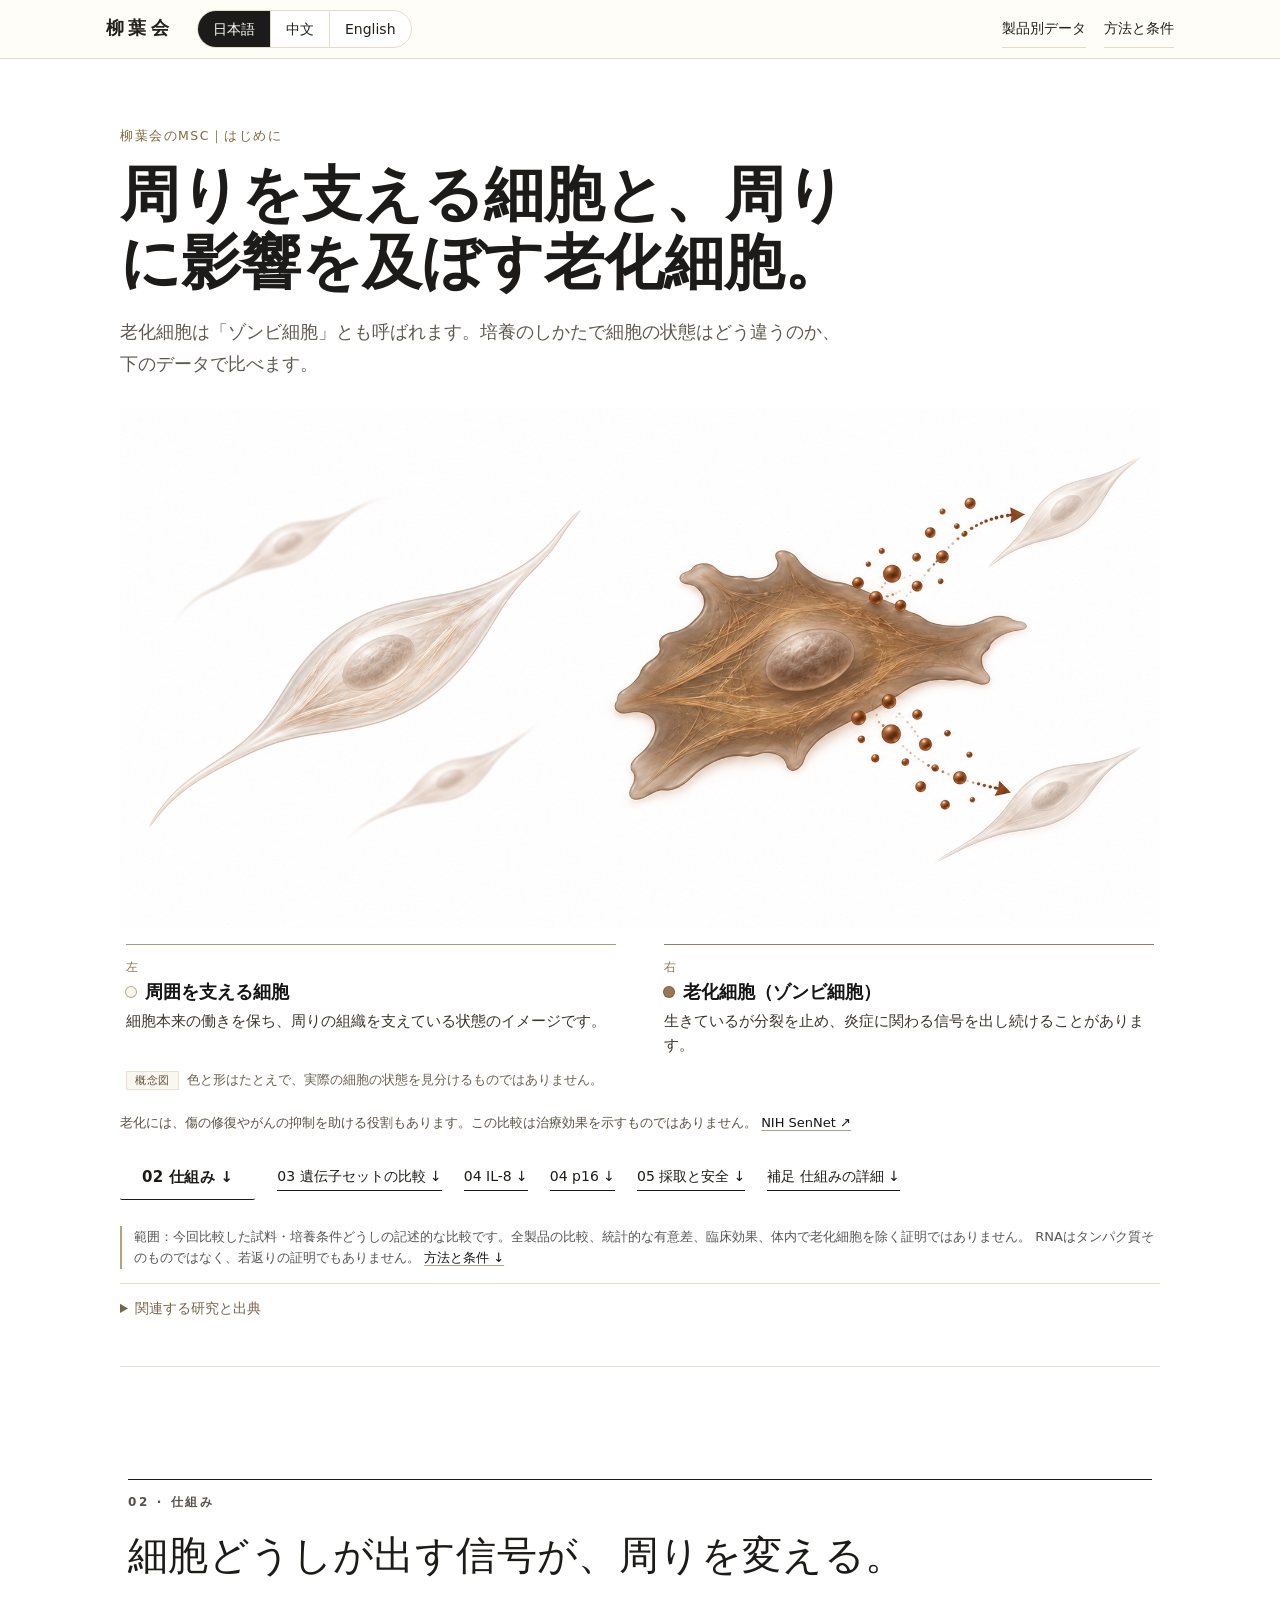
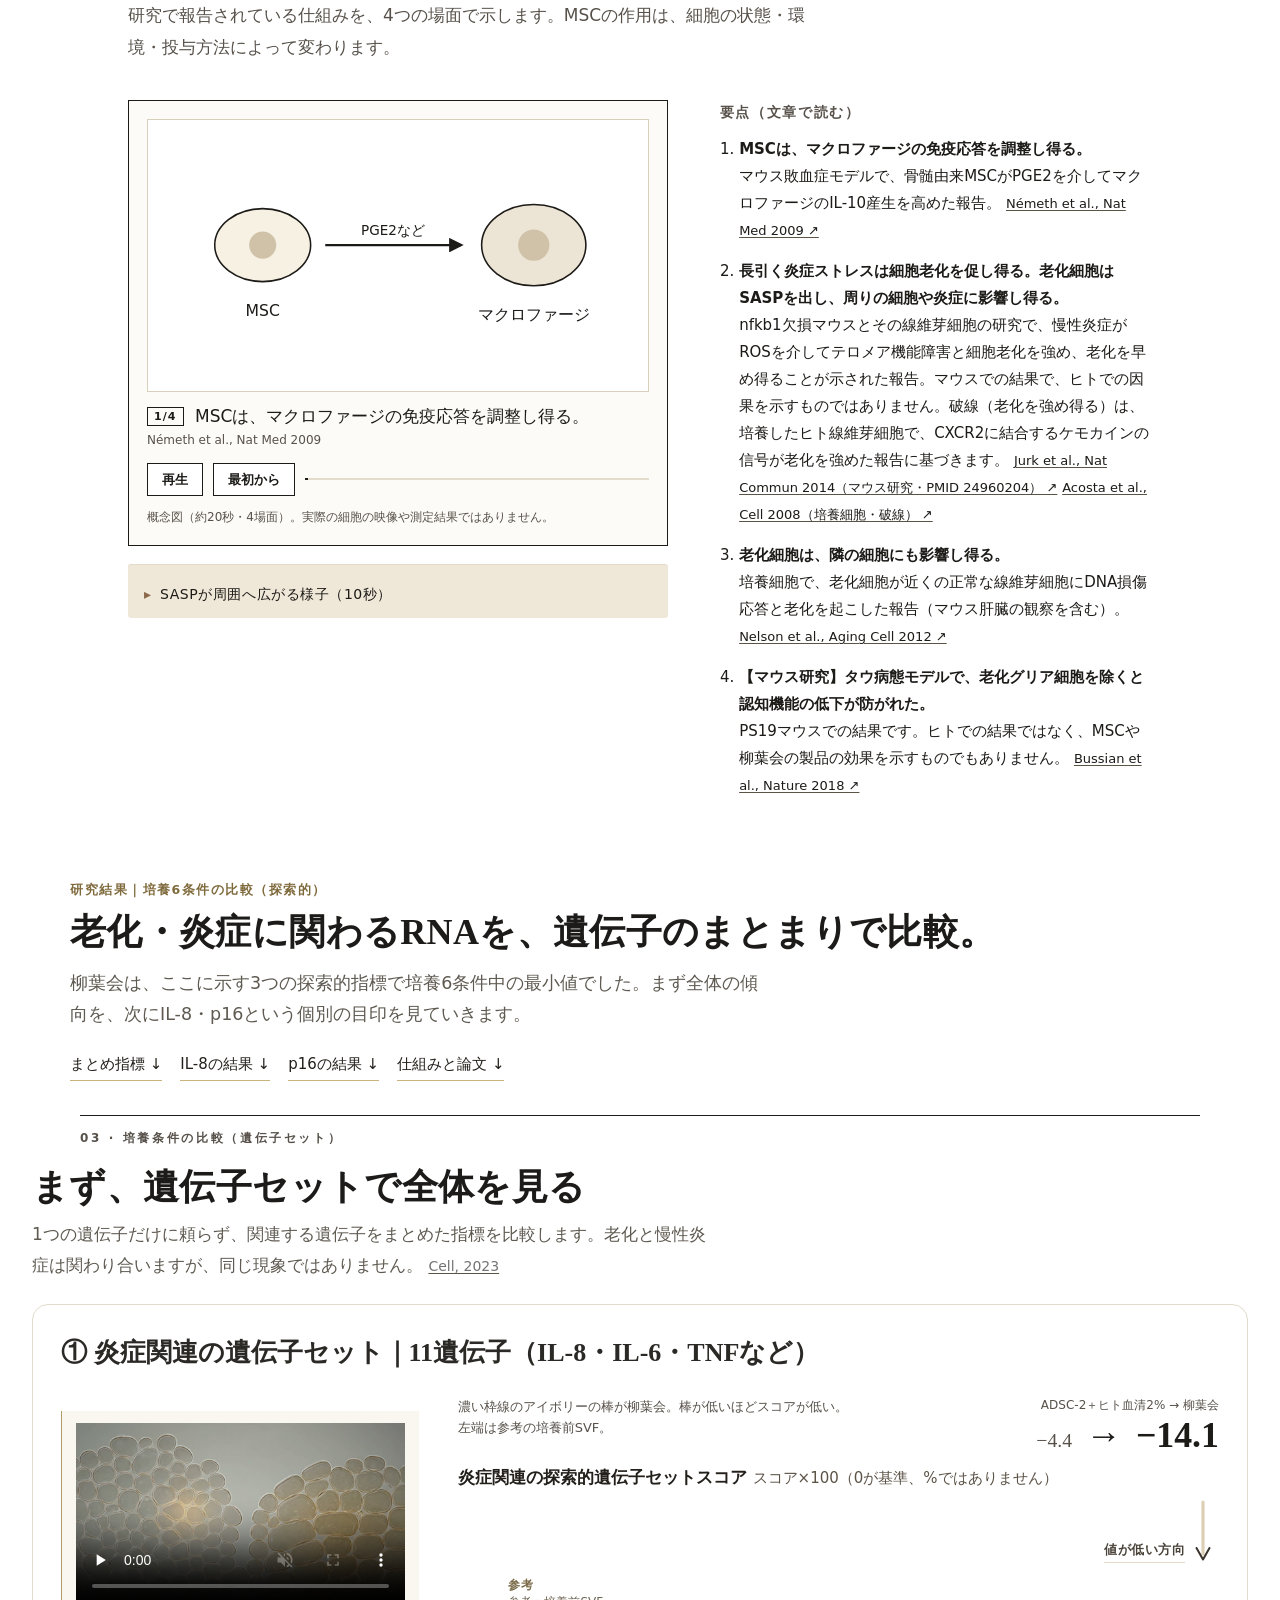
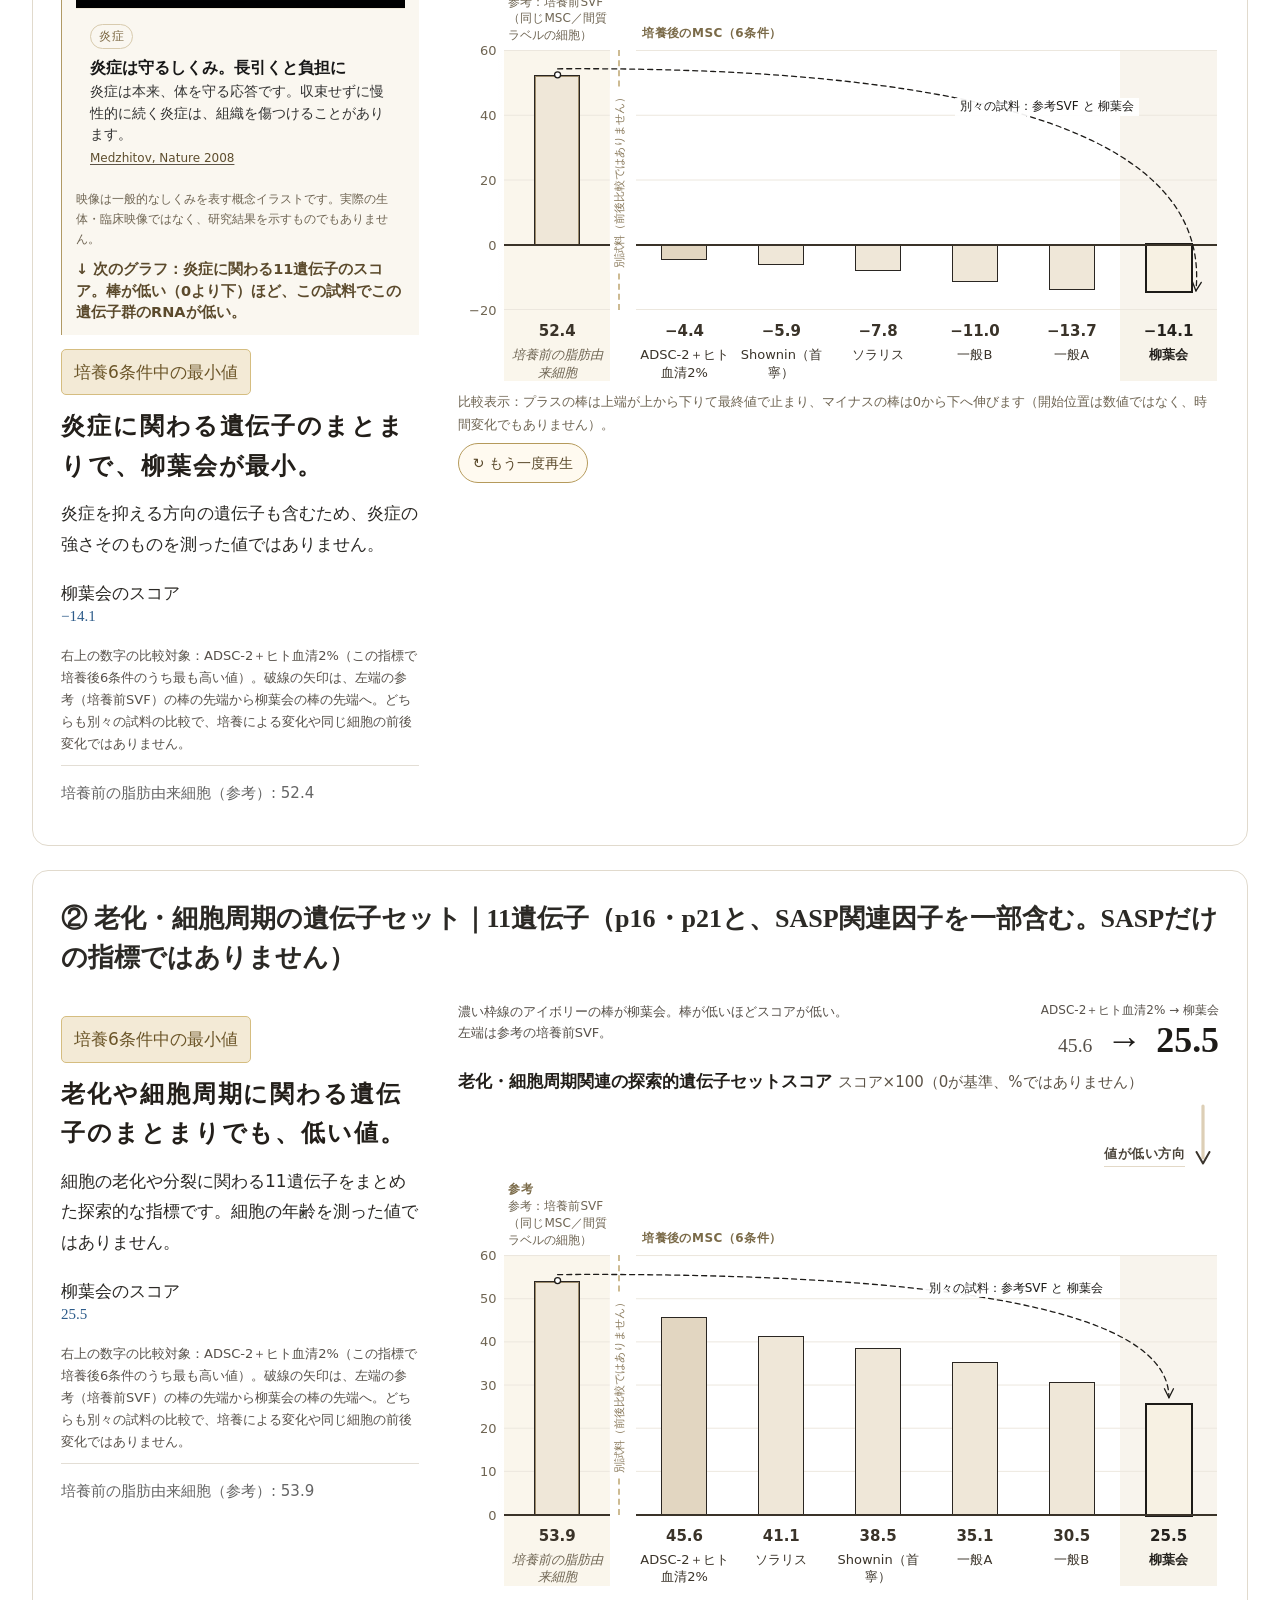
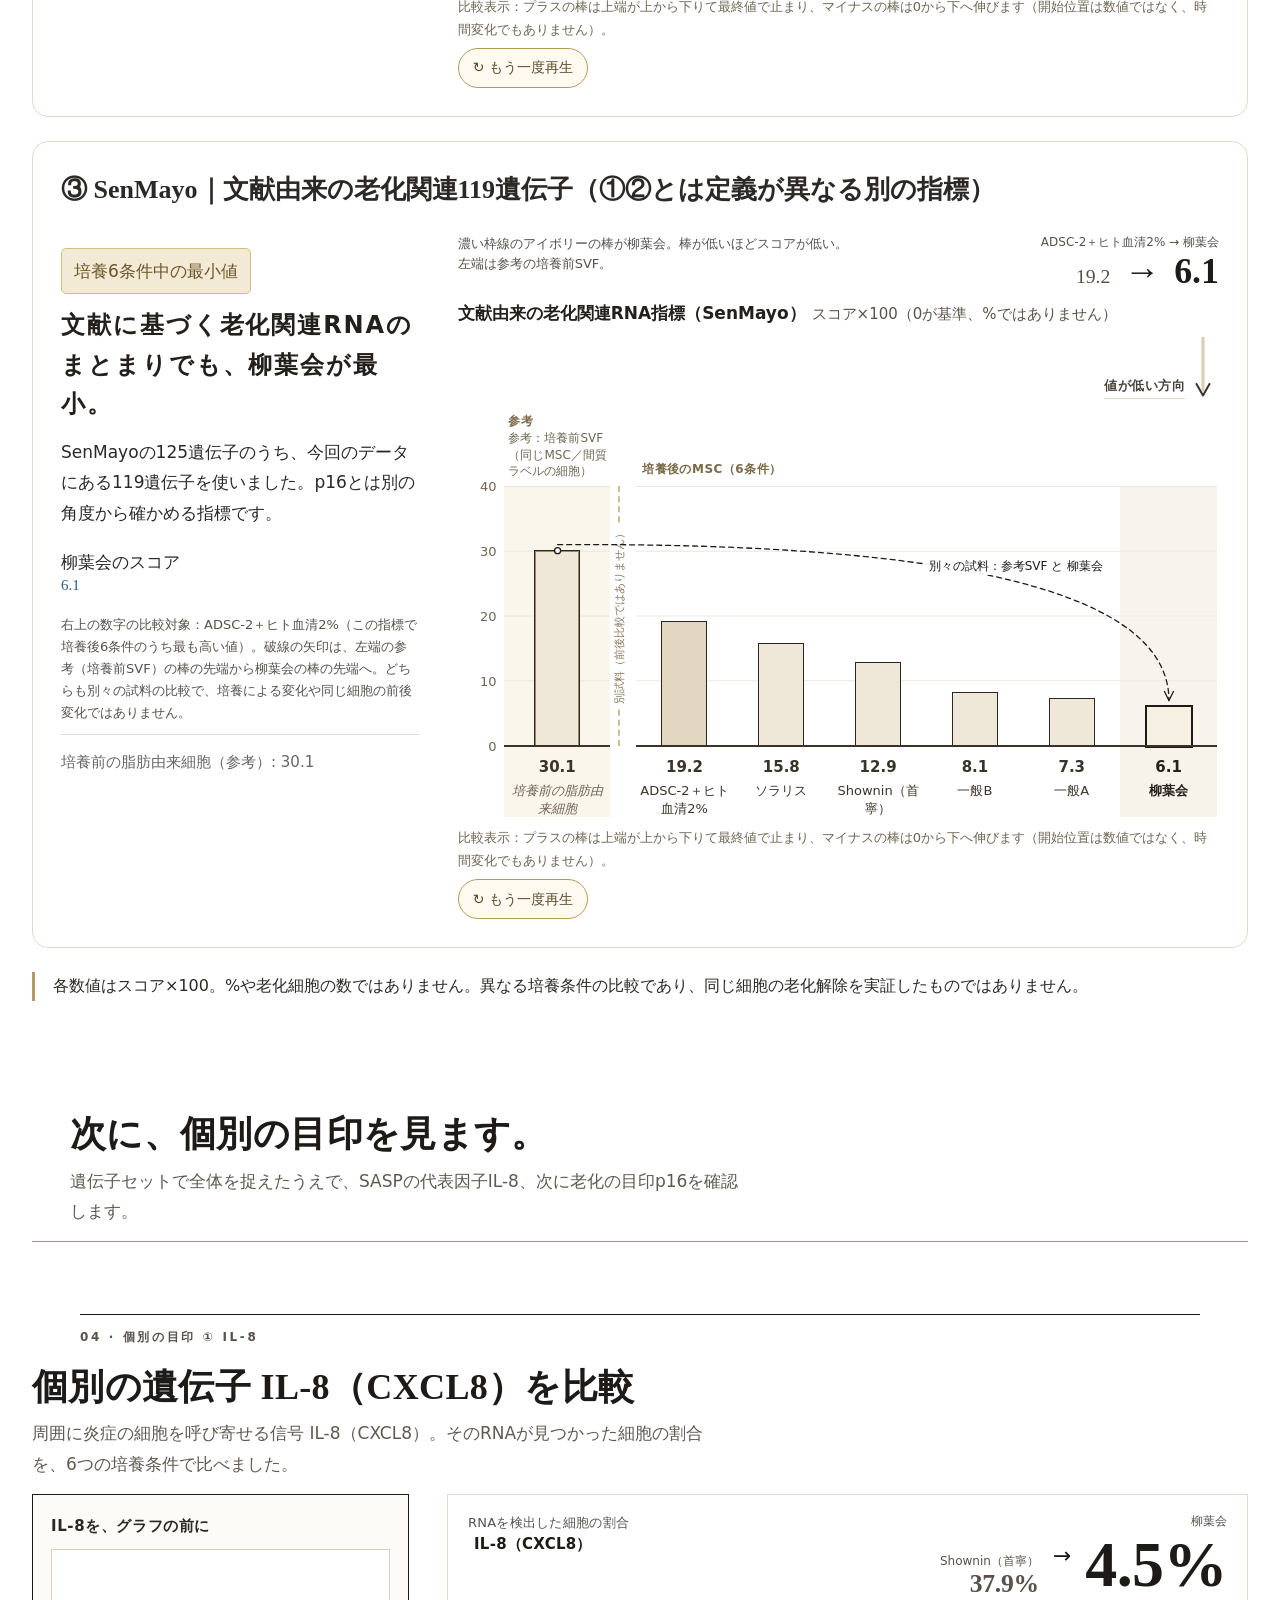
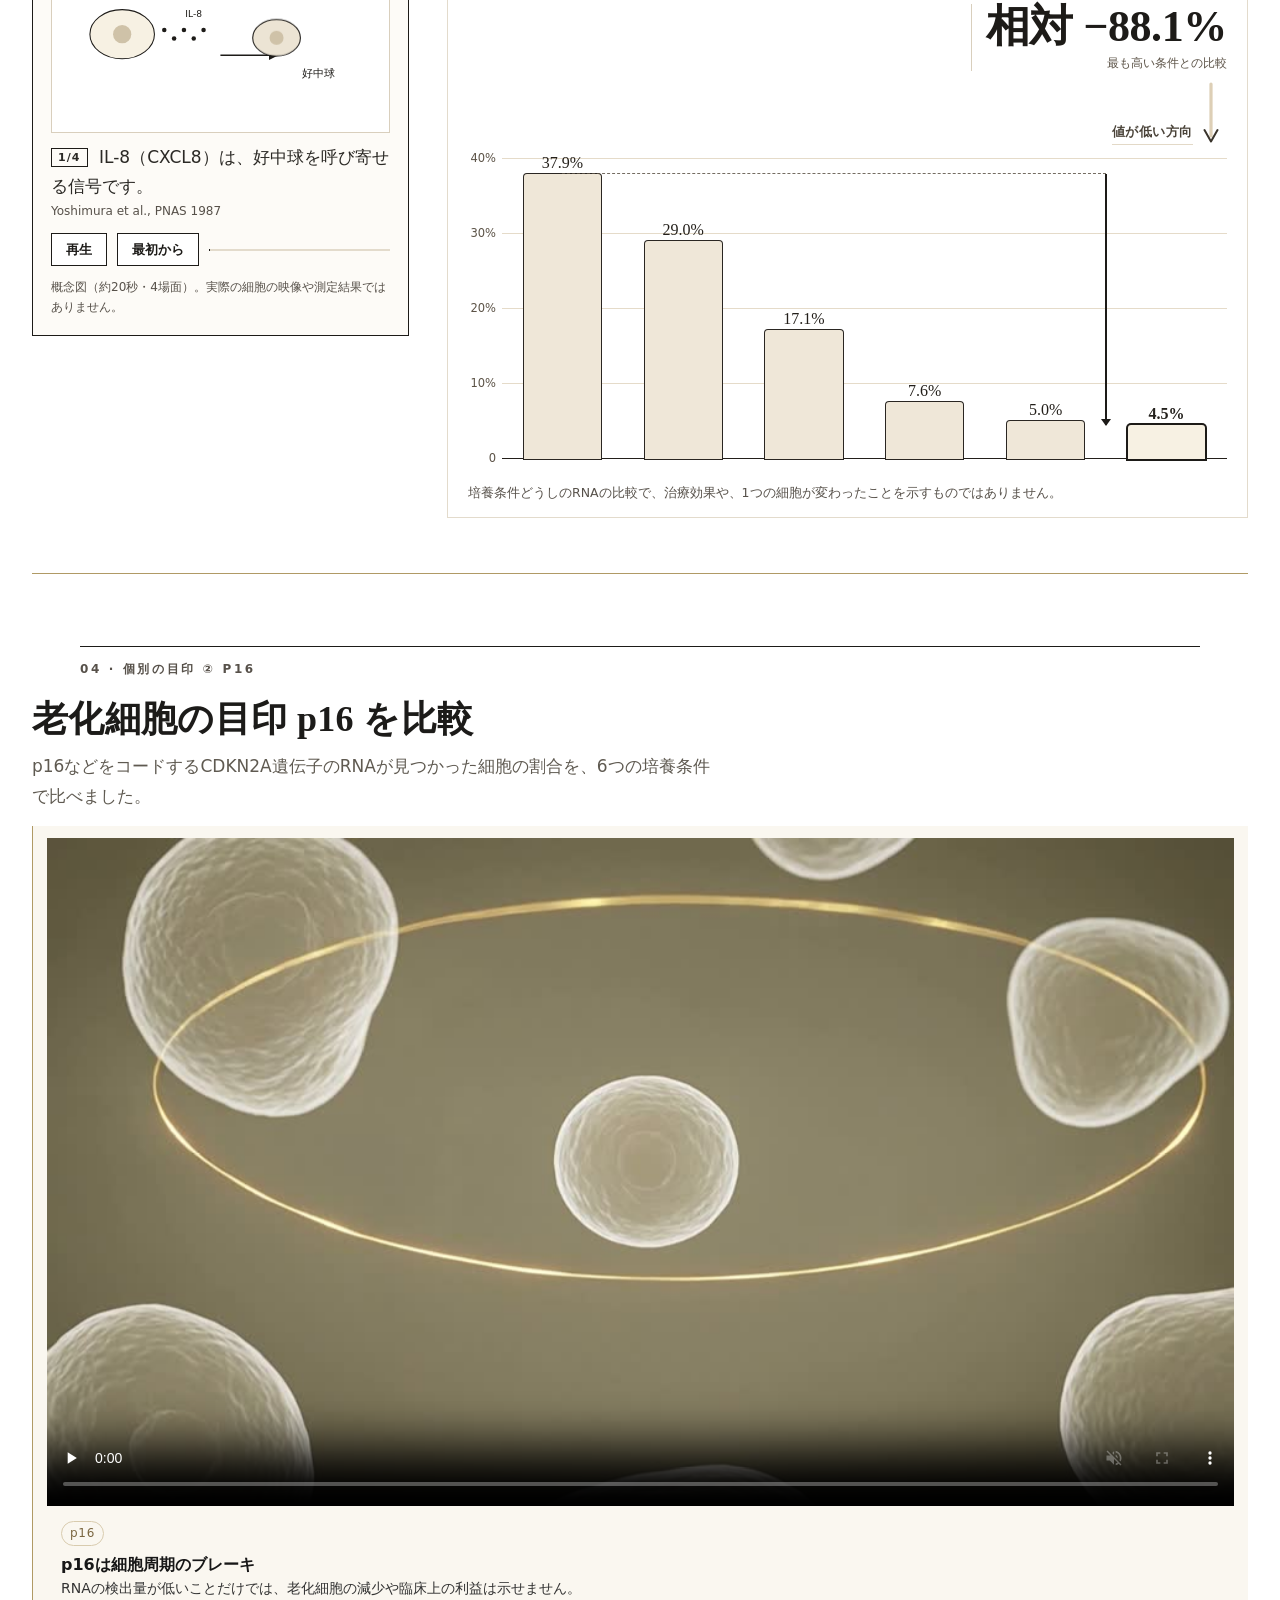
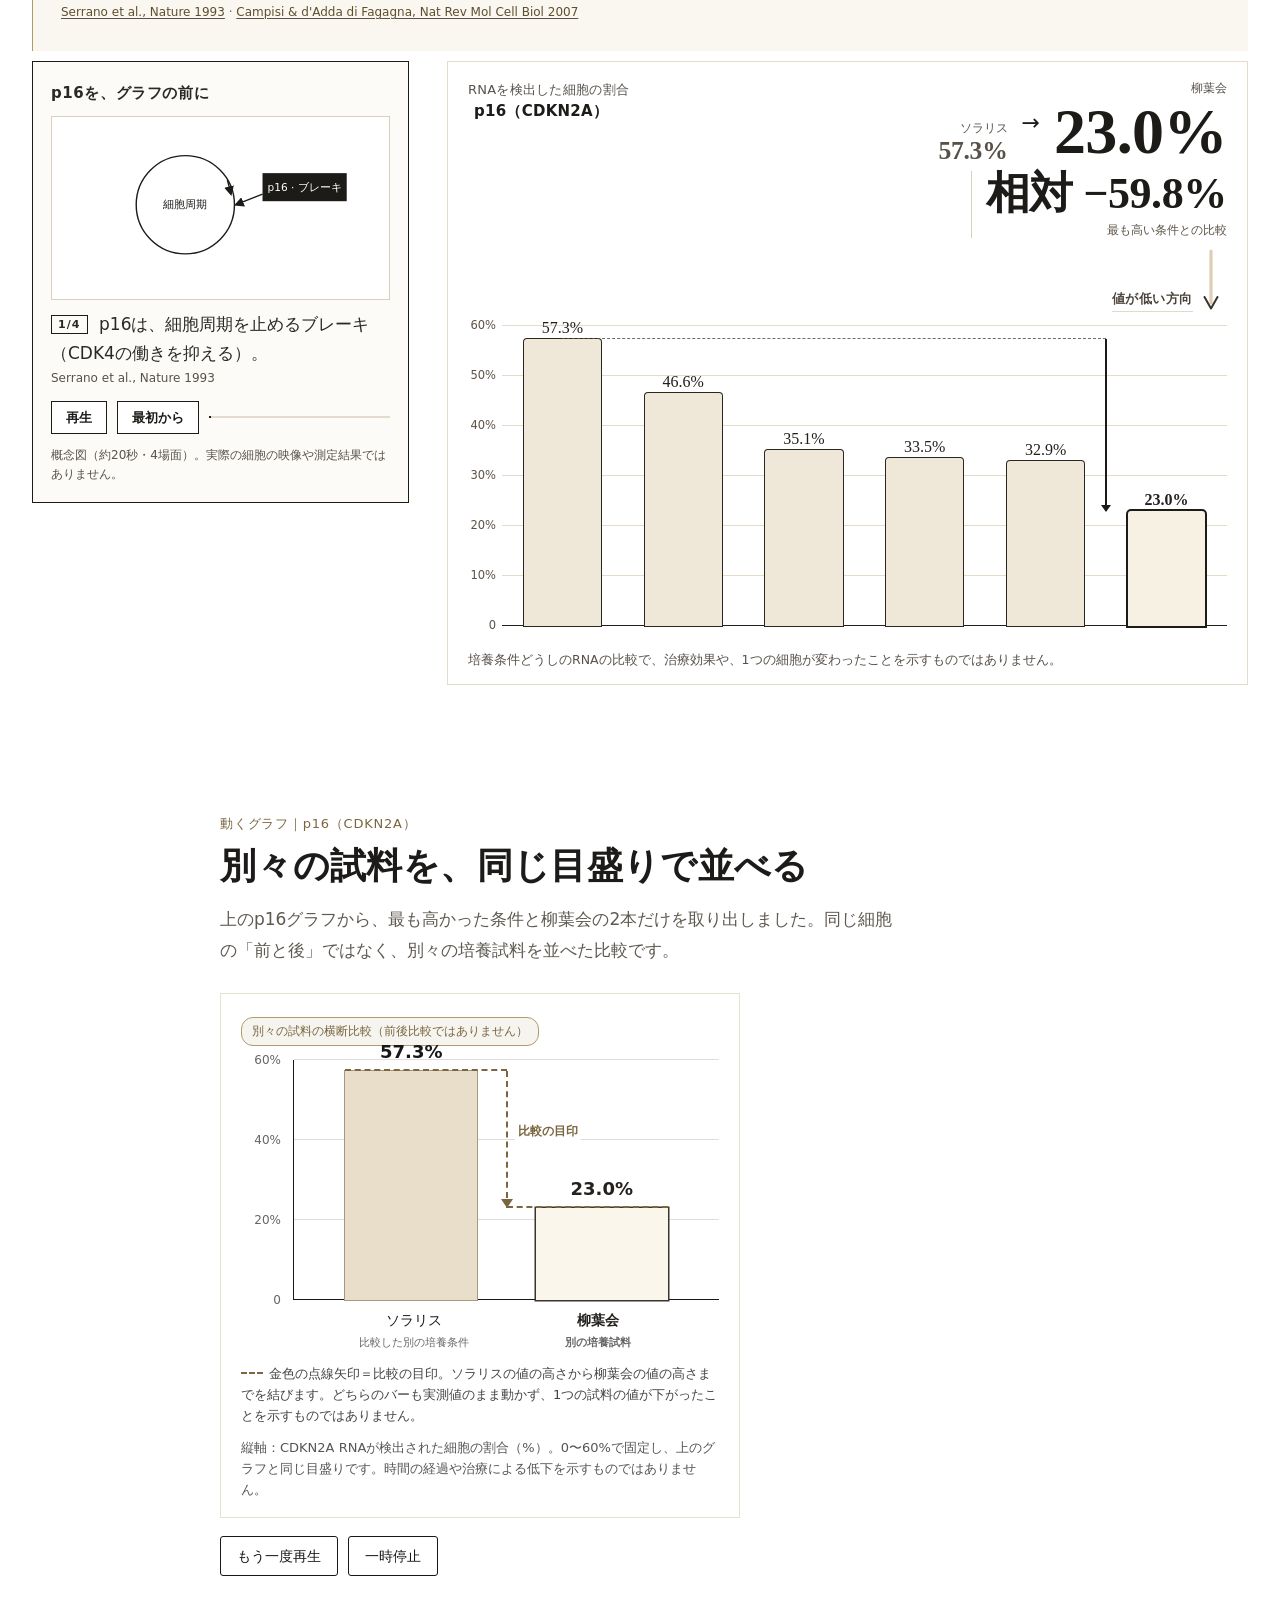
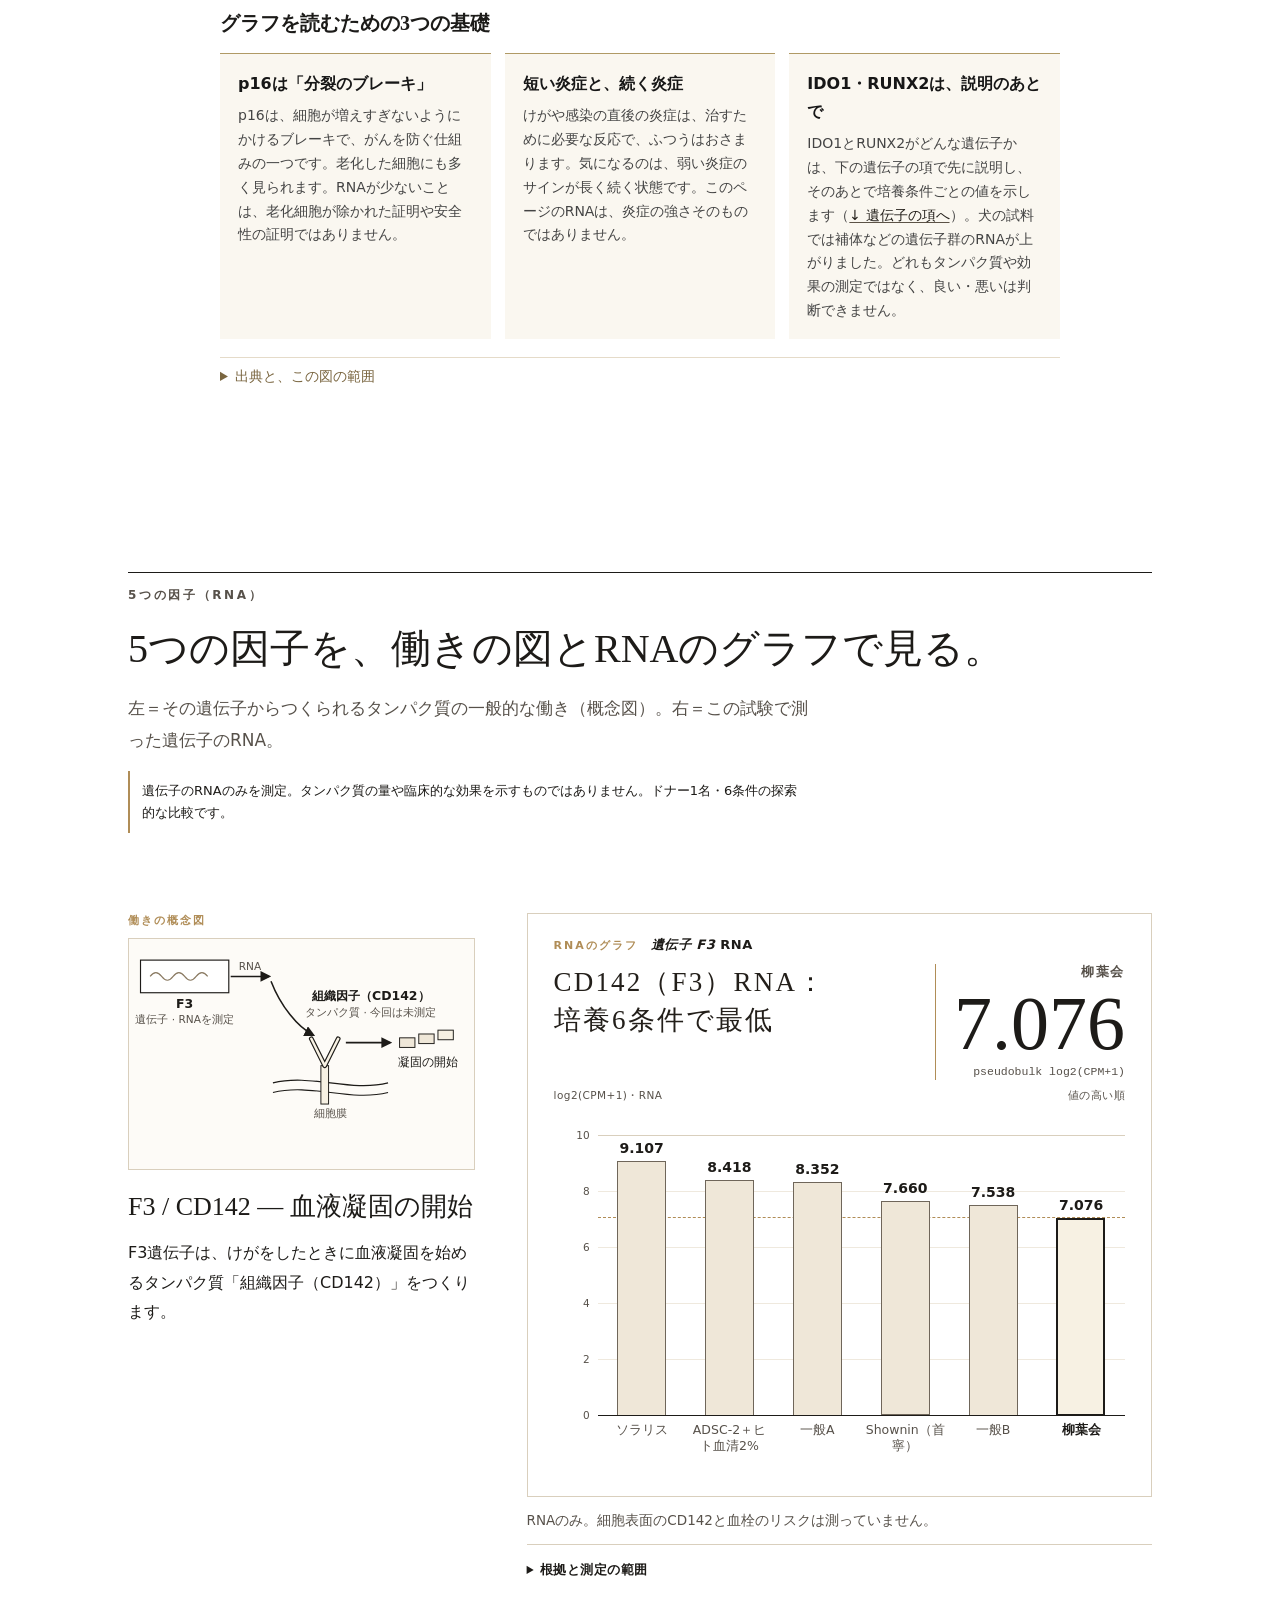
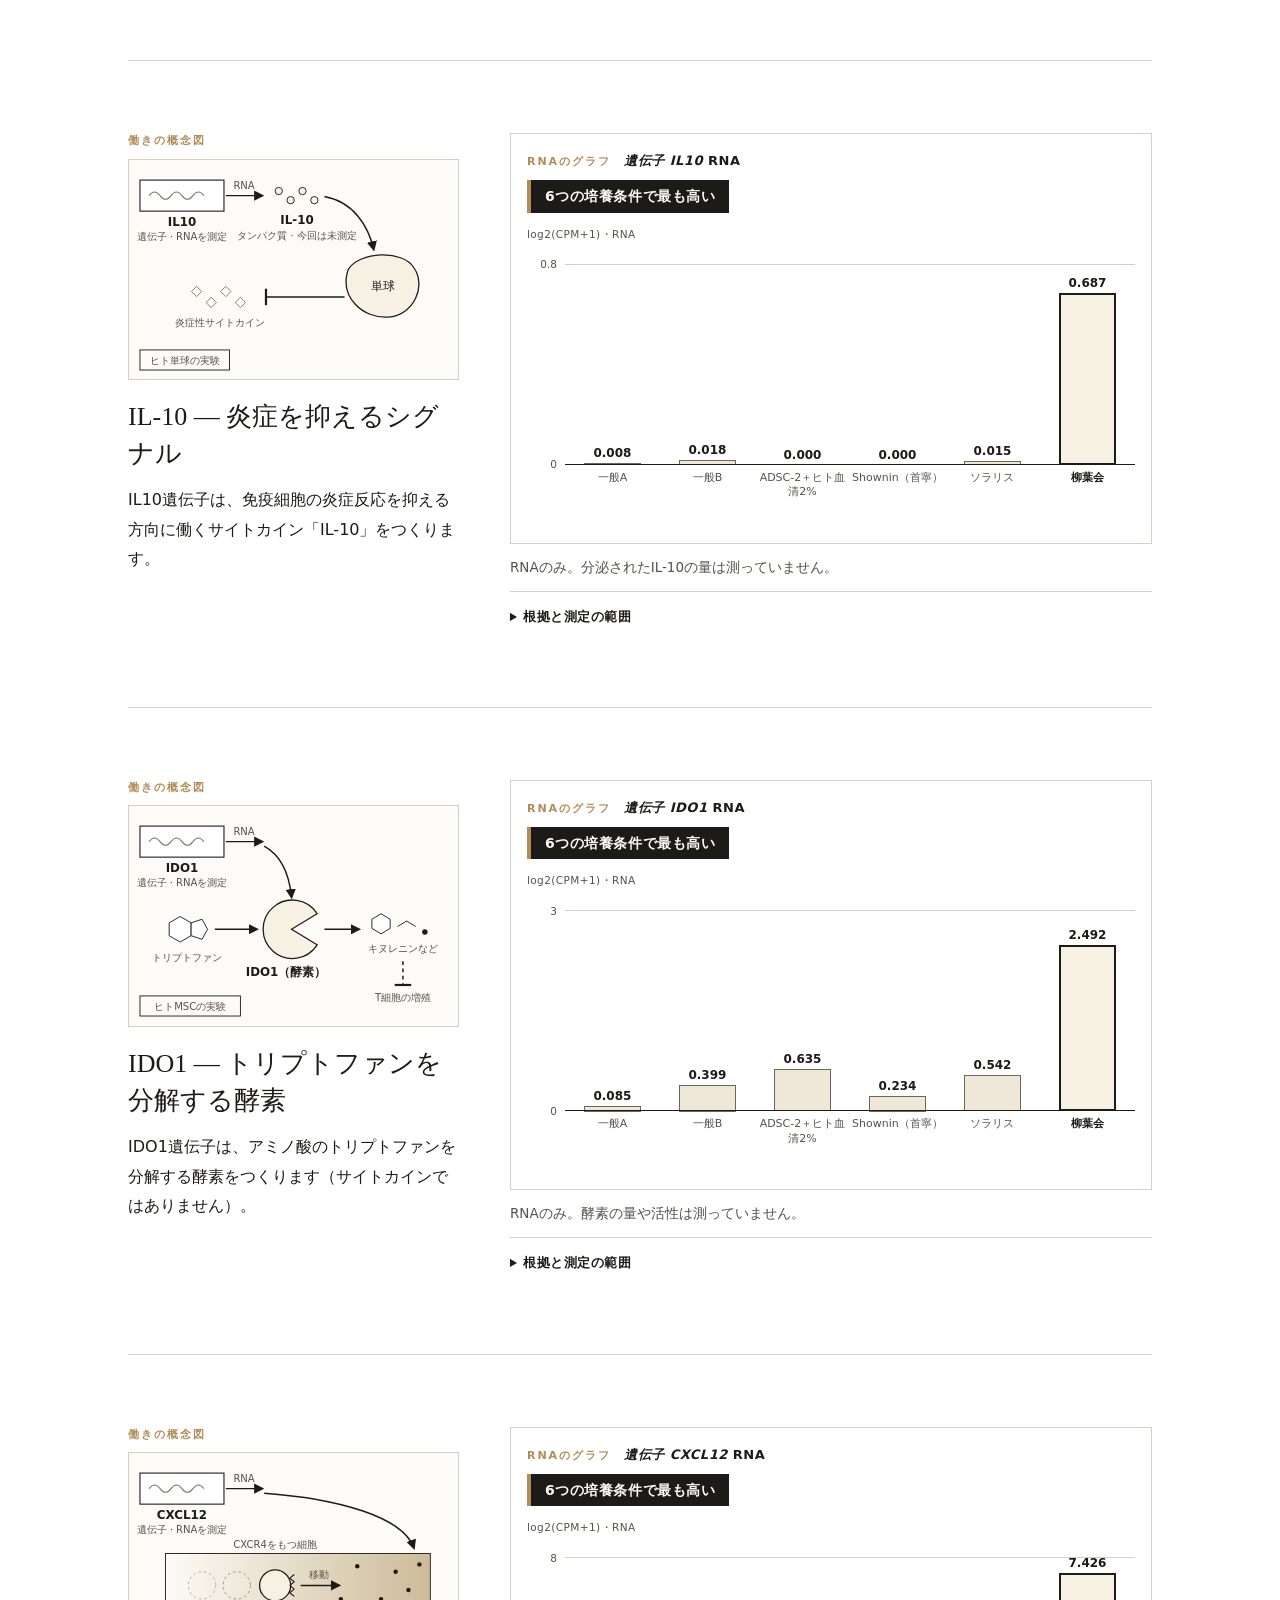
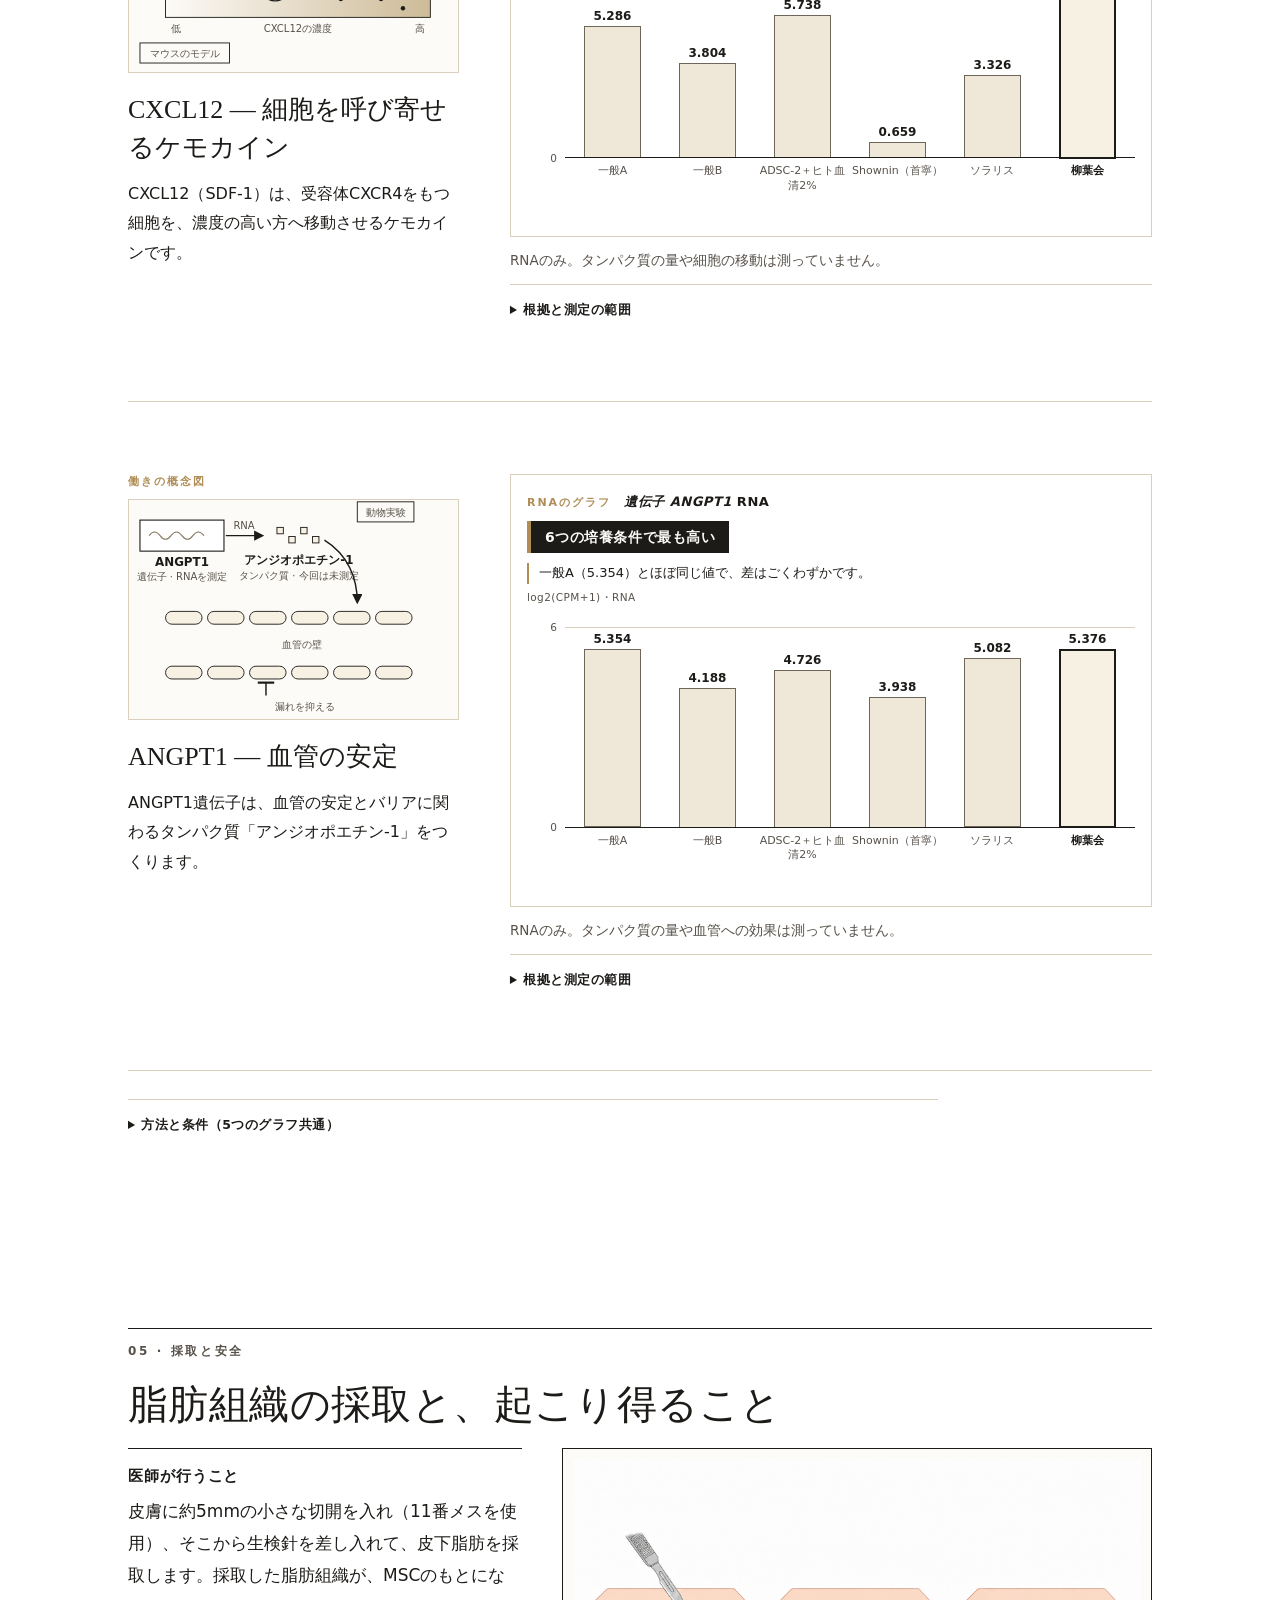
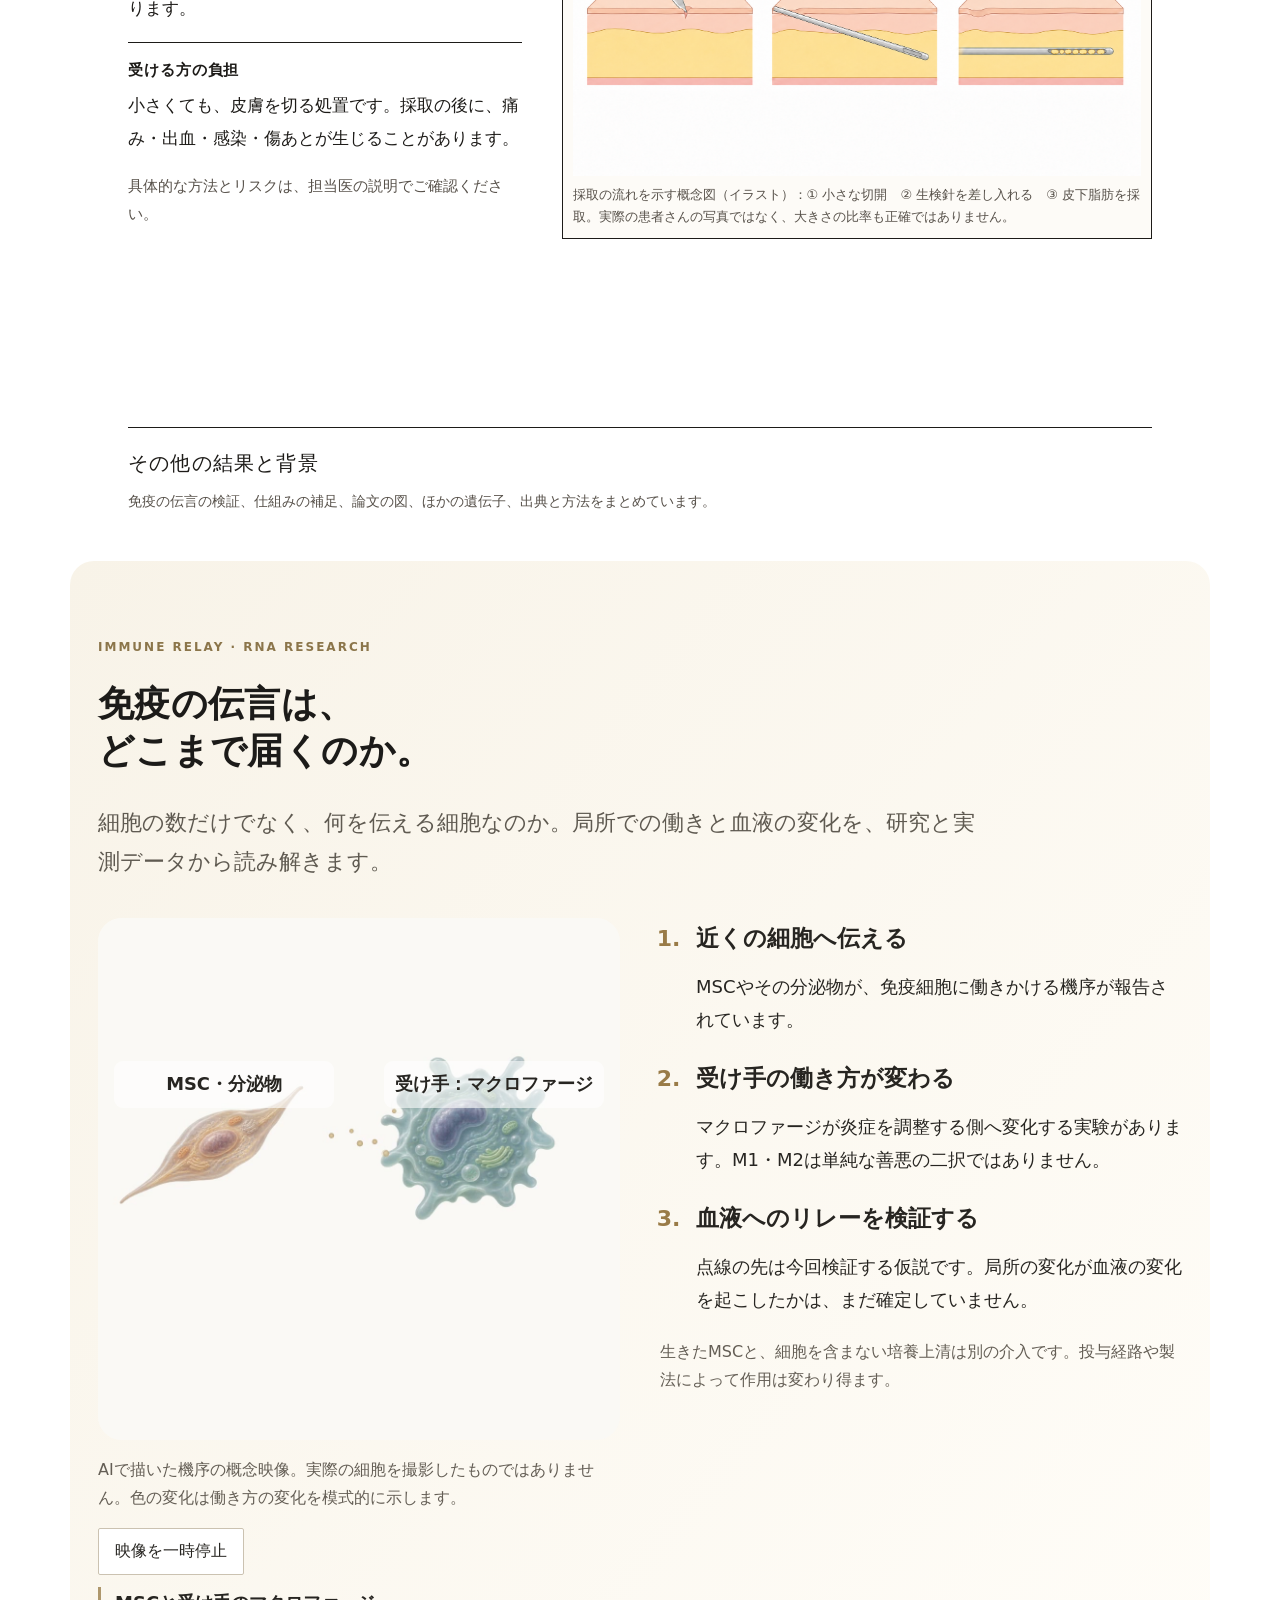
==== commit 7750ebbc: "Highlight CD142 RNA comparison with wide vertical chart" ====
--- a/index.html
+++ b/index.html
@@ -1949,7 +1949,7 @@
 .ri-intro a:focus-visible,.ri-refs summary:focus-visible{outline:3px solid #776548;outline-offset:3px}
 @media (max-width:760px){.ri-intro{padding:28px 0 26px}.ri-title{font-size:clamp(28px,8vw,38px)}.ri-lead{font-size:16px;margin-bottom:20px}.ri-dip-media,.ri-dip-media img{border-radius:12px}.ri-dip-caps{grid-template-columns:1fr;gap:12px;padding:12px 2px 0}.ri-dip-cap{padding-top:10px}}
 @media print{.ri-dip{break-inside:avoid}.ri-dip-media{box-shadow:none}}
-</style><meta name="ryu-build" content="chart-story-20261113-5"/><link rel="stylesheet" href="assets_public/chart-story.css?v=chart-story-20261113-5"/><link rel="stylesheet" href="assets_public/factor-pairs.css?v=factor-pairs-20261113-2"/></head><body class="ps-public">
+</style><meta name="ryu-build" content="chart-story-20261113-5"/><link rel="stylesheet" href="assets_public/chart-story.css?v=chart-story-20261113-5"/><link rel="stylesheet" href="assets_public/factor-pairs.css?v=factor-pairs-20261113-4"/></head><body class="ps-public">
 <a class="skip" href="#main">本文へ移動</a>
 <header class="toolbar ps-toolbar"><div class="tb-in">
 <span class="tb-brand">柳葉会</span>
@@ -1957,7 +1957,7 @@
 <button aria-pressed="true" data-set-lang="ja" lang="ja" type="button">日本語</button><button aria-pressed="false" data-set-lang="zh" lang="zh" type="button">中文</button><button aria-pressed="false" data-set-lang="en" lang="en" type="button">English</button></div>
 <span class="tb-links"><a href="products.html?lang=ja" id="products-link">製品別データ</a><a href="#methods-ja" id="methods-link">方法と条件</a></span>
 </div></header>
-<main id="main" tabindex="-1"><div class="edition active" data-lang="ja" lang="ja"><section class="ri-intro ri-hero" aria-labelledby="ri-title-ja"><!-- concept image: cell-states-brown-20261113.png (generated illustration, shape approved by client, colour revision 2026-11-13; unmodified copy; provenance: tools/provenance/cell-states-brown-20261113.json). Illustrative only: not microscopy, not MSC/assay imagery, not a Ryuyokai result. --><div class="ri-hero-copy"><p class="ri-kicker">柳葉会のMSC｜はじめに</p><h1 class="ri-title" id="ri-title-ja">周りを支える細胞と、周りに影響を及ぼす老化細胞。</h1><p class="ri-lead">老化細胞は「ゾンビ細胞」とも呼ばれます。培養のしかたで細胞の状態はどう違うのか、下のデータで比べます。</p></div><figure class="ri-dip"><div class="ri-dip-media"><img src="assets_public/cell-states-brown-20261113.png" alt="概念図。左は細長くなめらかな明るいアイボリー色の細胞。右は平たく広がった茶色の老化細胞で、外へ出る粒と点線の矢印が近くの細胞へ向かい、外に出る信号を表しています。実際のMSCや試験結果の画像ではありません。" width="1774" height="887" decoding="async"/></div><figcaption class="ri-dip-caps"><div class="ri-dip-cap ri-dip-support"><p class="ri-tag">左</p><h2 class="ri-h">周囲を支える細胞</h2><p>細胞本来の働きを保ち、周りの組織を支えている状態のイメージです。</p></div><div class="ri-dip-cap ri-dip-senescent"><p class="ri-tag">右</p><h2 class="ri-h">老化細胞（ゾンビ細胞）</h2><p>生きているが分裂を止め、炎症に関わる信号を出し続けることがあります。</p></div><p class="ri-dip-note"><span class="ri-concept">概念図</span>色と形はたとえで、実際の細胞の状態を見分けるものではありません。</p></figcaption></figure><p class="ri-caveat">老化には、傷の修復やがんの抑制を助ける役割もあります。この比較は治療効果を示すものではありません。 <a href="https://commonfund.nih.gov/senescence/healthrelevance" target="_blank" rel="noopener noreferrer">NIH SenNet ↗</a></p><p class="ri-actions cs-toc"><a class="ri-cta" href="#story-mech-ja">02 仕組み ↓</a><a href="#indices-ja">03 遺伝子セットの比較 ↓</a><a href="#inf-ja">04 IL-8 ↓</a><a href="#sen-ja">04 p16 ↓</a><a href="#story-sample-ja">05 採取と安全 ↓</a><a href="#mechanism-ja">補足 仕組みの詳細 ↓</a></p><p class="ri-limits">範囲：今回比較した試料・培養条件どうしの記述的な比較です。全製品の比較、統計的な有意差、臨床効果、体内で老化細胞を除く証明ではありません。 RNAはタンパク質そのものではなく、若返りの証明でもありません。 <a href="#methods-ja">方法と条件 ↓</a></p><details class="ri-refs"><summary>関連する研究と出典</summary><ul><li><a href="https://commonfund.nih.gov/senescence/healthrelevance" target="_blank" rel="noopener noreferrer">NIH Common Fund (SenNet): Health relevance of senescence ↗</a><span>老化細胞は分裂を止めても活動を続け、分泌物が周りの細胞に影響します。傷の修復やがんの抑制を助ける一方、長く続く状態は病気に関わることがあります。</span></li><li><a href="https://doi.org/10.1186/s13287-026-05193-0" target="_blank" rel="noopener noreferrer">Luo et al., Stem Cell Research &amp; Therapy (2026) ↗</a><span>細胞実験。circRNAによる部分的リプログラミングで、継代を重ねたMSCの老化関連マーカーと炎症性の分泌が下がり、MSCとしての性質は保たれたと報告。ヒト臨床試験ではなく、柳葉会の培養法の効果を実証するものではありません。</span></li><li><a href="https://doi.org/10.1186/s13287-026-04977-8" target="_blank" rel="noopener noreferrer">Tu et al., Stem Cell Research &amp; Therapy (2026) ↗</a><span>センダイウイルス（SeV）による部分的リプログラミングとMSCクローン。RNA量と分泌タンパク質は一貫して対応せず、ストックごとのタンパク質・機能での検証が必要とされています。</span></li><li><a href="https://doi.org/10.1111/acel.70430" target="_blank" rel="noopener noreferrer">Kasamoto et al., Aging Cell (2026) ↗</a><span>老化細胞を除く介入の後、調べたDNAメチル化の老化・年齢・死亡リスク予測指標は変わらないか、むしろ進みました。老化細胞の除去と生物学的年齢の低下は同じではありません。</span></li><li><a href="https://doi.org/10.1038/s41591-026-04562-9" target="_blank" rel="noopener noreferrer">Nature Medicine (2026) ↗</a><span>ヒト介入研究を横断すると、老化時計の反応は時計ごとに異なりました。1つの指標だけでなく、複数の測定が必要です。</span></li></ul></details></section><section class="cs-sec cs-mech" id="story-mech-ja" aria-labelledby="story-mech-ja-h"><p class="cs-chap">02 · 仕組み</p><h2 class="cs-h" id="story-mech-ja-h">細胞どうしが出す信号が、周りを変える。</h2><p class="cs-lead">研究で報告されている仕組みを、4つの場面で示します。MSCの作用は、細胞の状態・環境・投与方法によって変わります。</p><div class="cs-mech-grid"><div class="cs-mech-main"><div class="cs-player " data-cs-player="mech-ja" data-cs-ms="5000"><ol class="cs-stage"><li class="cs-scene" data-cs-i="0"><div class="cs-fig"><svg class="cs-svg" viewBox="0 0 480 260" role="img" aria-label="MSCは、マクロファージの免疫応答を調整し得る。"><defs><marker id="csah-mech-ja0" viewBox="0 0 10 10" refX="8" refY="5" markerWidth="7" markerHeight="7" orient="auto-start-reverse"><path d="M0 0L10 5L0 10z" fill="#1d1b18"/></marker></defs><g class="cs-cell "><ellipse cx="110" cy="120" rx="46" ry="35" fill="#f7f1e3" stroke="#1d1b18" stroke-width="1.5"/><circle cx="110" cy="120" r="13" fill="#cfc2a8"/></g><text x="110" y="188" text-anchor="middle" class="cs-lab">MSC</text><path class="cs-arw " d="M170 120 L300 120" fill="none" stroke="#1d1b18" stroke-width="2" marker-end="url(#csah-mech-ja0)"/><text x="235" y="110" text-anchor="middle" class="cs-lab cs-lab-s">PGE2など</text><g class="cs-cell "><ellipse cx="370" cy="120" rx="50" ry="39" fill="#ece4d4" stroke="#1d1b18" stroke-width="1.5"/><circle cx="370" cy="120" r="15" fill="#cfc2a8"/></g><text x="370" y="192" text-anchor="middle" class="cs-lab">マクロファージ</text></svg><p class="cs-sub"><span class="cs-n">1/4</span> MSCは、マクロファージの免疫応答を調整し得る。 <small class="cs-src">Németh et al., Nat Med 2009</small></p></div></li><li class="cs-scene" data-cs-i="1"><div class="cs-fig"><svg class="cs-svg cs-svg-ill" viewBox="0 0 480 260" role="img" aria-label="概念図（既存の承認済みイラストの一部を表示）：左は紡錘形の細胞、右は大きく扁平な茶色の老化細胞。実線の矢印は、長引く炎症ストレスが細胞老化を促し得ることを示す。老化細胞から隣の細胞へ向かう粒がSASP。破線は、分泌された因子が老化を強め得ること（培養細胞の報告）。実際の細胞像ではありません。"><defs><marker id="csah-mech-ja1" viewBox="0 0 10 10" refX="8" refY="5" markerWidth="7" markerHeight="7" orient="auto-start-reverse"><path d="M0 0L10 5L0 10z" fill="#1d1b18"/></marker></defs><svg class="cs-m2-art cs-m2-l" x="4" y="74" width="164" height="123" viewBox="40 160 760 570" preserveAspectRatio="xMidYMid slice" aria-hidden="true"><image href="assets_public/cell-states-brown-20261113.png" x="0" y="0" width="1774" height="887"/></svg><svg class="cs-m2-art cs-m2-r" x="200" y="34" width="276" height="204" viewBox="840 100 920 680" preserveAspectRatio="xMidYMid slice" aria-hidden="true"><image href="assets_public/cell-states-brown-20261113.png" x="0" y="0" width="1774" height="887"/></svg><text class="cs-lab cs-m2-t cs-halo" x="14" y="30"><tspan x="14" dy="0">長引く</tspan><tspan x="14" dy="18">炎症ストレス</tspan></text><g class="cs-m2-wave" fill="none" stroke="#8a6849" stroke-width="1.3" stroke-linecap="round"><path d="M16 64 q4 -5 8 0 t8 0 t8 0"/><path d="M46 68 q4 -5 8 0 t8 0 t8 0"/><path d="M76 64 q4 -5 8 0 t8 0 t8 0"/></g><path class="cs-arw cs-m2-pro" d="M140 150 L204 150" fill="none" stroke="#1d1b18" stroke-width="1.6" marker-end="url(#csah-mech-ja1)"/><text class="cs-lab cs-lab-s cs-halo" x="172" y="138" text-anchor="middle">促し得る</text><g class="cs-m2-p" fill="#7a5536"><circle class="cs-m2-d1" cx="350" cy="82" r="2.4"/><circle class="cs-m2-d2" cx="370" cy="74" r="2.4"/><circle class="cs-m2-d3" cx="390" cy="66" r="2.4"/><circle class="cs-m2-d1" cx="350" cy="176" r="2.4"/><circle class="cs-m2-d2" cx="372" cy="186" r="2.4"/><circle class="cs-m2-d3" cx="392" cy="195" r="2.4"/></g><text class="cs-lab cs-m2-sasp cs-halo" x="404" y="104" text-anchor="middle" data-cs-dir="out">SASP</text><text class="cs-lab cs-lab-s cs-halo" x="474" y="22" text-anchor="end">隣の細胞</text><text class="cs-lab cs-halo" x="285" y="234" text-anchor="middle">老化細胞</text><path class="cs-m2-fb" d="M338 58 C322 26 272 30 268 74" fill="none" stroke="#1d1b18" stroke-opacity=".7" stroke-width="1.2" stroke-dasharray="4 4" marker-end="url(#csah-mech-ja1)" data-cs-dir="feedback"/><text class="cs-lab cs-lab-xs cs-m2-fbl cs-halo" x="300" y="24" text-anchor="middle">老化を強め得る</text></svg><p class="cs-sub"><span class="cs-n">2/4</span> 長引く炎症ストレスは細胞老化を促し得る。老化細胞はSASPを出し、周りの細胞や炎症に影響し得る。 <small class="cs-src">Jurk et al., Nat Commun 2014（マウス研究）　破線：Acosta et al., Cell 2008（培養細胞）</small></p></div></li><li class="cs-scene" data-cs-i="2"><div class="cs-fig"><svg class="cs-svg" viewBox="0 0 480 260" role="img" aria-label="老化細胞は、隣の細胞にも影響し得る。"><defs><marker id="csah-mech-ja2" viewBox="0 0 10 10" refX="8" refY="5" markerWidth="7" markerHeight="7" orient="auto-start-reverse"><path d="M0 0L10 5L0 10z" fill="#1d1b18"/></marker></defs><g class="cs-cell "><ellipse cx="120" cy="125" rx="50" ry="39" fill="#8a6849" stroke="#3a2a1d" stroke-width="1.5"/><circle cx="120" cy="125" r="15" fill="#5a4330"/></g><text x="120" y="197" text-anchor="middle" class="cs-lab">老化細胞</text><g class="cs-dots cs-flow"><circle cx="190" cy="119" r="3.2" fill="#8a6849"/><circle cx="204" cy="131" r="3.2" fill="#8a6849"/><circle cx="218" cy="119" r="3.2" fill="#8a6849"/><circle cx="232" cy="131" r="3.2" fill="#8a6849"/><circle cx="246" cy="119" r="3.2" fill="#8a6849"/><circle cx="260" cy="131" r="3.2" fill="#8a6849"/></g><path class="cs-arw " d="M185 155 L300 155" fill="none" stroke="#1d1b18" stroke-width="2" stroke-dasharray="5 5" marker-end="url(#csah-mech-ja2)"/><g class="cs-cell cs-turn"><ellipse cx="370" cy="125" rx="46" ry="35" fill="#e9dcc7" stroke="#1d1b18" stroke-width="1.5"/><circle cx="370" cy="125" r="13" fill="#cfc2a8"/></g><text x="370" y="193" text-anchor="middle" class="cs-lab">隣の細胞</text></svg><p class="cs-sub"><span class="cs-n">3/4</span> 老化細胞は、隣の細胞にも影響し得る。 <small class="cs-src">Nelson et al., Aging Cell 2012</small></p></div></li><li class="cs-scene" data-cs-i="3"><div class="cs-fig"><svg class="cs-svg" viewBox="0 0 480 260" role="img" aria-label="【マウス研究】タウ病態モデルで、老化グリア細胞を除くと認知機能の低下が防がれた。"><defs><marker id="csah-mech-ja3" viewBox="0 0 10 10" refX="8" refY="5" markerWidth="7" markerHeight="7" orient="auto-start-reverse"><path d="M0 0L10 5L0 10z" fill="#1d1b18"/></marker></defs><rect x="24" y="20" width="132" height="30" fill="#1d1b18"/><text x="90" y="41" text-anchor="middle" class="cs-lab cs-inv">マウス研究</text><g class="cs-cell cs-fade"><ellipse cx="150" cy="145" rx="40" ry="31" fill="#8a6849" stroke="#3a2a1d" stroke-width="1.5"/><circle cx="150" cy="145" r="12" fill="#5a4330"/></g><text x="150" y="207" text-anchor="middle" class="cs-lab">老化したグリア細胞</text><path class="cs-arw " d="M205 145 L305 145" fill="none" stroke="#1d1b18" stroke-width="2" marker-end="url(#csah-mech-ja3)"/><g class="cs-cell "><ellipse cx="370" cy="145" rx="40" ry="31" fill="#f7f1e3" stroke="#1d1b18" stroke-width="1.5"/><circle cx="370" cy="145" r="12" fill="#cfc2a8"/></g></svg><p class="cs-sub"><span class="cs-n">4/4</span> 【マウス研究】タウ病態モデルで、老化グリア細胞を除くと認知機能の低下が防がれた。 <small class="cs-src">Bussian et al., Nature 2018</small></p></div></li></ol><div class="cs-ctl" hidden=""><button type="button" class="cs-btn" data-cs-play="" data-cs-lplay="再生" data-cs-lpause="一時停止">一時停止</button><button type="button" class="cs-btn" data-cs-replay="">最初から</button><span class="cs-prog" aria-hidden="true"><i></i></span></div><p class="cs-note">概念図（約20秒・4場面）。実際の細胞の映像や測定結果ではありません。</p></div><details class="cs-vid"><summary>SASPが周囲へ広がる様子（10秒）</summary><figure class="cs-vid-fig"><video controls="" playsinline="" preload="none" poster="assets_public/cell-states-brown-20261113.png" width="1358" height="678" src="assets_public/sasp-outward-seedance25-20261113.mp4?v=chart-story-20261113-5"></video><figcaption>老化細胞がSASPを周囲へ放出する様子を示した概念映像です。粒子は模式表現です。</figcaption></figure></details></div><div class="cs-summary"><h3>要点（文章で読む）</h3><ol><li><strong>MSCは、マクロファージの免疫応答を調整し得る。</strong> マウス敗血症モデルで、骨髄由来MSCがPGE2を介してマクロファージのIL-10産生を高めた報告。 <a href="https://doi.org/10.1038/nm.1905" target="_blank" rel="noopener noreferrer">Németh et al., Nat Med 2009 ↗</a></li><li><strong>長引く炎症ストレスは細胞老化を促し得る。老化細胞はSASPを出し、周りの細胞や炎症に影響し得る。</strong> nfkb1欠損マウスとその線維芽細胞の研究で、慢性炎症がROSを介してテロメア機能障害と細胞老化を強め、老化を早め得ることが示された報告。マウスでの結果で、ヒトでの因果を示すものではありません。破線（老化を強め得る）は、培養したヒト線維芽細胞で、CXCR2に結合するケモカインの信号が老化を強めた報告に基づきます。 <a href="https://doi.org/10.1038/ncomms5172" target="_blank" rel="noopener noreferrer">Jurk et al., Nat Commun 2014（マウス研究・PMID 24960204） ↗</a> <a href="https://doi.org/10.1016/j.cell.2008.03.038" target="_blank" rel="noopener noreferrer">Acosta et al., Cell 2008（培養細胞・破線） ↗</a></li><li><strong>老化細胞は、隣の細胞にも影響し得る。</strong> 培養細胞で、老化細胞が近くの正常な線維芽細胞にDNA損傷応答と老化を起こした報告（マウス肝臓の観察を含む）。 <a href="https://doi.org/10.1111/j.1474-9726.2012.00795.x" target="_blank" rel="noopener noreferrer">Nelson et al., Aging Cell 2012 ↗</a></li><li><strong>【マウス研究】タウ病態モデルで、老化グリア細胞を除くと認知機能の低下が防がれた。</strong> PS19マウスでの結果です。ヒトでの結果ではなく、MSCや柳葉会の製品の効果を示すものでもありません。 <a href="https://doi.org/10.1038/s41586-018-0543-y" target="_blank" rel="noopener noreferrer">Bussian et al., Nature 2018 ↗</a></li></ol></div></div></section><header class="ps-head"><p class="kicker lp-kicker">研究結果｜培養6条件の比較（探索的）</p><h2 class="lp-display">老化・炎症に関わるRNAを、遺伝子のまとまりで比較。</h2><p class="lp-lead">柳葉会は、ここに示す3つの探索的指標で培養6条件中の最小値でした。まず全体の傾向を、次にIL-8・p16という個別の目印を見ていきます。</p><p class="ps-jump"><a href="#indices-ja">まとめ指標 ↓</a><a href="#inf-ja">IL-8の結果 ↓</a><a href="#sen-ja">p16の結果 ↓</a><a href="#mechanism-ja">仕組みと論文 ↓</a></p></header><div class="ps-story" data-ps-story=""><section class="ps-sec ms-overview dir-low cs-groups" id="indices-ja"><p class="cs-chap">03 · 培養条件の比較（遺伝子セット）</p><h2 class="ps-h">まず、遺伝子セットで全体を見る</h2><p class="ps-lead">1つの遺伝子だけに頼らず、関連する遺伝子をまとめた指標を比較します。老化と慢性炎症は関わり合いますが、同じ現象ではありません。 <a class="ms-source" href="https://doi.org/10.1016/j.cell.2022.11.001">Cell, 2023</a></p><article class="ms-index-card"><h3>① 炎症関連の遺伝子セット｜11遺伝子（IL-8・IL-6・TNFなど）</h3><div class="ms-card-grid cs-wide"><div class="cs-gleft"><div class="psx-explain" data-psx-topic="inf"><figure class="scm-fig"><video aria-label="概念イメージ：一般的な細胞の描写です。実際の組織映像ではなく、炎症の経過を示すものではありません。" class="scm-video" controls="" height="540" muted="" playsinline="" poster="assets_public/science/sci-s01.jpg" preload="none" width="960"><source src="assets_public/science/sci-s01.mp4" type="video/mp4"/></video><figcaption><span class="scm-label">炎症</span><h3 class="scm-t">炎症は守るしくみ。長引くと負担に</h3><p class="scm-b">炎症は本来、体を守る応答です。収束せずに慢性的に続く炎症は、組織を傷つけることがあります。</p><p class="scm-ref"><a href="https://doi.org/10.1038/nature07201" rel="noopener noreferrer" target="_blank">Medzhitov, Nature 2008</a></p></figcaption></figure><p class="scm-note">映像は一般的なしくみを表す概念イラストです。実際の生体・臨床映像ではなく、研究結果を示すものでもありません。</p><p class="psx-next">↓ 次のグラフ：炎症に関わる11遺伝子のスコア。棒が低い（0より下）ほど、この試料でこの遺伝子群のRNAが低い。</p></div><div class="ms-explanation"><p class="ms-rank">培養6条件中の最小値</p><h4>炎症に関わる遺伝子のまとまりで、柳葉会が最小。</h4><p>炎症を抑える方向の遺伝子も含むため、炎症の強さそのものを測った値ではありません。</p><p class="ms-result-label">柳葉会のスコア</p><p class="ms-result">−14.1</p><p class="ms-small cs-cmpnote">右上の数字の比較対象：ADSC-2＋ヒト血清2%（この指標で培養後6条件のうち最も高い値）。破線の矢印は、左端の参考（培養前SVF）の棒の先端から柳葉会の棒の先端へ。どちらも別々の試料の比較で、培養による変化や同じ細胞の前後変化ではありません。</p><p class="ms-reference">培養前の脂肪由来細胞（参考）: 52.4</p></div></div><div class="ms-figure cs-gchart"><div class="cs-chead"><p class="ms-read">濃い枠線のアイボリーの棒が柳葉会。棒が低いほどスコアが低い。左端は参考の培養前SVF。</p><div class="cs-vp"><p class="cs-vp-lab">ADSC-2＋ヒト血清2% → 柳葉会</p><p class="ms-value-pair"><span>−4.4</span><span class="ms-direction">→</span><strong>−14.1</strong></p></div></div><figure class="ps-pos ps-vert psv-bars cs-anch" data-ps-axis="−20..60" data-ps-order="ADSC2,SHOWNIN,SOL,GENERAL_B,GENERAL_A,DAIBA" data-ps-pos="inf" style="--psv-steps:4"><figcaption class="ps-poscap">炎症関連の探索的遺伝子セットスコア <small>スコア×100（0が基準、%ではありません）</small></figcaption><p class="psv-dir"><span>値が低い方向</span><svg class="psv-dir-ic" viewBox="0 0 20 64" width="20" height="64" aria-hidden="true" focusable="false"><path class="psv-dir-shaft" d="M10 3V55" fill="none" stroke-linecap="round"/><path class="psv-dir-head" d="M3.5 49 10 60.5 16.5 49" fill="none" stroke-linecap="round" stroke-linejoin="round"/></svg></p><div class="psv-scroll" tabindex="0" role="group" aria-label="グラフ（狭い画面では横にスクロール）"><div class="psv-plot"><div aria-hidden="true" class="ps-pax"><span class="ps-pn"></span><span class="ps-pticks"><span style="bottom:0.000%">−20</span><span style="bottom:25.000%">0</span><span style="bottom:50.000%">20</span><span style="bottom:75.000%">40</span><span style="bottom:100.000%">60</span></span><span class="ps-pv"></span></div><p class="ps-reflab"><span class="psv-reftag">参考</span>参考：培養前SVF（同じMSC／間質ラベルの細胞）</p><ol class="ps-plist ps-refl"><li style="--i:0" class="ps-prow ps-reference-row" data-ps-cond="SVF" data-ps-raw="0.5243"><span class="ps-pn">培養前の脂肪由来細胞</span><span class="ps-ptrack"><i class="ps-p0" style="--z:25.000%"></i><b class="ps-pbar pos" style="--y:90.538%;--z:25.000%;--b:25.000%;--h:65.538%"></b></span><span class="ps-pv">52.4</span></li></ol><span class="psv-div" aria-hidden="true"><span>別試料（前後比較ではありません）</span></span><p class="psv-mainlab">培養後のMSC（6条件）</p><ol class="ps-plist"><li style="--i:1" class="ps-prow cmp" data-ps-cond="ADSC2" data-ps-raw="-0.0441"><span class="ps-pn">ADSC-2＋ヒト血清2%</span><span class="ps-ptrack"><i class="ps-p0" style="--z:25.000%"></i><b class="ps-pbar neg" style="--y:19.488%;--z:25.000%;--b:19.488%;--h:5.512%"></b></span><span class="ps-pv">−4.4</span></li><li style="--i:2" class="ps-prow" data-ps-cond="SHOWNIN" data-ps-raw="-0.0588"><span class="ps-pn">Shownin（首寧）</span><span class="ps-ptrack"><i class="ps-p0" style="--z:25.000%"></i><b class="ps-pbar neg" style="--y:17.650%;--z:25.000%;--b:17.650%;--h:7.350%"></b></span><span class="ps-pv">−5.9</span></li><li style="--i:3" class="ps-prow" data-ps-cond="SOL" data-ps-raw="-0.0783"><span class="ps-pn">ソラリス</span><span class="ps-ptrack"><i class="ps-p0" style="--z:25.000%"></i><b class="ps-pbar neg" style="--y:15.212%;--z:25.000%;--b:15.212%;--h:9.788%"></b></span><span class="ps-pv">−7.8</span></li><li style="--i:4" class="ps-prow" data-ps-cond="GENERAL_B" data-ps-raw="-0.1103"><span class="ps-pn">一般B</span><span class="ps-ptrack"><i class="ps-p0" style="--z:25.000%"></i><b class="ps-pbar neg" style="--y:11.212%;--z:25.000%;--b:11.212%;--h:13.788%"></b></span><span class="ps-pv">−11.0</span></li><li style="--i:5" class="ps-prow" data-ps-cond="GENERAL_A" data-ps-raw="-0.1374"><span class="ps-pn">一般A</span><span class="ps-ptrack"><i class="ps-p0" style="--z:25.000%"></i><b class="ps-pbar neg" style="--y:7.825%;--z:25.000%;--b:7.825%;--h:17.175%"></b></span><span class="ps-pv">−13.7</span></li><li style="--i:6" class="ps-prow focus" data-ps-cond="DAIBA" data-ps-raw="-0.1407"><span class="ps-pn">柳葉会</span><span class="ps-ptrack"><i class="ps-p0" style="--z:25.000%"></i><b class="ps-pbar neg" style="--y:7.412%;--z:25.000%;--b:7.412%;--h:17.588%"></b></span><span class="ps-pv">−14.1</span></li></ol><span class="cs-arrlab" aria-hidden="true">別々の試料：参考SVF と 柳葉会</span></div></div><div class="psv-ctl"><p class="psv-hint">← 横にスクロールできます →</p><p class="psv-note">比較表示：プラスの棒は上端が上から下りて最終値で止まり、マイナスの棒は0から下へ伸びます（開始位置は数値ではなく、時間変化でもありません）。</p><button type="button" class="psv-replay" hidden="">↻ もう一度再生</button></div></figure></div></div></article><article class="ms-index-card"><h3>② 老化・細胞周期の遺伝子セット｜11遺伝子（p16・p21と、SASP関連因子を一部含む。SASPだけの指標ではありません）</h3><div class="ms-card-grid cs-wide"><div class="cs-gleft"><div class="ms-explanation"><p class="ms-rank">培養6条件中の最小値</p><h4>老化や細胞周期に関わる遺伝子のまとまりでも、低い値。</h4><p>細胞の老化や分裂に関わる11遺伝子をまとめた探索的な指標です。細胞の年齢を測った値ではありません。</p><p class="ms-result-label">柳葉会のスコア</p><p class="ms-result">25.5</p><p class="ms-small cs-cmpnote">右上の数字の比較対象：ADSC-2＋ヒト血清2%（この指標で培養後6条件のうち最も高い値）。破線の矢印は、左端の参考（培養前SVF）の棒の先端から柳葉会の棒の先端へ。どちらも別々の試料の比較で、培養による変化や同じ細胞の前後変化ではありません。</p><p class="ms-reference">培養前の脂肪由来細胞（参考）: 53.9</p></div></div><div class="ms-figure cs-gchart"><div class="cs-chead"><p class="ms-read">濃い枠線のアイボリーの棒が柳葉会。棒が低いほどスコアが低い。左端は参考の培養前SVF。</p><div class="cs-vp"><p class="cs-vp-lab">ADSC-2＋ヒト血清2% → 柳葉会</p><p class="ms-value-pair"><span>45.6</span><span class="ms-direction">→</span><strong>25.5</strong></p></div></div><figure class="ps-pos ps-vert psv-bars cs-anch" data-ps-axis="0..60" data-ps-order="ADSC2,SOL,SHOWNIN,GENERAL_A,GENERAL_B,DAIBA" data-ps-pos="sen" style="--psv-steps:6"><figcaption class="ps-poscap">老化・細胞周期関連の探索的遺伝子セットスコア <small>スコア×100（0が基準、%ではありません）</small></figcaption><p class="psv-dir"><span>値が低い方向</span><svg class="psv-dir-ic" viewBox="0 0 20 64" width="20" height="64" aria-hidden="true" focusable="false"><path class="psv-dir-shaft" d="M10 3V55" fill="none" stroke-linecap="round"/><path class="psv-dir-head" d="M3.5 49 10 60.5 16.5 49" fill="none" stroke-linecap="round" stroke-linejoin="round"/></svg></p><div class="psv-scroll" tabindex="0" role="group" aria-label="グラフ（狭い画面では横にスクロール）"><div class="psv-plot"><div aria-hidden="true" class="ps-pax"><span class="ps-pn"></span><span class="ps-pticks"><span style="bottom:0.000%">0</span><span style="bottom:16.667%">10</span><span style="bottom:33.333%">20</span><span style="bottom:50.000%">30</span><span style="bottom:66.667%">40</span><span style="bottom:83.333%">50</span><span style="bottom:100.000%">60</span></span><span class="ps-pv"></span></div><p class="ps-reflab"><span class="psv-reftag">参考</span>参考：培養前SVF（同じMSC／間質ラベルの細胞）</p><ol class="ps-plist ps-refl"><li style="--i:0" class="ps-prow ps-reference-row" data-ps-cond="SVF" data-ps-raw="0.5391"><span class="ps-pn">培養前の脂肪由来細胞</span><span class="ps-ptrack"><i class="ps-p0" style="--z:0.000%"></i><b class="ps-pbar pos" style="--y:89.850%;--z:0.000%;--b:0.000%;--h:89.850%"></b></span><span class="ps-pv">53.9</span></li></ol><span class="psv-div" aria-hidden="true"><span>別試料（前後比較ではありません）</span></span><p class="psv-mainlab">培養後のMSC（6条件）</p><ol class="ps-plist"><li style="--i:1" class="ps-prow cmp" data-ps-cond="ADSC2" data-ps-raw="0.456"><span class="ps-pn">ADSC-2＋ヒト血清2%</span><span class="ps-ptrack"><i class="ps-p0" style="--z:0.000%"></i><b class="ps-pbar pos" style="--y:76.000%;--z:0.000%;--b:0.000%;--h:76.000%"></b></span><span class="ps-pv">45.6</span></li><li style="--i:2" class="ps-prow" data-ps-cond="SOL" data-ps-raw="0.4113"><span class="ps-pn">ソラリス</span><span class="ps-ptrack"><i class="ps-p0" style="--z:0.000%"></i><b class="ps-pbar pos" style="--y:68.550%;--z:0.000%;--b:0.000%;--h:68.550%"></b></span><span class="ps-pv">41.1</span></li><li style="--i:3" class="ps-prow" data-ps-cond="SHOWNIN" data-ps-raw="0.3848"><span class="ps-pn">Shownin（首寧）</span><span class="ps-ptrack"><i class="ps-p0" style="--z:0.000%"></i><b class="ps-pbar pos" style="--y:64.133%;--z:0.000%;--b:0.000%;--h:64.133%"></b></span><span class="ps-pv">38.5</span></li><li style="--i:4" class="ps-prow" data-ps-cond="GENERAL_A" data-ps-raw="0.3512"><span class="ps-pn">一般A</span><span class="ps-ptrack"><i class="ps-p0" style="--z:0.000%"></i><b class="ps-pbar pos" style="--y:58.533%;--z:0.000%;--b:0.000%;--h:58.533%"></b></span><span class="ps-pv">35.1</span></li><li style="--i:5" class="ps-prow" data-ps-cond="GENERAL_B" data-ps-raw="0.3053"><span class="ps-pn">一般B</span><span class="ps-ptrack"><i class="ps-p0" style="--z:0.000%"></i><b class="ps-pbar pos" style="--y:50.883%;--z:0.000%;--b:0.000%;--h:50.883%"></b></span><span class="ps-pv">30.5</span></li><li style="--i:6" class="ps-prow focus" data-ps-cond="DAIBA" data-ps-raw="0.2549"><span class="ps-pn">柳葉会</span><span class="ps-ptrack"><i class="ps-p0" style="--z:0.000%"></i><b class="ps-pbar pos" style="--y:42.483%;--z:0.000%;--b:0.000%;--h:42.483%"></b></span><span class="ps-pv">25.5</span></li></ol><span class="cs-arrlab" aria-hidden="true">別々の試料：参考SVF と 柳葉会</span></div></div><div class="psv-ctl"><p class="psv-hint">← 横にスクロールできます →</p><p class="psv-note">比較表示：プラスの棒は上端が上から下りて最終値で止まり、マイナスの棒は0から下へ伸びます（開始位置は数値ではなく、時間変化でもありません）。</p><button type="button" class="psv-replay" hidden="">↻ もう一度再生</button></div></figure></div></div></article><article class="ms-index-card"><h3>③ SenMayo｜文献由来の老化関連119遺伝子（①②とは定義が異なる別の指標）</h3><div class="ms-card-grid cs-wide"><div class="cs-gleft"><div class="ms-explanation"><p class="ms-rank">培養6条件中の最小値</p><h4>文献に基づく老化関連RNAのまとまりでも、柳葉会が最小。</h4><p>SenMayoの125遺伝子のうち、今回のデータにある119遺伝子を使いました。p16とは別の角度から確かめる指標です。</p><p class="ms-result-label">柳葉会のスコア</p><p class="ms-result">6.1</p><p class="ms-small cs-cmpnote">右上の数字の比較対象：ADSC-2＋ヒト血清2%（この指標で培養後6条件のうち最も高い値）。破線の矢印は、左端の参考（培養前SVF）の棒の先端から柳葉会の棒の先端へ。どちらも別々の試料の比較で、培養による変化や同じ細胞の前後変化ではありません。</p><p class="ms-reference">培養前の脂肪由来細胞（参考）: 30.1</p></div></div><div class="ms-figure cs-gchart"><div class="cs-chead"><p class="ms-read">濃い枠線のアイボリーの棒が柳葉会。棒が低いほどスコアが低い。左端は参考の培養前SVF。</p><div class="cs-vp"><p class="cs-vp-lab">ADSC-2＋ヒト血清2% → 柳葉会</p><p class="ms-value-pair"><span>19.2</span><span class="ms-direction">→</span><strong>6.1</strong></p></div></div><figure class="ps-pos ps-vert psv-bars cs-anch" data-ps-axis="0..40" data-ps-order="ADSC2,SOL,SHOWNIN,GENERAL_B,GENERAL_A,DAIBA" data-ps-pos="senmayo" style="--psv-steps:4"><figcaption class="ps-poscap">文献由来の老化関連RNA指標（SenMayo） <small>スコア×100（0が基準、%ではありません）</small></figcaption><p class="psv-dir"><span>値が低い方向</span><svg class="psv-dir-ic" viewBox="0 0 20 64" width="20" height="64" aria-hidden="true" focusable="false"><path class="psv-dir-shaft" d="M10 3V55" fill="none" stroke-linecap="round"/><path class="psv-dir-head" d="M3.5 49 10 60.5 16.5 49" fill="none" stroke-linecap="round" stroke-linejoin="round"/></svg></p><div class="psv-scroll" tabindex="0" role="group" aria-label="グラフ（狭い画面では横にスクロール）"><div class="psv-plot"><div aria-hidden="true" class="ps-pax"><span class="ps-pn"></span><span class="ps-pticks"><span style="bottom:0.000%">0</span><span style="bottom:25.000%">10</span><span style="bottom:50.000%">20</span><span style="bottom:75.000%">30</span><span style="bottom:100.000%">40</span></span><span class="ps-pv"></span></div><p class="ps-reflab"><span class="psv-reftag">参考</span>参考：培養前SVF（同じMSC／間質ラベルの細胞）</p><ol class="ps-plist ps-refl"><li style="--i:0" class="ps-prow ps-reference-row" data-ps-cond="SVF" data-ps-raw="0.3007744355932237"><span class="ps-pn">培養前の脂肪由来細胞</span><span class="ps-ptrack"><i class="ps-p0" style="--z:0.000%"></i><b class="ps-pbar pos" style="--y:75.194%;--z:0.000%;--b:0.000%;--h:75.194%"></b></span><span class="ps-pv">30.1</span></li></ol><span class="psv-div" aria-hidden="true"><span>別試料（前後比較ではありません）</span></span><p class="psv-mainlab">培養後のMSC（6条件）</p><ol class="ps-plist"><li style="--i:1" class="ps-prow cmp" data-ps-cond="ADSC2" data-ps-raw="0.19232578398312788"><span class="ps-pn">ADSC-2＋ヒト血清2%</span><span class="ps-ptrack"><i class="ps-p0" style="--z:0.000%"></i><b class="ps-pbar pos" style="--y:48.081%;--z:0.000%;--b:0.000%;--h:48.081%"></b></span><span class="ps-pv">19.2</span></li><li style="--i:2" class="ps-prow" data-ps-cond="SOL" data-ps-raw="0.15791546388772068"><span class="ps-pn">ソラリス</span><span class="ps-ptrack"><i class="ps-p0" style="--z:0.000%"></i><b class="ps-pbar pos" style="--y:39.479%;--z:0.000%;--b:0.000%;--h:39.479%"></b></span><span class="ps-pv">15.8</span></li><li style="--i:3" class="ps-prow" data-ps-cond="SHOWNIN" data-ps-raw="0.1290555840450181"><span class="ps-pn">Shownin（首寧）</span><span class="ps-ptrack"><i class="ps-p0" style="--z:0.000%"></i><b class="ps-pbar pos" style="--y:32.264%;--z:0.000%;--b:0.000%;--h:32.264%"></b></span><span class="ps-pv">12.9</span></li><li style="--i:4" class="ps-prow" data-ps-cond="GENERAL_B" data-ps-raw="0.081485152604938035"><span class="ps-pn">一般B</span><span class="ps-ptrack"><i class="ps-p0" style="--z:0.000%"></i><b class="ps-pbar pos" style="--y:20.371%;--z:0.000%;--b:0.000%;--h:20.371%"></b></span><span class="ps-pv">8.1</span></li><li style="--i:5" class="ps-prow" data-ps-cond="GENERAL_A" data-ps-raw="0.073026519934678"><span class="ps-pn">一般A</span><span class="ps-ptrack"><i class="ps-p0" style="--z:0.000%"></i><b class="ps-pbar pos" style="--y:18.257%;--z:0.000%;--b:0.000%;--h:18.257%"></b></span><span class="ps-pv">7.3</span></li><li style="--i:6" class="ps-prow focus" data-ps-cond="DAIBA" data-ps-raw="0.061070529387246483"><span class="ps-pn">柳葉会</span><span class="ps-ptrack"><i class="ps-p0" style="--z:0.000%"></i><b class="ps-pbar pos" style="--y:15.268%;--z:0.000%;--b:0.000%;--h:15.268%"></b></span><span class="ps-pv">6.1</span></li></ol><span class="cs-arrlab" aria-hidden="true">別々の試料：参考SVF と 柳葉会</span></div></div><div class="psv-ctl"><p class="psv-hint">← 横にスクロールできます →</p><p class="psv-note">比較表示：プラスの棒は上端が上から下りて最終値で止まり、マイナスの棒は0から下へ伸びます（開始位置は数値ではなく、時間変化でもありません）。</p><button type="button" class="psv-replay" hidden="">↻ もう一度再生</button></div></figure></div></div></article><p class="ms-footnote">各数値はスコア×100。%や老化細胞の数ではありません。異なる培養条件の比較であり、同じ細胞の老化解除を実証したものではありません。</p></section><div class="ms-individual-intro"><h2 class="ps-h">次に、個別の目印を見ます。</h2><p class="ps-lead">遺伝子セットで全体を捉えたうえで、SASPの代表因子IL-8、次に老化の目印p16を確認します。</p></div><section aria-labelledby="inf-ja-h" class="ps-sec ps-inf dir-low" data-ps-sec="inf" id="inf-ja"><p class="cs-chap">04 · 個別の目印 ① IL-8</p><h2 class="ps-h" id="inf-ja-h">個別の遺伝子 IL-8（CXCL8）を比較</h2><p class="ps-lead">周囲に炎症の細胞を呼び寄せる信号 IL-8（CXCL8）。そのRNAが見つかった細胞の割合を、6つの培養条件で比べました。</p><div class="cs-pair cs-pair-il8"><aside class="cs-ex" aria-label="IL-8を、グラフの前に"><div class="cs-player cs-ex-player" data-cs-player="il8-ja" data-cs-ms="5000"><p class="cs-ex-h">IL-8を、グラフの前に</p><ol class="cs-stage"><li class="cs-scene" data-cs-i="0"><div class="cs-fig"><svg class="cs-svg" viewBox="0 0 480 260" role="img" aria-label="IL-8（CXCL8）は、好中球を呼び寄せる信号です。"><defs><marker id="csah-il8-ja0" viewBox="0 0 10 10" refX="8" refY="5" markerWidth="7" markerHeight="7" orient="auto-start-reverse"><path d="M0 0L10 5L0 10z" fill="#1d1b18"/></marker></defs><g class="cs-cell "><ellipse cx="100" cy="120" rx="46" ry="35" fill="#f7f1e3" stroke="#1d1b18" stroke-width="1.5"/><circle cx="100" cy="120" r="13" fill="#cfc2a8"/></g><g class="cs-dots cs-flow"><circle cx="160" cy="114" r="3.2" fill="#1d1b18"/><circle cx="174" cy="126" r="3.2" fill="#1d1b18"/><circle cx="188" cy="114" r="3.2" fill="#1d1b18"/><circle cx="202" cy="126" r="3.2" fill="#1d1b18"/><circle cx="216" cy="114" r="3.2" fill="#1d1b18"/></g><text x="190" y="96" class="cs-lab cs-lab-s">IL-8</text><path class="cs-arw " d="M240 150 L320 150" fill="none" stroke="#1d1b18" stroke-width="2" marker-end="url(#csah-il8-ja0)"/><g class="cs-cell cs-move"><ellipse cx="380" cy="125" rx="34" ry="26" fill="#ece4d4" stroke="#1d1b18" stroke-width="1.5"/><circle cx="380" cy="125" r="10" fill="#cfc2a8"/></g><text x="380" y="181" text-anchor="middle" class="cs-lab">好中球</text></svg><p class="cs-sub"><span class="cs-n">1/4</span> IL-8（CXCL8）は、好中球を呼び寄せる信号です。 <small class="cs-src">Yoshimura et al., PNAS 1987</small></p></div></li><li class="cs-scene" data-cs-i="1"><div class="cs-fig"><svg class="cs-svg" viewBox="0 0 480 260" role="img" aria-label="けがや感染では、呼ばれた好中球が体を守る働きを助けます。"><defs><marker id="csah-il8-ja1" viewBox="0 0 10 10" refX="8" refY="5" markerWidth="7" markerHeight="7" orient="auto-start-reverse"><path d="M0 0L10 5L0 10z" fill="#1d1b18"/></marker></defs><g class="cs-cell "><ellipse cx="150" cy="125" rx="34" ry="26" fill="#ece4d4" stroke="#1d1b18" stroke-width="1.5"/><circle cx="150" cy="125" r="10" fill="#cfc2a8"/></g><text x="150" y="181" text-anchor="middle" class="cs-lab">好中球</text><path class="cs-arw " d="M200 125 L300 125" fill="none" stroke="#1d1b18" stroke-width="2" marker-end="url(#csah-il8-ja1)"/><text x="250" y="115" text-anchor="middle" class="cs-lab cs-lab-s">守る働き</text><g class="cs-wound"><path d="M330 150 L360 100 L390 150 L420 100" fill="none" stroke="#1d1b18" stroke-width="2"/></g></svg><p class="cs-sub"><span class="cs-n">2/4</span> けがや感染では、呼ばれた好中球が体を守る働きを助けます。</p></div></li><li class="cs-scene" data-cs-i="2"><div class="cs-fig"><svg class="cs-svg" viewBox="0 0 480 260" role="img" aria-label="老化細胞がSASPとして出し続けると、周りの細胞の負担になり得ます。"><defs><marker id="csah-il8-ja2" viewBox="0 0 10 10" refX="8" refY="5" markerWidth="7" markerHeight="7" orient="auto-start-reverse"><path d="M0 0L10 5L0 10z" fill="#1d1b18"/></marker></defs><g class="cs-cell "><ellipse cx="130" cy="125" rx="50" ry="39" fill="#8a6849" stroke="#3a2a1d" stroke-width="1.5"/><circle cx="130" cy="125" r="15" fill="#5a4330"/></g><text x="130" y="197" text-anchor="middle" class="cs-lab">老化細胞</text><g class="cs-dots cs-flow"><circle cx="200" cy="104" r="3.2" fill="#8a6849"/><circle cx="214" cy="116" r="3.2" fill="#8a6849"/><circle cx="228" cy="104" r="3.2" fill="#8a6849"/><circle cx="242" cy="116" r="3.2" fill="#8a6849"/><circle cx="256" cy="104" r="3.2" fill="#8a6849"/><circle cx="270" cy="116" r="3.2" fill="#8a6849"/></g><g class="cs-dots cs-flow cs-late"><circle cx="200" cy="139" r="3.2" fill="#8a6849"/><circle cx="214" cy="151" r="3.2" fill="#8a6849"/><circle cx="228" cy="139" r="3.2" fill="#8a6849"/><circle cx="242" cy="151" r="3.2" fill="#8a6849"/><circle cx="256" cy="139" r="3.2" fill="#8a6849"/><circle cx="270" cy="151" r="3.2" fill="#8a6849"/></g><g class="cs-cell cs-turn"><ellipse cx="370" cy="95" rx="30" ry="23" fill="#e9dcc7" stroke="#1d1b18" stroke-width="1.5"/><circle cx="370" cy="95" r="9" fill="#cfc2a8"/></g><text x="370" y="147" text-anchor="middle" class="cs-lab">隣の細胞</text><g class="cs-cell "><ellipse cx="390" cy="185" rx="26" ry="20" fill="#e9dcc7" stroke="#1d1b18" stroke-width="1.5"/><circle cx="390" cy="185" r="7" fill="#cfc2a8"/></g></svg><p class="cs-sub"><span class="cs-n">3/4</span> 老化細胞がSASPとして出し続けると、周りの細胞の負担になり得ます。 <small class="cs-src">Acosta et al., Cell 2008（培養細胞）</small></p></div></li><li class="cs-scene" data-cs-i="3"><div class="cs-fig"><svg class="cs-svg" viewBox="0 0 480 260" role="img" aria-label="右（スマホでは下）のグラフ：CXCL8 RNAが見つかった細胞の割合。IL-8タンパク質の量や体の炎症ではありません。"><defs><marker id="csah-il8-ja3" viewBox="0 0 10 10" refX="8" refY="5" markerWidth="7" markerHeight="7" orient="auto-start-reverse"><path d="M0 0L10 5L0 10z" fill="#1d1b18"/></marker></defs><g class="cs-mini"><rect x="110" y="60" width="34" height="150" fill="#efe7d8" stroke="#1d1b18" stroke-width="1.2"/><rect x="160" y="90" width="34" height="120" fill="#efe7d8" stroke="#1d1b18" stroke-width="1.2"/><rect x="210" y="130" width="34" height="80" fill="#efe7d8" stroke="#1d1b18" stroke-width="1.2"/><rect x="260" y="160" width="34" height="50" fill="#efe7d8" stroke="#1d1b18" stroke-width="1.2"/><rect x="310" y="170" width="34" height="40" fill="#efe7d8" stroke="#1d1b18" stroke-width="1.2"/><rect x="360" y="174" width="34" height="36" fill="#f7f1e3" stroke="#1d1b18" stroke-width="1.2"/><line x1="100" y1="210" x2="420" y2="210" stroke="#1d1b18"/><text x="260" y="240" text-anchor="middle" class="cs-lab">RNA検出率</text></g></svg><p class="cs-sub"><span class="cs-n">4/4</span> 右（スマホでは下）のグラフ：CXCL8 RNAが見つかった細胞の割合。IL-8タンパク質の量や体の炎症ではありません。</p></div></li></ol><div class="cs-ctl" hidden=""><button type="button" class="cs-btn" data-cs-play="" data-cs-lplay="再生" data-cs-lpause="一時停止">一時停止</button><button type="button" class="cs-btn" data-cs-replay="">最初から</button><span class="cs-prog" aria-hidden="true"><i></i></span></div><p class="cs-note">概念図（約20秒・4場面）。実際の細胞の映像や測定結果ではありません。</p></div></aside><div class="cs-chart"><div class="ps-grid ms-individual-grid"><div class="ms-individual-figure"><div class="ps-chart"><p class="psv-dir"><span>値が低い方向</span><svg class="psv-dir-ic" viewBox="0 0 20 64" width="20" height="64" aria-hidden="true" focusable="false"><path class="psv-dir-shaft" d="M10 3V55" fill="none" stroke-linecap="round"/><path class="psv-dir-head" d="M3.5 49 10 60.5 16.5 49" fill="none" stroke-linecap="round" stroke-linejoin="round"/></svg></p><div class="zs-scroll"><div class="zs-plotwrap" style="--zs-n:6"><div aria-hidden="true" class="zs-yax"><span style="bottom:0.000%">0</span><span style="bottom:25.000%">10%</span><span style="bottom:50.000%">20%</span><span style="bottom:75.000%">30%</span><span style="bottom:100.000%">40%</span></div><div aria-label="IL-8（CXCL8）RNA検出率：SASPの代表因子. 縦軸：CXCL8（IL-8の遺伝子）RNAが検出された細胞の割合（%）. Shownin（首寧） 37.9%, 一般B 29.0%, 一般A 17.1%, ADSC-2＋ヒト血清2% 7.6%, ソラリス 5.0%, 柳葉会 4.5%" class="zs-plot" role="img"><span class="zs-gl zs-gl0" style="bottom:0.000%"></span><span class="zs-gl" style="bottom:25.000%"></span><span class="zs-gl" style="bottom:50.000%"></span><span class="zs-gl" style="bottom:75.000%"></span><span class="zs-gl" style="bottom:100.000%"></span><span class="zs-col cmp" data-zs-cond="SHOWNIN" data-zs-raw="37.947997"><span class="zs-bar" style="bottom:0.000%;height:94.870%"></span><b class="zs-v" style="bottom:94.870%">37.9%</b></span><span class="zs-col other" data-zs-cond="GENERAL_B" data-zs-raw="28.991983"><span class="zs-bar" style="bottom:0.000%;height:72.480%"></span><b class="zs-v" style="bottom:72.480%">29.0%</b></span><span class="zs-col other" data-zs-cond="GENERAL_A" data-zs-raw="17.138707"><span class="zs-bar" style="bottom:0.000%;height:42.847%"></span><b class="zs-v" style="bottom:42.847%">17.1%</b></span><span class="zs-col other" data-zs-cond="ADSC2" data-zs-raw="7.587549"><span class="zs-bar" style="bottom:0.000%;height:18.969%"></span><b class="zs-v" style="bottom:18.969%">7.6%</b></span><span class="zs-col other" data-zs-cond="SOL" data-zs-raw="5.034430"><span class="zs-bar" style="bottom:0.000%;height:12.586%"></span><b class="zs-v" style="bottom:12.586%">5.0%</b></span><span class="zs-col focus" data-zs-cond="DAIBA" data-zs-raw="4.503717"><span class="zs-bar" style="bottom:0.000%;height:11.259%"></span><b class="zs-v" style="bottom:11.259%">4.5%</b></span><span aria-hidden="true" class="zs-ref" style="left:8.333%;width:75.000%;bottom:94.870%"></span><span aria-hidden="true" class="zs-arrow" data-zs-arrow="il8" data-zs-from="SHOWNIN" style="left:83.333%;bottom:11.259%;height:83.611%"></span></div></div><div aria-hidden="true" class="zs-xrow" style="--zs-n:6"><span class="zs-x cmp"><span class="ms-chart-number">01</span><span class="lbf"><span class="lb">Shownin</span><span class="lb">（首寧）</span></span><span class="lbc"><span class="lb">Shownin</span><span class="lb">首寧</span></span></span><span class="zs-x other"><span class="ms-chart-number">02</span><span class="lbf"><span class="lb">一般B</span></span><span class="lbc"><span class="lb">一般B</span></span></span><span class="zs-x other"><span class="ms-chart-number">03</span><span class="lbf"><span class="lb">一般A</span></span><span class="lbc"><span class="lb">一般A</span></span></span><span class="zs-x other"><span class="ms-chart-number">04</span><span class="lbf"><span class="lb">ADSC-2</span><span class="lb">＋ヒト血清</span><span class="lb">2%</span></span><span class="lbc"><span class="lb">ADSC-2</span><span class="lb">＋血清</span><span class="lb">2%</span></span></span><span class="zs-x other"><span class="ms-chart-number">05</span><span class="lbf"><span class="lb">ソラリス</span></span><span class="lbc"><span class="lb">ソラリス</span></span></span><span class="zs-x focus"><span class="ms-chart-number">06</span><span class="lbf"><span class="lb">柳葉会</span></span><span class="lbc"><span class="lb">柳葉会</span></span></span></div></div></div><ol aria-label="グラフの番号と培養条件" class="ms-chart-key"><li class=""><span>01</span>Shownin （首寧）</li><li class=""><span>02</span>一般B</li><li class=""><span>03</span>一般A</li><li class=""><span>04</span>ADSC-2 ＋ヒト血清 2%</li><li class=""><span>05</span>ソラリス</li><li class="focus"><span>06</span>柳葉会</li></ol></div><div class="ps-result dir-low" data-ps-cmp="SHOWNIN" data-ps-result="CXCL8"><p class="ps-measure">RNAを検出した細胞の割合 <small>IL-8（CXCL8）</small></p><p class="ps-big"><span class="ps-from"><small>Shownin（首寧）</small><b>37.9%</b></span><span aria-hidden="true" class="ps-arrow">→</span><span class="ps-to"><small>柳葉会</small><b>4.5%</b></span><span class="ps-rel" data-ps-rel="88.131872"><b>相対 −88.1%</b><small>最も高い条件との比較</small></span></p><p class="ps-limit">培養条件どうしのRNAの比較で、治療効果や、1つの細胞が変わったことを示すものではありません。</p></div></div></div></div></section><section aria-labelledby="sen-ja-h" class="ps-sec ps-sen dir-low" data-ps-sec="sen" id="sen-ja"><p class="cs-chap">04 · 個別の目印 ② p16</p><h2 class="ps-h" id="sen-ja-h">老化細胞の目印 p16 を比較</h2><p class="ps-lead">p16などをコードするCDKN2A遺伝子のRNAが見つかった細胞の割合を、6つの培養条件で比べました。</p><div class="psx-explain" data-psx-topic="p16"><figure class="scm-fig"><video aria-label="概念イメージ：細胞周期のブレーキという一般的な考え方の図示です。p16や実際の分裂停止を映したものではありません。" class="scm-video" controls="" height="540" muted="" playsinline="" poster="assets_public/science/sci-s02.jpg" preload="none" width="960"><source src="assets_public/science/sci-s02.mp4" type="video/mp4"/></video><figcaption><span class="scm-label">p16</span><h3 class="scm-t">p16は細胞周期のブレーキ</h3><p class="scm-b">RNAの検出量が低いことだけでは、老化細胞の減少や臨床上の利益は示せません。</p><p class="scm-ref"><a href="https://doi.org/10.1038/366704a0" rel="noopener noreferrer" target="_blank">Serrano et al., Nature 1993</a> · <a href="https://doi.org/10.1038/nrm2233" rel="noopener noreferrer" target="_blank">Campisi &amp; d'Adda di Fagagna, Nat Rev Mol Cell Biol 2007</a></p></figcaption></figure></div><div class="cs-pair cs-pair-p16"><aside class="cs-ex" aria-label="p16を、グラフの前に"><div class="cs-player cs-ex-player" data-cs-player="p16-ja" data-cs-ms="5000"><p class="cs-ex-h">p16を、グラフの前に</p><ol class="cs-stage"><li class="cs-scene" data-cs-i="0"><div class="cs-fig"><svg class="cs-svg" viewBox="0 0 480 260" role="img" aria-label="p16は、細胞周期を止めるブレーキ（CDK4の働きを抑える）。"><defs><marker id="csah-p16-ja0" viewBox="0 0 10 10" refX="8" refY="5" markerWidth="7" markerHeight="7" orient="auto-start-reverse"><path d="M0 0L10 5L0 10z" fill="#1d1b18"/></marker></defs><circle cx="190" cy="125" r="70" fill="none" stroke="#1d1b18" stroke-width="2" class="cs-spin"/><path class="cs-arw " d="M250 90 L255 110" fill="none" stroke="#1d1b18" stroke-width="2" marker-end="url(#csah-p16-ja0)"/><text x="190" y="130" text-anchor="middle" class="cs-lab">細胞周期</text><rect x="300" y="80" width="120" height="40" fill="#1d1b18" class="cs-brake"/><text x="360" y="106" text-anchor="middle" class="cs-lab cs-inv">p16 · ブレーキ</text><path class="cs-arw " d="M300 110 L262 125" fill="none" stroke="#1d1b18" stroke-width="2" marker-end="url(#csah-p16-ja0)"/></svg><p class="cs-sub"><span class="cs-n">1/4</span> p16は、細胞周期を止めるブレーキ（CDK4の働きを抑える）。 <small class="cs-src">Serrano et al., Nature 1993</small></p></div></li><li class="cs-scene" data-cs-i="1"><div class="cs-fig"><svg class="cs-svg" viewBox="0 0 480 260" role="img" aria-label="このブレーキは、がんを防ぐ仕組みの一つです。"><defs><marker id="csah-p16-ja1" viewBox="0 0 10 10" refX="8" refY="5" markerWidth="7" markerHeight="7" orient="auto-start-reverse"><path d="M0 0L10 5L0 10z" fill="#1d1b18"/></marker></defs><g class="cs-cell "><ellipse cx="130" cy="125" rx="44" ry="34" fill="#f7f1e3" stroke="#1d1b18" stroke-width="1.5"/><circle cx="130" cy="125" r="13" fill="#cfc2a8"/></g><rect x="200" y="105" width="90" height="40" fill="#1d1b18"/><text x="245" y="131" text-anchor="middle" class="cs-lab cs-inv">ブレーキ</text><g class="cs-cell cs-stop"><ellipse cx="370" cy="125" rx="40" ry="31" fill="#e9dcc7" stroke="#1d1b18" stroke-width="1.5"/><circle cx="370" cy="125" r="12" fill="#cfc2a8"/></g><line x1="335" y1="90" x2="405" y2="160" stroke="#1d1b18" stroke-width="2"/></svg><p class="cs-sub"><span class="cs-n">2/4</span> このブレーキは、がんを防ぐ仕組みの一つです。</p></div></li><li class="cs-scene" data-cs-i="2"><div class="cs-fig"><svg class="cs-svg" viewBox="0 0 480 260" role="img" aria-label="p16は分泌される毒ではありません。少ないほど常に安全、ということでもありません。"><defs><marker id="csah-p16-ja2" viewBox="0 0 10 10" refX="8" refY="5" markerWidth="7" markerHeight="7" orient="auto-start-reverse"><path d="M0 0L10 5L0 10z" fill="#1d1b18"/></marker></defs><g class="cs-cell "><ellipse cx="190" cy="125" rx="56" ry="43" fill="#8a6849" stroke="#3a2a1d" stroke-width="1.5"/><circle cx="190" cy="125" r="16" fill="#5a4330"/></g><text x="190" y="203" text-anchor="middle" class="cs-lab">p16</text><text x="350" y="120" text-anchor="middle" class="cs-lab">≠</text><text x="350" y="150" text-anchor="middle" class="cs-lab cs-lab-s">分泌される毒</text></svg><p class="cs-sub"><span class="cs-n">3/4</span> p16は分泌される毒ではありません。少ないほど常に安全、ということでもありません。</p></div></li><li class="cs-scene" data-cs-i="3"><div class="cs-fig"><svg class="cs-svg" viewBox="0 0 480 260" role="img" aria-label="右（スマホでは下）のグラフ：CDKN2A RNAが見つかった細胞の割合。RNAの目印だけでは老化細胞と確定できません。"><defs><marker id="csah-p16-ja3" viewBox="0 0 10 10" refX="8" refY="5" markerWidth="7" markerHeight="7" orient="auto-start-reverse"><path d="M0 0L10 5L0 10z" fill="#1d1b18"/></marker></defs><g class="cs-mini"><rect x="110" y="50" width="34" height="160" fill="#efe7d8" stroke="#1d1b18" stroke-width="1.2"/><rect x="160" y="80" width="34" height="130" fill="#efe7d8" stroke="#1d1b18" stroke-width="1.2"/><rect x="210" y="110" width="34" height="100" fill="#efe7d8" stroke="#1d1b18" stroke-width="1.2"/><rect x="260" y="115" width="34" height="95" fill="#efe7d8" stroke="#1d1b18" stroke-width="1.2"/><rect x="310" y="117" width="34" height="93" fill="#efe7d8" stroke="#1d1b18" stroke-width="1.2"/><rect x="360" y="144" width="34" height="66" fill="#f7f1e3" stroke="#1d1b18" stroke-width="1.2"/><line x1="100" y1="210" x2="420" y2="210" stroke="#1d1b18"/><text x="260" y="240" text-anchor="middle" class="cs-lab">RNA検出率</text></g></svg><p class="cs-sub"><span class="cs-n">4/4</span> 右（スマホでは下）のグラフ：CDKN2A RNAが見つかった細胞の割合。RNAの目印だけでは老化細胞と確定できません。</p></div></li></ol><div class="cs-ctl" hidden=""><button type="button" class="cs-btn" data-cs-play="" data-cs-lplay="再生" data-cs-lpause="一時停止">一時停止</button><button type="button" class="cs-btn" data-cs-replay="">最初から</button><span class="cs-prog" aria-hidden="true"><i></i></span></div><p class="cs-note">概念図（約20秒・4場面）。実際の細胞の映像や測定結果ではありません。</p></div></aside><div class="cs-chart"><div class="ps-grid ms-individual-grid"><div class="ms-individual-figure"><div class="ps-chart"><p class="psv-dir"><span>値が低い方向</span><svg class="psv-dir-ic" viewBox="0 0 20 64" width="20" height="64" aria-hidden="true" focusable="false"><path class="psv-dir-shaft" d="M10 3V55" fill="none" stroke-linecap="round"/><path class="psv-dir-head" d="M3.5 49 10 60.5 16.5 49" fill="none" stroke-linecap="round" stroke-linejoin="round"/></svg></p><div class="zs-scroll"><div class="zs-plotwrap" style="--zs-n:6"><div aria-hidden="true" class="zs-yax"><span style="bottom:0.000%">0</span><span style="bottom:16.667%">10%</span><span style="bottom:33.333%">20%</span><span style="bottom:50.000%">30%</span><span style="bottom:66.667%">40%</span><span style="bottom:83.333%">50%</span><span style="bottom:100.000%">60%</span></div><div aria-label="p16（CDKN2A）RNA検出率. 縦軸：CDKN2A（p16などをコードする遺伝子）RNAが検出された細胞の割合（%）. ソラリス 57.3%, ADSC-2＋ヒト血清2% 46.6%, Shownin（首寧） 35.1%, 一般A 33.5%, 一般B 32.9%, 柳葉会 23.0%" class="zs-plot" data-psv-anim="down" role="img"><span class="zs-gl zs-gl0" style="bottom:0.000%"></span><span class="zs-gl" style="bottom:16.667%"></span><span class="zs-gl" style="bottom:33.333%"></span><span class="zs-gl" style="bottom:50.000%"></span><span class="zs-gl" style="bottom:66.667%"></span><span class="zs-gl" style="bottom:83.333%"></span><span class="zs-gl" style="bottom:100.000%"></span><span class="zs-col cmp" data-zs-cond="SOL" data-zs-raw="57.276205"><span class="zs-bar" style="bottom:0.000%;height:95.460%"></span><b class="zs-v" style="bottom:95.460%">57.3%</b></span><span class="zs-col other" data-zs-cond="ADSC2" data-zs-raw="46.637021"><span class="zs-bar" style="bottom:0.000%;height:77.728%"></span><b class="zs-v" style="bottom:77.728%">46.6%</b></span><span class="zs-col other" data-zs-cond="SHOWNIN" data-zs-raw="35.125322"><span class="zs-bar" style="bottom:0.000%;height:58.542%"></span><b class="zs-v" style="bottom:58.542%">35.1%</b></span><span class="zs-col other" data-zs-cond="GENERAL_A" data-zs-raw="33.490680"><span class="zs-bar" style="bottom:0.000%;height:55.818%"></span><b class="zs-v" style="bottom:55.818%">33.5%</b></span><span class="zs-col other" data-zs-cond="GENERAL_B" data-zs-raw="32.908398"><span class="zs-bar" style="bottom:0.000%;height:54.847%"></span><b class="zs-v" style="bottom:54.847%">32.9%</b></span><span class="zs-col focus" data-zs-cond="DAIBA" data-zs-raw="22.999563"><span class="zs-bar" style="bottom:0.000%;height:38.333%"></span><b class="zs-v" style="bottom:38.333%">23.0%</b></span><span aria-hidden="true" class="zs-ref" style="left:8.333%;width:75.000%;bottom:95.460%"></span><span aria-hidden="true" class="zs-arrow" data-zs-arrow="p16" data-zs-from="SOL" style="left:83.333%;bottom:38.333%;height:57.128%"></span></div></div><div aria-hidden="true" class="zs-xrow" style="--zs-n:6"><span class="zs-x cmp"><span class="ms-chart-number">01</span><span class="lbf"><span class="lb">ソラリス</span></span><span class="lbc"><span class="lb">ソラリス</span></span></span><span class="zs-x other"><span class="ms-chart-number">02</span><span class="lbf"><span class="lb">ADSC-2</span><span class="lb">＋ヒト血清</span><span class="lb">2%</span></span><span class="lbc"><span class="lb">ADSC-2</span><span class="lb">＋血清</span><span class="lb">2%</span></span></span><span class="zs-x other"><span class="ms-chart-number">03</span><span class="lbf"><span class="lb">Shownin</span><span class="lb">（首寧）</span></span><span class="lbc"><span class="lb">Shownin</span><span class="lb">首寧</span></span></span><span class="zs-x other"><span class="ms-chart-number">04</span><span class="lbf"><span class="lb">一般A</span></span><span class="lbc"><span class="lb">一般A</span></span></span><span class="zs-x other"><span class="ms-chart-number">05</span><span class="lbf"><span class="lb">一般B</span></span><span class="lbc"><span class="lb">一般B</span></span></span><span class="zs-x focus"><span class="ms-chart-number">06</span><span class="lbf"><span class="lb">柳葉会</span></span><span class="lbc"><span class="lb">柳葉会</span></span></span></div></div></div><ol aria-label="グラフの番号と培養条件" class="ms-chart-key"><li class=""><span>01</span>ソラリス</li><li class=""><span>02</span>ADSC-2 ＋ヒト血清 2%</li><li class=""><span>03</span>Shownin （首寧）</li><li class=""><span>04</span>一般A</li><li class=""><span>05</span>一般B</li><li class="focus"><span>06</span>柳葉会</li></ol></div><div class="ps-result dir-low" data-ps-cmp="SOL" data-ps-result="CDKN2A"><p class="ps-measure">RNAを検出した細胞の割合 <small>p16（CDKN2A）</small></p><p class="ps-big"><span class="ps-from"><small>ソラリス</small><b>57.3%</b></span><span aria-hidden="true" class="ps-arrow">→</span><span class="ps-to"><small>柳葉会</small><b>23.0%</b></span><span class="ps-rel" data-ps-rel="59.844471"><b>相対 −59.8%</b><small>最も高い条件との比較</small></span></p><p class="ps-limit">培養条件どうしのRNAの比較で、治療効果や、1つの細胞が変わったことを示すものではありません。</p></div></div></div></div></section><section aria-labelledby="pm16-ja-h" class="pm16" data-pm16="" data-pm16-src="sen-ja" id="pm16-ja"><p class="pm16-kicker">動くグラフ｜p16（CDKN2A）</p><h2 class="pm16-h" id="pm16-ja-h">別々の試料を、同じ目盛りで並べる</h2><p class="pm16-lead">上のp16グラフから、最も高かった条件と柳葉会の2本だけを取り出しました。同じ細胞の「前と後」ではなく、別々の培養試料を並べた比較です。</p><figure class="pm16-fig"><p class="pm16-tag">別々の試料の横断比較（前後比較ではありません）</p><div class="pm16-area"><div aria-hidden="true" class="pm16-yax"><span style="bottom:0%">0</span><span style="bottom:33.333%">20%</span><span style="bottom:66.667%">40%</span><span style="bottom:100%">60%</span></div><div aria-label="p16（CDKN2A）RNA検出率。ソラリス 57.3%、柳葉会 23.0%。別々の培養試料の横断比較。縦軸は0〜60%で固定。 金色の点線矢印は、2つの別々の試料の値を結ぶ比較の目印。" class="pm16-plot" role="img"><div aria-hidden="true" class="pm16-grid"><i style="bottom:0%"></i><i style="bottom:33.333%"></i><i style="bottom:66.667%"></i><i style="bottom:100%"></i></div><div class="pm16-col pm16-cmp" data-pm16-cond="SOL" data-pm16-raw="57.276205"><span class="pm16-bar" style="height:95.460%"></span><b class="pm16-v" style="bottom:95.460%">57.3%</b></div><div class="pm16-col pm16-focus" data-pm16-cond="DAIBA" data-pm16-raw="22.999563"><span class="pm16-bar" style="height:38.333%"></span><b class="pm16-v" style="bottom:38.333%">23.0%</b></div><span aria-hidden="true" class="pm16-mk" style="--from:95.460%;--to:38.333%"><i class="pm16-mk-top"></i><i class="pm16-mk-line"></i><i class="pm16-mk-head"></i><i class="pm16-mk-bot"></i><b class="pm16-mk-lab">比較の目印</b></span></div></div><div aria-hidden="true" class="pm16-x"><span>ソラリス<small>比較した別の培養条件</small></span><span class="pm16-xf">柳葉会<small>別の培養試料</small></span></div><p class="pm16-key"><i aria-hidden="true"></i>金色の点線矢印＝比較の目印。ソラリスの値の高さから柳葉会の値の高さまでを結びます。どちらのバーも実測値のまま動かず、1つの試料の値が下がったことを示すものではありません。</p><figcaption class="pm16-cap">縦軸：CDKN2A RNAが検出された細胞の割合（%）。0〜60%で固定し、上のグラフと同じ目盛りです。時間の経過や治療による低下を示すものではありません。</figcaption></figure><div aria-label="アニメーションの操作" class="pm16-ctl" hidden="" role="group"><button class="pm16-replay" type="button">もう一度再生</button><button aria-pressed="false" class="pm16-pause" data-l-pause="一時停止" data-l-resume="再開" type="button">一時停止</button></div><h3 class="pm16-ct">グラフを読むための3つの基礎</h3><ul class="pm16-cards"><li class="pm16-card"><h3>p16は「分裂のブレーキ」</h3><p>p16は、細胞が増えすぎないようにかけるブレーキで、がんを防ぐ仕組みの一つです。老化した細胞にも多く見られます。RNAが少ないことは、老化細胞が除かれた証明や安全性の証明ではありません。</p></li><li class="pm16-card"><h3>短い炎症と、続く炎症</h3><p>けがや感染の直後の炎症は、治すために必要な反応で、ふつうはおさまります。気になるのは、弱い炎症のサインが長く続く状態です。このページのRNAは、炎症の強さそのものではありません。</p></li><li class="pm16-card"><h3>IDO1・RUNX2は、説明のあとで</h3><p>IDO1とRUNX2がどんな遺伝子かは、下の遺伝子の項で先に説明し、そのあとで培養条件ごとの値を示します（<a href="#genes-ja">↓ 遺伝子の項へ</a>）。犬の試料では補体などの遺伝子群のRNAが上がりました。どれもタンパク質や効果の測定ではなく、良い・悪いは判断できません。</p></li></ul><details class="pm16-refs"><summary>出典と、この図の範囲</summary><ul><li><a href="#sen-ja">データ：上の「老化細胞の目印 p16 を比較」と同じ値です（表示は小数第1位）。</a></li><li><a href="https://doi.org/10.1038/366704a0" rel="noopener noreferrer" target="_blank">Serrano, Hannon &amp; Beach — Nature (1993) ↗</a><span>p16がCDK4を止め、細胞周期にブレーキをかけることを示した原著論文。</span></li><li><a href="https://doi.org/10.1038/nature07201" rel="noopener noreferrer" target="_blank">Medzhitov — Nature (2008) ↗</a><span>炎症の起源と、防御・修復という本来の役割をまとめた総説。</span></li><li><a href="https://doi.org/10.1038/s41591-019-0675-0" rel="noopener noreferrer" target="_blank">Furman et al. — Nature Medicine (2019) ↗</a><span>長く続く炎症と加齢に伴う病気の関わりを論じた総説。関連を示すもので、因果の証明ではありません。</span></li><li><a href="#genes-ja">IDO1・RUNX2の一次文献は、遺伝子の項にあります。</a></li></ul></details></section><!-- sci-motion:start --><!-- sci-motion:end --><section class="fp-chapter" id="factors-ja" aria-labelledby="factors-ja-h" data-fp-build="factor-pairs-20261113-2" data-fp-unit="pseudobulk log2(CPM+1)" data-fp-conditions="柳葉会|一般A（0.5%）|一般B（2%）|ADSC-2 + ヒト血清2%|Shownin|ソラリス"><p class="fp-chap">5つの因子（RNA）</p><h2 class="fp-h" id="factors-ja-h">5つの因子を、働きの図とRNAのグラフで見る。</h2><p class="fp-lead">左＝その遺伝子からつくられるタンパク質の一般的な働き（概念図）。右＝この試験で測った遺伝子のRNA。</p><p class="fp-note">遺伝子のRNAのみを測定。タンパク質の量や臨床的な効果を示すものではありません。ドナー1名・6条件の探索的な比較です。</p><article class="fp-pair" id="fp-f3-ja" aria-labelledby="fp-f3-ja-h" data-fp-gene="F3" data-fp-source-row="774" data-fp-values="7.076,8.352,7.538,8.418,7.660,9.107"><div class="fp-ex"><p class="fp-kicker">働きの概念図</p><svg class="fp-svg" viewBox="0 0 360 240" role="img" aria-label="F3 / CD142 — 血液凝固の開始"><defs><marker id="fpah-f3-ja" viewBox="0 0 10 10" refX="8" refY="5" markerWidth="7" markerHeight="7" orient="auto-start-reverse"><path d="M0 0L10 5L0 10z" fill="#1d1b18"/></marker></defs><g class="fp-gene"><rect x="12" y="22" width="92" height="34" fill="#fff" stroke="#1d1b18" stroke-width="1.2"/><path d="M22 39 q6 -8 12 0 t12 0 t12 0 t12 0 t12 0" fill="none" stroke="#8a7a62" stroke-width="1.2"/><text x="58" y="72" text-anchor="middle" class="fp-t fp-tb">F3</text><text x="58" y="88" text-anchor="middle" class="fp-ts">遺伝子 · RNAを測定</text></g><path class="fp-draw" d="M106 39 L146 39" fill="none" stroke="#1d1b18" stroke-width="1.6" marker-end="url(#fpah-f3-ja)"/><text x="126" y="32" text-anchor="middle" class="fp-ts">RNA</text><g class="fp-mem"><path d="M150 150 C190 140 230 160 270 150" fill="none" stroke="#1d1b18" stroke-width="1.2"/><path d="M150 160 C190 150 230 170 270 160" fill="none" stroke="#1d1b18" stroke-width="1.2"/></g><text x="210" y="186" text-anchor="middle" class="fp-ts">細胞膜</text><g class="fp-prot"><rect x="200" y="132" width="8" height="40" fill="#f7f1e3" stroke="#1d1b18"/><path d="M204 132 L190 104 M204 132 L218 104" stroke="#1d1b18" stroke-width="5" stroke-linecap="round" fill="none"/><path d="M204 132 L190 104 M204 132 L218 104" stroke="#f7f1e3" stroke-width="2.6" stroke-linecap="round" fill="none"/></g><text x="252" y="64" text-anchor="middle" class="fp-t fp-tb">組織因子（CD142）</text><text x="252" y="80" text-anchor="middle" class="fp-ts">タンパク質 · 今回は未測定</text><path class="fp-draw" d="M148 44 C158 70 176 92 192 100" fill="none" stroke="#1d1b18" stroke-width="1.6" marker-end="url(#fpah-f3-ja)"/><path class="fp-draw" d="M226 108 L272 108" fill="none" stroke="#1d1b18" stroke-width="1.6" marker-end="url(#fpah-f3-ja)"/><g class="fp-casc"><rect x="282" y="103" width="16" height="10" fill="#efe7d8" stroke="#1d1b18"/><rect x="302" y="99" width="16" height="10" fill="#efe7d8" stroke="#1d1b18"/><rect x="322" y="95" width="16" height="10" fill="#f7f1e3" stroke="#1d1b18"/></g><text x="312" y="132" text-anchor="middle" class="fp-t">凝固の開始</text></svg><h3 class="fp-h3" id="fp-f3-ja-h">F3 / CD142 — 血液凝固の開始</h3><p class="fp-role">F3遺伝子は、けがをしたときに血液凝固を始めるタンパク質「組織因子（CD142）」をつくります。</p></div><div class="fp-right"><figure class="fp-chart"><figcaption class="fp-cap"><span class="fp-kicker">RNAのグラフ</span> <span class="fp-gname">遺伝子 F3</span> RNA</figcaption><p class="fp-badge fp-lowest">6つの培養条件で最も低い</p><div class="fp-plot" role="img" aria-label="F3 RNA、pseudobulk log2(CPM+1)、培養後6条件：一般A 8.352; 一般B 7.538; ADSC-2＋ヒト血清2% 8.418; Shownin（首寧） 7.660; ソラリス 9.107; 柳葉会 7.076"><span class="fp-ax">log2(CPM+1)・RNA</span><span class="fp-tick fp-tick-max">10</span><span class="fp-tick fp-tick-0">0</span><ol class="fp-bars"><li class="fp-col" data-fp-cond="GENERAL_A" style="--fp-h:0.8352;--fp-i:0"><span class="fp-bar"></span><b class="fp-v">8.352</b><span class="fp-x">一般A</span></li><li class="fp-col" data-fp-cond="GENERAL_B" style="--fp-h:0.7538;--fp-i:1"><span class="fp-bar"></span><b class="fp-v">7.538</b><span class="fp-x">一般B</span></li><li class="fp-col" data-fp-cond="ADSC2_HS2" style="--fp-h:0.8418;--fp-i:2"><span class="fp-bar"></span><b class="fp-v">8.418</b><span class="fp-x">ADSC-2＋ヒト血清2%</span></li><li class="fp-col" data-fp-cond="SHOWNIN" style="--fp-h:0.7660;--fp-i:3"><span class="fp-bar"></span><b class="fp-v">7.660</b><span class="fp-x">Shownin（首寧）</span></li><li class="fp-col" data-fp-cond="SOLALLIS" style="--fp-h:0.9107;--fp-i:4"><span class="fp-bar"></span><b class="fp-v">9.107</b><span class="fp-x">ソラリス</span></li><li class="fp-col fp-focus" data-fp-cond="RYUYOKAI" style="--fp-h:0.7076;--fp-i:5"><span class="fp-bar"></span><b class="fp-v">7.076</b><span class="fp-x">柳葉会</span></li></ol></div></figure><p class="fp-bound">RNAのみ。細胞表面のCD142と血栓のリスクは測っていません。</p><details class="fp-ev"><summary>根拠と測定の範囲</summary><p class="fp-study">MSCの研究では、細胞表面のCD142をフローサイトメトリーで、凝固を促す働きを機能試験で調べた報告があります。</p><p class="fp-scope">柳葉会のF3 RNAは、6つの培養条件で最も低い値でした。今回測定した培養試料の特徴ですが、細胞表面のCD142が少ないことや、血栓のリスクが低いことを示すものではありません。</p><p class="fp-src"><a class="fp-ref" href="https://pubmed.ncbi.nlm.nih.gov/28628602/" target="_blank" rel="noopener noreferrer">出典: Christy et al., J Trauma Acute Care Surg 2017 ↗</a></p></details></div></article><article class="fp-pair" id="fp-il10-ja" aria-labelledby="fp-il10-ja-h" data-fp-gene="IL10" data-fp-source-row="1448" data-fp-values="0.687,0.008,0.018,0.000,0.000,0.015"><div class="fp-ex"><p class="fp-kicker">働きの概念図</p><svg class="fp-svg" viewBox="0 0 360 240" role="img" aria-label="IL-10 — 炎症を抑えるシグナル"><defs><marker id="fpah-il10-ja" viewBox="0 0 10 10" refX="8" refY="5" markerWidth="7" markerHeight="7" orient="auto-start-reverse"><path d="M0 0L10 5L0 10z" fill="#1d1b18"/></marker></defs><g class="fp-gene"><rect x="12" y="22" width="92" height="34" fill="#fff" stroke="#1d1b18" stroke-width="1.2"/><path d="M22 39 q6 -8 12 0 t12 0 t12 0 t12 0 t12 0" fill="none" stroke="#8a7a62" stroke-width="1.2"/><text x="58" y="72" text-anchor="middle" class="fp-t fp-tb">IL10</text><text x="58" y="88" text-anchor="middle" class="fp-ts">遺伝子 · RNAを測定</text></g><path class="fp-draw" d="M106 39 L146 39" fill="none" stroke="#1d1b18" stroke-width="1.6" marker-end="url(#fpah-il10-ja)"/><text x="126" y="32" text-anchor="middle" class="fp-ts">RNA</text><g class="fp-sig"><circle cx="164" cy="34" r="4" fill="#f7f1e3" stroke="#1d1b18"/><circle cx="177" cy="44" r="4" fill="#f7f1e3" stroke="#1d1b18"/><circle cx="190" cy="34" r="4" fill="#f7f1e3" stroke="#1d1b18"/><circle cx="203" cy="44" r="4" fill="#f7f1e3" stroke="#1d1b18"/></g><text x="184" y="70" text-anchor="middle" class="fp-t fp-tb">IL-10</text><text x="184" y="86" text-anchor="middle" class="fp-ts">タンパク質 · 今回は未測定</text><path class="fp-draw" d="M214 40 C246 46 262 72 268 98" fill="none" stroke="#1d1b18" stroke-width="1.6" marker-end="url(#fpah-il10-ja)"/><path class="fp-mono" d="M240 120 C252 100 300 98 312 118 C326 138 312 170 284 172 C256 174 230 150 240 120Z" fill="#f7f1e3" stroke="#1d1b18" stroke-width="1.4"/><text x="278" y="142" text-anchor="middle" class="fp-t">単球</text><g class="fp-draw-g"><line x1="236" y1="150" x2="150" y2="150" stroke="#1d1b18" stroke-width="1.6"/><line x1="150" y1="141" x2="150" y2="159" stroke="#1d1b18" stroke-width="2.4"/></g><g class="fp-dim"><rect x="70" y="140" width="8" height="8" fill="none" stroke="#8a7a62" transform="rotate(45 74 144)"/><rect x="86" y="152" width="8" height="8" fill="none" stroke="#8a7a62" transform="rotate(45 90 156)"/><rect x="102" y="140" width="8" height="8" fill="none" stroke="#8a7a62" transform="rotate(45 106 144)"/><rect x="118" y="152" width="8" height="8" fill="none" stroke="#8a7a62" transform="rotate(45 122 156)"/></g><text x="100" y="182" text-anchor="middle" class="fp-ts">炎症性サイトカイン</text><g class="fp-ctx"><rect x="12" y="208" width="98" height="22" fill="none" stroke="#1d1b18" stroke-width="1"/><text x="61" y="223" text-anchor="middle" class="fp-ts">ヒト単球の実験</text></g></svg><h3 class="fp-h3" id="fp-il10-ja-h">IL-10 — 炎症を抑えるシグナル</h3><p class="fp-role">IL10遺伝子は、免疫細胞の炎症反応を抑える方向に働くサイトカイン「IL-10」をつくります。</p></div><div class="fp-right"><figure class="fp-chart"><figcaption class="fp-cap"><span class="fp-kicker">RNAのグラフ</span> <span class="fp-gname">遺伝子 IL10</span> RNA</figcaption><p class="fp-badge fp-highest">6つの培養条件で最も高い</p><div class="fp-plot" role="img" aria-label="IL10 RNA、pseudobulk log2(CPM+1)、培養後6条件：一般A 0.008; 一般B 0.018; ADSC-2＋ヒト血清2% 0.000; Shownin（首寧） 0.000; ソラリス 0.015; 柳葉会 0.687"><span class="fp-ax">log2(CPM+1)・RNA</span><span class="fp-tick fp-tick-max">0.8</span><span class="fp-tick fp-tick-0">0</span><ol class="fp-bars"><li class="fp-col" data-fp-cond="GENERAL_A" style="--fp-h:0.0100;--fp-i:0"><span class="fp-bar"></span><b class="fp-v">0.008</b><span class="fp-x">一般A</span></li><li class="fp-col" data-fp-cond="GENERAL_B" style="--fp-h:0.0225;--fp-i:1"><span class="fp-bar"></span><b class="fp-v">0.018</b><span class="fp-x">一般B</span></li><li class="fp-col" data-fp-cond="ADSC2_HS2" style="--fp-h:0.0000;--fp-i:2"><span class="fp-bar"></span><b class="fp-v">0.000</b><span class="fp-x">ADSC-2＋ヒト血清2%</span></li><li class="fp-col" data-fp-cond="SHOWNIN" style="--fp-h:0.0000;--fp-i:3"><span class="fp-bar"></span><b class="fp-v">0.000</b><span class="fp-x">Shownin（首寧）</span></li><li class="fp-col" data-fp-cond="SOLALLIS" style="--fp-h:0.0187;--fp-i:4"><span class="fp-bar"></span><b class="fp-v">0.015</b><span class="fp-x">ソラリス</span></li><li class="fp-col fp-focus" data-fp-cond="RYUYOKAI" style="--fp-h:0.8588;--fp-i:5"><span class="fp-bar"></span><b class="fp-v">0.687</b><span class="fp-x">柳葉会</span></li></ol></div></figure><p class="fp-bound">RNAのみ。分泌されたIL-10の量は測っていません。</p><details class="fp-ev"><summary>根拠と測定の範囲</summary><p class="fp-study">ヒト単球の実験で、IL-10が炎症性サイトカインの産生を抑えたという報告があります。</p><p class="fp-scope">柳葉会のIL10 RNAは、6つの培養条件で最も高い値でした。分泌されたIL-10の量は測っておらず、この製品の抗炎症効果を示すものではありません。IL-10の働きは状況によって異なり、常に良いとは限りません。</p><p class="fp-src"><a class="fp-ref" href="https://pubmed.ncbi.nlm.nih.gov/1940799/" target="_blank" rel="noopener noreferrer">出典: de Waal Malefyt et al., J Exp Med 1991 ↗</a></p></details></div></article><article class="fp-pair" id="fp-ido1-ja" aria-labelledby="fp-ido1-ja-h" data-fp-gene="IDO1" data-fp-source-row="6751" data-fp-values="2.492,0.085,0.399,0.635,0.234,0.542"><div class="fp-ex"><p class="fp-kicker">働きの概念図</p><svg class="fp-svg" viewBox="0 0 360 240" role="img" aria-label="IDO1 — トリプトファンを分解する酵素"><defs><marker id="fpah-ido1-ja" viewBox="0 0 10 10" refX="8" refY="5" markerWidth="7" markerHeight="7" orient="auto-start-reverse"><path d="M0 0L10 5L0 10z" fill="#1d1b18"/></marker></defs><g class="fp-gene"><rect x="12" y="22" width="92" height="34" fill="#fff" stroke="#1d1b18" stroke-width="1.2"/><path d="M22 39 q6 -8 12 0 t12 0 t12 0 t12 0 t12 0" fill="none" stroke="#8a7a62" stroke-width="1.2"/><text x="58" y="72" text-anchor="middle" class="fp-t fp-tb">IDO1</text><text x="58" y="88" text-anchor="middle" class="fp-ts">遺伝子 · RNAを測定</text></g><path class="fp-draw" d="M106 39 L146 39" fill="none" stroke="#1d1b18" stroke-width="1.6" marker-end="url(#fpah-ido1-ja)"/><text x="126" y="32" text-anchor="middle" class="fp-ts">RNA</text><path class="fp-draw" d="M148 44 C170 56 176 80 178 100" fill="none" stroke="#1d1b18" stroke-width="1.6" marker-end="url(#fpah-ido1-ja)"/><g class="fp-mol"><polygon points="44,128 56,121 68,128 68,142 56,149 44,142" fill="#fff" stroke="#1d1b18"/><polygon points="68,128 80,124 86,135 80,146 68,142" fill="#fff" stroke="#1d1b18"/></g><text x="64" y="170" text-anchor="middle" class="fp-ts">トリプトファン</text><path class="fp-draw" d="M94 135 L140 135" fill="none" stroke="#1d1b18" stroke-width="1.6" marker-end="url(#fpah-ido1-ja)"/><g class="fp-enz"><path d="M178 135 L206 118 A32 32 0 1 0 206 152 Z" fill="#f7f1e3" stroke="#1d1b18" stroke-width="1.4"/></g><text x="172" y="186" text-anchor="middle" class="fp-t fp-tb">IDO1（酵素）</text><path class="fp-draw" d="M214 135 L252 135" fill="none" stroke="#1d1b18" stroke-width="1.6" marker-end="url(#fpah-ido1-ja)"/><g class="fp-frag"><polygon points="266,124 276,118 286,124 286,134 276,140 266,134" fill="#fff" stroke="#1d1b18"/><path d="M294 132 l10 -6 l10 6" fill="none" stroke="#1d1b18"/><circle cx="324" cy="138" r="3" fill="#1d1b18"/></g><text x="300" y="160" text-anchor="middle" class="fp-ts">キヌレニンなど</text><g class="fp-draw-g"><line x1="300" y1="170" x2="300" y2="196" stroke="#1d1b18" stroke-width="1.6" stroke-dasharray="4 4"/><line x1="291" y1="196" x2="309" y2="196" stroke="#1d1b18" stroke-width="2.4"/></g><text x="300" y="214" text-anchor="middle" class="fp-ts">T細胞の増殖</text><g class="fp-ctx"><rect x="12" y="208" width="110" height="22" fill="none" stroke="#1d1b18" stroke-width="1"/><text x="67" y="223" text-anchor="middle" class="fp-ts">ヒトMSCの実験</text></g></svg><h3 class="fp-h3" id="fp-ido1-ja-h">IDO1 — トリプトファンを分解する酵素</h3><p class="fp-role">IDO1遺伝子は、アミノ酸のトリプトファンを分解する酵素をつくります（サイトカインではありません）。</p></div><div class="fp-right"><figure class="fp-chart"><figcaption class="fp-cap"><span class="fp-kicker">RNAのグラフ</span> <span class="fp-gname">遺伝子 IDO1</span> RNA</figcaption><p class="fp-badge fp-highest">6つの培養条件で最も高い</p><div class="fp-plot" role="img" aria-label="IDO1 RNA、pseudobulk log2(CPM+1)、培養後6条件：一般A 0.085; 一般B 0.399; ADSC-2＋ヒト血清2% 0.635; Shownin（首寧） 0.234; ソラリス 0.542; 柳葉会 2.492"><span class="fp-ax">log2(CPM+1)・RNA</span><span class="fp-tick fp-tick-max">3</span><span class="fp-tick fp-tick-0">0</span><ol class="fp-bars"><li class="fp-col" data-fp-cond="GENERAL_A" style="--fp-h:0.0283;--fp-i:0"><span class="fp-bar"></span><b class="fp-v">0.085</b><span class="fp-x">一般A</span></li><li class="fp-col" data-fp-cond="GENERAL_B" style="--fp-h:0.1330;--fp-i:1"><span class="fp-bar"></span><b class="fp-v">0.399</b><span class="fp-x">一般B</span></li><li class="fp-col" data-fp-cond="ADSC2_HS2" style="--fp-h:0.2117;--fp-i:2"><span class="fp-bar"></span><b class="fp-v">0.635</b><span class="fp-x">ADSC-2＋ヒト血清2%</span></li><li class="fp-col" data-fp-cond="SHOWNIN" style="--fp-h:0.0780;--fp-i:3"><span class="fp-bar"></span><b class="fp-v">0.234</b><span class="fp-x">Shownin（首寧）</span></li><li class="fp-col" data-fp-cond="SOLALLIS" style="--fp-h:0.1807;--fp-i:4"><span class="fp-bar"></span><b class="fp-v">0.542</b><span class="fp-x">ソラリス</span></li><li class="fp-col fp-focus" data-fp-cond="RYUYOKAI" style="--fp-h:0.8307;--fp-i:5"><span class="fp-bar"></span><b class="fp-v">2.492</b><span class="fp-x">柳葉会</span></li></ol></div></figure><p class="fp-bound">RNAのみ。酵素の量や活性は測っていません。</p><details class="fp-ev"><summary>根拠と測定の範囲</summary><p class="fp-study">ヒトMSCの実験で、IDO1によるトリプトファンの代謝が、T細胞の増殖を抑えることに関わったという報告があります。</p><p class="fp-scope">柳葉会のIDO1 RNAは、6つの培養条件で最も高い値でした。酵素の量や活性は測っておらず、免疫を強めることや、体内で免疫を調節することを示すものではありません。</p><p class="fp-src"><a class="fp-ref" href="https://pubmed.ncbi.nlm.nih.gov/15001472/" target="_blank" rel="noopener noreferrer">出典: Meisel et al., Blood 2004 ↗</a></p></details></div></article><article class="fp-pair" id="fp-cxcl12-ja" aria-labelledby="fp-cxcl12-ja-h" data-fp-gene="CXCL12" data-fp-source-row="7911" data-fp-values="7.426,5.286,3.804,5.738,0.659,3.326"><div class="fp-ex"><p class="fp-kicker">働きの概念図</p><svg class="fp-svg" viewBox="0 0 360 240" role="img" aria-label="CXCL12 — 細胞を呼び寄せるケモカイン"><defs><marker id="fpah-cxcl12-ja" viewBox="0 0 10 10" refX="8" refY="5" markerWidth="7" markerHeight="7" orient="auto-start-reverse"><path d="M0 0L10 5L0 10z" fill="#1d1b18"/></marker><linearGradient id="fpgr-cxcl12-ja" x1="0" x2="1" y1="0" y2="0"><stop offset="0" stop-color="#fdfbf7"/><stop offset="1" stop-color="#cdbb98"/></linearGradient></defs><g class="fp-gene"><rect x="12" y="22" width="92" height="34" fill="#fff" stroke="#1d1b18" stroke-width="1.2"/><path d="M22 39 q6 -8 12 0 t12 0 t12 0 t12 0 t12 0" fill="none" stroke="#8a7a62" stroke-width="1.2"/><text x="58" y="72" text-anchor="middle" class="fp-t fp-tb">CXCL12</text><text x="58" y="88" text-anchor="middle" class="fp-ts">遺伝子 · RNAを測定</text></g><path class="fp-draw" d="M106 39 L146 39" fill="none" stroke="#1d1b18" stroke-width="1.6" marker-end="url(#fpah-cxcl12-ja)"/><text x="126" y="32" text-anchor="middle" class="fp-ts">RNA</text><rect x="40" y="110" width="290" height="70" fill="url(#fpgr-cxcl12-ja)" stroke="#1d1b18" stroke-width="1"/><text x="46" y="196" text-anchor="start" class="fp-ts">低</text><text x="324" y="196" text-anchor="end" class="fp-ts">高</text><text x="185" y="196" text-anchor="middle" class="fp-ts">CXCL12の濃度</text><path class="fp-draw" d="M148 44 C230 50 300 70 312 104" fill="none" stroke="#1d1b18" stroke-width="1.6" marker-end="url(#fpah-cxcl12-ja)"/><circle cx="250" cy="124" r="2.4" fill="#1d1b18"/><circle cx="276" cy="160" r="2.4" fill="#1d1b18"/><circle cx="292" cy="130" r="2.4" fill="#1d1b18"/><circle cx="306" cy="150" r="2.4" fill="#1d1b18"/><circle cx="318" cy="122" r="2.4" fill="#1d1b18"/><circle cx="300" cy="170" r="2.4" fill="#1d1b18"/><circle cx="232" cy="160" r="2.4" fill="#1d1b18"/><g class="fp-trail"><circle cx="80" cy="145" r="15" fill="none" stroke="#b9ab92" stroke-dasharray="3 3"/><circle cx="118" cy="145" r="15" fill="none" stroke="#9a8b72" stroke-dasharray="3 3"/></g><g class="fp-mover"><circle cx="160" cy="145" r="17" fill="#f7f1e3" stroke="#1d1b18" stroke-width="1.4"/><path d="M176 137 l5 -4 M176 137 l5 4" stroke="#1d1b18" stroke-width="1.2"/><path d="M176 145 l5 -4 M176 145 l5 4" stroke="#1d1b18" stroke-width="1.2"/><path d="M176 153 l5 -4 M176 153 l5 4" stroke="#1d1b18" stroke-width="1.2"/></g><text x="160" y="104" text-anchor="middle" class="fp-ts">CXCR4をもつ細胞</text><path class="fp-draw" d="M188 145 L230 145" fill="none" stroke="#1d1b18" stroke-width="1.6" marker-end="url(#fpah-cxcl12-ja)"/><text x="208" y="137" text-anchor="middle" class="fp-ts">移動</text><g class="fp-ctx"><rect x="12" y="208" width="98" height="22" fill="none" stroke="#1d1b18" stroke-width="1"/><text x="61" y="223" text-anchor="middle" class="fp-ts">マウスのモデル</text></g></svg><h3 class="fp-h3" id="fp-cxcl12-ja-h">CXCL12 — 細胞を呼び寄せるケモカイン</h3><p class="fp-role">CXCL12（SDF-1）は、受容体CXCR4をもつ細胞を、濃度の高い方へ移動させるケモカインです。</p></div><div class="fp-right"><figure class="fp-chart"><figcaption class="fp-cap"><span class="fp-kicker">RNAのグラフ</span> <span class="fp-gname">遺伝子 CXCL12</span> RNA</figcaption><p class="fp-badge fp-highest">6つの培養条件で最も高い</p><div class="fp-plot" role="img" aria-label="CXCL12 RNA、pseudobulk log2(CPM+1)、培養後6条件：一般A 5.286; 一般B 3.804; ADSC-2＋ヒト血清2% 5.738; Shownin（首寧） 0.659; ソラリス 3.326; 柳葉会 7.426"><span class="fp-ax">log2(CPM+1)・RNA</span><span class="fp-tick fp-tick-max">8</span><span class="fp-tick fp-tick-0">0</span><ol class="fp-bars"><li class="fp-col" data-fp-cond="GENERAL_A" style="--fp-h:0.6607;--fp-i:0"><span class="fp-bar"></span><b class="fp-v">5.286</b><span class="fp-x">一般A</span></li><li class="fp-col" data-fp-cond="GENERAL_B" style="--fp-h:0.4755;--fp-i:1"><span class="fp-bar"></span><b class="fp-v">3.804</b><span class="fp-x">一般B</span></li><li class="fp-col" data-fp-cond="ADSC2_HS2" style="--fp-h:0.7173;--fp-i:2"><span class="fp-bar"></span><b class="fp-v">5.738</b><span class="fp-x">ADSC-2＋ヒト血清2%</span></li><li class="fp-col" data-fp-cond="SHOWNIN" style="--fp-h:0.0824;--fp-i:3"><span class="fp-bar"></span><b class="fp-v">0.659</b><span class="fp-x">Shownin（首寧）</span></li><li class="fp-col" data-fp-cond="SOLALLIS" style="--fp-h:0.4158;--fp-i:4"><span class="fp-bar"></span><b class="fp-v">3.326</b><span class="fp-x">ソラリス</span></li><li class="fp-col fp-focus" data-fp-cond="RYUYOKAI" style="--fp-h:0.9283;--fp-i:5"><span class="fp-bar"></span><b class="fp-v">7.426</b><span class="fp-x">柳葉会</span></li></ol></div></figure><p class="fp-bound">RNAのみ。タンパク質の量や細胞の移動は測っていません。</p><details class="fp-ev"><summary>根拠と測定の範囲</summary><p class="fp-study">マウスのモデルで、ヒト造血幹細胞の生着にCXCL12とCXCR4の働きが必要だったという報告があります。</p><p class="fp-scope">柳葉会のCXCL12 RNAは、6つの培養条件で最も高い値でした。タンパク質の量や細胞の移動は測っておらず、組織の修復を示すものではありません。細胞を呼び寄せることが、常に良いとも限りません。</p><p class="fp-src"><a class="fp-ref" href="https://pubmed.ncbi.nlm.nih.gov/9933168/" target="_blank" rel="noopener noreferrer">出典: Peled et al., Science 1999 ↗</a></p></details></div></article><article class="fp-pair" id="fp-angpt1-ja" aria-labelledby="fp-angpt1-ja-h" data-fp-gene="ANGPT1" data-fp-source-row="6970" data-fp-values="5.376,5.354,4.188,4.726,3.938,5.082"><div class="fp-ex"><p class="fp-kicker">働きの概念図</p><svg class="fp-svg" viewBox="0 0 360 240" role="img" aria-label="ANGPT1 — 血管の安定"><defs><marker id="fpah-angpt1-ja" viewBox="0 0 10 10" refX="8" refY="5" markerWidth="7" markerHeight="7" orient="auto-start-reverse"><path d="M0 0L10 5L0 10z" fill="#1d1b18"/></marker></defs><g class="fp-gene"><rect x="12" y="22" width="92" height="34" fill="#fff" stroke="#1d1b18" stroke-width="1.2"/><path d="M22 39 q6 -8 12 0 t12 0 t12 0 t12 0 t12 0" fill="none" stroke="#8a7a62" stroke-width="1.2"/><text x="58" y="72" text-anchor="middle" class="fp-t fp-tb">ANGPT1</text><text x="58" y="88" text-anchor="middle" class="fp-ts">遺伝子 · RNAを測定</text></g><path class="fp-draw" d="M106 39 L146 39" fill="none" stroke="#1d1b18" stroke-width="1.6" marker-end="url(#fpah-angpt1-ja)"/><text x="126" y="32" text-anchor="middle" class="fp-ts">RNA</text><g class="fp-sig"><rect x="162" y="30" width="7" height="7" fill="#f7f1e3" stroke="#1d1b18"/><rect x="175" y="40" width="7" height="7" fill="#f7f1e3" stroke="#1d1b18"/><rect x="188" y="30" width="7" height="7" fill="#f7f1e3" stroke="#1d1b18"/><rect x="201" y="40" width="7" height="7" fill="#f7f1e3" stroke="#1d1b18"/></g><text x="186" y="70" text-anchor="middle" class="fp-t fp-tb">アンジオポエチン-1</text><text x="186" y="86" text-anchor="middle" class="fp-ts">タンパク質 · 今回は未測定</text><path class="fp-draw" d="M214 44 C240 60 250 86 250 112" fill="none" stroke="#1d1b18" stroke-width="1.6" marker-end="url(#fpah-angpt1-ja)"/><rect x="40" y="122" width="40" height="14" rx="7" fill="#f7f1e3" stroke="#1d1b18"/><rect x="86" y="122" width="40" height="14" rx="7" fill="#f7f1e3" stroke="#1d1b18"/><rect x="132" y="122" width="40" height="14" rx="7" fill="#f7f1e3" stroke="#1d1b18"/><rect x="178" y="122" width="40" height="14" rx="7" fill="#f7f1e3" stroke="#1d1b18"/><rect x="224" y="122" width="40" height="14" rx="7" fill="#f7f1e3" stroke="#1d1b18"/><rect x="270" y="122" width="40" height="14" rx="7" fill="#f7f1e3" stroke="#1d1b18"/><rect x="40" y="182" width="40" height="14" rx="7" fill="#f7f1e3" stroke="#1d1b18"/><rect x="86" y="182" width="40" height="14" rx="7" fill="#f7f1e3" stroke="#1d1b18"/><rect x="132" y="182" width="40" height="14" rx="7" fill="#f7f1e3" stroke="#1d1b18"/><rect x="178" y="182" width="40" height="14" rx="7" fill="#f7f1e3" stroke="#1d1b18"/><rect x="224" y="182" width="40" height="14" rx="7" fill="#f7f1e3" stroke="#1d1b18"/><rect x="270" y="182" width="40" height="14" rx="7" fill="#f7f1e3" stroke="#1d1b18"/><text x="190" y="162" text-anchor="middle" class="fp-ts">血管の壁</text><g class="fp-leak"><g class="fp-draw-g"><line x1="150" y1="214" x2="150" y2="200" stroke="#1d1b18" stroke-width="1.6"/><line x1="141" y1="200" x2="159" y2="200" stroke="#1d1b18" stroke-width="2.4"/></g></g><text x="160" y="230" text-anchor="start" class="fp-ts">漏れを抑える</text><g class="fp-ctx"><rect x="250" y="2" width="62" height="22" fill="none" stroke="#1d1b18" stroke-width="1"/><text x="281" y="17" text-anchor="middle" class="fp-ts">動物実験</text></g></svg><h3 class="fp-h3" id="fp-angpt1-ja-h">ANGPT1 — 血管の安定</h3><p class="fp-role">ANGPT1遺伝子は、血管の安定とバリアに関わるタンパク質「アンジオポエチン-1」をつくります。</p></div><div class="fp-right"><figure class="fp-chart"><figcaption class="fp-cap"><span class="fp-kicker">RNAのグラフ</span> <span class="fp-gname">遺伝子 ANGPT1</span> RNA</figcaption><p class="fp-badge fp-highest">6つの培養条件で最も高い</p><p class="fp-tie">一般A（5.354）とほぼ同じ値で、差はごくわずかです。</p><div class="fp-plot" role="img" aria-label="ANGPT1 RNA、pseudobulk log2(CPM+1)、培養後6条件：一般A 5.354; 一般B 4.188; ADSC-2＋ヒト血清2% 4.726; Shownin（首寧） 3.938; ソラリス 5.082; 柳葉会 5.376"><span class="fp-ax">log2(CPM+1)・RNA</span><span class="fp-tick fp-tick-max">6</span><span class="fp-tick fp-tick-0">0</span><ol class="fp-bars"><li class="fp-col" data-fp-cond="GENERAL_A" style="--fp-h:0.8923;--fp-i:0"><span class="fp-bar"></span><b class="fp-v">5.354</b><span class="fp-x">一般A</span></li><li class="fp-col" data-fp-cond="GENERAL_B" style="--fp-h:0.6980;--fp-i:1"><span class="fp-bar"></span><b class="fp-v">4.188</b><span class="fp-x">一般B</span></li><li class="fp-col" data-fp-cond="ADSC2_HS2" style="--fp-h:0.7877;--fp-i:2"><span class="fp-bar"></span><b class="fp-v">4.726</b><span class="fp-x">ADSC-2＋ヒト血清2%</span></li><li class="fp-col" data-fp-cond="SHOWNIN" style="--fp-h:0.6563;--fp-i:3"><span class="fp-bar"></span><b class="fp-v">3.938</b><span class="fp-x">Shownin（首寧）</span></li><li class="fp-col" data-fp-cond="SOLALLIS" style="--fp-h:0.8470;--fp-i:4"><span class="fp-bar"></span><b class="fp-v">5.082</b><span class="fp-x">ソラリス</span></li><li class="fp-col fp-focus" data-fp-cond="RYUYOKAI" style="--fp-h:0.8960;--fp-i:5"><span class="fp-bar"></span><b class="fp-v">5.376</b><span class="fp-x">柳葉会</span></li></ol></div></figure><p class="fp-bound">RNAのみ。タンパク質の量や血管への効果は測っていません。</p><details class="fp-ev"><summary>根拠と測定の範囲</summary><p class="fp-study">動物実験で、アンジオポエチン-1が血管からの漏れを抑えたという報告があります。</p><p class="fp-scope">柳葉会のANGPT1 RNAは6つの培養条件で最も高い値でしたが、一般A（5.354）とほぼ同じで、はっきりした差とはいえません。タンパク質の量や血管への効果は測っていません。</p><p class="fp-src"><a class="fp-ref" href="https://pubmed.ncbi.nlm.nih.gov/10742156/" target="_blank" rel="noopener noreferrer">出典: Thurston et al., Nat Med 2000 ↗</a></p></details></div></article><details class="fp-methods"><summary>方法と条件（5つのグラフ共通）</summary><p class="fp-method">単位は pseudobulk log2(CPM+1)（RNA）。MSC様の間質細胞、培養後の6条件。ドナー1名・各条件1試料の探索的な比較で、統計的な有意差は検定していません。別々の試料を並べた比較で、治療の前後変化ではありません。培養前のSVFはこの5つのグラフに含めていません。条件：柳葉会＝特殊樹立 C2iUG2%／一般A＝一般樹立 C2iUG0.5%／一般B＝一般樹立 C2iUG2%。</p></details></section><section class="cs-sec cs-sample" id="story-sample-ja" aria-labelledby="story-sample-ja-h"><p class="cs-chap">05 · 採取と安全</p><h2 class="cs-h" id="story-sample-ja-h">脂肪組織の採取と、起こり得ること</h2><div class="cs-sample-grid"><div class="cs-sample-text"><div class="cs-sample-block cs-sample-do"><h3 class="cs-sample-h3">医師が行うこと</h3><p>皮膚に約5mmの小さな切開を入れ（11番メスを使用）、そこから生検針を差し入れて、皮下脂肪を採取します。採取した脂肪組織が、MSCのもとになります。</p></div><div class="cs-sample-block cs-sample-you"><h3 class="cs-sample-h3">受ける方の負担</h3><p>小さくても、皮膚を切る処置です。採取の後に、痛み・出血・感染・傷あとが生じることがあります。</p></div><p class="cs-sample-ask">具体的な方法とリスクは、担当医の説明でご確認ください。</p></div><figure class="cs-sample-media" data-cs-asset="installed"><img src="assets_public/sampling-concept-20261113.png" alt="皮膚の断面のイラスト。メスで小さな切開を入れ、生検針を皮下脂肪まで差し入れ、脂肪を針の中に採取する3つの場面。" width="1678" height="937" loading="lazy" decoding="async"/><figcaption>採取の流れを示す概念図（イラスト）：① 小さな切開　② 生検針を差し入れる　③ 皮下脂肪を採取。実際の患者さんの写真ではなく、大きさの比率も正確ではありません。</figcaption></figure></div></section><header class="cs-supp" id="story-more-ja"><h2 class="cs-supp-h">その他の結果と背景</h2><p>免疫の伝言の検証、仕組みの補足、論文の図、ほかの遺伝子、出典と方法をまとめています。</p></header><section class="ir-section ir-intro" id="immune-relay-ja"><p class="ir-eyebrow">IMMUNE RELAY · RNA RESEARCH</p><h2>免疫の伝言は、<br>どこまで届くのか。</h2><p class="ir-lead">細胞の数だけでなく、何を伝える細胞なのか。局所での働きと血液の変化を、研究と実測データから読み解きます。</p><div class="ir-split"><figure class="ir-film"><video data-ir-video autoplay muted playsinline preload="metadata" poster="assets_public/immune-relay-poster.jpg"><source src="assets_public/immune-relay.mp4" type="video/mp4"></video><div class="ir-film-labels"><span>MSC・分泌物</span><span>受け手：マクロファージ</span></div><figcaption>AIで描いた機序の概念映像。実際の細胞を撮影したものではありません。色の変化は働き方の変化を模式的に示します。</figcaption><button type="button" data-ir-pause>映像を一時停止</button><p class="ir-phase" data-ir-phase aria-live="off"></p></figure><div><ol class="ir-steps"><li><b>近くの細胞へ伝える</b><p>MSCやその分泌物が、免疫細胞に働きかける機序が報告されています。</p></li><li><b>受け手の働き方が変わる</b><p>マクロファージが炎症を調整する側へ変化する実験があります。M1・M2は単純な善悪の二択ではありません。</p></li><li><b>血液へのリレーを検証する</b><p>点線の先は今回検証する仮説です。局所の変化が血液の変化を起こしたかは、まだ確定していません。</p></li></ol><p class="ir-note">生きたMSCと、細胞を含まない培養上清は別の介入です。投与経路や製法によって作用は変わり得ます。</p></div></div><div class="ir-split ir-results"><article><p class="ir-eyebrow">01 · 今回の培養条件比較</p><h3>CXCL8 (IL-8)</h3><div class="psx-explain" data-psx-topic="il8"><p class="psx-tag">先に説明</p><p class="psx-b">IL-8（CXCL8）は、白血球を炎症の場所へ呼び寄せる伝達物質で、老化細胞が出すSASPの代表的な因子の一つです。炎症は本来、体を守る応答ですが、長く続くと組織の負担になり得ます（前出の「炎症」の概念映像を参照）。</p><p class="psx-b">ここで比べるのはRNAが検出された細胞の割合で、IL-8の分泌量や炎症の強さそのものではありません。</p><p class="psx-next">↓ 次の結果：CXCL8 RNA検出率。左端は参考の培養前SVF、右側が培養後の6条件。棒が低いほど検出された細胞が少ない。</p></div><p>炎症に関わる伝達物質のRNA。培養後の6条件のうち、柳葉会は平均RNAが最も低く、検出率も4.5%で最も低い値でした。培養前SVF（18.7%）は参考値で、順位には含めません。</p><figure class="ps-vert ps-pos psv-bars ir-vbars" data-ir-chart="cxcl8" data-ir-axis="0..40%" style="--psv-steps:4"><figcaption class="ps-poscap">CXCL8（IL-8）RNA検出率 <small>RNAが検出された細胞の割合（%）・縦軸は0%から</small></figcaption><p class="psv-dir"><span>値が低い方向</span><svg class="psv-dir-ic" viewBox="0 0 20 64" width="20" height="64" aria-hidden="true" focusable="false"><path class="psv-dir-shaft" d="M10 3V55" fill="none" stroke-linecap="round"/><path class="psv-dir-head" d="M3.5 49 10 60.5 16.5 49" fill="none" stroke-linecap="round" stroke-linejoin="round"/></svg></p><div class="psv-scroll" tabindex="0" role="group" aria-label="CXCL8 RNA検出率のグラフ（狭い画面では横にスクロール）"><div class="psv-plot"><div aria-hidden="true" class="ps-pax"><span class="ps-pn"></span><span class="ps-pticks"><span style="bottom:0.000%">0%</span><span style="bottom:25.000%">10%</span><span style="bottom:50.000%">20%</span><span style="bottom:75.000%">30%</span><span style="bottom:100.000%">40%</span></span><span class="ps-pv"></span></div><p class="ps-reflab"><span class="psv-reftag">参考</span>培養前SVF（比較の順位には含めません）</p><ol class="ps-plist ps-refl"><li style="--i:0" class="ps-prow ps-reference-row" data-ps-cond="SVF" data-ps-raw="18.664966"><span class="ps-pn">培養前の脂肪由来細胞群</span><span class="ps-ptrack"><i class="ps-p0" style="--z:0.000%"></i><b class="ps-pbar pos" style="--y:46.662%;--z:0.000%;--b:0.000%;--h:46.662%"></b></span><span class="ps-pv">18.7%</span></li></ol><span class="psv-div" aria-hidden="true"><span>別試料（前後比較ではありません）</span></span><p class="psv-mainlab">培養後のMSC（6条件）</p><ol class="ps-plist"><li style="--i:1" class="ps-prow" data-ps-cond="SHOWNIN" data-ps-raw="37.947997"><span class="ps-pn">Shownin</span><span class="ps-ptrack"><i class="ps-p0" style="--z:0.000%"></i><b class="ps-pbar pos" style="--y:94.870%;--z:0.000%;--b:0.000%;--h:94.870%"></b></span><span class="ps-pv">37.9%</span></li><li style="--i:2" class="ps-prow" data-ps-cond="GENERAL_B" data-ps-raw="28.991983" data-ir-own="1"><span class="ps-pn">一般B</span><span class="ps-ptrack"><i class="ps-p0" style="--z:0.000%"></i><b class="ps-pbar pos" style="--y:72.480%;--z:0.000%;--b:0.000%;--h:72.480%"></b></span><span class="ps-pv">29.0%</span></li><li style="--i:3" class="ps-prow" data-ps-cond="GENERAL_A" data-ps-raw="17.138707" data-ir-own="1"><span class="ps-pn">一般A</span><span class="ps-ptrack"><i class="ps-p0" style="--z:0.000%"></i><b class="ps-pbar pos" style="--y:42.847%;--z:0.000%;--b:0.000%;--h:42.847%"></b></span><span class="ps-pv">17.1%</span></li><li style="--i:4" class="ps-prow cmp" data-ps-cond="ADSC2" data-ps-raw="7.587549"><span class="ps-pn">ADSC-2＋ヒト血清2%</span><span class="ps-ptrack"><i class="ps-p0" style="--z:0.000%"></i><b class="ps-pbar pos" style="--y:18.969%;--z:0.000%;--b:0.000%;--h:18.969%"></b></span><span class="ps-pv">7.6%</span></li><li style="--i:5" class="ps-prow" data-ps-cond="SOL" data-ps-raw="5.03443"><span class="ps-pn">ソラリス</span><span class="ps-ptrack"><i class="ps-p0" style="--z:0.000%"></i><b class="ps-pbar pos" style="--y:12.586%;--z:0.000%;--b:0.000%;--h:12.586%"></b></span><span class="ps-pv">5.0%</span></li><li style="--i:6" class="ps-prow focus" data-ps-cond="DAIBA" data-ps-raw="4.503717" data-ir-own="1"><span class="ps-pn">柳葉会</span><span class="ps-ptrack"><i class="ps-p0" style="--z:0.000%"></i><b class="ps-pbar pos" style="--y:11.259%;--z:0.000%;--b:0.000%;--h:11.259%"></b></span><span class="ps-pv">4.5%</span></li></ol></div></div><div class="psv-ctl"><p class="psv-hint">← 横にスクロールできます →</p><p class="psv-note">比較表示：棒の上端がグラフ上端から下りて最終値で止まります（開始位置は測定値ではなく、時間変化でもありません）。</p><button type="button" class="psv-replay" hidden="">↻ もう一度再生</button></div></figure><p class="ir-note">棒はRNA検出率。100個測定したとき、RNAが検出された細胞の割合です。分泌量・炎症の強さではありません。</p></article><article><p class="ir-eyebrow">02 · 別の内部研究：犬の血液</p><h3>TNF RNA <span class="ir-down">−74.9%</span></h3><p>5頭の対応ある投与前後の試料を比較。依頼書ではPBMCと記載されています。TNF RNAは低下方向でした。一方、補体と広い炎症応答の遺伝子群は上昇しています。</p><div class="ir-dog-bars"><div><i style="height:160px"></i><b>100</b><span>投与前</span></div><div><i style="height:40.23511405859759px"></i><b>25.1</b><span>投与後</span></div></div><p class="ir-note">投与前=100としたDESeq2の推定RNA比。5頭の対応ある設計と前後方向は解析ファイルで確認。無投与対照なし。RNAの変化であり、局所マクロファージによる因果関係は未検証です。</p></article></div><a class="ir-link" href="immune-relay.html?lang=ja">全7条件・30遺伝子・49,705細胞と研究根拠を見る →</a></section><section aria-labelledby="mechanism-ja-h" class="ps-sec zc-section" id="mechanism-ja"><figure class="ps-media zc zc-wide ai-sasp-scene"><div class="zc-heading"><span class="zc-eyebrow">p16 · SASP · IL-8</span><h2 id="mechanism-ja-h">仕組みを知る。その目印を、実測で比べる。</h2><p>左は研究で知られる仕組み、右は柳葉会の培養条件で測ったRNAの比較です。</p></div><div aria-labelledby="aime-sasp-ja-t" class="aime aime-sasp aime-wide sc-continuous" role="group"><div class="aime-wide-media"><span class="aime-badge">仕組みを理解するAI生成イメージ</span><h3 class="aime-title" id="aime-sasp-ja-t">老化細胞の分泌物が、周囲に届く</h3><div class="aime-media"><video aria-label="黄土色の老化細胞から分泌因子の粒が広がり、近くの青い正常細胞に届いて状態が変わることがある様子を示すAI生成動画。" autoplay="" class="aime-video" controls="" data-aime-video="" data-sasp-continuous="" height="1080" loop="" muted="" playsinline="" poster="assets_public/continuous-sasp-poster.jpg" preload="metadata" width="1080"><source src="assets_public/continuous-sasp.mp4" type="video/mp4"/>この動画はお使いのブラウザでは再生できません。下の説明をご覧ください。</video></div><div class="sc-cell-key"><span>老化細胞<small>p16</small></span><span>周囲の細胞</span></div><ol class="sc-timeline"><li class="is-current" data-sc-stage="0"><span>1</span>老化細胞</li><li class="" data-sc-stage="1"><span>2</span>SASPを放出</li><li class="" data-sc-stage="2"><span>3</span>隣の細胞へ到達</li><li class="" data-sc-stage="3"><span>4</span>状態が変わることがある</li></ol><p class="sc-concept">研究に基づく概念動画。粒はSASPの様々な分泌因子を表します。p16自体が流れるわけではありません。</p></div><div class="aime-wide-text sc-results"><span class="sc-eyebrow">今回の実測結果</span><h3>関連するRNAが見つかる細胞は、どれくらい？</h3><article class="sc-result-card" data-sc-gene="IL-8 (CXCL8)"><p class="sc-card-kicker">分泌因子 IL-8 の遺伝子</p><header><h4>IL-8 (CXCL8)</h4><strong>−88.1%<small>低い</small></strong></header><p class="sc-unit">RNAが検出された細胞の割合 (%)</p><div aria-label="IL-8 (CXCL8): Shownin 37.9%, 柳葉会 4.5%; 88.1% 低い" class="sc-bars" role="img"><span class="sc-axis-max">40%</span><span class="sc-axis-zero">0</span><div class="sc-bar-column"><div class="sc-bar-slot"><span class="sc-bar sc-comparator" data-raw="37.947997" style="height:94.8700%"><b>37.9%</b></span></div><span class="sc-bar-label">Shownin</span></div><span aria-hidden="true" class="sc-down-arrow">↘</span><div class="sc-bar-column"><div class="sc-bar-slot"><span class="sc-bar sc-focus" data-raw="4.503717" style="height:11.2593%"><b>4.5%</b></span></div><span class="sc-bar-label sc-focus-label">柳葉会</span></div></div><a class="sc-all" href="#inf-ja">6条件すべての結果 →</a></article><article class="sc-result-card" data-sc-gene="p16 (CDKN2A)"><p class="sc-card-kicker">老化の目印 p16 の遺伝子</p><header><h4>p16 (CDKN2A)</h4><strong>−59.8%<small>低い</small></strong></header><p class="sc-unit">RNAが検出された細胞の割合 (%)</p><div aria-label="p16 (CDKN2A): ソラリス 57.3%, 柳葉会 23.0%; 59.8% 低い" class="sc-bars" role="img"><span class="sc-axis-max">60%</span><span class="sc-axis-zero">0</span><div class="sc-bar-column"><div class="sc-bar-slot"><span class="sc-bar sc-comparator" data-raw="57.276205" style="height:95.4603%"><b>57.3%</b></span></div><span class="sc-bar-label">ソラリス</span></div><span aria-hidden="true" class="sc-down-arrow">↘</span><div class="sc-bar-column"><div class="sc-bar-slot"><span class="sc-bar sc-focus" data-raw="22.999563" style="height:38.3326%"><b>23.0%</b></span></div><span class="sc-bar-label sc-focus-label">柳葉会</span></div></div><a class="sc-all" href="#sen-ja">6条件すべての結果 →</a></article><p class="sc-small">各遺伝子について、培養6条件中で検出率が最も高い条件と柳葉会を比較。表示は小数1桁、差は丸め前の値から算出。</p></div></div><div class="sc-connection"><h3>今回の結果とのつながり</h3><p>SASPに関わるIL-8と、老化の目印p16。その遺伝子のRNAが検出された細胞の割合は、柳葉会でどちらも6条件中最も低い値でした。</p><p class="sc-limit">測ったのはRNAの検出率です。分泌量や老化細胞の除去、同じ細胞の若返りを示す値ではありません。</p></div><figcaption><p class="zc-note">仕組みを理解するAI生成動画。p16は目印の一つで、分泌される物質ではありません。SASPによる周囲の変化は条件によります。</p><p class="pe-jump"><a href="#paper-evidence-ja">図で読む、実際の研究 ↓</a></p><div class="zc-sources"><h3>研究による裏付け</h3><p>Hubackovaらは、老化細胞の培養上清が、周囲の正常細胞に老化を誘導し得ることを実験で報告しました。 <a href="https://www.aging-us.com/article/100520" rel="noopener" target="_blank">Hubackova et al., Aging (2012)</a></p><p>p16だけで老化細胞かどうかを確定することはできません。 <a href="https://pmc.ncbi.nlm.nih.gov/articles/PMC11790242/" rel="noopener" target="_blank">Ogrodnik et al., Cell (2024)</a></p><p>機構図：AIによるオリジナル説明図（2026）。下記の研究知見をもとに構成。実験画像ではありません。</p></div></figcaption></figure></section><section aria-labelledby="paper-title-ja" class="ps-sec pe-section" id="paper-evidence-ja"><h2 class="ps-h" id="paper-title-ja">図で読む、実際の研究</h2><p class="ps-lead">イメージの次は、実験で確かめられたこと。</p><article class="pe-paper"><header><span class="pe-tag">Aging · 2012 · ヒトの細胞を用いた培養実験</span><h3>01　分泌物だけでも、周囲の細胞に変化</h3></header><div class="pe-takeaway"><span>この実験で分かったこと</span><p>老化細胞の分泌物は、別の細胞にも老化関連の変化を起こし得る。</p></div><div class="pe-comparison-key"><span>対照：老化していない細胞の上清</span><span>→ 老化細胞の上清を加えた条件</span></div><div class="pe-micro"><figure><figcaption><b>CM</b><span>老化していない細胞の上清</span></figcaption><svg aria-label="老化していない細胞の上清" class="pe-crop" role="img" viewbox="24 30 187 153"><defs><clippath clippathunits="userSpaceOnUse" id="figure-content-clip-3"><rect height="153" width="187" x="24" y="30"></rect></clippath></defs><image clip-path="url(#figure-content-clip-3)" height="1012" href="assets_public/hubackova-2012-fig2.png" width="800"/></svg></figure><figure><figcaption><b>DSM</b><span>薬剤で老化した細胞の上清</span></figcaption><svg aria-label="薬剤で老化した細胞の上清" class="pe-crop" role="img" viewbox="213 30 187 153"><defs><clippath clippathunits="userSpaceOnUse" id="figure-content-clip-4"><rect height="153" width="187" x="213" y="30"></rect></clippath></defs><image clip-path="url(#figure-content-clip-4)" height="1012" href="assets_public/hubackova-2012-fig2.png" width="800"/><g aria-hidden="true" class="pe-pointer"><path d="M358.0 55 L313.0 106"></path><path d="M315.7 94.3 L313.0 106 L324.3 101.9"></path></g></svg><p class="pe-panel-callout"><span>①</span> 青い染色が増える</p></figure><figure><figcaption><b>OSM</b><span>がん遺伝子で老化した細胞の上清</span></figcaption><svg aria-label="がん遺伝子で老化した細胞の上清" class="pe-crop" role="img" viewbox="402 30 187 153"><defs><clippath clippathunits="userSpaceOnUse" id="figure-content-clip-5"><rect height="153" width="187" x="402" y="30"></rect></clippath></defs><image clip-path="url(#figure-content-clip-5)" height="1012" href="assets_public/hubackova-2012-fig2.png" width="800"/><g aria-hidden="true" class="pe-pointer"><path d="M547.0 55 L502.0 106"></path><path d="M504.7 94.3 L502.0 106 L513.3 101.9"></path></g></svg><p class="pe-panel-callout"><span>①</span> 青い染色が増える</p></figure><figure><figcaption><b>RSM</b><span>分裂の限界で老化した細胞の上清</span></figcaption><svg aria-label="分裂の限界で老化した細胞の上清" class="pe-crop" role="img" viewbox="592 30 187 153"><defs><clippath clippathunits="userSpaceOnUse" id="figure-content-clip-6"><rect height="153" width="187" x="592" y="30"></rect></clippath></defs><image clip-path="url(#figure-content-clip-6)" height="1012" href="assets_public/hubackova-2012-fig2.png" width="800"/><g aria-hidden="true" class="pe-pointer"><path d="M737.0 55 L692.0 106"></path><path d="M694.7 94.3 L692.0 106 L703.3 101.9"></path></g></svg><p class="pe-panel-callout"><span>①</span> 青い染色が増える</p></figure></div><p class="pe-reading">20日後の顕微鏡写真。青く染まる部分は老化関連の染色（SA-β-gal）です。対照を含む4条件を並べています。尺度：100 μm。</p><div class="pe-detail lpg-detail"><figure aria-labelledby="aime-cell-ja-t" class="aime aime-cell"><span class="aime-badge">仕組みを理解するAI生成イメージ</span><h4 class="aime-title" id="aime-cell-ja-t">細胞が増える流れ</h4><div class="aime-media"><video class="aime-video" data-aime-video="" autoplay="" muted="" loop="" playsinline="" controls="" preload="metadata" width="1080" height="1080" poster="assets_public/motion-cell.jpg" aria-label="正常な細胞分裂の流れを示すAI生成動画：準備する、DNAをコピーする、分かれる、2つの細胞になる。"><source src="assets_public/motion-cell.mp4" type="video/mp4"/>この動画はお使いのブラウザでは再生できません。下の説明をご覧ください。</video></div><ol class="aime-stages"><li class="aime-k-n"><span class="aime-num" aria-hidden="true">1</span><div><b>準備する</b><p>細胞が大きくなり、分裂に備えます。</p></div></li><li class="aime-k-n"><span class="aime-num" aria-hidden="true">2</span><div><b>DNAをコピー</b><p>遺伝情報を複製し、2組にします。</p></div></li><li class="aime-k-n"><span class="aime-num" aria-hidden="true">3</span><div><b>分かれる</b><p>複製した情報を左右に分けます。</p></div></li><li class="aime-k-n"><span class="aime-num" aria-hidden="true">4</span><div><b>2つの細胞に</b><p>1つの細胞から2つの細胞ができます。</p></div></li></ol><figcaption class="aime-note">正常な分裂の考え方を示すイメージです。実験データではありません。</figcaption></figure><div class="lpg-copy"><span class="lpg-badge">論文をやさしく読む</span><h4>老化細胞の分泌物は、周囲の細胞にも影響する</h4><p>この研究では、老化細胞の分泌物を含む培養液に触れた細胞で、増える準備をする割合が低くなりました。周囲への悪影響を調べた実験です。</p><p class="lpg-term">測定したもの：DNAをコピーしている細胞の割合（BrdU取り込み、4日後）。</p><p class="lpg-note">動画は仕組みを理解するためのAI生成イメージです。柳葉会の測定結果ではありません。</p><blockquote><span>原文</span><q>Medium from various types of senescent cells induces senescence in bystander cells</q><p>訳：異なる種類の老化細胞の上清が、周囲の細胞に老化を誘導する。</p></blockquote></div><div class="aime-bridge"><h4 class="aime-bridge-head">この実験とのつながり</h4><p>論文では、細胞を老化細胞の分泌物を含む培養液に触れさせ、動画の手順2「DNAをコピー」に進む細胞の割合（BrdU取り込み）を、対照の培養液と比べました。</p><p>その割合は低くなりました。分泌物によって増殖が妨げられる、という<b>悪影響</b>を示す結果です。柳葉会の改善を示すものではありません。</p><p>老化細胞では、増える過程が持続的に止まることがあります。分裂していないだけで、老化とは判断できません。</p></div><details class="lpg-orig"><summary>根拠になった論文の原図・詳細<small>専門的なグラフと測定条件を確認できます</small></summary><div class="lpg-orig-body"><div class="lpg-orig-fig"><div><svg aria-label="増殖の指標も低くなった" class="pe-crop" role="img" viewbox="14 373 217 241"><defs><clippath clippathunits="userSpaceOnUse" id="figure-content-clip-7"><rect height="241" width="217" x="14" y="373"></rect></clippath></defs><image clip-path="url(#figure-content-clip-7)" height="1012" href="assets_public/hubackova-2012-fig2.png" width="800"/><g aria-hidden="true" class="pe-pointer"><path d="M207 485 L188 554"></path><path d="M185.2 542.3 L188 554 L196.3 545.4"></path></g></svg><p class="pe-panel-callout"><span>②</span> DNAを作る細胞の割合が低い</p></div></div><div class="lpg-orig-text"><div><h4>増殖の指標も低くなった</h4><p>4日後、DNAを合成中の細胞の割合（BrdU取り込み）を比較。CMは対照、RSMは分裂の限界で老化した細胞の上清です。</p></div></div></div></details></div><div class="pe-local"><h4>柳葉会では何を見た？</h4><div class="ms-individual-figure ms-paper-result"><div class="ps-chart"><p class="psv-dir"><span>値が低い方向</span><svg class="psv-dir-ic" viewBox="0 0 20 64" width="20" height="64" aria-hidden="true" focusable="false"><path class="psv-dir-shaft" d="M10 3V55" fill="none" stroke-linecap="round"/><path class="psv-dir-head" d="M3.5 49 10 60.5 16.5 49" fill="none" stroke-linecap="round" stroke-linejoin="round"/></svg></p><div class="zs-scroll"><div class="zs-plotwrap" style="--zs-n:6"><div aria-hidden="true" class="zs-yax"><span style="bottom:0.000%">0</span><span style="bottom:25.000%">10%</span><span style="bottom:50.000%">20%</span><span style="bottom:75.000%">30%</span><span style="bottom:100.000%">40%</span></div><div aria-label="IL-8（CXCL8）RNA検出率：SASPの代表因子. 縦軸：CXCL8（IL-8の遺伝子）RNAが検出された細胞の割合（%）. Shownin（首寧） 37.9%, 一般B 29.0%, 一般A 17.1%, ADSC-2＋ヒト血清2% 7.6%, ソラリス 5.0%, 柳葉会 4.5%" class="zs-plot" role="img"><span class="zs-gl zs-gl0" style="bottom:0.000%"></span><span class="zs-gl" style="bottom:25.000%"></span><span class="zs-gl" style="bottom:50.000%"></span><span class="zs-gl" style="bottom:75.000%"></span><span class="zs-gl" style="bottom:100.000%"></span><span class="zs-col cmp" data-zs-cond="SHOWNIN" data-zs-raw="37.947997"><span class="zs-bar" style="bottom:0.000%;height:94.870%"></span><b class="zs-v" style="bottom:94.870%">37.9%</b></span><span class="zs-col other" data-zs-cond="GENERAL_B" data-zs-raw="28.991983"><span class="zs-bar" style="bottom:0.000%;height:72.480%"></span><b class="zs-v" style="bottom:72.480%">29.0%</b></span><span class="zs-col other" data-zs-cond="GENERAL_A" data-zs-raw="17.138707"><span class="zs-bar" style="bottom:0.000%;height:42.847%"></span><b class="zs-v" style="bottom:42.847%">17.1%</b></span><span class="zs-col other" data-zs-cond="ADSC2" data-zs-raw="7.587549"><span class="zs-bar" style="bottom:0.000%;height:18.969%"></span><b class="zs-v" style="bottom:18.969%">7.6%</b></span><span class="zs-col other" data-zs-cond="SOL" data-zs-raw="5.034430"><span class="zs-bar" style="bottom:0.000%;height:12.586%"></span><b class="zs-v" style="bottom:12.586%">5.0%</b></span><span class="zs-col focus" data-zs-cond="DAIBA" data-zs-raw="4.503717"><span class="zs-bar" style="bottom:0.000%;height:11.259%"></span><b class="zs-v" style="bottom:11.259%">4.5%</b></span><span aria-hidden="true" class="zs-ref" style="left:8.333%;width:75.000%;bottom:94.870%"></span><span aria-hidden="true" class="zs-arrow" data-zs-arrow="il8" data-zs-from="SHOWNIN" style="left:83.333%;bottom:11.259%;height:83.611%"></span></div></div><div aria-hidden="true" class="zs-xrow" style="--zs-n:6"><span class="zs-x cmp"><span class="ms-chart-number">01</span><span class="lbf"><span class="lb">Shownin</span><span class="lb">（首寧）</span></span><span class="lbc"><span class="lb">Shownin</span><span class="lb">首寧</span></span></span><span class="zs-x other"><span class="ms-chart-number">02</span><span class="lbf"><span class="lb">一般B</span></span><span class="lbc"><span class="lb">一般B</span></span></span><span class="zs-x other"><span class="ms-chart-number">03</span><span class="lbf"><span class="lb">一般A</span></span><span class="lbc"><span class="lb">一般A</span></span></span><span class="zs-x other"><span class="ms-chart-number">04</span><span class="lbf"><span class="lb">ADSC-2</span><span class="lb">＋ヒト血清</span><span class="lb">2%</span></span><span class="lbc"><span class="lb">ADSC-2</span><span class="lb">＋血清</span><span class="lb">2%</span></span></span><span class="zs-x other"><span class="ms-chart-number">05</span><span class="lbf"><span class="lb">ソラリス</span></span><span class="lbc"><span class="lb">ソラリス</span></span></span><span class="zs-x focus"><span class="ms-chart-number">06</span><span class="lbf"><span class="lb">柳葉会</span></span><span class="lbc"><span class="lb">柳葉会</span></span></span></div></div></div><ol aria-label="グラフの番号と培養条件" class="ms-chart-key"><li class=""><span>01</span>Shownin （首寧）</li><li class=""><span>02</span>一般B</li><li class=""><span>03</span>一般A</li><li class=""><span>04</span>ADSC-2 ＋ヒト血清 2%</li><li class=""><span>05</span>ソラリス</li><li class="focus"><span>06</span>柳葉会</li></ol></div><p>分泌因子の代表 IL-8（CXCL8）のRNAが見つかる細胞の割合を比較しました。柳葉会は4.5%、比較対象のShowninは37.9%でした。</p><a href="#inf-ja">IL-8の実測グラフを見る →</a><small>RNAの差は、分泌量や周囲の細胞への作用を直接測ったものではありません。</small></div><p class="pe-credit">Hubackova et al., Aging 4, 932–951 (2012), Fig. 2A, 2C. <a href="https://doi.org/10.18632/aging.100520" rel="noopener" target="_blank">doi:10.18632/aging.100520</a> · CC Attribution · 原図からパネルを切り出し、矢印と説明を追加。元の色・数値は変更していません。 <a href="assets_public/hubackova-2012-fig2.png" rel="noopener" target="_blank">原図全体を見る</a></p></article><article class="pe-paper"><header><span class="pe-tag">Nature Communications · 2022 · マウスでの除去実験</span><h3>02　一つの目印から、遺伝子群へ</h3></header><div class="pe-takeaway"><span>この実験で分かったこと</span><p>p16発現細胞を除去すると、老化関連の遺伝子群にも変化が現れた。</p></div><p class="pe-key">p16発現細胞を除去した群では、老化関連の遺伝子群 SenMayo の発現パターンが変わりました。</p><div class="pe-detail lpg-detail lpg-senmayo"><figure aria-labelledby="aime-genes-ja-t" class="aime aime-genes"><span class="aime-badge">仕組みを理解するAI生成イメージ</span><h4 class="aime-title" id="aime-genes-ja-t">1つの遺伝子から、遺伝子セットへ</h4><div class="aime-media"><video class="aime-video" data-aime-video="" autoplay="" muted="" loop="" playsinline="" controls="" preload="metadata" width="1080" height="1080" poster="assets_public/motion-genes.jpg" aria-label="遺伝子カード1枚が多数に増え、1つのセットにまとめられ、同じセットを2つの群で比べる様子を示すAI生成動画。"><source src="assets_public/motion-genes.mp4" type="video/mp4"/>この動画はお使いのブラウザでは再生できません。下の説明をご覧ください。</video></div><ol class="aime-stages"><li class="aime-k-g"><span class="aime-num" aria-hidden="true">1</span><div><b>1つの遺伝子</b><p>まず、1つの遺伝子のRNAを見ます。</p></div></li><li class="aime-k-g"><span class="aime-num" aria-hidden="true">2</span><div><b>多くの遺伝子</b><p>老化に関わる遺伝子は、たくさんあります。</p></div></li><li class="aime-k-g"><span class="aime-num" aria-hidden="true">3</span><div><b>セットにまとめる</b><p>関連する遺伝子を1つのセットにします。SenMayoは125遺伝子です。</p></div></li><li class="aime-k-b"><span class="aime-num" aria-hidden="true">4</span><div><b>同じセットで比べる</b><p>同じセットの特徴を群の間で比べます。論文では、除去処置なし／ありのマウスで比較しました。</p></div></li></ol><figcaption class="aime-note">動画のカードの枚数は、実際の遺伝子数ではありません。遺伝子セットの結果も1つの遺伝子のRNA検出も、それだけで若返りや老化細胞の除去を示すものではありません。</figcaption></figure><div class="lpg-copy"><span class="lpg-badge">論文をやさしく読む</span><h4>1つの遺伝子だけでなく、まとめて見る</h4><p>マウスの研究では、老化細胞を除く処置に伴い、老化関連の遺伝子群の特徴も弱まりました。1つの目印だけでなく、複数をまとめて見る考え方を支える結果です。</p><p>柳葉会の結果を読むときも、個別の遺伝子と複数の遺伝子をまとめた指標を合わせて見ることが大切です。</p><p class="lpg-note">遺伝子セットの特徴を示します。細胞の数や、若返った割合ではありません。</p><p class="lpg-term">動画は仕組みを理解するためのAI生成イメージです。柳葉会の測定結果ではありません。</p><blockquote><span>原文</span><q>The SenMayo gene set tracks genetic and pharmacologic clearance of senescent cells.</q><p>訳：SenMayo遺伝子群は、遺伝学的・薬理学的な老化細胞の除去を捉える。</p></blockquote></div><details class="lpg-orig"><summary>根拠になった論文の原図・詳細<small>専門的なグラフと測定条件を確認できます</small></summary><div class="lpg-orig-body"><div class="lpg-orig-fig"><div><svg aria-label="左：除去処置なし（Veh）／右：除去処置あり（AP）。緑の曲線は、老化関連の遺伝子が左の群に偏ることを示します。時間経過や細胞数のグラフではありません。" class="pe-crop" role="img" viewbox="681 0 519 375"><defs><clippath clippathunits="userSpaceOnUse" id="figure-content-clip-8"><rect height="375" width="519" x="681" y="0"></rect></clippath></defs><image clip-path="url(#figure-content-clip-8)" height="1484" href="assets_public/saul-2022-fig3.png" width="1200"/><g aria-hidden="true" class="pe-pointer"><path d="M880 229 L790 285"></path><path d="M795.9 274.6 L790 285 L802.0 284.3"></path></g></svg><p class="pe-panel-callout"><span>③</span> 老化関連遺伝子は、対照群側に集中</p></div></div><div class="lpg-orig-text"><div><p>左：除去処置なし（Veh）／右：除去処置あり（AP）。緑の曲線は、老化関連の遺伝子が左の群に偏ることを示します。時間経過や細胞数のグラフではありません。</p><p class="pe-reading">雌マウスの骨：Veh 13匹、AP 16匹。p = 0.0054。</p></div></div></div></details></div><div class="pe-local"><h4>柳葉会では何を見た？</h4><div class="ms-figure ms-paper-result"><p class="ms-read">濃い枠線のアイボリーの棒が柳葉会。棒が低いほどスコアが低い。左端は参考の培養前SVF。</p><figure class="ps-pos ps-vert psv-bars" data-ps-axis="0..40" data-ps-order="ADSC2,SOL,SHOWNIN,GENERAL_B,GENERAL_A,DAIBA" data-ps-pos="senmayo" style="--psv-steps:4"><figcaption class="ps-poscap">文献由来の老化関連RNA指標（SenMayo） <small>スコア×100（0が基準、%ではありません）</small></figcaption><p class="psv-dir"><span>値が低い方向</span><svg class="psv-dir-ic" viewBox="0 0 20 64" width="20" height="64" aria-hidden="true" focusable="false"><path class="psv-dir-shaft" d="M10 3V55" fill="none" stroke-linecap="round"/><path class="psv-dir-head" d="M3.5 49 10 60.5 16.5 49" fill="none" stroke-linecap="round" stroke-linejoin="round"/></svg></p><div class="psv-scroll" tabindex="0" role="group" aria-label="グラフ（狭い画面では横にスクロール）"><div class="psv-plot"><div aria-hidden="true" class="ps-pax"><span class="ps-pn"></span><span class="ps-pticks"><span style="bottom:0.000%">0</span><span style="bottom:25.000%">10</span><span style="bottom:50.000%">20</span><span style="bottom:75.000%">30</span><span style="bottom:100.000%">40</span></span><span class="ps-pv"></span></div><p class="ps-reflab"><span class="psv-reftag">参考</span>参考：培養前SVF（同じMSC／間質ラベルの細胞）</p><ol class="ps-plist ps-refl"><li style="--i:0" class="ps-prow ps-reference-row" data-ps-cond="SVF" data-ps-raw="0.3007744355932237"><span class="ps-pn">培養前の脂肪由来細胞</span><span class="ps-ptrack"><i class="ps-p0" style="--z:0.000%"></i><b class="ps-pbar pos" style="--y:75.194%;--z:0.000%;--b:0.000%;--h:75.194%"></b></span><span class="ps-pv">30.1</span></li></ol><span class="psv-div" aria-hidden="true"><span>別試料（前後比較ではありません）</span></span><p class="psv-mainlab">培養後のMSC（6条件）</p><ol class="ps-plist"><li style="--i:1" class="ps-prow cmp" data-ps-cond="ADSC2" data-ps-raw="0.19232578398312788"><span class="ps-pn">ADSC-2＋ヒト血清2%</span><span class="ps-ptrack"><i class="ps-p0" style="--z:0.000%"></i><b class="ps-pbar pos" style="--y:48.081%;--z:0.000%;--b:0.000%;--h:48.081%"></b></span><span class="ps-pv">19.2</span></li><li style="--i:2" class="ps-prow" data-ps-cond="SOL" data-ps-raw="0.15791546388772068"><span class="ps-pn">ソラリス</span><span class="ps-ptrack"><i class="ps-p0" style="--z:0.000%"></i><b class="ps-pbar pos" style="--y:39.479%;--z:0.000%;--b:0.000%;--h:39.479%"></b></span><span class="ps-pv">15.8</span></li><li style="--i:3" class="ps-prow" data-ps-cond="SHOWNIN" data-ps-raw="0.1290555840450181"><span class="ps-pn">Shownin（首寧）</span><span class="ps-ptrack"><i class="ps-p0" style="--z:0.000%"></i><b class="ps-pbar pos" style="--y:32.264%;--z:0.000%;--b:0.000%;--h:32.264%"></b></span><span class="ps-pv">12.9</span></li><li style="--i:4" class="ps-prow" data-ps-cond="GENERAL_B" data-ps-raw="0.081485152604938035"><span class="ps-pn">一般B</span><span class="ps-ptrack"><i class="ps-p0" style="--z:0.000%"></i><b class="ps-pbar pos" style="--y:20.371%;--z:0.000%;--b:0.000%;--h:20.371%"></b></span><span class="ps-pv">8.1</span></li><li style="--i:5" class="ps-prow" data-ps-cond="GENERAL_A" data-ps-raw="0.073026519934678"><span class="ps-pn">一般A</span><span class="ps-ptrack"><i class="ps-p0" style="--z:0.000%"></i><b class="ps-pbar pos" style="--y:18.257%;--z:0.000%;--b:0.000%;--h:18.257%"></b></span><span class="ps-pv">7.3</span></li><li style="--i:6" class="ps-prow focus" data-ps-cond="DAIBA" data-ps-raw="0.061070529387246483"><span class="ps-pn">柳葉会</span><span class="ps-ptrack"><i class="ps-p0" style="--z:0.000%"></i><b class="ps-pbar pos" style="--y:15.268%;--z:0.000%;--b:0.000%;--h:15.268%"></b></span><span class="ps-pv">6.1</span></li></ol></div></div><div class="psv-ctl"><p class="psv-hint">← 横にスクロールできます →</p><p class="psv-note">比較表示：プラスの棒は上端が上から下りて最終値で止まり、マイナスの棒は0から下へ伸びます（開始位置は数値ではなく、時間変化でもありません）。</p><button type="button" class="psv-replay" hidden="">↻ もう一度再生</button></div></figure></div><p>柳葉会ではp16（CDKN2A）のRNA検出率と、複数遺伝子をまとめた老化関連スコアを調べました。一つの因子だけでなく、関連する指標を合わせて読む理由です。</p><a href="#sen-ja">p16・老化関連の実測結果を見る →</a><small>原著はマウスでの除去実験。今回の培養条件間の比較は、老化細胞を除去した証拠ではありません。</small></div><p class="pe-credit">Saul et al., Nature Communications 13, 4827 (2022), Fig. 3b. <a href="https://doi.org/10.1038/s41467-022-32552-1" rel="noopener" target="_blank">doi:10.1038/s41467-022-32552-1</a> · <a href="https://creativecommons.org/licenses/by/4.0/">CC BY 4.0</a> · 原図からパネルを切り出し、矢印と説明を追加。元の色・数値は変更していません。 <a href="https://www.nature.com/articles/s41467-022-32552-1/figures/3" rel="noopener" target="_blank">原図全体を見る</a></p></article><div class="pe-bridge"><h3>今回の結果へつなげる</h3><p>これらは仕組みと指標を支える別の研究です。柳葉会のグラフは培養条件間のRNA比較で、細胞の除去や治療効果を測定したものではありません。</p><a href="#inf-ja">炎症・老化関連の実測グラフへ ↓</a></div></section><div class="cond-key" data-cond-key=""><p class="ck-h">条件の見方</p><ul class="ck-l"><li class="ck-i focus" data-key-cond="DAIBA">柳葉会：特殊樹立 C2iUG2%</li><li class="ck-i" data-key-cond="ADSC2">ADSC-2＋ヒト血清2%：コージンバイオ KBM ADSC-2 にヒト血清2%を添加 <a data-key-link="kohjin" href="https://www.kohjin-bio.jp/product/kbm-adsc-2-3/" rel="noopener">公式</a></li><li class="ck-i" data-key-cond="SHOWNIN">Shownin（首寧）：中国の細胞医薬品開発を支える培地メーカー。MSC培地の品質・製造情報を米国FDAに登録したと公表（DMF）※ <a data-key-link="shownin" href="https://jp.showninbio.com/" rel="noopener">公式</a> <a data-key-link="showninNews" href="https://www.shownin.com/news/4/728.html" rel="noopener">DMF発表</a> <a data-key-link="fda" href="https://www.fda.gov/drugs/forms-submission-requirements/drug-master-files-dmfs" rel="noopener">FDA：DMFとは</a></li><li class="ck-i" data-key-cond="SOL">ソラリス：国内メーカーのMSC培地。メーカーのXF製品はヒト以外の動物由来原料を使わず、ヒト血小板由来成分を配合（試験した型番は未照合）※ <a data-key-link="solallis" href="https://solallisbio.com/product/msc-culture-medium-xf" rel="noopener">製品ページ</a></li><li class="ck-i" data-key-cond="GENERAL_A">一般A：一般樹立 C2iUG0.5%（柳葉会の他製品）</li><li class="ck-i" data-key-cond="GENERAL_B">一般B：一般樹立 C2iUG2%（柳葉会の他製品）</li><li class="ck-i" data-key-cond="SVF">培養前SVF：脂肪から培養前に分離した細胞（SVF）のうち、MSC／間質ラベルの細胞の値（脂肪全体ではありません）。比較の参考として表示</li></ul><p class="ck-f">※試験した型番は未照合。DMFは材料の品質情報を当局へ登録する仕組みで、FDAの承認ではありません。ヒト血清は本人由来という根拠はありません。 <a data-key-link="fda" href="https://www.fda.gov/drugs/forms-submission-requirements/drug-master-files-dmfs" rel="noopener">FDA：DMFとは</a></p></div><section class="ps-sec ps-more" data-ps-sec="genes" id="genes-ja"><div class="lp-more-genes" data-lp-moregenes="" id="more-ja"><section class="lp-micro lp-take lp-snap"><p class="kicker lp-kicker">次に、2つの遺伝子の働きを確認</p><h2 class="lp-title"><span class="lp-tl">IDO1 と RUNX2</span></h2></section><div class="psx-pre" data-psx-pre="ido1-runx2"><div class="psx-explain psx-diagram" data-psx-topic="ido1"><p class="psx-tag">説明用アニメーション</p><ol class="psx-flow" aria-label="トリプトファン → IDO1 → キヌレニン → 免疫の働きを調整"><li style="--k:0">トリプトファン</li><li style="--k:1">IDO1</li><li style="--k:2">キヌレニン</li><li style="--k:3">免疫の働きを調整</li></ol><p class="psx-b">IDO1は、トリプトファンを分解する酵素の遺伝子。状況により免疫反応を抑える方向に働くことがあります。</p><p class="psx-next">↓ 次のカードとグラフ：IDO1のRNA検出率。柳葉会は培養6条件の中で最も高い値です（参考のSVFは除く）。</p></div><div class="psx-explain psx-diagram" data-psx-topic="runx2"><p class="psx-tag">説明用アニメーション</p><ol class="psx-flow" aria-label="MSC → RUNX2 → 骨芽細胞の方向へ"><li style="--k:0">MSC</li><li style="--k:1">RUNX2</li><li style="--k:2">骨芽細胞の方向へ</li></ol><p class="psx-b">RUNX2は、骨をつくる細胞（骨芽細胞）への分化を進める調整役の遺伝子。若返りの指標ではありません。</p><p class="psx-next">↓ 次のカードとグラフ：RUNX2のRNA検出率。柳葉会は培養6条件の中で最も高い値です。</p></div></div><p class="lp-cap2">柳葉会が培養6条件で最も高い値を示した遺伝子です。高いことが良いことを意味するとは限りません。</p><div class="lp-idx-grid"><article class="lp-idx-card lp-gx lp-snap dir-high" data-lp-more="ido1"><p class="ix-cat">IDO1</p><p class="ix-src">免疫反応の調整に関わる酵素の遺伝子</p><p class="ix-major"><b>3.5<small>%</small></b><span>培養6条件で最高</span></p><table class="lp-pairtbl lp-pair-high" data-lp-cmp="SOL" data-lp-pair="ido1"><thead><tr><th></th><th class="cmp" scope="col"><span class="lp-pr-k">次に高い条件</span><b>ソラリス</b></th><th aria-hidden="true" class="lp-pa">→</th><th class="focus" scope="col">柳葉会</th></tr></thead><tbody><tr class="lp-pr-abs"><th scope="row">RNA検出率（実測）</th><td class="cmp">0.6%</td><td aria-hidden="true" class="lp-pa"></td><td class="focus">3.5%</td></tr><tr class="lp-pr-rel"><th scope="row">相対値（最も高い条件＝100%）</th><td class="cmp">16.9%</td><td aria-hidden="true" class="lp-pa"></td><td class="focus" data-lp-reln="100">100.0%</td></tr></tbody></table><figure class="ix-chart ix-pos" data-lp-gxaxis="0-4" data-lp-gxchart="ido1" data-lp-gxorder="GENERAL_A,SHOWNIN,GENERAL_B,ADSC2,SOL,DAIBA"><figcaption class="lp-chart-cap">RNA検出率（%）・左から低い順（右端が最も高い）。縦軸は0%から。</figcaption><div class="ix-plotwrap"><div aria-hidden="true" class="ix-yaxis"><span style="bottom:0.000%">0</span><span style="bottom:50.000%">2</span><span style="bottom:100.000%">4</span></div><div aria-label="一般A 0.1%, Shownin（首寧） 0.3%, 一般B 0.5%, ADSC-2＋ヒト血清2% 0.5%, ソラリス 0.6%, 柳葉会 3.5%" class="ix-plot" data-psv-anim="up" role="img"><div class="ix-col other" data-lp-gx="ido1:GENERAL_A" data-lp-gxv="0.11"><span class="ix-vbar" style="bottom:0%;height:2.750%"></span></div><div class="ix-col other" data-lp-gx="ido1:SHOWNIN" data-lp-gxv="0.29"><span class="ix-vbar" style="bottom:0%;height:7.250%"></span></div><div class="ix-col other" data-lp-gx="ido1:GENERAL_B" data-lp-gxv="0.47"><span class="ix-vbar" style="bottom:0%;height:11.750%"></span></div><div class="ix-col cmp" data-lp-gx="ido1:ADSC2" data-lp-gxv="0.54"><span class="ix-vbar" style="bottom:0%;height:13.500%"></span></div><div class="ix-col other" data-lp-gx="ido1:SOL" data-lp-gxv="0.6"><span class="ix-vbar" style="bottom:0%;height:15.000%"></span></div><div class="ix-col focus" data-lp-gx="ido1:DAIBA" data-lp-gxv="3.54"><span class="ix-vbar" style="bottom:0%;height:88.500%"></span></div></div><div class="ix-xrow"><span class="ix-x other"><b class="ix-xv">0.1%</b><span class="ix-xn"><span class="lb">一般A</span></span></span><span class="ix-x other"><b class="ix-xv">0.3%</b><span class="ix-xn"><span class="lb">Shownin</span><span class="lb">（首寧）</span></span></span><span class="ix-x other"><b class="ix-xv">0.5%</b><span class="ix-xn"><span class="lb">一般B</span></span></span><span class="ix-x cmp"><b class="ix-xv">0.5%</b><span class="ix-xn"><span class="lb">ADSC-2</span><span class="lb">＋ヒト血清</span><span class="lb">2%</span></span></span><span class="ix-x other"><b class="ix-xv">0.6%</b><span class="ix-xn"><span class="lb">ソラリス</span></span></span><span class="ix-x focus"><b class="ix-xv">3.5%</b><span class="ix-xn"><span class="lb">柳葉会</span></span></span></div></div></figure><p class="lp-gbio" data-lp-gbio="ido1">IDO1はアミノ酸トリプトファンを分解する酵素です。ヒトの間葉系細胞がT細胞の増殖を抑える仕組みの一つとして、細胞実験で報告されています。 <a href="https://pubmed.ncbi.nlm.nih.gov/15001472/" rel="noopener">一次文献: PMID 15001472</a></p><p class="lp-note">RNAが検出されただけでは、免疫を調整する働きの強さは分かりません。</p></article><article class="lp-idx-card lp-gx lp-snap dir-high" data-lp-more="runx2"><p class="ix-cat">RUNX2</p><p class="ix-src">骨をつくる細胞への変化に関わる調整役</p><p class="ix-major"><b>84.1<small>%</small></b><span>培養6条件で最高</span></p><table class="lp-pairtbl lp-pair-high" data-lp-cmp="GENERAL_A" data-lp-pair="runx2"><thead><tr><th></th><th class="cmp" scope="col"><span class="lp-pr-k">次に高い条件</span><b>一般A</b></th><th aria-hidden="true" class="lp-pa">→</th><th class="focus" scope="col">柳葉会</th></tr></thead><tbody><tr class="lp-pr-abs"><th scope="row">RNA検出率（実測）</th><td class="cmp">81.6%</td><td aria-hidden="true" class="lp-pa"></td><td class="focus">84.1%</td></tr><tr class="lp-pr-rel"><th scope="row">相対値（最も高い条件＝100%）</th><td class="cmp">97.1%</td><td aria-hidden="true" class="lp-pa"></td><td class="focus" data-lp-reln="100">100.0%</td></tr></tbody></table><figure class="ix-chart ix-pos" data-lp-gxaxis="0-100" data-lp-gxchart="runx2" data-lp-gxorder="ADSC2,SHOWNIN,SOL,GENERAL_B,GENERAL_A,DAIBA"><figcaption class="lp-chart-cap">RNA検出率（%）・左から低い順（右端が最も高い）。縦軸は0%から。</figcaption><div class="ix-plotwrap"><div aria-hidden="true" class="ix-yaxis"><span style="bottom:0.000%">0</span><span style="bottom:50.000%">50</span><span style="bottom:100.000%">100</span></div><div aria-label="ADSC-2＋ヒト血清2% 25.0%, Shownin（首寧） 57.6%, ソラリス 59.6%, 一般B 80.1%, 一般A 81.6%, 柳葉会 84.1%" class="ix-plot" data-psv-anim="up" role="img"><div class="ix-col cmp" data-lp-gx="runx2:ADSC2" data-lp-gxv="25.03"><span class="ix-vbar" style="bottom:0%;height:25.030%"></span></div><div class="ix-col other" data-lp-gx="runx2:SHOWNIN" data-lp-gxv="57.55"><span class="ix-vbar" style="bottom:0%;height:57.550%"></span></div><div class="ix-col other" data-lp-gx="runx2:SOL" data-lp-gxv="59.59"><span class="ix-vbar" style="bottom:0%;height:59.590%"></span></div><div class="ix-col other" data-lp-gx="runx2:GENERAL_B" data-lp-gxv="80.09"><span class="ix-vbar" style="bottom:0%;height:80.090%"></span></div><div class="ix-col other" data-lp-gx="runx2:GENERAL_A" data-lp-gxv="81.61"><span class="ix-vbar" style="bottom:0%;height:81.610%"></span></div><div class="ix-col focus" data-lp-gx="runx2:DAIBA" data-lp-gxv="84.07"><span class="ix-vbar" style="bottom:0%;height:84.070%"></span></div></div><div class="ix-xrow"><span class="ix-x cmp"><b class="ix-xv">25.0%</b><span class="ix-xn"><span class="lb">ADSC-2</span><span class="lb">＋ヒト血清</span><span class="lb">2%</span></span></span><span class="ix-x other"><b class="ix-xv">57.6%</b><span class="ix-xn"><span class="lb">Shownin</span><span class="lb">（首寧）</span></span></span><span class="ix-x other"><b class="ix-xv">59.6%</b><span class="ix-xn"><span class="lb">ソラリス</span></span></span><span class="ix-x other"><b class="ix-xv">80.1%</b><span class="ix-xn"><span class="lb">一般B</span></span></span><span class="ix-x other"><b class="ix-xv">81.6%</b><span class="ix-xn"><span class="lb">一般A</span></span></span><span class="ix-x focus"><b class="ix-xv">84.1%</b><span class="ix-xn"><span class="lb">柳葉会</span></span></span></div></div></figure><p class="lp-gbio" data-lp-gbio="runx2">RUNX2は、骨をつくる細胞（骨芽細胞）への分化や、骨の基質をつくる遺伝子の働きを調節する転写因子です。 <a href="https://pubmed.ncbi.nlm.nih.gov/34101902/" rel="noopener">一次文献: PMID 34101902</a></p><p class="lp-note">骨をつくる能力の高さや、治療への適性は判断できません。</p></article></div><p class="lp-note" data-round-note="">表示は小数第1位に丸めています。順位は丸める前の値で判定しています。</p></div></section><section aria-labelledby="refs-ja-h" class="ps-sec ps-refs" data-ps-sec="refs" id="refs-ja"><h2 class="ps-h" id="refs-ja-h">研究の背景</h2><div class="ps-refgrid"><article class="ps-ref" data-ps-ref="0"><h3 class="ps-h3">東京大学 中西真教授らの研究（2020年）</h3><p class="ps-text">p16を目印に、マウスの老化細胞を一つずつ調べました。p16が高い細胞は加齢とともに増え、臓器によって性質も異なりました。これらの細胞を取り除くと、脂肪肝炎のモデルで脂肪の蓄積や炎症が改善しました。取り除いたのはp16という分子ではなく、p16が高い細胞です。今回の培養比較とは別のマウス研究です。</p><p class="ps-rlinks"><a href="https://doi.org/10.1016/j.cmet.2020.09.006" rel="noopener">Cell Metabolism 2020</a> · <a href="https://www.u-tokyo.ac.jp/focus/ja/press/z0201_00144.html" rel="noopener">東京大学の発表</a></p></article><article class="ps-ref" data-ps-ref="1"><h3 class="ps-h3">老化関連遺伝子リスト SenMayo（2022年）</h3><p class="ps-text">老化細胞で多く使われる125遺伝子のリストで、組織や種をまたいで老化細胞の判別に使えると報告されました。今回はデータにある119遺伝子で集計した探索的な指標です。</p><p class="ps-rlinks"><a href="https://doi.org/10.1038/s41467-022-32552-1" rel="noopener">Saul et al., Nat Commun 2022</a></p></article><article class="ps-ref" data-ps-ref="2"><h3 class="ps-h3">SASPとIL-8（2008年）</h3><p class="ps-text">老化細胞は周囲へさまざまな物質（SASP）を出し、IL-8（CXCL8）はその代表的な炎症関連因子の一つです。老化細胞が出すIL-6やIL-8が周囲の細胞に影響することが培養実験で示されています。</p><p class="ps-rlinks"><a href="https://pubmed.ncbi.nlm.nih.gov/19053174/" rel="noopener">Coppé 2008</a> · <a href="https://pubmed.ncbi.nlm.nih.gov/18555778/" rel="noopener">Kuilman 2008</a> · <a href="https://pubmed.ncbi.nlm.nih.gov/18555777/" rel="noopener">Acosta 2008</a></p></article></div></section><section aria-labelledby="methods-ja-h" class="ps-sec ps-methods" data-ps-sec="methods" id="methods-ja"><h2 class="ps-h" id="methods-ja-h">方法と条件</h2><ul class="ps-mlist"><li>試料：ドナーLという識別子が付いた7試料（培養前1試料・培養6条件）を比較しました。グラフはMSC／間質に分類された細胞を対象に集計しています。</li><li>RNA検出率：その遺伝子のRNAが1つ以上見つかった細胞の割合（%）。タンパク質の量や老化細胞の数ではありません。</li><li>CDKN2A遺伝子単位のRNA測定で、p16に特異的な転写産物やp16タンパク質を直接測定したものではありません。</li><li>スコア：関連する遺伝子群のRNAを、発現量の近い参照遺伝子と比べてまとめた探索的な値（×100で表示、%ではありません）。順位は元の表に保存された値の順です。</li><li>比較の限界：培養条件どうしの記述的な比較で、統計的な有意差、治療効果、同じ細胞の前後変化は示しません。培養日数・継代・血清も条件ごとに異なります。</li><li>炎症関連スコア（11遺伝子、炎症を抑える方向の遺伝子も含む）×100：ADSC-2＋ヒト血清2% −4.4、Shownin（首寧） −5.9、ソラリス −7.8、一般B −11.0、一般A −13.7、柳葉会 −14.1。培養前SVF 52.4。</li><li>老化・細胞周期関連スコア（11遺伝子）×100：ADSC-2＋ヒト血清2% 45.6、ソラリス 41.1、Shownin（首寧） 38.5、一般A 35.1、一般B 30.5、柳葉会 25.5。培養前SVF 53.9。</li><li>SenMayo（原著125遺伝子のうち119遺伝子、p16・p21は含まない）×100：ADSC-2＋ヒト血清2% 19.2、ソラリス 15.8、Shownin（首寧） 12.9、一般B 8.1、一般A 7.3、柳葉会 6.1。培養前SVF 30.1。</li><li>参考：細胞をまとめたCDKN2A RNA量では、培養6条件で低い順に一般A、一般B、柳葉会は3番目です（検出率とは別の指標）。</li></ul><p class="ps-products"><a class="ps-cta" data-products-link="" href="products.html?lang=ja">製品別の全データ（全遺伝子・11軸・49,705細胞の点図）を見る</a></p><p class="ps-credits" data-ps-credits="">図の出典： Ajoolabady A, Pratico D, Bahijri S, et al. Hallmarks and mechanisms of cellular senescence in aging and disease. Cell Death Discov 11, 364 (2025), Fig. 1. <a href="https://doi.org/10.1038/s41420-025-02655-x" rel="noopener">doi:10.1038/s41420-025-02655-x</a> · <a href="https://creativecommons.org/licenses/by/4.0/" rel="noopener">CC BY 4.0</a> · 変更：一部の切り抜き、日本語などのラベルを追加</p></section></div></div><div class="edition" data-lang="zh" lang="zh"><section class="ri-intro ri-hero" aria-labelledby="ri-title-zh"><!-- concept image: cell-states-brown-20261113.png (generated illustration, shape approved by client, colour revision 2026-11-13; unmodified copy; provenance: tools/provenance/cell-states-brown-20261113.json). Illustrative only: not microscopy, not MSC/assay imagery, not a Ryuyokai result. --><div class="ri-hero-copy"><p class="ri-kicker">柳葉会的MSC｜导读</p><h1 class="ri-title" id="ri-title-zh">支持周围的细胞，与影响周围的衰老细胞。</h1><p class="ri-lead">衰老细胞也被称为“僵尸细胞”。不同培养方式下，细胞状态有何不同？下面的数据进行比较。</p></div><figure class="ri-dip"><div class="ri-dip-media"><img src="assets_public/cell-states-brown-20261113.png" alt="概念图。左侧是细长、光滑的明亮象牙色细胞；右侧是扁平铺开的棕色衰老细胞，向外的颗粒和虚线箭头指向邻近细胞，表示释放到外部的信号。并非实际MSC或试验结果的图像。" width="1774" height="887" decoding="async"/></div><figcaption class="ri-dip-caps"><div class="ri-dip-cap ri-dip-support"><p class="ri-tag">左</p><h2 class="ri-h">支持周围的细胞</h2><p>示意细胞保持本来的功能、支持周围组织的状态。</p></div><div class="ri-dip-cap ri-dip-senescent"><p class="ri-tag">右</p><h2 class="ri-h">衰老细胞（僵尸细胞）</h2><p>仍然存活但已停止分裂，可能持续释放与炎症相关的信号。</p></div><p class="ri-dip-note"><span class="ri-concept">概念图</span>颜色和形状仅为示意，不能用来判断实际细胞的状态。</p></figcaption></figure><p class="ri-caveat">衰老也有帮助伤口修复和抑制肿瘤的作用。本比较不表示治疗效果。 <a href="https://commonfund.nih.gov/senescence/healthrelevance" target="_blank" rel="noopener noreferrer">NIH SenNet ↗</a></p><p class="ri-actions cs-toc"><a class="ri-cta" href="#story-mech-zh">02 机制 ↓</a><a href="#indices-zh">03 基因集合比较 ↓</a><a href="#inf-zh">04 IL-8 ↓</a><a href="#sen-zh">04 p16 ↓</a><a href="#story-sample-zh">05 采集与安全 ↓</a><a href="#mechanism-zh">补充 机制详解 ↓</a></p><p class="ri-limits">范围：仅为本次所比较样本与培养条件之间的描述性比较；不是对所有产品的比较，不显示统计学显著性或临床效果，也不证明能在体内清除衰老细胞。 RNA不是蛋白质本身，也不能证明细胞“返老还童”。 <a href="#methods-zh">方法与条件 ↓</a></p><details class="ri-refs"><summary>相关研究与来源</summary><ul><li><a href="https://commonfund.nih.gov/senescence/healthrelevance" target="_blank" rel="noopener noreferrer">NIH Common Fund (SenNet): Health relevance of senescence ↗</a><span>衰老细胞停止分裂但仍保持活跃，其分泌物会影响邻近细胞；衰老可帮助伤口修复和抑制肿瘤，而长期持续的状态可能与疾病有关。</span></li><li><a href="https://doi.org/10.1186/s13287-026-05193-0" target="_blank" rel="noopener noreferrer">Luo et al., Stem Cell Research &amp; Therapy (2026) ↗</a><span>细胞实验。用circRNA进行部分重编程后，多次传代MSC的衰老相关标志物和炎症性分泌降低，并保持MSC特性。不是人体临床试验，也未验证柳葉会培养方法的效果。</span></li><li><a href="https://doi.org/10.1186/s13287-026-04977-8" target="_blank" rel="noopener noreferrer">Tu et al., Stem Cell Research &amp; Therapy (2026) ↗</a><span>用仙台病毒（SeV）进行部分重编程及MSC克隆研究。RNA量与分泌蛋白并不一致对应，作者建议对每批细胞做蛋白和功能验证。</span></li><li><a href="https://doi.org/10.1111/acel.70430" target="_blank" rel="noopener noreferrer">Kasamoto et al., Aging Cell (2026) ↗</a><span>清除衰老细胞的干预后，所检测的DNA甲基化衰老、年龄和死亡风险预测指标没有变化或反而加快。清除衰老细胞与降低“生物学年龄”并不等同。</span></li><li><a href="https://doi.org/10.1038/s41591-026-04562-9" target="_blank" rel="noopener noreferrer">Nature Medicine (2026) ↗</a><span>综合多项人体干预研究，不同衰老时钟的反应各不相同；需要多种测量，而非单一指标。</span></li></ul></details></section><section class="cs-sec cs-mech" id="story-mech-zh" aria-labelledby="story-mech-zh-h"><p class="cs-chap">02 · 机制</p><h2 class="cs-h" id="story-mech-zh-h">细胞之间传递的信号，会改变周围。</h2><p class="cs-lead">用4个场景说明研究中报告的机制。MSC的作用会因细胞状态、环境和给予方式而不同。</p><div class="cs-mech-grid"><div class="cs-mech-main"><div class="cs-player " data-cs-player="mech-zh" data-cs-ms="5000"><ol class="cs-stage"><li class="cs-scene" data-cs-i="0"><div class="cs-fig"><svg class="cs-svg" viewBox="0 0 480 260" role="img" aria-label="MSC可能调节巨噬细胞的免疫反应。"><defs><marker id="csah-mech-zh0" viewBox="0 0 10 10" refX="8" refY="5" markerWidth="7" markerHeight="7" orient="auto-start-reverse"><path d="M0 0L10 5L0 10z" fill="#1d1b18"/></marker></defs><g class="cs-cell "><ellipse cx="110" cy="120" rx="46" ry="35" fill="#f7f1e3" stroke="#1d1b18" stroke-width="1.5"/><circle cx="110" cy="120" r="13" fill="#cfc2a8"/></g><text x="110" y="188" text-anchor="middle" class="cs-lab">MSC</text><path class="cs-arw " d="M170 120 L300 120" fill="none" stroke="#1d1b18" stroke-width="2" marker-end="url(#csah-mech-zh0)"/><text x="235" y="110" text-anchor="middle" class="cs-lab cs-lab-s">PGE2等</text><g class="cs-cell "><ellipse cx="370" cy="120" rx="50" ry="39" fill="#ece4d4" stroke="#1d1b18" stroke-width="1.5"/><circle cx="370" cy="120" r="15" fill="#cfc2a8"/></g><text x="370" y="192" text-anchor="middle" class="cs-lab">巨噬细胞</text></svg><p class="cs-sub"><span class="cs-n">1/4</span> MSC可能调节巨噬细胞的免疫反应。 <small class="cs-src">Németh et al., Nat Med 2009</small></p></div></li><li class="cs-scene" data-cs-i="1"><div class="cs-fig"><svg class="cs-svg cs-svg-ill" viewBox="0 0 480 260" role="img" aria-label="示意图（显示已获认可的现有插图的局部）：左为纺锤形细胞，右为体积变大、扁平的棕色衰老细胞。实线箭头表示持续的炎症压力可能促进细胞衰老。从衰老细胞流向邻近细胞的颗粒即SASP。虚线表示分泌的因子可能强化衰老（培养细胞的报告）。并非实际细胞图像。"><defs><marker id="csah-mech-zh1" viewBox="0 0 10 10" refX="8" refY="5" markerWidth="7" markerHeight="7" orient="auto-start-reverse"><path d="M0 0L10 5L0 10z" fill="#1d1b18"/></marker></defs><svg class="cs-m2-art cs-m2-l" x="4" y="74" width="164" height="123" viewBox="40 160 760 570" preserveAspectRatio="xMidYMid slice" aria-hidden="true"><image href="assets_public/cell-states-brown-20261113.png" x="0" y="0" width="1774" height="887"/></svg><svg class="cs-m2-art cs-m2-r" x="200" y="34" width="276" height="204" viewBox="840 100 920 680" preserveAspectRatio="xMidYMid slice" aria-hidden="true"><image href="assets_public/cell-states-brown-20261113.png" x="0" y="0" width="1774" height="887"/></svg><text class="cs-lab cs-m2-t cs-halo" x="14" y="30"><tspan x="14" dy="0">持续的</tspan><tspan x="14" dy="18">炎症压力</tspan></text><g class="cs-m2-wave" fill="none" stroke="#8a6849" stroke-width="1.3" stroke-linecap="round"><path d="M16 64 q4 -5 8 0 t8 0 t8 0"/><path d="M46 68 q4 -5 8 0 t8 0 t8 0"/><path d="M76 64 q4 -5 8 0 t8 0 t8 0"/></g><path class="cs-arw cs-m2-pro" d="M140 150 L204 150" fill="none" stroke="#1d1b18" stroke-width="1.6" marker-end="url(#csah-mech-zh1)"/><text class="cs-lab cs-lab-s cs-halo" x="172" y="138" text-anchor="middle">可能促进</text><g class="cs-m2-p" fill="#7a5536"><circle class="cs-m2-d1" cx="350" cy="82" r="2.4"/><circle class="cs-m2-d2" cx="370" cy="74" r="2.4"/><circle class="cs-m2-d3" cx="390" cy="66" r="2.4"/><circle class="cs-m2-d1" cx="350" cy="176" r="2.4"/><circle class="cs-m2-d2" cx="372" cy="186" r="2.4"/><circle class="cs-m2-d3" cx="392" cy="195" r="2.4"/></g><text class="cs-lab cs-m2-sasp cs-halo" x="404" y="104" text-anchor="middle" data-cs-dir="out">SASP</text><text class="cs-lab cs-lab-s cs-halo" x="474" y="22" text-anchor="end">邻近细胞</text><text class="cs-lab cs-halo" x="285" y="234" text-anchor="middle">衰老细胞</text><path class="cs-m2-fb" d="M338 58 C322 26 272 30 268 74" fill="none" stroke="#1d1b18" stroke-opacity=".7" stroke-width="1.2" stroke-dasharray="4 4" marker-end="url(#csah-mech-zh1)" data-cs-dir="feedback"/><text class="cs-lab cs-lab-xs cs-m2-fbl cs-halo" x="300" y="24" text-anchor="middle">可能强化衰老</text></svg><p class="cs-sub"><span class="cs-n">2/4</span> 持续的炎症压力可能促进细胞衰老；衰老细胞可能分泌SASP，影响周围细胞和炎症。 <small class="cs-src">Jurk et al., Nat Commun 2014（小鼠研究）　虚线：Acosta et al., Cell 2008（培养细胞）</small></p></div></li><li class="cs-scene" data-cs-i="2"><div class="cs-fig"><svg class="cs-svg" viewBox="0 0 480 260" role="img" aria-label="衰老细胞可能影响邻近细胞。"><defs><marker id="csah-mech-zh2" viewBox="0 0 10 10" refX="8" refY="5" markerWidth="7" markerHeight="7" orient="auto-start-reverse"><path d="M0 0L10 5L0 10z" fill="#1d1b18"/></marker></defs><g class="cs-cell "><ellipse cx="120" cy="125" rx="50" ry="39" fill="#8a6849" stroke="#3a2a1d" stroke-width="1.5"/><circle cx="120" cy="125" r="15" fill="#5a4330"/></g><text x="120" y="197" text-anchor="middle" class="cs-lab">衰老细胞</text><g class="cs-dots cs-flow"><circle cx="190" cy="119" r="3.2" fill="#8a6849"/><circle cx="204" cy="131" r="3.2" fill="#8a6849"/><circle cx="218" cy="119" r="3.2" fill="#8a6849"/><circle cx="232" cy="131" r="3.2" fill="#8a6849"/><circle cx="246" cy="119" r="3.2" fill="#8a6849"/><circle cx="260" cy="131" r="3.2" fill="#8a6849"/></g><path class="cs-arw " d="M185 155 L300 155" fill="none" stroke="#1d1b18" stroke-width="2" stroke-dasharray="5 5" marker-end="url(#csah-mech-zh2)"/><g class="cs-cell cs-turn"><ellipse cx="370" cy="125" rx="46" ry="35" fill="#e9dcc7" stroke="#1d1b18" stroke-width="1.5"/><circle cx="370" cy="125" r="13" fill="#cfc2a8"/></g><text x="370" y="193" text-anchor="middle" class="cs-lab">邻近细胞</text></svg><p class="cs-sub"><span class="cs-n">3/4</span> 衰老细胞可能影响邻近细胞。 <small class="cs-src">Nelson et al., Aging Cell 2012</small></p></div></li><li class="cs-scene" data-cs-i="3"><div class="cs-fig"><svg class="cs-svg" viewBox="0 0 480 260" role="img" aria-label="【小鼠研究】在tau病理模型中，清除衰老的胶质细胞可防止认知功能下降。"><defs><marker id="csah-mech-zh3" viewBox="0 0 10 10" refX="8" refY="5" markerWidth="7" markerHeight="7" orient="auto-start-reverse"><path d="M0 0L10 5L0 10z" fill="#1d1b18"/></marker></defs><rect x="24" y="20" width="132" height="30" fill="#1d1b18"/><text x="90" y="41" text-anchor="middle" class="cs-lab cs-inv">小鼠研究</text><g class="cs-cell cs-fade"><ellipse cx="150" cy="145" rx="40" ry="31" fill="#8a6849" stroke="#3a2a1d" stroke-width="1.5"/><circle cx="150" cy="145" r="12" fill="#5a4330"/></g><text x="150" y="207" text-anchor="middle" class="cs-lab">衰老的胶质细胞</text><path class="cs-arw " d="M205 145 L305 145" fill="none" stroke="#1d1b18" stroke-width="2" marker-end="url(#csah-mech-zh3)"/><g class="cs-cell "><ellipse cx="370" cy="145" rx="40" ry="31" fill="#f7f1e3" stroke="#1d1b18" stroke-width="1.5"/><circle cx="370" cy="145" r="12" fill="#cfc2a8"/></g></svg><p class="cs-sub"><span class="cs-n">4/4</span> 【小鼠研究】在tau病理模型中，清除衰老的胶质细胞可防止认知功能下降。 <small class="cs-src">Bussian et al., Nature 2018</small></p></div></li></ol><div class="cs-ctl" hidden=""><button type="button" class="cs-btn" data-cs-play="" data-cs-lplay="播放" data-cs-lpause="暂停">暂停</button><button type="button" class="cs-btn" data-cs-replay="">从头播放</button><span class="cs-prog" aria-hidden="true"><i></i></span></div><p class="cs-note">概念图（约20秒·4个场景）。不是实际细胞影像或测量结果。</p></div><details class="cs-vid"><summary>观看SASP向周围释放（10秒）</summary><figure class="cs-vid-fig"><video controls="" playsinline="" preload="none" poster="assets_public/cell-states-brown-20261113.png" width="1358" height="678" src="assets_public/sasp-outward-seedance25-20261113.mp4?v=chart-story-20261113-5"></video><figcaption>示意衰老细胞向周围释放SASP的概念影像。粒子为示意表现。</figcaption></figure></details></div><div class="cs-summary"><h3>要点（文字版）</h3><ol><li><strong>MSC可能调节巨噬细胞的免疫反应。</strong> 在小鼠脓毒症模型中，骨髓来源MSC通过PGE2使巨噬细胞增加IL-10产生。 <a href="https://doi.org/10.1038/nm.1905" target="_blank" rel="noopener noreferrer">Németh et al., Nat Med 2009 ↗</a></li><li><strong>持续的炎症压力可能促进细胞衰老；衰老细胞可能分泌SASP，影响周围细胞和炎症。</strong> 在nfkb1敲除小鼠及其成纤维细胞的研究中，慢性炎症通过ROS加重端粒功能障碍和细胞衰老，可能加速衰老。这是小鼠结果，不能证明人体中的因果关系。虚线（可能强化衰老）依据的是：在培养的人成纤维细胞中，与CXCR2结合的趋化因子信号强化了衰老。 <a href="https://doi.org/10.1038/ncomms5172" target="_blank" rel="noopener noreferrer">Jurk et al., Nat Commun 2014（小鼠研究·PMID 24960204） ↗</a> <a href="https://doi.org/10.1016/j.cell.2008.03.038" target="_blank" rel="noopener noreferrer">Acosta et al., Cell 2008（培养细胞·虚线） ↗</a></li><li><strong>衰老细胞可能影响邻近细胞。</strong> 培养细胞中，衰老细胞使邻近的正常成纤维细胞出现DNA损伤反应和衰老（包括小鼠肝脏的观察）。 <a href="https://doi.org/10.1111/j.1474-9726.2012.00795.x" target="_blank" rel="noopener noreferrer">Nelson et al., Aging Cell 2012 ↗</a></li><li><strong>【小鼠研究】在tau病理模型中，清除衰老的胶质细胞可防止认知功能下降。</strong> 这是PS19小鼠的结果，不是人类结果，也不表示MSC或柳葉会产品的效果。 <a href="https://doi.org/10.1038/s41586-018-0543-y" target="_blank" rel="noopener noreferrer">Bussian et al., Nature 2018 ↗</a></li></ol></div></div></section><header class="ps-head"><p class="kicker lp-kicker">研究结果｜6种培养条件的比较（探索性）</p><h2 class="lp-display">按基因集合比较衰老与炎症相关RNA。</h2><p class="lp-lead">在这里展示的3项探索性指标中，柳葉会均为6种培养条件中的最低值。先看整体，再看IL-8和p16。</p><p class="ps-jump"><a href="#indices-zh">基因集合 ↓</a><a href="#inf-zh">IL-8结果 ↓</a><a href="#sen-zh">p16结果 ↓</a><a href="#mechanism-zh">机制与论文 ↓</a></p></header><div class="ps-story" data-ps-story=""><section class="ps-sec ms-overview dir-low cs-groups" id="indices-zh"><p class="cs-chap">03 · 培养条件比较（基因集合）</p><h2 class="ps-h">先看基因集合的整体趋势</h2><p class="ps-lead">汇总多个相关基因，而不只看单一基因。细胞衰老与慢性炎症相互关联，但并非同一现象。 <a class="ms-source" href="https://doi.org/10.1016/j.cell.2022.11.001">Cell, 2023</a></p><article class="ms-index-card"><h3>① 炎症相关基因集合｜11个基因（IL-8、IL-6、TNF等）</h3><div class="ms-card-grid cs-wide"><div class="cs-gleft"><div class="psx-explain" data-psx-topic="inf"><figure class="scm-fig"><video aria-label="概念示意：一般细胞图像，并非真实组织影像，也不显示炎症的经过。" class="scm-video" controls="" height="540" muted="" playsinline="" poster="assets_public/science/sci-s01.jpg" preload="none" width="960"><source src="assets_public/science/sci-s01.mp4" type="video/mp4"/></video><figcaption><span class="scm-label">炎症</span><h3 class="scm-t">炎症本是保护，迁延则可能造成损伤</h3><p class="scm-b">炎症本来是一种保护性反应。若未能消退而转为慢性，可能损伤组织。</p><p class="scm-ref"><a href="https://doi.org/10.1038/nature07201" rel="noopener noreferrer" target="_blank">Medzhitov, Nature 2008</a></p></figcaption></figure><p class="scm-note">视频为一般机制的概念示意，并非真实生物或临床影像，也不代表研究结果。</p><p class="psx-next">↓ 下图：炎症相关11基因评分。柱越低（低于0），表示该样本中这组基因的RNA越低。</p></div><div class="ms-explanation"><p class="ms-rank">6种培养条件中最低</p><h4>炎症相关基因集合中，柳葉会最低。</h4><p>也含有抑制炎症方向的基因，因此不能直接当作炎症强度。</p><p class="ms-result-label">柳葉会评分</p><p class="ms-result">−14.1</p><p class="ms-small cs-cmpnote">右上数字的比较对象：ADSC-2＋人血清2%（该指标在培养后6种条件中最高）。虚线箭头从最左侧参考（培养前SVF）柱的顶端指向柳葉会柱的顶端。两者都是不同样本的比较，不是培养引起的变化，也不是同一细胞的前后变化。</p><p class="ms-reference">培养前脂肪来源细胞（参考）: 52.4</p></div></div><div class="ms-figure cs-gchart"><div class="cs-chead"><p class="ms-read">深色细框的象牙色柱为柳葉会。柱越低，评分越低。最左为参考：培养前SVF。</p><div class="cs-vp"><p class="cs-vp-lab">ADSC-2＋人血清2% → 柳葉会</p><p class="ms-value-pair"><span>−4.4</span><span class="ms-direction">→</span><strong>−14.1</strong></p></div></div><figure class="ps-pos ps-vert psv-bars cs-anch" data-ps-axis="−20..60" data-ps-order="ADSC2,SHOWNIN,SOL,GENERAL_B,GENERAL_A,DAIBA" data-ps-pos="inf" style="--psv-steps:4"><figcaption class="ps-poscap">炎症相关探索性基因集评分 <small>评分×100（0为基线，不是%）</small></figcaption><p class="psv-dir"><span>数值更低</span><svg class="psv-dir-ic" viewBox="0 0 20 64" width="20" height="64" aria-hidden="true" focusable="false"><path class="psv-dir-shaft" d="M10 3V55" fill="none" stroke-linecap="round"/><path class="psv-dir-head" d="M3.5 49 10 60.5 16.5 49" fill="none" stroke-linecap="round" stroke-linejoin="round"/></svg></p><div class="psv-scroll" tabindex="0" role="group" aria-label="图表（窄屏可左右滑动）"><div class="psv-plot"><div aria-hidden="true" class="ps-pax"><span class="ps-pn"></span><span class="ps-pticks"><span style="bottom:0.000%">−20</span><span style="bottom:25.000%">0</span><span style="bottom:50.000%">20</span><span style="bottom:75.000%">40</span><span style="bottom:100.000%">60</span></span><span class="ps-pv"></span></div><p class="ps-reflab"><span class="psv-reftag">参考</span>参考：培养前SVF（同一MSC／间质标签细胞）</p><ol class="ps-plist ps-refl"><li style="--i:0" class="ps-prow ps-reference-row" data-ps-cond="SVF" data-ps-raw="0.5243"><span class="ps-pn">培养前脂肪来源细胞</span><span class="ps-ptrack"><i class="ps-p0" style="--z:25.000%"></i><b class="ps-pbar pos" style="--y:90.538%;--z:25.000%;--b:25.000%;--h:65.538%"></b></span><span class="ps-pv">52.4</span></li></ol><span class="psv-div" aria-hidden="true"><span>不同样本（非前后比较）</span></span><p class="psv-mainlab">培养后MSC（6种条件）</p><ol class="ps-plist"><li style="--i:1" class="ps-prow cmp" data-ps-cond="ADSC2" data-ps-raw="-0.0441"><span class="ps-pn">ADSC-2＋人血清2%</span><span class="ps-ptrack"><i class="ps-p0" style="--z:25.000%"></i><b class="ps-pbar neg" style="--y:19.488%;--z:25.000%;--b:19.488%;--h:5.512%"></b></span><span class="ps-pv">−4.4</span></li><li style="--i:2" class="ps-prow" data-ps-cond="SHOWNIN" data-ps-raw="-0.0588"><span class="ps-pn">Shownin（首宁）</span><span class="ps-ptrack"><i class="ps-p0" style="--z:25.000%"></i><b class="ps-pbar neg" style="--y:17.650%;--z:25.000%;--b:17.650%;--h:7.350%"></b></span><span class="ps-pv">−5.9</span></li><li style="--i:3" class="ps-prow" data-ps-cond="SOL" data-ps-raw="-0.0783"><span class="ps-pn">Solallis</span><span class="ps-ptrack"><i class="ps-p0" style="--z:25.000%"></i><b class="ps-pbar neg" style="--y:15.212%;--z:25.000%;--b:15.212%;--h:9.788%"></b></span><span class="ps-pv">−7.8</span></li><li style="--i:4" class="ps-prow" data-ps-cond="GENERAL_B" data-ps-raw="-0.1103"><span class="ps-pn">常规B</span><span class="ps-ptrack"><i class="ps-p0" style="--z:25.000%"></i><b class="ps-pbar neg" style="--y:11.212%;--z:25.000%;--b:11.212%;--h:13.788%"></b></span><span class="ps-pv">−11.0</span></li><li style="--i:5" class="ps-prow" data-ps-cond="GENERAL_A" data-ps-raw="-0.1374"><span class="ps-pn">常规A</span><span class="ps-ptrack"><i class="ps-p0" style="--z:25.000%"></i><b class="ps-pbar neg" style="--y:7.825%;--z:25.000%;--b:7.825%;--h:17.175%"></b></span><span class="ps-pv">−13.7</span></li><li style="--i:6" class="ps-prow focus" data-ps-cond="DAIBA" data-ps-raw="-0.1407"><span class="ps-pn">柳葉会</span><span class="ps-ptrack"><i class="ps-p0" style="--z:25.000%"></i><b class="ps-pbar neg" style="--y:7.412%;--z:25.000%;--b:7.412%;--h:17.588%"></b></span><span class="ps-pv">−14.1</span></li></ol><span class="cs-arrlab" aria-hidden="true">不同样本：参考SVF 与 柳葉会</span></div></div><div class="psv-ctl"><p class="psv-hint">← 可左右滑动 →</p><p class="psv-note">比较显示：正值柱的上端从上方降到最终数值，负值柱从0向下伸展（起始位置不是数值，也不表示时间变化）。</p><button type="button" class="psv-replay" hidden="">↻ 重新播放</button></div></figure></div></div></article><article class="ms-index-card"><h3>② 衰老与细胞周期基因集合｜11个基因（含p16、p21及部分SASP相关因子，并非单纯的SASP指标）</h3><div class="ms-card-grid cs-wide"><div class="cs-gleft"><div class="ms-explanation"><p class="ms-rank">6种培养条件中最低</p><h4>衰老和细胞周期相关基因集合也呈较低值。</h4><p>汇总11个与衰老及细胞分裂相关基因的探索性指标，不是细胞年龄。</p><p class="ms-result-label">柳葉会评分</p><p class="ms-result">25.5</p><p class="ms-small cs-cmpnote">右上数字的比较对象：ADSC-2＋人血清2%（该指标在培养后6种条件中最高）。虚线箭头从最左侧参考（培养前SVF）柱的顶端指向柳葉会柱的顶端。两者都是不同样本的比较，不是培养引起的变化，也不是同一细胞的前后变化。</p><p class="ms-reference">培养前脂肪来源细胞（参考）: 53.9</p></div></div><div class="ms-figure cs-gchart"><div class="cs-chead"><p class="ms-read">深色细框的象牙色柱为柳葉会。柱越低，评分越低。最左为参考：培养前SVF。</p><div class="cs-vp"><p class="cs-vp-lab">ADSC-2＋人血清2% → 柳葉会</p><p class="ms-value-pair"><span>45.6</span><span class="ms-direction">→</span><strong>25.5</strong></p></div></div><figure class="ps-pos ps-vert psv-bars cs-anch" data-ps-axis="0..60" data-ps-order="ADSC2,SOL,SHOWNIN,GENERAL_A,GENERAL_B,DAIBA" data-ps-pos="sen" style="--psv-steps:6"><figcaption class="ps-poscap">衰老・细胞周期相关探索性基因集评分 <small>评分×100（0为基线，不是%）</small></figcaption><p class="psv-dir"><span>数值更低</span><svg class="psv-dir-ic" viewBox="0 0 20 64" width="20" height="64" aria-hidden="true" focusable="false"><path class="psv-dir-shaft" d="M10 3V55" fill="none" stroke-linecap="round"/><path class="psv-dir-head" d="M3.5 49 10 60.5 16.5 49" fill="none" stroke-linecap="round" stroke-linejoin="round"/></svg></p><div class="psv-scroll" tabindex="0" role="group" aria-label="图表（窄屏可左右滑动）"><div class="psv-plot"><div aria-hidden="true" class="ps-pax"><span class="ps-pn"></span><span class="ps-pticks"><span style="bottom:0.000%">0</span><span style="bottom:16.667%">10</span><span style="bottom:33.333%">20</span><span style="bottom:50.000%">30</span><span style="bottom:66.667%">40</span><span style="bottom:83.333%">50</span><span style="bottom:100.000%">60</span></span><span class="ps-pv"></span></div><p class="ps-reflab"><span class="psv-reftag">参考</span>参考：培养前SVF（同一MSC／间质标签细胞）</p><ol class="ps-plist ps-refl"><li style="--i:0" class="ps-prow ps-reference-row" data-ps-cond="SVF" data-ps-raw="0.5391"><span class="ps-pn">培养前脂肪来源细胞</span><span class="ps-ptrack"><i class="ps-p0" style="--z:0.000%"></i><b class="ps-pbar pos" style="--y:89.850%;--z:0.000%;--b:0.000%;--h:89.850%"></b></span><span class="ps-pv">53.9</span></li></ol><span class="psv-div" aria-hidden="true"><span>不同样本（非前后比较）</span></span><p class="psv-mainlab">培养后MSC（6种条件）</p><ol class="ps-plist"><li style="--i:1" class="ps-prow cmp" data-ps-cond="ADSC2" data-ps-raw="0.456"><span class="ps-pn">ADSC-2＋人血清2%</span><span class="ps-ptrack"><i class="ps-p0" style="--z:0.000%"></i><b class="ps-pbar pos" style="--y:76.000%;--z:0.000%;--b:0.000%;--h:76.000%"></b></span><span class="ps-pv">45.6</span></li><li style="--i:2" class="ps-prow" data-ps-cond="SOL" data-ps-raw="0.4113"><span class="ps-pn">Solallis</span><span class="ps-ptrack"><i class="ps-p0" style="--z:0.000%"></i><b class="ps-pbar pos" style="--y:68.550%;--z:0.000%;--b:0.000%;--h:68.550%"></b></span><span class="ps-pv">41.1</span></li><li style="--i:3" class="ps-prow" data-ps-cond="SHOWNIN" data-ps-raw="0.3848"><span class="ps-pn">Shownin（首宁）</span><span class="ps-ptrack"><i class="ps-p0" style="--z:0.000%"></i><b class="ps-pbar pos" style="--y:64.133%;--z:0.000%;--b:0.000%;--h:64.133%"></b></span><span class="ps-pv">38.5</span></li><li style="--i:4" class="ps-prow" data-ps-cond="GENERAL_A" data-ps-raw="0.3512"><span class="ps-pn">常规A</span><span class="ps-ptrack"><i class="ps-p0" style="--z:0.000%"></i><b class="ps-pbar pos" style="--y:58.533%;--z:0.000%;--b:0.000%;--h:58.533%"></b></span><span class="ps-pv">35.1</span></li><li style="--i:5" class="ps-prow" data-ps-cond="GENERAL_B" data-ps-raw="0.3053"><span class="ps-pn">常规B</span><span class="ps-ptrack"><i class="ps-p0" style="--z:0.000%"></i><b class="ps-pbar pos" style="--y:50.883%;--z:0.000%;--b:0.000%;--h:50.883%"></b></span><span class="ps-pv">30.5</span></li><li style="--i:6" class="ps-prow focus" data-ps-cond="DAIBA" data-ps-raw="0.2549"><span class="ps-pn">柳葉会</span><span class="ps-ptrack"><i class="ps-p0" style="--z:0.000%"></i><b class="ps-pbar pos" style="--y:42.483%;--z:0.000%;--b:0.000%;--h:42.483%"></b></span><span class="ps-pv">25.5</span></li></ol><span class="cs-arrlab" aria-hidden="true">不同样本：参考SVF 与 柳葉会</span></div></div><div class="psv-ctl"><p class="psv-hint">← 可左右滑动 →</p><p class="psv-note">比较显示：正值柱的上端从上方降到最终数值，负值柱从0向下伸展（起始位置不是数值，也不表示时间变化）。</p><button type="button" class="psv-replay" hidden="">↻ 重新播放</button></div></figure></div></div></article><article class="ms-index-card"><h3>③ SenMayo｜文献来源的119个衰老相关基因（与①②定义不同的另一指标）</h3><div class="ms-card-grid cs-wide"><div class="cs-gleft"><div class="ms-explanation"><p class="ms-rank">6种培养条件中最低</p><h4>文献来源的衰老相关RNA集合中，柳葉会最低。</h4><p>采用SenMayo的125个基因中本次数据包含的119个，从不同于p16的角度进行观察。</p><p class="ms-result-label">柳葉会评分</p><p class="ms-result">6.1</p><p class="ms-small cs-cmpnote">右上数字的比较对象：ADSC-2＋人血清2%（该指标在培养后6种条件中最高）。虚线箭头从最左侧参考（培养前SVF）柱的顶端指向柳葉会柱的顶端。两者都是不同样本的比较，不是培养引起的变化，也不是同一细胞的前后变化。</p><p class="ms-reference">培养前脂肪来源细胞（参考）: 30.1</p></div></div><div class="ms-figure cs-gchart"><div class="cs-chead"><p class="ms-read">深色细框的象牙色柱为柳葉会。柱越低，评分越低。最左为参考：培养前SVF。</p><div class="cs-vp"><p class="cs-vp-lab">ADSC-2＋人血清2% → 柳葉会</p><p class="ms-value-pair"><span>19.2</span><span class="ms-direction">→</span><strong>6.1</strong></p></div></div><figure class="ps-pos ps-vert psv-bars cs-anch" data-ps-axis="0..40" data-ps-order="ADSC2,SOL,SHOWNIN,GENERAL_B,GENERAL_A,DAIBA" data-ps-pos="senmayo" style="--psv-steps:4"><figcaption class="ps-poscap">文献来源的衰老相关RNA指标（SenMayo） <small>评分×100（0为基线，不是%）</small></figcaption><p class="psv-dir"><span>数值更低</span><svg class="psv-dir-ic" viewBox="0 0 20 64" width="20" height="64" aria-hidden="true" focusable="false"><path class="psv-dir-shaft" d="M10 3V55" fill="none" stroke-linecap="round"/><path class="psv-dir-head" d="M3.5 49 10 60.5 16.5 49" fill="none" stroke-linecap="round" stroke-linejoin="round"/></svg></p><div class="psv-scroll" tabindex="0" role="group" aria-label="图表（窄屏可左右滑动）"><div class="psv-plot"><div aria-hidden="true" class="ps-pax"><span class="ps-pn"></span><span class="ps-pticks"><span style="bottom:0.000%">0</span><span style="bottom:25.000%">10</span><span style="bottom:50.000%">20</span><span style="bottom:75.000%">30</span><span style="bottom:100.000%">40</span></span><span class="ps-pv"></span></div><p class="ps-reflab"><span class="psv-reftag">参考</span>参考：培养前SVF（同一MSC／间质标签细胞）</p><ol class="ps-plist ps-refl"><li style="--i:0" class="ps-prow ps-reference-row" data-ps-cond="SVF" data-ps-raw="0.3007744355932237"><span class="ps-pn">培养前脂肪来源细胞</span><span class="ps-ptrack"><i class="ps-p0" style="--z:0.000%"></i><b class="ps-pbar pos" style="--y:75.194%;--z:0.000%;--b:0.000%;--h:75.194%"></b></span><span class="ps-pv">30.1</span></li></ol><span class="psv-div" aria-hidden="true"><span>不同样本（非前后比较）</span></span><p class="psv-mainlab">培养后MSC（6种条件）</p><ol class="ps-plist"><li style="--i:1" class="ps-prow cmp" data-ps-cond="ADSC2" data-ps-raw="0.19232578398312788"><span class="ps-pn">ADSC-2＋人血清2%</span><span class="ps-ptrack"><i class="ps-p0" style="--z:0.000%"></i><b class="ps-pbar pos" style="--y:48.081%;--z:0.000%;--b:0.000%;--h:48.081%"></b></span><span class="ps-pv">19.2</span></li><li style="--i:2" class="ps-prow" data-ps-cond="SOL" data-ps-raw="0.15791546388772068"><span class="ps-pn">Solallis</span><span class="ps-ptrack"><i class="ps-p0" style="--z:0.000%"></i><b class="ps-pbar pos" style="--y:39.479%;--z:0.000%;--b:0.000%;--h:39.479%"></b></span><span class="ps-pv">15.8</span></li><li style="--i:3" class="ps-prow" data-ps-cond="SHOWNIN" data-ps-raw="0.1290555840450181"><span class="ps-pn">Shownin（首宁）</span><span class="ps-ptrack"><i class="ps-p0" style="--z:0.000%"></i><b class="ps-pbar pos" style="--y:32.264%;--z:0.000%;--b:0.000%;--h:32.264%"></b></span><span class="ps-pv">12.9</span></li><li style="--i:4" class="ps-prow" data-ps-cond="GENERAL_B" data-ps-raw="0.081485152604938035"><span class="ps-pn">常规B</span><span class="ps-ptrack"><i class="ps-p0" style="--z:0.000%"></i><b class="ps-pbar pos" style="--y:20.371%;--z:0.000%;--b:0.000%;--h:20.371%"></b></span><span class="ps-pv">8.1</span></li><li style="--i:5" class="ps-prow" data-ps-cond="GENERAL_A" data-ps-raw="0.073026519934678"><span class="ps-pn">常规A</span><span class="ps-ptrack"><i class="ps-p0" style="--z:0.000%"></i><b class="ps-pbar pos" style="--y:18.257%;--z:0.000%;--b:0.000%;--h:18.257%"></b></span><span class="ps-pv">7.3</span></li><li style="--i:6" class="ps-prow focus" data-ps-cond="DAIBA" data-ps-raw="0.061070529387246483"><span class="ps-pn">柳葉会</span><span class="ps-ptrack"><i class="ps-p0" style="--z:0.000%"></i><b class="ps-pbar pos" style="--y:15.268%;--z:0.000%;--b:0.000%;--h:15.268%"></b></span><span class="ps-pv">6.1</span></li></ol><span class="cs-arrlab" aria-hidden="true">不同样本：参考SVF 与 柳葉会</span></div></div><div class="psv-ctl"><p class="psv-hint">← 可左右滑动 →</p><p class="psv-note">比较显示：正值柱的上端从上方降到最终数值，负值柱从0向下伸展（起始位置不是数值，也不表示时间变化）。</p><button type="button" class="psv-replay" hidden="">↻ 重新播放</button></div></figure></div></div></article><p class="ms-footnote">数值为评分×100，不是百分比或衰老细胞数。这是不同培养条件的比较，不能证明同一细胞的衰老被逆转。</p></section><div class="ms-individual-intro"><h2 class="ps-h">再看单个标记。</h2><p class="ps-lead">在基因集合之后，先看SASP代表因子IL-8，再看衰老标记p16。</p></div><section aria-labelledby="inf-zh-h" class="ps-sec ps-inf dir-low" data-ps-sec="inf" id="inf-zh"><p class="cs-chap">04 · 单个标记 ① IL-8</p><h2 class="ps-h" id="inf-zh-h">比较单个基因 IL-8（CXCL8）</h2><p class="ps-lead">IL-8（CXCL8）是召集周围炎症细胞的信号。我们在6种培养条件下比较了检测到其RNA的细胞比例。</p><div class="cs-pair cs-pair-il8"><aside class="cs-ex" aria-label="先了解IL-8，再看图"><div class="cs-player cs-ex-player" data-cs-player="il8-zh" data-cs-ms="5000"><p class="cs-ex-h">先了解IL-8，再看图</p><ol class="cs-stage"><li class="cs-scene" data-cs-i="0"><div class="cs-fig"><svg class="cs-svg" viewBox="0 0 480 260" role="img" aria-label="IL-8（CXCL8）是召集中性粒细胞的信号。"><defs><marker id="csah-il8-zh0" viewBox="0 0 10 10" refX="8" refY="5" markerWidth="7" markerHeight="7" orient="auto-start-reverse"><path d="M0 0L10 5L0 10z" fill="#1d1b18"/></marker></defs><g class="cs-cell "><ellipse cx="100" cy="120" rx="46" ry="35" fill="#f7f1e3" stroke="#1d1b18" stroke-width="1.5"/><circle cx="100" cy="120" r="13" fill="#cfc2a8"/></g><g class="cs-dots cs-flow"><circle cx="160" cy="114" r="3.2" fill="#1d1b18"/><circle cx="174" cy="126" r="3.2" fill="#1d1b18"/><circle cx="188" cy="114" r="3.2" fill="#1d1b18"/><circle cx="202" cy="126" r="3.2" fill="#1d1b18"/><circle cx="216" cy="114" r="3.2" fill="#1d1b18"/></g><text x="190" y="96" class="cs-lab cs-lab-s">IL-8</text><path class="cs-arw " d="M240 150 L320 150" fill="none" stroke="#1d1b18" stroke-width="2" marker-end="url(#csah-il8-zh0)"/><g class="cs-cell cs-move"><ellipse cx="380" cy="125" rx="34" ry="26" fill="#ece4d4" stroke="#1d1b18" stroke-width="1.5"/><circle cx="380" cy="125" r="10" fill="#cfc2a8"/></g><text x="380" y="181" text-anchor="middle" class="cs-lab">中性粒细胞</text></svg><p class="cs-sub"><span class="cs-n">1/4</span> IL-8（CXCL8）是召集中性粒细胞的信号。 <small class="cs-src">Yoshimura et al., PNAS 1987</small></p></div></li><li class="cs-scene" data-cs-i="1"><div class="cs-fig"><svg class="cs-svg" viewBox="0 0 480 260" role="img" aria-label="受伤或感染时，被召集的中性粒细胞帮助身体防御。"><defs><marker id="csah-il8-zh1" viewBox="0 0 10 10" refX="8" refY="5" markerWidth="7" markerHeight="7" orient="auto-start-reverse"><path d="M0 0L10 5L0 10z" fill="#1d1b18"/></marker></defs><g class="cs-cell "><ellipse cx="150" cy="125" rx="34" ry="26" fill="#ece4d4" stroke="#1d1b18" stroke-width="1.5"/><circle cx="150" cy="125" r="10" fill="#cfc2a8"/></g><text x="150" y="181" text-anchor="middle" class="cs-lab">中性粒细胞</text><path class="cs-arw " d="M200 125 L300 125" fill="none" stroke="#1d1b18" stroke-width="2" marker-end="url(#csah-il8-zh1)"/><text x="250" y="115" text-anchor="middle" class="cs-lab cs-lab-s">防御</text><g class="cs-wound"><path d="M330 150 L360 100 L390 150 L420 100" fill="none" stroke="#1d1b18" stroke-width="2"/></g></svg><p class="cs-sub"><span class="cs-n">2/4</span> 受伤或感染时，被召集的中性粒细胞帮助身体防御。</p></div></li><li class="cs-scene" data-cs-i="2"><div class="cs-fig"><svg class="cs-svg" viewBox="0 0 480 260" role="img" aria-label="衰老细胞作为SASP持续释放时，可能给周围细胞带来负担。"><defs><marker id="csah-il8-zh2" viewBox="0 0 10 10" refX="8" refY="5" markerWidth="7" markerHeight="7" orient="auto-start-reverse"><path d="M0 0L10 5L0 10z" fill="#1d1b18"/></marker></defs><g class="cs-cell "><ellipse cx="130" cy="125" rx="50" ry="39" fill="#8a6849" stroke="#3a2a1d" stroke-width="1.5"/><circle cx="130" cy="125" r="15" fill="#5a4330"/></g><text x="130" y="197" text-anchor="middle" class="cs-lab">衰老细胞</text><g class="cs-dots cs-flow"><circle cx="200" cy="104" r="3.2" fill="#8a6849"/><circle cx="214" cy="116" r="3.2" fill="#8a6849"/><circle cx="228" cy="104" r="3.2" fill="#8a6849"/><circle cx="242" cy="116" r="3.2" fill="#8a6849"/><circle cx="256" cy="104" r="3.2" fill="#8a6849"/><circle cx="270" cy="116" r="3.2" fill="#8a6849"/></g><g class="cs-dots cs-flow cs-late"><circle cx="200" cy="139" r="3.2" fill="#8a6849"/><circle cx="214" cy="151" r="3.2" fill="#8a6849"/><circle cx="228" cy="139" r="3.2" fill="#8a6849"/><circle cx="242" cy="151" r="3.2" fill="#8a6849"/><circle cx="256" cy="139" r="3.2" fill="#8a6849"/><circle cx="270" cy="151" r="3.2" fill="#8a6849"/></g><g class="cs-cell cs-turn"><ellipse cx="370" cy="95" rx="30" ry="23" fill="#e9dcc7" stroke="#1d1b18" stroke-width="1.5"/><circle cx="370" cy="95" r="9" fill="#cfc2a8"/></g><text x="370" y="147" text-anchor="middle" class="cs-lab">邻近细胞</text><g class="cs-cell "><ellipse cx="390" cy="185" rx="26" ry="20" fill="#e9dcc7" stroke="#1d1b18" stroke-width="1.5"/><circle cx="390" cy="185" r="7" fill="#cfc2a8"/></g></svg><p class="cs-sub"><span class="cs-n">3/4</span> 衰老细胞作为SASP持续释放时，可能给周围细胞带来负担。 <small class="cs-src">Acosta et al., Cell 2008（培养细胞）</small></p></div></li><li class="cs-scene" data-cs-i="3"><div class="cs-fig"><svg class="cs-svg" viewBox="0 0 480 260" role="img" aria-label="右图（手机上为下图）：检出CXCL8 RNA的细胞比例。不是IL-8蛋白量，也不是身体的炎症。"><defs><marker id="csah-il8-zh3" viewBox="0 0 10 10" refX="8" refY="5" markerWidth="7" markerHeight="7" orient="auto-start-reverse"><path d="M0 0L10 5L0 10z" fill="#1d1b18"/></marker></defs><g class="cs-mini"><rect x="110" y="60" width="34" height="150" fill="#efe7d8" stroke="#1d1b18" stroke-width="1.2"/><rect x="160" y="90" width="34" height="120" fill="#efe7d8" stroke="#1d1b18" stroke-width="1.2"/><rect x="210" y="130" width="34" height="80" fill="#efe7d8" stroke="#1d1b18" stroke-width="1.2"/><rect x="260" y="160" width="34" height="50" fill="#efe7d8" stroke="#1d1b18" stroke-width="1.2"/><rect x="310" y="170" width="34" height="40" fill="#efe7d8" stroke="#1d1b18" stroke-width="1.2"/><rect x="360" y="174" width="34" height="36" fill="#f7f1e3" stroke="#1d1b18" stroke-width="1.2"/><line x1="100" y1="210" x2="420" y2="210" stroke="#1d1b18"/><text x="260" y="240" text-anchor="middle" class="cs-lab">RNA检出率</text></g></svg><p class="cs-sub"><span class="cs-n">4/4</span> 右图（手机上为下图）：检出CXCL8 RNA的细胞比例。不是IL-8蛋白量，也不是身体的炎症。</p></div></li></ol><div class="cs-ctl" hidden=""><button type="button" class="cs-btn" data-cs-play="" data-cs-lplay="播放" data-cs-lpause="暂停">暂停</button><button type="button" class="cs-btn" data-cs-replay="">从头播放</button><span class="cs-prog" aria-hidden="true"><i></i></span></div><p class="cs-note">概念图（约20秒·4个场景）。不是实际细胞影像或测量结果。</p></div></aside><div class="cs-chart"><div class="ps-grid ms-individual-grid"><div class="ms-individual-figure"><div class="ps-chart"><p class="psv-dir"><span>数值更低</span><svg class="psv-dir-ic" viewBox="0 0 20 64" width="20" height="64" aria-hidden="true" focusable="false"><path class="psv-dir-shaft" d="M10 3V55" fill="none" stroke-linecap="round"/><path class="psv-dir-head" d="M3.5 49 10 60.5 16.5 49" fill="none" stroke-linecap="round" stroke-linejoin="round"/></svg></p><div class="zs-scroll"><div class="zs-plotwrap" style="--zs-n:6"><div aria-hidden="true" class="zs-yax"><span style="bottom:0.000%">0</span><span style="bottom:25.000%">10%</span><span style="bottom:50.000%">20%</span><span style="bottom:75.000%">30%</span><span style="bottom:100.000%">40%</span></div><div aria-label="IL-8（CXCL8）RNA检出率：SASP的代表因子. 纵轴：检出CXCL8（IL-8的基因）RNA的细胞比例（%）. Shownin（首宁） 37.9%, 常规B 29.0%, 常规A 17.1%, ADSC-2＋人血清2% 7.6%, Solallis 5.0%, 柳葉会 4.5%" class="zs-plot" role="img"><span class="zs-gl zs-gl0" style="bottom:0.000%"></span><span class="zs-gl" style="bottom:25.000%"></span><span class="zs-gl" style="bottom:50.000%"></span><span class="zs-gl" style="bottom:75.000%"></span><span class="zs-gl" style="bottom:100.000%"></span><span class="zs-col cmp" data-zs-cond="SHOWNIN" data-zs-raw="37.947997"><span class="zs-bar" style="bottom:0.000%;height:94.870%"></span><b class="zs-v" style="bottom:94.870%">37.9%</b></span><span class="zs-col other" data-zs-cond="GENERAL_B" data-zs-raw="28.991983"><span class="zs-bar" style="bottom:0.000%;height:72.480%"></span><b class="zs-v" style="bottom:72.480%">29.0%</b></span><span class="zs-col other" data-zs-cond="GENERAL_A" data-zs-raw="17.138707"><span class="zs-bar" style="bottom:0.000%;height:42.847%"></span><b class="zs-v" style="bottom:42.847%">17.1%</b></span><span class="zs-col other" data-zs-cond="ADSC2" data-zs-raw="7.587549"><span class="zs-bar" style="bottom:0.000%;height:18.969%"></span><b class="zs-v" style="bottom:18.969%">7.6%</b></span><span class="zs-col other" data-zs-cond="SOL" data-zs-raw="5.034430"><span class="zs-bar" style="bottom:0.000%;height:12.586%"></span><b class="zs-v" style="bottom:12.586%">5.0%</b></span><span class="zs-col focus" data-zs-cond="DAIBA" data-zs-raw="4.503717"><span class="zs-bar" style="bottom:0.000%;height:11.259%"></span><b class="zs-v" style="bottom:11.259%">4.5%</b></span><span aria-hidden="true" class="zs-ref" style="left:8.333%;width:75.000%;bottom:94.870%"></span><span aria-hidden="true" class="zs-arrow" data-zs-arrow="il8" data-zs-from="SHOWNIN" style="left:83.333%;bottom:11.259%;height:83.611%"></span></div></div><div aria-hidden="true" class="zs-xrow" style="--zs-n:6"><span class="zs-x cmp"><span class="ms-chart-number">01</span><span class="lbf"><span class="lb">Shownin</span><span class="lb">（首宁）</span></span><span class="lbc"><span class="lb">Shownin</span><span class="lb">首宁</span></span></span><span class="zs-x other"><span class="ms-chart-number">02</span><span class="lbf"><span class="lb">常规B</span></span><span class="lbc"><span class="lb">常规B</span></span></span><span class="zs-x other"><span class="ms-chart-number">03</span><span class="lbf"><span class="lb">常规A</span></span><span class="lbc"><span class="lb">常规A</span></span></span><span class="zs-x other"><span class="ms-chart-number">04</span><span class="lbf"><span class="lb">ADSC-2</span><span class="lb">＋人血清</span><span class="lb">2%</span></span><span class="lbc"><span class="lb">ADSC-2</span><span class="lb">＋血清</span><span class="lb">2%</span></span></span><span class="zs-x other"><span class="ms-chart-number">05</span><span class="lbf"><span class="lb">Solallis</span></span><span class="lbc"><span class="lb">Solallis</span></span></span><span class="zs-x focus"><span class="ms-chart-number">06</span><span class="lbf"><span class="lb">柳葉会</span></span><span class="lbc"><span class="lb">柳葉会</span></span></span></div></div></div><ol aria-label="图中编号与培养条件" class="ms-chart-key"><li class=""><span>01</span>Shownin （首宁）</li><li class=""><span>02</span>常规B</li><li class=""><span>03</span>常规A</li><li class=""><span>04</span>ADSC-2 ＋人血清 2%</li><li class=""><span>05</span>Solallis</li><li class="focus"><span>06</span>柳葉会</li></ol></div><div class="ps-result dir-low" data-ps-cmp="SHOWNIN" data-ps-result="CXCL8"><p class="ps-measure">检测到RNA的细胞比例 <small>IL-8（CXCL8）</small></p><p class="ps-big"><span class="ps-from"><small>Shownin（首宁）</small><b>37.9%</b></span><span aria-hidden="true" class="ps-arrow">→</span><span class="ps-to"><small>柳葉会</small><b>4.5%</b></span><span class="ps-rel" data-ps-rel="88.131872"><b>相对 −88.1%</b><small>与最高条件相比</small></span></p><p class="ps-limit">这是不同培养条件之间的RNA比较，不表示治疗效果或同一细胞的变化。</p></div></div></div></div></section><section aria-labelledby="sen-zh-h" class="ps-sec ps-sen dir-low" data-ps-sec="sen" id="sen-zh"><p class="cs-chap">04 · 单个标记 ② p16</p><h2 class="ps-h" id="sen-zh-h">比较衰老细胞的标志 p16</h2><p class="ps-lead">比较了6种培养条件下，检测到CDKN2A（编码p16等的基因）RNA的细胞比例。</p><div class="psx-explain" data-psx-topic="p16"><figure class="scm-fig"><video aria-label="概念示意：细胞周期“刹车”这一一般概念的图示，并未呈现p16或真实的分裂停止。" class="scm-video" controls="" height="540" muted="" playsinline="" poster="assets_public/science/sci-s02.jpg" preload="none" width="960"><source src="assets_public/science/sci-s02.mp4" type="video/mp4"/></video><figcaption><span class="scm-label">p16</span><h3 class="scm-t">p16是细胞周期的“刹车”</h3><p class="scm-b">仅凭p16 RNA检出量较低，不能说明衰老细胞更少或具有临床益处。</p><p class="scm-ref"><a href="https://doi.org/10.1038/366704a0" rel="noopener noreferrer" target="_blank">Serrano et al., Nature 1993</a> · <a href="https://doi.org/10.1038/nrm2233" rel="noopener noreferrer" target="_blank">Campisi &amp; d'Adda di Fagagna, Nat Rev Mol Cell Biol 2007</a></p></figcaption></figure></div><div class="cs-pair cs-pair-p16"><aside class="cs-ex" aria-label="先了解p16，再看图"><div class="cs-player cs-ex-player" data-cs-player="p16-zh" data-cs-ms="5000"><p class="cs-ex-h">先了解p16，再看图</p><ol class="cs-stage"><li class="cs-scene" data-cs-i="0"><div class="cs-fig"><svg class="cs-svg" viewBox="0 0 480 260" role="img" aria-label="p16是使细胞周期停止的刹车（抑制CDK4）。"><defs><marker id="csah-p16-zh0" viewBox="0 0 10 10" refX="8" refY="5" markerWidth="7" markerHeight="7" orient="auto-start-reverse"><path d="M0 0L10 5L0 10z" fill="#1d1b18"/></marker></defs><circle cx="190" cy="125" r="70" fill="none" stroke="#1d1b18" stroke-width="2" class="cs-spin"/><path class="cs-arw " d="M250 90 L255 110" fill="none" stroke="#1d1b18" stroke-width="2" marker-end="url(#csah-p16-zh0)"/><text x="190" y="130" text-anchor="middle" class="cs-lab">细胞周期</text><rect x="300" y="80" width="120" height="40" fill="#1d1b18" class="cs-brake"/><text x="360" y="106" text-anchor="middle" class="cs-lab cs-inv">p16 · 刹车</text><path class="cs-arw " d="M300 110 L262 125" fill="none" stroke="#1d1b18" stroke-width="2" marker-end="url(#csah-p16-zh0)"/></svg><p class="cs-sub"><span class="cs-n">1/4</span> p16是使细胞周期停止的刹车（抑制CDK4）。 <small class="cs-src">Serrano et al., Nature 1993</small></p></div></li><li class="cs-scene" data-cs-i="1"><div class="cs-fig"><svg class="cs-svg" viewBox="0 0 480 260" role="img" aria-label="这一刹车是防止癌症的机制之一。"><defs><marker id="csah-p16-zh1" viewBox="0 0 10 10" refX="8" refY="5" markerWidth="7" markerHeight="7" orient="auto-start-reverse"><path d="M0 0L10 5L0 10z" fill="#1d1b18"/></marker></defs><g class="cs-cell "><ellipse cx="130" cy="125" rx="44" ry="34" fill="#f7f1e3" stroke="#1d1b18" stroke-width="1.5"/><circle cx="130" cy="125" r="13" fill="#cfc2a8"/></g><rect x="200" y="105" width="90" height="40" fill="#1d1b18"/><text x="245" y="131" text-anchor="middle" class="cs-lab cs-inv">刹车</text><g class="cs-cell cs-stop"><ellipse cx="370" cy="125" rx="40" ry="31" fill="#e9dcc7" stroke="#1d1b18" stroke-width="1.5"/><circle cx="370" cy="125" r="12" fill="#cfc2a8"/></g><line x1="335" y1="90" x2="405" y2="160" stroke="#1d1b18" stroke-width="2"/></svg><p class="cs-sub"><span class="cs-n">2/4</span> 这一刹车是防止癌症的机制之一。</p></div></li><li class="cs-scene" data-cs-i="2"><div class="cs-fig"><svg class="cs-svg" viewBox="0 0 480 260" role="img" aria-label="p16不是分泌出的毒素；也不是越少就一定越安全。"><defs><marker id="csah-p16-zh2" viewBox="0 0 10 10" refX="8" refY="5" markerWidth="7" markerHeight="7" orient="auto-start-reverse"><path d="M0 0L10 5L0 10z" fill="#1d1b18"/></marker></defs><g class="cs-cell "><ellipse cx="190" cy="125" rx="56" ry="43" fill="#8a6849" stroke="#3a2a1d" stroke-width="1.5"/><circle cx="190" cy="125" r="16" fill="#5a4330"/></g><text x="190" y="203" text-anchor="middle" class="cs-lab">p16</text><text x="350" y="120" text-anchor="middle" class="cs-lab">≠</text><text x="350" y="150" text-anchor="middle" class="cs-lab cs-lab-s">分泌毒素</text></svg><p class="cs-sub"><span class="cs-n">3/4</span> p16不是分泌出的毒素；也不是越少就一定越安全。</p></div></li><li class="cs-scene" data-cs-i="3"><div class="cs-fig"><svg class="cs-svg" viewBox="0 0 480 260" role="img" aria-label="右图（手机上为下图）：检出CDKN2A RNA的细胞比例。仅凭RNA标记无法确定为衰老细胞。"><defs><marker id="csah-p16-zh3" viewBox="0 0 10 10" refX="8" refY="5" markerWidth="7" markerHeight="7" orient="auto-start-reverse"><path d="M0 0L10 5L0 10z" fill="#1d1b18"/></marker></defs><g class="cs-mini"><rect x="110" y="50" width="34" height="160" fill="#efe7d8" stroke="#1d1b18" stroke-width="1.2"/><rect x="160" y="80" width="34" height="130" fill="#efe7d8" stroke="#1d1b18" stroke-width="1.2"/><rect x="210" y="110" width="34" height="100" fill="#efe7d8" stroke="#1d1b18" stroke-width="1.2"/><rect x="260" y="115" width="34" height="95" fill="#efe7d8" stroke="#1d1b18" stroke-width="1.2"/><rect x="310" y="117" width="34" height="93" fill="#efe7d8" stroke="#1d1b18" stroke-width="1.2"/><rect x="360" y="144" width="34" height="66" fill="#f7f1e3" stroke="#1d1b18" stroke-width="1.2"/><line x1="100" y1="210" x2="420" y2="210" stroke="#1d1b18"/><text x="260" y="240" text-anchor="middle" class="cs-lab">RNA检出率</text></g></svg><p class="cs-sub"><span class="cs-n">4/4</span> 右图（手机上为下图）：检出CDKN2A RNA的细胞比例。仅凭RNA标记无法确定为衰老细胞。</p></div></li></ol><div class="cs-ctl" hidden=""><button type="button" class="cs-btn" data-cs-play="" data-cs-lplay="播放" data-cs-lpause="暂停">暂停</button><button type="button" class="cs-btn" data-cs-replay="">从头播放</button><span class="cs-prog" aria-hidden="true"><i></i></span></div><p class="cs-note">概念图（约20秒·4个场景）。不是实际细胞影像或测量结果。</p></div></aside><div class="cs-chart"><div class="ps-grid ms-individual-grid"><div class="ms-individual-figure"><div class="ps-chart"><p class="psv-dir"><span>数值更低</span><svg class="psv-dir-ic" viewBox="0 0 20 64" width="20" height="64" aria-hidden="true" focusable="false"><path class="psv-dir-shaft" d="M10 3V55" fill="none" stroke-linecap="round"/><path class="psv-dir-head" d="M3.5 49 10 60.5 16.5 49" fill="none" stroke-linecap="round" stroke-linejoin="round"/></svg></p><div class="zs-scroll"><div class="zs-plotwrap" style="--zs-n:6"><div aria-hidden="true" class="zs-yax"><span style="bottom:0.000%">0</span><span style="bottom:16.667%">10%</span><span style="bottom:33.333%">20%</span><span style="bottom:50.000%">30%</span><span style="bottom:66.667%">40%</span><span style="bottom:83.333%">50%</span><span style="bottom:100.000%">60%</span></div><div aria-label="p16（CDKN2A）RNA检出率. 纵轴：检出CDKN2A（编码p16等产物的基因）RNA的细胞比例（%）. Solallis 57.3%, ADSC-2＋人血清2% 46.6%, Shownin（首宁） 35.1%, 常规A 33.5%, 常规B 32.9%, 柳葉会 23.0%" class="zs-plot" data-psv-anim="down" role="img"><span class="zs-gl zs-gl0" style="bottom:0.000%"></span><span class="zs-gl" style="bottom:16.667%"></span><span class="zs-gl" style="bottom:33.333%"></span><span class="zs-gl" style="bottom:50.000%"></span><span class="zs-gl" style="bottom:66.667%"></span><span class="zs-gl" style="bottom:83.333%"></span><span class="zs-gl" style="bottom:100.000%"></span><span class="zs-col cmp" data-zs-cond="SOL" data-zs-raw="57.276205"><span class="zs-bar" style="bottom:0.000%;height:95.460%"></span><b class="zs-v" style="bottom:95.460%">57.3%</b></span><span class="zs-col other" data-zs-cond="ADSC2" data-zs-raw="46.637021"><span class="zs-bar" style="bottom:0.000%;height:77.728%"></span><b class="zs-v" style="bottom:77.728%">46.6%</b></span><span class="zs-col other" data-zs-cond="SHOWNIN" data-zs-raw="35.125322"><span class="zs-bar" style="bottom:0.000%;height:58.542%"></span><b class="zs-v" style="bottom:58.542%">35.1%</b></span><span class="zs-col other" data-zs-cond="GENERAL_A" data-zs-raw="33.490680"><span class="zs-bar" style="bottom:0.000%;height:55.818%"></span><b class="zs-v" style="bottom:55.818%">33.5%</b></span><span class="zs-col other" data-zs-cond="GENERAL_B" data-zs-raw="32.908398"><span class="zs-bar" style="bottom:0.000%;height:54.847%"></span><b class="zs-v" style="bottom:54.847%">32.9%</b></span><span class="zs-col focus" data-zs-cond="DAIBA" data-zs-raw="22.999563"><span class="zs-bar" style="bottom:0.000%;height:38.333%"></span><b class="zs-v" style="bottom:38.333%">23.0%</b></span><span aria-hidden="true" class="zs-ref" style="left:8.333%;width:75.000%;bottom:95.460%"></span><span aria-hidden="true" class="zs-arrow" data-zs-arrow="p16" data-zs-from="SOL" style="left:83.333%;bottom:38.333%;height:57.128%"></span></div></div><div aria-hidden="true" class="zs-xrow" style="--zs-n:6"><span class="zs-x cmp"><span class="ms-chart-number">01</span><span class="lbf"><span class="lb">Solallis</span></span><span class="lbc"><span class="lb">Solallis</span></span></span><span class="zs-x other"><span class="ms-chart-number">02</span><span class="lbf"><span class="lb">ADSC-2</span><span class="lb">＋人血清</span><span class="lb">2%</span></span><span class="lbc"><span class="lb">ADSC-2</span><span class="lb">＋血清</span><span class="lb">2%</span></span></span><span class="zs-x other"><span class="ms-chart-number">03</span><span class="lbf"><span class="lb">Shownin</span><span class="lb">（首宁）</span></span><span class="lbc"><span class="lb">Shownin</span><span class="lb">首宁</span></span></span><span class="zs-x other"><span class="ms-chart-number">04</span><span class="lbf"><span class="lb">常规A</span></span><span class="lbc"><span class="lb">常规A</span></span></span><span class="zs-x other"><span class="ms-chart-number">05</span><span class="lbf"><span class="lb">常规B</span></span><span class="lbc"><span class="lb">常规B</span></span></span><span class="zs-x focus"><span class="ms-chart-number">06</span><span class="lbf"><span class="lb">柳葉会</span></span><span class="lbc"><span class="lb">柳葉会</span></span></span></div></div></div><ol aria-label="图中编号与培养条件" class="ms-chart-key"><li class=""><span>01</span>Solallis</li><li class=""><span>02</span>ADSC-2 ＋人血清 2%</li><li class=""><span>03</span>Shownin （首宁）</li><li class=""><span>04</span>常规A</li><li class=""><span>05</span>常规B</li><li class="focus"><span>06</span>柳葉会</li></ol></div><div class="ps-result dir-low" data-ps-cmp="SOL" data-ps-result="CDKN2A"><p class="ps-measure">检测到RNA的细胞比例 <small>p16（CDKN2A）</small></p><p class="ps-big"><span class="ps-from"><small>Solallis</small><b>57.3%</b></span><span aria-hidden="true" class="ps-arrow">→</span><span class="ps-to"><small>柳葉会</small><b>23.0%</b></span><span class="ps-rel" data-ps-rel="59.844471"><b>相对 −59.8%</b><small>与最高条件相比</small></span></p><p class="ps-limit">这是不同培养条件之间的RNA比较，不表示治疗效果或同一细胞的变化。</p></div></div></div></div></section><section aria-labelledby="pm16-zh-h" class="pm16" data-pm16="" data-pm16-src="sen-zh" id="pm16-zh"><p class="pm16-kicker">动态图表｜p16（CDKN2A）</p><h2 class="pm16-h" id="pm16-zh-h">不同的样本，用同一刻度并排比较</h2><p class="pm16-lead">从上方的p16图表中，只取出数值最高的条件和柳葉会两列。这不是同一批细胞的“前后”变化，而是并排比较不同的培养样本。</p><figure class="pm16-fig"><p class="pm16-tag">不同样本的横断面比较（并非前后比较）</p><div class="pm16-area"><div aria-hidden="true" class="pm16-yax"><span style="bottom:0%">0</span><span style="bottom:33.333%">20%</span><span style="bottom:66.667%">40%</span><span style="bottom:100%">60%</span></div><div aria-label="p16（CDKN2A）RNA检出率。Solallis 57.3%，柳葉会 23.0%。不同培养样本的横断面比较。纵轴固定为0–60%。 金色虚线箭头为连接两个不同样本数值的比较标记。" class="pm16-plot" role="img"><div aria-hidden="true" class="pm16-grid"><i style="bottom:0%"></i><i style="bottom:33.333%"></i><i style="bottom:66.667%"></i><i style="bottom:100%"></i></div><div class="pm16-col pm16-cmp" data-pm16-cond="SOL" data-pm16-raw="57.276205"><span class="pm16-bar" style="height:95.460%"></span><b class="pm16-v" style="bottom:95.460%">57.3%</b></div><div class="pm16-col pm16-focus" data-pm16-cond="DAIBA" data-pm16-raw="22.999563"><span class="pm16-bar" style="height:38.333%"></span><b class="pm16-v" style="bottom:38.333%">23.0%</b></div><span aria-hidden="true" class="pm16-mk" style="--from:95.460%;--to:38.333%"><i class="pm16-mk-top"></i><i class="pm16-mk-line"></i><i class="pm16-mk-head"></i><i class="pm16-mk-bot"></i><b class="pm16-mk-lab">比较标记</b></span></div></div><div aria-hidden="true" class="pm16-x"><span>Solallis<small>用于比较的另一培养条件</small></span><span class="pm16-xf">柳葉会<small>另一培养样本</small></span></div><p class="pm16-key"><i aria-hidden="true"></i>金色虚线箭头＝比较标记：连接Solallis数值的高度与柳葉会数值的高度。两根柱子始终保持实测值不变，并不表示某一个样本的数值下降。</p><figcaption class="pm16-cap">纵轴：检出CDKN2A RNA的细胞比例（%）。固定为0–60%，与上方图表刻度相同。不表示随时间推移或治疗带来的下降。</figcaption></figure><div aria-label="动画控制" class="pm16-ctl" hidden="" role="group"><button class="pm16-replay" type="button">重新播放</button><button aria-pressed="false" class="pm16-pause" data-l-pause="暂停" data-l-resume="继续" type="button">暂停</button></div><h3 class="pm16-ct">读懂图表的3个基础</h3><ul class="pm16-cards"><li class="pm16-card"><h3>p16是“分裂的刹车”</h3><p>p16是防止细胞过度增殖的刹车，也是预防癌症的机制之一。衰老细胞中也常见较多p16。RNA较少并不能证明衰老细胞已被清除，也不能证明安全性。</p></li><li class="pm16-card"><h3>短暂的炎症与持续的炎症</h3><p>受伤或感染后立即出现的炎症是修复所需的反应，通常会平息。值得关注的是微弱的炎症信号长期持续的状态。本页的RNA并不是炎症强度本身。</p></li><li class="pm16-card"><h3>IDO1与RUNX2：先说明，再看数值</h3><p>IDO1和RUNX2是什么基因，会在下方基因部分先作说明，之后再列出各培养条件的数值（<a href="#genes-zh">↓ 前往基因部分</a>）。犬样本中补体等基因群的RNA上升。这些都不是蛋白质或效果的测量，无法判断好坏。</p></li></ul><details class="pm16-refs"><summary>来源与本图的范围</summary><ul><li><a href="#sen-zh">数据：与上方“比较衰老细胞的标志 p16”相同的数值（显示保留1位小数）。</a></li><li><a href="https://doi.org/10.1038/366704a0" rel="noopener noreferrer" target="_blank">Serrano, Hannon &amp; Beach — Nature (1993) ↗</a><span>报告p16抑制CDK4、使细胞周期停止的原始论文。</span></li><li><a href="https://doi.org/10.1038/nature07201" rel="noopener noreferrer" target="_blank">Medzhitov — Nature (2008) ↗</a><span>总结炎症起源及其防御与修复等本来作用的综述。</span></li><li><a href="https://doi.org/10.1038/s41591-019-0675-0" rel="noopener noreferrer" target="_blank">Furman et al. — Nature Medicine (2019) ↗</a><span>讨论长期炎症与年龄相关疾病之间关系的综述。显示的是关联，并非因果证明。</span></li><li><a href="#genes-zh">IDO1与RUNX2的一次文献见基因部分。</a></li></ul></details></section><!-- sci-motion:start --><!-- sci-motion:end --><section class="fp-chapter" id="factors-zh" aria-labelledby="factors-zh-h" data-fp-build="factor-pairs-20261113-2" data-fp-unit="pseudobulk log2(CPM+1)" data-fp-conditions="柳葉会|一般A（0.5%）|一般B（2%）|ADSC-2 + ヒト血清2%|Shownin|ソラリス"><p class="fp-chap">5个因子（RNA）</p><h2 class="fp-h" id="factors-zh-h">用功能示意图和RNA柱状图，看5个因子。</h2><p class="fp-lead">左＝该基因所编码蛋白质的一般功能（概念图）。右＝本试验测定的基因RNA。</p><p class="fp-note">仅测定基因RNA，不表示蛋白质的量或临床效果。供体1名、6种条件的探索性比较。</p><article class="fp-pair" id="fp-f3-zh" aria-labelledby="fp-f3-zh-h" data-fp-gene="F3" data-fp-source-row="774" data-fp-values="7.076,8.352,7.538,8.418,7.660,9.107"><div class="fp-ex"><p class="fp-kicker">功能示意图</p><svg class="fp-svg" viewBox="0 0 360 240" role="img" aria-label="F3 / CD142 — 启动血液凝固"><defs><marker id="fpah-f3-zh" viewBox="0 0 10 10" refX="8" refY="5" markerWidth="7" markerHeight="7" orient="auto-start-reverse"><path d="M0 0L10 5L0 10z" fill="#1d1b18"/></marker></defs><g class="fp-gene"><rect x="12" y="22" width="92" height="34" fill="#fff" stroke="#1d1b18" stroke-width="1.2"/><path d="M22 39 q6 -8 12 0 t12 0 t12 0 t12 0 t12 0" fill="none" stroke="#8a7a62" stroke-width="1.2"/><text x="58" y="72" text-anchor="middle" class="fp-t fp-tb">F3</text><text x="58" y="88" text-anchor="middle" class="fp-ts">基因 · 测定RNA</text></g><path class="fp-draw" d="M106 39 L146 39" fill="none" stroke="#1d1b18" stroke-width="1.6" marker-end="url(#fpah-f3-zh)"/><text x="126" y="32" text-anchor="middle" class="fp-ts">RNA</text><g class="fp-mem"><path d="M150 150 C190 140 230 160 270 150" fill="none" stroke="#1d1b18" stroke-width="1.2"/><path d="M150 160 C190 150 230 170 270 160" fill="none" stroke="#1d1b18" stroke-width="1.2"/></g><text x="210" y="186" text-anchor="middle" class="fp-ts">细胞膜</text><g class="fp-prot"><rect x="200" y="132" width="8" height="40" fill="#f7f1e3" stroke="#1d1b18"/><path d="M204 132 L190 104 M204 132 L218 104" stroke="#1d1b18" stroke-width="5" stroke-linecap="round" fill="none"/><path d="M204 132 L190 104 M204 132 L218 104" stroke="#f7f1e3" stroke-width="2.6" stroke-linecap="round" fill="none"/></g><text x="252" y="64" text-anchor="middle" class="fp-t fp-tb">组织因子（CD142）</text><text x="252" y="80" text-anchor="middle" class="fp-ts">蛋白质 · 本次未测定</text><path class="fp-draw" d="M148 44 C158 70 176 92 192 100" fill="none" stroke="#1d1b18" stroke-width="1.6" marker-end="url(#fpah-f3-zh)"/><path class="fp-draw" d="M226 108 L272 108" fill="none" stroke="#1d1b18" stroke-width="1.6" marker-end="url(#fpah-f3-zh)"/><g class="fp-casc"><rect x="282" y="103" width="16" height="10" fill="#efe7d8" stroke="#1d1b18"/><rect x="302" y="99" width="16" height="10" fill="#efe7d8" stroke="#1d1b18"/><rect x="322" y="95" width="16" height="10" fill="#f7f1e3" stroke="#1d1b18"/></g><text x="312" y="132" text-anchor="middle" class="fp-t">启动凝血</text></svg><h3 class="fp-h3" id="fp-f3-zh-h">F3 / CD142 — 启动血液凝固</h3><p class="fp-role">F3基因编码组织因子（CD142），这种蛋白质在受伤时启动血液凝固。</p></div><div class="fp-right"><figure class="fp-chart"><figcaption class="fp-cap"><span class="fp-kicker">RNA柱状图</span> <span class="fp-gname">基因 F3</span> RNA</figcaption><p class="fp-badge fp-lowest">6种培养条件中最低</p><div class="fp-plot" role="img" aria-label="F3 RNA，pseudobulk log2(CPM+1)，培养后6种条件：常规A 8.352; 常规B 7.538; ADSC-2＋人血清2% 8.418; Shownin（首宁） 7.660; Solallis 9.107; 柳葉会 7.076"><span class="fp-ax">log2(CPM+1) · RNA</span><span class="fp-tick fp-tick-max">10</span><span class="fp-tick fp-tick-0">0</span><ol class="fp-bars"><li class="fp-col" data-fp-cond="GENERAL_A" style="--fp-h:0.8352;--fp-i:0"><span class="fp-bar"></span><b class="fp-v">8.352</b><span class="fp-x">常规A</span></li><li class="fp-col" data-fp-cond="GENERAL_B" style="--fp-h:0.7538;--fp-i:1"><span class="fp-bar"></span><b class="fp-v">7.538</b><span class="fp-x">常规B</span></li><li class="fp-col" data-fp-cond="ADSC2_HS2" style="--fp-h:0.8418;--fp-i:2"><span class="fp-bar"></span><b class="fp-v">8.418</b><span class="fp-x">ADSC-2＋人血清2%</span></li><li class="fp-col" data-fp-cond="SHOWNIN" style="--fp-h:0.7660;--fp-i:3"><span class="fp-bar"></span><b class="fp-v">7.660</b><span class="fp-x">Shownin（首宁）</span></li><li class="fp-col" data-fp-cond="SOLALLIS" style="--fp-h:0.9107;--fp-i:4"><span class="fp-bar"></span><b class="fp-v">9.107</b><span class="fp-x">Solallis</span></li><li class="fp-col fp-focus" data-fp-cond="RYUYOKAI" style="--fp-h:0.7076;--fp-i:5"><span class="fp-bar"></span><b class="fp-v">7.076</b><span class="fp-x">柳葉会</span></li></ol></div></figure><p class="fp-bound">仅为RNA。未测定细胞表面CD142和血栓风险。</p><details class="fp-ev"><summary>依据与测量范围</summary><p class="fp-study">在MSC研究中，有报告用流式细胞术检测细胞表面的CD142，并用功能试验检测促凝活性。</p><p class="fp-scope">柳葉会的F3 RNA在6种培养条件中最低。这描述的是本次测量的培养样本，但不表示细胞表面CD142较少，也不表示血栓风险较低。</p><p class="fp-src"><a class="fp-ref" href="https://pubmed.ncbi.nlm.nih.gov/28628602/" target="_blank" rel="noopener noreferrer">出处: Christy et al., J Trauma Acute Care Surg 2017 ↗</a></p></details></div></article><article class="fp-pair" id="fp-il10-zh" aria-labelledby="fp-il10-zh-h" data-fp-gene="IL10" data-fp-source-row="1448" data-fp-values="0.687,0.008,0.018,0.000,0.000,0.015"><div class="fp-ex"><p class="fp-kicker">功能示意图</p><svg class="fp-svg" viewBox="0 0 360 240" role="img" aria-label="IL-10 — 抑制炎症的信号"><defs><marker id="fpah-il10-zh" viewBox="0 0 10 10" refX="8" refY="5" markerWidth="7" markerHeight="7" orient="auto-start-reverse"><path d="M0 0L10 5L0 10z" fill="#1d1b18"/></marker></defs><g class="fp-gene"><rect x="12" y="22" width="92" height="34" fill="#fff" stroke="#1d1b18" stroke-width="1.2"/><path d="M22 39 q6 -8 12 0 t12 0 t12 0 t12 0 t12 0" fill="none" stroke="#8a7a62" stroke-width="1.2"/><text x="58" y="72" text-anchor="middle" class="fp-t fp-tb">IL10</text><text x="58" y="88" text-anchor="middle" class="fp-ts">基因 · 测定RNA</text></g><path class="fp-draw" d="M106 39 L146 39" fill="none" stroke="#1d1b18" stroke-width="1.6" marker-end="url(#fpah-il10-zh)"/><text x="126" y="32" text-anchor="middle" class="fp-ts">RNA</text><g class="fp-sig"><circle cx="164" cy="34" r="4" fill="#f7f1e3" stroke="#1d1b18"/><circle cx="177" cy="44" r="4" fill="#f7f1e3" stroke="#1d1b18"/><circle cx="190" cy="34" r="4" fill="#f7f1e3" stroke="#1d1b18"/><circle cx="203" cy="44" r="4" fill="#f7f1e3" stroke="#1d1b18"/></g><text x="184" y="70" text-anchor="middle" class="fp-t fp-tb">IL-10</text><text x="184" y="86" text-anchor="middle" class="fp-ts">蛋白质 · 本次未测定</text><path class="fp-draw" d="M214 40 C246 46 262 72 268 98" fill="none" stroke="#1d1b18" stroke-width="1.6" marker-end="url(#fpah-il10-zh)"/><path class="fp-mono" d="M240 120 C252 100 300 98 312 118 C326 138 312 170 284 172 C256 174 230 150 240 120Z" fill="#f7f1e3" stroke="#1d1b18" stroke-width="1.4"/><text x="278" y="142" text-anchor="middle" class="fp-t">单核细胞</text><g class="fp-draw-g"><line x1="236" y1="150" x2="150" y2="150" stroke="#1d1b18" stroke-width="1.6"/><line x1="150" y1="141" x2="150" y2="159" stroke="#1d1b18" stroke-width="2.4"/></g><g class="fp-dim"><rect x="70" y="140" width="8" height="8" fill="none" stroke="#8a7a62" transform="rotate(45 74 144)"/><rect x="86" y="152" width="8" height="8" fill="none" stroke="#8a7a62" transform="rotate(45 90 156)"/><rect x="102" y="140" width="8" height="8" fill="none" stroke="#8a7a62" transform="rotate(45 106 144)"/><rect x="118" y="152" width="8" height="8" fill="none" stroke="#8a7a62" transform="rotate(45 122 156)"/></g><text x="100" y="182" text-anchor="middle" class="fp-ts">炎症性细胞因子</text><g class="fp-ctx"><rect x="12" y="208" width="98" height="22" fill="none" stroke="#1d1b18" stroke-width="1"/><text x="61" y="223" text-anchor="middle" class="fp-ts">人单核细胞实验</text></g></svg><h3 class="fp-h3" id="fp-il10-zh-h">IL-10 — 抑制炎症的信号</h3><p class="fp-role">IL10基因编码细胞因子IL-10，它倾向于抑制免疫细胞的炎症反应。</p></div><div class="fp-right"><figure class="fp-chart"><figcaption class="fp-cap"><span class="fp-kicker">RNA柱状图</span> <span class="fp-gname">基因 IL10</span> RNA</figcaption><p class="fp-badge fp-highest">6种培养条件中最高</p><div class="fp-plot" role="img" aria-label="IL10 RNA，pseudobulk log2(CPM+1)，培养后6种条件：常规A 0.008; 常规B 0.018; ADSC-2＋人血清2% 0.000; Shownin（首宁） 0.000; Solallis 0.015; 柳葉会 0.687"><span class="fp-ax">log2(CPM+1) · RNA</span><span class="fp-tick fp-tick-max">0.8</span><span class="fp-tick fp-tick-0">0</span><ol class="fp-bars"><li class="fp-col" data-fp-cond="GENERAL_A" style="--fp-h:0.0100;--fp-i:0"><span class="fp-bar"></span><b class="fp-v">0.008</b><span class="fp-x">常规A</span></li><li class="fp-col" data-fp-cond="GENERAL_B" style="--fp-h:0.0225;--fp-i:1"><span class="fp-bar"></span><b class="fp-v">0.018</b><span class="fp-x">常规B</span></li><li class="fp-col" data-fp-cond="ADSC2_HS2" style="--fp-h:0.0000;--fp-i:2"><span class="fp-bar"></span><b class="fp-v">0.000</b><span class="fp-x">ADSC-2＋人血清2%</span></li><li class="fp-col" data-fp-cond="SHOWNIN" style="--fp-h:0.0000;--fp-i:3"><span class="fp-bar"></span><b class="fp-v">0.000</b><span class="fp-x">Shownin（首宁）</span></li><li class="fp-col" data-fp-cond="SOLALLIS" style="--fp-h:0.0187;--fp-i:4"><span class="fp-bar"></span><b class="fp-v">0.015</b><span class="fp-x">Solallis</span></li><li class="fp-col fp-focus" data-fp-cond="RYUYOKAI" style="--fp-h:0.8588;--fp-i:5"><span class="fp-bar"></span><b class="fp-v">0.687</b><span class="fp-x">柳葉会</span></li></ol></div></figure><p class="fp-bound">仅为RNA。未测定分泌的IL-10量。</p><details class="fp-ev"><summary>依据与测量范围</summary><p class="fp-study">在人单核细胞实验中，有报告显示IL-10抑制了炎症性细胞因子的产生。</p><p class="fp-scope">柳葉会的IL10 RNA在6种培养条件中最高。本试验未测定分泌的IL-10量，不表示该产品具有抗炎效果。IL-10的作用因情况而异，并非总是有益。</p><p class="fp-src"><a class="fp-ref" href="https://pubmed.ncbi.nlm.nih.gov/1940799/" target="_blank" rel="noopener noreferrer">出处: de Waal Malefyt et al., J Exp Med 1991 ↗</a></p></details></div></article><article class="fp-pair" id="fp-ido1-zh" aria-labelledby="fp-ido1-zh-h" data-fp-gene="IDO1" data-fp-source-row="6751" data-fp-values="2.492,0.085,0.399,0.635,0.234,0.542"><div class="fp-ex"><p class="fp-kicker">功能示意图</p><svg class="fp-svg" viewBox="0 0 360 240" role="img" aria-label="IDO1 — 分解色氨酸的酶"><defs><marker id="fpah-ido1-zh" viewBox="0 0 10 10" refX="8" refY="5" markerWidth="7" markerHeight="7" orient="auto-start-reverse"><path d="M0 0L10 5L0 10z" fill="#1d1b18"/></marker></defs><g class="fp-gene"><rect x="12" y="22" width="92" height="34" fill="#fff" stroke="#1d1b18" stroke-width="1.2"/><path d="M22 39 q6 -8 12 0 t12 0 t12 0 t12 0 t12 0" fill="none" stroke="#8a7a62" stroke-width="1.2"/><text x="58" y="72" text-anchor="middle" class="fp-t fp-tb">IDO1</text><text x="58" y="88" text-anchor="middle" class="fp-ts">基因 · 测定RNA</text></g><path class="fp-draw" d="M106 39 L146 39" fill="none" stroke="#1d1b18" stroke-width="1.6" marker-end="url(#fpah-ido1-zh)"/><text x="126" y="32" text-anchor="middle" class="fp-ts">RNA</text><path class="fp-draw" d="M148 44 C170 56 176 80 178 100" fill="none" stroke="#1d1b18" stroke-width="1.6" marker-end="url(#fpah-ido1-zh)"/><g class="fp-mol"><polygon points="44,128 56,121 68,128 68,142 56,149 44,142" fill="#fff" stroke="#1d1b18"/><polygon points="68,128 80,124 86,135 80,146 68,142" fill="#fff" stroke="#1d1b18"/></g><text x="64" y="170" text-anchor="middle" class="fp-ts">色氨酸</text><path class="fp-draw" d="M94 135 L140 135" fill="none" stroke="#1d1b18" stroke-width="1.6" marker-end="url(#fpah-ido1-zh)"/><g class="fp-enz"><path d="M178 135 L206 118 A32 32 0 1 0 206 152 Z" fill="#f7f1e3" stroke="#1d1b18" stroke-width="1.4"/></g><text x="172" y="186" text-anchor="middle" class="fp-t fp-tb">IDO1（酶）</text><path class="fp-draw" d="M214 135 L252 135" fill="none" stroke="#1d1b18" stroke-width="1.6" marker-end="url(#fpah-ido1-zh)"/><g class="fp-frag"><polygon points="266,124 276,118 286,124 286,134 276,140 266,134" fill="#fff" stroke="#1d1b18"/><path d="M294 132 l10 -6 l10 6" fill="none" stroke="#1d1b18"/><circle cx="324" cy="138" r="3" fill="#1d1b18"/></g><text x="300" y="160" text-anchor="middle" class="fp-ts">犬尿氨酸等</text><g class="fp-draw-g"><line x1="300" y1="170" x2="300" y2="196" stroke="#1d1b18" stroke-width="1.6" stroke-dasharray="4 4"/><line x1="291" y1="196" x2="309" y2="196" stroke="#1d1b18" stroke-width="2.4"/></g><text x="300" y="214" text-anchor="middle" class="fp-ts">T细胞增殖</text><g class="fp-ctx"><rect x="12" y="208" width="86" height="22" fill="none" stroke="#1d1b18" stroke-width="1"/><text x="55" y="223" text-anchor="middle" class="fp-ts">人MSC实验</text></g></svg><h3 class="fp-h3" id="fp-ido1-zh-h">IDO1 — 分解色氨酸的酶</h3><p class="fp-role">IDO1基因编码一种分解氨基酸色氨酸的酶（不是细胞因子）。</p></div><div class="fp-right"><figure class="fp-chart"><figcaption class="fp-cap"><span class="fp-kicker">RNA柱状图</span> <span class="fp-gname">基因 IDO1</span> RNA</figcaption><p class="fp-badge fp-highest">6种培养条件中最高</p><div class="fp-plot" role="img" aria-label="IDO1 RNA，pseudobulk log2(CPM+1)，培养后6种条件：常规A 0.085; 常规B 0.399; ADSC-2＋人血清2% 0.635; Shownin（首宁） 0.234; Solallis 0.542; 柳葉会 2.492"><span class="fp-ax">log2(CPM+1) · RNA</span><span class="fp-tick fp-tick-max">3</span><span class="fp-tick fp-tick-0">0</span><ol class="fp-bars"><li class="fp-col" data-fp-cond="GENERAL_A" style="--fp-h:0.0283;--fp-i:0"><span class="fp-bar"></span><b class="fp-v">0.085</b><span class="fp-x">常规A</span></li><li class="fp-col" data-fp-cond="GENERAL_B" style="--fp-h:0.1330;--fp-i:1"><span class="fp-bar"></span><b class="fp-v">0.399</b><span class="fp-x">常规B</span></li><li class="fp-col" data-fp-cond="ADSC2_HS2" style="--fp-h:0.2117;--fp-i:2"><span class="fp-bar"></span><b class="fp-v">0.635</b><span class="fp-x">ADSC-2＋人血清2%</span></li><li class="fp-col" data-fp-cond="SHOWNIN" style="--fp-h:0.0780;--fp-i:3"><span class="fp-bar"></span><b class="fp-v">0.234</b><span class="fp-x">Shownin（首宁）</span></li><li class="fp-col" data-fp-cond="SOLALLIS" style="--fp-h:0.1807;--fp-i:4"><span class="fp-bar"></span><b class="fp-v">0.542</b><span class="fp-x">Solallis</span></li><li class="fp-col fp-focus" data-fp-cond="RYUYOKAI" style="--fp-h:0.8307;--fp-i:5"><span class="fp-bar"></span><b class="fp-v">2.492</b><span class="fp-x">柳葉会</span></li></ol></div></figure><p class="fp-bound">仅为RNA。未测定酶的量或活性。</p><details class="fp-ev"><summary>依据与测量范围</summary><p class="fp-study">在人MSC实验中，有报告显示IDO1介导的色氨酸代谢参与了对T细胞增殖的抑制。</p><p class="fp-scope">柳葉会的IDO1 RNA在6种培养条件中最高。本试验未测定酶的量或活性，不表示增强免疫，也不表示在体内调节免疫。</p><p class="fp-src"><a class="fp-ref" href="https://pubmed.ncbi.nlm.nih.gov/15001472/" target="_blank" rel="noopener noreferrer">出处: Meisel et al., Blood 2004 ↗</a></p></details></div></article><article class="fp-pair" id="fp-cxcl12-zh" aria-labelledby="fp-cxcl12-zh-h" data-fp-gene="CXCL12" data-fp-source-row="7911" data-fp-values="7.426,5.286,3.804,5.738,0.659,3.326"><div class="fp-ex"><p class="fp-kicker">功能示意图</p><svg class="fp-svg" viewBox="0 0 360 240" role="img" aria-label="CXCL12 — 召集细胞的趋化因子"><defs><marker id="fpah-cxcl12-zh" viewBox="0 0 10 10" refX="8" refY="5" markerWidth="7" markerHeight="7" orient="auto-start-reverse"><path d="M0 0L10 5L0 10z" fill="#1d1b18"/></marker><linearGradient id="fpgr-cxcl12-zh" x1="0" x2="1" y1="0" y2="0"><stop offset="0" stop-color="#fdfbf7"/><stop offset="1" stop-color="#cdbb98"/></linearGradient></defs><g class="fp-gene"><rect x="12" y="22" width="92" height="34" fill="#fff" stroke="#1d1b18" stroke-width="1.2"/><path d="M22 39 q6 -8 12 0 t12 0 t12 0 t12 0 t12 0" fill="none" stroke="#8a7a62" stroke-width="1.2"/><text x="58" y="72" text-anchor="middle" class="fp-t fp-tb">CXCL12</text><text x="58" y="88" text-anchor="middle" class="fp-ts">基因 · 测定RNA</text></g><path class="fp-draw" d="M106 39 L146 39" fill="none" stroke="#1d1b18" stroke-width="1.6" marker-end="url(#fpah-cxcl12-zh)"/><text x="126" y="32" text-anchor="middle" class="fp-ts">RNA</text><rect x="40" y="110" width="290" height="70" fill="url(#fpgr-cxcl12-zh)" stroke="#1d1b18" stroke-width="1"/><text x="46" y="196" text-anchor="start" class="fp-ts">低</text><text x="324" y="196" text-anchor="end" class="fp-ts">高</text><text x="185" y="196" text-anchor="middle" class="fp-ts">CXCL12浓度</text><path class="fp-draw" d="M148 44 C230 50 300 70 312 104" fill="none" stroke="#1d1b18" stroke-width="1.6" marker-end="url(#fpah-cxcl12-zh)"/><circle cx="250" cy="124" r="2.4" fill="#1d1b18"/><circle cx="276" cy="160" r="2.4" fill="#1d1b18"/><circle cx="292" cy="130" r="2.4" fill="#1d1b18"/><circle cx="306" cy="150" r="2.4" fill="#1d1b18"/><circle cx="318" cy="122" r="2.4" fill="#1d1b18"/><circle cx="300" cy="170" r="2.4" fill="#1d1b18"/><circle cx="232" cy="160" r="2.4" fill="#1d1b18"/><g class="fp-trail"><circle cx="80" cy="145" r="15" fill="none" stroke="#b9ab92" stroke-dasharray="3 3"/><circle cx="118" cy="145" r="15" fill="none" stroke="#9a8b72" stroke-dasharray="3 3"/></g><g class="fp-mover"><circle cx="160" cy="145" r="17" fill="#f7f1e3" stroke="#1d1b18" stroke-width="1.4"/><path d="M176 137 l5 -4 M176 137 l5 4" stroke="#1d1b18" stroke-width="1.2"/><path d="M176 145 l5 -4 M176 145 l5 4" stroke="#1d1b18" stroke-width="1.2"/><path d="M176 153 l5 -4 M176 153 l5 4" stroke="#1d1b18" stroke-width="1.2"/></g><text x="160" y="104" text-anchor="middle" class="fp-ts">带CXCR4的细胞</text><path class="fp-draw" d="M188 145 L230 145" fill="none" stroke="#1d1b18" stroke-width="1.6" marker-end="url(#fpah-cxcl12-zh)"/><text x="208" y="137" text-anchor="middle" class="fp-ts">迁移</text><g class="fp-ctx"><rect x="12" y="208" width="62" height="22" fill="none" stroke="#1d1b18" stroke-width="1"/><text x="43" y="223" text-anchor="middle" class="fp-ts">小鼠模型</text></g></svg><h3 class="fp-h3" id="fp-cxcl12-zh-h">CXCL12 — 召集细胞的趋化因子</h3><p class="fp-role">CXCL12（SDF-1）是一种趋化因子，使带有受体CXCR4的细胞向浓度较高的方向迁移。</p></div><div class="fp-right"><figure class="fp-chart"><figcaption class="fp-cap"><span class="fp-kicker">RNA柱状图</span> <span class="fp-gname">基因 CXCL12</span> RNA</figcaption><p class="fp-badge fp-highest">6种培养条件中最高</p><div class="fp-plot" role="img" aria-label="CXCL12 RNA，pseudobulk log2(CPM+1)，培养后6种条件：常规A 5.286; 常规B 3.804; ADSC-2＋人血清2% 5.738; Shownin（首宁） 0.659; Solallis 3.326; 柳葉会 7.426"><span class="fp-ax">log2(CPM+1) · RNA</span><span class="fp-tick fp-tick-max">8</span><span class="fp-tick fp-tick-0">0</span><ol class="fp-bars"><li class="fp-col" data-fp-cond="GENERAL_A" style="--fp-h:0.6607;--fp-i:0"><span class="fp-bar"></span><b class="fp-v">5.286</b><span class="fp-x">常规A</span></li><li class="fp-col" data-fp-cond="GENERAL_B" style="--fp-h:0.4755;--fp-i:1"><span class="fp-bar"></span><b class="fp-v">3.804</b><span class="fp-x">常规B</span></li><li class="fp-col" data-fp-cond="ADSC2_HS2" style="--fp-h:0.7173;--fp-i:2"><span class="fp-bar"></span><b class="fp-v">5.738</b><span class="fp-x">ADSC-2＋人血清2%</span></li><li class="fp-col" data-fp-cond="SHOWNIN" style="--fp-h:0.0824;--fp-i:3"><span class="fp-bar"></span><b class="fp-v">0.659</b><span class="fp-x">Shownin（首宁）</span></li><li class="fp-col" data-fp-cond="SOLALLIS" style="--fp-h:0.4158;--fp-i:4"><span class="fp-bar"></span><b class="fp-v">3.326</b><span class="fp-x">Solallis</span></li><li class="fp-col fp-focus" data-fp-cond="RYUYOKAI" style="--fp-h:0.9283;--fp-i:5"><span class="fp-bar"></span><b class="fp-v">7.426</b><span class="fp-x">柳葉会</span></li></ol></div></figure><p class="fp-bound">仅为RNA。未测定蛋白质量或细胞迁移。</p><details class="fp-ev"><summary>依据与测量范围</summary><p class="fp-study">在小鼠模型中，有报告显示人造血干细胞的植入需要CXCL12与CXCR4的作用。</p><p class="fp-scope">柳葉会的CXCL12 RNA在6种培养条件中最高。本试验未测定蛋白质量或细胞迁移，不表示组织修复。召集细胞也并非总是有益。</p><p class="fp-src"><a class="fp-ref" href="https://pubmed.ncbi.nlm.nih.gov/9933168/" target="_blank" rel="noopener noreferrer">出处: Peled et al., Science 1999 ↗</a></p></details></div></article><article class="fp-pair" id="fp-angpt1-zh" aria-labelledby="fp-angpt1-zh-h" data-fp-gene="ANGPT1" data-fp-source-row="6970" data-fp-values="5.376,5.354,4.188,4.726,3.938,5.082"><div class="fp-ex"><p class="fp-kicker">功能示意图</p><svg class="fp-svg" viewBox="0 0 360 240" role="img" aria-label="ANGPT1 — 血管稳定"><defs><marker id="fpah-angpt1-zh" viewBox="0 0 10 10" refX="8" refY="5" markerWidth="7" markerHeight="7" orient="auto-start-reverse"><path d="M0 0L10 5L0 10z" fill="#1d1b18"/></marker></defs><g class="fp-gene"><rect x="12" y="22" width="92" height="34" fill="#fff" stroke="#1d1b18" stroke-width="1.2"/><path d="M22 39 q6 -8 12 0 t12 0 t12 0 t12 0 t12 0" fill="none" stroke="#8a7a62" stroke-width="1.2"/><text x="58" y="72" text-anchor="middle" class="fp-t fp-tb">ANGPT1</text><text x="58" y="88" text-anchor="middle" class="fp-ts">基因 · 测定RNA</text></g><path class="fp-draw" d="M106 39 L146 39" fill="none" stroke="#1d1b18" stroke-width="1.6" marker-end="url(#fpah-angpt1-zh)"/><text x="126" y="32" text-anchor="middle" class="fp-ts">RNA</text><g class="fp-sig"><rect x="162" y="30" width="7" height="7" fill="#f7f1e3" stroke="#1d1b18"/><rect x="175" y="40" width="7" height="7" fill="#f7f1e3" stroke="#1d1b18"/><rect x="188" y="30" width="7" height="7" fill="#f7f1e3" stroke="#1d1b18"/><rect x="201" y="40" width="7" height="7" fill="#f7f1e3" stroke="#1d1b18"/></g><text x="186" y="70" text-anchor="middle" class="fp-t fp-tb">血管生成素-1</text><text x="186" y="86" text-anchor="middle" class="fp-ts">蛋白质 · 本次未测定</text><path class="fp-draw" d="M214 44 C240 60 250 86 250 112" fill="none" stroke="#1d1b18" stroke-width="1.6" marker-end="url(#fpah-angpt1-zh)"/><rect x="40" y="122" width="40" height="14" rx="7" fill="#f7f1e3" stroke="#1d1b18"/><rect x="86" y="122" width="40" height="14" rx="7" fill="#f7f1e3" stroke="#1d1b18"/><rect x="132" y="122" width="40" height="14" rx="7" fill="#f7f1e3" stroke="#1d1b18"/><rect x="178" y="122" width="40" height="14" rx="7" fill="#f7f1e3" stroke="#1d1b18"/><rect x="224" y="122" width="40" height="14" rx="7" fill="#f7f1e3" stroke="#1d1b18"/><rect x="270" y="122" width="40" height="14" rx="7" fill="#f7f1e3" stroke="#1d1b18"/><rect x="40" y="182" width="40" height="14" rx="7" fill="#f7f1e3" stroke="#1d1b18"/><rect x="86" y="182" width="40" height="14" rx="7" fill="#f7f1e3" stroke="#1d1b18"/><rect x="132" y="182" width="40" height="14" rx="7" fill="#f7f1e3" stroke="#1d1b18"/><rect x="178" y="182" width="40" height="14" rx="7" fill="#f7f1e3" stroke="#1d1b18"/><rect x="224" y="182" width="40" height="14" rx="7" fill="#f7f1e3" stroke="#1d1b18"/><rect x="270" y="182" width="40" height="14" rx="7" fill="#f7f1e3" stroke="#1d1b18"/><text x="190" y="162" text-anchor="middle" class="fp-ts">血管壁</text><g class="fp-leak"><g class="fp-draw-g"><line x1="150" y1="214" x2="150" y2="200" stroke="#1d1b18" stroke-width="1.6"/><line x1="141" y1="200" x2="159" y2="200" stroke="#1d1b18" stroke-width="2.4"/></g></g><text x="160" y="230" text-anchor="start" class="fp-ts">抑制渗漏</text><g class="fp-ctx"><rect x="250" y="2" width="62" height="22" fill="none" stroke="#1d1b18" stroke-width="1"/><text x="281" y="17" text-anchor="middle" class="fp-ts">动物实验</text></g></svg><h3 class="fp-h3" id="fp-angpt1-zh-h">ANGPT1 — 血管稳定</h3><p class="fp-role">ANGPT1基因编码血管生成素-1，这种蛋白质与血管的稳定和屏障功能有关。</p></div><div class="fp-right"><figure class="fp-chart"><figcaption class="fp-cap"><span class="fp-kicker">RNA柱状图</span> <span class="fp-gname">基因 ANGPT1</span> RNA</figcaption><p class="fp-badge fp-highest">6种培养条件中最高</p><p class="fp-tie">与常规A（5.354）几乎相同，差异极小。</p><div class="fp-plot" role="img" aria-label="ANGPT1 RNA，pseudobulk log2(CPM+1)，培养后6种条件：常规A 5.354; 常规B 4.188; ADSC-2＋人血清2% 4.726; Shownin（首宁） 3.938; Solallis 5.082; 柳葉会 5.376"><span class="fp-ax">log2(CPM+1) · RNA</span><span class="fp-tick fp-tick-max">6</span><span class="fp-tick fp-tick-0">0</span><ol class="fp-bars"><li class="fp-col" data-fp-cond="GENERAL_A" style="--fp-h:0.8923;--fp-i:0"><span class="fp-bar"></span><b class="fp-v">5.354</b><span class="fp-x">常规A</span></li><li class="fp-col" data-fp-cond="GENERAL_B" style="--fp-h:0.6980;--fp-i:1"><span class="fp-bar"></span><b class="fp-v">4.188</b><span class="fp-x">常规B</span></li><li class="fp-col" data-fp-cond="ADSC2_HS2" style="--fp-h:0.7877;--fp-i:2"><span class="fp-bar"></span><b class="fp-v">4.726</b><span class="fp-x">ADSC-2＋人血清2%</span></li><li class="fp-col" data-fp-cond="SHOWNIN" style="--fp-h:0.6563;--fp-i:3"><span class="fp-bar"></span><b class="fp-v">3.938</b><span class="fp-x">Shownin（首宁）</span></li><li class="fp-col" data-fp-cond="SOLALLIS" style="--fp-h:0.8470;--fp-i:4"><span class="fp-bar"></span><b class="fp-v">5.082</b><span class="fp-x">Solallis</span></li><li class="fp-col fp-focus" data-fp-cond="RYUYOKAI" style="--fp-h:0.8960;--fp-i:5"><span class="fp-bar"></span><b class="fp-v">5.376</b><span class="fp-x">柳葉会</span></li></ol></div></figure><p class="fp-bound">仅为RNA。未测定蛋白质量或对血管的作用。</p><details class="fp-ev"><summary>依据与测量范围</summary><p class="fp-study">在动物实验中，有报告显示血管生成素-1抑制了血管渗漏。</p><p class="fp-scope">柳葉会的ANGPT1 RNA在6种培养条件中最高，但与常规A（5.354）几乎相同，不能视为明显差异。本试验未测定蛋白质量或对血管的作用。</p><p class="fp-src"><a class="fp-ref" href="https://pubmed.ncbi.nlm.nih.gov/10742156/" target="_blank" rel="noopener noreferrer">出处: Thurston et al., Nat Med 2000 ↗</a></p></details></div></article><details class="fp-methods"><summary>方法与条件（5张图共通）</summary><p class="fp-method">单位为 pseudobulk log2(CPM+1)（RNA）。MSC样间质细胞，培养后的6种条件。供体1名、每种条件1个样本的探索性比较，未进行统计